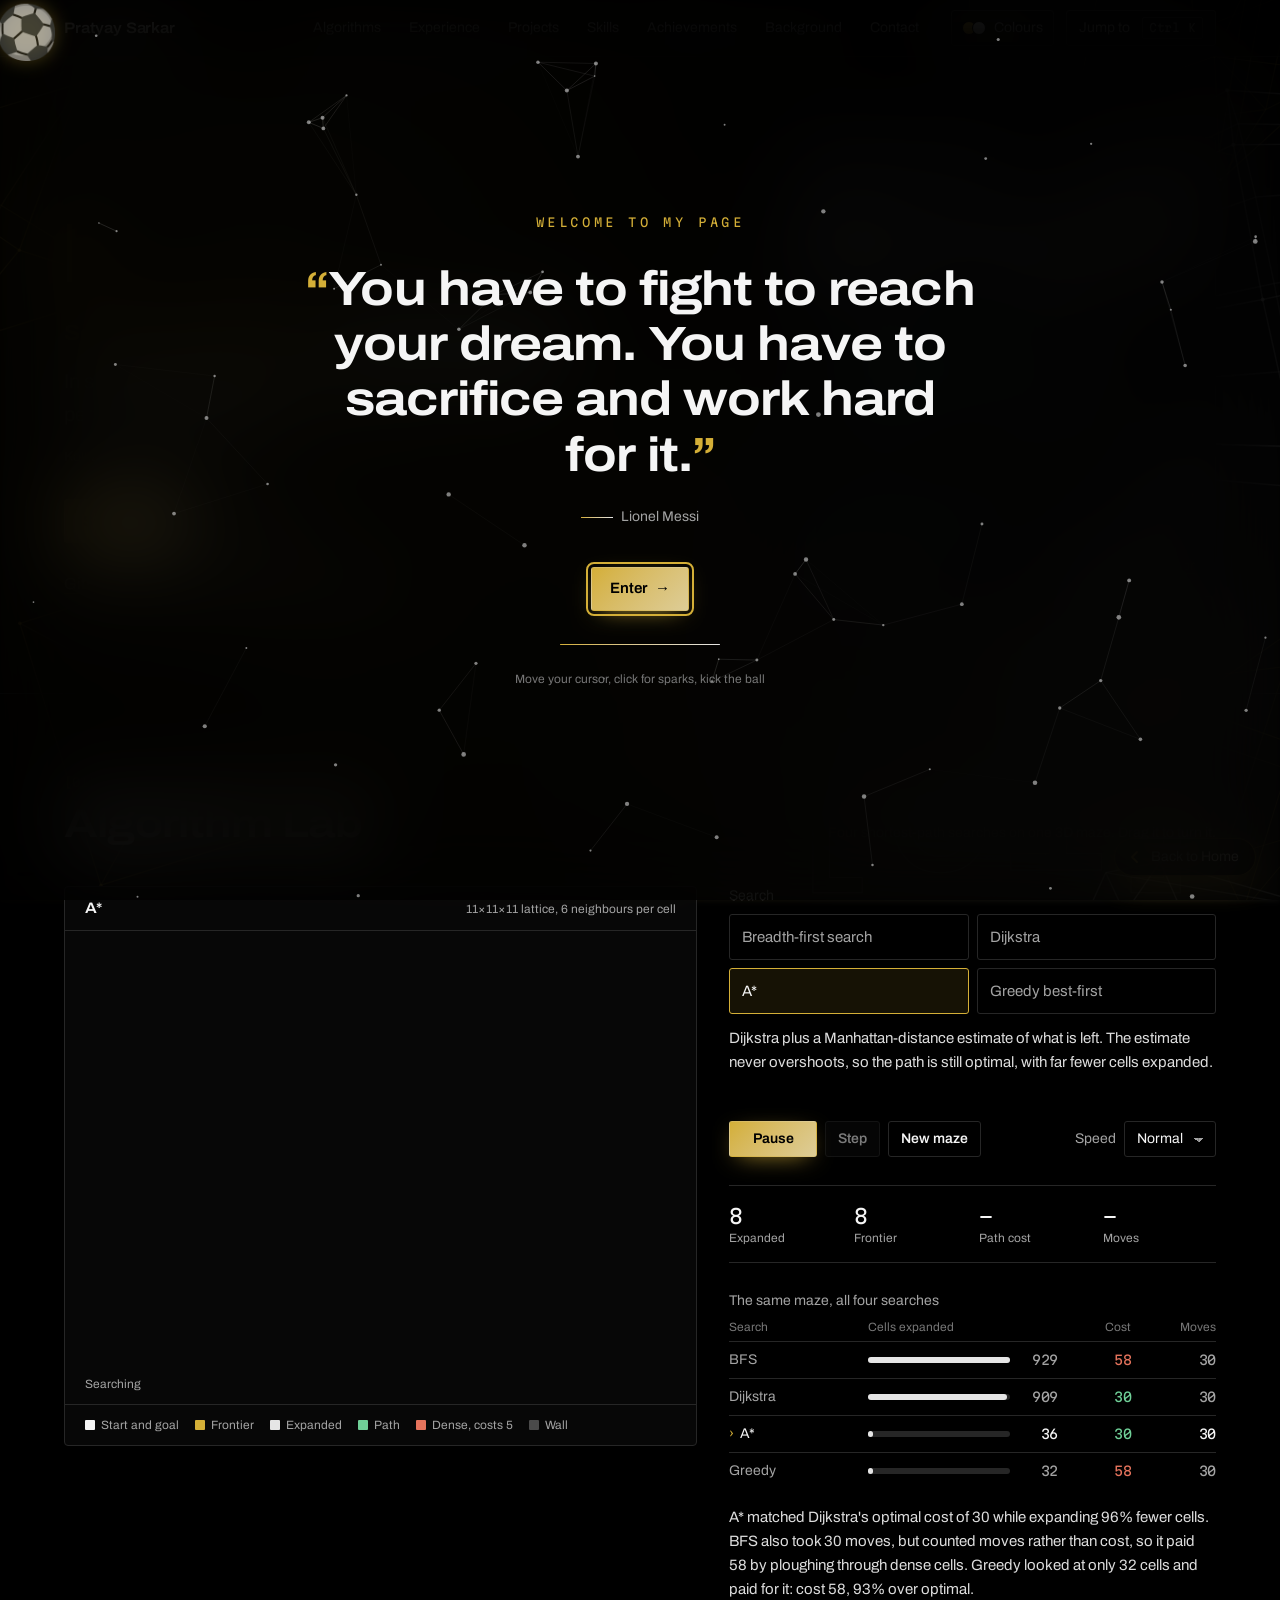
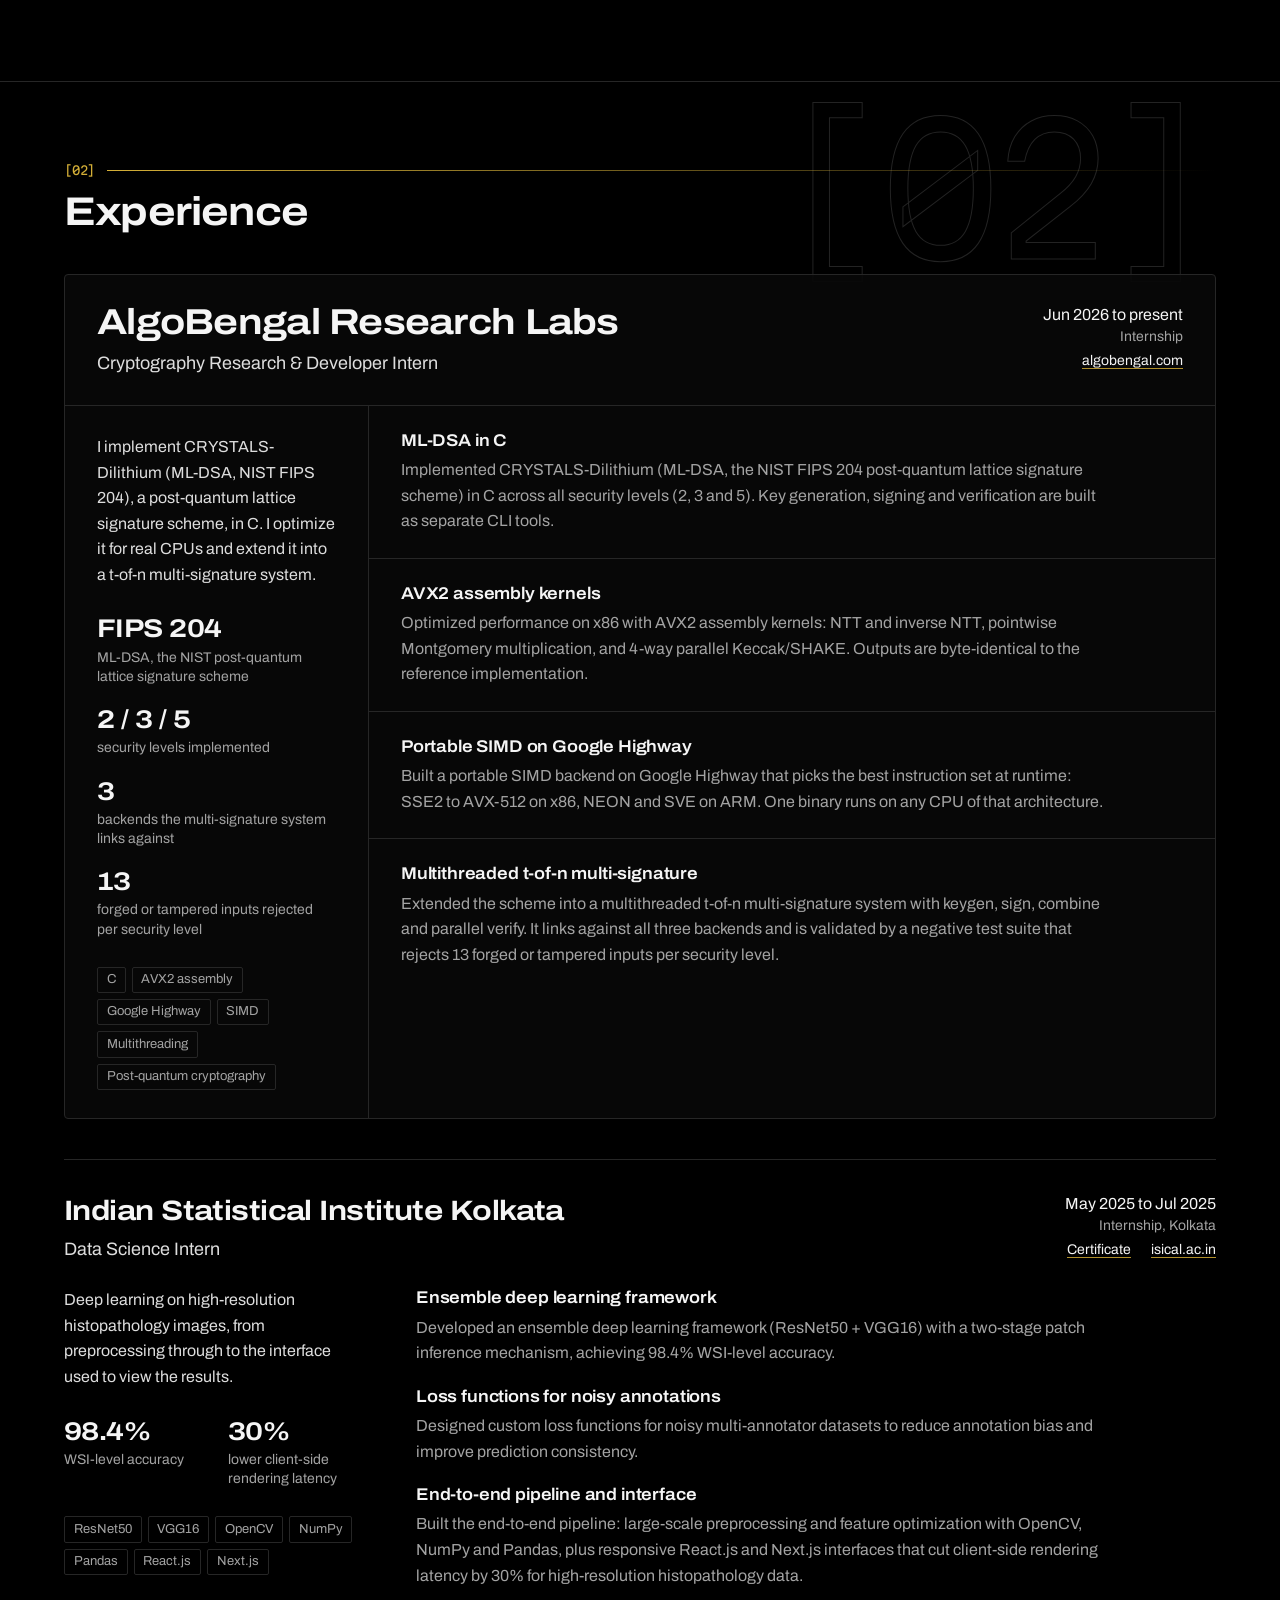
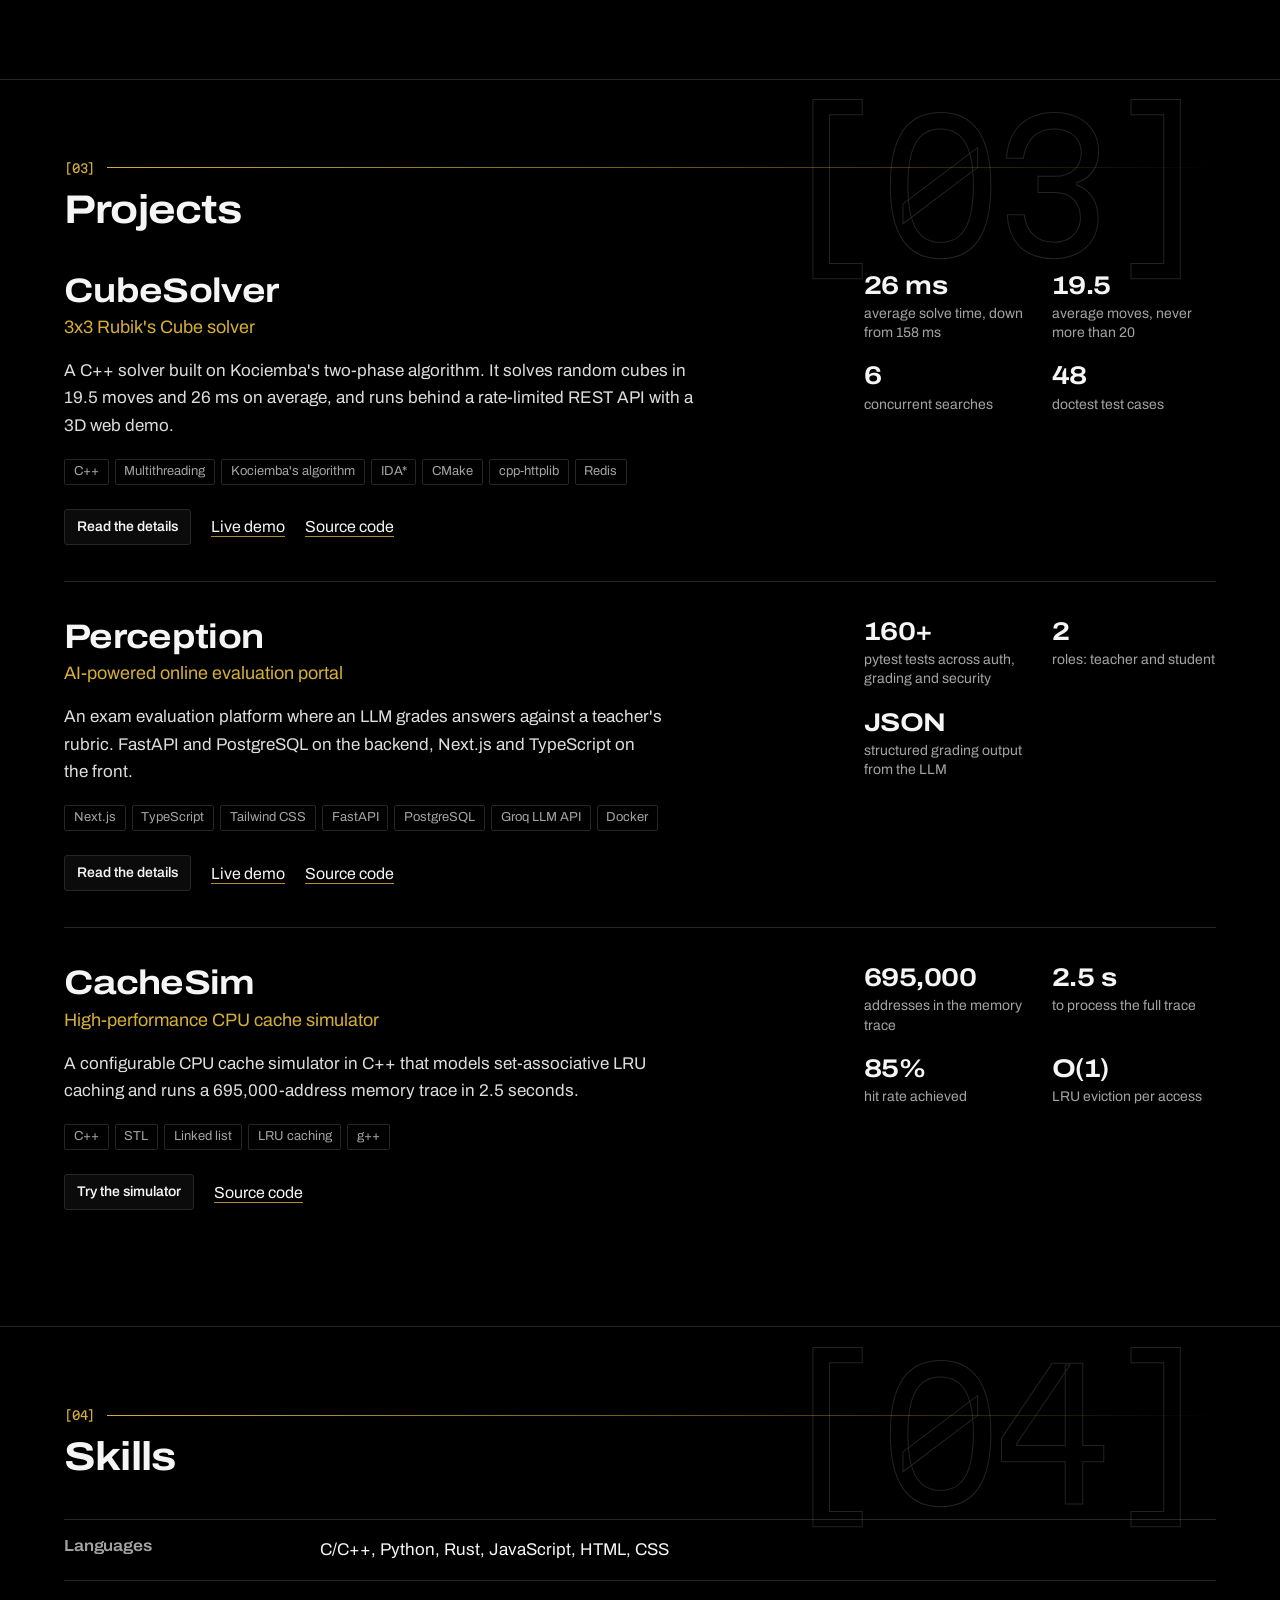
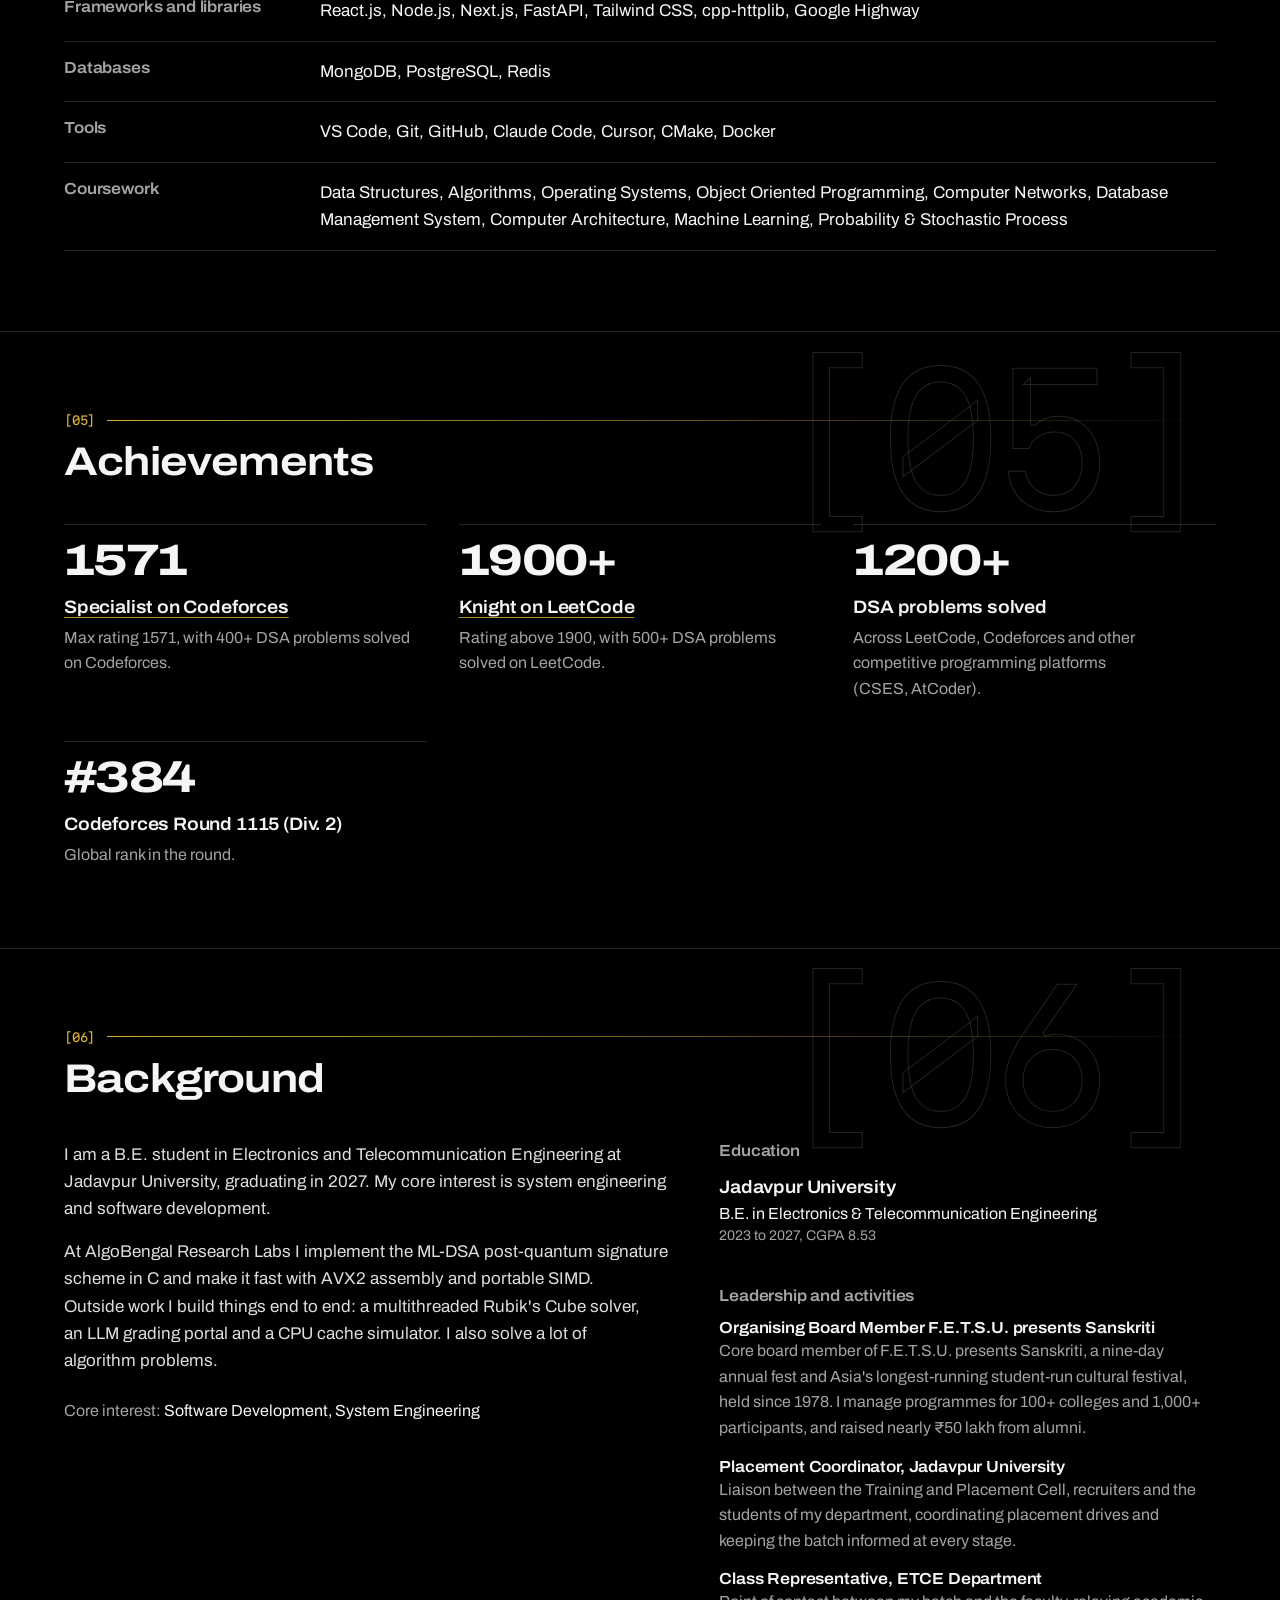
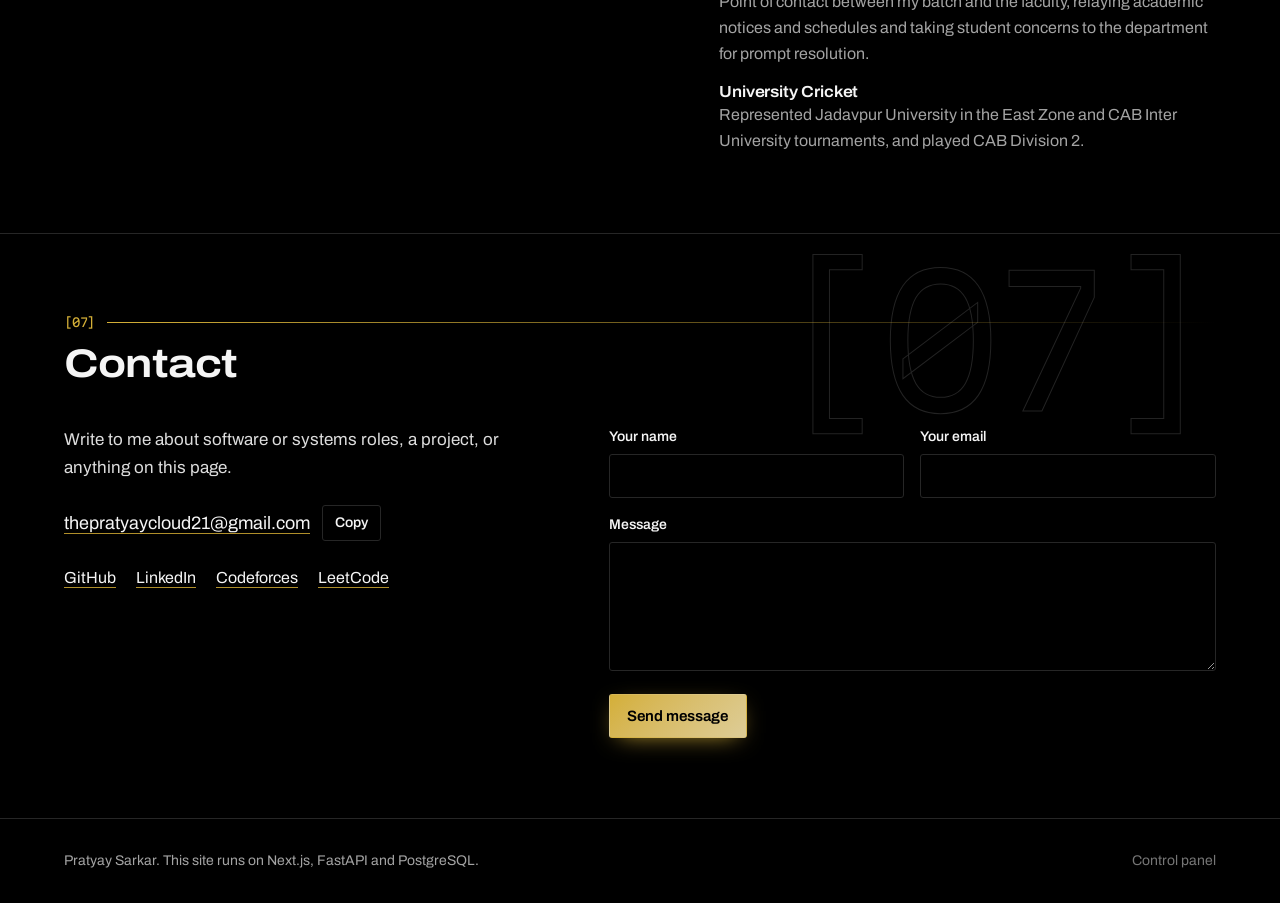
==== index.html @ fd29b5ba "Publish site pratyay89/portfolio@49cc5c5cf073fb4dff9fabd152c3288c4ad9bd84" ====
<!DOCTYPE html><html lang="en"><head><meta charSet="utf-8"/><link rel="preconnect" href="/" crossorigin=""/><meta name="viewport" content="width=device-width, initial-scale=1"/><link rel="stylesheet" href="/_next/static/chunks/2e3ciuai4gu0u.css" data-precedence="next"/><link rel="preload" as="script" fetchPriority="low" href="/_next/static/chunks/1x6obpmlu1_c2.js"/><script src="/_next/static/chunks/2r4s4h5xul1n-.js" async=""></script><script src="/_next/static/chunks/3dmm3v_fq28gc.js" async=""></script><script src="/_next/static/chunks/1ar3ax_-2xzvy.js" async=""></script><script src="/_next/static/chunks/turbopack-3-ry682tkyiqk.js" async=""></script><script src="/_next/static/chunks/0umf92h1sb77c.js" async=""></script><script src="/_next/static/chunks/3u3t7mroelhhp.js" async=""></script><script src="/_next/static/chunks/2n5qeheznvl4u.js" async=""></script><script src="/_next/static/chunks/0__pxvqcene2r.js" async=""></script><script src="/_next/static/chunks/3xz3_179nn7vv.js" async=""></script><script src="/_next/static/chunks/2ej976yix4c_3.js" async=""></script><meta name="theme-color" content="#000000"/><meta name="color-scheme" content="dark"/><title>Pratyay Sarkar, software development and system engineering</title><meta name="description" content="In software and systems engineering roles, I build high-performance backend services."/><meta property="og:title" content="Pratyay Sarkar, software development and system engineering"/><meta property="og:description" content="In software and systems engineering roles, I build high-performance backend services."/><meta property="og:type" content="website"/><meta name="twitter:card" content="summary"/><meta name="twitter:title" content="Pratyay Sarkar, software development and system engineering"/><meta name="twitter:description" content="In software and systems engineering roles, I build high-performance backend services."/><link rel="icon" href="/icon.svg?icon.09knikl4a-e0t.svg" sizes="any" type="image/svg+xml"/><script>try{var p=JSON.parse(localStorage.getItem("colour-center")||"{}"),r=document.documentElement;r.dataset.theme=p.theme||"gold";r.dataset.ambient=p.follow===false?"fixed":"section";r.dataset.bg=p.background===false?"off":"on";if(sessionStorage.getItem("welcomed"))r.dataset.welcomed="1"}catch(e){}</script><script src="/_next/static/chunks/0cz1d0mv5g_q7.js" noModule=""></script></head><body><div hidden=""><!--$--><!--/$--></div><div class="bg-3d pointer-events-none fixed inset-0 -z-10" aria-hidden="true"><canvas class="absolute inset-0 h-full w-full blur-[3px]"></canvas><canvas class="absolute inset-0 h-full w-full"></canvas></div><div role="dialog" aria-modal="true" aria-label="Welcome" class="welcome fixed inset-0 z-50 flex select-none items-center justify-center overflow-hidden bg-ink/80 px-6 backdrop-blur-2xl "><canvas class="absolute inset-0 h-full w-full" aria-hidden="true"></canvas><div class="welcome-card pointer-events-none relative max-w-[46rem] text-center"><p class="welcome-in type-data text-xs uppercase tracking-[0.3em] text-accent" style="--d:0ms">Welcome to my page</p><blockquote class="mt-8"><p class="type-heading text-[clamp(1.6rem,4.6vw,3rem)] leading-[1.15]"><span><span class="welcome-in inline-block whitespace-nowrap" style="--d:300ms"><span class="welcome-word pointer-events-auto inline-block"><span class="text-accent">“</span>You</span></span> </span><span><span class="welcome-in inline-block whitespace-nowrap" style="--d:410ms"><span class="welcome-word pointer-events-auto inline-block">have</span></span> </span><span><span class="welcome-in inline-block whitespace-nowrap" style="--d:520ms"><span class="welcome-word pointer-events-auto inline-block">to</span></span> </span><span><span class="welcome-in inline-block whitespace-nowrap" style="--d:630ms"><span class="welcome-word pointer-events-auto inline-block">fight</span></span> </span><span><span class="welcome-in inline-block whitespace-nowrap" style="--d:740ms"><span class="welcome-word pointer-events-auto inline-block">to</span></span> </span><span><span class="welcome-in inline-block whitespace-nowrap" style="--d:850ms"><span class="welcome-word pointer-events-auto inline-block">reach</span></span> </span><span><span class="welcome-in inline-block whitespace-nowrap" style="--d:960ms"><span class="welcome-word pointer-events-auto inline-block">your</span></span> </span><span><span class="welcome-in inline-block whitespace-nowrap" style="--d:1070ms"><span class="welcome-word pointer-events-auto inline-block">dream.</span></span> </span><span><span class="welcome-in inline-block whitespace-nowrap" style="--d:1180ms"><span class="welcome-word pointer-events-auto inline-block">You</span></span> </span><span><span class="welcome-in inline-block whitespace-nowrap" style="--d:1290ms"><span class="welcome-word pointer-events-auto inline-block">have</span></span> </span><span><span class="welcome-in inline-block whitespace-nowrap" style="--d:1400ms"><span class="welcome-word pointer-events-auto inline-block">to</span></span> </span><span><span class="welcome-in inline-block whitespace-nowrap" style="--d:1510ms"><span class="welcome-word pointer-events-auto inline-block">sacrifice</span></span> </span><span><span class="welcome-in inline-block whitespace-nowrap" style="--d:1620ms"><span class="welcome-word pointer-events-auto inline-block">and</span></span> </span><span><span class="welcome-in inline-block whitespace-nowrap" style="--d:1730ms"><span class="welcome-word pointer-events-auto inline-block">work</span></span> </span><span><span class="welcome-in inline-block whitespace-nowrap" style="--d:1840ms"><span class="welcome-word pointer-events-auto inline-block">hard</span></span> </span><span><span class="welcome-in inline-block whitespace-nowrap" style="--d:1950ms"><span class="welcome-word pointer-events-auto inline-block">for</span></span> </span><span><span class="welcome-in inline-block whitespace-nowrap" style="--d:2060ms"><span class="welcome-word pointer-events-auto inline-block">it.<span class="text-accent">”</span></span></span></span></p><footer class="welcome-in mt-6 text-sm text-muted" style="--d:2570ms"><span class="mr-2 inline-block h-px w-8 bg-gradient-to-r from-accent to-violet align-middle" aria-hidden="true"></span>Lionel Messi</footer></blockquote><button type="button" class="welcome-in btn btn-primary pointer-events-auto mt-10 gap-2 " style="--d:2770ms">Enter<span aria-hidden="true">→</span></button><div class="mt-6 flex h-5 flex-col items-center justify-center"><div class="h-px w-40 overflow-hidden rounded-full bg-line" aria-hidden="true"><div class="welcome-timer h-full bg-gradient-to-r from-accent to-violet" style="animation-duration:6500ms"></div></div></div><p class="welcome-in mt-4 text-xs text-faint" style="--d:2970ms"><span class="hidden pointer-fine:inline">Move your cursor, click for sparks, kick the ball</span><span class="pointer-fine:hidden">Tap for sparks, tap the ball to kick it</span></p></div></div><div class="spotlight" aria-hidden="true"></div><a href="#main" class="sr-only focus:not-sr-only focus:fixed focus:left-4 focus:top-4 focus:z-50 focus:bg-accent focus:px-3 focus:py-2 focus:text-ink">Skip to content</a><header class="sticky top-0 z-30 border-b border-line/60 bg-ink/60 backdrop-blur-xl backdrop-saturate-150"><div class="mx-auto flex h-14 max-w-[76rem] items-center gap-2 px-5 sm:gap-3 sm:px-8"><a class="type-sub shrink-0 text-[0.95rem] text-text hover:text-accent" href="/">Pratyay Sarkar</a><nav aria-label="Sections" class="relative ml-auto hidden items-center gap-1 lg:flex"><span aria-hidden="true" class="absolute top-1/2 h-8 -translate-y-1/2 rounded-full border border-ambient/40 bg-ambient/10 shadow-[0_0_24px_-6px_var(--ambient)] transition-[left,width,opacity] duration-500 ease-[cubic-bezier(0.2,0.7,0.2,1)] opacity-0" style="left:0;width:0"></span><a class="relative px-3 py-4 text-sm transition-colors duration-300 text-muted hover:text-text" href="/#algorithms">Algorithms</a><a class="relative px-3 py-4 text-sm transition-colors duration-300 text-muted hover:text-text" href="/#experience">Experience</a><a class="relative px-3 py-4 text-sm transition-colors duration-300 text-muted hover:text-text" href="/#projects">Projects</a><a class="relative px-3 py-4 text-sm transition-colors duration-300 text-muted hover:text-text" href="/#skills">Skills</a><a class="relative px-3 py-4 text-sm transition-colors duration-300 text-muted hover:text-text" href="/#achievements">Achievements</a><a class="relative px-3 py-4 text-sm transition-colors duration-300 text-muted hover:text-text" href="/#background">Background</a><a class="relative px-3 py-4 text-sm transition-colors duration-300 text-muted hover:text-text" href="/#contact">Contact</a></nav><div class="ml-auto lg:ml-2"><div class="relative"><button type="button" aria-label="Colour center" aria-expanded="false" aria-controls="colour-center" class="flex h-9 items-center gap-2 rounded-[3px] border border-line bg-panel/70 px-2.5 text-sm text-muted transition-colors hover:border-faint hover:text-text"><span class="flex -space-x-1" aria-hidden="true"><span class="h-3.5 w-3.5 rounded-full border border-ink" style="background:#d4af37"></span><span class="h-3.5 w-3.5 rounded-full border border-ink" style="background:#e5e5e5"></span></span><span class="hidden sm:inline lg:hidden xl:inline" aria-hidden="true">Colours</span></button></div></div><button type="button" aria-haspopup="dialog" class="flex h-9 items-center gap-3 rounded-[3px] border border-line bg-panel/70 px-3 text-sm text-muted transition-colors hover:border-faint hover:text-text"><span class="xl:hidden">Menu</span><span class="hidden whitespace-nowrap xl:inline">Jump to</span><kbd class="hidden whitespace-nowrap rounded-[2px] border border-line px-1.5 py-0.5 text-[0.7rem] text-faint xl:inline">Ctrl K</kbd></button></div><div aria-hidden="true" class="absolute inset-x-0 bottom-[-1px] h-[2px] origin-left bg-gradient-to-r from-ambient via-violet to-ambient shadow-[0_0_12px_var(--ambient)]" style="transform:scaleX(0)"></div></header><nav aria-label="Section index" class="fixed bottom-5 left-1/2 z-30 hidden -translate-x-1/2 items-center gap-1.5 rounded-[6px] border border-line bg-panel/90 py-1.5 pl-3 pr-2 shadow-[0_10px_40px_-12px_rgba(0,0,0,0.8)] backdrop-blur-md lg:flex"><span class="type-data text-[0.7rem] text-faint">sections[</span><button type="button" disabled="" aria-label="Previous section (K)" class="flex h-7 w-6 items-center justify-center rounded-[3px] text-muted transition-colors hover:bg-raised hover:text-text disabled:opacity-30">‹</button><div class="relative flex items-center gap-1 pb-1.5"><a href="#intro" aria-current="location" aria-label="0: Intro" title="0: Intro" class="flex h-7 items-center gap-1.5 rounded-[3px] border px-2 transition-[background-color,border-color,color] duration-300 border-accent bg-accent/15 text-text"><span class="type-data text-[0.72rem] text-accent">0</span><span class="overflow-hidden whitespace-nowrap text-xs transition-opacity duration-500 max-w-[7rem] opacity-100">Intro</span></a><a href="#algorithms" aria-label="1: Algorithms" title="1: Algorithms" class="flex h-7 items-center gap-1.5 rounded-[3px] border px-2 transition-[background-color,border-color,color] duration-300 border-line text-faint hover:border-faint hover:text-text"><span class="type-data text-[0.72rem] ">1</span><span class="overflow-hidden whitespace-nowrap text-xs transition-opacity duration-500 max-w-0 opacity-0">Algorithms</span></a><a href="#experience" aria-label="2: Experience" title="2: Experience" class="flex h-7 items-center gap-1.5 rounded-[3px] border px-2 transition-[background-color,border-color,color] duration-300 border-line text-faint hover:border-faint hover:text-text"><span class="type-data text-[0.72rem] ">2</span><span class="overflow-hidden whitespace-nowrap text-xs transition-opacity duration-500 max-w-0 opacity-0">Experience</span></a><a href="#projects" aria-label="3: Projects" title="3: Projects" class="flex h-7 items-center gap-1.5 rounded-[3px] border px-2 transition-[background-color,border-color,color] duration-300 border-line text-faint hover:border-faint hover:text-text"><span class="type-data text-[0.72rem] ">3</span><span class="overflow-hidden whitespace-nowrap text-xs transition-opacity duration-500 max-w-0 opacity-0">Projects</span></a><a href="#skills" aria-label="4: Skills" title="4: Skills" class="flex h-7 items-center gap-1.5 rounded-[3px] border px-2 transition-[background-color,border-color,color] duration-300 border-line text-faint hover:border-faint hover:text-text"><span class="type-data text-[0.72rem] ">4</span><span class="overflow-hidden whitespace-nowrap text-xs transition-opacity duration-500 max-w-0 opacity-0">Skills</span></a><a href="#achievements" aria-label="5: Achievements" title="5: Achievements" class="flex h-7 items-center gap-1.5 rounded-[3px] border px-2 transition-[background-color,border-color,color] duration-300 border-line text-faint hover:border-faint hover:text-text"><span class="type-data text-[0.72rem] ">5</span><span class="overflow-hidden whitespace-nowrap text-xs transition-opacity duration-500 max-w-0 opacity-0">Achievements</span></a><a href="#background" aria-label="6: Background" title="6: Background" class="flex h-7 items-center gap-1.5 rounded-[3px] border px-2 transition-[background-color,border-color,color] duration-300 border-line text-faint hover:border-faint hover:text-text"><span class="type-data text-[0.72rem] ">6</span><span class="overflow-hidden whitespace-nowrap text-xs transition-opacity duration-500 max-w-0 opacity-0">Background</span></a><a href="#contact" aria-label="7: Contact" title="7: Contact" class="flex h-7 items-center gap-1.5 rounded-[3px] border px-2 transition-[background-color,border-color,color] duration-300 border-line text-faint hover:border-faint hover:text-text"><span class="type-data text-[0.72rem] ">7</span><span class="overflow-hidden whitespace-nowrap text-xs transition-opacity duration-500 max-w-0 opacity-0">Contact</span></a><span aria-hidden="true" class="pointer-events-none absolute -bottom-0.5 left-0 -ml-[3px] h-1.5 w-1.5 rounded-full bg-accent"></span></div><button type="button" aria-label="Next section (J)" class="flex h-7 w-6 items-center justify-center rounded-[3px] text-muted transition-colors hover:bg-raised hover:text-text disabled:opacity-30">›</button><span class="type-data text-[0.7rem] text-faint">]</span><span class="type-data ml-2 border-l border-line pl-3 text-[0.72rem] text-muted" aria-live="polite">i = <span class="text-accent">0</span></span><span class="ml-1 hidden text-[0.65rem] text-faint xl:inline"><kbd class="rounded-[2px] border border-line px-1">J</kbd> <kbd class="rounded-[2px] border border-line px-1">K</kbd></span></nav><main id="main"><section id="intro" aria-label="Introduction" class="mx-auto max-w-[76rem] px-5 pb-16 pt-12 sm:px-8 sm:pb-24 sm:pt-20"><div class="grid grid-cols-[minmax(0,1fr)] gap-12 lg:grid-cols-[minmax(0,1.2fr)_minmax(0,0.8fr)] lg:items-end lg:gap-14"><div data-reveal="true" class="@container"><h1 class="type-display whitespace-nowrap text-white text-[clamp(1.75rem,11.4cqw,6.5rem)]" aria-label="Pratyay Sarkar"><span aria-hidden="true"><span class="typed-caret "></span><span class="invisible">Pratyay</span></span><span aria-hidden="true"> <span class="invisible">Sarkar</span></span></h1><p class="relative type-sub mt-7 text-xl sm:text-[1.375rem]"><span class="whitespace-nowrap"><span class="headline-part inline-block" style="--c:var(--color-accent);--c2:var(--color-violet)">Software Development</span></span><span class="whitespace-nowrap"><span class="px-[0.35em] text-faint">&amp;</span><span class="headline-part inline-block" style="--c:var(--color-violet);--c2:var(--color-accent)">System Engineering</span></span><span aria-hidden="true" class="absolute h-[2px] rounded-full transition-all duration-700 ease-[cubic-bezier(0.2,0.7,0.2,1)]" style="opacity:0"></span></p><p class="mt-4 min-h-[4.9em] max-w-[35rem] text-lg leading-relaxed text-text/90 sm:min-h-[3.3em] sm:text-xl">In software and systems engineering roles, I build <span class="sr-only">high-performance backend services, SIMD-optimized post-quantum cryptography, multithreaded, concurrent systems, software that runs close to the hardware</span><span aria-hidden="true" class="text-text">high-performance backend services<span class="typed-caret"></span></span>.</p><p class="mt-4 text-sm text-muted">Kolkata, West Bengal</p><div class="mt-8 flex flex-wrap items-center gap-3"><a href="#experience" class="btn btn-primary">See my work</a><a href="#contact" class="btn btn-quiet">Get in touch</a></div><div class="mt-7"><ul class="flex flex-wrap gap-x-5 gap-y-1"><li><a href="https://github.com/pratyay89" class="link" target="_blank" rel="noopener noreferrer">GitHub<span class="sr-only"> (opens in a new tab)</span></a></li><li><a href="https://linkedin.com/in/ppratyay25" class="link" target="_blank" rel="noopener noreferrer">LinkedIn<span class="sr-only"> (opens in a new tab)</span></a></li><li><a href="https://codeforces.com/profile/pratyay_01" class="link" target="_blank" rel="noopener noreferrer">Codeforces<span class="sr-only"> (opens in a new tab)</span></a></li><li><a href="https://leetcode.com/u/Pratyay_01/" class="link" target="_blank" rel="noopener noreferrer">LeetCode<span class="sr-only"> (opens in a new tab)</span></a></li></ul></div></div><div data-reveal="true"><figure class="glow rounded-[4px] border border-line bg-panel/70"><figcaption class="flex items-baseline justify-between gap-4 border-b border-line px-4 py-3 sm:px-5"><span class="type-sub text-[0.95rem]">A CPU cache, running live</span><span class="text-xs text-muted">4<!-- --> sets, <!-- -->2<!-- --> ways, <!-- -->16<!-- -->-byte blocks</span></figcaption><div class="space-y-4 px-4 py-4 sm:px-5"><div><div class="mb-1.5 flex items-baseline justify-between text-xs text-muted"><span>Address read</span><span class="type-data text-text"></span></div><div class="type-data grid overflow-hidden rounded-[2px] text-[0.72rem]" style="grid-template-columns:1fr auto auto"><span class="flex min-w-14 flex-col gap-0.5 px-2.5 py-1.5 bg-violet/15 text-violet"><span class="font-sans text-[0.68rem] opacity-80">tag</span><span class="min-h-[1.2em]"></span></span><span class="flex min-w-14 flex-col gap-0.5 px-2.5 py-1.5 bg-accent/15 text-accent"><span class="font-sans text-[0.68rem] opacity-80">set</span><span class="min-h-[1.2em]"></span></span><span class="flex min-w-14 flex-col gap-0.5 px-2.5 py-1.5 bg-line/60 text-muted"><span class="font-sans text-[0.68rem] opacity-80">offset</span><span class="min-h-[1.2em]"></span></span></div></div><table class="type-data w-full table-fixed border-separate border-spacing-y-1 text-[0.72rem]"><thead><tr class="text-left font-sans text-xs font-normal text-faint"><th scope="col" class="w-12 pb-0.5 font-normal">Set</th><th scope="col" class="pb-0.5 font-normal">Newest tag</th><th scope="col" class="pb-0.5 font-normal">Next to evict</th></tr></thead><tbody><tr><th scope="row" class="text-left font-normal text-faint">0</th><td class="pr-1 last:pr-0"><span class="block rounded-[2px] border px-2 py-1.5 transition-colors duration-300 border-line/70 text-faint">empty</span></td><td class="pr-1 last:pr-0"><span class="block rounded-[2px] border px-2 py-1.5 transition-colors duration-300 border-line/70 text-faint">empty</span></td></tr><tr><th scope="row" class="text-left font-normal text-faint">1</th><td class="pr-1 last:pr-0"><span class="block rounded-[2px] border px-2 py-1.5 transition-colors duration-300 border-line/70 text-faint">empty</span></td><td class="pr-1 last:pr-0"><span class="block rounded-[2px] border px-2 py-1.5 transition-colors duration-300 border-line/70 text-faint">empty</span></td></tr><tr><th scope="row" class="text-left font-normal text-faint">2</th><td class="pr-1 last:pr-0"><span class="block rounded-[2px] border px-2 py-1.5 transition-colors duration-300 border-line/70 text-faint">empty</span></td><td class="pr-1 last:pr-0"><span class="block rounded-[2px] border px-2 py-1.5 transition-colors duration-300 border-line/70 text-faint">empty</span></td></tr><tr><th scope="row" class="text-left font-normal text-faint">3</th><td class="pr-1 last:pr-0"><span class="block rounded-[2px] border px-2 py-1.5 transition-colors duration-300 border-line/70 text-faint">empty</span></td><td class="pr-1 last:pr-0"><span class="block rounded-[2px] border px-2 py-1.5 transition-colors duration-300 border-line/70 text-faint">empty</span></td></tr></tbody></table><div class="flex items-end justify-between gap-4"><p class="text-sm text-muted">Waiting for the first read</p><p class="shrink-0 text-right text-xs text-muted"><span class="type-data block text-xl text-text">0<!-- -->%</span>hit rate over <!-- -->0<!-- --> reads</p></div></div><div class="flex flex-wrap items-center gap-2 border-t border-line px-4 py-3 sm:px-5"><button type="button" class="btn btn-small">Run</button><button type="button" class="btn btn-small btn-quiet">Step once</button><a class="link ml-auto text-sm" href="/projects/cachesim/#simulator">Open the full simulator</a></div></figure></div></div></section><section id="algorithms" aria-labelledby="algorithms-heading" class="border-t border-line"><div class="mx-auto max-w-[76rem] px-5 py-16 sm:px-8 sm:py-20"><div data-reveal="true" class="section-heading relative isolate mb-8 sm:mb-10"><span class="section-ghost" aria-hidden="true"></span><p class="mb-3 flex items-center gap-3 text-ambient" aria-hidden="true"><span class="section-index type-data text-xs"></span><span class="section-rule h-px flex-1"></span></p><div class="flex flex-wrap items-baseline justify-between gap-x-6 gap-y-1"><h2 id="algorithms-heading" class="type-heading text-[2rem] sm:text-[2.5rem]">Algorithm Lab</h2><p class="text-sm text-muted">Four shortest-path searches on one 3D maze. Drag it to turn it.</p></div></div><div data-reveal="true"><div class="grid gap-6 lg:grid-cols-[minmax(0,1.3fr)_minmax(0,1fr)] lg:gap-8"><figure class="glow self-start overflow-hidden rounded-[4px] border border-line bg-panel/70"><figcaption class="flex flex-wrap items-baseline justify-between gap-x-4 gap-y-1 border-b border-line px-4 py-3 sm:px-5"><span class="type-sub text-[0.95rem]">A*</span><span class="text-xs text-muted">11<!-- -->×<!-- -->11<!-- -->×<!-- -->11<!-- --> lattice, 6 neighbours per cell</span></figcaption><div class="relative aspect-square sm:aspect-[4/3]"><canvas tabindex="0" role="img" aria-label="A rotating 11 by 11 by 11 maze. A*: Ready. Start in the near corner, goal in the far one." class="absolute inset-0 h-full w-full cursor-grab touch-pan-y active:cursor-grabbing"></canvas><p class="pointer-events-none absolute bottom-3 left-4 right-4 text-xs text-muted sm:left-5" aria-live="polite">Ready. Start in the near corner, goal in the far one.</p></div><ul class="flex flex-wrap gap-x-4 gap-y-1.5 border-t border-line px-4 py-3 text-xs text-muted sm:px-5"><li class="flex items-center gap-1.5"><span class="h-2.5 w-2.5 rounded-[1px]" style="background:var(--color-text)" aria-hidden="true"></span>Start and goal</li><li class="flex items-center gap-1.5"><span class="h-2.5 w-2.5 rounded-[1px]" style="background:var(--color-accent)" aria-hidden="true"></span>Frontier</li><li class="flex items-center gap-1.5"><span class="h-2.5 w-2.5 rounded-[1px]" style="background:var(--color-violet)" aria-hidden="true"></span>Expanded</li><li class="flex items-center gap-1.5"><span class="h-2.5 w-2.5 rounded-[1px]" style="background:var(--color-success)" aria-hidden="true"></span>Path</li><li class="flex items-center gap-1.5"><span class="h-2.5 w-2.5 rounded-[1px]" style="background:var(--color-danger)" aria-hidden="true"></span>Dense, costs 5</li><li class="flex items-center gap-1.5"><span class="h-2.5 w-2.5 rounded-[1px]" style="background:color-mix(in srgb, var(--color-line) 55%, var(--color-faint))" aria-hidden="true"></span>Wall</li></ul></figure><div class="space-y-7"><div><p class="mb-2 text-sm text-muted" id="algo-label">Search</p><div class="grid grid-cols-2 gap-2" role="radiogroup" aria-labelledby="algo-label"><button type="button" role="radio" aria-checked="false" class="rounded-[3px] border px-3 py-2.5 text-left text-[0.9375rem] transition-colors border-line text-muted hover:border-faint hover:text-text">Breadth-first search</button><button type="button" role="radio" aria-checked="false" class="rounded-[3px] border px-3 py-2.5 text-left text-[0.9375rem] transition-colors border-line text-muted hover:border-faint hover:text-text">Dijkstra</button><button type="button" role="radio" aria-checked="true" class="rounded-[3px] border px-3 py-2.5 text-left text-[0.9375rem] transition-colors border-accent bg-accent/10 text-text">A*</button><button type="button" role="radio" aria-checked="false" class="rounded-[3px] border px-3 py-2.5 text-left text-[0.9375rem] transition-colors border-line text-muted hover:border-faint hover:text-text">Greedy best-first</button></div><p class="mt-3 min-h-[4.5em] text-[0.9375rem] text-text/90">Dijkstra plus a Manhattan-distance estimate of what is left. The estimate never overshoots, so the path is still optimal, with far fewer cells expanded.</p></div><div class="flex flex-wrap items-center gap-2"><button type="button" class="btn btn-primary btn-small min-w-[5.5rem]">Run</button><button type="button" class="btn btn-small">Step</button><button type="button" class="btn btn-small btn-quiet">New maze</button><label class="ml-auto flex items-center gap-2 text-sm text-muted">Speed<select class="input min-h-9 w-auto py-1 text-sm"><option value="0">Slow</option><option value="1" selected="">Normal</option><option value="2">Fast</option><option value="3">Instant</option></select></label></div><dl class="grid grid-cols-4 gap-3 border-y border-line py-4"><div class="flex flex-col"><dt class="text-xs text-muted">Expanded</dt><dd class="type-data order-first text-xl text-text">0</dd></div><div class="flex flex-col"><dt class="text-xs text-muted">Frontier</dt><dd class="type-data order-first text-xl text-text">1</dd></div><div class="flex flex-col"><dt class="text-xs text-muted">Path cost</dt><dd class="type-data order-first text-xl text-text">–</dd></div><div class="flex flex-col"><dt class="text-xs text-muted">Moves</dt><dd class="type-data order-first text-xl text-text">–</dd></div></dl><div><p class="mb-2 text-sm text-muted">The same maze, all four searches</p><table class="w-full text-sm"><thead><tr class="text-left text-xs text-faint"><th scope="col" class="pb-1.5 font-normal">Search</th><th scope="col" class="pb-1.5 font-normal">Cells expanded</th><th scope="col" class="pb-1.5 text-right font-normal">Cost</th><th scope="col" class="pb-1.5 text-right font-normal">Moves</th></tr></thead><tbody><tr class="cursor-pointer border-t border-line text-muted hover:text-text"><th scope="row" class="py-2 pr-3 text-left font-normal">BFS</th><td class="py-2 pr-3"><span class="flex items-center gap-2"><span class="h-1.5 flex-1 rounded-full bg-line"><span class="block h-full rounded-full bg-violet" style="width:100%"></span></span><span class="type-data w-10 text-right">929</span></span></td><td class="type-data py-2 text-right text-danger">58</td><td class="type-data py-2 text-right">30</td></tr><tr class="cursor-pointer border-t border-line text-muted hover:text-text"><th scope="row" class="py-2 pr-3 text-left font-normal">Dijkstra</th><td class="py-2 pr-3"><span class="flex items-center gap-2"><span class="h-1.5 flex-1 rounded-full bg-line"><span class="block h-full rounded-full bg-violet" style="width:97.84714747039828%"></span></span><span class="type-data w-10 text-right">909</span></span></td><td class="type-data py-2 text-right text-success">30</td><td class="type-data py-2 text-right">30</td></tr><tr class="cursor-pointer border-t border-line text-text"><th scope="row" class="py-2 pr-3 text-left font-normal"><span class="mr-1.5 text-accent">›</span>A*</th><td class="py-2 pr-3"><span class="flex items-center gap-2"><span class="h-1.5 flex-1 rounded-full bg-line"><span class="block h-full rounded-full bg-violet" style="width:3.8751345532831003%"></span></span><span class="type-data w-10 text-right">36</span></span></td><td class="type-data py-2 text-right text-success">30</td><td class="type-data py-2 text-right">30</td></tr><tr class="cursor-pointer border-t border-line text-muted hover:text-text"><th scope="row" class="py-2 pr-3 text-left font-normal">Greedy</th><td class="py-2 pr-3"><span class="flex items-center gap-2"><span class="h-1.5 flex-1 rounded-full bg-line"><span class="block h-full rounded-full bg-violet" style="width:3.4445640473627552%"></span></span><span class="type-data w-10 text-right">32</span></span></td><td class="type-data py-2 text-right text-danger">58</td><td class="type-data py-2 text-right">30</td></tr></tbody></table><p class="mt-4 text-[0.9375rem] text-text/90">A* matched Dijkstra&#x27;s optimal cost of 30 while expanding 96% fewer cells. BFS also took 30 moves, but counted moves rather than cost, so it paid 58 by ploughing through dense cells. Greedy looked at only 32 cells and paid for it: cost 58, 93% over optimal.</p></div></div></div></div></div></section><section id="experience" aria-labelledby="experience-heading" class="border-t border-line"><div class="mx-auto max-w-[76rem] px-5 py-16 sm:px-8 sm:py-20"><div data-reveal="true" class="section-heading relative isolate mb-8 sm:mb-10"><span class="section-ghost" aria-hidden="true"></span><p class="mb-3 flex items-center gap-3 text-ambient" aria-hidden="true"><span class="section-index type-data text-xs"></span><span class="section-rule h-px flex-1"></span></p><div class="flex flex-wrap items-baseline justify-between gap-x-6 gap-y-1"><h2 id="experience-heading" class="type-heading text-[2rem] sm:text-[2.5rem]">Experience</h2></div></div><div class="space-y-10"><article data-reveal="true" class="glow overflow-hidden rounded-[4px] border border-line bg-panel/70"><header class="flex flex-wrap items-start justify-between gap-x-8 gap-y-3 border-b border-line px-5 py-6 sm:px-8 sm:py-7"><div><h3 class="type-heading text-[1.75rem] sm:text-[2.25rem]">AlgoBengal Research Labs</h3><p class="mt-1.5 text-lg text-text/90">Cryptography Research &amp; Developer Intern</p></div><div class="text-sm text-muted sm:text-right"><p class="text-base text-text">Jun 2026 to present</p><p>Internship</p><div class="mt-1 sm:flex sm:justify-end"><ul class="flex flex-wrap gap-x-5 gap-y-1"><li><a href="https://algobengal.com/" class="link" target="_blank" rel="noopener noreferrer">algobengal.com<span class="sr-only"> (opens in a new tab)</span></a></li></ul></div></div></header><div class="grid lg:grid-cols-[minmax(0,19rem)_minmax(0,1fr)] "><div class="space-y-7 border-b border-line px-5 py-6 sm:px-8 sm:py-7 lg:border-b-0 lg:border-r"><p class="text-text/90">I implement CRYSTALS-Dilithium (ML-DSA, NIST FIPS 204), a post-quantum lattice signature scheme, in C. I optimize it for real CPUs and extend it into a t-of-n multi-signature system.</p><dl class="grid gap-x-6 gap-y-5 grid-cols-1"><div class="flex flex-col"><dt class="mt-1 text-sm leading-snug text-muted">ML-DSA, the NIST post-quantum lattice signature scheme</dt><dd class="type-heading order-first text-[1.6rem] text-text">FIPS 204</dd></div><div class="flex flex-col"><dt class="mt-1 text-sm leading-snug text-muted">security levels implemented</dt><dd class="type-heading order-first text-[1.6rem] text-text">2 / 3 / 5</dd></div><div class="flex flex-col"><dt class="mt-1 text-sm leading-snug text-muted">backends the multi-signature system links against</dt><dd class="type-heading order-first text-[1.6rem] text-text">3</dd></div><div class="flex flex-col"><dt class="mt-1 text-sm leading-snug text-muted">forged or tampered inputs rejected per security level</dt><dd class="type-heading order-first text-[1.6rem] text-text">13</dd></div></dl><ul class="flex flex-wrap gap-1.5" aria-label="Technologies used"><li class="tag">C</li><li class="tag">AVX2 assembly</li><li class="tag">Google Highway</li><li class="tag">SIMD</li><li class="tag">Multithreading</li><li class="tag">Post-quantum cryptography</li></ul></div><ol class="divide-y divide-line"><li class="px-5 py-5 transition-colors hover:bg-raised/50 sm:px-8 sm:py-6"><h4 class="type-sub text-[1.0625rem] text-text">ML-DSA in C</h4><p class="max-w-[44rem] text-muted mt-1.5">Implemented CRYSTALS-Dilithium (ML-DSA, the NIST FIPS 204 post-quantum lattice signature scheme) in C across all security levels (2, 3 and 5). Key generation, signing and verification are built as separate CLI tools.</p></li><li class="px-5 py-5 transition-colors hover:bg-raised/50 sm:px-8 sm:py-6"><h4 class="type-sub text-[1.0625rem] text-text">AVX2 assembly kernels</h4><p class="max-w-[44rem] text-muted mt-1.5">Optimized performance on x86 with AVX2 assembly kernels: NTT and inverse NTT, pointwise Montgomery multiplication, and 4-way parallel Keccak/SHAKE. Outputs are byte-identical to the reference implementation.</p></li><li class="px-5 py-5 transition-colors hover:bg-raised/50 sm:px-8 sm:py-6"><h4 class="type-sub text-[1.0625rem] text-text">Portable SIMD on Google Highway</h4><p class="max-w-[44rem] text-muted mt-1.5">Built a portable SIMD backend on Google Highway that picks the best instruction set at runtime: SSE2 to AVX-512 on x86, NEON and SVE on ARM. One binary runs on any CPU of that architecture.</p></li><li class="px-5 py-5 transition-colors hover:bg-raised/50 sm:px-8 sm:py-6"><h4 class="type-sub text-[1.0625rem] text-text">Multithreaded t-of-n multi-signature</h4><p class="max-w-[44rem] text-muted mt-1.5">Extended the scheme into a multithreaded t-of-n multi-signature system with keygen, sign, combine and parallel verify. It links against all three backends and is validated by a negative test suite that rejects 13 forged or tampered inputs per security level.</p></li></ol></div></article><article data-reveal="true" class="border-t border-line pt-8"><header class="flex flex-wrap items-start justify-between gap-x-8 gap-y-3 pb-6"><div><h3 class="type-heading text-2xl sm:text-[1.75rem]">Indian Statistical Institute Kolkata</h3><p class="mt-1.5 text-lg text-text/90">Data Science Intern</p></div><div class="text-sm text-muted sm:text-right"><p class="text-base text-text">May 2025 to Jul 2025</p><p>Internship, Kolkata</p><div class="mt-1 sm:flex sm:justify-end"><ul class="flex flex-wrap gap-x-5 gap-y-1"><li><a href="https://drive.google.com/drive/folders/1E1cssxxr69LYiU7JnZA5kBuawKo_gPXF" class="link" target="_blank" rel="noopener noreferrer">Certificate<span class="sr-only"> (opens in a new tab)</span></a></li><li><a href="https://www.isical.ac.in/" class="link" target="_blank" rel="noopener noreferrer">isical.ac.in<span class="sr-only"> (opens in a new tab)</span></a></li></ul></div></div></header><div class="grid lg:grid-cols-[minmax(0,19rem)_minmax(0,1fr)] gap-x-12"><div class="space-y-7 pb-6"><p class="text-text/90">Deep learning on high-resolution histopathology images, from preprocessing through to the interface used to view the results.</p><dl class="grid gap-x-6 gap-y-5 grid-cols-2"><div class="flex flex-col"><dt class="mt-1 text-sm leading-snug text-muted">WSI-level accuracy</dt><dd class="type-heading order-first text-[1.6rem] text-text">98.4%</dd></div><div class="flex flex-col"><dt class="mt-1 text-sm leading-snug text-muted">lower client-side rendering latency</dt><dd class="type-heading order-first text-[1.6rem] text-text">30%</dd></div></dl><ul class="flex flex-wrap gap-1.5" aria-label="Technologies used"><li class="tag">ResNet50</li><li class="tag">VGG16</li><li class="tag">OpenCV</li><li class="tag">NumPy</li><li class="tag">Pandas</li><li class="tag">React.js</li><li class="tag">Next.js</li></ul></div><ol class="space-y-5"><li class=""><h4 class="type-sub text-[1.0625rem] text-text">Ensemble deep learning framework</h4><p class="max-w-[44rem] text-muted mt-1.5">Developed an ensemble deep learning framework (ResNet50 + VGG16) with a two-stage patch inference mechanism, achieving 98.4% WSI-level accuracy.</p></li><li class=""><h4 class="type-sub text-[1.0625rem] text-text">Loss functions for noisy annotations</h4><p class="max-w-[44rem] text-muted mt-1.5">Designed custom loss functions for noisy multi-annotator datasets to reduce annotation bias and improve prediction consistency.</p></li><li class=""><h4 class="type-sub text-[1.0625rem] text-text">End-to-end pipeline and interface</h4><p class="max-w-[44rem] text-muted mt-1.5">Built the end-to-end pipeline: large-scale preprocessing and feature optimization with OpenCV, NumPy and Pandas, plus responsive React.js and Next.js interfaces that cut client-side rendering latency by 30% for high-resolution histopathology data.</p></li></ol></div></article></div></div></section><section id="projects" aria-labelledby="projects-heading" class="border-t border-line"><div class="mx-auto max-w-[76rem] px-5 py-16 sm:px-8 sm:py-20"><div data-reveal="true" class="section-heading relative isolate mb-8 sm:mb-10"><span class="section-ghost" aria-hidden="true"></span><p class="mb-3 flex items-center gap-3 text-ambient" aria-hidden="true"><span class="section-index type-data text-xs"></span><span class="section-rule h-px flex-1"></span></p><div class="flex flex-wrap items-baseline justify-between gap-x-6 gap-y-1"><h2 id="projects-heading" class="type-heading text-[2rem] sm:text-[2.5rem]">Projects</h2></div></div><div><article data-reveal="true" class="grid gap-x-12 gap-y-7 border-t border-line py-9 first:border-t-0 first:pt-0 lg:grid-cols-[minmax(0,1fr)_minmax(0,22rem)]"><div><h3 class="type-heading text-[1.75rem] sm:text-[2.125rem]"><a class="hover:text-accent" href="/projects/cubesolver/">CubeSolver</a></h3><p class="mt-1 text-lg text-accent">3x3 Rubik&#x27;s Cube solver</p><p class="mt-4 max-w-[40rem] text-[1.0625rem] text-text/90">A C++ solver built on Kociemba&#x27;s two-phase algorithm. It solves random cubes in 19.5 moves and 26 ms on average, and runs behind a rate-limited REST API with a 3D web demo.</p><div class="mt-5"><ul class="flex flex-wrap gap-1.5" aria-label="Technologies used"><li class="tag">C++</li><li class="tag">Multithreading</li><li class="tag">Kociemba&#x27;s algorithm</li><li class="tag">IDA*</li><li class="tag">CMake</li><li class="tag">cpp-httplib</li><li class="tag">Redis</li></ul></div><ul class="mt-6 flex flex-wrap items-center gap-x-5 gap-y-2"><li><a class="btn btn-small" href="/projects/cubesolver/">Read the details</a></li><li><a href="https://cubesolver-ty5i.onrender.com" class="link" target="_blank" rel="noopener noreferrer">Live demo<span class="sr-only"> (opens in a new tab)</span></a></li><li><a href="https://github.com/pratyay89/cubesolver" class="link" target="_blank" rel="noopener noreferrer">Source code<span class="sr-only"> (opens in a new tab)</span></a></li></ul></div><div class="space-y-6"><dl class="grid gap-x-6 gap-y-5 grid-cols-2"><div class="flex flex-col"><dt class="mt-1 text-sm leading-snug text-muted">average solve time, down from 158 ms</dt><dd class="type-heading order-first text-[1.6rem] text-text">26 ms</dd></div><div class="flex flex-col"><dt class="mt-1 text-sm leading-snug text-muted">average moves, never more than 20</dt><dd class="type-heading order-first text-[1.6rem] text-text">19.5</dd></div><div class="flex flex-col"><dt class="mt-1 text-sm leading-snug text-muted">concurrent searches</dt><dd class="type-heading order-first text-[1.6rem] text-text">6</dd></div><div class="flex flex-col"><dt class="mt-1 text-sm leading-snug text-muted">doctest test cases</dt><dd class="type-heading order-first text-[1.6rem] text-text">48</dd></div></dl></div></article><article data-reveal="true" class="grid gap-x-12 gap-y-7 border-t border-line py-9 first:border-t-0 first:pt-0 lg:grid-cols-[minmax(0,1fr)_minmax(0,22rem)]"><div><h3 class="type-heading text-[1.75rem] sm:text-[2.125rem]"><a class="hover:text-accent" href="/projects/perception/">Perception</a></h3><p class="mt-1 text-lg text-accent">AI-powered online evaluation portal</p><p class="mt-4 max-w-[40rem] text-[1.0625rem] text-text/90">An exam evaluation platform where an LLM grades answers against a teacher&#x27;s rubric. FastAPI and PostgreSQL on the backend, Next.js and TypeScript on the front.</p><div class="mt-5"><ul class="flex flex-wrap gap-1.5" aria-label="Technologies used"><li class="tag">Next.js</li><li class="tag">TypeScript</li><li class="tag">Tailwind CSS</li><li class="tag">FastAPI</li><li class="tag">PostgreSQL</li><li class="tag">Groq LLM API</li><li class="tag">Docker</li></ul></div><ul class="mt-6 flex flex-wrap items-center gap-x-5 gap-y-2"><li><a class="btn btn-small" href="/projects/perception/">Read the details</a></li><li><a href="https://perception-sigma-lemon.vercel.app" class="link" target="_blank" rel="noopener noreferrer">Live demo<span class="sr-only"> (opens in a new tab)</span></a></li><li><a href="https://github.com/pratyay89/Perception" class="link" target="_blank" rel="noopener noreferrer">Source code<span class="sr-only"> (opens in a new tab)</span></a></li></ul></div><div class="space-y-6"><dl class="grid gap-x-6 gap-y-5 grid-cols-2"><div class="flex flex-col"><dt class="mt-1 text-sm leading-snug text-muted">pytest tests across auth, grading and security</dt><dd class="type-heading order-first text-[1.6rem] text-text">160+</dd></div><div class="flex flex-col"><dt class="mt-1 text-sm leading-snug text-muted">roles: teacher and student</dt><dd class="type-heading order-first text-[1.6rem] text-text">2</dd></div><div class="flex flex-col"><dt class="mt-1 text-sm leading-snug text-muted">structured grading output from the LLM</dt><dd class="type-heading order-first text-[1.6rem] text-text">JSON</dd></div></dl></div></article><article data-reveal="true" class="grid gap-x-12 gap-y-7 border-t border-line py-9 first:border-t-0 first:pt-0 lg:grid-cols-[minmax(0,1fr)_minmax(0,22rem)]"><div><h3 class="type-heading text-[1.75rem] sm:text-[2.125rem]"><a class="hover:text-accent" href="/projects/cachesim/">CacheSim</a></h3><p class="mt-1 text-lg text-accent">High-performance CPU cache simulator</p><p class="mt-4 max-w-[40rem] text-[1.0625rem] text-text/90">A configurable CPU cache simulator in C++ that models set-associative LRU caching and runs a 695,000-address memory trace in 2.5 seconds.</p><div class="mt-5"><ul class="flex flex-wrap gap-1.5" aria-label="Technologies used"><li class="tag">C++</li><li class="tag">STL</li><li class="tag">Linked list</li><li class="tag">LRU caching</li><li class="tag">g++</li></ul></div><ul class="mt-6 flex flex-wrap items-center gap-x-5 gap-y-2"><li><a class="btn btn-small" href="/projects/cachesim/#simulator">Try the simulator</a></li><li><a href="https://github.com/pratyay89/LRU_Cache_Simulator" class="link" target="_blank" rel="noopener noreferrer">Source code<span class="sr-only"> (opens in a new tab)</span></a></li></ul></div><div class="space-y-6"><dl class="grid gap-x-6 gap-y-5 grid-cols-2"><div class="flex flex-col"><dt class="mt-1 text-sm leading-snug text-muted">addresses in the memory trace</dt><dd class="type-heading order-first text-[1.6rem] text-text">695,000</dd></div><div class="flex flex-col"><dt class="mt-1 text-sm leading-snug text-muted">to process the full trace</dt><dd class="type-heading order-first text-[1.6rem] text-text">2.5 s</dd></div><div class="flex flex-col"><dt class="mt-1 text-sm leading-snug text-muted">hit rate achieved</dt><dd class="type-heading order-first text-[1.6rem] text-text">85%</dd></div><div class="flex flex-col"><dt class="mt-1 text-sm leading-snug text-muted">LRU eviction per access</dt><dd class="type-heading order-first text-[1.6rem] text-text">O(1)</dd></div></dl></div></article></div></div></section><section id="skills" aria-labelledby="skills-heading" class="border-t border-line"><div class="mx-auto max-w-[76rem] px-5 py-16 sm:px-8 sm:py-20"><div data-reveal="true" class="section-heading relative isolate mb-8 sm:mb-10"><span class="section-ghost" aria-hidden="true"></span><p class="mb-3 flex items-center gap-3 text-ambient" aria-hidden="true"><span class="section-index type-data text-xs"></span><span class="section-rule h-px flex-1"></span></p><div class="flex flex-wrap items-baseline justify-between gap-x-6 gap-y-1"><h2 id="skills-heading" class="type-heading text-[2rem] sm:text-[2.5rem]">Skills</h2></div></div><dl class="divide-y divide-line border-y border-line"><div data-reveal="true" class="grid gap-x-8 gap-y-1 py-4 sm:grid-cols-[14rem_1fr]"><dt class="type-sub text-muted">Languages</dt><dd class="text-[1.0625rem] leading-relaxed">C/C++, Python, Rust, JavaScript, HTML, CSS</dd></div><div data-reveal="true" class="grid gap-x-8 gap-y-1 py-4 sm:grid-cols-[14rem_1fr]"><dt class="type-sub text-muted">Frameworks and libraries</dt><dd class="text-[1.0625rem] leading-relaxed">React.js, Node.js, Next.js, FastAPI, Tailwind CSS, cpp-httplib, Google Highway</dd></div><div data-reveal="true" class="grid gap-x-8 gap-y-1 py-4 sm:grid-cols-[14rem_1fr]"><dt class="type-sub text-muted">Databases</dt><dd class="text-[1.0625rem] leading-relaxed">MongoDB, PostgreSQL, Redis</dd></div><div data-reveal="true" class="grid gap-x-8 gap-y-1 py-4 sm:grid-cols-[14rem_1fr]"><dt class="type-sub text-muted">Tools</dt><dd class="text-[1.0625rem] leading-relaxed">VS Code, Git, GitHub, Claude Code, Cursor, CMake, Docker</dd></div><div data-reveal="true" class="grid gap-x-8 gap-y-1 py-4 sm:grid-cols-[14rem_1fr]"><dt class="type-sub text-muted">Coursework</dt><dd class="text-[1.0625rem] leading-relaxed">Data Structures, Algorithms, Operating Systems, Object Oriented Programming, Computer Networks, Database Management System, Computer Architecture, Machine Learning, Probability &amp; Stochastic Process</dd></div></dl></div></section><section id="achievements" aria-labelledby="achievements-heading" class="border-t border-line"><div class="mx-auto max-w-[76rem] px-5 py-16 sm:px-8 sm:py-20"><div data-reveal="true" class="section-heading relative isolate mb-8 sm:mb-10"><span class="section-ghost" aria-hidden="true"></span><p class="mb-3 flex items-center gap-3 text-ambient" aria-hidden="true"><span class="section-index type-data text-xs"></span><span class="section-rule h-px flex-1"></span></p><div class="flex flex-wrap items-baseline justify-between gap-x-6 gap-y-1"><h2 id="achievements-heading" class="type-heading text-[2rem] sm:text-[2.5rem]">Achievements</h2></div></div><ul class="grid gap-x-8 gap-y-10 sm:grid-cols-2 lg:grid-cols-3"><li data-reveal="true" class="border-t border-line pt-4"><p class="type-display text-[2.75rem] text-text">1571</p><h3 class="type-sub mt-3 text-lg"><a href="https://codeforces.com/profile/pratyay_01" class="link" target="_blank" rel="noopener noreferrer">Specialist on Codeforces<span class="sr-only"> (opens in a new tab)</span></a></h3><p class="mt-1 max-w-[24rem] text-muted">Max rating 1571, with 400+ DSA problems solved on Codeforces.</p></li><li data-reveal="true" class="border-t border-line pt-4"><p class="type-display text-[2.75rem] text-text">1900+</p><h3 class="type-sub mt-3 text-lg"><a href="https://leetcode.com/u/Pratyay_01/" class="link" target="_blank" rel="noopener noreferrer">Knight on LeetCode<span class="sr-only"> (opens in a new tab)</span></a></h3><p class="mt-1 max-w-[24rem] text-muted">Rating above 1900, with 500+ DSA problems solved on LeetCode.</p></li><li data-reveal="true" class="border-t border-line pt-4"><p class="type-display text-[2.75rem] text-text">1200+</p><h3 class="type-sub mt-3 text-lg">DSA problems solved</h3><p class="mt-1 max-w-[24rem] text-muted">Across LeetCode, Codeforces and other competitive programming platforms (CSES, AtCoder).</p></li><li data-reveal="true" class="border-t border-line pt-4"><p class="type-display text-[2.75rem] text-text">#384</p><h3 class="type-sub mt-3 text-lg">Codeforces Round 1115 (Div. 2)</h3><p class="mt-1 max-w-[24rem] text-muted">Global rank in the round.</p></li></ul></div></section><section id="background" aria-labelledby="background-heading" class="border-t border-line"><div class="mx-auto max-w-[76rem] px-5 py-16 sm:px-8 sm:py-20"><div data-reveal="true" class="section-heading relative isolate mb-8 sm:mb-10"><span class="section-ghost" aria-hidden="true"></span><p class="mb-3 flex items-center gap-3 text-ambient" aria-hidden="true"><span class="section-index type-data text-xs"></span><span class="section-rule h-px flex-1"></span></p><div class="flex flex-wrap items-baseline justify-between gap-x-6 gap-y-1"><h2 id="background-heading" class="type-heading text-[2rem] sm:text-[2.5rem]">Background</h2></div></div><div class="grid gap-12 lg:grid-cols-[minmax(0,1.1fr)_minmax(0,0.9fr)]"><div data-reveal="true"><div class="space-y-4 max-w-[38rem] text-[1.0625rem] text-text/90"><p>I am a B.E. student in Electronics and Telecommunication Engineering at Jadavpur University, graduating in 2027. My core interest is system engineering and software development.</p><p>At AlgoBengal Research Labs I implement the ML-DSA post-quantum signature scheme in C and make it fast with AVX2 assembly and portable SIMD. Outside work I build things end to end: a multithreaded Rubik&#x27;s Cube solver, an LLM grading portal and a CPU cache simulator. I also solve a lot of algorithm problems.</p></div><p class="mt-6 text-muted">Core interest: <span class="text-text">Software Development, System Engineering</span></p></div><div data-reveal="true" class="space-y-10"><div><h3 class="type-sub mb-3 text-muted">Education</h3><ul class="space-y-4"><li><p class="type-sub text-lg">Jadavpur University</p><p>B.E. in Electronics &amp; Telecommunication Engineering</p><p class="text-sm text-muted">2023 to 2027, CGPA 8.53</p></li></ul></div><div><h3 class="type-sub mb-3 text-muted">Leadership and activities</h3><ul class="space-y-4"><li><p class="type-sub">Organising Board Member F.E.T.S.U. presents Sanskriti</p><p class="text-muted">Core board member of F.E.T.S.U. presents Sanskriti, a nine-day annual fest and Asia&#x27;s longest-running student-run cultural festival, held since 1978. I manage programmes for 100+ colleges and 1,000+ participants, and raised nearly ₹50 lakh from alumni.</p></li><li><p class="type-sub">Placement Coordinator, Jadavpur University</p><p class="text-muted">Liaison between the Training and Placement Cell, recruiters and the students of my department, coordinating placement drives and keeping the batch informed at every stage.</p></li><li><p class="type-sub">Class Representative, ETCE Department</p><p class="text-muted">Point of contact between my batch and the faculty, relaying academic notices and schedules and taking student concerns to the department for prompt resolution.</p></li><li><p class="type-sub">University Cricket</p><p class="text-muted">Represented Jadavpur University in the East Zone and CAB Inter University tournaments, and played CAB Division 2.</p></li></ul></div></div></div></div></section><section id="contact" aria-labelledby="contact-heading" class="border-t border-line"><div class="mx-auto max-w-[76rem] px-5 py-16 sm:px-8 sm:py-20"><div data-reveal="true" class="section-heading relative isolate mb-8 sm:mb-10"><span class="section-ghost" aria-hidden="true"></span><p class="mb-3 flex items-center gap-3 text-ambient" aria-hidden="true"><span class="section-index type-data text-xs"></span><span class="section-rule h-px flex-1"></span></p><div class="flex flex-wrap items-baseline justify-between gap-x-6 gap-y-1"><h2 id="contact-heading" class="type-heading text-[2rem] sm:text-[2.5rem]">Contact</h2></div></div><div class="grid gap-12 lg:grid-cols-[minmax(0,0.9fr)_minmax(0,1.1fr)]"><div data-reveal="true" class="space-y-6"><p class="max-w-[30rem] text-[1.0625rem] text-text/90">Write to me about software or systems roles, a project, or anything on this page.</p><span class="flex flex-wrap items-center gap-3"><a href="mailto:thepratyaycloud21@gmail.com" class="link break-all text-lg">thepratyaycloud21@gmail.com</a><button type="button" class="btn btn-small btn-quiet" aria-live="polite">Copy</button></span><ul class="flex flex-wrap gap-x-5 gap-y-1"><li><a href="https://github.com/pratyay89" class="link" target="_blank" rel="noopener noreferrer">GitHub<span class="sr-only"> (opens in a new tab)</span></a></li><li><a href="https://linkedin.com/in/ppratyay25" class="link" target="_blank" rel="noopener noreferrer">LinkedIn<span class="sr-only"> (opens in a new tab)</span></a></li><li><a href="https://codeforces.com/profile/pratyay_01" class="link" target="_blank" rel="noopener noreferrer">Codeforces<span class="sr-only"> (opens in a new tab)</span></a></li><li><a href="https://leetcode.com/u/Pratyay_01/" class="link" target="_blank" rel="noopener noreferrer">LeetCode<span class="sr-only"> (opens in a new tab)</span></a></li></ul></div><div data-reveal="true"><form class="space-y-4"><div class="grid gap-4 sm:grid-cols-2"><div><label class="label" for="contact-name">Your name</label><input id="contact-name" class="input" required="" maxLength="120" autoComplete="name" name="name"/></div><div><label class="label" for="contact-email">Your email</label><input id="contact-email" type="email" class="input" required="" maxLength="254" autoComplete="email" name="email"/></div></div><div class="hidden" aria-hidden="true"><label for="contact-website">Website</label><input id="contact-website" tabindex="-1" autoComplete="off" name="website"/></div><div><label class="label" for="contact-body">Message</label><textarea id="contact-body" name="body" class="input" rows="5" required="" minLength="10" maxLength="4000"></textarea></div><button type="submit" class="btn btn-primary">Send message</button></form></div></div></div></section><!--$--><!--/$--></main><footer class="border-t border-line"><div class="mx-auto flex max-w-[76rem] flex-col gap-3 px-5 py-8 text-sm text-muted sm:flex-row sm:items-center sm:justify-between sm:px-8"><p>Pratyay Sarkar<!-- -->. This site runs on Next.js, FastAPI and PostgreSQL.</p><a href="https://pratyay21.vercel.app/admin" class="text-faint hover:text-text">Control panel</a></div></footer><script id="_R_">(globalThis["TURBOPACK"] || (globalThis["TURBOPACK"] = [])).push({"otherChunks":["static/chunks/1x6obpmlu1_c2.js","static/chunks/2r4s4h5xul1n-.js","static/chunks/3dmm3v_fq28gc.js","static/chunks/1ar3ax_-2xzvy.js"],"runtimeModuleIds":[94553]});</script><script src="/_next/static/chunks/1x6obpmlu1_c2.js" async=""></script><script>(self.__next_f=self.__next_f||[]).push([0])</script><script>self.__next_f.push([1,"1:\"$Sreact.fragment\"\n2:\"/_next/static/chunks/0umf92h1sb77c.js\"\n3:I[39756,[\"$2\"],\"default\"]\n4:\"/_next/static/chunks/3u3t7mroelhhp.js\"\n5:I[58298,[\"$2\",\"$4\"],\"default\"]\n6:I[37457,[\"$2\"],\"default\"]\n7:\"/_next/static/chunks/2n5qeheznvl4u.js\"\n8:\"/_next/static/chunks/0__pxvqcene2r.js\"\n9:\"/_next/static/chunks/3xz3_179nn7vv.js\"\na:\"/_next/static/chunks/2ej976yix4c_3.js\"\nb:I[22016,[\"$2\",\"$7\",\"$8\",\"$9\",\"$a\"],\"\"]\n10:I[97367,[\"$2\"],\"OutletBoundary\"]\n11:\"$Sreact.suspense\"\n13:\"ViewportBoundary\"\n14:I[97367,[\"$2\"],\"$13\"]\n16:\"MetadataBoundary\"\n17:I[97367,[\"$2\"],\"$16\"]\n19:I[68027,[\"$2\"],\"default\",1]\n:HL[\"/_next/static/chunks/2e3ciuai4gu0u.css\",\"style\"]\n:HC[\"/\",\"\"]\ne:[[\"children\",{\"s\":\"__PAGE__\",\"h\":512,\"d\":{\"r\":[\"$\",\"$1\",\"c\",{\"children\":[\"$Lf\",[[\"$\",\"script\",\"script-0\",{\"src\":\"/_next/static/chunks/3xz3_179nn7vv.js\",\"async\":true,\"nonce\":\"$undefined\"}],[\"$\",\"script\",\"script-1\",{\"src\":\"/_next/static/chunks/2ej976yix4c_3.js\",\"async\":true,\"nonce\":\"$undefined\"}]],[\"$\",\"$L10\",null,{\"children\":[\"$\",\"$11\",null,{\"name\":\"Next.MetadataOutlet\",\"children\":\"$@12\"}]}]]}],\"p\":false,\"v\":null}}]]\nc:[[\"children\",{\"s\":\"(site)\",\"h\":512,\"d\":{\"r\":[\"$\",\"$1\",\"c\",{\"children\":[[[\"$\",\"script\",\"script-0\",{\"src\":\"/_next/static/chunks/2n5qeheznvl4u.js\",\"async\":true,\"nonce\":\"$undefined\"}],[\"$\",\"script\",\"script-1\",{\"src\":\"/_next/static/chunks/0__pxvqcene2r.js\",\"async\":true,\"nonce\":\"$undefined\"}]],\"$Ld\"]}],\"p\":false,\"v\":null},\"c\":\"$Qe\"}]]\n0:{\"P\":null,\"c\":[\"\",\"\"],\"q\":\"\",\"i\":false,\"t\":{\"t\":{\"s\":\"\",\"h\":528,\"d\":{\"r\":[\"$\",\"$1\",\"c\",{\"children\":[[[\"$\",\"link\",\"0\",{\"rel\":\"stylesheet\",\"href\":\"/_next/static/chunks/2e3ciuai4gu0u.css\",\"precedence\":\"next\",\"crossOrigin\":\"$undefined\",\"nonce\":\"$undefined\"}],[\"$\",\"script\",\"script-0\",{\"src\":\"/_next/static/chunks/0umf92h1sb77c.js\",\"async\":true,\"nonce\":\"$undefined\"}]],[\"$\",\"html\",null,{\"lang\":\"en\",\"suppressHydrationWarning\":true,\"children\":[[\"$\",\"head\",null,{\"children\":[\"$\",\"script\",null,{\"dangerouslySetInnerHTML\":{\"__html\":\"try{var p=JSON.parse(localStorage.getItem(\\\"colour-center\\\")||\\\"{}\\\"),r=document.documentElement;r.dataset.theme=p.theme||\\\"gold\\\";r.dataset.ambient=p.follow===false?\\\"fixed\\\":\\\"section\\\";r.dataset.bg=p.background===false?\\\"off\\\":\\\"on\\\";if(sessionStorage.getItem(\\\"welcomed\\\"))r.dataset.welcomed=\\\"1\\\"}catch(e){}\"}}]}],[\"$\",\"body\",null,{\"children\":[\"$\",\"$L3\",null,{\"parallelRouterKey\":\"children\",\"error\":\"$5\",\"errorStyles\":[],\"errorScripts\":[[\"$\",\"script\",\"script-0\",{\"src\":\"/_next/static/chunks/3u3t7mroelhhp.js\",\"async\":true,\"nonce\":\"$undefined\"}]],\"template\":[\"$\",\"$L6\",null,{}],\"templateStyles\":\"$undefined\",\"templateScripts\":\"$undefined\",\"notFound\":[[\"$\",\"main\",null,{\"className\":\"mx-auto flex min-h-screen max-w-[40rem] flex-col justify-center px-6 py-20\",\"children\":[[\"$\",\"p\",null,{\"className\":\"type-data text-danger\",\"children\":\"404, cache miss\"}],[\"$\",\"h1\",null,{\"className\":\"type-display mt-4 text-5xl sm:text-6xl\",\"children\":\"This page is not here\"}],[\"$\",\"p\",null,{\"className\":\"mt-5 text-lg text-muted\",\"children\":\"The address may be mistyped, or the page was moved or unpublished.\"}],[\"$\",\"div\",null,{\"className\":\"mt-8\",\"children\":[\"$\",\"$Lb\",null,{\"href\":\"/\",\"className\":\"btn btn-primary\",\"children\":\"Go to the home page\"}]}]]}],[]],\"forbidden\":\"$undefined\",\"unauthorized\":\"$undefined\"}]}]]}]]}],\"p\":false,\"v\":null},\"c\":\"$Qc\"},\"h\":{\"r\":[\"$\",\"$1\",\"h\",{\"children\":[null,[\"$\",\"$L14\",null,{\"children\":\"$L15\"}],[\"$\",\"$L17\",null,{\"children\":[[\"$\",\"div\",null,{\"hidden\":true,\"children\":[\"$\",\"$11\",null,{\"name\":\"Next.Metadata\",\"children\":\"$L18\"}]}],null]}],null]}],\"p\":false,\"v\":null}},\"m\":\"$undefined\",\"G\":[\"$19\",[[\"$\",\"link\",\"0\",{\"rel\":\"stylesheet\",\"href\":\"/_next/static/chunks/2e3ciuai4gu0u.css\",\"precedence\":\"next\",\"crossOrigin\":\"$undefined\",\"nonce\":\"$undefined\"}]]],\"S\":true,\"r\":\"$undefined\",\"s\":\"$undefined\",\"a\":\"$undefined\",\"l\":\"$undefined\",\"p\":\"$undefined\",\"d\":\"$undefined\",\"b\":\"eQ4rOnrG4uHkrONVO_yVd\"}\n1a:I[65686,[\"$2\",\"$7\",\"$8\"],\"Background3D\"]\n1b:I[25039,[\"$2\",\"$7\",\"$8\"],\"Welcome\"]\n1c:I[36860,[\"$2\",\"$7\",\"$8\"],\"Spotlight\"]\n1d:I[2239,[\"$2\",\"$7\",\"$8\"],\"Reveal\"]\n1e:I[28571,[\"$2\",\"$7\",\"$8\"],\"BackButton\"]\n1f:I[49587,[\"$2\",\"$7\",\"$8\"],\"SiteChrome\"]\nd:[[\"$\",\"$L1a\",null,{}],[\"$\",\"$L1b\",null,{}],[\"$\",\"$L1c\",null,{}],[\"$\",\"$L1d\",null,{}],[\"$\",\"$L1e\",null,{\"places\":{\"/\":\"top\",\"/#algorithms\":\"Algorithms\",\"/#experience\":\"Experience\",\"/#projects\":\"Projects\",\"/#skills\":\"Skills\",\"/#achievements\":\"Achievements\",\"/#background\":\"Background\",\"/#contact\":\"Contact\",\"/projects/cubesolver\":\"CubeSolver\",\"/projects/perception\":\"Perception\",\"/projects/cachesim\":\"CacheSim\"}}],[\"$\",\"$L1f\",null,{\"name\":\"Pratyay Sarkar\",\"sections\":[{\"id\":\"algorithms\",\"label\":\"Algorithms\"},{\"id\":\"experience\",\"label\":\"Experience\"},{\"id\":\"projects\",\"label\":\"Projects\"},{\"id\":\"skills\",\"label\":\"Skills\"},{\"id\":\"achievements\",\"label\":\"Achievements\"},{\"id\":\"background\",\"label\":\"Background\"},{\"id\":\"contact\",\"label\":\"Contact\"}],\"commands\":[{\"id\":\"section-algorithms\",\"group\":\"Sections\",\"label\":\"Algorithms\",\"action\":{\"type\":\"section\",\"id\":\"algorithms\"}},{\"id\":\"section-experience\",\"group\":\"Sections\",\"label\":\"Experience\",\"action\":{\"type\":\"section\",\"id\":\"experience\"}},{\"id\":\"section-projects\",\"group\":\"Sections\",\"label\":\"Projects\",\"action\":{\"type\":\"section\",\"id\":\"projects\"}},{\"id\":\"section-skills\",\"group\":\"Sections\",\"label\":\"Skills\",\"action\":{\"type\":\"section\",\"id\":\"skills\"}},{\"id\":\"section-achievements\",\"group\":\"Sections\",\"label\":\"Achievements\",\"action\":{\"type\":\"section\",\"id\":\"achievements\"}},{\"id\":\"section-background\",\"group\":\"Sections\",\"label\":\"Background\",\"action\":{\"type\":\"section\",\"id\":\"background\"}},{\"id\":\"section-contact\",\"group\":\"Sections\",\"label\":\"Contact\",\"action\":{\"type\":\"section\",\"id\":\"contact\"}},{\"id\":\"project-cubesolver\",\"group\":\"Projects\",\"label\":\"CubeSolver\",\"hint\":\"3x3 Rubik's Cube solver\",\"keywords\":\"C++ Multithreading Kociemba's algorithm IDA* CMake cpp-httplib Redis\",\"action\":{\"type\":\"route\",\"href\":\"/projects/cubesolver\"}},{\"id\":\"project-perception\",\"group\":\"Projects\",\"label\":\"Perception\",\"hint\":\"AI-powered online evaluation portal\",\"keywords\":\"Next.js TypeScript Tailwind CSS FastAPI PostgreSQL Groq LLM API Docker\",\"action\":{\"type\":\"route\",\"href\":\"/projects/perception\"}},{\"id\":\"project-cachesim\",\"group\":\"Projects\",\"label\":\"CacheSim\",\"hint\":\"High-performance CPU cache simulator\",\"keywords\":\"C++ STL Linked list LRU caching g++\",\"action\":{\"type\":\"route\",\"href\":\"/projects/cachesim\"}},{\"id\":\"copy-email\",\"group\":\"Get in touch\",\"label\":\"Copy email address\",\"hint\":\"thepratyaycloud21@gmail.com\",\"keywords\":\"mail contact\",\"action\":{\"type\":\"copy\",\"text\":\"thepratyaycloud21@gmail.com\"}},{\"id\":\"link-GitHub\",\"group\":\"Elsewhere\",\"label\":\"GitHub\",\"hint\":\"github.com\",\"action\":{\"type\":\"open\",\"url\":\"https://github.com/pratyay89\"}},{\"id\":\"link-LinkedIn\",\"group\":\"Elsewhere\",\"label\":\"LinkedIn\",\"hint\":\"linkedin.com\",\"action\":{\"type\":\"open\",\"url\":\"https://linkedin.com/in/ppratyay25\"}},{\"id\":\"link-Codeforces\",\"group\":\"Elsewhere\",\"label\":\"Codeforces\",\"hint\":\"codeforces.com\",\"action\":{\"type\":\"open\",\"url\":\"https://codeforces.com/profile/pratyay_01\"}},{\"id\":\"link-LeetCode\",\"group\":\"Elsewhere\",\"label\":\"LeetCode\",\"hint\":\"leetcode.com\",\"action\":{\"type\":\"open\",\"url\":\"https://leetcode.com/u/Pratyay_01/\"}}]}],[\"$\",\"main\",null,{\"id\":\"main\",\"children\":[\"$\",\"$L3\",null,{\"parallelRouterKey\":\"children\",\"error\":\"$undefined\",\"errorStyles\":\"$undefined\",\"errorScripts\":\"$undefined\",\"template\":[\"$\",\"$L6\",null,{}],\"templateStyles\":\"$undefined\",\"templateScripts\":\"$undefined\",\"notFound\":[[\"$\",\"main\",null,{\"className\":\"mx-auto flex min-h-screen max-w-[40rem] flex-col justify-center px-6 py-20\",\"children\":[[\"$\",\"p\",null,{\"className\":\"type-data text-danger\",\"children\":\"404, cache miss\"}],[\"$\",\"h1\",null,{\"className\":\"type-display mt-4 text-5xl sm:text-6xl\",\"children\":\"This page is not here\"}],[\"$\",\"p\",null,{\"className\":\"mt-5 text-lg text-muted\",\"children\":\"The address may be mistyped, or the page was moved or unpublished.\"}],[\"$\",\"div\",null,{\"className\":\"mt-8\",\"children\":[\"$\",\"$Lb\",null,{\"href\":\"/\",\"className\":\"btn btn-primary\",\"children\":\"Go to the home page\"}]}]]}],[]],\"forbidden\":\"$undefined\",\"unauthorized\":\"$undefined\"}]}],[\"$\",\"footer\",null,{\"className\":\"border-t border-line\",\"children\":[\"$\",\"div\",null,{\"className\":\"mx-auto flex max-w-[76rem] flex-col gap-3 px-5 py-8 text-sm text-muted sm:flex-row sm:items-center sm:justify-between sm:px-8\",\"children\":[[\"$\",\"p\",null,{\"children\":[\"Pratyay Sarkar\",\". This site runs on Next.js, FastAPI and PostgreSQL.\"]}],[\"$\",\"a\",null,{\"href\":\"https://pratyay21.vercel.app/admin\",\"className\":\"text-faint hover:text-text\",\"children\":\"Control panel\"}]]}]}]]\n15:[[\"$\",\"meta\",\"0\",{\"charSet\":\"utf-8\"}],[\"$\",\"meta\",\"1\",{\"name\":\"viewport\",\"content\":\"width=device-width, initial-scale=1\"}],[\"$\",\"meta\",\"2\",{\"name\":\"theme-color\",\"content\":\"#000000\"}],[\"$\",\"meta\",\"3\",{\"name\":\"color-scheme\",\"content\":\"dark\"}]]\n20:I[66520,[\"$2\",\"$7\",\"$8\",\"$9\",\"$a\"],\"TypedName\"]\n21:I[24697,[\"$2\",\"$7\",\"$8\",\"$9\",\"$a\"],\"DualHeadline\"]\n22:I[26636,[\"$2\",\"$7\",\"$8\",\"$9\",\"$a\"],\"CyclingText\"]\n23:I[5523,[\"$2\",\"$7\",\"$8\",\"$9\",\"$a\"],\"HeroCache\"]\n24:I[74506,[\"$2\",\"$7\",\"$8\",\"$9\",\"$a\"],\"AlgorithmLab\"]\nf:[[\"$\",\"section\",null,{\"id\":\"intro\",\"aria-label\":\"Introduction\",\"className\":\"mx-auto max-w-[76rem] px-5 pb-16 pt-12 sm:px-8 sm:pb-24 sm:pt-20\",\"children\":[\"$\",\"div\",null,{\"className\":\"grid grid-cols-[minmax(0,1fr)] gap-12 lg:grid-cols-[minmax(0,1.2fr)_minmax(0,0.8fr)] lg:items-end lg:gap-14\",\"children\":[[\"$\",\"div\",null,{\"data-reveal\":true,\"className\":\"@container\",\"children\":[[\"$\",\"$L20\",null,{\"name\":\"Pratyay Sarkar\",\"className\":\"type-display whitespace-nowrap text-white text-[clamp(1.75rem,11.4cqw,6.5rem)]\"}],[\"$\",\"$L21\",null,{\"text\":\"Software Development and System Engineering\",\"className\":\"type-sub mt-7 text-xl sm:text-[1.375rem]\"}],[\"$\",\"p\",null,{\"className\":\"mt-4 min-h-[4.9em] max-w-[35rem] text-lg leading-relaxed text-text/90 sm:min-h-[3.3em] sm:text-xl\",\"children\":[\"$\",\"$L22\",null,{\"text\":\"In software and systems engineering roles, I build {high-performance backend services|SIMD-optimized post-quantum cryptography|multithreaded, concurrent systems|software that runs close to the hardware}.\"}]}],[\"$\",\"p\",null,{\"className\":\"mt-4 text-sm text-muted\",\"children\":\"Kolkata, West Bengal\"}],[\"$\",\"div\",null,{\"className\":\"mt-8 flex flex-wrap items-center gap-3\",\"children\":[[\"$\",\"a\",null,{\"href\":\"#experience\",\"className\":\"btn btn-primary\",\"children\":\"See my work\"}],null,[\"$\",\"a\",null,{\"href\":\"#contact\",\"className\":\"btn btn-quiet\",\"children\":\"Get in touch\"}]]}],[\"$\",\"div\",null,{\"className\":\"mt-7\",\"children\":[\"$\",\"ul\",null,{\"className\":\"flex flex-wrap gap-x-5 gap-y-1\",\"children\":[[\"$\",\"li\",\"https://github.com/pratyay89\",{\"children\":[\"$\",\"a\",null,{\"href\":\"https://github.com/pratyay89\",\"className\":\"link\",\"target\":\"_blank\",\"rel\":\"noopener noreferrer\",\"children\":[\"GitHub\",[\"$\",\"span\",null,{\"className\":\"sr-only\",\"children\":\" (opens in a new tab)\"}]]}]}],[\"$\",\"li\",\"https://linkedin.com/in/ppratyay25\",{\"children\":[\"$\",\"a\",null,{\"href\":\"https://linkedin.com/in/ppratyay25\",\"className\":\"link\",\"target\":\"_blank\",\"rel\":\"noopener noreferrer\",\"children\":[\"LinkedIn\",[\"$\",\"span\",null,{\"className\":\"sr-only\",\"children\":\" (opens in a new tab)\"}]]}]}],[\"$\",\"li\",\"https://codeforces.com/profile/pratyay_01\",{\"children\":[\"$\",\"a\",null,{\"href\":\"https://codeforces.com/profile/pratyay_01\",\"className\":\"link\",\"target\":\"_blank\",\"rel\":\"noopener noreferrer\",\"children\":[\"Codeforces\",[\"$\",\"span\",null,{\"className\":\"sr-only\",\"children\":\" (opens in a new tab)\"}]]}]}],[\"$\",\"li\",\"https://leetcode.com/u/Pratyay_01/\",{\"children\":[\"$\",\"a\",null,{\"href\":\"https://leetcode.com/u/Pratyay_01/\",\"className\":\"link\",\"target\":\"_blank\",\"rel\":\"noopener noreferrer\",\"children\":[\"LeetCode\",[\"$\",\"span\",null,{\"className\":\"sr-only\",\"children\":\" (opens in a new tab)\"}]]}]}]]}]}]]}],[\"$\",\"div\",null,{\"data-reveal\":true,\"children\":[\"$\",\"$L23\",null,{\"simulatorHref\":\"/projects/cachesim#simulator\"}]}]]}]}],[\"$\",\"section\",null,{\"id\":\"algorithms\",\"aria-labelledby\":\"algorithms-heading\",\"className\":\"border-t border-line\",\"children\":[\"$\",\"div\",null,{\"className\":\"mx-auto max-w-[76rem] px-5 py-16 sm:px-8 sm:py-20\",\"children\":[[\"$\",\"div\",null,{\"data-reveal\":true,\"className\":\"section-heading relative isolate mb-8 sm:mb-10\",\"children\":[[\"$\",\"span\",null,{\"className\":\"section-ghost\",\"aria-hidden\":true}],[\"$\",\"p\",null,{\"className\":\"mb-3 flex items-center gap-3 text-ambient\",\"aria-hidden\":true,\"children\":[[\"$\",\"span\",null,{\"className\":\"section-index type-data text-xs\"}],[\"$\",\"span\",null,{\"className\":\"section-rule h-px flex-1\"}]]}],[\"$\",\"div\",null,{\"className\":\"flex flex-wrap items-baseline justify-between gap-x-6 gap-y-1\",\"children\":[[\"$\",\"h2\",null,{\"id\":\"algorithms-heading\",\"className\":\"type-heading text-[2rem] sm:text-[2.5rem]\",\"children\":\"Algorithm Lab\"}],[\"$\",\"p\",null,{\"className\":\"text-sm text-muted\",\"children\":\"Four shortest-path searches on one 3D maze. Drag it to turn it.\"}]]}]]}],[\"$\",\"div\",null,{\"data-reveal\":true,\"children\":[\"$\",\"$L24\",null,{}]}]]}]}],[\"$\",\"section\",null,{\"id\":\"experience\",\"aria-labelledby\":\"experience-heading\",\"className\":\"border-t border-line\",\"children\":[\"$\",\"div\",null,{\"className\":\"mx-auto max-w-[76rem] px-5 py-16 sm:px-8 sm:py-20\",\"children\":[[\"$\",\"div\",null,{\"data-reveal\":true,\"className\":\"section-heading relative isolate mb-8 sm:mb-10\",\"children\":[[\"$\",\"span\",null,{\"className\":\"section-ghost\",\"aria-hidden\":true}],[\"$\",\"p\",null,{\"className\":\"mb-3 flex items-center gap-3 text-ambient\",\"aria-hidden\":true,\"children\":[\"$L25\",\"$L26\"]}],\"$L27\"]}],\"$L28\"]}]}],\"$L29\",\"$L2a\",\"$L2b\",\"$L2c\",\"$L2d\"]\n34:I[87920,[\"$2\",\"$7\",\"$8\",\"$9\",\"$a\"],\"CopyEmail\"]\n35:I[46450,[\"$2\",\"$7\",\"$8\",\"$9\",\"$a\"],\"ContactForm\"]\n25:[\"$\",\"span\",null,{\"className\":\"section-index type-data text-xs\"}]\n26:[\"$\",\"span\",null,{\"className\":\"section-rule h-px flex-1\"}]\n27:[\"$\",\"div\",null,{\"className\":\"flex flex-wrap items-baseline justify-between gap-x-6 gap-y-1\",\"children\":[[\"$\",\"h2\",null,{\"id\":\"experience-heading\",\"className\":\"type-heading text-[2rem] sm:text-[2.5rem]\",\"children\":\"Experience\"}],\"$undefined\"]}]\n28:[\"$\",\"div\",null,{\"className\":\"space-y-10\",\"children\":[[\"$\",\"article\",\"1\",{\"data-reveal\":true,\"className\":\"glow overflow-hidden rounded-[4px] border border-line bg-panel/70\",\"children\":[[\"$\",\"header\",null,{\"className\":\"flex flex-wrap items-start justify-between gap-x-8 gap-y-3 border-b border-line px-5 py-6 sm:px-8 sm:py-7\",\"children\":[[\"$\",\"div\",null,{\"children\":[[\"$\",\"h3\",null,{\"className\":\"type-heading text-[1.75rem] sm:text-[2.25rem]\",\"children\":\"AlgoBengal Research Labs\"}],[\"$\",\"p\",null,{\"className\":\"mt-1.5 text-lg text-text/90\",\"children\":\"Cryptography Research \u0026 Developer Intern\"}]]}],[\"$\",\"div\",null,{\"className\":\"text-sm text-muted sm:text-right\",\"children\":[[\"$\",\"p\",null,{\"className\":\"text-base text-text\",\"children\":\"Jun 2026 to present\"}],[\"$\",\"p\",null,{\"children\":\"Internship\"}],[\"$\",\"div\",null,{\"className\":\"mt-1 sm:flex sm:justify-end\",\"children\":[\"$\",\"ul\",null,{\"className\":\"flex flex-wrap gap-x-5 gap-y-1\",\"children\":[[\"$\",\"li\",\"https://algobengal.com/\",{\"children\":[\"$\",\"a\",null,{\"href\":\"https://algobengal.com/\",\"className\":\"link\",\"target\":\"_blank\",\"rel\":\"noopener noreferrer\",\"children\":[\"algobengal.com\",[\"$\",\"span\",null,{\"className\":\"sr-only\",\"children\":\" (opens in a new tab)\"}]]}]}]]}]}]]}]]}],[\"$\",\"div\",null,{\"className\":\"grid lg:grid-cols-[minmax(0,19rem)_minmax(0,1fr)] \",\"children\":[[\"$\",\"div\",null,{\"className\":\"space-y-7 border-b border-line px-5 py-6 sm:px-8 sm:py-7 lg:border-b-0 lg:border-r\",\"children\":[[\"$\",\"p\",null,{\"className\":\"text-text/90\",\"children\":\"I implement CRYSTALS-Dilithium (ML-DSA, NIST FIPS 204), a post-quantum lattice signature scheme, in C. I optimize it for real CPUs and extend it into a t-of-n multi-signature system.\"}],[\"$\",\"dl\",null,{\"className\":\"grid gap-x-6 gap-y-5 grid-cols-1\",\"children\":[[\"$\",\"div\",\"FIPS 204-ML-DSA, the NIST post-quantum lattice signature scheme\",{\"className\":\"flex flex-col\",\"children\":[[\"$\",\"dt\",null,{\"className\":\"mt-1 text-sm leading-snug text-muted\",\"children\":\"ML-DSA, the NIST post-quantum lattice signature scheme\"}],[\"$\",\"dd\",null,{\"className\":\"type-heading order-first text-[1.6rem] text-text\",\"children\":\"FIPS 204\"}]]}],[\"$\",\"div\",\"2 / 3 / 5-security levels implemented\",{\"className\":\"flex flex-col\",\"children\":[[\"$\",\"dt\",null,{\"className\":\"mt-1 text-sm leading-snug text-muted\",\"children\":\"security levels implemented\"}],[\"$\",\"dd\",null,{\"className\":\"type-heading order-first text-[1.6rem] text-text\",\"children\":\"2 / 3 / 5\"}]]}],[\"$\",\"div\",\"3-backends the multi-signature system links against\",{\"className\":\"flex flex-col\",\"children\":[[\"$\",\"dt\",null,{\"className\":\"mt-1 text-sm leading-snug text-muted\",\"children\":\"backends the multi-signature system links against\"}],[\"$\",\"dd\",null,{\"className\":\"type-heading order-first text-[1.6rem] text-text\",\"children\":\"3\"}]]}],[\"$\",\"div\",\"13-forged or tampered inputs rejected per security level\",{\"className\":\"flex flex-col\",\"children\":[[\"$\",\"dt\",null,{\"className\":\"mt-1 text-sm leading-snug text-muted\",\"children\":\"forged or tampered inputs rejected per security level\"}],[\"$\",\"dd\",null,{\"className\":\"type-heading order-first text-[1.6rem] text-text\",\"children\":\"13\"}]]}]]}],[\"$\",\"ul\",null,{\"className\":\"flex flex-wrap gap-1.5\",\"aria-label\":\"Technologies used\",\"children\":[[\"$\",\"li\",\"C\",{\"className\":\"tag\",\"children\":\"C\"}],[\"$\",\"li\",\"AVX2 assembly\",{\"className\":\"tag\",\"children\":\"AVX2 assembly\"}],[\"$\",\"li\",\"Google Highway\",{\"className\":\"tag\",\"children\":\"Google Highway\"}],[\"$\",\"li\",\"SIMD\",{\"className\":\"tag\",\"children\":\"SIMD\"}],[\"$\",\"li\",\"Multithreading\",{\"className\":\"tag\",\"children\":\"Multithreading\"}],[\"$\",\"li\",\"Post-quantum cryptography\",{\"className\":\"tag\",\"children\":\"Post-quantum cryptography\"}]]}]]}],[\"$\",\"ol\",null,{\"className\":\"divide-y divide-line\",\"children\":[[\"$\",\"li\",\"0\",{\"className\":\"px-5 py-5 transition-colors hover:bg-raised/50 sm:px-8 sm:py-6\",\"children\":[[\"$\",\"h4\",null,{\"className\":\"type-sub text-[1.0625rem] text-text\",\"children\":\"ML-DSA in C\"}],[\"$\",\"p\",null,{\"className\":\"max-w-[44rem] text-muted mt-1.5\",\"children\":\"Implemented CRYSTALS-Dilithium (ML-DSA, the NIST FIPS 204 post-quantum lattice signature scheme) in C across all security levels (2, 3 and 5). Key generation, signing and verification are built as separate CLI tools.\"}]]}],\"$L2e\",\"$L2f\",\"$L30\"]}]]}]]}],\"$L31\"]}]\n29:[\"$\",\"section\",null,{\"id\":\"projects\",\"aria-labelledby\":\"projects-heading\",\"className\":\"border-t border-line\",\"children\":[\"$\",\"div\",null,{\"className\":\"mx-auto max-w-[76rem] px-5 py-16 sm:px-8 sm:py-20\",\"children\":[[\"$\",\"div\",null,{\"data-reveal\":true,\"className\":\"section-heading relative isolate mb-8 sm:mb-10\",\"children\":[[\"$\",\"span\",null,{\"className\":\"section-ghost\",\"aria-hidden\":true}],[\"$\",\"p\",null,{\"className\":\"mb-3 flex items-center gap-3 text-ambient\",\"aria-hidden\":true,\"children\":[[\"$\",\"span\",null,{\"className\":\"section-index type-data text-xs\"}],[\"$\",\"span\",null,{\"className\":\"section-rule h-px flex-1\"}]]}],[\"$\",\"div\",null,{\"className\":\"flex flex-wrap items-baseline justify-between gap-x-6 gap-y-1\",\"children\":[[\"$\",\"h2\",null,{\"id\":\"projects-heading\",\"className\":\"type-heading text-[2rem] sm:text-[2.5rem]\",\"children\":\"Projects\"}],\"$undefined\"]}]]}],[\"$\",\"div\",null,{\"children\":[[\"$\",\"article\",\"1\",{\"data-reveal\":true,\"className\":\"grid gap-x-12 gap-y-7 border-t border-line py-9 first:border-t-0 first:pt-0 lg:grid-cols-[minmax(0,1fr)_minmax(0,22rem)]\",\"children\":[[\"$\",\"div\",null,{\"children\":[[\"$\",\"h3\",null,{\"className\":\"type-heading text-[1.75rem] sm:text-[2.125rem]\",\"children\":[\"$\",\"$Lb\",null,{\"href\":\"/projects/cubesolver\",\"className\":\"hover:text-accent\",\"children\":\"CubeSolver\"}]}],[\"$\",\"p\",null,{\"className\":\"mt-1 text-lg text-accent\",\"children\":\"3x3 Rubik's Cube solver\"}],[\"$\",\"p\",null,{\"className\":\"mt-4 max-w-[40rem] text-[1.0625rem] text-text/90\",\"children\":\"A C++ solver built on Kociemba's two-phase algorithm. It solves random cubes in 19.5 moves and 26 ms on average, and runs behind a rate-limited REST API with a 3D web demo.\"}],[\"$\",\"div\",null,{\"className\":\"mt-5\",\"children\":[\"$\",\"ul\",null,{\"className\":\"flex flex-wrap gap-1.5\",\"aria-label\":\"Technologies used\",\"children\":[[\"$\",\"li\",\"C++\",{\"className\":\"tag\",\"children\":\"C++\"}],[\"$\",\"li\",\"Multithreading\",{\"className\":\"tag\",\"children\":\"Multithreading\"}],[\"$\",\"li\",\"Kociemba's algorithm\",{\"className\":\"tag\",\"children\":\"Kociemba's algorithm\"}],[\"$\",\"li\",\"IDA*\",{\"className\":\"tag\",\"children\":\"IDA*\"}],[\"$\",\"li\",\"CMake\",{\"className\":\"tag\",\"children\":\"CMake\"}],[\"$\",\"li\",\"cpp-httplib\",{\"className\":\"tag\",\"children\":\"cpp-httplib\"}],[\"$\",\"li\",\"Redis\",{\"className\":\"tag\",\"children\":\"Redis\"}]]}]}],[\"$\",\"ul\",null,{\"className\":\"mt-6 flex flex-wrap items-center gap-x-5 gap-y-2\",\"children\":[[\"$\",\"li\",null,{\"children\":[\"$\",\"$Lb\",null,{\"href\":\"/projects/cubesolver\",\"className\":\"btn btn-small\",\"children\":\"Read the details\"}]}],[\"$\",\"li\",null,{\"children\":[\"$\",\"a\",null,{\"href\":\"https://cubesolver-ty5i.onrender.com\",\"className\":\"link\",\"target\":\"_blank\",\"rel\":\"noopener noreferrer\",\"children\":[\"Live demo\",[\"$\",\"span\",null,{\"className\":\"sr-only\",\"children\":\" (opens in a new tab)\"}]]}]}],[\"$\",\"li\",null,{\"children\":[\"$\",\"a\",null,{\"href\":\"https://github.com/pratyay89/cubesolver\",\"className\":\"link\",\"target\":\"_blank\",\"rel\":\"noopener noreferrer\",\"children\":[\"Source code\",[\"$\",\"span\",null,{\"className\":\"sr-only\",\"children\":\" (opens in a new tab)\"}]]}]}]]}]]}],[\"$\",\"div\",null,{\"className\":\"space-y-6\",\"children\":[null,[\"$\",\"dl\",null,{\"className\":\"grid gap-x-6 gap-y-5 grid-cols-2\",\"children\":[[\"$\",\"div\",\"26 ms-average solve time, down from 158 ms\",{\"className\":\"flex flex-col\",\"children\":[[\"$\",\"dt\",null,{\"className\":\"mt-1 text-sm leading-snug text-muted\",\"children\":\"average solve time, down from 158 ms\"}],[\"$\",\"dd\",null,{\"className\":\"type-heading order-first text-[1.6rem] text-text\",\"children\":\"26 ms\"}]]}],[\"$\",\"div\",\"19.5-average moves, never more than 20\",{\"className\":\"flex flex-col\",\"children\":[[\"$\",\"dt\",null,{\"className\":\"mt-1 text-sm leading-snug text-muted\",\"children\":\"average moves, never more than 20\"}],[\"$\",\"dd\",null,{\"className\":\"type-heading order-first text-[1.6rem] text-text\",\"children\":\"19.5\"}]]}],[\"$\",\"div\",\"6-concurrent searches\",{\"className\":\"flex flex-col\",\"children\":[[\"$\",\"dt\",null,{\"className\":\"mt-1 text-sm leading-snug text-muted\",\"children\":\"concurrent searches\"}],[\"$\",\"dd\",null,{\"className\":\"type-heading order-first text-[1.6rem] text-text\",\"children\":\"6\"}]]}],[\"$\",\"div\",\"48-doctest test cases\",{\"className\":\"flex flex-col\",\"children\":[[\"$\",\"dt\",null,{\"className\":\"mt-1 text-sm leading-snug text-muted\",\"children\":\"doctest test cases\"}],[\"$\",\"dd\",null,{\"className\":\"type-heading order-first text-[1.6rem] text-text\",\"children\":\"48\"}]]}]]}]]}]]}],\"$L32\",\"$L33\"]}]]}]}]\n2a:[\"$\",\"section\",null,{\"id\":\"skills\",\"aria-labelledby\":\"skills-heading\",\"className\":\"border-t border-line\",\"children\":[\"$\",\"div\",null,{\"className\":\"mx-auto max-w-[76rem] px-5 py-16 sm:px-8 sm:py-20\",\"children\":[[\"$\",\"div\",null,{\"data-reveal\":true,\"className\":\"section-heading relative isolate mb-8 sm:mb-10\",\"children\":[[\"$\",\"span\",null,{\"className\":\"section-ghost\",\"aria-hidden\":true}],[\"$\",\"p\",null,{\"className\":\"mb-3 flex items-center gap-3 text-ambient\",\"aria-hidden\":true,\"children\":[[\"$\",\"span\",null,{\"className\":\"section-index type-data text-xs\"}],[\"$\",\"span\",null,{\"className\":\"section-rule h-px flex-1\"}]]}],[\"$\",\"div\",null,{\"className\":\"flex flex-wrap items-baseline justify-between gap-x-6 gap-y-1\",\"children\":[[\"$\",\"h2\",null,{\"id\":\"skills-heading\",\"className\":\"type-heading text-[2rem] sm:text-[2.5rem]\",\"children\":\"Skills\"}],\"$undefined\"]}]]}],[\"$\",\"dl\",null,{\"className\":\"divide-y divide-line border-y border-line\",\"children\":[[\"$\",\"div\",\"1\",{\"data-reveal\":true,\"className\":\"grid gap-x-8 gap-y-1 py-4 sm:grid-cols-[14rem_1fr]\",\"children\":[[\"$\",\"dt\",null,{\"className\":\"type-sub text-muted\",\"children\":\"Languages\"}],[\"$\",\"dd\",null,{\"className\":\"text-[1.0625rem] leading-relaxed\",\"children\":\"C/C++, Python, Rust, JavaScript, HTML, CSS\"}]]}],[\"$\",\"div\",\"2\",{\"data-reveal\":true,\"className\":\"grid gap-x-8 gap-y-1 py-4 sm:grid-cols-[14rem_1fr]\",\"children\":[[\"$\",\"dt\",null,{\"className\":\"type-sub text-muted\",\"children\":\"Frameworks and libraries\"}],[\"$\",\"dd\",null,{\"className\":\"text-[1.0625rem] leading-relaxed\",\"children\":\"React.js, Node.js, Next.js, FastAPI, Tailwind CSS, cpp-httplib, Google Highway\"}]]}],[\"$\",\"div\",\"3\",{\"data-reveal\":true,\"className\":\"grid gap-x-8 gap-y-1 py-4 sm:grid-cols-[14rem_1fr]\",\"children\":[[\"$\",\"dt\",null,{\"className\":\"type-sub text-muted\",\"children\":\"Databases\"}],[\"$\",\"dd\",null,{\"className\":\"text-[1.0625rem] leading-relaxed\",\"children\":\"MongoDB, PostgreSQL, Redis\"}]]}],[\"$\",\"div\",\"4\",{\"data-reveal\":true,\"className\":\"grid gap-x-8 gap-y-1 py-4 sm:grid-cols-[14rem_1fr]\",\"children\":[[\"$\",\"dt\",null,{\"className\":\"type-sub text-muted\",\"children\":\"Tools\"}],[\"$\",\"dd\",null,{\"className\":\"text-[1.0625rem] leading-relaxed\",\"children\":\"VS Code, Git, GitHub, Claude Code, Cursor, CMake, Docker\"}]]}],[\"$\",\"div\",\"5\",{\"data-reveal\":true,\"className\":\"grid gap-x-8 gap-y-1 py-4 sm:grid-cols-[14rem_1fr]\",\"children\":[[\"$\",\"dt\",null,{\"className\":\"type-sub text-muted\",\"children\":\"Coursework\"}],[\"$\",\"dd\",null,{\"className\":\"text-[1.0625rem] leading-relaxed\",\"children\":\"Data Structures, Algorithms, Operating Systems, Object Oriented Programming, Computer Networks, Database Management System, Computer Architecture, Machine Learning, Probability \u0026 Stochastic Process\"}]]}]]}]]}]}]\n2b:[\"$\",\"section\",null,{\"id\":\"achievements\",\"aria-labelledby\":\"achievements-heading\",\"className\":\"border-t border-line\",\"children\":[\"$\",\"div\",null,{\"className\":\"mx-auto max-w-[76rem] px-5 py-16 sm:px-8 sm:py-20\",\"children\":[[\"$\",\"div\",null,{\"data-reveal\":true,\"className\":\"section-heading relative isolate mb-8 sm:mb-10\",\"children\":[[\"$\",\"span\",null,{\"className\":\"section-ghost\",\"aria-hidden\":true}],[\"$\",\"p\",null,{\"className\":\"mb-3 flex items-center gap-3 text-ambient\",\"aria-hidden\":true,\"children\":[[\"$\",\"span\",null,{\"className\":\"section-index type-data text-xs\"}],[\"$\",\"span\",null,{\"className\":\"section-rule h-px flex-1\"}]]}],[\"$\",\"div\",null,{\"className\":\"flex flex-wrap items-baseline justify-between gap-x-6 gap-y-1\",\"children\":[[\"$\",\"h2\",null,{\"id\":\"achievements-heading\",\"className\":\"type-heading text-[2rem] sm:text-[2.5rem]\",\"children\":\"Achievements\"}],\"$undefined\"]}]]}],[\"$\",\"ul\",null,{\"className\":\"grid gap-x-8 gap-y-10 sm:grid-cols-2 lg:grid-cols-3\",\"children\":[[\"$\",\"li\",\"1\",{\"data-reveal\":true,\"className\":\"border-t border-line pt-4\",\"children\":[[\"$\",\"p\",null,{\"className\":\"type-display text-[2.75rem] text-text\",\"children\":\"1571\"}],[\"$\",\"h3\",null,{\"className\":\"type-sub mt-3 text-lg\",\"children\":[\"$\",\"a\",null,{\"href\":\"https://codeforces.com/profile/pratyay_01\",\"className\":\"link\",\"target\":\"_blank\",\"rel\":\"noopener noreferrer\",\"children\":[\"Specialist on Codeforces\",[\"$\",\"span\",null,{\"className\":\"sr-only\",\"children\":\" (opens in a new tab)\"}]]}]}],[\"$\",\"p\",null,{\"className\":\"mt-1 max-w-[24rem] text-muted\",\"children\":\"Max rating 1571, with 400+ DSA problems solved on Codeforces.\"}]]}],[\"$\",\"li\",\"2\",{\"data-reveal\":true,\"className\":\"border-t border-line pt-4\",\"children\":[[\"$\",\"p\",null,{\"className\":\"type-display text-[2.75rem] text-text\",\"children\":\"1900+\"}],[\"$\",\"h3\",null,{\"className\":\"type-sub mt-3 text-lg\",\"children\":[\"$\",\"a\",null,{\"href\":\"https://leetcode.com/u/Pratyay_01/\",\"className\":\"link\",\"target\":\"_blank\",\"rel\":\"noopener noreferrer\",\"children\":[\"Knight on LeetCode\",[\"$\",\"span\",null,{\"className\":\"sr-only\",\"children\":\" (opens in a new tab)\"}]]}]}],[\"$\",\"p\",null,{\"className\":\"mt-1 max-w-[24rem] text-muted\",\"children\":\"Rating above 1900, with 500+ DSA problems solved on LeetCode.\"}]]}],[\"$\",\"li\",\"3\",{\"data-reveal\":true,\"className\":\"border-t border-line pt-4\",\"children\":[[\"$\",\"p\",null,{\"className\":\"type-display text-[2.75rem] text-text\",\"children\":\"1200+\"}],[\"$\",\"h3\",null,{\"className\":\"type-sub mt-3 text-lg\",\"children\":\"DSA problems solved\"}],[\"$\",\"p\",null,{\"className\":\"mt-1 max-w-[24rem] text-muted\",\"children\":\"Across LeetCode, Codeforces and other competitive programming platforms (CSES, AtCoder).\"}]]}],[\"$\",\"li\",\"4\",{\"data-reveal\":true,\"className\":\"border-t border-line pt-4\",\"children\":[[\"$\",\"p\",null,{\"className\":\"type-display text-[2.75rem] text-text\",\"children\":\"#384\"}],[\"$\",\"h3\",null,{\"className\":\"type-sub mt-3 text-lg\",\"children\":\"Codeforces Round 1115 (Div. 2)\"}],[\"$\",\"p\",null,{\"className\":\"mt-1 max-w-[24rem] text-muted\",\"children\":\"Global rank in the round.\"}]]}]]}]]}]}]\n2c:[\"$\",\"section\",null,{\"id\":\"background\",\"aria-labelledby\":\"background-heading\",\"className\":\"border-t border-line\",\"children\":[\"$\",\"div\",null,{\"className\":\"mx-auto max-w-[76rem] px-5 py-16 sm:px-8 sm:py-20\",\"children\":[[\"$\",\"div\",null,{\"data-reveal\":true,\"className\":\"section-heading relative isolate mb-8 sm:mb-10\",\"children\":[[\"$\",\"span\",null,{\"className\":\"section-ghost\",\"aria-hidden\":true}],[\"$\",\"p\",null,{\"className\":\"mb-3 flex items-center gap-3 text-ambient\",\"aria-hidden\":true,\"children\":[[\"$\",\"span\",null,{\"className\":\"section-index type-data text-xs\"}],[\"$\",\"span\",null,{\"className\":\"section-rule h-px flex-1\"}]]}],[\"$\",\"div\",null,{\"className\":\"flex flex-wrap items-baseline justify-between gap-x-6 gap-y-1\",\"children\":[[\"$\",\"h2\",null,{\"id\":\"background-heading\",\"className\":\"type-heading text-[2rem] sm:text-[2.5rem]\",\"children\":\"Background\"}],\"$undefined\"]}]]}],[\"$\",\"div\",null,{\"className\":\"grid gap-12 lg:grid-cols-[minmax(0,1.1fr)_minmax(0,0.9fr)]\",\"children\":[[\"$\",\"div\",null,{\"data-reveal\":true,\"children\":[null,[\"$\",\"div\",null,{\"className\":\"space-y-4 max-w-[38rem] text-[1.0625rem] text-text/90\",\"children\":[[\"$\",\"p\",\"0\",{\"children\":\"I am a B.E. student in Electronics and Telecommunication Engineering at Jadavpur University, graduating in 2027. My core interest is system engineering and software development.\"}],[\"$\",\"p\",\"1\",{\"children\":\"At AlgoBengal Research Labs I implement the ML-DSA post-quantum signature scheme in C and make it fast with AVX2 assembly and portable SIMD. Outside work I build things end to end: a multithreaded Rubik's Cube solver, an LLM grading portal and a CPU cache simulator. I also solve a lot of algorithm problems.\"}]]}],[\"$\",\"p\",null,{\"className\":\"mt-6 text-muted\",\"children\":[\"Core interest: \",[\"$\",\"span\",null,{\"className\":\"text-text\",\"children\":\"Software Development, System Engineering\"}]]}]]}],[\"$\",\"div\",null,{\"data-reveal\":true,\"className\":\"space-y-10\",\"children\":[[\"$\",\"div\",null,{\"children\":[[\"$\",\"h3\",null,{\"className\":\"type-sub mb-3 text-muted\",\"children\":\"Education\"}],[\"$\",\"ul\",null,{\"className\":\"space-y-4\",\"children\":[[\"$\",\"li\",\"1\",{\"children\":[[\"$\",\"p\",null,{\"className\":\"type-sub text-lg\",\"children\":\"Jadavpur University\"}],[\"$\",\"p\",null,{\"children\":\"B.E. in Electronics \u0026 Telecommunication Engineering\"}],[\"$\",\"p\",null,{\"className\":\"text-sm text-muted\",\"children\":\"2023 to 2027, CGPA 8.53\"}]]}]]}]]}],[\"$\",\"div\",null,{\"children\":[[\"$\",\"h3\",null,{\"className\":\"type-sub mb-3 text-muted\",\"children\":\"Leadership and activities\"}],[\"$\",\"ul\",null,{\"className\":\"space-y-4\",\"children\":[[\"$\",\"li\",\"1\",{\"children\":[[\"$\",\"p\",null,{\"className\":\"type-sub\",\"children\":\"Organising Board Member F.E.T.S.U. presents Sanskriti\"}],[\"$\",\"p\",null,{\"className\":\"text-muted\",\"children\":\"Core board member of F.E.T.S.U. presents Sanskriti, a nine-day annual fest and Asia's longest-running student-run cultural festival, held since 1978. I manage programmes for 100+ colleges and 1,000+ participants, and raised nearly ₹50 lakh from alumni.\"}]]}],[\"$\",\"li\",\"2\",{\"children\":[[\"$\",\"p\",null,{\"className\":\"type-sub\",\"children\":\"Placement Coordinator, Jadavpur University\"}],[\"$\",\"p\",null,{\"className\":\"text-muted\",\"children\":\"Liaison between the Training and Placement Cell, recruiters and the students of my department, coordinating placement drives and keeping the batch informed at every stage.\"}]]}],[\"$\",\"li\",\"3\",{\"children\":[[\"$\",\"p\",null,{\"className\":\"type-sub\",\"children\":\"Class Representative, ETCE Department\"}],[\"$\",\"p\",null,{\"className\":\"text-muted\",\"children\":\"Point of contact between my batch and the faculty, relaying academic notices and schedules and taking student concerns to the department for prompt resolution.\"}]]}],[\"$\",\"li\",\"4\",{\"children\":[[\"$\",\"p\",null,{\"className\":\"type-sub\",\"children\":\"University Cricket\"}],[\"$\",\"p\",null,{\"className\":\"text-muted\",\"children\":\"Represented Jadavpur University in the East Zone and CAB Inter University tournaments, and played CAB Division 2.\"}]]}]]}]]}]]}]]}]]}]}]\n2d:[\"$\",\"section\",null,{\"id\":\"contact\",\"aria-labelledby\":\"contact-heading\",\"className\":\"border-t border-line\",\"children\":[\"$\",\"div\",null,{\"className\":\"mx-auto max-w-[76rem] px-5 py-16 sm:px-8 sm:py-20\",\"children\":[[\"$\",\"div\",null,{\"data-reveal\":true,\"className\":\"section-heading relative isolate mb-8 sm:mb-10\",\"children\":[[\"$\",\"span\",null,{\"className\":\"section-ghost\",\"aria-hidden\":true}],[\"$\",\"p\",null,{\"className\":\"mb-3 flex items-center gap-3 text-ambient\",\"aria-hidden\":true,\"children\":[[\"$\",\"span\",null,{\"className\":\"section-index type-data text-xs\"}],[\"$\",\"span\",null,{\"className\":\"section-rule h-px flex-1\"}]]}],[\"$\",\"div\",null,{\"className\":\"flex flex-wrap items-baseline justify-between gap-x-6 gap-y-1\",\"children\":[[\"$\",\"h2\",null,{\"id\":\"contact-heading\",\"className\":\"type-heading text-[2rem] sm:text-[2.5rem]\",\"children\":\"Contact\"}],\"$undefined\"]}]]}],[\"$\",\"div\",null,{\"className\":\"grid gap-12 lg:grid-cols-[minmax(0,0.9fr)_minmax(0,1.1fr)]\",\"children\":[[\"$\",\"div\",null,{\"data-reveal\":true,\"className\":\"space-y-6\",\"children\":[[\"$\",\"p\",null,{\"className\":\"max-w-[30rem] text-[1.0625rem] text-text/90\",\"children\":\"Write to me about software or systems roles, a project, or anything on this page.\"}],[\"$\",\"$L34\",null,{\"email\":\"thepratyaycloud21@gmail.com\"}],\"\",[\"$\",\"ul\",null,{\"className\":\"flex flex-wrap gap-x-5 gap-y-1\",\"children\":[[\"$\",\"li\",\"https://github.com/pratyay89\",{\"children\":[\"$\",\"a\",null,{\"href\":\"https://github.com/pratyay89\",\"className\":\"link\",\"target\":\"_blank\",\"rel\":\"noopener noreferrer\",\"children\":[\"GitHub\",[\"$\",\"span\",null,{\"className\":\"sr-only\",\"children\":\" (opens in a new tab)\"}]]}]}],[\"$\",\"li\",\"https://linkedin.com/in/ppratyay25\",{\"children\":[\"$\",\"a\",null,{\"href\":\"https://linkedin.com/in/ppratyay25\",\"className\":\"link\",\"target\":\"_blank\",\"rel\":\"noopener noreferrer\",\"children\":[\"LinkedIn\",[\"$\",\"span\",null,{\"className\":\"sr-only\",\"children\":\" (opens in a new tab)\"}]]}]}],[\"$\",\"li\",\"https://codeforces.com/profile/pratyay_01\",{\"children\":[\"$\",\"a\",null,{\"href\":\"https://codeforces.com/profile/pratyay_01\",\"className\":\"link\",\"target\":\"_blank\",\"rel\":\"noopener noreferrer\",\"children\":[\"Codeforces\",[\"$\",\"span\",null,{\"className\":\"sr-only\",\"children\":\" (opens in a new tab)\"}]]}]}],[\"$\",\"li\",\"https://leetcode.com/u/Pratyay_01/\",{\"children\":[\"$\",\"a\",null,{\"href\":\"https://leetcode.com/u/Pratyay_01/\",\"className\":\"link\",\"target\":\"_blank\",\"rel\":\"noopener noreferrer\",\"children\":[\"LeetCode\",[\"$\",\"span\",null,{\"className\":\"sr-only\",\"children\":\" (opens in a new tab)\"}]]}]}]]}]]}],[\"$\",\"div\",null,{\"data-reveal\":true,\"children\":[\"$\",\"$L35\",null,{}]}]]}]]}]}]\n2e:[\"$\",\"li\",\"1\",{\"className\":\"px-5 py-5 transition-colors hover:bg-raised/50 sm:px-8 sm:py-6\",\"children\":[[\"$\",\"h4\",null,{\"className\":\"type-sub text-[1.0625rem] text-text\",\"children\":\"AVX2 assembly kernels\"}],[\"$\",\"p\",null,{\"className\":\"max-w-[44rem] text-muted mt-1.5\",\"children\":\"Optimized performance on x86 with AVX2 assembly kernels: NTT and inverse NTT, pointwise Montgomery multiplication, and 4-way parallel Keccak/SHAKE. Outputs are byte-identical to the reference implementation.\"}]]}]\n2f:[\"$\",\"li\",\"2\",{\"className\":\"px-5 py-5 transition-colors hover:bg-raised/50 sm:px-8 sm:py-6\",\"children\":[[\"$\",\"h4\",null,{\"className\":\"type-sub text-[1.0625rem] text-text\",\"children\":\"Portable SIMD on Google Highway\"}],[\"$\",\"p\",null,{\"className\":\"max-w-[44rem] text-muted mt-1.5\",\"children\":\"Built a portable SIMD backend on Google Highway that picks the best instruction set at runtime: SSE2 to AVX-512 on x86, NEON and SVE on ARM. One binary runs on any CPU of that architecture.\"}]]}]\n30:[\"$\",\"li\",\"3\",{\"className\":\"px-5 py-5 transition-colors hover:bg-raised/50 sm:px-8 sm:py-6\",\"children\":[[\"$\",\"h4\",null,{\"className\":\"type-sub text-[1.0625rem] text-text\",\"children\":\"Multithreaded t-of-n multi-signature\"}],[\"$\",\"p\",null,{\"className\":\"max-w-[44rem] text-muted mt-1.5\",\"children\":\"Extended the scheme into a multithreaded t-of-n multi-signature system with keygen, sign, combine and parallel verify. It links against all three backends and is validated by a negative test suite that rejects 13 forged or tampered inputs per security level.\"}]]}]\n31:[\"$\",\"article\",\"2\",{\"data-reveal\":true,\"className\":\"border-t border-line pt-8\",\"children\":[[\"$\",\"header\",null,{\"className\":\"flex flex-wrap items-start justify-between gap-x-8 gap-y-3 pb-6\",\"children\":[[\"$\",\"div\",null,{\"children\":[[\"$\",\"h3\",null,{\"className\":\"type-heading text-2xl sm:text-[1.75rem]\",\"children\":\"Indian Statistical Institute Kolkata\"}],[\"$\",\"p\",null,{\"className\":\"mt-1.5 text-lg text-text/90\",\"children\":\"Data Science Intern\"}]]}],[\"$\",\"div\",null,{\"className\":\"text-sm text-muted sm:text-right\",\"children\":[[\"$\",\"p\",null,{\"className\":\"text-base text-text\",\"children\":\"May 2025 to Jul 2025\"}],[\"$\",\"p\",null,{\"children\":\"Internship, Kolkata\"}],[\"$\",\"div\",null,{\"className\":\"mt-1 sm:flex sm:justify-end\",\"children\":[\"$\",\"ul\",null,{\"className\":\"flex flex-wrap gap-x-5 gap-y-1\",\"children\":[[\"$\",\"li\",\"https://drive.google.com/drive/folders/1E1cssxxr69LYiU7JnZA5kBuawKo_gPXF\",{\"children\":[\"$\",\"a\",null,{\"href\":\"https://drive.google.com/drive/folders/1E1cssxxr69LYiU7JnZA5kBuawKo_gPXF\",\"className\":\"link\",\"target\":\"_blank\",\"rel\":\"noopener noreferrer\",\"children\":[\"Certificate\",[\"$\",\"span\",null,{\"className\":\"sr-only\",\"children\":\" (opens in a new tab)\"}]]}]}],[\"$\",\"li\",\"https://www.isical.ac.in/\",{\"children\":[\"$\",\"a\",null,{\"href\":\"https://www.isical.ac.in/\",\"className\":\"link\",\"target\":\"_blank\",\"rel\":\"noopener noreferrer\",\"children\":[\"isical.ac.in\",[\"$\",\"span\",null,{\"className\":\"sr-only\",\"children\":\" (opens in a new tab)\"}]]}]}]]}]}]]}]]}],[\"$\",\"div\",null,{\"className\":\"grid lg:grid-cols-[minmax(0,19rem)_minmax(0,1fr)] gap-x-12\",\"children\":[[\"$\",\"div\",null,{\"className\":\"space-y-7 pb-6\",\"children\":[[\"$\",\"p\",null,{\"className\":\"text-text/90\",\"children\":\"Deep learning on high-resolution histopathology images, from preprocessing through to the interface used to view the results.\"}],[\"$\",\"dl\",null,{\"className\":\"grid gap-x-6 gap-y-5 grid-cols-2\",\"children\":[[\"$\",\"div\",\"98.4%-WSI-level accuracy\",{\"className\":\"flex flex-col\",\"children\":[[\"$\",\"dt\",null,{\"className\":\"mt-1 text-sm leading-snug text-muted\",\"children\":\"WSI-level accuracy\"}],[\"$\",\"dd\",null,{\"className\":\"type-heading order-first text-[1.6rem] text-text\",\"children\":\"98.4%\"}]]}],[\"$\",\"div\",\"30%-lower client-side rendering latency\",{\"className\":\"flex flex-col\",\"children\":[[\"$\",\"dt\",null,{\"className\":\"mt-1 text-sm leading-snug text-muted\",\"children\":\"lower client-side rendering latency\"}],[\"$\",\"dd\",null,{\"className\":\"type-heading order-first text-[1.6rem] text-text\",\"children\":\"30%\"}]]}]]}],[\"$\",\"ul\",null,{\"className\":\"flex flex-wrap gap-1.5\",\"aria-label\":\"Technologies used\",\"children\":[[\"$\",\"li\",\"ResNet50\",{\"className\":\"tag\",\"children\":\"ResNet50\"}],[\"$\",\"li\",\"VGG16\",{\"className\":\"tag\",\"children\":\"VGG16\"}],[\"$\",\"li\",\"OpenCV\",{\"className\":\"tag\",\"children\":\"OpenCV\"}],[\"$\",\"li\",\"NumPy\",{\"className\":\"tag\",\"children\":\"NumPy\"}],[\"$\",\"li\",\"Pandas\",{\"className\":\"tag\",\"children\":\"Pandas\"}],[\"$\",\"li\",\"React.js\",{\"className\":\"tag\",\"children\":\"React.js\"}],[\"$\",\"li\",\"Next.js\",{\"className\":\"tag\",\"children\":\"Next.js\"}]]}]]}],[\"$\",\"ol\",null,{\"className\":\"space-y-5\",\"children\":[[\"$\",\"li\",\"0\",{\"className\":\"\",\"children\":[[\"$\",\"h4\",null,{\"className\":\"type-sub text-[1.0625rem] text-text\",\"children\":\"Ensemble deep learning framework\"}],[\"$\",\"p\",null,{\"className\":\"max-w-[44rem] text-muted mt-1.5\",\"children\":\"Developed an ensemble deep learning framework (ResNet50 + VGG16) with a two-stage patch inference mechanism, achieving 98.4% WSI-level accuracy.\"}]]}],[\"$\",\"li\",\"1\",{\"className\":\"\",\"children\":[[\"$\",\"h4\",null,{\"className\":\"type-sub text-[1.0625rem] text-text\",\"children\":\"Loss functions for noisy annotations\"}],[\"$\",\"p\",null,{\"className\":\"max-w-[44rem] text-muted mt-1.5\",\"children\":\"Designed custom loss functions for noisy multi-annotator datasets to reduce annotation bias and improve prediction consistency.\"}]]}],[\"$\",\"li\",\"2\",{\"className\":\"\",\"children\":[[\"$\",\"h4\",null,{\"className\":\"type-sub text-[1.0625rem] text-text\",\"children\":\"End-to-end pipeline and interface\"}],[\"$\",\"p\",null,{\"className\":\"max-w-[44rem] text-muted mt-1.5\",\"children\":\"Built the end-to-end pipeline: large-scale preprocessing and feature optimization with OpenCV, NumPy and Pandas, plus responsive React.js and Next.js interfaces that cut client-side rendering latency by 30% for high-resolution histopathology data.\"}]]}]]}]]}]]}]\n32:[\"$\",\"article\",\"2\",{\"data-reveal\":true,\"className\":\"grid gap-x-12 gap-y-7 border-t border-line py-9 first:border-t-0 first:pt-0 lg:grid-cols-[minmax(0,1fr)_minmax(0,22rem)]\",\"children\":[[\"$\",\"div\",null,{\"children\":[[\"$\",\"h3\",null,{\"className\":\"type-heading text-[1.75rem] sm:text-[2.125rem]\",\"children\":[\"$\",\"$Lb\",null,{\"href\":\"/projects/perception\",\"className\":\"hover:text-accent\",\"children\":\"Perception\"}]}],[\"$\",\"p\",null,{\"className\":\"mt-1 text-lg text-accent\",\"children\":\"AI-powered online evaluation portal\"}],[\"$\",\"p\",null,{\"className\":\"mt-4 max-w-[40rem] text-[1.0625rem] text-text/90\",\"children\":\"An exam evaluation platform where an LLM grades answers against a teacher's rubric. FastAPI and PostgreSQL on the backend, Next.js and TypeScript on the front.\"}],[\"$\",\"div\",null,{\"className\":\"mt-5\",\"children\":[\"$\",\"ul\",null,{\"className\":\"flex flex-wrap gap-1.5\",\"aria-label\":\"Technologies used\",\"children\":[[\"$\",\"li\",\"Next.js\",{\"className\":\"tag\",\"children\":\"Next.js\"}],[\"$\",\"li\",\"TypeScript\",{\"className\":\"tag\",\"children\":\"TypeScript\"}],[\"$\",\"li\",\"Tailwind CSS\",{\"className\":\"tag\",\"children\":\"Tailwind CSS\"}],[\"$\",\"li\",\"FastAPI\",{\"className\":\"tag\",\"children\":\"FastAPI\"}],[\"$\",\"li\",\"PostgreSQL\",{\"className\":\"tag\",\"children\":\"PostgreSQL\"}],[\"$\",\"li\",\"Groq LLM API\",{\"className\":\"tag\",\"children\":\"Groq LLM API\"}],[\"$\",\"li\",\"Docker\",{\"className\":\"tag\",\"children\":\"Docker\"}]]}]}],[\"$\",\"ul\",null,{\"className\":\"mt-6 flex flex-wrap items-center gap-x-5 gap-y-2\",\"children\":[[\"$\",\"li\",null,{\"children\":[\"$\",\"$Lb\",null,{\"href\":\"/projects/perception\",\"className\":\"btn btn-small\",\"children\":\"Read the details\"}]}],[\"$\",\"li\",null,{\"children\":[\"$\",\"a\",null,{\"href\":\"https://perception-sigma-lemon.vercel.app\",\"className\":\"link\",\"target\":\"_blank\",\"rel\":\"noopener noreferrer\",\"children\":[\"Live demo\",[\"$\",\"span\",null,{\"className\":\"sr-only\",\"children\":\" (opens in a new tab)\"}]]}]}],[\"$\",\"li\",null,{\"children\":[\"$\",\"a\",null,{\"href\":\"https://github.com/pratyay89/Perception\",\"className\":\"link\",\"target\":\"_blank\",\"rel\":\"noopener noreferrer\",\"children\":[\"Source code\",[\"$\",\"span\",null,{\"className\":\"sr-only\",\"children\":\" (opens in a new tab)\"}]]}]}]]}]]}],[\"$\",\"div\",null,{\"className\":\"space-y-6\",\"children\":[null,[\"$\",\"dl\",null,{\"className\":\"grid gap-x-6 gap-y-5 grid-cols-2\",\"children\":[[\"$\",\"div\",\"160+-pytest tests across auth, grading and security\",{\"className\":\"flex flex-col\",\"children\":[[\"$\",\"dt\",null,{\"className\":\"mt-1 text-sm leading-snug text-muted\",\"children\":\"pytest tests across auth, grading and security\"}],[\"$\",\"dd\",null,{\"className\":\"type-heading order-first text-[1.6rem] text-text\",\"children\":\"160+\"}]]}],[\"$\",\"div\",\"2-roles: teacher and student\",{\"className\":\"flex flex-col\",\"children\":[[\"$\",\"dt\",null,{\"className\":\"mt-1 text-sm leading-snug text-muted\",\"children\":\"roles: teacher and student\"}],[\"$\",\"dd\",null,{\"className\":\"type-heading order-first text-[1.6rem] text-text\",\"children\":\"2\"}]]}],[\"$\",\"div\",\"JSON-structured grading output from the LLM\",{\"className\":\"flex flex-col\",\"children\":[[\"$\",\"dt\",null,{\"className\":\"mt-1 text-sm leading-snug text-muted\",\"children\":\"structured grading output from the LLM\"}],[\"$\",\"dd\",null,{\"className\":\"type-heading order-first text-[1.6rem] text-text\",\"children\":\"JSON\"}]]}]]}]]}]]}]\n33:[\"$\",\"article\",\"3\",{\"data-reveal\":true,\"className\":\"grid gap-x-12 gap-y-7 border-t border-line py-9 first:border-t-0 first:pt-0 lg:grid-cols-[minmax(0,1fr)_minmax(0,22rem)]\",\"children\":[[\"$\",\"div\",null,{\"children\":[[\"$\",\"h3\",null,{\"className\":\"type-heading text-[1.75rem] sm:text-[2.125rem]\",\"children\":[\"$\",\"$Lb\",null,{\"href\":\"/projects/cachesim\",\"className\":\"hover:text-accent\",\"children\":\"CacheSim\"}]}],[\"$\",\"p\",null,{\"className\":\"mt-1 text-lg text-accent\",\"children\":\"High-performance CPU cache simulator\"}],[\"$\",\"p\",null,{\"className\":\"mt-4 max-w-[40rem] text-[1.0625rem] text-text/90\",\"children\":\"A configurable CPU cache simulator in C++ that models set-associative LRU caching and runs a 695,000-address memory trace in 2.5 seconds.\"}],[\"$\",\"div\",null,{\"className\":\"mt-5\",\"children\":[\"$\",\"ul\",null,{\"className\":\"flex flex-wrap gap-1.5\",\"aria-label\":\"Technologies used\",\"children\":[[\"$\",\"li\",\"C++\",{\"className\":\"tag\",\"children\":\"C++\"}],[\"$\",\"li\",\"STL\",{\"className\":\"tag\",\"children\":\"STL\"}],[\"$\",\"li\",\"Linked list\",{\"className\":\"tag\",\"children\":\"Linked list\"}],[\"$\",\"li\",\"LRU caching\",{\"className\":\"tag\",\"children\":\"LRU caching\"}],[\"$\",\"li\",\"g++\",{\"className\":\"tag\",\"children\":\"g++\"}]]}]}],[\"$\",\"ul\",null,{\"className\":\"mt-6 flex flex-wrap items-center gap-x-5 gap-y-2\",\"children\":[[\"$\",\"li\",null,{\"children\":[\"$\",\"$Lb\",null,{\"href\":\"/projects/cachesim#simulator\",\"className\":\"btn btn-small\",\"children\":\"Try the simulator\"}]}],\"\",[\"$\",\"li\",null,{\"children\":[\"$\",\"a\",null,{\"href\":\"https://github.com/pratyay89/LRU_Cache_Simulator\",\"className\":\"link\",\"target\":\"_blank\",\"rel\":\"noopener noreferrer\",\"children\":[\"Source code\",[\"$\",\"span\",null,{\"className\":\"sr-only\",\"children\":\" (opens in a new tab)\"}]]}]}]]}]]}],[\"$\",\"div\",null,{\"className\":\"space-y-6\",\"children\":[null,[\"$\",\"dl\",null,{\"className\":\"grid gap-x-6 gap-y-5 grid-cols-2\",\"children\":[[\"$\",\"div\",\"695,000-addresses in the memory trace\",{\"className\":\"flex flex-col\",\"children\":[[\"$\",\"dt\",null,{\"className\":\"mt-1 text-sm leading-snug text-muted\",\"children\":\"addresses in the memory trace\"}],[\"$\",\"dd\",null,{\"className\":\"type-heading order-first text-[1.6rem] text-text\",\"children\":\"695,000\"}]]}],[\"$\",\"div\",\"2.5 s-to process the full trace\",{\"className\":\"flex flex-col\",\"children\":[[\"$\",\"dt\",null,{\"className\":\"mt-1 text-sm leading-snug text-muted\",\"children\":\"to process the full trace\"}],[\"$\",\"dd\",null,{\"className\":\"type-heading order-first text-[1.6rem] text-text\",\"children\":\"2.5 s\"}]]}],[\"$\",\"div\",\"85%-hit rate achieved\",{\"className\":\"flex flex-col\",\"children\":[[\"$\",\"dt\",null,{\"className\":\"mt-1 text-sm leading-snug text-muted\",\"children\":\"hit rate achieved\"}],[\"$\",\"dd\",null,{\"className\":\"type-heading order-first text-[1.6rem] text-text\",\"children\":\"85%\"}]]}],[\"$\",\"div\",\"O(1)-LRU eviction per access\",{\"className\":\"flex flex-col\",\"children\":[[\"$\",\"dt\",null,{\"className\":\"mt-1 text-sm leading-snug text-muted\",\"children\":\"LRU eviction per access\"}],[\"$\",\"dd\",null,{\"className\":\"type-heading order-first text-[1.6rem] text-text\",\"children\":\"O(1)\"}]]}]]}]]}]]}]\n36:I[27201,[\"$2\"],\"IconMark\"]\n12:null\n18:[[\"$\",\"title\",\"0\",{\"children\":\"Pratyay Sarkar, software development and system engineering\"}],[\"$\",\"meta\",\"1\",{\"name\":\"description\",\"content\":\"In software and systems engineering roles, I build high-performance backend services.\"}],[\"$\",\"meta\",\"2\",{\"property\":\"og:title\",\"content\":\"Pratyay Sarkar, software development and system engineering\"}],[\"$\",\"meta\",\"3\",{\"property\":\"og:description\",\"content\":\"In software and systems engineering roles, I build high-performance backend services.\"}],[\"$\",\"meta\",\"4\",{\"property\":\"og:type\",\"content\":\"website\"}],[\"$\",\"meta\",\"5\",{\"name\":\"twitter:card\",\"content\":\"summary\"}],[\"$\",\"meta\",\"6\",{\"name\":\"twitter:title\",\"content\":\"Pratyay Sarkar, software development and system engineering\"}],[\"$\",\"meta\",\"7\",{\"name\":\"twitter:description\",\"content\":\"In software and systems engineering roles, I build high-performance backend services.\"}],[\"$\",\"link\",\"8\",{\"rel\":\"icon\",\"href\":\"/icon.svg?icon.09knikl4a-e0t.svg\",\"sizes\":\"any\",\"type\":\"image/svg+xml\"}],[\"$\",\"$L36\",\"9\",{}]]\n"])</script></body></html>
---- _next/static/chunks/2e3ciuai4gu0u.css ----
@layer properties{@supports (((-webkit-hyphens:none)) and (not (margin-trim:inline))) or ((-moz-orient:inline) and (not (color:rgb(from red r g b)))){:root,:host{--ambient:#22d3ee}*,:before,:after,::backdrop{--tw-border-spacing-x:0;--tw-border-spacing-y:0;--tw-translate-x:0;--tw-translate-y:0;--tw-translate-z:0;--tw-rotate-x:initial;--tw-rotate-y:initial;--tw-rotate-z:initial;--tw-skew-x:initial;--tw-skew-y:initial;--tw-pan-x:initial;--tw-pan-y:initial;--tw-pinch-zoom:initial;--tw-space-y-reverse:0;--tw-space-x-reverse:0;--tw-divide-y-reverse:0;--tw-border-style:solid;--tw-gradient-position:initial;--tw-gradient-from:#0000;--tw-gradient-via:#0000;--tw-gradient-to:#0000;--tw-gradient-stops:initial;--tw-gradient-via-stops:initial;--tw-gradient-from-position:0%;--tw-gradient-via-position:50%;--tw-gradient-to-position:100%;--tw-leading:initial;--tw-font-weight:initial;--tw-tracking:initial;--tw-shadow:0 0 #0000;--tw-shadow-color:initial;--tw-shadow-alpha:100%;--tw-inset-shadow:0 0 #0000;--tw-inset-shadow-color:initial;--tw-inset-shadow-alpha:100%;--tw-ring-color:initial;--tw-ring-shadow:0 0 #0000;--tw-inset-ring-color:initial;--tw-inset-ring-shadow:0 0 #0000;--tw-ring-inset:initial;--tw-ring-offset-width:0px;--tw-ring-offset-color:#fff;--tw-ring-offset-shadow:0 0 #0000;--tw-blur:initial;--tw-brightness:initial;--tw-contrast:initial;--tw-grayscale:initial;--tw-hue-rotate:initial;--tw-invert:initial;--tw-opacity:initial;--tw-saturate:initial;--tw-sepia:initial;--tw-drop-shadow:initial;--tw-drop-shadow-color:initial;--tw-drop-shadow-alpha:100%;--tw-drop-shadow-size:initial;--tw-backdrop-blur:initial;--tw-backdrop-brightness:initial;--tw-backdrop-contrast:initial;--tw-backdrop-grayscale:initial;--tw-backdrop-hue-rotate:initial;--tw-backdrop-invert:initial;--tw-backdrop-opacity:initial;--tw-backdrop-saturate:initial;--tw-backdrop-sepia:initial;--tw-duration:initial;--tw-ease:initial}}}@layer theme{:root,:host{--font-sans:"Archivo Variable", "Helvetica Neue", Arial, sans-serif;--font-mono:"Martian Mono Variable", ui-monospace, "SF Mono", Menlo, monospace;--color-white:#fff;--spacing:.25rem;--container-xl:36rem;--text-xs:.75rem;--text-xs--line-height:calc(1 / .75);--text-sm:.875rem;--text-sm--line-height:calc(1.25 / .875);--text-base:1rem;--text-base--line-height:calc(1.5 / 1);--text-lg:1.125rem;--text-lg--line-height:calc(1.75 / 1.125);--text-xl:1.25rem;--text-xl--line-height:calc(1.75 / 1.25);--text-2xl:1.5rem;--text-2xl--line-height:calc(2 / 1.5);--text-3xl:1.875rem;--text-3xl--line-height:calc(2.25 / 1.875);--text-5xl:3rem;--text-5xl--line-height:1;--text-6xl:3.75rem;--text-6xl--line-height:1;--font-weight-normal:400;--font-weight-semibold:600;--leading-snug:1.375;--leading-relaxed:1.625;--ease-out:cubic-bezier(0, 0, .2, 1);--blur-md:12px;--blur-xl:24px;--blur-2xl:40px;--default-transition-duration:.15s;--default-transition-timing-function:cubic-bezier(.4, 0, .2, 1);--default-font-family:var(--font-sans);--default-mono-font-family:var(--font-mono);--color-ink:#000;--color-panel:#0b0b0b;--color-raised:#151515;--color-line:#262626;--color-text:#f5f5f5;--color-muted:#a3a3a3;--color-faint:#767676;--color-accent:#d4af37;--color-accent-deep:#b08f2a;--color-success:#6fcf97;--color-danger:#e5735c;--color-violet:#e5e5e5}}@layer base{*,:after,:before,::backdrop{box-sizing:border-box;border:0 solid;margin:0;padding:0}::file-selector-button{box-sizing:border-box;border:0 solid;margin:0;padding:0}html,:host{-webkit-text-size-adjust:100%;tab-size:4;line-height:1.5;font-family:var(--default-font-family,-apple-system, BlinkMacSystemFont, "Segoe UI", Roboto, "Helvetica Neue", "Noto Sans", Arial, sans-serif, "Apple Color Emoji", "Segoe UI Emoji", "Segoe UI Symbol", "Noto Color Emoji");font-feature-settings:var(--default-font-feature-settings,normal);font-variation-settings:var(--default-font-variation-settings,normal);-webkit-tap-highlight-color:transparent}hr{height:0;color:inherit;border-top-width:1px}abbr:where([title]){-webkit-text-decoration:underline dotted;text-decoration:underline dotted}h1,h2,h3,h4,h5,h6{font-size:inherit;font-weight:inherit}a{color:inherit;-webkit-text-decoration:inherit;-webkit-text-decoration:inherit;-webkit-text-decoration:inherit;-webkit-text-decoration:inherit;text-decoration:inherit}b,strong{font-weight:bolder}code,kbd,samp,pre{font-family:var(--default-mono-font-family,ui-monospace, SFMono-Regular, Menlo, Monaco, Consolas, "Liberation Mono", "Courier New", monospace);font-feature-settings:var(--default-mono-font-feature-settings,normal);font-variation-settings:var(--default-mono-font-variation-settings,normal);font-size:1em}small{font-size:80%}sub,sup{vertical-align:baseline;font-size:75%;line-height:0;position:relative}sub{bottom:-.25em}sup{top:-.5em}table{text-indent:0;border-color:inherit;border-collapse:collapse}:-moz-focusring:where(:not(iframe)){outline:auto}progress{vertical-align:baseline}summary{display:list-item}ol,ul,menu{list-style:none}img,svg,video,canvas,audio,iframe,embed,object{vertical-align:middle;display:block}img,video{max-width:100%;height:auto}button,input,select,optgroup,textarea{font:inherit;font-feature-settings:inherit;font-variation-settings:inherit;letter-spacing:inherit;color:inherit;opacity:1;background-color:#0000;border-radius:0}::file-selector-button{font:inherit;font-feature-settings:inherit;font-variation-settings:inherit;letter-spacing:inherit;color:inherit;opacity:1;background-color:#0000;border-radius:0}:where(select:is([multiple],[size])) optgroup{font-weight:bolder}:where(select:is([multiple],[size])) optgroup option{padding-inline-start:20px}::file-selector-button{margin-inline-end:4px}::placeholder{opacity:1}@supports (not ((-webkit-appearance:-apple-pay-button))) or (contain-intrinsic-size:1px){::placeholder{color:currentColor}@supports (color:color-mix(in lab, red, red)){::placeholder{color:color-mix(in oklab, currentcolor 50%, transparent)}}}textarea{resize:vertical}::-webkit-search-decoration{-webkit-appearance:none}::-webkit-date-and-time-value{min-height:1lh;text-align:inherit}::-webkit-datetime-edit{display:inline-flex}::-webkit-datetime-edit-fields-wrapper{padding:0}::-webkit-datetime-edit{padding-block:0}::-webkit-datetime-edit-year-field{padding-block:0}::-webkit-datetime-edit-month-field{padding-block:0}::-webkit-datetime-edit-day-field{padding-block:0}::-webkit-datetime-edit-hour-field{padding-block:0}::-webkit-datetime-edit-minute-field{padding-block:0}::-webkit-datetime-edit-second-field{padding-block:0}::-webkit-datetime-edit-millisecond-field{padding-block:0}::-webkit-datetime-edit-meridiem-field{padding-block:0}::-webkit-calendar-picker-indicator{line-height:1}:-moz-ui-invalid{box-shadow:none}button,input:where([type=button],[type=reset],[type=submit]){appearance:button}::file-selector-button{appearance:button}::-webkit-inner-spin-button{height:auto}::-webkit-outer-spin-button{height:auto}[hidden]:where(:not([hidden=until-found])){display:none!important}html{--ambient:var(--color-accent);background:var(--color-ink);color:var(--color-text);scroll-behavior:smooth;-webkit-text-size-adjust:100%;scroll-padding-top:5rem;transition:--ambient 1.2s,background-color .5s}html[data-section=algorithms]{--ambient:#a78bfa}html[data-section=experience]{--ambient:#38bdf8}html[data-section=projects]{--ambient:#2dd4bf}html[data-section=skills]{--ambient:#818cf8}html[data-section=achievements]{--ambient:#e879f9}html[data-section=background]{--ambient:#60a5fa}html[data-section=contact]{--ambient:var(--color-accent)}html[data-theme=gold],html[data-theme=gold][data-section]{--ambient:var(--color-accent);--glow:.35}html[data-ambient=fixed],html[data-ambient=fixed][data-section]{--ambient:var(--color-accent)}html[data-bg=off] .bg-3d{display:none}html[data-theme=midnight]{--color-ink:#0a0e17;--color-panel:#101624;--color-raised:#182133;--color-line:#222d42;--color-text:#e6edf3;--color-muted:#9aa8bc;--color-faint:#718096;--color-accent:#22d3ee;--color-accent-deep:#0e9fb8;--color-violet:#a78bfa;--color-success:#34d399;--color-danger:#f87171}html[data-theme=matrix]{--color-ink:#050a07;--color-panel:#0b140f;--color-raised:#12201a;--color-line:#1c3328;--color-text:#d9f7e3;--color-muted:#8fb8a0;--color-faint:#6a8f7a;--color-accent:#39ff88;--color-accent-deep:#1fbf63;--color-violet:#ffb547;--color-success:#39ff88;--color-danger:#ff6b6b}html[data-theme=sunset]{--color-ink:#0d0b1a;--color-panel:#15122a;--color-raised:#1e1a38;--color-line:#2b2650;--color-text:#ece9f7;--color-muted:#a9a3c7;--color-faint:#7d77a0;--color-accent:#ff7a3d;--color-accent-deep:#e05f22;--color-violet:#60a5fa;--color-success:#4ade80;--color-danger:#fb7185}html[data-theme=rose]{--color-ink:#120a12;--color-panel:#1c0f1c;--color-raised:#261626;--color-line:#3a2238;--color-text:#f7e8f2;--color-muted:#c4a3b8;--color-faint:#977789;--color-accent:#f472b6;--color-accent-deep:#db2777;--color-violet:#a78bfa;--color-success:#34d399;--color-danger:#fb923c}html[data-theme=arctic]{--color-ink:#0b1220;--color-panel:#111a2c;--color-raised:#18233a;--color-line:#26334d;--color-text:#eef4fb;--color-muted:#a3b3c9;--color-faint:#7a8ba3;--color-accent:#7dd3fc;--color-accent-deep:#38bdf8;--color-violet:#c4b5fd;--color-success:#6ee7b7;--color-danger:#fca5a5}main{counter-reset:section}body{font-family:var(--font-sans);-webkit-font-smoothing:antialiased;font-size:1rem;font-stretch:100%;line-height:1.6;overflow-x:hidden}::selection{background:#d4af3759}@supports (color:color-mix(in lab, red, red)){::selection{background:color-mix(in srgb, var(--color-accent) 35%, transparent)}}::selection{color:var(--color-text)}:focus-visible{outline:2px solid var(--color-accent);outline-offset:3px;border-radius:2px}h1,h2,h3,h4{text-wrap:balance}p{text-wrap:pretty}code,kbd,samp{font-family:var(--font-mono);letter-spacing:-.01em;font-size:.86em}@media (prefers-reduced-motion:reduce){html{scroll-behavior:auto}*,:before,:after{transition-duration:.01ms!important;animation-duration:.01ms!important}}}@layer components{.type-display{letter-spacing:-.035em;font-weight:780;font-stretch:125%;line-height:.9}.type-heading{letter-spacing:-.02em;font-weight:680;font-stretch:116%;line-height:1.1}.type-sub{letter-spacing:-.01em;font-weight:620;font-stretch:108%;line-height:1.25}.type-data{font-family:var(--font-mono);letter-spacing:-.02em;font-variant-numeric:tabular-nums;font-size:.8125rem}.link{color:var(--color-text);text-decoration:underline;-webkit-text-decoration-color:var(--color-accent-deep);-webkit-text-decoration-color:var(--color-accent-deep);-webkit-text-decoration-color:var(--color-accent-deep);text-decoration-color:var(--color-accent-deep);text-underline-offset:.22em;text-decoration-thickness:1px;transition:color .12s,text-decoration-color .12s}.link:hover{color:var(--color-accent);-webkit-text-decoration-color:var(--color-accent);-webkit-text-decoration-color:var(--color-accent);-webkit-text-decoration-color:var(--color-accent);text-decoration-color:var(--color-accent)}.btn{border:1px solid var(--color-line);background:var(--color-panel);min-height:2.75rem;color:var(--color-text);white-space:nowrap;cursor:pointer;border-radius:3px;justify-content:center;align-items:center;gap:.5rem;padding:0 1.1rem;font-size:.9375rem;font-weight:560;line-height:1;transition:background .12s,border-color .12s,color .12s;display:inline-flex}.btn:hover:not(:disabled){background:var(--color-raised);border-color:var(--color-faint)}.btn:disabled{opacity:.5;cursor:not-allowed}.btn-primary{background:linear-gradient(135deg, var(--color-accent), #ddcd97)}@supports (color:color-mix(in lab, red, red)){.btn-primary{background:linear-gradient(135deg, var(--color-accent), color-mix(in srgb, var(--color-accent) 45%, var(--color-violet)))}}.btn-primary{box-shadow:0 6px 24px -10px var(--color-accent);color:var(--color-ink);border-color:#0000;font-weight:620}.btn-primary:hover:not(:disabled){background:linear-gradient(135deg,#dfc369,#ededed)}@supports (color:color-mix(in lab, red, red)){.btn-primary:hover:not(:disabled){background:linear-gradient(135deg, color-mix(in srgb, var(--color-accent) 75%, white), color-mix(in srgb, var(--color-violet) 70%, white))}}.btn-primary:hover:not(:disabled){border-color:#0000;box-shadow:0 0 24px -4px #d4af3799}@supports (color:color-mix(in lab, red, red)){.btn-primary:hover:not(:disabled){box-shadow:0 0 24px -4px color-mix(in srgb, var(--color-accent) 60%, transparent)}}.btn-quiet{background:0 0}.btn-danger{color:var(--color-danger);background:0 0}.btn-danger:hover:not(:disabled){border-color:var(--color-danger);background:#e5735c1f}@supports (color:color-mix(in lab, red, red)){.btn-danger:hover:not(:disabled){background:color-mix(in srgb, var(--color-danger) 12%, transparent)}}.btn-small{min-height:2.25rem;padding:0 .75rem;font-size:.875rem}.input{border:1px solid var(--color-line);background:var(--color-ink);width:100%;min-height:2.75rem;color:var(--color-text);font:inherit;border-radius:3px;padding:.55rem .75rem;font-size:.9375rem;line-height:1.45;transition:border-color .12s}.input::placeholder{color:var(--color-faint)}.input:hover{border-color:var(--color-faint)}.input:focus-visible{outline:2px solid var(--color-accent);outline-offset:1px;border-color:var(--color-accent)}textarea.input{resize:vertical}select.input{appearance:none;background-image:linear-gradient(45deg, transparent 50%, var(--color-muted) 50%), linear-gradient(135deg, var(--color-muted) 50%, transparent 50%);background-position:calc(100% - 1rem) 52%,calc(100% - .7rem) 52%;background-repeat:no-repeat;background-size:.3rem .3rem;padding-right:2rem}.label{color:var(--color-text);margin-bottom:.35rem;font-size:.875rem;font-weight:560;display:block}.help{color:var(--color-muted);margin-top:.3rem;font-size:.8125rem}.spotlight{z-index:-1;pointer-events:none;background:radial-gradient(600px circle at var(--mx,-1000px) var(--my,-1000px), var(--ambient), transparent 70%);position:fixed;inset:0}@supports (color:color-mix(in lab, red, red)){.spotlight{background:radial-gradient(600px circle at var(--mx,-1000px) var(--my,-1000px), color-mix(in srgb, var(--ambient) calc(9% * var(--glow,1)), transparent), transparent 70%)}}.glow{background-image:radial-gradient(420px circle at var(--gx,-1000px) var(--gy,-1000px), var(--ambient), transparent 65%);position:relative}@supports (color:color-mix(in lab, red, red)){.glow{background-image:radial-gradient(420px circle at var(--gx,-1000px) var(--gy,-1000px), color-mix(in srgb, var(--ambient) calc(7% * var(--glow,1)), transparent), transparent 65%)}}.glow{-webkit-backdrop-filter:blur(14px)saturate(140%);backdrop-filter:blur(14px)saturate(140%)}.glow:before{content:"";z-index:1;border-radius:inherit;pointer-events:none;background:radial-gradient(260px circle at var(--gx,-1000px) var(--gy,-1000px), var(--ambient), #e5e5e559 40%, transparent 70%);padding:1px;position:absolute;inset:0}@supports (color:color-mix(in lab, red, red)){.glow:before{background:radial-gradient(260px circle at var(--gx,-1000px) var(--gy,-1000px), color-mix(in srgb, var(--ambient) 85%, transparent), color-mix(in srgb, var(--color-violet) 35%, transparent) 40%, transparent 70%)}}.glow:before{-webkit-mask-composite:xor;-webkit-mask-composite:xor,source-over;-webkit-mask-composite:xor,source-over;-webkit-mask:linear-gradient(#000 0 0) content-box,linear-gradient(#000 0 0);-webkit-mask-composite:xor,source-over;mask:linear-gradient(#000 0 0) content-box exclude,linear-gradient(#000 0 0)}.reveal{opacity:0;filter:blur(8px);transition:opacity .8s cubic-bezier(.2,.7,.2,1),transform .8s cubic-bezier(.2,.7,.2,1),filter .8s cubic-bezier(.2,.7,.2,1);transition-delay:calc(var(--i,0) * 80ms);transform:translateY(28px)scale(.985)}.reveal.is-in{opacity:1;filter:none;transform:none}.section-heading{counter-increment:section}.section-index:before{content:"[" counter(section, decimal-leading-zero) "]"}.section-ghost{z-index:-1;pointer-events:none;font-family:var(--font-mono);letter-spacing:-.06em;color:#0000;-webkit-text-stroke:1px #f5f5f524;font-size:clamp(5rem,14vw,11rem);font-weight:300;line-height:1;position:absolute;top:-.35em;right:0}@supports (color:color-mix(in lab, red, red)){.section-ghost{-webkit-text-stroke:1px color-mix(in srgb, var(--color-text) 14%, transparent)}}.section-ghost:before{content:"[" counter(section, decimal-leading-zero) "]"}@supports (animation-timeline:view()){.section-ghost{animation:linear both ghost-drift;animation-timeline:view();animation-range:entry exit 0%}@keyframes ghost-drift{0%{-webkit-text-stroke-color:color-mix(in srgb, var(--color-accent) 30%, transparent);transform:translateY(45%)}50%{-webkit-text-stroke-color:color-mix(in srgb, var(--color-text) 14%, transparent)}to{transform:translateY(-45%)}}}.section-rule{background:linear-gradient(90deg, var(--ambient), transparent);transform-origin:0;transition:transform 1.1s cubic-bezier(.2,.7,.2,1) .25s;transform:scaleX(0)}.is-in .section-rule,.section-heading:not(.reveal) .section-rule{transform:scaleX(1)}.headline-part{color:#0000;background-image:linear-gradient(90deg, var(--c), var(--c2)), linear-gradient(var(--c), var(--c));cursor:default;background-repeat:no-repeat;background-size:0% 100%,100% 100%;-webkit-background-clip:text;background-clip:text;transition:transform .35s,background-size .5s cubic-bezier(.2,.7,.2,1)}.headline-part:hover{background-size:100% 100%,100% 100%;transform:translateY(-2px)}html[data-welcomed] .welcome{display:none}.welcome{transition:opacity .7s,transform .7s,filter .7s}.welcome-leave{opacity:0;filter:blur(10px);pointer-events:none;transform:scale(1.04)}.welcome-in{animation:.8s cubic-bezier(.2,.7,.2,1) both welcome-in;animation-delay:var(--d,0s)}@keyframes welcome-in{0%{opacity:0;filter:blur(6px);transform:translateY(14px)}}.welcome-card{transform:perspective(900px) rotateX(var(--rx,0deg)) rotateY(var(--ry,0deg));transition:transform .25s ease-out}.welcome-word{transition:color .25s,transform .25s,text-shadow .25s}.welcome-word:hover{color:var(--color-accent);text-shadow:0 0 22px #d4af37b3;transform:translateY(-5px)scale(1.06)}@supports (color:color-mix(in lab, red, red)){.welcome-word:hover{text-shadow:0 0 22px color-mix(in srgb, var(--color-accent) 70%, transparent)}}.welcome-pulse{animation:1.8s ease-in-out infinite welcome-pulse}@keyframes welcome-pulse{50%{box-shadow:0 0 0 8px color-mix(in srgb, var(--color-accent) 18%, transparent), 0 6px 30px -6px var(--color-accent)}}.welcome-timer{transform-origin:0;animation:linear both welcome-timer}@keyframes welcome-timer{0%{transform:scaleX(0)}}.typed-caret{background:var(--ambient);width:.07em;height:.78em;box-shadow:0 0 18px var(--ambient);vertical-align:-.02em;margin:0 -.11em 0 .04em;display:inline-block}.typed-caret-idle{animation:1.1s step-end infinite caret-blink}@keyframes caret-blink{50%{opacity:0}}.tag{border:1px solid var(--color-line);color:var(--color-muted);border-radius:2px;align-items:center;padding:.15rem .55rem;font-size:.8125rem;line-height:1.5;display:inline-flex}}@layer utilities{.\@container{container-type:inline-size}.pointer-events-auto{pointer-events:auto}.pointer-events-none{pointer-events:none}.invisible{visibility:hidden}.visible{visibility:visible}.sr-only{clip-path:inset(50%);white-space:nowrap;border-width:0;width:1px;height:1px;margin:-1px;padding:0;position:absolute;overflow:hidden}.absolute{position:absolute}.fixed{position:fixed}.relative{position:relative}.static{position:static}.sticky{position:sticky}.inset-0{inset:0}.inset-x-0{inset-inline:0}.top-0{top:0}.top-1\/2{top:50%}.top-11{top:calc(var(--spacing) * 11)}.right-0{right:0}.right-4{right:calc(var(--spacing) * 4)}.right-5{right:calc(var(--spacing) * 5)}.-bottom-0\.5{bottom:calc(var(--spacing) * -.5)}.bottom-0{bottom:0}.bottom-3{bottom:calc(var(--spacing) * 3)}.bottom-5{bottom:calc(var(--spacing) * 5)}.bottom-\[-1px\]{bottom:-1px}.left-0{left:0}.left-1{left:var(--spacing)}.left-1\/2{left:50%}.left-4{left:calc(var(--spacing) * 4)}.left-\[1\.4rem\]{left:1.4rem}.isolate{isolation:isolate}.-z-10{z-index:calc(10 * -1)}.z-30{z-index:30}.z-40{z-index:40}.z-50{z-index:50}.order-first{order:-9999}.-mx-5{margin-inline:calc(var(--spacing) * -5)}.mx-auto{margin-inline:auto}.mt-0{margin-top:0}.mt-0\.5{margin-top:calc(var(--spacing) * .5)}.mt-1{margin-top:var(--spacing)}.mt-1\.5{margin-top:calc(var(--spacing) * 1.5)}.mt-2{margin-top:calc(var(--spacing) * 2)}.mt-3{margin-top:calc(var(--spacing) * 3)}.mt-4{margin-top:calc(var(--spacing) * 4)}.mt-5{margin-top:calc(var(--spacing) * 5)}.mt-6{margin-top:calc(var(--spacing) * 6)}.mt-7{margin-top:calc(var(--spacing) * 7)}.mt-8{margin-top:calc(var(--spacing) * 8)}.mt-10{margin-top:calc(var(--spacing) * 10)}.mr-1\.5{margin-right:calc(var(--spacing) * 1.5)}.mr-2{margin-right:calc(var(--spacing) * 2)}.-mb-5{margin-bottom:calc(var(--spacing) * -5)}.mb-1\.5{margin-bottom:calc(var(--spacing) * 1.5)}.mb-2{margin-bottom:calc(var(--spacing) * 2)}.mb-3{margin-bottom:calc(var(--spacing) * 3)}.mb-4{margin-bottom:calc(var(--spacing) * 4)}.mb-6{margin-bottom:calc(var(--spacing) * 6)}.mb-8{margin-bottom:calc(var(--spacing) * 8)}.-ml-\[3px\]{margin-left:-3px}.ml-1{margin-left:var(--spacing)}.ml-2{margin-left:calc(var(--spacing) * 2)}.ml-auto{margin-left:auto}.block{display:block}.contents{display:contents}.flex{display:flex}.grid{display:grid}.hidden{display:none}.inline{display:inline}.inline-block{display:inline-block}.aspect-square{aspect-ratio:1}.h-1\.5{height:calc(var(--spacing) * 1.5)}.h-2\.5{height:calc(var(--spacing) * 2.5)}.h-3{height:calc(var(--spacing) * 3)}.h-3\.5{height:calc(var(--spacing) * 3.5)}.h-4{height:calc(var(--spacing) * 4)}.h-5{height:calc(var(--spacing) * 5)}.h-6{height:calc(var(--spacing) * 6)}.h-7{height:calc(var(--spacing) * 7)}.h-8{height:calc(var(--spacing) * 8)}.h-9{height:calc(var(--spacing) * 9)}.h-10{height:calc(var(--spacing) * 10)}.h-13{height:calc(var(--spacing) * 13)}.h-14{height:calc(var(--spacing) * 14)}.h-16{height:calc(var(--spacing) * 16)}.h-28{height:calc(var(--spacing) * 28)}.h-\[2px\]{height:2px}.h-full{height:100%}.h-px{height:1px}.max-h-56{max-height:calc(var(--spacing) * 56)}.max-h-\[52vh\]{max-height:52vh}.min-h-9{min-height:calc(var(--spacing) * 9)}.min-h-11{min-height:calc(var(--spacing) * 11)}.min-h-\[1\.2em\]{min-height:1.2em}.min-h-\[4\.5em\]{min-height:4.5em}.min-h-\[4\.9em\]{min-height:4.9em}.min-h-screen{min-height:100vh}.w-1\.5{width:calc(var(--spacing) * 1.5)}.w-2\.5{width:calc(var(--spacing) * 2.5)}.w-3{width:calc(var(--spacing) * 3)}.w-3\.5{width:calc(var(--spacing) * 3.5)}.w-4{width:calc(var(--spacing) * 4)}.w-5{width:calc(var(--spacing) * 5)}.w-6{width:calc(var(--spacing) * 6)}.w-8{width:calc(var(--spacing) * 8)}.w-10{width:calc(var(--spacing) * 10)}.w-11{width:calc(var(--spacing) * 11)}.w-12{width:calc(var(--spacing) * 12)}.w-16{width:calc(var(--spacing) * 16)}.w-24{width:calc(var(--spacing) * 24)}.w-28{width:calc(var(--spacing) * 28)}.w-40{width:calc(var(--spacing) * 40)}.w-\[min\(20rem\,calc\(100vw-2\.5rem\)\)\]{width:min(20rem,100vw - 2.5rem)}.w-auto{width:auto}.w-full{width:100%}.max-w-0{max-width:0}.max-w-\[7rem\]{max-width:7rem}.max-w-\[24rem\]{max-width:24rem}.max-w-\[30rem\]{max-width:30rem}.max-w-\[35rem\]{max-width:35rem}.max-w-\[38rem\]{max-width:38rem}.max-w-\[40rem\]{max-width:40rem}.max-w-\[44rem\]{max-width:44rem}.max-w-\[46rem\]{max-width:46rem}.max-w-\[70rem\]{max-width:70rem}.max-w-\[76rem\]{max-width:76rem}.max-w-xl{max-width:var(--container-xl)}.min-w-0{min-width:0}.min-w-14{min-width:calc(var(--spacing) * 14)}.min-w-\[4\.6rem\]{min-width:4.6rem}.min-w-\[5\.5rem\]{min-width:5.5rem}.min-w-\[8rem\]{min-width:8rem}.flex-1{flex:1}.shrink-0{flex-shrink:0}.table-fixed{table-layout:fixed}.border-separate{border-collapse:separate}.border-spacing-y-1{--tw-border-spacing-y:var(--spacing);border-spacing:var(--tw-border-spacing-x) var(--tw-border-spacing-y)}.origin-left{transform-origin:0}.-translate-x-1\/2{--tw-translate-x:calc(calc(1 / 2 * 100%) * -1);translate:var(--tw-translate-x) var(--tw-translate-y)}.-translate-y-1\/2{--tw-translate-y:calc(calc(1 / 2 * 100%) * -1);translate:var(--tw-translate-x) var(--tw-translate-y)}.transform{transform:var(--tw-rotate-x,) var(--tw-rotate-y,) var(--tw-rotate-z,) var(--tw-skew-x,) var(--tw-skew-y,)}.cursor-grab{cursor:grab}.cursor-pointer{cursor:pointer}.touch-pan-y{--tw-pan-y:pan-y;touch-action:var(--tw-pan-x,) var(--tw-pan-y,) var(--tw-pinch-zoom,)}.resize{resize:both}.grid-cols-1{grid-template-columns:repeat(1,minmax(0,1fr))}.grid-cols-2{grid-template-columns:repeat(2,minmax(0,1fr))}.grid-cols-4{grid-template-columns:repeat(4,minmax(0,1fr))}.grid-cols-\[1fr_auto\]{grid-template-columns:1fr auto}.grid-cols-\[6\.4rem_4rem_1fr\]{grid-template-columns:6.4rem 4rem 1fr}.grid-cols-\[minmax\(0\,1fr\)\]{grid-template-columns:minmax(0,1fr)}.grid-cols-\[minmax\(0\,10\.5rem\)_1fr_3\.2rem\]{grid-template-columns:minmax(0,10.5rem) 1fr 3.2rem}.flex-col{flex-direction:column}.flex-wrap{flex-wrap:wrap}.items-baseline{align-items:baseline}.items-center{align-items:center}.items-end{align-items:flex-end}.items-start{align-items:flex-start}.items-stretch{align-items:stretch}.justify-between{justify-content:space-between}.justify-center{justify-content:center}.gap-0\.5{gap:calc(var(--spacing) * .5)}.gap-1{gap:var(--spacing)}.gap-1\.5{gap:calc(var(--spacing) * 1.5)}.gap-2{gap:calc(var(--spacing) * 2)}.gap-3{gap:calc(var(--spacing) * 3)}.gap-4{gap:calc(var(--spacing) * 4)}.gap-6{gap:calc(var(--spacing) * 6)}.gap-10{gap:calc(var(--spacing) * 10)}.gap-12{gap:calc(var(--spacing) * 12)}.gap-px{gap:1px}:where(.space-y-1>:not(:last-child)){--tw-space-y-reverse:0;margin-block-start:calc(var(--spacing) * var(--tw-space-y-reverse));margin-block-end:calc(var(--spacing) * calc(1 - var(--tw-space-y-reverse)))}:where(.space-y-1\.5>:not(:last-child)){--tw-space-y-reverse:0;margin-block-start:calc(calc(var(--spacing) * 1.5) * var(--tw-space-y-reverse));margin-block-end:calc(calc(var(--spacing) * 1.5) * calc(1 - var(--tw-space-y-reverse)))}:where(.space-y-2>:not(:last-child)){--tw-space-y-reverse:0;margin-block-start:calc(calc(var(--spacing) * 2) * var(--tw-space-y-reverse));margin-block-end:calc(calc(var(--spacing) * 2) * calc(1 - var(--tw-space-y-reverse)))}:where(.space-y-3>:not(:last-child)){--tw-space-y-reverse:0;margin-block-start:calc(calc(var(--spacing) * 3) * var(--tw-space-y-reverse));margin-block-end:calc(calc(var(--spacing) * 3) * calc(1 - var(--tw-space-y-reverse)))}:where(.space-y-4>:not(:last-child)){--tw-space-y-reverse:0;margin-block-start:calc(calc(var(--spacing) * 4) * var(--tw-space-y-reverse));margin-block-end:calc(calc(var(--spacing) * 4) * calc(1 - var(--tw-space-y-reverse)))}:where(.space-y-5>:not(:last-child)){--tw-space-y-reverse:0;margin-block-start:calc(calc(var(--spacing) * 5) * var(--tw-space-y-reverse));margin-block-end:calc(calc(var(--spacing) * 5) * calc(1 - var(--tw-space-y-reverse)))}:where(.space-y-6>:not(:last-child)){--tw-space-y-reverse:0;margin-block-start:calc(calc(var(--spacing) * 6) * var(--tw-space-y-reverse));margin-block-end:calc(calc(var(--spacing) * 6) * calc(1 - var(--tw-space-y-reverse)))}:where(.space-y-7>:not(:last-child)){--tw-space-y-reverse:0;margin-block-start:calc(calc(var(--spacing) * 7) * var(--tw-space-y-reverse));margin-block-end:calc(calc(var(--spacing) * 7) * calc(1 - var(--tw-space-y-reverse)))}:where(.space-y-10>:not(:last-child)){--tw-space-y-reverse:0;margin-block-start:calc(calc(var(--spacing) * 10) * var(--tw-space-y-reverse));margin-block-end:calc(calc(var(--spacing) * 10) * calc(1 - var(--tw-space-y-reverse)))}.gap-x-4{column-gap:calc(var(--spacing) * 4)}.gap-x-5{column-gap:calc(var(--spacing) * 5)}.gap-x-6{column-gap:calc(var(--spacing) * 6)}.gap-x-8{column-gap:calc(var(--spacing) * 8)}.gap-x-10{column-gap:calc(var(--spacing) * 10)}.gap-x-12{column-gap:calc(var(--spacing) * 12)}.gap-x-14{column-gap:calc(var(--spacing) * 14)}:where(.-space-x-1>:not(:last-child)){--tw-space-x-reverse:0;margin-inline-start:calc(calc(var(--spacing) * -1) * var(--tw-space-x-reverse));margin-inline-end:calc(calc(var(--spacing) * -1) * calc(1 - var(--tw-space-x-reverse)))}.gap-y-1{row-gap:var(--spacing)}.gap-y-1\.5{row-gap:calc(var(--spacing) * 1.5)}.gap-y-2{row-gap:calc(var(--spacing) * 2)}.gap-y-3{row-gap:calc(var(--spacing) * 3)}.gap-y-4{row-gap:calc(var(--spacing) * 4)}.gap-y-5{row-gap:calc(var(--spacing) * 5)}.gap-y-6{row-gap:calc(var(--spacing) * 6)}.gap-y-7{row-gap:calc(var(--spacing) * 7)}.gap-y-8{row-gap:calc(var(--spacing) * 8)}.gap-y-10{row-gap:calc(var(--spacing) * 10)}:where(.divide-y>:not(:last-child)){--tw-divide-y-reverse:0;border-bottom-style:var(--tw-border-style);border-top-style:var(--tw-border-style);border-top-width:calc(1px * var(--tw-divide-y-reverse));border-bottom-width:calc(1px * calc(1 - var(--tw-divide-y-reverse)))}:where(.divide-line>:not(:last-child)){border-color:var(--color-line)}.self-start{align-self:flex-start}.truncate{text-overflow:ellipsis;white-space:nowrap;overflow:hidden}.overflow-hidden{overflow:hidden}.overflow-x-auto{overflow-x:auto}.overflow-y-auto{overflow-y:auto}.rounded-\[1px\]{border-radius:1px}.rounded-\[2px\]{border-radius:2px}.rounded-\[3px\]{border-radius:3px}.rounded-\[4px\]{border-radius:4px}.rounded-\[6px\]{border-radius:6px}.rounded-full{border-radius:2147483647px}.border{border-style:var(--tw-border-style);border-width:1px}.border-y{border-block-style:var(--tw-border-style);border-block-width:1px}.border-t{border-top-style:var(--tw-border-style);border-top-width:1px}.border-b{border-bottom-style:var(--tw-border-style);border-bottom-width:1px}.border-l{border-left-style:var(--tw-border-style);border-left-width:1px}.border-dashed{--tw-border-style:dashed;border-style:dashed}.border-accent{border-color:var(--color-accent)}.border-ambient\/40{border-color:var(--ambient)}@supports (color:color-mix(in lab, red, red)){.border-ambient\/40{border-color:color-mix(in oklab, var(--ambient) 40%, transparent)}}.border-danger\/40{border-color:#e5735c66}@supports (color:color-mix(in lab, red, red)){.border-danger\/40{border-color:color-mix(in oklab, var(--color-danger) 40%, transparent)}}.border-danger\/60{border-color:#e5735c99}@supports (color:color-mix(in lab, red, red)){.border-danger\/60{border-color:color-mix(in oklab, var(--color-danger) 60%, transparent)}}.border-ink{border-color:var(--color-ink)}.border-line{border-color:var(--color-line)}.border-line\/60{border-color:#26262699}@supports (color:color-mix(in lab, red, red)){.border-line\/60{border-color:color-mix(in oklab, var(--color-line) 60%, transparent)}}.border-line\/70{border-color:#262626b3}@supports (color:color-mix(in lab, red, red)){.border-line\/70{border-color:color-mix(in oklab, var(--color-line) 70%, transparent)}}.border-success\/40{border-color:#6fcf9766}@supports (color:color-mix(in lab, red, red)){.border-success\/40{border-color:color-mix(in oklab, var(--color-success) 40%, transparent)}}.border-success\/60{border-color:#6fcf9799}@supports (color:color-mix(in lab, red, red)){.border-success\/60{border-color:color-mix(in oklab, var(--color-success) 60%, transparent)}}.bg-\[\#05080f\]\/75{background-color:#05080fbf;background-color:lab(2.13902% -.0119209 -3.23569/.75)}.bg-accent{background-color:var(--color-accent)}.bg-accent\/10{background-color:#d4af371a}@supports (color:color-mix(in lab, red, red)){.bg-accent\/10{background-color:color-mix(in oklab, var(--color-accent) 10%, transparent)}}.bg-accent\/15{background-color:#d4af3726}@supports (color:color-mix(in lab, red, red)){.bg-accent\/15{background-color:color-mix(in oklab, var(--color-accent) 15%, transparent)}}.bg-accent\/80{background-color:#d4af37cc}@supports (color:color-mix(in lab, red, red)){.bg-accent\/80{background-color:color-mix(in oklab, var(--color-accent) 80%, transparent)}}.bg-ambient\/10{background-color:var(--ambient)}@supports (color:color-mix(in lab, red, red)){.bg-ambient\/10{background-color:color-mix(in oklab, var(--ambient) 10%, transparent)}}.bg-danger\/10{background-color:#e5735c1a}@supports (color:color-mix(in lab, red, red)){.bg-danger\/10{background-color:color-mix(in oklab, var(--color-danger) 10%, transparent)}}.bg-danger\/15{background-color:#e5735c26}@supports (color:color-mix(in lab, red, red)){.bg-danger\/15{background-color:color-mix(in oklab, var(--color-danger) 15%, transparent)}}.bg-ink{background-color:var(--color-ink)}.bg-ink\/60{background-color:#0009}@supports (color:color-mix(in lab, red, red)){.bg-ink\/60{background-color:color-mix(in oklab, var(--color-ink) 60%, transparent)}}.bg-ink\/80{background-color:#000c}@supports (color:color-mix(in lab, red, red)){.bg-ink\/80{background-color:color-mix(in oklab, var(--color-ink) 80%, transparent)}}.bg-line{background-color:var(--color-line)}.bg-line\/60{background-color:#26262699}@supports (color:color-mix(in lab, red, red)){.bg-line\/60{background-color:color-mix(in oklab, var(--color-line) 60%, transparent)}}.bg-panel{background-color:var(--color-panel)}.bg-panel\/60{background-color:#0b0b0b99}@supports (color:color-mix(in lab, red, red)){.bg-panel\/60{background-color:color-mix(in oklab, var(--color-panel) 60%, transparent)}}.bg-panel\/70{background-color:#0b0b0bb3}@supports (color:color-mix(in lab, red, red)){.bg-panel\/70{background-color:color-mix(in oklab, var(--color-panel) 70%, transparent)}}.bg-panel\/90{background-color:#0b0b0be6}@supports (color:color-mix(in lab, red, red)){.bg-panel\/90{background-color:color-mix(in oklab, var(--color-panel) 90%, transparent)}}.bg-panel\/95{background-color:#0b0b0bf2}@supports (color:color-mix(in lab, red, red)){.bg-panel\/95{background-color:color-mix(in oklab, var(--color-panel) 95%, transparent)}}.bg-raised{background-color:var(--color-raised)}.bg-success\/10{background-color:#6fcf971a}@supports (color:color-mix(in lab, red, red)){.bg-success\/10{background-color:color-mix(in oklab, var(--color-success) 10%, transparent)}}.bg-success\/15{background-color:#6fcf9726}@supports (color:color-mix(in lab, red, red)){.bg-success\/15{background-color:color-mix(in oklab, var(--color-success) 15%, transparent)}}.bg-text{background-color:var(--color-text)}.bg-transparent{background-color:#0000}.bg-violet{background-color:var(--color-violet)}.bg-violet\/15{background-color:#e5e5e526}@supports (color:color-mix(in lab, red, red)){.bg-violet\/15{background-color:color-mix(in oklab, var(--color-violet) 15%, transparent)}}.bg-violet\/55{background-color:#e5e5e58c}@supports (color:color-mix(in lab, red, red)){.bg-violet\/55{background-color:color-mix(in oklab, var(--color-violet) 55%, transparent)}}.bg-gradient-to-r{--tw-gradient-position:to right in oklab;background-image:linear-gradient(var(--tw-gradient-stops))}.from-accent{--tw-gradient-from:var(--color-accent);--tw-gradient-stops:var(--tw-gradient-via-stops,var(--tw-gradient-position), var(--tw-gradient-from) var(--tw-gradient-from-position), var(--tw-gradient-to) var(--tw-gradient-to-position))}.from-ambient{--tw-gradient-from:var(--ambient);--tw-gradient-stops:var(--tw-gradient-via-stops,var(--tw-gradient-position), var(--tw-gradient-from) var(--tw-gradient-from-position), var(--tw-gradient-to) var(--tw-gradient-to-position))}.via-violet{--tw-gradient-via:var(--color-violet);--tw-gradient-via-stops:var(--tw-gradient-position), var(--tw-gradient-from) var(--tw-gradient-from-position), var(--tw-gradient-via) var(--tw-gradient-via-position), var(--tw-gradient-to) var(--tw-gradient-to-position);--tw-gradient-stops:var(--tw-gradient-via-stops)}.to-ambient{--tw-gradient-to:var(--ambient);--tw-gradient-stops:var(--tw-gradient-via-stops,var(--tw-gradient-position), var(--tw-gradient-from) var(--tw-gradient-from-position), var(--tw-gradient-to) var(--tw-gradient-to-position))}.to-violet{--tw-gradient-to:var(--color-violet);--tw-gradient-stops:var(--tw-gradient-via-stops,var(--tw-gradient-position), var(--tw-gradient-from) var(--tw-gradient-from-position), var(--tw-gradient-to) var(--tw-gradient-to-position))}.object-cover{object-fit:cover}.p-2{padding:calc(var(--spacing) * 2)}.p-3{padding:calc(var(--spacing) * 3)}.p-4{padding:calc(var(--spacing) * 4)}.p-5{padding:calc(var(--spacing) * 5)}.p-6{padding:calc(var(--spacing) * 6)}.p-8{padding:calc(var(--spacing) * 8)}.p-10{padding:calc(var(--spacing) * 10)}.px-1{padding-inline:var(--spacing)}.px-1\.5{padding-inline:calc(var(--spacing) * 1.5)}.px-2{padding-inline:calc(var(--spacing) * 2)}.px-2\.5{padding-inline:calc(var(--spacing) * 2.5)}.px-3{padding-inline:calc(var(--spacing) * 3)}.px-4{padding-inline:calc(var(--spacing) * 4)}.px-5{padding-inline:calc(var(--spacing) * 5)}.px-6{padding-inline:calc(var(--spacing) * 6)}.px-\[0\.35em\]{padding-inline:.35em}.py-0\.5{padding-block:calc(var(--spacing) * .5)}.py-1{padding-block:var(--spacing)}.py-1\.5{padding-block:calc(var(--spacing) * 1.5)}.py-2{padding-block:calc(var(--spacing) * 2)}.py-2\.5{padding-block:calc(var(--spacing) * 2.5)}.py-3{padding-block:calc(var(--spacing) * 3)}.py-4{padding-block:calc(var(--spacing) * 4)}.py-5{padding-block:calc(var(--spacing) * 5)}.py-6{padding-block:calc(var(--spacing) * 6)}.py-8{padding-block:calc(var(--spacing) * 8)}.py-9{padding-block:calc(var(--spacing) * 9)}.py-12{padding-block:calc(var(--spacing) * 12)}.py-14{padding-block:calc(var(--spacing) * 14)}.py-16{padding-block:calc(var(--spacing) * 16)}.py-20{padding-block:calc(var(--spacing) * 20)}.pt-3{padding-top:calc(var(--spacing) * 3)}.pt-4{padding-top:calc(var(--spacing) * 4)}.pt-8{padding-top:calc(var(--spacing) * 8)}.pt-10{padding-top:calc(var(--spacing) * 10)}.pt-12{padding-top:calc(var(--spacing) * 12)}.pt-\[12vh\]{padding-top:12vh}.pr-1{padding-right:var(--spacing)}.pr-2{padding-right:calc(var(--spacing) * 2)}.pr-3{padding-right:calc(var(--spacing) * 3)}.pr-4{padding-right:calc(var(--spacing) * 4)}.pb-0\.5{padding-bottom:calc(var(--spacing) * .5)}.pb-1{padding-bottom:var(--spacing)}.pb-1\.5{padding-bottom:calc(var(--spacing) * 1.5)}.pb-3{padding-bottom:calc(var(--spacing) * 3)}.pb-6{padding-bottom:calc(var(--spacing) * 6)}.pb-8{padding-bottom:calc(var(--spacing) * 8)}.pb-12{padding-bottom:calc(var(--spacing) * 12)}.pb-16{padding-bottom:calc(var(--spacing) * 16)}.pl-2{padding-left:calc(var(--spacing) * 2)}.pl-3{padding-left:calc(var(--spacing) * 3)}.text-center{text-align:center}.text-left{text-align:left}.text-right{text-align:right}.align-middle{vertical-align:middle}.font-sans{font-family:var(--font-sans)}.text-2xl{font-size:var(--text-2xl);line-height:var(--tw-leading,var(--text-2xl--line-height))}.text-3xl{font-size:var(--text-3xl);line-height:var(--tw-leading,var(--text-3xl--line-height))}.text-5xl{font-size:var(--text-5xl);line-height:var(--tw-leading,var(--text-5xl--line-height))}.text-base{font-size:var(--text-base);line-height:var(--tw-leading,var(--text-base--line-height))}.text-lg{font-size:var(--text-lg);line-height:var(--tw-leading,var(--text-lg--line-height))}.text-sm{font-size:var(--text-sm);line-height:var(--tw-leading,var(--text-sm--line-height))}.text-xl{font-size:var(--text-xl);line-height:var(--tw-leading,var(--text-xl--line-height))}.text-xs{font-size:var(--text-xs);line-height:var(--tw-leading,var(--text-xs--line-height))}.text-\[0\.7rem\]{font-size:.7rem}.text-\[0\.62rem\]{font-size:.62rem}.text-\[0\.65rem\]{font-size:.65rem}.text-\[0\.68rem\]{font-size:.68rem}.text-\[0\.72rem\]{font-size:.72rem}.text-\[0\.95rem\]{font-size:.95rem}.text-\[0\.8125rem\]{font-size:.8125rem}.text-\[0\.9375rem\]{font-size:.9375rem}.text-\[1\.6rem\]{font-size:1.6rem}.text-\[1\.75rem\]{font-size:1.75rem}.text-\[1\.0625rem\]{font-size:1.0625rem}.text-\[2\.75rem\]{font-size:2.75rem}.text-\[2rem\]{font-size:2rem}.text-\[clamp\(1\.6rem\,4\.6vw\,3rem\)\]{font-size:clamp(1.6rem,4.6vw,3rem)}.text-\[clamp\(1\.75rem\,11\.4cqw\,6\.5rem\)\]{font-size:clamp(1.75rem,11.4cqw,6.5rem)}.text-\[clamp\(2\.75rem\,9vw\,5\.5rem\)\]{font-size:clamp(2.75rem,9vw,5.5rem)}.leading-\[1\.15\]{--tw-leading:1.15;line-height:1.15}.leading-none{--tw-leading:1;line-height:1}.leading-relaxed{--tw-leading:var(--leading-relaxed);line-height:var(--leading-relaxed)}.leading-snug{--tw-leading:var(--leading-snug);line-height:var(--leading-snug)}.font-\[560\]{--tw-font-weight:560;font-weight:560}.font-normal{--tw-font-weight:var(--font-weight-normal);font-weight:var(--font-weight-normal)}.font-semibold{--tw-font-weight:var(--font-weight-semibold);font-weight:var(--font-weight-semibold)}.tracking-\[0\.3em\]{--tw-tracking:.3em;letter-spacing:.3em}.tracking-\[0\.04em\]{--tw-tracking:.04em;letter-spacing:.04em}.break-all{word-break:break-all}.whitespace-nowrap{white-space:nowrap}.text-accent{color:var(--color-accent)}.text-ambient{color:var(--ambient)}.text-danger{color:var(--color-danger)}.text-faint{color:var(--color-faint)}.text-ink{color:var(--color-ink)}.text-muted{color:var(--color-muted)}.text-success{color:var(--color-success)}.text-text{color:var(--color-text)}.text-text\/90{color:#f5f5f5e6}@supports (color:color-mix(in lab, red, red)){.text-text\/90{color:color-mix(in oklab, var(--color-text) 90%, transparent)}}.text-violet{color:var(--color-violet)}.text-white{color:var(--color-white)}.uppercase{text-transform:uppercase}.underline{text-decoration-line:underline}.accent-accent{accent-color:var(--color-accent)}.opacity-0{opacity:0}.opacity-60{opacity:.6}.opacity-80{opacity:.8}.opacity-100{opacity:1}.shadow{--tw-shadow:0 1px 3px 0 var(--tw-shadow-color,#0000001a), 0 1px 2px -1px var(--tw-shadow-color,#0000001a);box-shadow:var(--tw-inset-shadow), var(--tw-inset-ring-shadow), var(--tw-ring-offset-shadow), var(--tw-ring-shadow), var(--tw-shadow)}.shadow-\[0_0_12px_var\(--ambient\)\]{--tw-shadow:0 0 12px var(--tw-shadow-color,var(--ambient));box-shadow:var(--tw-inset-shadow), var(--tw-inset-ring-shadow), var(--tw-ring-offset-shadow), var(--tw-ring-shadow), var(--tw-shadow)}.shadow-\[0_0_24px_-6px_var\(--ambient\)\]{--tw-shadow:0 0 24px -6px var(--tw-shadow-color,var(--ambient));box-shadow:var(--tw-inset-shadow), var(--tw-inset-ring-shadow), var(--tw-ring-offset-shadow), var(--tw-ring-shadow), var(--tw-shadow)}.shadow-\[0_8px_30px_-8px_var\(--ambient\)\]{--tw-shadow:0 8px 30px -8px var(--tw-shadow-color,var(--ambient));box-shadow:var(--tw-inset-shadow), var(--tw-inset-ring-shadow), var(--tw-ring-offset-shadow), var(--tw-ring-shadow), var(--tw-shadow)}.shadow-\[0_10px_40px_-12px_rgba\(0\,0\,0\,0\.8\)\]{--tw-shadow:0 10px 40px -12px var(--tw-shadow-color,#000c);box-shadow:var(--tw-inset-shadow), var(--tw-inset-ring-shadow), var(--tw-ring-offset-shadow), var(--tw-ring-shadow), var(--tw-shadow)}.shadow-\[0_24px_60px_-12px_rgba\(0\,0\,0\,0\.7\)\]{--tw-shadow:0 24px 60px -12px var(--tw-shadow-color,#000000b3);box-shadow:var(--tw-inset-shadow), var(--tw-inset-ring-shadow), var(--tw-ring-offset-shadow), var(--tw-ring-shadow), var(--tw-shadow)}.shadow-\[0_24px_60px_-12px_rgba\(0\,0\,0\,0\.65\)\]{--tw-shadow:0 24px 60px -12px var(--tw-shadow-color,#000000a6);box-shadow:var(--tw-inset-shadow), var(--tw-inset-ring-shadow), var(--tw-ring-offset-shadow), var(--tw-ring-shadow), var(--tw-shadow)}.blur-\[3px\]{--tw-blur:blur(3px);filter:var(--tw-blur,) var(--tw-brightness,) var(--tw-contrast,) var(--tw-grayscale,) var(--tw-hue-rotate,) var(--tw-invert,) var(--tw-saturate,) var(--tw-sepia,) var(--tw-drop-shadow,)}.grayscale-\[35\%\]{--tw-grayscale:grayscale(35%);filter:var(--tw-blur,) var(--tw-brightness,) var(--tw-contrast,) var(--tw-grayscale,) var(--tw-hue-rotate,) var(--tw-invert,) var(--tw-saturate,) var(--tw-sepia,) var(--tw-drop-shadow,)}.backdrop-blur-2xl{--tw-backdrop-blur:blur(var(--blur-2xl));-webkit-backdrop-filter:var(--tw-backdrop-blur,) var(--tw-backdrop-brightness,) var(--tw-backdrop-contrast,) var(--tw-backdrop-grayscale,) var(--tw-backdrop-hue-rotate,) var(--tw-backdrop-invert,) var(--tw-backdrop-opacity,) var(--tw-backdrop-saturate,) var(--tw-backdrop-sepia,);backdrop-filter:var(--tw-backdrop-blur,) var(--tw-backdrop-brightness,) var(--tw-backdrop-contrast,) var(--tw-backdrop-grayscale,) var(--tw-backdrop-hue-rotate,) var(--tw-backdrop-invert,) var(--tw-backdrop-opacity,) var(--tw-backdrop-saturate,) var(--tw-backdrop-sepia,)}.backdrop-blur-\[2px\]{--tw-backdrop-blur:blur(2px);-webkit-backdrop-filter:var(--tw-backdrop-blur,) var(--tw-backdrop-brightness,) var(--tw-backdrop-contrast,) var(--tw-backdrop-grayscale,) var(--tw-backdrop-hue-rotate,) var(--tw-backdrop-invert,) var(--tw-backdrop-opacity,) var(--tw-backdrop-saturate,) var(--tw-backdrop-sepia,);backdrop-filter:var(--tw-backdrop-blur,) var(--tw-backdrop-brightness,) var(--tw-backdrop-contrast,) var(--tw-backdrop-grayscale,) var(--tw-backdrop-hue-rotate,) var(--tw-backdrop-invert,) var(--tw-backdrop-opacity,) var(--tw-backdrop-saturate,) var(--tw-backdrop-sepia,)}.backdrop-blur-md{--tw-backdrop-blur:blur(var(--blur-md));-webkit-backdrop-filter:var(--tw-backdrop-blur,) var(--tw-backdrop-brightness,) var(--tw-backdrop-contrast,) var(--tw-backdrop-grayscale,) var(--tw-backdrop-hue-rotate,) var(--tw-backdrop-invert,) var(--tw-backdrop-opacity,) var(--tw-backdrop-saturate,) var(--tw-backdrop-sepia,);backdrop-filter:var(--tw-backdrop-blur,) var(--tw-backdrop-brightness,) var(--tw-backdrop-contrast,) var(--tw-backdrop-grayscale,) var(--tw-backdrop-hue-rotate,) var(--tw-backdrop-invert,) var(--tw-backdrop-opacity,) var(--tw-backdrop-saturate,) var(--tw-backdrop-sepia,)}.backdrop-blur-xl{--tw-backdrop-blur:blur(var(--blur-xl));-webkit-backdrop-filter:var(--tw-backdrop-blur,) var(--tw-backdrop-brightness,) var(--tw-backdrop-contrast,) var(--tw-backdrop-grayscale,) var(--tw-backdrop-hue-rotate,) var(--tw-backdrop-invert,) var(--tw-backdrop-opacity,) var(--tw-backdrop-saturate,) var(--tw-backdrop-sepia,);backdrop-filter:var(--tw-backdrop-blur,) var(--tw-backdrop-brightness,) var(--tw-backdrop-contrast,) var(--tw-backdrop-grayscale,) var(--tw-backdrop-hue-rotate,) var(--tw-backdrop-invert,) var(--tw-backdrop-opacity,) var(--tw-backdrop-saturate,) var(--tw-backdrop-sepia,)}.backdrop-saturate-150{--tw-backdrop-saturate:saturate(150%);-webkit-backdrop-filter:var(--tw-backdrop-blur,) var(--tw-backdrop-brightness,) var(--tw-backdrop-contrast,) var(--tw-backdrop-grayscale,) var(--tw-backdrop-hue-rotate,) var(--tw-backdrop-invert,) var(--tw-backdrop-opacity,) var(--tw-backdrop-saturate,) var(--tw-backdrop-sepia,);backdrop-filter:var(--tw-backdrop-blur,) var(--tw-backdrop-brightness,) var(--tw-backdrop-contrast,) var(--tw-backdrop-grayscale,) var(--tw-backdrop-hue-rotate,) var(--tw-backdrop-invert,) var(--tw-backdrop-opacity,) var(--tw-backdrop-saturate,) var(--tw-backdrop-sepia,)}.transition-\[background-color\,border-color\,color\]{transition-property:background-color,border-color,color;transition-timing-function:var(--tw-ease,var(--default-transition-timing-function));transition-duration:var(--tw-duration,var(--default-transition-duration))}.transition-\[border-color\,transform\]{transition-property:border-color,transform;transition-timing-function:var(--tw-ease,var(--default-transition-timing-function));transition-duration:var(--tw-duration,var(--default-transition-duration))}.transition-\[left\,width\,opacity\]{transition-property:left,width,opacity;transition-timing-function:var(--tw-ease,var(--default-transition-timing-function));transition-duration:var(--tw-duration,var(--default-transition-duration))}.transition-\[left\]{transition-property:left;transition-timing-function:var(--tw-ease,var(--default-transition-timing-function));transition-duration:var(--tw-duration,var(--default-transition-duration))}.transition-\[width\]{transition-property:width;transition-timing-function:var(--tw-ease,var(--default-transition-timing-function));transition-duration:var(--tw-duration,var(--default-transition-duration))}.transition-all{transition-property:all;transition-timing-function:var(--tw-ease,var(--default-transition-timing-function));transition-duration:var(--tw-duration,var(--default-transition-duration))}.transition-colors{transition-property:color,background-color,border-color,outline-color,text-decoration-color,fill,stroke,--tw-gradient-from,--tw-gradient-via,--tw-gradient-to;transition-timing-function:var(--tw-ease,var(--default-transition-timing-function));transition-duration:var(--tw-duration,var(--default-transition-duration))}.transition-opacity{transition-property:opacity;transition-timing-function:var(--tw-ease,var(--default-transition-timing-function));transition-duration:var(--tw-duration,var(--default-transition-duration))}.transition-transform{transition-property:transform,translate,scale,rotate;transition-timing-function:var(--tw-ease,var(--default-transition-timing-function));transition-duration:var(--tw-duration,var(--default-transition-duration))}.duration-300{--tw-duration:.3s;transition-duration:.3s}.duration-500{--tw-duration:.5s;transition-duration:.5s}.duration-700{--tw-duration:.7s;transition-duration:.7s}.ease-\[cubic-bezier\(0\.2\,0\.7\,0\.2\,1\)\]{--tw-ease:cubic-bezier(.2,.7,.2,1);transition-timing-function:cubic-bezier(.2,.7,.2,1)}.ease-out{--tw-ease:var(--ease-out);transition-timing-function:var(--ease-out)}.outline-none{--tw-outline-style:none;outline-style:none}.select-none{-webkit-user-select:none;user-select:none}@media (hover:hover){.group-hover\:-translate-x-0\.5:is(:where(.group):hover *){--tw-translate-x:calc(var(--spacing) * -.5);translate:var(--tw-translate-x) var(--tw-translate-y)}}.placeholder\:text-faint::placeholder{color:var(--color-faint)}.first\:border-t-0:first-child{border-top-style:var(--tw-border-style);border-top-width:0}.first\:pt-0:first-child{padding-top:0}.last\:pr-0:last-child{padding-right:0}.focus-within\:border-accent:focus-within{border-color:var(--color-accent)}@media (hover:hover){.hover\:-translate-y-0\.5:hover{--tw-translate-y:calc(var(--spacing) * -.5);translate:var(--tw-translate-x) var(--tw-translate-y)}.hover\:border-ambient:hover{border-color:var(--ambient)}.hover\:border-faint:hover{border-color:var(--color-faint)}.hover\:bg-raised:hover{background-color:var(--color-raised)}.hover\:bg-raised\/50:hover{background-color:#15151580}@supports (color:color-mix(in lab, red, red)){.hover\:bg-raised\/50:hover{background-color:color-mix(in oklab, var(--color-raised) 50%, transparent)}}.hover\:bg-raised\/60:hover{background-color:#15151599}@supports (color:color-mix(in lab, red, red)){.hover\:bg-raised\/60:hover{background-color:color-mix(in oklab, var(--color-raised) 60%, transparent)}}.hover\:text-accent:hover{color:var(--color-accent)}.hover\:text-danger:hover{color:var(--color-danger)}.hover\:text-text:hover{color:var(--color-text)}}.focus\:not-sr-only:focus{clip-path:none;white-space:normal;width:auto;height:auto;margin:0;padding:0;position:static;overflow:visible}.focus\:fixed:focus{position:fixed}.focus\:top-4:focus{top:calc(var(--spacing) * 4)}.focus\:left-4:focus{left:calc(var(--spacing) * 4)}.focus\:z-50:focus{z-index:50}.focus\:bg-accent:focus{background-color:var(--color-accent)}.focus\:px-3:focus{padding-inline:calc(var(--spacing) * 3)}.focus\:py-2:focus{padding-block:calc(var(--spacing) * 2)}.focus\:text-ink:focus{color:var(--color-ink)}.active\:cursor-grabbing:active{cursor:grabbing}@media (hover:hover){.enabled\:hover\:border-faint:enabled:hover{border-color:var(--color-faint)}.enabled\:hover\:bg-raised:enabled:hover{background-color:var(--color-raised)}.enabled\:hover\:text-danger:enabled:hover{color:var(--color-danger)}.enabled\:hover\:text-text:enabled:hover{color:var(--color-text)}}.disabled\:opacity-30:disabled{opacity:.3}.disabled\:opacity-35:disabled{opacity:.35}.disabled\:opacity-60:disabled{opacity:.6}@media (min-width:26rem){.xs\:text-\[0\.72rem\]{font-size:.72rem}}@media (min-width:40rem){.sm\:right-6{right:calc(var(--spacing) * 6)}.sm\:bottom-6{bottom:calc(var(--spacing) * 6)}.sm\:left-5{left:calc(var(--spacing) * 5)}.sm\:col-span-2{grid-column:span 2/span 2}.sm\:-mx-6{margin-inline:calc(var(--spacing) * -6)}.sm\:-mb-6{margin-bottom:calc(var(--spacing) * -6)}.sm\:mb-10{margin-bottom:calc(var(--spacing) * 10)}.sm\:flex{display:flex}.sm\:inline{display:inline}.sm\:aspect-\[4\/3\]{aspect-ratio:4/3}.sm\:min-h-\[3\.3em\]{min-height:3.3em}.sm\:grid-cols-2{grid-template-columns:repeat(2,minmax(0,1fr))}.sm\:grid-cols-4{grid-template-columns:repeat(4,minmax(0,1fr))}.sm\:grid-cols-\[9rem_1fr\]{grid-template-columns:9rem 1fr}.sm\:grid-cols-\[11rem_1fr\]{grid-template-columns:11rem 1fr}.sm\:grid-cols-\[14rem_1fr\]{grid-template-columns:14rem 1fr}.sm\:flex-row{flex-direction:row}.sm\:items-center{align-items:center}.sm\:justify-between{justify-content:space-between}.sm\:justify-end{justify-content:flex-end}.sm\:gap-3{gap:calc(var(--spacing) * 3)}.sm\:p-6{padding:calc(var(--spacing) * 6)}.sm\:px-5{padding-inline:calc(var(--spacing) * 5)}.sm\:px-6{padding-inline:calc(var(--spacing) * 6)}.sm\:px-8{padding-inline:calc(var(--spacing) * 8)}.sm\:py-6{padding-block:calc(var(--spacing) * 6)}.sm\:py-7{padding-block:calc(var(--spacing) * 7)}.sm\:py-10{padding-block:calc(var(--spacing) * 10)}.sm\:py-16{padding-block:calc(var(--spacing) * 16)}.sm\:py-20{padding-block:calc(var(--spacing) * 20)}.sm\:pt-14{padding-top:calc(var(--spacing) * 14)}.sm\:pt-20{padding-top:calc(var(--spacing) * 20)}.sm\:pb-16{padding-bottom:calc(var(--spacing) * 16)}.sm\:pb-24{padding-bottom:calc(var(--spacing) * 24)}.sm\:text-right{text-align:right}.sm\:text-2xl{font-size:var(--text-2xl);line-height:var(--tw-leading,var(--text-2xl--line-height))}.sm\:text-6xl{font-size:var(--text-6xl);line-height:var(--tw-leading,var(--text-6xl--line-height))}.sm\:text-xl{font-size:var(--text-xl);line-height:var(--tw-leading,var(--text-xl--line-height))}.sm\:text-\[0\.8125rem\]{font-size:.8125rem}.sm\:text-\[1\.75rem\]{font-size:1.75rem}.sm\:text-\[1\.375rem\]{font-size:1.375rem}.sm\:text-\[2\.5rem\]{font-size:2.5rem}.sm\:text-\[2\.25rem\]{font-size:2.25rem}.sm\:text-\[2\.125rem\]{font-size:2.125rem}}@media (min-width:48rem){.md\:grid-cols-2{grid-template-columns:repeat(2,minmax(0,1fr))}}@media (min-width:64rem){.lg\:sticky{position:sticky}.lg\:top-0{top:0}.lg\:ml-2{margin-left:calc(var(--spacing) * 2)}.lg\:block{display:block}.lg\:flex{display:flex}.lg\:grid{display:grid}.lg\:hidden{display:none}.lg\:h-screen{height:100vh}.lg\:flex-1{flex:1}.lg\:grid-cols-3{grid-template-columns:repeat(3,minmax(0,1fr))}.lg\:grid-cols-4{grid-template-columns:repeat(4,minmax(0,1fr))}.lg\:grid-cols-\[15rem_minmax\(0\,1fr\)\]{grid-template-columns:15rem minmax(0,1fr)}.lg\:grid-cols-\[minmax\(0\,0\.9fr\)_minmax\(0\,1\.1fr\)\]{grid-template-columns:minmax(0,.9fr) minmax(0,1.1fr)}.lg\:grid-cols-\[minmax\(0\,1\.1fr\)_minmax\(0\,0\.9fr\)\]{grid-template-columns:minmax(0,1.1fr) minmax(0,.9fr)}.lg\:grid-cols-\[minmax\(0\,1\.2fr\)_minmax\(0\,0\.8fr\)\]{grid-template-columns:minmax(0,1.2fr) minmax(0,.8fr)}.lg\:grid-cols-\[minmax\(0\,1\.3fr\)_minmax\(0\,1fr\)\]{grid-template-columns:minmax(0,1.3fr) minmax(0,1fr)}.lg\:grid-cols-\[minmax\(0\,1fr\)_minmax\(0\,19rem\)\]{grid-template-columns:minmax(0,1fr) minmax(0,19rem)}.lg\:grid-cols-\[minmax\(0\,1fr\)_minmax\(0\,22rem\)\]{grid-template-columns:minmax(0,1fr) minmax(0,22rem)}.lg\:grid-cols-\[minmax\(0\,19rem\)_minmax\(0\,1fr\)\]{grid-template-columns:minmax(0,19rem) minmax(0,1fr)}.lg\:grid-cols-\[minmax\(0\,20rem\)_minmax\(0\,1fr\)\]{grid-template-columns:minmax(0,20rem) minmax(0,1fr)}.lg\:flex-col{flex-direction:column}.lg\:items-end{align-items:flex-end}.lg\:items-start{align-items:flex-start}.lg\:gap-8{gap:calc(var(--spacing) * 8)}.lg\:gap-14{gap:calc(var(--spacing) * 14)}.lg\:overflow-visible{overflow:visible}.lg\:border-r{border-right-style:var(--tw-border-style);border-right-width:1px}.lg\:border-b-0{border-bottom-style:var(--tw-border-style);border-bottom-width:0}}@media (min-width:80rem){.xl\:hidden{display:none}.xl\:inline{display:inline}}@media (pointer:fine){.pointer-fine\:hidden{display:none}.pointer-fine\:inline{display:inline}}}@font-face{font-family:Archivo Variable;font-style:normal;font-display:swap;font-weight:100 900;font-stretch:62% 125%;src:url(../media/archivo-vietnamese-wdth-normal.38-z0iikg-fbe.woff2)format("woff2-variations");unicode-range:U+102-103,U+110-111,U+128-129,U+168-169,U+1A0-1A1,U+1AF-1B0,U+300-301,U+303-304,U+308-309,U+323,U+329,U+1EA0-1EF9,U+20AB}@font-face{font-family:Archivo Variable;font-style:normal;font-display:swap;font-weight:100 900;font-stretch:62% 125%;src:url(../media/archivo-latin-ext-wdth-normal.27soo5q86xy9f.woff2)format("woff2-variations");unicode-range:U+100-2BA,U+2BD-2C5,U+2C7-2CC,U+2CE-2D7,U+2DD-2FF,U+304,U+308,U+329,U+1D00-1DBF,U+1E00-1E9F,U+1EF2-1EFF,U+2020,U+20A0-20AB,U+20AD-20C0,U+2113,U+2C60-2C7F,U+A720-A7FF}@font-face{font-family:Archivo Variable;font-style:normal;font-display:swap;font-weight:100 900;font-stretch:62% 125%;src:url(../media/archivo-latin-wdth-normal.1h4hl0m83hjjz.woff2)format("woff2-variations");unicode-range:U+??,U+131,U+152-153,U+2BB-2BC,U+2C6,U+2DA,U+2DC,U+304,U+308,U+329,U+2000-206F,U+20AC,U+2122,U+2191,U+2193,U+2212,U+2215,U+FEFF,U+FFFD}@font-face{font-family:Martian Mono Variable;font-style:normal;font-display:swap;font-weight:100 800;src:url(../media/martian-mono-cyrillic-ext-wght-normal.1paonc31u-2hf.woff2)format("woff2-variations");unicode-range:U+460-52F,U+1C80-1C8A,U+20B4,U+2DE0-2DFF,U+A640-A69F,U+FE2E-FE2F}@font-face{font-family:Martian Mono Variable;font-style:normal;font-display:swap;font-weight:100 800;src:url(../media/martian-mono-cyrillic-wght-normal.2s340byv9znl-.woff2)format("woff2-variations");unicode-range:U+301,U+400-45F,U+490-491,U+4B0-4B1,U+2116}@font-face{font-family:Martian Mono Variable;font-style:normal;font-display:swap;font-weight:100 800;src:url(../media/martian-mono-latin-ext-wght-normal.2_8oyyktw1nlq.woff2)format("woff2-variations");unicode-range:U+100-2BA,U+2BD-2C5,U+2C7-2CC,U+2CE-2D7,U+2DD-2FF,U+304,U+308,U+329,U+1D00-1DBF,U+1E00-1E9F,U+1EF2-1EFF,U+2020,U+20A0-20AB,U+20AD-20C0,U+2113,U+2C60-2C7F,U+A720-A7FF}@font-face{font-family:Martian Mono Variable;font-style:normal;font-display:swap;font-weight:100 800;src:url(../media/martian-mono-latin-wght-normal.3t1ax4g-8tve9.woff2)format("woff2-variations");unicode-range:U+??,U+131,U+152-153,U+2BB-2BC,U+2C6,U+2DA,U+2DC,U+304,U+308,U+329,U+2000-206F,U+20AC,U+2122,U+2191,U+2193,U+2212,U+2215,U+FEFF,U+FFFD}@property --ambient{syntax:"<color>";inherits:true;initial-value:#22d3ee}html[data-theme=gold] .glow{background-color:var(--color-panel);-webkit-backdrop-filter:none;backdrop-filter:none}html[data-theme=gold] .btn-primary{background:var(--color-accent);box-shadow:none}html[data-theme=gold] .btn-primary:hover:not(:disabled){box-shadow:none;background:#e3c25a}@property --tw-border-spacing-x{syntax:"<length>";inherits:false;initial-value:0}@property --tw-border-spacing-y{syntax:"<length>";inherits:false;initial-value:0}@property --tw-translate-x{syntax:"*";inherits:false;initial-value:0}@property --tw-translate-y{syntax:"*";inherits:false;initial-value:0}@property --tw-translate-z{syntax:"*";inherits:false;initial-value:0}@property --tw-rotate-x{syntax:"*";inherits:false}@property --tw-rotate-y{syntax:"*";inherits:false}@property --tw-rotate-z{syntax:"*";inherits:false}@property --tw-skew-x{syntax:"*";inherits:false}@property --tw-skew-y{syntax:"*";inherits:false}@property --tw-pan-x{syntax:"*";inherits:false}@property --tw-pan-y{syntax:"*";inherits:false}@property --tw-pinch-zoom{syntax:"*";inherits:false}@property --tw-space-y-reverse{syntax:"*";inherits:false;initial-value:0}@property --tw-space-x-reverse{syntax:"*";inherits:false;initial-value:0}@property --tw-divide-y-reverse{syntax:"*";inherits:false;initial-value:0}@property --tw-border-style{syntax:"*";inherits:false;initial-value:solid}@property --tw-gradient-position{syntax:"*";inherits:false}@property --tw-gradient-from{syntax:"<color>";inherits:false;initial-value:#0000}@property --tw-gradient-via{syntax:"<color>";inherits:false;initial-value:#0000}@property --tw-gradient-to{syntax:"<color>";inherits:false;initial-value:#0000}@property --tw-gradient-stops{syntax:"*";inherits:false}@property --tw-gradient-via-stops{syntax:"*";inherits:false}@property --tw-gradient-from-position{syntax:"<length-percentage>";inherits:false;initial-value:0%}@property --tw-gradient-via-position{syntax:"<length-percentage>";inherits:false;initial-value:50%}@property --tw-gradient-to-position{syntax:"<length-percentage>";inherits:false;initial-value:100%}@property --tw-leading{syntax:"*";inherits:false}@property --tw-font-weight{syntax:"*";inherits:false}@property --tw-tracking{syntax:"*";inherits:false}@property --tw-shadow{syntax:"*";inherits:false;initial-value:0 0 #0000}@property --tw-shadow-color{syntax:"*";inherits:false}@property --tw-shadow-alpha{syntax:"<percentage>";inherits:false;initial-value:100%}@property --tw-inset-shadow{syntax:"*";inherits:false;initial-value:0 0 #0000}@property --tw-inset-shadow-color{syntax:"*";inherits:false}@property --tw-inset-shadow-alpha{syntax:"<percentage>";inherits:false;initial-value:100%}@property --tw-ring-color{syntax:"*";inherits:false}@property --tw-ring-shadow{syntax:"*";inherits:false;initial-value:0 0 #0000}@property --tw-inset-ring-color{syntax:"*";inherits:false}@property --tw-inset-ring-shadow{syntax:"*";inherits:false;initial-value:0 0 #0000}@property --tw-ring-inset{syntax:"*";inherits:false}@property --tw-ring-offset-width{syntax:"<length>";inherits:false;initial-value:0}@property --tw-ring-offset-color{syntax:"*";inherits:false;initial-value:#fff}@property --tw-ring-offset-shadow{syntax:"*";inherits:false;initial-value:0 0 #0000}@property --tw-blur{syntax:"*";inherits:false}@property --tw-brightness{syntax:"*";inherits:false}@property --tw-contrast{syntax:"*";inherits:false}@property --tw-grayscale{syntax:"*";inherits:false}@property --tw-hue-rotate{syntax:"*";inherits:false}@property --tw-invert{syntax:"*";inherits:false}@property --tw-opacity{syntax:"*";inherits:false}@property --tw-saturate{syntax:"*";inherits:false}@property --tw-sepia{syntax:"*";inherits:false}@property --tw-drop-shadow{syntax:"*";inherits:false}@property --tw-drop-shadow-color{syntax:"*";inherits:false}@property --tw-drop-shadow-alpha{syntax:"<percentage>";inherits:false;initial-value:100%}@property --tw-drop-shadow-size{syntax:"*";inherits:false}@property --tw-backdrop-blur{syntax:"*";inherits:false}@property --tw-backdrop-brightness{syntax:"*";inherits:false}@property --tw-backdrop-contrast{syntax:"*";inherits:false}@property --tw-backdrop-grayscale{syntax:"*";inherits:false}@property --tw-backdrop-hue-rotate{syntax:"*";inherits:false}@property --tw-backdrop-invert{syntax:"*";inherits:false}@property --tw-backdrop-opacity{syntax:"*";inherits:false}@property --tw-backdrop-saturate{syntax:"*";inherits:false}@property --tw-backdrop-sepia{syntax:"*";inherits:false}@property --tw-duration{syntax:"*";inherits:false}@property --tw-ease{syntax:"*";inherits:false}
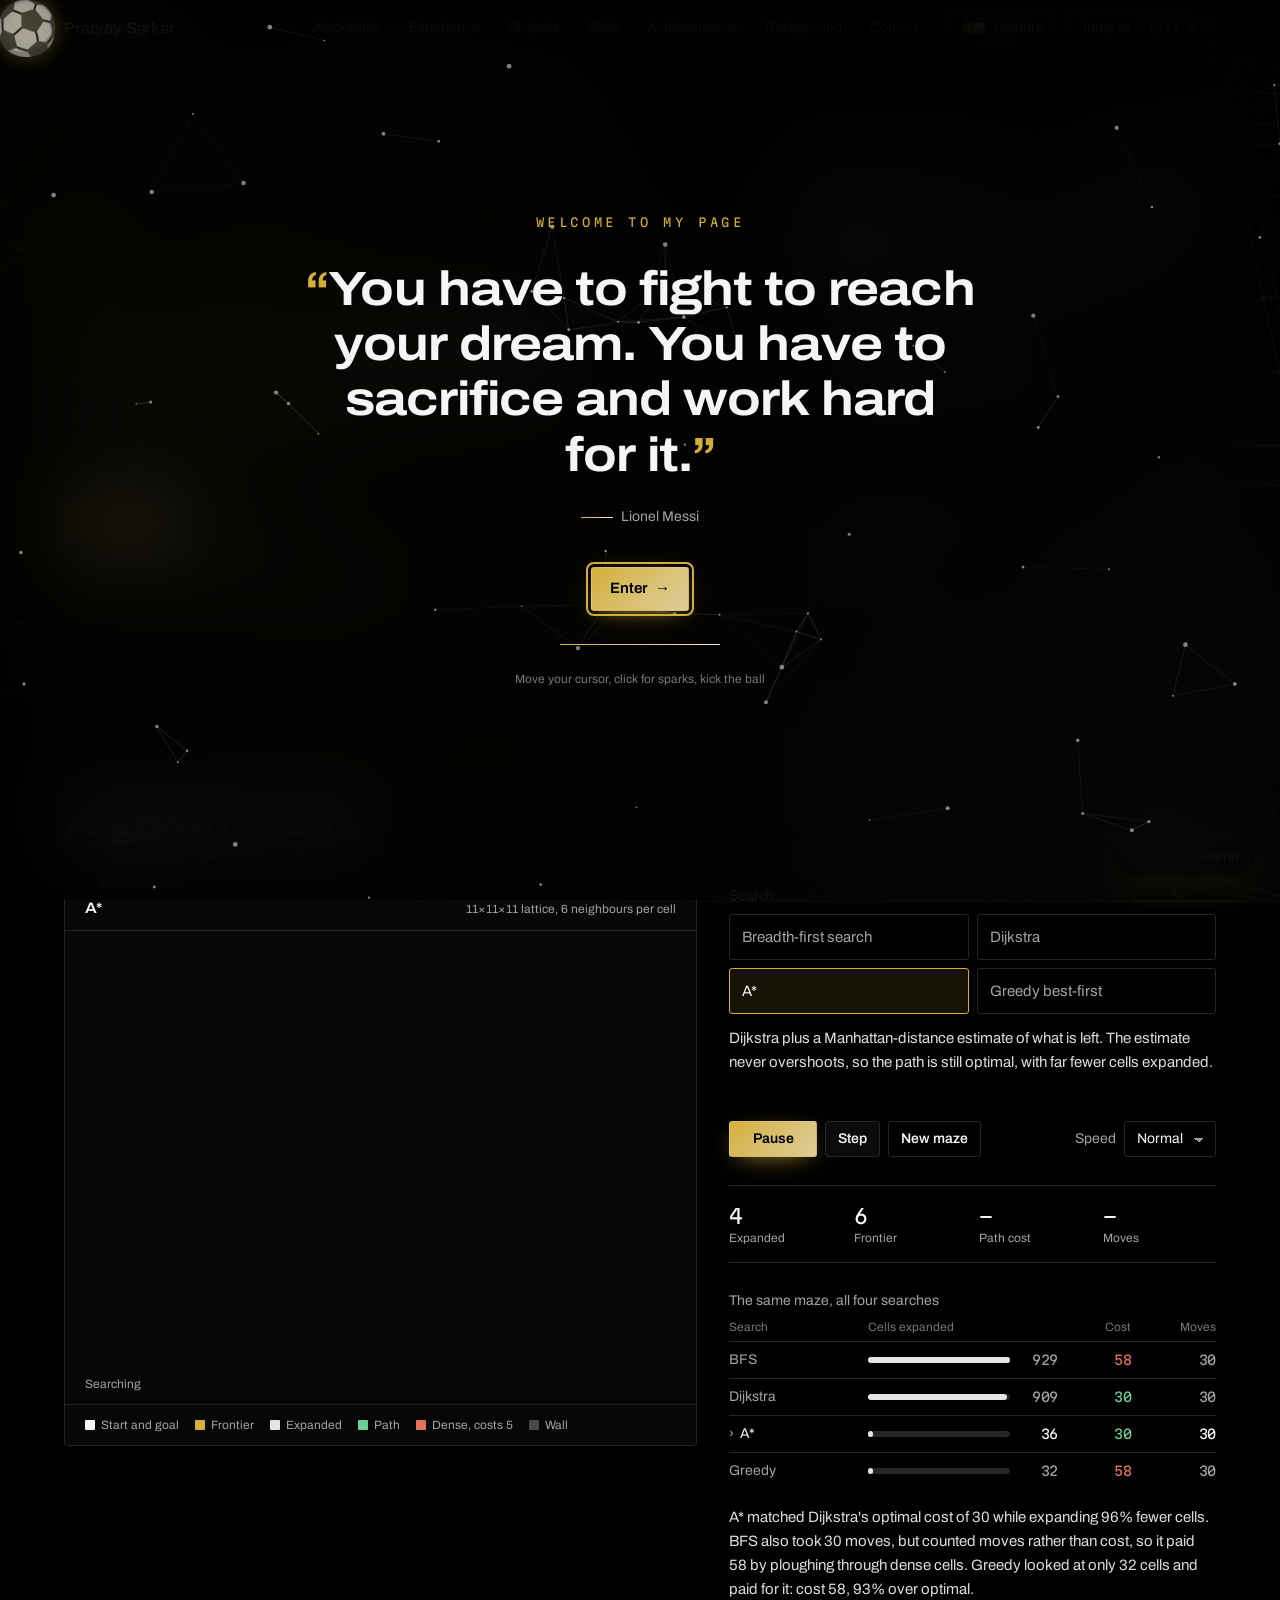
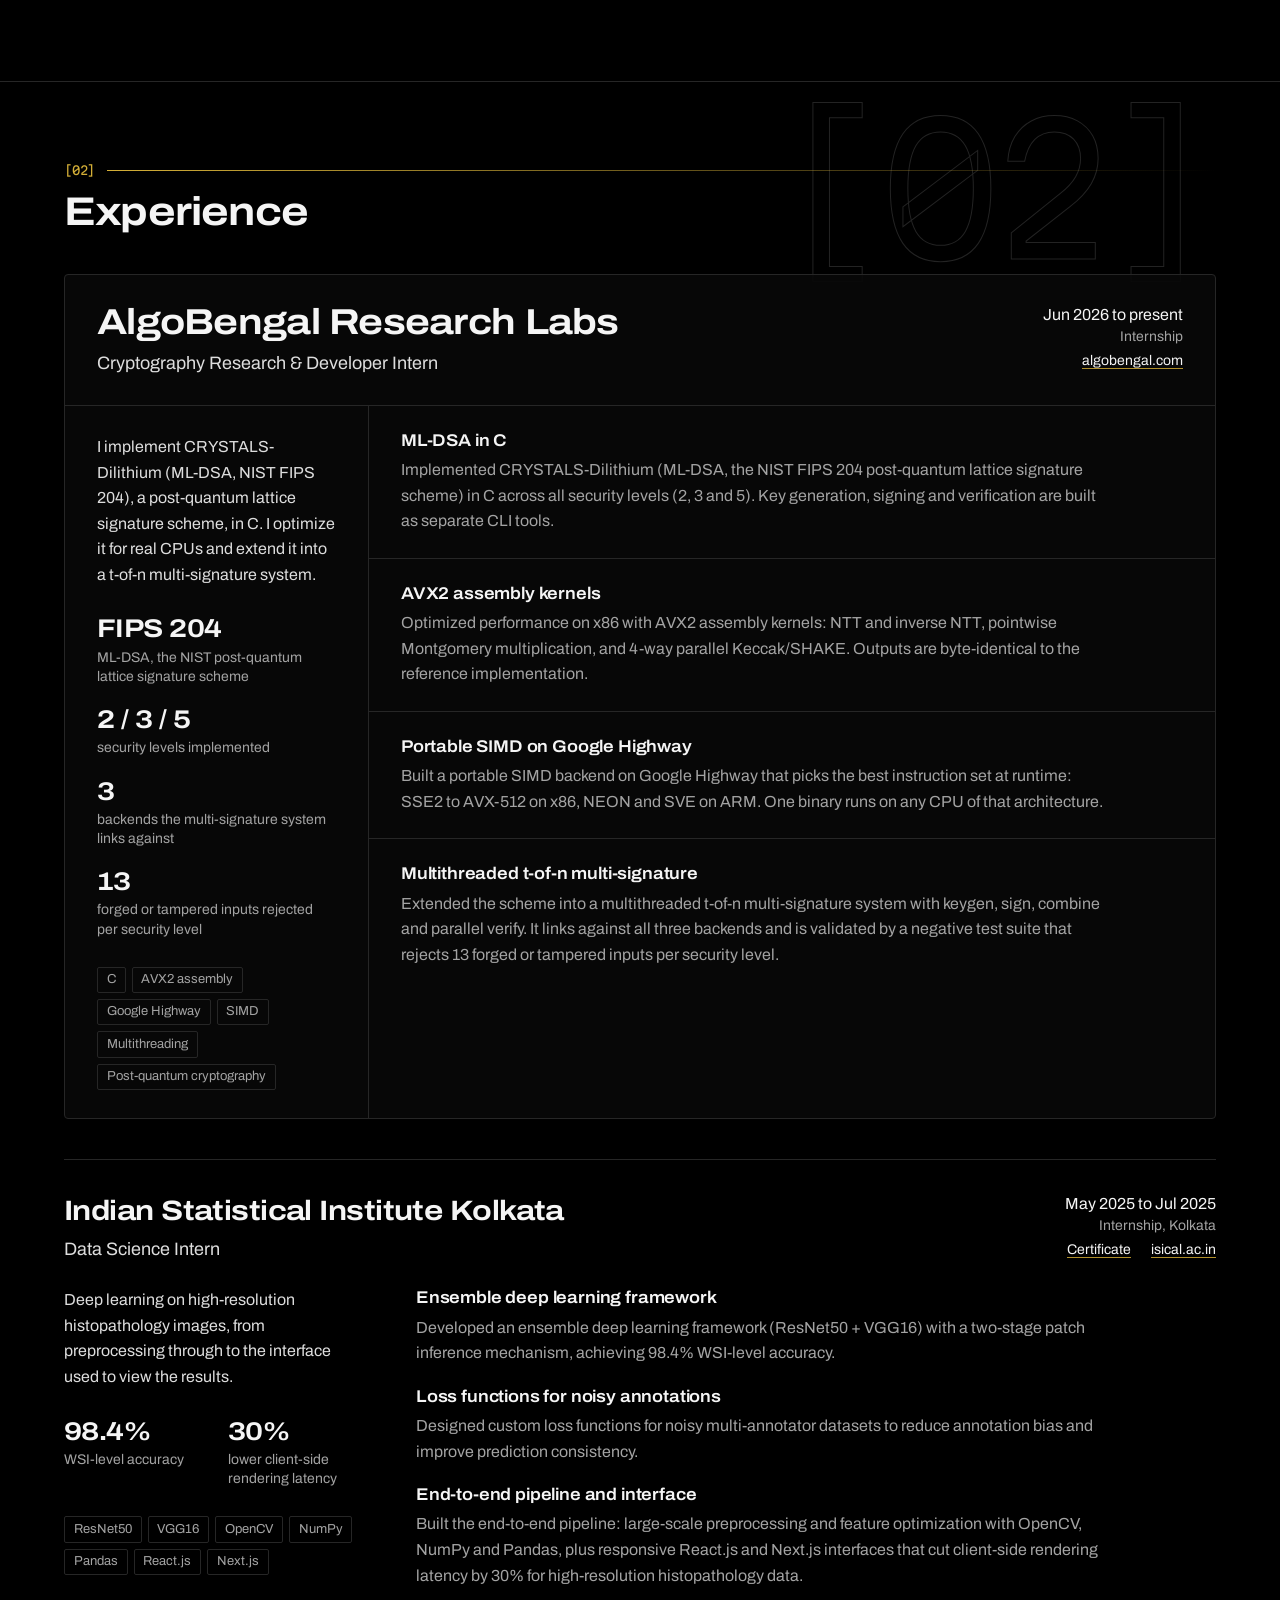
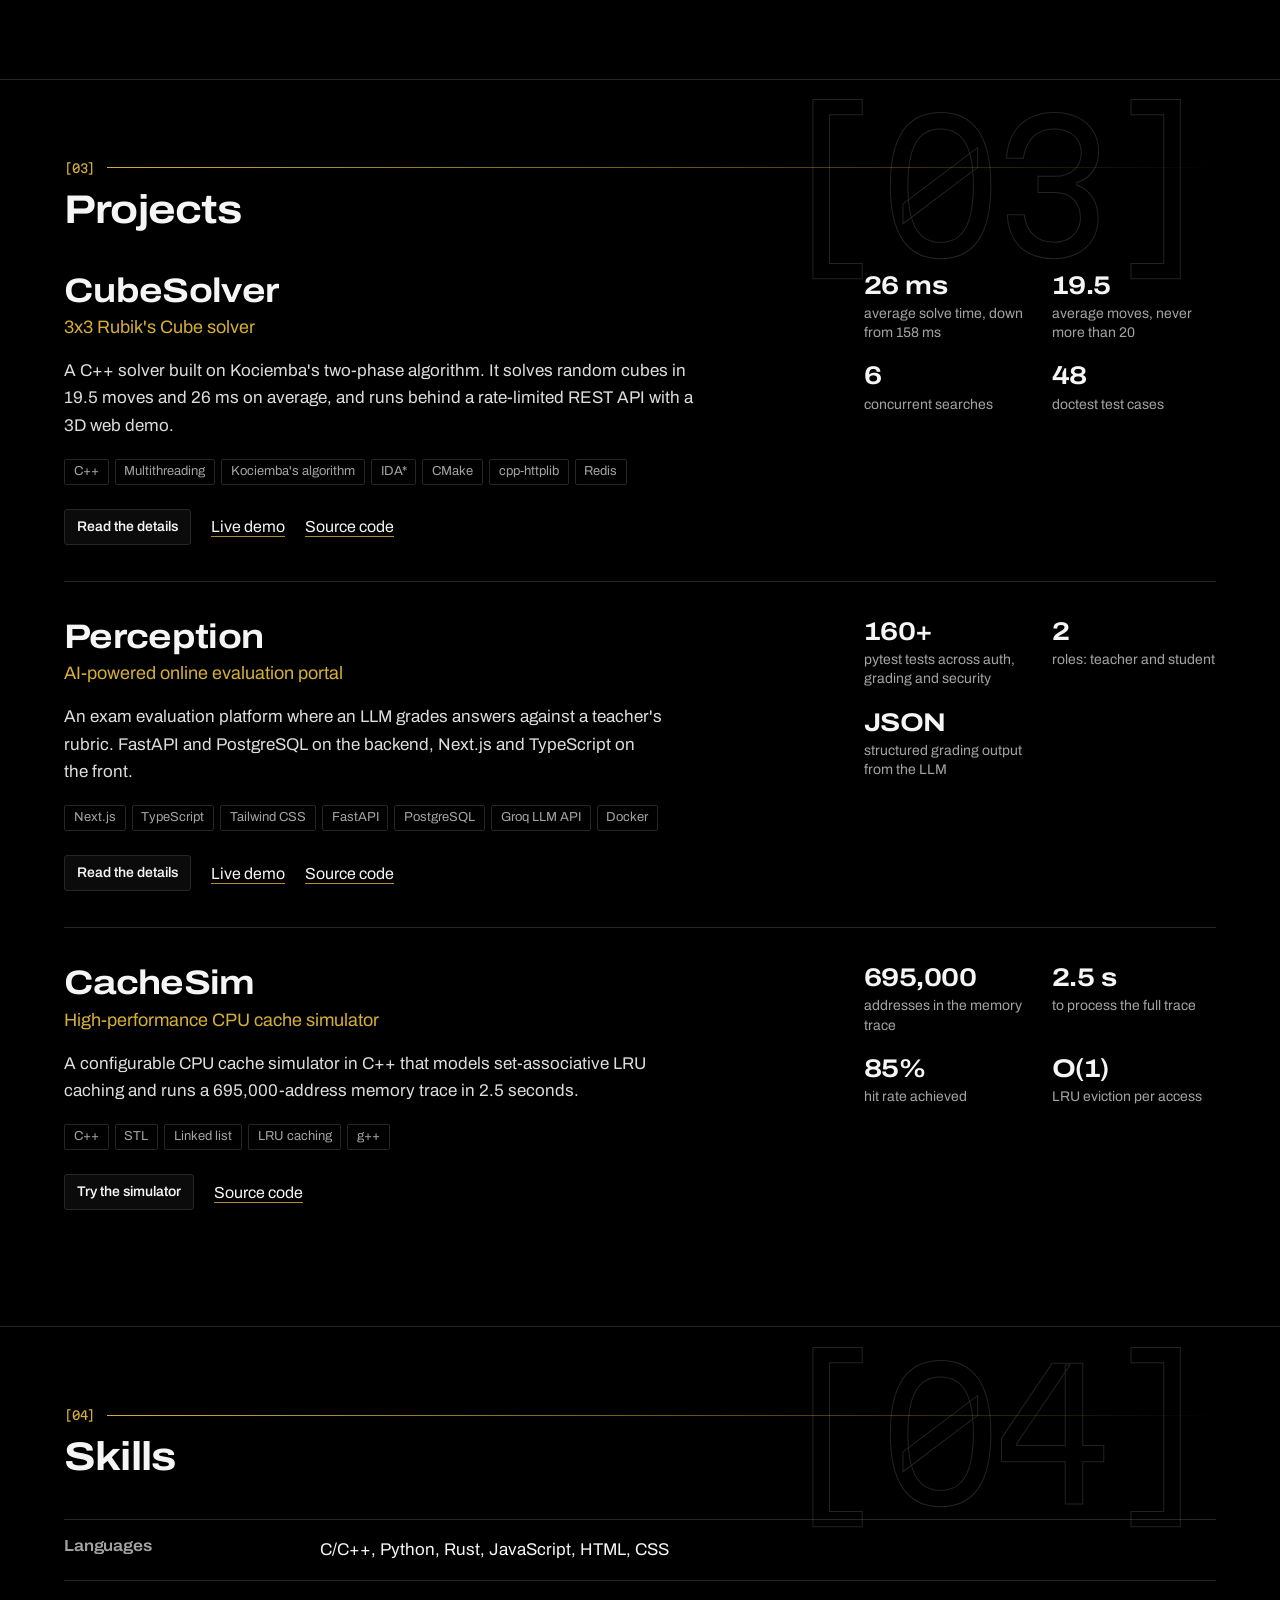
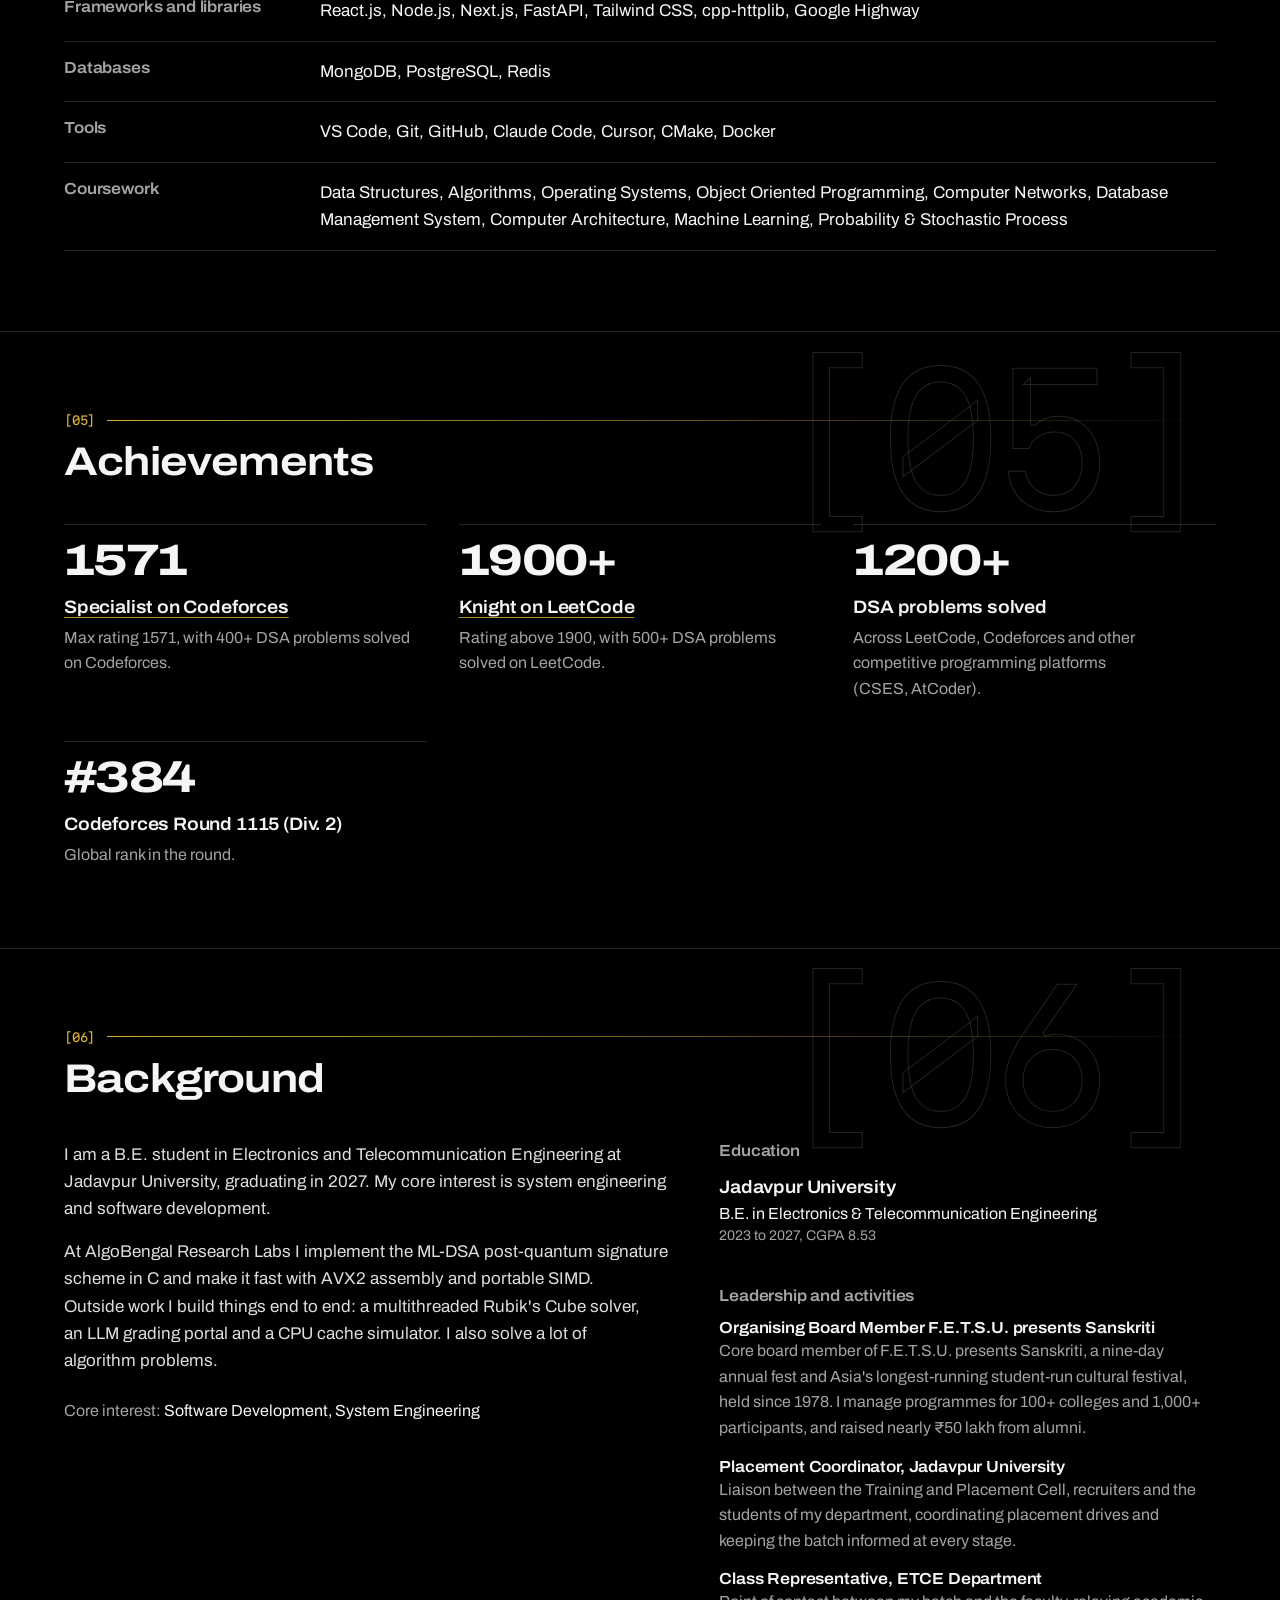
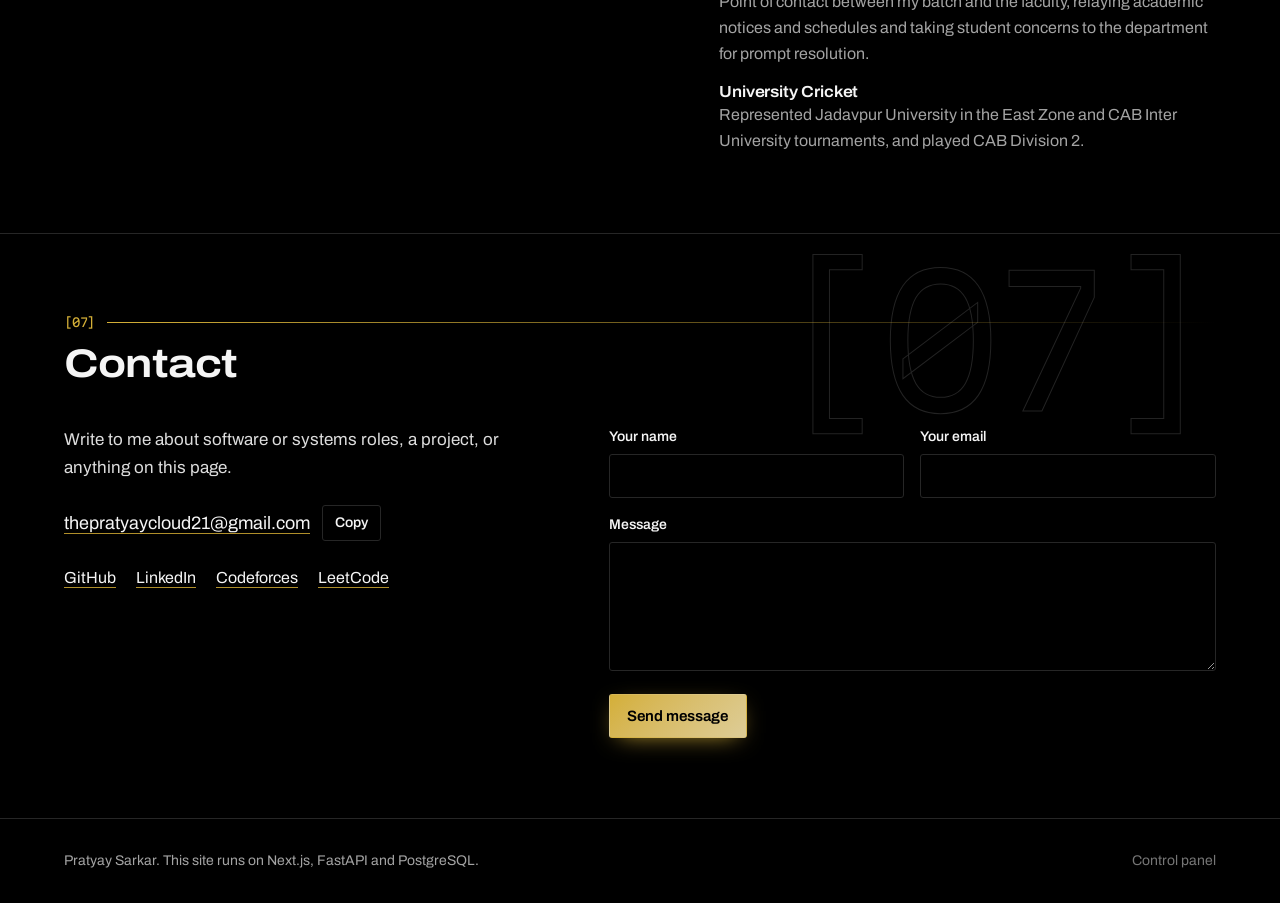
==== commit f81f3144: "Publish site pratyay89/portfolio@49cc5c5cf073fb4dff9fabd152c3288c4ad9bd84" ====
--- a/index.html
+++ b/index.html
@@ -1 +1 @@
-<!DOCTYPE html><html lang="en"><head><meta charSet="utf-8"/><link rel="preconnect" href="/" crossorigin=""/><meta name="viewport" content="width=device-width, initial-scale=1"/><link rel="stylesheet" href="/_next/static/chunks/2e3ciuai4gu0u.css" data-precedence="next"/><link rel="preload" as="script" fetchPriority="low" href="/_next/static/chunks/1x6obpmlu1_c2.js"/><script src="/_next/static/chunks/2r4s4h5xul1n-.js" async=""></script><script src="/_next/static/chunks/3dmm3v_fq28gc.js" async=""></script><script src="/_next/static/chunks/1ar3ax_-2xzvy.js" async=""></script><script src="/_next/static/chunks/turbopack-3-ry682tkyiqk.js" async=""></script><script src="/_next/static/chunks/0umf92h1sb77c.js" async=""></script><script src="/_next/static/chunks/3u3t7mroelhhp.js" async=""></script><script src="/_next/static/chunks/2n5qeheznvl4u.js" async=""></script><script src="/_next/static/chunks/0__pxvqcene2r.js" async=""></script><script src="/_next/static/chunks/3xz3_179nn7vv.js" async=""></script><script src="/_next/static/chunks/2ej976yix4c_3.js" async=""></script><meta name="theme-color" content="#000000"/><meta name="color-scheme" content="dark"/><title>Pratyay Sarkar, software development and system engineering</title><meta name="description" content="In software and systems engineering roles, I build high-performance backend services."/><meta property="og:title" content="Pratyay Sarkar, software development and system engineering"/><meta property="og:description" content="In software and systems engineering roles, I build high-performance backend services."/><meta property="og:type" content="website"/><meta name="twitter:card" content="summary"/><meta name="twitter:title" content="Pratyay Sarkar, software development and system engineering"/><meta name="twitter:description" content="In software and systems engineering roles, I build high-performance backend services."/><link rel="icon" href="/icon.svg?icon.09knikl4a-e0t.svg" sizes="any" type="image/svg+xml"/><script>try{var p=JSON.parse(localStorage.getItem("colour-center")||"{}"),r=document.documentElement;r.dataset.theme=p.theme||"gold";r.dataset.ambient=p.follow===false?"fixed":"section";r.dataset.bg=p.background===false?"off":"on";if(sessionStorage.getItem("welcomed"))r.dataset.welcomed="1"}catch(e){}</script><script src="/_next/static/chunks/0cz1d0mv5g_q7.js" noModule=""></script></head><body><div hidden=""><!--$--><!--/$--></div><div class="bg-3d pointer-events-none fixed inset-0 -z-10" aria-hidden="true"><canvas class="absolute inset-0 h-full w-full blur-[3px]"></canvas><canvas class="absolute inset-0 h-full w-full"></canvas></div><div role="dialog" aria-modal="true" aria-label="Welcome" class="welcome fixed inset-0 z-50 flex select-none items-center justify-center overflow-hidden bg-ink/80 px-6 backdrop-blur-2xl "><canvas class="absolute inset-0 h-full w-full" aria-hidden="true"></canvas><div class="welcome-card pointer-events-none relative max-w-[46rem] text-center"><p class="welcome-in type-data text-xs uppercase tracking-[0.3em] text-accent" style="--d:0ms">Welcome to my page</p><blockquote class="mt-8"><p class="type-heading text-[clamp(1.6rem,4.6vw,3rem)] leading-[1.15]"><span><span class="welcome-in inline-block whitespace-nowrap" style="--d:300ms"><span class="welcome-word pointer-events-auto inline-block"><span class="text-accent">“</span>You</span></span> </span><span><span class="welcome-in inline-block whitespace-nowrap" style="--d:410ms"><span class="welcome-word pointer-events-auto inline-block">have</span></span> </span><span><span class="welcome-in inline-block whitespace-nowrap" style="--d:520ms"><span class="welcome-word pointer-events-auto inline-block">to</span></span> </span><span><span class="welcome-in inline-block whitespace-nowrap" style="--d:630ms"><span class="welcome-word pointer-events-auto inline-block">fight</span></span> </span><span><span class="welcome-in inline-block whitespace-nowrap" style="--d:740ms"><span class="welcome-word pointer-events-auto inline-block">to</span></span> </span><span><span class="welcome-in inline-block whitespace-nowrap" style="--d:850ms"><span class="welcome-word pointer-events-auto inline-block">reach</span></span> </span><span><span class="welcome-in inline-block whitespace-nowrap" style="--d:960ms"><span class="welcome-word pointer-events-auto inline-block">your</span></span> </span><span><span class="welcome-in inline-block whitespace-nowrap" style="--d:1070ms"><span class="welcome-word pointer-events-auto inline-block">dream.</span></span> </span><span><span class="welcome-in inline-block whitespace-nowrap" style="--d:1180ms"><span class="welcome-word pointer-events-auto inline-block">You</span></span> </span><span><span class="welcome-in inline-block whitespace-nowrap" style="--d:1290ms"><span class="welcome-word pointer-events-auto inline-block">have</span></span> </span><span><span class="welcome-in inline-block whitespace-nowrap" style="--d:1400ms"><span class="welcome-word pointer-events-auto inline-block">to</span></span> </span><span><span class="welcome-in inline-block whitespace-nowrap" style="--d:1510ms"><span class="welcome-word pointer-events-auto inline-block">sacrifice</span></span> </span><span><span class="welcome-in inline-block whitespace-nowrap" style="--d:1620ms"><span class="welcome-word pointer-events-auto inline-block">and</span></span> </span><span><span class="welcome-in inline-block whitespace-nowrap" style="--d:1730ms"><span class="welcome-word pointer-events-auto inline-block">work</span></span> </span><span><span class="welcome-in inline-block whitespace-nowrap" style="--d:1840ms"><span class="welcome-word pointer-events-auto inline-block">hard</span></span> </span><span><span class="welcome-in inline-block whitespace-nowrap" style="--d:1950ms"><span class="welcome-word pointer-events-auto inline-block">for</span></span> </span><span><span class="welcome-in inline-block whitespace-nowrap" style="--d:2060ms"><span class="welcome-word pointer-events-auto inline-block">it.<span class="text-accent">”</span></span></span></span></p><footer class="welcome-in mt-6 text-sm text-muted" style="--d:2570ms"><span class="mr-2 inline-block h-px w-8 bg-gradient-to-r from-accent to-violet align-middle" aria-hidden="true"></span>Lionel Messi</footer></blockquote><button type="button" class="welcome-in btn btn-primary pointer-events-auto mt-10 gap-2 " style="--d:2770ms">Enter<span aria-hidden="true">→</span></button><div class="mt-6 flex h-5 flex-col items-center justify-center"><div class="h-px w-40 overflow-hidden rounded-full bg-line" aria-hidden="true"><div class="welcome-timer h-full bg-gradient-to-r from-accent to-violet" style="animation-duration:6500ms"></div></div></div><p class="welcome-in mt-4 text-xs text-faint" style="--d:2970ms"><span class="hidden pointer-fine:inline">Move your cursor, click for sparks, kick the ball</span><span class="pointer-fine:hidden">Tap for sparks, tap the ball to kick it</span></p></div></div><div class="spotlight" aria-hidden="true"></div><a href="#main" class="sr-only focus:not-sr-only focus:fixed focus:left-4 focus:top-4 focus:z-50 focus:bg-accent focus:px-3 focus:py-2 focus:text-ink">Skip to content</a><header class="sticky top-0 z-30 border-b border-line/60 bg-ink/60 backdrop-blur-xl backdrop-saturate-150"><div class="mx-auto flex h-14 max-w-[76rem] items-center gap-2 px-5 sm:gap-3 sm:px-8"><a class="type-sub shrink-0 text-[0.95rem] text-text hover:text-accent" href="/">Pratyay Sarkar</a><nav aria-label="Sections" class="relative ml-auto hidden items-center gap-1 lg:flex"><span aria-hidden="true" class="absolute top-1/2 h-8 -translate-y-1/2 rounded-full border border-ambient/40 bg-ambient/10 shadow-[0_0_24px_-6px_var(--ambient)] transition-[left,width,opacity] duration-500 ease-[cubic-bezier(0.2,0.7,0.2,1)] opacity-0" style="left:0;width:0"></span><a class="relative px-3 py-4 text-sm transition-colors duration-300 text-muted hover:text-text" href="/#algorithms">Algorithms</a><a class="relative px-3 py-4 text-sm transition-colors duration-300 text-muted hover:text-text" href="/#experience">Experience</a><a class="relative px-3 py-4 text-sm transition-colors duration-300 text-muted hover:text-text" href="/#projects">Projects</a><a class="relative px-3 py-4 text-sm transition-colors duration-300 text-muted hover:text-text" href="/#skills">Skills</a><a class="relative px-3 py-4 text-sm transition-colors duration-300 text-muted hover:text-text" href="/#achievements">Achievements</a><a class="relative px-3 py-4 text-sm transition-colors duration-300 text-muted hover:text-text" href="/#background">Background</a><a class="relative px-3 py-4 text-sm transition-colors duration-300 text-muted hover:text-text" href="/#contact">Contact</a></nav><div class="ml-auto lg:ml-2"><div class="relative"><button type="button" aria-label="Colour center" aria-expanded="false" aria-controls="colour-center" class="flex h-9 items-center gap-2 rounded-[3px] border border-line bg-panel/70 px-2.5 text-sm text-muted transition-colors hover:border-faint hover:text-text"><span class="flex -space-x-1" aria-hidden="true"><span class="h-3.5 w-3.5 rounded-full border border-ink" style="background:#d4af37"></span><span class="h-3.5 w-3.5 rounded-full border border-ink" style="background:#e5e5e5"></span></span><span class="hidden sm:inline lg:hidden xl:inline" aria-hidden="true">Colours</span></button></div></div><button type="button" aria-haspopup="dialog" class="flex h-9 items-center gap-3 rounded-[3px] border border-line bg-panel/70 px-3 text-sm text-muted transition-colors hover:border-faint hover:text-text"><span class="xl:hidden">Menu</span><span class="hidden whitespace-nowrap xl:inline">Jump to</span><kbd class="hidden whitespace-nowrap rounded-[2px] border border-line px-1.5 py-0.5 text-[0.7rem] text-faint xl:inline">Ctrl K</kbd></button></div><div aria-hidden="true" class="absolute inset-x-0 bottom-[-1px] h-[2px] origin-left bg-gradient-to-r from-ambient via-violet to-ambient shadow-[0_0_12px_var(--ambient)]" style="transform:scaleX(0)"></div></header><nav aria-label="Section index" class="fixed bottom-5 left-1/2 z-30 hidden -translate-x-1/2 items-center gap-1.5 rounded-[6px] border border-line bg-panel/90 py-1.5 pl-3 pr-2 shadow-[0_10px_40px_-12px_rgba(0,0,0,0.8)] backdrop-blur-md lg:flex"><span class="type-data text-[0.7rem] text-faint">sections[</span><button type="button" disabled="" aria-label="Previous section (K)" class="flex h-7 w-6 items-center justify-center rounded-[3px] text-muted transition-colors hover:bg-raised hover:text-text disabled:opacity-30">‹</button><div class="relative flex items-center gap-1 pb-1.5"><a href="#intro" aria-current="location" aria-label="0: Intro" title="0: Intro" class="flex h-7 items-center gap-1.5 rounded-[3px] border px-2 transition-[background-color,border-color,color] duration-300 border-accent bg-accent/15 text-text"><span class="type-data text-[0.72rem] text-accent">0</span><span class="overflow-hidden whitespace-nowrap text-xs transition-opacity duration-500 max-w-[7rem] opacity-100">Intro</span></a><a href="#algorithms" aria-label="1: Algorithms" title="1: Algorithms" class="flex h-7 items-center gap-1.5 rounded-[3px] border px-2 transition-[background-color,border-color,color] duration-300 border-line text-faint hover:border-faint hover:text-text"><span class="type-data text-[0.72rem] ">1</span><span class="overflow-hidden whitespace-nowrap text-xs transition-opacity duration-500 max-w-0 opacity-0">Algorithms</span></a><a href="#experience" aria-label="2: Experience" title="2: Experience" class="flex h-7 items-center gap-1.5 rounded-[3px] border px-2 transition-[background-color,border-color,color] duration-300 border-line text-faint hover:border-faint hover:text-text"><span class="type-data text-[0.72rem] ">2</span><span class="overflow-hidden whitespace-nowrap text-xs transition-opacity duration-500 max-w-0 opacity-0">Experience</span></a><a href="#projects" aria-label="3: Projects" title="3: Projects" class="flex h-7 items-center gap-1.5 rounded-[3px] border px-2 transition-[background-color,border-color,color] duration-300 border-line text-faint hover:border-faint hover:text-text"><span class="type-data text-[0.72rem] ">3</span><span class="overflow-hidden whitespace-nowrap text-xs transition-opacity duration-500 max-w-0 opacity-0">Projects</span></a><a href="#skills" aria-label="4: Skills" title="4: Skills" class="flex h-7 items-center gap-1.5 rounded-[3px] border px-2 transition-[background-color,border-color,color] duration-300 border-line text-faint hover:border-faint hover:text-text"><span class="type-data text-[0.72rem] ">4</span><span class="overflow-hidden whitespace-nowrap text-xs transition-opacity duration-500 max-w-0 opacity-0">Skills</span></a><a href="#achievements" aria-label="5: Achievements" title="5: Achievements" class="flex h-7 items-center gap-1.5 rounded-[3px] border px-2 transition-[background-color,border-color,color] duration-300 border-line text-faint hover:border-faint hover:text-text"><span class="type-data text-[0.72rem] ">5</span><span class="overflow-hidden whitespace-nowrap text-xs transition-opacity duration-500 max-w-0 opacity-0">Achievements</span></a><a href="#background" aria-label="6: Background" title="6: Background" class="flex h-7 items-center gap-1.5 rounded-[3px] border px-2 transition-[background-color,border-color,color] duration-300 border-line text-faint hover:border-faint hover:text-text"><span class="type-data text-[0.72rem] ">6</span><span class="overflow-hidden whitespace-nowrap text-xs transition-opacity duration-500 max-w-0 opacity-0">Background</span></a><a href="#contact" aria-label="7: Contact" title="7: Contact" class="flex h-7 items-center gap-1.5 rounded-[3px] border px-2 transition-[background-color,border-color,color] duration-300 border-line text-faint hover:border-faint hover:text-text"><span class="type-data text-[0.72rem] ">7</span><span class="overflow-hidden whitespace-nowrap text-xs transition-opacity duration-500 max-w-0 opacity-0">Contact</span></a><span aria-hidden="true" class="pointer-events-none absolute -bottom-0.5 left-0 -ml-[3px] h-1.5 w-1.5 rounded-full bg-accent"></span></div><button type="button" aria-label="Next section (J)" class="flex h-7 w-6 items-center justify-center rounded-[3px] text-muted transition-colors hover:bg-raised hover:text-text disabled:opacity-30">›</button><span class="type-data text-[0.7rem] text-faint">]</span><span class="type-data ml-2 border-l border-line pl-3 text-[0.72rem] text-muted" aria-live="polite">i = <span class="text-accent">0</span></span><span class="ml-1 hidden text-[0.65rem] text-faint xl:inline"><kbd class="rounded-[2px] border border-line px-1">J</kbd> <kbd class="rounded-[2px] border border-line px-1">K</kbd></span></nav><main id="main"><section id="intro" aria-label="Introduction" class="mx-auto max-w-[76rem] px-5 pb-16 pt-12 sm:px-8 sm:pb-24 sm:pt-20"><div class="grid grid-cols-[minmax(0,1fr)] gap-12 lg:grid-cols-[minmax(0,1.2fr)_minmax(0,0.8fr)] lg:items-end lg:gap-14"><div data-reveal="true" class="@container"><h1 class="type-display whitespace-nowrap text-white text-[clamp(1.75rem,11.4cqw,6.5rem)]" aria-label="Pratyay Sarkar"><span aria-hidden="true"><span class="typed-caret "></span><span class="invisible">Pratyay</span></span><span aria-hidden="true"> <span class="invisible">Sarkar</span></span></h1><p class="relative type-sub mt-7 text-xl sm:text-[1.375rem]"><span class="whitespace-nowrap"><span class="headline-part inline-block" style="--c:var(--color-accent);--c2:var(--color-violet)">Software Development</span></span><span class="whitespace-nowrap"><span class="px-[0.35em] text-faint">&amp;</span><span class="headline-part inline-block" style="--c:var(--color-violet);--c2:var(--color-accent)">System Engineering</span></span><span aria-hidden="true" class="absolute h-[2px] rounded-full transition-all duration-700 ease-[cubic-bezier(0.2,0.7,0.2,1)]" style="opacity:0"></span></p><p class="mt-4 min-h-[4.9em] max-w-[35rem] text-lg leading-relaxed text-text/90 sm:min-h-[3.3em] sm:text-xl">In software and systems engineering roles, I build <span class="sr-only">high-performance backend services, SIMD-optimized post-quantum cryptography, multithreaded, concurrent systems, software that runs close to the hardware</span><span aria-hidden="true" class="text-text">high-performance backend services<span class="typed-caret"></span></span>.</p><p class="mt-4 text-sm text-muted">Kolkata, West Bengal</p><div class="mt-8 flex flex-wrap items-center gap-3"><a href="#experience" class="btn btn-primary">See my work</a><a href="#contact" class="btn btn-quiet">Get in touch</a></div><div class="mt-7"><ul class="flex flex-wrap gap-x-5 gap-y-1"><li><a href="https://github.com/pratyay89" class="link" target="_blank" rel="noopener noreferrer">GitHub<span class="sr-only"> (opens in a new tab)</span></a></li><li><a href="https://linkedin.com/in/ppratyay25" class="link" target="_blank" rel="noopener noreferrer">LinkedIn<span class="sr-only"> (opens in a new tab)</span></a></li><li><a href="https://codeforces.com/profile/pratyay_01" class="link" target="_blank" rel="noopener noreferrer">Codeforces<span class="sr-only"> (opens in a new tab)</span></a></li><li><a href="https://leetcode.com/u/Pratyay_01/" class="link" target="_blank" rel="noopener noreferrer">LeetCode<span class="sr-only"> (opens in a new tab)</span></a></li></ul></div></div><div data-reveal="true"><figure class="glow rounded-[4px] border border-line bg-panel/70"><figcaption class="flex items-baseline justify-between gap-4 border-b border-line px-4 py-3 sm:px-5"><span class="type-sub text-[0.95rem]">A CPU cache, running live</span><span class="text-xs text-muted">4<!-- --> sets, <!-- -->2<!-- --> ways, <!-- -->16<!-- -->-byte blocks</span></figcaption><div class="space-y-4 px-4 py-4 sm:px-5"><div><div class="mb-1.5 flex items-baseline justify-between text-xs text-muted"><span>Address read</span><span class="type-data text-text"></span></div><div class="type-data grid overflow-hidden rounded-[2px] text-[0.72rem]" style="grid-template-columns:1fr auto auto"><span class="flex min-w-14 flex-col gap-0.5 px-2.5 py-1.5 bg-violet/15 text-violet"><span class="font-sans text-[0.68rem] opacity-80">tag</span><span class="min-h-[1.2em]"></span></span><span class="flex min-w-14 flex-col gap-0.5 px-2.5 py-1.5 bg-accent/15 text-accent"><span class="font-sans text-[0.68rem] opacity-80">set</span><span class="min-h-[1.2em]"></span></span><span class="flex min-w-14 flex-col gap-0.5 px-2.5 py-1.5 bg-line/60 text-muted"><span class="font-sans text-[0.68rem] opacity-80">offset</span><span class="min-h-[1.2em]"></span></span></div></div><table class="type-data w-full table-fixed border-separate border-spacing-y-1 text-[0.72rem]"><thead><tr class="text-left font-sans text-xs font-normal text-faint"><th scope="col" class="w-12 pb-0.5 font-normal">Set</th><th scope="col" class="pb-0.5 font-normal">Newest tag</th><th scope="col" class="pb-0.5 font-normal">Next to evict</th></tr></thead><tbody><tr><th scope="row" class="text-left font-normal text-faint">0</th><td class="pr-1 last:pr-0"><span class="block rounded-[2px] border px-2 py-1.5 transition-colors duration-300 border-line/70 text-faint">empty</span></td><td class="pr-1 last:pr-0"><span class="block rounded-[2px] border px-2 py-1.5 transition-colors duration-300 border-line/70 text-faint">empty</span></td></tr><tr><th scope="row" class="text-left font-normal text-faint">1</th><td class="pr-1 last:pr-0"><span class="block rounded-[2px] border px-2 py-1.5 transition-colors duration-300 border-line/70 text-faint">empty</span></td><td class="pr-1 last:pr-0"><span class="block rounded-[2px] border px-2 py-1.5 transition-colors duration-300 border-line/70 text-faint">empty</span></td></tr><tr><th scope="row" class="text-left font-normal text-faint">2</th><td class="pr-1 last:pr-0"><span class="block rounded-[2px] border px-2 py-1.5 transition-colors duration-300 border-line/70 text-faint">empty</span></td><td class="pr-1 last:pr-0"><span class="block rounded-[2px] border px-2 py-1.5 transition-colors duration-300 border-line/70 text-faint">empty</span></td></tr><tr><th scope="row" class="text-left font-normal text-faint">3</th><td class="pr-1 last:pr-0"><span class="block rounded-[2px] border px-2 py-1.5 transition-colors duration-300 border-line/70 text-faint">empty</span></td><td class="pr-1 last:pr-0"><span class="block rounded-[2px] border px-2 py-1.5 transition-colors duration-300 border-line/70 text-faint">empty</span></td></tr></tbody></table><div class="flex items-end justify-between gap-4"><p class="text-sm text-muted">Waiting for the first read</p><p class="shrink-0 text-right text-xs text-muted"><span class="type-data block text-xl text-text">0<!-- -->%</span>hit rate over <!-- -->0<!-- --> reads</p></div></div><div class="flex flex-wrap items-center gap-2 border-t border-line px-4 py-3 sm:px-5"><button type="button" class="btn btn-small">Run</button><button type="button" class="btn btn-small btn-quiet">Step once</button><a class="link ml-auto text-sm" href="/projects/cachesim/#simulator">Open the full simulator</a></div></figure></div></div></section><section id="algorithms" aria-labelledby="algorithms-heading" class="border-t border-line"><div class="mx-auto max-w-[76rem] px-5 py-16 sm:px-8 sm:py-20"><div data-reveal="true" class="section-heading relative isolate mb-8 sm:mb-10"><span class="section-ghost" aria-hidden="true"></span><p class="mb-3 flex items-center gap-3 text-ambient" aria-hidden="true"><span class="section-index type-data text-xs"></span><span class="section-rule h-px flex-1"></span></p><div class="flex flex-wrap items-baseline justify-between gap-x-6 gap-y-1"><h2 id="algorithms-heading" class="type-heading text-[2rem] sm:text-[2.5rem]">Algorithm Lab</h2><p class="text-sm text-muted">Four shortest-path searches on one 3D maze. Drag it to turn it.</p></div></div><div data-reveal="true"><div class="grid gap-6 lg:grid-cols-[minmax(0,1.3fr)_minmax(0,1fr)] lg:gap-8"><figure class="glow self-start overflow-hidden rounded-[4px] border border-line bg-panel/70"><figcaption class="flex flex-wrap items-baseline justify-between gap-x-4 gap-y-1 border-b border-line px-4 py-3 sm:px-5"><span class="type-sub text-[0.95rem]">A*</span><span class="text-xs text-muted">11<!-- -->×<!-- -->11<!-- -->×<!-- -->11<!-- --> lattice, 6 neighbours per cell</span></figcaption><div class="relative aspect-square sm:aspect-[4/3]"><canvas tabindex="0" role="img" aria-label="A rotating 11 by 11 by 11 maze. A*: Ready. Start in the near corner, goal in the far one." class="absolute inset-0 h-full w-full cursor-grab touch-pan-y active:cursor-grabbing"></canvas><p class="pointer-events-none absolute bottom-3 left-4 right-4 text-xs text-muted sm:left-5" aria-live="polite">Ready. Start in the near corner, goal in the far one.</p></div><ul class="flex flex-wrap gap-x-4 gap-y-1.5 border-t border-line px-4 py-3 text-xs text-muted sm:px-5"><li class="flex items-center gap-1.5"><span class="h-2.5 w-2.5 rounded-[1px]" style="background:var(--color-text)" aria-hidden="true"></span>Start and goal</li><li class="flex items-center gap-1.5"><span class="h-2.5 w-2.5 rounded-[1px]" style="background:var(--color-accent)" aria-hidden="true"></span>Frontier</li><li class="flex items-center gap-1.5"><span class="h-2.5 w-2.5 rounded-[1px]" style="background:var(--color-violet)" aria-hidden="true"></span>Expanded</li><li class="flex items-center gap-1.5"><span class="h-2.5 w-2.5 rounded-[1px]" style="background:var(--color-success)" aria-hidden="true"></span>Path</li><li class="flex items-center gap-1.5"><span class="h-2.5 w-2.5 rounded-[1px]" style="background:var(--color-danger)" aria-hidden="true"></span>Dense, costs 5</li><li class="flex items-center gap-1.5"><span class="h-2.5 w-2.5 rounded-[1px]" style="background:color-mix(in srgb, var(--color-line) 55%, var(--color-faint))" aria-hidden="true"></span>Wall</li></ul></figure><div class="space-y-7"><div><p class="mb-2 text-sm text-muted" id="algo-label">Search</p><div class="grid grid-cols-2 gap-2" role="radiogroup" aria-labelledby="algo-label"><button type="button" role="radio" aria-checked="false" class="rounded-[3px] border px-3 py-2.5 text-left text-[0.9375rem] transition-colors border-line text-muted hover:border-faint hover:text-text">Breadth-first search</button><button type="button" role="radio" aria-checked="false" class="rounded-[3px] border px-3 py-2.5 text-left text-[0.9375rem] transition-colors border-line text-muted hover:border-faint hover:text-text">Dijkstra</button><button type="button" role="radio" aria-checked="true" class="rounded-[3px] border px-3 py-2.5 text-left text-[0.9375rem] transition-colors border-accent bg-accent/10 text-text">A*</button><button type="button" role="radio" aria-checked="false" class="rounded-[3px] border px-3 py-2.5 text-left text-[0.9375rem] transition-colors border-line text-muted hover:border-faint hover:text-text">Greedy best-first</button></div><p class="mt-3 min-h-[4.5em] text-[0.9375rem] text-text/90">Dijkstra plus a Manhattan-distance estimate of what is left. The estimate never overshoots, so the path is still optimal, with far fewer cells expanded.</p></div><div class="flex flex-wrap items-center gap-2"><button type="button" class="btn btn-primary btn-small min-w-[5.5rem]">Run</button><button type="button" class="btn btn-small">Step</button><button type="button" class="btn btn-small btn-quiet">New maze</button><label class="ml-auto flex items-center gap-2 text-sm text-muted">Speed<select class="input min-h-9 w-auto py-1 text-sm"><option value="0">Slow</option><option value="1" selected="">Normal</option><option value="2">Fast</option><option value="3">Instant</option></select></label></div><dl class="grid grid-cols-4 gap-3 border-y border-line py-4"><div class="flex flex-col"><dt class="text-xs text-muted">Expanded</dt><dd class="type-data order-first text-xl text-text">0</dd></div><div class="flex flex-col"><dt class="text-xs text-muted">Frontier</dt><dd class="type-data order-first text-xl text-text">1</dd></div><div class="flex flex-col"><dt class="text-xs text-muted">Path cost</dt><dd class="type-data order-first text-xl text-text">–</dd></div><div class="flex flex-col"><dt class="text-xs text-muted">Moves</dt><dd class="type-data order-first text-xl text-text">–</dd></div></dl><div><p class="mb-2 text-sm text-muted">The same maze, all four searches</p><table class="w-full text-sm"><thead><tr class="text-left text-xs text-faint"><th scope="col" class="pb-1.5 font-normal">Search</th><th scope="col" class="pb-1.5 font-normal">Cells expanded</th><th scope="col" class="pb-1.5 text-right font-normal">Cost</th><th scope="col" class="pb-1.5 text-right font-normal">Moves</th></tr></thead><tbody><tr class="cursor-pointer border-t border-line text-muted hover:text-text"><th scope="row" class="py-2 pr-3 text-left font-normal">BFS</th><td class="py-2 pr-3"><span class="flex items-center gap-2"><span class="h-1.5 flex-1 rounded-full bg-line"><span class="block h-full rounded-full bg-violet" style="width:100%"></span></span><span class="type-data w-10 text-right">929</span></span></td><td class="type-data py-2 text-right text-danger">58</td><td class="type-data py-2 text-right">30</td></tr><tr class="cursor-pointer border-t border-line text-muted hover:text-text"><th scope="row" class="py-2 pr-3 text-left font-normal">Dijkstra</th><td class="py-2 pr-3"><span class="flex items-center gap-2"><span class="h-1.5 flex-1 rounded-full bg-line"><span class="block h-full rounded-full bg-violet" style="width:97.84714747039828%"></span></span><span class="type-data w-10 text-right">909</span></span></td><td class="type-data py-2 text-right text-success">30</td><td class="type-data py-2 text-right">30</td></tr><tr class="cursor-pointer border-t border-line text-text"><th scope="row" class="py-2 pr-3 text-left font-normal"><span class="mr-1.5 text-accent">›</span>A*</th><td class="py-2 pr-3"><span class="flex items-center gap-2"><span class="h-1.5 flex-1 rounded-full bg-line"><span class="block h-full rounded-full bg-violet" style="width:3.8751345532831003%"></span></span><span class="type-data w-10 text-right">36</span></span></td><td class="type-data py-2 text-right text-success">30</td><td class="type-data py-2 text-right">30</td></tr><tr class="cursor-pointer border-t border-line text-muted hover:text-text"><th scope="row" class="py-2 pr-3 text-left font-normal">Greedy</th><td class="py-2 pr-3"><span class="flex items-center gap-2"><span class="h-1.5 flex-1 rounded-full bg-line"><span class="block h-full rounded-full bg-violet" style="width:3.4445640473627552%"></span></span><span class="type-data w-10 text-right">32</span></span></td><td class="type-data py-2 text-right text-danger">58</td><td class="type-data py-2 text-right">30</td></tr></tbody></table><p class="mt-4 text-[0.9375rem] text-text/90">A* matched Dijkstra&#x27;s optimal cost of 30 while expanding 96% fewer cells. BFS also took 30 moves, but counted moves rather than cost, so it paid 58 by ploughing through dense cells. Greedy looked at only 32 cells and paid for it: cost 58, 93% over optimal.</p></div></div></div></div></div></section><section id="experience" aria-labelledby="experience-heading" class="border-t border-line"><div class="mx-auto max-w-[76rem] px-5 py-16 sm:px-8 sm:py-20"><div data-reveal="true" class="section-heading relative isolate mb-8 sm:mb-10"><span class="section-ghost" aria-hidden="true"></span><p class="mb-3 flex items-center gap-3 text-ambient" aria-hidden="true"><span class="section-index type-data text-xs"></span><span class="section-rule h-px flex-1"></span></p><div class="flex flex-wrap items-baseline justify-between gap-x-6 gap-y-1"><h2 id="experience-heading" class="type-heading text-[2rem] sm:text-[2.5rem]">Experience</h2></div></div><div class="space-y-10"><article data-reveal="true" class="glow overflow-hidden rounded-[4px] border border-line bg-panel/70"><header class="flex flex-wrap items-start justify-between gap-x-8 gap-y-3 border-b border-line px-5 py-6 sm:px-8 sm:py-7"><div><h3 class="type-heading text-[1.75rem] sm:text-[2.25rem]">AlgoBengal Research Labs</h3><p class="mt-1.5 text-lg text-text/90">Cryptography Research &amp; Developer Intern</p></div><div class="text-sm text-muted sm:text-right"><p class="text-base text-text">Jun 2026 to present</p><p>Internship</p><div class="mt-1 sm:flex sm:justify-end"><ul class="flex flex-wrap gap-x-5 gap-y-1"><li><a href="https://algobengal.com/" class="link" target="_blank" rel="noopener noreferrer">algobengal.com<span class="sr-only"> (opens in a new tab)</span></a></li></ul></div></div></header><div class="grid lg:grid-cols-[minmax(0,19rem)_minmax(0,1fr)] "><div class="space-y-7 border-b border-line px-5 py-6 sm:px-8 sm:py-7 lg:border-b-0 lg:border-r"><p class="text-text/90">I implement CRYSTALS-Dilithium (ML-DSA, NIST FIPS 204), a post-quantum lattice signature scheme, in C. I optimize it for real CPUs and extend it into a t-of-n multi-signature system.</p><dl class="grid gap-x-6 gap-y-5 grid-cols-1"><div class="flex flex-col"><dt class="mt-1 text-sm leading-snug text-muted">ML-DSA, the NIST post-quantum lattice signature scheme</dt><dd class="type-heading order-first text-[1.6rem] text-text">FIPS 204</dd></div><div class="flex flex-col"><dt class="mt-1 text-sm leading-snug text-muted">security levels implemented</dt><dd class="type-heading order-first text-[1.6rem] text-text">2 / 3 / 5</dd></div><div class="flex flex-col"><dt class="mt-1 text-sm leading-snug text-muted">backends the multi-signature system links against</dt><dd class="type-heading order-first text-[1.6rem] text-text">3</dd></div><div class="flex flex-col"><dt class="mt-1 text-sm leading-snug text-muted">forged or tampered inputs rejected per security level</dt><dd class="type-heading order-first text-[1.6rem] text-text">13</dd></div></dl><ul class="flex flex-wrap gap-1.5" aria-label="Technologies used"><li class="tag">C</li><li class="tag">AVX2 assembly</li><li class="tag">Google Highway</li><li class="tag">SIMD</li><li class="tag">Multithreading</li><li class="tag">Post-quantum cryptography</li></ul></div><ol class="divide-y divide-line"><li class="px-5 py-5 transition-colors hover:bg-raised/50 sm:px-8 sm:py-6"><h4 class="type-sub text-[1.0625rem] text-text">ML-DSA in C</h4><p class="max-w-[44rem] text-muted mt-1.5">Implemented CRYSTALS-Dilithium (ML-DSA, the NIST FIPS 204 post-quantum lattice signature scheme) in C across all security levels (2, 3 and 5). Key generation, signing and verification are built as separate CLI tools.</p></li><li class="px-5 py-5 transition-colors hover:bg-raised/50 sm:px-8 sm:py-6"><h4 class="type-sub text-[1.0625rem] text-text">AVX2 assembly kernels</h4><p class="max-w-[44rem] text-muted mt-1.5">Optimized performance on x86 with AVX2 assembly kernels: NTT and inverse NTT, pointwise Montgomery multiplication, and 4-way parallel Keccak/SHAKE. Outputs are byte-identical to the reference implementation.</p></li><li class="px-5 py-5 transition-colors hover:bg-raised/50 sm:px-8 sm:py-6"><h4 class="type-sub text-[1.0625rem] text-text">Portable SIMD on Google Highway</h4><p class="max-w-[44rem] text-muted mt-1.5">Built a portable SIMD backend on Google Highway that picks the best instruction set at runtime: SSE2 to AVX-512 on x86, NEON and SVE on ARM. One binary runs on any CPU of that architecture.</p></li><li class="px-5 py-5 transition-colors hover:bg-raised/50 sm:px-8 sm:py-6"><h4 class="type-sub text-[1.0625rem] text-text">Multithreaded t-of-n multi-signature</h4><p class="max-w-[44rem] text-muted mt-1.5">Extended the scheme into a multithreaded t-of-n multi-signature system with keygen, sign, combine and parallel verify. It links against all three backends and is validated by a negative test suite that rejects 13 forged or tampered inputs per security level.</p></li></ol></div></article><article data-reveal="true" class="border-t border-line pt-8"><header class="flex flex-wrap items-start justify-between gap-x-8 gap-y-3 pb-6"><div><h3 class="type-heading text-2xl sm:text-[1.75rem]">Indian Statistical Institute Kolkata</h3><p class="mt-1.5 text-lg text-text/90">Data Science Intern</p></div><div class="text-sm text-muted sm:text-right"><p class="text-base text-text">May 2025 to Jul 2025</p><p>Internship, Kolkata</p><div class="mt-1 sm:flex sm:justify-end"><ul class="flex flex-wrap gap-x-5 gap-y-1"><li><a href="https://drive.google.com/drive/folders/1E1cssxxr69LYiU7JnZA5kBuawKo_gPXF" class="link" target="_blank" rel="noopener noreferrer">Certificate<span class="sr-only"> (opens in a new tab)</span></a></li><li><a href="https://www.isical.ac.in/" class="link" target="_blank" rel="noopener noreferrer">isical.ac.in<span class="sr-only"> (opens in a new tab)</span></a></li></ul></div></div></header><div class="grid lg:grid-cols-[minmax(0,19rem)_minmax(0,1fr)] gap-x-12"><div class="space-y-7 pb-6"><p class="text-text/90">Deep learning on high-resolution histopathology images, from preprocessing through to the interface used to view the results.</p><dl class="grid gap-x-6 gap-y-5 grid-cols-2"><div class="flex flex-col"><dt class="mt-1 text-sm leading-snug text-muted">WSI-level accuracy</dt><dd class="type-heading order-first text-[1.6rem] text-text">98.4%</dd></div><div class="flex flex-col"><dt class="mt-1 text-sm leading-snug text-muted">lower client-side rendering latency</dt><dd class="type-heading order-first text-[1.6rem] text-text">30%</dd></div></dl><ul class="flex flex-wrap gap-1.5" aria-label="Technologies used"><li class="tag">ResNet50</li><li class="tag">VGG16</li><li class="tag">OpenCV</li><li class="tag">NumPy</li><li class="tag">Pandas</li><li class="tag">React.js</li><li class="tag">Next.js</li></ul></div><ol class="space-y-5"><li class=""><h4 class="type-sub text-[1.0625rem] text-text">Ensemble deep learning framework</h4><p class="max-w-[44rem] text-muted mt-1.5">Developed an ensemble deep learning framework (ResNet50 + VGG16) with a two-stage patch inference mechanism, achieving 98.4% WSI-level accuracy.</p></li><li class=""><h4 class="type-sub text-[1.0625rem] text-text">Loss functions for noisy annotations</h4><p class="max-w-[44rem] text-muted mt-1.5">Designed custom loss functions for noisy multi-annotator datasets to reduce annotation bias and improve prediction consistency.</p></li><li class=""><h4 class="type-sub text-[1.0625rem] text-text">End-to-end pipeline and interface</h4><p class="max-w-[44rem] text-muted mt-1.5">Built the end-to-end pipeline: large-scale preprocessing and feature optimization with OpenCV, NumPy and Pandas, plus responsive React.js and Next.js interfaces that cut client-side rendering latency by 30% for high-resolution histopathology data.</p></li></ol></div></article></div></div></section><section id="projects" aria-labelledby="projects-heading" class="border-t border-line"><div class="mx-auto max-w-[76rem] px-5 py-16 sm:px-8 sm:py-20"><div data-reveal="true" class="section-heading relative isolate mb-8 sm:mb-10"><span class="section-ghost" aria-hidden="true"></span><p class="mb-3 flex items-center gap-3 text-ambient" aria-hidden="true"><span class="section-index type-data text-xs"></span><span class="section-rule h-px flex-1"></span></p><div class="flex flex-wrap items-baseline justify-between gap-x-6 gap-y-1"><h2 id="projects-heading" class="type-heading text-[2rem] sm:text-[2.5rem]">Projects</h2></div></div><div><article data-reveal="true" class="grid gap-x-12 gap-y-7 border-t border-line py-9 first:border-t-0 first:pt-0 lg:grid-cols-[minmax(0,1fr)_minmax(0,22rem)]"><div><h3 class="type-heading text-[1.75rem] sm:text-[2.125rem]"><a class="hover:text-accent" href="/projects/cubesolver/">CubeSolver</a></h3><p class="mt-1 text-lg text-accent">3x3 Rubik&#x27;s Cube solver</p><p class="mt-4 max-w-[40rem] text-[1.0625rem] text-text/90">A C++ solver built on Kociemba&#x27;s two-phase algorithm. It solves random cubes in 19.5 moves and 26 ms on average, and runs behind a rate-limited REST API with a 3D web demo.</p><div class="mt-5"><ul class="flex flex-wrap gap-1.5" aria-label="Technologies used"><li class="tag">C++</li><li class="tag">Multithreading</li><li class="tag">Kociemba&#x27;s algorithm</li><li class="tag">IDA*</li><li class="tag">CMake</li><li class="tag">cpp-httplib</li><li class="tag">Redis</li></ul></div><ul class="mt-6 flex flex-wrap items-center gap-x-5 gap-y-2"><li><a class="btn btn-small" href="/projects/cubesolver/">Read the details</a></li><li><a href="https://cubesolver-ty5i.onrender.com" class="link" target="_blank" rel="noopener noreferrer">Live demo<span class="sr-only"> (opens in a new tab)</span></a></li><li><a href="https://github.com/pratyay89/cubesolver" class="link" target="_blank" rel="noopener noreferrer">Source code<span class="sr-only"> (opens in a new tab)</span></a></li></ul></div><div class="space-y-6"><dl class="grid gap-x-6 gap-y-5 grid-cols-2"><div class="flex flex-col"><dt class="mt-1 text-sm leading-snug text-muted">average solve time, down from 158 ms</dt><dd class="type-heading order-first text-[1.6rem] text-text">26 ms</dd></div><div class="flex flex-col"><dt class="mt-1 text-sm leading-snug text-muted">average moves, never more than 20</dt><dd class="type-heading order-first text-[1.6rem] text-text">19.5</dd></div><div class="flex flex-col"><dt class="mt-1 text-sm leading-snug text-muted">concurrent searches</dt><dd class="type-heading order-first text-[1.6rem] text-text">6</dd></div><div class="flex flex-col"><dt class="mt-1 text-sm leading-snug text-muted">doctest test cases</dt><dd class="type-heading order-first text-[1.6rem] text-text">48</dd></div></dl></div></article><article data-reveal="true" class="grid gap-x-12 gap-y-7 border-t border-line py-9 first:border-t-0 first:pt-0 lg:grid-cols-[minmax(0,1fr)_minmax(0,22rem)]"><div><h3 class="type-heading text-[1.75rem] sm:text-[2.125rem]"><a class="hover:text-accent" href="/projects/perception/">Perception</a></h3><p class="mt-1 text-lg text-accent">AI-powered online evaluation portal</p><p class="mt-4 max-w-[40rem] text-[1.0625rem] text-text/90">An exam evaluation platform where an LLM grades answers against a teacher&#x27;s rubric. FastAPI and PostgreSQL on the backend, Next.js and TypeScript on the front.</p><div class="mt-5"><ul class="flex flex-wrap gap-1.5" aria-label="Technologies used"><li class="tag">Next.js</li><li class="tag">TypeScript</li><li class="tag">Tailwind CSS</li><li class="tag">FastAPI</li><li class="tag">PostgreSQL</li><li class="tag">Groq LLM API</li><li class="tag">Docker</li></ul></div><ul class="mt-6 flex flex-wrap items-center gap-x-5 gap-y-2"><li><a class="btn btn-small" href="/projects/perception/">Read the details</a></li><li><a href="https://perception-sigma-lemon.vercel.app" class="link" target="_blank" rel="noopener noreferrer">Live demo<span class="sr-only"> (opens in a new tab)</span></a></li><li><a href="https://github.com/pratyay89/Perception" class="link" target="_blank" rel="noopener noreferrer">Source code<span class="sr-only"> (opens in a new tab)</span></a></li></ul></div><div class="space-y-6"><dl class="grid gap-x-6 gap-y-5 grid-cols-2"><div class="flex flex-col"><dt class="mt-1 text-sm leading-snug text-muted">pytest tests across auth, grading and security</dt><dd class="type-heading order-first text-[1.6rem] text-text">160+</dd></div><div class="flex flex-col"><dt class="mt-1 text-sm leading-snug text-muted">roles: teacher and student</dt><dd class="type-heading order-first text-[1.6rem] text-text">2</dd></div><div class="flex flex-col"><dt class="mt-1 text-sm leading-snug text-muted">structured grading output from the LLM</dt><dd class="type-heading order-first text-[1.6rem] text-text">JSON</dd></div></dl></div></article><article data-reveal="true" class="grid gap-x-12 gap-y-7 border-t border-line py-9 first:border-t-0 first:pt-0 lg:grid-cols-[minmax(0,1fr)_minmax(0,22rem)]"><div><h3 class="type-heading text-[1.75rem] sm:text-[2.125rem]"><a class="hover:text-accent" href="/projects/cachesim/">CacheSim</a></h3><p class="mt-1 text-lg text-accent">High-performance CPU cache simulator</p><p class="mt-4 max-w-[40rem] text-[1.0625rem] text-text/90">A configurable CPU cache simulator in C++ that models set-associative LRU caching and runs a 695,000-address memory trace in 2.5 seconds.</p><div class="mt-5"><ul class="flex flex-wrap gap-1.5" aria-label="Technologies used"><li class="tag">C++</li><li class="tag">STL</li><li class="tag">Linked list</li><li class="tag">LRU caching</li><li class="tag">g++</li></ul></div><ul class="mt-6 flex flex-wrap items-center gap-x-5 gap-y-2"><li><a class="btn btn-small" href="/projects/cachesim/#simulator">Try the simulator</a></li><li><a href="https://github.com/pratyay89/LRU_Cache_Simulator" class="link" target="_blank" rel="noopener noreferrer">Source code<span class="sr-only"> (opens in a new tab)</span></a></li></ul></div><div class="space-y-6"><dl class="grid gap-x-6 gap-y-5 grid-cols-2"><div class="flex flex-col"><dt class="mt-1 text-sm leading-snug text-muted">addresses in the memory trace</dt><dd class="type-heading order-first text-[1.6rem] text-text">695,000</dd></div><div class="flex flex-col"><dt class="mt-1 text-sm leading-snug text-muted">to process the full trace</dt><dd class="type-heading order-first text-[1.6rem] text-text">2.5 s</dd></div><div class="flex flex-col"><dt class="mt-1 text-sm leading-snug text-muted">hit rate achieved</dt><dd class="type-heading order-first text-[1.6rem] text-text">85%</dd></div><div class="flex flex-col"><dt class="mt-1 text-sm leading-snug text-muted">LRU eviction per access</dt><dd class="type-heading order-first text-[1.6rem] text-text">O(1)</dd></div></dl></div></article></div></div></section><section id="skills" aria-labelledby="skills-heading" class="border-t border-line"><div class="mx-auto max-w-[76rem] px-5 py-16 sm:px-8 sm:py-20"><div data-reveal="true" class="section-heading relative isolate mb-8 sm:mb-10"><span class="section-ghost" aria-hidden="true"></span><p class="mb-3 flex items-center gap-3 text-ambient" aria-hidden="true"><span class="section-index type-data text-xs"></span><span class="section-rule h-px flex-1"></span></p><div class="flex flex-wrap items-baseline justify-between gap-x-6 gap-y-1"><h2 id="skills-heading" class="type-heading text-[2rem] sm:text-[2.5rem]">Skills</h2></div></div><dl class="divide-y divide-line border-y border-line"><div data-reveal="true" class="grid gap-x-8 gap-y-1 py-4 sm:grid-cols-[14rem_1fr]"><dt class="type-sub text-muted">Languages</dt><dd class="text-[1.0625rem] leading-relaxed">C/C++, Python, Rust, JavaScript, HTML, CSS</dd></div><div data-reveal="true" class="grid gap-x-8 gap-y-1 py-4 sm:grid-cols-[14rem_1fr]"><dt class="type-sub text-muted">Frameworks and libraries</dt><dd class="text-[1.0625rem] leading-relaxed">React.js, Node.js, Next.js, FastAPI, Tailwind CSS, cpp-httplib, Google Highway</dd></div><div data-reveal="true" class="grid gap-x-8 gap-y-1 py-4 sm:grid-cols-[14rem_1fr]"><dt class="type-sub text-muted">Databases</dt><dd class="text-[1.0625rem] leading-relaxed">MongoDB, PostgreSQL, Redis</dd></div><div data-reveal="true" class="grid gap-x-8 gap-y-1 py-4 sm:grid-cols-[14rem_1fr]"><dt class="type-sub text-muted">Tools</dt><dd class="text-[1.0625rem] leading-relaxed">VS Code, Git, GitHub, Claude Code, Cursor, CMake, Docker</dd></div><div data-reveal="true" class="grid gap-x-8 gap-y-1 py-4 sm:grid-cols-[14rem_1fr]"><dt class="type-sub text-muted">Coursework</dt><dd class="text-[1.0625rem] leading-relaxed">Data Structures, Algorithms, Operating Systems, Object Oriented Programming, Computer Networks, Database Management System, Computer Architecture, Machine Learning, Probability &amp; Stochastic Process</dd></div></dl></div></section><section id="achievements" aria-labelledby="achievements-heading" class="border-t border-line"><div class="mx-auto max-w-[76rem] px-5 py-16 sm:px-8 sm:py-20"><div data-reveal="true" class="section-heading relative isolate mb-8 sm:mb-10"><span class="section-ghost" aria-hidden="true"></span><p class="mb-3 flex items-center gap-3 text-ambient" aria-hidden="true"><span class="section-index type-data text-xs"></span><span class="section-rule h-px flex-1"></span></p><div class="flex flex-wrap items-baseline justify-between gap-x-6 gap-y-1"><h2 id="achievements-heading" class="type-heading text-[2rem] sm:text-[2.5rem]">Achievements</h2></div></div><ul class="grid gap-x-8 gap-y-10 sm:grid-cols-2 lg:grid-cols-3"><li data-reveal="true" class="border-t border-line pt-4"><p class="type-display text-[2.75rem] text-text">1571</p><h3 class="type-sub mt-3 text-lg"><a href="https://codeforces.com/profile/pratyay_01" class="link" target="_blank" rel="noopener noreferrer">Specialist on Codeforces<span class="sr-only"> (opens in a new tab)</span></a></h3><p class="mt-1 max-w-[24rem] text-muted">Max rating 1571, with 400+ DSA problems solved on Codeforces.</p></li><li data-reveal="true" class="border-t border-line pt-4"><p class="type-display text-[2.75rem] text-text">1900+</p><h3 class="type-sub mt-3 text-lg"><a href="https://leetcode.com/u/Pratyay_01/" class="link" target="_blank" rel="noopener noreferrer">Knight on LeetCode<span class="sr-only"> (opens in a new tab)</span></a></h3><p class="mt-1 max-w-[24rem] text-muted">Rating above 1900, with 500+ DSA problems solved on LeetCode.</p></li><li data-reveal="true" class="border-t border-line pt-4"><p class="type-display text-[2.75rem] text-text">1200+</p><h3 class="type-sub mt-3 text-lg">DSA problems solved</h3><p class="mt-1 max-w-[24rem] text-muted">Across LeetCode, Codeforces and other competitive programming platforms (CSES, AtCoder).</p></li><li data-reveal="true" class="border-t border-line pt-4"><p class="type-display text-[2.75rem] text-text">#384</p><h3 class="type-sub mt-3 text-lg">Codeforces Round 1115 (Div. 2)</h3><p class="mt-1 max-w-[24rem] text-muted">Global rank in the round.</p></li></ul></div></section><section id="background" aria-labelledby="background-heading" class="border-t border-line"><div class="mx-auto max-w-[76rem] px-5 py-16 sm:px-8 sm:py-20"><div data-reveal="true" class="section-heading relative isolate mb-8 sm:mb-10"><span class="section-ghost" aria-hidden="true"></span><p class="mb-3 flex items-center gap-3 text-ambient" aria-hidden="true"><span class="section-index type-data text-xs"></span><span class="section-rule h-px flex-1"></span></p><div class="flex flex-wrap items-baseline justify-between gap-x-6 gap-y-1"><h2 id="background-heading" class="type-heading text-[2rem] sm:text-[2.5rem]">Background</h2></div></div><div class="grid gap-12 lg:grid-cols-[minmax(0,1.1fr)_minmax(0,0.9fr)]"><div data-reveal="true"><div class="space-y-4 max-w-[38rem] text-[1.0625rem] text-text/90"><p>I am a B.E. student in Electronics and Telecommunication Engineering at Jadavpur University, graduating in 2027. My core interest is system engineering and software development.</p><p>At AlgoBengal Research Labs I implement the ML-DSA post-quantum signature scheme in C and make it fast with AVX2 assembly and portable SIMD. Outside work I build things end to end: a multithreaded Rubik&#x27;s Cube solver, an LLM grading portal and a CPU cache simulator. I also solve a lot of algorithm problems.</p></div><p class="mt-6 text-muted">Core interest: <span class="text-text">Software Development, System Engineering</span></p></div><div data-reveal="true" class="space-y-10"><div><h3 class="type-sub mb-3 text-muted">Education</h3><ul class="space-y-4"><li><p class="type-sub text-lg">Jadavpur University</p><p>B.E. in Electronics &amp; Telecommunication Engineering</p><p class="text-sm text-muted">2023 to 2027, CGPA 8.53</p></li></ul></div><div><h3 class="type-sub mb-3 text-muted">Leadership and activities</h3><ul class="space-y-4"><li><p class="type-sub">Organising Board Member F.E.T.S.U. presents Sanskriti</p><p class="text-muted">Core board member of F.E.T.S.U. presents Sanskriti, a nine-day annual fest and Asia&#x27;s longest-running student-run cultural festival, held since 1978. I manage programmes for 100+ colleges and 1,000+ participants, and raised nearly ₹50 lakh from alumni.</p></li><li><p class="type-sub">Placement Coordinator, Jadavpur University</p><p class="text-muted">Liaison between the Training and Placement Cell, recruiters and the students of my department, coordinating placement drives and keeping the batch informed at every stage.</p></li><li><p class="type-sub">Class Representative, ETCE Department</p><p class="text-muted">Point of contact between my batch and the faculty, relaying academic notices and schedules and taking student concerns to the department for prompt resolution.</p></li><li><p class="type-sub">University Cricket</p><p class="text-muted">Represented Jadavpur University in the East Zone and CAB Inter University tournaments, and played CAB Division 2.</p></li></ul></div></div></div></div></section><section id="contact" aria-labelledby="contact-heading" class="border-t border-line"><div class="mx-auto max-w-[76rem] px-5 py-16 sm:px-8 sm:py-20"><div data-reveal="true" class="section-heading relative isolate mb-8 sm:mb-10"><span class="section-ghost" aria-hidden="true"></span><p class="mb-3 flex items-center gap-3 text-ambient" aria-hidden="true"><span class="section-index type-data text-xs"></span><span class="section-rule h-px flex-1"></span></p><div class="flex flex-wrap items-baseline justify-between gap-x-6 gap-y-1"><h2 id="contact-heading" class="type-heading text-[2rem] sm:text-[2.5rem]">Contact</h2></div></div><div class="grid gap-12 lg:grid-cols-[minmax(0,0.9fr)_minmax(0,1.1fr)]"><div data-reveal="true" class="space-y-6"><p class="max-w-[30rem] text-[1.0625rem] text-text/90">Write to me about software or systems roles, a project, or anything on this page.</p><span class="flex flex-wrap items-center gap-3"><a href="mailto:thepratyaycloud21@gmail.com" class="link break-all text-lg">thepratyaycloud21@gmail.com</a><button type="button" class="btn btn-small btn-quiet" aria-live="polite">Copy</button></span><ul class="flex flex-wrap gap-x-5 gap-y-1"><li><a href="https://github.com/pratyay89" class="link" target="_blank" rel="noopener noreferrer">GitHub<span class="sr-only"> (opens in a new tab)</span></a></li><li><a href="https://linkedin.com/in/ppratyay25" class="link" target="_blank" rel="noopener noreferrer">LinkedIn<span class="sr-only"> (opens in a new tab)</span></a></li><li><a href="https://codeforces.com/profile/pratyay_01" class="link" target="_blank" rel="noopener noreferrer">Codeforces<span class="sr-only"> (opens in a new tab)</span></a></li><li><a href="https://leetcode.com/u/Pratyay_01/" class="link" target="_blank" rel="noopener noreferrer">LeetCode<span class="sr-only"> (opens in a new tab)</span></a></li></ul></div><div data-reveal="true"><form class="space-y-4"><div class="grid gap-4 sm:grid-cols-2"><div><label class="label" for="contact-name">Your name</label><input id="contact-name" class="input" required="" maxLength="120" autoComplete="name" name="name"/></div><div><label class="label" for="contact-email">Your email</label><input id="contact-email" type="email" class="input" required="" maxLength="254" autoComplete="email" name="email"/></div></div><div class="hidden" aria-hidden="true"><label for="contact-website">Website</label><input id="contact-website" tabindex="-1" autoComplete="off" name="website"/></div><div><label class="label" for="contact-body">Message</label><textarea id="contact-body" name="body" class="input" rows="5" required="" minLength="10" maxLength="4000"></textarea></div><button type="submit" class="btn btn-primary">Send message</button></form></div></div></div></section><!--$--><!--/$--></main><footer class="border-t border-line"><div class="mx-auto flex max-w-[76rem] flex-col gap-3 px-5 py-8 text-sm text-muted sm:flex-row sm:items-center sm:justify-between sm:px-8"><p>Pratyay Sarkar<!-- -->. This site runs on Next.js, FastAPI and PostgreSQL.</p><a href="https://pratyay21.vercel.app/admin" class="text-faint hover:text-text">Control panel</a></div></footer><script id="_R_">(globalThis["TURBOPACK"] || (globalThis["TURBOPACK"] = [])).push({"otherChunks":["static/chunks/1x6obpmlu1_c2.js","static/chunks/2r4s4h5xul1n-.js","static/chunks/3dmm3v_fq28gc.js","static/chunks/1ar3ax_-2xzvy.js"],"runtimeModuleIds":[94553]});</script><script src="/_next/static/chunks/1x6obpmlu1_c2.js" async=""></script><script>(self.__next_f=self.__next_f||[]).push([0])</script><script>self.__next_f.push([1,"1:\"$Sreact.fragment\"\n2:\"/_next/static/chunks/0umf92h1sb77c.js\"\n3:I[39756,[\"$2\"],\"default\"]\n4:\"/_next/static/chunks/3u3t7mroelhhp.js\"\n5:I[58298,[\"$2\",\"$4\"],\"default\"]\n6:I[37457,[\"$2\"],\"default\"]\n7:\"/_next/static/chunks/2n5qeheznvl4u.js\"\n8:\"/_next/static/chunks/0__pxvqcene2r.js\"\n9:\"/_next/static/chunks/3xz3_179nn7vv.js\"\na:\"/_next/static/chunks/2ej976yix4c_3.js\"\nb:I[22016,[\"$2\",\"$7\",\"$8\",\"$9\",\"$a\"],\"\"]\n10:I[97367,[\"$2\"],\"OutletBoundary\"]\n11:\"$Sreact.suspense\"\n13:\"ViewportBoundary\"\n14:I[97367,[\"$2\"],\"$13\"]\n16:\"MetadataBoundary\"\n17:I[97367,[\"$2\"],\"$16\"]\n19:I[68027,[\"$2\"],\"default\",1]\n:HL[\"/_next/static/chunks/2e3ciuai4gu0u.css\",\"style\"]\n:HC[\"/\",\"\"]\ne:[[\"children\",{\"s\":\"__PAGE__\",\"h\":512,\"d\":{\"r\":[\"$\",\"$1\",\"c\",{\"children\":[\"$Lf\",[[\"$\",\"script\",\"script-0\",{\"src\":\"/_next/static/chunks/3xz3_179nn7vv.js\",\"async\":true,\"nonce\":\"$undefined\"}],[\"$\",\"script\",\"script-1\",{\"src\":\"/_next/static/chunks/2ej976yix4c_3.js\",\"async\":true,\"nonce\":\"$undefined\"}]],[\"$\",\"$L10\",null,{\"children\":[\"$\",\"$11\",null,{\"name\":\"Next.MetadataOutlet\",\"children\":\"$@12\"}]}]]}],\"p\":false,\"v\":null}}]]\nc:[[\"children\",{\"s\":\"(site)\",\"h\":512,\"d\":{\"r\":[\"$\",\"$1\",\"c\",{\"children\":[[[\"$\",\"script\",\"script-0\",{\"src\":\"/_next/static/chunks/2n5qeheznvl4u.js\",\"async\":true,\"nonce\":\"$undefined\"}],[\"$\",\"script\",\"script-1\",{\"src\":\"/_next/static/chunks/0__pxvqcene2r.js\",\"async\":true,\"nonce\":\"$undefined\"}]],\"$Ld\"]}],\"p\":false,\"v\":null},\"c\":\"$Qe\"}]]\n0:{\"P\":null,\"c\":[\"\",\"\"],\"q\":\"\",\"i\":false,\"t\":{\"t\":{\"s\":\"\",\"h\":528,\"d\":{\"r\":[\"$\",\"$1\",\"c\",{\"children\":[[[\"$\",\"link\",\"0\",{\"rel\":\"stylesheet\",\"href\":\"/_next/static/chunks/2e3ciuai4gu0u.css\",\"precedence\":\"next\",\"crossOrigin\":\"$undefined\",\"nonce\":\"$undefined\"}],[\"$\",\"script\",\"script-0\",{\"src\":\"/_next/static/chunks/0umf92h1sb77c.js\",\"async\":true,\"nonce\":\"$undefined\"}]],[\"$\",\"html\",null,{\"lang\":\"en\",\"suppressHydrationWarning\":true,\"children\":[[\"$\",\"head\",null,{\"children\":[\"$\",\"script\",null,{\"dangerouslySetInnerHTML\":{\"__html\":\"try{var p=JSON.parse(localStorage.getItem(\\\"colour-center\\\")||\\\"{}\\\"),r=document.documentElement;r.dataset.theme=p.theme||\\\"gold\\\";r.dataset.ambient=p.follow===false?\\\"fixed\\\":\\\"section\\\";r.dataset.bg=p.background===false?\\\"off\\\":\\\"on\\\";if(sessionStorage.getItem(\\\"welcomed\\\"))r.dataset.welcomed=\\\"1\\\"}catch(e){}\"}}]}],[\"$\",\"body\",null,{\"children\":[\"$\",\"$L3\",null,{\"parallelRouterKey\":\"children\",\"error\":\"$5\",\"errorStyles\":[],\"errorScripts\":[[\"$\",\"script\",\"script-0\",{\"src\":\"/_next/static/chunks/3u3t7mroelhhp.js\",\"async\":true,\"nonce\":\"$undefined\"}]],\"template\":[\"$\",\"$L6\",null,{}],\"templateStyles\":\"$undefined\",\"templateScripts\":\"$undefined\",\"notFound\":[[\"$\",\"main\",null,{\"className\":\"mx-auto flex min-h-screen max-w-[40rem] flex-col justify-center px-6 py-20\",\"children\":[[\"$\",\"p\",null,{\"className\":\"type-data text-danger\",\"children\":\"404, cache miss\"}],[\"$\",\"h1\",null,{\"className\":\"type-display mt-4 text-5xl sm:text-6xl\",\"children\":\"This page is not here\"}],[\"$\",\"p\",null,{\"className\":\"mt-5 text-lg text-muted\",\"children\":\"The address may be mistyped, or the page was moved or unpublished.\"}],[\"$\",\"div\",null,{\"className\":\"mt-8\",\"children\":[\"$\",\"$Lb\",null,{\"href\":\"/\",\"className\":\"btn btn-primary\",\"children\":\"Go to the home page\"}]}]]}],[]],\"forbidden\":\"$undefined\",\"unauthorized\":\"$undefined\"}]}]]}]]}],\"p\":false,\"v\":null},\"c\":\"$Qc\"},\"h\":{\"r\":[\"$\",\"$1\",\"h\",{\"children\":[null,[\"$\",\"$L14\",null,{\"children\":\"$L15\"}],[\"$\",\"$L17\",null,{\"children\":[[\"$\",\"div\",null,{\"hidden\":true,\"children\":[\"$\",\"$11\",null,{\"name\":\"Next.Metadata\",\"children\":\"$L18\"}]}],null]}],null]}],\"p\":false,\"v\":null}},\"m\":\"$undefined\",\"G\":[\"$19\",[[\"$\",\"link\",\"0\",{\"rel\":\"stylesheet\",\"href\":\"/_next/static/chunks/2e3ciuai4gu0u.css\",\"precedence\":\"next\",\"crossOrigin\":\"$undefined\",\"nonce\":\"$undefined\"}]]],\"S\":true,\"r\":\"$undefined\",\"s\":\"$undefined\",\"a\":\"$undefined\",\"l\":\"$undefined\",\"p\":\"$undefined\",\"d\":\"$undefined\",\"b\":\"eQ4rOnrG4uHkrONVO_yVd\"}\n1a:I[65686,[\"$2\",\"$7\",\"$8\"],\"Background3D\"]\n1b:I[25039,[\"$2\",\"$7\",\"$8\"],\"Welcome\"]\n1c:I[36860,[\"$2\",\"$7\",\"$8\"],\"Spotlight\"]\n1d:I[2239,[\"$2\",\"$7\",\"$8\"],\"Reveal\"]\n1e:I[28571,[\"$2\",\"$7\",\"$8\"],\"BackButton\"]\n1f:I[49587,[\"$2\",\"$7\",\"$8\"],\"SiteChrome\"]\nd:[[\"$\",\"$L1a\",null,{}],[\"$\",\"$L1b\",null,{}],[\"$\",\"$L1c\",null,{}],[\"$\",\"$L1d\",null,{}],[\"$\",\"$L1e\",null,{\"places\":{\"/\":\"top\",\"/#algorithms\":\"Algorithms\",\"/#experience\":\"Experience\",\"/#projects\":\"Projects\",\"/#skills\":\"Skills\",\"/#achievements\":\"Achievements\",\"/#background\":\"Background\",\"/#contact\":\"Contact\",\"/projects/cubesolver\":\"CubeSolver\",\"/projects/perception\":\"Perception\",\"/projects/cachesim\":\"CacheSim\"}}],[\"$\",\"$L1f\",null,{\"name\":\"Pratyay Sarkar\",\"sections\":[{\"id\":\"algorithms\",\"label\":\"Algorithms\"},{\"id\":\"experience\",\"label\":\"Experience\"},{\"id\":\"projects\",\"label\":\"Projects\"},{\"id\":\"skills\",\"label\":\"Skills\"},{\"id\":\"achievements\",\"label\":\"Achievements\"},{\"id\":\"background\",\"label\":\"Background\"},{\"id\":\"contact\",\"label\":\"Contact\"}],\"commands\":[{\"id\":\"section-algorithms\",\"group\":\"Sections\",\"label\":\"Algorithms\",\"action\":{\"type\":\"section\",\"id\":\"algorithms\"}},{\"id\":\"section-experience\",\"group\":\"Sections\",\"label\":\"Experience\",\"action\":{\"type\":\"section\",\"id\":\"experience\"}},{\"id\":\"section-projects\",\"group\":\"Sections\",\"label\":\"Projects\",\"action\":{\"type\":\"section\",\"id\":\"projects\"}},{\"id\":\"section-skills\",\"group\":\"Sections\",\"label\":\"Skills\",\"action\":{\"type\":\"section\",\"id\":\"skills\"}},{\"id\":\"section-achievements\",\"group\":\"Sections\",\"label\":\"Achievements\",\"action\":{\"type\":\"section\",\"id\":\"achievements\"}},{\"id\":\"section-background\",\"group\":\"Sections\",\"label\":\"Background\",\"action\":{\"type\":\"section\",\"id\":\"background\"}},{\"id\":\"section-contact\",\"group\":\"Sections\",\"label\":\"Contact\",\"action\":{\"type\":\"section\",\"id\":\"contact\"}},{\"id\":\"project-cubesolver\",\"group\":\"Projects\",\"label\":\"CubeSolver\",\"hint\":\"3x3 Rubik's Cube solver\",\"keywords\":\"C++ Multithreading Kociemba's algorithm IDA* CMake cpp-httplib Redis\",\"action\":{\"type\":\"route\",\"href\":\"/projects/cubesolver\"}},{\"id\":\"project-perception\",\"group\":\"Projects\",\"label\":\"Perception\",\"hint\":\"AI-powered online evaluation portal\",\"keywords\":\"Next.js TypeScript Tailwind CSS FastAPI PostgreSQL Groq LLM API Docker\",\"action\":{\"type\":\"route\",\"href\":\"/projects/perception\"}},{\"id\":\"project-cachesim\",\"group\":\"Projects\",\"label\":\"CacheSim\",\"hint\":\"High-performance CPU cache simulator\",\"keywords\":\"C++ STL Linked list LRU caching g++\",\"action\":{\"type\":\"route\",\"href\":\"/projects/cachesim\"}},{\"id\":\"copy-email\",\"group\":\"Get in touch\",\"label\":\"Copy email address\",\"hint\":\"thepratyaycloud21@gmail.com\",\"keywords\":\"mail contact\",\"action\":{\"type\":\"copy\",\"text\":\"thepratyaycloud21@gmail.com\"}},{\"id\":\"link-GitHub\",\"group\":\"Elsewhere\",\"label\":\"GitHub\",\"hint\":\"github.com\",\"action\":{\"type\":\"open\",\"url\":\"https://github.com/pratyay89\"}},{\"id\":\"link-LinkedIn\",\"group\":\"Elsewhere\",\"label\":\"LinkedIn\",\"hint\":\"linkedin.com\",\"action\":{\"type\":\"open\",\"url\":\"https://linkedin.com/in/ppratyay25\"}},{\"id\":\"link-Codeforces\",\"group\":\"Elsewhere\",\"label\":\"Codeforces\",\"hint\":\"codeforces.com\",\"action\":{\"type\":\"open\",\"url\":\"https://codeforces.com/profile/pratyay_01\"}},{\"id\":\"link-LeetCode\",\"group\":\"Elsewhere\",\"label\":\"LeetCode\",\"hint\":\"leetcode.com\",\"action\":{\"type\":\"open\",\"url\":\"https://leetcode.com/u/Pratyay_01/\"}}]}],[\"$\",\"main\",null,{\"id\":\"main\",\"children\":[\"$\",\"$L3\",null,{\"parallelRouterKey\":\"children\",\"error\":\"$undefined\",\"errorStyles\":\"$undefined\",\"errorScripts\":\"$undefined\",\"template\":[\"$\",\"$L6\",null,{}],\"templateStyles\":\"$undefined\",\"templateScripts\":\"$undefined\",\"notFound\":[[\"$\",\"main\",null,{\"className\":\"mx-auto flex min-h-screen max-w-[40rem] flex-col justify-center px-6 py-20\",\"children\":[[\"$\",\"p\",null,{\"className\":\"type-data text-danger\",\"children\":\"404, cache miss\"}],[\"$\",\"h1\",null,{\"className\":\"type-display mt-4 text-5xl sm:text-6xl\",\"children\":\"This page is not here\"}],[\"$\",\"p\",null,{\"className\":\"mt-5 text-lg text-muted\",\"children\":\"The address may be mistyped, or the page was moved or unpublished.\"}],[\"$\",\"div\",null,{\"className\":\"mt-8\",\"children\":[\"$\",\"$Lb\",null,{\"href\":\"/\",\"className\":\"btn btn-primary\",\"children\":\"Go to the home page\"}]}]]}],[]],\"forbidden\":\"$undefined\",\"unauthorized\":\"$undefined\"}]}],[\"$\",\"footer\",null,{\"className\":\"border-t border-line\",\"children\":[\"$\",\"div\",null,{\"className\":\"mx-auto flex max-w-[76rem] flex-col gap-3 px-5 py-8 text-sm text-muted sm:flex-row sm:items-center sm:justify-between sm:px-8\",\"children\":[[\"$\",\"p\",null,{\"children\":[\"Pratyay Sarkar\",\". This site runs on Next.js, FastAPI and PostgreSQL.\"]}],[\"$\",\"a\",null,{\"href\":\"https://pratyay21.vercel.app/admin\",\"className\":\"text-faint hover:text-text\",\"children\":\"Control panel\"}]]}]}]]\n15:[[\"$\",\"meta\",\"0\",{\"charSet\":\"utf-8\"}],[\"$\",\"meta\",\"1\",{\"name\":\"viewport\",\"content\":\"width=device-width, initial-scale=1\"}],[\"$\",\"meta\",\"2\",{\"name\":\"theme-color\",\"content\":\"#000000\"}],[\"$\",\"meta\",\"3\",{\"name\":\"color-scheme\",\"content\":\"dark\"}]]\n20:I[66520,[\"$2\",\"$7\",\"$8\",\"$9\",\"$a\"],\"TypedName\"]\n21:I[24697,[\"$2\",\"$7\",\"$8\",\"$9\",\"$a\"],\"DualHeadline\"]\n22:I[26636,[\"$2\",\"$7\",\"$8\",\"$9\",\"$a\"],\"CyclingText\"]\n23:I[5523,[\"$2\",\"$7\",\"$8\",\"$9\",\"$a\"],\"HeroCache\"]\n24:I[74506,[\"$2\",\"$7\",\"$8\",\"$9\",\"$a\"],\"AlgorithmLab\"]\nf:[[\"$\",\"section\",null,{\"id\":\"intro\",\"aria-label\":\"Introduction\",\"className\":\"mx-auto max-w-[76rem] px-5 pb-16 pt-12 sm:px-8 sm:pb-24 sm:pt-20\",\"children\":[\"$\",\"div\",null,{\"className\":\"grid grid-cols-[minmax(0,1fr)] gap-12 lg:grid-cols-[minmax(0,1.2fr)_minmax(0,0.8fr)] lg:items-end lg:gap-14\",\"children\":[[\"$\",\"div\",null,{\"data-reveal\":true,\"className\":\"@container\",\"children\":[[\"$\",\"$L20\",null,{\"name\":\"Pratyay Sarkar\",\"className\":\"type-display whitespace-nowrap text-white text-[clamp(1.75rem,11.4cqw,6.5rem)]\"}],[\"$\",\"$L21\",null,{\"text\":\"Software Development and System Engineering\",\"className\":\"type-sub mt-7 text-xl sm:text-[1.375rem]\"}],[\"$\",\"p\",null,{\"className\":\"mt-4 min-h-[4.9em] max-w-[35rem] text-lg leading-relaxed text-text/90 sm:min-h-[3.3em] sm:text-xl\",\"children\":[\"$\",\"$L22\",null,{\"text\":\"In software and systems engineering roles, I build {high-performance backend services|SIMD-optimized post-quantum cryptography|multithreaded, concurrent systems|software that runs close to the hardware}.\"}]}],[\"$\",\"p\",null,{\"className\":\"mt-4 text-sm text-muted\",\"children\":\"Kolkata, West Bengal\"}],[\"$\",\"div\",null,{\"className\":\"mt-8 flex flex-wrap items-center gap-3\",\"children\":[[\"$\",\"a\",null,{\"href\":\"#experience\",\"className\":\"btn btn-primary\",\"children\":\"See my work\"}],null,[\"$\",\"a\",null,{\"href\":\"#contact\",\"className\":\"btn btn-quiet\",\"children\":\"Get in touch\"}]]}],[\"$\",\"div\",null,{\"className\":\"mt-7\",\"children\":[\"$\",\"ul\",null,{\"className\":\"flex flex-wrap gap-x-5 gap-y-1\",\"children\":[[\"$\",\"li\",\"https://github.com/pratyay89\",{\"children\":[\"$\",\"a\",null,{\"href\":\"https://github.com/pratyay89\",\"className\":\"link\",\"target\":\"_blank\",\"rel\":\"noopener noreferrer\",\"children\":[\"GitHub\",[\"$\",\"span\",null,{\"className\":\"sr-only\",\"children\":\" (opens in a new tab)\"}]]}]}],[\"$\",\"li\",\"https://linkedin.com/in/ppratyay25\",{\"children\":[\"$\",\"a\",null,{\"href\":\"https://linkedin.com/in/ppratyay25\",\"className\":\"link\",\"target\":\"_blank\",\"rel\":\"noopener noreferrer\",\"children\":[\"LinkedIn\",[\"$\",\"span\",null,{\"className\":\"sr-only\",\"children\":\" (opens in a new tab)\"}]]}]}],[\"$\",\"li\",\"https://codeforces.com/profile/pratyay_01\",{\"children\":[\"$\",\"a\",null,{\"href\":\"https://codeforces.com/profile/pratyay_01\",\"className\":\"link\",\"target\":\"_blank\",\"rel\":\"noopener noreferrer\",\"children\":[\"Codeforces\",[\"$\",\"span\",null,{\"className\":\"sr-only\",\"children\":\" (opens in a new tab)\"}]]}]}],[\"$\",\"li\",\"https://leetcode.com/u/Pratyay_01/\",{\"children\":[\"$\",\"a\",null,{\"href\":\"https://leetcode.com/u/Pratyay_01/\",\"className\":\"link\",\"target\":\"_blank\",\"rel\":\"noopener noreferrer\",\"children\":[\"LeetCode\",[\"$\",\"span\",null,{\"className\":\"sr-only\",\"children\":\" (opens in a new tab)\"}]]}]}]]}]}]]}],[\"$\",\"div\",null,{\"data-reveal\":true,\"children\":[\"$\",\"$L23\",null,{\"simulatorHref\":\"/projects/cachesim#simulator\"}]}]]}]}],[\"$\",\"section\",null,{\"id\":\"algorithms\",\"aria-labelledby\":\"algorithms-heading\",\"className\":\"border-t border-line\",\"children\":[\"$\",\"div\",null,{\"className\":\"mx-auto max-w-[76rem] px-5 py-16 sm:px-8 sm:py-20\",\"children\":[[\"$\",\"div\",null,{\"data-reveal\":true,\"className\":\"section-heading relative isolate mb-8 sm:mb-10\",\"children\":[[\"$\",\"span\",null,{\"className\":\"section-ghost\",\"aria-hidden\":true}],[\"$\",\"p\",null,{\"className\":\"mb-3 flex items-center gap-3 text-ambient\",\"aria-hidden\":true,\"children\":[[\"$\",\"span\",null,{\"className\":\"section-index type-data text-xs\"}],[\"$\",\"span\",null,{\"className\":\"section-rule h-px flex-1\"}]]}],[\"$\",\"div\",null,{\"className\":\"flex flex-wrap items-baseline justify-between gap-x-6 gap-y-1\",\"children\":[[\"$\",\"h2\",null,{\"id\":\"algorithms-heading\",\"className\":\"type-heading text-[2rem] sm:text-[2.5rem]\",\"children\":\"Algorithm Lab\"}],[\"$\",\"p\",null,{\"className\":\"text-sm text-muted\",\"children\":\"Four shortest-path searches on one 3D maze. Drag it to turn it.\"}]]}]]}],[\"$\",\"div\",null,{\"data-reveal\":true,\"children\":[\"$\",\"$L24\",null,{}]}]]}]}],[\"$\",\"section\",null,{\"id\":\"experience\",\"aria-labelledby\":\"experience-heading\",\"className\":\"border-t border-line\",\"children\":[\"$\",\"div\",null,{\"className\":\"mx-auto max-w-[76rem] px-5 py-16 sm:px-8 sm:py-20\",\"children\":[[\"$\",\"div\",null,{\"data-reveal\":true,\"className\":\"section-heading relative isolate mb-8 sm:mb-10\",\"children\":[[\"$\",\"span\",null,{\"className\":\"section-ghost\",\"aria-hidden\":true}],[\"$\",\"p\",null,{\"className\":\"mb-3 flex items-center gap-3 text-ambient\",\"aria-hidden\":true,\"children\":[\"$L25\",\"$L26\"]}],\"$L27\"]}],\"$L28\"]}]}],\"$L29\",\"$L2a\",\"$L2b\",\"$L2c\",\"$L2d\"]\n34:I[87920,[\"$2\",\"$7\",\"$8\",\"$9\",\"$a\"],\"CopyEmail\"]\n35:I[46450,[\"$2\",\"$7\",\"$8\",\"$9\",\"$a\"],\"ContactForm\"]\n25:[\"$\",\"span\",null,{\"className\":\"section-index type-data text-xs\"}]\n26:[\"$\",\"span\",null,{\"className\":\"section-rule h-px flex-1\"}]\n27:[\"$\",\"div\",null,{\"className\":\"flex flex-wrap items-baseline justify-between gap-x-6 gap-y-1\",\"children\":[[\"$\",\"h2\",null,{\"id\":\"experience-heading\",\"className\":\"type-heading text-[2rem] sm:text-[2.5rem]\",\"children\":\"Experience\"}],\"$undefined\"]}]\n28:[\"$\",\"div\",null,{\"className\":\"space-y-10\",\"children\":[[\"$\",\"article\",\"1\",{\"data-reveal\":true,\"className\":\"glow overflow-hidden rounded-[4px] border border-line bg-panel/70\",\"children\":[[\"$\",\"header\",null,{\"className\":\"flex flex-wrap items-start justify-between gap-x-8 gap-y-3 border-b border-line px-5 py-6 sm:px-8 sm:py-7\",\"children\":[[\"$\",\"div\",null,{\"children\":[[\"$\",\"h3\",null,{\"className\":\"type-heading text-[1.75rem] sm:text-[2.25rem]\",\"children\":\"AlgoBengal Research Labs\"}],[\"$\",\"p\",null,{\"className\":\"mt-1.5 text-lg text-text/90\",\"children\":\"Cryptography Research \u0026 Developer Intern\"}]]}],[\"$\",\"div\",null,{\"className\":\"text-sm text-muted sm:text-right\",\"children\":[[\"$\",\"p\",null,{\"className\":\"text-base text-text\",\"children\":\"Jun 2026 to present\"}],[\"$\",\"p\",null,{\"children\":\"Internship\"}],[\"$\",\"div\",null,{\"className\":\"mt-1 sm:flex sm:justify-end\",\"children\":[\"$\",\"ul\",null,{\"className\":\"flex flex-wrap gap-x-5 gap-y-1\",\"children\":[[\"$\",\"li\",\"https://algobengal.com/\",{\"children\":[\"$\",\"a\",null,{\"href\":\"https://algobengal.com/\",\"className\":\"link\",\"target\":\"_blank\",\"rel\":\"noopener noreferrer\",\"children\":[\"algobengal.com\",[\"$\",\"span\",null,{\"className\":\"sr-only\",\"children\":\" (opens in a new tab)\"}]]}]}]]}]}]]}]]}],[\"$\",\"div\",null,{\"className\":\"grid lg:grid-cols-[minmax(0,19rem)_minmax(0,1fr)] \",\"children\":[[\"$\",\"div\",null,{\"className\":\"space-y-7 border-b border-line px-5 py-6 sm:px-8 sm:py-7 lg:border-b-0 lg:border-r\",\"children\":[[\"$\",\"p\",null,{\"className\":\"text-text/90\",\"children\":\"I implement CRYSTALS-Dilithium (ML-DSA, NIST FIPS 204), a post-quantum lattice signature scheme, in C. I optimize it for real CPUs and extend it into a t-of-n multi-signature system.\"}],[\"$\",\"dl\",null,{\"className\":\"grid gap-x-6 gap-y-5 grid-cols-1\",\"children\":[[\"$\",\"div\",\"FIPS 204-ML-DSA, the NIST post-quantum lattice signature scheme\",{\"className\":\"flex flex-col\",\"children\":[[\"$\",\"dt\",null,{\"className\":\"mt-1 text-sm leading-snug text-muted\",\"children\":\"ML-DSA, the NIST post-quantum lattice signature scheme\"}],[\"$\",\"dd\",null,{\"className\":\"type-heading order-first text-[1.6rem] text-text\",\"children\":\"FIPS 204\"}]]}],[\"$\",\"div\",\"2 / 3 / 5-security levels implemented\",{\"className\":\"flex flex-col\",\"children\":[[\"$\",\"dt\",null,{\"className\":\"mt-1 text-sm leading-snug text-muted\",\"children\":\"security levels implemented\"}],[\"$\",\"dd\",null,{\"className\":\"type-heading order-first text-[1.6rem] text-text\",\"children\":\"2 / 3 / 5\"}]]}],[\"$\",\"div\",\"3-backends the multi-signature system links against\",{\"className\":\"flex flex-col\",\"children\":[[\"$\",\"dt\",null,{\"className\":\"mt-1 text-sm leading-snug text-muted\",\"children\":\"backends the multi-signature system links against\"}],[\"$\",\"dd\",null,{\"className\":\"type-heading order-first text-[1.6rem] text-text\",\"children\":\"3\"}]]}],[\"$\",\"div\",\"13-forged or tampered inputs rejected per security level\",{\"className\":\"flex flex-col\",\"children\":[[\"$\",\"dt\",null,{\"className\":\"mt-1 text-sm leading-snug text-muted\",\"children\":\"forged or tampered inputs rejected per security level\"}],[\"$\",\"dd\",null,{\"className\":\"type-heading order-first text-[1.6rem] text-text\",\"children\":\"13\"}]]}]]}],[\"$\",\"ul\",null,{\"className\":\"flex flex-wrap gap-1.5\",\"aria-label\":\"Technologies used\",\"children\":[[\"$\",\"li\",\"C\",{\"className\":\"tag\",\"children\":\"C\"}],[\"$\",\"li\",\"AVX2 assembly\",{\"className\":\"tag\",\"children\":\"AVX2 assembly\"}],[\"$\",\"li\",\"Google Highway\",{\"className\":\"tag\",\"children\":\"Google Highway\"}],[\"$\",\"li\",\"SIMD\",{\"className\":\"tag\",\"children\":\"SIMD\"}],[\"$\",\"li\",\"Multithreading\",{\"className\":\"tag\",\"children\":\"Multithreading\"}],[\"$\",\"li\",\"Post-quantum cryptography\",{\"className\":\"tag\",\"children\":\"Post-quantum cryptography\"}]]}]]}],[\"$\",\"ol\",null,{\"className\":\"divide-y divide-line\",\"children\":[[\"$\",\"li\",\"0\",{\"className\":\"px-5 py-5 transition-colors hover:bg-raised/50 sm:px-8 sm:py-6\",\"children\":[[\"$\",\"h4\",null,{\"className\":\"type-sub text-[1.0625rem] text-text\",\"children\":\"ML-DSA in C\"}],[\"$\",\"p\",null,{\"className\":\"max-w-[44rem] text-muted mt-1.5\",\"children\":\"Implemented CRYSTALS-Dilithium (ML-DSA, the NIST FIPS 204 post-quantum lattice signature scheme) in C across all security levels (2, 3 and 5). Key generation, signing and verification are built as separate CLI tools.\"}]]}],\"$L2e\",\"$L2f\",\"$L30\"]}]]}]]}],\"$L31\"]}]\n29:[\"$\",\"section\",null,{\"id\":\"projects\",\"aria-labelledby\":\"projects-heading\",\"className\":\"border-t border-line\",\"children\":[\"$\",\"div\",null,{\"className\":\"mx-auto max-w-[76rem] px-5 py-16 sm:px-8 sm:py-20\",\"children\":[[\"$\",\"div\",null,{\"data-reveal\":true,\"className\":\"section-heading relative isolate mb-8 sm:mb-10\",\"children\":[[\"$\",\"span\",null,{\"className\":\"section-ghost\",\"aria-hidden\":true}],[\"$\",\"p\",null,{\"className\":\"mb-3 flex items-center gap-3 text-ambient\",\"aria-hidden\":true,\"children\":[[\"$\",\"span\",null,{\"className\":\"section-index type-data text-xs\"}],[\"$\",\"span\",null,{\"className\":\"section-rule h-px flex-1\"}]]}],[\"$\",\"div\",null,{\"className\":\"flex flex-wrap items-baseline justify-between gap-x-6 gap-y-1\",\"children\":[[\"$\",\"h2\",null,{\"id\":\"projects-heading\",\"className\":\"type-heading text-[2rem] sm:text-[2.5rem]\",\"children\":\"Projects\"}],\"$undefined\"]}]]}],[\"$\",\"div\",null,{\"children\":[[\"$\",\"article\",\"1\",{\"data-reveal\":true,\"className\":\"grid gap-x-12 gap-y-7 border-t border-line py-9 first:border-t-0 first:pt-0 lg:grid-cols-[minmax(0,1fr)_minmax(0,22rem)]\",\"children\":[[\"$\",\"div\",null,{\"children\":[[\"$\",\"h3\",null,{\"className\":\"type-heading text-[1.75rem] sm:text-[2.125rem]\",\"children\":[\"$\",\"$Lb\",null,{\"href\":\"/projects/cubesolver\",\"className\":\"hover:text-accent\",\"children\":\"CubeSolver\"}]}],[\"$\",\"p\",null,{\"className\":\"mt-1 text-lg text-accent\",\"children\":\"3x3 Rubik's Cube solver\"}],[\"$\",\"p\",null,{\"className\":\"mt-4 max-w-[40rem] text-[1.0625rem] text-text/90\",\"children\":\"A C++ solver built on Kociemba's two-phase algorithm. It solves random cubes in 19.5 moves and 26 ms on average, and runs behind a rate-limited REST API with a 3D web demo.\"}],[\"$\",\"div\",null,{\"className\":\"mt-5\",\"children\":[\"$\",\"ul\",null,{\"className\":\"flex flex-wrap gap-1.5\",\"aria-label\":\"Technologies used\",\"children\":[[\"$\",\"li\",\"C++\",{\"className\":\"tag\",\"children\":\"C++\"}],[\"$\",\"li\",\"Multithreading\",{\"className\":\"tag\",\"children\":\"Multithreading\"}],[\"$\",\"li\",\"Kociemba's algorithm\",{\"className\":\"tag\",\"children\":\"Kociemba's algorithm\"}],[\"$\",\"li\",\"IDA*\",{\"className\":\"tag\",\"children\":\"IDA*\"}],[\"$\",\"li\",\"CMake\",{\"className\":\"tag\",\"children\":\"CMake\"}],[\"$\",\"li\",\"cpp-httplib\",{\"className\":\"tag\",\"children\":\"cpp-httplib\"}],[\"$\",\"li\",\"Redis\",{\"className\":\"tag\",\"children\":\"Redis\"}]]}]}],[\"$\",\"ul\",null,{\"className\":\"mt-6 flex flex-wrap items-center gap-x-5 gap-y-2\",\"children\":[[\"$\",\"li\",null,{\"children\":[\"$\",\"$Lb\",null,{\"href\":\"/projects/cubesolver\",\"className\":\"btn btn-small\",\"children\":\"Read the details\"}]}],[\"$\",\"li\",null,{\"children\":[\"$\",\"a\",null,{\"href\":\"https://cubesolver-ty5i.onrender.com\",\"className\":\"link\",\"target\":\"_blank\",\"rel\":\"noopener noreferrer\",\"children\":[\"Live demo\",[\"$\",\"span\",null,{\"className\":\"sr-only\",\"children\":\" (opens in a new tab)\"}]]}]}],[\"$\",\"li\",null,{\"children\":[\"$\",\"a\",null,{\"href\":\"https://github.com/pratyay89/cubesolver\",\"className\":\"link\",\"target\":\"_blank\",\"rel\":\"noopener noreferrer\",\"children\":[\"Source code\",[\"$\",\"span\",null,{\"className\":\"sr-only\",\"children\":\" (opens in a new tab)\"}]]}]}]]}]]}],[\"$\",\"div\",null,{\"className\":\"space-y-6\",\"children\":[null,[\"$\",\"dl\",null,{\"className\":\"grid gap-x-6 gap-y-5 grid-cols-2\",\"children\":[[\"$\",\"div\",\"26 ms-average solve time, down from 158 ms\",{\"className\":\"flex flex-col\",\"children\":[[\"$\",\"dt\",null,{\"className\":\"mt-1 text-sm leading-snug text-muted\",\"children\":\"average solve time, down from 158 ms\"}],[\"$\",\"dd\",null,{\"className\":\"type-heading order-first text-[1.6rem] text-text\",\"children\":\"26 ms\"}]]}],[\"$\",\"div\",\"19.5-average moves, never more than 20\",{\"className\":\"flex flex-col\",\"children\":[[\"$\",\"dt\",null,{\"className\":\"mt-1 text-sm leading-snug text-muted\",\"children\":\"average moves, never more than 20\"}],[\"$\",\"dd\",null,{\"className\":\"type-heading order-first text-[1.6rem] text-text\",\"children\":\"19.5\"}]]}],[\"$\",\"div\",\"6-concurrent searches\",{\"className\":\"flex flex-col\",\"children\":[[\"$\",\"dt\",null,{\"className\":\"mt-1 text-sm leading-snug text-muted\",\"children\":\"concurrent searches\"}],[\"$\",\"dd\",null,{\"className\":\"type-heading order-first text-[1.6rem] text-text\",\"children\":\"6\"}]]}],[\"$\",\"div\",\"48-doctest test cases\",{\"className\":\"flex flex-col\",\"children\":[[\"$\",\"dt\",null,{\"className\":\"mt-1 text-sm leading-snug text-muted\",\"children\":\"doctest test cases\"}],[\"$\",\"dd\",null,{\"className\":\"type-heading order-first text-[1.6rem] text-text\",\"children\":\"48\"}]]}]]}]]}]]}],\"$L32\",\"$L33\"]}]]}]}]\n2a:[\"$\",\"section\",null,{\"id\":\"skills\",\"aria-labelledby\":\"skills-heading\",\"className\":\"border-t border-line\",\"children\":[\"$\",\"div\",null,{\"className\":\"mx-auto max-w-[76rem] px-5 py-16 sm:px-8 sm:py-20\",\"children\":[[\"$\",\"div\",null,{\"data-reveal\":true,\"className\":\"section-heading relative isolate mb-8 sm:mb-10\",\"children\":[[\"$\",\"span\",null,{\"className\":\"section-ghost\",\"aria-hidden\":true}],[\"$\",\"p\",null,{\"className\":\"mb-3 flex items-center gap-3 text-ambient\",\"aria-hidden\":true,\"children\":[[\"$\",\"span\",null,{\"className\":\"section-index type-data text-xs\"}],[\"$\",\"span\",null,{\"className\":\"section-rule h-px flex-1\"}]]}],[\"$\",\"div\",null,{\"className\":\"flex flex-wrap items-baseline justify-between gap-x-6 gap-y-1\",\"children\":[[\"$\",\"h2\",null,{\"id\":\"skills-heading\",\"className\":\"type-heading text-[2rem] sm:text-[2.5rem]\",\"children\":\"Skills\"}],\"$undefined\"]}]]}],[\"$\",\"dl\",null,{\"className\":\"divide-y divide-line border-y border-line\",\"children\":[[\"$\",\"div\",\"1\",{\"data-reveal\":true,\"className\":\"grid gap-x-8 gap-y-1 py-4 sm:grid-cols-[14rem_1fr]\",\"children\":[[\"$\",\"dt\",null,{\"className\":\"type-sub text-muted\",\"children\":\"Languages\"}],[\"$\",\"dd\",null,{\"className\":\"text-[1.0625rem] leading-relaxed\",\"children\":\"C/C++, Python, Rust, JavaScript, HTML, CSS\"}]]}],[\"$\",\"div\",\"2\",{\"data-reveal\":true,\"className\":\"grid gap-x-8 gap-y-1 py-4 sm:grid-cols-[14rem_1fr]\",\"children\":[[\"$\",\"dt\",null,{\"className\":\"type-sub text-muted\",\"children\":\"Frameworks and libraries\"}],[\"$\",\"dd\",null,{\"className\":\"text-[1.0625rem] leading-relaxed\",\"children\":\"React.js, Node.js, Next.js, FastAPI, Tailwind CSS, cpp-httplib, Google Highway\"}]]}],[\"$\",\"div\",\"3\",{\"data-reveal\":true,\"className\":\"grid gap-x-8 gap-y-1 py-4 sm:grid-cols-[14rem_1fr]\",\"children\":[[\"$\",\"dt\",null,{\"className\":\"type-sub text-muted\",\"children\":\"Databases\"}],[\"$\",\"dd\",null,{\"className\":\"text-[1.0625rem] leading-relaxed\",\"children\":\"MongoDB, PostgreSQL, Redis\"}]]}],[\"$\",\"div\",\"4\",{\"data-reveal\":true,\"className\":\"grid gap-x-8 gap-y-1 py-4 sm:grid-cols-[14rem_1fr]\",\"children\":[[\"$\",\"dt\",null,{\"className\":\"type-sub text-muted\",\"children\":\"Tools\"}],[\"$\",\"dd\",null,{\"className\":\"text-[1.0625rem] leading-relaxed\",\"children\":\"VS Code, Git, GitHub, Claude Code, Cursor, CMake, Docker\"}]]}],[\"$\",\"div\",\"5\",{\"data-reveal\":true,\"className\":\"grid gap-x-8 gap-y-1 py-4 sm:grid-cols-[14rem_1fr]\",\"children\":[[\"$\",\"dt\",null,{\"className\":\"type-sub text-muted\",\"children\":\"Coursework\"}],[\"$\",\"dd\",null,{\"className\":\"text-[1.0625rem] leading-relaxed\",\"children\":\"Data Structures, Algorithms, Operating Systems, Object Oriented Programming, Computer Networks, Database Management System, Computer Architecture, Machine Learning, Probability \u0026 Stochastic Process\"}]]}]]}]]}]}]\n2b:[\"$\",\"section\",null,{\"id\":\"achievements\",\"aria-labelledby\":\"achievements-heading\",\"className\":\"border-t border-line\",\"children\":[\"$\",\"div\",null,{\"className\":\"mx-auto max-w-[76rem] px-5 py-16 sm:px-8 sm:py-20\",\"children\":[[\"$\",\"div\",null,{\"data-reveal\":true,\"className\":\"section-heading relative isolate mb-8 sm:mb-10\",\"children\":[[\"$\",\"span\",null,{\"className\":\"section-ghost\",\"aria-hidden\":true}],[\"$\",\"p\",null,{\"className\":\"mb-3 flex items-center gap-3 text-ambient\",\"aria-hidden\":true,\"children\":[[\"$\",\"span\",null,{\"className\":\"section-index type-data text-xs\"}],[\"$\",\"span\",null,{\"className\":\"section-rule h-px flex-1\"}]]}],[\"$\",\"div\",null,{\"className\":\"flex flex-wrap items-baseline justify-between gap-x-6 gap-y-1\",\"children\":[[\"$\",\"h2\",null,{\"id\":\"achievements-heading\",\"className\":\"type-heading text-[2rem] sm:text-[2.5rem]\",\"children\":\"Achievements\"}],\"$undefined\"]}]]}],[\"$\",\"ul\",null,{\"className\":\"grid gap-x-8 gap-y-10 sm:grid-cols-2 lg:grid-cols-3\",\"children\":[[\"$\",\"li\",\"1\",{\"data-reveal\":true,\"className\":\"border-t border-line pt-4\",\"children\":[[\"$\",\"p\",null,{\"className\":\"type-display text-[2.75rem] text-text\",\"children\":\"1571\"}],[\"$\",\"h3\",null,{\"className\":\"type-sub mt-3 text-lg\",\"children\":[\"$\",\"a\",null,{\"href\":\"https://codeforces.com/profile/pratyay_01\",\"className\":\"link\",\"target\":\"_blank\",\"rel\":\"noopener noreferrer\",\"children\":[\"Specialist on Codeforces\",[\"$\",\"span\",null,{\"className\":\"sr-only\",\"children\":\" (opens in a new tab)\"}]]}]}],[\"$\",\"p\",null,{\"className\":\"mt-1 max-w-[24rem] text-muted\",\"children\":\"Max rating 1571, with 400+ DSA problems solved on Codeforces.\"}]]}],[\"$\",\"li\",\"2\",{\"data-reveal\":true,\"className\":\"border-t border-line pt-4\",\"children\":[[\"$\",\"p\",null,{\"className\":\"type-display text-[2.75rem] text-text\",\"children\":\"1900+\"}],[\"$\",\"h3\",null,{\"className\":\"type-sub mt-3 text-lg\",\"children\":[\"$\",\"a\",null,{\"href\":\"https://leetcode.com/u/Pratyay_01/\",\"className\":\"link\",\"target\":\"_blank\",\"rel\":\"noopener noreferrer\",\"children\":[\"Knight on LeetCode\",[\"$\",\"span\",null,{\"className\":\"sr-only\",\"children\":\" (opens in a new tab)\"}]]}]}],[\"$\",\"p\",null,{\"className\":\"mt-1 max-w-[24rem] text-muted\",\"children\":\"Rating above 1900, with 500+ DSA problems solved on LeetCode.\"}]]}],[\"$\",\"li\",\"3\",{\"data-reveal\":true,\"className\":\"border-t border-line pt-4\",\"children\":[[\"$\",\"p\",null,{\"className\":\"type-display text-[2.75rem] text-text\",\"children\":\"1200+\"}],[\"$\",\"h3\",null,{\"className\":\"type-sub mt-3 text-lg\",\"children\":\"DSA problems solved\"}],[\"$\",\"p\",null,{\"className\":\"mt-1 max-w-[24rem] text-muted\",\"children\":\"Across LeetCode, Codeforces and other competitive programming platforms (CSES, AtCoder).\"}]]}],[\"$\",\"li\",\"4\",{\"data-reveal\":true,\"className\":\"border-t border-line pt-4\",\"children\":[[\"$\",\"p\",null,{\"className\":\"type-display text-[2.75rem] text-text\",\"children\":\"#384\"}],[\"$\",\"h3\",null,{\"className\":\"type-sub mt-3 text-lg\",\"children\":\"Codeforces Round 1115 (Div. 2)\"}],[\"$\",\"p\",null,{\"className\":\"mt-1 max-w-[24rem] text-muted\",\"children\":\"Global rank in the round.\"}]]}]]}]]}]}]\n2c:[\"$\",\"section\",null,{\"id\":\"background\",\"aria-labelledby\":\"background-heading\",\"className\":\"border-t border-line\",\"children\":[\"$\",\"div\",null,{\"className\":\"mx-auto max-w-[76rem] px-5 py-16 sm:px-8 sm:py-20\",\"children\":[[\"$\",\"div\",null,{\"data-reveal\":true,\"className\":\"section-heading relative isolate mb-8 sm:mb-10\",\"children\":[[\"$\",\"span\",null,{\"className\":\"section-ghost\",\"aria-hidden\":true}],[\"$\",\"p\",null,{\"className\":\"mb-3 flex items-center gap-3 text-ambient\",\"aria-hidden\":true,\"children\":[[\"$\",\"span\",null,{\"className\":\"section-index type-data text-xs\"}],[\"$\",\"span\",null,{\"className\":\"section-rule h-px flex-1\"}]]}],[\"$\",\"div\",null,{\"className\":\"flex flex-wrap items-baseline justify-between gap-x-6 gap-y-1\",\"children\":[[\"$\",\"h2\",null,{\"id\":\"background-heading\",\"className\":\"type-heading text-[2rem] sm:text-[2.5rem]\",\"children\":\"Background\"}],\"$undefined\"]}]]}],[\"$\",\"div\",null,{\"className\":\"grid gap-12 lg:grid-cols-[minmax(0,1.1fr)_minmax(0,0.9fr)]\",\"children\":[[\"$\",\"div\",null,{\"data-reveal\":true,\"children\":[null,[\"$\",\"div\",null,{\"className\":\"space-y-4 max-w-[38rem] text-[1.0625rem] text-text/90\",\"children\":[[\"$\",\"p\",\"0\",{\"children\":\"I am a B.E. student in Electronics and Telecommunication Engineering at Jadavpur University, graduating in 2027. My core interest is system engineering and software development.\"}],[\"$\",\"p\",\"1\",{\"children\":\"At AlgoBengal Research Labs I implement the ML-DSA post-quantum signature scheme in C and make it fast with AVX2 assembly and portable SIMD. Outside work I build things end to end: a multithreaded Rubik's Cube solver, an LLM grading portal and a CPU cache simulator. I also solve a lot of algorithm problems.\"}]]}],[\"$\",\"p\",null,{\"className\":\"mt-6 text-muted\",\"children\":[\"Core interest: \",[\"$\",\"span\",null,{\"className\":\"text-text\",\"children\":\"Software Development, System Engineering\"}]]}]]}],[\"$\",\"div\",null,{\"data-reveal\":true,\"className\":\"space-y-10\",\"children\":[[\"$\",\"div\",null,{\"children\":[[\"$\",\"h3\",null,{\"className\":\"type-sub mb-3 text-muted\",\"children\":\"Education\"}],[\"$\",\"ul\",null,{\"className\":\"space-y-4\",\"children\":[[\"$\",\"li\",\"1\",{\"children\":[[\"$\",\"p\",null,{\"className\":\"type-sub text-lg\",\"children\":\"Jadavpur University\"}],[\"$\",\"p\",null,{\"children\":\"B.E. in Electronics \u0026 Telecommunication Engineering\"}],[\"$\",\"p\",null,{\"className\":\"text-sm text-muted\",\"children\":\"2023 to 2027, CGPA 8.53\"}]]}]]}]]}],[\"$\",\"div\",null,{\"children\":[[\"$\",\"h3\",null,{\"className\":\"type-sub mb-3 text-muted\",\"children\":\"Leadership and activities\"}],[\"$\",\"ul\",null,{\"className\":\"space-y-4\",\"children\":[[\"$\",\"li\",\"1\",{\"children\":[[\"$\",\"p\",null,{\"className\":\"type-sub\",\"children\":\"Organising Board Member F.E.T.S.U. presents Sanskriti\"}],[\"$\",\"p\",null,{\"className\":\"text-muted\",\"children\":\"Core board member of F.E.T.S.U. presents Sanskriti, a nine-day annual fest and Asia's longest-running student-run cultural festival, held since 1978. I manage programmes for 100+ colleges and 1,000+ participants, and raised nearly ₹50 lakh from alumni.\"}]]}],[\"$\",\"li\",\"2\",{\"children\":[[\"$\",\"p\",null,{\"className\":\"type-sub\",\"children\":\"Placement Coordinator, Jadavpur University\"}],[\"$\",\"p\",null,{\"className\":\"text-muted\",\"children\":\"Liaison between the Training and Placement Cell, recruiters and the students of my department, coordinating placement drives and keeping the batch informed at every stage.\"}]]}],[\"$\",\"li\",\"3\",{\"children\":[[\"$\",\"p\",null,{\"className\":\"type-sub\",\"children\":\"Class Representative, ETCE Department\"}],[\"$\",\"p\",null,{\"className\":\"text-muted\",\"children\":\"Point of contact between my batch and the faculty, relaying academic notices and schedules and taking student concerns to the department for prompt resolution.\"}]]}],[\"$\",\"li\",\"4\",{\"children\":[[\"$\",\"p\",null,{\"className\":\"type-sub\",\"children\":\"University Cricket\"}],[\"$\",\"p\",null,{\"className\":\"text-muted\",\"children\":\"Represented Jadavpur University in the East Zone and CAB Inter University tournaments, and played CAB Division 2.\"}]]}]]}]]}]]}]]}]]}]}]\n2d:[\"$\",\"section\",null,{\"id\":\"contact\",\"aria-labelledby\":\"contact-heading\",\"className\":\"border-t border-line\",\"children\":[\"$\",\"div\",null,{\"className\":\"mx-auto max-w-[76rem] px-5 py-16 sm:px-8 sm:py-20\",\"children\":[[\"$\",\"div\",null,{\"data-reveal\":true,\"className\":\"section-heading relative isolate mb-8 sm:mb-10\",\"children\":[[\"$\",\"span\",null,{\"className\":\"section-ghost\",\"aria-hidden\":true}],[\"$\",\"p\",null,{\"className\":\"mb-3 flex items-center gap-3 text-ambient\",\"aria-hidden\":true,\"children\":[[\"$\",\"span\",null,{\"className\":\"section-index type-data text-xs\"}],[\"$\",\"span\",null,{\"className\":\"section-rule h-px flex-1\"}]]}],[\"$\",\"div\",null,{\"className\":\"flex flex-wrap items-baseline justify-between gap-x-6 gap-y-1\",\"children\":[[\"$\",\"h2\",null,{\"id\":\"contact-heading\",\"className\":\"type-heading text-[2rem] sm:text-[2.5rem]\",\"children\":\"Contact\"}],\"$undefined\"]}]]}],[\"$\",\"div\",null,{\"className\":\"grid gap-12 lg:grid-cols-[minmax(0,0.9fr)_minmax(0,1.1fr)]\",\"children\":[[\"$\",\"div\",null,{\"data-reveal\":true,\"className\":\"space-y-6\",\"children\":[[\"$\",\"p\",null,{\"className\":\"max-w-[30rem] text-[1.0625rem] text-text/90\",\"children\":\"Write to me about software or systems roles, a project, or anything on this page.\"}],[\"$\",\"$L34\",null,{\"email\":\"thepratyaycloud21@gmail.com\"}],\"\",[\"$\",\"ul\",null,{\"className\":\"flex flex-wrap gap-x-5 gap-y-1\",\"children\":[[\"$\",\"li\",\"https://github.com/pratyay89\",{\"children\":[\"$\",\"a\",null,{\"href\":\"https://github.com/pratyay89\",\"className\":\"link\",\"target\":\"_blank\",\"rel\":\"noopener noreferrer\",\"children\":[\"GitHub\",[\"$\",\"span\",null,{\"className\":\"sr-only\",\"children\":\" (opens in a new tab)\"}]]}]}],[\"$\",\"li\",\"https://linkedin.com/in/ppratyay25\",{\"children\":[\"$\",\"a\",null,{\"href\":\"https://linkedin.com/in/ppratyay25\",\"className\":\"link\",\"target\":\"_blank\",\"rel\":\"noopener noreferrer\",\"children\":[\"LinkedIn\",[\"$\",\"span\",null,{\"className\":\"sr-only\",\"children\":\" (opens in a new tab)\"}]]}]}],[\"$\",\"li\",\"https://codeforces.com/profile/pratyay_01\",{\"children\":[\"$\",\"a\",null,{\"href\":\"https://codeforces.com/profile/pratyay_01\",\"className\":\"link\",\"target\":\"_blank\",\"rel\":\"noopener noreferrer\",\"children\":[\"Codeforces\",[\"$\",\"span\",null,{\"className\":\"sr-only\",\"children\":\" (opens in a new tab)\"}]]}]}],[\"$\",\"li\",\"https://leetcode.com/u/Pratyay_01/\",{\"children\":[\"$\",\"a\",null,{\"href\":\"https://leetcode.com/u/Pratyay_01/\",\"className\":\"link\",\"target\":\"_blank\",\"rel\":\"noopener noreferrer\",\"children\":[\"LeetCode\",[\"$\",\"span\",null,{\"className\":\"sr-only\",\"children\":\" (opens in a new tab)\"}]]}]}]]}]]}],[\"$\",\"div\",null,{\"data-reveal\":true,\"children\":[\"$\",\"$L35\",null,{}]}]]}]]}]}]\n2e:[\"$\",\"li\",\"1\",{\"className\":\"px-5 py-5 transition-colors hover:bg-raised/50 sm:px-8 sm:py-6\",\"children\":[[\"$\",\"h4\",null,{\"className\":\"type-sub text-[1.0625rem] text-text\",\"children\":\"AVX2 assembly kernels\"}],[\"$\",\"p\",null,{\"className\":\"max-w-[44rem] text-muted mt-1.5\",\"children\":\"Optimized performance on x86 with AVX2 assembly kernels: NTT and inverse NTT, pointwise Montgomery multiplication, and 4-way parallel Keccak/SHAKE. Outputs are byte-identical to the reference implementation.\"}]]}]\n2f:[\"$\",\"li\",\"2\",{\"className\":\"px-5 py-5 transition-colors hover:bg-raised/50 sm:px-8 sm:py-6\",\"children\":[[\"$\",\"h4\",null,{\"className\":\"type-sub text-[1.0625rem] text-text\",\"children\":\"Portable SIMD on Google Highway\"}],[\"$\",\"p\",null,{\"className\":\"max-w-[44rem] text-muted mt-1.5\",\"children\":\"Built a portable SIMD backend on Google Highway that picks the best instruction set at runtime: SSE2 to AVX-512 on x86, NEON and SVE on ARM. One binary runs on any CPU of that architecture.\"}]]}]\n30:[\"$\",\"li\",\"3\",{\"className\":\"px-5 py-5 transition-colors hover:bg-raised/50 sm:px-8 sm:py-6\",\"children\":[[\"$\",\"h4\",null,{\"className\":\"type-sub text-[1.0625rem] text-text\",\"children\":\"Multithreaded t-of-n multi-signature\"}],[\"$\",\"p\",null,{\"className\":\"max-w-[44rem] text-muted mt-1.5\",\"children\":\"Extended the scheme into a multithreaded t-of-n multi-signature system with keygen, sign, combine and parallel verify. It links against all three backends and is validated by a negative test suite that rejects 13 forged or tampered inputs per security level.\"}]]}]\n31:[\"$\",\"article\",\"2\",{\"data-reveal\":true,\"className\":\"border-t border-line pt-8\",\"children\":[[\"$\",\"header\",null,{\"className\":\"flex flex-wrap items-start justify-between gap-x-8 gap-y-3 pb-6\",\"children\":[[\"$\",\"div\",null,{\"children\":[[\"$\",\"h3\",null,{\"className\":\"type-heading text-2xl sm:text-[1.75rem]\",\"children\":\"Indian Statistical Institute Kolkata\"}],[\"$\",\"p\",null,{\"className\":\"mt-1.5 text-lg text-text/90\",\"children\":\"Data Science Intern\"}]]}],[\"$\",\"div\",null,{\"className\":\"text-sm text-muted sm:text-right\",\"children\":[[\"$\",\"p\",null,{\"className\":\"text-base text-text\",\"children\":\"May 2025 to Jul 2025\"}],[\"$\",\"p\",null,{\"children\":\"Internship, Kolkata\"}],[\"$\",\"div\",null,{\"className\":\"mt-1 sm:flex sm:justify-end\",\"children\":[\"$\",\"ul\",null,{\"className\":\"flex flex-wrap gap-x-5 gap-y-1\",\"children\":[[\"$\",\"li\",\"https://drive.google.com/drive/folders/1E1cssxxr69LYiU7JnZA5kBuawKo_gPXF\",{\"children\":[\"$\",\"a\",null,{\"href\":\"https://drive.google.com/drive/folders/1E1cssxxr69LYiU7JnZA5kBuawKo_gPXF\",\"className\":\"link\",\"target\":\"_blank\",\"rel\":\"noopener noreferrer\",\"children\":[\"Certificate\",[\"$\",\"span\",null,{\"className\":\"sr-only\",\"children\":\" (opens in a new tab)\"}]]}]}],[\"$\",\"li\",\"https://www.isical.ac.in/\",{\"children\":[\"$\",\"a\",null,{\"href\":\"https://www.isical.ac.in/\",\"className\":\"link\",\"target\":\"_blank\",\"rel\":\"noopener noreferrer\",\"children\":[\"isical.ac.in\",[\"$\",\"span\",null,{\"className\":\"sr-only\",\"children\":\" (opens in a new tab)\"}]]}]}]]}]}]]}]]}],[\"$\",\"div\",null,{\"className\":\"grid lg:grid-cols-[minmax(0,19rem)_minmax(0,1fr)] gap-x-12\",\"children\":[[\"$\",\"div\",null,{\"className\":\"space-y-7 pb-6\",\"children\":[[\"$\",\"p\",null,{\"className\":\"text-text/90\",\"children\":\"Deep learning on high-resolution histopathology images, from preprocessing through to the interface used to view the results.\"}],[\"$\",\"dl\",null,{\"className\":\"grid gap-x-6 gap-y-5 grid-cols-2\",\"children\":[[\"$\",\"div\",\"98.4%-WSI-level accuracy\",{\"className\":\"flex flex-col\",\"children\":[[\"$\",\"dt\",null,{\"className\":\"mt-1 text-sm leading-snug text-muted\",\"children\":\"WSI-level accuracy\"}],[\"$\",\"dd\",null,{\"className\":\"type-heading order-first text-[1.6rem] text-text\",\"children\":\"98.4%\"}]]}],[\"$\",\"div\",\"30%-lower client-side rendering latency\",{\"className\":\"flex flex-col\",\"children\":[[\"$\",\"dt\",null,{\"className\":\"mt-1 text-sm leading-snug text-muted\",\"children\":\"lower client-side rendering latency\"}],[\"$\",\"dd\",null,{\"className\":\"type-heading order-first text-[1.6rem] text-text\",\"children\":\"30%\"}]]}]]}],[\"$\",\"ul\",null,{\"className\":\"flex flex-wrap gap-1.5\",\"aria-label\":\"Technologies used\",\"children\":[[\"$\",\"li\",\"ResNet50\",{\"className\":\"tag\",\"children\":\"ResNet50\"}],[\"$\",\"li\",\"VGG16\",{\"className\":\"tag\",\"children\":\"VGG16\"}],[\"$\",\"li\",\"OpenCV\",{\"className\":\"tag\",\"children\":\"OpenCV\"}],[\"$\",\"li\",\"NumPy\",{\"className\":\"tag\",\"children\":\"NumPy\"}],[\"$\",\"li\",\"Pandas\",{\"className\":\"tag\",\"children\":\"Pandas\"}],[\"$\",\"li\",\"React.js\",{\"className\":\"tag\",\"children\":\"React.js\"}],[\"$\",\"li\",\"Next.js\",{\"className\":\"tag\",\"children\":\"Next.js\"}]]}]]}],[\"$\",\"ol\",null,{\"className\":\"space-y-5\",\"children\":[[\"$\",\"li\",\"0\",{\"className\":\"\",\"children\":[[\"$\",\"h4\",null,{\"className\":\"type-sub text-[1.0625rem] text-text\",\"children\":\"Ensemble deep learning framework\"}],[\"$\",\"p\",null,{\"className\":\"max-w-[44rem] text-muted mt-1.5\",\"children\":\"Developed an ensemble deep learning framework (ResNet50 + VGG16) with a two-stage patch inference mechanism, achieving 98.4% WSI-level accuracy.\"}]]}],[\"$\",\"li\",\"1\",{\"className\":\"\",\"children\":[[\"$\",\"h4\",null,{\"className\":\"type-sub text-[1.0625rem] text-text\",\"children\":\"Loss functions for noisy annotations\"}],[\"$\",\"p\",null,{\"className\":\"max-w-[44rem] text-muted mt-1.5\",\"children\":\"Designed custom loss functions for noisy multi-annotator datasets to reduce annotation bias and improve prediction consistency.\"}]]}],[\"$\",\"li\",\"2\",{\"className\":\"\",\"children\":[[\"$\",\"h4\",null,{\"className\":\"type-sub text-[1.0625rem] text-text\",\"children\":\"End-to-end pipeline and interface\"}],[\"$\",\"p\",null,{\"className\":\"max-w-[44rem] text-muted mt-1.5\",\"children\":\"Built the end-to-end pipeline: large-scale preprocessing and feature optimization with OpenCV, NumPy and Pandas, plus responsive React.js and Next.js interfaces that cut client-side rendering latency by 30% for high-resolution histopathology data.\"}]]}]]}]]}]]}]\n32:[\"$\",\"article\",\"2\",{\"data-reveal\":true,\"className\":\"grid gap-x-12 gap-y-7 border-t border-line py-9 first:border-t-0 first:pt-0 lg:grid-cols-[minmax(0,1fr)_minmax(0,22rem)]\",\"children\":[[\"$\",\"div\",null,{\"children\":[[\"$\",\"h3\",null,{\"className\":\"type-heading text-[1.75rem] sm:text-[2.125rem]\",\"children\":[\"$\",\"$Lb\",null,{\"href\":\"/projects/perception\",\"className\":\"hover:text-accent\",\"children\":\"Perception\"}]}],[\"$\",\"p\",null,{\"className\":\"mt-1 text-lg text-accent\",\"children\":\"AI-powered online evaluation portal\"}],[\"$\",\"p\",null,{\"className\":\"mt-4 max-w-[40rem] text-[1.0625rem] text-text/90\",\"children\":\"An exam evaluation platform where an LLM grades answers against a teacher's rubric. FastAPI and PostgreSQL on the backend, Next.js and TypeScript on the front.\"}],[\"$\",\"div\",null,{\"className\":\"mt-5\",\"children\":[\"$\",\"ul\",null,{\"className\":\"flex flex-wrap gap-1.5\",\"aria-label\":\"Technologies used\",\"children\":[[\"$\",\"li\",\"Next.js\",{\"className\":\"tag\",\"children\":\"Next.js\"}],[\"$\",\"li\",\"TypeScript\",{\"className\":\"tag\",\"children\":\"TypeScript\"}],[\"$\",\"li\",\"Tailwind CSS\",{\"className\":\"tag\",\"children\":\"Tailwind CSS\"}],[\"$\",\"li\",\"FastAPI\",{\"className\":\"tag\",\"children\":\"FastAPI\"}],[\"$\",\"li\",\"PostgreSQL\",{\"className\":\"tag\",\"children\":\"PostgreSQL\"}],[\"$\",\"li\",\"Groq LLM API\",{\"className\":\"tag\",\"children\":\"Groq LLM API\"}],[\"$\",\"li\",\"Docker\",{\"className\":\"tag\",\"children\":\"Docker\"}]]}]}],[\"$\",\"ul\",null,{\"className\":\"mt-6 flex flex-wrap items-center gap-x-5 gap-y-2\",\"children\":[[\"$\",\"li\",null,{\"children\":[\"$\",\"$Lb\",null,{\"href\":\"/projects/perception\",\"className\":\"btn btn-small\",\"children\":\"Read the details\"}]}],[\"$\",\"li\",null,{\"children\":[\"$\",\"a\",null,{\"href\":\"https://perception-sigma-lemon.vercel.app\",\"className\":\"link\",\"target\":\"_blank\",\"rel\":\"noopener noreferrer\",\"children\":[\"Live demo\",[\"$\",\"span\",null,{\"className\":\"sr-only\",\"children\":\" (opens in a new tab)\"}]]}]}],[\"$\",\"li\",null,{\"children\":[\"$\",\"a\",null,{\"href\":\"https://github.com/pratyay89/Perception\",\"className\":\"link\",\"target\":\"_blank\",\"rel\":\"noopener noreferrer\",\"children\":[\"Source code\",[\"$\",\"span\",null,{\"className\":\"sr-only\",\"children\":\" (opens in a new tab)\"}]]}]}]]}]]}],[\"$\",\"div\",null,{\"className\":\"space-y-6\",\"children\":[null,[\"$\",\"dl\",null,{\"className\":\"grid gap-x-6 gap-y-5 grid-cols-2\",\"children\":[[\"$\",\"div\",\"160+-pytest tests across auth, grading and security\",{\"className\":\"flex flex-col\",\"children\":[[\"$\",\"dt\",null,{\"className\":\"mt-1 text-sm leading-snug text-muted\",\"children\":\"pytest tests across auth, grading and security\"}],[\"$\",\"dd\",null,{\"className\":\"type-heading order-first text-[1.6rem] text-text\",\"children\":\"160+\"}]]}],[\"$\",\"div\",\"2-roles: teacher and student\",{\"className\":\"flex flex-col\",\"children\":[[\"$\",\"dt\",null,{\"className\":\"mt-1 text-sm leading-snug text-muted\",\"children\":\"roles: teacher and student\"}],[\"$\",\"dd\",null,{\"className\":\"type-heading order-first text-[1.6rem] text-text\",\"children\":\"2\"}]]}],[\"$\",\"div\",\"JSON-structured grading output from the LLM\",{\"className\":\"flex flex-col\",\"children\":[[\"$\",\"dt\",null,{\"className\":\"mt-1 text-sm leading-snug text-muted\",\"children\":\"structured grading output from the LLM\"}],[\"$\",\"dd\",null,{\"className\":\"type-heading order-first text-[1.6rem] text-text\",\"children\":\"JSON\"}]]}]]}]]}]]}]\n33:[\"$\",\"article\",\"3\",{\"data-reveal\":true,\"className\":\"grid gap-x-12 gap-y-7 border-t border-line py-9 first:border-t-0 first:pt-0 lg:grid-cols-[minmax(0,1fr)_minmax(0,22rem)]\",\"children\":[[\"$\",\"div\",null,{\"children\":[[\"$\",\"h3\",null,{\"className\":\"type-heading text-[1.75rem] sm:text-[2.125rem]\",\"children\":[\"$\",\"$Lb\",null,{\"href\":\"/projects/cachesim\",\"className\":\"hover:text-accent\",\"children\":\"CacheSim\"}]}],[\"$\",\"p\",null,{\"className\":\"mt-1 text-lg text-accent\",\"children\":\"High-performance CPU cache simulator\"}],[\"$\",\"p\",null,{\"className\":\"mt-4 max-w-[40rem] text-[1.0625rem] text-text/90\",\"children\":\"A configurable CPU cache simulator in C++ that models set-associative LRU caching and runs a 695,000-address memory trace in 2.5 seconds.\"}],[\"$\",\"div\",null,{\"className\":\"mt-5\",\"children\":[\"$\",\"ul\",null,{\"className\":\"flex flex-wrap gap-1.5\",\"aria-label\":\"Technologies used\",\"children\":[[\"$\",\"li\",\"C++\",{\"className\":\"tag\",\"children\":\"C++\"}],[\"$\",\"li\",\"STL\",{\"className\":\"tag\",\"children\":\"STL\"}],[\"$\",\"li\",\"Linked list\",{\"className\":\"tag\",\"children\":\"Linked list\"}],[\"$\",\"li\",\"LRU caching\",{\"className\":\"tag\",\"children\":\"LRU caching\"}],[\"$\",\"li\",\"g++\",{\"className\":\"tag\",\"children\":\"g++\"}]]}]}],[\"$\",\"ul\",null,{\"className\":\"mt-6 flex flex-wrap items-center gap-x-5 gap-y-2\",\"children\":[[\"$\",\"li\",null,{\"children\":[\"$\",\"$Lb\",null,{\"href\":\"/projects/cachesim#simulator\",\"className\":\"btn btn-small\",\"children\":\"Try the simulator\"}]}],\"\",[\"$\",\"li\",null,{\"children\":[\"$\",\"a\",null,{\"href\":\"https://github.com/pratyay89/LRU_Cache_Simulator\",\"className\":\"link\",\"target\":\"_blank\",\"rel\":\"noopener noreferrer\",\"children\":[\"Source code\",[\"$\",\"span\",null,{\"className\":\"sr-only\",\"children\":\" (opens in a new tab)\"}]]}]}]]}]]}],[\"$\",\"div\",null,{\"className\":\"space-y-6\",\"children\":[null,[\"$\",\"dl\",null,{\"className\":\"grid gap-x-6 gap-y-5 grid-cols-2\",\"children\":[[\"$\",\"div\",\"695,000-addresses in the memory trace\",{\"className\":\"flex flex-col\",\"children\":[[\"$\",\"dt\",null,{\"className\":\"mt-1 text-sm leading-snug text-muted\",\"children\":\"addresses in the memory trace\"}],[\"$\",\"dd\",null,{\"className\":\"type-heading order-first text-[1.6rem] text-text\",\"children\":\"695,000\"}]]}],[\"$\",\"div\",\"2.5 s-to process the full trace\",{\"className\":\"flex flex-col\",\"children\":[[\"$\",\"dt\",null,{\"className\":\"mt-1 text-sm leading-snug text-muted\",\"children\":\"to process the full trace\"}],[\"$\",\"dd\",null,{\"className\":\"type-heading order-first text-[1.6rem] text-text\",\"children\":\"2.5 s\"}]]}],[\"$\",\"div\",\"85%-hit rate achieved\",{\"className\":\"flex flex-col\",\"children\":[[\"$\",\"dt\",null,{\"className\":\"mt-1 text-sm leading-snug text-muted\",\"children\":\"hit rate achieved\"}],[\"$\",\"dd\",null,{\"className\":\"type-heading order-first text-[1.6rem] text-text\",\"children\":\"85%\"}]]}],[\"$\",\"div\",\"O(1)-LRU eviction per access\",{\"className\":\"flex flex-col\",\"children\":[[\"$\",\"dt\",null,{\"className\":\"mt-1 text-sm leading-snug text-muted\",\"children\":\"LRU eviction per access\"}],[\"$\",\"dd\",null,{\"className\":\"type-heading order-first text-[1.6rem] text-text\",\"children\":\"O(1)\"}]]}]]}]]}]]}]\n36:I[27201,[\"$2\"],\"IconMark\"]\n12:null\n18:[[\"$\",\"title\",\"0\",{\"children\":\"Pratyay Sarkar, software development and system engineering\"}],[\"$\",\"meta\",\"1\",{\"name\":\"description\",\"content\":\"In software and systems engineering roles, I build high-performance backend services.\"}],[\"$\",\"meta\",\"2\",{\"property\":\"og:title\",\"content\":\"Pratyay Sarkar, software development and system engineering\"}],[\"$\",\"meta\",\"3\",{\"property\":\"og:description\",\"content\":\"In software and systems engineering roles, I build high-performance backend services.\"}],[\"$\",\"meta\",\"4\",{\"property\":\"og:type\",\"content\":\"website\"}],[\"$\",\"meta\",\"5\",{\"name\":\"twitter:card\",\"content\":\"summary\"}],[\"$\",\"meta\",\"6\",{\"name\":\"twitter:title\",\"content\":\"Pratyay Sarkar, software development and system engineering\"}],[\"$\",\"meta\",\"7\",{\"name\":\"twitter:description\",\"content\":\"In software and systems engineering roles, I build high-performance backend services.\"}],[\"$\",\"link\",\"8\",{\"rel\":\"icon\",\"href\":\"/icon.svg?icon.09knikl4a-e0t.svg\",\"sizes\":\"any\",\"type\":\"image/svg+xml\"}],[\"$\",\"$L36\",\"9\",{}]]\n"])</script></body></html>+<!DOCTYPE html><html lang="en"><head><meta charSet="utf-8"/><link rel="preconnect" href="/" crossorigin=""/><meta name="viewport" content="width=device-width, initial-scale=1"/><link rel="stylesheet" href="/_next/static/chunks/2e3ciuai4gu0u.css" data-precedence="next"/><link rel="preload" as="script" fetchPriority="low" href="/_next/static/chunks/1x6obpmlu1_c2.js"/><script src="/_next/static/chunks/2r4s4h5xul1n-.js" async=""></script><script src="/_next/static/chunks/3dmm3v_fq28gc.js" async=""></script><script src="/_next/static/chunks/1ar3ax_-2xzvy.js" async=""></script><script src="/_next/static/chunks/turbopack-3-ry682tkyiqk.js" async=""></script><script src="/_next/static/chunks/0umf92h1sb77c.js" async=""></script><script src="/_next/static/chunks/3u3t7mroelhhp.js" async=""></script><script src="/_next/static/chunks/2n5qeheznvl4u.js" async=""></script><script src="/_next/static/chunks/0__pxvqcene2r.js" async=""></script><script src="/_next/static/chunks/3xz3_179nn7vv.js" async=""></script><script src="/_next/static/chunks/2ej976yix4c_3.js" async=""></script><meta name="theme-color" content="#000000"/><meta name="color-scheme" content="dark"/><title>Pratyay Sarkar, software development and system engineering</title><meta name="description" content="In software and systems engineering roles, I build high-performance backend services."/><meta property="og:title" content="Pratyay Sarkar, software development and system engineering"/><meta property="og:description" content="In software and systems engineering roles, I build high-performance backend services."/><meta property="og:type" content="website"/><meta name="twitter:card" content="summary"/><meta name="twitter:title" content="Pratyay Sarkar, software development and system engineering"/><meta name="twitter:description" content="In software and systems engineering roles, I build high-performance backend services."/><link rel="icon" href="/icon.svg?icon.09knikl4a-e0t.svg" sizes="any" type="image/svg+xml"/><script>try{var p=JSON.parse(localStorage.getItem("colour-center")||"{}"),r=document.documentElement;r.dataset.theme=p.theme||"gold";r.dataset.ambient=p.follow===false?"fixed":"section";r.dataset.bg=p.background===false?"off":"on";if(sessionStorage.getItem("welcomed"))r.dataset.welcomed="1"}catch(e){}</script><script src="/_next/static/chunks/0cz1d0mv5g_q7.js" noModule=""></script></head><body><div hidden=""><!--$--><!--/$--></div><div class="bg-3d pointer-events-none fixed inset-0 -z-10" aria-hidden="true"><canvas class="absolute inset-0 h-full w-full blur-[3px]"></canvas><canvas class="absolute inset-0 h-full w-full"></canvas></div><div role="dialog" aria-modal="true" aria-label="Welcome" class="welcome fixed inset-0 z-50 flex select-none items-center justify-center overflow-hidden bg-ink/80 px-6 backdrop-blur-2xl "><canvas class="absolute inset-0 h-full w-full" aria-hidden="true"></canvas><div class="welcome-card pointer-events-none relative max-w-[46rem] text-center"><p class="welcome-in type-data text-xs uppercase tracking-[0.3em] text-accent" style="--d:0ms">Welcome to my page</p><blockquote class="mt-8"><p class="type-heading text-[clamp(1.6rem,4.6vw,3rem)] leading-[1.15]"><span><span class="welcome-in inline-block whitespace-nowrap" style="--d:300ms"><span class="welcome-word pointer-events-auto inline-block"><span class="text-accent">“</span>You</span></span> </span><span><span class="welcome-in inline-block whitespace-nowrap" style="--d:410ms"><span class="welcome-word pointer-events-auto inline-block">have</span></span> </span><span><span class="welcome-in inline-block whitespace-nowrap" style="--d:520ms"><span class="welcome-word pointer-events-auto inline-block">to</span></span> </span><span><span class="welcome-in inline-block whitespace-nowrap" style="--d:630ms"><span class="welcome-word pointer-events-auto inline-block">fight</span></span> </span><span><span class="welcome-in inline-block whitespace-nowrap" style="--d:740ms"><span class="welcome-word pointer-events-auto inline-block">to</span></span> </span><span><span class="welcome-in inline-block whitespace-nowrap" style="--d:850ms"><span class="welcome-word pointer-events-auto inline-block">reach</span></span> </span><span><span class="welcome-in inline-block whitespace-nowrap" style="--d:960ms"><span class="welcome-word pointer-events-auto inline-block">your</span></span> </span><span><span class="welcome-in inline-block whitespace-nowrap" style="--d:1070ms"><span class="welcome-word pointer-events-auto inline-block">dream.</span></span> </span><span><span class="welcome-in inline-block whitespace-nowrap" style="--d:1180ms"><span class="welcome-word pointer-events-auto inline-block">You</span></span> </span><span><span class="welcome-in inline-block whitespace-nowrap" style="--d:1290ms"><span class="welcome-word pointer-events-auto inline-block">have</span></span> </span><span><span class="welcome-in inline-block whitespace-nowrap" style="--d:1400ms"><span class="welcome-word pointer-events-auto inline-block">to</span></span> </span><span><span class="welcome-in inline-block whitespace-nowrap" style="--d:1510ms"><span class="welcome-word pointer-events-auto inline-block">sacrifice</span></span> </span><span><span class="welcome-in inline-block whitespace-nowrap" style="--d:1620ms"><span class="welcome-word pointer-events-auto inline-block">and</span></span> </span><span><span class="welcome-in inline-block whitespace-nowrap" style="--d:1730ms"><span class="welcome-word pointer-events-auto inline-block">work</span></span> </span><span><span class="welcome-in inline-block whitespace-nowrap" style="--d:1840ms"><span class="welcome-word pointer-events-auto inline-block">hard</span></span> </span><span><span class="welcome-in inline-block whitespace-nowrap" style="--d:1950ms"><span class="welcome-word pointer-events-auto inline-block">for</span></span> </span><span><span class="welcome-in inline-block whitespace-nowrap" style="--d:2060ms"><span class="welcome-word pointer-events-auto inline-block">it.<span class="text-accent">”</span></span></span></span></p><footer class="welcome-in mt-6 text-sm text-muted" style="--d:2570ms"><span class="mr-2 inline-block h-px w-8 bg-gradient-to-r from-accent to-violet align-middle" aria-hidden="true"></span>Lionel Messi</footer></blockquote><button type="button" class="welcome-in btn btn-primary pointer-events-auto mt-10 gap-2 " style="--d:2770ms">Enter<span aria-hidden="true">→</span></button><div class="mt-6 flex h-5 flex-col items-center justify-center"><div class="h-px w-40 overflow-hidden rounded-full bg-line" aria-hidden="true"><div class="welcome-timer h-full bg-gradient-to-r from-accent to-violet" style="animation-duration:6500ms"></div></div></div><p class="welcome-in mt-4 text-xs text-faint" style="--d:2970ms"><span class="hidden pointer-fine:inline">Move your cursor, click for sparks, kick the ball</span><span class="pointer-fine:hidden">Tap for sparks, tap the ball to kick it</span></p></div></div><div class="spotlight" aria-hidden="true"></div><a href="#main" class="sr-only focus:not-sr-only focus:fixed focus:left-4 focus:top-4 focus:z-50 focus:bg-accent focus:px-3 focus:py-2 focus:text-ink">Skip to content</a><header class="sticky top-0 z-30 border-b border-line/60 bg-ink/60 backdrop-blur-xl backdrop-saturate-150"><div class="mx-auto flex h-14 max-w-[76rem] items-center gap-2 px-5 sm:gap-3 sm:px-8"><a class="type-sub shrink-0 text-[0.95rem] text-text hover:text-accent" href="/">Pratyay Sarkar</a><nav aria-label="Sections" class="relative ml-auto hidden items-center gap-1 lg:flex"><span aria-hidden="true" class="absolute top-1/2 h-8 -translate-y-1/2 rounded-full border border-ambient/40 bg-ambient/10 shadow-[0_0_24px_-6px_var(--ambient)] transition-[left,width,opacity] duration-500 ease-[cubic-bezier(0.2,0.7,0.2,1)] opacity-0" style="left:0;width:0"></span><a class="relative px-3 py-4 text-sm transition-colors duration-300 text-muted hover:text-text" href="/#algorithms">Algorithms</a><a class="relative px-3 py-4 text-sm transition-colors duration-300 text-muted hover:text-text" href="/#experience">Experience</a><a class="relative px-3 py-4 text-sm transition-colors duration-300 text-muted hover:text-text" href="/#projects">Projects</a><a class="relative px-3 py-4 text-sm transition-colors duration-300 text-muted hover:text-text" href="/#skills">Skills</a><a class="relative px-3 py-4 text-sm transition-colors duration-300 text-muted hover:text-text" href="/#achievements">Achievements</a><a class="relative px-3 py-4 text-sm transition-colors duration-300 text-muted hover:text-text" href="/#background">Background</a><a class="relative px-3 py-4 text-sm transition-colors duration-300 text-muted hover:text-text" href="/#contact">Contact</a></nav><div class="ml-auto lg:ml-2"><div class="relative"><button type="button" aria-label="Colour center" aria-expanded="false" aria-controls="colour-center" class="flex h-9 items-center gap-2 rounded-[3px] border border-line bg-panel/70 px-2.5 text-sm text-muted transition-colors hover:border-faint hover:text-text"><span class="flex -space-x-1" aria-hidden="true"><span class="h-3.5 w-3.5 rounded-full border border-ink" style="background:#d4af37"></span><span class="h-3.5 w-3.5 rounded-full border border-ink" style="background:#e5e5e5"></span></span><span class="hidden sm:inline lg:hidden xl:inline" aria-hidden="true">Colours</span></button></div></div><button type="button" aria-haspopup="dialog" class="flex h-9 items-center gap-3 rounded-[3px] border border-line bg-panel/70 px-3 text-sm text-muted transition-colors hover:border-faint hover:text-text"><span class="xl:hidden">Menu</span><span class="hidden whitespace-nowrap xl:inline">Jump to</span><kbd class="hidden whitespace-nowrap rounded-[2px] border border-line px-1.5 py-0.5 text-[0.7rem] text-faint xl:inline">Ctrl K</kbd></button></div><div aria-hidden="true" class="absolute inset-x-0 bottom-[-1px] h-[2px] origin-left bg-gradient-to-r from-ambient via-violet to-ambient shadow-[0_0_12px_var(--ambient)]" style="transform:scaleX(0)"></div></header><nav aria-label="Section index" class="fixed bottom-5 left-1/2 z-30 hidden -translate-x-1/2 items-center gap-1.5 rounded-[6px] border border-line bg-panel/90 py-1.5 pl-3 pr-2 shadow-[0_10px_40px_-12px_rgba(0,0,0,0.8)] backdrop-blur-md lg:flex"><span class="type-data text-[0.7rem] text-faint">sections[</span><button type="button" disabled="" aria-label="Previous section (K)" class="flex h-7 w-6 items-center justify-center rounded-[3px] text-muted transition-colors hover:bg-raised hover:text-text disabled:opacity-30">‹</button><div class="relative flex items-center gap-1 pb-1.5"><a href="#intro" aria-current="location" aria-label="0: Intro" title="0: Intro" class="flex h-7 items-center gap-1.5 rounded-[3px] border px-2 transition-[background-color,border-color,color] duration-300 border-accent bg-accent/15 text-text"><span class="type-data text-[0.72rem] text-accent">0</span><span class="overflow-hidden whitespace-nowrap text-xs transition-opacity duration-500 max-w-[7rem] opacity-100">Intro</span></a><a href="#algorithms" aria-label="1: Algorithms" title="1: Algorithms" class="flex h-7 items-center gap-1.5 rounded-[3px] border px-2 transition-[background-color,border-color,color] duration-300 border-line text-faint hover:border-faint hover:text-text"><span class="type-data text-[0.72rem] ">1</span><span class="overflow-hidden whitespace-nowrap text-xs transition-opacity duration-500 max-w-0 opacity-0">Algorithms</span></a><a href="#experience" aria-label="2: Experience" title="2: Experience" class="flex h-7 items-center gap-1.5 rounded-[3px] border px-2 transition-[background-color,border-color,color] duration-300 border-line text-faint hover:border-faint hover:text-text"><span class="type-data text-[0.72rem] ">2</span><span class="overflow-hidden whitespace-nowrap text-xs transition-opacity duration-500 max-w-0 opacity-0">Experience</span></a><a href="#projects" aria-label="3: Projects" title="3: Projects" class="flex h-7 items-center gap-1.5 rounded-[3px] border px-2 transition-[background-color,border-color,color] duration-300 border-line text-faint hover:border-faint hover:text-text"><span class="type-data text-[0.72rem] ">3</span><span class="overflow-hidden whitespace-nowrap text-xs transition-opacity duration-500 max-w-0 opacity-0">Projects</span></a><a href="#skills" aria-label="4: Skills" title="4: Skills" class="flex h-7 items-center gap-1.5 rounded-[3px] border px-2 transition-[background-color,border-color,color] duration-300 border-line text-faint hover:border-faint hover:text-text"><span class="type-data text-[0.72rem] ">4</span><span class="overflow-hidden whitespace-nowrap text-xs transition-opacity duration-500 max-w-0 opacity-0">Skills</span></a><a href="#achievements" aria-label="5: Achievements" title="5: Achievements" class="flex h-7 items-center gap-1.5 rounded-[3px] border px-2 transition-[background-color,border-color,color] duration-300 border-line text-faint hover:border-faint hover:text-text"><span class="type-data text-[0.72rem] ">5</span><span class="overflow-hidden whitespace-nowrap text-xs transition-opacity duration-500 max-w-0 opacity-0">Achievements</span></a><a href="#background" aria-label="6: Background" title="6: Background" class="flex h-7 items-center gap-1.5 rounded-[3px] border px-2 transition-[background-color,border-color,color] duration-300 border-line text-faint hover:border-faint hover:text-text"><span class="type-data text-[0.72rem] ">6</span><span class="overflow-hidden whitespace-nowrap text-xs transition-opacity duration-500 max-w-0 opacity-0">Background</span></a><a href="#contact" aria-label="7: Contact" title="7: Contact" class="flex h-7 items-center gap-1.5 rounded-[3px] border px-2 transition-[background-color,border-color,color] duration-300 border-line text-faint hover:border-faint hover:text-text"><span class="type-data text-[0.72rem] ">7</span><span class="overflow-hidden whitespace-nowrap text-xs transition-opacity duration-500 max-w-0 opacity-0">Contact</span></a><span aria-hidden="true" class="pointer-events-none absolute -bottom-0.5 left-0 -ml-[3px] h-1.5 w-1.5 rounded-full bg-accent"></span></div><button type="button" aria-label="Next section (J)" class="flex h-7 w-6 items-center justify-center rounded-[3px] text-muted transition-colors hover:bg-raised hover:text-text disabled:opacity-30">›</button><span class="type-data text-[0.7rem] text-faint">]</span><span class="type-data ml-2 border-l border-line pl-3 text-[0.72rem] text-muted" aria-live="polite">i = <span class="text-accent">0</span></span><span class="ml-1 hidden text-[0.65rem] text-faint xl:inline"><kbd class="rounded-[2px] border border-line px-1">J</kbd> <kbd class="rounded-[2px] border border-line px-1">K</kbd></span></nav><main id="main"><section id="intro" aria-label="Introduction" class="mx-auto max-w-[76rem] px-5 pb-16 pt-12 sm:px-8 sm:pb-24 sm:pt-20"><div class="grid grid-cols-[minmax(0,1fr)] gap-12 lg:grid-cols-[minmax(0,1.2fr)_minmax(0,0.8fr)] lg:items-end lg:gap-14"><div data-reveal="true" class="@container"><h1 class="type-display whitespace-nowrap text-white text-[clamp(1.75rem,11.4cqw,6.5rem)]" aria-label="Pratyay Sarkar"><span aria-hidden="true"><span class="typed-caret "></span><span class="invisible">Pratyay</span></span><span aria-hidden="true"> <span class="invisible">Sarkar</span></span></h1><p class="relative type-sub mt-7 text-xl sm:text-[1.375rem]"><span class="whitespace-nowrap"><span class="headline-part inline-block" style="--c:var(--color-accent);--c2:var(--color-violet)">Software Development</span></span><span class="whitespace-nowrap"><span class="px-[0.35em] text-faint">&amp;</span><span class="headline-part inline-block" style="--c:var(--color-violet);--c2:var(--color-accent)">System Engineering</span></span><span aria-hidden="true" class="absolute h-[2px] rounded-full transition-all duration-700 ease-[cubic-bezier(0.2,0.7,0.2,1)]" style="opacity:0"></span></p><p class="mt-4 min-h-[4.9em] max-w-[35rem] text-lg leading-relaxed text-text/90 sm:min-h-[3.3em] sm:text-xl">In software and systems engineering roles, I build <span class="sr-only">high-performance backend services, SIMD-optimized post-quantum cryptography, multithreaded, concurrent systems, software that runs close to the hardware</span><span aria-hidden="true" class="text-text">high-performance backend services<span class="typed-caret"></span></span>.</p><p class="mt-4 text-sm text-muted">Kolkata, West Bengal</p><div class="mt-8 flex flex-wrap items-center gap-3"><a href="#experience" class="btn btn-primary">See my work</a><a href="#contact" class="btn btn-quiet">Get in touch</a></div><div class="mt-7"><ul class="flex flex-wrap gap-x-5 gap-y-1"><li><a href="https://github.com/pratyay89" class="link" target="_blank" rel="noopener noreferrer">GitHub<span class="sr-only"> (opens in a new tab)</span></a></li><li><a href="https://linkedin.com/in/ppratyay25" class="link" target="_blank" rel="noopener noreferrer">LinkedIn<span class="sr-only"> (opens in a new tab)</span></a></li><li><a href="https://codeforces.com/profile/pratyay_01" class="link" target="_blank" rel="noopener noreferrer">Codeforces<span class="sr-only"> (opens in a new tab)</span></a></li><li><a href="https://leetcode.com/u/Pratyay_01/" class="link" target="_blank" rel="noopener noreferrer">LeetCode<span class="sr-only"> (opens in a new tab)</span></a></li></ul></div></div><div data-reveal="true"><figure class="glow rounded-[4px] border border-line bg-panel/70"><figcaption class="flex items-baseline justify-between gap-4 border-b border-line px-4 py-3 sm:px-5"><span class="type-sub text-[0.95rem]">A CPU cache, running live</span><span class="text-xs text-muted">4<!-- --> sets, <!-- -->2<!-- --> ways, <!-- -->16<!-- -->-byte blocks</span></figcaption><div class="space-y-4 px-4 py-4 sm:px-5"><div><div class="mb-1.5 flex items-baseline justify-between text-xs text-muted"><span>Address read</span><span class="type-data text-text"></span></div><div class="type-data grid overflow-hidden rounded-[2px] text-[0.72rem]" style="grid-template-columns:1fr auto auto"><span class="flex min-w-14 flex-col gap-0.5 px-2.5 py-1.5 bg-violet/15 text-violet"><span class="font-sans text-[0.68rem] opacity-80">tag</span><span class="min-h-[1.2em]"></span></span><span class="flex min-w-14 flex-col gap-0.5 px-2.5 py-1.5 bg-accent/15 text-accent"><span class="font-sans text-[0.68rem] opacity-80">set</span><span class="min-h-[1.2em]"></span></span><span class="flex min-w-14 flex-col gap-0.5 px-2.5 py-1.5 bg-line/60 text-muted"><span class="font-sans text-[0.68rem] opacity-80">offset</span><span class="min-h-[1.2em]"></span></span></div></div><table class="type-data w-full table-fixed border-separate border-spacing-y-1 text-[0.72rem]"><thead><tr class="text-left font-sans text-xs font-normal text-faint"><th scope="col" class="w-12 pb-0.5 font-normal">Set</th><th scope="col" class="pb-0.5 font-normal">Newest tag</th><th scope="col" class="pb-0.5 font-normal">Next to evict</th></tr></thead><tbody><tr><th scope="row" class="text-left font-normal text-faint">0</th><td class="pr-1 last:pr-0"><span class="block rounded-[2px] border px-2 py-1.5 transition-colors duration-300 border-line/70 text-faint">empty</span></td><td class="pr-1 last:pr-0"><span class="block rounded-[2px] border px-2 py-1.5 transition-colors duration-300 border-line/70 text-faint">empty</span></td></tr><tr><th scope="row" class="text-left font-normal text-faint">1</th><td class="pr-1 last:pr-0"><span class="block rounded-[2px] border px-2 py-1.5 transition-colors duration-300 border-line/70 text-faint">empty</span></td><td class="pr-1 last:pr-0"><span class="block rounded-[2px] border px-2 py-1.5 transition-colors duration-300 border-line/70 text-faint">empty</span></td></tr><tr><th scope="row" class="text-left font-normal text-faint">2</th><td class="pr-1 last:pr-0"><span class="block rounded-[2px] border px-2 py-1.5 transition-colors duration-300 border-line/70 text-faint">empty</span></td><td class="pr-1 last:pr-0"><span class="block rounded-[2px] border px-2 py-1.5 transition-colors duration-300 border-line/70 text-faint">empty</span></td></tr><tr><th scope="row" class="text-left font-normal text-faint">3</th><td class="pr-1 last:pr-0"><span class="block rounded-[2px] border px-2 py-1.5 transition-colors duration-300 border-line/70 text-faint">empty</span></td><td class="pr-1 last:pr-0"><span class="block rounded-[2px] border px-2 py-1.5 transition-colors duration-300 border-line/70 text-faint">empty</span></td></tr></tbody></table><div class="flex items-end justify-between gap-4"><p class="text-sm text-muted">Waiting for the first read</p><p class="shrink-0 text-right text-xs text-muted"><span class="type-data block text-xl text-text">0<!-- -->%</span>hit rate over <!-- -->0<!-- --> reads</p></div></div><div class="flex flex-wrap items-center gap-2 border-t border-line px-4 py-3 sm:px-5"><button type="button" class="btn btn-small">Run</button><button type="button" class="btn btn-small btn-quiet">Step once</button><a class="link ml-auto text-sm" href="/projects/cachesim/#simulator">Open the full simulator</a></div></figure></div></div></section><section id="algorithms" aria-labelledby="algorithms-heading" class="border-t border-line"><div class="mx-auto max-w-[76rem] px-5 py-16 sm:px-8 sm:py-20"><div data-reveal="true" class="section-heading relative isolate mb-8 sm:mb-10"><span class="section-ghost" aria-hidden="true"></span><p class="mb-3 flex items-center gap-3 text-ambient" aria-hidden="true"><span class="section-index type-data text-xs"></span><span class="section-rule h-px flex-1"></span></p><div class="flex flex-wrap items-baseline justify-between gap-x-6 gap-y-1"><h2 id="algorithms-heading" class="type-heading text-[2rem] sm:text-[2.5rem]">Algorithm Lab</h2><p class="text-sm text-muted">Four shortest-path searches on one 3D maze. Drag it to turn it.</p></div></div><div data-reveal="true"><div class="grid gap-6 lg:grid-cols-[minmax(0,1.3fr)_minmax(0,1fr)] lg:gap-8"><figure class="glow self-start overflow-hidden rounded-[4px] border border-line bg-panel/70"><figcaption class="flex flex-wrap items-baseline justify-between gap-x-4 gap-y-1 border-b border-line px-4 py-3 sm:px-5"><span class="type-sub text-[0.95rem]">A*</span><span class="text-xs text-muted">11<!-- -->×<!-- -->11<!-- -->×<!-- -->11<!-- --> lattice, 6 neighbours per cell</span></figcaption><div class="relative aspect-square sm:aspect-[4/3]"><canvas tabindex="0" role="img" aria-label="A rotating 11 by 11 by 11 maze. A*: Ready. Start in the near corner, goal in the far one." class="absolute inset-0 h-full w-full cursor-grab touch-pan-y active:cursor-grabbing"></canvas><p class="pointer-events-none absolute bottom-3 left-4 right-4 text-xs text-muted sm:left-5" aria-live="polite">Ready. Start in the near corner, goal in the far one.</p></div><ul class="flex flex-wrap gap-x-4 gap-y-1.5 border-t border-line px-4 py-3 text-xs text-muted sm:px-5"><li class="flex items-center gap-1.5"><span class="h-2.5 w-2.5 rounded-[1px]" style="background:var(--color-text)" aria-hidden="true"></span>Start and goal</li><li class="flex items-center gap-1.5"><span class="h-2.5 w-2.5 rounded-[1px]" style="background:var(--color-accent)" aria-hidden="true"></span>Frontier</li><li class="flex items-center gap-1.5"><span class="h-2.5 w-2.5 rounded-[1px]" style="background:var(--color-violet)" aria-hidden="true"></span>Expanded</li><li class="flex items-center gap-1.5"><span class="h-2.5 w-2.5 rounded-[1px]" style="background:var(--color-success)" aria-hidden="true"></span>Path</li><li class="flex items-center gap-1.5"><span class="h-2.5 w-2.5 rounded-[1px]" style="background:var(--color-danger)" aria-hidden="true"></span>Dense, costs 5</li><li class="flex items-center gap-1.5"><span class="h-2.5 w-2.5 rounded-[1px]" style="background:color-mix(in srgb, var(--color-line) 55%, var(--color-faint))" aria-hidden="true"></span>Wall</li></ul></figure><div class="space-y-7"><div><p class="mb-2 text-sm text-muted" id="algo-label">Search</p><div class="grid grid-cols-2 gap-2" role="radiogroup" aria-labelledby="algo-label"><button type="button" role="radio" aria-checked="false" class="rounded-[3px] border px-3 py-2.5 text-left text-[0.9375rem] transition-colors border-line text-muted hover:border-faint hover:text-text">Breadth-first search</button><button type="button" role="radio" aria-checked="false" class="rounded-[3px] border px-3 py-2.5 text-left text-[0.9375rem] transition-colors border-line text-muted hover:border-faint hover:text-text">Dijkstra</button><button type="button" role="radio" aria-checked="true" class="rounded-[3px] border px-3 py-2.5 text-left text-[0.9375rem] transition-colors border-accent bg-accent/10 text-text">A*</button><button type="button" role="radio" aria-checked="false" class="rounded-[3px] border px-3 py-2.5 text-left text-[0.9375rem] transition-colors border-line text-muted hover:border-faint hover:text-text">Greedy best-first</button></div><p class="mt-3 min-h-[4.5em] text-[0.9375rem] text-text/90">Dijkstra plus a Manhattan-distance estimate of what is left. The estimate never overshoots, so the path is still optimal, with far fewer cells expanded.</p></div><div class="flex flex-wrap items-center gap-2"><button type="button" class="btn btn-primary btn-small min-w-[5.5rem]">Run</button><button type="button" class="btn btn-small">Step</button><button type="button" class="btn btn-small btn-quiet">New maze</button><label class="ml-auto flex items-center gap-2 text-sm text-muted">Speed<select class="input min-h-9 w-auto py-1 text-sm"><option value="0">Slow</option><option value="1" selected="">Normal</option><option value="2">Fast</option><option value="3">Instant</option></select></label></div><dl class="grid grid-cols-4 gap-3 border-y border-line py-4"><div class="flex flex-col"><dt class="text-xs text-muted">Expanded</dt><dd class="type-data order-first text-xl text-text">0</dd></div><div class="flex flex-col"><dt class="text-xs text-muted">Frontier</dt><dd class="type-data order-first text-xl text-text">1</dd></div><div class="flex flex-col"><dt class="text-xs text-muted">Path cost</dt><dd class="type-data order-first text-xl text-text">–</dd></div><div class="flex flex-col"><dt class="text-xs text-muted">Moves</dt><dd class="type-data order-first text-xl text-text">–</dd></div></dl><div><p class="mb-2 text-sm text-muted">The same maze, all four searches</p><table class="w-full text-sm"><thead><tr class="text-left text-xs text-faint"><th scope="col" class="pb-1.5 font-normal">Search</th><th scope="col" class="pb-1.5 font-normal">Cells expanded</th><th scope="col" class="pb-1.5 text-right font-normal">Cost</th><th scope="col" class="pb-1.5 text-right font-normal">Moves</th></tr></thead><tbody><tr class="cursor-pointer border-t border-line text-muted hover:text-text"><th scope="row" class="py-2 pr-3 text-left font-normal">BFS</th><td class="py-2 pr-3"><span class="flex items-center gap-2"><span class="h-1.5 flex-1 rounded-full bg-line"><span class="block h-full rounded-full bg-violet" style="width:100%"></span></span><span class="type-data w-10 text-right">929</span></span></td><td class="type-data py-2 text-right text-danger">58</td><td class="type-data py-2 text-right">30</td></tr><tr class="cursor-pointer border-t border-line text-muted hover:text-text"><th scope="row" class="py-2 pr-3 text-left font-normal">Dijkstra</th><td class="py-2 pr-3"><span class="flex items-center gap-2"><span class="h-1.5 flex-1 rounded-full bg-line"><span class="block h-full rounded-full bg-violet" style="width:97.84714747039828%"></span></span><span class="type-data w-10 text-right">909</span></span></td><td class="type-data py-2 text-right text-success">30</td><td class="type-data py-2 text-right">30</td></tr><tr class="cursor-pointer border-t border-line text-text"><th scope="row" class="py-2 pr-3 text-left font-normal"><span class="mr-1.5 text-accent">›</span>A*</th><td class="py-2 pr-3"><span class="flex items-center gap-2"><span class="h-1.5 flex-1 rounded-full bg-line"><span class="block h-full rounded-full bg-violet" style="width:3.8751345532831003%"></span></span><span class="type-data w-10 text-right">36</span></span></td><td class="type-data py-2 text-right text-success">30</td><td class="type-data py-2 text-right">30</td></tr><tr class="cursor-pointer border-t border-line text-muted hover:text-text"><th scope="row" class="py-2 pr-3 text-left font-normal">Greedy</th><td class="py-2 pr-3"><span class="flex items-center gap-2"><span class="h-1.5 flex-1 rounded-full bg-line"><span class="block h-full rounded-full bg-violet" style="width:3.4445640473627552%"></span></span><span class="type-data w-10 text-right">32</span></span></td><td class="type-data py-2 text-right text-danger">58</td><td class="type-data py-2 text-right">30</td></tr></tbody></table><p class="mt-4 text-[0.9375rem] text-text/90">A* matched Dijkstra&#x27;s optimal cost of 30 while expanding 96% fewer cells. BFS also took 30 moves, but counted moves rather than cost, so it paid 58 by ploughing through dense cells. Greedy looked at only 32 cells and paid for it: cost 58, 93% over optimal.</p></div></div></div></div></div></section><section id="experience" aria-labelledby="experience-heading" class="border-t border-line"><div class="mx-auto max-w-[76rem] px-5 py-16 sm:px-8 sm:py-20"><div data-reveal="true" class="section-heading relative isolate mb-8 sm:mb-10"><span class="section-ghost" aria-hidden="true"></span><p class="mb-3 flex items-center gap-3 text-ambient" aria-hidden="true"><span class="section-index type-data text-xs"></span><span class="section-rule h-px flex-1"></span></p><div class="flex flex-wrap items-baseline justify-between gap-x-6 gap-y-1"><h2 id="experience-heading" class="type-heading text-[2rem] sm:text-[2.5rem]">Experience</h2></div></div><div class="space-y-10"><article data-reveal="true" class="glow overflow-hidden rounded-[4px] border border-line bg-panel/70"><header class="flex flex-wrap items-start justify-between gap-x-8 gap-y-3 border-b border-line px-5 py-6 sm:px-8 sm:py-7"><div><h3 class="type-heading text-[1.75rem] sm:text-[2.25rem]">AlgoBengal Research Labs</h3><p class="mt-1.5 text-lg text-text/90">Cryptography Research &amp; Developer Intern</p></div><div class="text-sm text-muted sm:text-right"><p class="text-base text-text">Jun 2026 to present</p><p>Internship</p><div class="mt-1 sm:flex sm:justify-end"><ul class="flex flex-wrap gap-x-5 gap-y-1"><li><a href="https://algobengal.com/" class="link" target="_blank" rel="noopener noreferrer">algobengal.com<span class="sr-only"> (opens in a new tab)</span></a></li></ul></div></div></header><div class="grid lg:grid-cols-[minmax(0,19rem)_minmax(0,1fr)] "><div class="space-y-7 border-b border-line px-5 py-6 sm:px-8 sm:py-7 lg:border-b-0 lg:border-r"><p class="text-text/90">I implement CRYSTALS-Dilithium (ML-DSA, NIST FIPS 204), a post-quantum lattice signature scheme, in C. I optimize it for real CPUs and extend it into a t-of-n multi-signature system.</p><dl class="grid gap-x-6 gap-y-5 grid-cols-1"><div class="flex flex-col"><dt class="mt-1 text-sm leading-snug text-muted">ML-DSA, the NIST post-quantum lattice signature scheme</dt><dd class="type-heading order-first text-[1.6rem] text-text">FIPS 204</dd></div><div class="flex flex-col"><dt class="mt-1 text-sm leading-snug text-muted">security levels implemented</dt><dd class="type-heading order-first text-[1.6rem] text-text">2 / 3 / 5</dd></div><div class="flex flex-col"><dt class="mt-1 text-sm leading-snug text-muted">backends the multi-signature system links against</dt><dd class="type-heading order-first text-[1.6rem] text-text">3</dd></div><div class="flex flex-col"><dt class="mt-1 text-sm leading-snug text-muted">forged or tampered inputs rejected per security level</dt><dd class="type-heading order-first text-[1.6rem] text-text">13</dd></div></dl><ul class="flex flex-wrap gap-1.5" aria-label="Technologies used"><li class="tag">C</li><li class="tag">AVX2 assembly</li><li class="tag">Google Highway</li><li class="tag">SIMD</li><li class="tag">Multithreading</li><li class="tag">Post-quantum cryptography</li></ul></div><ol class="divide-y divide-line"><li class="px-5 py-5 transition-colors hover:bg-raised/50 sm:px-8 sm:py-6"><h4 class="type-sub text-[1.0625rem] text-text">ML-DSA in C</h4><p class="max-w-[44rem] text-muted mt-1.5">Implemented CRYSTALS-Dilithium (ML-DSA, the NIST FIPS 204 post-quantum lattice signature scheme) in C across all security levels (2, 3 and 5). Key generation, signing and verification are built as separate CLI tools.</p></li><li class="px-5 py-5 transition-colors hover:bg-raised/50 sm:px-8 sm:py-6"><h4 class="type-sub text-[1.0625rem] text-text">AVX2 assembly kernels</h4><p class="max-w-[44rem] text-muted mt-1.5">Optimized performance on x86 with AVX2 assembly kernels: NTT and inverse NTT, pointwise Montgomery multiplication, and 4-way parallel Keccak/SHAKE. Outputs are byte-identical to the reference implementation.</p></li><li class="px-5 py-5 transition-colors hover:bg-raised/50 sm:px-8 sm:py-6"><h4 class="type-sub text-[1.0625rem] text-text">Portable SIMD on Google Highway</h4><p class="max-w-[44rem] text-muted mt-1.5">Built a portable SIMD backend on Google Highway that picks the best instruction set at runtime: SSE2 to AVX-512 on x86, NEON and SVE on ARM. One binary runs on any CPU of that architecture.</p></li><li class="px-5 py-5 transition-colors hover:bg-raised/50 sm:px-8 sm:py-6"><h4 class="type-sub text-[1.0625rem] text-text">Multithreaded t-of-n multi-signature</h4><p class="max-w-[44rem] text-muted mt-1.5">Extended the scheme into a multithreaded t-of-n multi-signature system with keygen, sign, combine and parallel verify. It links against all three backends and is validated by a negative test suite that rejects 13 forged or tampered inputs per security level.</p></li></ol></div></article><article data-reveal="true" class="border-t border-line pt-8"><header class="flex flex-wrap items-start justify-between gap-x-8 gap-y-3 pb-6"><div><h3 class="type-heading text-2xl sm:text-[1.75rem]">Indian Statistical Institute Kolkata</h3><p class="mt-1.5 text-lg text-text/90">Data Science Intern</p></div><div class="text-sm text-muted sm:text-right"><p class="text-base text-text">May 2025 to Jul 2025</p><p>Internship, Kolkata</p><div class="mt-1 sm:flex sm:justify-end"><ul class="flex flex-wrap gap-x-5 gap-y-1"><li><a href="https://drive.google.com/drive/folders/1E1cssxxr69LYiU7JnZA5kBuawKo_gPXF" class="link" target="_blank" rel="noopener noreferrer">Certificate<span class="sr-only"> (opens in a new tab)</span></a></li><li><a href="https://www.isical.ac.in/" class="link" target="_blank" rel="noopener noreferrer">isical.ac.in<span class="sr-only"> (opens in a new tab)</span></a></li></ul></div></div></header><div class="grid lg:grid-cols-[minmax(0,19rem)_minmax(0,1fr)] gap-x-12"><div class="space-y-7 pb-6"><p class="text-text/90">Deep learning on high-resolution histopathology images, from preprocessing through to the interface used to view the results.</p><dl class="grid gap-x-6 gap-y-5 grid-cols-2"><div class="flex flex-col"><dt class="mt-1 text-sm leading-snug text-muted">WSI-level accuracy</dt><dd class="type-heading order-first text-[1.6rem] text-text">98.4%</dd></div><div class="flex flex-col"><dt class="mt-1 text-sm leading-snug text-muted">lower client-side rendering latency</dt><dd class="type-heading order-first text-[1.6rem] text-text">30%</dd></div></dl><ul class="flex flex-wrap gap-1.5" aria-label="Technologies used"><li class="tag">ResNet50</li><li class="tag">VGG16</li><li class="tag">OpenCV</li><li class="tag">NumPy</li><li class="tag">Pandas</li><li class="tag">React.js</li><li class="tag">Next.js</li></ul></div><ol class="space-y-5"><li class=""><h4 class="type-sub text-[1.0625rem] text-text">Ensemble deep learning framework</h4><p class="max-w-[44rem] text-muted mt-1.5">Developed an ensemble deep learning framework (ResNet50 + VGG16) with a two-stage patch inference mechanism, achieving 98.4% WSI-level accuracy.</p></li><li class=""><h4 class="type-sub text-[1.0625rem] text-text">Loss functions for noisy annotations</h4><p class="max-w-[44rem] text-muted mt-1.5">Designed custom loss functions for noisy multi-annotator datasets to reduce annotation bias and improve prediction consistency.</p></li><li class=""><h4 class="type-sub text-[1.0625rem] text-text">End-to-end pipeline and interface</h4><p class="max-w-[44rem] text-muted mt-1.5">Built the end-to-end pipeline: large-scale preprocessing and feature optimization with OpenCV, NumPy and Pandas, plus responsive React.js and Next.js interfaces that cut client-side rendering latency by 30% for high-resolution histopathology data.</p></li></ol></div></article></div></div></section><section id="projects" aria-labelledby="projects-heading" class="border-t border-line"><div class="mx-auto max-w-[76rem] px-5 py-16 sm:px-8 sm:py-20"><div data-reveal="true" class="section-heading relative isolate mb-8 sm:mb-10"><span class="section-ghost" aria-hidden="true"></span><p class="mb-3 flex items-center gap-3 text-ambient" aria-hidden="true"><span class="section-index type-data text-xs"></span><span class="section-rule h-px flex-1"></span></p><div class="flex flex-wrap items-baseline justify-between gap-x-6 gap-y-1"><h2 id="projects-heading" class="type-heading text-[2rem] sm:text-[2.5rem]">Projects</h2></div></div><div><article data-reveal="true" class="grid gap-x-12 gap-y-7 border-t border-line py-9 first:border-t-0 first:pt-0 lg:grid-cols-[minmax(0,1fr)_minmax(0,22rem)]"><div><h3 class="type-heading text-[1.75rem] sm:text-[2.125rem]"><a class="hover:text-accent" href="/projects/cubesolver/">CubeSolver</a></h3><p class="mt-1 text-lg text-accent">3x3 Rubik&#x27;s Cube solver</p><p class="mt-4 max-w-[40rem] text-[1.0625rem] text-text/90">A C++ solver built on Kociemba&#x27;s two-phase algorithm. It solves random cubes in 19.5 moves and 26 ms on average, and runs behind a rate-limited REST API with a 3D web demo.</p><div class="mt-5"><ul class="flex flex-wrap gap-1.5" aria-label="Technologies used"><li class="tag">C++</li><li class="tag">Multithreading</li><li class="tag">Kociemba&#x27;s algorithm</li><li class="tag">IDA*</li><li class="tag">CMake</li><li class="tag">cpp-httplib</li><li class="tag">Redis</li></ul></div><ul class="mt-6 flex flex-wrap items-center gap-x-5 gap-y-2"><li><a class="btn btn-small" href="/projects/cubesolver/">Read the details</a></li><li><a href="https://cubesolver-ty5i.onrender.com" class="link" target="_blank" rel="noopener noreferrer">Live demo<span class="sr-only"> (opens in a new tab)</span></a></li><li><a href="https://github.com/pratyay89/cubesolver" class="link" target="_blank" rel="noopener noreferrer">Source code<span class="sr-only"> (opens in a new tab)</span></a></li></ul></div><div class="space-y-6"><dl class="grid gap-x-6 gap-y-5 grid-cols-2"><div class="flex flex-col"><dt class="mt-1 text-sm leading-snug text-muted">average solve time, down from 158 ms</dt><dd class="type-heading order-first text-[1.6rem] text-text">26 ms</dd></div><div class="flex flex-col"><dt class="mt-1 text-sm leading-snug text-muted">average moves, never more than 20</dt><dd class="type-heading order-first text-[1.6rem] text-text">19.5</dd></div><div class="flex flex-col"><dt class="mt-1 text-sm leading-snug text-muted">concurrent searches</dt><dd class="type-heading order-first text-[1.6rem] text-text">6</dd></div><div class="flex flex-col"><dt class="mt-1 text-sm leading-snug text-muted">doctest test cases</dt><dd class="type-heading order-first text-[1.6rem] text-text">48</dd></div></dl></div></article><article data-reveal="true" class="grid gap-x-12 gap-y-7 border-t border-line py-9 first:border-t-0 first:pt-0 lg:grid-cols-[minmax(0,1fr)_minmax(0,22rem)]"><div><h3 class="type-heading text-[1.75rem] sm:text-[2.125rem]"><a class="hover:text-accent" href="/projects/perception/">Perception</a></h3><p class="mt-1 text-lg text-accent">AI-powered online evaluation portal</p><p class="mt-4 max-w-[40rem] text-[1.0625rem] text-text/90">An exam evaluation platform where an LLM grades answers against a teacher&#x27;s rubric. FastAPI and PostgreSQL on the backend, Next.js and TypeScript on the front.</p><div class="mt-5"><ul class="flex flex-wrap gap-1.5" aria-label="Technologies used"><li class="tag">Next.js</li><li class="tag">TypeScript</li><li class="tag">Tailwind CSS</li><li class="tag">FastAPI</li><li class="tag">PostgreSQL</li><li class="tag">Groq LLM API</li><li class="tag">Docker</li></ul></div><ul class="mt-6 flex flex-wrap items-center gap-x-5 gap-y-2"><li><a class="btn btn-small" href="/projects/perception/">Read the details</a></li><li><a href="https://perception-sigma-lemon.vercel.app" class="link" target="_blank" rel="noopener noreferrer">Live demo<span class="sr-only"> (opens in a new tab)</span></a></li><li><a href="https://github.com/pratyay89/Perception" class="link" target="_blank" rel="noopener noreferrer">Source code<span class="sr-only"> (opens in a new tab)</span></a></li></ul></div><div class="space-y-6"><dl class="grid gap-x-6 gap-y-5 grid-cols-2"><div class="flex flex-col"><dt class="mt-1 text-sm leading-snug text-muted">pytest tests across auth, grading and security</dt><dd class="type-heading order-first text-[1.6rem] text-text">160+</dd></div><div class="flex flex-col"><dt class="mt-1 text-sm leading-snug text-muted">roles: teacher and student</dt><dd class="type-heading order-first text-[1.6rem] text-text">2</dd></div><div class="flex flex-col"><dt class="mt-1 text-sm leading-snug text-muted">structured grading output from the LLM</dt><dd class="type-heading order-first text-[1.6rem] text-text">JSON</dd></div></dl></div></article><article data-reveal="true" class="grid gap-x-12 gap-y-7 border-t border-line py-9 first:border-t-0 first:pt-0 lg:grid-cols-[minmax(0,1fr)_minmax(0,22rem)]"><div><h3 class="type-heading text-[1.75rem] sm:text-[2.125rem]"><a class="hover:text-accent" href="/projects/cachesim/">CacheSim</a></h3><p class="mt-1 text-lg text-accent">High-performance CPU cache simulator</p><p class="mt-4 max-w-[40rem] text-[1.0625rem] text-text/90">A configurable CPU cache simulator in C++ that models set-associative LRU caching and runs a 695,000-address memory trace in 2.5 seconds.</p><div class="mt-5"><ul class="flex flex-wrap gap-1.5" aria-label="Technologies used"><li class="tag">C++</li><li class="tag">STL</li><li class="tag">Linked list</li><li class="tag">LRU caching</li><li class="tag">g++</li></ul></div><ul class="mt-6 flex flex-wrap items-center gap-x-5 gap-y-2"><li><a class="btn btn-small" href="/projects/cachesim/#simulator">Try the simulator</a></li><li><a href="https://github.com/pratyay89/LRU_Cache_Simulator" class="link" target="_blank" rel="noopener noreferrer">Source code<span class="sr-only"> (opens in a new tab)</span></a></li></ul></div><div class="space-y-6"><dl class="grid gap-x-6 gap-y-5 grid-cols-2"><div class="flex flex-col"><dt class="mt-1 text-sm leading-snug text-muted">addresses in the memory trace</dt><dd class="type-heading order-first text-[1.6rem] text-text">695,000</dd></div><div class="flex flex-col"><dt class="mt-1 text-sm leading-snug text-muted">to process the full trace</dt><dd class="type-heading order-first text-[1.6rem] text-text">2.5 s</dd></div><div class="flex flex-col"><dt class="mt-1 text-sm leading-snug text-muted">hit rate achieved</dt><dd class="type-heading order-first text-[1.6rem] text-text">85%</dd></div><div class="flex flex-col"><dt class="mt-1 text-sm leading-snug text-muted">LRU eviction per access</dt><dd class="type-heading order-first text-[1.6rem] text-text">O(1)</dd></div></dl></div></article></div></div></section><section id="skills" aria-labelledby="skills-heading" class="border-t border-line"><div class="mx-auto max-w-[76rem] px-5 py-16 sm:px-8 sm:py-20"><div data-reveal="true" class="section-heading relative isolate mb-8 sm:mb-10"><span class="section-ghost" aria-hidden="true"></span><p class="mb-3 flex items-center gap-3 text-ambient" aria-hidden="true"><span class="section-index type-data text-xs"></span><span class="section-rule h-px flex-1"></span></p><div class="flex flex-wrap items-baseline justify-between gap-x-6 gap-y-1"><h2 id="skills-heading" class="type-heading text-[2rem] sm:text-[2.5rem]">Skills</h2></div></div><dl class="divide-y divide-line border-y border-line"><div data-reveal="true" class="grid gap-x-8 gap-y-1 py-4 sm:grid-cols-[14rem_1fr]"><dt class="type-sub text-muted">Languages</dt><dd class="text-[1.0625rem] leading-relaxed">C/C++, Python, Rust, JavaScript, HTML, CSS</dd></div><div data-reveal="true" class="grid gap-x-8 gap-y-1 py-4 sm:grid-cols-[14rem_1fr]"><dt class="type-sub text-muted">Frameworks and libraries</dt><dd class="text-[1.0625rem] leading-relaxed">React.js, Node.js, Next.js, FastAPI, Tailwind CSS, cpp-httplib, Google Highway</dd></div><div data-reveal="true" class="grid gap-x-8 gap-y-1 py-4 sm:grid-cols-[14rem_1fr]"><dt class="type-sub text-muted">Databases</dt><dd class="text-[1.0625rem] leading-relaxed">MongoDB, PostgreSQL, Redis</dd></div><div data-reveal="true" class="grid gap-x-8 gap-y-1 py-4 sm:grid-cols-[14rem_1fr]"><dt class="type-sub text-muted">Tools</dt><dd class="text-[1.0625rem] leading-relaxed">VS Code, Git, GitHub, Claude Code, Cursor, CMake, Docker</dd></div><div data-reveal="true" class="grid gap-x-8 gap-y-1 py-4 sm:grid-cols-[14rem_1fr]"><dt class="type-sub text-muted">Coursework</dt><dd class="text-[1.0625rem] leading-relaxed">Data Structures, Algorithms, Operating Systems, Object Oriented Programming, Computer Networks, Database Management System, Computer Architecture, Machine Learning, Probability &amp; Stochastic Process</dd></div></dl></div></section><section id="achievements" aria-labelledby="achievements-heading" class="border-t border-line"><div class="mx-auto max-w-[76rem] px-5 py-16 sm:px-8 sm:py-20"><div data-reveal="true" class="section-heading relative isolate mb-8 sm:mb-10"><span class="section-ghost" aria-hidden="true"></span><p class="mb-3 flex items-center gap-3 text-ambient" aria-hidden="true"><span class="section-index type-data text-xs"></span><span class="section-rule h-px flex-1"></span></p><div class="flex flex-wrap items-baseline justify-between gap-x-6 gap-y-1"><h2 id="achievements-heading" class="type-heading text-[2rem] sm:text-[2.5rem]">Achievements</h2></div></div><ul class="grid gap-x-8 gap-y-10 sm:grid-cols-2 lg:grid-cols-3"><li data-reveal="true" class="border-t border-line pt-4"><p class="type-display text-[2.75rem] text-text">1571</p><h3 class="type-sub mt-3 text-lg"><a href="https://codeforces.com/profile/pratyay_01" class="link" target="_blank" rel="noopener noreferrer">Specialist on Codeforces<span class="sr-only"> (opens in a new tab)</span></a></h3><p class="mt-1 max-w-[24rem] text-muted">Max rating 1571, with 400+ DSA problems solved on Codeforces.</p></li><li data-reveal="true" class="border-t border-line pt-4"><p class="type-display text-[2.75rem] text-text">1900+</p><h3 class="type-sub mt-3 text-lg"><a href="https://leetcode.com/u/Pratyay_01/" class="link" target="_blank" rel="noopener noreferrer">Knight on LeetCode<span class="sr-only"> (opens in a new tab)</span></a></h3><p class="mt-1 max-w-[24rem] text-muted">Rating above 1900, with 500+ DSA problems solved on LeetCode.</p></li><li data-reveal="true" class="border-t border-line pt-4"><p class="type-display text-[2.75rem] text-text">1200+</p><h3 class="type-sub mt-3 text-lg">DSA problems solved</h3><p class="mt-1 max-w-[24rem] text-muted">Across LeetCode, Codeforces and other competitive programming platforms (CSES, AtCoder).</p></li><li data-reveal="true" class="border-t border-line pt-4"><p class="type-display text-[2.75rem] text-text">#384</p><h3 class="type-sub mt-3 text-lg">Codeforces Round 1115 (Div. 2)</h3><p class="mt-1 max-w-[24rem] text-muted">Global rank in the round.</p></li></ul></div></section><section id="background" aria-labelledby="background-heading" class="border-t border-line"><div class="mx-auto max-w-[76rem] px-5 py-16 sm:px-8 sm:py-20"><div data-reveal="true" class="section-heading relative isolate mb-8 sm:mb-10"><span class="section-ghost" aria-hidden="true"></span><p class="mb-3 flex items-center gap-3 text-ambient" aria-hidden="true"><span class="section-index type-data text-xs"></span><span class="section-rule h-px flex-1"></span></p><div class="flex flex-wrap items-baseline justify-between gap-x-6 gap-y-1"><h2 id="background-heading" class="type-heading text-[2rem] sm:text-[2.5rem]">Background</h2></div></div><div class="grid gap-12 lg:grid-cols-[minmax(0,1.1fr)_minmax(0,0.9fr)]"><div data-reveal="true"><div class="space-y-4 max-w-[38rem] text-[1.0625rem] text-text/90"><p>I am a B.E. student in Electronics and Telecommunication Engineering at Jadavpur University, graduating in 2027. My core interest is system engineering and software development.</p><p>At AlgoBengal Research Labs I implement the ML-DSA post-quantum signature scheme in C and make it fast with AVX2 assembly and portable SIMD. Outside work I build things end to end: a multithreaded Rubik&#x27;s Cube solver, an LLM grading portal and a CPU cache simulator. I also solve a lot of algorithm problems.</p></div><p class="mt-6 text-muted">Core interest: <span class="text-text">Software Development, System Engineering</span></p></div><div data-reveal="true" class="space-y-10"><div><h3 class="type-sub mb-3 text-muted">Education</h3><ul class="space-y-4"><li><p class="type-sub text-lg">Jadavpur University</p><p>B.E. in Electronics &amp; Telecommunication Engineering</p><p class="text-sm text-muted">2023 to 2027, CGPA 8.53</p></li></ul></div><div><h3 class="type-sub mb-3 text-muted">Leadership and activities</h3><ul class="space-y-4"><li><p class="type-sub">Organising Board Member F.E.T.S.U. presents Sanskriti</p><p class="text-muted">Core board member of F.E.T.S.U. presents Sanskriti, a nine-day annual fest and Asia&#x27;s longest-running student-run cultural festival, held since 1978. I manage programmes for 100+ colleges and 1,000+ participants, and raised nearly ₹50 lakh from alumni.</p></li><li><p class="type-sub">Placement Coordinator, Jadavpur University</p><p class="text-muted">Liaison between the Training and Placement Cell, recruiters and the students of my department, coordinating placement drives and keeping the batch informed at every stage.</p></li><li><p class="type-sub">Class Representative, ETCE Department</p><p class="text-muted">Point of contact between my batch and the faculty, relaying academic notices and schedules and taking student concerns to the department for prompt resolution.</p></li><li><p class="type-sub">University Cricket</p><p class="text-muted">Represented Jadavpur University in the East Zone and CAB Inter University tournaments, and played CAB Division 2.</p></li></ul></div></div></div></div></section><section id="contact" aria-labelledby="contact-heading" class="border-t border-line"><div class="mx-auto max-w-[76rem] px-5 py-16 sm:px-8 sm:py-20"><div data-reveal="true" class="section-heading relative isolate mb-8 sm:mb-10"><span class="section-ghost" aria-hidden="true"></span><p class="mb-3 flex items-center gap-3 text-ambient" aria-hidden="true"><span class="section-index type-data text-xs"></span><span class="section-rule h-px flex-1"></span></p><div class="flex flex-wrap items-baseline justify-between gap-x-6 gap-y-1"><h2 id="contact-heading" class="type-heading text-[2rem] sm:text-[2.5rem]">Contact</h2></div></div><div class="grid gap-12 lg:grid-cols-[minmax(0,0.9fr)_minmax(0,1.1fr)]"><div data-reveal="true" class="space-y-6"><p class="max-w-[30rem] text-[1.0625rem] text-text/90">Write to me about software or systems roles, a project, or anything on this page.</p><span class="flex flex-wrap items-center gap-3"><a href="mailto:thepratyaycloud21@gmail.com" class="link break-all text-lg">thepratyaycloud21@gmail.com</a><button type="button" class="btn btn-small btn-quiet" aria-live="polite">Copy</button></span><ul class="flex flex-wrap gap-x-5 gap-y-1"><li><a href="https://github.com/pratyay89" class="link" target="_blank" rel="noopener noreferrer">GitHub<span class="sr-only"> (opens in a new tab)</span></a></li><li><a href="https://linkedin.com/in/ppratyay25" class="link" target="_blank" rel="noopener noreferrer">LinkedIn<span class="sr-only"> (opens in a new tab)</span></a></li><li><a href="https://codeforces.com/profile/pratyay_01" class="link" target="_blank" rel="noopener noreferrer">Codeforces<span class="sr-only"> (opens in a new tab)</span></a></li><li><a href="https://leetcode.com/u/Pratyay_01/" class="link" target="_blank" rel="noopener noreferrer">LeetCode<span class="sr-only"> (opens in a new tab)</span></a></li></ul></div><div data-reveal="true"><form class="space-y-4"><div class="grid gap-4 sm:grid-cols-2"><div><label class="label" for="contact-name">Your name</label><input id="contact-name" class="input" required="" maxLength="120" autoComplete="name" name="name"/></div><div><label class="label" for="contact-email">Your email</label><input id="contact-email" type="email" class="input" required="" maxLength="254" autoComplete="email" name="email"/></div></div><div class="hidden" aria-hidden="true"><label for="contact-website">Website</label><input id="contact-website" tabindex="-1" autoComplete="off" name="website"/></div><div><label class="label" for="contact-body">Message</label><textarea id="contact-body" name="body" class="input" rows="5" required="" minLength="10" maxLength="4000"></textarea></div><button type="submit" class="btn btn-primary">Send message</button></form></div></div></div></section><!--$--><!--/$--></main><footer class="border-t border-line"><div class="mx-auto flex max-w-[76rem] flex-col gap-3 px-5 py-8 text-sm text-muted sm:flex-row sm:items-center sm:justify-between sm:px-8"><p>Pratyay Sarkar<!-- -->. This site runs on Next.js, FastAPI and PostgreSQL.</p><a href="https://pratyay21.vercel.app/admin" class="text-faint hover:text-text">Control panel</a></div></footer><script id="_R_">(globalThis["TURBOPACK"] || (globalThis["TURBOPACK"] = [])).push({"otherChunks":["static/chunks/1x6obpmlu1_c2.js","static/chunks/2r4s4h5xul1n-.js","static/chunks/3dmm3v_fq28gc.js","static/chunks/1ar3ax_-2xzvy.js"],"runtimeModuleIds":[94553]});</script><script src="/_next/static/chunks/1x6obpmlu1_c2.js" async=""></script><script>(self.__next_f=self.__next_f||[]).push([0])</script><script>self.__next_f.push([1,"1:\"$Sreact.fragment\"\n2:\"/_next/static/chunks/0umf92h1sb77c.js\"\n3:I[39756,[\"$2\"],\"default\"]\n4:\"/_next/static/chunks/3u3t7mroelhhp.js\"\n5:I[58298,[\"$2\",\"$4\"],\"default\"]\n6:I[37457,[\"$2\"],\"default\"]\n7:\"/_next/static/chunks/2n5qeheznvl4u.js\"\n8:\"/_next/static/chunks/0__pxvqcene2r.js\"\n9:\"/_next/static/chunks/3xz3_179nn7vv.js\"\na:\"/_next/static/chunks/2ej976yix4c_3.js\"\nb:I[22016,[\"$2\",\"$7\",\"$8\",\"$9\",\"$a\"],\"\"]\n10:I[97367,[\"$2\"],\"OutletBoundary\"]\n11:\"$Sreact.suspense\"\n13:\"ViewportBoundary\"\n14:I[97367,[\"$2\"],\"$13\"]\n16:\"MetadataBoundary\"\n17:I[97367,[\"$2\"],\"$16\"]\n19:I[68027,[\"$2\"],\"default\",1]\n:HL[\"/_next/static/chunks/2e3ciuai4gu0u.css\",\"style\"]\n:HC[\"/\",\"\"]\ne:[[\"children\",{\"s\":\"__PAGE__\",\"h\":512,\"d\":{\"r\":[\"$\",\"$1\",\"c\",{\"children\":[\"$Lf\",[[\"$\",\"script\",\"script-0\",{\"src\":\"/_next/static/chunks/3xz3_179nn7vv.js\",\"async\":true,\"nonce\":\"$undefined\"}],[\"$\",\"script\",\"script-1\",{\"src\":\"/_next/static/chunks/2ej976yix4c_3.js\",\"async\":true,\"nonce\":\"$undefined\"}]],[\"$\",\"$L10\",null,{\"children\":[\"$\",\"$11\",null,{\"name\":\"Next.MetadataOutlet\",\"children\":\"$@12\"}]}]]}],\"p\":false,\"v\":null}}]]\nc:[[\"children\",{\"s\":\"(site)\",\"h\":512,\"d\":{\"r\":[\"$\",\"$1\",\"c\",{\"children\":[[[\"$\",\"script\",\"script-0\",{\"src\":\"/_next/static/chunks/2n5qeheznvl4u.js\",\"async\":true,\"nonce\":\"$undefined\"}],[\"$\",\"script\",\"script-1\",{\"src\":\"/_next/static/chunks/0__pxvqcene2r.js\",\"async\":true,\"nonce\":\"$undefined\"}]],\"$Ld\"]}],\"p\":false,\"v\":null},\"c\":\"$Qe\"}]]\n0:{\"P\":null,\"c\":[\"\",\"\"],\"q\":\"\",\"i\":false,\"t\":{\"t\":{\"s\":\"\",\"h\":528,\"d\":{\"r\":[\"$\",\"$1\",\"c\",{\"children\":[[[\"$\",\"link\",\"0\",{\"rel\":\"stylesheet\",\"href\":\"/_next/static/chunks/2e3ciuai4gu0u.css\",\"precedence\":\"next\",\"crossOrigin\":\"$undefined\",\"nonce\":\"$undefined\"}],[\"$\",\"script\",\"script-0\",{\"src\":\"/_next/static/chunks/0umf92h1sb77c.js\",\"async\":true,\"nonce\":\"$undefined\"}]],[\"$\",\"html\",null,{\"lang\":\"en\",\"suppressHydrationWarning\":true,\"children\":[[\"$\",\"head\",null,{\"children\":[\"$\",\"script\",null,{\"dangerouslySetInnerHTML\":{\"__html\":\"try{var p=JSON.parse(localStorage.getItem(\\\"colour-center\\\")||\\\"{}\\\"),r=document.documentElement;r.dataset.theme=p.theme||\\\"gold\\\";r.dataset.ambient=p.follow===false?\\\"fixed\\\":\\\"section\\\";r.dataset.bg=p.background===false?\\\"off\\\":\\\"on\\\";if(sessionStorage.getItem(\\\"welcomed\\\"))r.dataset.welcomed=\\\"1\\\"}catch(e){}\"}}]}],[\"$\",\"body\",null,{\"children\":[\"$\",\"$L3\",null,{\"parallelRouterKey\":\"children\",\"error\":\"$5\",\"errorStyles\":[],\"errorScripts\":[[\"$\",\"script\",\"script-0\",{\"src\":\"/_next/static/chunks/3u3t7mroelhhp.js\",\"async\":true,\"nonce\":\"$undefined\"}]],\"template\":[\"$\",\"$L6\",null,{}],\"templateStyles\":\"$undefined\",\"templateScripts\":\"$undefined\",\"notFound\":[[\"$\",\"main\",null,{\"className\":\"mx-auto flex min-h-screen max-w-[40rem] flex-col justify-center px-6 py-20\",\"children\":[[\"$\",\"p\",null,{\"className\":\"type-data text-danger\",\"children\":\"404, cache miss\"}],[\"$\",\"h1\",null,{\"className\":\"type-display mt-4 text-5xl sm:text-6xl\",\"children\":\"This page is not here\"}],[\"$\",\"p\",null,{\"className\":\"mt-5 text-lg text-muted\",\"children\":\"The address may be mistyped, or the page was moved or unpublished.\"}],[\"$\",\"div\",null,{\"className\":\"mt-8\",\"children\":[\"$\",\"$Lb\",null,{\"href\":\"/\",\"className\":\"btn btn-primary\",\"children\":\"Go to the home page\"}]}]]}],[]],\"forbidden\":\"$undefined\",\"unauthorized\":\"$undefined\"}]}]]}]]}],\"p\":false,\"v\":null},\"c\":\"$Qc\"},\"h\":{\"r\":[\"$\",\"$1\",\"h\",{\"children\":[null,[\"$\",\"$L14\",null,{\"children\":\"$L15\"}],[\"$\",\"$L17\",null,{\"children\":[[\"$\",\"div\",null,{\"hidden\":true,\"children\":[\"$\",\"$11\",null,{\"name\":\"Next.Metadata\",\"children\":\"$L18\"}]}],null]}],null]}],\"p\":false,\"v\":null}},\"m\":\"$undefined\",\"G\":[\"$19\",[[\"$\",\"link\",\"0\",{\"rel\":\"stylesheet\",\"href\":\"/_next/static/chunks/2e3ciuai4gu0u.css\",\"precedence\":\"next\",\"crossOrigin\":\"$undefined\",\"nonce\":\"$undefined\"}]]],\"S\":true,\"r\":\"$undefined\",\"s\":\"$undefined\",\"a\":\"$undefined\",\"l\":\"$undefined\",\"p\":\"$undefined\",\"d\":\"$undefined\",\"b\":\"JrpZ8a5tehXUc6IvLAIdl\"}\n1a:I[65686,[\"$2\",\"$7\",\"$8\"],\"Background3D\"]\n1b:I[25039,[\"$2\",\"$7\",\"$8\"],\"Welcome\"]\n1c:I[36860,[\"$2\",\"$7\",\"$8\"],\"Spotlight\"]\n1d:I[2239,[\"$2\",\"$7\",\"$8\"],\"Reveal\"]\n1e:I[28571,[\"$2\",\"$7\",\"$8\"],\"BackButton\"]\n1f:I[49587,[\"$2\",\"$7\",\"$8\"],\"SiteChrome\"]\nd:[[\"$\",\"$L1a\",null,{}],[\"$\",\"$L1b\",null,{}],[\"$\",\"$L1c\",null,{}],[\"$\",\"$L1d\",null,{}],[\"$\",\"$L1e\",null,{\"places\":{\"/\":\"top\",\"/#algorithms\":\"Algorithms\",\"/#experience\":\"Experience\",\"/#projects\":\"Projects\",\"/#skills\":\"Skills\",\"/#achievements\":\"Achievements\",\"/#background\":\"Background\",\"/#contact\":\"Contact\",\"/projects/cubesolver\":\"CubeSolver\",\"/projects/perception\":\"Perception\",\"/projects/cachesim\":\"CacheSim\"}}],[\"$\",\"$L1f\",null,{\"name\":\"Pratyay Sarkar\",\"sections\":[{\"id\":\"algorithms\",\"label\":\"Algorithms\"},{\"id\":\"experience\",\"label\":\"Experience\"},{\"id\":\"projects\",\"label\":\"Projects\"},{\"id\":\"skills\",\"label\":\"Skills\"},{\"id\":\"achievements\",\"label\":\"Achievements\"},{\"id\":\"background\",\"label\":\"Background\"},{\"id\":\"contact\",\"label\":\"Contact\"}],\"commands\":[{\"id\":\"section-algorithms\",\"group\":\"Sections\",\"label\":\"Algorithms\",\"action\":{\"type\":\"section\",\"id\":\"algorithms\"}},{\"id\":\"section-experience\",\"group\":\"Sections\",\"label\":\"Experience\",\"action\":{\"type\":\"section\",\"id\":\"experience\"}},{\"id\":\"section-projects\",\"group\":\"Sections\",\"label\":\"Projects\",\"action\":{\"type\":\"section\",\"id\":\"projects\"}},{\"id\":\"section-skills\",\"group\":\"Sections\",\"label\":\"Skills\",\"action\":{\"type\":\"section\",\"id\":\"skills\"}},{\"id\":\"section-achievements\",\"group\":\"Sections\",\"label\":\"Achievements\",\"action\":{\"type\":\"section\",\"id\":\"achievements\"}},{\"id\":\"section-background\",\"group\":\"Sections\",\"label\":\"Background\",\"action\":{\"type\":\"section\",\"id\":\"background\"}},{\"id\":\"section-contact\",\"group\":\"Sections\",\"label\":\"Contact\",\"action\":{\"type\":\"section\",\"id\":\"contact\"}},{\"id\":\"project-cubesolver\",\"group\":\"Projects\",\"label\":\"CubeSolver\",\"hint\":\"3x3 Rubik's Cube solver\",\"keywords\":\"C++ Multithreading Kociemba's algorithm IDA* CMake cpp-httplib Redis\",\"action\":{\"type\":\"route\",\"href\":\"/projects/cubesolver\"}},{\"id\":\"project-perception\",\"group\":\"Projects\",\"label\":\"Perception\",\"hint\":\"AI-powered online evaluation portal\",\"keywords\":\"Next.js TypeScript Tailwind CSS FastAPI PostgreSQL Groq LLM API Docker\",\"action\":{\"type\":\"route\",\"href\":\"/projects/perception\"}},{\"id\":\"project-cachesim\",\"group\":\"Projects\",\"label\":\"CacheSim\",\"hint\":\"High-performance CPU cache simulator\",\"keywords\":\"C++ STL Linked list LRU caching g++\",\"action\":{\"type\":\"route\",\"href\":\"/projects/cachesim\"}},{\"id\":\"copy-email\",\"group\":\"Get in touch\",\"label\":\"Copy email address\",\"hint\":\"thepratyaycloud21@gmail.com\",\"keywords\":\"mail contact\",\"action\":{\"type\":\"copy\",\"text\":\"thepratyaycloud21@gmail.com\"}},{\"id\":\"link-GitHub\",\"group\":\"Elsewhere\",\"label\":\"GitHub\",\"hint\":\"github.com\",\"action\":{\"type\":\"open\",\"url\":\"https://github.com/pratyay89\"}},{\"id\":\"link-LinkedIn\",\"group\":\"Elsewhere\",\"label\":\"LinkedIn\",\"hint\":\"linkedin.com\",\"action\":{\"type\":\"open\",\"url\":\"https://linkedin.com/in/ppratyay25\"}},{\"id\":\"link-Codeforces\",\"group\":\"Elsewhere\",\"label\":\"Codeforces\",\"hint\":\"codeforces.com\",\"action\":{\"type\":\"open\",\"url\":\"https://codeforces.com/profile/pratyay_01\"}},{\"id\":\"link-LeetCode\",\"group\":\"Elsewhere\",\"label\":\"LeetCode\",\"hint\":\"leetcode.com\",\"action\":{\"type\":\"open\",\"url\":\"https://leetcode.com/u/Pratyay_01/\"}}]}],[\"$\",\"main\",null,{\"id\":\"main\",\"children\":[\"$\",\"$L3\",null,{\"parallelRouterKey\":\"children\",\"error\":\"$undefined\",\"errorStyles\":\"$undefined\",\"errorScripts\":\"$undefined\",\"template\":[\"$\",\"$L6\",null,{}],\"templateStyles\":\"$undefined\",\"templateScripts\":\"$undefined\",\"notFound\":[[\"$\",\"main\",null,{\"className\":\"mx-auto flex min-h-screen max-w-[40rem] flex-col justify-center px-6 py-20\",\"children\":[[\"$\",\"p\",null,{\"className\":\"type-data text-danger\",\"children\":\"404, cache miss\"}],[\"$\",\"h1\",null,{\"className\":\"type-display mt-4 text-5xl sm:text-6xl\",\"children\":\"This page is not here\"}],[\"$\",\"p\",null,{\"className\":\"mt-5 text-lg text-muted\",\"children\":\"The address may be mistyped, or the page was moved or unpublished.\"}],[\"$\",\"div\",null,{\"className\":\"mt-8\",\"children\":[\"$\",\"$Lb\",null,{\"href\":\"/\",\"className\":\"btn btn-primary\",\"children\":\"Go to the home page\"}]}]]}],[]],\"forbidden\":\"$undefined\",\"unauthorized\":\"$undefined\"}]}],[\"$\",\"footer\",null,{\"className\":\"border-t border-line\",\"children\":[\"$\",\"div\",null,{\"className\":\"mx-auto flex max-w-[76rem] flex-col gap-3 px-5 py-8 text-sm text-muted sm:flex-row sm:items-center sm:justify-between sm:px-8\",\"children\":[[\"$\",\"p\",null,{\"children\":[\"Pratyay Sarkar\",\". This site runs on Next.js, FastAPI and PostgreSQL.\"]}],[\"$\",\"a\",null,{\"href\":\"https://pratyay21.vercel.app/admin\",\"className\":\"text-faint hover:text-text\",\"children\":\"Control panel\"}]]}]}]]\n15:[[\"$\",\"meta\",\"0\",{\"charSet\":\"utf-8\"}],[\"$\",\"meta\",\"1\",{\"name\":\"viewport\",\"content\":\"width=device-width, initial-scale=1\"}],[\"$\",\"meta\",\"2\",{\"name\":\"theme-color\",\"content\":\"#000000\"}],[\"$\",\"meta\",\"3\",{\"name\":\"color-scheme\",\"content\":\"dark\"}]]\n20:I[66520,[\"$2\",\"$7\",\"$8\",\"$9\",\"$a\"],\"TypedName\"]\n21:I[24697,[\"$2\",\"$7\",\"$8\",\"$9\",\"$a\"],\"DualHeadline\"]\n22:I[26636,[\"$2\",\"$7\",\"$8\",\"$9\",\"$a\"],\"CyclingText\"]\n23:I[5523,[\"$2\",\"$7\",\"$8\",\"$9\",\"$a\"],\"HeroCache\"]\n24:I[74506,[\"$2\",\"$7\",\"$8\",\"$9\",\"$a\"],\"AlgorithmLab\"]\nf:[[\"$\",\"section\",null,{\"id\":\"intro\",\"aria-label\":\"Introduction\",\"className\":\"mx-auto max-w-[76rem] px-5 pb-16 pt-12 sm:px-8 sm:pb-24 sm:pt-20\",\"children\":[\"$\",\"div\",null,{\"className\":\"grid grid-cols-[minmax(0,1fr)] gap-12 lg:grid-cols-[minmax(0,1.2fr)_minmax(0,0.8fr)] lg:items-end lg:gap-14\",\"children\":[[\"$\",\"div\",null,{\"data-reveal\":true,\"className\":\"@container\",\"children\":[[\"$\",\"$L20\",null,{\"name\":\"Pratyay Sarkar\",\"className\":\"type-display whitespace-nowrap text-white text-[clamp(1.75rem,11.4cqw,6.5rem)]\"}],[\"$\",\"$L21\",null,{\"text\":\"Software Development and System Engineering\",\"className\":\"type-sub mt-7 text-xl sm:text-[1.375rem]\"}],[\"$\",\"p\",null,{\"className\":\"mt-4 min-h-[4.9em] max-w-[35rem] text-lg leading-relaxed text-text/90 sm:min-h-[3.3em] sm:text-xl\",\"children\":[\"$\",\"$L22\",null,{\"text\":\"In software and systems engineering roles, I build {high-performance backend services|SIMD-optimized post-quantum cryptography|multithreaded, concurrent systems|software that runs close to the hardware}.\"}]}],[\"$\",\"p\",null,{\"className\":\"mt-4 text-sm text-muted\",\"children\":\"Kolkata, West Bengal\"}],[\"$\",\"div\",null,{\"className\":\"mt-8 flex flex-wrap items-center gap-3\",\"children\":[[\"$\",\"a\",null,{\"href\":\"#experience\",\"className\":\"btn btn-primary\",\"children\":\"See my work\"}],null,[\"$\",\"a\",null,{\"href\":\"#contact\",\"className\":\"btn btn-quiet\",\"children\":\"Get in touch\"}]]}],[\"$\",\"div\",null,{\"className\":\"mt-7\",\"children\":[\"$\",\"ul\",null,{\"className\":\"flex flex-wrap gap-x-5 gap-y-1\",\"children\":[[\"$\",\"li\",\"https://github.com/pratyay89\",{\"children\":[\"$\",\"a\",null,{\"href\":\"https://github.com/pratyay89\",\"className\":\"link\",\"target\":\"_blank\",\"rel\":\"noopener noreferrer\",\"children\":[\"GitHub\",[\"$\",\"span\",null,{\"className\":\"sr-only\",\"children\":\" (opens in a new tab)\"}]]}]}],[\"$\",\"li\",\"https://linkedin.com/in/ppratyay25\",{\"children\":[\"$\",\"a\",null,{\"href\":\"https://linkedin.com/in/ppratyay25\",\"className\":\"link\",\"target\":\"_blank\",\"rel\":\"noopener noreferrer\",\"children\":[\"LinkedIn\",[\"$\",\"span\",null,{\"className\":\"sr-only\",\"children\":\" (opens in a new tab)\"}]]}]}],[\"$\",\"li\",\"https://codeforces.com/profile/pratyay_01\",{\"children\":[\"$\",\"a\",null,{\"href\":\"https://codeforces.com/profile/pratyay_01\",\"className\":\"link\",\"target\":\"_blank\",\"rel\":\"noopener noreferrer\",\"children\":[\"Codeforces\",[\"$\",\"span\",null,{\"className\":\"sr-only\",\"children\":\" (opens in a new tab)\"}]]}]}],[\"$\",\"li\",\"https://leetcode.com/u/Pratyay_01/\",{\"children\":[\"$\",\"a\",null,{\"href\":\"https://leetcode.com/u/Pratyay_01/\",\"className\":\"link\",\"target\":\"_blank\",\"rel\":\"noopener noreferrer\",\"children\":[\"LeetCode\",[\"$\",\"span\",null,{\"className\":\"sr-only\",\"children\":\" (opens in a new tab)\"}]]}]}]]}]}]]}],[\"$\",\"div\",null,{\"data-reveal\":true,\"children\":[\"$\",\"$L23\",null,{\"simulatorHref\":\"/projects/cachesim#simulator\"}]}]]}]}],[\"$\",\"section\",null,{\"id\":\"algorithms\",\"aria-labelledby\":\"algorithms-heading\",\"className\":\"border-t border-line\",\"children\":[\"$\",\"div\",null,{\"className\":\"mx-auto max-w-[76rem] px-5 py-16 sm:px-8 sm:py-20\",\"children\":[[\"$\",\"div\",null,{\"data-reveal\":true,\"className\":\"section-heading relative isolate mb-8 sm:mb-10\",\"children\":[[\"$\",\"span\",null,{\"className\":\"section-ghost\",\"aria-hidden\":true}],[\"$\",\"p\",null,{\"className\":\"mb-3 flex items-center gap-3 text-ambient\",\"aria-hidden\":true,\"children\":[[\"$\",\"span\",null,{\"className\":\"section-index type-data text-xs\"}],[\"$\",\"span\",null,{\"className\":\"section-rule h-px flex-1\"}]]}],[\"$\",\"div\",null,{\"className\":\"flex flex-wrap items-baseline justify-between gap-x-6 gap-y-1\",\"children\":[[\"$\",\"h2\",null,{\"id\":\"algorithms-heading\",\"className\":\"type-heading text-[2rem] sm:text-[2.5rem]\",\"children\":\"Algorithm Lab\"}],[\"$\",\"p\",null,{\"className\":\"text-sm text-muted\",\"children\":\"Four shortest-path searches on one 3D maze. Drag it to turn it.\"}]]}]]}],[\"$\",\"div\",null,{\"data-reveal\":true,\"children\":[\"$\",\"$L24\",null,{}]}]]}]}],[\"$\",\"section\",null,{\"id\":\"experience\",\"aria-labelledby\":\"experience-heading\",\"className\":\"border-t border-line\",\"children\":[\"$\",\"div\",null,{\"className\":\"mx-auto max-w-[76rem] px-5 py-16 sm:px-8 sm:py-20\",\"children\":[[\"$\",\"div\",null,{\"data-reveal\":true,\"className\":\"section-heading relative isolate mb-8 sm:mb-10\",\"children\":[[\"$\",\"span\",null,{\"className\":\"section-ghost\",\"aria-hidden\":true}],[\"$\",\"p\",null,{\"className\":\"mb-3 flex items-center gap-3 text-ambient\",\"aria-hidden\":true,\"children\":[\"$L25\",\"$L26\"]}],\"$L27\"]}],\"$L28\"]}]}],\"$L29\",\"$L2a\",\"$L2b\",\"$L2c\",\"$L2d\"]\n34:I[87920,[\"$2\",\"$7\",\"$8\",\"$9\",\"$a\"],\"CopyEmail\"]\n35:I[46450,[\"$2\",\"$7\",\"$8\",\"$9\",\"$a\"],\"ContactForm\"]\n25:[\"$\",\"span\",null,{\"className\":\"section-index type-data text-xs\"}]\n26:[\"$\",\"span\",null,{\"className\":\"section-rule h-px flex-1\"}]\n27:[\"$\",\"div\",null,{\"className\":\"flex flex-wrap items-baseline justify-between gap-x-6 gap-y-1\",\"children\":[[\"$\",\"h2\",null,{\"id\":\"experience-heading\",\"className\":\"type-heading text-[2rem] sm:text-[2.5rem]\",\"children\":\"Experience\"}],\"$undefined\"]}]\n28:[\"$\",\"div\",null,{\"className\":\"space-y-10\",\"children\":[[\"$\",\"article\",\"1\",{\"data-reveal\":true,\"className\":\"glow overflow-hidden rounded-[4px] border border-line bg-panel/70\",\"children\":[[\"$\",\"header\",null,{\"className\":\"flex flex-wrap items-start justify-between gap-x-8 gap-y-3 border-b border-line px-5 py-6 sm:px-8 sm:py-7\",\"children\":[[\"$\",\"div\",null,{\"children\":[[\"$\",\"h3\",null,{\"className\":\"type-heading text-[1.75rem] sm:text-[2.25rem]\",\"children\":\"AlgoBengal Research Labs\"}],[\"$\",\"p\",null,{\"className\":\"mt-1.5 text-lg text-text/90\",\"children\":\"Cryptography Research \u0026 Developer Intern\"}]]}],[\"$\",\"div\",null,{\"className\":\"text-sm text-muted sm:text-right\",\"children\":[[\"$\",\"p\",null,{\"className\":\"text-base text-text\",\"children\":\"Jun 2026 to present\"}],[\"$\",\"p\",null,{\"children\":\"Internship\"}],[\"$\",\"div\",null,{\"className\":\"mt-1 sm:flex sm:justify-end\",\"children\":[\"$\",\"ul\",null,{\"className\":\"flex flex-wrap gap-x-5 gap-y-1\",\"children\":[[\"$\",\"li\",\"https://algobengal.com/\",{\"children\":[\"$\",\"a\",null,{\"href\":\"https://algobengal.com/\",\"className\":\"link\",\"target\":\"_blank\",\"rel\":\"noopener noreferrer\",\"children\":[\"algobengal.com\",[\"$\",\"span\",null,{\"className\":\"sr-only\",\"children\":\" (opens in a new tab)\"}]]}]}]]}]}]]}]]}],[\"$\",\"div\",null,{\"className\":\"grid lg:grid-cols-[minmax(0,19rem)_minmax(0,1fr)] \",\"children\":[[\"$\",\"div\",null,{\"className\":\"space-y-7 border-b border-line px-5 py-6 sm:px-8 sm:py-7 lg:border-b-0 lg:border-r\",\"children\":[[\"$\",\"p\",null,{\"className\":\"text-text/90\",\"children\":\"I implement CRYSTALS-Dilithium (ML-DSA, NIST FIPS 204), a post-quantum lattice signature scheme, in C. I optimize it for real CPUs and extend it into a t-of-n multi-signature system.\"}],[\"$\",\"dl\",null,{\"className\":\"grid gap-x-6 gap-y-5 grid-cols-1\",\"children\":[[\"$\",\"div\",\"FIPS 204-ML-DSA, the NIST post-quantum lattice signature scheme\",{\"className\":\"flex flex-col\",\"children\":[[\"$\",\"dt\",null,{\"className\":\"mt-1 text-sm leading-snug text-muted\",\"children\":\"ML-DSA, the NIST post-quantum lattice signature scheme\"}],[\"$\",\"dd\",null,{\"className\":\"type-heading order-first text-[1.6rem] text-text\",\"children\":\"FIPS 204\"}]]}],[\"$\",\"div\",\"2 / 3 / 5-security levels implemented\",{\"className\":\"flex flex-col\",\"children\":[[\"$\",\"dt\",null,{\"className\":\"mt-1 text-sm leading-snug text-muted\",\"children\":\"security levels implemented\"}],[\"$\",\"dd\",null,{\"className\":\"type-heading order-first text-[1.6rem] text-text\",\"children\":\"2 / 3 / 5\"}]]}],[\"$\",\"div\",\"3-backends the multi-signature system links against\",{\"className\":\"flex flex-col\",\"children\":[[\"$\",\"dt\",null,{\"className\":\"mt-1 text-sm leading-snug text-muted\",\"children\":\"backends the multi-signature system links against\"}],[\"$\",\"dd\",null,{\"className\":\"type-heading order-first text-[1.6rem] text-text\",\"children\":\"3\"}]]}],[\"$\",\"div\",\"13-forged or tampered inputs rejected per security level\",{\"className\":\"flex flex-col\",\"children\":[[\"$\",\"dt\",null,{\"className\":\"mt-1 text-sm leading-snug text-muted\",\"children\":\"forged or tampered inputs rejected per security level\"}],[\"$\",\"dd\",null,{\"className\":\"type-heading order-first text-[1.6rem] text-text\",\"children\":\"13\"}]]}]]}],[\"$\",\"ul\",null,{\"className\":\"flex flex-wrap gap-1.5\",\"aria-label\":\"Technologies used\",\"children\":[[\"$\",\"li\",\"C\",{\"className\":\"tag\",\"children\":\"C\"}],[\"$\",\"li\",\"AVX2 assembly\",{\"className\":\"tag\",\"children\":\"AVX2 assembly\"}],[\"$\",\"li\",\"Google Highway\",{\"className\":\"tag\",\"children\":\"Google Highway\"}],[\"$\",\"li\",\"SIMD\",{\"className\":\"tag\",\"children\":\"SIMD\"}],[\"$\",\"li\",\"Multithreading\",{\"className\":\"tag\",\"children\":\"Multithreading\"}],[\"$\",\"li\",\"Post-quantum cryptography\",{\"className\":\"tag\",\"children\":\"Post-quantum cryptography\"}]]}]]}],[\"$\",\"ol\",null,{\"className\":\"divide-y divide-line\",\"children\":[[\"$\",\"li\",\"0\",{\"className\":\"px-5 py-5 transition-colors hover:bg-raised/50 sm:px-8 sm:py-6\",\"children\":[[\"$\",\"h4\",null,{\"className\":\"type-sub text-[1.0625rem] text-text\",\"children\":\"ML-DSA in C\"}],[\"$\",\"p\",null,{\"className\":\"max-w-[44rem] text-muted mt-1.5\",\"children\":\"Implemented CRYSTALS-Dilithium (ML-DSA, the NIST FIPS 204 post-quantum lattice signature scheme) in C across all security levels (2, 3 and 5). Key generation, signing and verification are built as separate CLI tools.\"}]]}],\"$L2e\",\"$L2f\",\"$L30\"]}]]}]]}],\"$L31\"]}]\n29:[\"$\",\"section\",null,{\"id\":\"projects\",\"aria-labelledby\":\"projects-heading\",\"className\":\"border-t border-line\",\"children\":[\"$\",\"div\",null,{\"className\":\"mx-auto max-w-[76rem] px-5 py-16 sm:px-8 sm:py-20\",\"children\":[[\"$\",\"div\",null,{\"data-reveal\":true,\"className\":\"section-heading relative isolate mb-8 sm:mb-10\",\"children\":[[\"$\",\"span\",null,{\"className\":\"section-ghost\",\"aria-hidden\":true}],[\"$\",\"p\",null,{\"className\":\"mb-3 flex items-center gap-3 text-ambient\",\"aria-hidden\":true,\"children\":[[\"$\",\"span\",null,{\"className\":\"section-index type-data text-xs\"}],[\"$\",\"span\",null,{\"className\":\"section-rule h-px flex-1\"}]]}],[\"$\",\"div\",null,{\"className\":\"flex flex-wrap items-baseline justify-between gap-x-6 gap-y-1\",\"children\":[[\"$\",\"h2\",null,{\"id\":\"projects-heading\",\"className\":\"type-heading text-[2rem] sm:text-[2.5rem]\",\"children\":\"Projects\"}],\"$undefined\"]}]]}],[\"$\",\"div\",null,{\"children\":[[\"$\",\"article\",\"1\",{\"data-reveal\":true,\"className\":\"grid gap-x-12 gap-y-7 border-t border-line py-9 first:border-t-0 first:pt-0 lg:grid-cols-[minmax(0,1fr)_minmax(0,22rem)]\",\"children\":[[\"$\",\"div\",null,{\"children\":[[\"$\",\"h3\",null,{\"className\":\"type-heading text-[1.75rem] sm:text-[2.125rem]\",\"children\":[\"$\",\"$Lb\",null,{\"href\":\"/projects/cubesolver\",\"className\":\"hover:text-accent\",\"children\":\"CubeSolver\"}]}],[\"$\",\"p\",null,{\"className\":\"mt-1 text-lg text-accent\",\"children\":\"3x3 Rubik's Cube solver\"}],[\"$\",\"p\",null,{\"className\":\"mt-4 max-w-[40rem] text-[1.0625rem] text-text/90\",\"children\":\"A C++ solver built on Kociemba's two-phase algorithm. It solves random cubes in 19.5 moves and 26 ms on average, and runs behind a rate-limited REST API with a 3D web demo.\"}],[\"$\",\"div\",null,{\"className\":\"mt-5\",\"children\":[\"$\",\"ul\",null,{\"className\":\"flex flex-wrap gap-1.5\",\"aria-label\":\"Technologies used\",\"children\":[[\"$\",\"li\",\"C++\",{\"className\":\"tag\",\"children\":\"C++\"}],[\"$\",\"li\",\"Multithreading\",{\"className\":\"tag\",\"children\":\"Multithreading\"}],[\"$\",\"li\",\"Kociemba's algorithm\",{\"className\":\"tag\",\"children\":\"Kociemba's algorithm\"}],[\"$\",\"li\",\"IDA*\",{\"className\":\"tag\",\"children\":\"IDA*\"}],[\"$\",\"li\",\"CMake\",{\"className\":\"tag\",\"children\":\"CMake\"}],[\"$\",\"li\",\"cpp-httplib\",{\"className\":\"tag\",\"children\":\"cpp-httplib\"}],[\"$\",\"li\",\"Redis\",{\"className\":\"tag\",\"children\":\"Redis\"}]]}]}],[\"$\",\"ul\",null,{\"className\":\"mt-6 flex flex-wrap items-center gap-x-5 gap-y-2\",\"children\":[[\"$\",\"li\",null,{\"children\":[\"$\",\"$Lb\",null,{\"href\":\"/projects/cubesolver\",\"className\":\"btn btn-small\",\"children\":\"Read the details\"}]}],[\"$\",\"li\",null,{\"children\":[\"$\",\"a\",null,{\"href\":\"https://cubesolver-ty5i.onrender.com\",\"className\":\"link\",\"target\":\"_blank\",\"rel\":\"noopener noreferrer\",\"children\":[\"Live demo\",[\"$\",\"span\",null,{\"className\":\"sr-only\",\"children\":\" (opens in a new tab)\"}]]}]}],[\"$\",\"li\",null,{\"children\":[\"$\",\"a\",null,{\"href\":\"https://github.com/pratyay89/cubesolver\",\"className\":\"link\",\"target\":\"_blank\",\"rel\":\"noopener noreferrer\",\"children\":[\"Source code\",[\"$\",\"span\",null,{\"className\":\"sr-only\",\"children\":\" (opens in a new tab)\"}]]}]}]]}]]}],[\"$\",\"div\",null,{\"className\":\"space-y-6\",\"children\":[null,[\"$\",\"dl\",null,{\"className\":\"grid gap-x-6 gap-y-5 grid-cols-2\",\"children\":[[\"$\",\"div\",\"26 ms-average solve time, down from 158 ms\",{\"className\":\"flex flex-col\",\"children\":[[\"$\",\"dt\",null,{\"className\":\"mt-1 text-sm leading-snug text-muted\",\"children\":\"average solve time, down from 158 ms\"}],[\"$\",\"dd\",null,{\"className\":\"type-heading order-first text-[1.6rem] text-text\",\"children\":\"26 ms\"}]]}],[\"$\",\"div\",\"19.5-average moves, never more than 20\",{\"className\":\"flex flex-col\",\"children\":[[\"$\",\"dt\",null,{\"className\":\"mt-1 text-sm leading-snug text-muted\",\"children\":\"average moves, never more than 20\"}],[\"$\",\"dd\",null,{\"className\":\"type-heading order-first text-[1.6rem] text-text\",\"children\":\"19.5\"}]]}],[\"$\",\"div\",\"6-concurrent searches\",{\"className\":\"flex flex-col\",\"children\":[[\"$\",\"dt\",null,{\"className\":\"mt-1 text-sm leading-snug text-muted\",\"children\":\"concurrent searches\"}],[\"$\",\"dd\",null,{\"className\":\"type-heading order-first text-[1.6rem] text-text\",\"children\":\"6\"}]]}],[\"$\",\"div\",\"48-doctest test cases\",{\"className\":\"flex flex-col\",\"children\":[[\"$\",\"dt\",null,{\"className\":\"mt-1 text-sm leading-snug text-muted\",\"children\":\"doctest test cases\"}],[\"$\",\"dd\",null,{\"className\":\"type-heading order-first text-[1.6rem] text-text\",\"children\":\"48\"}]]}]]}]]}]]}],\"$L32\",\"$L33\"]}]]}]}]\n2a:[\"$\",\"section\",null,{\"id\":\"skills\",\"aria-labelledby\":\"skills-heading\",\"className\":\"border-t border-line\",\"children\":[\"$\",\"div\",null,{\"className\":\"mx-auto max-w-[76rem] px-5 py-16 sm:px-8 sm:py-20\",\"children\":[[\"$\",\"div\",null,{\"data-reveal\":true,\"className\":\"section-heading relative isolate mb-8 sm:mb-10\",\"children\":[[\"$\",\"span\",null,{\"className\":\"section-ghost\",\"aria-hidden\":true}],[\"$\",\"p\",null,{\"className\":\"mb-3 flex items-center gap-3 text-ambient\",\"aria-hidden\":true,\"children\":[[\"$\",\"span\",null,{\"className\":\"section-index type-data text-xs\"}],[\"$\",\"span\",null,{\"className\":\"section-rule h-px flex-1\"}]]}],[\"$\",\"div\",null,{\"className\":\"flex flex-wrap items-baseline justify-between gap-x-6 gap-y-1\",\"children\":[[\"$\",\"h2\",null,{\"id\":\"skills-heading\",\"className\":\"type-heading text-[2rem] sm:text-[2.5rem]\",\"children\":\"Skills\"}],\"$undefined\"]}]]}],[\"$\",\"dl\",null,{\"className\":\"divide-y divide-line border-y border-line\",\"children\":[[\"$\",\"div\",\"1\",{\"data-reveal\":true,\"className\":\"grid gap-x-8 gap-y-1 py-4 sm:grid-cols-[14rem_1fr]\",\"children\":[[\"$\",\"dt\",null,{\"className\":\"type-sub text-muted\",\"children\":\"Languages\"}],[\"$\",\"dd\",null,{\"className\":\"text-[1.0625rem] leading-relaxed\",\"children\":\"C/C++, Python, Rust, JavaScript, HTML, CSS\"}]]}],[\"$\",\"div\",\"2\",{\"data-reveal\":true,\"className\":\"grid gap-x-8 gap-y-1 py-4 sm:grid-cols-[14rem_1fr]\",\"children\":[[\"$\",\"dt\",null,{\"className\":\"type-sub text-muted\",\"children\":\"Frameworks and libraries\"}],[\"$\",\"dd\",null,{\"className\":\"text-[1.0625rem] leading-relaxed\",\"children\":\"React.js, Node.js, Next.js, FastAPI, Tailwind CSS, cpp-httplib, Google Highway\"}]]}],[\"$\",\"div\",\"3\",{\"data-reveal\":true,\"className\":\"grid gap-x-8 gap-y-1 py-4 sm:grid-cols-[14rem_1fr]\",\"children\":[[\"$\",\"dt\",null,{\"className\":\"type-sub text-muted\",\"children\":\"Databases\"}],[\"$\",\"dd\",null,{\"className\":\"text-[1.0625rem] leading-relaxed\",\"children\":\"MongoDB, PostgreSQL, Redis\"}]]}],[\"$\",\"div\",\"4\",{\"data-reveal\":true,\"className\":\"grid gap-x-8 gap-y-1 py-4 sm:grid-cols-[14rem_1fr]\",\"children\":[[\"$\",\"dt\",null,{\"className\":\"type-sub text-muted\",\"children\":\"Tools\"}],[\"$\",\"dd\",null,{\"className\":\"text-[1.0625rem] leading-relaxed\",\"children\":\"VS Code, Git, GitHub, Claude Code, Cursor, CMake, Docker\"}]]}],[\"$\",\"div\",\"5\",{\"data-reveal\":true,\"className\":\"grid gap-x-8 gap-y-1 py-4 sm:grid-cols-[14rem_1fr]\",\"children\":[[\"$\",\"dt\",null,{\"className\":\"type-sub text-muted\",\"children\":\"Coursework\"}],[\"$\",\"dd\",null,{\"className\":\"text-[1.0625rem] leading-relaxed\",\"children\":\"Data Structures, Algorithms, Operating Systems, Object Oriented Programming, Computer Networks, Database Management System, Computer Architecture, Machine Learning, Probability \u0026 Stochastic Process\"}]]}]]}]]}]}]\n2b:[\"$\",\"section\",null,{\"id\":\"achievements\",\"aria-labelledby\":\"achievements-heading\",\"className\":\"border-t border-line\",\"children\":[\"$\",\"div\",null,{\"className\":\"mx-auto max-w-[76rem] px-5 py-16 sm:px-8 sm:py-20\",\"children\":[[\"$\",\"div\",null,{\"data-reveal\":true,\"className\":\"section-heading relative isolate mb-8 sm:mb-10\",\"children\":[[\"$\",\"span\",null,{\"className\":\"section-ghost\",\"aria-hidden\":true}],[\"$\",\"p\",null,{\"className\":\"mb-3 flex items-center gap-3 text-ambient\",\"aria-hidden\":true,\"children\":[[\"$\",\"span\",null,{\"className\":\"section-index type-data text-xs\"}],[\"$\",\"span\",null,{\"className\":\"section-rule h-px flex-1\"}]]}],[\"$\",\"div\",null,{\"className\":\"flex flex-wrap items-baseline justify-between gap-x-6 gap-y-1\",\"children\":[[\"$\",\"h2\",null,{\"id\":\"achievements-heading\",\"className\":\"type-heading text-[2rem] sm:text-[2.5rem]\",\"children\":\"Achievements\"}],\"$undefined\"]}]]}],[\"$\",\"ul\",null,{\"className\":\"grid gap-x-8 gap-y-10 sm:grid-cols-2 lg:grid-cols-3\",\"children\":[[\"$\",\"li\",\"1\",{\"data-reveal\":true,\"className\":\"border-t border-line pt-4\",\"children\":[[\"$\",\"p\",null,{\"className\":\"type-display text-[2.75rem] text-text\",\"children\":\"1571\"}],[\"$\",\"h3\",null,{\"className\":\"type-sub mt-3 text-lg\",\"children\":[\"$\",\"a\",null,{\"href\":\"https://codeforces.com/profile/pratyay_01\",\"className\":\"link\",\"target\":\"_blank\",\"rel\":\"noopener noreferrer\",\"children\":[\"Specialist on Codeforces\",[\"$\",\"span\",null,{\"className\":\"sr-only\",\"children\":\" (opens in a new tab)\"}]]}]}],[\"$\",\"p\",null,{\"className\":\"mt-1 max-w-[24rem] text-muted\",\"children\":\"Max rating 1571, with 400+ DSA problems solved on Codeforces.\"}]]}],[\"$\",\"li\",\"2\",{\"data-reveal\":true,\"className\":\"border-t border-line pt-4\",\"children\":[[\"$\",\"p\",null,{\"className\":\"type-display text-[2.75rem] text-text\",\"children\":\"1900+\"}],[\"$\",\"h3\",null,{\"className\":\"type-sub mt-3 text-lg\",\"children\":[\"$\",\"a\",null,{\"href\":\"https://leetcode.com/u/Pratyay_01/\",\"className\":\"link\",\"target\":\"_blank\",\"rel\":\"noopener noreferrer\",\"children\":[\"Knight on LeetCode\",[\"$\",\"span\",null,{\"className\":\"sr-only\",\"children\":\" (opens in a new tab)\"}]]}]}],[\"$\",\"p\",null,{\"className\":\"mt-1 max-w-[24rem] text-muted\",\"children\":\"Rating above 1900, with 500+ DSA problems solved on LeetCode.\"}]]}],[\"$\",\"li\",\"3\",{\"data-reveal\":true,\"className\":\"border-t border-line pt-4\",\"children\":[[\"$\",\"p\",null,{\"className\":\"type-display text-[2.75rem] text-text\",\"children\":\"1200+\"}],[\"$\",\"h3\",null,{\"className\":\"type-sub mt-3 text-lg\",\"children\":\"DSA problems solved\"}],[\"$\",\"p\",null,{\"className\":\"mt-1 max-w-[24rem] text-muted\",\"children\":\"Across LeetCode, Codeforces and other competitive programming platforms (CSES, AtCoder).\"}]]}],[\"$\",\"li\",\"4\",{\"data-reveal\":true,\"className\":\"border-t border-line pt-4\",\"children\":[[\"$\",\"p\",null,{\"className\":\"type-display text-[2.75rem] text-text\",\"children\":\"#384\"}],[\"$\",\"h3\",null,{\"className\":\"type-sub mt-3 text-lg\",\"children\":\"Codeforces Round 1115 (Div. 2)\"}],[\"$\",\"p\",null,{\"className\":\"mt-1 max-w-[24rem] text-muted\",\"children\":\"Global rank in the round.\"}]]}]]}]]}]}]\n2c:[\"$\",\"section\",null,{\"id\":\"background\",\"aria-labelledby\":\"background-heading\",\"className\":\"border-t border-line\",\"children\":[\"$\",\"div\",null,{\"className\":\"mx-auto max-w-[76rem] px-5 py-16 sm:px-8 sm:py-20\",\"children\":[[\"$\",\"div\",null,{\"data-reveal\":true,\"className\":\"section-heading relative isolate mb-8 sm:mb-10\",\"children\":[[\"$\",\"span\",null,{\"className\":\"section-ghost\",\"aria-hidden\":true}],[\"$\",\"p\",null,{\"className\":\"mb-3 flex items-center gap-3 text-ambient\",\"aria-hidden\":true,\"children\":[[\"$\",\"span\",null,{\"className\":\"section-index type-data text-xs\"}],[\"$\",\"span\",null,{\"className\":\"section-rule h-px flex-1\"}]]}],[\"$\",\"div\",null,{\"className\":\"flex flex-wrap items-baseline justify-between gap-x-6 gap-y-1\",\"children\":[[\"$\",\"h2\",null,{\"id\":\"background-heading\",\"className\":\"type-heading text-[2rem] sm:text-[2.5rem]\",\"children\":\"Background\"}],\"$undefined\"]}]]}],[\"$\",\"div\",null,{\"className\":\"grid gap-12 lg:grid-cols-[minmax(0,1.1fr)_minmax(0,0.9fr)]\",\"children\":[[\"$\",\"div\",null,{\"data-reveal\":true,\"children\":[null,[\"$\",\"div\",null,{\"className\":\"space-y-4 max-w-[38rem] text-[1.0625rem] text-text/90\",\"children\":[[\"$\",\"p\",\"0\",{\"children\":\"I am a B.E. student in Electronics and Telecommunication Engineering at Jadavpur University, graduating in 2027. My core interest is system engineering and software development.\"}],[\"$\",\"p\",\"1\",{\"children\":\"At AlgoBengal Research Labs I implement the ML-DSA post-quantum signature scheme in C and make it fast with AVX2 assembly and portable SIMD. Outside work I build things end to end: a multithreaded Rubik's Cube solver, an LLM grading portal and a CPU cache simulator. I also solve a lot of algorithm problems.\"}]]}],[\"$\",\"p\",null,{\"className\":\"mt-6 text-muted\",\"children\":[\"Core interest: \",[\"$\",\"span\",null,{\"className\":\"text-text\",\"children\":\"Software Development, System Engineering\"}]]}]]}],[\"$\",\"div\",null,{\"data-reveal\":true,\"className\":\"space-y-10\",\"children\":[[\"$\",\"div\",null,{\"children\":[[\"$\",\"h3\",null,{\"className\":\"type-sub mb-3 text-muted\",\"children\":\"Education\"}],[\"$\",\"ul\",null,{\"className\":\"space-y-4\",\"children\":[[\"$\",\"li\",\"1\",{\"children\":[[\"$\",\"p\",null,{\"className\":\"type-sub text-lg\",\"children\":\"Jadavpur University\"}],[\"$\",\"p\",null,{\"children\":\"B.E. in Electronics \u0026 Telecommunication Engineering\"}],[\"$\",\"p\",null,{\"className\":\"text-sm text-muted\",\"children\":\"2023 to 2027, CGPA 8.53\"}]]}]]}]]}],[\"$\",\"div\",null,{\"children\":[[\"$\",\"h3\",null,{\"className\":\"type-sub mb-3 text-muted\",\"children\":\"Leadership and activities\"}],[\"$\",\"ul\",null,{\"className\":\"space-y-4\",\"children\":[[\"$\",\"li\",\"1\",{\"children\":[[\"$\",\"p\",null,{\"className\":\"type-sub\",\"children\":\"Organising Board Member F.E.T.S.U. presents Sanskriti\"}],[\"$\",\"p\",null,{\"className\":\"text-muted\",\"children\":\"Core board member of F.E.T.S.U. presents Sanskriti, a nine-day annual fest and Asia's longest-running student-run cultural festival, held since 1978. I manage programmes for 100+ colleges and 1,000+ participants, and raised nearly ₹50 lakh from alumni.\"}]]}],[\"$\",\"li\",\"2\",{\"children\":[[\"$\",\"p\",null,{\"className\":\"type-sub\",\"children\":\"Placement Coordinator, Jadavpur University\"}],[\"$\",\"p\",null,{\"className\":\"text-muted\",\"children\":\"Liaison between the Training and Placement Cell, recruiters and the students of my department, coordinating placement drives and keeping the batch informed at every stage.\"}]]}],[\"$\",\"li\",\"3\",{\"children\":[[\"$\",\"p\",null,{\"className\":\"type-sub\",\"children\":\"Class Representative, ETCE Department\"}],[\"$\",\"p\",null,{\"className\":\"text-muted\",\"children\":\"Point of contact between my batch and the faculty, relaying academic notices and schedules and taking student concerns to the department for prompt resolution.\"}]]}],[\"$\",\"li\",\"4\",{\"children\":[[\"$\",\"p\",null,{\"className\":\"type-sub\",\"children\":\"University Cricket\"}],[\"$\",\"p\",null,{\"className\":\"text-muted\",\"children\":\"Represented Jadavpur University in the East Zone and CAB Inter University tournaments, and played CAB Division 2.\"}]]}]]}]]}]]}]]}]]}]}]\n2d:[\"$\",\"section\",null,{\"id\":\"contact\",\"aria-labelledby\":\"contact-heading\",\"className\":\"border-t border-line\",\"children\":[\"$\",\"div\",null,{\"className\":\"mx-auto max-w-[76rem] px-5 py-16 sm:px-8 sm:py-20\",\"children\":[[\"$\",\"div\",null,{\"data-reveal\":true,\"className\":\"section-heading relative isolate mb-8 sm:mb-10\",\"children\":[[\"$\",\"span\",null,{\"className\":\"section-ghost\",\"aria-hidden\":true}],[\"$\",\"p\",null,{\"className\":\"mb-3 flex items-center gap-3 text-ambient\",\"aria-hidden\":true,\"children\":[[\"$\",\"span\",null,{\"className\":\"section-index type-data text-xs\"}],[\"$\",\"span\",null,{\"className\":\"section-rule h-px flex-1\"}]]}],[\"$\",\"div\",null,{\"className\":\"flex flex-wrap items-baseline justify-between gap-x-6 gap-y-1\",\"children\":[[\"$\",\"h2\",null,{\"id\":\"contact-heading\",\"className\":\"type-heading text-[2rem] sm:text-[2.5rem]\",\"children\":\"Contact\"}],\"$undefined\"]}]]}],[\"$\",\"div\",null,{\"className\":\"grid gap-12 lg:grid-cols-[minmax(0,0.9fr)_minmax(0,1.1fr)]\",\"children\":[[\"$\",\"div\",null,{\"data-reveal\":true,\"className\":\"space-y-6\",\"children\":[[\"$\",\"p\",null,{\"className\":\"max-w-[30rem] text-[1.0625rem] text-text/90\",\"children\":\"Write to me about software or systems roles, a project, or anything on this page.\"}],[\"$\",\"$L34\",null,{\"email\":\"thepratyaycloud21@gmail.com\"}],\"\",[\"$\",\"ul\",null,{\"className\":\"flex flex-wrap gap-x-5 gap-y-1\",\"children\":[[\"$\",\"li\",\"https://github.com/pratyay89\",{\"children\":[\"$\",\"a\",null,{\"href\":\"https://github.com/pratyay89\",\"className\":\"link\",\"target\":\"_blank\",\"rel\":\"noopener noreferrer\",\"children\":[\"GitHub\",[\"$\",\"span\",null,{\"className\":\"sr-only\",\"children\":\" (opens in a new tab)\"}]]}]}],[\"$\",\"li\",\"https://linkedin.com/in/ppratyay25\",{\"children\":[\"$\",\"a\",null,{\"href\":\"https://linkedin.com/in/ppratyay25\",\"className\":\"link\",\"target\":\"_blank\",\"rel\":\"noopener noreferrer\",\"children\":[\"LinkedIn\",[\"$\",\"span\",null,{\"className\":\"sr-only\",\"children\":\" (opens in a new tab)\"}]]}]}],[\"$\",\"li\",\"https://codeforces.com/profile/pratyay_01\",{\"children\":[\"$\",\"a\",null,{\"href\":\"https://codeforces.com/profile/pratyay_01\",\"className\":\"link\",\"target\":\"_blank\",\"rel\":\"noopener noreferrer\",\"children\":[\"Codeforces\",[\"$\",\"span\",null,{\"className\":\"sr-only\",\"children\":\" (opens in a new tab)\"}]]}]}],[\"$\",\"li\",\"https://leetcode.com/u/Pratyay_01/\",{\"children\":[\"$\",\"a\",null,{\"href\":\"https://leetcode.com/u/Pratyay_01/\",\"className\":\"link\",\"target\":\"_blank\",\"rel\":\"noopener noreferrer\",\"children\":[\"LeetCode\",[\"$\",\"span\",null,{\"className\":\"sr-only\",\"children\":\" (opens in a new tab)\"}]]}]}]]}]]}],[\"$\",\"div\",null,{\"data-reveal\":true,\"children\":[\"$\",\"$L35\",null,{}]}]]}]]}]}]\n2e:[\"$\",\"li\",\"1\",{\"className\":\"px-5 py-5 transition-colors hover:bg-raised/50 sm:px-8 sm:py-6\",\"children\":[[\"$\",\"h4\",null,{\"className\":\"type-sub text-[1.0625rem] text-text\",\"children\":\"AVX2 assembly kernels\"}],[\"$\",\"p\",null,{\"className\":\"max-w-[44rem] text-muted mt-1.5\",\"children\":\"Optimized performance on x86 with AVX2 assembly kernels: NTT and inverse NTT, pointwise Montgomery multiplication, and 4-way parallel Keccak/SHAKE. Outputs are byte-identical to the reference implementation.\"}]]}]\n2f:[\"$\",\"li\",\"2\",{\"className\":\"px-5 py-5 transition-colors hover:bg-raised/50 sm:px-8 sm:py-6\",\"children\":[[\"$\",\"h4\",null,{\"className\":\"type-sub text-[1.0625rem] text-text\",\"children\":\"Portable SIMD on Google Highway\"}],[\"$\",\"p\",null,{\"className\":\"max-w-[44rem] text-muted mt-1.5\",\"children\":\"Built a portable SIMD backend on Google Highway that picks the best instruction set at runtime: SSE2 to AVX-512 on x86, NEON and SVE on ARM. One binary runs on any CPU of that architecture.\"}]]}]\n30:[\"$\",\"li\",\"3\",{\"className\":\"px-5 py-5 transition-colors hover:bg-raised/50 sm:px-8 sm:py-6\",\"children\":[[\"$\",\"h4\",null,{\"className\":\"type-sub text-[1.0625rem] text-text\",\"children\":\"Multithreaded t-of-n multi-signature\"}],[\"$\",\"p\",null,{\"className\":\"max-w-[44rem] text-muted mt-1.5\",\"children\":\"Extended the scheme into a multithreaded t-of-n multi-signature system with keygen, sign, combine and parallel verify. It links against all three backends and is validated by a negative test suite that rejects 13 forged or tampered inputs per security level.\"}]]}]\n31:[\"$\",\"article\",\"2\",{\"data-reveal\":true,\"className\":\"border-t border-line pt-8\",\"children\":[[\"$\",\"header\",null,{\"className\":\"flex flex-wrap items-start justify-between gap-x-8 gap-y-3 pb-6\",\"children\":[[\"$\",\"div\",null,{\"children\":[[\"$\",\"h3\",null,{\"className\":\"type-heading text-2xl sm:text-[1.75rem]\",\"children\":\"Indian Statistical Institute Kolkata\"}],[\"$\",\"p\",null,{\"className\":\"mt-1.5 text-lg text-text/90\",\"children\":\"Data Science Intern\"}]]}],[\"$\",\"div\",null,{\"className\":\"text-sm text-muted sm:text-right\",\"children\":[[\"$\",\"p\",null,{\"className\":\"text-base text-text\",\"children\":\"May 2025 to Jul 2025\"}],[\"$\",\"p\",null,{\"children\":\"Internship, Kolkata\"}],[\"$\",\"div\",null,{\"className\":\"mt-1 sm:flex sm:justify-end\",\"children\":[\"$\",\"ul\",null,{\"className\":\"flex flex-wrap gap-x-5 gap-y-1\",\"children\":[[\"$\",\"li\",\"https://drive.google.com/drive/folders/1E1cssxxr69LYiU7JnZA5kBuawKo_gPXF\",{\"children\":[\"$\",\"a\",null,{\"href\":\"https://drive.google.com/drive/folders/1E1cssxxr69LYiU7JnZA5kBuawKo_gPXF\",\"className\":\"link\",\"target\":\"_blank\",\"rel\":\"noopener noreferrer\",\"children\":[\"Certificate\",[\"$\",\"span\",null,{\"className\":\"sr-only\",\"children\":\" (opens in a new tab)\"}]]}]}],[\"$\",\"li\",\"https://www.isical.ac.in/\",{\"children\":[\"$\",\"a\",null,{\"href\":\"https://www.isical.ac.in/\",\"className\":\"link\",\"target\":\"_blank\",\"rel\":\"noopener noreferrer\",\"children\":[\"isical.ac.in\",[\"$\",\"span\",null,{\"className\":\"sr-only\",\"children\":\" (opens in a new tab)\"}]]}]}]]}]}]]}]]}],[\"$\",\"div\",null,{\"className\":\"grid lg:grid-cols-[minmax(0,19rem)_minmax(0,1fr)] gap-x-12\",\"children\":[[\"$\",\"div\",null,{\"className\":\"space-y-7 pb-6\",\"children\":[[\"$\",\"p\",null,{\"className\":\"text-text/90\",\"children\":\"Deep learning on high-resolution histopathology images, from preprocessing through to the interface used to view the results.\"}],[\"$\",\"dl\",null,{\"className\":\"grid gap-x-6 gap-y-5 grid-cols-2\",\"children\":[[\"$\",\"div\",\"98.4%-WSI-level accuracy\",{\"className\":\"flex flex-col\",\"children\":[[\"$\",\"dt\",null,{\"className\":\"mt-1 text-sm leading-snug text-muted\",\"children\":\"WSI-level accuracy\"}],[\"$\",\"dd\",null,{\"className\":\"type-heading order-first text-[1.6rem] text-text\",\"children\":\"98.4%\"}]]}],[\"$\",\"div\",\"30%-lower client-side rendering latency\",{\"className\":\"flex flex-col\",\"children\":[[\"$\",\"dt\",null,{\"className\":\"mt-1 text-sm leading-snug text-muted\",\"children\":\"lower client-side rendering latency\"}],[\"$\",\"dd\",null,{\"className\":\"type-heading order-first text-[1.6rem] text-text\",\"children\":\"30%\"}]]}]]}],[\"$\",\"ul\",null,{\"className\":\"flex flex-wrap gap-1.5\",\"aria-label\":\"Technologies used\",\"children\":[[\"$\",\"li\",\"ResNet50\",{\"className\":\"tag\",\"children\":\"ResNet50\"}],[\"$\",\"li\",\"VGG16\",{\"className\":\"tag\",\"children\":\"VGG16\"}],[\"$\",\"li\",\"OpenCV\",{\"className\":\"tag\",\"children\":\"OpenCV\"}],[\"$\",\"li\",\"NumPy\",{\"className\":\"tag\",\"children\":\"NumPy\"}],[\"$\",\"li\",\"Pandas\",{\"className\":\"tag\",\"children\":\"Pandas\"}],[\"$\",\"li\",\"React.js\",{\"className\":\"tag\",\"children\":\"React.js\"}],[\"$\",\"li\",\"Next.js\",{\"className\":\"tag\",\"children\":\"Next.js\"}]]}]]}],[\"$\",\"ol\",null,{\"className\":\"space-y-5\",\"children\":[[\"$\",\"li\",\"0\",{\"className\":\"\",\"children\":[[\"$\",\"h4\",null,{\"className\":\"type-sub text-[1.0625rem] text-text\",\"children\":\"Ensemble deep learning framework\"}],[\"$\",\"p\",null,{\"className\":\"max-w-[44rem] text-muted mt-1.5\",\"children\":\"Developed an ensemble deep learning framework (ResNet50 + VGG16) with a two-stage patch inference mechanism, achieving 98.4% WSI-level accuracy.\"}]]}],[\"$\",\"li\",\"1\",{\"className\":\"\",\"children\":[[\"$\",\"h4\",null,{\"className\":\"type-sub text-[1.0625rem] text-text\",\"children\":\"Loss functions for noisy annotations\"}],[\"$\",\"p\",null,{\"className\":\"max-w-[44rem] text-muted mt-1.5\",\"children\":\"Designed custom loss functions for noisy multi-annotator datasets to reduce annotation bias and improve prediction consistency.\"}]]}],[\"$\",\"li\",\"2\",{\"className\":\"\",\"children\":[[\"$\",\"h4\",null,{\"className\":\"type-sub text-[1.0625rem] text-text\",\"children\":\"End-to-end pipeline and interface\"}],[\"$\",\"p\",null,{\"className\":\"max-w-[44rem] text-muted mt-1.5\",\"children\":\"Built the end-to-end pipeline: large-scale preprocessing and feature optimization with OpenCV, NumPy and Pandas, plus responsive React.js and Next.js interfaces that cut client-side rendering latency by 30% for high-resolution histopathology data.\"}]]}]]}]]}]]}]\n32:[\"$\",\"article\",\"2\",{\"data-reveal\":true,\"className\":\"grid gap-x-12 gap-y-7 border-t border-line py-9 first:border-t-0 first:pt-0 lg:grid-cols-[minmax(0,1fr)_minmax(0,22rem)]\",\"children\":[[\"$\",\"div\",null,{\"children\":[[\"$\",\"h3\",null,{\"className\":\"type-heading text-[1.75rem] sm:text-[2.125rem]\",\"children\":[\"$\",\"$Lb\",null,{\"href\":\"/projects/perception\",\"className\":\"hover:text-accent\",\"children\":\"Perception\"}]}],[\"$\",\"p\",null,{\"className\":\"mt-1 text-lg text-accent\",\"children\":\"AI-powered online evaluation portal\"}],[\"$\",\"p\",null,{\"className\":\"mt-4 max-w-[40rem] text-[1.0625rem] text-text/90\",\"children\":\"An exam evaluation platform where an LLM grades answers against a teacher's rubric. FastAPI and PostgreSQL on the backend, Next.js and TypeScript on the front.\"}],[\"$\",\"div\",null,{\"className\":\"mt-5\",\"children\":[\"$\",\"ul\",null,{\"className\":\"flex flex-wrap gap-1.5\",\"aria-label\":\"Technologies used\",\"children\":[[\"$\",\"li\",\"Next.js\",{\"className\":\"tag\",\"children\":\"Next.js\"}],[\"$\",\"li\",\"TypeScript\",{\"className\":\"tag\",\"children\":\"TypeScript\"}],[\"$\",\"li\",\"Tailwind CSS\",{\"className\":\"tag\",\"children\":\"Tailwind CSS\"}],[\"$\",\"li\",\"FastAPI\",{\"className\":\"tag\",\"children\":\"FastAPI\"}],[\"$\",\"li\",\"PostgreSQL\",{\"className\":\"tag\",\"children\":\"PostgreSQL\"}],[\"$\",\"li\",\"Groq LLM API\",{\"className\":\"tag\",\"children\":\"Groq LLM API\"}],[\"$\",\"li\",\"Docker\",{\"className\":\"tag\",\"children\":\"Docker\"}]]}]}],[\"$\",\"ul\",null,{\"className\":\"mt-6 flex flex-wrap items-center gap-x-5 gap-y-2\",\"children\":[[\"$\",\"li\",null,{\"children\":[\"$\",\"$Lb\",null,{\"href\":\"/projects/perception\",\"className\":\"btn btn-small\",\"children\":\"Read the details\"}]}],[\"$\",\"li\",null,{\"children\":[\"$\",\"a\",null,{\"href\":\"https://perception-sigma-lemon.vercel.app\",\"className\":\"link\",\"target\":\"_blank\",\"rel\":\"noopener noreferrer\",\"children\":[\"Live demo\",[\"$\",\"span\",null,{\"className\":\"sr-only\",\"children\":\" (opens in a new tab)\"}]]}]}],[\"$\",\"li\",null,{\"children\":[\"$\",\"a\",null,{\"href\":\"https://github.com/pratyay89/Perception\",\"className\":\"link\",\"target\":\"_blank\",\"rel\":\"noopener noreferrer\",\"children\":[\"Source code\",[\"$\",\"span\",null,{\"className\":\"sr-only\",\"children\":\" (opens in a new tab)\"}]]}]}]]}]]}],[\"$\",\"div\",null,{\"className\":\"space-y-6\",\"children\":[null,[\"$\",\"dl\",null,{\"className\":\"grid gap-x-6 gap-y-5 grid-cols-2\",\"children\":[[\"$\",\"div\",\"160+-pytest tests across auth, grading and security\",{\"className\":\"flex flex-col\",\"children\":[[\"$\",\"dt\",null,{\"className\":\"mt-1 text-sm leading-snug text-muted\",\"children\":\"pytest tests across auth, grading and security\"}],[\"$\",\"dd\",null,{\"className\":\"type-heading order-first text-[1.6rem] text-text\",\"children\":\"160+\"}]]}],[\"$\",\"div\",\"2-roles: teacher and student\",{\"className\":\"flex flex-col\",\"children\":[[\"$\",\"dt\",null,{\"className\":\"mt-1 text-sm leading-snug text-muted\",\"children\":\"roles: teacher and student\"}],[\"$\",\"dd\",null,{\"className\":\"type-heading order-first text-[1.6rem] text-text\",\"children\":\"2\"}]]}],[\"$\",\"div\",\"JSON-structured grading output from the LLM\",{\"className\":\"flex flex-col\",\"children\":[[\"$\",\"dt\",null,{\"className\":\"mt-1 text-sm leading-snug text-muted\",\"children\":\"structured grading output from the LLM\"}],[\"$\",\"dd\",null,{\"className\":\"type-heading order-first text-[1.6rem] text-text\",\"children\":\"JSON\"}]]}]]}]]}]]}]\n33:[\"$\",\"article\",\"3\",{\"data-reveal\":true,\"className\":\"grid gap-x-12 gap-y-7 border-t border-line py-9 first:border-t-0 first:pt-0 lg:grid-cols-[minmax(0,1fr)_minmax(0,22rem)]\",\"children\":[[\"$\",\"div\",null,{\"children\":[[\"$\",\"h3\",null,{\"className\":\"type-heading text-[1.75rem] sm:text-[2.125rem]\",\"children\":[\"$\",\"$Lb\",null,{\"href\":\"/projects/cachesim\",\"className\":\"hover:text-accent\",\"children\":\"CacheSim\"}]}],[\"$\",\"p\",null,{\"className\":\"mt-1 text-lg text-accent\",\"children\":\"High-performance CPU cache simulator\"}],[\"$\",\"p\",null,{\"className\":\"mt-4 max-w-[40rem] text-[1.0625rem] text-text/90\",\"children\":\"A configurable CPU cache simulator in C++ that models set-associative LRU caching and runs a 695,000-address memory trace in 2.5 seconds.\"}],[\"$\",\"div\",null,{\"className\":\"mt-5\",\"children\":[\"$\",\"ul\",null,{\"className\":\"flex flex-wrap gap-1.5\",\"aria-label\":\"Technologies used\",\"children\":[[\"$\",\"li\",\"C++\",{\"className\":\"tag\",\"children\":\"C++\"}],[\"$\",\"li\",\"STL\",{\"className\":\"tag\",\"children\":\"STL\"}],[\"$\",\"li\",\"Linked list\",{\"className\":\"tag\",\"children\":\"Linked list\"}],[\"$\",\"li\",\"LRU caching\",{\"className\":\"tag\",\"children\":\"LRU caching\"}],[\"$\",\"li\",\"g++\",{\"className\":\"tag\",\"children\":\"g++\"}]]}]}],[\"$\",\"ul\",null,{\"className\":\"mt-6 flex flex-wrap items-center gap-x-5 gap-y-2\",\"children\":[[\"$\",\"li\",null,{\"children\":[\"$\",\"$Lb\",null,{\"href\":\"/projects/cachesim#simulator\",\"className\":\"btn btn-small\",\"children\":\"Try the simulator\"}]}],\"\",[\"$\",\"li\",null,{\"children\":[\"$\",\"a\",null,{\"href\":\"https://github.com/pratyay89/LRU_Cache_Simulator\",\"className\":\"link\",\"target\":\"_blank\",\"rel\":\"noopener noreferrer\",\"children\":[\"Source code\",[\"$\",\"span\",null,{\"className\":\"sr-only\",\"children\":\" (opens in a new tab)\"}]]}]}]]}]]}],[\"$\",\"div\",null,{\"className\":\"space-y-6\",\"children\":[null,[\"$\",\"dl\",null,{\"className\":\"grid gap-x-6 gap-y-5 grid-cols-2\",\"children\":[[\"$\",\"div\",\"695,000-addresses in the memory trace\",{\"className\":\"flex flex-col\",\"children\":[[\"$\",\"dt\",null,{\"className\":\"mt-1 text-sm leading-snug text-muted\",\"children\":\"addresses in the memory trace\"}],[\"$\",\"dd\",null,{\"className\":\"type-heading order-first text-[1.6rem] text-text\",\"children\":\"695,000\"}]]}],[\"$\",\"div\",\"2.5 s-to process the full trace\",{\"className\":\"flex flex-col\",\"children\":[[\"$\",\"dt\",null,{\"className\":\"mt-1 text-sm leading-snug text-muted\",\"children\":\"to process the full trace\"}],[\"$\",\"dd\",null,{\"className\":\"type-heading order-first text-[1.6rem] text-text\",\"children\":\"2.5 s\"}]]}],[\"$\",\"div\",\"85%-hit rate achieved\",{\"className\":\"flex flex-col\",\"children\":[[\"$\",\"dt\",null,{\"className\":\"mt-1 text-sm leading-snug text-muted\",\"children\":\"hit rate achieved\"}],[\"$\",\"dd\",null,{\"className\":\"type-heading order-first text-[1.6rem] text-text\",\"children\":\"85%\"}]]}],[\"$\",\"div\",\"O(1)-LRU eviction per access\",{\"className\":\"flex flex-col\",\"children\":[[\"$\",\"dt\",null,{\"className\":\"mt-1 text-sm leading-snug text-muted\",\"children\":\"LRU eviction per access\"}],[\"$\",\"dd\",null,{\"className\":\"type-heading order-first text-[1.6rem] text-text\",\"children\":\"O(1)\"}]]}]]}]]}]]}]\n36:I[27201,[\"$2\"],\"IconMark\"]\n12:null\n18:[[\"$\",\"title\",\"0\",{\"children\":\"Pratyay Sarkar, software development and system engineering\"}],[\"$\",\"meta\",\"1\",{\"name\":\"description\",\"content\":\"In software and systems engineering roles, I build high-performance backend services.\"}],[\"$\",\"meta\",\"2\",{\"property\":\"og:title\",\"content\":\"Pratyay Sarkar, software development and system engineering\"}],[\"$\",\"meta\",\"3\",{\"property\":\"og:description\",\"content\":\"In software and systems engineering roles, I build high-performance backend services.\"}],[\"$\",\"meta\",\"4\",{\"property\":\"og:type\",\"content\":\"website\"}],[\"$\",\"meta\",\"5\",{\"name\":\"twitter:card\",\"content\":\"summary\"}],[\"$\",\"meta\",\"6\",{\"name\":\"twitter:title\",\"content\":\"Pratyay Sarkar, software development and system engineering\"}],[\"$\",\"meta\",\"7\",{\"name\":\"twitter:description\",\"content\":\"In software and systems engineering roles, I build high-performance backend services.\"}],[\"$\",\"link\",\"8\",{\"rel\":\"icon\",\"href\":\"/icon.svg?icon.09knikl4a-e0t.svg\",\"sizes\":\"any\",\"type\":\"image/svg+xml\"}],[\"$\",\"$L36\",\"9\",{}]]\n"])</script></body></html>
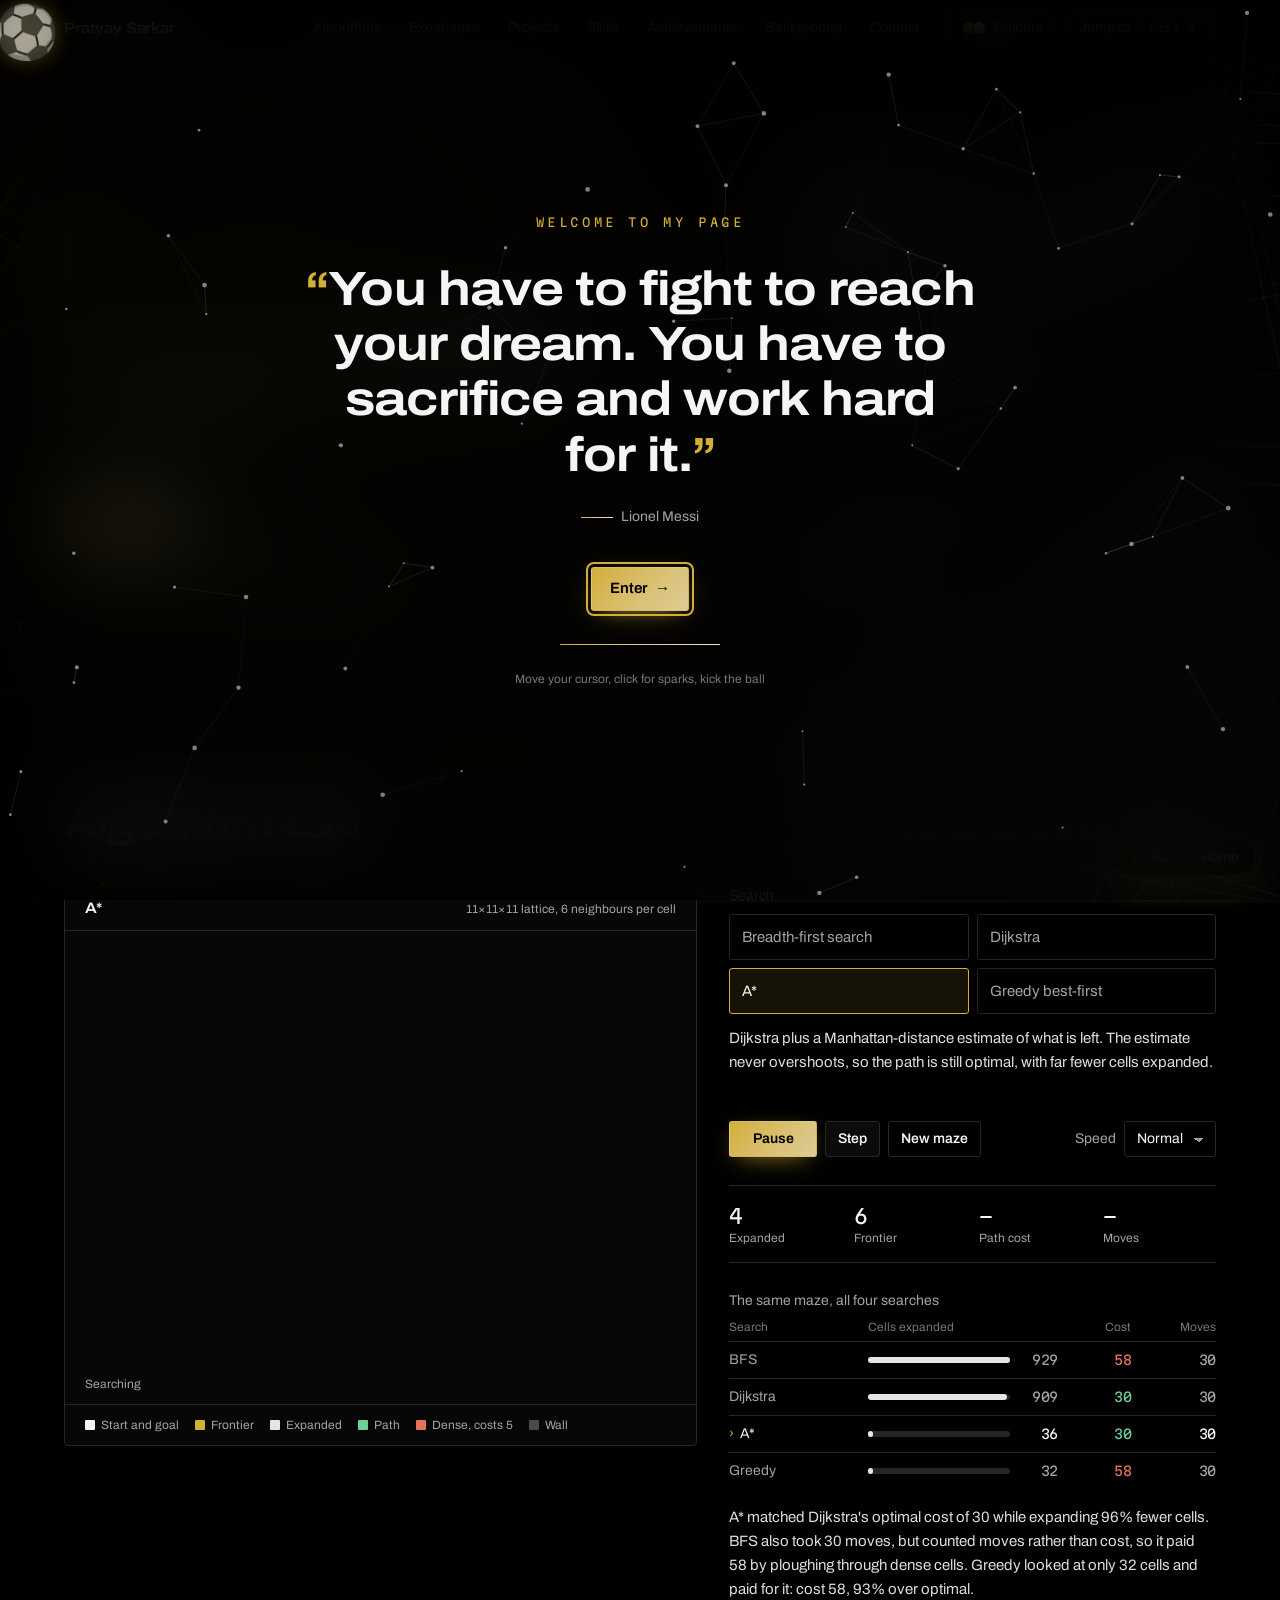
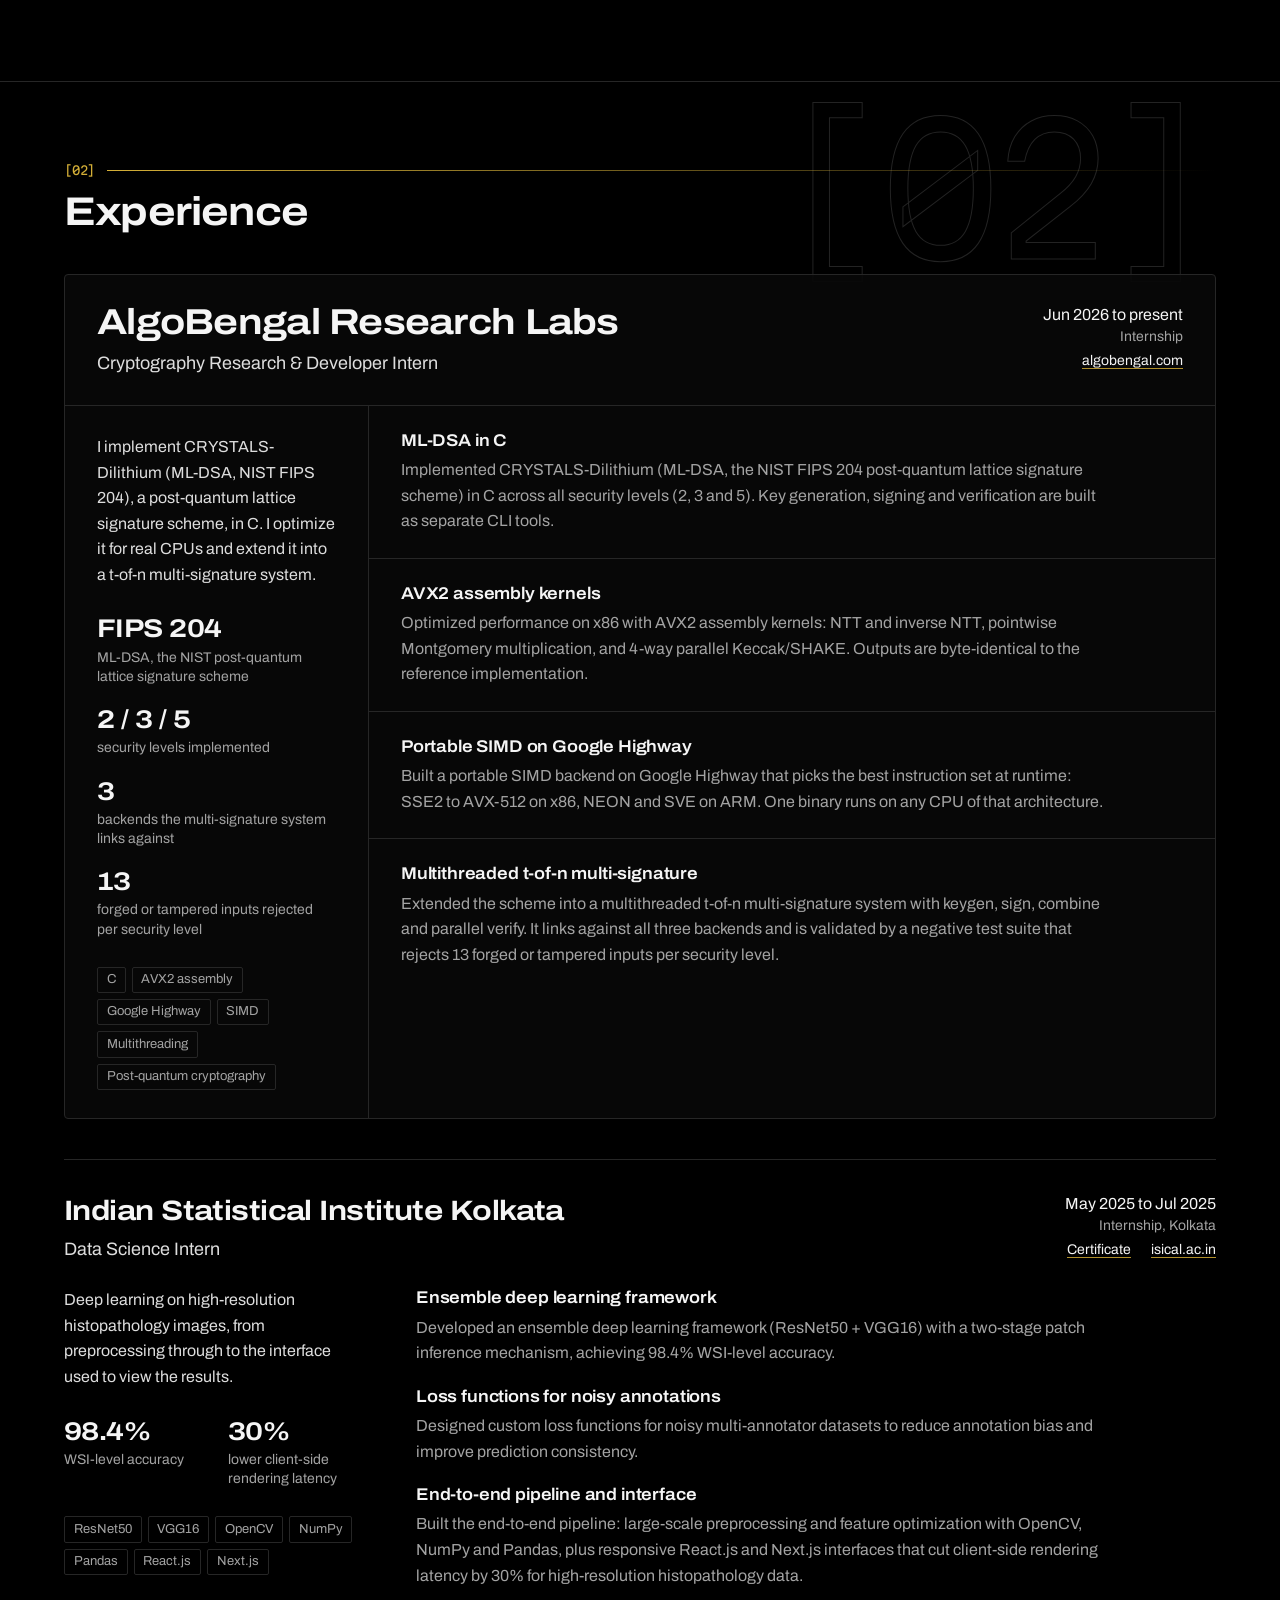
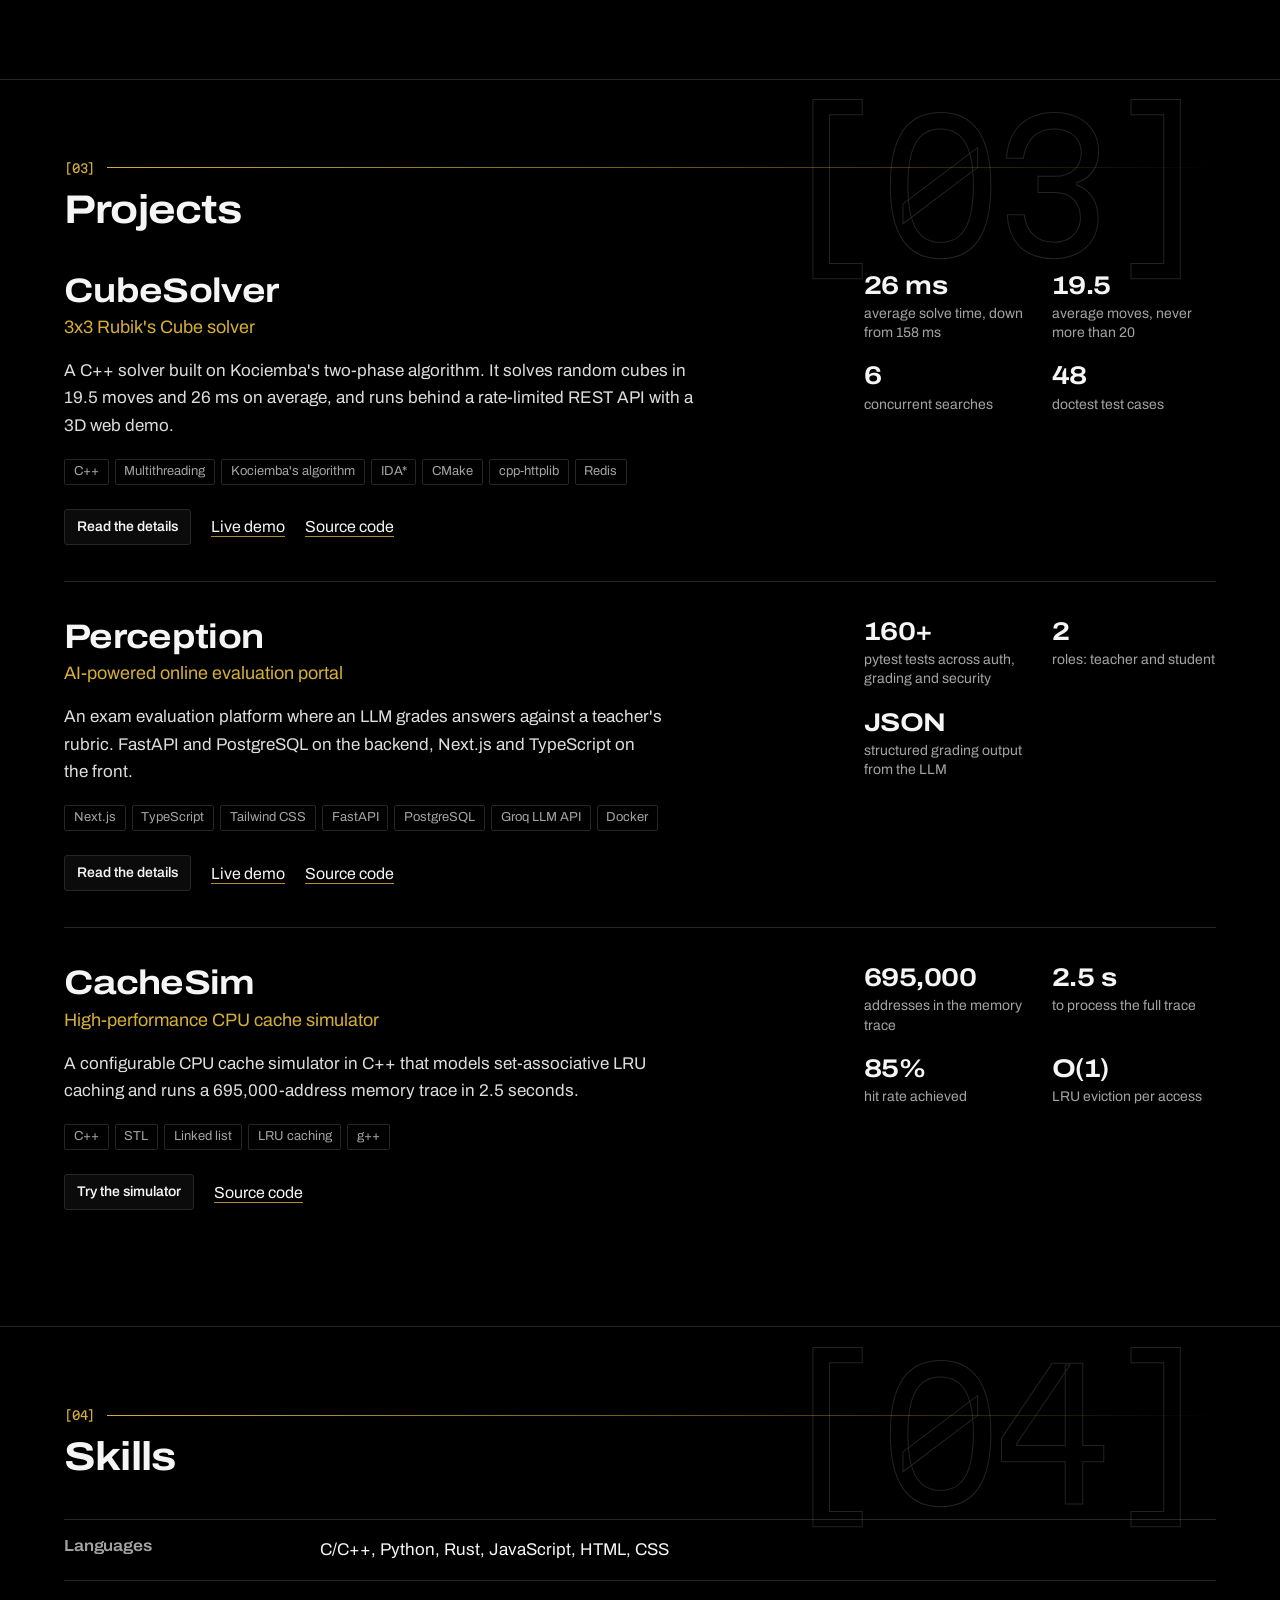
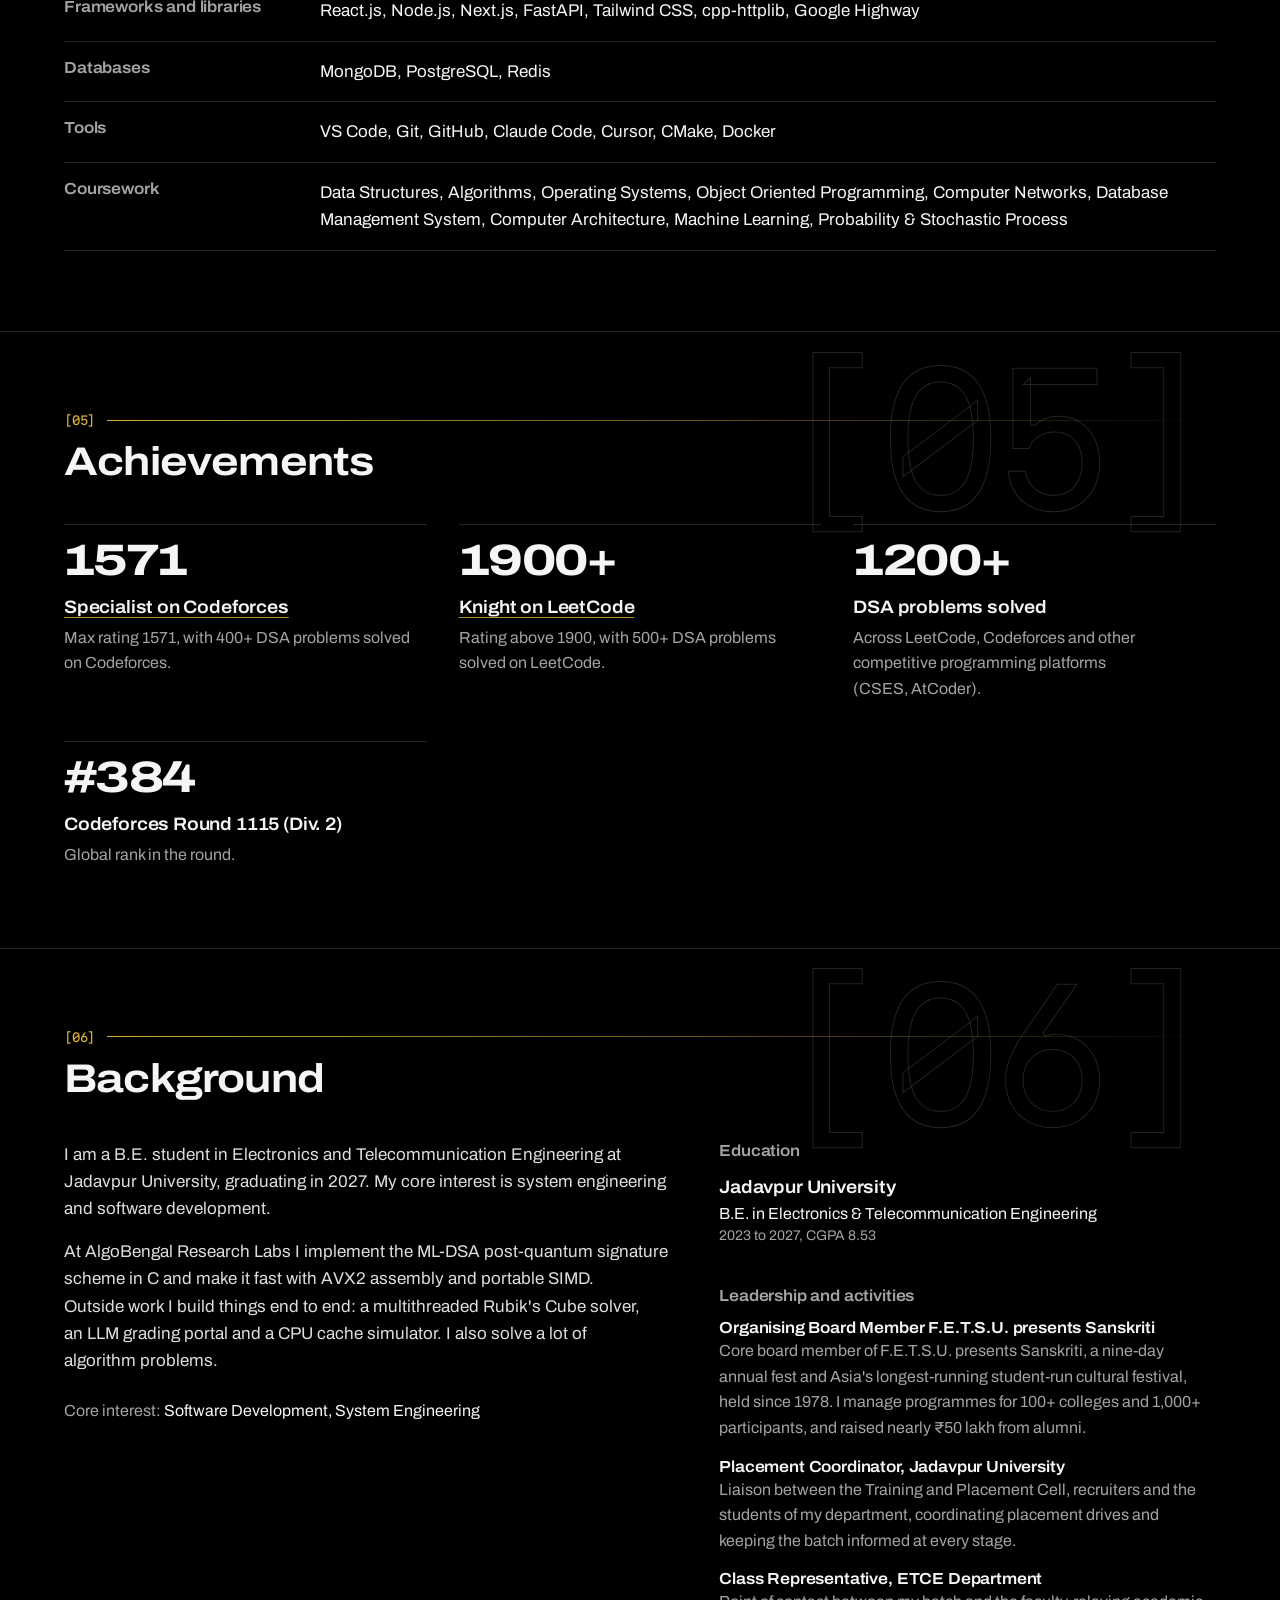
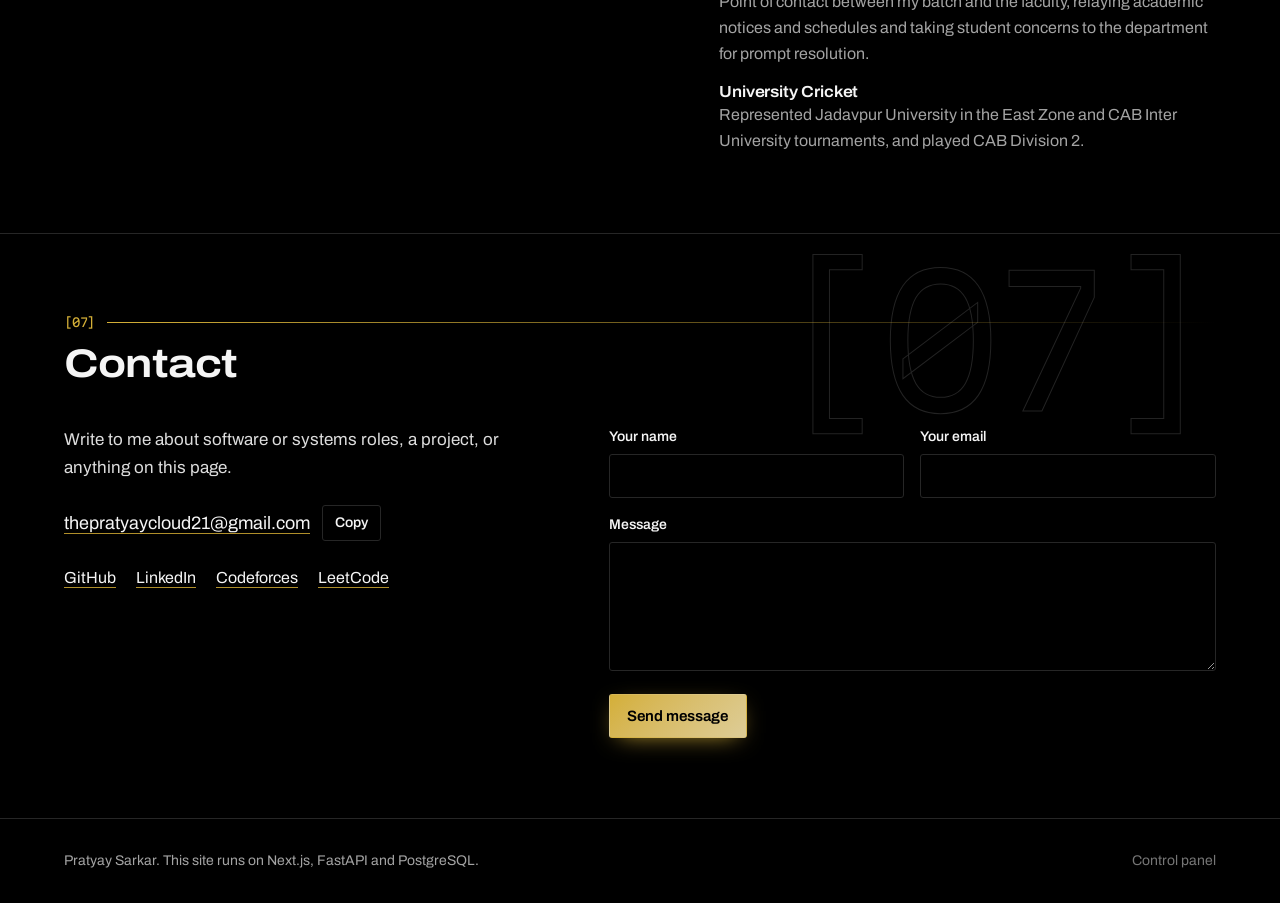
==== commit 84701462: "Publish site pratyay89/portfolio@49cc5c5cf073fb4dff9fabd152c3288c4ad9bd84" ====
--- a/index.html
+++ b/index.html
@@ -1 +1 @@
-<!DOCTYPE html><html lang="en"><head><meta charSet="utf-8"/><link rel="preconnect" href="/" crossorigin=""/><meta name="viewport" content="width=device-width, initial-scale=1"/><link rel="stylesheet" href="/_next/static/chunks/2e3ciuai4gu0u.css" data-precedence="next"/><link rel="preload" as="script" fetchPriority="low" href="/_next/static/chunks/1x6obpmlu1_c2.js"/><script src="/_next/static/chunks/2r4s4h5xul1n-.js" async=""></script><script src="/_next/static/chunks/3dmm3v_fq28gc.js" async=""></script><script src="/_next/static/chunks/1ar3ax_-2xzvy.js" async=""></script><script src="/_next/static/chunks/turbopack-3-ry682tkyiqk.js" async=""></script><script src="/_next/static/chunks/0umf92h1sb77c.js" async=""></script><script src="/_next/static/chunks/3u3t7mroelhhp.js" async=""></script><script src="/_next/static/chunks/2n5qeheznvl4u.js" async=""></script><script src="/_next/static/chunks/0__pxvqcene2r.js" async=""></script><script src="/_next/static/chunks/3xz3_179nn7vv.js" async=""></script><script src="/_next/static/chunks/2ej976yix4c_3.js" async=""></script><meta name="theme-color" content="#000000"/><meta name="color-scheme" content="dark"/><title>Pratyay Sarkar, software development and system engineering</title><meta name="description" content="In software and systems engineering roles, I build high-performance backend services."/><meta property="og:title" content="Pratyay Sarkar, software development and system engineering"/><meta property="og:description" content="In software and systems engineering roles, I build high-performance backend services."/><meta property="og:type" content="website"/><meta name="twitter:card" content="summary"/><meta name="twitter:title" content="Pratyay Sarkar, software development and system engineering"/><meta name="twitter:description" content="In software and systems engineering roles, I build high-performance backend services."/><link rel="icon" href="/icon.svg?icon.09knikl4a-e0t.svg" sizes="any" type="image/svg+xml"/><script>try{var p=JSON.parse(localStorage.getItem("colour-center")||"{}"),r=document.documentElement;r.dataset.theme=p.theme||"gold";r.dataset.ambient=p.follow===false?"fixed":"section";r.dataset.bg=p.background===false?"off":"on";if(sessionStorage.getItem("welcomed"))r.dataset.welcomed="1"}catch(e){}</script><script src="/_next/static/chunks/0cz1d0mv5g_q7.js" noModule=""></script></head><body><div hidden=""><!--$--><!--/$--></div><div class="bg-3d pointer-events-none fixed inset-0 -z-10" aria-hidden="true"><canvas class="absolute inset-0 h-full w-full blur-[3px]"></canvas><canvas class="absolute inset-0 h-full w-full"></canvas></div><div role="dialog" aria-modal="true" aria-label="Welcome" class="welcome fixed inset-0 z-50 flex select-none items-center justify-center overflow-hidden bg-ink/80 px-6 backdrop-blur-2xl "><canvas class="absolute inset-0 h-full w-full" aria-hidden="true"></canvas><div class="welcome-card pointer-events-none relative max-w-[46rem] text-center"><p class="welcome-in type-data text-xs uppercase tracking-[0.3em] text-accent" style="--d:0ms">Welcome to my page</p><blockquote class="mt-8"><p class="type-heading text-[clamp(1.6rem,4.6vw,3rem)] leading-[1.15]"><span><span class="welcome-in inline-block whitespace-nowrap" style="--d:300ms"><span class="welcome-word pointer-events-auto inline-block"><span class="text-accent">“</span>You</span></span> </span><span><span class="welcome-in inline-block whitespace-nowrap" style="--d:410ms"><span class="welcome-word pointer-events-auto inline-block">have</span></span> </span><span><span class="welcome-in inline-block whitespace-nowrap" style="--d:520ms"><span class="welcome-word pointer-events-auto inline-block">to</span></span> </span><span><span class="welcome-in inline-block whitespace-nowrap" style="--d:630ms"><span class="welcome-word pointer-events-auto inline-block">fight</span></span> </span><span><span class="welcome-in inline-block whitespace-nowrap" style="--d:740ms"><span class="welcome-word pointer-events-auto inline-block">to</span></span> </span><span><span class="welcome-in inline-block whitespace-nowrap" style="--d:850ms"><span class="welcome-word pointer-events-auto inline-block">reach</span></span> </span><span><span class="welcome-in inline-block whitespace-nowrap" style="--d:960ms"><span class="welcome-word pointer-events-auto inline-block">your</span></span> </span><span><span class="welcome-in inline-block whitespace-nowrap" style="--d:1070ms"><span class="welcome-word pointer-events-auto inline-block">dream.</span></span> </span><span><span class="welcome-in inline-block whitespace-nowrap" style="--d:1180ms"><span class="welcome-word pointer-events-auto inline-block">You</span></span> </span><span><span class="welcome-in inline-block whitespace-nowrap" style="--d:1290ms"><span class="welcome-word pointer-events-auto inline-block">have</span></span> </span><span><span class="welcome-in inline-block whitespace-nowrap" style="--d:1400ms"><span class="welcome-word pointer-events-auto inline-block">to</span></span> </span><span><span class="welcome-in inline-block whitespace-nowrap" style="--d:1510ms"><span class="welcome-word pointer-events-auto inline-block">sacrifice</span></span> </span><span><span class="welcome-in inline-block whitespace-nowrap" style="--d:1620ms"><span class="welcome-word pointer-events-auto inline-block">and</span></span> </span><span><span class="welcome-in inline-block whitespace-nowrap" style="--d:1730ms"><span class="welcome-word pointer-events-auto inline-block">work</span></span> </span><span><span class="welcome-in inline-block whitespace-nowrap" style="--d:1840ms"><span class="welcome-word pointer-events-auto inline-block">hard</span></span> </span><span><span class="welcome-in inline-block whitespace-nowrap" style="--d:1950ms"><span class="welcome-word pointer-events-auto inline-block">for</span></span> </span><span><span class="welcome-in inline-block whitespace-nowrap" style="--d:2060ms"><span class="welcome-word pointer-events-auto inline-block">it.<span class="text-accent">”</span></span></span></span></p><footer class="welcome-in mt-6 text-sm text-muted" style="--d:2570ms"><span class="mr-2 inline-block h-px w-8 bg-gradient-to-r from-accent to-violet align-middle" aria-hidden="true"></span>Lionel Messi</footer></blockquote><button type="button" class="welcome-in btn btn-primary pointer-events-auto mt-10 gap-2 " style="--d:2770ms">Enter<span aria-hidden="true">→</span></button><div class="mt-6 flex h-5 flex-col items-center justify-center"><div class="h-px w-40 overflow-hidden rounded-full bg-line" aria-hidden="true"><div class="welcome-timer h-full bg-gradient-to-r from-accent to-violet" style="animation-duration:6500ms"></div></div></div><p class="welcome-in mt-4 text-xs text-faint" style="--d:2970ms"><span class="hidden pointer-fine:inline">Move your cursor, click for sparks, kick the ball</span><span class="pointer-fine:hidden">Tap for sparks, tap the ball to kick it</span></p></div></div><div class="spotlight" aria-hidden="true"></div><a href="#main" class="sr-only focus:not-sr-only focus:fixed focus:left-4 focus:top-4 focus:z-50 focus:bg-accent focus:px-3 focus:py-2 focus:text-ink">Skip to content</a><header class="sticky top-0 z-30 border-b border-line/60 bg-ink/60 backdrop-blur-xl backdrop-saturate-150"><div class="mx-auto flex h-14 max-w-[76rem] items-center gap-2 px-5 sm:gap-3 sm:px-8"><a class="type-sub shrink-0 text-[0.95rem] text-text hover:text-accent" href="/">Pratyay Sarkar</a><nav aria-label="Sections" class="relative ml-auto hidden items-center gap-1 lg:flex"><span aria-hidden="true" class="absolute top-1/2 h-8 -translate-y-1/2 rounded-full border border-ambient/40 bg-ambient/10 shadow-[0_0_24px_-6px_var(--ambient)] transition-[left,width,opacity] duration-500 ease-[cubic-bezier(0.2,0.7,0.2,1)] opacity-0" style="left:0;width:0"></span><a class="relative px-3 py-4 text-sm transition-colors duration-300 text-muted hover:text-text" href="/#algorithms">Algorithms</a><a class="relative px-3 py-4 text-sm transition-colors duration-300 text-muted hover:text-text" href="/#experience">Experience</a><a class="relative px-3 py-4 text-sm transition-colors duration-300 text-muted hover:text-text" href="/#projects">Projects</a><a class="relative px-3 py-4 text-sm transition-colors duration-300 text-muted hover:text-text" href="/#skills">Skills</a><a class="relative px-3 py-4 text-sm transition-colors duration-300 text-muted hover:text-text" href="/#achievements">Achievements</a><a class="relative px-3 py-4 text-sm transition-colors duration-300 text-muted hover:text-text" href="/#background">Background</a><a class="relative px-3 py-4 text-sm transition-colors duration-300 text-muted hover:text-text" href="/#contact">Contact</a></nav><div class="ml-auto lg:ml-2"><div class="relative"><button type="button" aria-label="Colour center" aria-expanded="false" aria-controls="colour-center" class="flex h-9 items-center gap-2 rounded-[3px] border border-line bg-panel/70 px-2.5 text-sm text-muted transition-colors hover:border-faint hover:text-text"><span class="flex -space-x-1" aria-hidden="true"><span class="h-3.5 w-3.5 rounded-full border border-ink" style="background:#d4af37"></span><span class="h-3.5 w-3.5 rounded-full border border-ink" style="background:#e5e5e5"></span></span><span class="hidden sm:inline lg:hidden xl:inline" aria-hidden="true">Colours</span></button></div></div><button type="button" aria-haspopup="dialog" class="flex h-9 items-center gap-3 rounded-[3px] border border-line bg-panel/70 px-3 text-sm text-muted transition-colors hover:border-faint hover:text-text"><span class="xl:hidden">Menu</span><span class="hidden whitespace-nowrap xl:inline">Jump to</span><kbd class="hidden whitespace-nowrap rounded-[2px] border border-line px-1.5 py-0.5 text-[0.7rem] text-faint xl:inline">Ctrl K</kbd></button></div><div aria-hidden="true" class="absolute inset-x-0 bottom-[-1px] h-[2px] origin-left bg-gradient-to-r from-ambient via-violet to-ambient shadow-[0_0_12px_var(--ambient)]" style="transform:scaleX(0)"></div></header><nav aria-label="Section index" class="fixed bottom-5 left-1/2 z-30 hidden -translate-x-1/2 items-center gap-1.5 rounded-[6px] border border-line bg-panel/90 py-1.5 pl-3 pr-2 shadow-[0_10px_40px_-12px_rgba(0,0,0,0.8)] backdrop-blur-md lg:flex"><span class="type-data text-[0.7rem] text-faint">sections[</span><button type="button" disabled="" aria-label="Previous section (K)" class="flex h-7 w-6 items-center justify-center rounded-[3px] text-muted transition-colors hover:bg-raised hover:text-text disabled:opacity-30">‹</button><div class="relative flex items-center gap-1 pb-1.5"><a href="#intro" aria-current="location" aria-label="0: Intro" title="0: Intro" class="flex h-7 items-center gap-1.5 rounded-[3px] border px-2 transition-[background-color,border-color,color] duration-300 border-accent bg-accent/15 text-text"><span class="type-data text-[0.72rem] text-accent">0</span><span class="overflow-hidden whitespace-nowrap text-xs transition-opacity duration-500 max-w-[7rem] opacity-100">Intro</span></a><a href="#algorithms" aria-label="1: Algorithms" title="1: Algorithms" class="flex h-7 items-center gap-1.5 rounded-[3px] border px-2 transition-[background-color,border-color,color] duration-300 border-line text-faint hover:border-faint hover:text-text"><span class="type-data text-[0.72rem] ">1</span><span class="overflow-hidden whitespace-nowrap text-xs transition-opacity duration-500 max-w-0 opacity-0">Algorithms</span></a><a href="#experience" aria-label="2: Experience" title="2: Experience" class="flex h-7 items-center gap-1.5 rounded-[3px] border px-2 transition-[background-color,border-color,color] duration-300 border-line text-faint hover:border-faint hover:text-text"><span class="type-data text-[0.72rem] ">2</span><span class="overflow-hidden whitespace-nowrap text-xs transition-opacity duration-500 max-w-0 opacity-0">Experience</span></a><a href="#projects" aria-label="3: Projects" title="3: Projects" class="flex h-7 items-center gap-1.5 rounded-[3px] border px-2 transition-[background-color,border-color,color] duration-300 border-line text-faint hover:border-faint hover:text-text"><span class="type-data text-[0.72rem] ">3</span><span class="overflow-hidden whitespace-nowrap text-xs transition-opacity duration-500 max-w-0 opacity-0">Projects</span></a><a href="#skills" aria-label="4: Skills" title="4: Skills" class="flex h-7 items-center gap-1.5 rounded-[3px] border px-2 transition-[background-color,border-color,color] duration-300 border-line text-faint hover:border-faint hover:text-text"><span class="type-data text-[0.72rem] ">4</span><span class="overflow-hidden whitespace-nowrap text-xs transition-opacity duration-500 max-w-0 opacity-0">Skills</span></a><a href="#achievements" aria-label="5: Achievements" title="5: Achievements" class="flex h-7 items-center gap-1.5 rounded-[3px] border px-2 transition-[background-color,border-color,color] duration-300 border-line text-faint hover:border-faint hover:text-text"><span class="type-data text-[0.72rem] ">5</span><span class="overflow-hidden whitespace-nowrap text-xs transition-opacity duration-500 max-w-0 opacity-0">Achievements</span></a><a href="#background" aria-label="6: Background" title="6: Background" class="flex h-7 items-center gap-1.5 rounded-[3px] border px-2 transition-[background-color,border-color,color] duration-300 border-line text-faint hover:border-faint hover:text-text"><span class="type-data text-[0.72rem] ">6</span><span class="overflow-hidden whitespace-nowrap text-xs transition-opacity duration-500 max-w-0 opacity-0">Background</span></a><a href="#contact" aria-label="7: Contact" title="7: Contact" class="flex h-7 items-center gap-1.5 rounded-[3px] border px-2 transition-[background-color,border-color,color] duration-300 border-line text-faint hover:border-faint hover:text-text"><span class="type-data text-[0.72rem] ">7</span><span class="overflow-hidden whitespace-nowrap text-xs transition-opacity duration-500 max-w-0 opacity-0">Contact</span></a><span aria-hidden="true" class="pointer-events-none absolute -bottom-0.5 left-0 -ml-[3px] h-1.5 w-1.5 rounded-full bg-accent"></span></div><button type="button" aria-label="Next section (J)" class="flex h-7 w-6 items-center justify-center rounded-[3px] text-muted transition-colors hover:bg-raised hover:text-text disabled:opacity-30">›</button><span class="type-data text-[0.7rem] text-faint">]</span><span class="type-data ml-2 border-l border-line pl-3 text-[0.72rem] text-muted" aria-live="polite">i = <span class="text-accent">0</span></span><span class="ml-1 hidden text-[0.65rem] text-faint xl:inline"><kbd class="rounded-[2px] border border-line px-1">J</kbd> <kbd class="rounded-[2px] border border-line px-1">K</kbd></span></nav><main id="main"><section id="intro" aria-label="Introduction" class="mx-auto max-w-[76rem] px-5 pb-16 pt-12 sm:px-8 sm:pb-24 sm:pt-20"><div class="grid grid-cols-[minmax(0,1fr)] gap-12 lg:grid-cols-[minmax(0,1.2fr)_minmax(0,0.8fr)] lg:items-end lg:gap-14"><div data-reveal="true" class="@container"><h1 class="type-display whitespace-nowrap text-white text-[clamp(1.75rem,11.4cqw,6.5rem)]" aria-label="Pratyay Sarkar"><span aria-hidden="true"><span class="typed-caret "></span><span class="invisible">Pratyay</span></span><span aria-hidden="true"> <span class="invisible">Sarkar</span></span></h1><p class="relative type-sub mt-7 text-xl sm:text-[1.375rem]"><span class="whitespace-nowrap"><span class="headline-part inline-block" style="--c:var(--color-accent);--c2:var(--color-violet)">Software Development</span></span><span class="whitespace-nowrap"><span class="px-[0.35em] text-faint">&amp;</span><span class="headline-part inline-block" style="--c:var(--color-violet);--c2:var(--color-accent)">System Engineering</span></span><span aria-hidden="true" class="absolute h-[2px] rounded-full transition-all duration-700 ease-[cubic-bezier(0.2,0.7,0.2,1)]" style="opacity:0"></span></p><p class="mt-4 min-h-[4.9em] max-w-[35rem] text-lg leading-relaxed text-text/90 sm:min-h-[3.3em] sm:text-xl">In software and systems engineering roles, I build <span class="sr-only">high-performance backend services, SIMD-optimized post-quantum cryptography, multithreaded, concurrent systems, software that runs close to the hardware</span><span aria-hidden="true" class="text-text">high-performance backend services<span class="typed-caret"></span></span>.</p><p class="mt-4 text-sm text-muted">Kolkata, West Bengal</p><div class="mt-8 flex flex-wrap items-center gap-3"><a href="#experience" class="btn btn-primary">See my work</a><a href="#contact" class="btn btn-quiet">Get in touch</a></div><div class="mt-7"><ul class="flex flex-wrap gap-x-5 gap-y-1"><li><a href="https://github.com/pratyay89" class="link" target="_blank" rel="noopener noreferrer">GitHub<span class="sr-only"> (opens in a new tab)</span></a></li><li><a href="https://linkedin.com/in/ppratyay25" class="link" target="_blank" rel="noopener noreferrer">LinkedIn<span class="sr-only"> (opens in a new tab)</span></a></li><li><a href="https://codeforces.com/profile/pratyay_01" class="link" target="_blank" rel="noopener noreferrer">Codeforces<span class="sr-only"> (opens in a new tab)</span></a></li><li><a href="https://leetcode.com/u/Pratyay_01/" class="link" target="_blank" rel="noopener noreferrer">LeetCode<span class="sr-only"> (opens in a new tab)</span></a></li></ul></div></div><div data-reveal="true"><figure class="glow rounded-[4px] border border-line bg-panel/70"><figcaption class="flex items-baseline justify-between gap-4 border-b border-line px-4 py-3 sm:px-5"><span class="type-sub text-[0.95rem]">A CPU cache, running live</span><span class="text-xs text-muted">4<!-- --> sets, <!-- -->2<!-- --> ways, <!-- -->16<!-- -->-byte blocks</span></figcaption><div class="space-y-4 px-4 py-4 sm:px-5"><div><div class="mb-1.5 flex items-baseline justify-between text-xs text-muted"><span>Address read</span><span class="type-data text-text"></span></div><div class="type-data grid overflow-hidden rounded-[2px] text-[0.72rem]" style="grid-template-columns:1fr auto auto"><span class="flex min-w-14 flex-col gap-0.5 px-2.5 py-1.5 bg-violet/15 text-violet"><span class="font-sans text-[0.68rem] opacity-80">tag</span><span class="min-h-[1.2em]"></span></span><span class="flex min-w-14 flex-col gap-0.5 px-2.5 py-1.5 bg-accent/15 text-accent"><span class="font-sans text-[0.68rem] opacity-80">set</span><span class="min-h-[1.2em]"></span></span><span class="flex min-w-14 flex-col gap-0.5 px-2.5 py-1.5 bg-line/60 text-muted"><span class="font-sans text-[0.68rem] opacity-80">offset</span><span class="min-h-[1.2em]"></span></span></div></div><table class="type-data w-full table-fixed border-separate border-spacing-y-1 text-[0.72rem]"><thead><tr class="text-left font-sans text-xs font-normal text-faint"><th scope="col" class="w-12 pb-0.5 font-normal">Set</th><th scope="col" class="pb-0.5 font-normal">Newest tag</th><th scope="col" class="pb-0.5 font-normal">Next to evict</th></tr></thead><tbody><tr><th scope="row" class="text-left font-normal text-faint">0</th><td class="pr-1 last:pr-0"><span class="block rounded-[2px] border px-2 py-1.5 transition-colors duration-300 border-line/70 text-faint">empty</span></td><td class="pr-1 last:pr-0"><span class="block rounded-[2px] border px-2 py-1.5 transition-colors duration-300 border-line/70 text-faint">empty</span></td></tr><tr><th scope="row" class="text-left font-normal text-faint">1</th><td class="pr-1 last:pr-0"><span class="block rounded-[2px] border px-2 py-1.5 transition-colors duration-300 border-line/70 text-faint">empty</span></td><td class="pr-1 last:pr-0"><span class="block rounded-[2px] border px-2 py-1.5 transition-colors duration-300 border-line/70 text-faint">empty</span></td></tr><tr><th scope="row" class="text-left font-normal text-faint">2</th><td class="pr-1 last:pr-0"><span class="block rounded-[2px] border px-2 py-1.5 transition-colors duration-300 border-line/70 text-faint">empty</span></td><td class="pr-1 last:pr-0"><span class="block rounded-[2px] border px-2 py-1.5 transition-colors duration-300 border-line/70 text-faint">empty</span></td></tr><tr><th scope="row" class="text-left font-normal text-faint">3</th><td class="pr-1 last:pr-0"><span class="block rounded-[2px] border px-2 py-1.5 transition-colors duration-300 border-line/70 text-faint">empty</span></td><td class="pr-1 last:pr-0"><span class="block rounded-[2px] border px-2 py-1.5 transition-colors duration-300 border-line/70 text-faint">empty</span></td></tr></tbody></table><div class="flex items-end justify-between gap-4"><p class="text-sm text-muted">Waiting for the first read</p><p class="shrink-0 text-right text-xs text-muted"><span class="type-data block text-xl text-text">0<!-- -->%</span>hit rate over <!-- -->0<!-- --> reads</p></div></div><div class="flex flex-wrap items-center gap-2 border-t border-line px-4 py-3 sm:px-5"><button type="button" class="btn btn-small">Run</button><button type="button" class="btn btn-small btn-quiet">Step once</button><a class="link ml-auto text-sm" href="/projects/cachesim/#simulator">Open the full simulator</a></div></figure></div></div></section><section id="algorithms" aria-labelledby="algorithms-heading" class="border-t border-line"><div class="mx-auto max-w-[76rem] px-5 py-16 sm:px-8 sm:py-20"><div data-reveal="true" class="section-heading relative isolate mb-8 sm:mb-10"><span class="section-ghost" aria-hidden="true"></span><p class="mb-3 flex items-center gap-3 text-ambient" aria-hidden="true"><span class="section-index type-data text-xs"></span><span class="section-rule h-px flex-1"></span></p><div class="flex flex-wrap items-baseline justify-between gap-x-6 gap-y-1"><h2 id="algorithms-heading" class="type-heading text-[2rem] sm:text-[2.5rem]">Algorithm Lab</h2><p class="text-sm text-muted">Four shortest-path searches on one 3D maze. Drag it to turn it.</p></div></div><div data-reveal="true"><div class="grid gap-6 lg:grid-cols-[minmax(0,1.3fr)_minmax(0,1fr)] lg:gap-8"><figure class="glow self-start overflow-hidden rounded-[4px] border border-line bg-panel/70"><figcaption class="flex flex-wrap items-baseline justify-between gap-x-4 gap-y-1 border-b border-line px-4 py-3 sm:px-5"><span class="type-sub text-[0.95rem]">A*</span><span class="text-xs text-muted">11<!-- -->×<!-- -->11<!-- -->×<!-- -->11<!-- --> lattice, 6 neighbours per cell</span></figcaption><div class="relative aspect-square sm:aspect-[4/3]"><canvas tabindex="0" role="img" aria-label="A rotating 11 by 11 by 11 maze. A*: Ready. Start in the near corner, goal in the far one." class="absolute inset-0 h-full w-full cursor-grab touch-pan-y active:cursor-grabbing"></canvas><p class="pointer-events-none absolute bottom-3 left-4 right-4 text-xs text-muted sm:left-5" aria-live="polite">Ready. Start in the near corner, goal in the far one.</p></div><ul class="flex flex-wrap gap-x-4 gap-y-1.5 border-t border-line px-4 py-3 text-xs text-muted sm:px-5"><li class="flex items-center gap-1.5"><span class="h-2.5 w-2.5 rounded-[1px]" style="background:var(--color-text)" aria-hidden="true"></span>Start and goal</li><li class="flex items-center gap-1.5"><span class="h-2.5 w-2.5 rounded-[1px]" style="background:var(--color-accent)" aria-hidden="true"></span>Frontier</li><li class="flex items-center gap-1.5"><span class="h-2.5 w-2.5 rounded-[1px]" style="background:var(--color-violet)" aria-hidden="true"></span>Expanded</li><li class="flex items-center gap-1.5"><span class="h-2.5 w-2.5 rounded-[1px]" style="background:var(--color-success)" aria-hidden="true"></span>Path</li><li class="flex items-center gap-1.5"><span class="h-2.5 w-2.5 rounded-[1px]" style="background:var(--color-danger)" aria-hidden="true"></span>Dense, costs 5</li><li class="flex items-center gap-1.5"><span class="h-2.5 w-2.5 rounded-[1px]" style="background:color-mix(in srgb, var(--color-line) 55%, var(--color-faint))" aria-hidden="true"></span>Wall</li></ul></figure><div class="space-y-7"><div><p class="mb-2 text-sm text-muted" id="algo-label">Search</p><div class="grid grid-cols-2 gap-2" role="radiogroup" aria-labelledby="algo-label"><button type="button" role="radio" aria-checked="false" class="rounded-[3px] border px-3 py-2.5 text-left text-[0.9375rem] transition-colors border-line text-muted hover:border-faint hover:text-text">Breadth-first search</button><button type="button" role="radio" aria-checked="false" class="rounded-[3px] border px-3 py-2.5 text-left text-[0.9375rem] transition-colors border-line text-muted hover:border-faint hover:text-text">Dijkstra</button><button type="button" role="radio" aria-checked="true" class="rounded-[3px] border px-3 py-2.5 text-left text-[0.9375rem] transition-colors border-accent bg-accent/10 text-text">A*</button><button type="button" role="radio" aria-checked="false" class="rounded-[3px] border px-3 py-2.5 text-left text-[0.9375rem] transition-colors border-line text-muted hover:border-faint hover:text-text">Greedy best-first</button></div><p class="mt-3 min-h-[4.5em] text-[0.9375rem] text-text/90">Dijkstra plus a Manhattan-distance estimate of what is left. The estimate never overshoots, so the path is still optimal, with far fewer cells expanded.</p></div><div class="flex flex-wrap items-center gap-2"><button type="button" class="btn btn-primary btn-small min-w-[5.5rem]">Run</button><button type="button" class="btn btn-small">Step</button><button type="button" class="btn btn-small btn-quiet">New maze</button><label class="ml-auto flex items-center gap-2 text-sm text-muted">Speed<select class="input min-h-9 w-auto py-1 text-sm"><option value="0">Slow</option><option value="1" selected="">Normal</option><option value="2">Fast</option><option value="3">Instant</option></select></label></div><dl class="grid grid-cols-4 gap-3 border-y border-line py-4"><div class="flex flex-col"><dt class="text-xs text-muted">Expanded</dt><dd class="type-data order-first text-xl text-text">0</dd></div><div class="flex flex-col"><dt class="text-xs text-muted">Frontier</dt><dd class="type-data order-first text-xl text-text">1</dd></div><div class="flex flex-col"><dt class="text-xs text-muted">Path cost</dt><dd class="type-data order-first text-xl text-text">–</dd></div><div class="flex flex-col"><dt class="text-xs text-muted">Moves</dt><dd class="type-data order-first text-xl text-text">–</dd></div></dl><div><p class="mb-2 text-sm text-muted">The same maze, all four searches</p><table class="w-full text-sm"><thead><tr class="text-left text-xs text-faint"><th scope="col" class="pb-1.5 font-normal">Search</th><th scope="col" class="pb-1.5 font-normal">Cells expanded</th><th scope="col" class="pb-1.5 text-right font-normal">Cost</th><th scope="col" class="pb-1.5 text-right font-normal">Moves</th></tr></thead><tbody><tr class="cursor-pointer border-t border-line text-muted hover:text-text"><th scope="row" class="py-2 pr-3 text-left font-normal">BFS</th><td class="py-2 pr-3"><span class="flex items-center gap-2"><span class="h-1.5 flex-1 rounded-full bg-line"><span class="block h-full rounded-full bg-violet" style="width:100%"></span></span><span class="type-data w-10 text-right">929</span></span></td><td class="type-data py-2 text-right text-danger">58</td><td class="type-data py-2 text-right">30</td></tr><tr class="cursor-pointer border-t border-line text-muted hover:text-text"><th scope="row" class="py-2 pr-3 text-left font-normal">Dijkstra</th><td class="py-2 pr-3"><span class="flex items-center gap-2"><span class="h-1.5 flex-1 rounded-full bg-line"><span class="block h-full rounded-full bg-violet" style="width:97.84714747039828%"></span></span><span class="type-data w-10 text-right">909</span></span></td><td class="type-data py-2 text-right text-success">30</td><td class="type-data py-2 text-right">30</td></tr><tr class="cursor-pointer border-t border-line text-text"><th scope="row" class="py-2 pr-3 text-left font-normal"><span class="mr-1.5 text-accent">›</span>A*</th><td class="py-2 pr-3"><span class="flex items-center gap-2"><span class="h-1.5 flex-1 rounded-full bg-line"><span class="block h-full rounded-full bg-violet" style="width:3.8751345532831003%"></span></span><span class="type-data w-10 text-right">36</span></span></td><td class="type-data py-2 text-right text-success">30</td><td class="type-data py-2 text-right">30</td></tr><tr class="cursor-pointer border-t border-line text-muted hover:text-text"><th scope="row" class="py-2 pr-3 text-left font-normal">Greedy</th><td class="py-2 pr-3"><span class="flex items-center gap-2"><span class="h-1.5 flex-1 rounded-full bg-line"><span class="block h-full rounded-full bg-violet" style="width:3.4445640473627552%"></span></span><span class="type-data w-10 text-right">32</span></span></td><td class="type-data py-2 text-right text-danger">58</td><td class="type-data py-2 text-right">30</td></tr></tbody></table><p class="mt-4 text-[0.9375rem] text-text/90">A* matched Dijkstra&#x27;s optimal cost of 30 while expanding 96% fewer cells. BFS also took 30 moves, but counted moves rather than cost, so it paid 58 by ploughing through dense cells. Greedy looked at only 32 cells and paid for it: cost 58, 93% over optimal.</p></div></div></div></div></div></section><section id="experience" aria-labelledby="experience-heading" class="border-t border-line"><div class="mx-auto max-w-[76rem] px-5 py-16 sm:px-8 sm:py-20"><div data-reveal="true" class="section-heading relative isolate mb-8 sm:mb-10"><span class="section-ghost" aria-hidden="true"></span><p class="mb-3 flex items-center gap-3 text-ambient" aria-hidden="true"><span class="section-index type-data text-xs"></span><span class="section-rule h-px flex-1"></span></p><div class="flex flex-wrap items-baseline justify-between gap-x-6 gap-y-1"><h2 id="experience-heading" class="type-heading text-[2rem] sm:text-[2.5rem]">Experience</h2></div></div><div class="space-y-10"><article data-reveal="true" class="glow overflow-hidden rounded-[4px] border border-line bg-panel/70"><header class="flex flex-wrap items-start justify-between gap-x-8 gap-y-3 border-b border-line px-5 py-6 sm:px-8 sm:py-7"><div><h3 class="type-heading text-[1.75rem] sm:text-[2.25rem]">AlgoBengal Research Labs</h3><p class="mt-1.5 text-lg text-text/90">Cryptography Research &amp; Developer Intern</p></div><div class="text-sm text-muted sm:text-right"><p class="text-base text-text">Jun 2026 to present</p><p>Internship</p><div class="mt-1 sm:flex sm:justify-end"><ul class="flex flex-wrap gap-x-5 gap-y-1"><li><a href="https://algobengal.com/" class="link" target="_blank" rel="noopener noreferrer">algobengal.com<span class="sr-only"> (opens in a new tab)</span></a></li></ul></div></div></header><div class="grid lg:grid-cols-[minmax(0,19rem)_minmax(0,1fr)] "><div class="space-y-7 border-b border-line px-5 py-6 sm:px-8 sm:py-7 lg:border-b-0 lg:border-r"><p class="text-text/90">I implement CRYSTALS-Dilithium (ML-DSA, NIST FIPS 204), a post-quantum lattice signature scheme, in C. I optimize it for real CPUs and extend it into a t-of-n multi-signature system.</p><dl class="grid gap-x-6 gap-y-5 grid-cols-1"><div class="flex flex-col"><dt class="mt-1 text-sm leading-snug text-muted">ML-DSA, the NIST post-quantum lattice signature scheme</dt><dd class="type-heading order-first text-[1.6rem] text-text">FIPS 204</dd></div><div class="flex flex-col"><dt class="mt-1 text-sm leading-snug text-muted">security levels implemented</dt><dd class="type-heading order-first text-[1.6rem] text-text">2 / 3 / 5</dd></div><div class="flex flex-col"><dt class="mt-1 text-sm leading-snug text-muted">backends the multi-signature system links against</dt><dd class="type-heading order-first text-[1.6rem] text-text">3</dd></div><div class="flex flex-col"><dt class="mt-1 text-sm leading-snug text-muted">forged or tampered inputs rejected per security level</dt><dd class="type-heading order-first text-[1.6rem] text-text">13</dd></div></dl><ul class="flex flex-wrap gap-1.5" aria-label="Technologies used"><li class="tag">C</li><li class="tag">AVX2 assembly</li><li class="tag">Google Highway</li><li class="tag">SIMD</li><li class="tag">Multithreading</li><li class="tag">Post-quantum cryptography</li></ul></div><ol class="divide-y divide-line"><li class="px-5 py-5 transition-colors hover:bg-raised/50 sm:px-8 sm:py-6"><h4 class="type-sub text-[1.0625rem] text-text">ML-DSA in C</h4><p class="max-w-[44rem] text-muted mt-1.5">Implemented CRYSTALS-Dilithium (ML-DSA, the NIST FIPS 204 post-quantum lattice signature scheme) in C across all security levels (2, 3 and 5). Key generation, signing and verification are built as separate CLI tools.</p></li><li class="px-5 py-5 transition-colors hover:bg-raised/50 sm:px-8 sm:py-6"><h4 class="type-sub text-[1.0625rem] text-text">AVX2 assembly kernels</h4><p class="max-w-[44rem] text-muted mt-1.5">Optimized performance on x86 with AVX2 assembly kernels: NTT and inverse NTT, pointwise Montgomery multiplication, and 4-way parallel Keccak/SHAKE. Outputs are byte-identical to the reference implementation.</p></li><li class="px-5 py-5 transition-colors hover:bg-raised/50 sm:px-8 sm:py-6"><h4 class="type-sub text-[1.0625rem] text-text">Portable SIMD on Google Highway</h4><p class="max-w-[44rem] text-muted mt-1.5">Built a portable SIMD backend on Google Highway that picks the best instruction set at runtime: SSE2 to AVX-512 on x86, NEON and SVE on ARM. One binary runs on any CPU of that architecture.</p></li><li class="px-5 py-5 transition-colors hover:bg-raised/50 sm:px-8 sm:py-6"><h4 class="type-sub text-[1.0625rem] text-text">Multithreaded t-of-n multi-signature</h4><p class="max-w-[44rem] text-muted mt-1.5">Extended the scheme into a multithreaded t-of-n multi-signature system with keygen, sign, combine and parallel verify. It links against all three backends and is validated by a negative test suite that rejects 13 forged or tampered inputs per security level.</p></li></ol></div></article><article data-reveal="true" class="border-t border-line pt-8"><header class="flex flex-wrap items-start justify-between gap-x-8 gap-y-3 pb-6"><div><h3 class="type-heading text-2xl sm:text-[1.75rem]">Indian Statistical Institute Kolkata</h3><p class="mt-1.5 text-lg text-text/90">Data Science Intern</p></div><div class="text-sm text-muted sm:text-right"><p class="text-base text-text">May 2025 to Jul 2025</p><p>Internship, Kolkata</p><div class="mt-1 sm:flex sm:justify-end"><ul class="flex flex-wrap gap-x-5 gap-y-1"><li><a href="https://drive.google.com/drive/folders/1E1cssxxr69LYiU7JnZA5kBuawKo_gPXF" class="link" target="_blank" rel="noopener noreferrer">Certificate<span class="sr-only"> (opens in a new tab)</span></a></li><li><a href="https://www.isical.ac.in/" class="link" target="_blank" rel="noopener noreferrer">isical.ac.in<span class="sr-only"> (opens in a new tab)</span></a></li></ul></div></div></header><div class="grid lg:grid-cols-[minmax(0,19rem)_minmax(0,1fr)] gap-x-12"><div class="space-y-7 pb-6"><p class="text-text/90">Deep learning on high-resolution histopathology images, from preprocessing through to the interface used to view the results.</p><dl class="grid gap-x-6 gap-y-5 grid-cols-2"><div class="flex flex-col"><dt class="mt-1 text-sm leading-snug text-muted">WSI-level accuracy</dt><dd class="type-heading order-first text-[1.6rem] text-text">98.4%</dd></div><div class="flex flex-col"><dt class="mt-1 text-sm leading-snug text-muted">lower client-side rendering latency</dt><dd class="type-heading order-first text-[1.6rem] text-text">30%</dd></div></dl><ul class="flex flex-wrap gap-1.5" aria-label="Technologies used"><li class="tag">ResNet50</li><li class="tag">VGG16</li><li class="tag">OpenCV</li><li class="tag">NumPy</li><li class="tag">Pandas</li><li class="tag">React.js</li><li class="tag">Next.js</li></ul></div><ol class="space-y-5"><li class=""><h4 class="type-sub text-[1.0625rem] text-text">Ensemble deep learning framework</h4><p class="max-w-[44rem] text-muted mt-1.5">Developed an ensemble deep learning framework (ResNet50 + VGG16) with a two-stage patch inference mechanism, achieving 98.4% WSI-level accuracy.</p></li><li class=""><h4 class="type-sub text-[1.0625rem] text-text">Loss functions for noisy annotations</h4><p class="max-w-[44rem] text-muted mt-1.5">Designed custom loss functions for noisy multi-annotator datasets to reduce annotation bias and improve prediction consistency.</p></li><li class=""><h4 class="type-sub text-[1.0625rem] text-text">End-to-end pipeline and interface</h4><p class="max-w-[44rem] text-muted mt-1.5">Built the end-to-end pipeline: large-scale preprocessing and feature optimization with OpenCV, NumPy and Pandas, plus responsive React.js and Next.js interfaces that cut client-side rendering latency by 30% for high-resolution histopathology data.</p></li></ol></div></article></div></div></section><section id="projects" aria-labelledby="projects-heading" class="border-t border-line"><div class="mx-auto max-w-[76rem] px-5 py-16 sm:px-8 sm:py-20"><div data-reveal="true" class="section-heading relative isolate mb-8 sm:mb-10"><span class="section-ghost" aria-hidden="true"></span><p class="mb-3 flex items-center gap-3 text-ambient" aria-hidden="true"><span class="section-index type-data text-xs"></span><span class="section-rule h-px flex-1"></span></p><div class="flex flex-wrap items-baseline justify-between gap-x-6 gap-y-1"><h2 id="projects-heading" class="type-heading text-[2rem] sm:text-[2.5rem]">Projects</h2></div></div><div><article data-reveal="true" class="grid gap-x-12 gap-y-7 border-t border-line py-9 first:border-t-0 first:pt-0 lg:grid-cols-[minmax(0,1fr)_minmax(0,22rem)]"><div><h3 class="type-heading text-[1.75rem] sm:text-[2.125rem]"><a class="hover:text-accent" href="/projects/cubesolver/">CubeSolver</a></h3><p class="mt-1 text-lg text-accent">3x3 Rubik&#x27;s Cube solver</p><p class="mt-4 max-w-[40rem] text-[1.0625rem] text-text/90">A C++ solver built on Kociemba&#x27;s two-phase algorithm. It solves random cubes in 19.5 moves and 26 ms on average, and runs behind a rate-limited REST API with a 3D web demo.</p><div class="mt-5"><ul class="flex flex-wrap gap-1.5" aria-label="Technologies used"><li class="tag">C++</li><li class="tag">Multithreading</li><li class="tag">Kociemba&#x27;s algorithm</li><li class="tag">IDA*</li><li class="tag">CMake</li><li class="tag">cpp-httplib</li><li class="tag">Redis</li></ul></div><ul class="mt-6 flex flex-wrap items-center gap-x-5 gap-y-2"><li><a class="btn btn-small" href="/projects/cubesolver/">Read the details</a></li><li><a href="https://cubesolver-ty5i.onrender.com" class="link" target="_blank" rel="noopener noreferrer">Live demo<span class="sr-only"> (opens in a new tab)</span></a></li><li><a href="https://github.com/pratyay89/cubesolver" class="link" target="_blank" rel="noopener noreferrer">Source code<span class="sr-only"> (opens in a new tab)</span></a></li></ul></div><div class="space-y-6"><dl class="grid gap-x-6 gap-y-5 grid-cols-2"><div class="flex flex-col"><dt class="mt-1 text-sm leading-snug text-muted">average solve time, down from 158 ms</dt><dd class="type-heading order-first text-[1.6rem] text-text">26 ms</dd></div><div class="flex flex-col"><dt class="mt-1 text-sm leading-snug text-muted">average moves, never more than 20</dt><dd class="type-heading order-first text-[1.6rem] text-text">19.5</dd></div><div class="flex flex-col"><dt class="mt-1 text-sm leading-snug text-muted">concurrent searches</dt><dd class="type-heading order-first text-[1.6rem] text-text">6</dd></div><div class="flex flex-col"><dt class="mt-1 text-sm leading-snug text-muted">doctest test cases</dt><dd class="type-heading order-first text-[1.6rem] text-text">48</dd></div></dl></div></article><article data-reveal="true" class="grid gap-x-12 gap-y-7 border-t border-line py-9 first:border-t-0 first:pt-0 lg:grid-cols-[minmax(0,1fr)_minmax(0,22rem)]"><div><h3 class="type-heading text-[1.75rem] sm:text-[2.125rem]"><a class="hover:text-accent" href="/projects/perception/">Perception</a></h3><p class="mt-1 text-lg text-accent">AI-powered online evaluation portal</p><p class="mt-4 max-w-[40rem] text-[1.0625rem] text-text/90">An exam evaluation platform where an LLM grades answers against a teacher&#x27;s rubric. FastAPI and PostgreSQL on the backend, Next.js and TypeScript on the front.</p><div class="mt-5"><ul class="flex flex-wrap gap-1.5" aria-label="Technologies used"><li class="tag">Next.js</li><li class="tag">TypeScript</li><li class="tag">Tailwind CSS</li><li class="tag">FastAPI</li><li class="tag">PostgreSQL</li><li class="tag">Groq LLM API</li><li class="tag">Docker</li></ul></div><ul class="mt-6 flex flex-wrap items-center gap-x-5 gap-y-2"><li><a class="btn btn-small" href="/projects/perception/">Read the details</a></li><li><a href="https://perception-sigma-lemon.vercel.app" class="link" target="_blank" rel="noopener noreferrer">Live demo<span class="sr-only"> (opens in a new tab)</span></a></li><li><a href="https://github.com/pratyay89/Perception" class="link" target="_blank" rel="noopener noreferrer">Source code<span class="sr-only"> (opens in a new tab)</span></a></li></ul></div><div class="space-y-6"><dl class="grid gap-x-6 gap-y-5 grid-cols-2"><div class="flex flex-col"><dt class="mt-1 text-sm leading-snug text-muted">pytest tests across auth, grading and security</dt><dd class="type-heading order-first text-[1.6rem] text-text">160+</dd></div><div class="flex flex-col"><dt class="mt-1 text-sm leading-snug text-muted">roles: teacher and student</dt><dd class="type-heading order-first text-[1.6rem] text-text">2</dd></div><div class="flex flex-col"><dt class="mt-1 text-sm leading-snug text-muted">structured grading output from the LLM</dt><dd class="type-heading order-first text-[1.6rem] text-text">JSON</dd></div></dl></div></article><article data-reveal="true" class="grid gap-x-12 gap-y-7 border-t border-line py-9 first:border-t-0 first:pt-0 lg:grid-cols-[minmax(0,1fr)_minmax(0,22rem)]"><div><h3 class="type-heading text-[1.75rem] sm:text-[2.125rem]"><a class="hover:text-accent" href="/projects/cachesim/">CacheSim</a></h3><p class="mt-1 text-lg text-accent">High-performance CPU cache simulator</p><p class="mt-4 max-w-[40rem] text-[1.0625rem] text-text/90">A configurable CPU cache simulator in C++ that models set-associative LRU caching and runs a 695,000-address memory trace in 2.5 seconds.</p><div class="mt-5"><ul class="flex flex-wrap gap-1.5" aria-label="Technologies used"><li class="tag">C++</li><li class="tag">STL</li><li class="tag">Linked list</li><li class="tag">LRU caching</li><li class="tag">g++</li></ul></div><ul class="mt-6 flex flex-wrap items-center gap-x-5 gap-y-2"><li><a class="btn btn-small" href="/projects/cachesim/#simulator">Try the simulator</a></li><li><a href="https://github.com/pratyay89/LRU_Cache_Simulator" class="link" target="_blank" rel="noopener noreferrer">Source code<span class="sr-only"> (opens in a new tab)</span></a></li></ul></div><div class="space-y-6"><dl class="grid gap-x-6 gap-y-5 grid-cols-2"><div class="flex flex-col"><dt class="mt-1 text-sm leading-snug text-muted">addresses in the memory trace</dt><dd class="type-heading order-first text-[1.6rem] text-text">695,000</dd></div><div class="flex flex-col"><dt class="mt-1 text-sm leading-snug text-muted">to process the full trace</dt><dd class="type-heading order-first text-[1.6rem] text-text">2.5 s</dd></div><div class="flex flex-col"><dt class="mt-1 text-sm leading-snug text-muted">hit rate achieved</dt><dd class="type-heading order-first text-[1.6rem] text-text">85%</dd></div><div class="flex flex-col"><dt class="mt-1 text-sm leading-snug text-muted">LRU eviction per access</dt><dd class="type-heading order-first text-[1.6rem] text-text">O(1)</dd></div></dl></div></article></div></div></section><section id="skills" aria-labelledby="skills-heading" class="border-t border-line"><div class="mx-auto max-w-[76rem] px-5 py-16 sm:px-8 sm:py-20"><div data-reveal="true" class="section-heading relative isolate mb-8 sm:mb-10"><span class="section-ghost" aria-hidden="true"></span><p class="mb-3 flex items-center gap-3 text-ambient" aria-hidden="true"><span class="section-index type-data text-xs"></span><span class="section-rule h-px flex-1"></span></p><div class="flex flex-wrap items-baseline justify-between gap-x-6 gap-y-1"><h2 id="skills-heading" class="type-heading text-[2rem] sm:text-[2.5rem]">Skills</h2></div></div><dl class="divide-y divide-line border-y border-line"><div data-reveal="true" class="grid gap-x-8 gap-y-1 py-4 sm:grid-cols-[14rem_1fr]"><dt class="type-sub text-muted">Languages</dt><dd class="text-[1.0625rem] leading-relaxed">C/C++, Python, Rust, JavaScript, HTML, CSS</dd></div><div data-reveal="true" class="grid gap-x-8 gap-y-1 py-4 sm:grid-cols-[14rem_1fr]"><dt class="type-sub text-muted">Frameworks and libraries</dt><dd class="text-[1.0625rem] leading-relaxed">React.js, Node.js, Next.js, FastAPI, Tailwind CSS, cpp-httplib, Google Highway</dd></div><div data-reveal="true" class="grid gap-x-8 gap-y-1 py-4 sm:grid-cols-[14rem_1fr]"><dt class="type-sub text-muted">Databases</dt><dd class="text-[1.0625rem] leading-relaxed">MongoDB, PostgreSQL, Redis</dd></div><div data-reveal="true" class="grid gap-x-8 gap-y-1 py-4 sm:grid-cols-[14rem_1fr]"><dt class="type-sub text-muted">Tools</dt><dd class="text-[1.0625rem] leading-relaxed">VS Code, Git, GitHub, Claude Code, Cursor, CMake, Docker</dd></div><div data-reveal="true" class="grid gap-x-8 gap-y-1 py-4 sm:grid-cols-[14rem_1fr]"><dt class="type-sub text-muted">Coursework</dt><dd class="text-[1.0625rem] leading-relaxed">Data Structures, Algorithms, Operating Systems, Object Oriented Programming, Computer Networks, Database Management System, Computer Architecture, Machine Learning, Probability &amp; Stochastic Process</dd></div></dl></div></section><section id="achievements" aria-labelledby="achievements-heading" class="border-t border-line"><div class="mx-auto max-w-[76rem] px-5 py-16 sm:px-8 sm:py-20"><div data-reveal="true" class="section-heading relative isolate mb-8 sm:mb-10"><span class="section-ghost" aria-hidden="true"></span><p class="mb-3 flex items-center gap-3 text-ambient" aria-hidden="true"><span class="section-index type-data text-xs"></span><span class="section-rule h-px flex-1"></span></p><div class="flex flex-wrap items-baseline justify-between gap-x-6 gap-y-1"><h2 id="achievements-heading" class="type-heading text-[2rem] sm:text-[2.5rem]">Achievements</h2></div></div><ul class="grid gap-x-8 gap-y-10 sm:grid-cols-2 lg:grid-cols-3"><li data-reveal="true" class="border-t border-line pt-4"><p class="type-display text-[2.75rem] text-text">1571</p><h3 class="type-sub mt-3 text-lg"><a href="https://codeforces.com/profile/pratyay_01" class="link" target="_blank" rel="noopener noreferrer">Specialist on Codeforces<span class="sr-only"> (opens in a new tab)</span></a></h3><p class="mt-1 max-w-[24rem] text-muted">Max rating 1571, with 400+ DSA problems solved on Codeforces.</p></li><li data-reveal="true" class="border-t border-line pt-4"><p class="type-display text-[2.75rem] text-text">1900+</p><h3 class="type-sub mt-3 text-lg"><a href="https://leetcode.com/u/Pratyay_01/" class="link" target="_blank" rel="noopener noreferrer">Knight on LeetCode<span class="sr-only"> (opens in a new tab)</span></a></h3><p class="mt-1 max-w-[24rem] text-muted">Rating above 1900, with 500+ DSA problems solved on LeetCode.</p></li><li data-reveal="true" class="border-t border-line pt-4"><p class="type-display text-[2.75rem] text-text">1200+</p><h3 class="type-sub mt-3 text-lg">DSA problems solved</h3><p class="mt-1 max-w-[24rem] text-muted">Across LeetCode, Codeforces and other competitive programming platforms (CSES, AtCoder).</p></li><li data-reveal="true" class="border-t border-line pt-4"><p class="type-display text-[2.75rem] text-text">#384</p><h3 class="type-sub mt-3 text-lg">Codeforces Round 1115 (Div. 2)</h3><p class="mt-1 max-w-[24rem] text-muted">Global rank in the round.</p></li></ul></div></section><section id="background" aria-labelledby="background-heading" class="border-t border-line"><div class="mx-auto max-w-[76rem] px-5 py-16 sm:px-8 sm:py-20"><div data-reveal="true" class="section-heading relative isolate mb-8 sm:mb-10"><span class="section-ghost" aria-hidden="true"></span><p class="mb-3 flex items-center gap-3 text-ambient" aria-hidden="true"><span class="section-index type-data text-xs"></span><span class="section-rule h-px flex-1"></span></p><div class="flex flex-wrap items-baseline justify-between gap-x-6 gap-y-1"><h2 id="background-heading" class="type-heading text-[2rem] sm:text-[2.5rem]">Background</h2></div></div><div class="grid gap-12 lg:grid-cols-[minmax(0,1.1fr)_minmax(0,0.9fr)]"><div data-reveal="true"><div class="space-y-4 max-w-[38rem] text-[1.0625rem] text-text/90"><p>I am a B.E. student in Electronics and Telecommunication Engineering at Jadavpur University, graduating in 2027. My core interest is system engineering and software development.</p><p>At AlgoBengal Research Labs I implement the ML-DSA post-quantum signature scheme in C and make it fast with AVX2 assembly and portable SIMD. Outside work I build things end to end: a multithreaded Rubik&#x27;s Cube solver, an LLM grading portal and a CPU cache simulator. I also solve a lot of algorithm problems.</p></div><p class="mt-6 text-muted">Core interest: <span class="text-text">Software Development, System Engineering</span></p></div><div data-reveal="true" class="space-y-10"><div><h3 class="type-sub mb-3 text-muted">Education</h3><ul class="space-y-4"><li><p class="type-sub text-lg">Jadavpur University</p><p>B.E. in Electronics &amp; Telecommunication Engineering</p><p class="text-sm text-muted">2023 to 2027, CGPA 8.53</p></li></ul></div><div><h3 class="type-sub mb-3 text-muted">Leadership and activities</h3><ul class="space-y-4"><li><p class="type-sub">Organising Board Member F.E.T.S.U. presents Sanskriti</p><p class="text-muted">Core board member of F.E.T.S.U. presents Sanskriti, a nine-day annual fest and Asia&#x27;s longest-running student-run cultural festival, held since 1978. I manage programmes for 100+ colleges and 1,000+ participants, and raised nearly ₹50 lakh from alumni.</p></li><li><p class="type-sub">Placement Coordinator, Jadavpur University</p><p class="text-muted">Liaison between the Training and Placement Cell, recruiters and the students of my department, coordinating placement drives and keeping the batch informed at every stage.</p></li><li><p class="type-sub">Class Representative, ETCE Department</p><p class="text-muted">Point of contact between my batch and the faculty, relaying academic notices and schedules and taking student concerns to the department for prompt resolution.</p></li><li><p class="type-sub">University Cricket</p><p class="text-muted">Represented Jadavpur University in the East Zone and CAB Inter University tournaments, and played CAB Division 2.</p></li></ul></div></div></div></div></section><section id="contact" aria-labelledby="contact-heading" class="border-t border-line"><div class="mx-auto max-w-[76rem] px-5 py-16 sm:px-8 sm:py-20"><div data-reveal="true" class="section-heading relative isolate mb-8 sm:mb-10"><span class="section-ghost" aria-hidden="true"></span><p class="mb-3 flex items-center gap-3 text-ambient" aria-hidden="true"><span class="section-index type-data text-xs"></span><span class="section-rule h-px flex-1"></span></p><div class="flex flex-wrap items-baseline justify-between gap-x-6 gap-y-1"><h2 id="contact-heading" class="type-heading text-[2rem] sm:text-[2.5rem]">Contact</h2></div></div><div class="grid gap-12 lg:grid-cols-[minmax(0,0.9fr)_minmax(0,1.1fr)]"><div data-reveal="true" class="space-y-6"><p class="max-w-[30rem] text-[1.0625rem] text-text/90">Write to me about software or systems roles, a project, or anything on this page.</p><span class="flex flex-wrap items-center gap-3"><a href="mailto:thepratyaycloud21@gmail.com" class="link break-all text-lg">thepratyaycloud21@gmail.com</a><button type="button" class="btn btn-small btn-quiet" aria-live="polite">Copy</button></span><ul class="flex flex-wrap gap-x-5 gap-y-1"><li><a href="https://github.com/pratyay89" class="link" target="_blank" rel="noopener noreferrer">GitHub<span class="sr-only"> (opens in a new tab)</span></a></li><li><a href="https://linkedin.com/in/ppratyay25" class="link" target="_blank" rel="noopener noreferrer">LinkedIn<span class="sr-only"> (opens in a new tab)</span></a></li><li><a href="https://codeforces.com/profile/pratyay_01" class="link" target="_blank" rel="noopener noreferrer">Codeforces<span class="sr-only"> (opens in a new tab)</span></a></li><li><a href="https://leetcode.com/u/Pratyay_01/" class="link" target="_blank" rel="noopener noreferrer">LeetCode<span class="sr-only"> (opens in a new tab)</span></a></li></ul></div><div data-reveal="true"><form class="space-y-4"><div class="grid gap-4 sm:grid-cols-2"><div><label class="label" for="contact-name">Your name</label><input id="contact-name" class="input" required="" maxLength="120" autoComplete="name" name="name"/></div><div><label class="label" for="contact-email">Your email</label><input id="contact-email" type="email" class="input" required="" maxLength="254" autoComplete="email" name="email"/></div></div><div class="hidden" aria-hidden="true"><label for="contact-website">Website</label><input id="contact-website" tabindex="-1" autoComplete="off" name="website"/></div><div><label class="label" for="contact-body">Message</label><textarea id="contact-body" name="body" class="input" rows="5" required="" minLength="10" maxLength="4000"></textarea></div><button type="submit" class="btn btn-primary">Send message</button></form></div></div></div></section><!--$--><!--/$--></main><footer class="border-t border-line"><div class="mx-auto flex max-w-[76rem] flex-col gap-3 px-5 py-8 text-sm text-muted sm:flex-row sm:items-center sm:justify-between sm:px-8"><p>Pratyay Sarkar<!-- -->. This site runs on Next.js, FastAPI and PostgreSQL.</p><a href="https://pratyay21.vercel.app/admin" class="text-faint hover:text-text">Control panel</a></div></footer><script id="_R_">(globalThis["TURBOPACK"] || (globalThis["TURBOPACK"] = [])).push({"otherChunks":["static/chunks/1x6obpmlu1_c2.js","static/chunks/2r4s4h5xul1n-.js","static/chunks/3dmm3v_fq28gc.js","static/chunks/1ar3ax_-2xzvy.js"],"runtimeModuleIds":[94553]});</script><script src="/_next/static/chunks/1x6obpmlu1_c2.js" async=""></script><script>(self.__next_f=self.__next_f||[]).push([0])</script><script>self.__next_f.push([1,"1:\"$Sreact.fragment\"\n2:\"/_next/static/chunks/0umf92h1sb77c.js\"\n3:I[39756,[\"$2\"],\"default\"]\n4:\"/_next/static/chunks/3u3t7mroelhhp.js\"\n5:I[58298,[\"$2\",\"$4\"],\"default\"]\n6:I[37457,[\"$2\"],\"default\"]\n7:\"/_next/static/chunks/2n5qeheznvl4u.js\"\n8:\"/_next/static/chunks/0__pxvqcene2r.js\"\n9:\"/_next/static/chunks/3xz3_179nn7vv.js\"\na:\"/_next/static/chunks/2ej976yix4c_3.js\"\nb:I[22016,[\"$2\",\"$7\",\"$8\",\"$9\",\"$a\"],\"\"]\n10:I[97367,[\"$2\"],\"OutletBoundary\"]\n11:\"$Sreact.suspense\"\n13:\"ViewportBoundary\"\n14:I[97367,[\"$2\"],\"$13\"]\n16:\"MetadataBoundary\"\n17:I[97367,[\"$2\"],\"$16\"]\n19:I[68027,[\"$2\"],\"default\",1]\n:HL[\"/_next/static/chunks/2e3ciuai4gu0u.css\",\"style\"]\n:HC[\"/\",\"\"]\ne:[[\"children\",{\"s\":\"__PAGE__\",\"h\":512,\"d\":{\"r\":[\"$\",\"$1\",\"c\",{\"children\":[\"$Lf\",[[\"$\",\"script\",\"script-0\",{\"src\":\"/_next/static/chunks/3xz3_179nn7vv.js\",\"async\":true,\"nonce\":\"$undefined\"}],[\"$\",\"script\",\"script-1\",{\"src\":\"/_next/static/chunks/2ej976yix4c_3.js\",\"async\":true,\"nonce\":\"$undefined\"}]],[\"$\",\"$L10\",null,{\"children\":[\"$\",\"$11\",null,{\"name\":\"Next.MetadataOutlet\",\"children\":\"$@12\"}]}]]}],\"p\":false,\"v\":null}}]]\nc:[[\"children\",{\"s\":\"(site)\",\"h\":512,\"d\":{\"r\":[\"$\",\"$1\",\"c\",{\"children\":[[[\"$\",\"script\",\"script-0\",{\"src\":\"/_next/static/chunks/2n5qeheznvl4u.js\",\"async\":true,\"nonce\":\"$undefined\"}],[\"$\",\"script\",\"script-1\",{\"src\":\"/_next/static/chunks/0__pxvqcene2r.js\",\"async\":true,\"nonce\":\"$undefined\"}]],\"$Ld\"]}],\"p\":false,\"v\":null},\"c\":\"$Qe\"}]]\n0:{\"P\":null,\"c\":[\"\",\"\"],\"q\":\"\",\"i\":false,\"t\":{\"t\":{\"s\":\"\",\"h\":528,\"d\":{\"r\":[\"$\",\"$1\",\"c\",{\"children\":[[[\"$\",\"link\",\"0\",{\"rel\":\"stylesheet\",\"href\":\"/_next/static/chunks/2e3ciuai4gu0u.css\",\"precedence\":\"next\",\"crossOrigin\":\"$undefined\",\"nonce\":\"$undefined\"}],[\"$\",\"script\",\"script-0\",{\"src\":\"/_next/static/chunks/0umf92h1sb77c.js\",\"async\":true,\"nonce\":\"$undefined\"}]],[\"$\",\"html\",null,{\"lang\":\"en\",\"suppressHydrationWarning\":true,\"children\":[[\"$\",\"head\",null,{\"children\":[\"$\",\"script\",null,{\"dangerouslySetInnerHTML\":{\"__html\":\"try{var p=JSON.parse(localStorage.getItem(\\\"colour-center\\\")||\\\"{}\\\"),r=document.documentElement;r.dataset.theme=p.theme||\\\"gold\\\";r.dataset.ambient=p.follow===false?\\\"fixed\\\":\\\"section\\\";r.dataset.bg=p.background===false?\\\"off\\\":\\\"on\\\";if(sessionStorage.getItem(\\\"welcomed\\\"))r.dataset.welcomed=\\\"1\\\"}catch(e){}\"}}]}],[\"$\",\"body\",null,{\"children\":[\"$\",\"$L3\",null,{\"parallelRouterKey\":\"children\",\"error\":\"$5\",\"errorStyles\":[],\"errorScripts\":[[\"$\",\"script\",\"script-0\",{\"src\":\"/_next/static/chunks/3u3t7mroelhhp.js\",\"async\":true,\"nonce\":\"$undefined\"}]],\"template\":[\"$\",\"$L6\",null,{}],\"templateStyles\":\"$undefined\",\"templateScripts\":\"$undefined\",\"notFound\":[[\"$\",\"main\",null,{\"className\":\"mx-auto flex min-h-screen max-w-[40rem] flex-col justify-center px-6 py-20\",\"children\":[[\"$\",\"p\",null,{\"className\":\"type-data text-danger\",\"children\":\"404, cache miss\"}],[\"$\",\"h1\",null,{\"className\":\"type-display mt-4 text-5xl sm:text-6xl\",\"children\":\"This page is not here\"}],[\"$\",\"p\",null,{\"className\":\"mt-5 text-lg text-muted\",\"children\":\"The address may be mistyped, or the page was moved or unpublished.\"}],[\"$\",\"div\",null,{\"className\":\"mt-8\",\"children\":[\"$\",\"$Lb\",null,{\"href\":\"/\",\"className\":\"btn btn-primary\",\"children\":\"Go to the home page\"}]}]]}],[]],\"forbidden\":\"$undefined\",\"unauthorized\":\"$undefined\"}]}]]}]]}],\"p\":false,\"v\":null},\"c\":\"$Qc\"},\"h\":{\"r\":[\"$\",\"$1\",\"h\",{\"children\":[null,[\"$\",\"$L14\",null,{\"children\":\"$L15\"}],[\"$\",\"$L17\",null,{\"children\":[[\"$\",\"div\",null,{\"hidden\":true,\"children\":[\"$\",\"$11\",null,{\"name\":\"Next.Metadata\",\"children\":\"$L18\"}]}],null]}],null]}],\"p\":false,\"v\":null}},\"m\":\"$undefined\",\"G\":[\"$19\",[[\"$\",\"link\",\"0\",{\"rel\":\"stylesheet\",\"href\":\"/_next/static/chunks/2e3ciuai4gu0u.css\",\"precedence\":\"next\",\"crossOrigin\":\"$undefined\",\"nonce\":\"$undefined\"}]]],\"S\":true,\"r\":\"$undefined\",\"s\":\"$undefined\",\"a\":\"$undefined\",\"l\":\"$undefined\",\"p\":\"$undefined\",\"d\":\"$undefined\",\"b\":\"JrpZ8a5tehXUc6IvLAIdl\"}\n1a:I[65686,[\"$2\",\"$7\",\"$8\"],\"Background3D\"]\n1b:I[25039,[\"$2\",\"$7\",\"$8\"],\"Welcome\"]\n1c:I[36860,[\"$2\",\"$7\",\"$8\"],\"Spotlight\"]\n1d:I[2239,[\"$2\",\"$7\",\"$8\"],\"Reveal\"]\n1e:I[28571,[\"$2\",\"$7\",\"$8\"],\"BackButton\"]\n1f:I[49587,[\"$2\",\"$7\",\"$8\"],\"SiteChrome\"]\nd:[[\"$\",\"$L1a\",null,{}],[\"$\",\"$L1b\",null,{}],[\"$\",\"$L1c\",null,{}],[\"$\",\"$L1d\",null,{}],[\"$\",\"$L1e\",null,{\"places\":{\"/\":\"top\",\"/#algorithms\":\"Algorithms\",\"/#experience\":\"Experience\",\"/#projects\":\"Projects\",\"/#skills\":\"Skills\",\"/#achievements\":\"Achievements\",\"/#background\":\"Background\",\"/#contact\":\"Contact\",\"/projects/cubesolver\":\"CubeSolver\",\"/projects/perception\":\"Perception\",\"/projects/cachesim\":\"CacheSim\"}}],[\"$\",\"$L1f\",null,{\"name\":\"Pratyay Sarkar\",\"sections\":[{\"id\":\"algorithms\",\"label\":\"Algorithms\"},{\"id\":\"experience\",\"label\":\"Experience\"},{\"id\":\"projects\",\"label\":\"Projects\"},{\"id\":\"skills\",\"label\":\"Skills\"},{\"id\":\"achievements\",\"label\":\"Achievements\"},{\"id\":\"background\",\"label\":\"Background\"},{\"id\":\"contact\",\"label\":\"Contact\"}],\"commands\":[{\"id\":\"section-algorithms\",\"group\":\"Sections\",\"label\":\"Algorithms\",\"action\":{\"type\":\"section\",\"id\":\"algorithms\"}},{\"id\":\"section-experience\",\"group\":\"Sections\",\"label\":\"Experience\",\"action\":{\"type\":\"section\",\"id\":\"experience\"}},{\"id\":\"section-projects\",\"group\":\"Sections\",\"label\":\"Projects\",\"action\":{\"type\":\"section\",\"id\":\"projects\"}},{\"id\":\"section-skills\",\"group\":\"Sections\",\"label\":\"Skills\",\"action\":{\"type\":\"section\",\"id\":\"skills\"}},{\"id\":\"section-achievements\",\"group\":\"Sections\",\"label\":\"Achievements\",\"action\":{\"type\":\"section\",\"id\":\"achievements\"}},{\"id\":\"section-background\",\"group\":\"Sections\",\"label\":\"Background\",\"action\":{\"type\":\"section\",\"id\":\"background\"}},{\"id\":\"section-contact\",\"group\":\"Sections\",\"label\":\"Contact\",\"action\":{\"type\":\"section\",\"id\":\"contact\"}},{\"id\":\"project-cubesolver\",\"group\":\"Projects\",\"label\":\"CubeSolver\",\"hint\":\"3x3 Rubik's Cube solver\",\"keywords\":\"C++ Multithreading Kociemba's algorithm IDA* CMake cpp-httplib Redis\",\"action\":{\"type\":\"route\",\"href\":\"/projects/cubesolver\"}},{\"id\":\"project-perception\",\"group\":\"Projects\",\"label\":\"Perception\",\"hint\":\"AI-powered online evaluation portal\",\"keywords\":\"Next.js TypeScript Tailwind CSS FastAPI PostgreSQL Groq LLM API Docker\",\"action\":{\"type\":\"route\",\"href\":\"/projects/perception\"}},{\"id\":\"project-cachesim\",\"group\":\"Projects\",\"label\":\"CacheSim\",\"hint\":\"High-performance CPU cache simulator\",\"keywords\":\"C++ STL Linked list LRU caching g++\",\"action\":{\"type\":\"route\",\"href\":\"/projects/cachesim\"}},{\"id\":\"copy-email\",\"group\":\"Get in touch\",\"label\":\"Copy email address\",\"hint\":\"thepratyaycloud21@gmail.com\",\"keywords\":\"mail contact\",\"action\":{\"type\":\"copy\",\"text\":\"thepratyaycloud21@gmail.com\"}},{\"id\":\"link-GitHub\",\"group\":\"Elsewhere\",\"label\":\"GitHub\",\"hint\":\"github.com\",\"action\":{\"type\":\"open\",\"url\":\"https://github.com/pratyay89\"}},{\"id\":\"link-LinkedIn\",\"group\":\"Elsewhere\",\"label\":\"LinkedIn\",\"hint\":\"linkedin.com\",\"action\":{\"type\":\"open\",\"url\":\"https://linkedin.com/in/ppratyay25\"}},{\"id\":\"link-Codeforces\",\"group\":\"Elsewhere\",\"label\":\"Codeforces\",\"hint\":\"codeforces.com\",\"action\":{\"type\":\"open\",\"url\":\"https://codeforces.com/profile/pratyay_01\"}},{\"id\":\"link-LeetCode\",\"group\":\"Elsewhere\",\"label\":\"LeetCode\",\"hint\":\"leetcode.com\",\"action\":{\"type\":\"open\",\"url\":\"https://leetcode.com/u/Pratyay_01/\"}}]}],[\"$\",\"main\",null,{\"id\":\"main\",\"children\":[\"$\",\"$L3\",null,{\"parallelRouterKey\":\"children\",\"error\":\"$undefined\",\"errorStyles\":\"$undefined\",\"errorScripts\":\"$undefined\",\"template\":[\"$\",\"$L6\",null,{}],\"templateStyles\":\"$undefined\",\"templateScripts\":\"$undefined\",\"notFound\":[[\"$\",\"main\",null,{\"className\":\"mx-auto flex min-h-screen max-w-[40rem] flex-col justify-center px-6 py-20\",\"children\":[[\"$\",\"p\",null,{\"className\":\"type-data text-danger\",\"children\":\"404, cache miss\"}],[\"$\",\"h1\",null,{\"className\":\"type-display mt-4 text-5xl sm:text-6xl\",\"children\":\"This page is not here\"}],[\"$\",\"p\",null,{\"className\":\"mt-5 text-lg text-muted\",\"children\":\"The address may be mistyped, or the page was moved or unpublished.\"}],[\"$\",\"div\",null,{\"className\":\"mt-8\",\"children\":[\"$\",\"$Lb\",null,{\"href\":\"/\",\"className\":\"btn btn-primary\",\"children\":\"Go to the home page\"}]}]]}],[]],\"forbidden\":\"$undefined\",\"unauthorized\":\"$undefined\"}]}],[\"$\",\"footer\",null,{\"className\":\"border-t border-line\",\"children\":[\"$\",\"div\",null,{\"className\":\"mx-auto flex max-w-[76rem] flex-col gap-3 px-5 py-8 text-sm text-muted sm:flex-row sm:items-center sm:justify-between sm:px-8\",\"children\":[[\"$\",\"p\",null,{\"children\":[\"Pratyay Sarkar\",\". This site runs on Next.js, FastAPI and PostgreSQL.\"]}],[\"$\",\"a\",null,{\"href\":\"https://pratyay21.vercel.app/admin\",\"className\":\"text-faint hover:text-text\",\"children\":\"Control panel\"}]]}]}]]\n15:[[\"$\",\"meta\",\"0\",{\"charSet\":\"utf-8\"}],[\"$\",\"meta\",\"1\",{\"name\":\"viewport\",\"content\":\"width=device-width, initial-scale=1\"}],[\"$\",\"meta\",\"2\",{\"name\":\"theme-color\",\"content\":\"#000000\"}],[\"$\",\"meta\",\"3\",{\"name\":\"color-scheme\",\"content\":\"dark\"}]]\n20:I[66520,[\"$2\",\"$7\",\"$8\",\"$9\",\"$a\"],\"TypedName\"]\n21:I[24697,[\"$2\",\"$7\",\"$8\",\"$9\",\"$a\"],\"DualHeadline\"]\n22:I[26636,[\"$2\",\"$7\",\"$8\",\"$9\",\"$a\"],\"CyclingText\"]\n23:I[5523,[\"$2\",\"$7\",\"$8\",\"$9\",\"$a\"],\"HeroCache\"]\n24:I[74506,[\"$2\",\"$7\",\"$8\",\"$9\",\"$a\"],\"AlgorithmLab\"]\nf:[[\"$\",\"section\",null,{\"id\":\"intro\",\"aria-label\":\"Introduction\",\"className\":\"mx-auto max-w-[76rem] px-5 pb-16 pt-12 sm:px-8 sm:pb-24 sm:pt-20\",\"children\":[\"$\",\"div\",null,{\"className\":\"grid grid-cols-[minmax(0,1fr)] gap-12 lg:grid-cols-[minmax(0,1.2fr)_minmax(0,0.8fr)] lg:items-end lg:gap-14\",\"children\":[[\"$\",\"div\",null,{\"data-reveal\":true,\"className\":\"@container\",\"children\":[[\"$\",\"$L20\",null,{\"name\":\"Pratyay Sarkar\",\"className\":\"type-display whitespace-nowrap text-white text-[clamp(1.75rem,11.4cqw,6.5rem)]\"}],[\"$\",\"$L21\",null,{\"text\":\"Software Development and System Engineering\",\"className\":\"type-sub mt-7 text-xl sm:text-[1.375rem]\"}],[\"$\",\"p\",null,{\"className\":\"mt-4 min-h-[4.9em] max-w-[35rem] text-lg leading-relaxed text-text/90 sm:min-h-[3.3em] sm:text-xl\",\"children\":[\"$\",\"$L22\",null,{\"text\":\"In software and systems engineering roles, I build {high-performance backend services|SIMD-optimized post-quantum cryptography|multithreaded, concurrent systems|software that runs close to the hardware}.\"}]}],[\"$\",\"p\",null,{\"className\":\"mt-4 text-sm text-muted\",\"children\":\"Kolkata, West Bengal\"}],[\"$\",\"div\",null,{\"className\":\"mt-8 flex flex-wrap items-center gap-3\",\"children\":[[\"$\",\"a\",null,{\"href\":\"#experience\",\"className\":\"btn btn-primary\",\"children\":\"See my work\"}],null,[\"$\",\"a\",null,{\"href\":\"#contact\",\"className\":\"btn btn-quiet\",\"children\":\"Get in touch\"}]]}],[\"$\",\"div\",null,{\"className\":\"mt-7\",\"children\":[\"$\",\"ul\",null,{\"className\":\"flex flex-wrap gap-x-5 gap-y-1\",\"children\":[[\"$\",\"li\",\"https://github.com/pratyay89\",{\"children\":[\"$\",\"a\",null,{\"href\":\"https://github.com/pratyay89\",\"className\":\"link\",\"target\":\"_blank\",\"rel\":\"noopener noreferrer\",\"children\":[\"GitHub\",[\"$\",\"span\",null,{\"className\":\"sr-only\",\"children\":\" (opens in a new tab)\"}]]}]}],[\"$\",\"li\",\"https://linkedin.com/in/ppratyay25\",{\"children\":[\"$\",\"a\",null,{\"href\":\"https://linkedin.com/in/ppratyay25\",\"className\":\"link\",\"target\":\"_blank\",\"rel\":\"noopener noreferrer\",\"children\":[\"LinkedIn\",[\"$\",\"span\",null,{\"className\":\"sr-only\",\"children\":\" (opens in a new tab)\"}]]}]}],[\"$\",\"li\",\"https://codeforces.com/profile/pratyay_01\",{\"children\":[\"$\",\"a\",null,{\"href\":\"https://codeforces.com/profile/pratyay_01\",\"className\":\"link\",\"target\":\"_blank\",\"rel\":\"noopener noreferrer\",\"children\":[\"Codeforces\",[\"$\",\"span\",null,{\"className\":\"sr-only\",\"children\":\" (opens in a new tab)\"}]]}]}],[\"$\",\"li\",\"https://leetcode.com/u/Pratyay_01/\",{\"children\":[\"$\",\"a\",null,{\"href\":\"https://leetcode.com/u/Pratyay_01/\",\"className\":\"link\",\"target\":\"_blank\",\"rel\":\"noopener noreferrer\",\"children\":[\"LeetCode\",[\"$\",\"span\",null,{\"className\":\"sr-only\",\"children\":\" (opens in a new tab)\"}]]}]}]]}]}]]}],[\"$\",\"div\",null,{\"data-reveal\":true,\"children\":[\"$\",\"$L23\",null,{\"simulatorHref\":\"/projects/cachesim#simulator\"}]}]]}]}],[\"$\",\"section\",null,{\"id\":\"algorithms\",\"aria-labelledby\":\"algorithms-heading\",\"className\":\"border-t border-line\",\"children\":[\"$\",\"div\",null,{\"className\":\"mx-auto max-w-[76rem] px-5 py-16 sm:px-8 sm:py-20\",\"children\":[[\"$\",\"div\",null,{\"data-reveal\":true,\"className\":\"section-heading relative isolate mb-8 sm:mb-10\",\"children\":[[\"$\",\"span\",null,{\"className\":\"section-ghost\",\"aria-hidden\":true}],[\"$\",\"p\",null,{\"className\":\"mb-3 flex items-center gap-3 text-ambient\",\"aria-hidden\":true,\"children\":[[\"$\",\"span\",null,{\"className\":\"section-index type-data text-xs\"}],[\"$\",\"span\",null,{\"className\":\"section-rule h-px flex-1\"}]]}],[\"$\",\"div\",null,{\"className\":\"flex flex-wrap items-baseline justify-between gap-x-6 gap-y-1\",\"children\":[[\"$\",\"h2\",null,{\"id\":\"algorithms-heading\",\"className\":\"type-heading text-[2rem] sm:text-[2.5rem]\",\"children\":\"Algorithm Lab\"}],[\"$\",\"p\",null,{\"className\":\"text-sm text-muted\",\"children\":\"Four shortest-path searches on one 3D maze. Drag it to turn it.\"}]]}]]}],[\"$\",\"div\",null,{\"data-reveal\":true,\"children\":[\"$\",\"$L24\",null,{}]}]]}]}],[\"$\",\"section\",null,{\"id\":\"experience\",\"aria-labelledby\":\"experience-heading\",\"className\":\"border-t border-line\",\"children\":[\"$\",\"div\",null,{\"className\":\"mx-auto max-w-[76rem] px-5 py-16 sm:px-8 sm:py-20\",\"children\":[[\"$\",\"div\",null,{\"data-reveal\":true,\"className\":\"section-heading relative isolate mb-8 sm:mb-10\",\"children\":[[\"$\",\"span\",null,{\"className\":\"section-ghost\",\"aria-hidden\":true}],[\"$\",\"p\",null,{\"className\":\"mb-3 flex items-center gap-3 text-ambient\",\"aria-hidden\":true,\"children\":[\"$L25\",\"$L26\"]}],\"$L27\"]}],\"$L28\"]}]}],\"$L29\",\"$L2a\",\"$L2b\",\"$L2c\",\"$L2d\"]\n34:I[87920,[\"$2\",\"$7\",\"$8\",\"$9\",\"$a\"],\"CopyEmail\"]\n35:I[46450,[\"$2\",\"$7\",\"$8\",\"$9\",\"$a\"],\"ContactForm\"]\n25:[\"$\",\"span\",null,{\"className\":\"section-index type-data text-xs\"}]\n26:[\"$\",\"span\",null,{\"className\":\"section-rule h-px flex-1\"}]\n27:[\"$\",\"div\",null,{\"className\":\"flex flex-wrap items-baseline justify-between gap-x-6 gap-y-1\",\"children\":[[\"$\",\"h2\",null,{\"id\":\"experience-heading\",\"className\":\"type-heading text-[2rem] sm:text-[2.5rem]\",\"children\":\"Experience\"}],\"$undefined\"]}]\n28:[\"$\",\"div\",null,{\"className\":\"space-y-10\",\"children\":[[\"$\",\"article\",\"1\",{\"data-reveal\":true,\"className\":\"glow overflow-hidden rounded-[4px] border border-line bg-panel/70\",\"children\":[[\"$\",\"header\",null,{\"className\":\"flex flex-wrap items-start justify-between gap-x-8 gap-y-3 border-b border-line px-5 py-6 sm:px-8 sm:py-7\",\"children\":[[\"$\",\"div\",null,{\"children\":[[\"$\",\"h3\",null,{\"className\":\"type-heading text-[1.75rem] sm:text-[2.25rem]\",\"children\":\"AlgoBengal Research Labs\"}],[\"$\",\"p\",null,{\"className\":\"mt-1.5 text-lg text-text/90\",\"children\":\"Cryptography Research \u0026 Developer Intern\"}]]}],[\"$\",\"div\",null,{\"className\":\"text-sm text-muted sm:text-right\",\"children\":[[\"$\",\"p\",null,{\"className\":\"text-base text-text\",\"children\":\"Jun 2026 to present\"}],[\"$\",\"p\",null,{\"children\":\"Internship\"}],[\"$\",\"div\",null,{\"className\":\"mt-1 sm:flex sm:justify-end\",\"children\":[\"$\",\"ul\",null,{\"className\":\"flex flex-wrap gap-x-5 gap-y-1\",\"children\":[[\"$\",\"li\",\"https://algobengal.com/\",{\"children\":[\"$\",\"a\",null,{\"href\":\"https://algobengal.com/\",\"className\":\"link\",\"target\":\"_blank\",\"rel\":\"noopener noreferrer\",\"children\":[\"algobengal.com\",[\"$\",\"span\",null,{\"className\":\"sr-only\",\"children\":\" (opens in a new tab)\"}]]}]}]]}]}]]}]]}],[\"$\",\"div\",null,{\"className\":\"grid lg:grid-cols-[minmax(0,19rem)_minmax(0,1fr)] \",\"children\":[[\"$\",\"div\",null,{\"className\":\"space-y-7 border-b border-line px-5 py-6 sm:px-8 sm:py-7 lg:border-b-0 lg:border-r\",\"children\":[[\"$\",\"p\",null,{\"className\":\"text-text/90\",\"children\":\"I implement CRYSTALS-Dilithium (ML-DSA, NIST FIPS 204), a post-quantum lattice signature scheme, in C. I optimize it for real CPUs and extend it into a t-of-n multi-signature system.\"}],[\"$\",\"dl\",null,{\"className\":\"grid gap-x-6 gap-y-5 grid-cols-1\",\"children\":[[\"$\",\"div\",\"FIPS 204-ML-DSA, the NIST post-quantum lattice signature scheme\",{\"className\":\"flex flex-col\",\"children\":[[\"$\",\"dt\",null,{\"className\":\"mt-1 text-sm leading-snug text-muted\",\"children\":\"ML-DSA, the NIST post-quantum lattice signature scheme\"}],[\"$\",\"dd\",null,{\"className\":\"type-heading order-first text-[1.6rem] text-text\",\"children\":\"FIPS 204\"}]]}],[\"$\",\"div\",\"2 / 3 / 5-security levels implemented\",{\"className\":\"flex flex-col\",\"children\":[[\"$\",\"dt\",null,{\"className\":\"mt-1 text-sm leading-snug text-muted\",\"children\":\"security levels implemented\"}],[\"$\",\"dd\",null,{\"className\":\"type-heading order-first text-[1.6rem] text-text\",\"children\":\"2 / 3 / 5\"}]]}],[\"$\",\"div\",\"3-backends the multi-signature system links against\",{\"className\":\"flex flex-col\",\"children\":[[\"$\",\"dt\",null,{\"className\":\"mt-1 text-sm leading-snug text-muted\",\"children\":\"backends the multi-signature system links against\"}],[\"$\",\"dd\",null,{\"className\":\"type-heading order-first text-[1.6rem] text-text\",\"children\":\"3\"}]]}],[\"$\",\"div\",\"13-forged or tampered inputs rejected per security level\",{\"className\":\"flex flex-col\",\"children\":[[\"$\",\"dt\",null,{\"className\":\"mt-1 text-sm leading-snug text-muted\",\"children\":\"forged or tampered inputs rejected per security level\"}],[\"$\",\"dd\",null,{\"className\":\"type-heading order-first text-[1.6rem] text-text\",\"children\":\"13\"}]]}]]}],[\"$\",\"ul\",null,{\"className\":\"flex flex-wrap gap-1.5\",\"aria-label\":\"Technologies used\",\"children\":[[\"$\",\"li\",\"C\",{\"className\":\"tag\",\"children\":\"C\"}],[\"$\",\"li\",\"AVX2 assembly\",{\"className\":\"tag\",\"children\":\"AVX2 assembly\"}],[\"$\",\"li\",\"Google Highway\",{\"className\":\"tag\",\"children\":\"Google Highway\"}],[\"$\",\"li\",\"SIMD\",{\"className\":\"tag\",\"children\":\"SIMD\"}],[\"$\",\"li\",\"Multithreading\",{\"className\":\"tag\",\"children\":\"Multithreading\"}],[\"$\",\"li\",\"Post-quantum cryptography\",{\"className\":\"tag\",\"children\":\"Post-quantum cryptography\"}]]}]]}],[\"$\",\"ol\",null,{\"className\":\"divide-y divide-line\",\"children\":[[\"$\",\"li\",\"0\",{\"className\":\"px-5 py-5 transition-colors hover:bg-raised/50 sm:px-8 sm:py-6\",\"children\":[[\"$\",\"h4\",null,{\"className\":\"type-sub text-[1.0625rem] text-text\",\"children\":\"ML-DSA in C\"}],[\"$\",\"p\",null,{\"className\":\"max-w-[44rem] text-muted mt-1.5\",\"children\":\"Implemented CRYSTALS-Dilithium (ML-DSA, the NIST FIPS 204 post-quantum lattice signature scheme) in C across all security levels (2, 3 and 5). Key generation, signing and verification are built as separate CLI tools.\"}]]}],\"$L2e\",\"$L2f\",\"$L30\"]}]]}]]}],\"$L31\"]}]\n29:[\"$\",\"section\",null,{\"id\":\"projects\",\"aria-labelledby\":\"projects-heading\",\"className\":\"border-t border-line\",\"children\":[\"$\",\"div\",null,{\"className\":\"mx-auto max-w-[76rem] px-5 py-16 sm:px-8 sm:py-20\",\"children\":[[\"$\",\"div\",null,{\"data-reveal\":true,\"className\":\"section-heading relative isolate mb-8 sm:mb-10\",\"children\":[[\"$\",\"span\",null,{\"className\":\"section-ghost\",\"aria-hidden\":true}],[\"$\",\"p\",null,{\"className\":\"mb-3 flex items-center gap-3 text-ambient\",\"aria-hidden\":true,\"children\":[[\"$\",\"span\",null,{\"className\":\"section-index type-data text-xs\"}],[\"$\",\"span\",null,{\"className\":\"section-rule h-px flex-1\"}]]}],[\"$\",\"div\",null,{\"className\":\"flex flex-wrap items-baseline justify-between gap-x-6 gap-y-1\",\"children\":[[\"$\",\"h2\",null,{\"id\":\"projects-heading\",\"className\":\"type-heading text-[2rem] sm:text-[2.5rem]\",\"children\":\"Projects\"}],\"$undefined\"]}]]}],[\"$\",\"div\",null,{\"children\":[[\"$\",\"article\",\"1\",{\"data-reveal\":true,\"className\":\"grid gap-x-12 gap-y-7 border-t border-line py-9 first:border-t-0 first:pt-0 lg:grid-cols-[minmax(0,1fr)_minmax(0,22rem)]\",\"children\":[[\"$\",\"div\",null,{\"children\":[[\"$\",\"h3\",null,{\"className\":\"type-heading text-[1.75rem] sm:text-[2.125rem]\",\"children\":[\"$\",\"$Lb\",null,{\"href\":\"/projects/cubesolver\",\"className\":\"hover:text-accent\",\"children\":\"CubeSolver\"}]}],[\"$\",\"p\",null,{\"className\":\"mt-1 text-lg text-accent\",\"children\":\"3x3 Rubik's Cube solver\"}],[\"$\",\"p\",null,{\"className\":\"mt-4 max-w-[40rem] text-[1.0625rem] text-text/90\",\"children\":\"A C++ solver built on Kociemba's two-phase algorithm. It solves random cubes in 19.5 moves and 26 ms on average, and runs behind a rate-limited REST API with a 3D web demo.\"}],[\"$\",\"div\",null,{\"className\":\"mt-5\",\"children\":[\"$\",\"ul\",null,{\"className\":\"flex flex-wrap gap-1.5\",\"aria-label\":\"Technologies used\",\"children\":[[\"$\",\"li\",\"C++\",{\"className\":\"tag\",\"children\":\"C++\"}],[\"$\",\"li\",\"Multithreading\",{\"className\":\"tag\",\"children\":\"Multithreading\"}],[\"$\",\"li\",\"Kociemba's algorithm\",{\"className\":\"tag\",\"children\":\"Kociemba's algorithm\"}],[\"$\",\"li\",\"IDA*\",{\"className\":\"tag\",\"children\":\"IDA*\"}],[\"$\",\"li\",\"CMake\",{\"className\":\"tag\",\"children\":\"CMake\"}],[\"$\",\"li\",\"cpp-httplib\",{\"className\":\"tag\",\"children\":\"cpp-httplib\"}],[\"$\",\"li\",\"Redis\",{\"className\":\"tag\",\"children\":\"Redis\"}]]}]}],[\"$\",\"ul\",null,{\"className\":\"mt-6 flex flex-wrap items-center gap-x-5 gap-y-2\",\"children\":[[\"$\",\"li\",null,{\"children\":[\"$\",\"$Lb\",null,{\"href\":\"/projects/cubesolver\",\"className\":\"btn btn-small\",\"children\":\"Read the details\"}]}],[\"$\",\"li\",null,{\"children\":[\"$\",\"a\",null,{\"href\":\"https://cubesolver-ty5i.onrender.com\",\"className\":\"link\",\"target\":\"_blank\",\"rel\":\"noopener noreferrer\",\"children\":[\"Live demo\",[\"$\",\"span\",null,{\"className\":\"sr-only\",\"children\":\" (opens in a new tab)\"}]]}]}],[\"$\",\"li\",null,{\"children\":[\"$\",\"a\",null,{\"href\":\"https://github.com/pratyay89/cubesolver\",\"className\":\"link\",\"target\":\"_blank\",\"rel\":\"noopener noreferrer\",\"children\":[\"Source code\",[\"$\",\"span\",null,{\"className\":\"sr-only\",\"children\":\" (opens in a new tab)\"}]]}]}]]}]]}],[\"$\",\"div\",null,{\"className\":\"space-y-6\",\"children\":[null,[\"$\",\"dl\",null,{\"className\":\"grid gap-x-6 gap-y-5 grid-cols-2\",\"children\":[[\"$\",\"div\",\"26 ms-average solve time, down from 158 ms\",{\"className\":\"flex flex-col\",\"children\":[[\"$\",\"dt\",null,{\"className\":\"mt-1 text-sm leading-snug text-muted\",\"children\":\"average solve time, down from 158 ms\"}],[\"$\",\"dd\",null,{\"className\":\"type-heading order-first text-[1.6rem] text-text\",\"children\":\"26 ms\"}]]}],[\"$\",\"div\",\"19.5-average moves, never more than 20\",{\"className\":\"flex flex-col\",\"children\":[[\"$\",\"dt\",null,{\"className\":\"mt-1 text-sm leading-snug text-muted\",\"children\":\"average moves, never more than 20\"}],[\"$\",\"dd\",null,{\"className\":\"type-heading order-first text-[1.6rem] text-text\",\"children\":\"19.5\"}]]}],[\"$\",\"div\",\"6-concurrent searches\",{\"className\":\"flex flex-col\",\"children\":[[\"$\",\"dt\",null,{\"className\":\"mt-1 text-sm leading-snug text-muted\",\"children\":\"concurrent searches\"}],[\"$\",\"dd\",null,{\"className\":\"type-heading order-first text-[1.6rem] text-text\",\"children\":\"6\"}]]}],[\"$\",\"div\",\"48-doctest test cases\",{\"className\":\"flex flex-col\",\"children\":[[\"$\",\"dt\",null,{\"className\":\"mt-1 text-sm leading-snug text-muted\",\"children\":\"doctest test cases\"}],[\"$\",\"dd\",null,{\"className\":\"type-heading order-first text-[1.6rem] text-text\",\"children\":\"48\"}]]}]]}]]}]]}],\"$L32\",\"$L33\"]}]]}]}]\n2a:[\"$\",\"section\",null,{\"id\":\"skills\",\"aria-labelledby\":\"skills-heading\",\"className\":\"border-t border-line\",\"children\":[\"$\",\"div\",null,{\"className\":\"mx-auto max-w-[76rem] px-5 py-16 sm:px-8 sm:py-20\",\"children\":[[\"$\",\"div\",null,{\"data-reveal\":true,\"className\":\"section-heading relative isolate mb-8 sm:mb-10\",\"children\":[[\"$\",\"span\",null,{\"className\":\"section-ghost\",\"aria-hidden\":true}],[\"$\",\"p\",null,{\"className\":\"mb-3 flex items-center gap-3 text-ambient\",\"aria-hidden\":true,\"children\":[[\"$\",\"span\",null,{\"className\":\"section-index type-data text-xs\"}],[\"$\",\"span\",null,{\"className\":\"section-rule h-px flex-1\"}]]}],[\"$\",\"div\",null,{\"className\":\"flex flex-wrap items-baseline justify-between gap-x-6 gap-y-1\",\"children\":[[\"$\",\"h2\",null,{\"id\":\"skills-heading\",\"className\":\"type-heading text-[2rem] sm:text-[2.5rem]\",\"children\":\"Skills\"}],\"$undefined\"]}]]}],[\"$\",\"dl\",null,{\"className\":\"divide-y divide-line border-y border-line\",\"children\":[[\"$\",\"div\",\"1\",{\"data-reveal\":true,\"className\":\"grid gap-x-8 gap-y-1 py-4 sm:grid-cols-[14rem_1fr]\",\"children\":[[\"$\",\"dt\",null,{\"className\":\"type-sub text-muted\",\"children\":\"Languages\"}],[\"$\",\"dd\",null,{\"className\":\"text-[1.0625rem] leading-relaxed\",\"children\":\"C/C++, Python, Rust, JavaScript, HTML, CSS\"}]]}],[\"$\",\"div\",\"2\",{\"data-reveal\":true,\"className\":\"grid gap-x-8 gap-y-1 py-4 sm:grid-cols-[14rem_1fr]\",\"children\":[[\"$\",\"dt\",null,{\"className\":\"type-sub text-muted\",\"children\":\"Frameworks and libraries\"}],[\"$\",\"dd\",null,{\"className\":\"text-[1.0625rem] leading-relaxed\",\"children\":\"React.js, Node.js, Next.js, FastAPI, Tailwind CSS, cpp-httplib, Google Highway\"}]]}],[\"$\",\"div\",\"3\",{\"data-reveal\":true,\"className\":\"grid gap-x-8 gap-y-1 py-4 sm:grid-cols-[14rem_1fr]\",\"children\":[[\"$\",\"dt\",null,{\"className\":\"type-sub text-muted\",\"children\":\"Databases\"}],[\"$\",\"dd\",null,{\"className\":\"text-[1.0625rem] leading-relaxed\",\"children\":\"MongoDB, PostgreSQL, Redis\"}]]}],[\"$\",\"div\",\"4\",{\"data-reveal\":true,\"className\":\"grid gap-x-8 gap-y-1 py-4 sm:grid-cols-[14rem_1fr]\",\"children\":[[\"$\",\"dt\",null,{\"className\":\"type-sub text-muted\",\"children\":\"Tools\"}],[\"$\",\"dd\",null,{\"className\":\"text-[1.0625rem] leading-relaxed\",\"children\":\"VS Code, Git, GitHub, Claude Code, Cursor, CMake, Docker\"}]]}],[\"$\",\"div\",\"5\",{\"data-reveal\":true,\"className\":\"grid gap-x-8 gap-y-1 py-4 sm:grid-cols-[14rem_1fr]\",\"children\":[[\"$\",\"dt\",null,{\"className\":\"type-sub text-muted\",\"children\":\"Coursework\"}],[\"$\",\"dd\",null,{\"className\":\"text-[1.0625rem] leading-relaxed\",\"children\":\"Data Structures, Algorithms, Operating Systems, Object Oriented Programming, Computer Networks, Database Management System, Computer Architecture, Machine Learning, Probability \u0026 Stochastic Process\"}]]}]]}]]}]}]\n2b:[\"$\",\"section\",null,{\"id\":\"achievements\",\"aria-labelledby\":\"achievements-heading\",\"className\":\"border-t border-line\",\"children\":[\"$\",\"div\",null,{\"className\":\"mx-auto max-w-[76rem] px-5 py-16 sm:px-8 sm:py-20\",\"children\":[[\"$\",\"div\",null,{\"data-reveal\":true,\"className\":\"section-heading relative isolate mb-8 sm:mb-10\",\"children\":[[\"$\",\"span\",null,{\"className\":\"section-ghost\",\"aria-hidden\":true}],[\"$\",\"p\",null,{\"className\":\"mb-3 flex items-center gap-3 text-ambient\",\"aria-hidden\":true,\"children\":[[\"$\",\"span\",null,{\"className\":\"section-index type-data text-xs\"}],[\"$\",\"span\",null,{\"className\":\"section-rule h-px flex-1\"}]]}],[\"$\",\"div\",null,{\"className\":\"flex flex-wrap items-baseline justify-between gap-x-6 gap-y-1\",\"children\":[[\"$\",\"h2\",null,{\"id\":\"achievements-heading\",\"className\":\"type-heading text-[2rem] sm:text-[2.5rem]\",\"children\":\"Achievements\"}],\"$undefined\"]}]]}],[\"$\",\"ul\",null,{\"className\":\"grid gap-x-8 gap-y-10 sm:grid-cols-2 lg:grid-cols-3\",\"children\":[[\"$\",\"li\",\"1\",{\"data-reveal\":true,\"className\":\"border-t border-line pt-4\",\"children\":[[\"$\",\"p\",null,{\"className\":\"type-display text-[2.75rem] text-text\",\"children\":\"1571\"}],[\"$\",\"h3\",null,{\"className\":\"type-sub mt-3 text-lg\",\"children\":[\"$\",\"a\",null,{\"href\":\"https://codeforces.com/profile/pratyay_01\",\"className\":\"link\",\"target\":\"_blank\",\"rel\":\"noopener noreferrer\",\"children\":[\"Specialist on Codeforces\",[\"$\",\"span\",null,{\"className\":\"sr-only\",\"children\":\" (opens in a new tab)\"}]]}]}],[\"$\",\"p\",null,{\"className\":\"mt-1 max-w-[24rem] text-muted\",\"children\":\"Max rating 1571, with 400+ DSA problems solved on Codeforces.\"}]]}],[\"$\",\"li\",\"2\",{\"data-reveal\":true,\"className\":\"border-t border-line pt-4\",\"children\":[[\"$\",\"p\",null,{\"className\":\"type-display text-[2.75rem] text-text\",\"children\":\"1900+\"}],[\"$\",\"h3\",null,{\"className\":\"type-sub mt-3 text-lg\",\"children\":[\"$\",\"a\",null,{\"href\":\"https://leetcode.com/u/Pratyay_01/\",\"className\":\"link\",\"target\":\"_blank\",\"rel\":\"noopener noreferrer\",\"children\":[\"Knight on LeetCode\",[\"$\",\"span\",null,{\"className\":\"sr-only\",\"children\":\" (opens in a new tab)\"}]]}]}],[\"$\",\"p\",null,{\"className\":\"mt-1 max-w-[24rem] text-muted\",\"children\":\"Rating above 1900, with 500+ DSA problems solved on LeetCode.\"}]]}],[\"$\",\"li\",\"3\",{\"data-reveal\":true,\"className\":\"border-t border-line pt-4\",\"children\":[[\"$\",\"p\",null,{\"className\":\"type-display text-[2.75rem] text-text\",\"children\":\"1200+\"}],[\"$\",\"h3\",null,{\"className\":\"type-sub mt-3 text-lg\",\"children\":\"DSA problems solved\"}],[\"$\",\"p\",null,{\"className\":\"mt-1 max-w-[24rem] text-muted\",\"children\":\"Across LeetCode, Codeforces and other competitive programming platforms (CSES, AtCoder).\"}]]}],[\"$\",\"li\",\"4\",{\"data-reveal\":true,\"className\":\"border-t border-line pt-4\",\"children\":[[\"$\",\"p\",null,{\"className\":\"type-display text-[2.75rem] text-text\",\"children\":\"#384\"}],[\"$\",\"h3\",null,{\"className\":\"type-sub mt-3 text-lg\",\"children\":\"Codeforces Round 1115 (Div. 2)\"}],[\"$\",\"p\",null,{\"className\":\"mt-1 max-w-[24rem] text-muted\",\"children\":\"Global rank in the round.\"}]]}]]}]]}]}]\n2c:[\"$\",\"section\",null,{\"id\":\"background\",\"aria-labelledby\":\"background-heading\",\"className\":\"border-t border-line\",\"children\":[\"$\",\"div\",null,{\"className\":\"mx-auto max-w-[76rem] px-5 py-16 sm:px-8 sm:py-20\",\"children\":[[\"$\",\"div\",null,{\"data-reveal\":true,\"className\":\"section-heading relative isolate mb-8 sm:mb-10\",\"children\":[[\"$\",\"span\",null,{\"className\":\"section-ghost\",\"aria-hidden\":true}],[\"$\",\"p\",null,{\"className\":\"mb-3 flex items-center gap-3 text-ambient\",\"aria-hidden\":true,\"children\":[[\"$\",\"span\",null,{\"className\":\"section-index type-data text-xs\"}],[\"$\",\"span\",null,{\"className\":\"section-rule h-px flex-1\"}]]}],[\"$\",\"div\",null,{\"className\":\"flex flex-wrap items-baseline justify-between gap-x-6 gap-y-1\",\"children\":[[\"$\",\"h2\",null,{\"id\":\"background-heading\",\"className\":\"type-heading text-[2rem] sm:text-[2.5rem]\",\"children\":\"Background\"}],\"$undefined\"]}]]}],[\"$\",\"div\",null,{\"className\":\"grid gap-12 lg:grid-cols-[minmax(0,1.1fr)_minmax(0,0.9fr)]\",\"children\":[[\"$\",\"div\",null,{\"data-reveal\":true,\"children\":[null,[\"$\",\"div\",null,{\"className\":\"space-y-4 max-w-[38rem] text-[1.0625rem] text-text/90\",\"children\":[[\"$\",\"p\",\"0\",{\"children\":\"I am a B.E. student in Electronics and Telecommunication Engineering at Jadavpur University, graduating in 2027. My core interest is system engineering and software development.\"}],[\"$\",\"p\",\"1\",{\"children\":\"At AlgoBengal Research Labs I implement the ML-DSA post-quantum signature scheme in C and make it fast with AVX2 assembly and portable SIMD. Outside work I build things end to end: a multithreaded Rubik's Cube solver, an LLM grading portal and a CPU cache simulator. I also solve a lot of algorithm problems.\"}]]}],[\"$\",\"p\",null,{\"className\":\"mt-6 text-muted\",\"children\":[\"Core interest: \",[\"$\",\"span\",null,{\"className\":\"text-text\",\"children\":\"Software Development, System Engineering\"}]]}]]}],[\"$\",\"div\",null,{\"data-reveal\":true,\"className\":\"space-y-10\",\"children\":[[\"$\",\"div\",null,{\"children\":[[\"$\",\"h3\",null,{\"className\":\"type-sub mb-3 text-muted\",\"children\":\"Education\"}],[\"$\",\"ul\",null,{\"className\":\"space-y-4\",\"children\":[[\"$\",\"li\",\"1\",{\"children\":[[\"$\",\"p\",null,{\"className\":\"type-sub text-lg\",\"children\":\"Jadavpur University\"}],[\"$\",\"p\",null,{\"children\":\"B.E. in Electronics \u0026 Telecommunication Engineering\"}],[\"$\",\"p\",null,{\"className\":\"text-sm text-muted\",\"children\":\"2023 to 2027, CGPA 8.53\"}]]}]]}]]}],[\"$\",\"div\",null,{\"children\":[[\"$\",\"h3\",null,{\"className\":\"type-sub mb-3 text-muted\",\"children\":\"Leadership and activities\"}],[\"$\",\"ul\",null,{\"className\":\"space-y-4\",\"children\":[[\"$\",\"li\",\"1\",{\"children\":[[\"$\",\"p\",null,{\"className\":\"type-sub\",\"children\":\"Organising Board Member F.E.T.S.U. presents Sanskriti\"}],[\"$\",\"p\",null,{\"className\":\"text-muted\",\"children\":\"Core board member of F.E.T.S.U. presents Sanskriti, a nine-day annual fest and Asia's longest-running student-run cultural festival, held since 1978. I manage programmes for 100+ colleges and 1,000+ participants, and raised nearly ₹50 lakh from alumni.\"}]]}],[\"$\",\"li\",\"2\",{\"children\":[[\"$\",\"p\",null,{\"className\":\"type-sub\",\"children\":\"Placement Coordinator, Jadavpur University\"}],[\"$\",\"p\",null,{\"className\":\"text-muted\",\"children\":\"Liaison between the Training and Placement Cell, recruiters and the students of my department, coordinating placement drives and keeping the batch informed at every stage.\"}]]}],[\"$\",\"li\",\"3\",{\"children\":[[\"$\",\"p\",null,{\"className\":\"type-sub\",\"children\":\"Class Representative, ETCE Department\"}],[\"$\",\"p\",null,{\"className\":\"text-muted\",\"children\":\"Point of contact between my batch and the faculty, relaying academic notices and schedules and taking student concerns to the department for prompt resolution.\"}]]}],[\"$\",\"li\",\"4\",{\"children\":[[\"$\",\"p\",null,{\"className\":\"type-sub\",\"children\":\"University Cricket\"}],[\"$\",\"p\",null,{\"className\":\"text-muted\",\"children\":\"Represented Jadavpur University in the East Zone and CAB Inter University tournaments, and played CAB Division 2.\"}]]}]]}]]}]]}]]}]]}]}]\n2d:[\"$\",\"section\",null,{\"id\":\"contact\",\"aria-labelledby\":\"contact-heading\",\"className\":\"border-t border-line\",\"children\":[\"$\",\"div\",null,{\"className\":\"mx-auto max-w-[76rem] px-5 py-16 sm:px-8 sm:py-20\",\"children\":[[\"$\",\"div\",null,{\"data-reveal\":true,\"className\":\"section-heading relative isolate mb-8 sm:mb-10\",\"children\":[[\"$\",\"span\",null,{\"className\":\"section-ghost\",\"aria-hidden\":true}],[\"$\",\"p\",null,{\"className\":\"mb-3 flex items-center gap-3 text-ambient\",\"aria-hidden\":true,\"children\":[[\"$\",\"span\",null,{\"className\":\"section-index type-data text-xs\"}],[\"$\",\"span\",null,{\"className\":\"section-rule h-px flex-1\"}]]}],[\"$\",\"div\",null,{\"className\":\"flex flex-wrap items-baseline justify-between gap-x-6 gap-y-1\",\"children\":[[\"$\",\"h2\",null,{\"id\":\"contact-heading\",\"className\":\"type-heading text-[2rem] sm:text-[2.5rem]\",\"children\":\"Contact\"}],\"$undefined\"]}]]}],[\"$\",\"div\",null,{\"className\":\"grid gap-12 lg:grid-cols-[minmax(0,0.9fr)_minmax(0,1.1fr)]\",\"children\":[[\"$\",\"div\",null,{\"data-reveal\":true,\"className\":\"space-y-6\",\"children\":[[\"$\",\"p\",null,{\"className\":\"max-w-[30rem] text-[1.0625rem] text-text/90\",\"children\":\"Write to me about software or systems roles, a project, or anything on this page.\"}],[\"$\",\"$L34\",null,{\"email\":\"thepratyaycloud21@gmail.com\"}],\"\",[\"$\",\"ul\",null,{\"className\":\"flex flex-wrap gap-x-5 gap-y-1\",\"children\":[[\"$\",\"li\",\"https://github.com/pratyay89\",{\"children\":[\"$\",\"a\",null,{\"href\":\"https://github.com/pratyay89\",\"className\":\"link\",\"target\":\"_blank\",\"rel\":\"noopener noreferrer\",\"children\":[\"GitHub\",[\"$\",\"span\",null,{\"className\":\"sr-only\",\"children\":\" (opens in a new tab)\"}]]}]}],[\"$\",\"li\",\"https://linkedin.com/in/ppratyay25\",{\"children\":[\"$\",\"a\",null,{\"href\":\"https://linkedin.com/in/ppratyay25\",\"className\":\"link\",\"target\":\"_blank\",\"rel\":\"noopener noreferrer\",\"children\":[\"LinkedIn\",[\"$\",\"span\",null,{\"className\":\"sr-only\",\"children\":\" (opens in a new tab)\"}]]}]}],[\"$\",\"li\",\"https://codeforces.com/profile/pratyay_01\",{\"children\":[\"$\",\"a\",null,{\"href\":\"https://codeforces.com/profile/pratyay_01\",\"className\":\"link\",\"target\":\"_blank\",\"rel\":\"noopener noreferrer\",\"children\":[\"Codeforces\",[\"$\",\"span\",null,{\"className\":\"sr-only\",\"children\":\" (opens in a new tab)\"}]]}]}],[\"$\",\"li\",\"https://leetcode.com/u/Pratyay_01/\",{\"children\":[\"$\",\"a\",null,{\"href\":\"https://leetcode.com/u/Pratyay_01/\",\"className\":\"link\",\"target\":\"_blank\",\"rel\":\"noopener noreferrer\",\"children\":[\"LeetCode\",[\"$\",\"span\",null,{\"className\":\"sr-only\",\"children\":\" (opens in a new tab)\"}]]}]}]]}]]}],[\"$\",\"div\",null,{\"data-reveal\":true,\"children\":[\"$\",\"$L35\",null,{}]}]]}]]}]}]\n2e:[\"$\",\"li\",\"1\",{\"className\":\"px-5 py-5 transition-colors hover:bg-raised/50 sm:px-8 sm:py-6\",\"children\":[[\"$\",\"h4\",null,{\"className\":\"type-sub text-[1.0625rem] text-text\",\"children\":\"AVX2 assembly kernels\"}],[\"$\",\"p\",null,{\"className\":\"max-w-[44rem] text-muted mt-1.5\",\"children\":\"Optimized performance on x86 with AVX2 assembly kernels: NTT and inverse NTT, pointwise Montgomery multiplication, and 4-way parallel Keccak/SHAKE. Outputs are byte-identical to the reference implementation.\"}]]}]\n2f:[\"$\",\"li\",\"2\",{\"className\":\"px-5 py-5 transition-colors hover:bg-raised/50 sm:px-8 sm:py-6\",\"children\":[[\"$\",\"h4\",null,{\"className\":\"type-sub text-[1.0625rem] text-text\",\"children\":\"Portable SIMD on Google Highway\"}],[\"$\",\"p\",null,{\"className\":\"max-w-[44rem] text-muted mt-1.5\",\"children\":\"Built a portable SIMD backend on Google Highway that picks the best instruction set at runtime: SSE2 to AVX-512 on x86, NEON and SVE on ARM. One binary runs on any CPU of that architecture.\"}]]}]\n30:[\"$\",\"li\",\"3\",{\"className\":\"px-5 py-5 transition-colors hover:bg-raised/50 sm:px-8 sm:py-6\",\"children\":[[\"$\",\"h4\",null,{\"className\":\"type-sub text-[1.0625rem] text-text\",\"children\":\"Multithreaded t-of-n multi-signature\"}],[\"$\",\"p\",null,{\"className\":\"max-w-[44rem] text-muted mt-1.5\",\"children\":\"Extended the scheme into a multithreaded t-of-n multi-signature system with keygen, sign, combine and parallel verify. It links against all three backends and is validated by a negative test suite that rejects 13 forged or tampered inputs per security level.\"}]]}]\n31:[\"$\",\"article\",\"2\",{\"data-reveal\":true,\"className\":\"border-t border-line pt-8\",\"children\":[[\"$\",\"header\",null,{\"className\":\"flex flex-wrap items-start justify-between gap-x-8 gap-y-3 pb-6\",\"children\":[[\"$\",\"div\",null,{\"children\":[[\"$\",\"h3\",null,{\"className\":\"type-heading text-2xl sm:text-[1.75rem]\",\"children\":\"Indian Statistical Institute Kolkata\"}],[\"$\",\"p\",null,{\"className\":\"mt-1.5 text-lg text-text/90\",\"children\":\"Data Science Intern\"}]]}],[\"$\",\"div\",null,{\"className\":\"text-sm text-muted sm:text-right\",\"children\":[[\"$\",\"p\",null,{\"className\":\"text-base text-text\",\"children\":\"May 2025 to Jul 2025\"}],[\"$\",\"p\",null,{\"children\":\"Internship, Kolkata\"}],[\"$\",\"div\",null,{\"className\":\"mt-1 sm:flex sm:justify-end\",\"children\":[\"$\",\"ul\",null,{\"className\":\"flex flex-wrap gap-x-5 gap-y-1\",\"children\":[[\"$\",\"li\",\"https://drive.google.com/drive/folders/1E1cssxxr69LYiU7JnZA5kBuawKo_gPXF\",{\"children\":[\"$\",\"a\",null,{\"href\":\"https://drive.google.com/drive/folders/1E1cssxxr69LYiU7JnZA5kBuawKo_gPXF\",\"className\":\"link\",\"target\":\"_blank\",\"rel\":\"noopener noreferrer\",\"children\":[\"Certificate\",[\"$\",\"span\",null,{\"className\":\"sr-only\",\"children\":\" (opens in a new tab)\"}]]}]}],[\"$\",\"li\",\"https://www.isical.ac.in/\",{\"children\":[\"$\",\"a\",null,{\"href\":\"https://www.isical.ac.in/\",\"className\":\"link\",\"target\":\"_blank\",\"rel\":\"noopener noreferrer\",\"children\":[\"isical.ac.in\",[\"$\",\"span\",null,{\"className\":\"sr-only\",\"children\":\" (opens in a new tab)\"}]]}]}]]}]}]]}]]}],[\"$\",\"div\",null,{\"className\":\"grid lg:grid-cols-[minmax(0,19rem)_minmax(0,1fr)] gap-x-12\",\"children\":[[\"$\",\"div\",null,{\"className\":\"space-y-7 pb-6\",\"children\":[[\"$\",\"p\",null,{\"className\":\"text-text/90\",\"children\":\"Deep learning on high-resolution histopathology images, from preprocessing through to the interface used to view the results.\"}],[\"$\",\"dl\",null,{\"className\":\"grid gap-x-6 gap-y-5 grid-cols-2\",\"children\":[[\"$\",\"div\",\"98.4%-WSI-level accuracy\",{\"className\":\"flex flex-col\",\"children\":[[\"$\",\"dt\",null,{\"className\":\"mt-1 text-sm leading-snug text-muted\",\"children\":\"WSI-level accuracy\"}],[\"$\",\"dd\",null,{\"className\":\"type-heading order-first text-[1.6rem] text-text\",\"children\":\"98.4%\"}]]}],[\"$\",\"div\",\"30%-lower client-side rendering latency\",{\"className\":\"flex flex-col\",\"children\":[[\"$\",\"dt\",null,{\"className\":\"mt-1 text-sm leading-snug text-muted\",\"children\":\"lower client-side rendering latency\"}],[\"$\",\"dd\",null,{\"className\":\"type-heading order-first text-[1.6rem] text-text\",\"children\":\"30%\"}]]}]]}],[\"$\",\"ul\",null,{\"className\":\"flex flex-wrap gap-1.5\",\"aria-label\":\"Technologies used\",\"children\":[[\"$\",\"li\",\"ResNet50\",{\"className\":\"tag\",\"children\":\"ResNet50\"}],[\"$\",\"li\",\"VGG16\",{\"className\":\"tag\",\"children\":\"VGG16\"}],[\"$\",\"li\",\"OpenCV\",{\"className\":\"tag\",\"children\":\"OpenCV\"}],[\"$\",\"li\",\"NumPy\",{\"className\":\"tag\",\"children\":\"NumPy\"}],[\"$\",\"li\",\"Pandas\",{\"className\":\"tag\",\"children\":\"Pandas\"}],[\"$\",\"li\",\"React.js\",{\"className\":\"tag\",\"children\":\"React.js\"}],[\"$\",\"li\",\"Next.js\",{\"className\":\"tag\",\"children\":\"Next.js\"}]]}]]}],[\"$\",\"ol\",null,{\"className\":\"space-y-5\",\"children\":[[\"$\",\"li\",\"0\",{\"className\":\"\",\"children\":[[\"$\",\"h4\",null,{\"className\":\"type-sub text-[1.0625rem] text-text\",\"children\":\"Ensemble deep learning framework\"}],[\"$\",\"p\",null,{\"className\":\"max-w-[44rem] text-muted mt-1.5\",\"children\":\"Developed an ensemble deep learning framework (ResNet50 + VGG16) with a two-stage patch inference mechanism, achieving 98.4% WSI-level accuracy.\"}]]}],[\"$\",\"li\",\"1\",{\"className\":\"\",\"children\":[[\"$\",\"h4\",null,{\"className\":\"type-sub text-[1.0625rem] text-text\",\"children\":\"Loss functions for noisy annotations\"}],[\"$\",\"p\",null,{\"className\":\"max-w-[44rem] text-muted mt-1.5\",\"children\":\"Designed custom loss functions for noisy multi-annotator datasets to reduce annotation bias and improve prediction consistency.\"}]]}],[\"$\",\"li\",\"2\",{\"className\":\"\",\"children\":[[\"$\",\"h4\",null,{\"className\":\"type-sub text-[1.0625rem] text-text\",\"children\":\"End-to-end pipeline and interface\"}],[\"$\",\"p\",null,{\"className\":\"max-w-[44rem] text-muted mt-1.5\",\"children\":\"Built the end-to-end pipeline: large-scale preprocessing and feature optimization with OpenCV, NumPy and Pandas, plus responsive React.js and Next.js interfaces that cut client-side rendering latency by 30% for high-resolution histopathology data.\"}]]}]]}]]}]]}]\n32:[\"$\",\"article\",\"2\",{\"data-reveal\":true,\"className\":\"grid gap-x-12 gap-y-7 border-t border-line py-9 first:border-t-0 first:pt-0 lg:grid-cols-[minmax(0,1fr)_minmax(0,22rem)]\",\"children\":[[\"$\",\"div\",null,{\"children\":[[\"$\",\"h3\",null,{\"className\":\"type-heading text-[1.75rem] sm:text-[2.125rem]\",\"children\":[\"$\",\"$Lb\",null,{\"href\":\"/projects/perception\",\"className\":\"hover:text-accent\",\"children\":\"Perception\"}]}],[\"$\",\"p\",null,{\"className\":\"mt-1 text-lg text-accent\",\"children\":\"AI-powered online evaluation portal\"}],[\"$\",\"p\",null,{\"className\":\"mt-4 max-w-[40rem] text-[1.0625rem] text-text/90\",\"children\":\"An exam evaluation platform where an LLM grades answers against a teacher's rubric. FastAPI and PostgreSQL on the backend, Next.js and TypeScript on the front.\"}],[\"$\",\"div\",null,{\"className\":\"mt-5\",\"children\":[\"$\",\"ul\",null,{\"className\":\"flex flex-wrap gap-1.5\",\"aria-label\":\"Technologies used\",\"children\":[[\"$\",\"li\",\"Next.js\",{\"className\":\"tag\",\"children\":\"Next.js\"}],[\"$\",\"li\",\"TypeScript\",{\"className\":\"tag\",\"children\":\"TypeScript\"}],[\"$\",\"li\",\"Tailwind CSS\",{\"className\":\"tag\",\"children\":\"Tailwind CSS\"}],[\"$\",\"li\",\"FastAPI\",{\"className\":\"tag\",\"children\":\"FastAPI\"}],[\"$\",\"li\",\"PostgreSQL\",{\"className\":\"tag\",\"children\":\"PostgreSQL\"}],[\"$\",\"li\",\"Groq LLM API\",{\"className\":\"tag\",\"children\":\"Groq LLM API\"}],[\"$\",\"li\",\"Docker\",{\"className\":\"tag\",\"children\":\"Docker\"}]]}]}],[\"$\",\"ul\",null,{\"className\":\"mt-6 flex flex-wrap items-center gap-x-5 gap-y-2\",\"children\":[[\"$\",\"li\",null,{\"children\":[\"$\",\"$Lb\",null,{\"href\":\"/projects/perception\",\"className\":\"btn btn-small\",\"children\":\"Read the details\"}]}],[\"$\",\"li\",null,{\"children\":[\"$\",\"a\",null,{\"href\":\"https://perception-sigma-lemon.vercel.app\",\"className\":\"link\",\"target\":\"_blank\",\"rel\":\"noopener noreferrer\",\"children\":[\"Live demo\",[\"$\",\"span\",null,{\"className\":\"sr-only\",\"children\":\" (opens in a new tab)\"}]]}]}],[\"$\",\"li\",null,{\"children\":[\"$\",\"a\",null,{\"href\":\"https://github.com/pratyay89/Perception\",\"className\":\"link\",\"target\":\"_blank\",\"rel\":\"noopener noreferrer\",\"children\":[\"Source code\",[\"$\",\"span\",null,{\"className\":\"sr-only\",\"children\":\" (opens in a new tab)\"}]]}]}]]}]]}],[\"$\",\"div\",null,{\"className\":\"space-y-6\",\"children\":[null,[\"$\",\"dl\",null,{\"className\":\"grid gap-x-6 gap-y-5 grid-cols-2\",\"children\":[[\"$\",\"div\",\"160+-pytest tests across auth, grading and security\",{\"className\":\"flex flex-col\",\"children\":[[\"$\",\"dt\",null,{\"className\":\"mt-1 text-sm leading-snug text-muted\",\"children\":\"pytest tests across auth, grading and security\"}],[\"$\",\"dd\",null,{\"className\":\"type-heading order-first text-[1.6rem] text-text\",\"children\":\"160+\"}]]}],[\"$\",\"div\",\"2-roles: teacher and student\",{\"className\":\"flex flex-col\",\"children\":[[\"$\",\"dt\",null,{\"className\":\"mt-1 text-sm leading-snug text-muted\",\"children\":\"roles: teacher and student\"}],[\"$\",\"dd\",null,{\"className\":\"type-heading order-first text-[1.6rem] text-text\",\"children\":\"2\"}]]}],[\"$\",\"div\",\"JSON-structured grading output from the LLM\",{\"className\":\"flex flex-col\",\"children\":[[\"$\",\"dt\",null,{\"className\":\"mt-1 text-sm leading-snug text-muted\",\"children\":\"structured grading output from the LLM\"}],[\"$\",\"dd\",null,{\"className\":\"type-heading order-first text-[1.6rem] text-text\",\"children\":\"JSON\"}]]}]]}]]}]]}]\n33:[\"$\",\"article\",\"3\",{\"data-reveal\":true,\"className\":\"grid gap-x-12 gap-y-7 border-t border-line py-9 first:border-t-0 first:pt-0 lg:grid-cols-[minmax(0,1fr)_minmax(0,22rem)]\",\"children\":[[\"$\",\"div\",null,{\"children\":[[\"$\",\"h3\",null,{\"className\":\"type-heading text-[1.75rem] sm:text-[2.125rem]\",\"children\":[\"$\",\"$Lb\",null,{\"href\":\"/projects/cachesim\",\"className\":\"hover:text-accent\",\"children\":\"CacheSim\"}]}],[\"$\",\"p\",null,{\"className\":\"mt-1 text-lg text-accent\",\"children\":\"High-performance CPU cache simulator\"}],[\"$\",\"p\",null,{\"className\":\"mt-4 max-w-[40rem] text-[1.0625rem] text-text/90\",\"children\":\"A configurable CPU cache simulator in C++ that models set-associative LRU caching and runs a 695,000-address memory trace in 2.5 seconds.\"}],[\"$\",\"div\",null,{\"className\":\"mt-5\",\"children\":[\"$\",\"ul\",null,{\"className\":\"flex flex-wrap gap-1.5\",\"aria-label\":\"Technologies used\",\"children\":[[\"$\",\"li\",\"C++\",{\"className\":\"tag\",\"children\":\"C++\"}],[\"$\",\"li\",\"STL\",{\"className\":\"tag\",\"children\":\"STL\"}],[\"$\",\"li\",\"Linked list\",{\"className\":\"tag\",\"children\":\"Linked list\"}],[\"$\",\"li\",\"LRU caching\",{\"className\":\"tag\",\"children\":\"LRU caching\"}],[\"$\",\"li\",\"g++\",{\"className\":\"tag\",\"children\":\"g++\"}]]}]}],[\"$\",\"ul\",null,{\"className\":\"mt-6 flex flex-wrap items-center gap-x-5 gap-y-2\",\"children\":[[\"$\",\"li\",null,{\"children\":[\"$\",\"$Lb\",null,{\"href\":\"/projects/cachesim#simulator\",\"className\":\"btn btn-small\",\"children\":\"Try the simulator\"}]}],\"\",[\"$\",\"li\",null,{\"children\":[\"$\",\"a\",null,{\"href\":\"https://github.com/pratyay89/LRU_Cache_Simulator\",\"className\":\"link\",\"target\":\"_blank\",\"rel\":\"noopener noreferrer\",\"children\":[\"Source code\",[\"$\",\"span\",null,{\"className\":\"sr-only\",\"children\":\" (opens in a new tab)\"}]]}]}]]}]]}],[\"$\",\"div\",null,{\"className\":\"space-y-6\",\"children\":[null,[\"$\",\"dl\",null,{\"className\":\"grid gap-x-6 gap-y-5 grid-cols-2\",\"children\":[[\"$\",\"div\",\"695,000-addresses in the memory trace\",{\"className\":\"flex flex-col\",\"children\":[[\"$\",\"dt\",null,{\"className\":\"mt-1 text-sm leading-snug text-muted\",\"children\":\"addresses in the memory trace\"}],[\"$\",\"dd\",null,{\"className\":\"type-heading order-first text-[1.6rem] text-text\",\"children\":\"695,000\"}]]}],[\"$\",\"div\",\"2.5 s-to process the full trace\",{\"className\":\"flex flex-col\",\"children\":[[\"$\",\"dt\",null,{\"className\":\"mt-1 text-sm leading-snug text-muted\",\"children\":\"to process the full trace\"}],[\"$\",\"dd\",null,{\"className\":\"type-heading order-first text-[1.6rem] text-text\",\"children\":\"2.5 s\"}]]}],[\"$\",\"div\",\"85%-hit rate achieved\",{\"className\":\"flex flex-col\",\"children\":[[\"$\",\"dt\",null,{\"className\":\"mt-1 text-sm leading-snug text-muted\",\"children\":\"hit rate achieved\"}],[\"$\",\"dd\",null,{\"className\":\"type-heading order-first text-[1.6rem] text-text\",\"children\":\"85%\"}]]}],[\"$\",\"div\",\"O(1)-LRU eviction per access\",{\"className\":\"flex flex-col\",\"children\":[[\"$\",\"dt\",null,{\"className\":\"mt-1 text-sm leading-snug text-muted\",\"children\":\"LRU eviction per access\"}],[\"$\",\"dd\",null,{\"className\":\"type-heading order-first text-[1.6rem] text-text\",\"children\":\"O(1)\"}]]}]]}]]}]]}]\n36:I[27201,[\"$2\"],\"IconMark\"]\n12:null\n18:[[\"$\",\"title\",\"0\",{\"children\":\"Pratyay Sarkar, software development and system engineering\"}],[\"$\",\"meta\",\"1\",{\"name\":\"description\",\"content\":\"In software and systems engineering roles, I build high-performance backend services.\"}],[\"$\",\"meta\",\"2\",{\"property\":\"og:title\",\"content\":\"Pratyay Sarkar, software development and system engineering\"}],[\"$\",\"meta\",\"3\",{\"property\":\"og:description\",\"content\":\"In software and systems engineering roles, I build high-performance backend services.\"}],[\"$\",\"meta\",\"4\",{\"property\":\"og:type\",\"content\":\"website\"}],[\"$\",\"meta\",\"5\",{\"name\":\"twitter:card\",\"content\":\"summary\"}],[\"$\",\"meta\",\"6\",{\"name\":\"twitter:title\",\"content\":\"Pratyay Sarkar, software development and system engineering\"}],[\"$\",\"meta\",\"7\",{\"name\":\"twitter:description\",\"content\":\"In software and systems engineering roles, I build high-performance backend services.\"}],[\"$\",\"link\",\"8\",{\"rel\":\"icon\",\"href\":\"/icon.svg?icon.09knikl4a-e0t.svg\",\"sizes\":\"any\",\"type\":\"image/svg+xml\"}],[\"$\",\"$L36\",\"9\",{}]]\n"])</script></body></html>+<!DOCTYPE html><html lang="en"><head><meta charSet="utf-8"/><link rel="preconnect" href="/" crossorigin=""/><meta name="viewport" content="width=device-width, initial-scale=1"/><link rel="stylesheet" href="/_next/static/chunks/2e3ciuai4gu0u.css" data-precedence="next"/><link rel="preload" as="script" fetchPriority="low" href="/_next/static/chunks/1x6obpmlu1_c2.js"/><script src="/_next/static/chunks/2r4s4h5xul1n-.js" async=""></script><script src="/_next/static/chunks/3dmm3v_fq28gc.js" async=""></script><script src="/_next/static/chunks/1ar3ax_-2xzvy.js" async=""></script><script src="/_next/static/chunks/turbopack-3-ry682tkyiqk.js" async=""></script><script src="/_next/static/chunks/0umf92h1sb77c.js" async=""></script><script src="/_next/static/chunks/3u3t7mroelhhp.js" async=""></script><script src="/_next/static/chunks/2n5qeheznvl4u.js" async=""></script><script src="/_next/static/chunks/0__pxvqcene2r.js" async=""></script><script src="/_next/static/chunks/3xz3_179nn7vv.js" async=""></script><script src="/_next/static/chunks/2ej976yix4c_3.js" async=""></script><meta name="theme-color" content="#000000"/><meta name="color-scheme" content="dark"/><title>Pratyay Sarkar, software development and system engineering</title><meta name="description" content="In software and systems engineering roles, I build high-performance backend services."/><meta property="og:title" content="Pratyay Sarkar, software development and system engineering"/><meta property="og:description" content="In software and systems engineering roles, I build high-performance backend services."/><meta property="og:type" content="website"/><meta name="twitter:card" content="summary"/><meta name="twitter:title" content="Pratyay Sarkar, software development and system engineering"/><meta name="twitter:description" content="In software and systems engineering roles, I build high-performance backend services."/><link rel="icon" href="/icon.svg?icon.09knikl4a-e0t.svg" sizes="any" type="image/svg+xml"/><script>try{var p=JSON.parse(localStorage.getItem("colour-center")||"{}"),r=document.documentElement;r.dataset.theme=p.theme||"gold";r.dataset.ambient=p.follow===false?"fixed":"section";r.dataset.bg=p.background===false?"off":"on";if(sessionStorage.getItem("welcomed"))r.dataset.welcomed="1"}catch(e){}</script><script src="/_next/static/chunks/0cz1d0mv5g_q7.js" noModule=""></script></head><body><div hidden=""><!--$--><!--/$--></div><div class="bg-3d pointer-events-none fixed inset-0 -z-10" aria-hidden="true"><canvas class="absolute inset-0 h-full w-full blur-[3px]"></canvas><canvas class="absolute inset-0 h-full w-full"></canvas></div><div role="dialog" aria-modal="true" aria-label="Welcome" class="welcome fixed inset-0 z-50 flex select-none items-center justify-center overflow-hidden bg-ink/80 px-6 backdrop-blur-2xl "><canvas class="absolute inset-0 h-full w-full" aria-hidden="true"></canvas><div class="welcome-card pointer-events-none relative max-w-[46rem] text-center"><p class="welcome-in type-data text-xs uppercase tracking-[0.3em] text-accent" style="--d:0ms">Welcome to my page</p><blockquote class="mt-8"><p class="type-heading text-[clamp(1.6rem,4.6vw,3rem)] leading-[1.15]"><span><span class="welcome-in inline-block whitespace-nowrap" style="--d:300ms"><span class="welcome-word pointer-events-auto inline-block"><span class="text-accent">“</span>You</span></span> </span><span><span class="welcome-in inline-block whitespace-nowrap" style="--d:410ms"><span class="welcome-word pointer-events-auto inline-block">have</span></span> </span><span><span class="welcome-in inline-block whitespace-nowrap" style="--d:520ms"><span class="welcome-word pointer-events-auto inline-block">to</span></span> </span><span><span class="welcome-in inline-block whitespace-nowrap" style="--d:630ms"><span class="welcome-word pointer-events-auto inline-block">fight</span></span> </span><span><span class="welcome-in inline-block whitespace-nowrap" style="--d:740ms"><span class="welcome-word pointer-events-auto inline-block">to</span></span> </span><span><span class="welcome-in inline-block whitespace-nowrap" style="--d:850ms"><span class="welcome-word pointer-events-auto inline-block">reach</span></span> </span><span><span class="welcome-in inline-block whitespace-nowrap" style="--d:960ms"><span class="welcome-word pointer-events-auto inline-block">your</span></span> </span><span><span class="welcome-in inline-block whitespace-nowrap" style="--d:1070ms"><span class="welcome-word pointer-events-auto inline-block">dream.</span></span> </span><span><span class="welcome-in inline-block whitespace-nowrap" style="--d:1180ms"><span class="welcome-word pointer-events-auto inline-block">You</span></span> </span><span><span class="welcome-in inline-block whitespace-nowrap" style="--d:1290ms"><span class="welcome-word pointer-events-auto inline-block">have</span></span> </span><span><span class="welcome-in inline-block whitespace-nowrap" style="--d:1400ms"><span class="welcome-word pointer-events-auto inline-block">to</span></span> </span><span><span class="welcome-in inline-block whitespace-nowrap" style="--d:1510ms"><span class="welcome-word pointer-events-auto inline-block">sacrifice</span></span> </span><span><span class="welcome-in inline-block whitespace-nowrap" style="--d:1620ms"><span class="welcome-word pointer-events-auto inline-block">and</span></span> </span><span><span class="welcome-in inline-block whitespace-nowrap" style="--d:1730ms"><span class="welcome-word pointer-events-auto inline-block">work</span></span> </span><span><span class="welcome-in inline-block whitespace-nowrap" style="--d:1840ms"><span class="welcome-word pointer-events-auto inline-block">hard</span></span> </span><span><span class="welcome-in inline-block whitespace-nowrap" style="--d:1950ms"><span class="welcome-word pointer-events-auto inline-block">for</span></span> </span><span><span class="welcome-in inline-block whitespace-nowrap" style="--d:2060ms"><span class="welcome-word pointer-events-auto inline-block">it.<span class="text-accent">”</span></span></span></span></p><footer class="welcome-in mt-6 text-sm text-muted" style="--d:2570ms"><span class="mr-2 inline-block h-px w-8 bg-gradient-to-r from-accent to-violet align-middle" aria-hidden="true"></span>Lionel Messi</footer></blockquote><button type="button" class="welcome-in btn btn-primary pointer-events-auto mt-10 gap-2 " style="--d:2770ms">Enter<span aria-hidden="true">→</span></button><div class="mt-6 flex h-5 flex-col items-center justify-center"><div class="h-px w-40 overflow-hidden rounded-full bg-line" aria-hidden="true"><div class="welcome-timer h-full bg-gradient-to-r from-accent to-violet" style="animation-duration:6500ms"></div></div></div><p class="welcome-in mt-4 text-xs text-faint" style="--d:2970ms"><span class="hidden pointer-fine:inline">Move your cursor, click for sparks, kick the ball</span><span class="pointer-fine:hidden">Tap for sparks, tap the ball to kick it</span></p></div></div><div class="spotlight" aria-hidden="true"></div><a href="#main" class="sr-only focus:not-sr-only focus:fixed focus:left-4 focus:top-4 focus:z-50 focus:bg-accent focus:px-3 focus:py-2 focus:text-ink">Skip to content</a><header class="sticky top-0 z-30 border-b border-line/60 bg-ink/60 backdrop-blur-xl backdrop-saturate-150"><div class="mx-auto flex h-14 max-w-[76rem] items-center gap-2 px-5 sm:gap-3 sm:px-8"><a class="type-sub shrink-0 text-[0.95rem] text-text hover:text-accent" href="/">Pratyay Sarkar</a><nav aria-label="Sections" class="relative ml-auto hidden items-center gap-1 lg:flex"><span aria-hidden="true" class="absolute top-1/2 h-8 -translate-y-1/2 rounded-full border border-ambient/40 bg-ambient/10 shadow-[0_0_24px_-6px_var(--ambient)] transition-[left,width,opacity] duration-500 ease-[cubic-bezier(0.2,0.7,0.2,1)] opacity-0" style="left:0;width:0"></span><a class="relative px-3 py-4 text-sm transition-colors duration-300 text-muted hover:text-text" href="/#algorithms">Algorithms</a><a class="relative px-3 py-4 text-sm transition-colors duration-300 text-muted hover:text-text" href="/#experience">Experience</a><a class="relative px-3 py-4 text-sm transition-colors duration-300 text-muted hover:text-text" href="/#projects">Projects</a><a class="relative px-3 py-4 text-sm transition-colors duration-300 text-muted hover:text-text" href="/#skills">Skills</a><a class="relative px-3 py-4 text-sm transition-colors duration-300 text-muted hover:text-text" href="/#achievements">Achievements</a><a class="relative px-3 py-4 text-sm transition-colors duration-300 text-muted hover:text-text" href="/#background">Background</a><a class="relative px-3 py-4 text-sm transition-colors duration-300 text-muted hover:text-text" href="/#contact">Contact</a></nav><div class="ml-auto lg:ml-2"><div class="relative"><button type="button" aria-label="Colour center" aria-expanded="false" aria-controls="colour-center" class="flex h-9 items-center gap-2 rounded-[3px] border border-line bg-panel/70 px-2.5 text-sm text-muted transition-colors hover:border-faint hover:text-text"><span class="flex -space-x-1" aria-hidden="true"><span class="h-3.5 w-3.5 rounded-full border border-ink" style="background:#d4af37"></span><span class="h-3.5 w-3.5 rounded-full border border-ink" style="background:#e5e5e5"></span></span><span class="hidden sm:inline lg:hidden xl:inline" aria-hidden="true">Colours</span></button></div></div><button type="button" aria-haspopup="dialog" class="flex h-9 items-center gap-3 rounded-[3px] border border-line bg-panel/70 px-3 text-sm text-muted transition-colors hover:border-faint hover:text-text"><span class="xl:hidden">Menu</span><span class="hidden whitespace-nowrap xl:inline">Jump to</span><kbd class="hidden whitespace-nowrap rounded-[2px] border border-line px-1.5 py-0.5 text-[0.7rem] text-faint xl:inline">Ctrl K</kbd></button></div><div aria-hidden="true" class="absolute inset-x-0 bottom-[-1px] h-[2px] origin-left bg-gradient-to-r from-ambient via-violet to-ambient shadow-[0_0_12px_var(--ambient)]" style="transform:scaleX(0)"></div></header><nav aria-label="Section index" class="fixed bottom-5 left-1/2 z-30 hidden -translate-x-1/2 items-center gap-1.5 rounded-[6px] border border-line bg-panel/90 py-1.5 pl-3 pr-2 shadow-[0_10px_40px_-12px_rgba(0,0,0,0.8)] backdrop-blur-md lg:flex"><span class="type-data text-[0.7rem] text-faint">sections[</span><button type="button" disabled="" aria-label="Previous section (K)" class="flex h-7 w-6 items-center justify-center rounded-[3px] text-muted transition-colors hover:bg-raised hover:text-text disabled:opacity-30">‹</button><div class="relative flex items-center gap-1 pb-1.5"><a href="#intro" aria-current="location" aria-label="0: Intro" title="0: Intro" class="flex h-7 items-center gap-1.5 rounded-[3px] border px-2 transition-[background-color,border-color,color] duration-300 border-accent bg-accent/15 text-text"><span class="type-data text-[0.72rem] text-accent">0</span><span class="overflow-hidden whitespace-nowrap text-xs transition-opacity duration-500 max-w-[7rem] opacity-100">Intro</span></a><a href="#algorithms" aria-label="1: Algorithms" title="1: Algorithms" class="flex h-7 items-center gap-1.5 rounded-[3px] border px-2 transition-[background-color,border-color,color] duration-300 border-line text-faint hover:border-faint hover:text-text"><span class="type-data text-[0.72rem] ">1</span><span class="overflow-hidden whitespace-nowrap text-xs transition-opacity duration-500 max-w-0 opacity-0">Algorithms</span></a><a href="#experience" aria-label="2: Experience" title="2: Experience" class="flex h-7 items-center gap-1.5 rounded-[3px] border px-2 transition-[background-color,border-color,color] duration-300 border-line text-faint hover:border-faint hover:text-text"><span class="type-data text-[0.72rem] ">2</span><span class="overflow-hidden whitespace-nowrap text-xs transition-opacity duration-500 max-w-0 opacity-0">Experience</span></a><a href="#projects" aria-label="3: Projects" title="3: Projects" class="flex h-7 items-center gap-1.5 rounded-[3px] border px-2 transition-[background-color,border-color,color] duration-300 border-line text-faint hover:border-faint hover:text-text"><span class="type-data text-[0.72rem] ">3</span><span class="overflow-hidden whitespace-nowrap text-xs transition-opacity duration-500 max-w-0 opacity-0">Projects</span></a><a href="#skills" aria-label="4: Skills" title="4: Skills" class="flex h-7 items-center gap-1.5 rounded-[3px] border px-2 transition-[background-color,border-color,color] duration-300 border-line text-faint hover:border-faint hover:text-text"><span class="type-data text-[0.72rem] ">4</span><span class="overflow-hidden whitespace-nowrap text-xs transition-opacity duration-500 max-w-0 opacity-0">Skills</span></a><a href="#achievements" aria-label="5: Achievements" title="5: Achievements" class="flex h-7 items-center gap-1.5 rounded-[3px] border px-2 transition-[background-color,border-color,color] duration-300 border-line text-faint hover:border-faint hover:text-text"><span class="type-data text-[0.72rem] ">5</span><span class="overflow-hidden whitespace-nowrap text-xs transition-opacity duration-500 max-w-0 opacity-0">Achievements</span></a><a href="#background" aria-label="6: Background" title="6: Background" class="flex h-7 items-center gap-1.5 rounded-[3px] border px-2 transition-[background-color,border-color,color] duration-300 border-line text-faint hover:border-faint hover:text-text"><span class="type-data text-[0.72rem] ">6</span><span class="overflow-hidden whitespace-nowrap text-xs transition-opacity duration-500 max-w-0 opacity-0">Background</span></a><a href="#contact" aria-label="7: Contact" title="7: Contact" class="flex h-7 items-center gap-1.5 rounded-[3px] border px-2 transition-[background-color,border-color,color] duration-300 border-line text-faint hover:border-faint hover:text-text"><span class="type-data text-[0.72rem] ">7</span><span class="overflow-hidden whitespace-nowrap text-xs transition-opacity duration-500 max-w-0 opacity-0">Contact</span></a><span aria-hidden="true" class="pointer-events-none absolute -bottom-0.5 left-0 -ml-[3px] h-1.5 w-1.5 rounded-full bg-accent"></span></div><button type="button" aria-label="Next section (J)" class="flex h-7 w-6 items-center justify-center rounded-[3px] text-muted transition-colors hover:bg-raised hover:text-text disabled:opacity-30">›</button><span class="type-data text-[0.7rem] text-faint">]</span><span class="type-data ml-2 border-l border-line pl-3 text-[0.72rem] text-muted" aria-live="polite">i = <span class="text-accent">0</span></span><span class="ml-1 hidden text-[0.65rem] text-faint xl:inline"><kbd class="rounded-[2px] border border-line px-1">J</kbd> <kbd class="rounded-[2px] border border-line px-1">K</kbd></span></nav><main id="main"><section id="intro" aria-label="Introduction" class="mx-auto max-w-[76rem] px-5 pb-16 pt-12 sm:px-8 sm:pb-24 sm:pt-20"><div class="grid grid-cols-[minmax(0,1fr)] gap-12 lg:grid-cols-[minmax(0,1.2fr)_minmax(0,0.8fr)] lg:items-end lg:gap-14"><div data-reveal="true" class="@container"><h1 class="type-display whitespace-nowrap text-white text-[clamp(1.75rem,11.4cqw,6.5rem)]" aria-label="Pratyay Sarkar"><span aria-hidden="true"><span class="typed-caret "></span><span class="invisible">Pratyay</span></span><span aria-hidden="true"> <span class="invisible">Sarkar</span></span></h1><p class="relative type-sub mt-7 text-xl sm:text-[1.375rem]"><span class="whitespace-nowrap"><span class="headline-part inline-block" style="--c:var(--color-accent);--c2:var(--color-violet)">Software Development</span></span><span class="whitespace-nowrap"><span class="px-[0.35em] text-faint">&amp;</span><span class="headline-part inline-block" style="--c:var(--color-violet);--c2:var(--color-accent)">System Engineering</span></span><span aria-hidden="true" class="absolute h-[2px] rounded-full transition-all duration-700 ease-[cubic-bezier(0.2,0.7,0.2,1)]" style="opacity:0"></span></p><p class="mt-4 min-h-[4.9em] max-w-[35rem] text-lg leading-relaxed text-text/90 sm:min-h-[3.3em] sm:text-xl">In software and systems engineering roles, I build <span class="sr-only">high-performance backend services, SIMD-optimized post-quantum cryptography, multithreaded, concurrent systems, software that runs close to the hardware</span><span aria-hidden="true" class="text-text">high-performance backend services<span class="typed-caret"></span></span>.</p><p class="mt-4 text-sm text-muted">Kolkata, West Bengal</p><div class="mt-8 flex flex-wrap items-center gap-3"><a href="#experience" class="btn btn-primary">See my work</a><a href="#contact" class="btn btn-quiet">Get in touch</a></div><div class="mt-7"><ul class="flex flex-wrap gap-x-5 gap-y-1"><li><a href="https://github.com/pratyay89" class="link" target="_blank" rel="noopener noreferrer">GitHub<span class="sr-only"> (opens in a new tab)</span></a></li><li><a href="https://linkedin.com/in/ppratyay25" class="link" target="_blank" rel="noopener noreferrer">LinkedIn<span class="sr-only"> (opens in a new tab)</span></a></li><li><a href="https://codeforces.com/profile/pratyay_01" class="link" target="_blank" rel="noopener noreferrer">Codeforces<span class="sr-only"> (opens in a new tab)</span></a></li><li><a href="https://leetcode.com/u/Pratyay_01/" class="link" target="_blank" rel="noopener noreferrer">LeetCode<span class="sr-only"> (opens in a new tab)</span></a></li></ul></div></div><div data-reveal="true"><figure class="glow rounded-[4px] border border-line bg-panel/70"><figcaption class="flex items-baseline justify-between gap-4 border-b border-line px-4 py-3 sm:px-5"><span class="type-sub text-[0.95rem]">A CPU cache, running live</span><span class="text-xs text-muted">4<!-- --> sets, <!-- -->2<!-- --> ways, <!-- -->16<!-- -->-byte blocks</span></figcaption><div class="space-y-4 px-4 py-4 sm:px-5"><div><div class="mb-1.5 flex items-baseline justify-between text-xs text-muted"><span>Address read</span><span class="type-data text-text"></span></div><div class="type-data grid overflow-hidden rounded-[2px] text-[0.72rem]" style="grid-template-columns:1fr auto auto"><span class="flex min-w-14 flex-col gap-0.5 px-2.5 py-1.5 bg-violet/15 text-violet"><span class="font-sans text-[0.68rem] opacity-80">tag</span><span class="min-h-[1.2em]"></span></span><span class="flex min-w-14 flex-col gap-0.5 px-2.5 py-1.5 bg-accent/15 text-accent"><span class="font-sans text-[0.68rem] opacity-80">set</span><span class="min-h-[1.2em]"></span></span><span class="flex min-w-14 flex-col gap-0.5 px-2.5 py-1.5 bg-line/60 text-muted"><span class="font-sans text-[0.68rem] opacity-80">offset</span><span class="min-h-[1.2em]"></span></span></div></div><table class="type-data w-full table-fixed border-separate border-spacing-y-1 text-[0.72rem]"><thead><tr class="text-left font-sans text-xs font-normal text-faint"><th scope="col" class="w-12 pb-0.5 font-normal">Set</th><th scope="col" class="pb-0.5 font-normal">Newest tag</th><th scope="col" class="pb-0.5 font-normal">Next to evict</th></tr></thead><tbody><tr><th scope="row" class="text-left font-normal text-faint">0</th><td class="pr-1 last:pr-0"><span class="block rounded-[2px] border px-2 py-1.5 transition-colors duration-300 border-line/70 text-faint">empty</span></td><td class="pr-1 last:pr-0"><span class="block rounded-[2px] border px-2 py-1.5 transition-colors duration-300 border-line/70 text-faint">empty</span></td></tr><tr><th scope="row" class="text-left font-normal text-faint">1</th><td class="pr-1 last:pr-0"><span class="block rounded-[2px] border px-2 py-1.5 transition-colors duration-300 border-line/70 text-faint">empty</span></td><td class="pr-1 last:pr-0"><span class="block rounded-[2px] border px-2 py-1.5 transition-colors duration-300 border-line/70 text-faint">empty</span></td></tr><tr><th scope="row" class="text-left font-normal text-faint">2</th><td class="pr-1 last:pr-0"><span class="block rounded-[2px] border px-2 py-1.5 transition-colors duration-300 border-line/70 text-faint">empty</span></td><td class="pr-1 last:pr-0"><span class="block rounded-[2px] border px-2 py-1.5 transition-colors duration-300 border-line/70 text-faint">empty</span></td></tr><tr><th scope="row" class="text-left font-normal text-faint">3</th><td class="pr-1 last:pr-0"><span class="block rounded-[2px] border px-2 py-1.5 transition-colors duration-300 border-line/70 text-faint">empty</span></td><td class="pr-1 last:pr-0"><span class="block rounded-[2px] border px-2 py-1.5 transition-colors duration-300 border-line/70 text-faint">empty</span></td></tr></tbody></table><div class="flex items-end justify-between gap-4"><p class="text-sm text-muted">Waiting for the first read</p><p class="shrink-0 text-right text-xs text-muted"><span class="type-data block text-xl text-text">0<!-- -->%</span>hit rate over <!-- -->0<!-- --> reads</p></div></div><div class="flex flex-wrap items-center gap-2 border-t border-line px-4 py-3 sm:px-5"><button type="button" class="btn btn-small">Run</button><button type="button" class="btn btn-small btn-quiet">Step once</button><a class="link ml-auto text-sm" href="/projects/cachesim/#simulator">Open the full simulator</a></div></figure></div></div></section><section id="algorithms" aria-labelledby="algorithms-heading" class="border-t border-line"><div class="mx-auto max-w-[76rem] px-5 py-16 sm:px-8 sm:py-20"><div data-reveal="true" class="section-heading relative isolate mb-8 sm:mb-10"><span class="section-ghost" aria-hidden="true"></span><p class="mb-3 flex items-center gap-3 text-ambient" aria-hidden="true"><span class="section-index type-data text-xs"></span><span class="section-rule h-px flex-1"></span></p><div class="flex flex-wrap items-baseline justify-between gap-x-6 gap-y-1"><h2 id="algorithms-heading" class="type-heading text-[2rem] sm:text-[2.5rem]">Algorithm Lab</h2><p class="text-sm text-muted">Four shortest-path searches on one 3D maze. Drag it to turn it.</p></div></div><div data-reveal="true"><div class="grid gap-6 lg:grid-cols-[minmax(0,1.3fr)_minmax(0,1fr)] lg:gap-8"><figure class="glow self-start overflow-hidden rounded-[4px] border border-line bg-panel/70"><figcaption class="flex flex-wrap items-baseline justify-between gap-x-4 gap-y-1 border-b border-line px-4 py-3 sm:px-5"><span class="type-sub text-[0.95rem]">A*</span><span class="text-xs text-muted">11<!-- -->×<!-- -->11<!-- -->×<!-- -->11<!-- --> lattice, 6 neighbours per cell</span></figcaption><div class="relative aspect-square sm:aspect-[4/3]"><canvas tabindex="0" role="img" aria-label="A rotating 11 by 11 by 11 maze. A*: Ready. Start in the near corner, goal in the far one." class="absolute inset-0 h-full w-full cursor-grab touch-pan-y active:cursor-grabbing"></canvas><p class="pointer-events-none absolute bottom-3 left-4 right-4 text-xs text-muted sm:left-5" aria-live="polite">Ready. Start in the near corner, goal in the far one.</p></div><ul class="flex flex-wrap gap-x-4 gap-y-1.5 border-t border-line px-4 py-3 text-xs text-muted sm:px-5"><li class="flex items-center gap-1.5"><span class="h-2.5 w-2.5 rounded-[1px]" style="background:var(--color-text)" aria-hidden="true"></span>Start and goal</li><li class="flex items-center gap-1.5"><span class="h-2.5 w-2.5 rounded-[1px]" style="background:var(--color-accent)" aria-hidden="true"></span>Frontier</li><li class="flex items-center gap-1.5"><span class="h-2.5 w-2.5 rounded-[1px]" style="background:var(--color-violet)" aria-hidden="true"></span>Expanded</li><li class="flex items-center gap-1.5"><span class="h-2.5 w-2.5 rounded-[1px]" style="background:var(--color-success)" aria-hidden="true"></span>Path</li><li class="flex items-center gap-1.5"><span class="h-2.5 w-2.5 rounded-[1px]" style="background:var(--color-danger)" aria-hidden="true"></span>Dense, costs 5</li><li class="flex items-center gap-1.5"><span class="h-2.5 w-2.5 rounded-[1px]" style="background:color-mix(in srgb, var(--color-line) 55%, var(--color-faint))" aria-hidden="true"></span>Wall</li></ul></figure><div class="space-y-7"><div><p class="mb-2 text-sm text-muted" id="algo-label">Search</p><div class="grid grid-cols-2 gap-2" role="radiogroup" aria-labelledby="algo-label"><button type="button" role="radio" aria-checked="false" class="rounded-[3px] border px-3 py-2.5 text-left text-[0.9375rem] transition-colors border-line text-muted hover:border-faint hover:text-text">Breadth-first search</button><button type="button" role="radio" aria-checked="false" class="rounded-[3px] border px-3 py-2.5 text-left text-[0.9375rem] transition-colors border-line text-muted hover:border-faint hover:text-text">Dijkstra</button><button type="button" role="radio" aria-checked="true" class="rounded-[3px] border px-3 py-2.5 text-left text-[0.9375rem] transition-colors border-accent bg-accent/10 text-text">A*</button><button type="button" role="radio" aria-checked="false" class="rounded-[3px] border px-3 py-2.5 text-left text-[0.9375rem] transition-colors border-line text-muted hover:border-faint hover:text-text">Greedy best-first</button></div><p class="mt-3 min-h-[4.5em] text-[0.9375rem] text-text/90">Dijkstra plus a Manhattan-distance estimate of what is left. The estimate never overshoots, so the path is still optimal, with far fewer cells expanded.</p></div><div class="flex flex-wrap items-center gap-2"><button type="button" class="btn btn-primary btn-small min-w-[5.5rem]">Run</button><button type="button" class="btn btn-small">Step</button><button type="button" class="btn btn-small btn-quiet">New maze</button><label class="ml-auto flex items-center gap-2 text-sm text-muted">Speed<select class="input min-h-9 w-auto py-1 text-sm"><option value="0">Slow</option><option value="1" selected="">Normal</option><option value="2">Fast</option><option value="3">Instant</option></select></label></div><dl class="grid grid-cols-4 gap-3 border-y border-line py-4"><div class="flex flex-col"><dt class="text-xs text-muted">Expanded</dt><dd class="type-data order-first text-xl text-text">0</dd></div><div class="flex flex-col"><dt class="text-xs text-muted">Frontier</dt><dd class="type-data order-first text-xl text-text">1</dd></div><div class="flex flex-col"><dt class="text-xs text-muted">Path cost</dt><dd class="type-data order-first text-xl text-text">–</dd></div><div class="flex flex-col"><dt class="text-xs text-muted">Moves</dt><dd class="type-data order-first text-xl text-text">–</dd></div></dl><div><p class="mb-2 text-sm text-muted">The same maze, all four searches</p><table class="w-full text-sm"><thead><tr class="text-left text-xs text-faint"><th scope="col" class="pb-1.5 font-normal">Search</th><th scope="col" class="pb-1.5 font-normal">Cells expanded</th><th scope="col" class="pb-1.5 text-right font-normal">Cost</th><th scope="col" class="pb-1.5 text-right font-normal">Moves</th></tr></thead><tbody><tr class="cursor-pointer border-t border-line text-muted hover:text-text"><th scope="row" class="py-2 pr-3 text-left font-normal">BFS</th><td class="py-2 pr-3"><span class="flex items-center gap-2"><span class="h-1.5 flex-1 rounded-full bg-line"><span class="block h-full rounded-full bg-violet" style="width:100%"></span></span><span class="type-data w-10 text-right">929</span></span></td><td class="type-data py-2 text-right text-danger">58</td><td class="type-data py-2 text-right">30</td></tr><tr class="cursor-pointer border-t border-line text-muted hover:text-text"><th scope="row" class="py-2 pr-3 text-left font-normal">Dijkstra</th><td class="py-2 pr-3"><span class="flex items-center gap-2"><span class="h-1.5 flex-1 rounded-full bg-line"><span class="block h-full rounded-full bg-violet" style="width:97.84714747039828%"></span></span><span class="type-data w-10 text-right">909</span></span></td><td class="type-data py-2 text-right text-success">30</td><td class="type-data py-2 text-right">30</td></tr><tr class="cursor-pointer border-t border-line text-text"><th scope="row" class="py-2 pr-3 text-left font-normal"><span class="mr-1.5 text-accent">›</span>A*</th><td class="py-2 pr-3"><span class="flex items-center gap-2"><span class="h-1.5 flex-1 rounded-full bg-line"><span class="block h-full rounded-full bg-violet" style="width:3.8751345532831003%"></span></span><span class="type-data w-10 text-right">36</span></span></td><td class="type-data py-2 text-right text-success">30</td><td class="type-data py-2 text-right">30</td></tr><tr class="cursor-pointer border-t border-line text-muted hover:text-text"><th scope="row" class="py-2 pr-3 text-left font-normal">Greedy</th><td class="py-2 pr-3"><span class="flex items-center gap-2"><span class="h-1.5 flex-1 rounded-full bg-line"><span class="block h-full rounded-full bg-violet" style="width:3.4445640473627552%"></span></span><span class="type-data w-10 text-right">32</span></span></td><td class="type-data py-2 text-right text-danger">58</td><td class="type-data py-2 text-right">30</td></tr></tbody></table><p class="mt-4 text-[0.9375rem] text-text/90">A* matched Dijkstra&#x27;s optimal cost of 30 while expanding 96% fewer cells. BFS also took 30 moves, but counted moves rather than cost, so it paid 58 by ploughing through dense cells. Greedy looked at only 32 cells and paid for it: cost 58, 93% over optimal.</p></div></div></div></div></div></section><section id="experience" aria-labelledby="experience-heading" class="border-t border-line"><div class="mx-auto max-w-[76rem] px-5 py-16 sm:px-8 sm:py-20"><div data-reveal="true" class="section-heading relative isolate mb-8 sm:mb-10"><span class="section-ghost" aria-hidden="true"></span><p class="mb-3 flex items-center gap-3 text-ambient" aria-hidden="true"><span class="section-index type-data text-xs"></span><span class="section-rule h-px flex-1"></span></p><div class="flex flex-wrap items-baseline justify-between gap-x-6 gap-y-1"><h2 id="experience-heading" class="type-heading text-[2rem] sm:text-[2.5rem]">Experience</h2></div></div><div class="space-y-10"><article data-reveal="true" class="glow overflow-hidden rounded-[4px] border border-line bg-panel/70"><header class="flex flex-wrap items-start justify-between gap-x-8 gap-y-3 border-b border-line px-5 py-6 sm:px-8 sm:py-7"><div><h3 class="type-heading text-[1.75rem] sm:text-[2.25rem]">AlgoBengal Research Labs</h3><p class="mt-1.5 text-lg text-text/90">Cryptography Research &amp; Developer Intern</p></div><div class="text-sm text-muted sm:text-right"><p class="text-base text-text">Jun 2026 to present</p><p>Internship</p><div class="mt-1 sm:flex sm:justify-end"><ul class="flex flex-wrap gap-x-5 gap-y-1"><li><a href="https://algobengal.com/" class="link" target="_blank" rel="noopener noreferrer">algobengal.com<span class="sr-only"> (opens in a new tab)</span></a></li></ul></div></div></header><div class="grid lg:grid-cols-[minmax(0,19rem)_minmax(0,1fr)] "><div class="space-y-7 border-b border-line px-5 py-6 sm:px-8 sm:py-7 lg:border-b-0 lg:border-r"><p class="text-text/90">I implement CRYSTALS-Dilithium (ML-DSA, NIST FIPS 204), a post-quantum lattice signature scheme, in C. I optimize it for real CPUs and extend it into a t-of-n multi-signature system.</p><dl class="grid gap-x-6 gap-y-5 grid-cols-1"><div class="flex flex-col"><dt class="mt-1 text-sm leading-snug text-muted">ML-DSA, the NIST post-quantum lattice signature scheme</dt><dd class="type-heading order-first text-[1.6rem] text-text">FIPS 204</dd></div><div class="flex flex-col"><dt class="mt-1 text-sm leading-snug text-muted">security levels implemented</dt><dd class="type-heading order-first text-[1.6rem] text-text">2 / 3 / 5</dd></div><div class="flex flex-col"><dt class="mt-1 text-sm leading-snug text-muted">backends the multi-signature system links against</dt><dd class="type-heading order-first text-[1.6rem] text-text">3</dd></div><div class="flex flex-col"><dt class="mt-1 text-sm leading-snug text-muted">forged or tampered inputs rejected per security level</dt><dd class="type-heading order-first text-[1.6rem] text-text">13</dd></div></dl><ul class="flex flex-wrap gap-1.5" aria-label="Technologies used"><li class="tag">C</li><li class="tag">AVX2 assembly</li><li class="tag">Google Highway</li><li class="tag">SIMD</li><li class="tag">Multithreading</li><li class="tag">Post-quantum cryptography</li></ul></div><ol class="divide-y divide-line"><li class="px-5 py-5 transition-colors hover:bg-raised/50 sm:px-8 sm:py-6"><h4 class="type-sub text-[1.0625rem] text-text">ML-DSA in C</h4><p class="max-w-[44rem] text-muted mt-1.5">Implemented CRYSTALS-Dilithium (ML-DSA, the NIST FIPS 204 post-quantum lattice signature scheme) in C across all security levels (2, 3 and 5). Key generation, signing and verification are built as separate CLI tools.</p></li><li class="px-5 py-5 transition-colors hover:bg-raised/50 sm:px-8 sm:py-6"><h4 class="type-sub text-[1.0625rem] text-text">AVX2 assembly kernels</h4><p class="max-w-[44rem] text-muted mt-1.5">Optimized performance on x86 with AVX2 assembly kernels: NTT and inverse NTT, pointwise Montgomery multiplication, and 4-way parallel Keccak/SHAKE. Outputs are byte-identical to the reference implementation.</p></li><li class="px-5 py-5 transition-colors hover:bg-raised/50 sm:px-8 sm:py-6"><h4 class="type-sub text-[1.0625rem] text-text">Portable SIMD on Google Highway</h4><p class="max-w-[44rem] text-muted mt-1.5">Built a portable SIMD backend on Google Highway that picks the best instruction set at runtime: SSE2 to AVX-512 on x86, NEON and SVE on ARM. One binary runs on any CPU of that architecture.</p></li><li class="px-5 py-5 transition-colors hover:bg-raised/50 sm:px-8 sm:py-6"><h4 class="type-sub text-[1.0625rem] text-text">Multithreaded t-of-n multi-signature</h4><p class="max-w-[44rem] text-muted mt-1.5">Extended the scheme into a multithreaded t-of-n multi-signature system with keygen, sign, combine and parallel verify. It links against all three backends and is validated by a negative test suite that rejects 13 forged or tampered inputs per security level.</p></li></ol></div></article><article data-reveal="true" class="border-t border-line pt-8"><header class="flex flex-wrap items-start justify-between gap-x-8 gap-y-3 pb-6"><div><h3 class="type-heading text-2xl sm:text-[1.75rem]">Indian Statistical Institute Kolkata</h3><p class="mt-1.5 text-lg text-text/90">Data Science Intern</p></div><div class="text-sm text-muted sm:text-right"><p class="text-base text-text">May 2025 to Jul 2025</p><p>Internship, Kolkata</p><div class="mt-1 sm:flex sm:justify-end"><ul class="flex flex-wrap gap-x-5 gap-y-1"><li><a href="https://drive.google.com/drive/folders/1E1cssxxr69LYiU7JnZA5kBuawKo_gPXF" class="link" target="_blank" rel="noopener noreferrer">Certificate<span class="sr-only"> (opens in a new tab)</span></a></li><li><a href="https://www.isical.ac.in/" class="link" target="_blank" rel="noopener noreferrer">isical.ac.in<span class="sr-only"> (opens in a new tab)</span></a></li></ul></div></div></header><div class="grid lg:grid-cols-[minmax(0,19rem)_minmax(0,1fr)] gap-x-12"><div class="space-y-7 pb-6"><p class="text-text/90">Deep learning on high-resolution histopathology images, from preprocessing through to the interface used to view the results.</p><dl class="grid gap-x-6 gap-y-5 grid-cols-2"><div class="flex flex-col"><dt class="mt-1 text-sm leading-snug text-muted">WSI-level accuracy</dt><dd class="type-heading order-first text-[1.6rem] text-text">98.4%</dd></div><div class="flex flex-col"><dt class="mt-1 text-sm leading-snug text-muted">lower client-side rendering latency</dt><dd class="type-heading order-first text-[1.6rem] text-text">30%</dd></div></dl><ul class="flex flex-wrap gap-1.5" aria-label="Technologies used"><li class="tag">ResNet50</li><li class="tag">VGG16</li><li class="tag">OpenCV</li><li class="tag">NumPy</li><li class="tag">Pandas</li><li class="tag">React.js</li><li class="tag">Next.js</li></ul></div><ol class="space-y-5"><li class=""><h4 class="type-sub text-[1.0625rem] text-text">Ensemble deep learning framework</h4><p class="max-w-[44rem] text-muted mt-1.5">Developed an ensemble deep learning framework (ResNet50 + VGG16) with a two-stage patch inference mechanism, achieving 98.4% WSI-level accuracy.</p></li><li class=""><h4 class="type-sub text-[1.0625rem] text-text">Loss functions for noisy annotations</h4><p class="max-w-[44rem] text-muted mt-1.5">Designed custom loss functions for noisy multi-annotator datasets to reduce annotation bias and improve prediction consistency.</p></li><li class=""><h4 class="type-sub text-[1.0625rem] text-text">End-to-end pipeline and interface</h4><p class="max-w-[44rem] text-muted mt-1.5">Built the end-to-end pipeline: large-scale preprocessing and feature optimization with OpenCV, NumPy and Pandas, plus responsive React.js and Next.js interfaces that cut client-side rendering latency by 30% for high-resolution histopathology data.</p></li></ol></div></article></div></div></section><section id="projects" aria-labelledby="projects-heading" class="border-t border-line"><div class="mx-auto max-w-[76rem] px-5 py-16 sm:px-8 sm:py-20"><div data-reveal="true" class="section-heading relative isolate mb-8 sm:mb-10"><span class="section-ghost" aria-hidden="true"></span><p class="mb-3 flex items-center gap-3 text-ambient" aria-hidden="true"><span class="section-index type-data text-xs"></span><span class="section-rule h-px flex-1"></span></p><div class="flex flex-wrap items-baseline justify-between gap-x-6 gap-y-1"><h2 id="projects-heading" class="type-heading text-[2rem] sm:text-[2.5rem]">Projects</h2></div></div><div><article data-reveal="true" class="grid gap-x-12 gap-y-7 border-t border-line py-9 first:border-t-0 first:pt-0 lg:grid-cols-[minmax(0,1fr)_minmax(0,22rem)]"><div><h3 class="type-heading text-[1.75rem] sm:text-[2.125rem]"><a class="hover:text-accent" href="/projects/cubesolver/">CubeSolver</a></h3><p class="mt-1 text-lg text-accent">3x3 Rubik&#x27;s Cube solver</p><p class="mt-4 max-w-[40rem] text-[1.0625rem] text-text/90">A C++ solver built on Kociemba&#x27;s two-phase algorithm. It solves random cubes in 19.5 moves and 26 ms on average, and runs behind a rate-limited REST API with a 3D web demo.</p><div class="mt-5"><ul class="flex flex-wrap gap-1.5" aria-label="Technologies used"><li class="tag">C++</li><li class="tag">Multithreading</li><li class="tag">Kociemba&#x27;s algorithm</li><li class="tag">IDA*</li><li class="tag">CMake</li><li class="tag">cpp-httplib</li><li class="tag">Redis</li></ul></div><ul class="mt-6 flex flex-wrap items-center gap-x-5 gap-y-2"><li><a class="btn btn-small" href="/projects/cubesolver/">Read the details</a></li><li><a href="https://cubesolver-ty5i.onrender.com" class="link" target="_blank" rel="noopener noreferrer">Live demo<span class="sr-only"> (opens in a new tab)</span></a></li><li><a href="https://github.com/pratyay89/cubesolver" class="link" target="_blank" rel="noopener noreferrer">Source code<span class="sr-only"> (opens in a new tab)</span></a></li></ul></div><div class="space-y-6"><dl class="grid gap-x-6 gap-y-5 grid-cols-2"><div class="flex flex-col"><dt class="mt-1 text-sm leading-snug text-muted">average solve time, down from 158 ms</dt><dd class="type-heading order-first text-[1.6rem] text-text">26 ms</dd></div><div class="flex flex-col"><dt class="mt-1 text-sm leading-snug text-muted">average moves, never more than 20</dt><dd class="type-heading order-first text-[1.6rem] text-text">19.5</dd></div><div class="flex flex-col"><dt class="mt-1 text-sm leading-snug text-muted">concurrent searches</dt><dd class="type-heading order-first text-[1.6rem] text-text">6</dd></div><div class="flex flex-col"><dt class="mt-1 text-sm leading-snug text-muted">doctest test cases</dt><dd class="type-heading order-first text-[1.6rem] text-text">48</dd></div></dl></div></article><article data-reveal="true" class="grid gap-x-12 gap-y-7 border-t border-line py-9 first:border-t-0 first:pt-0 lg:grid-cols-[minmax(0,1fr)_minmax(0,22rem)]"><div><h3 class="type-heading text-[1.75rem] sm:text-[2.125rem]"><a class="hover:text-accent" href="/projects/perception/">Perception</a></h3><p class="mt-1 text-lg text-accent">AI-powered online evaluation portal</p><p class="mt-4 max-w-[40rem] text-[1.0625rem] text-text/90">An exam evaluation platform where an LLM grades answers against a teacher&#x27;s rubric. FastAPI and PostgreSQL on the backend, Next.js and TypeScript on the front.</p><div class="mt-5"><ul class="flex flex-wrap gap-1.5" aria-label="Technologies used"><li class="tag">Next.js</li><li class="tag">TypeScript</li><li class="tag">Tailwind CSS</li><li class="tag">FastAPI</li><li class="tag">PostgreSQL</li><li class="tag">Groq LLM API</li><li class="tag">Docker</li></ul></div><ul class="mt-6 flex flex-wrap items-center gap-x-5 gap-y-2"><li><a class="btn btn-small" href="/projects/perception/">Read the details</a></li><li><a href="https://perception-sigma-lemon.vercel.app" class="link" target="_blank" rel="noopener noreferrer">Live demo<span class="sr-only"> (opens in a new tab)</span></a></li><li><a href="https://github.com/pratyay89/Perception" class="link" target="_blank" rel="noopener noreferrer">Source code<span class="sr-only"> (opens in a new tab)</span></a></li></ul></div><div class="space-y-6"><dl class="grid gap-x-6 gap-y-5 grid-cols-2"><div class="flex flex-col"><dt class="mt-1 text-sm leading-snug text-muted">pytest tests across auth, grading and security</dt><dd class="type-heading order-first text-[1.6rem] text-text">160+</dd></div><div class="flex flex-col"><dt class="mt-1 text-sm leading-snug text-muted">roles: teacher and student</dt><dd class="type-heading order-first text-[1.6rem] text-text">2</dd></div><div class="flex flex-col"><dt class="mt-1 text-sm leading-snug text-muted">structured grading output from the LLM</dt><dd class="type-heading order-first text-[1.6rem] text-text">JSON</dd></div></dl></div></article><article data-reveal="true" class="grid gap-x-12 gap-y-7 border-t border-line py-9 first:border-t-0 first:pt-0 lg:grid-cols-[minmax(0,1fr)_minmax(0,22rem)]"><div><h3 class="type-heading text-[1.75rem] sm:text-[2.125rem]"><a class="hover:text-accent" href="/projects/cachesim/">CacheSim</a></h3><p class="mt-1 text-lg text-accent">High-performance CPU cache simulator</p><p class="mt-4 max-w-[40rem] text-[1.0625rem] text-text/90">A configurable CPU cache simulator in C++ that models set-associative LRU caching and runs a 695,000-address memory trace in 2.5 seconds.</p><div class="mt-5"><ul class="flex flex-wrap gap-1.5" aria-label="Technologies used"><li class="tag">C++</li><li class="tag">STL</li><li class="tag">Linked list</li><li class="tag">LRU caching</li><li class="tag">g++</li></ul></div><ul class="mt-6 flex flex-wrap items-center gap-x-5 gap-y-2"><li><a class="btn btn-small" href="/projects/cachesim/#simulator">Try the simulator</a></li><li><a href="https://github.com/pratyay89/LRU_Cache_Simulator" class="link" target="_blank" rel="noopener noreferrer">Source code<span class="sr-only"> (opens in a new tab)</span></a></li></ul></div><div class="space-y-6"><dl class="grid gap-x-6 gap-y-5 grid-cols-2"><div class="flex flex-col"><dt class="mt-1 text-sm leading-snug text-muted">addresses in the memory trace</dt><dd class="type-heading order-first text-[1.6rem] text-text">695,000</dd></div><div class="flex flex-col"><dt class="mt-1 text-sm leading-snug text-muted">to process the full trace</dt><dd class="type-heading order-first text-[1.6rem] text-text">2.5 s</dd></div><div class="flex flex-col"><dt class="mt-1 text-sm leading-snug text-muted">hit rate achieved</dt><dd class="type-heading order-first text-[1.6rem] text-text">85%</dd></div><div class="flex flex-col"><dt class="mt-1 text-sm leading-snug text-muted">LRU eviction per access</dt><dd class="type-heading order-first text-[1.6rem] text-text">O(1)</dd></div></dl></div></article></div></div></section><section id="skills" aria-labelledby="skills-heading" class="border-t border-line"><div class="mx-auto max-w-[76rem] px-5 py-16 sm:px-8 sm:py-20"><div data-reveal="true" class="section-heading relative isolate mb-8 sm:mb-10"><span class="section-ghost" aria-hidden="true"></span><p class="mb-3 flex items-center gap-3 text-ambient" aria-hidden="true"><span class="section-index type-data text-xs"></span><span class="section-rule h-px flex-1"></span></p><div class="flex flex-wrap items-baseline justify-between gap-x-6 gap-y-1"><h2 id="skills-heading" class="type-heading text-[2rem] sm:text-[2.5rem]">Skills</h2></div></div><dl class="divide-y divide-line border-y border-line"><div data-reveal="true" class="grid gap-x-8 gap-y-1 py-4 sm:grid-cols-[14rem_1fr]"><dt class="type-sub text-muted">Languages</dt><dd class="text-[1.0625rem] leading-relaxed">C/C++, Python, Rust, JavaScript, HTML, CSS</dd></div><div data-reveal="true" class="grid gap-x-8 gap-y-1 py-4 sm:grid-cols-[14rem_1fr]"><dt class="type-sub text-muted">Frameworks and libraries</dt><dd class="text-[1.0625rem] leading-relaxed">React.js, Node.js, Next.js, FastAPI, Tailwind CSS, cpp-httplib, Google Highway</dd></div><div data-reveal="true" class="grid gap-x-8 gap-y-1 py-4 sm:grid-cols-[14rem_1fr]"><dt class="type-sub text-muted">Databases</dt><dd class="text-[1.0625rem] leading-relaxed">MongoDB, PostgreSQL, Redis</dd></div><div data-reveal="true" class="grid gap-x-8 gap-y-1 py-4 sm:grid-cols-[14rem_1fr]"><dt class="type-sub text-muted">Tools</dt><dd class="text-[1.0625rem] leading-relaxed">VS Code, Git, GitHub, Claude Code, Cursor, CMake, Docker</dd></div><div data-reveal="true" class="grid gap-x-8 gap-y-1 py-4 sm:grid-cols-[14rem_1fr]"><dt class="type-sub text-muted">Coursework</dt><dd class="text-[1.0625rem] leading-relaxed">Data Structures, Algorithms, Operating Systems, Object Oriented Programming, Computer Networks, Database Management System, Computer Architecture, Machine Learning, Probability &amp; Stochastic Process</dd></div></dl></div></section><section id="achievements" aria-labelledby="achievements-heading" class="border-t border-line"><div class="mx-auto max-w-[76rem] px-5 py-16 sm:px-8 sm:py-20"><div data-reveal="true" class="section-heading relative isolate mb-8 sm:mb-10"><span class="section-ghost" aria-hidden="true"></span><p class="mb-3 flex items-center gap-3 text-ambient" aria-hidden="true"><span class="section-index type-data text-xs"></span><span class="section-rule h-px flex-1"></span></p><div class="flex flex-wrap items-baseline justify-between gap-x-6 gap-y-1"><h2 id="achievements-heading" class="type-heading text-[2rem] sm:text-[2.5rem]">Achievements</h2></div></div><ul class="grid gap-x-8 gap-y-10 sm:grid-cols-2 lg:grid-cols-3"><li data-reveal="true" class="border-t border-line pt-4"><p class="type-display text-[2.75rem] text-text">1571</p><h3 class="type-sub mt-3 text-lg"><a href="https://codeforces.com/profile/pratyay_01" class="link" target="_blank" rel="noopener noreferrer">Specialist on Codeforces<span class="sr-only"> (opens in a new tab)</span></a></h3><p class="mt-1 max-w-[24rem] text-muted">Max rating 1571, with 400+ DSA problems solved on Codeforces.</p></li><li data-reveal="true" class="border-t border-line pt-4"><p class="type-display text-[2.75rem] text-text">1900+</p><h3 class="type-sub mt-3 text-lg"><a href="https://leetcode.com/u/Pratyay_01/" class="link" target="_blank" rel="noopener noreferrer">Knight on LeetCode<span class="sr-only"> (opens in a new tab)</span></a></h3><p class="mt-1 max-w-[24rem] text-muted">Rating above 1900, with 500+ DSA problems solved on LeetCode.</p></li><li data-reveal="true" class="border-t border-line pt-4"><p class="type-display text-[2.75rem] text-text">1200+</p><h3 class="type-sub mt-3 text-lg">DSA problems solved</h3><p class="mt-1 max-w-[24rem] text-muted">Across LeetCode, Codeforces and other competitive programming platforms (CSES, AtCoder).</p></li><li data-reveal="true" class="border-t border-line pt-4"><p class="type-display text-[2.75rem] text-text">#384</p><h3 class="type-sub mt-3 text-lg">Codeforces Round 1115 (Div. 2)</h3><p class="mt-1 max-w-[24rem] text-muted">Global rank in the round.</p></li></ul></div></section><section id="background" aria-labelledby="background-heading" class="border-t border-line"><div class="mx-auto max-w-[76rem] px-5 py-16 sm:px-8 sm:py-20"><div data-reveal="true" class="section-heading relative isolate mb-8 sm:mb-10"><span class="section-ghost" aria-hidden="true"></span><p class="mb-3 flex items-center gap-3 text-ambient" aria-hidden="true"><span class="section-index type-data text-xs"></span><span class="section-rule h-px flex-1"></span></p><div class="flex flex-wrap items-baseline justify-between gap-x-6 gap-y-1"><h2 id="background-heading" class="type-heading text-[2rem] sm:text-[2.5rem]">Background</h2></div></div><div class="grid gap-12 lg:grid-cols-[minmax(0,1.1fr)_minmax(0,0.9fr)]"><div data-reveal="true"><div class="space-y-4 max-w-[38rem] text-[1.0625rem] text-text/90"><p>I am a B.E. student in Electronics and Telecommunication Engineering at Jadavpur University, graduating in 2027. My core interest is system engineering and software development.</p><p>At AlgoBengal Research Labs I implement the ML-DSA post-quantum signature scheme in C and make it fast with AVX2 assembly and portable SIMD. Outside work I build things end to end: a multithreaded Rubik&#x27;s Cube solver, an LLM grading portal and a CPU cache simulator. I also solve a lot of algorithm problems.</p></div><p class="mt-6 text-muted">Core interest: <span class="text-text">Software Development, System Engineering</span></p></div><div data-reveal="true" class="space-y-10"><div><h3 class="type-sub mb-3 text-muted">Education</h3><ul class="space-y-4"><li><p class="type-sub text-lg">Jadavpur University</p><p>B.E. in Electronics &amp; Telecommunication Engineering</p><p class="text-sm text-muted">2023 to 2027, CGPA 8.53</p></li></ul></div><div><h3 class="type-sub mb-3 text-muted">Leadership and activities</h3><ul class="space-y-4"><li><p class="type-sub">Organising Board Member F.E.T.S.U. presents Sanskriti</p><p class="text-muted">Core board member of F.E.T.S.U. presents Sanskriti, a nine-day annual fest and Asia&#x27;s longest-running student-run cultural festival, held since 1978. I manage programmes for 100+ colleges and 1,000+ participants, and raised nearly ₹50 lakh from alumni.</p></li><li><p class="type-sub">Placement Coordinator, Jadavpur University</p><p class="text-muted">Liaison between the Training and Placement Cell, recruiters and the students of my department, coordinating placement drives and keeping the batch informed at every stage.</p></li><li><p class="type-sub">Class Representative, ETCE Department</p><p class="text-muted">Point of contact between my batch and the faculty, relaying academic notices and schedules and taking student concerns to the department for prompt resolution.</p></li><li><p class="type-sub">University Cricket</p><p class="text-muted">Represented Jadavpur University in the East Zone and CAB Inter University tournaments, and played CAB Division 2.</p></li></ul></div></div></div></div></section><section id="contact" aria-labelledby="contact-heading" class="border-t border-line"><div class="mx-auto max-w-[76rem] px-5 py-16 sm:px-8 sm:py-20"><div data-reveal="true" class="section-heading relative isolate mb-8 sm:mb-10"><span class="section-ghost" aria-hidden="true"></span><p class="mb-3 flex items-center gap-3 text-ambient" aria-hidden="true"><span class="section-index type-data text-xs"></span><span class="section-rule h-px flex-1"></span></p><div class="flex flex-wrap items-baseline justify-between gap-x-6 gap-y-1"><h2 id="contact-heading" class="type-heading text-[2rem] sm:text-[2.5rem]">Contact</h2></div></div><div class="grid gap-12 lg:grid-cols-[minmax(0,0.9fr)_minmax(0,1.1fr)]"><div data-reveal="true" class="space-y-6"><p class="max-w-[30rem] text-[1.0625rem] text-text/90">Write to me about software or systems roles, a project, or anything on this page.</p><span class="flex flex-wrap items-center gap-3"><a href="mailto:thepratyaycloud21@gmail.com" class="link break-all text-lg">thepratyaycloud21@gmail.com</a><button type="button" class="btn btn-small btn-quiet" aria-live="polite">Copy</button></span><ul class="flex flex-wrap gap-x-5 gap-y-1"><li><a href="https://github.com/pratyay89" class="link" target="_blank" rel="noopener noreferrer">GitHub<span class="sr-only"> (opens in a new tab)</span></a></li><li><a href="https://linkedin.com/in/ppratyay25" class="link" target="_blank" rel="noopener noreferrer">LinkedIn<span class="sr-only"> (opens in a new tab)</span></a></li><li><a href="https://codeforces.com/profile/pratyay_01" class="link" target="_blank" rel="noopener noreferrer">Codeforces<span class="sr-only"> (opens in a new tab)</span></a></li><li><a href="https://leetcode.com/u/Pratyay_01/" class="link" target="_blank" rel="noopener noreferrer">LeetCode<span class="sr-only"> (opens in a new tab)</span></a></li></ul></div><div data-reveal="true"><form class="space-y-4"><div class="grid gap-4 sm:grid-cols-2"><div><label class="label" for="contact-name">Your name</label><input id="contact-name" class="input" required="" maxLength="120" autoComplete="name" name="name"/></div><div><label class="label" for="contact-email">Your email</label><input id="contact-email" type="email" class="input" required="" maxLength="254" autoComplete="email" name="email"/></div></div><div class="hidden" aria-hidden="true"><label for="contact-website">Website</label><input id="contact-website" tabindex="-1" autoComplete="off" name="website"/></div><div><label class="label" for="contact-body">Message</label><textarea id="contact-body" name="body" class="input" rows="5" required="" minLength="10" maxLength="4000"></textarea></div><button type="submit" class="btn btn-primary">Send message</button></form></div></div></div></section><!--$--><!--/$--></main><footer class="border-t border-line"><div class="mx-auto flex max-w-[76rem] flex-col gap-3 px-5 py-8 text-sm text-muted sm:flex-row sm:items-center sm:justify-between sm:px-8"><p>Pratyay Sarkar<!-- -->. This site runs on Next.js, FastAPI and PostgreSQL.</p><a href="https://pratyay21.vercel.app/admin" class="text-faint hover:text-text">Control panel</a></div></footer><script id="_R_">(globalThis["TURBOPACK"] || (globalThis["TURBOPACK"] = [])).push({"otherChunks":["static/chunks/1x6obpmlu1_c2.js","static/chunks/2r4s4h5xul1n-.js","static/chunks/3dmm3v_fq28gc.js","static/chunks/1ar3ax_-2xzvy.js"],"runtimeModuleIds":[94553]});</script><script src="/_next/static/chunks/1x6obpmlu1_c2.js" async=""></script><script>(self.__next_f=self.__next_f||[]).push([0])</script><script>self.__next_f.push([1,"1:\"$Sreact.fragment\"\n2:\"/_next/static/chunks/0umf92h1sb77c.js\"\n3:I[39756,[\"$2\"],\"default\"]\n4:\"/_next/static/chunks/3u3t7mroelhhp.js\"\n5:I[58298,[\"$2\",\"$4\"],\"default\"]\n6:I[37457,[\"$2\"],\"default\"]\n7:\"/_next/static/chunks/2n5qeheznvl4u.js\"\n8:\"/_next/static/chunks/0__pxvqcene2r.js\"\n9:\"/_next/static/chunks/3xz3_179nn7vv.js\"\na:\"/_next/static/chunks/2ej976yix4c_3.js\"\nb:I[22016,[\"$2\",\"$7\",\"$8\",\"$9\",\"$a\"],\"\"]\n10:I[97367,[\"$2\"],\"OutletBoundary\"]\n11:\"$Sreact.suspense\"\n13:\"ViewportBoundary\"\n14:I[97367,[\"$2\"],\"$13\"]\n16:\"MetadataBoundary\"\n17:I[97367,[\"$2\"],\"$16\"]\n19:I[68027,[\"$2\"],\"default\",1]\n:HL[\"/_next/static/chunks/2e3ciuai4gu0u.css\",\"style\"]\n:HC[\"/\",\"\"]\ne:[[\"children\",{\"s\":\"__PAGE__\",\"h\":512,\"d\":{\"r\":[\"$\",\"$1\",\"c\",{\"children\":[\"$Lf\",[[\"$\",\"script\",\"script-0\",{\"src\":\"/_next/static/chunks/3xz3_179nn7vv.js\",\"async\":true,\"nonce\":\"$undefined\"}],[\"$\",\"script\",\"script-1\",{\"src\":\"/_next/static/chunks/2ej976yix4c_3.js\",\"async\":true,\"nonce\":\"$undefined\"}]],[\"$\",\"$L10\",null,{\"children\":[\"$\",\"$11\",null,{\"name\":\"Next.MetadataOutlet\",\"children\":\"$@12\"}]}]]}],\"p\":false,\"v\":null}}]]\nc:[[\"children\",{\"s\":\"(site)\",\"h\":512,\"d\":{\"r\":[\"$\",\"$1\",\"c\",{\"children\":[[[\"$\",\"script\",\"script-0\",{\"src\":\"/_next/static/chunks/2n5qeheznvl4u.js\",\"async\":true,\"nonce\":\"$undefined\"}],[\"$\",\"script\",\"script-1\",{\"src\":\"/_next/static/chunks/0__pxvqcene2r.js\",\"async\":true,\"nonce\":\"$undefined\"}]],\"$Ld\"]}],\"p\":false,\"v\":null},\"c\":\"$Qe\"}]]\n0:{\"P\":null,\"c\":[\"\",\"\"],\"q\":\"\",\"i\":false,\"t\":{\"t\":{\"s\":\"\",\"h\":528,\"d\":{\"r\":[\"$\",\"$1\",\"c\",{\"children\":[[[\"$\",\"link\",\"0\",{\"rel\":\"stylesheet\",\"href\":\"/_next/static/chunks/2e3ciuai4gu0u.css\",\"precedence\":\"next\",\"crossOrigin\":\"$undefined\",\"nonce\":\"$undefined\"}],[\"$\",\"script\",\"script-0\",{\"src\":\"/_next/static/chunks/0umf92h1sb77c.js\",\"async\":true,\"nonce\":\"$undefined\"}]],[\"$\",\"html\",null,{\"lang\":\"en\",\"suppressHydrationWarning\":true,\"children\":[[\"$\",\"head\",null,{\"children\":[\"$\",\"script\",null,{\"dangerouslySetInnerHTML\":{\"__html\":\"try{var p=JSON.parse(localStorage.getItem(\\\"colour-center\\\")||\\\"{}\\\"),r=document.documentElement;r.dataset.theme=p.theme||\\\"gold\\\";r.dataset.ambient=p.follow===false?\\\"fixed\\\":\\\"section\\\";r.dataset.bg=p.background===false?\\\"off\\\":\\\"on\\\";if(sessionStorage.getItem(\\\"welcomed\\\"))r.dataset.welcomed=\\\"1\\\"}catch(e){}\"}}]}],[\"$\",\"body\",null,{\"children\":[\"$\",\"$L3\",null,{\"parallelRouterKey\":\"children\",\"error\":\"$5\",\"errorStyles\":[],\"errorScripts\":[[\"$\",\"script\",\"script-0\",{\"src\":\"/_next/static/chunks/3u3t7mroelhhp.js\",\"async\":true,\"nonce\":\"$undefined\"}]],\"template\":[\"$\",\"$L6\",null,{}],\"templateStyles\":\"$undefined\",\"templateScripts\":\"$undefined\",\"notFound\":[[\"$\",\"main\",null,{\"className\":\"mx-auto flex min-h-screen max-w-[40rem] flex-col justify-center px-6 py-20\",\"children\":[[\"$\",\"p\",null,{\"className\":\"type-data text-danger\",\"children\":\"404, cache miss\"}],[\"$\",\"h1\",null,{\"className\":\"type-display mt-4 text-5xl sm:text-6xl\",\"children\":\"This page is not here\"}],[\"$\",\"p\",null,{\"className\":\"mt-5 text-lg text-muted\",\"children\":\"The address may be mistyped, or the page was moved or unpublished.\"}],[\"$\",\"div\",null,{\"className\":\"mt-8\",\"children\":[\"$\",\"$Lb\",null,{\"href\":\"/\",\"className\":\"btn btn-primary\",\"children\":\"Go to the home page\"}]}]]}],[]],\"forbidden\":\"$undefined\",\"unauthorized\":\"$undefined\"}]}]]}]]}],\"p\":false,\"v\":null},\"c\":\"$Qc\"},\"h\":{\"r\":[\"$\",\"$1\",\"h\",{\"children\":[null,[\"$\",\"$L14\",null,{\"children\":\"$L15\"}],[\"$\",\"$L17\",null,{\"children\":[[\"$\",\"div\",null,{\"hidden\":true,\"children\":[\"$\",\"$11\",null,{\"name\":\"Next.Metadata\",\"children\":\"$L18\"}]}],null]}],null]}],\"p\":false,\"v\":null}},\"m\":\"$undefined\",\"G\":[\"$19\",[[\"$\",\"link\",\"0\",{\"rel\":\"stylesheet\",\"href\":\"/_next/static/chunks/2e3ciuai4gu0u.css\",\"precedence\":\"next\",\"crossOrigin\":\"$undefined\",\"nonce\":\"$undefined\"}]]],\"S\":true,\"r\":\"$undefined\",\"s\":\"$undefined\",\"a\":\"$undefined\",\"l\":\"$undefined\",\"p\":\"$undefined\",\"d\":\"$undefined\",\"b\":\"vtutcvu52wvXoN-eEnYPn\"}\n1a:I[65686,[\"$2\",\"$7\",\"$8\"],\"Background3D\"]\n1b:I[25039,[\"$2\",\"$7\",\"$8\"],\"Welcome\"]\n1c:I[36860,[\"$2\",\"$7\",\"$8\"],\"Spotlight\"]\n1d:I[2239,[\"$2\",\"$7\",\"$8\"],\"Reveal\"]\n1e:I[28571,[\"$2\",\"$7\",\"$8\"],\"BackButton\"]\n1f:I[49587,[\"$2\",\"$7\",\"$8\"],\"SiteChrome\"]\nd:[[\"$\",\"$L1a\",null,{}],[\"$\",\"$L1b\",null,{}],[\"$\",\"$L1c\",null,{}],[\"$\",\"$L1d\",null,{}],[\"$\",\"$L1e\",null,{\"places\":{\"/\":\"top\",\"/#algorithms\":\"Algorithms\",\"/#experience\":\"Experience\",\"/#projects\":\"Projects\",\"/#skills\":\"Skills\",\"/#achievements\":\"Achievements\",\"/#background\":\"Background\",\"/#contact\":\"Contact\",\"/projects/cubesolver\":\"CubeSolver\",\"/projects/perception\":\"Perception\",\"/projects/cachesim\":\"CacheSim\"}}],[\"$\",\"$L1f\",null,{\"name\":\"Pratyay Sarkar\",\"sections\":[{\"id\":\"algorithms\",\"label\":\"Algorithms\"},{\"id\":\"experience\",\"label\":\"Experience\"},{\"id\":\"projects\",\"label\":\"Projects\"},{\"id\":\"skills\",\"label\":\"Skills\"},{\"id\":\"achievements\",\"label\":\"Achievements\"},{\"id\":\"background\",\"label\":\"Background\"},{\"id\":\"contact\",\"label\":\"Contact\"}],\"commands\":[{\"id\":\"section-algorithms\",\"group\":\"Sections\",\"label\":\"Algorithms\",\"action\":{\"type\":\"section\",\"id\":\"algorithms\"}},{\"id\":\"section-experience\",\"group\":\"Sections\",\"label\":\"Experience\",\"action\":{\"type\":\"section\",\"id\":\"experience\"}},{\"id\":\"section-projects\",\"group\":\"Sections\",\"label\":\"Projects\",\"action\":{\"type\":\"section\",\"id\":\"projects\"}},{\"id\":\"section-skills\",\"group\":\"Sections\",\"label\":\"Skills\",\"action\":{\"type\":\"section\",\"id\":\"skills\"}},{\"id\":\"section-achievements\",\"group\":\"Sections\",\"label\":\"Achievements\",\"action\":{\"type\":\"section\",\"id\":\"achievements\"}},{\"id\":\"section-background\",\"group\":\"Sections\",\"label\":\"Background\",\"action\":{\"type\":\"section\",\"id\":\"background\"}},{\"id\":\"section-contact\",\"group\":\"Sections\",\"label\":\"Contact\",\"action\":{\"type\":\"section\",\"id\":\"contact\"}},{\"id\":\"project-cubesolver\",\"group\":\"Projects\",\"label\":\"CubeSolver\",\"hint\":\"3x3 Rubik's Cube solver\",\"keywords\":\"C++ Multithreading Kociemba's algorithm IDA* CMake cpp-httplib Redis\",\"action\":{\"type\":\"route\",\"href\":\"/projects/cubesolver\"}},{\"id\":\"project-perception\",\"group\":\"Projects\",\"label\":\"Perception\",\"hint\":\"AI-powered online evaluation portal\",\"keywords\":\"Next.js TypeScript Tailwind CSS FastAPI PostgreSQL Groq LLM API Docker\",\"action\":{\"type\":\"route\",\"href\":\"/projects/perception\"}},{\"id\":\"project-cachesim\",\"group\":\"Projects\",\"label\":\"CacheSim\",\"hint\":\"High-performance CPU cache simulator\",\"keywords\":\"C++ STL Linked list LRU caching g++\",\"action\":{\"type\":\"route\",\"href\":\"/projects/cachesim\"}},{\"id\":\"copy-email\",\"group\":\"Get in touch\",\"label\":\"Copy email address\",\"hint\":\"thepratyaycloud21@gmail.com\",\"keywords\":\"mail contact\",\"action\":{\"type\":\"copy\",\"text\":\"thepratyaycloud21@gmail.com\"}},{\"id\":\"link-GitHub\",\"group\":\"Elsewhere\",\"label\":\"GitHub\",\"hint\":\"github.com\",\"action\":{\"type\":\"open\",\"url\":\"https://github.com/pratyay89\"}},{\"id\":\"link-LinkedIn\",\"group\":\"Elsewhere\",\"label\":\"LinkedIn\",\"hint\":\"linkedin.com\",\"action\":{\"type\":\"open\",\"url\":\"https://linkedin.com/in/ppratyay25\"}},{\"id\":\"link-Codeforces\",\"group\":\"Elsewhere\",\"label\":\"Codeforces\",\"hint\":\"codeforces.com\",\"action\":{\"type\":\"open\",\"url\":\"https://codeforces.com/profile/pratyay_01\"}},{\"id\":\"link-LeetCode\",\"group\":\"Elsewhere\",\"label\":\"LeetCode\",\"hint\":\"leetcode.com\",\"action\":{\"type\":\"open\",\"url\":\"https://leetcode.com/u/Pratyay_01/\"}}]}],[\"$\",\"main\",null,{\"id\":\"main\",\"children\":[\"$\",\"$L3\",null,{\"parallelRouterKey\":\"children\",\"error\":\"$undefined\",\"errorStyles\":\"$undefined\",\"errorScripts\":\"$undefined\",\"template\":[\"$\",\"$L6\",null,{}],\"templateStyles\":\"$undefined\",\"templateScripts\":\"$undefined\",\"notFound\":[[\"$\",\"main\",null,{\"className\":\"mx-auto flex min-h-screen max-w-[40rem] flex-col justify-center px-6 py-20\",\"children\":[[\"$\",\"p\",null,{\"className\":\"type-data text-danger\",\"children\":\"404, cache miss\"}],[\"$\",\"h1\",null,{\"className\":\"type-display mt-4 text-5xl sm:text-6xl\",\"children\":\"This page is not here\"}],[\"$\",\"p\",null,{\"className\":\"mt-5 text-lg text-muted\",\"children\":\"The address may be mistyped, or the page was moved or unpublished.\"}],[\"$\",\"div\",null,{\"className\":\"mt-8\",\"children\":[\"$\",\"$Lb\",null,{\"href\":\"/\",\"className\":\"btn btn-primary\",\"children\":\"Go to the home page\"}]}]]}],[]],\"forbidden\":\"$undefined\",\"unauthorized\":\"$undefined\"}]}],[\"$\",\"footer\",null,{\"className\":\"border-t border-line\",\"children\":[\"$\",\"div\",null,{\"className\":\"mx-auto flex max-w-[76rem] flex-col gap-3 px-5 py-8 text-sm text-muted sm:flex-row sm:items-center sm:justify-between sm:px-8\",\"children\":[[\"$\",\"p\",null,{\"children\":[\"Pratyay Sarkar\",\". This site runs on Next.js, FastAPI and PostgreSQL.\"]}],[\"$\",\"a\",null,{\"href\":\"https://pratyay21.vercel.app/admin\",\"className\":\"text-faint hover:text-text\",\"children\":\"Control panel\"}]]}]}]]\n15:[[\"$\",\"meta\",\"0\",{\"charSet\":\"utf-8\"}],[\"$\",\"meta\",\"1\",{\"name\":\"viewport\",\"content\":\"width=device-width, initial-scale=1\"}],[\"$\",\"meta\",\"2\",{\"name\":\"theme-color\",\"content\":\"#000000\"}],[\"$\",\"meta\",\"3\",{\"name\":\"color-scheme\",\"content\":\"dark\"}]]\n20:I[66520,[\"$2\",\"$7\",\"$8\",\"$9\",\"$a\"],\"TypedName\"]\n21:I[24697,[\"$2\",\"$7\",\"$8\",\"$9\",\"$a\"],\"DualHeadline\"]\n22:I[26636,[\"$2\",\"$7\",\"$8\",\"$9\",\"$a\"],\"CyclingText\"]\n23:I[5523,[\"$2\",\"$7\",\"$8\",\"$9\",\"$a\"],\"HeroCache\"]\n24:I[74506,[\"$2\",\"$7\",\"$8\",\"$9\",\"$a\"],\"AlgorithmLab\"]\nf:[[\"$\",\"section\",null,{\"id\":\"intro\",\"aria-label\":\"Introduction\",\"className\":\"mx-auto max-w-[76rem] px-5 pb-16 pt-12 sm:px-8 sm:pb-24 sm:pt-20\",\"children\":[\"$\",\"div\",null,{\"className\":\"grid grid-cols-[minmax(0,1fr)] gap-12 lg:grid-cols-[minmax(0,1.2fr)_minmax(0,0.8fr)] lg:items-end lg:gap-14\",\"children\":[[\"$\",\"div\",null,{\"data-reveal\":true,\"className\":\"@container\",\"children\":[[\"$\",\"$L20\",null,{\"name\":\"Pratyay Sarkar\",\"className\":\"type-display whitespace-nowrap text-white text-[clamp(1.75rem,11.4cqw,6.5rem)]\"}],[\"$\",\"$L21\",null,{\"text\":\"Software Development and System Engineering\",\"className\":\"type-sub mt-7 text-xl sm:text-[1.375rem]\"}],[\"$\",\"p\",null,{\"className\":\"mt-4 min-h-[4.9em] max-w-[35rem] text-lg leading-relaxed text-text/90 sm:min-h-[3.3em] sm:text-xl\",\"children\":[\"$\",\"$L22\",null,{\"text\":\"In software and systems engineering roles, I build {high-performance backend services|SIMD-optimized post-quantum cryptography|multithreaded, concurrent systems|software that runs close to the hardware}.\"}]}],[\"$\",\"p\",null,{\"className\":\"mt-4 text-sm text-muted\",\"children\":\"Kolkata, West Bengal\"}],[\"$\",\"div\",null,{\"className\":\"mt-8 flex flex-wrap items-center gap-3\",\"children\":[[\"$\",\"a\",null,{\"href\":\"#experience\",\"className\":\"btn btn-primary\",\"children\":\"See my work\"}],null,[\"$\",\"a\",null,{\"href\":\"#contact\",\"className\":\"btn btn-quiet\",\"children\":\"Get in touch\"}]]}],[\"$\",\"div\",null,{\"className\":\"mt-7\",\"children\":[\"$\",\"ul\",null,{\"className\":\"flex flex-wrap gap-x-5 gap-y-1\",\"children\":[[\"$\",\"li\",\"https://github.com/pratyay89\",{\"children\":[\"$\",\"a\",null,{\"href\":\"https://github.com/pratyay89\",\"className\":\"link\",\"target\":\"_blank\",\"rel\":\"noopener noreferrer\",\"children\":[\"GitHub\",[\"$\",\"span\",null,{\"className\":\"sr-only\",\"children\":\" (opens in a new tab)\"}]]}]}],[\"$\",\"li\",\"https://linkedin.com/in/ppratyay25\",{\"children\":[\"$\",\"a\",null,{\"href\":\"https://linkedin.com/in/ppratyay25\",\"className\":\"link\",\"target\":\"_blank\",\"rel\":\"noopener noreferrer\",\"children\":[\"LinkedIn\",[\"$\",\"span\",null,{\"className\":\"sr-only\",\"children\":\" (opens in a new tab)\"}]]}]}],[\"$\",\"li\",\"https://codeforces.com/profile/pratyay_01\",{\"children\":[\"$\",\"a\",null,{\"href\":\"https://codeforces.com/profile/pratyay_01\",\"className\":\"link\",\"target\":\"_blank\",\"rel\":\"noopener noreferrer\",\"children\":[\"Codeforces\",[\"$\",\"span\",null,{\"className\":\"sr-only\",\"children\":\" (opens in a new tab)\"}]]}]}],[\"$\",\"li\",\"https://leetcode.com/u/Pratyay_01/\",{\"children\":[\"$\",\"a\",null,{\"href\":\"https://leetcode.com/u/Pratyay_01/\",\"className\":\"link\",\"target\":\"_blank\",\"rel\":\"noopener noreferrer\",\"children\":[\"LeetCode\",[\"$\",\"span\",null,{\"className\":\"sr-only\",\"children\":\" (opens in a new tab)\"}]]}]}]]}]}]]}],[\"$\",\"div\",null,{\"data-reveal\":true,\"children\":[\"$\",\"$L23\",null,{\"simulatorHref\":\"/projects/cachesim#simulator\"}]}]]}]}],[\"$\",\"section\",null,{\"id\":\"algorithms\",\"aria-labelledby\":\"algorithms-heading\",\"className\":\"border-t border-line\",\"children\":[\"$\",\"div\",null,{\"className\":\"mx-auto max-w-[76rem] px-5 py-16 sm:px-8 sm:py-20\",\"children\":[[\"$\",\"div\",null,{\"data-reveal\":true,\"className\":\"section-heading relative isolate mb-8 sm:mb-10\",\"children\":[[\"$\",\"span\",null,{\"className\":\"section-ghost\",\"aria-hidden\":true}],[\"$\",\"p\",null,{\"className\":\"mb-3 flex items-center gap-3 text-ambient\",\"aria-hidden\":true,\"children\":[[\"$\",\"span\",null,{\"className\":\"section-index type-data text-xs\"}],[\"$\",\"span\",null,{\"className\":\"section-rule h-px flex-1\"}]]}],[\"$\",\"div\",null,{\"className\":\"flex flex-wrap items-baseline justify-between gap-x-6 gap-y-1\",\"children\":[[\"$\",\"h2\",null,{\"id\":\"algorithms-heading\",\"className\":\"type-heading text-[2rem] sm:text-[2.5rem]\",\"children\":\"Algorithm Lab\"}],[\"$\",\"p\",null,{\"className\":\"text-sm text-muted\",\"children\":\"Four shortest-path searches on one 3D maze. Drag it to turn it.\"}]]}]]}],[\"$\",\"div\",null,{\"data-reveal\":true,\"children\":[\"$\",\"$L24\",null,{}]}]]}]}],[\"$\",\"section\",null,{\"id\":\"experience\",\"aria-labelledby\":\"experience-heading\",\"className\":\"border-t border-line\",\"children\":[\"$\",\"div\",null,{\"className\":\"mx-auto max-w-[76rem] px-5 py-16 sm:px-8 sm:py-20\",\"children\":[[\"$\",\"div\",null,{\"data-reveal\":true,\"className\":\"section-heading relative isolate mb-8 sm:mb-10\",\"children\":[[\"$\",\"span\",null,{\"className\":\"section-ghost\",\"aria-hidden\":true}],[\"$\",\"p\",null,{\"className\":\"mb-3 flex items-center gap-3 text-ambient\",\"aria-hidden\":true,\"children\":[\"$L25\",\"$L26\"]}],\"$L27\"]}],\"$L28\"]}]}],\"$L29\",\"$L2a\",\"$L2b\",\"$L2c\",\"$L2d\"]\n34:I[87920,[\"$2\",\"$7\",\"$8\",\"$9\",\"$a\"],\"CopyEmail\"]\n35:I[46450,[\"$2\",\"$7\",\"$8\",\"$9\",\"$a\"],\"ContactForm\"]\n25:[\"$\",\"span\",null,{\"className\":\"section-index type-data text-xs\"}]\n26:[\"$\",\"span\",null,{\"className\":\"section-rule h-px flex-1\"}]\n27:[\"$\",\"div\",null,{\"className\":\"flex flex-wrap items-baseline justify-between gap-x-6 gap-y-1\",\"children\":[[\"$\",\"h2\",null,{\"id\":\"experience-heading\",\"className\":\"type-heading text-[2rem] sm:text-[2.5rem]\",\"children\":\"Experience\"}],\"$undefined\"]}]\n28:[\"$\",\"div\",null,{\"className\":\"space-y-10\",\"children\":[[\"$\",\"article\",\"1\",{\"data-reveal\":true,\"className\":\"glow overflow-hidden rounded-[4px] border border-line bg-panel/70\",\"children\":[[\"$\",\"header\",null,{\"className\":\"flex flex-wrap items-start justify-between gap-x-8 gap-y-3 border-b border-line px-5 py-6 sm:px-8 sm:py-7\",\"children\":[[\"$\",\"div\",null,{\"children\":[[\"$\",\"h3\",null,{\"className\":\"type-heading text-[1.75rem] sm:text-[2.25rem]\",\"children\":\"AlgoBengal Research Labs\"}],[\"$\",\"p\",null,{\"className\":\"mt-1.5 text-lg text-text/90\",\"children\":\"Cryptography Research \u0026 Developer Intern\"}]]}],[\"$\",\"div\",null,{\"className\":\"text-sm text-muted sm:text-right\",\"children\":[[\"$\",\"p\",null,{\"className\":\"text-base text-text\",\"children\":\"Jun 2026 to present\"}],[\"$\",\"p\",null,{\"children\":\"Internship\"}],[\"$\",\"div\",null,{\"className\":\"mt-1 sm:flex sm:justify-end\",\"children\":[\"$\",\"ul\",null,{\"className\":\"flex flex-wrap gap-x-5 gap-y-1\",\"children\":[[\"$\",\"li\",\"https://algobengal.com/\",{\"children\":[\"$\",\"a\",null,{\"href\":\"https://algobengal.com/\",\"className\":\"link\",\"target\":\"_blank\",\"rel\":\"noopener noreferrer\",\"children\":[\"algobengal.com\",[\"$\",\"span\",null,{\"className\":\"sr-only\",\"children\":\" (opens in a new tab)\"}]]}]}]]}]}]]}]]}],[\"$\",\"div\",null,{\"className\":\"grid lg:grid-cols-[minmax(0,19rem)_minmax(0,1fr)] \",\"children\":[[\"$\",\"div\",null,{\"className\":\"space-y-7 border-b border-line px-5 py-6 sm:px-8 sm:py-7 lg:border-b-0 lg:border-r\",\"children\":[[\"$\",\"p\",null,{\"className\":\"text-text/90\",\"children\":\"I implement CRYSTALS-Dilithium (ML-DSA, NIST FIPS 204), a post-quantum lattice signature scheme, in C. I optimize it for real CPUs and extend it into a t-of-n multi-signature system.\"}],[\"$\",\"dl\",null,{\"className\":\"grid gap-x-6 gap-y-5 grid-cols-1\",\"children\":[[\"$\",\"div\",\"FIPS 204-ML-DSA, the NIST post-quantum lattice signature scheme\",{\"className\":\"flex flex-col\",\"children\":[[\"$\",\"dt\",null,{\"className\":\"mt-1 text-sm leading-snug text-muted\",\"children\":\"ML-DSA, the NIST post-quantum lattice signature scheme\"}],[\"$\",\"dd\",null,{\"className\":\"type-heading order-first text-[1.6rem] text-text\",\"children\":\"FIPS 204\"}]]}],[\"$\",\"div\",\"2 / 3 / 5-security levels implemented\",{\"className\":\"flex flex-col\",\"children\":[[\"$\",\"dt\",null,{\"className\":\"mt-1 text-sm leading-snug text-muted\",\"children\":\"security levels implemented\"}],[\"$\",\"dd\",null,{\"className\":\"type-heading order-first text-[1.6rem] text-text\",\"children\":\"2 / 3 / 5\"}]]}],[\"$\",\"div\",\"3-backends the multi-signature system links against\",{\"className\":\"flex flex-col\",\"children\":[[\"$\",\"dt\",null,{\"className\":\"mt-1 text-sm leading-snug text-muted\",\"children\":\"backends the multi-signature system links against\"}],[\"$\",\"dd\",null,{\"className\":\"type-heading order-first text-[1.6rem] text-text\",\"children\":\"3\"}]]}],[\"$\",\"div\",\"13-forged or tampered inputs rejected per security level\",{\"className\":\"flex flex-col\",\"children\":[[\"$\",\"dt\",null,{\"className\":\"mt-1 text-sm leading-snug text-muted\",\"children\":\"forged or tampered inputs rejected per security level\"}],[\"$\",\"dd\",null,{\"className\":\"type-heading order-first text-[1.6rem] text-text\",\"children\":\"13\"}]]}]]}],[\"$\",\"ul\",null,{\"className\":\"flex flex-wrap gap-1.5\",\"aria-label\":\"Technologies used\",\"children\":[[\"$\",\"li\",\"C\",{\"className\":\"tag\",\"children\":\"C\"}],[\"$\",\"li\",\"AVX2 assembly\",{\"className\":\"tag\",\"children\":\"AVX2 assembly\"}],[\"$\",\"li\",\"Google Highway\",{\"className\":\"tag\",\"children\":\"Google Highway\"}],[\"$\",\"li\",\"SIMD\",{\"className\":\"tag\",\"children\":\"SIMD\"}],[\"$\",\"li\",\"Multithreading\",{\"className\":\"tag\",\"children\":\"Multithreading\"}],[\"$\",\"li\",\"Post-quantum cryptography\",{\"className\":\"tag\",\"children\":\"Post-quantum cryptography\"}]]}]]}],[\"$\",\"ol\",null,{\"className\":\"divide-y divide-line\",\"children\":[[\"$\",\"li\",\"0\",{\"className\":\"px-5 py-5 transition-colors hover:bg-raised/50 sm:px-8 sm:py-6\",\"children\":[[\"$\",\"h4\",null,{\"className\":\"type-sub text-[1.0625rem] text-text\",\"children\":\"ML-DSA in C\"}],[\"$\",\"p\",null,{\"className\":\"max-w-[44rem] text-muted mt-1.5\",\"children\":\"Implemented CRYSTALS-Dilithium (ML-DSA, the NIST FIPS 204 post-quantum lattice signature scheme) in C across all security levels (2, 3 and 5). Key generation, signing and verification are built as separate CLI tools.\"}]]}],\"$L2e\",\"$L2f\",\"$L30\"]}]]}]]}],\"$L31\"]}]\n29:[\"$\",\"section\",null,{\"id\":\"projects\",\"aria-labelledby\":\"projects-heading\",\"className\":\"border-t border-line\",\"children\":[\"$\",\"div\",null,{\"className\":\"mx-auto max-w-[76rem] px-5 py-16 sm:px-8 sm:py-20\",\"children\":[[\"$\",\"div\",null,{\"data-reveal\":true,\"className\":\"section-heading relative isolate mb-8 sm:mb-10\",\"children\":[[\"$\",\"span\",null,{\"className\":\"section-ghost\",\"aria-hidden\":true}],[\"$\",\"p\",null,{\"className\":\"mb-3 flex items-center gap-3 text-ambient\",\"aria-hidden\":true,\"children\":[[\"$\",\"span\",null,{\"className\":\"section-index type-data text-xs\"}],[\"$\",\"span\",null,{\"className\":\"section-rule h-px flex-1\"}]]}],[\"$\",\"div\",null,{\"className\":\"flex flex-wrap items-baseline justify-between gap-x-6 gap-y-1\",\"children\":[[\"$\",\"h2\",null,{\"id\":\"projects-heading\",\"className\":\"type-heading text-[2rem] sm:text-[2.5rem]\",\"children\":\"Projects\"}],\"$undefined\"]}]]}],[\"$\",\"div\",null,{\"children\":[[\"$\",\"article\",\"1\",{\"data-reveal\":true,\"className\":\"grid gap-x-12 gap-y-7 border-t border-line py-9 first:border-t-0 first:pt-0 lg:grid-cols-[minmax(0,1fr)_minmax(0,22rem)]\",\"children\":[[\"$\",\"div\",null,{\"children\":[[\"$\",\"h3\",null,{\"className\":\"type-heading text-[1.75rem] sm:text-[2.125rem]\",\"children\":[\"$\",\"$Lb\",null,{\"href\":\"/projects/cubesolver\",\"className\":\"hover:text-accent\",\"children\":\"CubeSolver\"}]}],[\"$\",\"p\",null,{\"className\":\"mt-1 text-lg text-accent\",\"children\":\"3x3 Rubik's Cube solver\"}],[\"$\",\"p\",null,{\"className\":\"mt-4 max-w-[40rem] text-[1.0625rem] text-text/90\",\"children\":\"A C++ solver built on Kociemba's two-phase algorithm. It solves random cubes in 19.5 moves and 26 ms on average, and runs behind a rate-limited REST API with a 3D web demo.\"}],[\"$\",\"div\",null,{\"className\":\"mt-5\",\"children\":[\"$\",\"ul\",null,{\"className\":\"flex flex-wrap gap-1.5\",\"aria-label\":\"Technologies used\",\"children\":[[\"$\",\"li\",\"C++\",{\"className\":\"tag\",\"children\":\"C++\"}],[\"$\",\"li\",\"Multithreading\",{\"className\":\"tag\",\"children\":\"Multithreading\"}],[\"$\",\"li\",\"Kociemba's algorithm\",{\"className\":\"tag\",\"children\":\"Kociemba's algorithm\"}],[\"$\",\"li\",\"IDA*\",{\"className\":\"tag\",\"children\":\"IDA*\"}],[\"$\",\"li\",\"CMake\",{\"className\":\"tag\",\"children\":\"CMake\"}],[\"$\",\"li\",\"cpp-httplib\",{\"className\":\"tag\",\"children\":\"cpp-httplib\"}],[\"$\",\"li\",\"Redis\",{\"className\":\"tag\",\"children\":\"Redis\"}]]}]}],[\"$\",\"ul\",null,{\"className\":\"mt-6 flex flex-wrap items-center gap-x-5 gap-y-2\",\"children\":[[\"$\",\"li\",null,{\"children\":[\"$\",\"$Lb\",null,{\"href\":\"/projects/cubesolver\",\"className\":\"btn btn-small\",\"children\":\"Read the details\"}]}],[\"$\",\"li\",null,{\"children\":[\"$\",\"a\",null,{\"href\":\"https://cubesolver-ty5i.onrender.com\",\"className\":\"link\",\"target\":\"_blank\",\"rel\":\"noopener noreferrer\",\"children\":[\"Live demo\",[\"$\",\"span\",null,{\"className\":\"sr-only\",\"children\":\" (opens in a new tab)\"}]]}]}],[\"$\",\"li\",null,{\"children\":[\"$\",\"a\",null,{\"href\":\"https://github.com/pratyay89/cubesolver\",\"className\":\"link\",\"target\":\"_blank\",\"rel\":\"noopener noreferrer\",\"children\":[\"Source code\",[\"$\",\"span\",null,{\"className\":\"sr-only\",\"children\":\" (opens in a new tab)\"}]]}]}]]}]]}],[\"$\",\"div\",null,{\"className\":\"space-y-6\",\"children\":[null,[\"$\",\"dl\",null,{\"className\":\"grid gap-x-6 gap-y-5 grid-cols-2\",\"children\":[[\"$\",\"div\",\"26 ms-average solve time, down from 158 ms\",{\"className\":\"flex flex-col\",\"children\":[[\"$\",\"dt\",null,{\"className\":\"mt-1 text-sm leading-snug text-muted\",\"children\":\"average solve time, down from 158 ms\"}],[\"$\",\"dd\",null,{\"className\":\"type-heading order-first text-[1.6rem] text-text\",\"children\":\"26 ms\"}]]}],[\"$\",\"div\",\"19.5-average moves, never more than 20\",{\"className\":\"flex flex-col\",\"children\":[[\"$\",\"dt\",null,{\"className\":\"mt-1 text-sm leading-snug text-muted\",\"children\":\"average moves, never more than 20\"}],[\"$\",\"dd\",null,{\"className\":\"type-heading order-first text-[1.6rem] text-text\",\"children\":\"19.5\"}]]}],[\"$\",\"div\",\"6-concurrent searches\",{\"className\":\"flex flex-col\",\"children\":[[\"$\",\"dt\",null,{\"className\":\"mt-1 text-sm leading-snug text-muted\",\"children\":\"concurrent searches\"}],[\"$\",\"dd\",null,{\"className\":\"type-heading order-first text-[1.6rem] text-text\",\"children\":\"6\"}]]}],[\"$\",\"div\",\"48-doctest test cases\",{\"className\":\"flex flex-col\",\"children\":[[\"$\",\"dt\",null,{\"className\":\"mt-1 text-sm leading-snug text-muted\",\"children\":\"doctest test cases\"}],[\"$\",\"dd\",null,{\"className\":\"type-heading order-first text-[1.6rem] text-text\",\"children\":\"48\"}]]}]]}]]}]]}],\"$L32\",\"$L33\"]}]]}]}]\n2a:[\"$\",\"section\",null,{\"id\":\"skills\",\"aria-labelledby\":\"skills-heading\",\"className\":\"border-t border-line\",\"children\":[\"$\",\"div\",null,{\"className\":\"mx-auto max-w-[76rem] px-5 py-16 sm:px-8 sm:py-20\",\"children\":[[\"$\",\"div\",null,{\"data-reveal\":true,\"className\":\"section-heading relative isolate mb-8 sm:mb-10\",\"children\":[[\"$\",\"span\",null,{\"className\":\"section-ghost\",\"aria-hidden\":true}],[\"$\",\"p\",null,{\"className\":\"mb-3 flex items-center gap-3 text-ambient\",\"aria-hidden\":true,\"children\":[[\"$\",\"span\",null,{\"className\":\"section-index type-data text-xs\"}],[\"$\",\"span\",null,{\"className\":\"section-rule h-px flex-1\"}]]}],[\"$\",\"div\",null,{\"className\":\"flex flex-wrap items-baseline justify-between gap-x-6 gap-y-1\",\"children\":[[\"$\",\"h2\",null,{\"id\":\"skills-heading\",\"className\":\"type-heading text-[2rem] sm:text-[2.5rem]\",\"children\":\"Skills\"}],\"$undefined\"]}]]}],[\"$\",\"dl\",null,{\"className\":\"divide-y divide-line border-y border-line\",\"children\":[[\"$\",\"div\",\"1\",{\"data-reveal\":true,\"className\":\"grid gap-x-8 gap-y-1 py-4 sm:grid-cols-[14rem_1fr]\",\"children\":[[\"$\",\"dt\",null,{\"className\":\"type-sub text-muted\",\"children\":\"Languages\"}],[\"$\",\"dd\",null,{\"className\":\"text-[1.0625rem] leading-relaxed\",\"children\":\"C/C++, Python, Rust, JavaScript, HTML, CSS\"}]]}],[\"$\",\"div\",\"2\",{\"data-reveal\":true,\"className\":\"grid gap-x-8 gap-y-1 py-4 sm:grid-cols-[14rem_1fr]\",\"children\":[[\"$\",\"dt\",null,{\"className\":\"type-sub text-muted\",\"children\":\"Frameworks and libraries\"}],[\"$\",\"dd\",null,{\"className\":\"text-[1.0625rem] leading-relaxed\",\"children\":\"React.js, Node.js, Next.js, FastAPI, Tailwind CSS, cpp-httplib, Google Highway\"}]]}],[\"$\",\"div\",\"3\",{\"data-reveal\":true,\"className\":\"grid gap-x-8 gap-y-1 py-4 sm:grid-cols-[14rem_1fr]\",\"children\":[[\"$\",\"dt\",null,{\"className\":\"type-sub text-muted\",\"children\":\"Databases\"}],[\"$\",\"dd\",null,{\"className\":\"text-[1.0625rem] leading-relaxed\",\"children\":\"MongoDB, PostgreSQL, Redis\"}]]}],[\"$\",\"div\",\"4\",{\"data-reveal\":true,\"className\":\"grid gap-x-8 gap-y-1 py-4 sm:grid-cols-[14rem_1fr]\",\"children\":[[\"$\",\"dt\",null,{\"className\":\"type-sub text-muted\",\"children\":\"Tools\"}],[\"$\",\"dd\",null,{\"className\":\"text-[1.0625rem] leading-relaxed\",\"children\":\"VS Code, Git, GitHub, Claude Code, Cursor, CMake, Docker\"}]]}],[\"$\",\"div\",\"5\",{\"data-reveal\":true,\"className\":\"grid gap-x-8 gap-y-1 py-4 sm:grid-cols-[14rem_1fr]\",\"children\":[[\"$\",\"dt\",null,{\"className\":\"type-sub text-muted\",\"children\":\"Coursework\"}],[\"$\",\"dd\",null,{\"className\":\"text-[1.0625rem] leading-relaxed\",\"children\":\"Data Structures, Algorithms, Operating Systems, Object Oriented Programming, Computer Networks, Database Management System, Computer Architecture, Machine Learning, Probability \u0026 Stochastic Process\"}]]}]]}]]}]}]\n2b:[\"$\",\"section\",null,{\"id\":\"achievements\",\"aria-labelledby\":\"achievements-heading\",\"className\":\"border-t border-line\",\"children\":[\"$\",\"div\",null,{\"className\":\"mx-auto max-w-[76rem] px-5 py-16 sm:px-8 sm:py-20\",\"children\":[[\"$\",\"div\",null,{\"data-reveal\":true,\"className\":\"section-heading relative isolate mb-8 sm:mb-10\",\"children\":[[\"$\",\"span\",null,{\"className\":\"section-ghost\",\"aria-hidden\":true}],[\"$\",\"p\",null,{\"className\":\"mb-3 flex items-center gap-3 text-ambient\",\"aria-hidden\":true,\"children\":[[\"$\",\"span\",null,{\"className\":\"section-index type-data text-xs\"}],[\"$\",\"span\",null,{\"className\":\"section-rule h-px flex-1\"}]]}],[\"$\",\"div\",null,{\"className\":\"flex flex-wrap items-baseline justify-between gap-x-6 gap-y-1\",\"children\":[[\"$\",\"h2\",null,{\"id\":\"achievements-heading\",\"className\":\"type-heading text-[2rem] sm:text-[2.5rem]\",\"children\":\"Achievements\"}],\"$undefined\"]}]]}],[\"$\",\"ul\",null,{\"className\":\"grid gap-x-8 gap-y-10 sm:grid-cols-2 lg:grid-cols-3\",\"children\":[[\"$\",\"li\",\"1\",{\"data-reveal\":true,\"className\":\"border-t border-line pt-4\",\"children\":[[\"$\",\"p\",null,{\"className\":\"type-display text-[2.75rem] text-text\",\"children\":\"1571\"}],[\"$\",\"h3\",null,{\"className\":\"type-sub mt-3 text-lg\",\"children\":[\"$\",\"a\",null,{\"href\":\"https://codeforces.com/profile/pratyay_01\",\"className\":\"link\",\"target\":\"_blank\",\"rel\":\"noopener noreferrer\",\"children\":[\"Specialist on Codeforces\",[\"$\",\"span\",null,{\"className\":\"sr-only\",\"children\":\" (opens in a new tab)\"}]]}]}],[\"$\",\"p\",null,{\"className\":\"mt-1 max-w-[24rem] text-muted\",\"children\":\"Max rating 1571, with 400+ DSA problems solved on Codeforces.\"}]]}],[\"$\",\"li\",\"2\",{\"data-reveal\":true,\"className\":\"border-t border-line pt-4\",\"children\":[[\"$\",\"p\",null,{\"className\":\"type-display text-[2.75rem] text-text\",\"children\":\"1900+\"}],[\"$\",\"h3\",null,{\"className\":\"type-sub mt-3 text-lg\",\"children\":[\"$\",\"a\",null,{\"href\":\"https://leetcode.com/u/Pratyay_01/\",\"className\":\"link\",\"target\":\"_blank\",\"rel\":\"noopener noreferrer\",\"children\":[\"Knight on LeetCode\",[\"$\",\"span\",null,{\"className\":\"sr-only\",\"children\":\" (opens in a new tab)\"}]]}]}],[\"$\",\"p\",null,{\"className\":\"mt-1 max-w-[24rem] text-muted\",\"children\":\"Rating above 1900, with 500+ DSA problems solved on LeetCode.\"}]]}],[\"$\",\"li\",\"3\",{\"data-reveal\":true,\"className\":\"border-t border-line pt-4\",\"children\":[[\"$\",\"p\",null,{\"className\":\"type-display text-[2.75rem] text-text\",\"children\":\"1200+\"}],[\"$\",\"h3\",null,{\"className\":\"type-sub mt-3 text-lg\",\"children\":\"DSA problems solved\"}],[\"$\",\"p\",null,{\"className\":\"mt-1 max-w-[24rem] text-muted\",\"children\":\"Across LeetCode, Codeforces and other competitive programming platforms (CSES, AtCoder).\"}]]}],[\"$\",\"li\",\"4\",{\"data-reveal\":true,\"className\":\"border-t border-line pt-4\",\"children\":[[\"$\",\"p\",null,{\"className\":\"type-display text-[2.75rem] text-text\",\"children\":\"#384\"}],[\"$\",\"h3\",null,{\"className\":\"type-sub mt-3 text-lg\",\"children\":\"Codeforces Round 1115 (Div. 2)\"}],[\"$\",\"p\",null,{\"className\":\"mt-1 max-w-[24rem] text-muted\",\"children\":\"Global rank in the round.\"}]]}]]}]]}]}]\n2c:[\"$\",\"section\",null,{\"id\":\"background\",\"aria-labelledby\":\"background-heading\",\"className\":\"border-t border-line\",\"children\":[\"$\",\"div\",null,{\"className\":\"mx-auto max-w-[76rem] px-5 py-16 sm:px-8 sm:py-20\",\"children\":[[\"$\",\"div\",null,{\"data-reveal\":true,\"className\":\"section-heading relative isolate mb-8 sm:mb-10\",\"children\":[[\"$\",\"span\",null,{\"className\":\"section-ghost\",\"aria-hidden\":true}],[\"$\",\"p\",null,{\"className\":\"mb-3 flex items-center gap-3 text-ambient\",\"aria-hidden\":true,\"children\":[[\"$\",\"span\",null,{\"className\":\"section-index type-data text-xs\"}],[\"$\",\"span\",null,{\"className\":\"section-rule h-px flex-1\"}]]}],[\"$\",\"div\",null,{\"className\":\"flex flex-wrap items-baseline justify-between gap-x-6 gap-y-1\",\"children\":[[\"$\",\"h2\",null,{\"id\":\"background-heading\",\"className\":\"type-heading text-[2rem] sm:text-[2.5rem]\",\"children\":\"Background\"}],\"$undefined\"]}]]}],[\"$\",\"div\",null,{\"className\":\"grid gap-12 lg:grid-cols-[minmax(0,1.1fr)_minmax(0,0.9fr)]\",\"children\":[[\"$\",\"div\",null,{\"data-reveal\":true,\"children\":[null,[\"$\",\"div\",null,{\"className\":\"space-y-4 max-w-[38rem] text-[1.0625rem] text-text/90\",\"children\":[[\"$\",\"p\",\"0\",{\"children\":\"I am a B.E. student in Electronics and Telecommunication Engineering at Jadavpur University, graduating in 2027. My core interest is system engineering and software development.\"}],[\"$\",\"p\",\"1\",{\"children\":\"At AlgoBengal Research Labs I implement the ML-DSA post-quantum signature scheme in C and make it fast with AVX2 assembly and portable SIMD. Outside work I build things end to end: a multithreaded Rubik's Cube solver, an LLM grading portal and a CPU cache simulator. I also solve a lot of algorithm problems.\"}]]}],[\"$\",\"p\",null,{\"className\":\"mt-6 text-muted\",\"children\":[\"Core interest: \",[\"$\",\"span\",null,{\"className\":\"text-text\",\"children\":\"Software Development, System Engineering\"}]]}]]}],[\"$\",\"div\",null,{\"data-reveal\":true,\"className\":\"space-y-10\",\"children\":[[\"$\",\"div\",null,{\"children\":[[\"$\",\"h3\",null,{\"className\":\"type-sub mb-3 text-muted\",\"children\":\"Education\"}],[\"$\",\"ul\",null,{\"className\":\"space-y-4\",\"children\":[[\"$\",\"li\",\"1\",{\"children\":[[\"$\",\"p\",null,{\"className\":\"type-sub text-lg\",\"children\":\"Jadavpur University\"}],[\"$\",\"p\",null,{\"children\":\"B.E. in Electronics \u0026 Telecommunication Engineering\"}],[\"$\",\"p\",null,{\"className\":\"text-sm text-muted\",\"children\":\"2023 to 2027, CGPA 8.53\"}]]}]]}]]}],[\"$\",\"div\",null,{\"children\":[[\"$\",\"h3\",null,{\"className\":\"type-sub mb-3 text-muted\",\"children\":\"Leadership and activities\"}],[\"$\",\"ul\",null,{\"className\":\"space-y-4\",\"children\":[[\"$\",\"li\",\"1\",{\"children\":[[\"$\",\"p\",null,{\"className\":\"type-sub\",\"children\":\"Organising Board Member F.E.T.S.U. presents Sanskriti\"}],[\"$\",\"p\",null,{\"className\":\"text-muted\",\"children\":\"Core board member of F.E.T.S.U. presents Sanskriti, a nine-day annual fest and Asia's longest-running student-run cultural festival, held since 1978. I manage programmes for 100+ colleges and 1,000+ participants, and raised nearly ₹50 lakh from alumni.\"}]]}],[\"$\",\"li\",\"2\",{\"children\":[[\"$\",\"p\",null,{\"className\":\"type-sub\",\"children\":\"Placement Coordinator, Jadavpur University\"}],[\"$\",\"p\",null,{\"className\":\"text-muted\",\"children\":\"Liaison between the Training and Placement Cell, recruiters and the students of my department, coordinating placement drives and keeping the batch informed at every stage.\"}]]}],[\"$\",\"li\",\"3\",{\"children\":[[\"$\",\"p\",null,{\"className\":\"type-sub\",\"children\":\"Class Representative, ETCE Department\"}],[\"$\",\"p\",null,{\"className\":\"text-muted\",\"children\":\"Point of contact between my batch and the faculty, relaying academic notices and schedules and taking student concerns to the department for prompt resolution.\"}]]}],[\"$\",\"li\",\"4\",{\"children\":[[\"$\",\"p\",null,{\"className\":\"type-sub\",\"children\":\"University Cricket\"}],[\"$\",\"p\",null,{\"className\":\"text-muted\",\"children\":\"Represented Jadavpur University in the East Zone and CAB Inter University tournaments, and played CAB Division 2.\"}]]}]]}]]}]]}]]}]]}]}]\n2d:[\"$\",\"section\",null,{\"id\":\"contact\",\"aria-labelledby\":\"contact-heading\",\"className\":\"border-t border-line\",\"children\":[\"$\",\"div\",null,{\"className\":\"mx-auto max-w-[76rem] px-5 py-16 sm:px-8 sm:py-20\",\"children\":[[\"$\",\"div\",null,{\"data-reveal\":true,\"className\":\"section-heading relative isolate mb-8 sm:mb-10\",\"children\":[[\"$\",\"span\",null,{\"className\":\"section-ghost\",\"aria-hidden\":true}],[\"$\",\"p\",null,{\"className\":\"mb-3 flex items-center gap-3 text-ambient\",\"aria-hidden\":true,\"children\":[[\"$\",\"span\",null,{\"className\":\"section-index type-data text-xs\"}],[\"$\",\"span\",null,{\"className\":\"section-rule h-px flex-1\"}]]}],[\"$\",\"div\",null,{\"className\":\"flex flex-wrap items-baseline justify-between gap-x-6 gap-y-1\",\"children\":[[\"$\",\"h2\",null,{\"id\":\"contact-heading\",\"className\":\"type-heading text-[2rem] sm:text-[2.5rem]\",\"children\":\"Contact\"}],\"$undefined\"]}]]}],[\"$\",\"div\",null,{\"className\":\"grid gap-12 lg:grid-cols-[minmax(0,0.9fr)_minmax(0,1.1fr)]\",\"children\":[[\"$\",\"div\",null,{\"data-reveal\":true,\"className\":\"space-y-6\",\"children\":[[\"$\",\"p\",null,{\"className\":\"max-w-[30rem] text-[1.0625rem] text-text/90\",\"children\":\"Write to me about software or systems roles, a project, or anything on this page.\"}],[\"$\",\"$L34\",null,{\"email\":\"thepratyaycloud21@gmail.com\"}],\"\",[\"$\",\"ul\",null,{\"className\":\"flex flex-wrap gap-x-5 gap-y-1\",\"children\":[[\"$\",\"li\",\"https://github.com/pratyay89\",{\"children\":[\"$\",\"a\",null,{\"href\":\"https://github.com/pratyay89\",\"className\":\"link\",\"target\":\"_blank\",\"rel\":\"noopener noreferrer\",\"children\":[\"GitHub\",[\"$\",\"span\",null,{\"className\":\"sr-only\",\"children\":\" (opens in a new tab)\"}]]}]}],[\"$\",\"li\",\"https://linkedin.com/in/ppratyay25\",{\"children\":[\"$\",\"a\",null,{\"href\":\"https://linkedin.com/in/ppratyay25\",\"className\":\"link\",\"target\":\"_blank\",\"rel\":\"noopener noreferrer\",\"children\":[\"LinkedIn\",[\"$\",\"span\",null,{\"className\":\"sr-only\",\"children\":\" (opens in a new tab)\"}]]}]}],[\"$\",\"li\",\"https://codeforces.com/profile/pratyay_01\",{\"children\":[\"$\",\"a\",null,{\"href\":\"https://codeforces.com/profile/pratyay_01\",\"className\":\"link\",\"target\":\"_blank\",\"rel\":\"noopener noreferrer\",\"children\":[\"Codeforces\",[\"$\",\"span\",null,{\"className\":\"sr-only\",\"children\":\" (opens in a new tab)\"}]]}]}],[\"$\",\"li\",\"https://leetcode.com/u/Pratyay_01/\",{\"children\":[\"$\",\"a\",null,{\"href\":\"https://leetcode.com/u/Pratyay_01/\",\"className\":\"link\",\"target\":\"_blank\",\"rel\":\"noopener noreferrer\",\"children\":[\"LeetCode\",[\"$\",\"span\",null,{\"className\":\"sr-only\",\"children\":\" (opens in a new tab)\"}]]}]}]]}]]}],[\"$\",\"div\",null,{\"data-reveal\":true,\"children\":[\"$\",\"$L35\",null,{}]}]]}]]}]}]\n2e:[\"$\",\"li\",\"1\",{\"className\":\"px-5 py-5 transition-colors hover:bg-raised/50 sm:px-8 sm:py-6\",\"children\":[[\"$\",\"h4\",null,{\"className\":\"type-sub text-[1.0625rem] text-text\",\"children\":\"AVX2 assembly kernels\"}],[\"$\",\"p\",null,{\"className\":\"max-w-[44rem] text-muted mt-1.5\",\"children\":\"Optimized performance on x86 with AVX2 assembly kernels: NTT and inverse NTT, pointwise Montgomery multiplication, and 4-way parallel Keccak/SHAKE. Outputs are byte-identical to the reference implementation.\"}]]}]\n2f:[\"$\",\"li\",\"2\",{\"className\":\"px-5 py-5 transition-colors hover:bg-raised/50 sm:px-8 sm:py-6\",\"children\":[[\"$\",\"h4\",null,{\"className\":\"type-sub text-[1.0625rem] text-text\",\"children\":\"Portable SIMD on Google Highway\"}],[\"$\",\"p\",null,{\"className\":\"max-w-[44rem] text-muted mt-1.5\",\"children\":\"Built a portable SIMD backend on Google Highway that picks the best instruction set at runtime: SSE2 to AVX-512 on x86, NEON and SVE on ARM. One binary runs on any CPU of that architecture.\"}]]}]\n30:[\"$\",\"li\",\"3\",{\"className\":\"px-5 py-5 transition-colors hover:bg-raised/50 sm:px-8 sm:py-6\",\"children\":[[\"$\",\"h4\",null,{\"className\":\"type-sub text-[1.0625rem] text-text\",\"children\":\"Multithreaded t-of-n multi-signature\"}],[\"$\",\"p\",null,{\"className\":\"max-w-[44rem] text-muted mt-1.5\",\"children\":\"Extended the scheme into a multithreaded t-of-n multi-signature system with keygen, sign, combine and parallel verify. It links against all three backends and is validated by a negative test suite that rejects 13 forged or tampered inputs per security level.\"}]]}]\n31:[\"$\",\"article\",\"2\",{\"data-reveal\":true,\"className\":\"border-t border-line pt-8\",\"children\":[[\"$\",\"header\",null,{\"className\":\"flex flex-wrap items-start justify-between gap-x-8 gap-y-3 pb-6\",\"children\":[[\"$\",\"div\",null,{\"children\":[[\"$\",\"h3\",null,{\"className\":\"type-heading text-2xl sm:text-[1.75rem]\",\"children\":\"Indian Statistical Institute Kolkata\"}],[\"$\",\"p\",null,{\"className\":\"mt-1.5 text-lg text-text/90\",\"children\":\"Data Science Intern\"}]]}],[\"$\",\"div\",null,{\"className\":\"text-sm text-muted sm:text-right\",\"children\":[[\"$\",\"p\",null,{\"className\":\"text-base text-text\",\"children\":\"May 2025 to Jul 2025\"}],[\"$\",\"p\",null,{\"children\":\"Internship, Kolkata\"}],[\"$\",\"div\",null,{\"className\":\"mt-1 sm:flex sm:justify-end\",\"children\":[\"$\",\"ul\",null,{\"className\":\"flex flex-wrap gap-x-5 gap-y-1\",\"children\":[[\"$\",\"li\",\"https://drive.google.com/drive/folders/1E1cssxxr69LYiU7JnZA5kBuawKo_gPXF\",{\"children\":[\"$\",\"a\",null,{\"href\":\"https://drive.google.com/drive/folders/1E1cssxxr69LYiU7JnZA5kBuawKo_gPXF\",\"className\":\"link\",\"target\":\"_blank\",\"rel\":\"noopener noreferrer\",\"children\":[\"Certificate\",[\"$\",\"span\",null,{\"className\":\"sr-only\",\"children\":\" (opens in a new tab)\"}]]}]}],[\"$\",\"li\",\"https://www.isical.ac.in/\",{\"children\":[\"$\",\"a\",null,{\"href\":\"https://www.isical.ac.in/\",\"className\":\"link\",\"target\":\"_blank\",\"rel\":\"noopener noreferrer\",\"children\":[\"isical.ac.in\",[\"$\",\"span\",null,{\"className\":\"sr-only\",\"children\":\" (opens in a new tab)\"}]]}]}]]}]}]]}]]}],[\"$\",\"div\",null,{\"className\":\"grid lg:grid-cols-[minmax(0,19rem)_minmax(0,1fr)] gap-x-12\",\"children\":[[\"$\",\"div\",null,{\"className\":\"space-y-7 pb-6\",\"children\":[[\"$\",\"p\",null,{\"className\":\"text-text/90\",\"children\":\"Deep learning on high-resolution histopathology images, from preprocessing through to the interface used to view the results.\"}],[\"$\",\"dl\",null,{\"className\":\"grid gap-x-6 gap-y-5 grid-cols-2\",\"children\":[[\"$\",\"div\",\"98.4%-WSI-level accuracy\",{\"className\":\"flex flex-col\",\"children\":[[\"$\",\"dt\",null,{\"className\":\"mt-1 text-sm leading-snug text-muted\",\"children\":\"WSI-level accuracy\"}],[\"$\",\"dd\",null,{\"className\":\"type-heading order-first text-[1.6rem] text-text\",\"children\":\"98.4%\"}]]}],[\"$\",\"div\",\"30%-lower client-side rendering latency\",{\"className\":\"flex flex-col\",\"children\":[[\"$\",\"dt\",null,{\"className\":\"mt-1 text-sm leading-snug text-muted\",\"children\":\"lower client-side rendering latency\"}],[\"$\",\"dd\",null,{\"className\":\"type-heading order-first text-[1.6rem] text-text\",\"children\":\"30%\"}]]}]]}],[\"$\",\"ul\",null,{\"className\":\"flex flex-wrap gap-1.5\",\"aria-label\":\"Technologies used\",\"children\":[[\"$\",\"li\",\"ResNet50\",{\"className\":\"tag\",\"children\":\"ResNet50\"}],[\"$\",\"li\",\"VGG16\",{\"className\":\"tag\",\"children\":\"VGG16\"}],[\"$\",\"li\",\"OpenCV\",{\"className\":\"tag\",\"children\":\"OpenCV\"}],[\"$\",\"li\",\"NumPy\",{\"className\":\"tag\",\"children\":\"NumPy\"}],[\"$\",\"li\",\"Pandas\",{\"className\":\"tag\",\"children\":\"Pandas\"}],[\"$\",\"li\",\"React.js\",{\"className\":\"tag\",\"children\":\"React.js\"}],[\"$\",\"li\",\"Next.js\",{\"className\":\"tag\",\"children\":\"Next.js\"}]]}]]}],[\"$\",\"ol\",null,{\"className\":\"space-y-5\",\"children\":[[\"$\",\"li\",\"0\",{\"className\":\"\",\"children\":[[\"$\",\"h4\",null,{\"className\":\"type-sub text-[1.0625rem] text-text\",\"children\":\"Ensemble deep learning framework\"}],[\"$\",\"p\",null,{\"className\":\"max-w-[44rem] text-muted mt-1.5\",\"children\":\"Developed an ensemble deep learning framework (ResNet50 + VGG16) with a two-stage patch inference mechanism, achieving 98.4% WSI-level accuracy.\"}]]}],[\"$\",\"li\",\"1\",{\"className\":\"\",\"children\":[[\"$\",\"h4\",null,{\"className\":\"type-sub text-[1.0625rem] text-text\",\"children\":\"Loss functions for noisy annotations\"}],[\"$\",\"p\",null,{\"className\":\"max-w-[44rem] text-muted mt-1.5\",\"children\":\"Designed custom loss functions for noisy multi-annotator datasets to reduce annotation bias and improve prediction consistency.\"}]]}],[\"$\",\"li\",\"2\",{\"className\":\"\",\"children\":[[\"$\",\"h4\",null,{\"className\":\"type-sub text-[1.0625rem] text-text\",\"children\":\"End-to-end pipeline and interface\"}],[\"$\",\"p\",null,{\"className\":\"max-w-[44rem] text-muted mt-1.5\",\"children\":\"Built the end-to-end pipeline: large-scale preprocessing and feature optimization with OpenCV, NumPy and Pandas, plus responsive React.js and Next.js interfaces that cut client-side rendering latency by 30% for high-resolution histopathology data.\"}]]}]]}]]}]]}]\n32:[\"$\",\"article\",\"2\",{\"data-reveal\":true,\"className\":\"grid gap-x-12 gap-y-7 border-t border-line py-9 first:border-t-0 first:pt-0 lg:grid-cols-[minmax(0,1fr)_minmax(0,22rem)]\",\"children\":[[\"$\",\"div\",null,{\"children\":[[\"$\",\"h3\",null,{\"className\":\"type-heading text-[1.75rem] sm:text-[2.125rem]\",\"children\":[\"$\",\"$Lb\",null,{\"href\":\"/projects/perception\",\"className\":\"hover:text-accent\",\"children\":\"Perception\"}]}],[\"$\",\"p\",null,{\"className\":\"mt-1 text-lg text-accent\",\"children\":\"AI-powered online evaluation portal\"}],[\"$\",\"p\",null,{\"className\":\"mt-4 max-w-[40rem] text-[1.0625rem] text-text/90\",\"children\":\"An exam evaluation platform where an LLM grades answers against a teacher's rubric. FastAPI and PostgreSQL on the backend, Next.js and TypeScript on the front.\"}],[\"$\",\"div\",null,{\"className\":\"mt-5\",\"children\":[\"$\",\"ul\",null,{\"className\":\"flex flex-wrap gap-1.5\",\"aria-label\":\"Technologies used\",\"children\":[[\"$\",\"li\",\"Next.js\",{\"className\":\"tag\",\"children\":\"Next.js\"}],[\"$\",\"li\",\"TypeScript\",{\"className\":\"tag\",\"children\":\"TypeScript\"}],[\"$\",\"li\",\"Tailwind CSS\",{\"className\":\"tag\",\"children\":\"Tailwind CSS\"}],[\"$\",\"li\",\"FastAPI\",{\"className\":\"tag\",\"children\":\"FastAPI\"}],[\"$\",\"li\",\"PostgreSQL\",{\"className\":\"tag\",\"children\":\"PostgreSQL\"}],[\"$\",\"li\",\"Groq LLM API\",{\"className\":\"tag\",\"children\":\"Groq LLM API\"}],[\"$\",\"li\",\"Docker\",{\"className\":\"tag\",\"children\":\"Docker\"}]]}]}],[\"$\",\"ul\",null,{\"className\":\"mt-6 flex flex-wrap items-center gap-x-5 gap-y-2\",\"children\":[[\"$\",\"li\",null,{\"children\":[\"$\",\"$Lb\",null,{\"href\":\"/projects/perception\",\"className\":\"btn btn-small\",\"children\":\"Read the details\"}]}],[\"$\",\"li\",null,{\"children\":[\"$\",\"a\",null,{\"href\":\"https://perception-sigma-lemon.vercel.app\",\"className\":\"link\",\"target\":\"_blank\",\"rel\":\"noopener noreferrer\",\"children\":[\"Live demo\",[\"$\",\"span\",null,{\"className\":\"sr-only\",\"children\":\" (opens in a new tab)\"}]]}]}],[\"$\",\"li\",null,{\"children\":[\"$\",\"a\",null,{\"href\":\"https://github.com/pratyay89/Perception\",\"className\":\"link\",\"target\":\"_blank\",\"rel\":\"noopener noreferrer\",\"children\":[\"Source code\",[\"$\",\"span\",null,{\"className\":\"sr-only\",\"children\":\" (opens in a new tab)\"}]]}]}]]}]]}],[\"$\",\"div\",null,{\"className\":\"space-y-6\",\"children\":[null,[\"$\",\"dl\",null,{\"className\":\"grid gap-x-6 gap-y-5 grid-cols-2\",\"children\":[[\"$\",\"div\",\"160+-pytest tests across auth, grading and security\",{\"className\":\"flex flex-col\",\"children\":[[\"$\",\"dt\",null,{\"className\":\"mt-1 text-sm leading-snug text-muted\",\"children\":\"pytest tests across auth, grading and security\"}],[\"$\",\"dd\",null,{\"className\":\"type-heading order-first text-[1.6rem] text-text\",\"children\":\"160+\"}]]}],[\"$\",\"div\",\"2-roles: teacher and student\",{\"className\":\"flex flex-col\",\"children\":[[\"$\",\"dt\",null,{\"className\":\"mt-1 text-sm leading-snug text-muted\",\"children\":\"roles: teacher and student\"}],[\"$\",\"dd\",null,{\"className\":\"type-heading order-first text-[1.6rem] text-text\",\"children\":\"2\"}]]}],[\"$\",\"div\",\"JSON-structured grading output from the LLM\",{\"className\":\"flex flex-col\",\"children\":[[\"$\",\"dt\",null,{\"className\":\"mt-1 text-sm leading-snug text-muted\",\"children\":\"structured grading output from the LLM\"}],[\"$\",\"dd\",null,{\"className\":\"type-heading order-first text-[1.6rem] text-text\",\"children\":\"JSON\"}]]}]]}]]}]]}]\n33:[\"$\",\"article\",\"3\",{\"data-reveal\":true,\"className\":\"grid gap-x-12 gap-y-7 border-t border-line py-9 first:border-t-0 first:pt-0 lg:grid-cols-[minmax(0,1fr)_minmax(0,22rem)]\",\"children\":[[\"$\",\"div\",null,{\"children\":[[\"$\",\"h3\",null,{\"className\":\"type-heading text-[1.75rem] sm:text-[2.125rem]\",\"children\":[\"$\",\"$Lb\",null,{\"href\":\"/projects/cachesim\",\"className\":\"hover:text-accent\",\"children\":\"CacheSim\"}]}],[\"$\",\"p\",null,{\"className\":\"mt-1 text-lg text-accent\",\"children\":\"High-performance CPU cache simulator\"}],[\"$\",\"p\",null,{\"className\":\"mt-4 max-w-[40rem] text-[1.0625rem] text-text/90\",\"children\":\"A configurable CPU cache simulator in C++ that models set-associative LRU caching and runs a 695,000-address memory trace in 2.5 seconds.\"}],[\"$\",\"div\",null,{\"className\":\"mt-5\",\"children\":[\"$\",\"ul\",null,{\"className\":\"flex flex-wrap gap-1.5\",\"aria-label\":\"Technologies used\",\"children\":[[\"$\",\"li\",\"C++\",{\"className\":\"tag\",\"children\":\"C++\"}],[\"$\",\"li\",\"STL\",{\"className\":\"tag\",\"children\":\"STL\"}],[\"$\",\"li\",\"Linked list\",{\"className\":\"tag\",\"children\":\"Linked list\"}],[\"$\",\"li\",\"LRU caching\",{\"className\":\"tag\",\"children\":\"LRU caching\"}],[\"$\",\"li\",\"g++\",{\"className\":\"tag\",\"children\":\"g++\"}]]}]}],[\"$\",\"ul\",null,{\"className\":\"mt-6 flex flex-wrap items-center gap-x-5 gap-y-2\",\"children\":[[\"$\",\"li\",null,{\"children\":[\"$\",\"$Lb\",null,{\"href\":\"/projects/cachesim#simulator\",\"className\":\"btn btn-small\",\"children\":\"Try the simulator\"}]}],\"\",[\"$\",\"li\",null,{\"children\":[\"$\",\"a\",null,{\"href\":\"https://github.com/pratyay89/LRU_Cache_Simulator\",\"className\":\"link\",\"target\":\"_blank\",\"rel\":\"noopener noreferrer\",\"children\":[\"Source code\",[\"$\",\"span\",null,{\"className\":\"sr-only\",\"children\":\" (opens in a new tab)\"}]]}]}]]}]]}],[\"$\",\"div\",null,{\"className\":\"space-y-6\",\"children\":[null,[\"$\",\"dl\",null,{\"className\":\"grid gap-x-6 gap-y-5 grid-cols-2\",\"children\":[[\"$\",\"div\",\"695,000-addresses in the memory trace\",{\"className\":\"flex flex-col\",\"children\":[[\"$\",\"dt\",null,{\"className\":\"mt-1 text-sm leading-snug text-muted\",\"children\":\"addresses in the memory trace\"}],[\"$\",\"dd\",null,{\"className\":\"type-heading order-first text-[1.6rem] text-text\",\"children\":\"695,000\"}]]}],[\"$\",\"div\",\"2.5 s-to process the full trace\",{\"className\":\"flex flex-col\",\"children\":[[\"$\",\"dt\",null,{\"className\":\"mt-1 text-sm leading-snug text-muted\",\"children\":\"to process the full trace\"}],[\"$\",\"dd\",null,{\"className\":\"type-heading order-first text-[1.6rem] text-text\",\"children\":\"2.5 s\"}]]}],[\"$\",\"div\",\"85%-hit rate achieved\",{\"className\":\"flex flex-col\",\"children\":[[\"$\",\"dt\",null,{\"className\":\"mt-1 text-sm leading-snug text-muted\",\"children\":\"hit rate achieved\"}],[\"$\",\"dd\",null,{\"className\":\"type-heading order-first text-[1.6rem] text-text\",\"children\":\"85%\"}]]}],[\"$\",\"div\",\"O(1)-LRU eviction per access\",{\"className\":\"flex flex-col\",\"children\":[[\"$\",\"dt\",null,{\"className\":\"mt-1 text-sm leading-snug text-muted\",\"children\":\"LRU eviction per access\"}],[\"$\",\"dd\",null,{\"className\":\"type-heading order-first text-[1.6rem] text-text\",\"children\":\"O(1)\"}]]}]]}]]}]]}]\n36:I[27201,[\"$2\"],\"IconMark\"]\n12:null\n18:[[\"$\",\"title\",\"0\",{\"children\":\"Pratyay Sarkar, software development and system engineering\"}],[\"$\",\"meta\",\"1\",{\"name\":\"description\",\"content\":\"In software and systems engineering roles, I build high-performance backend services.\"}],[\"$\",\"meta\",\"2\",{\"property\":\"og:title\",\"content\":\"Pratyay Sarkar, software development and system engineering\"}],[\"$\",\"meta\",\"3\",{\"property\":\"og:description\",\"content\":\"In software and systems engineering roles, I build high-performance backend services.\"}],[\"$\",\"meta\",\"4\",{\"property\":\"og:type\",\"content\":\"website\"}],[\"$\",\"meta\",\"5\",{\"name\":\"twitter:card\",\"content\":\"summary\"}],[\"$\",\"meta\",\"6\",{\"name\":\"twitter:title\",\"content\":\"Pratyay Sarkar, software development and system engineering\"}],[\"$\",\"meta\",\"7\",{\"name\":\"twitter:description\",\"content\":\"In software and systems engineering roles, I build high-performance backend services.\"}],[\"$\",\"link\",\"8\",{\"rel\":\"icon\",\"href\":\"/icon.svg?icon.09knikl4a-e0t.svg\",\"sizes\":\"any\",\"type\":\"image/svg+xml\"}],[\"$\",\"$L36\",\"9\",{}]]\n"])</script></body></html>
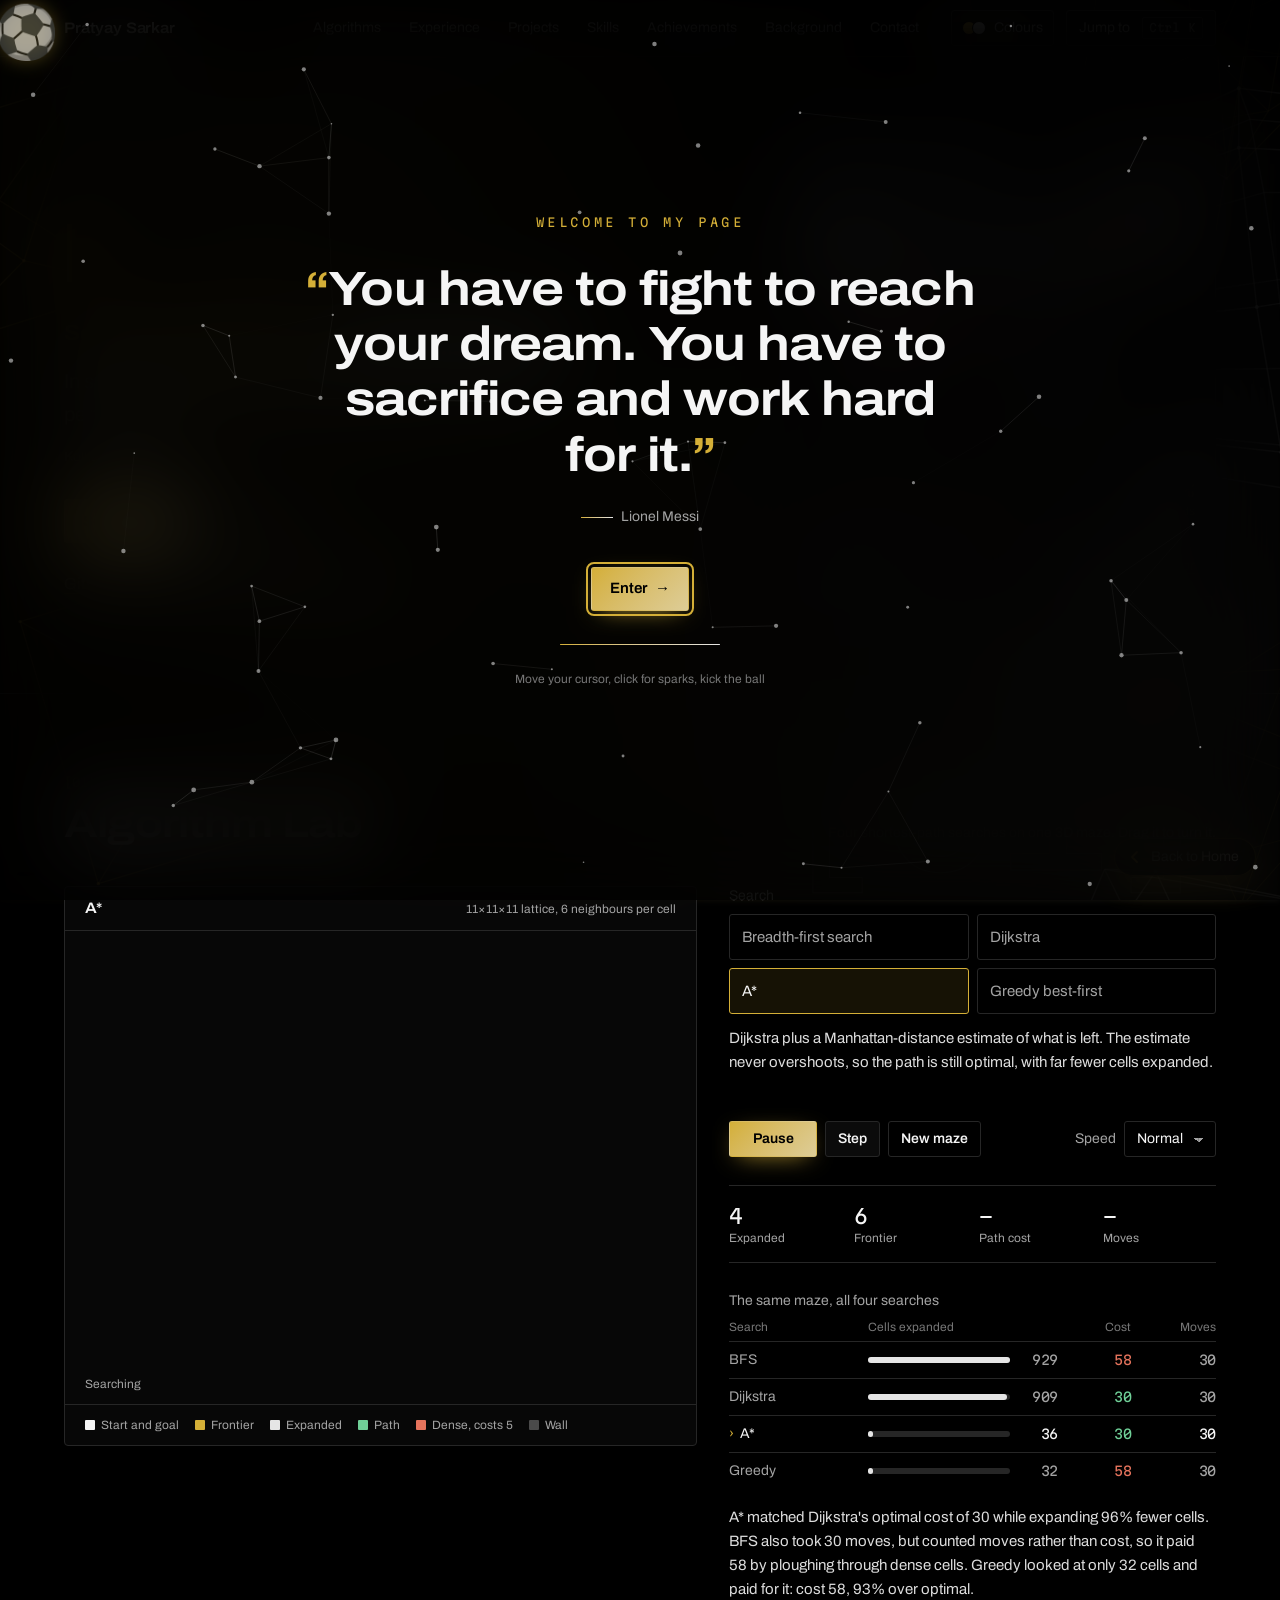
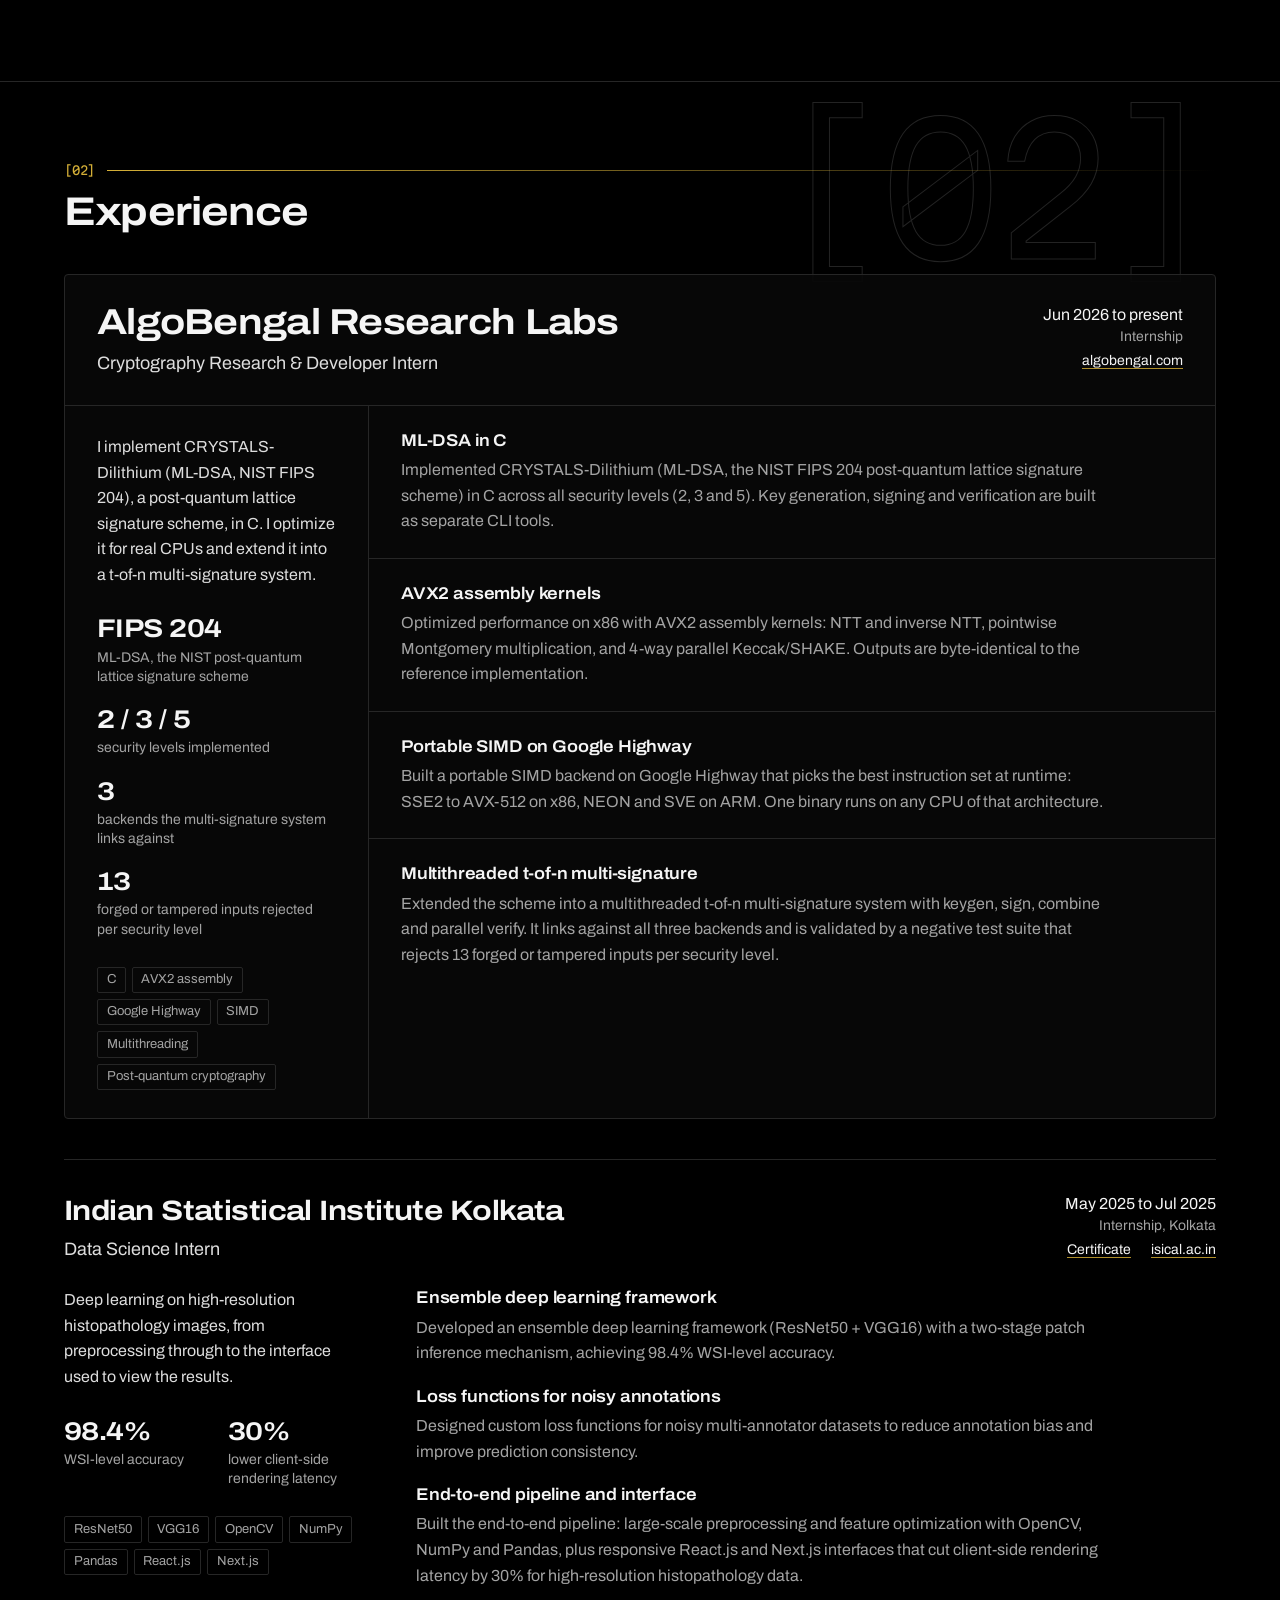
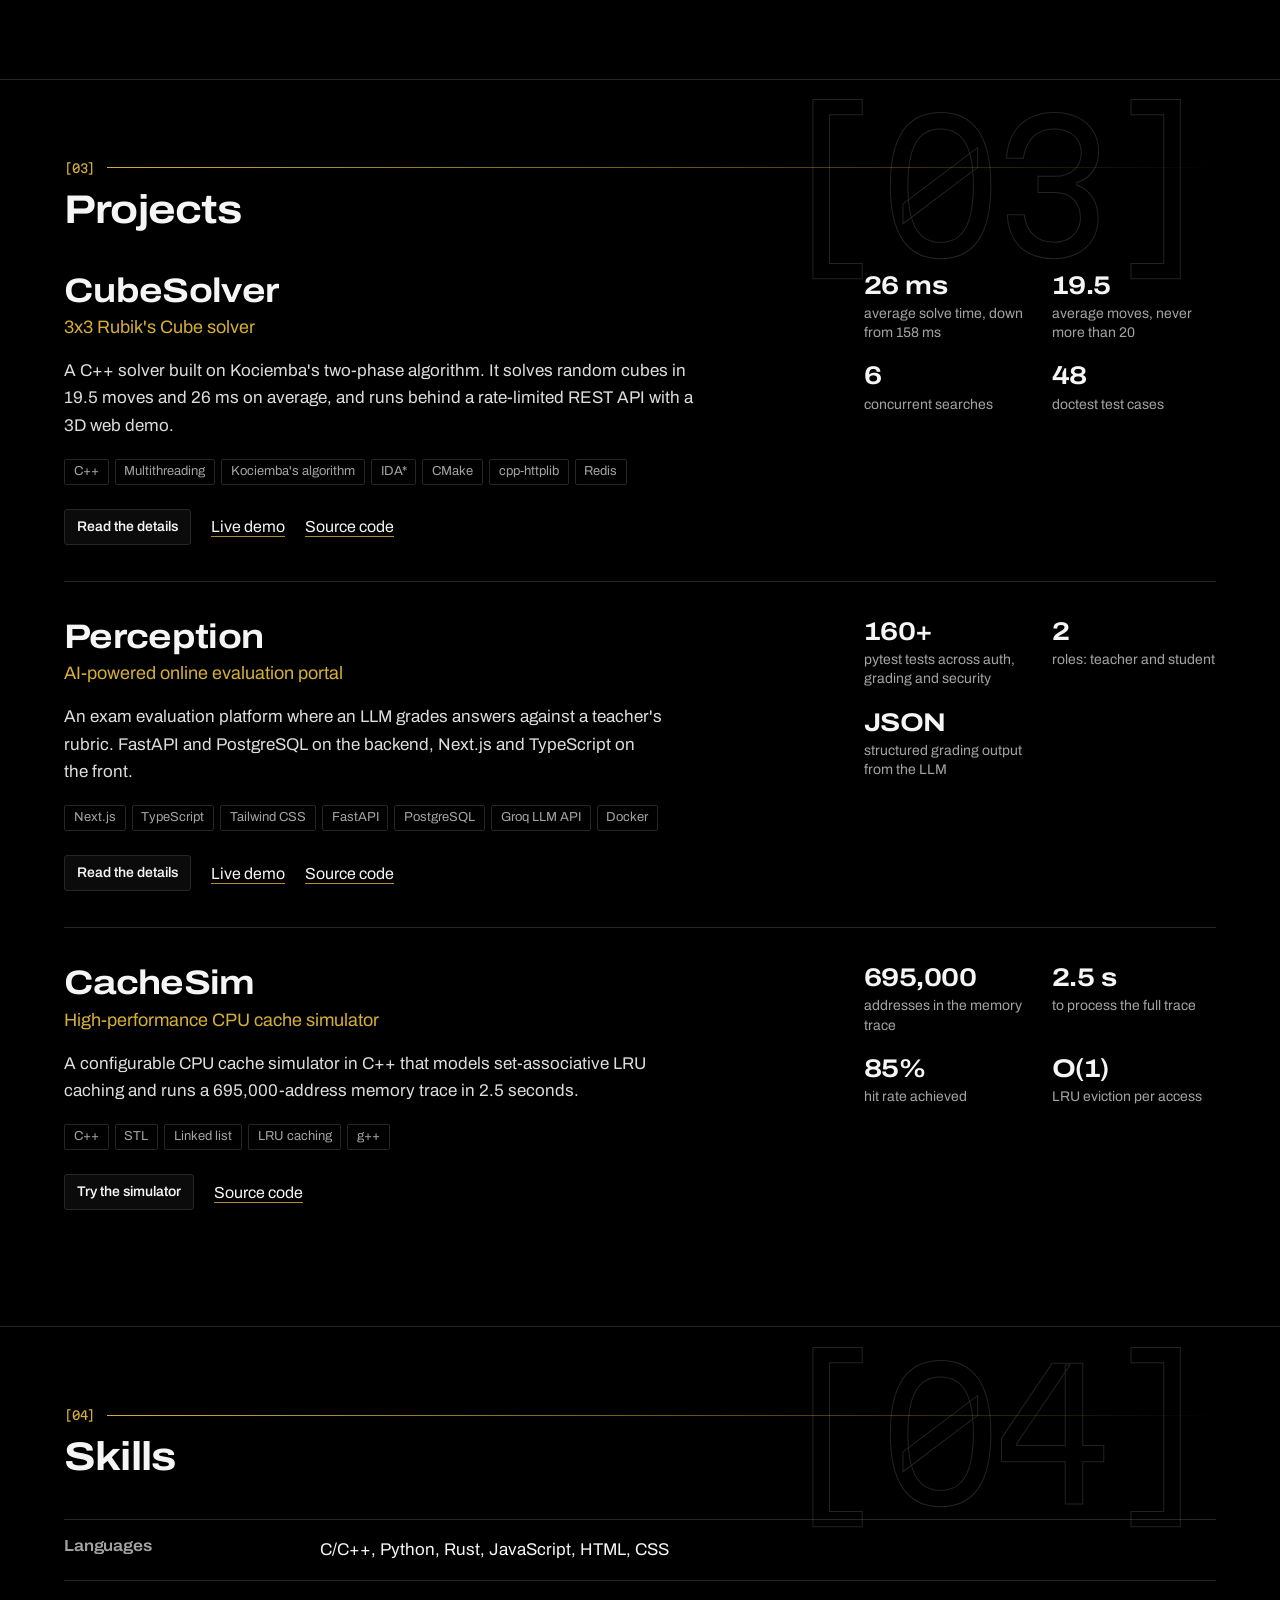
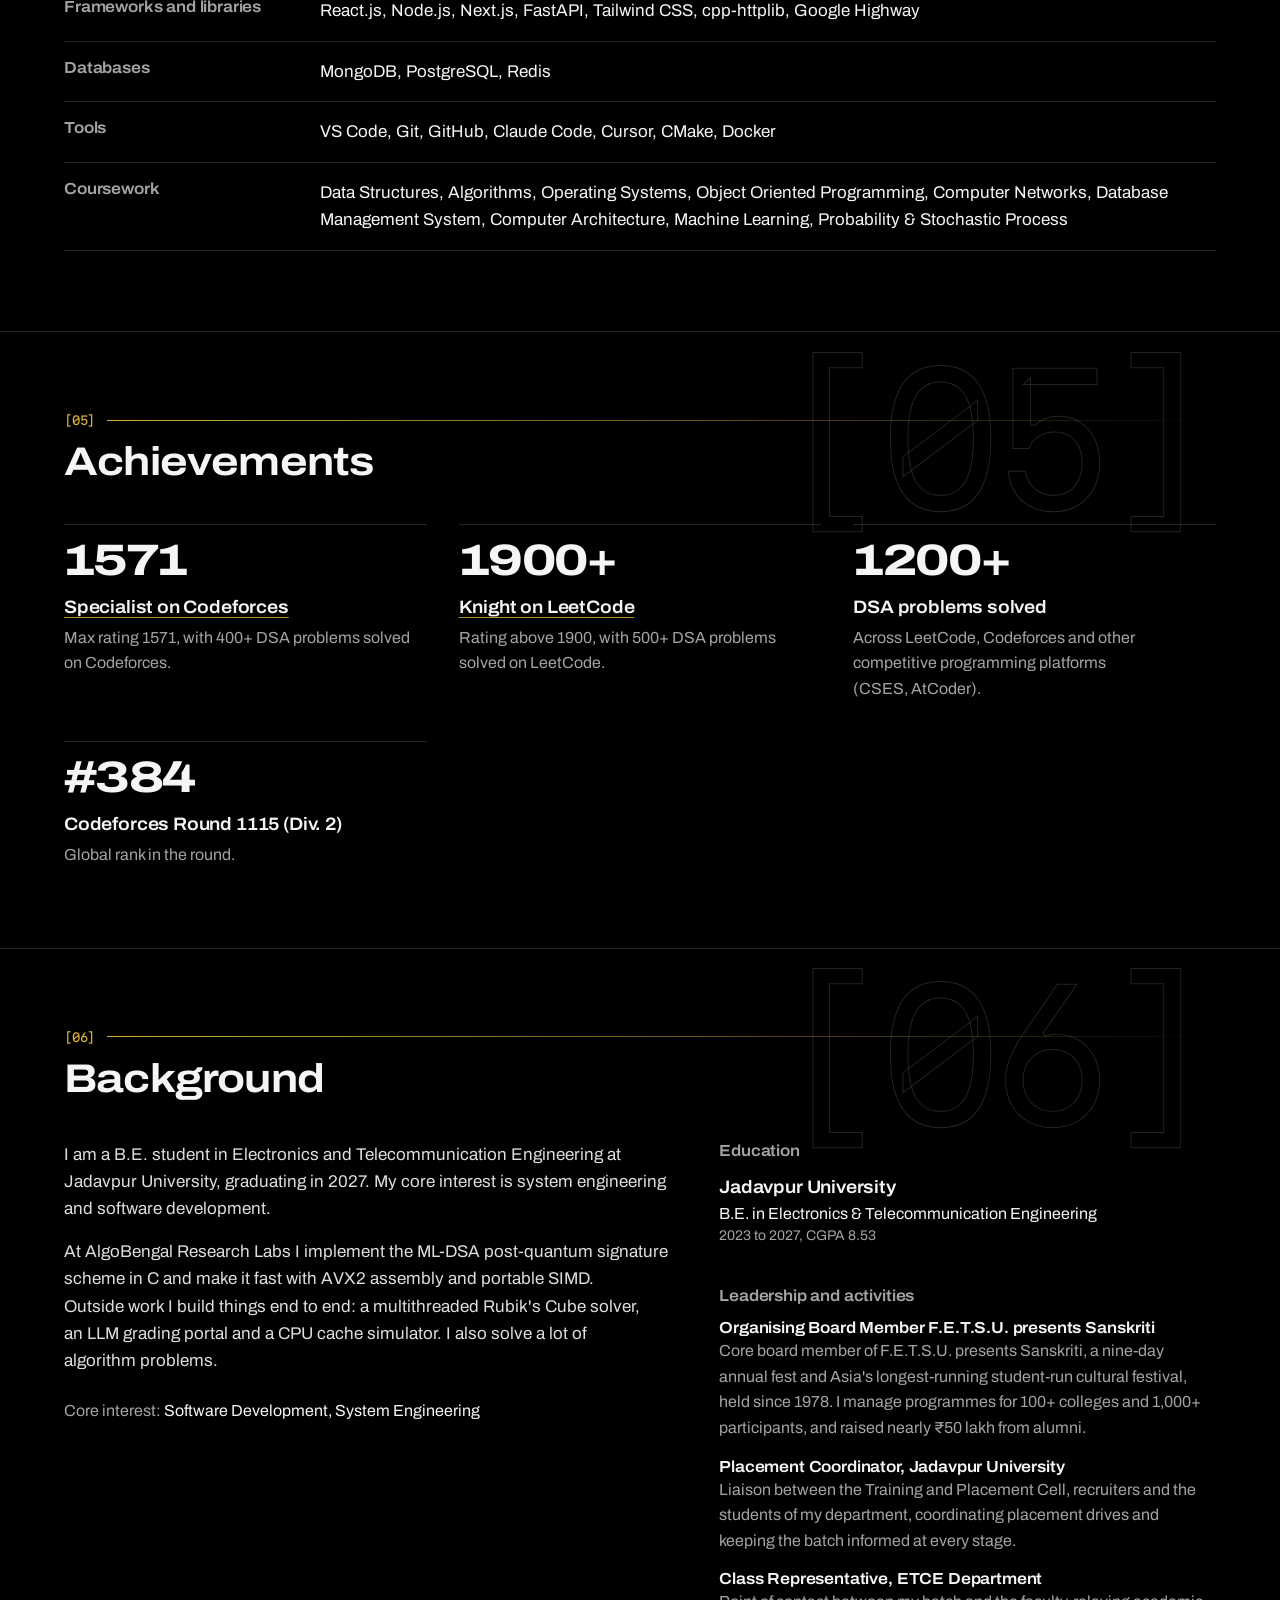
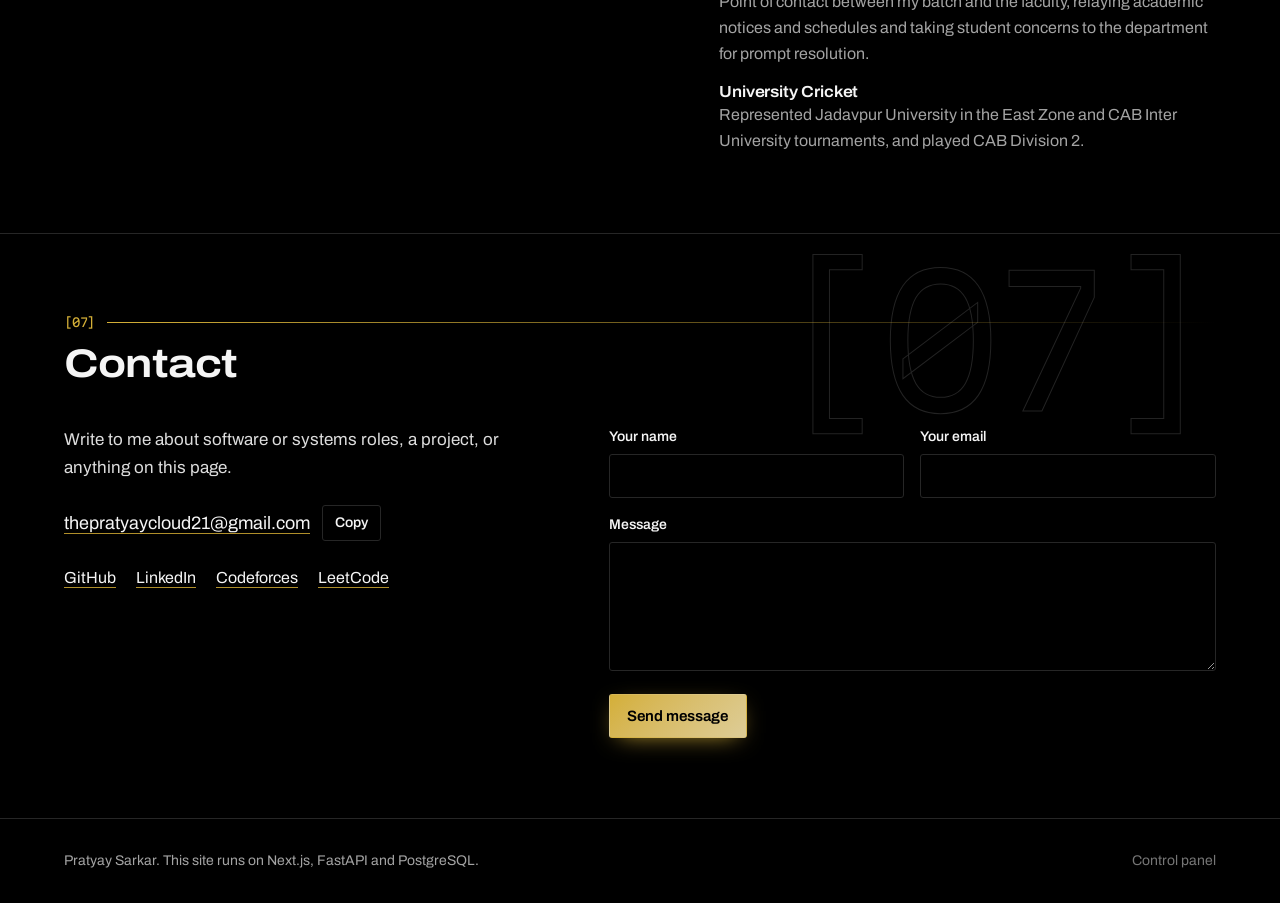
==== commit 502c5cd8: "Publish site pratyay89/portfolio@49cc5c5cf073fb4dff9fabd152c3288c4ad9bd84" ====
--- a/index.html
+++ b/index.html
@@ -1 +1 @@
-<!DOCTYPE html><html lang="en"><head><meta charSet="utf-8"/><link rel="preconnect" href="/" crossorigin=""/><meta name="viewport" content="width=device-width, initial-scale=1"/><link rel="stylesheet" href="/_next/static/chunks/2e3ciuai4gu0u.css" data-precedence="next"/><link rel="preload" as="script" fetchPriority="low" href="/_next/static/chunks/1x6obpmlu1_c2.js"/><script src="/_next/static/chunks/2r4s4h5xul1n-.js" async=""></script><script src="/_next/static/chunks/3dmm3v_fq28gc.js" async=""></script><script src="/_next/static/chunks/1ar3ax_-2xzvy.js" async=""></script><script src="/_next/static/chunks/turbopack-3-ry682tkyiqk.js" async=""></script><script src="/_next/static/chunks/0umf92h1sb77c.js" async=""></script><script src="/_next/static/chunks/3u3t7mroelhhp.js" async=""></script><script src="/_next/static/chunks/2n5qeheznvl4u.js" async=""></script><script src="/_next/static/chunks/0__pxvqcene2r.js" async=""></script><script src="/_next/static/chunks/3xz3_179nn7vv.js" async=""></script><script src="/_next/static/chunks/2ej976yix4c_3.js" async=""></script><meta name="theme-color" content="#000000"/><meta name="color-scheme" content="dark"/><title>Pratyay Sarkar, software development and system engineering</title><meta name="description" content="In software and systems engineering roles, I build high-performance backend services."/><meta property="og:title" content="Pratyay Sarkar, software development and system engineering"/><meta property="og:description" content="In software and systems engineering roles, I build high-performance backend services."/><meta property="og:type" content="website"/><meta name="twitter:card" content="summary"/><meta name="twitter:title" content="Pratyay Sarkar, software development and system engineering"/><meta name="twitter:description" content="In software and systems engineering roles, I build high-performance backend services."/><link rel="icon" href="/icon.svg?icon.09knikl4a-e0t.svg" sizes="any" type="image/svg+xml"/><script>try{var p=JSON.parse(localStorage.getItem("colour-center")||"{}"),r=document.documentElement;r.dataset.theme=p.theme||"gold";r.dataset.ambient=p.follow===false?"fixed":"section";r.dataset.bg=p.background===false?"off":"on";if(sessionStorage.getItem("welcomed"))r.dataset.welcomed="1"}catch(e){}</script><script src="/_next/static/chunks/0cz1d0mv5g_q7.js" noModule=""></script></head><body><div hidden=""><!--$--><!--/$--></div><div class="bg-3d pointer-events-none fixed inset-0 -z-10" aria-hidden="true"><canvas class="absolute inset-0 h-full w-full blur-[3px]"></canvas><canvas class="absolute inset-0 h-full w-full"></canvas></div><div role="dialog" aria-modal="true" aria-label="Welcome" class="welcome fixed inset-0 z-50 flex select-none items-center justify-center overflow-hidden bg-ink/80 px-6 backdrop-blur-2xl "><canvas class="absolute inset-0 h-full w-full" aria-hidden="true"></canvas><div class="welcome-card pointer-events-none relative max-w-[46rem] text-center"><p class="welcome-in type-data text-xs uppercase tracking-[0.3em] text-accent" style="--d:0ms">Welcome to my page</p><blockquote class="mt-8"><p class="type-heading text-[clamp(1.6rem,4.6vw,3rem)] leading-[1.15]"><span><span class="welcome-in inline-block whitespace-nowrap" style="--d:300ms"><span class="welcome-word pointer-events-auto inline-block"><span class="text-accent">“</span>You</span></span> </span><span><span class="welcome-in inline-block whitespace-nowrap" style="--d:410ms"><span class="welcome-word pointer-events-auto inline-block">have</span></span> </span><span><span class="welcome-in inline-block whitespace-nowrap" style="--d:520ms"><span class="welcome-word pointer-events-auto inline-block">to</span></span> </span><span><span class="welcome-in inline-block whitespace-nowrap" style="--d:630ms"><span class="welcome-word pointer-events-auto inline-block">fight</span></span> </span><span><span class="welcome-in inline-block whitespace-nowrap" style="--d:740ms"><span class="welcome-word pointer-events-auto inline-block">to</span></span> </span><span><span class="welcome-in inline-block whitespace-nowrap" style="--d:850ms"><span class="welcome-word pointer-events-auto inline-block">reach</span></span> </span><span><span class="welcome-in inline-block whitespace-nowrap" style="--d:960ms"><span class="welcome-word pointer-events-auto inline-block">your</span></span> </span><span><span class="welcome-in inline-block whitespace-nowrap" style="--d:1070ms"><span class="welcome-word pointer-events-auto inline-block">dream.</span></span> </span><span><span class="welcome-in inline-block whitespace-nowrap" style="--d:1180ms"><span class="welcome-word pointer-events-auto inline-block">You</span></span> </span><span><span class="welcome-in inline-block whitespace-nowrap" style="--d:1290ms"><span class="welcome-word pointer-events-auto inline-block">have</span></span> </span><span><span class="welcome-in inline-block whitespace-nowrap" style="--d:1400ms"><span class="welcome-word pointer-events-auto inline-block">to</span></span> </span><span><span class="welcome-in inline-block whitespace-nowrap" style="--d:1510ms"><span class="welcome-word pointer-events-auto inline-block">sacrifice</span></span> </span><span><span class="welcome-in inline-block whitespace-nowrap" style="--d:1620ms"><span class="welcome-word pointer-events-auto inline-block">and</span></span> </span><span><span class="welcome-in inline-block whitespace-nowrap" style="--d:1730ms"><span class="welcome-word pointer-events-auto inline-block">work</span></span> </span><span><span class="welcome-in inline-block whitespace-nowrap" style="--d:1840ms"><span class="welcome-word pointer-events-auto inline-block">hard</span></span> </span><span><span class="welcome-in inline-block whitespace-nowrap" style="--d:1950ms"><span class="welcome-word pointer-events-auto inline-block">for</span></span> </span><span><span class="welcome-in inline-block whitespace-nowrap" style="--d:2060ms"><span class="welcome-word pointer-events-auto inline-block">it.<span class="text-accent">”</span></span></span></span></p><footer class="welcome-in mt-6 text-sm text-muted" style="--d:2570ms"><span class="mr-2 inline-block h-px w-8 bg-gradient-to-r from-accent to-violet align-middle" aria-hidden="true"></span>Lionel Messi</footer></blockquote><button type="button" class="welcome-in btn btn-primary pointer-events-auto mt-10 gap-2 " style="--d:2770ms">Enter<span aria-hidden="true">→</span></button><div class="mt-6 flex h-5 flex-col items-center justify-center"><div class="h-px w-40 overflow-hidden rounded-full bg-line" aria-hidden="true"><div class="welcome-timer h-full bg-gradient-to-r from-accent to-violet" style="animation-duration:6500ms"></div></div></div><p class="welcome-in mt-4 text-xs text-faint" style="--d:2970ms"><span class="hidden pointer-fine:inline">Move your cursor, click for sparks, kick the ball</span><span class="pointer-fine:hidden">Tap for sparks, tap the ball to kick it</span></p></div></div><div class="spotlight" aria-hidden="true"></div><a href="#main" class="sr-only focus:not-sr-only focus:fixed focus:left-4 focus:top-4 focus:z-50 focus:bg-accent focus:px-3 focus:py-2 focus:text-ink">Skip to content</a><header class="sticky top-0 z-30 border-b border-line/60 bg-ink/60 backdrop-blur-xl backdrop-saturate-150"><div class="mx-auto flex h-14 max-w-[76rem] items-center gap-2 px-5 sm:gap-3 sm:px-8"><a class="type-sub shrink-0 text-[0.95rem] text-text hover:text-accent" href="/">Pratyay Sarkar</a><nav aria-label="Sections" class="relative ml-auto hidden items-center gap-1 lg:flex"><span aria-hidden="true" class="absolute top-1/2 h-8 -translate-y-1/2 rounded-full border border-ambient/40 bg-ambient/10 shadow-[0_0_24px_-6px_var(--ambient)] transition-[left,width,opacity] duration-500 ease-[cubic-bezier(0.2,0.7,0.2,1)] opacity-0" style="left:0;width:0"></span><a class="relative px-3 py-4 text-sm transition-colors duration-300 text-muted hover:text-text" href="/#algorithms">Algorithms</a><a class="relative px-3 py-4 text-sm transition-colors duration-300 text-muted hover:text-text" href="/#experience">Experience</a><a class="relative px-3 py-4 text-sm transition-colors duration-300 text-muted hover:text-text" href="/#projects">Projects</a><a class="relative px-3 py-4 text-sm transition-colors duration-300 text-muted hover:text-text" href="/#skills">Skills</a><a class="relative px-3 py-4 text-sm transition-colors duration-300 text-muted hover:text-text" href="/#achievements">Achievements</a><a class="relative px-3 py-4 text-sm transition-colors duration-300 text-muted hover:text-text" href="/#background">Background</a><a class="relative px-3 py-4 text-sm transition-colors duration-300 text-muted hover:text-text" href="/#contact">Contact</a></nav><div class="ml-auto lg:ml-2"><div class="relative"><button type="button" aria-label="Colour center" aria-expanded="false" aria-controls="colour-center" class="flex h-9 items-center gap-2 rounded-[3px] border border-line bg-panel/70 px-2.5 text-sm text-muted transition-colors hover:border-faint hover:text-text"><span class="flex -space-x-1" aria-hidden="true"><span class="h-3.5 w-3.5 rounded-full border border-ink" style="background:#d4af37"></span><span class="h-3.5 w-3.5 rounded-full border border-ink" style="background:#e5e5e5"></span></span><span class="hidden sm:inline lg:hidden xl:inline" aria-hidden="true">Colours</span></button></div></div><button type="button" aria-haspopup="dialog" class="flex h-9 items-center gap-3 rounded-[3px] border border-line bg-panel/70 px-3 text-sm text-muted transition-colors hover:border-faint hover:text-text"><span class="xl:hidden">Menu</span><span class="hidden whitespace-nowrap xl:inline">Jump to</span><kbd class="hidden whitespace-nowrap rounded-[2px] border border-line px-1.5 py-0.5 text-[0.7rem] text-faint xl:inline">Ctrl K</kbd></button></div><div aria-hidden="true" class="absolute inset-x-0 bottom-[-1px] h-[2px] origin-left bg-gradient-to-r from-ambient via-violet to-ambient shadow-[0_0_12px_var(--ambient)]" style="transform:scaleX(0)"></div></header><nav aria-label="Section index" class="fixed bottom-5 left-1/2 z-30 hidden -translate-x-1/2 items-center gap-1.5 rounded-[6px] border border-line bg-panel/90 py-1.5 pl-3 pr-2 shadow-[0_10px_40px_-12px_rgba(0,0,0,0.8)] backdrop-blur-md lg:flex"><span class="type-data text-[0.7rem] text-faint">sections[</span><button type="button" disabled="" aria-label="Previous section (K)" class="flex h-7 w-6 items-center justify-center rounded-[3px] text-muted transition-colors hover:bg-raised hover:text-text disabled:opacity-30">‹</button><div class="relative flex items-center gap-1 pb-1.5"><a href="#intro" aria-current="location" aria-label="0: Intro" title="0: Intro" class="flex h-7 items-center gap-1.5 rounded-[3px] border px-2 transition-[background-color,border-color,color] duration-300 border-accent bg-accent/15 text-text"><span class="type-data text-[0.72rem] text-accent">0</span><span class="overflow-hidden whitespace-nowrap text-xs transition-opacity duration-500 max-w-[7rem] opacity-100">Intro</span></a><a href="#algorithms" aria-label="1: Algorithms" title="1: Algorithms" class="flex h-7 items-center gap-1.5 rounded-[3px] border px-2 transition-[background-color,border-color,color] duration-300 border-line text-faint hover:border-faint hover:text-text"><span class="type-data text-[0.72rem] ">1</span><span class="overflow-hidden whitespace-nowrap text-xs transition-opacity duration-500 max-w-0 opacity-0">Algorithms</span></a><a href="#experience" aria-label="2: Experience" title="2: Experience" class="flex h-7 items-center gap-1.5 rounded-[3px] border px-2 transition-[background-color,border-color,color] duration-300 border-line text-faint hover:border-faint hover:text-text"><span class="type-data text-[0.72rem] ">2</span><span class="overflow-hidden whitespace-nowrap text-xs transition-opacity duration-500 max-w-0 opacity-0">Experience</span></a><a href="#projects" aria-label="3: Projects" title="3: Projects" class="flex h-7 items-center gap-1.5 rounded-[3px] border px-2 transition-[background-color,border-color,color] duration-300 border-line text-faint hover:border-faint hover:text-text"><span class="type-data text-[0.72rem] ">3</span><span class="overflow-hidden whitespace-nowrap text-xs transition-opacity duration-500 max-w-0 opacity-0">Projects</span></a><a href="#skills" aria-label="4: Skills" title="4: Skills" class="flex h-7 items-center gap-1.5 rounded-[3px] border px-2 transition-[background-color,border-color,color] duration-300 border-line text-faint hover:border-faint hover:text-text"><span class="type-data text-[0.72rem] ">4</span><span class="overflow-hidden whitespace-nowrap text-xs transition-opacity duration-500 max-w-0 opacity-0">Skills</span></a><a href="#achievements" aria-label="5: Achievements" title="5: Achievements" class="flex h-7 items-center gap-1.5 rounded-[3px] border px-2 transition-[background-color,border-color,color] duration-300 border-line text-faint hover:border-faint hover:text-text"><span class="type-data text-[0.72rem] ">5</span><span class="overflow-hidden whitespace-nowrap text-xs transition-opacity duration-500 max-w-0 opacity-0">Achievements</span></a><a href="#background" aria-label="6: Background" title="6: Background" class="flex h-7 items-center gap-1.5 rounded-[3px] border px-2 transition-[background-color,border-color,color] duration-300 border-line text-faint hover:border-faint hover:text-text"><span class="type-data text-[0.72rem] ">6</span><span class="overflow-hidden whitespace-nowrap text-xs transition-opacity duration-500 max-w-0 opacity-0">Background</span></a><a href="#contact" aria-label="7: Contact" title="7: Contact" class="flex h-7 items-center gap-1.5 rounded-[3px] border px-2 transition-[background-color,border-color,color] duration-300 border-line text-faint hover:border-faint hover:text-text"><span class="type-data text-[0.72rem] ">7</span><span class="overflow-hidden whitespace-nowrap text-xs transition-opacity duration-500 max-w-0 opacity-0">Contact</span></a><span aria-hidden="true" class="pointer-events-none absolute -bottom-0.5 left-0 -ml-[3px] h-1.5 w-1.5 rounded-full bg-accent"></span></div><button type="button" aria-label="Next section (J)" class="flex h-7 w-6 items-center justify-center rounded-[3px] text-muted transition-colors hover:bg-raised hover:text-text disabled:opacity-30">›</button><span class="type-data text-[0.7rem] text-faint">]</span><span class="type-data ml-2 border-l border-line pl-3 text-[0.72rem] text-muted" aria-live="polite">i = <span class="text-accent">0</span></span><span class="ml-1 hidden text-[0.65rem] text-faint xl:inline"><kbd class="rounded-[2px] border border-line px-1">J</kbd> <kbd class="rounded-[2px] border border-line px-1">K</kbd></span></nav><main id="main"><section id="intro" aria-label="Introduction" class="mx-auto max-w-[76rem] px-5 pb-16 pt-12 sm:px-8 sm:pb-24 sm:pt-20"><div class="grid grid-cols-[minmax(0,1fr)] gap-12 lg:grid-cols-[minmax(0,1.2fr)_minmax(0,0.8fr)] lg:items-end lg:gap-14"><div data-reveal="true" class="@container"><h1 class="type-display whitespace-nowrap text-white text-[clamp(1.75rem,11.4cqw,6.5rem)]" aria-label="Pratyay Sarkar"><span aria-hidden="true"><span class="typed-caret "></span><span class="invisible">Pratyay</span></span><span aria-hidden="true"> <span class="invisible">Sarkar</span></span></h1><p class="relative type-sub mt-7 text-xl sm:text-[1.375rem]"><span class="whitespace-nowrap"><span class="headline-part inline-block" style="--c:var(--color-accent);--c2:var(--color-violet)">Software Development</span></span><span class="whitespace-nowrap"><span class="px-[0.35em] text-faint">&amp;</span><span class="headline-part inline-block" style="--c:var(--color-violet);--c2:var(--color-accent)">System Engineering</span></span><span aria-hidden="true" class="absolute h-[2px] rounded-full transition-all duration-700 ease-[cubic-bezier(0.2,0.7,0.2,1)]" style="opacity:0"></span></p><p class="mt-4 min-h-[4.9em] max-w-[35rem] text-lg leading-relaxed text-text/90 sm:min-h-[3.3em] sm:text-xl">In software and systems engineering roles, I build <span class="sr-only">high-performance backend services, SIMD-optimized post-quantum cryptography, multithreaded, concurrent systems, software that runs close to the hardware</span><span aria-hidden="true" class="text-text">high-performance backend services<span class="typed-caret"></span></span>.</p><p class="mt-4 text-sm text-muted">Kolkata, West Bengal</p><div class="mt-8 flex flex-wrap items-center gap-3"><a href="#experience" class="btn btn-primary">See my work</a><a href="#contact" class="btn btn-quiet">Get in touch</a></div><div class="mt-7"><ul class="flex flex-wrap gap-x-5 gap-y-1"><li><a href="https://github.com/pratyay89" class="link" target="_blank" rel="noopener noreferrer">GitHub<span class="sr-only"> (opens in a new tab)</span></a></li><li><a href="https://linkedin.com/in/ppratyay25" class="link" target="_blank" rel="noopener noreferrer">LinkedIn<span class="sr-only"> (opens in a new tab)</span></a></li><li><a href="https://codeforces.com/profile/pratyay_01" class="link" target="_blank" rel="noopener noreferrer">Codeforces<span class="sr-only"> (opens in a new tab)</span></a></li><li><a href="https://leetcode.com/u/Pratyay_01/" class="link" target="_blank" rel="noopener noreferrer">LeetCode<span class="sr-only"> (opens in a new tab)</span></a></li></ul></div></div><div data-reveal="true"><figure class="glow rounded-[4px] border border-line bg-panel/70"><figcaption class="flex items-baseline justify-between gap-4 border-b border-line px-4 py-3 sm:px-5"><span class="type-sub text-[0.95rem]">A CPU cache, running live</span><span class="text-xs text-muted">4<!-- --> sets, <!-- -->2<!-- --> ways, <!-- -->16<!-- -->-byte blocks</span></figcaption><div class="space-y-4 px-4 py-4 sm:px-5"><div><div class="mb-1.5 flex items-baseline justify-between text-xs text-muted"><span>Address read</span><span class="type-data text-text"></span></div><div class="type-data grid overflow-hidden rounded-[2px] text-[0.72rem]" style="grid-template-columns:1fr auto auto"><span class="flex min-w-14 flex-col gap-0.5 px-2.5 py-1.5 bg-violet/15 text-violet"><span class="font-sans text-[0.68rem] opacity-80">tag</span><span class="min-h-[1.2em]"></span></span><span class="flex min-w-14 flex-col gap-0.5 px-2.5 py-1.5 bg-accent/15 text-accent"><span class="font-sans text-[0.68rem] opacity-80">set</span><span class="min-h-[1.2em]"></span></span><span class="flex min-w-14 flex-col gap-0.5 px-2.5 py-1.5 bg-line/60 text-muted"><span class="font-sans text-[0.68rem] opacity-80">offset</span><span class="min-h-[1.2em]"></span></span></div></div><table class="type-data w-full table-fixed border-separate border-spacing-y-1 text-[0.72rem]"><thead><tr class="text-left font-sans text-xs font-normal text-faint"><th scope="col" class="w-12 pb-0.5 font-normal">Set</th><th scope="col" class="pb-0.5 font-normal">Newest tag</th><th scope="col" class="pb-0.5 font-normal">Next to evict</th></tr></thead><tbody><tr><th scope="row" class="text-left font-normal text-faint">0</th><td class="pr-1 last:pr-0"><span class="block rounded-[2px] border px-2 py-1.5 transition-colors duration-300 border-line/70 text-faint">empty</span></td><td class="pr-1 last:pr-0"><span class="block rounded-[2px] border px-2 py-1.5 transition-colors duration-300 border-line/70 text-faint">empty</span></td></tr><tr><th scope="row" class="text-left font-normal text-faint">1</th><td class="pr-1 last:pr-0"><span class="block rounded-[2px] border px-2 py-1.5 transition-colors duration-300 border-line/70 text-faint">empty</span></td><td class="pr-1 last:pr-0"><span class="block rounded-[2px] border px-2 py-1.5 transition-colors duration-300 border-line/70 text-faint">empty</span></td></tr><tr><th scope="row" class="text-left font-normal text-faint">2</th><td class="pr-1 last:pr-0"><span class="block rounded-[2px] border px-2 py-1.5 transition-colors duration-300 border-line/70 text-faint">empty</span></td><td class="pr-1 last:pr-0"><span class="block rounded-[2px] border px-2 py-1.5 transition-colors duration-300 border-line/70 text-faint">empty</span></td></tr><tr><th scope="row" class="text-left font-normal text-faint">3</th><td class="pr-1 last:pr-0"><span class="block rounded-[2px] border px-2 py-1.5 transition-colors duration-300 border-line/70 text-faint">empty</span></td><td class="pr-1 last:pr-0"><span class="block rounded-[2px] border px-2 py-1.5 transition-colors duration-300 border-line/70 text-faint">empty</span></td></tr></tbody></table><div class="flex items-end justify-between gap-4"><p class="text-sm text-muted">Waiting for the first read</p><p class="shrink-0 text-right text-xs text-muted"><span class="type-data block text-xl text-text">0<!-- -->%</span>hit rate over <!-- -->0<!-- --> reads</p></div></div><div class="flex flex-wrap items-center gap-2 border-t border-line px-4 py-3 sm:px-5"><button type="button" class="btn btn-small">Run</button><button type="button" class="btn btn-small btn-quiet">Step once</button><a class="link ml-auto text-sm" href="/projects/cachesim/#simulator">Open the full simulator</a></div></figure></div></div></section><section id="algorithms" aria-labelledby="algorithms-heading" class="border-t border-line"><div class="mx-auto max-w-[76rem] px-5 py-16 sm:px-8 sm:py-20"><div data-reveal="true" class="section-heading relative isolate mb-8 sm:mb-10"><span class="section-ghost" aria-hidden="true"></span><p class="mb-3 flex items-center gap-3 text-ambient" aria-hidden="true"><span class="section-index type-data text-xs"></span><span class="section-rule h-px flex-1"></span></p><div class="flex flex-wrap items-baseline justify-between gap-x-6 gap-y-1"><h2 id="algorithms-heading" class="type-heading text-[2rem] sm:text-[2.5rem]">Algorithm Lab</h2><p class="text-sm text-muted">Four shortest-path searches on one 3D maze. Drag it to turn it.</p></div></div><div data-reveal="true"><div class="grid gap-6 lg:grid-cols-[minmax(0,1.3fr)_minmax(0,1fr)] lg:gap-8"><figure class="glow self-start overflow-hidden rounded-[4px] border border-line bg-panel/70"><figcaption class="flex flex-wrap items-baseline justify-between gap-x-4 gap-y-1 border-b border-line px-4 py-3 sm:px-5"><span class="type-sub text-[0.95rem]">A*</span><span class="text-xs text-muted">11<!-- -->×<!-- -->11<!-- -->×<!-- -->11<!-- --> lattice, 6 neighbours per cell</span></figcaption><div class="relative aspect-square sm:aspect-[4/3]"><canvas tabindex="0" role="img" aria-label="A rotating 11 by 11 by 11 maze. A*: Ready. Start in the near corner, goal in the far one." class="absolute inset-0 h-full w-full cursor-grab touch-pan-y active:cursor-grabbing"></canvas><p class="pointer-events-none absolute bottom-3 left-4 right-4 text-xs text-muted sm:left-5" aria-live="polite">Ready. Start in the near corner, goal in the far one.</p></div><ul class="flex flex-wrap gap-x-4 gap-y-1.5 border-t border-line px-4 py-3 text-xs text-muted sm:px-5"><li class="flex items-center gap-1.5"><span class="h-2.5 w-2.5 rounded-[1px]" style="background:var(--color-text)" aria-hidden="true"></span>Start and goal</li><li class="flex items-center gap-1.5"><span class="h-2.5 w-2.5 rounded-[1px]" style="background:var(--color-accent)" aria-hidden="true"></span>Frontier</li><li class="flex items-center gap-1.5"><span class="h-2.5 w-2.5 rounded-[1px]" style="background:var(--color-violet)" aria-hidden="true"></span>Expanded</li><li class="flex items-center gap-1.5"><span class="h-2.5 w-2.5 rounded-[1px]" style="background:var(--color-success)" aria-hidden="true"></span>Path</li><li class="flex items-center gap-1.5"><span class="h-2.5 w-2.5 rounded-[1px]" style="background:var(--color-danger)" aria-hidden="true"></span>Dense, costs 5</li><li class="flex items-center gap-1.5"><span class="h-2.5 w-2.5 rounded-[1px]" style="background:color-mix(in srgb, var(--color-line) 55%, var(--color-faint))" aria-hidden="true"></span>Wall</li></ul></figure><div class="space-y-7"><div><p class="mb-2 text-sm text-muted" id="algo-label">Search</p><div class="grid grid-cols-2 gap-2" role="radiogroup" aria-labelledby="algo-label"><button type="button" role="radio" aria-checked="false" class="rounded-[3px] border px-3 py-2.5 text-left text-[0.9375rem] transition-colors border-line text-muted hover:border-faint hover:text-text">Breadth-first search</button><button type="button" role="radio" aria-checked="false" class="rounded-[3px] border px-3 py-2.5 text-left text-[0.9375rem] transition-colors border-line text-muted hover:border-faint hover:text-text">Dijkstra</button><button type="button" role="radio" aria-checked="true" class="rounded-[3px] border px-3 py-2.5 text-left text-[0.9375rem] transition-colors border-accent bg-accent/10 text-text">A*</button><button type="button" role="radio" aria-checked="false" class="rounded-[3px] border px-3 py-2.5 text-left text-[0.9375rem] transition-colors border-line text-muted hover:border-faint hover:text-text">Greedy best-first</button></div><p class="mt-3 min-h-[4.5em] text-[0.9375rem] text-text/90">Dijkstra plus a Manhattan-distance estimate of what is left. The estimate never overshoots, so the path is still optimal, with far fewer cells expanded.</p></div><div class="flex flex-wrap items-center gap-2"><button type="button" class="btn btn-primary btn-small min-w-[5.5rem]">Run</button><button type="button" class="btn btn-small">Step</button><button type="button" class="btn btn-small btn-quiet">New maze</button><label class="ml-auto flex items-center gap-2 text-sm text-muted">Speed<select class="input min-h-9 w-auto py-1 text-sm"><option value="0">Slow</option><option value="1" selected="">Normal</option><option value="2">Fast</option><option value="3">Instant</option></select></label></div><dl class="grid grid-cols-4 gap-3 border-y border-line py-4"><div class="flex flex-col"><dt class="text-xs text-muted">Expanded</dt><dd class="type-data order-first text-xl text-text">0</dd></div><div class="flex flex-col"><dt class="text-xs text-muted">Frontier</dt><dd class="type-data order-first text-xl text-text">1</dd></div><div class="flex flex-col"><dt class="text-xs text-muted">Path cost</dt><dd class="type-data order-first text-xl text-text">–</dd></div><div class="flex flex-col"><dt class="text-xs text-muted">Moves</dt><dd class="type-data order-first text-xl text-text">–</dd></div></dl><div><p class="mb-2 text-sm text-muted">The same maze, all four searches</p><table class="w-full text-sm"><thead><tr class="text-left text-xs text-faint"><th scope="col" class="pb-1.5 font-normal">Search</th><th scope="col" class="pb-1.5 font-normal">Cells expanded</th><th scope="col" class="pb-1.5 text-right font-normal">Cost</th><th scope="col" class="pb-1.5 text-right font-normal">Moves</th></tr></thead><tbody><tr class="cursor-pointer border-t border-line text-muted hover:text-text"><th scope="row" class="py-2 pr-3 text-left font-normal">BFS</th><td class="py-2 pr-3"><span class="flex items-center gap-2"><span class="h-1.5 flex-1 rounded-full bg-line"><span class="block h-full rounded-full bg-violet" style="width:100%"></span></span><span class="type-data w-10 text-right">929</span></span></td><td class="type-data py-2 text-right text-danger">58</td><td class="type-data py-2 text-right">30</td></tr><tr class="cursor-pointer border-t border-line text-muted hover:text-text"><th scope="row" class="py-2 pr-3 text-left font-normal">Dijkstra</th><td class="py-2 pr-3"><span class="flex items-center gap-2"><span class="h-1.5 flex-1 rounded-full bg-line"><span class="block h-full rounded-full bg-violet" style="width:97.84714747039828%"></span></span><span class="type-data w-10 text-right">909</span></span></td><td class="type-data py-2 text-right text-success">30</td><td class="type-data py-2 text-right">30</td></tr><tr class="cursor-pointer border-t border-line text-text"><th scope="row" class="py-2 pr-3 text-left font-normal"><span class="mr-1.5 text-accent">›</span>A*</th><td class="py-2 pr-3"><span class="flex items-center gap-2"><span class="h-1.5 flex-1 rounded-full bg-line"><span class="block h-full rounded-full bg-violet" style="width:3.8751345532831003%"></span></span><span class="type-data w-10 text-right">36</span></span></td><td class="type-data py-2 text-right text-success">30</td><td class="type-data py-2 text-right">30</td></tr><tr class="cursor-pointer border-t border-line text-muted hover:text-text"><th scope="row" class="py-2 pr-3 text-left font-normal">Greedy</th><td class="py-2 pr-3"><span class="flex items-center gap-2"><span class="h-1.5 flex-1 rounded-full bg-line"><span class="block h-full rounded-full bg-violet" style="width:3.4445640473627552%"></span></span><span class="type-data w-10 text-right">32</span></span></td><td class="type-data py-2 text-right text-danger">58</td><td class="type-data py-2 text-right">30</td></tr></tbody></table><p class="mt-4 text-[0.9375rem] text-text/90">A* matched Dijkstra&#x27;s optimal cost of 30 while expanding 96% fewer cells. BFS also took 30 moves, but counted moves rather than cost, so it paid 58 by ploughing through dense cells. Greedy looked at only 32 cells and paid for it: cost 58, 93% over optimal.</p></div></div></div></div></div></section><section id="experience" aria-labelledby="experience-heading" class="border-t border-line"><div class="mx-auto max-w-[76rem] px-5 py-16 sm:px-8 sm:py-20"><div data-reveal="true" class="section-heading relative isolate mb-8 sm:mb-10"><span class="section-ghost" aria-hidden="true"></span><p class="mb-3 flex items-center gap-3 text-ambient" aria-hidden="true"><span class="section-index type-data text-xs"></span><span class="section-rule h-px flex-1"></span></p><div class="flex flex-wrap items-baseline justify-between gap-x-6 gap-y-1"><h2 id="experience-heading" class="type-heading text-[2rem] sm:text-[2.5rem]">Experience</h2></div></div><div class="space-y-10"><article data-reveal="true" class="glow overflow-hidden rounded-[4px] border border-line bg-panel/70"><header class="flex flex-wrap items-start justify-between gap-x-8 gap-y-3 border-b border-line px-5 py-6 sm:px-8 sm:py-7"><div><h3 class="type-heading text-[1.75rem] sm:text-[2.25rem]">AlgoBengal Research Labs</h3><p class="mt-1.5 text-lg text-text/90">Cryptography Research &amp; Developer Intern</p></div><div class="text-sm text-muted sm:text-right"><p class="text-base text-text">Jun 2026 to present</p><p>Internship</p><div class="mt-1 sm:flex sm:justify-end"><ul class="flex flex-wrap gap-x-5 gap-y-1"><li><a href="https://algobengal.com/" class="link" target="_blank" rel="noopener noreferrer">algobengal.com<span class="sr-only"> (opens in a new tab)</span></a></li></ul></div></div></header><div class="grid lg:grid-cols-[minmax(0,19rem)_minmax(0,1fr)] "><div class="space-y-7 border-b border-line px-5 py-6 sm:px-8 sm:py-7 lg:border-b-0 lg:border-r"><p class="text-text/90">I implement CRYSTALS-Dilithium (ML-DSA, NIST FIPS 204), a post-quantum lattice signature scheme, in C. I optimize it for real CPUs and extend it into a t-of-n multi-signature system.</p><dl class="grid gap-x-6 gap-y-5 grid-cols-1"><div class="flex flex-col"><dt class="mt-1 text-sm leading-snug text-muted">ML-DSA, the NIST post-quantum lattice signature scheme</dt><dd class="type-heading order-first text-[1.6rem] text-text">FIPS 204</dd></div><div class="flex flex-col"><dt class="mt-1 text-sm leading-snug text-muted">security levels implemented</dt><dd class="type-heading order-first text-[1.6rem] text-text">2 / 3 / 5</dd></div><div class="flex flex-col"><dt class="mt-1 text-sm leading-snug text-muted">backends the multi-signature system links against</dt><dd class="type-heading order-first text-[1.6rem] text-text">3</dd></div><div class="flex flex-col"><dt class="mt-1 text-sm leading-snug text-muted">forged or tampered inputs rejected per security level</dt><dd class="type-heading order-first text-[1.6rem] text-text">13</dd></div></dl><ul class="flex flex-wrap gap-1.5" aria-label="Technologies used"><li class="tag">C</li><li class="tag">AVX2 assembly</li><li class="tag">Google Highway</li><li class="tag">SIMD</li><li class="tag">Multithreading</li><li class="tag">Post-quantum cryptography</li></ul></div><ol class="divide-y divide-line"><li class="px-5 py-5 transition-colors hover:bg-raised/50 sm:px-8 sm:py-6"><h4 class="type-sub text-[1.0625rem] text-text">ML-DSA in C</h4><p class="max-w-[44rem] text-muted mt-1.5">Implemented CRYSTALS-Dilithium (ML-DSA, the NIST FIPS 204 post-quantum lattice signature scheme) in C across all security levels (2, 3 and 5). Key generation, signing and verification are built as separate CLI tools.</p></li><li class="px-5 py-5 transition-colors hover:bg-raised/50 sm:px-8 sm:py-6"><h4 class="type-sub text-[1.0625rem] text-text">AVX2 assembly kernels</h4><p class="max-w-[44rem] text-muted mt-1.5">Optimized performance on x86 with AVX2 assembly kernels: NTT and inverse NTT, pointwise Montgomery multiplication, and 4-way parallel Keccak/SHAKE. Outputs are byte-identical to the reference implementation.</p></li><li class="px-5 py-5 transition-colors hover:bg-raised/50 sm:px-8 sm:py-6"><h4 class="type-sub text-[1.0625rem] text-text">Portable SIMD on Google Highway</h4><p class="max-w-[44rem] text-muted mt-1.5">Built a portable SIMD backend on Google Highway that picks the best instruction set at runtime: SSE2 to AVX-512 on x86, NEON and SVE on ARM. One binary runs on any CPU of that architecture.</p></li><li class="px-5 py-5 transition-colors hover:bg-raised/50 sm:px-8 sm:py-6"><h4 class="type-sub text-[1.0625rem] text-text">Multithreaded t-of-n multi-signature</h4><p class="max-w-[44rem] text-muted mt-1.5">Extended the scheme into a multithreaded t-of-n multi-signature system with keygen, sign, combine and parallel verify. It links against all three backends and is validated by a negative test suite that rejects 13 forged or tampered inputs per security level.</p></li></ol></div></article><article data-reveal="true" class="border-t border-line pt-8"><header class="flex flex-wrap items-start justify-between gap-x-8 gap-y-3 pb-6"><div><h3 class="type-heading text-2xl sm:text-[1.75rem]">Indian Statistical Institute Kolkata</h3><p class="mt-1.5 text-lg text-text/90">Data Science Intern</p></div><div class="text-sm text-muted sm:text-right"><p class="text-base text-text">May 2025 to Jul 2025</p><p>Internship, Kolkata</p><div class="mt-1 sm:flex sm:justify-end"><ul class="flex flex-wrap gap-x-5 gap-y-1"><li><a href="https://drive.google.com/drive/folders/1E1cssxxr69LYiU7JnZA5kBuawKo_gPXF" class="link" target="_blank" rel="noopener noreferrer">Certificate<span class="sr-only"> (opens in a new tab)</span></a></li><li><a href="https://www.isical.ac.in/" class="link" target="_blank" rel="noopener noreferrer">isical.ac.in<span class="sr-only"> (opens in a new tab)</span></a></li></ul></div></div></header><div class="grid lg:grid-cols-[minmax(0,19rem)_minmax(0,1fr)] gap-x-12"><div class="space-y-7 pb-6"><p class="text-text/90">Deep learning on high-resolution histopathology images, from preprocessing through to the interface used to view the results.</p><dl class="grid gap-x-6 gap-y-5 grid-cols-2"><div class="flex flex-col"><dt class="mt-1 text-sm leading-snug text-muted">WSI-level accuracy</dt><dd class="type-heading order-first text-[1.6rem] text-text">98.4%</dd></div><div class="flex flex-col"><dt class="mt-1 text-sm leading-snug text-muted">lower client-side rendering latency</dt><dd class="type-heading order-first text-[1.6rem] text-text">30%</dd></div></dl><ul class="flex flex-wrap gap-1.5" aria-label="Technologies used"><li class="tag">ResNet50</li><li class="tag">VGG16</li><li class="tag">OpenCV</li><li class="tag">NumPy</li><li class="tag">Pandas</li><li class="tag">React.js</li><li class="tag">Next.js</li></ul></div><ol class="space-y-5"><li class=""><h4 class="type-sub text-[1.0625rem] text-text">Ensemble deep learning framework</h4><p class="max-w-[44rem] text-muted mt-1.5">Developed an ensemble deep learning framework (ResNet50 + VGG16) with a two-stage patch inference mechanism, achieving 98.4% WSI-level accuracy.</p></li><li class=""><h4 class="type-sub text-[1.0625rem] text-text">Loss functions for noisy annotations</h4><p class="max-w-[44rem] text-muted mt-1.5">Designed custom loss functions for noisy multi-annotator datasets to reduce annotation bias and improve prediction consistency.</p></li><li class=""><h4 class="type-sub text-[1.0625rem] text-text">End-to-end pipeline and interface</h4><p class="max-w-[44rem] text-muted mt-1.5">Built the end-to-end pipeline: large-scale preprocessing and feature optimization with OpenCV, NumPy and Pandas, plus responsive React.js and Next.js interfaces that cut client-side rendering latency by 30% for high-resolution histopathology data.</p></li></ol></div></article></div></div></section><section id="projects" aria-labelledby="projects-heading" class="border-t border-line"><div class="mx-auto max-w-[76rem] px-5 py-16 sm:px-8 sm:py-20"><div data-reveal="true" class="section-heading relative isolate mb-8 sm:mb-10"><span class="section-ghost" aria-hidden="true"></span><p class="mb-3 flex items-center gap-3 text-ambient" aria-hidden="true"><span class="section-index type-data text-xs"></span><span class="section-rule h-px flex-1"></span></p><div class="flex flex-wrap items-baseline justify-between gap-x-6 gap-y-1"><h2 id="projects-heading" class="type-heading text-[2rem] sm:text-[2.5rem]">Projects</h2></div></div><div><article data-reveal="true" class="grid gap-x-12 gap-y-7 border-t border-line py-9 first:border-t-0 first:pt-0 lg:grid-cols-[minmax(0,1fr)_minmax(0,22rem)]"><div><h3 class="type-heading text-[1.75rem] sm:text-[2.125rem]"><a class="hover:text-accent" href="/projects/cubesolver/">CubeSolver</a></h3><p class="mt-1 text-lg text-accent">3x3 Rubik&#x27;s Cube solver</p><p class="mt-4 max-w-[40rem] text-[1.0625rem] text-text/90">A C++ solver built on Kociemba&#x27;s two-phase algorithm. It solves random cubes in 19.5 moves and 26 ms on average, and runs behind a rate-limited REST API with a 3D web demo.</p><div class="mt-5"><ul class="flex flex-wrap gap-1.5" aria-label="Technologies used"><li class="tag">C++</li><li class="tag">Multithreading</li><li class="tag">Kociemba&#x27;s algorithm</li><li class="tag">IDA*</li><li class="tag">CMake</li><li class="tag">cpp-httplib</li><li class="tag">Redis</li></ul></div><ul class="mt-6 flex flex-wrap items-center gap-x-5 gap-y-2"><li><a class="btn btn-small" href="/projects/cubesolver/">Read the details</a></li><li><a href="https://cubesolver-ty5i.onrender.com" class="link" target="_blank" rel="noopener noreferrer">Live demo<span class="sr-only"> (opens in a new tab)</span></a></li><li><a href="https://github.com/pratyay89/cubesolver" class="link" target="_blank" rel="noopener noreferrer">Source code<span class="sr-only"> (opens in a new tab)</span></a></li></ul></div><div class="space-y-6"><dl class="grid gap-x-6 gap-y-5 grid-cols-2"><div class="flex flex-col"><dt class="mt-1 text-sm leading-snug text-muted">average solve time, down from 158 ms</dt><dd class="type-heading order-first text-[1.6rem] text-text">26 ms</dd></div><div class="flex flex-col"><dt class="mt-1 text-sm leading-snug text-muted">average moves, never more than 20</dt><dd class="type-heading order-first text-[1.6rem] text-text">19.5</dd></div><div class="flex flex-col"><dt class="mt-1 text-sm leading-snug text-muted">concurrent searches</dt><dd class="type-heading order-first text-[1.6rem] text-text">6</dd></div><div class="flex flex-col"><dt class="mt-1 text-sm leading-snug text-muted">doctest test cases</dt><dd class="type-heading order-first text-[1.6rem] text-text">48</dd></div></dl></div></article><article data-reveal="true" class="grid gap-x-12 gap-y-7 border-t border-line py-9 first:border-t-0 first:pt-0 lg:grid-cols-[minmax(0,1fr)_minmax(0,22rem)]"><div><h3 class="type-heading text-[1.75rem] sm:text-[2.125rem]"><a class="hover:text-accent" href="/projects/perception/">Perception</a></h3><p class="mt-1 text-lg text-accent">AI-powered online evaluation portal</p><p class="mt-4 max-w-[40rem] text-[1.0625rem] text-text/90">An exam evaluation platform where an LLM grades answers against a teacher&#x27;s rubric. FastAPI and PostgreSQL on the backend, Next.js and TypeScript on the front.</p><div class="mt-5"><ul class="flex flex-wrap gap-1.5" aria-label="Technologies used"><li class="tag">Next.js</li><li class="tag">TypeScript</li><li class="tag">Tailwind CSS</li><li class="tag">FastAPI</li><li class="tag">PostgreSQL</li><li class="tag">Groq LLM API</li><li class="tag">Docker</li></ul></div><ul class="mt-6 flex flex-wrap items-center gap-x-5 gap-y-2"><li><a class="btn btn-small" href="/projects/perception/">Read the details</a></li><li><a href="https://perception-sigma-lemon.vercel.app" class="link" target="_blank" rel="noopener noreferrer">Live demo<span class="sr-only"> (opens in a new tab)</span></a></li><li><a href="https://github.com/pratyay89/Perception" class="link" target="_blank" rel="noopener noreferrer">Source code<span class="sr-only"> (opens in a new tab)</span></a></li></ul></div><div class="space-y-6"><dl class="grid gap-x-6 gap-y-5 grid-cols-2"><div class="flex flex-col"><dt class="mt-1 text-sm leading-snug text-muted">pytest tests across auth, grading and security</dt><dd class="type-heading order-first text-[1.6rem] text-text">160+</dd></div><div class="flex flex-col"><dt class="mt-1 text-sm leading-snug text-muted">roles: teacher and student</dt><dd class="type-heading order-first text-[1.6rem] text-text">2</dd></div><div class="flex flex-col"><dt class="mt-1 text-sm leading-snug text-muted">structured grading output from the LLM</dt><dd class="type-heading order-first text-[1.6rem] text-text">JSON</dd></div></dl></div></article><article data-reveal="true" class="grid gap-x-12 gap-y-7 border-t border-line py-9 first:border-t-0 first:pt-0 lg:grid-cols-[minmax(0,1fr)_minmax(0,22rem)]"><div><h3 class="type-heading text-[1.75rem] sm:text-[2.125rem]"><a class="hover:text-accent" href="/projects/cachesim/">CacheSim</a></h3><p class="mt-1 text-lg text-accent">High-performance CPU cache simulator</p><p class="mt-4 max-w-[40rem] text-[1.0625rem] text-text/90">A configurable CPU cache simulator in C++ that models set-associative LRU caching and runs a 695,000-address memory trace in 2.5 seconds.</p><div class="mt-5"><ul class="flex flex-wrap gap-1.5" aria-label="Technologies used"><li class="tag">C++</li><li class="tag">STL</li><li class="tag">Linked list</li><li class="tag">LRU caching</li><li class="tag">g++</li></ul></div><ul class="mt-6 flex flex-wrap items-center gap-x-5 gap-y-2"><li><a class="btn btn-small" href="/projects/cachesim/#simulator">Try the simulator</a></li><li><a href="https://github.com/pratyay89/LRU_Cache_Simulator" class="link" target="_blank" rel="noopener noreferrer">Source code<span class="sr-only"> (opens in a new tab)</span></a></li></ul></div><div class="space-y-6"><dl class="grid gap-x-6 gap-y-5 grid-cols-2"><div class="flex flex-col"><dt class="mt-1 text-sm leading-snug text-muted">addresses in the memory trace</dt><dd class="type-heading order-first text-[1.6rem] text-text">695,000</dd></div><div class="flex flex-col"><dt class="mt-1 text-sm leading-snug text-muted">to process the full trace</dt><dd class="type-heading order-first text-[1.6rem] text-text">2.5 s</dd></div><div class="flex flex-col"><dt class="mt-1 text-sm leading-snug text-muted">hit rate achieved</dt><dd class="type-heading order-first text-[1.6rem] text-text">85%</dd></div><div class="flex flex-col"><dt class="mt-1 text-sm leading-snug text-muted">LRU eviction per access</dt><dd class="type-heading order-first text-[1.6rem] text-text">O(1)</dd></div></dl></div></article></div></div></section><section id="skills" aria-labelledby="skills-heading" class="border-t border-line"><div class="mx-auto max-w-[76rem] px-5 py-16 sm:px-8 sm:py-20"><div data-reveal="true" class="section-heading relative isolate mb-8 sm:mb-10"><span class="section-ghost" aria-hidden="true"></span><p class="mb-3 flex items-center gap-3 text-ambient" aria-hidden="true"><span class="section-index type-data text-xs"></span><span class="section-rule h-px flex-1"></span></p><div class="flex flex-wrap items-baseline justify-between gap-x-6 gap-y-1"><h2 id="skills-heading" class="type-heading text-[2rem] sm:text-[2.5rem]">Skills</h2></div></div><dl class="divide-y divide-line border-y border-line"><div data-reveal="true" class="grid gap-x-8 gap-y-1 py-4 sm:grid-cols-[14rem_1fr]"><dt class="type-sub text-muted">Languages</dt><dd class="text-[1.0625rem] leading-relaxed">C/C++, Python, Rust, JavaScript, HTML, CSS</dd></div><div data-reveal="true" class="grid gap-x-8 gap-y-1 py-4 sm:grid-cols-[14rem_1fr]"><dt class="type-sub text-muted">Frameworks and libraries</dt><dd class="text-[1.0625rem] leading-relaxed">React.js, Node.js, Next.js, FastAPI, Tailwind CSS, cpp-httplib, Google Highway</dd></div><div data-reveal="true" class="grid gap-x-8 gap-y-1 py-4 sm:grid-cols-[14rem_1fr]"><dt class="type-sub text-muted">Databases</dt><dd class="text-[1.0625rem] leading-relaxed">MongoDB, PostgreSQL, Redis</dd></div><div data-reveal="true" class="grid gap-x-8 gap-y-1 py-4 sm:grid-cols-[14rem_1fr]"><dt class="type-sub text-muted">Tools</dt><dd class="text-[1.0625rem] leading-relaxed">VS Code, Git, GitHub, Claude Code, Cursor, CMake, Docker</dd></div><div data-reveal="true" class="grid gap-x-8 gap-y-1 py-4 sm:grid-cols-[14rem_1fr]"><dt class="type-sub text-muted">Coursework</dt><dd class="text-[1.0625rem] leading-relaxed">Data Structures, Algorithms, Operating Systems, Object Oriented Programming, Computer Networks, Database Management System, Computer Architecture, Machine Learning, Probability &amp; Stochastic Process</dd></div></dl></div></section><section id="achievements" aria-labelledby="achievements-heading" class="border-t border-line"><div class="mx-auto max-w-[76rem] px-5 py-16 sm:px-8 sm:py-20"><div data-reveal="true" class="section-heading relative isolate mb-8 sm:mb-10"><span class="section-ghost" aria-hidden="true"></span><p class="mb-3 flex items-center gap-3 text-ambient" aria-hidden="true"><span class="section-index type-data text-xs"></span><span class="section-rule h-px flex-1"></span></p><div class="flex flex-wrap items-baseline justify-between gap-x-6 gap-y-1"><h2 id="achievements-heading" class="type-heading text-[2rem] sm:text-[2.5rem]">Achievements</h2></div></div><ul class="grid gap-x-8 gap-y-10 sm:grid-cols-2 lg:grid-cols-3"><li data-reveal="true" class="border-t border-line pt-4"><p class="type-display text-[2.75rem] text-text">1571</p><h3 class="type-sub mt-3 text-lg"><a href="https://codeforces.com/profile/pratyay_01" class="link" target="_blank" rel="noopener noreferrer">Specialist on Codeforces<span class="sr-only"> (opens in a new tab)</span></a></h3><p class="mt-1 max-w-[24rem] text-muted">Max rating 1571, with 400+ DSA problems solved on Codeforces.</p></li><li data-reveal="true" class="border-t border-line pt-4"><p class="type-display text-[2.75rem] text-text">1900+</p><h3 class="type-sub mt-3 text-lg"><a href="https://leetcode.com/u/Pratyay_01/" class="link" target="_blank" rel="noopener noreferrer">Knight on LeetCode<span class="sr-only"> (opens in a new tab)</span></a></h3><p class="mt-1 max-w-[24rem] text-muted">Rating above 1900, with 500+ DSA problems solved on LeetCode.</p></li><li data-reveal="true" class="border-t border-line pt-4"><p class="type-display text-[2.75rem] text-text">1200+</p><h3 class="type-sub mt-3 text-lg">DSA problems solved</h3><p class="mt-1 max-w-[24rem] text-muted">Across LeetCode, Codeforces and other competitive programming platforms (CSES, AtCoder).</p></li><li data-reveal="true" class="border-t border-line pt-4"><p class="type-display text-[2.75rem] text-text">#384</p><h3 class="type-sub mt-3 text-lg">Codeforces Round 1115 (Div. 2)</h3><p class="mt-1 max-w-[24rem] text-muted">Global rank in the round.</p></li></ul></div></section><section id="background" aria-labelledby="background-heading" class="border-t border-line"><div class="mx-auto max-w-[76rem] px-5 py-16 sm:px-8 sm:py-20"><div data-reveal="true" class="section-heading relative isolate mb-8 sm:mb-10"><span class="section-ghost" aria-hidden="true"></span><p class="mb-3 flex items-center gap-3 text-ambient" aria-hidden="true"><span class="section-index type-data text-xs"></span><span class="section-rule h-px flex-1"></span></p><div class="flex flex-wrap items-baseline justify-between gap-x-6 gap-y-1"><h2 id="background-heading" class="type-heading text-[2rem] sm:text-[2.5rem]">Background</h2></div></div><div class="grid gap-12 lg:grid-cols-[minmax(0,1.1fr)_minmax(0,0.9fr)]"><div data-reveal="true"><div class="space-y-4 max-w-[38rem] text-[1.0625rem] text-text/90"><p>I am a B.E. student in Electronics and Telecommunication Engineering at Jadavpur University, graduating in 2027. My core interest is system engineering and software development.</p><p>At AlgoBengal Research Labs I implement the ML-DSA post-quantum signature scheme in C and make it fast with AVX2 assembly and portable SIMD. Outside work I build things end to end: a multithreaded Rubik&#x27;s Cube solver, an LLM grading portal and a CPU cache simulator. I also solve a lot of algorithm problems.</p></div><p class="mt-6 text-muted">Core interest: <span class="text-text">Software Development, System Engineering</span></p></div><div data-reveal="true" class="space-y-10"><div><h3 class="type-sub mb-3 text-muted">Education</h3><ul class="space-y-4"><li><p class="type-sub text-lg">Jadavpur University</p><p>B.E. in Electronics &amp; Telecommunication Engineering</p><p class="text-sm text-muted">2023 to 2027, CGPA 8.53</p></li></ul></div><div><h3 class="type-sub mb-3 text-muted">Leadership and activities</h3><ul class="space-y-4"><li><p class="type-sub">Organising Board Member F.E.T.S.U. presents Sanskriti</p><p class="text-muted">Core board member of F.E.T.S.U. presents Sanskriti, a nine-day annual fest and Asia&#x27;s longest-running student-run cultural festival, held since 1978. I manage programmes for 100+ colleges and 1,000+ participants, and raised nearly ₹50 lakh from alumni.</p></li><li><p class="type-sub">Placement Coordinator, Jadavpur University</p><p class="text-muted">Liaison between the Training and Placement Cell, recruiters and the students of my department, coordinating placement drives and keeping the batch informed at every stage.</p></li><li><p class="type-sub">Class Representative, ETCE Department</p><p class="text-muted">Point of contact between my batch and the faculty, relaying academic notices and schedules and taking student concerns to the department for prompt resolution.</p></li><li><p class="type-sub">University Cricket</p><p class="text-muted">Represented Jadavpur University in the East Zone and CAB Inter University tournaments, and played CAB Division 2.</p></li></ul></div></div></div></div></section><section id="contact" aria-labelledby="contact-heading" class="border-t border-line"><div class="mx-auto max-w-[76rem] px-5 py-16 sm:px-8 sm:py-20"><div data-reveal="true" class="section-heading relative isolate mb-8 sm:mb-10"><span class="section-ghost" aria-hidden="true"></span><p class="mb-3 flex items-center gap-3 text-ambient" aria-hidden="true"><span class="section-index type-data text-xs"></span><span class="section-rule h-px flex-1"></span></p><div class="flex flex-wrap items-baseline justify-between gap-x-6 gap-y-1"><h2 id="contact-heading" class="type-heading text-[2rem] sm:text-[2.5rem]">Contact</h2></div></div><div class="grid gap-12 lg:grid-cols-[minmax(0,0.9fr)_minmax(0,1.1fr)]"><div data-reveal="true" class="space-y-6"><p class="max-w-[30rem] text-[1.0625rem] text-text/90">Write to me about software or systems roles, a project, or anything on this page.</p><span class="flex flex-wrap items-center gap-3"><a href="mailto:thepratyaycloud21@gmail.com" class="link break-all text-lg">thepratyaycloud21@gmail.com</a><button type="button" class="btn btn-small btn-quiet" aria-live="polite">Copy</button></span><ul class="flex flex-wrap gap-x-5 gap-y-1"><li><a href="https://github.com/pratyay89" class="link" target="_blank" rel="noopener noreferrer">GitHub<span class="sr-only"> (opens in a new tab)</span></a></li><li><a href="https://linkedin.com/in/ppratyay25" class="link" target="_blank" rel="noopener noreferrer">LinkedIn<span class="sr-only"> (opens in a new tab)</span></a></li><li><a href="https://codeforces.com/profile/pratyay_01" class="link" target="_blank" rel="noopener noreferrer">Codeforces<span class="sr-only"> (opens in a new tab)</span></a></li><li><a href="https://leetcode.com/u/Pratyay_01/" class="link" target="_blank" rel="noopener noreferrer">LeetCode<span class="sr-only"> (opens in a new tab)</span></a></li></ul></div><div data-reveal="true"><form class="space-y-4"><div class="grid gap-4 sm:grid-cols-2"><div><label class="label" for="contact-name">Your name</label><input id="contact-name" class="input" required="" maxLength="120" autoComplete="name" name="name"/></div><div><label class="label" for="contact-email">Your email</label><input id="contact-email" type="email" class="input" required="" maxLength="254" autoComplete="email" name="email"/></div></div><div class="hidden" aria-hidden="true"><label for="contact-website">Website</label><input id="contact-website" tabindex="-1" autoComplete="off" name="website"/></div><div><label class="label" for="contact-body">Message</label><textarea id="contact-body" name="body" class="input" rows="5" required="" minLength="10" maxLength="4000"></textarea></div><button type="submit" class="btn btn-primary">Send message</button></form></div></div></div></section><!--$--><!--/$--></main><footer class="border-t border-line"><div class="mx-auto flex max-w-[76rem] flex-col gap-3 px-5 py-8 text-sm text-muted sm:flex-row sm:items-center sm:justify-between sm:px-8"><p>Pratyay Sarkar<!-- -->. This site runs on Next.js, FastAPI and PostgreSQL.</p><a href="https://pratyay21.vercel.app/admin" class="text-faint hover:text-text">Control panel</a></div></footer><script id="_R_">(globalThis["TURBOPACK"] || (globalThis["TURBOPACK"] = [])).push({"otherChunks":["static/chunks/1x6obpmlu1_c2.js","static/chunks/2r4s4h5xul1n-.js","static/chunks/3dmm3v_fq28gc.js","static/chunks/1ar3ax_-2xzvy.js"],"runtimeModuleIds":[94553]});</script><script src="/_next/static/chunks/1x6obpmlu1_c2.js" async=""></script><script>(self.__next_f=self.__next_f||[]).push([0])</script><script>self.__next_f.push([1,"1:\"$Sreact.fragment\"\n2:\"/_next/static/chunks/0umf92h1sb77c.js\"\n3:I[39756,[\"$2\"],\"default\"]\n4:\"/_next/static/chunks/3u3t7mroelhhp.js\"\n5:I[58298,[\"$2\",\"$4\"],\"default\"]\n6:I[37457,[\"$2\"],\"default\"]\n7:\"/_next/static/chunks/2n5qeheznvl4u.js\"\n8:\"/_next/static/chunks/0__pxvqcene2r.js\"\n9:\"/_next/static/chunks/3xz3_179nn7vv.js\"\na:\"/_next/static/chunks/2ej976yix4c_3.js\"\nb:I[22016,[\"$2\",\"$7\",\"$8\",\"$9\",\"$a\"],\"\"]\n10:I[97367,[\"$2\"],\"OutletBoundary\"]\n11:\"$Sreact.suspense\"\n13:\"ViewportBoundary\"\n14:I[97367,[\"$2\"],\"$13\"]\n16:\"MetadataBoundary\"\n17:I[97367,[\"$2\"],\"$16\"]\n19:I[68027,[\"$2\"],\"default\",1]\n:HL[\"/_next/static/chunks/2e3ciuai4gu0u.css\",\"style\"]\n:HC[\"/\",\"\"]\ne:[[\"children\",{\"s\":\"__PAGE__\",\"h\":512,\"d\":{\"r\":[\"$\",\"$1\",\"c\",{\"children\":[\"$Lf\",[[\"$\",\"script\",\"script-0\",{\"src\":\"/_next/static/chunks/3xz3_179nn7vv.js\",\"async\":true,\"nonce\":\"$undefined\"}],[\"$\",\"script\",\"script-1\",{\"src\":\"/_next/static/chunks/2ej976yix4c_3.js\",\"async\":true,\"nonce\":\"$undefined\"}]],[\"$\",\"$L10\",null,{\"children\":[\"$\",\"$11\",null,{\"name\":\"Next.MetadataOutlet\",\"children\":\"$@12\"}]}]]}],\"p\":false,\"v\":null}}]]\nc:[[\"children\",{\"s\":\"(site)\",\"h\":512,\"d\":{\"r\":[\"$\",\"$1\",\"c\",{\"children\":[[[\"$\",\"script\",\"script-0\",{\"src\":\"/_next/static/chunks/2n5qeheznvl4u.js\",\"async\":true,\"nonce\":\"$undefined\"}],[\"$\",\"script\",\"script-1\",{\"src\":\"/_next/static/chunks/0__pxvqcene2r.js\",\"async\":true,\"nonce\":\"$undefined\"}]],\"$Ld\"]}],\"p\":false,\"v\":null},\"c\":\"$Qe\"}]]\n0:{\"P\":null,\"c\":[\"\",\"\"],\"q\":\"\",\"i\":false,\"t\":{\"t\":{\"s\":\"\",\"h\":528,\"d\":{\"r\":[\"$\",\"$1\",\"c\",{\"children\":[[[\"$\",\"link\",\"0\",{\"rel\":\"stylesheet\",\"href\":\"/_next/static/chunks/2e3ciuai4gu0u.css\",\"precedence\":\"next\",\"crossOrigin\":\"$undefined\",\"nonce\":\"$undefined\"}],[\"$\",\"script\",\"script-0\",{\"src\":\"/_next/static/chunks/0umf92h1sb77c.js\",\"async\":true,\"nonce\":\"$undefined\"}]],[\"$\",\"html\",null,{\"lang\":\"en\",\"suppressHydrationWarning\":true,\"children\":[[\"$\",\"head\",null,{\"children\":[\"$\",\"script\",null,{\"dangerouslySetInnerHTML\":{\"__html\":\"try{var p=JSON.parse(localStorage.getItem(\\\"colour-center\\\")||\\\"{}\\\"),r=document.documentElement;r.dataset.theme=p.theme||\\\"gold\\\";r.dataset.ambient=p.follow===false?\\\"fixed\\\":\\\"section\\\";r.dataset.bg=p.background===false?\\\"off\\\":\\\"on\\\";if(sessionStorage.getItem(\\\"welcomed\\\"))r.dataset.welcomed=\\\"1\\\"}catch(e){}\"}}]}],[\"$\",\"body\",null,{\"children\":[\"$\",\"$L3\",null,{\"parallelRouterKey\":\"children\",\"error\":\"$5\",\"errorStyles\":[],\"errorScripts\":[[\"$\",\"script\",\"script-0\",{\"src\":\"/_next/static/chunks/3u3t7mroelhhp.js\",\"async\":true,\"nonce\":\"$undefined\"}]],\"template\":[\"$\",\"$L6\",null,{}],\"templateStyles\":\"$undefined\",\"templateScripts\":\"$undefined\",\"notFound\":[[\"$\",\"main\",null,{\"className\":\"mx-auto flex min-h-screen max-w-[40rem] flex-col justify-center px-6 py-20\",\"children\":[[\"$\",\"p\",null,{\"className\":\"type-data text-danger\",\"children\":\"404, cache miss\"}],[\"$\",\"h1\",null,{\"className\":\"type-display mt-4 text-5xl sm:text-6xl\",\"children\":\"This page is not here\"}],[\"$\",\"p\",null,{\"className\":\"mt-5 text-lg text-muted\",\"children\":\"The address may be mistyped, or the page was moved or unpublished.\"}],[\"$\",\"div\",null,{\"className\":\"mt-8\",\"children\":[\"$\",\"$Lb\",null,{\"href\":\"/\",\"className\":\"btn btn-primary\",\"children\":\"Go to the home page\"}]}]]}],[]],\"forbidden\":\"$undefined\",\"unauthorized\":\"$undefined\"}]}]]}]]}],\"p\":false,\"v\":null},\"c\":\"$Qc\"},\"h\":{\"r\":[\"$\",\"$1\",\"h\",{\"children\":[null,[\"$\",\"$L14\",null,{\"children\":\"$L15\"}],[\"$\",\"$L17\",null,{\"children\":[[\"$\",\"div\",null,{\"hidden\":true,\"children\":[\"$\",\"$11\",null,{\"name\":\"Next.Metadata\",\"children\":\"$L18\"}]}],null]}],null]}],\"p\":false,\"v\":null}},\"m\":\"$undefined\",\"G\":[\"$19\",[[\"$\",\"link\",\"0\",{\"rel\":\"stylesheet\",\"href\":\"/_next/static/chunks/2e3ciuai4gu0u.css\",\"precedence\":\"next\",\"crossOrigin\":\"$undefined\",\"nonce\":\"$undefined\"}]]],\"S\":true,\"r\":\"$undefined\",\"s\":\"$undefined\",\"a\":\"$undefined\",\"l\":\"$undefined\",\"p\":\"$undefined\",\"d\":\"$undefined\",\"b\":\"vtutcvu52wvXoN-eEnYPn\"}\n1a:I[65686,[\"$2\",\"$7\",\"$8\"],\"Background3D\"]\n1b:I[25039,[\"$2\",\"$7\",\"$8\"],\"Welcome\"]\n1c:I[36860,[\"$2\",\"$7\",\"$8\"],\"Spotlight\"]\n1d:I[2239,[\"$2\",\"$7\",\"$8\"],\"Reveal\"]\n1e:I[28571,[\"$2\",\"$7\",\"$8\"],\"BackButton\"]\n1f:I[49587,[\"$2\",\"$7\",\"$8\"],\"SiteChrome\"]\nd:[[\"$\",\"$L1a\",null,{}],[\"$\",\"$L1b\",null,{}],[\"$\",\"$L1c\",null,{}],[\"$\",\"$L1d\",null,{}],[\"$\",\"$L1e\",null,{\"places\":{\"/\":\"top\",\"/#algorithms\":\"Algorithms\",\"/#experience\":\"Experience\",\"/#projects\":\"Projects\",\"/#skills\":\"Skills\",\"/#achievements\":\"Achievements\",\"/#background\":\"Background\",\"/#contact\":\"Contact\",\"/projects/cubesolver\":\"CubeSolver\",\"/projects/perception\":\"Perception\",\"/projects/cachesim\":\"CacheSim\"}}],[\"$\",\"$L1f\",null,{\"name\":\"Pratyay Sarkar\",\"sections\":[{\"id\":\"algorithms\",\"label\":\"Algorithms\"},{\"id\":\"experience\",\"label\":\"Experience\"},{\"id\":\"projects\",\"label\":\"Projects\"},{\"id\":\"skills\",\"label\":\"Skills\"},{\"id\":\"achievements\",\"label\":\"Achievements\"},{\"id\":\"background\",\"label\":\"Background\"},{\"id\":\"contact\",\"label\":\"Contact\"}],\"commands\":[{\"id\":\"section-algorithms\",\"group\":\"Sections\",\"label\":\"Algorithms\",\"action\":{\"type\":\"section\",\"id\":\"algorithms\"}},{\"id\":\"section-experience\",\"group\":\"Sections\",\"label\":\"Experience\",\"action\":{\"type\":\"section\",\"id\":\"experience\"}},{\"id\":\"section-projects\",\"group\":\"Sections\",\"label\":\"Projects\",\"action\":{\"type\":\"section\",\"id\":\"projects\"}},{\"id\":\"section-skills\",\"group\":\"Sections\",\"label\":\"Skills\",\"action\":{\"type\":\"section\",\"id\":\"skills\"}},{\"id\":\"section-achievements\",\"group\":\"Sections\",\"label\":\"Achievements\",\"action\":{\"type\":\"section\",\"id\":\"achievements\"}},{\"id\":\"section-background\",\"group\":\"Sections\",\"label\":\"Background\",\"action\":{\"type\":\"section\",\"id\":\"background\"}},{\"id\":\"section-contact\",\"group\":\"Sections\",\"label\":\"Contact\",\"action\":{\"type\":\"section\",\"id\":\"contact\"}},{\"id\":\"project-cubesolver\",\"group\":\"Projects\",\"label\":\"CubeSolver\",\"hint\":\"3x3 Rubik's Cube solver\",\"keywords\":\"C++ Multithreading Kociemba's algorithm IDA* CMake cpp-httplib Redis\",\"action\":{\"type\":\"route\",\"href\":\"/projects/cubesolver\"}},{\"id\":\"project-perception\",\"group\":\"Projects\",\"label\":\"Perception\",\"hint\":\"AI-powered online evaluation portal\",\"keywords\":\"Next.js TypeScript Tailwind CSS FastAPI PostgreSQL Groq LLM API Docker\",\"action\":{\"type\":\"route\",\"href\":\"/projects/perception\"}},{\"id\":\"project-cachesim\",\"group\":\"Projects\",\"label\":\"CacheSim\",\"hint\":\"High-performance CPU cache simulator\",\"keywords\":\"C++ STL Linked list LRU caching g++\",\"action\":{\"type\":\"route\",\"href\":\"/projects/cachesim\"}},{\"id\":\"copy-email\",\"group\":\"Get in touch\",\"label\":\"Copy email address\",\"hint\":\"thepratyaycloud21@gmail.com\",\"keywords\":\"mail contact\",\"action\":{\"type\":\"copy\",\"text\":\"thepratyaycloud21@gmail.com\"}},{\"id\":\"link-GitHub\",\"group\":\"Elsewhere\",\"label\":\"GitHub\",\"hint\":\"github.com\",\"action\":{\"type\":\"open\",\"url\":\"https://github.com/pratyay89\"}},{\"id\":\"link-LinkedIn\",\"group\":\"Elsewhere\",\"label\":\"LinkedIn\",\"hint\":\"linkedin.com\",\"action\":{\"type\":\"open\",\"url\":\"https://linkedin.com/in/ppratyay25\"}},{\"id\":\"link-Codeforces\",\"group\":\"Elsewhere\",\"label\":\"Codeforces\",\"hint\":\"codeforces.com\",\"action\":{\"type\":\"open\",\"url\":\"https://codeforces.com/profile/pratyay_01\"}},{\"id\":\"link-LeetCode\",\"group\":\"Elsewhere\",\"label\":\"LeetCode\",\"hint\":\"leetcode.com\",\"action\":{\"type\":\"open\",\"url\":\"https://leetcode.com/u/Pratyay_01/\"}}]}],[\"$\",\"main\",null,{\"id\":\"main\",\"children\":[\"$\",\"$L3\",null,{\"parallelRouterKey\":\"children\",\"error\":\"$undefined\",\"errorStyles\":\"$undefined\",\"errorScripts\":\"$undefined\",\"template\":[\"$\",\"$L6\",null,{}],\"templateStyles\":\"$undefined\",\"templateScripts\":\"$undefined\",\"notFound\":[[\"$\",\"main\",null,{\"className\":\"mx-auto flex min-h-screen max-w-[40rem] flex-col justify-center px-6 py-20\",\"children\":[[\"$\",\"p\",null,{\"className\":\"type-data text-danger\",\"children\":\"404, cache miss\"}],[\"$\",\"h1\",null,{\"className\":\"type-display mt-4 text-5xl sm:text-6xl\",\"children\":\"This page is not here\"}],[\"$\",\"p\",null,{\"className\":\"mt-5 text-lg text-muted\",\"children\":\"The address may be mistyped, or the page was moved or unpublished.\"}],[\"$\",\"div\",null,{\"className\":\"mt-8\",\"children\":[\"$\",\"$Lb\",null,{\"href\":\"/\",\"className\":\"btn btn-primary\",\"children\":\"Go to the home page\"}]}]]}],[]],\"forbidden\":\"$undefined\",\"unauthorized\":\"$undefined\"}]}],[\"$\",\"footer\",null,{\"className\":\"border-t border-line\",\"children\":[\"$\",\"div\",null,{\"className\":\"mx-auto flex max-w-[76rem] flex-col gap-3 px-5 py-8 text-sm text-muted sm:flex-row sm:items-center sm:justify-between sm:px-8\",\"children\":[[\"$\",\"p\",null,{\"children\":[\"Pratyay Sarkar\",\". This site runs on Next.js, FastAPI and PostgreSQL.\"]}],[\"$\",\"a\",null,{\"href\":\"https://pratyay21.vercel.app/admin\",\"className\":\"text-faint hover:text-text\",\"children\":\"Control panel\"}]]}]}]]\n15:[[\"$\",\"meta\",\"0\",{\"charSet\":\"utf-8\"}],[\"$\",\"meta\",\"1\",{\"name\":\"viewport\",\"content\":\"width=device-width, initial-scale=1\"}],[\"$\",\"meta\",\"2\",{\"name\":\"theme-color\",\"content\":\"#000000\"}],[\"$\",\"meta\",\"3\",{\"name\":\"color-scheme\",\"content\":\"dark\"}]]\n20:I[66520,[\"$2\",\"$7\",\"$8\",\"$9\",\"$a\"],\"TypedName\"]\n21:I[24697,[\"$2\",\"$7\",\"$8\",\"$9\",\"$a\"],\"DualHeadline\"]\n22:I[26636,[\"$2\",\"$7\",\"$8\",\"$9\",\"$a\"],\"CyclingText\"]\n23:I[5523,[\"$2\",\"$7\",\"$8\",\"$9\",\"$a\"],\"HeroCache\"]\n24:I[74506,[\"$2\",\"$7\",\"$8\",\"$9\",\"$a\"],\"AlgorithmLab\"]\nf:[[\"$\",\"section\",null,{\"id\":\"intro\",\"aria-label\":\"Introduction\",\"className\":\"mx-auto max-w-[76rem] px-5 pb-16 pt-12 sm:px-8 sm:pb-24 sm:pt-20\",\"children\":[\"$\",\"div\",null,{\"className\":\"grid grid-cols-[minmax(0,1fr)] gap-12 lg:grid-cols-[minmax(0,1.2fr)_minmax(0,0.8fr)] lg:items-end lg:gap-14\",\"children\":[[\"$\",\"div\",null,{\"data-reveal\":true,\"className\":\"@container\",\"children\":[[\"$\",\"$L20\",null,{\"name\":\"Pratyay Sarkar\",\"className\":\"type-display whitespace-nowrap text-white text-[clamp(1.75rem,11.4cqw,6.5rem)]\"}],[\"$\",\"$L21\",null,{\"text\":\"Software Development and System Engineering\",\"className\":\"type-sub mt-7 text-xl sm:text-[1.375rem]\"}],[\"$\",\"p\",null,{\"className\":\"mt-4 min-h-[4.9em] max-w-[35rem] text-lg leading-relaxed text-text/90 sm:min-h-[3.3em] sm:text-xl\",\"children\":[\"$\",\"$L22\",null,{\"text\":\"In software and systems engineering roles, I build {high-performance backend services|SIMD-optimized post-quantum cryptography|multithreaded, concurrent systems|software that runs close to the hardware}.\"}]}],[\"$\",\"p\",null,{\"className\":\"mt-4 text-sm text-muted\",\"children\":\"Kolkata, West Bengal\"}],[\"$\",\"div\",null,{\"className\":\"mt-8 flex flex-wrap items-center gap-3\",\"children\":[[\"$\",\"a\",null,{\"href\":\"#experience\",\"className\":\"btn btn-primary\",\"children\":\"See my work\"}],null,[\"$\",\"a\",null,{\"href\":\"#contact\",\"className\":\"btn btn-quiet\",\"children\":\"Get in touch\"}]]}],[\"$\",\"div\",null,{\"className\":\"mt-7\",\"children\":[\"$\",\"ul\",null,{\"className\":\"flex flex-wrap gap-x-5 gap-y-1\",\"children\":[[\"$\",\"li\",\"https://github.com/pratyay89\",{\"children\":[\"$\",\"a\",null,{\"href\":\"https://github.com/pratyay89\",\"className\":\"link\",\"target\":\"_blank\",\"rel\":\"noopener noreferrer\",\"children\":[\"GitHub\",[\"$\",\"span\",null,{\"className\":\"sr-only\",\"children\":\" (opens in a new tab)\"}]]}]}],[\"$\",\"li\",\"https://linkedin.com/in/ppratyay25\",{\"children\":[\"$\",\"a\",null,{\"href\":\"https://linkedin.com/in/ppratyay25\",\"className\":\"link\",\"target\":\"_blank\",\"rel\":\"noopener noreferrer\",\"children\":[\"LinkedIn\",[\"$\",\"span\",null,{\"className\":\"sr-only\",\"children\":\" (opens in a new tab)\"}]]}]}],[\"$\",\"li\",\"https://codeforces.com/profile/pratyay_01\",{\"children\":[\"$\",\"a\",null,{\"href\":\"https://codeforces.com/profile/pratyay_01\",\"className\":\"link\",\"target\":\"_blank\",\"rel\":\"noopener noreferrer\",\"children\":[\"Codeforces\",[\"$\",\"span\",null,{\"className\":\"sr-only\",\"children\":\" (opens in a new tab)\"}]]}]}],[\"$\",\"li\",\"https://leetcode.com/u/Pratyay_01/\",{\"children\":[\"$\",\"a\",null,{\"href\":\"https://leetcode.com/u/Pratyay_01/\",\"className\":\"link\",\"target\":\"_blank\",\"rel\":\"noopener noreferrer\",\"children\":[\"LeetCode\",[\"$\",\"span\",null,{\"className\":\"sr-only\",\"children\":\" (opens in a new tab)\"}]]}]}]]}]}]]}],[\"$\",\"div\",null,{\"data-reveal\":true,\"children\":[\"$\",\"$L23\",null,{\"simulatorHref\":\"/projects/cachesim#simulator\"}]}]]}]}],[\"$\",\"section\",null,{\"id\":\"algorithms\",\"aria-labelledby\":\"algorithms-heading\",\"className\":\"border-t border-line\",\"children\":[\"$\",\"div\",null,{\"className\":\"mx-auto max-w-[76rem] px-5 py-16 sm:px-8 sm:py-20\",\"children\":[[\"$\",\"div\",null,{\"data-reveal\":true,\"className\":\"section-heading relative isolate mb-8 sm:mb-10\",\"children\":[[\"$\",\"span\",null,{\"className\":\"section-ghost\",\"aria-hidden\":true}],[\"$\",\"p\",null,{\"className\":\"mb-3 flex items-center gap-3 text-ambient\",\"aria-hidden\":true,\"children\":[[\"$\",\"span\",null,{\"className\":\"section-index type-data text-xs\"}],[\"$\",\"span\",null,{\"className\":\"section-rule h-px flex-1\"}]]}],[\"$\",\"div\",null,{\"className\":\"flex flex-wrap items-baseline justify-between gap-x-6 gap-y-1\",\"children\":[[\"$\",\"h2\",null,{\"id\":\"algorithms-heading\",\"className\":\"type-heading text-[2rem] sm:text-[2.5rem]\",\"children\":\"Algorithm Lab\"}],[\"$\",\"p\",null,{\"className\":\"text-sm text-muted\",\"children\":\"Four shortest-path searches on one 3D maze. Drag it to turn it.\"}]]}]]}],[\"$\",\"div\",null,{\"data-reveal\":true,\"children\":[\"$\",\"$L24\",null,{}]}]]}]}],[\"$\",\"section\",null,{\"id\":\"experience\",\"aria-labelledby\":\"experience-heading\",\"className\":\"border-t border-line\",\"children\":[\"$\",\"div\",null,{\"className\":\"mx-auto max-w-[76rem] px-5 py-16 sm:px-8 sm:py-20\",\"children\":[[\"$\",\"div\",null,{\"data-reveal\":true,\"className\":\"section-heading relative isolate mb-8 sm:mb-10\",\"children\":[[\"$\",\"span\",null,{\"className\":\"section-ghost\",\"aria-hidden\":true}],[\"$\",\"p\",null,{\"className\":\"mb-3 flex items-center gap-3 text-ambient\",\"aria-hidden\":true,\"children\":[\"$L25\",\"$L26\"]}],\"$L27\"]}],\"$L28\"]}]}],\"$L29\",\"$L2a\",\"$L2b\",\"$L2c\",\"$L2d\"]\n34:I[87920,[\"$2\",\"$7\",\"$8\",\"$9\",\"$a\"],\"CopyEmail\"]\n35:I[46450,[\"$2\",\"$7\",\"$8\",\"$9\",\"$a\"],\"ContactForm\"]\n25:[\"$\",\"span\",null,{\"className\":\"section-index type-data text-xs\"}]\n26:[\"$\",\"span\",null,{\"className\":\"section-rule h-px flex-1\"}]\n27:[\"$\",\"div\",null,{\"className\":\"flex flex-wrap items-baseline justify-between gap-x-6 gap-y-1\",\"children\":[[\"$\",\"h2\",null,{\"id\":\"experience-heading\",\"className\":\"type-heading text-[2rem] sm:text-[2.5rem]\",\"children\":\"Experience\"}],\"$undefined\"]}]\n28:[\"$\",\"div\",null,{\"className\":\"space-y-10\",\"children\":[[\"$\",\"article\",\"1\",{\"data-reveal\":true,\"className\":\"glow overflow-hidden rounded-[4px] border border-line bg-panel/70\",\"children\":[[\"$\",\"header\",null,{\"className\":\"flex flex-wrap items-start justify-between gap-x-8 gap-y-3 border-b border-line px-5 py-6 sm:px-8 sm:py-7\",\"children\":[[\"$\",\"div\",null,{\"children\":[[\"$\",\"h3\",null,{\"className\":\"type-heading text-[1.75rem] sm:text-[2.25rem]\",\"children\":\"AlgoBengal Research Labs\"}],[\"$\",\"p\",null,{\"className\":\"mt-1.5 text-lg text-text/90\",\"children\":\"Cryptography Research \u0026 Developer Intern\"}]]}],[\"$\",\"div\",null,{\"className\":\"text-sm text-muted sm:text-right\",\"children\":[[\"$\",\"p\",null,{\"className\":\"text-base text-text\",\"children\":\"Jun 2026 to present\"}],[\"$\",\"p\",null,{\"children\":\"Internship\"}],[\"$\",\"div\",null,{\"className\":\"mt-1 sm:flex sm:justify-end\",\"children\":[\"$\",\"ul\",null,{\"className\":\"flex flex-wrap gap-x-5 gap-y-1\",\"children\":[[\"$\",\"li\",\"https://algobengal.com/\",{\"children\":[\"$\",\"a\",null,{\"href\":\"https://algobengal.com/\",\"className\":\"link\",\"target\":\"_blank\",\"rel\":\"noopener noreferrer\",\"children\":[\"algobengal.com\",[\"$\",\"span\",null,{\"className\":\"sr-only\",\"children\":\" (opens in a new tab)\"}]]}]}]]}]}]]}]]}],[\"$\",\"div\",null,{\"className\":\"grid lg:grid-cols-[minmax(0,19rem)_minmax(0,1fr)] \",\"children\":[[\"$\",\"div\",null,{\"className\":\"space-y-7 border-b border-line px-5 py-6 sm:px-8 sm:py-7 lg:border-b-0 lg:border-r\",\"children\":[[\"$\",\"p\",null,{\"className\":\"text-text/90\",\"children\":\"I implement CRYSTALS-Dilithium (ML-DSA, NIST FIPS 204), a post-quantum lattice signature scheme, in C. I optimize it for real CPUs and extend it into a t-of-n multi-signature system.\"}],[\"$\",\"dl\",null,{\"className\":\"grid gap-x-6 gap-y-5 grid-cols-1\",\"children\":[[\"$\",\"div\",\"FIPS 204-ML-DSA, the NIST post-quantum lattice signature scheme\",{\"className\":\"flex flex-col\",\"children\":[[\"$\",\"dt\",null,{\"className\":\"mt-1 text-sm leading-snug text-muted\",\"children\":\"ML-DSA, the NIST post-quantum lattice signature scheme\"}],[\"$\",\"dd\",null,{\"className\":\"type-heading order-first text-[1.6rem] text-text\",\"children\":\"FIPS 204\"}]]}],[\"$\",\"div\",\"2 / 3 / 5-security levels implemented\",{\"className\":\"flex flex-col\",\"children\":[[\"$\",\"dt\",null,{\"className\":\"mt-1 text-sm leading-snug text-muted\",\"children\":\"security levels implemented\"}],[\"$\",\"dd\",null,{\"className\":\"type-heading order-first text-[1.6rem] text-text\",\"children\":\"2 / 3 / 5\"}]]}],[\"$\",\"div\",\"3-backends the multi-signature system links against\",{\"className\":\"flex flex-col\",\"children\":[[\"$\",\"dt\",null,{\"className\":\"mt-1 text-sm leading-snug text-muted\",\"children\":\"backends the multi-signature system links against\"}],[\"$\",\"dd\",null,{\"className\":\"type-heading order-first text-[1.6rem] text-text\",\"children\":\"3\"}]]}],[\"$\",\"div\",\"13-forged or tampered inputs rejected per security level\",{\"className\":\"flex flex-col\",\"children\":[[\"$\",\"dt\",null,{\"className\":\"mt-1 text-sm leading-snug text-muted\",\"children\":\"forged or tampered inputs rejected per security level\"}],[\"$\",\"dd\",null,{\"className\":\"type-heading order-first text-[1.6rem] text-text\",\"children\":\"13\"}]]}]]}],[\"$\",\"ul\",null,{\"className\":\"flex flex-wrap gap-1.5\",\"aria-label\":\"Technologies used\",\"children\":[[\"$\",\"li\",\"C\",{\"className\":\"tag\",\"children\":\"C\"}],[\"$\",\"li\",\"AVX2 assembly\",{\"className\":\"tag\",\"children\":\"AVX2 assembly\"}],[\"$\",\"li\",\"Google Highway\",{\"className\":\"tag\",\"children\":\"Google Highway\"}],[\"$\",\"li\",\"SIMD\",{\"className\":\"tag\",\"children\":\"SIMD\"}],[\"$\",\"li\",\"Multithreading\",{\"className\":\"tag\",\"children\":\"Multithreading\"}],[\"$\",\"li\",\"Post-quantum cryptography\",{\"className\":\"tag\",\"children\":\"Post-quantum cryptography\"}]]}]]}],[\"$\",\"ol\",null,{\"className\":\"divide-y divide-line\",\"children\":[[\"$\",\"li\",\"0\",{\"className\":\"px-5 py-5 transition-colors hover:bg-raised/50 sm:px-8 sm:py-6\",\"children\":[[\"$\",\"h4\",null,{\"className\":\"type-sub text-[1.0625rem] text-text\",\"children\":\"ML-DSA in C\"}],[\"$\",\"p\",null,{\"className\":\"max-w-[44rem] text-muted mt-1.5\",\"children\":\"Implemented CRYSTALS-Dilithium (ML-DSA, the NIST FIPS 204 post-quantum lattice signature scheme) in C across all security levels (2, 3 and 5). Key generation, signing and verification are built as separate CLI tools.\"}]]}],\"$L2e\",\"$L2f\",\"$L30\"]}]]}]]}],\"$L31\"]}]\n29:[\"$\",\"section\",null,{\"id\":\"projects\",\"aria-labelledby\":\"projects-heading\",\"className\":\"border-t border-line\",\"children\":[\"$\",\"div\",null,{\"className\":\"mx-auto max-w-[76rem] px-5 py-16 sm:px-8 sm:py-20\",\"children\":[[\"$\",\"div\",null,{\"data-reveal\":true,\"className\":\"section-heading relative isolate mb-8 sm:mb-10\",\"children\":[[\"$\",\"span\",null,{\"className\":\"section-ghost\",\"aria-hidden\":true}],[\"$\",\"p\",null,{\"className\":\"mb-3 flex items-center gap-3 text-ambient\",\"aria-hidden\":true,\"children\":[[\"$\",\"span\",null,{\"className\":\"section-index type-data text-xs\"}],[\"$\",\"span\",null,{\"className\":\"section-rule h-px flex-1\"}]]}],[\"$\",\"div\",null,{\"className\":\"flex flex-wrap items-baseline justify-between gap-x-6 gap-y-1\",\"children\":[[\"$\",\"h2\",null,{\"id\":\"projects-heading\",\"className\":\"type-heading text-[2rem] sm:text-[2.5rem]\",\"children\":\"Projects\"}],\"$undefined\"]}]]}],[\"$\",\"div\",null,{\"children\":[[\"$\",\"article\",\"1\",{\"data-reveal\":true,\"className\":\"grid gap-x-12 gap-y-7 border-t border-line py-9 first:border-t-0 first:pt-0 lg:grid-cols-[minmax(0,1fr)_minmax(0,22rem)]\",\"children\":[[\"$\",\"div\",null,{\"children\":[[\"$\",\"h3\",null,{\"className\":\"type-heading text-[1.75rem] sm:text-[2.125rem]\",\"children\":[\"$\",\"$Lb\",null,{\"href\":\"/projects/cubesolver\",\"className\":\"hover:text-accent\",\"children\":\"CubeSolver\"}]}],[\"$\",\"p\",null,{\"className\":\"mt-1 text-lg text-accent\",\"children\":\"3x3 Rubik's Cube solver\"}],[\"$\",\"p\",null,{\"className\":\"mt-4 max-w-[40rem] text-[1.0625rem] text-text/90\",\"children\":\"A C++ solver built on Kociemba's two-phase algorithm. It solves random cubes in 19.5 moves and 26 ms on average, and runs behind a rate-limited REST API with a 3D web demo.\"}],[\"$\",\"div\",null,{\"className\":\"mt-5\",\"children\":[\"$\",\"ul\",null,{\"className\":\"flex flex-wrap gap-1.5\",\"aria-label\":\"Technologies used\",\"children\":[[\"$\",\"li\",\"C++\",{\"className\":\"tag\",\"children\":\"C++\"}],[\"$\",\"li\",\"Multithreading\",{\"className\":\"tag\",\"children\":\"Multithreading\"}],[\"$\",\"li\",\"Kociemba's algorithm\",{\"className\":\"tag\",\"children\":\"Kociemba's algorithm\"}],[\"$\",\"li\",\"IDA*\",{\"className\":\"tag\",\"children\":\"IDA*\"}],[\"$\",\"li\",\"CMake\",{\"className\":\"tag\",\"children\":\"CMake\"}],[\"$\",\"li\",\"cpp-httplib\",{\"className\":\"tag\",\"children\":\"cpp-httplib\"}],[\"$\",\"li\",\"Redis\",{\"className\":\"tag\",\"children\":\"Redis\"}]]}]}],[\"$\",\"ul\",null,{\"className\":\"mt-6 flex flex-wrap items-center gap-x-5 gap-y-2\",\"children\":[[\"$\",\"li\",null,{\"children\":[\"$\",\"$Lb\",null,{\"href\":\"/projects/cubesolver\",\"className\":\"btn btn-small\",\"children\":\"Read the details\"}]}],[\"$\",\"li\",null,{\"children\":[\"$\",\"a\",null,{\"href\":\"https://cubesolver-ty5i.onrender.com\",\"className\":\"link\",\"target\":\"_blank\",\"rel\":\"noopener noreferrer\",\"children\":[\"Live demo\",[\"$\",\"span\",null,{\"className\":\"sr-only\",\"children\":\" (opens in a new tab)\"}]]}]}],[\"$\",\"li\",null,{\"children\":[\"$\",\"a\",null,{\"href\":\"https://github.com/pratyay89/cubesolver\",\"className\":\"link\",\"target\":\"_blank\",\"rel\":\"noopener noreferrer\",\"children\":[\"Source code\",[\"$\",\"span\",null,{\"className\":\"sr-only\",\"children\":\" (opens in a new tab)\"}]]}]}]]}]]}],[\"$\",\"div\",null,{\"className\":\"space-y-6\",\"children\":[null,[\"$\",\"dl\",null,{\"className\":\"grid gap-x-6 gap-y-5 grid-cols-2\",\"children\":[[\"$\",\"div\",\"26 ms-average solve time, down from 158 ms\",{\"className\":\"flex flex-col\",\"children\":[[\"$\",\"dt\",null,{\"className\":\"mt-1 text-sm leading-snug text-muted\",\"children\":\"average solve time, down from 158 ms\"}],[\"$\",\"dd\",null,{\"className\":\"type-heading order-first text-[1.6rem] text-text\",\"children\":\"26 ms\"}]]}],[\"$\",\"div\",\"19.5-average moves, never more than 20\",{\"className\":\"flex flex-col\",\"children\":[[\"$\",\"dt\",null,{\"className\":\"mt-1 text-sm leading-snug text-muted\",\"children\":\"average moves, never more than 20\"}],[\"$\",\"dd\",null,{\"className\":\"type-heading order-first text-[1.6rem] text-text\",\"children\":\"19.5\"}]]}],[\"$\",\"div\",\"6-concurrent searches\",{\"className\":\"flex flex-col\",\"children\":[[\"$\",\"dt\",null,{\"className\":\"mt-1 text-sm leading-snug text-muted\",\"children\":\"concurrent searches\"}],[\"$\",\"dd\",null,{\"className\":\"type-heading order-first text-[1.6rem] text-text\",\"children\":\"6\"}]]}],[\"$\",\"div\",\"48-doctest test cases\",{\"className\":\"flex flex-col\",\"children\":[[\"$\",\"dt\",null,{\"className\":\"mt-1 text-sm leading-snug text-muted\",\"children\":\"doctest test cases\"}],[\"$\",\"dd\",null,{\"className\":\"type-heading order-first text-[1.6rem] text-text\",\"children\":\"48\"}]]}]]}]]}]]}],\"$L32\",\"$L33\"]}]]}]}]\n2a:[\"$\",\"section\",null,{\"id\":\"skills\",\"aria-labelledby\":\"skills-heading\",\"className\":\"border-t border-line\",\"children\":[\"$\",\"div\",null,{\"className\":\"mx-auto max-w-[76rem] px-5 py-16 sm:px-8 sm:py-20\",\"children\":[[\"$\",\"div\",null,{\"data-reveal\":true,\"className\":\"section-heading relative isolate mb-8 sm:mb-10\",\"children\":[[\"$\",\"span\",null,{\"className\":\"section-ghost\",\"aria-hidden\":true}],[\"$\",\"p\",null,{\"className\":\"mb-3 flex items-center gap-3 text-ambient\",\"aria-hidden\":true,\"children\":[[\"$\",\"span\",null,{\"className\":\"section-index type-data text-xs\"}],[\"$\",\"span\",null,{\"className\":\"section-rule h-px flex-1\"}]]}],[\"$\",\"div\",null,{\"className\":\"flex flex-wrap items-baseline justify-between gap-x-6 gap-y-1\",\"children\":[[\"$\",\"h2\",null,{\"id\":\"skills-heading\",\"className\":\"type-heading text-[2rem] sm:text-[2.5rem]\",\"children\":\"Skills\"}],\"$undefined\"]}]]}],[\"$\",\"dl\",null,{\"className\":\"divide-y divide-line border-y border-line\",\"children\":[[\"$\",\"div\",\"1\",{\"data-reveal\":true,\"className\":\"grid gap-x-8 gap-y-1 py-4 sm:grid-cols-[14rem_1fr]\",\"children\":[[\"$\",\"dt\",null,{\"className\":\"type-sub text-muted\",\"children\":\"Languages\"}],[\"$\",\"dd\",null,{\"className\":\"text-[1.0625rem] leading-relaxed\",\"children\":\"C/C++, Python, Rust, JavaScript, HTML, CSS\"}]]}],[\"$\",\"div\",\"2\",{\"data-reveal\":true,\"className\":\"grid gap-x-8 gap-y-1 py-4 sm:grid-cols-[14rem_1fr]\",\"children\":[[\"$\",\"dt\",null,{\"className\":\"type-sub text-muted\",\"children\":\"Frameworks and libraries\"}],[\"$\",\"dd\",null,{\"className\":\"text-[1.0625rem] leading-relaxed\",\"children\":\"React.js, Node.js, Next.js, FastAPI, Tailwind CSS, cpp-httplib, Google Highway\"}]]}],[\"$\",\"div\",\"3\",{\"data-reveal\":true,\"className\":\"grid gap-x-8 gap-y-1 py-4 sm:grid-cols-[14rem_1fr]\",\"children\":[[\"$\",\"dt\",null,{\"className\":\"type-sub text-muted\",\"children\":\"Databases\"}],[\"$\",\"dd\",null,{\"className\":\"text-[1.0625rem] leading-relaxed\",\"children\":\"MongoDB, PostgreSQL, Redis\"}]]}],[\"$\",\"div\",\"4\",{\"data-reveal\":true,\"className\":\"grid gap-x-8 gap-y-1 py-4 sm:grid-cols-[14rem_1fr]\",\"children\":[[\"$\",\"dt\",null,{\"className\":\"type-sub text-muted\",\"children\":\"Tools\"}],[\"$\",\"dd\",null,{\"className\":\"text-[1.0625rem] leading-relaxed\",\"children\":\"VS Code, Git, GitHub, Claude Code, Cursor, CMake, Docker\"}]]}],[\"$\",\"div\",\"5\",{\"data-reveal\":true,\"className\":\"grid gap-x-8 gap-y-1 py-4 sm:grid-cols-[14rem_1fr]\",\"children\":[[\"$\",\"dt\",null,{\"className\":\"type-sub text-muted\",\"children\":\"Coursework\"}],[\"$\",\"dd\",null,{\"className\":\"text-[1.0625rem] leading-relaxed\",\"children\":\"Data Structures, Algorithms, Operating Systems, Object Oriented Programming, Computer Networks, Database Management System, Computer Architecture, Machine Learning, Probability \u0026 Stochastic Process\"}]]}]]}]]}]}]\n2b:[\"$\",\"section\",null,{\"id\":\"achievements\",\"aria-labelledby\":\"achievements-heading\",\"className\":\"border-t border-line\",\"children\":[\"$\",\"div\",null,{\"className\":\"mx-auto max-w-[76rem] px-5 py-16 sm:px-8 sm:py-20\",\"children\":[[\"$\",\"div\",null,{\"data-reveal\":true,\"className\":\"section-heading relative isolate mb-8 sm:mb-10\",\"children\":[[\"$\",\"span\",null,{\"className\":\"section-ghost\",\"aria-hidden\":true}],[\"$\",\"p\",null,{\"className\":\"mb-3 flex items-center gap-3 text-ambient\",\"aria-hidden\":true,\"children\":[[\"$\",\"span\",null,{\"className\":\"section-index type-data text-xs\"}],[\"$\",\"span\",null,{\"className\":\"section-rule h-px flex-1\"}]]}],[\"$\",\"div\",null,{\"className\":\"flex flex-wrap items-baseline justify-between gap-x-6 gap-y-1\",\"children\":[[\"$\",\"h2\",null,{\"id\":\"achievements-heading\",\"className\":\"type-heading text-[2rem] sm:text-[2.5rem]\",\"children\":\"Achievements\"}],\"$undefined\"]}]]}],[\"$\",\"ul\",null,{\"className\":\"grid gap-x-8 gap-y-10 sm:grid-cols-2 lg:grid-cols-3\",\"children\":[[\"$\",\"li\",\"1\",{\"data-reveal\":true,\"className\":\"border-t border-line pt-4\",\"children\":[[\"$\",\"p\",null,{\"className\":\"type-display text-[2.75rem] text-text\",\"children\":\"1571\"}],[\"$\",\"h3\",null,{\"className\":\"type-sub mt-3 text-lg\",\"children\":[\"$\",\"a\",null,{\"href\":\"https://codeforces.com/profile/pratyay_01\",\"className\":\"link\",\"target\":\"_blank\",\"rel\":\"noopener noreferrer\",\"children\":[\"Specialist on Codeforces\",[\"$\",\"span\",null,{\"className\":\"sr-only\",\"children\":\" (opens in a new tab)\"}]]}]}],[\"$\",\"p\",null,{\"className\":\"mt-1 max-w-[24rem] text-muted\",\"children\":\"Max rating 1571, with 400+ DSA problems solved on Codeforces.\"}]]}],[\"$\",\"li\",\"2\",{\"data-reveal\":true,\"className\":\"border-t border-line pt-4\",\"children\":[[\"$\",\"p\",null,{\"className\":\"type-display text-[2.75rem] text-text\",\"children\":\"1900+\"}],[\"$\",\"h3\",null,{\"className\":\"type-sub mt-3 text-lg\",\"children\":[\"$\",\"a\",null,{\"href\":\"https://leetcode.com/u/Pratyay_01/\",\"className\":\"link\",\"target\":\"_blank\",\"rel\":\"noopener noreferrer\",\"children\":[\"Knight on LeetCode\",[\"$\",\"span\",null,{\"className\":\"sr-only\",\"children\":\" (opens in a new tab)\"}]]}]}],[\"$\",\"p\",null,{\"className\":\"mt-1 max-w-[24rem] text-muted\",\"children\":\"Rating above 1900, with 500+ DSA problems solved on LeetCode.\"}]]}],[\"$\",\"li\",\"3\",{\"data-reveal\":true,\"className\":\"border-t border-line pt-4\",\"children\":[[\"$\",\"p\",null,{\"className\":\"type-display text-[2.75rem] text-text\",\"children\":\"1200+\"}],[\"$\",\"h3\",null,{\"className\":\"type-sub mt-3 text-lg\",\"children\":\"DSA problems solved\"}],[\"$\",\"p\",null,{\"className\":\"mt-1 max-w-[24rem] text-muted\",\"children\":\"Across LeetCode, Codeforces and other competitive programming platforms (CSES, AtCoder).\"}]]}],[\"$\",\"li\",\"4\",{\"data-reveal\":true,\"className\":\"border-t border-line pt-4\",\"children\":[[\"$\",\"p\",null,{\"className\":\"type-display text-[2.75rem] text-text\",\"children\":\"#384\"}],[\"$\",\"h3\",null,{\"className\":\"type-sub mt-3 text-lg\",\"children\":\"Codeforces Round 1115 (Div. 2)\"}],[\"$\",\"p\",null,{\"className\":\"mt-1 max-w-[24rem] text-muted\",\"children\":\"Global rank in the round.\"}]]}]]}]]}]}]\n2c:[\"$\",\"section\",null,{\"id\":\"background\",\"aria-labelledby\":\"background-heading\",\"className\":\"border-t border-line\",\"children\":[\"$\",\"div\",null,{\"className\":\"mx-auto max-w-[76rem] px-5 py-16 sm:px-8 sm:py-20\",\"children\":[[\"$\",\"div\",null,{\"data-reveal\":true,\"className\":\"section-heading relative isolate mb-8 sm:mb-10\",\"children\":[[\"$\",\"span\",null,{\"className\":\"section-ghost\",\"aria-hidden\":true}],[\"$\",\"p\",null,{\"className\":\"mb-3 flex items-center gap-3 text-ambient\",\"aria-hidden\":true,\"children\":[[\"$\",\"span\",null,{\"className\":\"section-index type-data text-xs\"}],[\"$\",\"span\",null,{\"className\":\"section-rule h-px flex-1\"}]]}],[\"$\",\"div\",null,{\"className\":\"flex flex-wrap items-baseline justify-between gap-x-6 gap-y-1\",\"children\":[[\"$\",\"h2\",null,{\"id\":\"background-heading\",\"className\":\"type-heading text-[2rem] sm:text-[2.5rem]\",\"children\":\"Background\"}],\"$undefined\"]}]]}],[\"$\",\"div\",null,{\"className\":\"grid gap-12 lg:grid-cols-[minmax(0,1.1fr)_minmax(0,0.9fr)]\",\"children\":[[\"$\",\"div\",null,{\"data-reveal\":true,\"children\":[null,[\"$\",\"div\",null,{\"className\":\"space-y-4 max-w-[38rem] text-[1.0625rem] text-text/90\",\"children\":[[\"$\",\"p\",\"0\",{\"children\":\"I am a B.E. student in Electronics and Telecommunication Engineering at Jadavpur University, graduating in 2027. My core interest is system engineering and software development.\"}],[\"$\",\"p\",\"1\",{\"children\":\"At AlgoBengal Research Labs I implement the ML-DSA post-quantum signature scheme in C and make it fast with AVX2 assembly and portable SIMD. Outside work I build things end to end: a multithreaded Rubik's Cube solver, an LLM grading portal and a CPU cache simulator. I also solve a lot of algorithm problems.\"}]]}],[\"$\",\"p\",null,{\"className\":\"mt-6 text-muted\",\"children\":[\"Core interest: \",[\"$\",\"span\",null,{\"className\":\"text-text\",\"children\":\"Software Development, System Engineering\"}]]}]]}],[\"$\",\"div\",null,{\"data-reveal\":true,\"className\":\"space-y-10\",\"children\":[[\"$\",\"div\",null,{\"children\":[[\"$\",\"h3\",null,{\"className\":\"type-sub mb-3 text-muted\",\"children\":\"Education\"}],[\"$\",\"ul\",null,{\"className\":\"space-y-4\",\"children\":[[\"$\",\"li\",\"1\",{\"children\":[[\"$\",\"p\",null,{\"className\":\"type-sub text-lg\",\"children\":\"Jadavpur University\"}],[\"$\",\"p\",null,{\"children\":\"B.E. in Electronics \u0026 Telecommunication Engineering\"}],[\"$\",\"p\",null,{\"className\":\"text-sm text-muted\",\"children\":\"2023 to 2027, CGPA 8.53\"}]]}]]}]]}],[\"$\",\"div\",null,{\"children\":[[\"$\",\"h3\",null,{\"className\":\"type-sub mb-3 text-muted\",\"children\":\"Leadership and activities\"}],[\"$\",\"ul\",null,{\"className\":\"space-y-4\",\"children\":[[\"$\",\"li\",\"1\",{\"children\":[[\"$\",\"p\",null,{\"className\":\"type-sub\",\"children\":\"Organising Board Member F.E.T.S.U. presents Sanskriti\"}],[\"$\",\"p\",null,{\"className\":\"text-muted\",\"children\":\"Core board member of F.E.T.S.U. presents Sanskriti, a nine-day annual fest and Asia's longest-running student-run cultural festival, held since 1978. I manage programmes for 100+ colleges and 1,000+ participants, and raised nearly ₹50 lakh from alumni.\"}]]}],[\"$\",\"li\",\"2\",{\"children\":[[\"$\",\"p\",null,{\"className\":\"type-sub\",\"children\":\"Placement Coordinator, Jadavpur University\"}],[\"$\",\"p\",null,{\"className\":\"text-muted\",\"children\":\"Liaison between the Training and Placement Cell, recruiters and the students of my department, coordinating placement drives and keeping the batch informed at every stage.\"}]]}],[\"$\",\"li\",\"3\",{\"children\":[[\"$\",\"p\",null,{\"className\":\"type-sub\",\"children\":\"Class Representative, ETCE Department\"}],[\"$\",\"p\",null,{\"className\":\"text-muted\",\"children\":\"Point of contact between my batch and the faculty, relaying academic notices and schedules and taking student concerns to the department for prompt resolution.\"}]]}],[\"$\",\"li\",\"4\",{\"children\":[[\"$\",\"p\",null,{\"className\":\"type-sub\",\"children\":\"University Cricket\"}],[\"$\",\"p\",null,{\"className\":\"text-muted\",\"children\":\"Represented Jadavpur University in the East Zone and CAB Inter University tournaments, and played CAB Division 2.\"}]]}]]}]]}]]}]]}]]}]}]\n2d:[\"$\",\"section\",null,{\"id\":\"contact\",\"aria-labelledby\":\"contact-heading\",\"className\":\"border-t border-line\",\"children\":[\"$\",\"div\",null,{\"className\":\"mx-auto max-w-[76rem] px-5 py-16 sm:px-8 sm:py-20\",\"children\":[[\"$\",\"div\",null,{\"data-reveal\":true,\"className\":\"section-heading relative isolate mb-8 sm:mb-10\",\"children\":[[\"$\",\"span\",null,{\"className\":\"section-ghost\",\"aria-hidden\":true}],[\"$\",\"p\",null,{\"className\":\"mb-3 flex items-center gap-3 text-ambient\",\"aria-hidden\":true,\"children\":[[\"$\",\"span\",null,{\"className\":\"section-index type-data text-xs\"}],[\"$\",\"span\",null,{\"className\":\"section-rule h-px flex-1\"}]]}],[\"$\",\"div\",null,{\"className\":\"flex flex-wrap items-baseline justify-between gap-x-6 gap-y-1\",\"children\":[[\"$\",\"h2\",null,{\"id\":\"contact-heading\",\"className\":\"type-heading text-[2rem] sm:text-[2.5rem]\",\"children\":\"Contact\"}],\"$undefined\"]}]]}],[\"$\",\"div\",null,{\"className\":\"grid gap-12 lg:grid-cols-[minmax(0,0.9fr)_minmax(0,1.1fr)]\",\"children\":[[\"$\",\"div\",null,{\"data-reveal\":true,\"className\":\"space-y-6\",\"children\":[[\"$\",\"p\",null,{\"className\":\"max-w-[30rem] text-[1.0625rem] text-text/90\",\"children\":\"Write to me about software or systems roles, a project, or anything on this page.\"}],[\"$\",\"$L34\",null,{\"email\":\"thepratyaycloud21@gmail.com\"}],\"\",[\"$\",\"ul\",null,{\"className\":\"flex flex-wrap gap-x-5 gap-y-1\",\"children\":[[\"$\",\"li\",\"https://github.com/pratyay89\",{\"children\":[\"$\",\"a\",null,{\"href\":\"https://github.com/pratyay89\",\"className\":\"link\",\"target\":\"_blank\",\"rel\":\"noopener noreferrer\",\"children\":[\"GitHub\",[\"$\",\"span\",null,{\"className\":\"sr-only\",\"children\":\" (opens in a new tab)\"}]]}]}],[\"$\",\"li\",\"https://linkedin.com/in/ppratyay25\",{\"children\":[\"$\",\"a\",null,{\"href\":\"https://linkedin.com/in/ppratyay25\",\"className\":\"link\",\"target\":\"_blank\",\"rel\":\"noopener noreferrer\",\"children\":[\"LinkedIn\",[\"$\",\"span\",null,{\"className\":\"sr-only\",\"children\":\" (opens in a new tab)\"}]]}]}],[\"$\",\"li\",\"https://codeforces.com/profile/pratyay_01\",{\"children\":[\"$\",\"a\",null,{\"href\":\"https://codeforces.com/profile/pratyay_01\",\"className\":\"link\",\"target\":\"_blank\",\"rel\":\"noopener noreferrer\",\"children\":[\"Codeforces\",[\"$\",\"span\",null,{\"className\":\"sr-only\",\"children\":\" (opens in a new tab)\"}]]}]}],[\"$\",\"li\",\"https://leetcode.com/u/Pratyay_01/\",{\"children\":[\"$\",\"a\",null,{\"href\":\"https://leetcode.com/u/Pratyay_01/\",\"className\":\"link\",\"target\":\"_blank\",\"rel\":\"noopener noreferrer\",\"children\":[\"LeetCode\",[\"$\",\"span\",null,{\"className\":\"sr-only\",\"children\":\" (opens in a new tab)\"}]]}]}]]}]]}],[\"$\",\"div\",null,{\"data-reveal\":true,\"children\":[\"$\",\"$L35\",null,{}]}]]}]]}]}]\n2e:[\"$\",\"li\",\"1\",{\"className\":\"px-5 py-5 transition-colors hover:bg-raised/50 sm:px-8 sm:py-6\",\"children\":[[\"$\",\"h4\",null,{\"className\":\"type-sub text-[1.0625rem] text-text\",\"children\":\"AVX2 assembly kernels\"}],[\"$\",\"p\",null,{\"className\":\"max-w-[44rem] text-muted mt-1.5\",\"children\":\"Optimized performance on x86 with AVX2 assembly kernels: NTT and inverse NTT, pointwise Montgomery multiplication, and 4-way parallel Keccak/SHAKE. Outputs are byte-identical to the reference implementation.\"}]]}]\n2f:[\"$\",\"li\",\"2\",{\"className\":\"px-5 py-5 transition-colors hover:bg-raised/50 sm:px-8 sm:py-6\",\"children\":[[\"$\",\"h4\",null,{\"className\":\"type-sub text-[1.0625rem] text-text\",\"children\":\"Portable SIMD on Google Highway\"}],[\"$\",\"p\",null,{\"className\":\"max-w-[44rem] text-muted mt-1.5\",\"children\":\"Built a portable SIMD backend on Google Highway that picks the best instruction set at runtime: SSE2 to AVX-512 on x86, NEON and SVE on ARM. One binary runs on any CPU of that architecture.\"}]]}]\n30:[\"$\",\"li\",\"3\",{\"className\":\"px-5 py-5 transition-colors hover:bg-raised/50 sm:px-8 sm:py-6\",\"children\":[[\"$\",\"h4\",null,{\"className\":\"type-sub text-[1.0625rem] text-text\",\"children\":\"Multithreaded t-of-n multi-signature\"}],[\"$\",\"p\",null,{\"className\":\"max-w-[44rem] text-muted mt-1.5\",\"children\":\"Extended the scheme into a multithreaded t-of-n multi-signature system with keygen, sign, combine and parallel verify. It links against all three backends and is validated by a negative test suite that rejects 13 forged or tampered inputs per security level.\"}]]}]\n31:[\"$\",\"article\",\"2\",{\"data-reveal\":true,\"className\":\"border-t border-line pt-8\",\"children\":[[\"$\",\"header\",null,{\"className\":\"flex flex-wrap items-start justify-between gap-x-8 gap-y-3 pb-6\",\"children\":[[\"$\",\"div\",null,{\"children\":[[\"$\",\"h3\",null,{\"className\":\"type-heading text-2xl sm:text-[1.75rem]\",\"children\":\"Indian Statistical Institute Kolkata\"}],[\"$\",\"p\",null,{\"className\":\"mt-1.5 text-lg text-text/90\",\"children\":\"Data Science Intern\"}]]}],[\"$\",\"div\",null,{\"className\":\"text-sm text-muted sm:text-right\",\"children\":[[\"$\",\"p\",null,{\"className\":\"text-base text-text\",\"children\":\"May 2025 to Jul 2025\"}],[\"$\",\"p\",null,{\"children\":\"Internship, Kolkata\"}],[\"$\",\"div\",null,{\"className\":\"mt-1 sm:flex sm:justify-end\",\"children\":[\"$\",\"ul\",null,{\"className\":\"flex flex-wrap gap-x-5 gap-y-1\",\"children\":[[\"$\",\"li\",\"https://drive.google.com/drive/folders/1E1cssxxr69LYiU7JnZA5kBuawKo_gPXF\",{\"children\":[\"$\",\"a\",null,{\"href\":\"https://drive.google.com/drive/folders/1E1cssxxr69LYiU7JnZA5kBuawKo_gPXF\",\"className\":\"link\",\"target\":\"_blank\",\"rel\":\"noopener noreferrer\",\"children\":[\"Certificate\",[\"$\",\"span\",null,{\"className\":\"sr-only\",\"children\":\" (opens in a new tab)\"}]]}]}],[\"$\",\"li\",\"https://www.isical.ac.in/\",{\"children\":[\"$\",\"a\",null,{\"href\":\"https://www.isical.ac.in/\",\"className\":\"link\",\"target\":\"_blank\",\"rel\":\"noopener noreferrer\",\"children\":[\"isical.ac.in\",[\"$\",\"span\",null,{\"className\":\"sr-only\",\"children\":\" (opens in a new tab)\"}]]}]}]]}]}]]}]]}],[\"$\",\"div\",null,{\"className\":\"grid lg:grid-cols-[minmax(0,19rem)_minmax(0,1fr)] gap-x-12\",\"children\":[[\"$\",\"div\",null,{\"className\":\"space-y-7 pb-6\",\"children\":[[\"$\",\"p\",null,{\"className\":\"text-text/90\",\"children\":\"Deep learning on high-resolution histopathology images, from preprocessing through to the interface used to view the results.\"}],[\"$\",\"dl\",null,{\"className\":\"grid gap-x-6 gap-y-5 grid-cols-2\",\"children\":[[\"$\",\"div\",\"98.4%-WSI-level accuracy\",{\"className\":\"flex flex-col\",\"children\":[[\"$\",\"dt\",null,{\"className\":\"mt-1 text-sm leading-snug text-muted\",\"children\":\"WSI-level accuracy\"}],[\"$\",\"dd\",null,{\"className\":\"type-heading order-first text-[1.6rem] text-text\",\"children\":\"98.4%\"}]]}],[\"$\",\"div\",\"30%-lower client-side rendering latency\",{\"className\":\"flex flex-col\",\"children\":[[\"$\",\"dt\",null,{\"className\":\"mt-1 text-sm leading-snug text-muted\",\"children\":\"lower client-side rendering latency\"}],[\"$\",\"dd\",null,{\"className\":\"type-heading order-first text-[1.6rem] text-text\",\"children\":\"30%\"}]]}]]}],[\"$\",\"ul\",null,{\"className\":\"flex flex-wrap gap-1.5\",\"aria-label\":\"Technologies used\",\"children\":[[\"$\",\"li\",\"ResNet50\",{\"className\":\"tag\",\"children\":\"ResNet50\"}],[\"$\",\"li\",\"VGG16\",{\"className\":\"tag\",\"children\":\"VGG16\"}],[\"$\",\"li\",\"OpenCV\",{\"className\":\"tag\",\"children\":\"OpenCV\"}],[\"$\",\"li\",\"NumPy\",{\"className\":\"tag\",\"children\":\"NumPy\"}],[\"$\",\"li\",\"Pandas\",{\"className\":\"tag\",\"children\":\"Pandas\"}],[\"$\",\"li\",\"React.js\",{\"className\":\"tag\",\"children\":\"React.js\"}],[\"$\",\"li\",\"Next.js\",{\"className\":\"tag\",\"children\":\"Next.js\"}]]}]]}],[\"$\",\"ol\",null,{\"className\":\"space-y-5\",\"children\":[[\"$\",\"li\",\"0\",{\"className\":\"\",\"children\":[[\"$\",\"h4\",null,{\"className\":\"type-sub text-[1.0625rem] text-text\",\"children\":\"Ensemble deep learning framework\"}],[\"$\",\"p\",null,{\"className\":\"max-w-[44rem] text-muted mt-1.5\",\"children\":\"Developed an ensemble deep learning framework (ResNet50 + VGG16) with a two-stage patch inference mechanism, achieving 98.4% WSI-level accuracy.\"}]]}],[\"$\",\"li\",\"1\",{\"className\":\"\",\"children\":[[\"$\",\"h4\",null,{\"className\":\"type-sub text-[1.0625rem] text-text\",\"children\":\"Loss functions for noisy annotations\"}],[\"$\",\"p\",null,{\"className\":\"max-w-[44rem] text-muted mt-1.5\",\"children\":\"Designed custom loss functions for noisy multi-annotator datasets to reduce annotation bias and improve prediction consistency.\"}]]}],[\"$\",\"li\",\"2\",{\"className\":\"\",\"children\":[[\"$\",\"h4\",null,{\"className\":\"type-sub text-[1.0625rem] text-text\",\"children\":\"End-to-end pipeline and interface\"}],[\"$\",\"p\",null,{\"className\":\"max-w-[44rem] text-muted mt-1.5\",\"children\":\"Built the end-to-end pipeline: large-scale preprocessing and feature optimization with OpenCV, NumPy and Pandas, plus responsive React.js and Next.js interfaces that cut client-side rendering latency by 30% for high-resolution histopathology data.\"}]]}]]}]]}]]}]\n32:[\"$\",\"article\",\"2\",{\"data-reveal\":true,\"className\":\"grid gap-x-12 gap-y-7 border-t border-line py-9 first:border-t-0 first:pt-0 lg:grid-cols-[minmax(0,1fr)_minmax(0,22rem)]\",\"children\":[[\"$\",\"div\",null,{\"children\":[[\"$\",\"h3\",null,{\"className\":\"type-heading text-[1.75rem] sm:text-[2.125rem]\",\"children\":[\"$\",\"$Lb\",null,{\"href\":\"/projects/perception\",\"className\":\"hover:text-accent\",\"children\":\"Perception\"}]}],[\"$\",\"p\",null,{\"className\":\"mt-1 text-lg text-accent\",\"children\":\"AI-powered online evaluation portal\"}],[\"$\",\"p\",null,{\"className\":\"mt-4 max-w-[40rem] text-[1.0625rem] text-text/90\",\"children\":\"An exam evaluation platform where an LLM grades answers against a teacher's rubric. FastAPI and PostgreSQL on the backend, Next.js and TypeScript on the front.\"}],[\"$\",\"div\",null,{\"className\":\"mt-5\",\"children\":[\"$\",\"ul\",null,{\"className\":\"flex flex-wrap gap-1.5\",\"aria-label\":\"Technologies used\",\"children\":[[\"$\",\"li\",\"Next.js\",{\"className\":\"tag\",\"children\":\"Next.js\"}],[\"$\",\"li\",\"TypeScript\",{\"className\":\"tag\",\"children\":\"TypeScript\"}],[\"$\",\"li\",\"Tailwind CSS\",{\"className\":\"tag\",\"children\":\"Tailwind CSS\"}],[\"$\",\"li\",\"FastAPI\",{\"className\":\"tag\",\"children\":\"FastAPI\"}],[\"$\",\"li\",\"PostgreSQL\",{\"className\":\"tag\",\"children\":\"PostgreSQL\"}],[\"$\",\"li\",\"Groq LLM API\",{\"className\":\"tag\",\"children\":\"Groq LLM API\"}],[\"$\",\"li\",\"Docker\",{\"className\":\"tag\",\"children\":\"Docker\"}]]}]}],[\"$\",\"ul\",null,{\"className\":\"mt-6 flex flex-wrap items-center gap-x-5 gap-y-2\",\"children\":[[\"$\",\"li\",null,{\"children\":[\"$\",\"$Lb\",null,{\"href\":\"/projects/perception\",\"className\":\"btn btn-small\",\"children\":\"Read the details\"}]}],[\"$\",\"li\",null,{\"children\":[\"$\",\"a\",null,{\"href\":\"https://perception-sigma-lemon.vercel.app\",\"className\":\"link\",\"target\":\"_blank\",\"rel\":\"noopener noreferrer\",\"children\":[\"Live demo\",[\"$\",\"span\",null,{\"className\":\"sr-only\",\"children\":\" (opens in a new tab)\"}]]}]}],[\"$\",\"li\",null,{\"children\":[\"$\",\"a\",null,{\"href\":\"https://github.com/pratyay89/Perception\",\"className\":\"link\",\"target\":\"_blank\",\"rel\":\"noopener noreferrer\",\"children\":[\"Source code\",[\"$\",\"span\",null,{\"className\":\"sr-only\",\"children\":\" (opens in a new tab)\"}]]}]}]]}]]}],[\"$\",\"div\",null,{\"className\":\"space-y-6\",\"children\":[null,[\"$\",\"dl\",null,{\"className\":\"grid gap-x-6 gap-y-5 grid-cols-2\",\"children\":[[\"$\",\"div\",\"160+-pytest tests across auth, grading and security\",{\"className\":\"flex flex-col\",\"children\":[[\"$\",\"dt\",null,{\"className\":\"mt-1 text-sm leading-snug text-muted\",\"children\":\"pytest tests across auth, grading and security\"}],[\"$\",\"dd\",null,{\"className\":\"type-heading order-first text-[1.6rem] text-text\",\"children\":\"160+\"}]]}],[\"$\",\"div\",\"2-roles: teacher and student\",{\"className\":\"flex flex-col\",\"children\":[[\"$\",\"dt\",null,{\"className\":\"mt-1 text-sm leading-snug text-muted\",\"children\":\"roles: teacher and student\"}],[\"$\",\"dd\",null,{\"className\":\"type-heading order-first text-[1.6rem] text-text\",\"children\":\"2\"}]]}],[\"$\",\"div\",\"JSON-structured grading output from the LLM\",{\"className\":\"flex flex-col\",\"children\":[[\"$\",\"dt\",null,{\"className\":\"mt-1 text-sm leading-snug text-muted\",\"children\":\"structured grading output from the LLM\"}],[\"$\",\"dd\",null,{\"className\":\"type-heading order-first text-[1.6rem] text-text\",\"children\":\"JSON\"}]]}]]}]]}]]}]\n33:[\"$\",\"article\",\"3\",{\"data-reveal\":true,\"className\":\"grid gap-x-12 gap-y-7 border-t border-line py-9 first:border-t-0 first:pt-0 lg:grid-cols-[minmax(0,1fr)_minmax(0,22rem)]\",\"children\":[[\"$\",\"div\",null,{\"children\":[[\"$\",\"h3\",null,{\"className\":\"type-heading text-[1.75rem] sm:text-[2.125rem]\",\"children\":[\"$\",\"$Lb\",null,{\"href\":\"/projects/cachesim\",\"className\":\"hover:text-accent\",\"children\":\"CacheSim\"}]}],[\"$\",\"p\",null,{\"className\":\"mt-1 text-lg text-accent\",\"children\":\"High-performance CPU cache simulator\"}],[\"$\",\"p\",null,{\"className\":\"mt-4 max-w-[40rem] text-[1.0625rem] text-text/90\",\"children\":\"A configurable CPU cache simulator in C++ that models set-associative LRU caching and runs a 695,000-address memory trace in 2.5 seconds.\"}],[\"$\",\"div\",null,{\"className\":\"mt-5\",\"children\":[\"$\",\"ul\",null,{\"className\":\"flex flex-wrap gap-1.5\",\"aria-label\":\"Technologies used\",\"children\":[[\"$\",\"li\",\"C++\",{\"className\":\"tag\",\"children\":\"C++\"}],[\"$\",\"li\",\"STL\",{\"className\":\"tag\",\"children\":\"STL\"}],[\"$\",\"li\",\"Linked list\",{\"className\":\"tag\",\"children\":\"Linked list\"}],[\"$\",\"li\",\"LRU caching\",{\"className\":\"tag\",\"children\":\"LRU caching\"}],[\"$\",\"li\",\"g++\",{\"className\":\"tag\",\"children\":\"g++\"}]]}]}],[\"$\",\"ul\",null,{\"className\":\"mt-6 flex flex-wrap items-center gap-x-5 gap-y-2\",\"children\":[[\"$\",\"li\",null,{\"children\":[\"$\",\"$Lb\",null,{\"href\":\"/projects/cachesim#simulator\",\"className\":\"btn btn-small\",\"children\":\"Try the simulator\"}]}],\"\",[\"$\",\"li\",null,{\"children\":[\"$\",\"a\",null,{\"href\":\"https://github.com/pratyay89/LRU_Cache_Simulator\",\"className\":\"link\",\"target\":\"_blank\",\"rel\":\"noopener noreferrer\",\"children\":[\"Source code\",[\"$\",\"span\",null,{\"className\":\"sr-only\",\"children\":\" (opens in a new tab)\"}]]}]}]]}]]}],[\"$\",\"div\",null,{\"className\":\"space-y-6\",\"children\":[null,[\"$\",\"dl\",null,{\"className\":\"grid gap-x-6 gap-y-5 grid-cols-2\",\"children\":[[\"$\",\"div\",\"695,000-addresses in the memory trace\",{\"className\":\"flex flex-col\",\"children\":[[\"$\",\"dt\",null,{\"className\":\"mt-1 text-sm leading-snug text-muted\",\"children\":\"addresses in the memory trace\"}],[\"$\",\"dd\",null,{\"className\":\"type-heading order-first text-[1.6rem] text-text\",\"children\":\"695,000\"}]]}],[\"$\",\"div\",\"2.5 s-to process the full trace\",{\"className\":\"flex flex-col\",\"children\":[[\"$\",\"dt\",null,{\"className\":\"mt-1 text-sm leading-snug text-muted\",\"children\":\"to process the full trace\"}],[\"$\",\"dd\",null,{\"className\":\"type-heading order-first text-[1.6rem] text-text\",\"children\":\"2.5 s\"}]]}],[\"$\",\"div\",\"85%-hit rate achieved\",{\"className\":\"flex flex-col\",\"children\":[[\"$\",\"dt\",null,{\"className\":\"mt-1 text-sm leading-snug text-muted\",\"children\":\"hit rate achieved\"}],[\"$\",\"dd\",null,{\"className\":\"type-heading order-first text-[1.6rem] text-text\",\"children\":\"85%\"}]]}],[\"$\",\"div\",\"O(1)-LRU eviction per access\",{\"className\":\"flex flex-col\",\"children\":[[\"$\",\"dt\",null,{\"className\":\"mt-1 text-sm leading-snug text-muted\",\"children\":\"LRU eviction per access\"}],[\"$\",\"dd\",null,{\"className\":\"type-heading order-first text-[1.6rem] text-text\",\"children\":\"O(1)\"}]]}]]}]]}]]}]\n36:I[27201,[\"$2\"],\"IconMark\"]\n12:null\n18:[[\"$\",\"title\",\"0\",{\"children\":\"Pratyay Sarkar, software development and system engineering\"}],[\"$\",\"meta\",\"1\",{\"name\":\"description\",\"content\":\"In software and systems engineering roles, I build high-performance backend services.\"}],[\"$\",\"meta\",\"2\",{\"property\":\"og:title\",\"content\":\"Pratyay Sarkar, software development and system engineering\"}],[\"$\",\"meta\",\"3\",{\"property\":\"og:description\",\"content\":\"In software and systems engineering roles, I build high-performance backend services.\"}],[\"$\",\"meta\",\"4\",{\"property\":\"og:type\",\"content\":\"website\"}],[\"$\",\"meta\",\"5\",{\"name\":\"twitter:card\",\"content\":\"summary\"}],[\"$\",\"meta\",\"6\",{\"name\":\"twitter:title\",\"content\":\"Pratyay Sarkar, software development and system engineering\"}],[\"$\",\"meta\",\"7\",{\"name\":\"twitter:description\",\"content\":\"In software and systems engineering roles, I build high-performance backend services.\"}],[\"$\",\"link\",\"8\",{\"rel\":\"icon\",\"href\":\"/icon.svg?icon.09knikl4a-e0t.svg\",\"sizes\":\"any\",\"type\":\"image/svg+xml\"}],[\"$\",\"$L36\",\"9\",{}]]\n"])</script></body></html>+<!DOCTYPE html><html lang="en"><head><meta charSet="utf-8"/><link rel="preconnect" href="/" crossorigin=""/><meta name="viewport" content="width=device-width, initial-scale=1"/><link rel="stylesheet" href="/_next/static/chunks/2e3ciuai4gu0u.css" data-precedence="next"/><link rel="preload" as="script" fetchPriority="low" href="/_next/static/chunks/1x6obpmlu1_c2.js"/><script src="/_next/static/chunks/2r4s4h5xul1n-.js" async=""></script><script src="/_next/static/chunks/3dmm3v_fq28gc.js" async=""></script><script src="/_next/static/chunks/1ar3ax_-2xzvy.js" async=""></script><script src="/_next/static/chunks/turbopack-3-ry682tkyiqk.js" async=""></script><script src="/_next/static/chunks/0umf92h1sb77c.js" async=""></script><script src="/_next/static/chunks/3u3t7mroelhhp.js" async=""></script><script src="/_next/static/chunks/2n5qeheznvl4u.js" async=""></script><script src="/_next/static/chunks/0__pxvqcene2r.js" async=""></script><script src="/_next/static/chunks/3xz3_179nn7vv.js" async=""></script><script src="/_next/static/chunks/2ej976yix4c_3.js" async=""></script><meta name="theme-color" content="#000000"/><meta name="color-scheme" content="dark"/><title>Pratyay Sarkar, software development and system engineering</title><meta name="description" content="In software and systems engineering roles, I build high-performance backend services."/><meta property="og:title" content="Pratyay Sarkar, software development and system engineering"/><meta property="og:description" content="In software and systems engineering roles, I build high-performance backend services."/><meta property="og:type" content="website"/><meta name="twitter:card" content="summary"/><meta name="twitter:title" content="Pratyay Sarkar, software development and system engineering"/><meta name="twitter:description" content="In software and systems engineering roles, I build high-performance backend services."/><link rel="icon" href="/icon.svg?icon.09knikl4a-e0t.svg" sizes="any" type="image/svg+xml"/><script>try{var p=JSON.parse(localStorage.getItem("colour-center")||"{}"),r=document.documentElement;r.dataset.theme=p.theme||"gold";r.dataset.ambient=p.follow===false?"fixed":"section";r.dataset.bg=p.background===false?"off":"on";if(sessionStorage.getItem("welcomed"))r.dataset.welcomed="1"}catch(e){}</script><script src="/_next/static/chunks/0cz1d0mv5g_q7.js" noModule=""></script></head><body><div hidden=""><!--$--><!--/$--></div><div class="bg-3d pointer-events-none fixed inset-0 -z-10" aria-hidden="true"><canvas class="absolute inset-0 h-full w-full blur-[3px]"></canvas><canvas class="absolute inset-0 h-full w-full"></canvas></div><div role="dialog" aria-modal="true" aria-label="Welcome" class="welcome fixed inset-0 z-50 flex select-none items-center justify-center overflow-hidden bg-ink/80 px-6 backdrop-blur-2xl "><canvas class="absolute inset-0 h-full w-full" aria-hidden="true"></canvas><div class="welcome-card pointer-events-none relative max-w-[46rem] text-center"><p class="welcome-in type-data text-xs uppercase tracking-[0.3em] text-accent" style="--d:0ms">Welcome to my page</p><blockquote class="mt-8"><p class="type-heading text-[clamp(1.6rem,4.6vw,3rem)] leading-[1.15]"><span><span class="welcome-in inline-block whitespace-nowrap" style="--d:300ms"><span class="welcome-word pointer-events-auto inline-block"><span class="text-accent">“</span>You</span></span> </span><span><span class="welcome-in inline-block whitespace-nowrap" style="--d:410ms"><span class="welcome-word pointer-events-auto inline-block">have</span></span> </span><span><span class="welcome-in inline-block whitespace-nowrap" style="--d:520ms"><span class="welcome-word pointer-events-auto inline-block">to</span></span> </span><span><span class="welcome-in inline-block whitespace-nowrap" style="--d:630ms"><span class="welcome-word pointer-events-auto inline-block">fight</span></span> </span><span><span class="welcome-in inline-block whitespace-nowrap" style="--d:740ms"><span class="welcome-word pointer-events-auto inline-block">to</span></span> </span><span><span class="welcome-in inline-block whitespace-nowrap" style="--d:850ms"><span class="welcome-word pointer-events-auto inline-block">reach</span></span> </span><span><span class="welcome-in inline-block whitespace-nowrap" style="--d:960ms"><span class="welcome-word pointer-events-auto inline-block">your</span></span> </span><span><span class="welcome-in inline-block whitespace-nowrap" style="--d:1070ms"><span class="welcome-word pointer-events-auto inline-block">dream.</span></span> </span><span><span class="welcome-in inline-block whitespace-nowrap" style="--d:1180ms"><span class="welcome-word pointer-events-auto inline-block">You</span></span> </span><span><span class="welcome-in inline-block whitespace-nowrap" style="--d:1290ms"><span class="welcome-word pointer-events-auto inline-block">have</span></span> </span><span><span class="welcome-in inline-block whitespace-nowrap" style="--d:1400ms"><span class="welcome-word pointer-events-auto inline-block">to</span></span> </span><span><span class="welcome-in inline-block whitespace-nowrap" style="--d:1510ms"><span class="welcome-word pointer-events-auto inline-block">sacrifice</span></span> </span><span><span class="welcome-in inline-block whitespace-nowrap" style="--d:1620ms"><span class="welcome-word pointer-events-auto inline-block">and</span></span> </span><span><span class="welcome-in inline-block whitespace-nowrap" style="--d:1730ms"><span class="welcome-word pointer-events-auto inline-block">work</span></span> </span><span><span class="welcome-in inline-block whitespace-nowrap" style="--d:1840ms"><span class="welcome-word pointer-events-auto inline-block">hard</span></span> </span><span><span class="welcome-in inline-block whitespace-nowrap" style="--d:1950ms"><span class="welcome-word pointer-events-auto inline-block">for</span></span> </span><span><span class="welcome-in inline-block whitespace-nowrap" style="--d:2060ms"><span class="welcome-word pointer-events-auto inline-block">it.<span class="text-accent">”</span></span></span></span></p><footer class="welcome-in mt-6 text-sm text-muted" style="--d:2570ms"><span class="mr-2 inline-block h-px w-8 bg-gradient-to-r from-accent to-violet align-middle" aria-hidden="true"></span>Lionel Messi</footer></blockquote><button type="button" class="welcome-in btn btn-primary pointer-events-auto mt-10 gap-2 " style="--d:2770ms">Enter<span aria-hidden="true">→</span></button><div class="mt-6 flex h-5 flex-col items-center justify-center"><div class="h-px w-40 overflow-hidden rounded-full bg-line" aria-hidden="true"><div class="welcome-timer h-full bg-gradient-to-r from-accent to-violet" style="animation-duration:6500ms"></div></div></div><p class="welcome-in mt-4 text-xs text-faint" style="--d:2970ms"><span class="hidden pointer-fine:inline">Move your cursor, click for sparks, kick the ball</span><span class="pointer-fine:hidden">Tap for sparks, tap the ball to kick it</span></p></div></div><div class="spotlight" aria-hidden="true"></div><a href="#main" class="sr-only focus:not-sr-only focus:fixed focus:left-4 focus:top-4 focus:z-50 focus:bg-accent focus:px-3 focus:py-2 focus:text-ink">Skip to content</a><header class="sticky top-0 z-30 border-b border-line/60 bg-ink/60 backdrop-blur-xl backdrop-saturate-150"><div class="mx-auto flex h-14 max-w-[76rem] items-center gap-2 px-5 sm:gap-3 sm:px-8"><a class="type-sub shrink-0 text-[0.95rem] text-text hover:text-accent" href="/">Pratyay Sarkar</a><nav aria-label="Sections" class="relative ml-auto hidden items-center gap-1 lg:flex"><span aria-hidden="true" class="absolute top-1/2 h-8 -translate-y-1/2 rounded-full border border-ambient/40 bg-ambient/10 shadow-[0_0_24px_-6px_var(--ambient)] transition-[left,width,opacity] duration-500 ease-[cubic-bezier(0.2,0.7,0.2,1)] opacity-0" style="left:0;width:0"></span><a class="relative px-3 py-4 text-sm transition-colors duration-300 text-muted hover:text-text" href="/#algorithms">Algorithms</a><a class="relative px-3 py-4 text-sm transition-colors duration-300 text-muted hover:text-text" href="/#experience">Experience</a><a class="relative px-3 py-4 text-sm transition-colors duration-300 text-muted hover:text-text" href="/#projects">Projects</a><a class="relative px-3 py-4 text-sm transition-colors duration-300 text-muted hover:text-text" href="/#skills">Skills</a><a class="relative px-3 py-4 text-sm transition-colors duration-300 text-muted hover:text-text" href="/#achievements">Achievements</a><a class="relative px-3 py-4 text-sm transition-colors duration-300 text-muted hover:text-text" href="/#background">Background</a><a class="relative px-3 py-4 text-sm transition-colors duration-300 text-muted hover:text-text" href="/#contact">Contact</a></nav><div class="ml-auto lg:ml-2"><div class="relative"><button type="button" aria-label="Colour center" aria-expanded="false" aria-controls="colour-center" class="flex h-9 items-center gap-2 rounded-[3px] border border-line bg-panel/70 px-2.5 text-sm text-muted transition-colors hover:border-faint hover:text-text"><span class="flex -space-x-1" aria-hidden="true"><span class="h-3.5 w-3.5 rounded-full border border-ink" style="background:#d4af37"></span><span class="h-3.5 w-3.5 rounded-full border border-ink" style="background:#e5e5e5"></span></span><span class="hidden sm:inline lg:hidden xl:inline" aria-hidden="true">Colours</span></button></div></div><button type="button" aria-haspopup="dialog" class="flex h-9 items-center gap-3 rounded-[3px] border border-line bg-panel/70 px-3 text-sm text-muted transition-colors hover:border-faint hover:text-text"><span class="xl:hidden">Menu</span><span class="hidden whitespace-nowrap xl:inline">Jump to</span><kbd class="hidden whitespace-nowrap rounded-[2px] border border-line px-1.5 py-0.5 text-[0.7rem] text-faint xl:inline">Ctrl K</kbd></button></div><div aria-hidden="true" class="absolute inset-x-0 bottom-[-1px] h-[2px] origin-left bg-gradient-to-r from-ambient via-violet to-ambient shadow-[0_0_12px_var(--ambient)]" style="transform:scaleX(0)"></div></header><nav aria-label="Section index" class="fixed bottom-5 left-1/2 z-30 hidden -translate-x-1/2 items-center gap-1.5 rounded-[6px] border border-line bg-panel/90 py-1.5 pl-3 pr-2 shadow-[0_10px_40px_-12px_rgba(0,0,0,0.8)] backdrop-blur-md lg:flex"><span class="type-data text-[0.7rem] text-faint">sections[</span><button type="button" disabled="" aria-label="Previous section (K)" class="flex h-7 w-6 items-center justify-center rounded-[3px] text-muted transition-colors hover:bg-raised hover:text-text disabled:opacity-30">‹</button><div class="relative flex items-center gap-1 pb-1.5"><a href="#intro" aria-current="location" aria-label="0: Intro" title="0: Intro" class="flex h-7 items-center gap-1.5 rounded-[3px] border px-2 transition-[background-color,border-color,color] duration-300 border-accent bg-accent/15 text-text"><span class="type-data text-[0.72rem] text-accent">0</span><span class="overflow-hidden whitespace-nowrap text-xs transition-opacity duration-500 max-w-[7rem] opacity-100">Intro</span></a><a href="#algorithms" aria-label="1: Algorithms" title="1: Algorithms" class="flex h-7 items-center gap-1.5 rounded-[3px] border px-2 transition-[background-color,border-color,color] duration-300 border-line text-faint hover:border-faint hover:text-text"><span class="type-data text-[0.72rem] ">1</span><span class="overflow-hidden whitespace-nowrap text-xs transition-opacity duration-500 max-w-0 opacity-0">Algorithms</span></a><a href="#experience" aria-label="2: Experience" title="2: Experience" class="flex h-7 items-center gap-1.5 rounded-[3px] border px-2 transition-[background-color,border-color,color] duration-300 border-line text-faint hover:border-faint hover:text-text"><span class="type-data text-[0.72rem] ">2</span><span class="overflow-hidden whitespace-nowrap text-xs transition-opacity duration-500 max-w-0 opacity-0">Experience</span></a><a href="#projects" aria-label="3: Projects" title="3: Projects" class="flex h-7 items-center gap-1.5 rounded-[3px] border px-2 transition-[background-color,border-color,color] duration-300 border-line text-faint hover:border-faint hover:text-text"><span class="type-data text-[0.72rem] ">3</span><span class="overflow-hidden whitespace-nowrap text-xs transition-opacity duration-500 max-w-0 opacity-0">Projects</span></a><a href="#skills" aria-label="4: Skills" title="4: Skills" class="flex h-7 items-center gap-1.5 rounded-[3px] border px-2 transition-[background-color,border-color,color] duration-300 border-line text-faint hover:border-faint hover:text-text"><span class="type-data text-[0.72rem] ">4</span><span class="overflow-hidden whitespace-nowrap text-xs transition-opacity duration-500 max-w-0 opacity-0">Skills</span></a><a href="#achievements" aria-label="5: Achievements" title="5: Achievements" class="flex h-7 items-center gap-1.5 rounded-[3px] border px-2 transition-[background-color,border-color,color] duration-300 border-line text-faint hover:border-faint hover:text-text"><span class="type-data text-[0.72rem] ">5</span><span class="overflow-hidden whitespace-nowrap text-xs transition-opacity duration-500 max-w-0 opacity-0">Achievements</span></a><a href="#background" aria-label="6: Background" title="6: Background" class="flex h-7 items-center gap-1.5 rounded-[3px] border px-2 transition-[background-color,border-color,color] duration-300 border-line text-faint hover:border-faint hover:text-text"><span class="type-data text-[0.72rem] ">6</span><span class="overflow-hidden whitespace-nowrap text-xs transition-opacity duration-500 max-w-0 opacity-0">Background</span></a><a href="#contact" aria-label="7: Contact" title="7: Contact" class="flex h-7 items-center gap-1.5 rounded-[3px] border px-2 transition-[background-color,border-color,color] duration-300 border-line text-faint hover:border-faint hover:text-text"><span class="type-data text-[0.72rem] ">7</span><span class="overflow-hidden whitespace-nowrap text-xs transition-opacity duration-500 max-w-0 opacity-0">Contact</span></a><span aria-hidden="true" class="pointer-events-none absolute -bottom-0.5 left-0 -ml-[3px] h-1.5 w-1.5 rounded-full bg-accent"></span></div><button type="button" aria-label="Next section (J)" class="flex h-7 w-6 items-center justify-center rounded-[3px] text-muted transition-colors hover:bg-raised hover:text-text disabled:opacity-30">›</button><span class="type-data text-[0.7rem] text-faint">]</span><span class="type-data ml-2 border-l border-line pl-3 text-[0.72rem] text-muted" aria-live="polite">i = <span class="text-accent">0</span></span><span class="ml-1 hidden text-[0.65rem] text-faint xl:inline"><kbd class="rounded-[2px] border border-line px-1">J</kbd> <kbd class="rounded-[2px] border border-line px-1">K</kbd></span></nav><main id="main"><section id="intro" aria-label="Introduction" class="mx-auto max-w-[76rem] px-5 pb-16 pt-12 sm:px-8 sm:pb-24 sm:pt-20"><div class="grid grid-cols-[minmax(0,1fr)] gap-12 lg:grid-cols-[minmax(0,1.2fr)_minmax(0,0.8fr)] lg:items-end lg:gap-14"><div data-reveal="true" class="@container"><h1 class="type-display whitespace-nowrap text-white text-[clamp(1.75rem,11.4cqw,6.5rem)]" aria-label="Pratyay Sarkar"><span aria-hidden="true"><span class="typed-caret "></span><span class="invisible">Pratyay</span></span><span aria-hidden="true"> <span class="invisible">Sarkar</span></span></h1><p class="relative type-sub mt-7 text-xl sm:text-[1.375rem]"><span class="whitespace-nowrap"><span class="headline-part inline-block" style="--c:var(--color-accent);--c2:var(--color-violet)">Software Development</span></span><span class="whitespace-nowrap"><span class="px-[0.35em] text-faint">&amp;</span><span class="headline-part inline-block" style="--c:var(--color-violet);--c2:var(--color-accent)">System Engineering</span></span><span aria-hidden="true" class="absolute h-[2px] rounded-full transition-all duration-700 ease-[cubic-bezier(0.2,0.7,0.2,1)]" style="opacity:0"></span></p><p class="mt-4 min-h-[4.9em] max-w-[35rem] text-lg leading-relaxed text-text/90 sm:min-h-[3.3em] sm:text-xl">In software and systems engineering roles, I build <span class="sr-only">high-performance backend services, SIMD-optimized post-quantum cryptography, multithreaded, concurrent systems, software that runs close to the hardware</span><span aria-hidden="true" class="text-text">high-performance backend services<span class="typed-caret"></span></span>.</p><p class="mt-4 text-sm text-muted">Kolkata, West Bengal</p><div class="mt-8 flex flex-wrap items-center gap-3"><a href="#experience" class="btn btn-primary">See my work</a><a href="#contact" class="btn btn-quiet">Get in touch</a></div><div class="mt-7"><ul class="flex flex-wrap gap-x-5 gap-y-1"><li><a href="https://github.com/pratyay89" class="link" target="_blank" rel="noopener noreferrer">GitHub<span class="sr-only"> (opens in a new tab)</span></a></li><li><a href="https://linkedin.com/in/ppratyay25" class="link" target="_blank" rel="noopener noreferrer">LinkedIn<span class="sr-only"> (opens in a new tab)</span></a></li><li><a href="https://codeforces.com/profile/pratyay_01" class="link" target="_blank" rel="noopener noreferrer">Codeforces<span class="sr-only"> (opens in a new tab)</span></a></li><li><a href="https://leetcode.com/u/Pratyay_01/" class="link" target="_blank" rel="noopener noreferrer">LeetCode<span class="sr-only"> (opens in a new tab)</span></a></li></ul></div></div><div data-reveal="true"><figure class="glow rounded-[4px] border border-line bg-panel/70"><figcaption class="flex items-baseline justify-between gap-4 border-b border-line px-4 py-3 sm:px-5"><span class="type-sub text-[0.95rem]">A CPU cache, running live</span><span class="text-xs text-muted">4<!-- --> sets, <!-- -->2<!-- --> ways, <!-- -->16<!-- -->-byte blocks</span></figcaption><div class="space-y-4 px-4 py-4 sm:px-5"><div><div class="mb-1.5 flex items-baseline justify-between text-xs text-muted"><span>Address read</span><span class="type-data text-text"></span></div><div class="type-data grid overflow-hidden rounded-[2px] text-[0.72rem]" style="grid-template-columns:1fr auto auto"><span class="flex min-w-14 flex-col gap-0.5 px-2.5 py-1.5 bg-violet/15 text-violet"><span class="font-sans text-[0.68rem] opacity-80">tag</span><span class="min-h-[1.2em]"></span></span><span class="flex min-w-14 flex-col gap-0.5 px-2.5 py-1.5 bg-accent/15 text-accent"><span class="font-sans text-[0.68rem] opacity-80">set</span><span class="min-h-[1.2em]"></span></span><span class="flex min-w-14 flex-col gap-0.5 px-2.5 py-1.5 bg-line/60 text-muted"><span class="font-sans text-[0.68rem] opacity-80">offset</span><span class="min-h-[1.2em]"></span></span></div></div><table class="type-data w-full table-fixed border-separate border-spacing-y-1 text-[0.72rem]"><thead><tr class="text-left font-sans text-xs font-normal text-faint"><th scope="col" class="w-12 pb-0.5 font-normal">Set</th><th scope="col" class="pb-0.5 font-normal">Newest tag</th><th scope="col" class="pb-0.5 font-normal">Next to evict</th></tr></thead><tbody><tr><th scope="row" class="text-left font-normal text-faint">0</th><td class="pr-1 last:pr-0"><span class="block rounded-[2px] border px-2 py-1.5 transition-colors duration-300 border-line/70 text-faint">empty</span></td><td class="pr-1 last:pr-0"><span class="block rounded-[2px] border px-2 py-1.5 transition-colors duration-300 border-line/70 text-faint">empty</span></td></tr><tr><th scope="row" class="text-left font-normal text-faint">1</th><td class="pr-1 last:pr-0"><span class="block rounded-[2px] border px-2 py-1.5 transition-colors duration-300 border-line/70 text-faint">empty</span></td><td class="pr-1 last:pr-0"><span class="block rounded-[2px] border px-2 py-1.5 transition-colors duration-300 border-line/70 text-faint">empty</span></td></tr><tr><th scope="row" class="text-left font-normal text-faint">2</th><td class="pr-1 last:pr-0"><span class="block rounded-[2px] border px-2 py-1.5 transition-colors duration-300 border-line/70 text-faint">empty</span></td><td class="pr-1 last:pr-0"><span class="block rounded-[2px] border px-2 py-1.5 transition-colors duration-300 border-line/70 text-faint">empty</span></td></tr><tr><th scope="row" class="text-left font-normal text-faint">3</th><td class="pr-1 last:pr-0"><span class="block rounded-[2px] border px-2 py-1.5 transition-colors duration-300 border-line/70 text-faint">empty</span></td><td class="pr-1 last:pr-0"><span class="block rounded-[2px] border px-2 py-1.5 transition-colors duration-300 border-line/70 text-faint">empty</span></td></tr></tbody></table><div class="flex items-end justify-between gap-4"><p class="text-sm text-muted">Waiting for the first read</p><p class="shrink-0 text-right text-xs text-muted"><span class="type-data block text-xl text-text">0<!-- -->%</span>hit rate over <!-- -->0<!-- --> reads</p></div></div><div class="flex flex-wrap items-center gap-2 border-t border-line px-4 py-3 sm:px-5"><button type="button" class="btn btn-small">Run</button><button type="button" class="btn btn-small btn-quiet">Step once</button><a class="link ml-auto text-sm" href="/projects/cachesim/#simulator">Open the full simulator</a></div></figure></div></div></section><section id="algorithms" aria-labelledby="algorithms-heading" class="border-t border-line"><div class="mx-auto max-w-[76rem] px-5 py-16 sm:px-8 sm:py-20"><div data-reveal="true" class="section-heading relative isolate mb-8 sm:mb-10"><span class="section-ghost" aria-hidden="true"></span><p class="mb-3 flex items-center gap-3 text-ambient" aria-hidden="true"><span class="section-index type-data text-xs"></span><span class="section-rule h-px flex-1"></span></p><div class="flex flex-wrap items-baseline justify-between gap-x-6 gap-y-1"><h2 id="algorithms-heading" class="type-heading text-[2rem] sm:text-[2.5rem]">Algorithm Lab</h2><p class="text-sm text-muted">Four shortest-path searches on one 3D maze. Drag it to turn it.</p></div></div><div data-reveal="true"><div class="grid gap-6 lg:grid-cols-[minmax(0,1.3fr)_minmax(0,1fr)] lg:gap-8"><figure class="glow self-start overflow-hidden rounded-[4px] border border-line bg-panel/70"><figcaption class="flex flex-wrap items-baseline justify-between gap-x-4 gap-y-1 border-b border-line px-4 py-3 sm:px-5"><span class="type-sub text-[0.95rem]">A*</span><span class="text-xs text-muted">11<!-- -->×<!-- -->11<!-- -->×<!-- -->11<!-- --> lattice, 6 neighbours per cell</span></figcaption><div class="relative aspect-square sm:aspect-[4/3]"><canvas tabindex="0" role="img" aria-label="A rotating 11 by 11 by 11 maze. A*: Ready. Start in the near corner, goal in the far one." class="absolute inset-0 h-full w-full cursor-grab touch-pan-y active:cursor-grabbing"></canvas><p class="pointer-events-none absolute bottom-3 left-4 right-4 text-xs text-muted sm:left-5" aria-live="polite">Ready. Start in the near corner, goal in the far one.</p></div><ul class="flex flex-wrap gap-x-4 gap-y-1.5 border-t border-line px-4 py-3 text-xs text-muted sm:px-5"><li class="flex items-center gap-1.5"><span class="h-2.5 w-2.5 rounded-[1px]" style="background:var(--color-text)" aria-hidden="true"></span>Start and goal</li><li class="flex items-center gap-1.5"><span class="h-2.5 w-2.5 rounded-[1px]" style="background:var(--color-accent)" aria-hidden="true"></span>Frontier</li><li class="flex items-center gap-1.5"><span class="h-2.5 w-2.5 rounded-[1px]" style="background:var(--color-violet)" aria-hidden="true"></span>Expanded</li><li class="flex items-center gap-1.5"><span class="h-2.5 w-2.5 rounded-[1px]" style="background:var(--color-success)" aria-hidden="true"></span>Path</li><li class="flex items-center gap-1.5"><span class="h-2.5 w-2.5 rounded-[1px]" style="background:var(--color-danger)" aria-hidden="true"></span>Dense, costs 5</li><li class="flex items-center gap-1.5"><span class="h-2.5 w-2.5 rounded-[1px]" style="background:color-mix(in srgb, var(--color-line) 55%, var(--color-faint))" aria-hidden="true"></span>Wall</li></ul></figure><div class="space-y-7"><div><p class="mb-2 text-sm text-muted" id="algo-label">Search</p><div class="grid grid-cols-2 gap-2" role="radiogroup" aria-labelledby="algo-label"><button type="button" role="radio" aria-checked="false" class="rounded-[3px] border px-3 py-2.5 text-left text-[0.9375rem] transition-colors border-line text-muted hover:border-faint hover:text-text">Breadth-first search</button><button type="button" role="radio" aria-checked="false" class="rounded-[3px] border px-3 py-2.5 text-left text-[0.9375rem] transition-colors border-line text-muted hover:border-faint hover:text-text">Dijkstra</button><button type="button" role="radio" aria-checked="true" class="rounded-[3px] border px-3 py-2.5 text-left text-[0.9375rem] transition-colors border-accent bg-accent/10 text-text">A*</button><button type="button" role="radio" aria-checked="false" class="rounded-[3px] border px-3 py-2.5 text-left text-[0.9375rem] transition-colors border-line text-muted hover:border-faint hover:text-text">Greedy best-first</button></div><p class="mt-3 min-h-[4.5em] text-[0.9375rem] text-text/90">Dijkstra plus a Manhattan-distance estimate of what is left. The estimate never overshoots, so the path is still optimal, with far fewer cells expanded.</p></div><div class="flex flex-wrap items-center gap-2"><button type="button" class="btn btn-primary btn-small min-w-[5.5rem]">Run</button><button type="button" class="btn btn-small">Step</button><button type="button" class="btn btn-small btn-quiet">New maze</button><label class="ml-auto flex items-center gap-2 text-sm text-muted">Speed<select class="input min-h-9 w-auto py-1 text-sm"><option value="0">Slow</option><option value="1" selected="">Normal</option><option value="2">Fast</option><option value="3">Instant</option></select></label></div><dl class="grid grid-cols-4 gap-3 border-y border-line py-4"><div class="flex flex-col"><dt class="text-xs text-muted">Expanded</dt><dd class="type-data order-first text-xl text-text">0</dd></div><div class="flex flex-col"><dt class="text-xs text-muted">Frontier</dt><dd class="type-data order-first text-xl text-text">1</dd></div><div class="flex flex-col"><dt class="text-xs text-muted">Path cost</dt><dd class="type-data order-first text-xl text-text">–</dd></div><div class="flex flex-col"><dt class="text-xs text-muted">Moves</dt><dd class="type-data order-first text-xl text-text">–</dd></div></dl><div><p class="mb-2 text-sm text-muted">The same maze, all four searches</p><table class="w-full text-sm"><thead><tr class="text-left text-xs text-faint"><th scope="col" class="pb-1.5 font-normal">Search</th><th scope="col" class="pb-1.5 font-normal">Cells expanded</th><th scope="col" class="pb-1.5 text-right font-normal">Cost</th><th scope="col" class="pb-1.5 text-right font-normal">Moves</th></tr></thead><tbody><tr class="cursor-pointer border-t border-line text-muted hover:text-text"><th scope="row" class="py-2 pr-3 text-left font-normal">BFS</th><td class="py-2 pr-3"><span class="flex items-center gap-2"><span class="h-1.5 flex-1 rounded-full bg-line"><span class="block h-full rounded-full bg-violet" style="width:100%"></span></span><span class="type-data w-10 text-right">929</span></span></td><td class="type-data py-2 text-right text-danger">58</td><td class="type-data py-2 text-right">30</td></tr><tr class="cursor-pointer border-t border-line text-muted hover:text-text"><th scope="row" class="py-2 pr-3 text-left font-normal">Dijkstra</th><td class="py-2 pr-3"><span class="flex items-center gap-2"><span class="h-1.5 flex-1 rounded-full bg-line"><span class="block h-full rounded-full bg-violet" style="width:97.84714747039828%"></span></span><span class="type-data w-10 text-right">909</span></span></td><td class="type-data py-2 text-right text-success">30</td><td class="type-data py-2 text-right">30</td></tr><tr class="cursor-pointer border-t border-line text-text"><th scope="row" class="py-2 pr-3 text-left font-normal"><span class="mr-1.5 text-accent">›</span>A*</th><td class="py-2 pr-3"><span class="flex items-center gap-2"><span class="h-1.5 flex-1 rounded-full bg-line"><span class="block h-full rounded-full bg-violet" style="width:3.8751345532831003%"></span></span><span class="type-data w-10 text-right">36</span></span></td><td class="type-data py-2 text-right text-success">30</td><td class="type-data py-2 text-right">30</td></tr><tr class="cursor-pointer border-t border-line text-muted hover:text-text"><th scope="row" class="py-2 pr-3 text-left font-normal">Greedy</th><td class="py-2 pr-3"><span class="flex items-center gap-2"><span class="h-1.5 flex-1 rounded-full bg-line"><span class="block h-full rounded-full bg-violet" style="width:3.4445640473627552%"></span></span><span class="type-data w-10 text-right">32</span></span></td><td class="type-data py-2 text-right text-danger">58</td><td class="type-data py-2 text-right">30</td></tr></tbody></table><p class="mt-4 text-[0.9375rem] text-text/90">A* matched Dijkstra&#x27;s optimal cost of 30 while expanding 96% fewer cells. BFS also took 30 moves, but counted moves rather than cost, so it paid 58 by ploughing through dense cells. Greedy looked at only 32 cells and paid for it: cost 58, 93% over optimal.</p></div></div></div></div></div></section><section id="experience" aria-labelledby="experience-heading" class="border-t border-line"><div class="mx-auto max-w-[76rem] px-5 py-16 sm:px-8 sm:py-20"><div data-reveal="true" class="section-heading relative isolate mb-8 sm:mb-10"><span class="section-ghost" aria-hidden="true"></span><p class="mb-3 flex items-center gap-3 text-ambient" aria-hidden="true"><span class="section-index type-data text-xs"></span><span class="section-rule h-px flex-1"></span></p><div class="flex flex-wrap items-baseline justify-between gap-x-6 gap-y-1"><h2 id="experience-heading" class="type-heading text-[2rem] sm:text-[2.5rem]">Experience</h2></div></div><div class="space-y-10"><article data-reveal="true" class="glow overflow-hidden rounded-[4px] border border-line bg-panel/70"><header class="flex flex-wrap items-start justify-between gap-x-8 gap-y-3 border-b border-line px-5 py-6 sm:px-8 sm:py-7"><div><h3 class="type-heading text-[1.75rem] sm:text-[2.25rem]">AlgoBengal Research Labs</h3><p class="mt-1.5 text-lg text-text/90">Cryptography Research &amp; Developer Intern</p></div><div class="text-sm text-muted sm:text-right"><p class="text-base text-text">Jun 2026 to present</p><p>Internship</p><div class="mt-1 sm:flex sm:justify-end"><ul class="flex flex-wrap gap-x-5 gap-y-1"><li><a href="https://algobengal.com/" class="link" target="_blank" rel="noopener noreferrer">algobengal.com<span class="sr-only"> (opens in a new tab)</span></a></li></ul></div></div></header><div class="grid lg:grid-cols-[minmax(0,19rem)_minmax(0,1fr)] "><div class="space-y-7 border-b border-line px-5 py-6 sm:px-8 sm:py-7 lg:border-b-0 lg:border-r"><p class="text-text/90">I implement CRYSTALS-Dilithium (ML-DSA, NIST FIPS 204), a post-quantum lattice signature scheme, in C. I optimize it for real CPUs and extend it into a t-of-n multi-signature system.</p><dl class="grid gap-x-6 gap-y-5 grid-cols-1"><div class="flex flex-col"><dt class="mt-1 text-sm leading-snug text-muted">ML-DSA, the NIST post-quantum lattice signature scheme</dt><dd class="type-heading order-first text-[1.6rem] text-text">FIPS 204</dd></div><div class="flex flex-col"><dt class="mt-1 text-sm leading-snug text-muted">security levels implemented</dt><dd class="type-heading order-first text-[1.6rem] text-text">2 / 3 / 5</dd></div><div class="flex flex-col"><dt class="mt-1 text-sm leading-snug text-muted">backends the multi-signature system links against</dt><dd class="type-heading order-first text-[1.6rem] text-text">3</dd></div><div class="flex flex-col"><dt class="mt-1 text-sm leading-snug text-muted">forged or tampered inputs rejected per security level</dt><dd class="type-heading order-first text-[1.6rem] text-text">13</dd></div></dl><ul class="flex flex-wrap gap-1.5" aria-label="Technologies used"><li class="tag">C</li><li class="tag">AVX2 assembly</li><li class="tag">Google Highway</li><li class="tag">SIMD</li><li class="tag">Multithreading</li><li class="tag">Post-quantum cryptography</li></ul></div><ol class="divide-y divide-line"><li class="px-5 py-5 transition-colors hover:bg-raised/50 sm:px-8 sm:py-6"><h4 class="type-sub text-[1.0625rem] text-text">ML-DSA in C</h4><p class="max-w-[44rem] text-muted mt-1.5">Implemented CRYSTALS-Dilithium (ML-DSA, the NIST FIPS 204 post-quantum lattice signature scheme) in C across all security levels (2, 3 and 5). Key generation, signing and verification are built as separate CLI tools.</p></li><li class="px-5 py-5 transition-colors hover:bg-raised/50 sm:px-8 sm:py-6"><h4 class="type-sub text-[1.0625rem] text-text">AVX2 assembly kernels</h4><p class="max-w-[44rem] text-muted mt-1.5">Optimized performance on x86 with AVX2 assembly kernels: NTT and inverse NTT, pointwise Montgomery multiplication, and 4-way parallel Keccak/SHAKE. Outputs are byte-identical to the reference implementation.</p></li><li class="px-5 py-5 transition-colors hover:bg-raised/50 sm:px-8 sm:py-6"><h4 class="type-sub text-[1.0625rem] text-text">Portable SIMD on Google Highway</h4><p class="max-w-[44rem] text-muted mt-1.5">Built a portable SIMD backend on Google Highway that picks the best instruction set at runtime: SSE2 to AVX-512 on x86, NEON and SVE on ARM. One binary runs on any CPU of that architecture.</p></li><li class="px-5 py-5 transition-colors hover:bg-raised/50 sm:px-8 sm:py-6"><h4 class="type-sub text-[1.0625rem] text-text">Multithreaded t-of-n multi-signature</h4><p class="max-w-[44rem] text-muted mt-1.5">Extended the scheme into a multithreaded t-of-n multi-signature system with keygen, sign, combine and parallel verify. It links against all three backends and is validated by a negative test suite that rejects 13 forged or tampered inputs per security level.</p></li></ol></div></article><article data-reveal="true" class="border-t border-line pt-8"><header class="flex flex-wrap items-start justify-between gap-x-8 gap-y-3 pb-6"><div><h3 class="type-heading text-2xl sm:text-[1.75rem]">Indian Statistical Institute Kolkata</h3><p class="mt-1.5 text-lg text-text/90">Data Science Intern</p></div><div class="text-sm text-muted sm:text-right"><p class="text-base text-text">May 2025 to Jul 2025</p><p>Internship, Kolkata</p><div class="mt-1 sm:flex sm:justify-end"><ul class="flex flex-wrap gap-x-5 gap-y-1"><li><a href="https://drive.google.com/drive/folders/1E1cssxxr69LYiU7JnZA5kBuawKo_gPXF" class="link" target="_blank" rel="noopener noreferrer">Certificate<span class="sr-only"> (opens in a new tab)</span></a></li><li><a href="https://www.isical.ac.in/" class="link" target="_blank" rel="noopener noreferrer">isical.ac.in<span class="sr-only"> (opens in a new tab)</span></a></li></ul></div></div></header><div class="grid lg:grid-cols-[minmax(0,19rem)_minmax(0,1fr)] gap-x-12"><div class="space-y-7 pb-6"><p class="text-text/90">Deep learning on high-resolution histopathology images, from preprocessing through to the interface used to view the results.</p><dl class="grid gap-x-6 gap-y-5 grid-cols-2"><div class="flex flex-col"><dt class="mt-1 text-sm leading-snug text-muted">WSI-level accuracy</dt><dd class="type-heading order-first text-[1.6rem] text-text">98.4%</dd></div><div class="flex flex-col"><dt class="mt-1 text-sm leading-snug text-muted">lower client-side rendering latency</dt><dd class="type-heading order-first text-[1.6rem] text-text">30%</dd></div></dl><ul class="flex flex-wrap gap-1.5" aria-label="Technologies used"><li class="tag">ResNet50</li><li class="tag">VGG16</li><li class="tag">OpenCV</li><li class="tag">NumPy</li><li class="tag">Pandas</li><li class="tag">React.js</li><li class="tag">Next.js</li></ul></div><ol class="space-y-5"><li class=""><h4 class="type-sub text-[1.0625rem] text-text">Ensemble deep learning framework</h4><p class="max-w-[44rem] text-muted mt-1.5">Developed an ensemble deep learning framework (ResNet50 + VGG16) with a two-stage patch inference mechanism, achieving 98.4% WSI-level accuracy.</p></li><li class=""><h4 class="type-sub text-[1.0625rem] text-text">Loss functions for noisy annotations</h4><p class="max-w-[44rem] text-muted mt-1.5">Designed custom loss functions for noisy multi-annotator datasets to reduce annotation bias and improve prediction consistency.</p></li><li class=""><h4 class="type-sub text-[1.0625rem] text-text">End-to-end pipeline and interface</h4><p class="max-w-[44rem] text-muted mt-1.5">Built the end-to-end pipeline: large-scale preprocessing and feature optimization with OpenCV, NumPy and Pandas, plus responsive React.js and Next.js interfaces that cut client-side rendering latency by 30% for high-resolution histopathology data.</p></li></ol></div></article></div></div></section><section id="projects" aria-labelledby="projects-heading" class="border-t border-line"><div class="mx-auto max-w-[76rem] px-5 py-16 sm:px-8 sm:py-20"><div data-reveal="true" class="section-heading relative isolate mb-8 sm:mb-10"><span class="section-ghost" aria-hidden="true"></span><p class="mb-3 flex items-center gap-3 text-ambient" aria-hidden="true"><span class="section-index type-data text-xs"></span><span class="section-rule h-px flex-1"></span></p><div class="flex flex-wrap items-baseline justify-between gap-x-6 gap-y-1"><h2 id="projects-heading" class="type-heading text-[2rem] sm:text-[2.5rem]">Projects</h2></div></div><div><article data-reveal="true" class="grid gap-x-12 gap-y-7 border-t border-line py-9 first:border-t-0 first:pt-0 lg:grid-cols-[minmax(0,1fr)_minmax(0,22rem)]"><div><h3 class="type-heading text-[1.75rem] sm:text-[2.125rem]"><a class="hover:text-accent" href="/projects/cubesolver/">CubeSolver</a></h3><p class="mt-1 text-lg text-accent">3x3 Rubik&#x27;s Cube solver</p><p class="mt-4 max-w-[40rem] text-[1.0625rem] text-text/90">A C++ solver built on Kociemba&#x27;s two-phase algorithm. It solves random cubes in 19.5 moves and 26 ms on average, and runs behind a rate-limited REST API with a 3D web demo.</p><div class="mt-5"><ul class="flex flex-wrap gap-1.5" aria-label="Technologies used"><li class="tag">C++</li><li class="tag">Multithreading</li><li class="tag">Kociemba&#x27;s algorithm</li><li class="tag">IDA*</li><li class="tag">CMake</li><li class="tag">cpp-httplib</li><li class="tag">Redis</li></ul></div><ul class="mt-6 flex flex-wrap items-center gap-x-5 gap-y-2"><li><a class="btn btn-small" href="/projects/cubesolver/">Read the details</a></li><li><a href="https://cubesolver-ty5i.onrender.com" class="link" target="_blank" rel="noopener noreferrer">Live demo<span class="sr-only"> (opens in a new tab)</span></a></li><li><a href="https://github.com/pratyay89/cubesolver" class="link" target="_blank" rel="noopener noreferrer">Source code<span class="sr-only"> (opens in a new tab)</span></a></li></ul></div><div class="space-y-6"><dl class="grid gap-x-6 gap-y-5 grid-cols-2"><div class="flex flex-col"><dt class="mt-1 text-sm leading-snug text-muted">average solve time, down from 158 ms</dt><dd class="type-heading order-first text-[1.6rem] text-text">26 ms</dd></div><div class="flex flex-col"><dt class="mt-1 text-sm leading-snug text-muted">average moves, never more than 20</dt><dd class="type-heading order-first text-[1.6rem] text-text">19.5</dd></div><div class="flex flex-col"><dt class="mt-1 text-sm leading-snug text-muted">concurrent searches</dt><dd class="type-heading order-first text-[1.6rem] text-text">6</dd></div><div class="flex flex-col"><dt class="mt-1 text-sm leading-snug text-muted">doctest test cases</dt><dd class="type-heading order-first text-[1.6rem] text-text">48</dd></div></dl></div></article><article data-reveal="true" class="grid gap-x-12 gap-y-7 border-t border-line py-9 first:border-t-0 first:pt-0 lg:grid-cols-[minmax(0,1fr)_minmax(0,22rem)]"><div><h3 class="type-heading text-[1.75rem] sm:text-[2.125rem]"><a class="hover:text-accent" href="/projects/perception/">Perception</a></h3><p class="mt-1 text-lg text-accent">AI-powered online evaluation portal</p><p class="mt-4 max-w-[40rem] text-[1.0625rem] text-text/90">An exam evaluation platform where an LLM grades answers against a teacher&#x27;s rubric. FastAPI and PostgreSQL on the backend, Next.js and TypeScript on the front.</p><div class="mt-5"><ul class="flex flex-wrap gap-1.5" aria-label="Technologies used"><li class="tag">Next.js</li><li class="tag">TypeScript</li><li class="tag">Tailwind CSS</li><li class="tag">FastAPI</li><li class="tag">PostgreSQL</li><li class="tag">Groq LLM API</li><li class="tag">Docker</li></ul></div><ul class="mt-6 flex flex-wrap items-center gap-x-5 gap-y-2"><li><a class="btn btn-small" href="/projects/perception/">Read the details</a></li><li><a href="https://perception-sigma-lemon.vercel.app" class="link" target="_blank" rel="noopener noreferrer">Live demo<span class="sr-only"> (opens in a new tab)</span></a></li><li><a href="https://github.com/pratyay89/Perception" class="link" target="_blank" rel="noopener noreferrer">Source code<span class="sr-only"> (opens in a new tab)</span></a></li></ul></div><div class="space-y-6"><dl class="grid gap-x-6 gap-y-5 grid-cols-2"><div class="flex flex-col"><dt class="mt-1 text-sm leading-snug text-muted">pytest tests across auth, grading and security</dt><dd class="type-heading order-first text-[1.6rem] text-text">160+</dd></div><div class="flex flex-col"><dt class="mt-1 text-sm leading-snug text-muted">roles: teacher and student</dt><dd class="type-heading order-first text-[1.6rem] text-text">2</dd></div><div class="flex flex-col"><dt class="mt-1 text-sm leading-snug text-muted">structured grading output from the LLM</dt><dd class="type-heading order-first text-[1.6rem] text-text">JSON</dd></div></dl></div></article><article data-reveal="true" class="grid gap-x-12 gap-y-7 border-t border-line py-9 first:border-t-0 first:pt-0 lg:grid-cols-[minmax(0,1fr)_minmax(0,22rem)]"><div><h3 class="type-heading text-[1.75rem] sm:text-[2.125rem]"><a class="hover:text-accent" href="/projects/cachesim/">CacheSim</a></h3><p class="mt-1 text-lg text-accent">High-performance CPU cache simulator</p><p class="mt-4 max-w-[40rem] text-[1.0625rem] text-text/90">A configurable CPU cache simulator in C++ that models set-associative LRU caching and runs a 695,000-address memory trace in 2.5 seconds.</p><div class="mt-5"><ul class="flex flex-wrap gap-1.5" aria-label="Technologies used"><li class="tag">C++</li><li class="tag">STL</li><li class="tag">Linked list</li><li class="tag">LRU caching</li><li class="tag">g++</li></ul></div><ul class="mt-6 flex flex-wrap items-center gap-x-5 gap-y-2"><li><a class="btn btn-small" href="/projects/cachesim/#simulator">Try the simulator</a></li><li><a href="https://github.com/pratyay89/LRU_Cache_Simulator" class="link" target="_blank" rel="noopener noreferrer">Source code<span class="sr-only"> (opens in a new tab)</span></a></li></ul></div><div class="space-y-6"><dl class="grid gap-x-6 gap-y-5 grid-cols-2"><div class="flex flex-col"><dt class="mt-1 text-sm leading-snug text-muted">addresses in the memory trace</dt><dd class="type-heading order-first text-[1.6rem] text-text">695,000</dd></div><div class="flex flex-col"><dt class="mt-1 text-sm leading-snug text-muted">to process the full trace</dt><dd class="type-heading order-first text-[1.6rem] text-text">2.5 s</dd></div><div class="flex flex-col"><dt class="mt-1 text-sm leading-snug text-muted">hit rate achieved</dt><dd class="type-heading order-first text-[1.6rem] text-text">85%</dd></div><div class="flex flex-col"><dt class="mt-1 text-sm leading-snug text-muted">LRU eviction per access</dt><dd class="type-heading order-first text-[1.6rem] text-text">O(1)</dd></div></dl></div></article></div></div></section><section id="skills" aria-labelledby="skills-heading" class="border-t border-line"><div class="mx-auto max-w-[76rem] px-5 py-16 sm:px-8 sm:py-20"><div data-reveal="true" class="section-heading relative isolate mb-8 sm:mb-10"><span class="section-ghost" aria-hidden="true"></span><p class="mb-3 flex items-center gap-3 text-ambient" aria-hidden="true"><span class="section-index type-data text-xs"></span><span class="section-rule h-px flex-1"></span></p><div class="flex flex-wrap items-baseline justify-between gap-x-6 gap-y-1"><h2 id="skills-heading" class="type-heading text-[2rem] sm:text-[2.5rem]">Skills</h2></div></div><dl class="divide-y divide-line border-y border-line"><div data-reveal="true" class="grid gap-x-8 gap-y-1 py-4 sm:grid-cols-[14rem_1fr]"><dt class="type-sub text-muted">Languages</dt><dd class="text-[1.0625rem] leading-relaxed">C/C++, Python, Rust, JavaScript, HTML, CSS</dd></div><div data-reveal="true" class="grid gap-x-8 gap-y-1 py-4 sm:grid-cols-[14rem_1fr]"><dt class="type-sub text-muted">Frameworks and libraries</dt><dd class="text-[1.0625rem] leading-relaxed">React.js, Node.js, Next.js, FastAPI, Tailwind CSS, cpp-httplib, Google Highway</dd></div><div data-reveal="true" class="grid gap-x-8 gap-y-1 py-4 sm:grid-cols-[14rem_1fr]"><dt class="type-sub text-muted">Databases</dt><dd class="text-[1.0625rem] leading-relaxed">MongoDB, PostgreSQL, Redis</dd></div><div data-reveal="true" class="grid gap-x-8 gap-y-1 py-4 sm:grid-cols-[14rem_1fr]"><dt class="type-sub text-muted">Tools</dt><dd class="text-[1.0625rem] leading-relaxed">VS Code, Git, GitHub, Claude Code, Cursor, CMake, Docker</dd></div><div data-reveal="true" class="grid gap-x-8 gap-y-1 py-4 sm:grid-cols-[14rem_1fr]"><dt class="type-sub text-muted">Coursework</dt><dd class="text-[1.0625rem] leading-relaxed">Data Structures, Algorithms, Operating Systems, Object Oriented Programming, Computer Networks, Database Management System, Computer Architecture, Machine Learning, Probability &amp; Stochastic Process</dd></div></dl></div></section><section id="achievements" aria-labelledby="achievements-heading" class="border-t border-line"><div class="mx-auto max-w-[76rem] px-5 py-16 sm:px-8 sm:py-20"><div data-reveal="true" class="section-heading relative isolate mb-8 sm:mb-10"><span class="section-ghost" aria-hidden="true"></span><p class="mb-3 flex items-center gap-3 text-ambient" aria-hidden="true"><span class="section-index type-data text-xs"></span><span class="section-rule h-px flex-1"></span></p><div class="flex flex-wrap items-baseline justify-between gap-x-6 gap-y-1"><h2 id="achievements-heading" class="type-heading text-[2rem] sm:text-[2.5rem]">Achievements</h2></div></div><ul class="grid gap-x-8 gap-y-10 sm:grid-cols-2 lg:grid-cols-3"><li data-reveal="true" class="border-t border-line pt-4"><p class="type-display text-[2.75rem] text-text">1571</p><h3 class="type-sub mt-3 text-lg"><a href="https://codeforces.com/profile/pratyay_01" class="link" target="_blank" rel="noopener noreferrer">Specialist on Codeforces<span class="sr-only"> (opens in a new tab)</span></a></h3><p class="mt-1 max-w-[24rem] text-muted">Max rating 1571, with 400+ DSA problems solved on Codeforces.</p></li><li data-reveal="true" class="border-t border-line pt-4"><p class="type-display text-[2.75rem] text-text">1900+</p><h3 class="type-sub mt-3 text-lg"><a href="https://leetcode.com/u/Pratyay_01/" class="link" target="_blank" rel="noopener noreferrer">Knight on LeetCode<span class="sr-only"> (opens in a new tab)</span></a></h3><p class="mt-1 max-w-[24rem] text-muted">Rating above 1900, with 500+ DSA problems solved on LeetCode.</p></li><li data-reveal="true" class="border-t border-line pt-4"><p class="type-display text-[2.75rem] text-text">1200+</p><h3 class="type-sub mt-3 text-lg">DSA problems solved</h3><p class="mt-1 max-w-[24rem] text-muted">Across LeetCode, Codeforces and other competitive programming platforms (CSES, AtCoder).</p></li><li data-reveal="true" class="border-t border-line pt-4"><p class="type-display text-[2.75rem] text-text">#384</p><h3 class="type-sub mt-3 text-lg">Codeforces Round 1115 (Div. 2)</h3><p class="mt-1 max-w-[24rem] text-muted">Global rank in the round.</p></li></ul></div></section><section id="background" aria-labelledby="background-heading" class="border-t border-line"><div class="mx-auto max-w-[76rem] px-5 py-16 sm:px-8 sm:py-20"><div data-reveal="true" class="section-heading relative isolate mb-8 sm:mb-10"><span class="section-ghost" aria-hidden="true"></span><p class="mb-3 flex items-center gap-3 text-ambient" aria-hidden="true"><span class="section-index type-data text-xs"></span><span class="section-rule h-px flex-1"></span></p><div class="flex flex-wrap items-baseline justify-between gap-x-6 gap-y-1"><h2 id="background-heading" class="type-heading text-[2rem] sm:text-[2.5rem]">Background</h2></div></div><div class="grid gap-12 lg:grid-cols-[minmax(0,1.1fr)_minmax(0,0.9fr)]"><div data-reveal="true"><div class="space-y-4 max-w-[38rem] text-[1.0625rem] text-text/90"><p>I am a B.E. student in Electronics and Telecommunication Engineering at Jadavpur University, graduating in 2027. My core interest is system engineering and software development.</p><p>At AlgoBengal Research Labs I implement the ML-DSA post-quantum signature scheme in C and make it fast with AVX2 assembly and portable SIMD. Outside work I build things end to end: a multithreaded Rubik&#x27;s Cube solver, an LLM grading portal and a CPU cache simulator. I also solve a lot of algorithm problems.</p></div><p class="mt-6 text-muted">Core interest: <span class="text-text">Software Development, System Engineering</span></p></div><div data-reveal="true" class="space-y-10"><div><h3 class="type-sub mb-3 text-muted">Education</h3><ul class="space-y-4"><li><p class="type-sub text-lg">Jadavpur University</p><p>B.E. in Electronics &amp; Telecommunication Engineering</p><p class="text-sm text-muted">2023 to 2027, CGPA 8.53</p></li></ul></div><div><h3 class="type-sub mb-3 text-muted">Leadership and activities</h3><ul class="space-y-4"><li><p class="type-sub">Organising Board Member F.E.T.S.U. presents Sanskriti</p><p class="text-muted">Core board member of F.E.T.S.U. presents Sanskriti, a nine-day annual fest and Asia&#x27;s longest-running student-run cultural festival, held since 1978. I manage programmes for 100+ colleges and 1,000+ participants, and raised nearly ₹50 lakh from alumni.</p></li><li><p class="type-sub">Placement Coordinator, Jadavpur University</p><p class="text-muted">Liaison between the Training and Placement Cell, recruiters and the students of my department, coordinating placement drives and keeping the batch informed at every stage.</p></li><li><p class="type-sub">Class Representative, ETCE Department</p><p class="text-muted">Point of contact between my batch and the faculty, relaying academic notices and schedules and taking student concerns to the department for prompt resolution.</p></li><li><p class="type-sub">University Cricket</p><p class="text-muted">Represented Jadavpur University in the East Zone and CAB Inter University tournaments, and played CAB Division 2.</p></li></ul></div></div></div></div></section><section id="contact" aria-labelledby="contact-heading" class="border-t border-line"><div class="mx-auto max-w-[76rem] px-5 py-16 sm:px-8 sm:py-20"><div data-reveal="true" class="section-heading relative isolate mb-8 sm:mb-10"><span class="section-ghost" aria-hidden="true"></span><p class="mb-3 flex items-center gap-3 text-ambient" aria-hidden="true"><span class="section-index type-data text-xs"></span><span class="section-rule h-px flex-1"></span></p><div class="flex flex-wrap items-baseline justify-between gap-x-6 gap-y-1"><h2 id="contact-heading" class="type-heading text-[2rem] sm:text-[2.5rem]">Contact</h2></div></div><div class="grid gap-12 lg:grid-cols-[minmax(0,0.9fr)_minmax(0,1.1fr)]"><div data-reveal="true" class="space-y-6"><p class="max-w-[30rem] text-[1.0625rem] text-text/90">Write to me about software or systems roles, a project, or anything on this page.</p><span class="flex flex-wrap items-center gap-3"><a href="mailto:thepratyaycloud21@gmail.com" class="link break-all text-lg">thepratyaycloud21@gmail.com</a><button type="button" class="btn btn-small btn-quiet" aria-live="polite">Copy</button></span><ul class="flex flex-wrap gap-x-5 gap-y-1"><li><a href="https://github.com/pratyay89" class="link" target="_blank" rel="noopener noreferrer">GitHub<span class="sr-only"> (opens in a new tab)</span></a></li><li><a href="https://linkedin.com/in/ppratyay25" class="link" target="_blank" rel="noopener noreferrer">LinkedIn<span class="sr-only"> (opens in a new tab)</span></a></li><li><a href="https://codeforces.com/profile/pratyay_01" class="link" target="_blank" rel="noopener noreferrer">Codeforces<span class="sr-only"> (opens in a new tab)</span></a></li><li><a href="https://leetcode.com/u/Pratyay_01/" class="link" target="_blank" rel="noopener noreferrer">LeetCode<span class="sr-only"> (opens in a new tab)</span></a></li></ul></div><div data-reveal="true"><form class="space-y-4"><div class="grid gap-4 sm:grid-cols-2"><div><label class="label" for="contact-name">Your name</label><input id="contact-name" class="input" required="" maxLength="120" autoComplete="name" name="name"/></div><div><label class="label" for="contact-email">Your email</label><input id="contact-email" type="email" class="input" required="" maxLength="254" autoComplete="email" name="email"/></div></div><div class="hidden" aria-hidden="true"><label for="contact-website">Website</label><input id="contact-website" tabindex="-1" autoComplete="off" name="website"/></div><div><label class="label" for="contact-body">Message</label><textarea id="contact-body" name="body" class="input" rows="5" required="" minLength="10" maxLength="4000"></textarea></div><button type="submit" class="btn btn-primary">Send message</button></form></div></div></div></section><!--$--><!--/$--></main><footer class="border-t border-line"><div class="mx-auto flex max-w-[76rem] flex-col gap-3 px-5 py-8 text-sm text-muted sm:flex-row sm:items-center sm:justify-between sm:px-8"><p>Pratyay Sarkar<!-- -->. This site runs on Next.js, FastAPI and PostgreSQL.</p><a href="https://pratyay21.vercel.app/admin" class="text-faint hover:text-text">Control panel</a></div></footer><script id="_R_">(globalThis["TURBOPACK"] || (globalThis["TURBOPACK"] = [])).push({"otherChunks":["static/chunks/1x6obpmlu1_c2.js","static/chunks/2r4s4h5xul1n-.js","static/chunks/3dmm3v_fq28gc.js","static/chunks/1ar3ax_-2xzvy.js"],"runtimeModuleIds":[94553]});</script><script src="/_next/static/chunks/1x6obpmlu1_c2.js" async=""></script><script>(self.__next_f=self.__next_f||[]).push([0])</script><script>self.__next_f.push([1,"1:\"$Sreact.fragment\"\n2:\"/_next/static/chunks/0umf92h1sb77c.js\"\n3:I[39756,[\"$2\"],\"default\"]\n4:\"/_next/static/chunks/3u3t7mroelhhp.js\"\n5:I[58298,[\"$2\",\"$4\"],\"default\"]\n6:I[37457,[\"$2\"],\"default\"]\n7:\"/_next/static/chunks/2n5qeheznvl4u.js\"\n8:\"/_next/static/chunks/0__pxvqcene2r.js\"\n9:\"/_next/static/chunks/3xz3_179nn7vv.js\"\na:\"/_next/static/chunks/2ej976yix4c_3.js\"\nb:I[22016,[\"$2\",\"$7\",\"$8\",\"$9\",\"$a\"],\"\"]\n10:I[97367,[\"$2\"],\"OutletBoundary\"]\n11:\"$Sreact.suspense\"\n13:\"ViewportBoundary\"\n14:I[97367,[\"$2\"],\"$13\"]\n16:\"MetadataBoundary\"\n17:I[97367,[\"$2\"],\"$16\"]\n19:I[68027,[\"$2\"],\"default\",1]\n:HL[\"/_next/static/chunks/2e3ciuai4gu0u.css\",\"style\"]\n:HC[\"/\",\"\"]\ne:[[\"children\",{\"s\":\"__PAGE__\",\"h\":512,\"d\":{\"r\":[\"$\",\"$1\",\"c\",{\"children\":[\"$Lf\",[[\"$\",\"script\",\"script-0\",{\"src\":\"/_next/static/chunks/3xz3_179nn7vv.js\",\"async\":true,\"nonce\":\"$undefined\"}],[\"$\",\"script\",\"script-1\",{\"src\":\"/_next/static/chunks/2ej976yix4c_3.js\",\"async\":true,\"nonce\":\"$undefined\"}]],[\"$\",\"$L10\",null,{\"children\":[\"$\",\"$11\",null,{\"name\":\"Next.MetadataOutlet\",\"children\":\"$@12\"}]}]]}],\"p\":false,\"v\":null}}]]\nc:[[\"children\",{\"s\":\"(site)\",\"h\":512,\"d\":{\"r\":[\"$\",\"$1\",\"c\",{\"children\":[[[\"$\",\"script\",\"script-0\",{\"src\":\"/_next/static/chunks/2n5qeheznvl4u.js\",\"async\":true,\"nonce\":\"$undefined\"}],[\"$\",\"script\",\"script-1\",{\"src\":\"/_next/static/chunks/0__pxvqcene2r.js\",\"async\":true,\"nonce\":\"$undefined\"}]],\"$Ld\"]}],\"p\":false,\"v\":null},\"c\":\"$Qe\"}]]\n0:{\"P\":null,\"c\":[\"\",\"\"],\"q\":\"\",\"i\":false,\"t\":{\"t\":{\"s\":\"\",\"h\":528,\"d\":{\"r\":[\"$\",\"$1\",\"c\",{\"children\":[[[\"$\",\"link\",\"0\",{\"rel\":\"stylesheet\",\"href\":\"/_next/static/chunks/2e3ciuai4gu0u.css\",\"precedence\":\"next\",\"crossOrigin\":\"$undefined\",\"nonce\":\"$undefined\"}],[\"$\",\"script\",\"script-0\",{\"src\":\"/_next/static/chunks/0umf92h1sb77c.js\",\"async\":true,\"nonce\":\"$undefined\"}]],[\"$\",\"html\",null,{\"lang\":\"en\",\"suppressHydrationWarning\":true,\"children\":[[\"$\",\"head\",null,{\"children\":[\"$\",\"script\",null,{\"dangerouslySetInnerHTML\":{\"__html\":\"try{var p=JSON.parse(localStorage.getItem(\\\"colour-center\\\")||\\\"{}\\\"),r=document.documentElement;r.dataset.theme=p.theme||\\\"gold\\\";r.dataset.ambient=p.follow===false?\\\"fixed\\\":\\\"section\\\";r.dataset.bg=p.background===false?\\\"off\\\":\\\"on\\\";if(sessionStorage.getItem(\\\"welcomed\\\"))r.dataset.welcomed=\\\"1\\\"}catch(e){}\"}}]}],[\"$\",\"body\",null,{\"children\":[\"$\",\"$L3\",null,{\"parallelRouterKey\":\"children\",\"error\":\"$5\",\"errorStyles\":[],\"errorScripts\":[[\"$\",\"script\",\"script-0\",{\"src\":\"/_next/static/chunks/3u3t7mroelhhp.js\",\"async\":true,\"nonce\":\"$undefined\"}]],\"template\":[\"$\",\"$L6\",null,{}],\"templateStyles\":\"$undefined\",\"templateScripts\":\"$undefined\",\"notFound\":[[\"$\",\"main\",null,{\"className\":\"mx-auto flex min-h-screen max-w-[40rem] flex-col justify-center px-6 py-20\",\"children\":[[\"$\",\"p\",null,{\"className\":\"type-data text-danger\",\"children\":\"404, cache miss\"}],[\"$\",\"h1\",null,{\"className\":\"type-display mt-4 text-5xl sm:text-6xl\",\"children\":\"This page is not here\"}],[\"$\",\"p\",null,{\"className\":\"mt-5 text-lg text-muted\",\"children\":\"The address may be mistyped, or the page was moved or unpublished.\"}],[\"$\",\"div\",null,{\"className\":\"mt-8\",\"children\":[\"$\",\"$Lb\",null,{\"href\":\"/\",\"className\":\"btn btn-primary\",\"children\":\"Go to the home page\"}]}]]}],[]],\"forbidden\":\"$undefined\",\"unauthorized\":\"$undefined\"}]}]]}]]}],\"p\":false,\"v\":null},\"c\":\"$Qc\"},\"h\":{\"r\":[\"$\",\"$1\",\"h\",{\"children\":[null,[\"$\",\"$L14\",null,{\"children\":\"$L15\"}],[\"$\",\"$L17\",null,{\"children\":[[\"$\",\"div\",null,{\"hidden\":true,\"children\":[\"$\",\"$11\",null,{\"name\":\"Next.Metadata\",\"children\":\"$L18\"}]}],null]}],null]}],\"p\":false,\"v\":null}},\"m\":\"$undefined\",\"G\":[\"$19\",[[\"$\",\"link\",\"0\",{\"rel\":\"stylesheet\",\"href\":\"/_next/static/chunks/2e3ciuai4gu0u.css\",\"precedence\":\"next\",\"crossOrigin\":\"$undefined\",\"nonce\":\"$undefined\"}]]],\"S\":true,\"r\":\"$undefined\",\"s\":\"$undefined\",\"a\":\"$undefined\",\"l\":\"$undefined\",\"p\":\"$undefined\",\"d\":\"$undefined\",\"b\":\"fpFGoy_gA4zCLui7uqk7M\"}\n1a:I[65686,[\"$2\",\"$7\",\"$8\"],\"Background3D\"]\n1b:I[25039,[\"$2\",\"$7\",\"$8\"],\"Welcome\"]\n1c:I[36860,[\"$2\",\"$7\",\"$8\"],\"Spotlight\"]\n1d:I[2239,[\"$2\",\"$7\",\"$8\"],\"Reveal\"]\n1e:I[28571,[\"$2\",\"$7\",\"$8\"],\"BackButton\"]\n1f:I[49587,[\"$2\",\"$7\",\"$8\"],\"SiteChrome\"]\nd:[[\"$\",\"$L1a\",null,{}],[\"$\",\"$L1b\",null,{}],[\"$\",\"$L1c\",null,{}],[\"$\",\"$L1d\",null,{}],[\"$\",\"$L1e\",null,{\"places\":{\"/\":\"top\",\"/#algorithms\":\"Algorithms\",\"/#experience\":\"Experience\",\"/#projects\":\"Projects\",\"/#skills\":\"Skills\",\"/#achievements\":\"Achievements\",\"/#background\":\"Background\",\"/#contact\":\"Contact\",\"/projects/cubesolver\":\"CubeSolver\",\"/projects/perception\":\"Perception\",\"/projects/cachesim\":\"CacheSim\"}}],[\"$\",\"$L1f\",null,{\"name\":\"Pratyay Sarkar\",\"sections\":[{\"id\":\"algorithms\",\"label\":\"Algorithms\"},{\"id\":\"experience\",\"label\":\"Experience\"},{\"id\":\"projects\",\"label\":\"Projects\"},{\"id\":\"skills\",\"label\":\"Skills\"},{\"id\":\"achievements\",\"label\":\"Achievements\"},{\"id\":\"background\",\"label\":\"Background\"},{\"id\":\"contact\",\"label\":\"Contact\"}],\"commands\":[{\"id\":\"section-algorithms\",\"group\":\"Sections\",\"label\":\"Algorithms\",\"action\":{\"type\":\"section\",\"id\":\"algorithms\"}},{\"id\":\"section-experience\",\"group\":\"Sections\",\"label\":\"Experience\",\"action\":{\"type\":\"section\",\"id\":\"experience\"}},{\"id\":\"section-projects\",\"group\":\"Sections\",\"label\":\"Projects\",\"action\":{\"type\":\"section\",\"id\":\"projects\"}},{\"id\":\"section-skills\",\"group\":\"Sections\",\"label\":\"Skills\",\"action\":{\"type\":\"section\",\"id\":\"skills\"}},{\"id\":\"section-achievements\",\"group\":\"Sections\",\"label\":\"Achievements\",\"action\":{\"type\":\"section\",\"id\":\"achievements\"}},{\"id\":\"section-background\",\"group\":\"Sections\",\"label\":\"Background\",\"action\":{\"type\":\"section\",\"id\":\"background\"}},{\"id\":\"section-contact\",\"group\":\"Sections\",\"label\":\"Contact\",\"action\":{\"type\":\"section\",\"id\":\"contact\"}},{\"id\":\"project-cubesolver\",\"group\":\"Projects\",\"label\":\"CubeSolver\",\"hint\":\"3x3 Rubik's Cube solver\",\"keywords\":\"C++ Multithreading Kociemba's algorithm IDA* CMake cpp-httplib Redis\",\"action\":{\"type\":\"route\",\"href\":\"/projects/cubesolver\"}},{\"id\":\"project-perception\",\"group\":\"Projects\",\"label\":\"Perception\",\"hint\":\"AI-powered online evaluation portal\",\"keywords\":\"Next.js TypeScript Tailwind CSS FastAPI PostgreSQL Groq LLM API Docker\",\"action\":{\"type\":\"route\",\"href\":\"/projects/perception\"}},{\"id\":\"project-cachesim\",\"group\":\"Projects\",\"label\":\"CacheSim\",\"hint\":\"High-performance CPU cache simulator\",\"keywords\":\"C++ STL Linked list LRU caching g++\",\"action\":{\"type\":\"route\",\"href\":\"/projects/cachesim\"}},{\"id\":\"copy-email\",\"group\":\"Get in touch\",\"label\":\"Copy email address\",\"hint\":\"thepratyaycloud21@gmail.com\",\"keywords\":\"mail contact\",\"action\":{\"type\":\"copy\",\"text\":\"thepratyaycloud21@gmail.com\"}},{\"id\":\"link-GitHub\",\"group\":\"Elsewhere\",\"label\":\"GitHub\",\"hint\":\"github.com\",\"action\":{\"type\":\"open\",\"url\":\"https://github.com/pratyay89\"}},{\"id\":\"link-LinkedIn\",\"group\":\"Elsewhere\",\"label\":\"LinkedIn\",\"hint\":\"linkedin.com\",\"action\":{\"type\":\"open\",\"url\":\"https://linkedin.com/in/ppratyay25\"}},{\"id\":\"link-Codeforces\",\"group\":\"Elsewhere\",\"label\":\"Codeforces\",\"hint\":\"codeforces.com\",\"action\":{\"type\":\"open\",\"url\":\"https://codeforces.com/profile/pratyay_01\"}},{\"id\":\"link-LeetCode\",\"group\":\"Elsewhere\",\"label\":\"LeetCode\",\"hint\":\"leetcode.com\",\"action\":{\"type\":\"open\",\"url\":\"https://leetcode.com/u/Pratyay_01/\"}}]}],[\"$\",\"main\",null,{\"id\":\"main\",\"children\":[\"$\",\"$L3\",null,{\"parallelRouterKey\":\"children\",\"error\":\"$undefined\",\"errorStyles\":\"$undefined\",\"errorScripts\":\"$undefined\",\"template\":[\"$\",\"$L6\",null,{}],\"templateStyles\":\"$undefined\",\"templateScripts\":\"$undefined\",\"notFound\":[[\"$\",\"main\",null,{\"className\":\"mx-auto flex min-h-screen max-w-[40rem] flex-col justify-center px-6 py-20\",\"children\":[[\"$\",\"p\",null,{\"className\":\"type-data text-danger\",\"children\":\"404, cache miss\"}],[\"$\",\"h1\",null,{\"className\":\"type-display mt-4 text-5xl sm:text-6xl\",\"children\":\"This page is not here\"}],[\"$\",\"p\",null,{\"className\":\"mt-5 text-lg text-muted\",\"children\":\"The address may be mistyped, or the page was moved or unpublished.\"}],[\"$\",\"div\",null,{\"className\":\"mt-8\",\"children\":[\"$\",\"$Lb\",null,{\"href\":\"/\",\"className\":\"btn btn-primary\",\"children\":\"Go to the home page\"}]}]]}],[]],\"forbidden\":\"$undefined\",\"unauthorized\":\"$undefined\"}]}],[\"$\",\"footer\",null,{\"className\":\"border-t border-line\",\"children\":[\"$\",\"div\",null,{\"className\":\"mx-auto flex max-w-[76rem] flex-col gap-3 px-5 py-8 text-sm text-muted sm:flex-row sm:items-center sm:justify-between sm:px-8\",\"children\":[[\"$\",\"p\",null,{\"children\":[\"Pratyay Sarkar\",\". This site runs on Next.js, FastAPI and PostgreSQL.\"]}],[\"$\",\"a\",null,{\"href\":\"https://pratyay21.vercel.app/admin\",\"className\":\"text-faint hover:text-text\",\"children\":\"Control panel\"}]]}]}]]\n15:[[\"$\",\"meta\",\"0\",{\"charSet\":\"utf-8\"}],[\"$\",\"meta\",\"1\",{\"name\":\"viewport\",\"content\":\"width=device-width, initial-scale=1\"}],[\"$\",\"meta\",\"2\",{\"name\":\"theme-color\",\"content\":\"#000000\"}],[\"$\",\"meta\",\"3\",{\"name\":\"color-scheme\",\"content\":\"dark\"}]]\n20:I[66520,[\"$2\",\"$7\",\"$8\",\"$9\",\"$a\"],\"TypedName\"]\n21:I[24697,[\"$2\",\"$7\",\"$8\",\"$9\",\"$a\"],\"DualHeadline\"]\n22:I[26636,[\"$2\",\"$7\",\"$8\",\"$9\",\"$a\"],\"CyclingText\"]\n23:I[5523,[\"$2\",\"$7\",\"$8\",\"$9\",\"$a\"],\"HeroCache\"]\n24:I[74506,[\"$2\",\"$7\",\"$8\",\"$9\",\"$a\"],\"AlgorithmLab\"]\nf:[[\"$\",\"section\",null,{\"id\":\"intro\",\"aria-label\":\"Introduction\",\"className\":\"mx-auto max-w-[76rem] px-5 pb-16 pt-12 sm:px-8 sm:pb-24 sm:pt-20\",\"children\":[\"$\",\"div\",null,{\"className\":\"grid grid-cols-[minmax(0,1fr)] gap-12 lg:grid-cols-[minmax(0,1.2fr)_minmax(0,0.8fr)] lg:items-end lg:gap-14\",\"children\":[[\"$\",\"div\",null,{\"data-reveal\":true,\"className\":\"@container\",\"children\":[[\"$\",\"$L20\",null,{\"name\":\"Pratyay Sarkar\",\"className\":\"type-display whitespace-nowrap text-white text-[clamp(1.75rem,11.4cqw,6.5rem)]\"}],[\"$\",\"$L21\",null,{\"text\":\"Software Development and System Engineering\",\"className\":\"type-sub mt-7 text-xl sm:text-[1.375rem]\"}],[\"$\",\"p\",null,{\"className\":\"mt-4 min-h-[4.9em] max-w-[35rem] text-lg leading-relaxed text-text/90 sm:min-h-[3.3em] sm:text-xl\",\"children\":[\"$\",\"$L22\",null,{\"text\":\"In software and systems engineering roles, I build {high-performance backend services|SIMD-optimized post-quantum cryptography|multithreaded, concurrent systems|software that runs close to the hardware}.\"}]}],[\"$\",\"p\",null,{\"className\":\"mt-4 text-sm text-muted\",\"children\":\"Kolkata, West Bengal\"}],[\"$\",\"div\",null,{\"className\":\"mt-8 flex flex-wrap items-center gap-3\",\"children\":[[\"$\",\"a\",null,{\"href\":\"#experience\",\"className\":\"btn btn-primary\",\"children\":\"See my work\"}],null,[\"$\",\"a\",null,{\"href\":\"#contact\",\"className\":\"btn btn-quiet\",\"children\":\"Get in touch\"}]]}],[\"$\",\"div\",null,{\"className\":\"mt-7\",\"children\":[\"$\",\"ul\",null,{\"className\":\"flex flex-wrap gap-x-5 gap-y-1\",\"children\":[[\"$\",\"li\",\"https://github.com/pratyay89\",{\"children\":[\"$\",\"a\",null,{\"href\":\"https://github.com/pratyay89\",\"className\":\"link\",\"target\":\"_blank\",\"rel\":\"noopener noreferrer\",\"children\":[\"GitHub\",[\"$\",\"span\",null,{\"className\":\"sr-only\",\"children\":\" (opens in a new tab)\"}]]}]}],[\"$\",\"li\",\"https://linkedin.com/in/ppratyay25\",{\"children\":[\"$\",\"a\",null,{\"href\":\"https://linkedin.com/in/ppratyay25\",\"className\":\"link\",\"target\":\"_blank\",\"rel\":\"noopener noreferrer\",\"children\":[\"LinkedIn\",[\"$\",\"span\",null,{\"className\":\"sr-only\",\"children\":\" (opens in a new tab)\"}]]}]}],[\"$\",\"li\",\"https://codeforces.com/profile/pratyay_01\",{\"children\":[\"$\",\"a\",null,{\"href\":\"https://codeforces.com/profile/pratyay_01\",\"className\":\"link\",\"target\":\"_blank\",\"rel\":\"noopener noreferrer\",\"children\":[\"Codeforces\",[\"$\",\"span\",null,{\"className\":\"sr-only\",\"children\":\" (opens in a new tab)\"}]]}]}],[\"$\",\"li\",\"https://leetcode.com/u/Pratyay_01/\",{\"children\":[\"$\",\"a\",null,{\"href\":\"https://leetcode.com/u/Pratyay_01/\",\"className\":\"link\",\"target\":\"_blank\",\"rel\":\"noopener noreferrer\",\"children\":[\"LeetCode\",[\"$\",\"span\",null,{\"className\":\"sr-only\",\"children\":\" (opens in a new tab)\"}]]}]}]]}]}]]}],[\"$\",\"div\",null,{\"data-reveal\":true,\"children\":[\"$\",\"$L23\",null,{\"simulatorHref\":\"/projects/cachesim#simulator\"}]}]]}]}],[\"$\",\"section\",null,{\"id\":\"algorithms\",\"aria-labelledby\":\"algorithms-heading\",\"className\":\"border-t border-line\",\"children\":[\"$\",\"div\",null,{\"className\":\"mx-auto max-w-[76rem] px-5 py-16 sm:px-8 sm:py-20\",\"children\":[[\"$\",\"div\",null,{\"data-reveal\":true,\"className\":\"section-heading relative isolate mb-8 sm:mb-10\",\"children\":[[\"$\",\"span\",null,{\"className\":\"section-ghost\",\"aria-hidden\":true}],[\"$\",\"p\",null,{\"className\":\"mb-3 flex items-center gap-3 text-ambient\",\"aria-hidden\":true,\"children\":[[\"$\",\"span\",null,{\"className\":\"section-index type-data text-xs\"}],[\"$\",\"span\",null,{\"className\":\"section-rule h-px flex-1\"}]]}],[\"$\",\"div\",null,{\"className\":\"flex flex-wrap items-baseline justify-between gap-x-6 gap-y-1\",\"children\":[[\"$\",\"h2\",null,{\"id\":\"algorithms-heading\",\"className\":\"type-heading text-[2rem] sm:text-[2.5rem]\",\"children\":\"Algorithm Lab\"}],[\"$\",\"p\",null,{\"className\":\"text-sm text-muted\",\"children\":\"Four shortest-path searches on one 3D maze. Drag it to turn it.\"}]]}]]}],[\"$\",\"div\",null,{\"data-reveal\":true,\"children\":[\"$\",\"$L24\",null,{}]}]]}]}],[\"$\",\"section\",null,{\"id\":\"experience\",\"aria-labelledby\":\"experience-heading\",\"className\":\"border-t border-line\",\"children\":[\"$\",\"div\",null,{\"className\":\"mx-auto max-w-[76rem] px-5 py-16 sm:px-8 sm:py-20\",\"children\":[[\"$\",\"div\",null,{\"data-reveal\":true,\"className\":\"section-heading relative isolate mb-8 sm:mb-10\",\"children\":[[\"$\",\"span\",null,{\"className\":\"section-ghost\",\"aria-hidden\":true}],[\"$\",\"p\",null,{\"className\":\"mb-3 flex items-center gap-3 text-ambient\",\"aria-hidden\":true,\"children\":[\"$L25\",\"$L26\"]}],\"$L27\"]}],\"$L28\"]}]}],\"$L29\",\"$L2a\",\"$L2b\",\"$L2c\",\"$L2d\"]\n34:I[87920,[\"$2\",\"$7\",\"$8\",\"$9\",\"$a\"],\"CopyEmail\"]\n35:I[46450,[\"$2\",\"$7\",\"$8\",\"$9\",\"$a\"],\"ContactForm\"]\n25:[\"$\",\"span\",null,{\"className\":\"section-index type-data text-xs\"}]\n26:[\"$\",\"span\",null,{\"className\":\"section-rule h-px flex-1\"}]\n27:[\"$\",\"div\",null,{\"className\":\"flex flex-wrap items-baseline justify-between gap-x-6 gap-y-1\",\"children\":[[\"$\",\"h2\",null,{\"id\":\"experience-heading\",\"className\":\"type-heading text-[2rem] sm:text-[2.5rem]\",\"children\":\"Experience\"}],\"$undefined\"]}]\n28:[\"$\",\"div\",null,{\"className\":\"space-y-10\",\"children\":[[\"$\",\"article\",\"1\",{\"data-reveal\":true,\"className\":\"glow overflow-hidden rounded-[4px] border border-line bg-panel/70\",\"children\":[[\"$\",\"header\",null,{\"className\":\"flex flex-wrap items-start justify-between gap-x-8 gap-y-3 border-b border-line px-5 py-6 sm:px-8 sm:py-7\",\"children\":[[\"$\",\"div\",null,{\"children\":[[\"$\",\"h3\",null,{\"className\":\"type-heading text-[1.75rem] sm:text-[2.25rem]\",\"children\":\"AlgoBengal Research Labs\"}],[\"$\",\"p\",null,{\"className\":\"mt-1.5 text-lg text-text/90\",\"children\":\"Cryptography Research \u0026 Developer Intern\"}]]}],[\"$\",\"div\",null,{\"className\":\"text-sm text-muted sm:text-right\",\"children\":[[\"$\",\"p\",null,{\"className\":\"text-base text-text\",\"children\":\"Jun 2026 to present\"}],[\"$\",\"p\",null,{\"children\":\"Internship\"}],[\"$\",\"div\",null,{\"className\":\"mt-1 sm:flex sm:justify-end\",\"children\":[\"$\",\"ul\",null,{\"className\":\"flex flex-wrap gap-x-5 gap-y-1\",\"children\":[[\"$\",\"li\",\"https://algobengal.com/\",{\"children\":[\"$\",\"a\",null,{\"href\":\"https://algobengal.com/\",\"className\":\"link\",\"target\":\"_blank\",\"rel\":\"noopener noreferrer\",\"children\":[\"algobengal.com\",[\"$\",\"span\",null,{\"className\":\"sr-only\",\"children\":\" (opens in a new tab)\"}]]}]}]]}]}]]}]]}],[\"$\",\"div\",null,{\"className\":\"grid lg:grid-cols-[minmax(0,19rem)_minmax(0,1fr)] \",\"children\":[[\"$\",\"div\",null,{\"className\":\"space-y-7 border-b border-line px-5 py-6 sm:px-8 sm:py-7 lg:border-b-0 lg:border-r\",\"children\":[[\"$\",\"p\",null,{\"className\":\"text-text/90\",\"children\":\"I implement CRYSTALS-Dilithium (ML-DSA, NIST FIPS 204), a post-quantum lattice signature scheme, in C. I optimize it for real CPUs and extend it into a t-of-n multi-signature system.\"}],[\"$\",\"dl\",null,{\"className\":\"grid gap-x-6 gap-y-5 grid-cols-1\",\"children\":[[\"$\",\"div\",\"FIPS 204-ML-DSA, the NIST post-quantum lattice signature scheme\",{\"className\":\"flex flex-col\",\"children\":[[\"$\",\"dt\",null,{\"className\":\"mt-1 text-sm leading-snug text-muted\",\"children\":\"ML-DSA, the NIST post-quantum lattice signature scheme\"}],[\"$\",\"dd\",null,{\"className\":\"type-heading order-first text-[1.6rem] text-text\",\"children\":\"FIPS 204\"}]]}],[\"$\",\"div\",\"2 / 3 / 5-security levels implemented\",{\"className\":\"flex flex-col\",\"children\":[[\"$\",\"dt\",null,{\"className\":\"mt-1 text-sm leading-snug text-muted\",\"children\":\"security levels implemented\"}],[\"$\",\"dd\",null,{\"className\":\"type-heading order-first text-[1.6rem] text-text\",\"children\":\"2 / 3 / 5\"}]]}],[\"$\",\"div\",\"3-backends the multi-signature system links against\",{\"className\":\"flex flex-col\",\"children\":[[\"$\",\"dt\",null,{\"className\":\"mt-1 text-sm leading-snug text-muted\",\"children\":\"backends the multi-signature system links against\"}],[\"$\",\"dd\",null,{\"className\":\"type-heading order-first text-[1.6rem] text-text\",\"children\":\"3\"}]]}],[\"$\",\"div\",\"13-forged or tampered inputs rejected per security level\",{\"className\":\"flex flex-col\",\"children\":[[\"$\",\"dt\",null,{\"className\":\"mt-1 text-sm leading-snug text-muted\",\"children\":\"forged or tampered inputs rejected per security level\"}],[\"$\",\"dd\",null,{\"className\":\"type-heading order-first text-[1.6rem] text-text\",\"children\":\"13\"}]]}]]}],[\"$\",\"ul\",null,{\"className\":\"flex flex-wrap gap-1.5\",\"aria-label\":\"Technologies used\",\"children\":[[\"$\",\"li\",\"C\",{\"className\":\"tag\",\"children\":\"C\"}],[\"$\",\"li\",\"AVX2 assembly\",{\"className\":\"tag\",\"children\":\"AVX2 assembly\"}],[\"$\",\"li\",\"Google Highway\",{\"className\":\"tag\",\"children\":\"Google Highway\"}],[\"$\",\"li\",\"SIMD\",{\"className\":\"tag\",\"children\":\"SIMD\"}],[\"$\",\"li\",\"Multithreading\",{\"className\":\"tag\",\"children\":\"Multithreading\"}],[\"$\",\"li\",\"Post-quantum cryptography\",{\"className\":\"tag\",\"children\":\"Post-quantum cryptography\"}]]}]]}],[\"$\",\"ol\",null,{\"className\":\"divide-y divide-line\",\"children\":[[\"$\",\"li\",\"0\",{\"className\":\"px-5 py-5 transition-colors hover:bg-raised/50 sm:px-8 sm:py-6\",\"children\":[[\"$\",\"h4\",null,{\"className\":\"type-sub text-[1.0625rem] text-text\",\"children\":\"ML-DSA in C\"}],[\"$\",\"p\",null,{\"className\":\"max-w-[44rem] text-muted mt-1.5\",\"children\":\"Implemented CRYSTALS-Dilithium (ML-DSA, the NIST FIPS 204 post-quantum lattice signature scheme) in C across all security levels (2, 3 and 5). Key generation, signing and verification are built as separate CLI tools.\"}]]}],\"$L2e\",\"$L2f\",\"$L30\"]}]]}]]}],\"$L31\"]}]\n29:[\"$\",\"section\",null,{\"id\":\"projects\",\"aria-labelledby\":\"projects-heading\",\"className\":\"border-t border-line\",\"children\":[\"$\",\"div\",null,{\"className\":\"mx-auto max-w-[76rem] px-5 py-16 sm:px-8 sm:py-20\",\"children\":[[\"$\",\"div\",null,{\"data-reveal\":true,\"className\":\"section-heading relative isolate mb-8 sm:mb-10\",\"children\":[[\"$\",\"span\",null,{\"className\":\"section-ghost\",\"aria-hidden\":true}],[\"$\",\"p\",null,{\"className\":\"mb-3 flex items-center gap-3 text-ambient\",\"aria-hidden\":true,\"children\":[[\"$\",\"span\",null,{\"className\":\"section-index type-data text-xs\"}],[\"$\",\"span\",null,{\"className\":\"section-rule h-px flex-1\"}]]}],[\"$\",\"div\",null,{\"className\":\"flex flex-wrap items-baseline justify-between gap-x-6 gap-y-1\",\"children\":[[\"$\",\"h2\",null,{\"id\":\"projects-heading\",\"className\":\"type-heading text-[2rem] sm:text-[2.5rem]\",\"children\":\"Projects\"}],\"$undefined\"]}]]}],[\"$\",\"div\",null,{\"children\":[[\"$\",\"article\",\"1\",{\"data-reveal\":true,\"className\":\"grid gap-x-12 gap-y-7 border-t border-line py-9 first:border-t-0 first:pt-0 lg:grid-cols-[minmax(0,1fr)_minmax(0,22rem)]\",\"children\":[[\"$\",\"div\",null,{\"children\":[[\"$\",\"h3\",null,{\"className\":\"type-heading text-[1.75rem] sm:text-[2.125rem]\",\"children\":[\"$\",\"$Lb\",null,{\"href\":\"/projects/cubesolver\",\"className\":\"hover:text-accent\",\"children\":\"CubeSolver\"}]}],[\"$\",\"p\",null,{\"className\":\"mt-1 text-lg text-accent\",\"children\":\"3x3 Rubik's Cube solver\"}],[\"$\",\"p\",null,{\"className\":\"mt-4 max-w-[40rem] text-[1.0625rem] text-text/90\",\"children\":\"A C++ solver built on Kociemba's two-phase algorithm. It solves random cubes in 19.5 moves and 26 ms on average, and runs behind a rate-limited REST API with a 3D web demo.\"}],[\"$\",\"div\",null,{\"className\":\"mt-5\",\"children\":[\"$\",\"ul\",null,{\"className\":\"flex flex-wrap gap-1.5\",\"aria-label\":\"Technologies used\",\"children\":[[\"$\",\"li\",\"C++\",{\"className\":\"tag\",\"children\":\"C++\"}],[\"$\",\"li\",\"Multithreading\",{\"className\":\"tag\",\"children\":\"Multithreading\"}],[\"$\",\"li\",\"Kociemba's algorithm\",{\"className\":\"tag\",\"children\":\"Kociemba's algorithm\"}],[\"$\",\"li\",\"IDA*\",{\"className\":\"tag\",\"children\":\"IDA*\"}],[\"$\",\"li\",\"CMake\",{\"className\":\"tag\",\"children\":\"CMake\"}],[\"$\",\"li\",\"cpp-httplib\",{\"className\":\"tag\",\"children\":\"cpp-httplib\"}],[\"$\",\"li\",\"Redis\",{\"className\":\"tag\",\"children\":\"Redis\"}]]}]}],[\"$\",\"ul\",null,{\"className\":\"mt-6 flex flex-wrap items-center gap-x-5 gap-y-2\",\"children\":[[\"$\",\"li\",null,{\"children\":[\"$\",\"$Lb\",null,{\"href\":\"/projects/cubesolver\",\"className\":\"btn btn-small\",\"children\":\"Read the details\"}]}],[\"$\",\"li\",null,{\"children\":[\"$\",\"a\",null,{\"href\":\"https://cubesolver-ty5i.onrender.com\",\"className\":\"link\",\"target\":\"_blank\",\"rel\":\"noopener noreferrer\",\"children\":[\"Live demo\",[\"$\",\"span\",null,{\"className\":\"sr-only\",\"children\":\" (opens in a new tab)\"}]]}]}],[\"$\",\"li\",null,{\"children\":[\"$\",\"a\",null,{\"href\":\"https://github.com/pratyay89/cubesolver\",\"className\":\"link\",\"target\":\"_blank\",\"rel\":\"noopener noreferrer\",\"children\":[\"Source code\",[\"$\",\"span\",null,{\"className\":\"sr-only\",\"children\":\" (opens in a new tab)\"}]]}]}]]}]]}],[\"$\",\"div\",null,{\"className\":\"space-y-6\",\"children\":[null,[\"$\",\"dl\",null,{\"className\":\"grid gap-x-6 gap-y-5 grid-cols-2\",\"children\":[[\"$\",\"div\",\"26 ms-average solve time, down from 158 ms\",{\"className\":\"flex flex-col\",\"children\":[[\"$\",\"dt\",null,{\"className\":\"mt-1 text-sm leading-snug text-muted\",\"children\":\"average solve time, down from 158 ms\"}],[\"$\",\"dd\",null,{\"className\":\"type-heading order-first text-[1.6rem] text-text\",\"children\":\"26 ms\"}]]}],[\"$\",\"div\",\"19.5-average moves, never more than 20\",{\"className\":\"flex flex-col\",\"children\":[[\"$\",\"dt\",null,{\"className\":\"mt-1 text-sm leading-snug text-muted\",\"children\":\"average moves, never more than 20\"}],[\"$\",\"dd\",null,{\"className\":\"type-heading order-first text-[1.6rem] text-text\",\"children\":\"19.5\"}]]}],[\"$\",\"div\",\"6-concurrent searches\",{\"className\":\"flex flex-col\",\"children\":[[\"$\",\"dt\",null,{\"className\":\"mt-1 text-sm leading-snug text-muted\",\"children\":\"concurrent searches\"}],[\"$\",\"dd\",null,{\"className\":\"type-heading order-first text-[1.6rem] text-text\",\"children\":\"6\"}]]}],[\"$\",\"div\",\"48-doctest test cases\",{\"className\":\"flex flex-col\",\"children\":[[\"$\",\"dt\",null,{\"className\":\"mt-1 text-sm leading-snug text-muted\",\"children\":\"doctest test cases\"}],[\"$\",\"dd\",null,{\"className\":\"type-heading order-first text-[1.6rem] text-text\",\"children\":\"48\"}]]}]]}]]}]]}],\"$L32\",\"$L33\"]}]]}]}]\n2a:[\"$\",\"section\",null,{\"id\":\"skills\",\"aria-labelledby\":\"skills-heading\",\"className\":\"border-t border-line\",\"children\":[\"$\",\"div\",null,{\"className\":\"mx-auto max-w-[76rem] px-5 py-16 sm:px-8 sm:py-20\",\"children\":[[\"$\",\"div\",null,{\"data-reveal\":true,\"className\":\"section-heading relative isolate mb-8 sm:mb-10\",\"children\":[[\"$\",\"span\",null,{\"className\":\"section-ghost\",\"aria-hidden\":true}],[\"$\",\"p\",null,{\"className\":\"mb-3 flex items-center gap-3 text-ambient\",\"aria-hidden\":true,\"children\":[[\"$\",\"span\",null,{\"className\":\"section-index type-data text-xs\"}],[\"$\",\"span\",null,{\"className\":\"section-rule h-px flex-1\"}]]}],[\"$\",\"div\",null,{\"className\":\"flex flex-wrap items-baseline justify-between gap-x-6 gap-y-1\",\"children\":[[\"$\",\"h2\",null,{\"id\":\"skills-heading\",\"className\":\"type-heading text-[2rem] sm:text-[2.5rem]\",\"children\":\"Skills\"}],\"$undefined\"]}]]}],[\"$\",\"dl\",null,{\"className\":\"divide-y divide-line border-y border-line\",\"children\":[[\"$\",\"div\",\"1\",{\"data-reveal\":true,\"className\":\"grid gap-x-8 gap-y-1 py-4 sm:grid-cols-[14rem_1fr]\",\"children\":[[\"$\",\"dt\",null,{\"className\":\"type-sub text-muted\",\"children\":\"Languages\"}],[\"$\",\"dd\",null,{\"className\":\"text-[1.0625rem] leading-relaxed\",\"children\":\"C/C++, Python, Rust, JavaScript, HTML, CSS\"}]]}],[\"$\",\"div\",\"2\",{\"data-reveal\":true,\"className\":\"grid gap-x-8 gap-y-1 py-4 sm:grid-cols-[14rem_1fr]\",\"children\":[[\"$\",\"dt\",null,{\"className\":\"type-sub text-muted\",\"children\":\"Frameworks and libraries\"}],[\"$\",\"dd\",null,{\"className\":\"text-[1.0625rem] leading-relaxed\",\"children\":\"React.js, Node.js, Next.js, FastAPI, Tailwind CSS, cpp-httplib, Google Highway\"}]]}],[\"$\",\"div\",\"3\",{\"data-reveal\":true,\"className\":\"grid gap-x-8 gap-y-1 py-4 sm:grid-cols-[14rem_1fr]\",\"children\":[[\"$\",\"dt\",null,{\"className\":\"type-sub text-muted\",\"children\":\"Databases\"}],[\"$\",\"dd\",null,{\"className\":\"text-[1.0625rem] leading-relaxed\",\"children\":\"MongoDB, PostgreSQL, Redis\"}]]}],[\"$\",\"div\",\"4\",{\"data-reveal\":true,\"className\":\"grid gap-x-8 gap-y-1 py-4 sm:grid-cols-[14rem_1fr]\",\"children\":[[\"$\",\"dt\",null,{\"className\":\"type-sub text-muted\",\"children\":\"Tools\"}],[\"$\",\"dd\",null,{\"className\":\"text-[1.0625rem] leading-relaxed\",\"children\":\"VS Code, Git, GitHub, Claude Code, Cursor, CMake, Docker\"}]]}],[\"$\",\"div\",\"5\",{\"data-reveal\":true,\"className\":\"grid gap-x-8 gap-y-1 py-4 sm:grid-cols-[14rem_1fr]\",\"children\":[[\"$\",\"dt\",null,{\"className\":\"type-sub text-muted\",\"children\":\"Coursework\"}],[\"$\",\"dd\",null,{\"className\":\"text-[1.0625rem] leading-relaxed\",\"children\":\"Data Structures, Algorithms, Operating Systems, Object Oriented Programming, Computer Networks, Database Management System, Computer Architecture, Machine Learning, Probability \u0026 Stochastic Process\"}]]}]]}]]}]}]\n2b:[\"$\",\"section\",null,{\"id\":\"achievements\",\"aria-labelledby\":\"achievements-heading\",\"className\":\"border-t border-line\",\"children\":[\"$\",\"div\",null,{\"className\":\"mx-auto max-w-[76rem] px-5 py-16 sm:px-8 sm:py-20\",\"children\":[[\"$\",\"div\",null,{\"data-reveal\":true,\"className\":\"section-heading relative isolate mb-8 sm:mb-10\",\"children\":[[\"$\",\"span\",null,{\"className\":\"section-ghost\",\"aria-hidden\":true}],[\"$\",\"p\",null,{\"className\":\"mb-3 flex items-center gap-3 text-ambient\",\"aria-hidden\":true,\"children\":[[\"$\",\"span\",null,{\"className\":\"section-index type-data text-xs\"}],[\"$\",\"span\",null,{\"className\":\"section-rule h-px flex-1\"}]]}],[\"$\",\"div\",null,{\"className\":\"flex flex-wrap items-baseline justify-between gap-x-6 gap-y-1\",\"children\":[[\"$\",\"h2\",null,{\"id\":\"achievements-heading\",\"className\":\"type-heading text-[2rem] sm:text-[2.5rem]\",\"children\":\"Achievements\"}],\"$undefined\"]}]]}],[\"$\",\"ul\",null,{\"className\":\"grid gap-x-8 gap-y-10 sm:grid-cols-2 lg:grid-cols-3\",\"children\":[[\"$\",\"li\",\"1\",{\"data-reveal\":true,\"className\":\"border-t border-line pt-4\",\"children\":[[\"$\",\"p\",null,{\"className\":\"type-display text-[2.75rem] text-text\",\"children\":\"1571\"}],[\"$\",\"h3\",null,{\"className\":\"type-sub mt-3 text-lg\",\"children\":[\"$\",\"a\",null,{\"href\":\"https://codeforces.com/profile/pratyay_01\",\"className\":\"link\",\"target\":\"_blank\",\"rel\":\"noopener noreferrer\",\"children\":[\"Specialist on Codeforces\",[\"$\",\"span\",null,{\"className\":\"sr-only\",\"children\":\" (opens in a new tab)\"}]]}]}],[\"$\",\"p\",null,{\"className\":\"mt-1 max-w-[24rem] text-muted\",\"children\":\"Max rating 1571, with 400+ DSA problems solved on Codeforces.\"}]]}],[\"$\",\"li\",\"2\",{\"data-reveal\":true,\"className\":\"border-t border-line pt-4\",\"children\":[[\"$\",\"p\",null,{\"className\":\"type-display text-[2.75rem] text-text\",\"children\":\"1900+\"}],[\"$\",\"h3\",null,{\"className\":\"type-sub mt-3 text-lg\",\"children\":[\"$\",\"a\",null,{\"href\":\"https://leetcode.com/u/Pratyay_01/\",\"className\":\"link\",\"target\":\"_blank\",\"rel\":\"noopener noreferrer\",\"children\":[\"Knight on LeetCode\",[\"$\",\"span\",null,{\"className\":\"sr-only\",\"children\":\" (opens in a new tab)\"}]]}]}],[\"$\",\"p\",null,{\"className\":\"mt-1 max-w-[24rem] text-muted\",\"children\":\"Rating above 1900, with 500+ DSA problems solved on LeetCode.\"}]]}],[\"$\",\"li\",\"3\",{\"data-reveal\":true,\"className\":\"border-t border-line pt-4\",\"children\":[[\"$\",\"p\",null,{\"className\":\"type-display text-[2.75rem] text-text\",\"children\":\"1200+\"}],[\"$\",\"h3\",null,{\"className\":\"type-sub mt-3 text-lg\",\"children\":\"DSA problems solved\"}],[\"$\",\"p\",null,{\"className\":\"mt-1 max-w-[24rem] text-muted\",\"children\":\"Across LeetCode, Codeforces and other competitive programming platforms (CSES, AtCoder).\"}]]}],[\"$\",\"li\",\"4\",{\"data-reveal\":true,\"className\":\"border-t border-line pt-4\",\"children\":[[\"$\",\"p\",null,{\"className\":\"type-display text-[2.75rem] text-text\",\"children\":\"#384\"}],[\"$\",\"h3\",null,{\"className\":\"type-sub mt-3 text-lg\",\"children\":\"Codeforces Round 1115 (Div. 2)\"}],[\"$\",\"p\",null,{\"className\":\"mt-1 max-w-[24rem] text-muted\",\"children\":\"Global rank in the round.\"}]]}]]}]]}]}]\n2c:[\"$\",\"section\",null,{\"id\":\"background\",\"aria-labelledby\":\"background-heading\",\"className\":\"border-t border-line\",\"children\":[\"$\",\"div\",null,{\"className\":\"mx-auto max-w-[76rem] px-5 py-16 sm:px-8 sm:py-20\",\"children\":[[\"$\",\"div\",null,{\"data-reveal\":true,\"className\":\"section-heading relative isolate mb-8 sm:mb-10\",\"children\":[[\"$\",\"span\",null,{\"className\":\"section-ghost\",\"aria-hidden\":true}],[\"$\",\"p\",null,{\"className\":\"mb-3 flex items-center gap-3 text-ambient\",\"aria-hidden\":true,\"children\":[[\"$\",\"span\",null,{\"className\":\"section-index type-data text-xs\"}],[\"$\",\"span\",null,{\"className\":\"section-rule h-px flex-1\"}]]}],[\"$\",\"div\",null,{\"className\":\"flex flex-wrap items-baseline justify-between gap-x-6 gap-y-1\",\"children\":[[\"$\",\"h2\",null,{\"id\":\"background-heading\",\"className\":\"type-heading text-[2rem] sm:text-[2.5rem]\",\"children\":\"Background\"}],\"$undefined\"]}]]}],[\"$\",\"div\",null,{\"className\":\"grid gap-12 lg:grid-cols-[minmax(0,1.1fr)_minmax(0,0.9fr)]\",\"children\":[[\"$\",\"div\",null,{\"data-reveal\":true,\"children\":[null,[\"$\",\"div\",null,{\"className\":\"space-y-4 max-w-[38rem] text-[1.0625rem] text-text/90\",\"children\":[[\"$\",\"p\",\"0\",{\"children\":\"I am a B.E. student in Electronics and Telecommunication Engineering at Jadavpur University, graduating in 2027. My core interest is system engineering and software development.\"}],[\"$\",\"p\",\"1\",{\"children\":\"At AlgoBengal Research Labs I implement the ML-DSA post-quantum signature scheme in C and make it fast with AVX2 assembly and portable SIMD. Outside work I build things end to end: a multithreaded Rubik's Cube solver, an LLM grading portal and a CPU cache simulator. I also solve a lot of algorithm problems.\"}]]}],[\"$\",\"p\",null,{\"className\":\"mt-6 text-muted\",\"children\":[\"Core interest: \",[\"$\",\"span\",null,{\"className\":\"text-text\",\"children\":\"Software Development, System Engineering\"}]]}]]}],[\"$\",\"div\",null,{\"data-reveal\":true,\"className\":\"space-y-10\",\"children\":[[\"$\",\"div\",null,{\"children\":[[\"$\",\"h3\",null,{\"className\":\"type-sub mb-3 text-muted\",\"children\":\"Education\"}],[\"$\",\"ul\",null,{\"className\":\"space-y-4\",\"children\":[[\"$\",\"li\",\"1\",{\"children\":[[\"$\",\"p\",null,{\"className\":\"type-sub text-lg\",\"children\":\"Jadavpur University\"}],[\"$\",\"p\",null,{\"children\":\"B.E. in Electronics \u0026 Telecommunication Engineering\"}],[\"$\",\"p\",null,{\"className\":\"text-sm text-muted\",\"children\":\"2023 to 2027, CGPA 8.53\"}]]}]]}]]}],[\"$\",\"div\",null,{\"children\":[[\"$\",\"h3\",null,{\"className\":\"type-sub mb-3 text-muted\",\"children\":\"Leadership and activities\"}],[\"$\",\"ul\",null,{\"className\":\"space-y-4\",\"children\":[[\"$\",\"li\",\"1\",{\"children\":[[\"$\",\"p\",null,{\"className\":\"type-sub\",\"children\":\"Organising Board Member F.E.T.S.U. presents Sanskriti\"}],[\"$\",\"p\",null,{\"className\":\"text-muted\",\"children\":\"Core board member of F.E.T.S.U. presents Sanskriti, a nine-day annual fest and Asia's longest-running student-run cultural festival, held since 1978. I manage programmes for 100+ colleges and 1,000+ participants, and raised nearly ₹50 lakh from alumni.\"}]]}],[\"$\",\"li\",\"2\",{\"children\":[[\"$\",\"p\",null,{\"className\":\"type-sub\",\"children\":\"Placement Coordinator, Jadavpur University\"}],[\"$\",\"p\",null,{\"className\":\"text-muted\",\"children\":\"Liaison between the Training and Placement Cell, recruiters and the students of my department, coordinating placement drives and keeping the batch informed at every stage.\"}]]}],[\"$\",\"li\",\"3\",{\"children\":[[\"$\",\"p\",null,{\"className\":\"type-sub\",\"children\":\"Class Representative, ETCE Department\"}],[\"$\",\"p\",null,{\"className\":\"text-muted\",\"children\":\"Point of contact between my batch and the faculty, relaying academic notices and schedules and taking student concerns to the department for prompt resolution.\"}]]}],[\"$\",\"li\",\"4\",{\"children\":[[\"$\",\"p\",null,{\"className\":\"type-sub\",\"children\":\"University Cricket\"}],[\"$\",\"p\",null,{\"className\":\"text-muted\",\"children\":\"Represented Jadavpur University in the East Zone and CAB Inter University tournaments, and played CAB Division 2.\"}]]}]]}]]}]]}]]}]]}]}]\n2d:[\"$\",\"section\",null,{\"id\":\"contact\",\"aria-labelledby\":\"contact-heading\",\"className\":\"border-t border-line\",\"children\":[\"$\",\"div\",null,{\"className\":\"mx-auto max-w-[76rem] px-5 py-16 sm:px-8 sm:py-20\",\"children\":[[\"$\",\"div\",null,{\"data-reveal\":true,\"className\":\"section-heading relative isolate mb-8 sm:mb-10\",\"children\":[[\"$\",\"span\",null,{\"className\":\"section-ghost\",\"aria-hidden\":true}],[\"$\",\"p\",null,{\"className\":\"mb-3 flex items-center gap-3 text-ambient\",\"aria-hidden\":true,\"children\":[[\"$\",\"span\",null,{\"className\":\"section-index type-data text-xs\"}],[\"$\",\"span\",null,{\"className\":\"section-rule h-px flex-1\"}]]}],[\"$\",\"div\",null,{\"className\":\"flex flex-wrap items-baseline justify-between gap-x-6 gap-y-1\",\"children\":[[\"$\",\"h2\",null,{\"id\":\"contact-heading\",\"className\":\"type-heading text-[2rem] sm:text-[2.5rem]\",\"children\":\"Contact\"}],\"$undefined\"]}]]}],[\"$\",\"div\",null,{\"className\":\"grid gap-12 lg:grid-cols-[minmax(0,0.9fr)_minmax(0,1.1fr)]\",\"children\":[[\"$\",\"div\",null,{\"data-reveal\":true,\"className\":\"space-y-6\",\"children\":[[\"$\",\"p\",null,{\"className\":\"max-w-[30rem] text-[1.0625rem] text-text/90\",\"children\":\"Write to me about software or systems roles, a project, or anything on this page.\"}],[\"$\",\"$L34\",null,{\"email\":\"thepratyaycloud21@gmail.com\"}],\"\",[\"$\",\"ul\",null,{\"className\":\"flex flex-wrap gap-x-5 gap-y-1\",\"children\":[[\"$\",\"li\",\"https://github.com/pratyay89\",{\"children\":[\"$\",\"a\",null,{\"href\":\"https://github.com/pratyay89\",\"className\":\"link\",\"target\":\"_blank\",\"rel\":\"noopener noreferrer\",\"children\":[\"GitHub\",[\"$\",\"span\",null,{\"className\":\"sr-only\",\"children\":\" (opens in a new tab)\"}]]}]}],[\"$\",\"li\",\"https://linkedin.com/in/ppratyay25\",{\"children\":[\"$\",\"a\",null,{\"href\":\"https://linkedin.com/in/ppratyay25\",\"className\":\"link\",\"target\":\"_blank\",\"rel\":\"noopener noreferrer\",\"children\":[\"LinkedIn\",[\"$\",\"span\",null,{\"className\":\"sr-only\",\"children\":\" (opens in a new tab)\"}]]}]}],[\"$\",\"li\",\"https://codeforces.com/profile/pratyay_01\",{\"children\":[\"$\",\"a\",null,{\"href\":\"https://codeforces.com/profile/pratyay_01\",\"className\":\"link\",\"target\":\"_blank\",\"rel\":\"noopener noreferrer\",\"children\":[\"Codeforces\",[\"$\",\"span\",null,{\"className\":\"sr-only\",\"children\":\" (opens in a new tab)\"}]]}]}],[\"$\",\"li\",\"https://leetcode.com/u/Pratyay_01/\",{\"children\":[\"$\",\"a\",null,{\"href\":\"https://leetcode.com/u/Pratyay_01/\",\"className\":\"link\",\"target\":\"_blank\",\"rel\":\"noopener noreferrer\",\"children\":[\"LeetCode\",[\"$\",\"span\",null,{\"className\":\"sr-only\",\"children\":\" (opens in a new tab)\"}]]}]}]]}]]}],[\"$\",\"div\",null,{\"data-reveal\":true,\"children\":[\"$\",\"$L35\",null,{}]}]]}]]}]}]\n2e:[\"$\",\"li\",\"1\",{\"className\":\"px-5 py-5 transition-colors hover:bg-raised/50 sm:px-8 sm:py-6\",\"children\":[[\"$\",\"h4\",null,{\"className\":\"type-sub text-[1.0625rem] text-text\",\"children\":\"AVX2 assembly kernels\"}],[\"$\",\"p\",null,{\"className\":\"max-w-[44rem] text-muted mt-1.5\",\"children\":\"Optimized performance on x86 with AVX2 assembly kernels: NTT and inverse NTT, pointwise Montgomery multiplication, and 4-way parallel Keccak/SHAKE. Outputs are byte-identical to the reference implementation.\"}]]}]\n2f:[\"$\",\"li\",\"2\",{\"className\":\"px-5 py-5 transition-colors hover:bg-raised/50 sm:px-8 sm:py-6\",\"children\":[[\"$\",\"h4\",null,{\"className\":\"type-sub text-[1.0625rem] text-text\",\"children\":\"Portable SIMD on Google Highway\"}],[\"$\",\"p\",null,{\"className\":\"max-w-[44rem] text-muted mt-1.5\",\"children\":\"Built a portable SIMD backend on Google Highway that picks the best instruction set at runtime: SSE2 to AVX-512 on x86, NEON and SVE on ARM. One binary runs on any CPU of that architecture.\"}]]}]\n30:[\"$\",\"li\",\"3\",{\"className\":\"px-5 py-5 transition-colors hover:bg-raised/50 sm:px-8 sm:py-6\",\"children\":[[\"$\",\"h4\",null,{\"className\":\"type-sub text-[1.0625rem] text-text\",\"children\":\"Multithreaded t-of-n multi-signature\"}],[\"$\",\"p\",null,{\"className\":\"max-w-[44rem] text-muted mt-1.5\",\"children\":\"Extended the scheme into a multithreaded t-of-n multi-signature system with keygen, sign, combine and parallel verify. It links against all three backends and is validated by a negative test suite that rejects 13 forged or tampered inputs per security level.\"}]]}]\n31:[\"$\",\"article\",\"2\",{\"data-reveal\":true,\"className\":\"border-t border-line pt-8\",\"children\":[[\"$\",\"header\",null,{\"className\":\"flex flex-wrap items-start justify-between gap-x-8 gap-y-3 pb-6\",\"children\":[[\"$\",\"div\",null,{\"children\":[[\"$\",\"h3\",null,{\"className\":\"type-heading text-2xl sm:text-[1.75rem]\",\"children\":\"Indian Statistical Institute Kolkata\"}],[\"$\",\"p\",null,{\"className\":\"mt-1.5 text-lg text-text/90\",\"children\":\"Data Science Intern\"}]]}],[\"$\",\"div\",null,{\"className\":\"text-sm text-muted sm:text-right\",\"children\":[[\"$\",\"p\",null,{\"className\":\"text-base text-text\",\"children\":\"May 2025 to Jul 2025\"}],[\"$\",\"p\",null,{\"children\":\"Internship, Kolkata\"}],[\"$\",\"div\",null,{\"className\":\"mt-1 sm:flex sm:justify-end\",\"children\":[\"$\",\"ul\",null,{\"className\":\"flex flex-wrap gap-x-5 gap-y-1\",\"children\":[[\"$\",\"li\",\"https://drive.google.com/drive/folders/1E1cssxxr69LYiU7JnZA5kBuawKo_gPXF\",{\"children\":[\"$\",\"a\",null,{\"href\":\"https://drive.google.com/drive/folders/1E1cssxxr69LYiU7JnZA5kBuawKo_gPXF\",\"className\":\"link\",\"target\":\"_blank\",\"rel\":\"noopener noreferrer\",\"children\":[\"Certificate\",[\"$\",\"span\",null,{\"className\":\"sr-only\",\"children\":\" (opens in a new tab)\"}]]}]}],[\"$\",\"li\",\"https://www.isical.ac.in/\",{\"children\":[\"$\",\"a\",null,{\"href\":\"https://www.isical.ac.in/\",\"className\":\"link\",\"target\":\"_blank\",\"rel\":\"noopener noreferrer\",\"children\":[\"isical.ac.in\",[\"$\",\"span\",null,{\"className\":\"sr-only\",\"children\":\" (opens in a new tab)\"}]]}]}]]}]}]]}]]}],[\"$\",\"div\",null,{\"className\":\"grid lg:grid-cols-[minmax(0,19rem)_minmax(0,1fr)] gap-x-12\",\"children\":[[\"$\",\"div\",null,{\"className\":\"space-y-7 pb-6\",\"children\":[[\"$\",\"p\",null,{\"className\":\"text-text/90\",\"children\":\"Deep learning on high-resolution histopathology images, from preprocessing through to the interface used to view the results.\"}],[\"$\",\"dl\",null,{\"className\":\"grid gap-x-6 gap-y-5 grid-cols-2\",\"children\":[[\"$\",\"div\",\"98.4%-WSI-level accuracy\",{\"className\":\"flex flex-col\",\"children\":[[\"$\",\"dt\",null,{\"className\":\"mt-1 text-sm leading-snug text-muted\",\"children\":\"WSI-level accuracy\"}],[\"$\",\"dd\",null,{\"className\":\"type-heading order-first text-[1.6rem] text-text\",\"children\":\"98.4%\"}]]}],[\"$\",\"div\",\"30%-lower client-side rendering latency\",{\"className\":\"flex flex-col\",\"children\":[[\"$\",\"dt\",null,{\"className\":\"mt-1 text-sm leading-snug text-muted\",\"children\":\"lower client-side rendering latency\"}],[\"$\",\"dd\",null,{\"className\":\"type-heading order-first text-[1.6rem] text-text\",\"children\":\"30%\"}]]}]]}],[\"$\",\"ul\",null,{\"className\":\"flex flex-wrap gap-1.5\",\"aria-label\":\"Technologies used\",\"children\":[[\"$\",\"li\",\"ResNet50\",{\"className\":\"tag\",\"children\":\"ResNet50\"}],[\"$\",\"li\",\"VGG16\",{\"className\":\"tag\",\"children\":\"VGG16\"}],[\"$\",\"li\",\"OpenCV\",{\"className\":\"tag\",\"children\":\"OpenCV\"}],[\"$\",\"li\",\"NumPy\",{\"className\":\"tag\",\"children\":\"NumPy\"}],[\"$\",\"li\",\"Pandas\",{\"className\":\"tag\",\"children\":\"Pandas\"}],[\"$\",\"li\",\"React.js\",{\"className\":\"tag\",\"children\":\"React.js\"}],[\"$\",\"li\",\"Next.js\",{\"className\":\"tag\",\"children\":\"Next.js\"}]]}]]}],[\"$\",\"ol\",null,{\"className\":\"space-y-5\",\"children\":[[\"$\",\"li\",\"0\",{\"className\":\"\",\"children\":[[\"$\",\"h4\",null,{\"className\":\"type-sub text-[1.0625rem] text-text\",\"children\":\"Ensemble deep learning framework\"}],[\"$\",\"p\",null,{\"className\":\"max-w-[44rem] text-muted mt-1.5\",\"children\":\"Developed an ensemble deep learning framework (ResNet50 + VGG16) with a two-stage patch inference mechanism, achieving 98.4% WSI-level accuracy.\"}]]}],[\"$\",\"li\",\"1\",{\"className\":\"\",\"children\":[[\"$\",\"h4\",null,{\"className\":\"type-sub text-[1.0625rem] text-text\",\"children\":\"Loss functions for noisy annotations\"}],[\"$\",\"p\",null,{\"className\":\"max-w-[44rem] text-muted mt-1.5\",\"children\":\"Designed custom loss functions for noisy multi-annotator datasets to reduce annotation bias and improve prediction consistency.\"}]]}],[\"$\",\"li\",\"2\",{\"className\":\"\",\"children\":[[\"$\",\"h4\",null,{\"className\":\"type-sub text-[1.0625rem] text-text\",\"children\":\"End-to-end pipeline and interface\"}],[\"$\",\"p\",null,{\"className\":\"max-w-[44rem] text-muted mt-1.5\",\"children\":\"Built the end-to-end pipeline: large-scale preprocessing and feature optimization with OpenCV, NumPy and Pandas, plus responsive React.js and Next.js interfaces that cut client-side rendering latency by 30% for high-resolution histopathology data.\"}]]}]]}]]}]]}]\n32:[\"$\",\"article\",\"2\",{\"data-reveal\":true,\"className\":\"grid gap-x-12 gap-y-7 border-t border-line py-9 first:border-t-0 first:pt-0 lg:grid-cols-[minmax(0,1fr)_minmax(0,22rem)]\",\"children\":[[\"$\",\"div\",null,{\"children\":[[\"$\",\"h3\",null,{\"className\":\"type-heading text-[1.75rem] sm:text-[2.125rem]\",\"children\":[\"$\",\"$Lb\",null,{\"href\":\"/projects/perception\",\"className\":\"hover:text-accent\",\"children\":\"Perception\"}]}],[\"$\",\"p\",null,{\"className\":\"mt-1 text-lg text-accent\",\"children\":\"AI-powered online evaluation portal\"}],[\"$\",\"p\",null,{\"className\":\"mt-4 max-w-[40rem] text-[1.0625rem] text-text/90\",\"children\":\"An exam evaluation platform where an LLM grades answers against a teacher's rubric. FastAPI and PostgreSQL on the backend, Next.js and TypeScript on the front.\"}],[\"$\",\"div\",null,{\"className\":\"mt-5\",\"children\":[\"$\",\"ul\",null,{\"className\":\"flex flex-wrap gap-1.5\",\"aria-label\":\"Technologies used\",\"children\":[[\"$\",\"li\",\"Next.js\",{\"className\":\"tag\",\"children\":\"Next.js\"}],[\"$\",\"li\",\"TypeScript\",{\"className\":\"tag\",\"children\":\"TypeScript\"}],[\"$\",\"li\",\"Tailwind CSS\",{\"className\":\"tag\",\"children\":\"Tailwind CSS\"}],[\"$\",\"li\",\"FastAPI\",{\"className\":\"tag\",\"children\":\"FastAPI\"}],[\"$\",\"li\",\"PostgreSQL\",{\"className\":\"tag\",\"children\":\"PostgreSQL\"}],[\"$\",\"li\",\"Groq LLM API\",{\"className\":\"tag\",\"children\":\"Groq LLM API\"}],[\"$\",\"li\",\"Docker\",{\"className\":\"tag\",\"children\":\"Docker\"}]]}]}],[\"$\",\"ul\",null,{\"className\":\"mt-6 flex flex-wrap items-center gap-x-5 gap-y-2\",\"children\":[[\"$\",\"li\",null,{\"children\":[\"$\",\"$Lb\",null,{\"href\":\"/projects/perception\",\"className\":\"btn btn-small\",\"children\":\"Read the details\"}]}],[\"$\",\"li\",null,{\"children\":[\"$\",\"a\",null,{\"href\":\"https://perception-sigma-lemon.vercel.app\",\"className\":\"link\",\"target\":\"_blank\",\"rel\":\"noopener noreferrer\",\"children\":[\"Live demo\",[\"$\",\"span\",null,{\"className\":\"sr-only\",\"children\":\" (opens in a new tab)\"}]]}]}],[\"$\",\"li\",null,{\"children\":[\"$\",\"a\",null,{\"href\":\"https://github.com/pratyay89/Perception\",\"className\":\"link\",\"target\":\"_blank\",\"rel\":\"noopener noreferrer\",\"children\":[\"Source code\",[\"$\",\"span\",null,{\"className\":\"sr-only\",\"children\":\" (opens in a new tab)\"}]]}]}]]}]]}],[\"$\",\"div\",null,{\"className\":\"space-y-6\",\"children\":[null,[\"$\",\"dl\",null,{\"className\":\"grid gap-x-6 gap-y-5 grid-cols-2\",\"children\":[[\"$\",\"div\",\"160+-pytest tests across auth, grading and security\",{\"className\":\"flex flex-col\",\"children\":[[\"$\",\"dt\",null,{\"className\":\"mt-1 text-sm leading-snug text-muted\",\"children\":\"pytest tests across auth, grading and security\"}],[\"$\",\"dd\",null,{\"className\":\"type-heading order-first text-[1.6rem] text-text\",\"children\":\"160+\"}]]}],[\"$\",\"div\",\"2-roles: teacher and student\",{\"className\":\"flex flex-col\",\"children\":[[\"$\",\"dt\",null,{\"className\":\"mt-1 text-sm leading-snug text-muted\",\"children\":\"roles: teacher and student\"}],[\"$\",\"dd\",null,{\"className\":\"type-heading order-first text-[1.6rem] text-text\",\"children\":\"2\"}]]}],[\"$\",\"div\",\"JSON-structured grading output from the LLM\",{\"className\":\"flex flex-col\",\"children\":[[\"$\",\"dt\",null,{\"className\":\"mt-1 text-sm leading-snug text-muted\",\"children\":\"structured grading output from the LLM\"}],[\"$\",\"dd\",null,{\"className\":\"type-heading order-first text-[1.6rem] text-text\",\"children\":\"JSON\"}]]}]]}]]}]]}]\n33:[\"$\",\"article\",\"3\",{\"data-reveal\":true,\"className\":\"grid gap-x-12 gap-y-7 border-t border-line py-9 first:border-t-0 first:pt-0 lg:grid-cols-[minmax(0,1fr)_minmax(0,22rem)]\",\"children\":[[\"$\",\"div\",null,{\"children\":[[\"$\",\"h3\",null,{\"className\":\"type-heading text-[1.75rem] sm:text-[2.125rem]\",\"children\":[\"$\",\"$Lb\",null,{\"href\":\"/projects/cachesim\",\"className\":\"hover:text-accent\",\"children\":\"CacheSim\"}]}],[\"$\",\"p\",null,{\"className\":\"mt-1 text-lg text-accent\",\"children\":\"High-performance CPU cache simulator\"}],[\"$\",\"p\",null,{\"className\":\"mt-4 max-w-[40rem] text-[1.0625rem] text-text/90\",\"children\":\"A configurable CPU cache simulator in C++ that models set-associative LRU caching and runs a 695,000-address memory trace in 2.5 seconds.\"}],[\"$\",\"div\",null,{\"className\":\"mt-5\",\"children\":[\"$\",\"ul\",null,{\"className\":\"flex flex-wrap gap-1.5\",\"aria-label\":\"Technologies used\",\"children\":[[\"$\",\"li\",\"C++\",{\"className\":\"tag\",\"children\":\"C++\"}],[\"$\",\"li\",\"STL\",{\"className\":\"tag\",\"children\":\"STL\"}],[\"$\",\"li\",\"Linked list\",{\"className\":\"tag\",\"children\":\"Linked list\"}],[\"$\",\"li\",\"LRU caching\",{\"className\":\"tag\",\"children\":\"LRU caching\"}],[\"$\",\"li\",\"g++\",{\"className\":\"tag\",\"children\":\"g++\"}]]}]}],[\"$\",\"ul\",null,{\"className\":\"mt-6 flex flex-wrap items-center gap-x-5 gap-y-2\",\"children\":[[\"$\",\"li\",null,{\"children\":[\"$\",\"$Lb\",null,{\"href\":\"/projects/cachesim#simulator\",\"className\":\"btn btn-small\",\"children\":\"Try the simulator\"}]}],\"\",[\"$\",\"li\",null,{\"children\":[\"$\",\"a\",null,{\"href\":\"https://github.com/pratyay89/LRU_Cache_Simulator\",\"className\":\"link\",\"target\":\"_blank\",\"rel\":\"noopener noreferrer\",\"children\":[\"Source code\",[\"$\",\"span\",null,{\"className\":\"sr-only\",\"children\":\" (opens in a new tab)\"}]]}]}]]}]]}],[\"$\",\"div\",null,{\"className\":\"space-y-6\",\"children\":[null,[\"$\",\"dl\",null,{\"className\":\"grid gap-x-6 gap-y-5 grid-cols-2\",\"children\":[[\"$\",\"div\",\"695,000-addresses in the memory trace\",{\"className\":\"flex flex-col\",\"children\":[[\"$\",\"dt\",null,{\"className\":\"mt-1 text-sm leading-snug text-muted\",\"children\":\"addresses in the memory trace\"}],[\"$\",\"dd\",null,{\"className\":\"type-heading order-first text-[1.6rem] text-text\",\"children\":\"695,000\"}]]}],[\"$\",\"div\",\"2.5 s-to process the full trace\",{\"className\":\"flex flex-col\",\"children\":[[\"$\",\"dt\",null,{\"className\":\"mt-1 text-sm leading-snug text-muted\",\"children\":\"to process the full trace\"}],[\"$\",\"dd\",null,{\"className\":\"type-heading order-first text-[1.6rem] text-text\",\"children\":\"2.5 s\"}]]}],[\"$\",\"div\",\"85%-hit rate achieved\",{\"className\":\"flex flex-col\",\"children\":[[\"$\",\"dt\",null,{\"className\":\"mt-1 text-sm leading-snug text-muted\",\"children\":\"hit rate achieved\"}],[\"$\",\"dd\",null,{\"className\":\"type-heading order-first text-[1.6rem] text-text\",\"children\":\"85%\"}]]}],[\"$\",\"div\",\"O(1)-LRU eviction per access\",{\"className\":\"flex flex-col\",\"children\":[[\"$\",\"dt\",null,{\"className\":\"mt-1 text-sm leading-snug text-muted\",\"children\":\"LRU eviction per access\"}],[\"$\",\"dd\",null,{\"className\":\"type-heading order-first text-[1.6rem] text-text\",\"children\":\"O(1)\"}]]}]]}]]}]]}]\n36:I[27201,[\"$2\"],\"IconMark\"]\n12:null\n18:[[\"$\",\"title\",\"0\",{\"children\":\"Pratyay Sarkar, software development and system engineering\"}],[\"$\",\"meta\",\"1\",{\"name\":\"description\",\"content\":\"In software and systems engineering roles, I build high-performance backend services.\"}],[\"$\",\"meta\",\"2\",{\"property\":\"og:title\",\"content\":\"Pratyay Sarkar, software development and system engineering\"}],[\"$\",\"meta\",\"3\",{\"property\":\"og:description\",\"content\":\"In software and systems engineering roles, I build high-performance backend services.\"}],[\"$\",\"meta\",\"4\",{\"property\":\"og:type\",\"content\":\"website\"}],[\"$\",\"meta\",\"5\",{\"name\":\"twitter:card\",\"content\":\"summary\"}],[\"$\",\"meta\",\"6\",{\"name\":\"twitter:title\",\"content\":\"Pratyay Sarkar, software development and system engineering\"}],[\"$\",\"meta\",\"7\",{\"name\":\"twitter:description\",\"content\":\"In software and systems engineering roles, I build high-performance backend services.\"}],[\"$\",\"link\",\"8\",{\"rel\":\"icon\",\"href\":\"/icon.svg?icon.09knikl4a-e0t.svg\",\"sizes\":\"any\",\"type\":\"image/svg+xml\"}],[\"$\",\"$L36\",\"9\",{}]]\n"])</script></body></html>
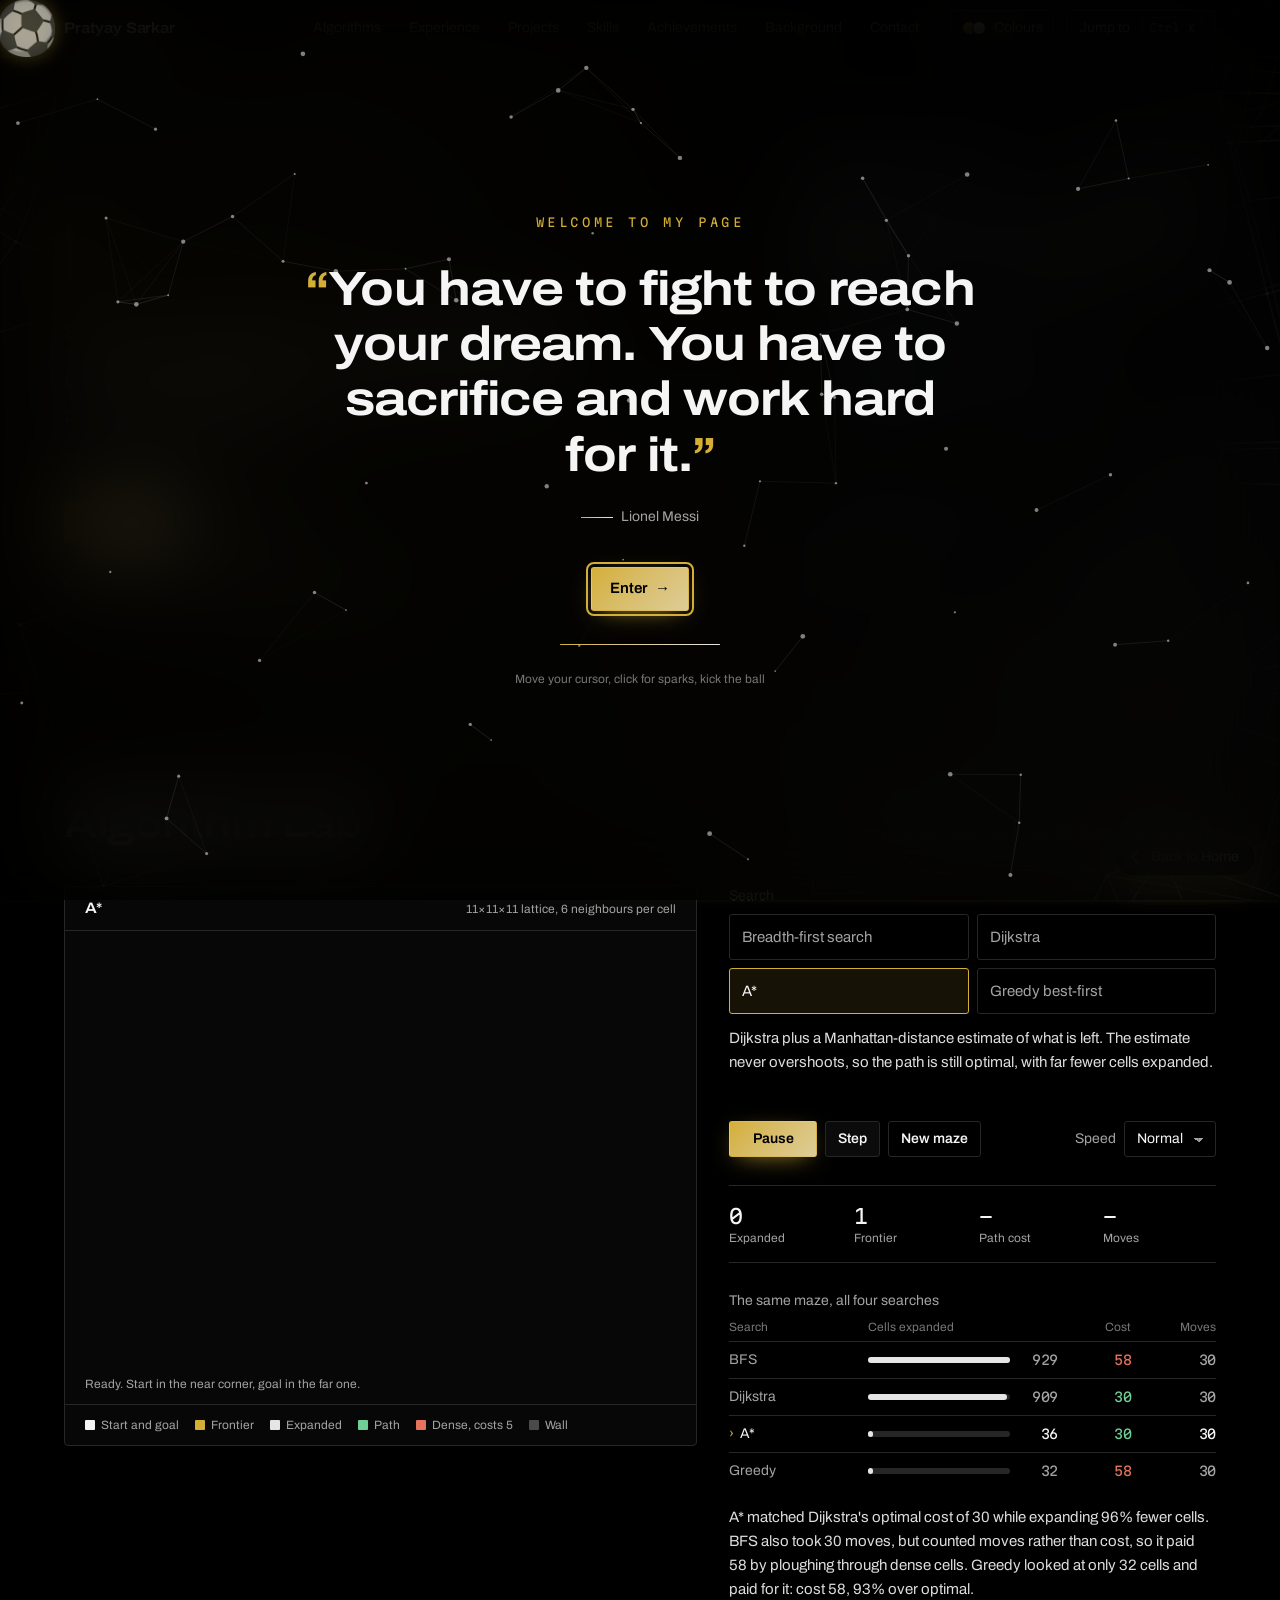
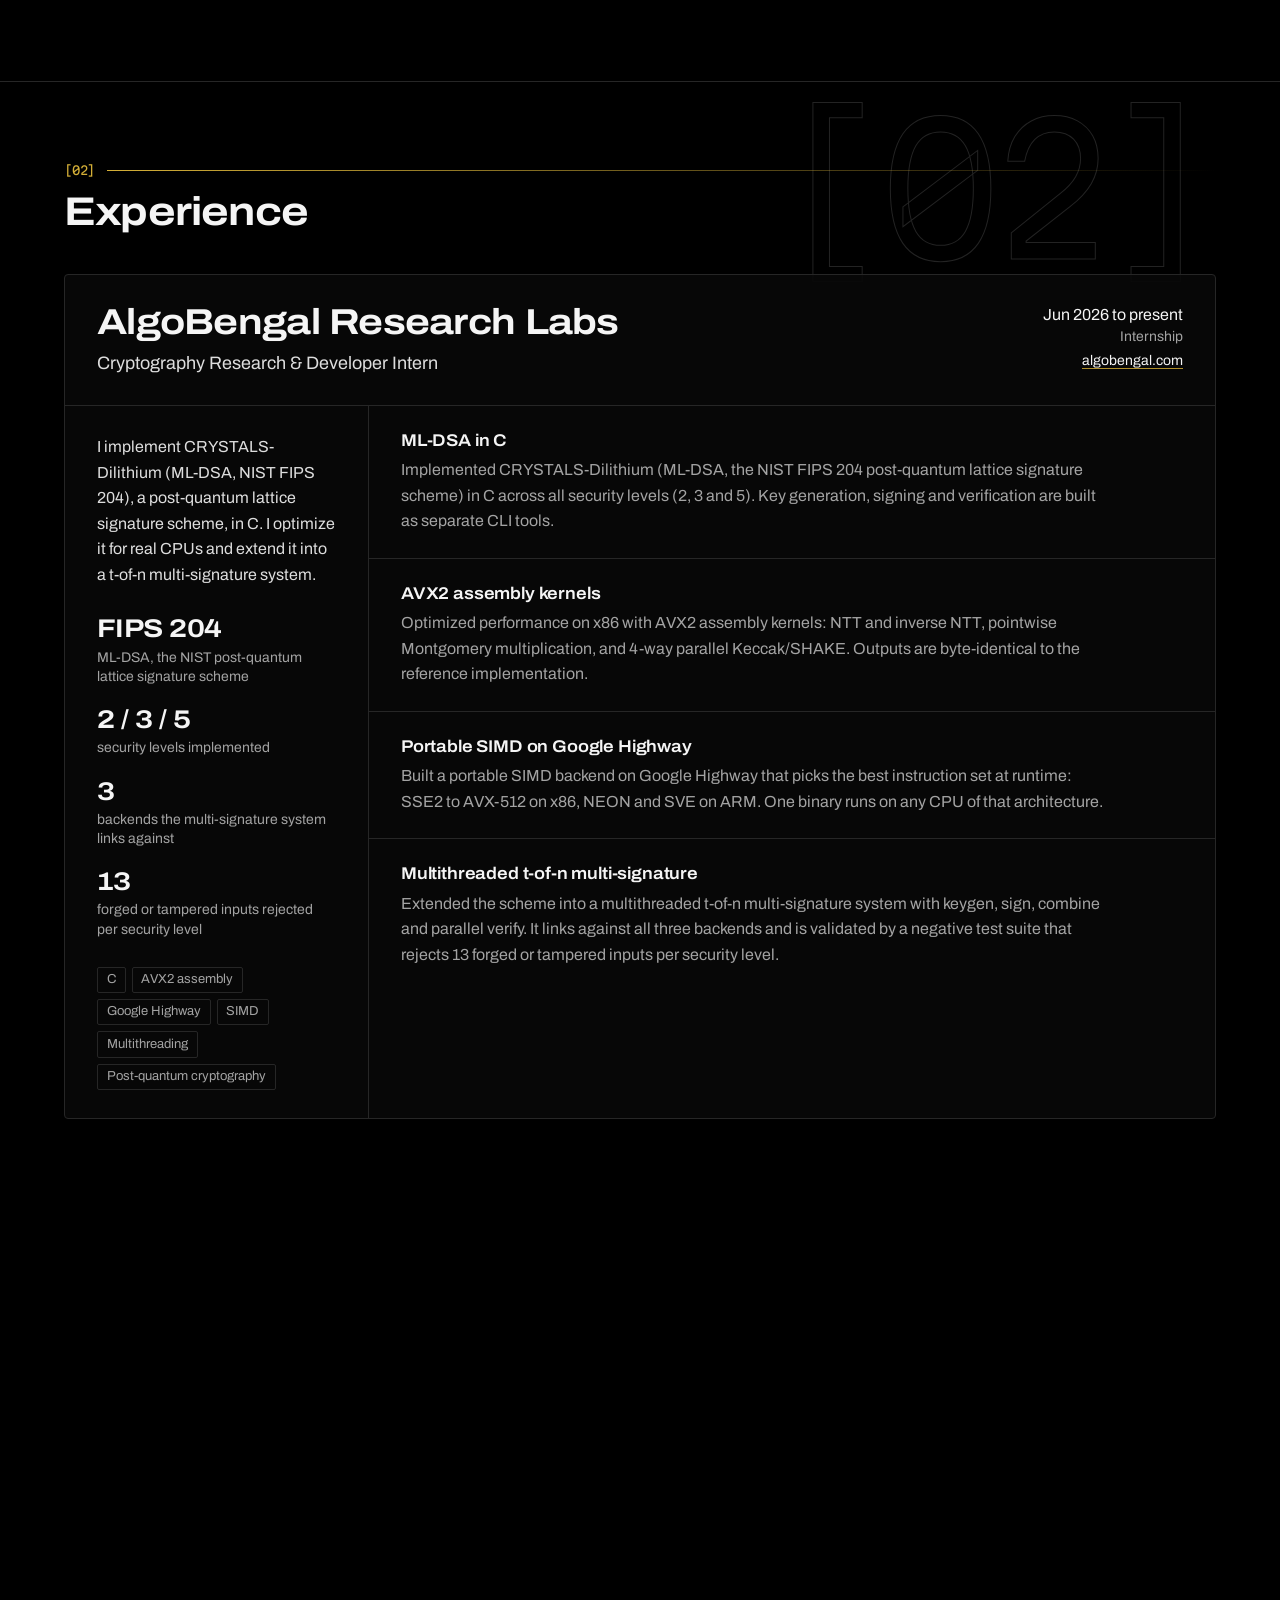
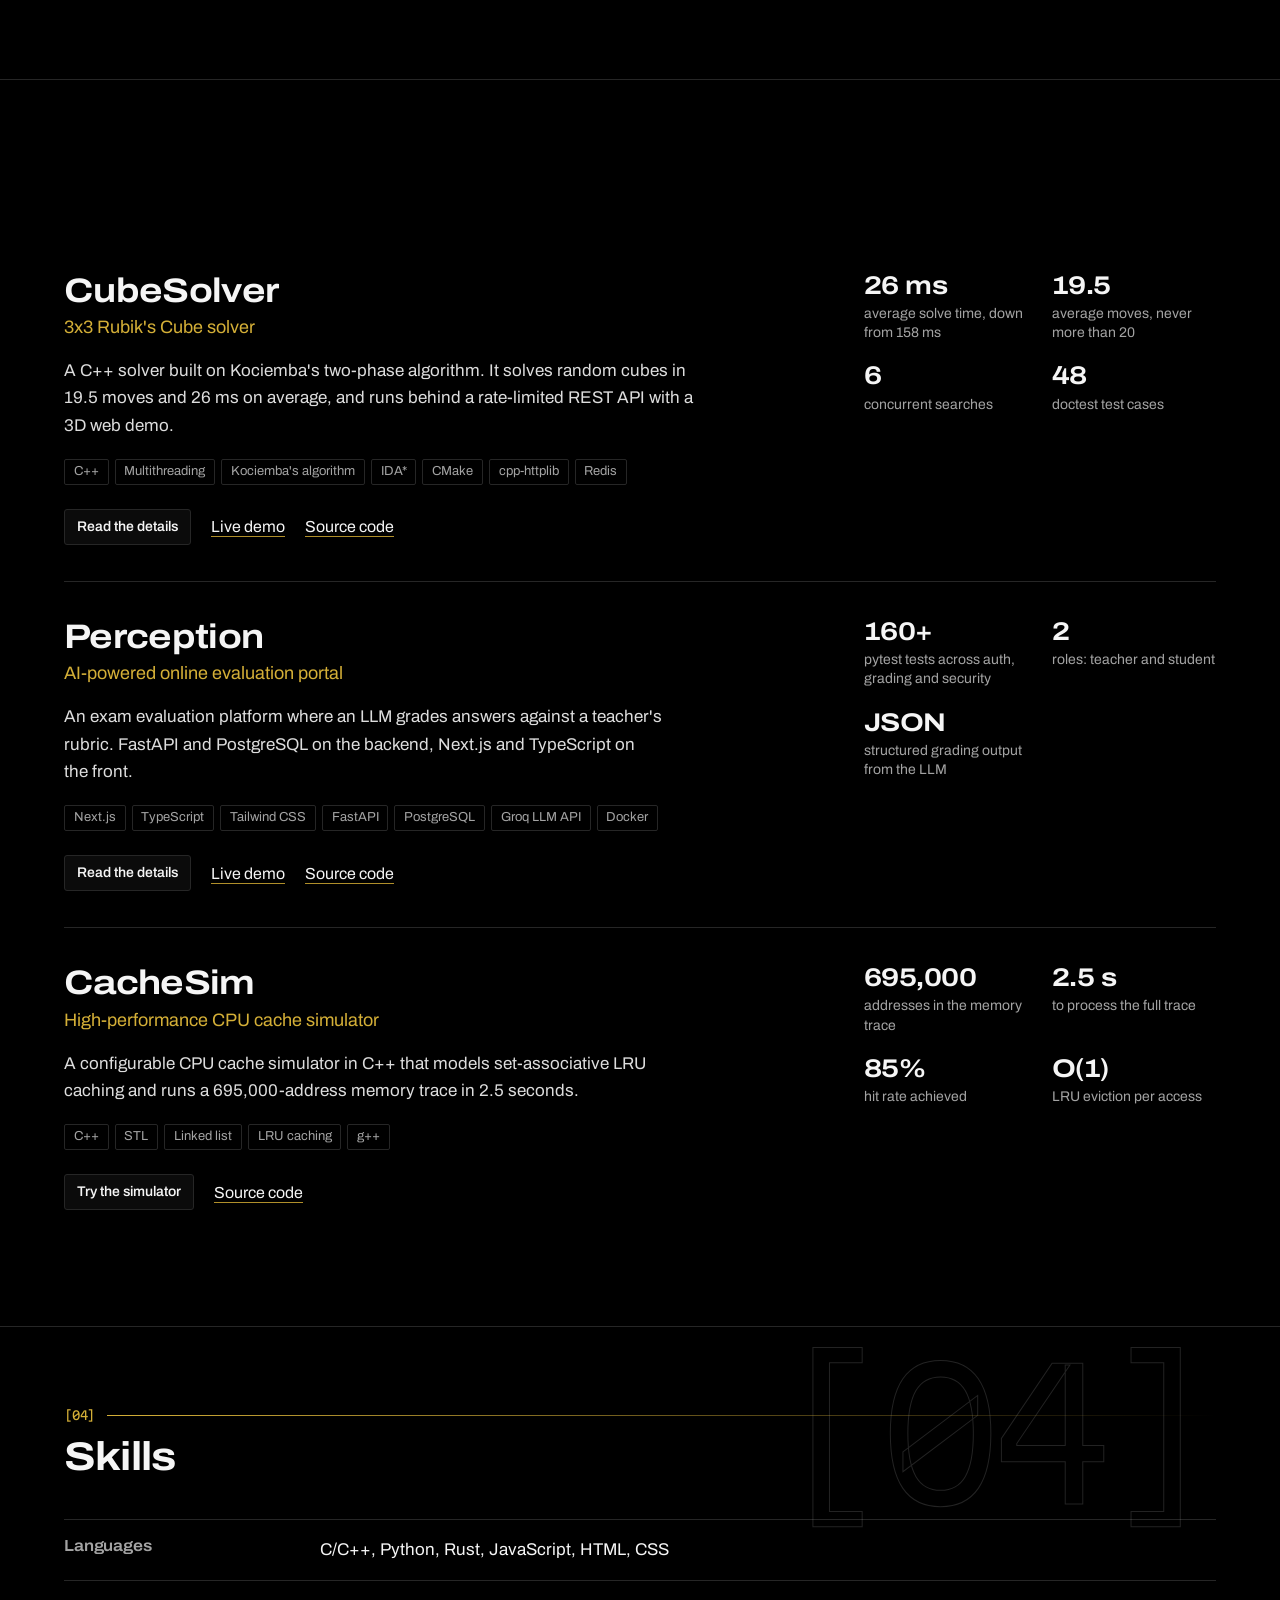
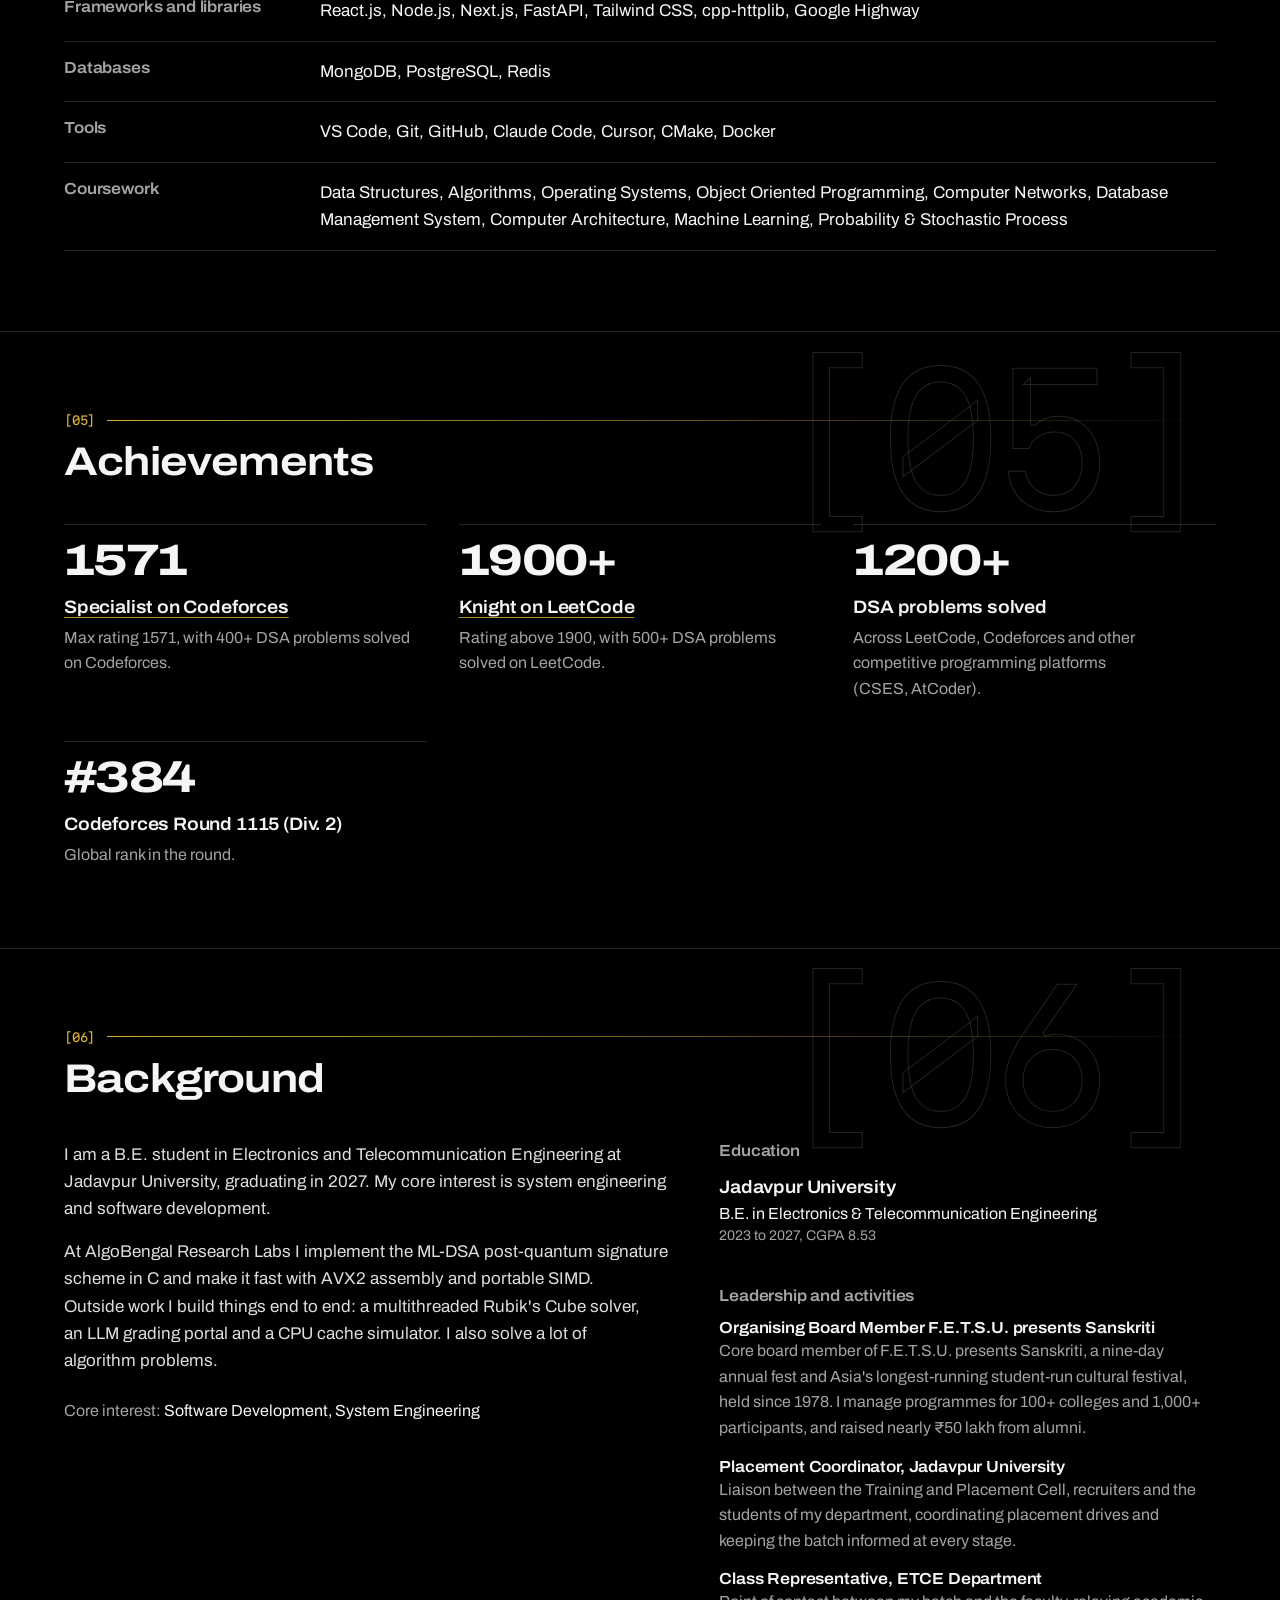
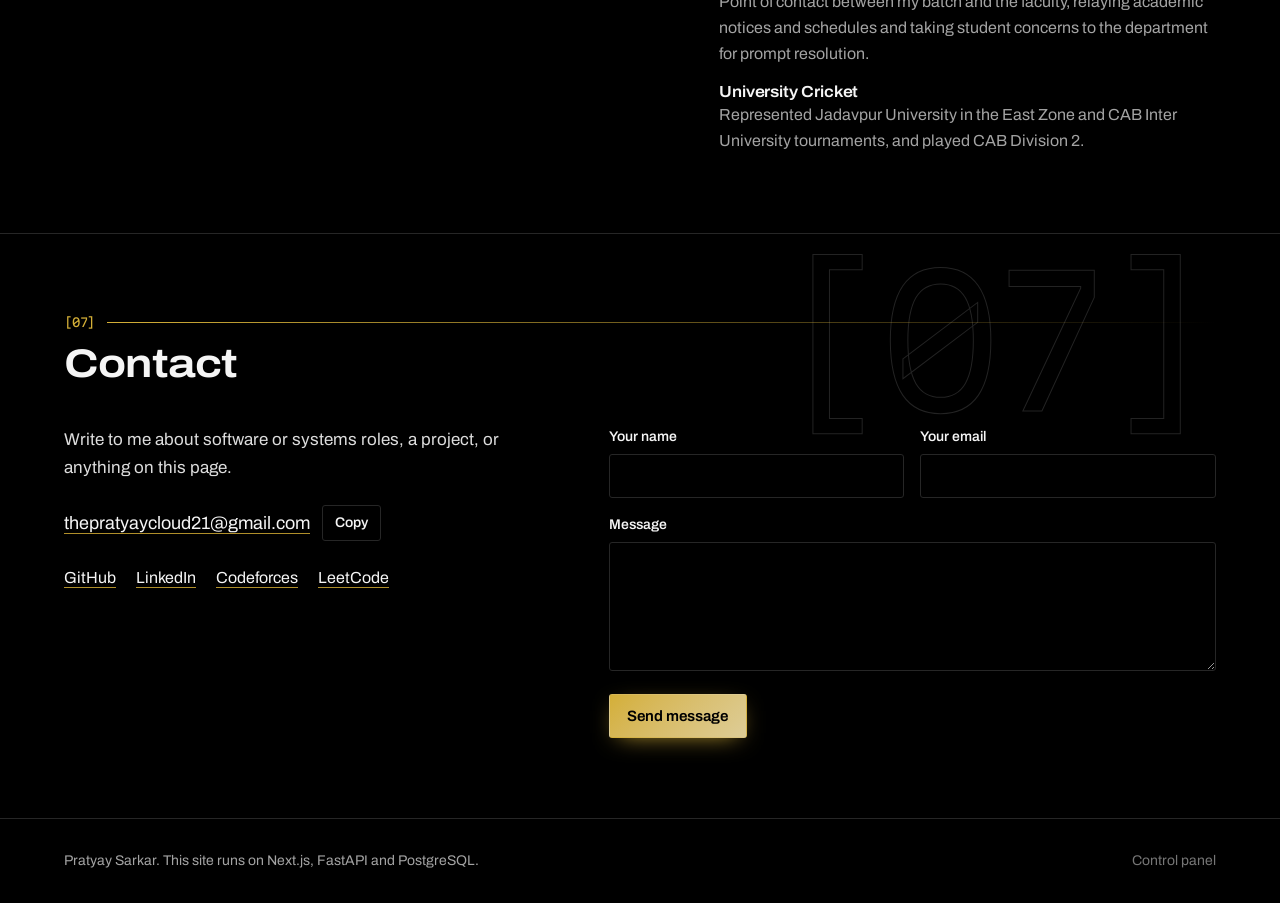
==== commit e7fc5355: "Publish site pratyay89/portfolio@49cc5c5cf073fb4dff9fabd152c3288c4ad9bd84" ====
--- a/index.html
+++ b/index.html
@@ -1 +1 @@
-<!DOCTYPE html><html lang="en"><head><meta charSet="utf-8"/><link rel="preconnect" href="/" crossorigin=""/><meta name="viewport" content="width=device-width, initial-scale=1"/><link rel="stylesheet" href="/_next/static/chunks/2e3ciuai4gu0u.css" data-precedence="next"/><link rel="preload" as="script" fetchPriority="low" href="/_next/static/chunks/1x6obpmlu1_c2.js"/><script src="/_next/static/chunks/2r4s4h5xul1n-.js" async=""></script><script src="/_next/static/chunks/3dmm3v_fq28gc.js" async=""></script><script src="/_next/static/chunks/1ar3ax_-2xzvy.js" async=""></script><script src="/_next/static/chunks/turbopack-3-ry682tkyiqk.js" async=""></script><script src="/_next/static/chunks/0umf92h1sb77c.js" async=""></script><script src="/_next/static/chunks/3u3t7mroelhhp.js" async=""></script><script src="/_next/static/chunks/2n5qeheznvl4u.js" async=""></script><script src="/_next/static/chunks/0__pxvqcene2r.js" async=""></script><script src="/_next/static/chunks/3xz3_179nn7vv.js" async=""></script><script src="/_next/static/chunks/2ej976yix4c_3.js" async=""></script><meta name="theme-color" content="#000000"/><meta name="color-scheme" content="dark"/><title>Pratyay Sarkar, software development and system engineering</title><meta name="description" content="In software and systems engineering roles, I build high-performance backend services."/><meta property="og:title" content="Pratyay Sarkar, software development and system engineering"/><meta property="og:description" content="In software and systems engineering roles, I build high-performance backend services."/><meta property="og:type" content="website"/><meta name="twitter:card" content="summary"/><meta name="twitter:title" content="Pratyay Sarkar, software development and system engineering"/><meta name="twitter:description" content="In software and systems engineering roles, I build high-performance backend services."/><link rel="icon" href="/icon.svg?icon.09knikl4a-e0t.svg" sizes="any" type="image/svg+xml"/><script>try{var p=JSON.parse(localStorage.getItem("colour-center")||"{}"),r=document.documentElement;r.dataset.theme=p.theme||"gold";r.dataset.ambient=p.follow===false?"fixed":"section";r.dataset.bg=p.background===false?"off":"on";if(sessionStorage.getItem("welcomed"))r.dataset.welcomed="1"}catch(e){}</script><script src="/_next/static/chunks/0cz1d0mv5g_q7.js" noModule=""></script></head><body><div hidden=""><!--$--><!--/$--></div><div class="bg-3d pointer-events-none fixed inset-0 -z-10" aria-hidden="true"><canvas class="absolute inset-0 h-full w-full blur-[3px]"></canvas><canvas class="absolute inset-0 h-full w-full"></canvas></div><div role="dialog" aria-modal="true" aria-label="Welcome" class="welcome fixed inset-0 z-50 flex select-none items-center justify-center overflow-hidden bg-ink/80 px-6 backdrop-blur-2xl "><canvas class="absolute inset-0 h-full w-full" aria-hidden="true"></canvas><div class="welcome-card pointer-events-none relative max-w-[46rem] text-center"><p class="welcome-in type-data text-xs uppercase tracking-[0.3em] text-accent" style="--d:0ms">Welcome to my page</p><blockquote class="mt-8"><p class="type-heading text-[clamp(1.6rem,4.6vw,3rem)] leading-[1.15]"><span><span class="welcome-in inline-block whitespace-nowrap" style="--d:300ms"><span class="welcome-word pointer-events-auto inline-block"><span class="text-accent">“</span>You</span></span> </span><span><span class="welcome-in inline-block whitespace-nowrap" style="--d:410ms"><span class="welcome-word pointer-events-auto inline-block">have</span></span> </span><span><span class="welcome-in inline-block whitespace-nowrap" style="--d:520ms"><span class="welcome-word pointer-events-auto inline-block">to</span></span> </span><span><span class="welcome-in inline-block whitespace-nowrap" style="--d:630ms"><span class="welcome-word pointer-events-auto inline-block">fight</span></span> </span><span><span class="welcome-in inline-block whitespace-nowrap" style="--d:740ms"><span class="welcome-word pointer-events-auto inline-block">to</span></span> </span><span><span class="welcome-in inline-block whitespace-nowrap" style="--d:850ms"><span class="welcome-word pointer-events-auto inline-block">reach</span></span> </span><span><span class="welcome-in inline-block whitespace-nowrap" style="--d:960ms"><span class="welcome-word pointer-events-auto inline-block">your</span></span> </span><span><span class="welcome-in inline-block whitespace-nowrap" style="--d:1070ms"><span class="welcome-word pointer-events-auto inline-block">dream.</span></span> </span><span><span class="welcome-in inline-block whitespace-nowrap" style="--d:1180ms"><span class="welcome-word pointer-events-auto inline-block">You</span></span> </span><span><span class="welcome-in inline-block whitespace-nowrap" style="--d:1290ms"><span class="welcome-word pointer-events-auto inline-block">have</span></span> </span><span><span class="welcome-in inline-block whitespace-nowrap" style="--d:1400ms"><span class="welcome-word pointer-events-auto inline-block">to</span></span> </span><span><span class="welcome-in inline-block whitespace-nowrap" style="--d:1510ms"><span class="welcome-word pointer-events-auto inline-block">sacrifice</span></span> </span><span><span class="welcome-in inline-block whitespace-nowrap" style="--d:1620ms"><span class="welcome-word pointer-events-auto inline-block">and</span></span> </span><span><span class="welcome-in inline-block whitespace-nowrap" style="--d:1730ms"><span class="welcome-word pointer-events-auto inline-block">work</span></span> </span><span><span class="welcome-in inline-block whitespace-nowrap" style="--d:1840ms"><span class="welcome-word pointer-events-auto inline-block">hard</span></span> </span><span><span class="welcome-in inline-block whitespace-nowrap" style="--d:1950ms"><span class="welcome-word pointer-events-auto inline-block">for</span></span> </span><span><span class="welcome-in inline-block whitespace-nowrap" style="--d:2060ms"><span class="welcome-word pointer-events-auto inline-block">it.<span class="text-accent">”</span></span></span></span></p><footer class="welcome-in mt-6 text-sm text-muted" style="--d:2570ms"><span class="mr-2 inline-block h-px w-8 bg-gradient-to-r from-accent to-violet align-middle" aria-hidden="true"></span>Lionel Messi</footer></blockquote><button type="button" class="welcome-in btn btn-primary pointer-events-auto mt-10 gap-2 " style="--d:2770ms">Enter<span aria-hidden="true">→</span></button><div class="mt-6 flex h-5 flex-col items-center justify-center"><div class="h-px w-40 overflow-hidden rounded-full bg-line" aria-hidden="true"><div class="welcome-timer h-full bg-gradient-to-r from-accent to-violet" style="animation-duration:6500ms"></div></div></div><p class="welcome-in mt-4 text-xs text-faint" style="--d:2970ms"><span class="hidden pointer-fine:inline">Move your cursor, click for sparks, kick the ball</span><span class="pointer-fine:hidden">Tap for sparks, tap the ball to kick it</span></p></div></div><div class="spotlight" aria-hidden="true"></div><a href="#main" class="sr-only focus:not-sr-only focus:fixed focus:left-4 focus:top-4 focus:z-50 focus:bg-accent focus:px-3 focus:py-2 focus:text-ink">Skip to content</a><header class="sticky top-0 z-30 border-b border-line/60 bg-ink/60 backdrop-blur-xl backdrop-saturate-150"><div class="mx-auto flex h-14 max-w-[76rem] items-center gap-2 px-5 sm:gap-3 sm:px-8"><a class="type-sub shrink-0 text-[0.95rem] text-text hover:text-accent" href="/">Pratyay Sarkar</a><nav aria-label="Sections" class="relative ml-auto hidden items-center gap-1 lg:flex"><span aria-hidden="true" class="absolute top-1/2 h-8 -translate-y-1/2 rounded-full border border-ambient/40 bg-ambient/10 shadow-[0_0_24px_-6px_var(--ambient)] transition-[left,width,opacity] duration-500 ease-[cubic-bezier(0.2,0.7,0.2,1)] opacity-0" style="left:0;width:0"></span><a class="relative px-3 py-4 text-sm transition-colors duration-300 text-muted hover:text-text" href="/#algorithms">Algorithms</a><a class="relative px-3 py-4 text-sm transition-colors duration-300 text-muted hover:text-text" href="/#experience">Experience</a><a class="relative px-3 py-4 text-sm transition-colors duration-300 text-muted hover:text-text" href="/#projects">Projects</a><a class="relative px-3 py-4 text-sm transition-colors duration-300 text-muted hover:text-text" href="/#skills">Skills</a><a class="relative px-3 py-4 text-sm transition-colors duration-300 text-muted hover:text-text" href="/#achievements">Achievements</a><a class="relative px-3 py-4 text-sm transition-colors duration-300 text-muted hover:text-text" href="/#background">Background</a><a class="relative px-3 py-4 text-sm transition-colors duration-300 text-muted hover:text-text" href="/#contact">Contact</a></nav><div class="ml-auto lg:ml-2"><div class="relative"><button type="button" aria-label="Colour center" aria-expanded="false" aria-controls="colour-center" class="flex h-9 items-center gap-2 rounded-[3px] border border-line bg-panel/70 px-2.5 text-sm text-muted transition-colors hover:border-faint hover:text-text"><span class="flex -space-x-1" aria-hidden="true"><span class="h-3.5 w-3.5 rounded-full border border-ink" style="background:#d4af37"></span><span class="h-3.5 w-3.5 rounded-full border border-ink" style="background:#e5e5e5"></span></span><span class="hidden sm:inline lg:hidden xl:inline" aria-hidden="true">Colours</span></button></div></div><button type="button" aria-haspopup="dialog" class="flex h-9 items-center gap-3 rounded-[3px] border border-line bg-panel/70 px-3 text-sm text-muted transition-colors hover:border-faint hover:text-text"><span class="xl:hidden">Menu</span><span class="hidden whitespace-nowrap xl:inline">Jump to</span><kbd class="hidden whitespace-nowrap rounded-[2px] border border-line px-1.5 py-0.5 text-[0.7rem] text-faint xl:inline">Ctrl K</kbd></button></div><div aria-hidden="true" class="absolute inset-x-0 bottom-[-1px] h-[2px] origin-left bg-gradient-to-r from-ambient via-violet to-ambient shadow-[0_0_12px_var(--ambient)]" style="transform:scaleX(0)"></div></header><nav aria-label="Section index" class="fixed bottom-5 left-1/2 z-30 hidden -translate-x-1/2 items-center gap-1.5 rounded-[6px] border border-line bg-panel/90 py-1.5 pl-3 pr-2 shadow-[0_10px_40px_-12px_rgba(0,0,0,0.8)] backdrop-blur-md lg:flex"><span class="type-data text-[0.7rem] text-faint">sections[</span><button type="button" disabled="" aria-label="Previous section (K)" class="flex h-7 w-6 items-center justify-center rounded-[3px] text-muted transition-colors hover:bg-raised hover:text-text disabled:opacity-30">‹</button><div class="relative flex items-center gap-1 pb-1.5"><a href="#intro" aria-current="location" aria-label="0: Intro" title="0: Intro" class="flex h-7 items-center gap-1.5 rounded-[3px] border px-2 transition-[background-color,border-color,color] duration-300 border-accent bg-accent/15 text-text"><span class="type-data text-[0.72rem] text-accent">0</span><span class="overflow-hidden whitespace-nowrap text-xs transition-opacity duration-500 max-w-[7rem] opacity-100">Intro</span></a><a href="#algorithms" aria-label="1: Algorithms" title="1: Algorithms" class="flex h-7 items-center gap-1.5 rounded-[3px] border px-2 transition-[background-color,border-color,color] duration-300 border-line text-faint hover:border-faint hover:text-text"><span class="type-data text-[0.72rem] ">1</span><span class="overflow-hidden whitespace-nowrap text-xs transition-opacity duration-500 max-w-0 opacity-0">Algorithms</span></a><a href="#experience" aria-label="2: Experience" title="2: Experience" class="flex h-7 items-center gap-1.5 rounded-[3px] border px-2 transition-[background-color,border-color,color] duration-300 border-line text-faint hover:border-faint hover:text-text"><span class="type-data text-[0.72rem] ">2</span><span class="overflow-hidden whitespace-nowrap text-xs transition-opacity duration-500 max-w-0 opacity-0">Experience</span></a><a href="#projects" aria-label="3: Projects" title="3: Projects" class="flex h-7 items-center gap-1.5 rounded-[3px] border px-2 transition-[background-color,border-color,color] duration-300 border-line text-faint hover:border-faint hover:text-text"><span class="type-data text-[0.72rem] ">3</span><span class="overflow-hidden whitespace-nowrap text-xs transition-opacity duration-500 max-w-0 opacity-0">Projects</span></a><a href="#skills" aria-label="4: Skills" title="4: Skills" class="flex h-7 items-center gap-1.5 rounded-[3px] border px-2 transition-[background-color,border-color,color] duration-300 border-line text-faint hover:border-faint hover:text-text"><span class="type-data text-[0.72rem] ">4</span><span class="overflow-hidden whitespace-nowrap text-xs transition-opacity duration-500 max-w-0 opacity-0">Skills</span></a><a href="#achievements" aria-label="5: Achievements" title="5: Achievements" class="flex h-7 items-center gap-1.5 rounded-[3px] border px-2 transition-[background-color,border-color,color] duration-300 border-line text-faint hover:border-faint hover:text-text"><span class="type-data text-[0.72rem] ">5</span><span class="overflow-hidden whitespace-nowrap text-xs transition-opacity duration-500 max-w-0 opacity-0">Achievements</span></a><a href="#background" aria-label="6: Background" title="6: Background" class="flex h-7 items-center gap-1.5 rounded-[3px] border px-2 transition-[background-color,border-color,color] duration-300 border-line text-faint hover:border-faint hover:text-text"><span class="type-data text-[0.72rem] ">6</span><span class="overflow-hidden whitespace-nowrap text-xs transition-opacity duration-500 max-w-0 opacity-0">Background</span></a><a href="#contact" aria-label="7: Contact" title="7: Contact" class="flex h-7 items-center gap-1.5 rounded-[3px] border px-2 transition-[background-color,border-color,color] duration-300 border-line text-faint hover:border-faint hover:text-text"><span class="type-data text-[0.72rem] ">7</span><span class="overflow-hidden whitespace-nowrap text-xs transition-opacity duration-500 max-w-0 opacity-0">Contact</span></a><span aria-hidden="true" class="pointer-events-none absolute -bottom-0.5 left-0 -ml-[3px] h-1.5 w-1.5 rounded-full bg-accent"></span></div><button type="button" aria-label="Next section (J)" class="flex h-7 w-6 items-center justify-center rounded-[3px] text-muted transition-colors hover:bg-raised hover:text-text disabled:opacity-30">›</button><span class="type-data text-[0.7rem] text-faint">]</span><span class="type-data ml-2 border-l border-line pl-3 text-[0.72rem] text-muted" aria-live="polite">i = <span class="text-accent">0</span></span><span class="ml-1 hidden text-[0.65rem] text-faint xl:inline"><kbd class="rounded-[2px] border border-line px-1">J</kbd> <kbd class="rounded-[2px] border border-line px-1">K</kbd></span></nav><main id="main"><section id="intro" aria-label="Introduction" class="mx-auto max-w-[76rem] px-5 pb-16 pt-12 sm:px-8 sm:pb-24 sm:pt-20"><div class="grid grid-cols-[minmax(0,1fr)] gap-12 lg:grid-cols-[minmax(0,1.2fr)_minmax(0,0.8fr)] lg:items-end lg:gap-14"><div data-reveal="true" class="@container"><h1 class="type-display whitespace-nowrap text-white text-[clamp(1.75rem,11.4cqw,6.5rem)]" aria-label="Pratyay Sarkar"><span aria-hidden="true"><span class="typed-caret "></span><span class="invisible">Pratyay</span></span><span aria-hidden="true"> <span class="invisible">Sarkar</span></span></h1><p class="relative type-sub mt-7 text-xl sm:text-[1.375rem]"><span class="whitespace-nowrap"><span class="headline-part inline-block" style="--c:var(--color-accent);--c2:var(--color-violet)">Software Development</span></span><span class="whitespace-nowrap"><span class="px-[0.35em] text-faint">&amp;</span><span class="headline-part inline-block" style="--c:var(--color-violet);--c2:var(--color-accent)">System Engineering</span></span><span aria-hidden="true" class="absolute h-[2px] rounded-full transition-all duration-700 ease-[cubic-bezier(0.2,0.7,0.2,1)]" style="opacity:0"></span></p><p class="mt-4 min-h-[4.9em] max-w-[35rem] text-lg leading-relaxed text-text/90 sm:min-h-[3.3em] sm:text-xl">In software and systems engineering roles, I build <span class="sr-only">high-performance backend services, SIMD-optimized post-quantum cryptography, multithreaded, concurrent systems, software that runs close to the hardware</span><span aria-hidden="true" class="text-text">high-performance backend services<span class="typed-caret"></span></span>.</p><p class="mt-4 text-sm text-muted">Kolkata, West Bengal</p><div class="mt-8 flex flex-wrap items-center gap-3"><a href="#experience" class="btn btn-primary">See my work</a><a href="#contact" class="btn btn-quiet">Get in touch</a></div><div class="mt-7"><ul class="flex flex-wrap gap-x-5 gap-y-1"><li><a href="https://github.com/pratyay89" class="link" target="_blank" rel="noopener noreferrer">GitHub<span class="sr-only"> (opens in a new tab)</span></a></li><li><a href="https://linkedin.com/in/ppratyay25" class="link" target="_blank" rel="noopener noreferrer">LinkedIn<span class="sr-only"> (opens in a new tab)</span></a></li><li><a href="https://codeforces.com/profile/pratyay_01" class="link" target="_blank" rel="noopener noreferrer">Codeforces<span class="sr-only"> (opens in a new tab)</span></a></li><li><a href="https://leetcode.com/u/Pratyay_01/" class="link" target="_blank" rel="noopener noreferrer">LeetCode<span class="sr-only"> (opens in a new tab)</span></a></li></ul></div></div><div data-reveal="true"><figure class="glow rounded-[4px] border border-line bg-panel/70"><figcaption class="flex items-baseline justify-between gap-4 border-b border-line px-4 py-3 sm:px-5"><span class="type-sub text-[0.95rem]">A CPU cache, running live</span><span class="text-xs text-muted">4<!-- --> sets, <!-- -->2<!-- --> ways, <!-- -->16<!-- -->-byte blocks</span></figcaption><div class="space-y-4 px-4 py-4 sm:px-5"><div><div class="mb-1.5 flex items-baseline justify-between text-xs text-muted"><span>Address read</span><span class="type-data text-text"></span></div><div class="type-data grid overflow-hidden rounded-[2px] text-[0.72rem]" style="grid-template-columns:1fr auto auto"><span class="flex min-w-14 flex-col gap-0.5 px-2.5 py-1.5 bg-violet/15 text-violet"><span class="font-sans text-[0.68rem] opacity-80">tag</span><span class="min-h-[1.2em]"></span></span><span class="flex min-w-14 flex-col gap-0.5 px-2.5 py-1.5 bg-accent/15 text-accent"><span class="font-sans text-[0.68rem] opacity-80">set</span><span class="min-h-[1.2em]"></span></span><span class="flex min-w-14 flex-col gap-0.5 px-2.5 py-1.5 bg-line/60 text-muted"><span class="font-sans text-[0.68rem] opacity-80">offset</span><span class="min-h-[1.2em]"></span></span></div></div><table class="type-data w-full table-fixed border-separate border-spacing-y-1 text-[0.72rem]"><thead><tr class="text-left font-sans text-xs font-normal text-faint"><th scope="col" class="w-12 pb-0.5 font-normal">Set</th><th scope="col" class="pb-0.5 font-normal">Newest tag</th><th scope="col" class="pb-0.5 font-normal">Next to evict</th></tr></thead><tbody><tr><th scope="row" class="text-left font-normal text-faint">0</th><td class="pr-1 last:pr-0"><span class="block rounded-[2px] border px-2 py-1.5 transition-colors duration-300 border-line/70 text-faint">empty</span></td><td class="pr-1 last:pr-0"><span class="block rounded-[2px] border px-2 py-1.5 transition-colors duration-300 border-line/70 text-faint">empty</span></td></tr><tr><th scope="row" class="text-left font-normal text-faint">1</th><td class="pr-1 last:pr-0"><span class="block rounded-[2px] border px-2 py-1.5 transition-colors duration-300 border-line/70 text-faint">empty</span></td><td class="pr-1 last:pr-0"><span class="block rounded-[2px] border px-2 py-1.5 transition-colors duration-300 border-line/70 text-faint">empty</span></td></tr><tr><th scope="row" class="text-left font-normal text-faint">2</th><td class="pr-1 last:pr-0"><span class="block rounded-[2px] border px-2 py-1.5 transition-colors duration-300 border-line/70 text-faint">empty</span></td><td class="pr-1 last:pr-0"><span class="block rounded-[2px] border px-2 py-1.5 transition-colors duration-300 border-line/70 text-faint">empty</span></td></tr><tr><th scope="row" class="text-left font-normal text-faint">3</th><td class="pr-1 last:pr-0"><span class="block rounded-[2px] border px-2 py-1.5 transition-colors duration-300 border-line/70 text-faint">empty</span></td><td class="pr-1 last:pr-0"><span class="block rounded-[2px] border px-2 py-1.5 transition-colors duration-300 border-line/70 text-faint">empty</span></td></tr></tbody></table><div class="flex items-end justify-between gap-4"><p class="text-sm text-muted">Waiting for the first read</p><p class="shrink-0 text-right text-xs text-muted"><span class="type-data block text-xl text-text">0<!-- -->%</span>hit rate over <!-- -->0<!-- --> reads</p></div></div><div class="flex flex-wrap items-center gap-2 border-t border-line px-4 py-3 sm:px-5"><button type="button" class="btn btn-small">Run</button><button type="button" class="btn btn-small btn-quiet">Step once</button><a class="link ml-auto text-sm" href="/projects/cachesim/#simulator">Open the full simulator</a></div></figure></div></div></section><section id="algorithms" aria-labelledby="algorithms-heading" class="border-t border-line"><div class="mx-auto max-w-[76rem] px-5 py-16 sm:px-8 sm:py-20"><div data-reveal="true" class="section-heading relative isolate mb-8 sm:mb-10"><span class="section-ghost" aria-hidden="true"></span><p class="mb-3 flex items-center gap-3 text-ambient" aria-hidden="true"><span class="section-index type-data text-xs"></span><span class="section-rule h-px flex-1"></span></p><div class="flex flex-wrap items-baseline justify-between gap-x-6 gap-y-1"><h2 id="algorithms-heading" class="type-heading text-[2rem] sm:text-[2.5rem]">Algorithm Lab</h2><p class="text-sm text-muted">Four shortest-path searches on one 3D maze. Drag it to turn it.</p></div></div><div data-reveal="true"><div class="grid gap-6 lg:grid-cols-[minmax(0,1.3fr)_minmax(0,1fr)] lg:gap-8"><figure class="glow self-start overflow-hidden rounded-[4px] border border-line bg-panel/70"><figcaption class="flex flex-wrap items-baseline justify-between gap-x-4 gap-y-1 border-b border-line px-4 py-3 sm:px-5"><span class="type-sub text-[0.95rem]">A*</span><span class="text-xs text-muted">11<!-- -->×<!-- -->11<!-- -->×<!-- -->11<!-- --> lattice, 6 neighbours per cell</span></figcaption><div class="relative aspect-square sm:aspect-[4/3]"><canvas tabindex="0" role="img" aria-label="A rotating 11 by 11 by 11 maze. A*: Ready. Start in the near corner, goal in the far one." class="absolute inset-0 h-full w-full cursor-grab touch-pan-y active:cursor-grabbing"></canvas><p class="pointer-events-none absolute bottom-3 left-4 right-4 text-xs text-muted sm:left-5" aria-live="polite">Ready. Start in the near corner, goal in the far one.</p></div><ul class="flex flex-wrap gap-x-4 gap-y-1.5 border-t border-line px-4 py-3 text-xs text-muted sm:px-5"><li class="flex items-center gap-1.5"><span class="h-2.5 w-2.5 rounded-[1px]" style="background:var(--color-text)" aria-hidden="true"></span>Start and goal</li><li class="flex items-center gap-1.5"><span class="h-2.5 w-2.5 rounded-[1px]" style="background:var(--color-accent)" aria-hidden="true"></span>Frontier</li><li class="flex items-center gap-1.5"><span class="h-2.5 w-2.5 rounded-[1px]" style="background:var(--color-violet)" aria-hidden="true"></span>Expanded</li><li class="flex items-center gap-1.5"><span class="h-2.5 w-2.5 rounded-[1px]" style="background:var(--color-success)" aria-hidden="true"></span>Path</li><li class="flex items-center gap-1.5"><span class="h-2.5 w-2.5 rounded-[1px]" style="background:var(--color-danger)" aria-hidden="true"></span>Dense, costs 5</li><li class="flex items-center gap-1.5"><span class="h-2.5 w-2.5 rounded-[1px]" style="background:color-mix(in srgb, var(--color-line) 55%, var(--color-faint))" aria-hidden="true"></span>Wall</li></ul></figure><div class="space-y-7"><div><p class="mb-2 text-sm text-muted" id="algo-label">Search</p><div class="grid grid-cols-2 gap-2" role="radiogroup" aria-labelledby="algo-label"><button type="button" role="radio" aria-checked="false" class="rounded-[3px] border px-3 py-2.5 text-left text-[0.9375rem] transition-colors border-line text-muted hover:border-faint hover:text-text">Breadth-first search</button><button type="button" role="radio" aria-checked="false" class="rounded-[3px] border px-3 py-2.5 text-left text-[0.9375rem] transition-colors border-line text-muted hover:border-faint hover:text-text">Dijkstra</button><button type="button" role="radio" aria-checked="true" class="rounded-[3px] border px-3 py-2.5 text-left text-[0.9375rem] transition-colors border-accent bg-accent/10 text-text">A*</button><button type="button" role="radio" aria-checked="false" class="rounded-[3px] border px-3 py-2.5 text-left text-[0.9375rem] transition-colors border-line text-muted hover:border-faint hover:text-text">Greedy best-first</button></div><p class="mt-3 min-h-[4.5em] text-[0.9375rem] text-text/90">Dijkstra plus a Manhattan-distance estimate of what is left. The estimate never overshoots, so the path is still optimal, with far fewer cells expanded.</p></div><div class="flex flex-wrap items-center gap-2"><button type="button" class="btn btn-primary btn-small min-w-[5.5rem]">Run</button><button type="button" class="btn btn-small">Step</button><button type="button" class="btn btn-small btn-quiet">New maze</button><label class="ml-auto flex items-center gap-2 text-sm text-muted">Speed<select class="input min-h-9 w-auto py-1 text-sm"><option value="0">Slow</option><option value="1" selected="">Normal</option><option value="2">Fast</option><option value="3">Instant</option></select></label></div><dl class="grid grid-cols-4 gap-3 border-y border-line py-4"><div class="flex flex-col"><dt class="text-xs text-muted">Expanded</dt><dd class="type-data order-first text-xl text-text">0</dd></div><div class="flex flex-col"><dt class="text-xs text-muted">Frontier</dt><dd class="type-data order-first text-xl text-text">1</dd></div><div class="flex flex-col"><dt class="text-xs text-muted">Path cost</dt><dd class="type-data order-first text-xl text-text">–</dd></div><div class="flex flex-col"><dt class="text-xs text-muted">Moves</dt><dd class="type-data order-first text-xl text-text">–</dd></div></dl><div><p class="mb-2 text-sm text-muted">The same maze, all four searches</p><table class="w-full text-sm"><thead><tr class="text-left text-xs text-faint"><th scope="col" class="pb-1.5 font-normal">Search</th><th scope="col" class="pb-1.5 font-normal">Cells expanded</th><th scope="col" class="pb-1.5 text-right font-normal">Cost</th><th scope="col" class="pb-1.5 text-right font-normal">Moves</th></tr></thead><tbody><tr class="cursor-pointer border-t border-line text-muted hover:text-text"><th scope="row" class="py-2 pr-3 text-left font-normal">BFS</th><td class="py-2 pr-3"><span class="flex items-center gap-2"><span class="h-1.5 flex-1 rounded-full bg-line"><span class="block h-full rounded-full bg-violet" style="width:100%"></span></span><span class="type-data w-10 text-right">929</span></span></td><td class="type-data py-2 text-right text-danger">58</td><td class="type-data py-2 text-right">30</td></tr><tr class="cursor-pointer border-t border-line text-muted hover:text-text"><th scope="row" class="py-2 pr-3 text-left font-normal">Dijkstra</th><td class="py-2 pr-3"><span class="flex items-center gap-2"><span class="h-1.5 flex-1 rounded-full bg-line"><span class="block h-full rounded-full bg-violet" style="width:97.84714747039828%"></span></span><span class="type-data w-10 text-right">909</span></span></td><td class="type-data py-2 text-right text-success">30</td><td class="type-data py-2 text-right">30</td></tr><tr class="cursor-pointer border-t border-line text-text"><th scope="row" class="py-2 pr-3 text-left font-normal"><span class="mr-1.5 text-accent">›</span>A*</th><td class="py-2 pr-3"><span class="flex items-center gap-2"><span class="h-1.5 flex-1 rounded-full bg-line"><span class="block h-full rounded-full bg-violet" style="width:3.8751345532831003%"></span></span><span class="type-data w-10 text-right">36</span></span></td><td class="type-data py-2 text-right text-success">30</td><td class="type-data py-2 text-right">30</td></tr><tr class="cursor-pointer border-t border-line text-muted hover:text-text"><th scope="row" class="py-2 pr-3 text-left font-normal">Greedy</th><td class="py-2 pr-3"><span class="flex items-center gap-2"><span class="h-1.5 flex-1 rounded-full bg-line"><span class="block h-full rounded-full bg-violet" style="width:3.4445640473627552%"></span></span><span class="type-data w-10 text-right">32</span></span></td><td class="type-data py-2 text-right text-danger">58</td><td class="type-data py-2 text-right">30</td></tr></tbody></table><p class="mt-4 text-[0.9375rem] text-text/90">A* matched Dijkstra&#x27;s optimal cost of 30 while expanding 96% fewer cells. BFS also took 30 moves, but counted moves rather than cost, so it paid 58 by ploughing through dense cells. Greedy looked at only 32 cells and paid for it: cost 58, 93% over optimal.</p></div></div></div></div></div></section><section id="experience" aria-labelledby="experience-heading" class="border-t border-line"><div class="mx-auto max-w-[76rem] px-5 py-16 sm:px-8 sm:py-20"><div data-reveal="true" class="section-heading relative isolate mb-8 sm:mb-10"><span class="section-ghost" aria-hidden="true"></span><p class="mb-3 flex items-center gap-3 text-ambient" aria-hidden="true"><span class="section-index type-data text-xs"></span><span class="section-rule h-px flex-1"></span></p><div class="flex flex-wrap items-baseline justify-between gap-x-6 gap-y-1"><h2 id="experience-heading" class="type-heading text-[2rem] sm:text-[2.5rem]">Experience</h2></div></div><div class="space-y-10"><article data-reveal="true" class="glow overflow-hidden rounded-[4px] border border-line bg-panel/70"><header class="flex flex-wrap items-start justify-between gap-x-8 gap-y-3 border-b border-line px-5 py-6 sm:px-8 sm:py-7"><div><h3 class="type-heading text-[1.75rem] sm:text-[2.25rem]">AlgoBengal Research Labs</h3><p class="mt-1.5 text-lg text-text/90">Cryptography Research &amp; Developer Intern</p></div><div class="text-sm text-muted sm:text-right"><p class="text-base text-text">Jun 2026 to present</p><p>Internship</p><div class="mt-1 sm:flex sm:justify-end"><ul class="flex flex-wrap gap-x-5 gap-y-1"><li><a href="https://algobengal.com/" class="link" target="_blank" rel="noopener noreferrer">algobengal.com<span class="sr-only"> (opens in a new tab)</span></a></li></ul></div></div></header><div class="grid lg:grid-cols-[minmax(0,19rem)_minmax(0,1fr)] "><div class="space-y-7 border-b border-line px-5 py-6 sm:px-8 sm:py-7 lg:border-b-0 lg:border-r"><p class="text-text/90">I implement CRYSTALS-Dilithium (ML-DSA, NIST FIPS 204), a post-quantum lattice signature scheme, in C. I optimize it for real CPUs and extend it into a t-of-n multi-signature system.</p><dl class="grid gap-x-6 gap-y-5 grid-cols-1"><div class="flex flex-col"><dt class="mt-1 text-sm leading-snug text-muted">ML-DSA, the NIST post-quantum lattice signature scheme</dt><dd class="type-heading order-first text-[1.6rem] text-text">FIPS 204</dd></div><div class="flex flex-col"><dt class="mt-1 text-sm leading-snug text-muted">security levels implemented</dt><dd class="type-heading order-first text-[1.6rem] text-text">2 / 3 / 5</dd></div><div class="flex flex-col"><dt class="mt-1 text-sm leading-snug text-muted">backends the multi-signature system links against</dt><dd class="type-heading order-first text-[1.6rem] text-text">3</dd></div><div class="flex flex-col"><dt class="mt-1 text-sm leading-snug text-muted">forged or tampered inputs rejected per security level</dt><dd class="type-heading order-first text-[1.6rem] text-text">13</dd></div></dl><ul class="flex flex-wrap gap-1.5" aria-label="Technologies used"><li class="tag">C</li><li class="tag">AVX2 assembly</li><li class="tag">Google Highway</li><li class="tag">SIMD</li><li class="tag">Multithreading</li><li class="tag">Post-quantum cryptography</li></ul></div><ol class="divide-y divide-line"><li class="px-5 py-5 transition-colors hover:bg-raised/50 sm:px-8 sm:py-6"><h4 class="type-sub text-[1.0625rem] text-text">ML-DSA in C</h4><p class="max-w-[44rem] text-muted mt-1.5">Implemented CRYSTALS-Dilithium (ML-DSA, the NIST FIPS 204 post-quantum lattice signature scheme) in C across all security levels (2, 3 and 5). Key generation, signing and verification are built as separate CLI tools.</p></li><li class="px-5 py-5 transition-colors hover:bg-raised/50 sm:px-8 sm:py-6"><h4 class="type-sub text-[1.0625rem] text-text">AVX2 assembly kernels</h4><p class="max-w-[44rem] text-muted mt-1.5">Optimized performance on x86 with AVX2 assembly kernels: NTT and inverse NTT, pointwise Montgomery multiplication, and 4-way parallel Keccak/SHAKE. Outputs are byte-identical to the reference implementation.</p></li><li class="px-5 py-5 transition-colors hover:bg-raised/50 sm:px-8 sm:py-6"><h4 class="type-sub text-[1.0625rem] text-text">Portable SIMD on Google Highway</h4><p class="max-w-[44rem] text-muted mt-1.5">Built a portable SIMD backend on Google Highway that picks the best instruction set at runtime: SSE2 to AVX-512 on x86, NEON and SVE on ARM. One binary runs on any CPU of that architecture.</p></li><li class="px-5 py-5 transition-colors hover:bg-raised/50 sm:px-8 sm:py-6"><h4 class="type-sub text-[1.0625rem] text-text">Multithreaded t-of-n multi-signature</h4><p class="max-w-[44rem] text-muted mt-1.5">Extended the scheme into a multithreaded t-of-n multi-signature system with keygen, sign, combine and parallel verify. It links against all three backends and is validated by a negative test suite that rejects 13 forged or tampered inputs per security level.</p></li></ol></div></article><article data-reveal="true" class="border-t border-line pt-8"><header class="flex flex-wrap items-start justify-between gap-x-8 gap-y-3 pb-6"><div><h3 class="type-heading text-2xl sm:text-[1.75rem]">Indian Statistical Institute Kolkata</h3><p class="mt-1.5 text-lg text-text/90">Data Science Intern</p></div><div class="text-sm text-muted sm:text-right"><p class="text-base text-text">May 2025 to Jul 2025</p><p>Internship, Kolkata</p><div class="mt-1 sm:flex sm:justify-end"><ul class="flex flex-wrap gap-x-5 gap-y-1"><li><a href="https://drive.google.com/drive/folders/1E1cssxxr69LYiU7JnZA5kBuawKo_gPXF" class="link" target="_blank" rel="noopener noreferrer">Certificate<span class="sr-only"> (opens in a new tab)</span></a></li><li><a href="https://www.isical.ac.in/" class="link" target="_blank" rel="noopener noreferrer">isical.ac.in<span class="sr-only"> (opens in a new tab)</span></a></li></ul></div></div></header><div class="grid lg:grid-cols-[minmax(0,19rem)_minmax(0,1fr)] gap-x-12"><div class="space-y-7 pb-6"><p class="text-text/90">Deep learning on high-resolution histopathology images, from preprocessing through to the interface used to view the results.</p><dl class="grid gap-x-6 gap-y-5 grid-cols-2"><div class="flex flex-col"><dt class="mt-1 text-sm leading-snug text-muted">WSI-level accuracy</dt><dd class="type-heading order-first text-[1.6rem] text-text">98.4%</dd></div><div class="flex flex-col"><dt class="mt-1 text-sm leading-snug text-muted">lower client-side rendering latency</dt><dd class="type-heading order-first text-[1.6rem] text-text">30%</dd></div></dl><ul class="flex flex-wrap gap-1.5" aria-label="Technologies used"><li class="tag">ResNet50</li><li class="tag">VGG16</li><li class="tag">OpenCV</li><li class="tag">NumPy</li><li class="tag">Pandas</li><li class="tag">React.js</li><li class="tag">Next.js</li></ul></div><ol class="space-y-5"><li class=""><h4 class="type-sub text-[1.0625rem] text-text">Ensemble deep learning framework</h4><p class="max-w-[44rem] text-muted mt-1.5">Developed an ensemble deep learning framework (ResNet50 + VGG16) with a two-stage patch inference mechanism, achieving 98.4% WSI-level accuracy.</p></li><li class=""><h4 class="type-sub text-[1.0625rem] text-text">Loss functions for noisy annotations</h4><p class="max-w-[44rem] text-muted mt-1.5">Designed custom loss functions for noisy multi-annotator datasets to reduce annotation bias and improve prediction consistency.</p></li><li class=""><h4 class="type-sub text-[1.0625rem] text-text">End-to-end pipeline and interface</h4><p class="max-w-[44rem] text-muted mt-1.5">Built the end-to-end pipeline: large-scale preprocessing and feature optimization with OpenCV, NumPy and Pandas, plus responsive React.js and Next.js interfaces that cut client-side rendering latency by 30% for high-resolution histopathology data.</p></li></ol></div></article></div></div></section><section id="projects" aria-labelledby="projects-heading" class="border-t border-line"><div class="mx-auto max-w-[76rem] px-5 py-16 sm:px-8 sm:py-20"><div data-reveal="true" class="section-heading relative isolate mb-8 sm:mb-10"><span class="section-ghost" aria-hidden="true"></span><p class="mb-3 flex items-center gap-3 text-ambient" aria-hidden="true"><span class="section-index type-data text-xs"></span><span class="section-rule h-px flex-1"></span></p><div class="flex flex-wrap items-baseline justify-between gap-x-6 gap-y-1"><h2 id="projects-heading" class="type-heading text-[2rem] sm:text-[2.5rem]">Projects</h2></div></div><div><article data-reveal="true" class="grid gap-x-12 gap-y-7 border-t border-line py-9 first:border-t-0 first:pt-0 lg:grid-cols-[minmax(0,1fr)_minmax(0,22rem)]"><div><h3 class="type-heading text-[1.75rem] sm:text-[2.125rem]"><a class="hover:text-accent" href="/projects/cubesolver/">CubeSolver</a></h3><p class="mt-1 text-lg text-accent">3x3 Rubik&#x27;s Cube solver</p><p class="mt-4 max-w-[40rem] text-[1.0625rem] text-text/90">A C++ solver built on Kociemba&#x27;s two-phase algorithm. It solves random cubes in 19.5 moves and 26 ms on average, and runs behind a rate-limited REST API with a 3D web demo.</p><div class="mt-5"><ul class="flex flex-wrap gap-1.5" aria-label="Technologies used"><li class="tag">C++</li><li class="tag">Multithreading</li><li class="tag">Kociemba&#x27;s algorithm</li><li class="tag">IDA*</li><li class="tag">CMake</li><li class="tag">cpp-httplib</li><li class="tag">Redis</li></ul></div><ul class="mt-6 flex flex-wrap items-center gap-x-5 gap-y-2"><li><a class="btn btn-small" href="/projects/cubesolver/">Read the details</a></li><li><a href="https://cubesolver-ty5i.onrender.com" class="link" target="_blank" rel="noopener noreferrer">Live demo<span class="sr-only"> (opens in a new tab)</span></a></li><li><a href="https://github.com/pratyay89/cubesolver" class="link" target="_blank" rel="noopener noreferrer">Source code<span class="sr-only"> (opens in a new tab)</span></a></li></ul></div><div class="space-y-6"><dl class="grid gap-x-6 gap-y-5 grid-cols-2"><div class="flex flex-col"><dt class="mt-1 text-sm leading-snug text-muted">average solve time, down from 158 ms</dt><dd class="type-heading order-first text-[1.6rem] text-text">26 ms</dd></div><div class="flex flex-col"><dt class="mt-1 text-sm leading-snug text-muted">average moves, never more than 20</dt><dd class="type-heading order-first text-[1.6rem] text-text">19.5</dd></div><div class="flex flex-col"><dt class="mt-1 text-sm leading-snug text-muted">concurrent searches</dt><dd class="type-heading order-first text-[1.6rem] text-text">6</dd></div><div class="flex flex-col"><dt class="mt-1 text-sm leading-snug text-muted">doctest test cases</dt><dd class="type-heading order-first text-[1.6rem] text-text">48</dd></div></dl></div></article><article data-reveal="true" class="grid gap-x-12 gap-y-7 border-t border-line py-9 first:border-t-0 first:pt-0 lg:grid-cols-[minmax(0,1fr)_minmax(0,22rem)]"><div><h3 class="type-heading text-[1.75rem] sm:text-[2.125rem]"><a class="hover:text-accent" href="/projects/perception/">Perception</a></h3><p class="mt-1 text-lg text-accent">AI-powered online evaluation portal</p><p class="mt-4 max-w-[40rem] text-[1.0625rem] text-text/90">An exam evaluation platform where an LLM grades answers against a teacher&#x27;s rubric. FastAPI and PostgreSQL on the backend, Next.js and TypeScript on the front.</p><div class="mt-5"><ul class="flex flex-wrap gap-1.5" aria-label="Technologies used"><li class="tag">Next.js</li><li class="tag">TypeScript</li><li class="tag">Tailwind CSS</li><li class="tag">FastAPI</li><li class="tag">PostgreSQL</li><li class="tag">Groq LLM API</li><li class="tag">Docker</li></ul></div><ul class="mt-6 flex flex-wrap items-center gap-x-5 gap-y-2"><li><a class="btn btn-small" href="/projects/perception/">Read the details</a></li><li><a href="https://perception-sigma-lemon.vercel.app" class="link" target="_blank" rel="noopener noreferrer">Live demo<span class="sr-only"> (opens in a new tab)</span></a></li><li><a href="https://github.com/pratyay89/Perception" class="link" target="_blank" rel="noopener noreferrer">Source code<span class="sr-only"> (opens in a new tab)</span></a></li></ul></div><div class="space-y-6"><dl class="grid gap-x-6 gap-y-5 grid-cols-2"><div class="flex flex-col"><dt class="mt-1 text-sm leading-snug text-muted">pytest tests across auth, grading and security</dt><dd class="type-heading order-first text-[1.6rem] text-text">160+</dd></div><div class="flex flex-col"><dt class="mt-1 text-sm leading-snug text-muted">roles: teacher and student</dt><dd class="type-heading order-first text-[1.6rem] text-text">2</dd></div><div class="flex flex-col"><dt class="mt-1 text-sm leading-snug text-muted">structured grading output from the LLM</dt><dd class="type-heading order-first text-[1.6rem] text-text">JSON</dd></div></dl></div></article><article data-reveal="true" class="grid gap-x-12 gap-y-7 border-t border-line py-9 first:border-t-0 first:pt-0 lg:grid-cols-[minmax(0,1fr)_minmax(0,22rem)]"><div><h3 class="type-heading text-[1.75rem] sm:text-[2.125rem]"><a class="hover:text-accent" href="/projects/cachesim/">CacheSim</a></h3><p class="mt-1 text-lg text-accent">High-performance CPU cache simulator</p><p class="mt-4 max-w-[40rem] text-[1.0625rem] text-text/90">A configurable CPU cache simulator in C++ that models set-associative LRU caching and runs a 695,000-address memory trace in 2.5 seconds.</p><div class="mt-5"><ul class="flex flex-wrap gap-1.5" aria-label="Technologies used"><li class="tag">C++</li><li class="tag">STL</li><li class="tag">Linked list</li><li class="tag">LRU caching</li><li class="tag">g++</li></ul></div><ul class="mt-6 flex flex-wrap items-center gap-x-5 gap-y-2"><li><a class="btn btn-small" href="/projects/cachesim/#simulator">Try the simulator</a></li><li><a href="https://github.com/pratyay89/LRU_Cache_Simulator" class="link" target="_blank" rel="noopener noreferrer">Source code<span class="sr-only"> (opens in a new tab)</span></a></li></ul></div><div class="space-y-6"><dl class="grid gap-x-6 gap-y-5 grid-cols-2"><div class="flex flex-col"><dt class="mt-1 text-sm leading-snug text-muted">addresses in the memory trace</dt><dd class="type-heading order-first text-[1.6rem] text-text">695,000</dd></div><div class="flex flex-col"><dt class="mt-1 text-sm leading-snug text-muted">to process the full trace</dt><dd class="type-heading order-first text-[1.6rem] text-text">2.5 s</dd></div><div class="flex flex-col"><dt class="mt-1 text-sm leading-snug text-muted">hit rate achieved</dt><dd class="type-heading order-first text-[1.6rem] text-text">85%</dd></div><div class="flex flex-col"><dt class="mt-1 text-sm leading-snug text-muted">LRU eviction per access</dt><dd class="type-heading order-first text-[1.6rem] text-text">O(1)</dd></div></dl></div></article></div></div></section><section id="skills" aria-labelledby="skills-heading" class="border-t border-line"><div class="mx-auto max-w-[76rem] px-5 py-16 sm:px-8 sm:py-20"><div data-reveal="true" class="section-heading relative isolate mb-8 sm:mb-10"><span class="section-ghost" aria-hidden="true"></span><p class="mb-3 flex items-center gap-3 text-ambient" aria-hidden="true"><span class="section-index type-data text-xs"></span><span class="section-rule h-px flex-1"></span></p><div class="flex flex-wrap items-baseline justify-between gap-x-6 gap-y-1"><h2 id="skills-heading" class="type-heading text-[2rem] sm:text-[2.5rem]">Skills</h2></div></div><dl class="divide-y divide-line border-y border-line"><div data-reveal="true" class="grid gap-x-8 gap-y-1 py-4 sm:grid-cols-[14rem_1fr]"><dt class="type-sub text-muted">Languages</dt><dd class="text-[1.0625rem] leading-relaxed">C/C++, Python, Rust, JavaScript, HTML, CSS</dd></div><div data-reveal="true" class="grid gap-x-8 gap-y-1 py-4 sm:grid-cols-[14rem_1fr]"><dt class="type-sub text-muted">Frameworks and libraries</dt><dd class="text-[1.0625rem] leading-relaxed">React.js, Node.js, Next.js, FastAPI, Tailwind CSS, cpp-httplib, Google Highway</dd></div><div data-reveal="true" class="grid gap-x-8 gap-y-1 py-4 sm:grid-cols-[14rem_1fr]"><dt class="type-sub text-muted">Databases</dt><dd class="text-[1.0625rem] leading-relaxed">MongoDB, PostgreSQL, Redis</dd></div><div data-reveal="true" class="grid gap-x-8 gap-y-1 py-4 sm:grid-cols-[14rem_1fr]"><dt class="type-sub text-muted">Tools</dt><dd class="text-[1.0625rem] leading-relaxed">VS Code, Git, GitHub, Claude Code, Cursor, CMake, Docker</dd></div><div data-reveal="true" class="grid gap-x-8 gap-y-1 py-4 sm:grid-cols-[14rem_1fr]"><dt class="type-sub text-muted">Coursework</dt><dd class="text-[1.0625rem] leading-relaxed">Data Structures, Algorithms, Operating Systems, Object Oriented Programming, Computer Networks, Database Management System, Computer Architecture, Machine Learning, Probability &amp; Stochastic Process</dd></div></dl></div></section><section id="achievements" aria-labelledby="achievements-heading" class="border-t border-line"><div class="mx-auto max-w-[76rem] px-5 py-16 sm:px-8 sm:py-20"><div data-reveal="true" class="section-heading relative isolate mb-8 sm:mb-10"><span class="section-ghost" aria-hidden="true"></span><p class="mb-3 flex items-center gap-3 text-ambient" aria-hidden="true"><span class="section-index type-data text-xs"></span><span class="section-rule h-px flex-1"></span></p><div class="flex flex-wrap items-baseline justify-between gap-x-6 gap-y-1"><h2 id="achievements-heading" class="type-heading text-[2rem] sm:text-[2.5rem]">Achievements</h2></div></div><ul class="grid gap-x-8 gap-y-10 sm:grid-cols-2 lg:grid-cols-3"><li data-reveal="true" class="border-t border-line pt-4"><p class="type-display text-[2.75rem] text-text">1571</p><h3 class="type-sub mt-3 text-lg"><a href="https://codeforces.com/profile/pratyay_01" class="link" target="_blank" rel="noopener noreferrer">Specialist on Codeforces<span class="sr-only"> (opens in a new tab)</span></a></h3><p class="mt-1 max-w-[24rem] text-muted">Max rating 1571, with 400+ DSA problems solved on Codeforces.</p></li><li data-reveal="true" class="border-t border-line pt-4"><p class="type-display text-[2.75rem] text-text">1900+</p><h3 class="type-sub mt-3 text-lg"><a href="https://leetcode.com/u/Pratyay_01/" class="link" target="_blank" rel="noopener noreferrer">Knight on LeetCode<span class="sr-only"> (opens in a new tab)</span></a></h3><p class="mt-1 max-w-[24rem] text-muted">Rating above 1900, with 500+ DSA problems solved on LeetCode.</p></li><li data-reveal="true" class="border-t border-line pt-4"><p class="type-display text-[2.75rem] text-text">1200+</p><h3 class="type-sub mt-3 text-lg">DSA problems solved</h3><p class="mt-1 max-w-[24rem] text-muted">Across LeetCode, Codeforces and other competitive programming platforms (CSES, AtCoder).</p></li><li data-reveal="true" class="border-t border-line pt-4"><p class="type-display text-[2.75rem] text-text">#384</p><h3 class="type-sub mt-3 text-lg">Codeforces Round 1115 (Div. 2)</h3><p class="mt-1 max-w-[24rem] text-muted">Global rank in the round.</p></li></ul></div></section><section id="background" aria-labelledby="background-heading" class="border-t border-line"><div class="mx-auto max-w-[76rem] px-5 py-16 sm:px-8 sm:py-20"><div data-reveal="true" class="section-heading relative isolate mb-8 sm:mb-10"><span class="section-ghost" aria-hidden="true"></span><p class="mb-3 flex items-center gap-3 text-ambient" aria-hidden="true"><span class="section-index type-data text-xs"></span><span class="section-rule h-px flex-1"></span></p><div class="flex flex-wrap items-baseline justify-between gap-x-6 gap-y-1"><h2 id="background-heading" class="type-heading text-[2rem] sm:text-[2.5rem]">Background</h2></div></div><div class="grid gap-12 lg:grid-cols-[minmax(0,1.1fr)_minmax(0,0.9fr)]"><div data-reveal="true"><div class="space-y-4 max-w-[38rem] text-[1.0625rem] text-text/90"><p>I am a B.E. student in Electronics and Telecommunication Engineering at Jadavpur University, graduating in 2027. My core interest is system engineering and software development.</p><p>At AlgoBengal Research Labs I implement the ML-DSA post-quantum signature scheme in C and make it fast with AVX2 assembly and portable SIMD. Outside work I build things end to end: a multithreaded Rubik&#x27;s Cube solver, an LLM grading portal and a CPU cache simulator. I also solve a lot of algorithm problems.</p></div><p class="mt-6 text-muted">Core interest: <span class="text-text">Software Development, System Engineering</span></p></div><div data-reveal="true" class="space-y-10"><div><h3 class="type-sub mb-3 text-muted">Education</h3><ul class="space-y-4"><li><p class="type-sub text-lg">Jadavpur University</p><p>B.E. in Electronics &amp; Telecommunication Engineering</p><p class="text-sm text-muted">2023 to 2027, CGPA 8.53</p></li></ul></div><div><h3 class="type-sub mb-3 text-muted">Leadership and activities</h3><ul class="space-y-4"><li><p class="type-sub">Organising Board Member F.E.T.S.U. presents Sanskriti</p><p class="text-muted">Core board member of F.E.T.S.U. presents Sanskriti, a nine-day annual fest and Asia&#x27;s longest-running student-run cultural festival, held since 1978. I manage programmes for 100+ colleges and 1,000+ participants, and raised nearly ₹50 lakh from alumni.</p></li><li><p class="type-sub">Placement Coordinator, Jadavpur University</p><p class="text-muted">Liaison between the Training and Placement Cell, recruiters and the students of my department, coordinating placement drives and keeping the batch informed at every stage.</p></li><li><p class="type-sub">Class Representative, ETCE Department</p><p class="text-muted">Point of contact between my batch and the faculty, relaying academic notices and schedules and taking student concerns to the department for prompt resolution.</p></li><li><p class="type-sub">University Cricket</p><p class="text-muted">Represented Jadavpur University in the East Zone and CAB Inter University tournaments, and played CAB Division 2.</p></li></ul></div></div></div></div></section><section id="contact" aria-labelledby="contact-heading" class="border-t border-line"><div class="mx-auto max-w-[76rem] px-5 py-16 sm:px-8 sm:py-20"><div data-reveal="true" class="section-heading relative isolate mb-8 sm:mb-10"><span class="section-ghost" aria-hidden="true"></span><p class="mb-3 flex items-center gap-3 text-ambient" aria-hidden="true"><span class="section-index type-data text-xs"></span><span class="section-rule h-px flex-1"></span></p><div class="flex flex-wrap items-baseline justify-between gap-x-6 gap-y-1"><h2 id="contact-heading" class="type-heading text-[2rem] sm:text-[2.5rem]">Contact</h2></div></div><div class="grid gap-12 lg:grid-cols-[minmax(0,0.9fr)_minmax(0,1.1fr)]"><div data-reveal="true" class="space-y-6"><p class="max-w-[30rem] text-[1.0625rem] text-text/90">Write to me about software or systems roles, a project, or anything on this page.</p><span class="flex flex-wrap items-center gap-3"><a href="mailto:thepratyaycloud21@gmail.com" class="link break-all text-lg">thepratyaycloud21@gmail.com</a><button type="button" class="btn btn-small btn-quiet" aria-live="polite">Copy</button></span><ul class="flex flex-wrap gap-x-5 gap-y-1"><li><a href="https://github.com/pratyay89" class="link" target="_blank" rel="noopener noreferrer">GitHub<span class="sr-only"> (opens in a new tab)</span></a></li><li><a href="https://linkedin.com/in/ppratyay25" class="link" target="_blank" rel="noopener noreferrer">LinkedIn<span class="sr-only"> (opens in a new tab)</span></a></li><li><a href="https://codeforces.com/profile/pratyay_01" class="link" target="_blank" rel="noopener noreferrer">Codeforces<span class="sr-only"> (opens in a new tab)</span></a></li><li><a href="https://leetcode.com/u/Pratyay_01/" class="link" target="_blank" rel="noopener noreferrer">LeetCode<span class="sr-only"> (opens in a new tab)</span></a></li></ul></div><div data-reveal="true"><form class="space-y-4"><div class="grid gap-4 sm:grid-cols-2"><div><label class="label" for="contact-name">Your name</label><input id="contact-name" class="input" required="" maxLength="120" autoComplete="name" name="name"/></div><div><label class="label" for="contact-email">Your email</label><input id="contact-email" type="email" class="input" required="" maxLength="254" autoComplete="email" name="email"/></div></div><div class="hidden" aria-hidden="true"><label for="contact-website">Website</label><input id="contact-website" tabindex="-1" autoComplete="off" name="website"/></div><div><label class="label" for="contact-body">Message</label><textarea id="contact-body" name="body" class="input" rows="5" required="" minLength="10" maxLength="4000"></textarea></div><button type="submit" class="btn btn-primary">Send message</button></form></div></div></div></section><!--$--><!--/$--></main><footer class="border-t border-line"><div class="mx-auto flex max-w-[76rem] flex-col gap-3 px-5 py-8 text-sm text-muted sm:flex-row sm:items-center sm:justify-between sm:px-8"><p>Pratyay Sarkar<!-- -->. This site runs on Next.js, FastAPI and PostgreSQL.</p><a href="https://pratyay21.vercel.app/admin" class="text-faint hover:text-text">Control panel</a></div></footer><script id="_R_">(globalThis["TURBOPACK"] || (globalThis["TURBOPACK"] = [])).push({"otherChunks":["static/chunks/1x6obpmlu1_c2.js","static/chunks/2r4s4h5xul1n-.js","static/chunks/3dmm3v_fq28gc.js","static/chunks/1ar3ax_-2xzvy.js"],"runtimeModuleIds":[94553]});</script><script src="/_next/static/chunks/1x6obpmlu1_c2.js" async=""></script><script>(self.__next_f=self.__next_f||[]).push([0])</script><script>self.__next_f.push([1,"1:\"$Sreact.fragment\"\n2:\"/_next/static/chunks/0umf92h1sb77c.js\"\n3:I[39756,[\"$2\"],\"default\"]\n4:\"/_next/static/chunks/3u3t7mroelhhp.js\"\n5:I[58298,[\"$2\",\"$4\"],\"default\"]\n6:I[37457,[\"$2\"],\"default\"]\n7:\"/_next/static/chunks/2n5qeheznvl4u.js\"\n8:\"/_next/static/chunks/0__pxvqcene2r.js\"\n9:\"/_next/static/chunks/3xz3_179nn7vv.js\"\na:\"/_next/static/chunks/2ej976yix4c_3.js\"\nb:I[22016,[\"$2\",\"$7\",\"$8\",\"$9\",\"$a\"],\"\"]\n10:I[97367,[\"$2\"],\"OutletBoundary\"]\n11:\"$Sreact.suspense\"\n13:\"ViewportBoundary\"\n14:I[97367,[\"$2\"],\"$13\"]\n16:\"MetadataBoundary\"\n17:I[97367,[\"$2\"],\"$16\"]\n19:I[68027,[\"$2\"],\"default\",1]\n:HL[\"/_next/static/chunks/2e3ciuai4gu0u.css\",\"style\"]\n:HC[\"/\",\"\"]\ne:[[\"children\",{\"s\":\"__PAGE__\",\"h\":512,\"d\":{\"r\":[\"$\",\"$1\",\"c\",{\"children\":[\"$Lf\",[[\"$\",\"script\",\"script-0\",{\"src\":\"/_next/static/chunks/3xz3_179nn7vv.js\",\"async\":true,\"nonce\":\"$undefined\"}],[\"$\",\"script\",\"script-1\",{\"src\":\"/_next/static/chunks/2ej976yix4c_3.js\",\"async\":true,\"nonce\":\"$undefined\"}]],[\"$\",\"$L10\",null,{\"children\":[\"$\",\"$11\",null,{\"name\":\"Next.MetadataOutlet\",\"children\":\"$@12\"}]}]]}],\"p\":false,\"v\":null}}]]\nc:[[\"children\",{\"s\":\"(site)\",\"h\":512,\"d\":{\"r\":[\"$\",\"$1\",\"c\",{\"children\":[[[\"$\",\"script\",\"script-0\",{\"src\":\"/_next/static/chunks/2n5qeheznvl4u.js\",\"async\":true,\"nonce\":\"$undefined\"}],[\"$\",\"script\",\"script-1\",{\"src\":\"/_next/static/chunks/0__pxvqcene2r.js\",\"async\":true,\"nonce\":\"$undefined\"}]],\"$Ld\"]}],\"p\":false,\"v\":null},\"c\":\"$Qe\"}]]\n0:{\"P\":null,\"c\":[\"\",\"\"],\"q\":\"\",\"i\":false,\"t\":{\"t\":{\"s\":\"\",\"h\":528,\"d\":{\"r\":[\"$\",\"$1\",\"c\",{\"children\":[[[\"$\",\"link\",\"0\",{\"rel\":\"stylesheet\",\"href\":\"/_next/static/chunks/2e3ciuai4gu0u.css\",\"precedence\":\"next\",\"crossOrigin\":\"$undefined\",\"nonce\":\"$undefined\"}],[\"$\",\"script\",\"script-0\",{\"src\":\"/_next/static/chunks/0umf92h1sb77c.js\",\"async\":true,\"nonce\":\"$undefined\"}]],[\"$\",\"html\",null,{\"lang\":\"en\",\"suppressHydrationWarning\":true,\"children\":[[\"$\",\"head\",null,{\"children\":[\"$\",\"script\",null,{\"dangerouslySetInnerHTML\":{\"__html\":\"try{var p=JSON.parse(localStorage.getItem(\\\"colour-center\\\")||\\\"{}\\\"),r=document.documentElement;r.dataset.theme=p.theme||\\\"gold\\\";r.dataset.ambient=p.follow===false?\\\"fixed\\\":\\\"section\\\";r.dataset.bg=p.background===false?\\\"off\\\":\\\"on\\\";if(sessionStorage.getItem(\\\"welcomed\\\"))r.dataset.welcomed=\\\"1\\\"}catch(e){}\"}}]}],[\"$\",\"body\",null,{\"children\":[\"$\",\"$L3\",null,{\"parallelRouterKey\":\"children\",\"error\":\"$5\",\"errorStyles\":[],\"errorScripts\":[[\"$\",\"script\",\"script-0\",{\"src\":\"/_next/static/chunks/3u3t7mroelhhp.js\",\"async\":true,\"nonce\":\"$undefined\"}]],\"template\":[\"$\",\"$L6\",null,{}],\"templateStyles\":\"$undefined\",\"templateScripts\":\"$undefined\",\"notFound\":[[\"$\",\"main\",null,{\"className\":\"mx-auto flex min-h-screen max-w-[40rem] flex-col justify-center px-6 py-20\",\"children\":[[\"$\",\"p\",null,{\"className\":\"type-data text-danger\",\"children\":\"404, cache miss\"}],[\"$\",\"h1\",null,{\"className\":\"type-display mt-4 text-5xl sm:text-6xl\",\"children\":\"This page is not here\"}],[\"$\",\"p\",null,{\"className\":\"mt-5 text-lg text-muted\",\"children\":\"The address may be mistyped, or the page was moved or unpublished.\"}],[\"$\",\"div\",null,{\"className\":\"mt-8\",\"children\":[\"$\",\"$Lb\",null,{\"href\":\"/\",\"className\":\"btn btn-primary\",\"children\":\"Go to the home page\"}]}]]}],[]],\"forbidden\":\"$undefined\",\"unauthorized\":\"$undefined\"}]}]]}]]}],\"p\":false,\"v\":null},\"c\":\"$Qc\"},\"h\":{\"r\":[\"$\",\"$1\",\"h\",{\"children\":[null,[\"$\",\"$L14\",null,{\"children\":\"$L15\"}],[\"$\",\"$L17\",null,{\"children\":[[\"$\",\"div\",null,{\"hidden\":true,\"children\":[\"$\",\"$11\",null,{\"name\":\"Next.Metadata\",\"children\":\"$L18\"}]}],null]}],null]}],\"p\":false,\"v\":null}},\"m\":\"$undefined\",\"G\":[\"$19\",[[\"$\",\"link\",\"0\",{\"rel\":\"stylesheet\",\"href\":\"/_next/static/chunks/2e3ciuai4gu0u.css\",\"precedence\":\"next\",\"crossOrigin\":\"$undefined\",\"nonce\":\"$undefined\"}]]],\"S\":true,\"r\":\"$undefined\",\"s\":\"$undefined\",\"a\":\"$undefined\",\"l\":\"$undefined\",\"p\":\"$undefined\",\"d\":\"$undefined\",\"b\":\"fpFGoy_gA4zCLui7uqk7M\"}\n1a:I[65686,[\"$2\",\"$7\",\"$8\"],\"Background3D\"]\n1b:I[25039,[\"$2\",\"$7\",\"$8\"],\"Welcome\"]\n1c:I[36860,[\"$2\",\"$7\",\"$8\"],\"Spotlight\"]\n1d:I[2239,[\"$2\",\"$7\",\"$8\"],\"Reveal\"]\n1e:I[28571,[\"$2\",\"$7\",\"$8\"],\"BackButton\"]\n1f:I[49587,[\"$2\",\"$7\",\"$8\"],\"SiteChrome\"]\nd:[[\"$\",\"$L1a\",null,{}],[\"$\",\"$L1b\",null,{}],[\"$\",\"$L1c\",null,{}],[\"$\",\"$L1d\",null,{}],[\"$\",\"$L1e\",null,{\"places\":{\"/\":\"top\",\"/#algorithms\":\"Algorithms\",\"/#experience\":\"Experience\",\"/#projects\":\"Projects\",\"/#skills\":\"Skills\",\"/#achievements\":\"Achievements\",\"/#background\":\"Background\",\"/#contact\":\"Contact\",\"/projects/cubesolver\":\"CubeSolver\",\"/projects/perception\":\"Perception\",\"/projects/cachesim\":\"CacheSim\"}}],[\"$\",\"$L1f\",null,{\"name\":\"Pratyay Sarkar\",\"sections\":[{\"id\":\"algorithms\",\"label\":\"Algorithms\"},{\"id\":\"experience\",\"label\":\"Experience\"},{\"id\":\"projects\",\"label\":\"Projects\"},{\"id\":\"skills\",\"label\":\"Skills\"},{\"id\":\"achievements\",\"label\":\"Achievements\"},{\"id\":\"background\",\"label\":\"Background\"},{\"id\":\"contact\",\"label\":\"Contact\"}],\"commands\":[{\"id\":\"section-algorithms\",\"group\":\"Sections\",\"label\":\"Algorithms\",\"action\":{\"type\":\"section\",\"id\":\"algorithms\"}},{\"id\":\"section-experience\",\"group\":\"Sections\",\"label\":\"Experience\",\"action\":{\"type\":\"section\",\"id\":\"experience\"}},{\"id\":\"section-projects\",\"group\":\"Sections\",\"label\":\"Projects\",\"action\":{\"type\":\"section\",\"id\":\"projects\"}},{\"id\":\"section-skills\",\"group\":\"Sections\",\"label\":\"Skills\",\"action\":{\"type\":\"section\",\"id\":\"skills\"}},{\"id\":\"section-achievements\",\"group\":\"Sections\",\"label\":\"Achievements\",\"action\":{\"type\":\"section\",\"id\":\"achievements\"}},{\"id\":\"section-background\",\"group\":\"Sections\",\"label\":\"Background\",\"action\":{\"type\":\"section\",\"id\":\"background\"}},{\"id\":\"section-contact\",\"group\":\"Sections\",\"label\":\"Contact\",\"action\":{\"type\":\"section\",\"id\":\"contact\"}},{\"id\":\"project-cubesolver\",\"group\":\"Projects\",\"label\":\"CubeSolver\",\"hint\":\"3x3 Rubik's Cube solver\",\"keywords\":\"C++ Multithreading Kociemba's algorithm IDA* CMake cpp-httplib Redis\",\"action\":{\"type\":\"route\",\"href\":\"/projects/cubesolver\"}},{\"id\":\"project-perception\",\"group\":\"Projects\",\"label\":\"Perception\",\"hint\":\"AI-powered online evaluation portal\",\"keywords\":\"Next.js TypeScript Tailwind CSS FastAPI PostgreSQL Groq LLM API Docker\",\"action\":{\"type\":\"route\",\"href\":\"/projects/perception\"}},{\"id\":\"project-cachesim\",\"group\":\"Projects\",\"label\":\"CacheSim\",\"hint\":\"High-performance CPU cache simulator\",\"keywords\":\"C++ STL Linked list LRU caching g++\",\"action\":{\"type\":\"route\",\"href\":\"/projects/cachesim\"}},{\"id\":\"copy-email\",\"group\":\"Get in touch\",\"label\":\"Copy email address\",\"hint\":\"thepratyaycloud21@gmail.com\",\"keywords\":\"mail contact\",\"action\":{\"type\":\"copy\",\"text\":\"thepratyaycloud21@gmail.com\"}},{\"id\":\"link-GitHub\",\"group\":\"Elsewhere\",\"label\":\"GitHub\",\"hint\":\"github.com\",\"action\":{\"type\":\"open\",\"url\":\"https://github.com/pratyay89\"}},{\"id\":\"link-LinkedIn\",\"group\":\"Elsewhere\",\"label\":\"LinkedIn\",\"hint\":\"linkedin.com\",\"action\":{\"type\":\"open\",\"url\":\"https://linkedin.com/in/ppratyay25\"}},{\"id\":\"link-Codeforces\",\"group\":\"Elsewhere\",\"label\":\"Codeforces\",\"hint\":\"codeforces.com\",\"action\":{\"type\":\"open\",\"url\":\"https://codeforces.com/profile/pratyay_01\"}},{\"id\":\"link-LeetCode\",\"group\":\"Elsewhere\",\"label\":\"LeetCode\",\"hint\":\"leetcode.com\",\"action\":{\"type\":\"open\",\"url\":\"https://leetcode.com/u/Pratyay_01/\"}}]}],[\"$\",\"main\",null,{\"id\":\"main\",\"children\":[\"$\",\"$L3\",null,{\"parallelRouterKey\":\"children\",\"error\":\"$undefined\",\"errorStyles\":\"$undefined\",\"errorScripts\":\"$undefined\",\"template\":[\"$\",\"$L6\",null,{}],\"templateStyles\":\"$undefined\",\"templateScripts\":\"$undefined\",\"notFound\":[[\"$\",\"main\",null,{\"className\":\"mx-auto flex min-h-screen max-w-[40rem] flex-col justify-center px-6 py-20\",\"children\":[[\"$\",\"p\",null,{\"className\":\"type-data text-danger\",\"children\":\"404, cache miss\"}],[\"$\",\"h1\",null,{\"className\":\"type-display mt-4 text-5xl sm:text-6xl\",\"children\":\"This page is not here\"}],[\"$\",\"p\",null,{\"className\":\"mt-5 text-lg text-muted\",\"children\":\"The address may be mistyped, or the page was moved or unpublished.\"}],[\"$\",\"div\",null,{\"className\":\"mt-8\",\"children\":[\"$\",\"$Lb\",null,{\"href\":\"/\",\"className\":\"btn btn-primary\",\"children\":\"Go to the home page\"}]}]]}],[]],\"forbidden\":\"$undefined\",\"unauthorized\":\"$undefined\"}]}],[\"$\",\"footer\",null,{\"className\":\"border-t border-line\",\"children\":[\"$\",\"div\",null,{\"className\":\"mx-auto flex max-w-[76rem] flex-col gap-3 px-5 py-8 text-sm text-muted sm:flex-row sm:items-center sm:justify-between sm:px-8\",\"children\":[[\"$\",\"p\",null,{\"children\":[\"Pratyay Sarkar\",\". This site runs on Next.js, FastAPI and PostgreSQL.\"]}],[\"$\",\"a\",null,{\"href\":\"https://pratyay21.vercel.app/admin\",\"className\":\"text-faint hover:text-text\",\"children\":\"Control panel\"}]]}]}]]\n15:[[\"$\",\"meta\",\"0\",{\"charSet\":\"utf-8\"}],[\"$\",\"meta\",\"1\",{\"name\":\"viewport\",\"content\":\"width=device-width, initial-scale=1\"}],[\"$\",\"meta\",\"2\",{\"name\":\"theme-color\",\"content\":\"#000000\"}],[\"$\",\"meta\",\"3\",{\"name\":\"color-scheme\",\"content\":\"dark\"}]]\n20:I[66520,[\"$2\",\"$7\",\"$8\",\"$9\",\"$a\"],\"TypedName\"]\n21:I[24697,[\"$2\",\"$7\",\"$8\",\"$9\",\"$a\"],\"DualHeadline\"]\n22:I[26636,[\"$2\",\"$7\",\"$8\",\"$9\",\"$a\"],\"CyclingText\"]\n23:I[5523,[\"$2\",\"$7\",\"$8\",\"$9\",\"$a\"],\"HeroCache\"]\n24:I[74506,[\"$2\",\"$7\",\"$8\",\"$9\",\"$a\"],\"AlgorithmLab\"]\nf:[[\"$\",\"section\",null,{\"id\":\"intro\",\"aria-label\":\"Introduction\",\"className\":\"mx-auto max-w-[76rem] px-5 pb-16 pt-12 sm:px-8 sm:pb-24 sm:pt-20\",\"children\":[\"$\",\"div\",null,{\"className\":\"grid grid-cols-[minmax(0,1fr)] gap-12 lg:grid-cols-[minmax(0,1.2fr)_minmax(0,0.8fr)] lg:items-end lg:gap-14\",\"children\":[[\"$\",\"div\",null,{\"data-reveal\":true,\"className\":\"@container\",\"children\":[[\"$\",\"$L20\",null,{\"name\":\"Pratyay Sarkar\",\"className\":\"type-display whitespace-nowrap text-white text-[clamp(1.75rem,11.4cqw,6.5rem)]\"}],[\"$\",\"$L21\",null,{\"text\":\"Software Development and System Engineering\",\"className\":\"type-sub mt-7 text-xl sm:text-[1.375rem]\"}],[\"$\",\"p\",null,{\"className\":\"mt-4 min-h-[4.9em] max-w-[35rem] text-lg leading-relaxed text-text/90 sm:min-h-[3.3em] sm:text-xl\",\"children\":[\"$\",\"$L22\",null,{\"text\":\"In software and systems engineering roles, I build {high-performance backend services|SIMD-optimized post-quantum cryptography|multithreaded, concurrent systems|software that runs close to the hardware}.\"}]}],[\"$\",\"p\",null,{\"className\":\"mt-4 text-sm text-muted\",\"children\":\"Kolkata, West Bengal\"}],[\"$\",\"div\",null,{\"className\":\"mt-8 flex flex-wrap items-center gap-3\",\"children\":[[\"$\",\"a\",null,{\"href\":\"#experience\",\"className\":\"btn btn-primary\",\"children\":\"See my work\"}],null,[\"$\",\"a\",null,{\"href\":\"#contact\",\"className\":\"btn btn-quiet\",\"children\":\"Get in touch\"}]]}],[\"$\",\"div\",null,{\"className\":\"mt-7\",\"children\":[\"$\",\"ul\",null,{\"className\":\"flex flex-wrap gap-x-5 gap-y-1\",\"children\":[[\"$\",\"li\",\"https://github.com/pratyay89\",{\"children\":[\"$\",\"a\",null,{\"href\":\"https://github.com/pratyay89\",\"className\":\"link\",\"target\":\"_blank\",\"rel\":\"noopener noreferrer\",\"children\":[\"GitHub\",[\"$\",\"span\",null,{\"className\":\"sr-only\",\"children\":\" (opens in a new tab)\"}]]}]}],[\"$\",\"li\",\"https://linkedin.com/in/ppratyay25\",{\"children\":[\"$\",\"a\",null,{\"href\":\"https://linkedin.com/in/ppratyay25\",\"className\":\"link\",\"target\":\"_blank\",\"rel\":\"noopener noreferrer\",\"children\":[\"LinkedIn\",[\"$\",\"span\",null,{\"className\":\"sr-only\",\"children\":\" (opens in a new tab)\"}]]}]}],[\"$\",\"li\",\"https://codeforces.com/profile/pratyay_01\",{\"children\":[\"$\",\"a\",null,{\"href\":\"https://codeforces.com/profile/pratyay_01\",\"className\":\"link\",\"target\":\"_blank\",\"rel\":\"noopener noreferrer\",\"children\":[\"Codeforces\",[\"$\",\"span\",null,{\"className\":\"sr-only\",\"children\":\" (opens in a new tab)\"}]]}]}],[\"$\",\"li\",\"https://leetcode.com/u/Pratyay_01/\",{\"children\":[\"$\",\"a\",null,{\"href\":\"https://leetcode.com/u/Pratyay_01/\",\"className\":\"link\",\"target\":\"_blank\",\"rel\":\"noopener noreferrer\",\"children\":[\"LeetCode\",[\"$\",\"span\",null,{\"className\":\"sr-only\",\"children\":\" (opens in a new tab)\"}]]}]}]]}]}]]}],[\"$\",\"div\",null,{\"data-reveal\":true,\"children\":[\"$\",\"$L23\",null,{\"simulatorHref\":\"/projects/cachesim#simulator\"}]}]]}]}],[\"$\",\"section\",null,{\"id\":\"algorithms\",\"aria-labelledby\":\"algorithms-heading\",\"className\":\"border-t border-line\",\"children\":[\"$\",\"div\",null,{\"className\":\"mx-auto max-w-[76rem] px-5 py-16 sm:px-8 sm:py-20\",\"children\":[[\"$\",\"div\",null,{\"data-reveal\":true,\"className\":\"section-heading relative isolate mb-8 sm:mb-10\",\"children\":[[\"$\",\"span\",null,{\"className\":\"section-ghost\",\"aria-hidden\":true}],[\"$\",\"p\",null,{\"className\":\"mb-3 flex items-center gap-3 text-ambient\",\"aria-hidden\":true,\"children\":[[\"$\",\"span\",null,{\"className\":\"section-index type-data text-xs\"}],[\"$\",\"span\",null,{\"className\":\"section-rule h-px flex-1\"}]]}],[\"$\",\"div\",null,{\"className\":\"flex flex-wrap items-baseline justify-between gap-x-6 gap-y-1\",\"children\":[[\"$\",\"h2\",null,{\"id\":\"algorithms-heading\",\"className\":\"type-heading text-[2rem] sm:text-[2.5rem]\",\"children\":\"Algorithm Lab\"}],[\"$\",\"p\",null,{\"className\":\"text-sm text-muted\",\"children\":\"Four shortest-path searches on one 3D maze. Drag it to turn it.\"}]]}]]}],[\"$\",\"div\",null,{\"data-reveal\":true,\"children\":[\"$\",\"$L24\",null,{}]}]]}]}],[\"$\",\"section\",null,{\"id\":\"experience\",\"aria-labelledby\":\"experience-heading\",\"className\":\"border-t border-line\",\"children\":[\"$\",\"div\",null,{\"className\":\"mx-auto max-w-[76rem] px-5 py-16 sm:px-8 sm:py-20\",\"children\":[[\"$\",\"div\",null,{\"data-reveal\":true,\"className\":\"section-heading relative isolate mb-8 sm:mb-10\",\"children\":[[\"$\",\"span\",null,{\"className\":\"section-ghost\",\"aria-hidden\":true}],[\"$\",\"p\",null,{\"className\":\"mb-3 flex items-center gap-3 text-ambient\",\"aria-hidden\":true,\"children\":[\"$L25\",\"$L26\"]}],\"$L27\"]}],\"$L28\"]}]}],\"$L29\",\"$L2a\",\"$L2b\",\"$L2c\",\"$L2d\"]\n34:I[87920,[\"$2\",\"$7\",\"$8\",\"$9\",\"$a\"],\"CopyEmail\"]\n35:I[46450,[\"$2\",\"$7\",\"$8\",\"$9\",\"$a\"],\"ContactForm\"]\n25:[\"$\",\"span\",null,{\"className\":\"section-index type-data text-xs\"}]\n26:[\"$\",\"span\",null,{\"className\":\"section-rule h-px flex-1\"}]\n27:[\"$\",\"div\",null,{\"className\":\"flex flex-wrap items-baseline justify-between gap-x-6 gap-y-1\",\"children\":[[\"$\",\"h2\",null,{\"id\":\"experience-heading\",\"className\":\"type-heading text-[2rem] sm:text-[2.5rem]\",\"children\":\"Experience\"}],\"$undefined\"]}]\n28:[\"$\",\"div\",null,{\"className\":\"space-y-10\",\"children\":[[\"$\",\"article\",\"1\",{\"data-reveal\":true,\"className\":\"glow overflow-hidden rounded-[4px] border border-line bg-panel/70\",\"children\":[[\"$\",\"header\",null,{\"className\":\"flex flex-wrap items-start justify-between gap-x-8 gap-y-3 border-b border-line px-5 py-6 sm:px-8 sm:py-7\",\"children\":[[\"$\",\"div\",null,{\"children\":[[\"$\",\"h3\",null,{\"className\":\"type-heading text-[1.75rem] sm:text-[2.25rem]\",\"children\":\"AlgoBengal Research Labs\"}],[\"$\",\"p\",null,{\"className\":\"mt-1.5 text-lg text-text/90\",\"children\":\"Cryptography Research \u0026 Developer Intern\"}]]}],[\"$\",\"div\",null,{\"className\":\"text-sm text-muted sm:text-right\",\"children\":[[\"$\",\"p\",null,{\"className\":\"text-base text-text\",\"children\":\"Jun 2026 to present\"}],[\"$\",\"p\",null,{\"children\":\"Internship\"}],[\"$\",\"div\",null,{\"className\":\"mt-1 sm:flex sm:justify-end\",\"children\":[\"$\",\"ul\",null,{\"className\":\"flex flex-wrap gap-x-5 gap-y-1\",\"children\":[[\"$\",\"li\",\"https://algobengal.com/\",{\"children\":[\"$\",\"a\",null,{\"href\":\"https://algobengal.com/\",\"className\":\"link\",\"target\":\"_blank\",\"rel\":\"noopener noreferrer\",\"children\":[\"algobengal.com\",[\"$\",\"span\",null,{\"className\":\"sr-only\",\"children\":\" (opens in a new tab)\"}]]}]}]]}]}]]}]]}],[\"$\",\"div\",null,{\"className\":\"grid lg:grid-cols-[minmax(0,19rem)_minmax(0,1fr)] \",\"children\":[[\"$\",\"div\",null,{\"className\":\"space-y-7 border-b border-line px-5 py-6 sm:px-8 sm:py-7 lg:border-b-0 lg:border-r\",\"children\":[[\"$\",\"p\",null,{\"className\":\"text-text/90\",\"children\":\"I implement CRYSTALS-Dilithium (ML-DSA, NIST FIPS 204), a post-quantum lattice signature scheme, in C. I optimize it for real CPUs and extend it into a t-of-n multi-signature system.\"}],[\"$\",\"dl\",null,{\"className\":\"grid gap-x-6 gap-y-5 grid-cols-1\",\"children\":[[\"$\",\"div\",\"FIPS 204-ML-DSA, the NIST post-quantum lattice signature scheme\",{\"className\":\"flex flex-col\",\"children\":[[\"$\",\"dt\",null,{\"className\":\"mt-1 text-sm leading-snug text-muted\",\"children\":\"ML-DSA, the NIST post-quantum lattice signature scheme\"}],[\"$\",\"dd\",null,{\"className\":\"type-heading order-first text-[1.6rem] text-text\",\"children\":\"FIPS 204\"}]]}],[\"$\",\"div\",\"2 / 3 / 5-security levels implemented\",{\"className\":\"flex flex-col\",\"children\":[[\"$\",\"dt\",null,{\"className\":\"mt-1 text-sm leading-snug text-muted\",\"children\":\"security levels implemented\"}],[\"$\",\"dd\",null,{\"className\":\"type-heading order-first text-[1.6rem] text-text\",\"children\":\"2 / 3 / 5\"}]]}],[\"$\",\"div\",\"3-backends the multi-signature system links against\",{\"className\":\"flex flex-col\",\"children\":[[\"$\",\"dt\",null,{\"className\":\"mt-1 text-sm leading-snug text-muted\",\"children\":\"backends the multi-signature system links against\"}],[\"$\",\"dd\",null,{\"className\":\"type-heading order-first text-[1.6rem] text-text\",\"children\":\"3\"}]]}],[\"$\",\"div\",\"13-forged or tampered inputs rejected per security level\",{\"className\":\"flex flex-col\",\"children\":[[\"$\",\"dt\",null,{\"className\":\"mt-1 text-sm leading-snug text-muted\",\"children\":\"forged or tampered inputs rejected per security level\"}],[\"$\",\"dd\",null,{\"className\":\"type-heading order-first text-[1.6rem] text-text\",\"children\":\"13\"}]]}]]}],[\"$\",\"ul\",null,{\"className\":\"flex flex-wrap gap-1.5\",\"aria-label\":\"Technologies used\",\"children\":[[\"$\",\"li\",\"C\",{\"className\":\"tag\",\"children\":\"C\"}],[\"$\",\"li\",\"AVX2 assembly\",{\"className\":\"tag\",\"children\":\"AVX2 assembly\"}],[\"$\",\"li\",\"Google Highway\",{\"className\":\"tag\",\"children\":\"Google Highway\"}],[\"$\",\"li\",\"SIMD\",{\"className\":\"tag\",\"children\":\"SIMD\"}],[\"$\",\"li\",\"Multithreading\",{\"className\":\"tag\",\"children\":\"Multithreading\"}],[\"$\",\"li\",\"Post-quantum cryptography\",{\"className\":\"tag\",\"children\":\"Post-quantum cryptography\"}]]}]]}],[\"$\",\"ol\",null,{\"className\":\"divide-y divide-line\",\"children\":[[\"$\",\"li\",\"0\",{\"className\":\"px-5 py-5 transition-colors hover:bg-raised/50 sm:px-8 sm:py-6\",\"children\":[[\"$\",\"h4\",null,{\"className\":\"type-sub text-[1.0625rem] text-text\",\"children\":\"ML-DSA in C\"}],[\"$\",\"p\",null,{\"className\":\"max-w-[44rem] text-muted mt-1.5\",\"children\":\"Implemented CRYSTALS-Dilithium (ML-DSA, the NIST FIPS 204 post-quantum lattice signature scheme) in C across all security levels (2, 3 and 5). Key generation, signing and verification are built as separate CLI tools.\"}]]}],\"$L2e\",\"$L2f\",\"$L30\"]}]]}]]}],\"$L31\"]}]\n29:[\"$\",\"section\",null,{\"id\":\"projects\",\"aria-labelledby\":\"projects-heading\",\"className\":\"border-t border-line\",\"children\":[\"$\",\"div\",null,{\"className\":\"mx-auto max-w-[76rem] px-5 py-16 sm:px-8 sm:py-20\",\"children\":[[\"$\",\"div\",null,{\"data-reveal\":true,\"className\":\"section-heading relative isolate mb-8 sm:mb-10\",\"children\":[[\"$\",\"span\",null,{\"className\":\"section-ghost\",\"aria-hidden\":true}],[\"$\",\"p\",null,{\"className\":\"mb-3 flex items-center gap-3 text-ambient\",\"aria-hidden\":true,\"children\":[[\"$\",\"span\",null,{\"className\":\"section-index type-data text-xs\"}],[\"$\",\"span\",null,{\"className\":\"section-rule h-px flex-1\"}]]}],[\"$\",\"div\",null,{\"className\":\"flex flex-wrap items-baseline justify-between gap-x-6 gap-y-1\",\"children\":[[\"$\",\"h2\",null,{\"id\":\"projects-heading\",\"className\":\"type-heading text-[2rem] sm:text-[2.5rem]\",\"children\":\"Projects\"}],\"$undefined\"]}]]}],[\"$\",\"div\",null,{\"children\":[[\"$\",\"article\",\"1\",{\"data-reveal\":true,\"className\":\"grid gap-x-12 gap-y-7 border-t border-line py-9 first:border-t-0 first:pt-0 lg:grid-cols-[minmax(0,1fr)_minmax(0,22rem)]\",\"children\":[[\"$\",\"div\",null,{\"children\":[[\"$\",\"h3\",null,{\"className\":\"type-heading text-[1.75rem] sm:text-[2.125rem]\",\"children\":[\"$\",\"$Lb\",null,{\"href\":\"/projects/cubesolver\",\"className\":\"hover:text-accent\",\"children\":\"CubeSolver\"}]}],[\"$\",\"p\",null,{\"className\":\"mt-1 text-lg text-accent\",\"children\":\"3x3 Rubik's Cube solver\"}],[\"$\",\"p\",null,{\"className\":\"mt-4 max-w-[40rem] text-[1.0625rem] text-text/90\",\"children\":\"A C++ solver built on Kociemba's two-phase algorithm. It solves random cubes in 19.5 moves and 26 ms on average, and runs behind a rate-limited REST API with a 3D web demo.\"}],[\"$\",\"div\",null,{\"className\":\"mt-5\",\"children\":[\"$\",\"ul\",null,{\"className\":\"flex flex-wrap gap-1.5\",\"aria-label\":\"Technologies used\",\"children\":[[\"$\",\"li\",\"C++\",{\"className\":\"tag\",\"children\":\"C++\"}],[\"$\",\"li\",\"Multithreading\",{\"className\":\"tag\",\"children\":\"Multithreading\"}],[\"$\",\"li\",\"Kociemba's algorithm\",{\"className\":\"tag\",\"children\":\"Kociemba's algorithm\"}],[\"$\",\"li\",\"IDA*\",{\"className\":\"tag\",\"children\":\"IDA*\"}],[\"$\",\"li\",\"CMake\",{\"className\":\"tag\",\"children\":\"CMake\"}],[\"$\",\"li\",\"cpp-httplib\",{\"className\":\"tag\",\"children\":\"cpp-httplib\"}],[\"$\",\"li\",\"Redis\",{\"className\":\"tag\",\"children\":\"Redis\"}]]}]}],[\"$\",\"ul\",null,{\"className\":\"mt-6 flex flex-wrap items-center gap-x-5 gap-y-2\",\"children\":[[\"$\",\"li\",null,{\"children\":[\"$\",\"$Lb\",null,{\"href\":\"/projects/cubesolver\",\"className\":\"btn btn-small\",\"children\":\"Read the details\"}]}],[\"$\",\"li\",null,{\"children\":[\"$\",\"a\",null,{\"href\":\"https://cubesolver-ty5i.onrender.com\",\"className\":\"link\",\"target\":\"_blank\",\"rel\":\"noopener noreferrer\",\"children\":[\"Live demo\",[\"$\",\"span\",null,{\"className\":\"sr-only\",\"children\":\" (opens in a new tab)\"}]]}]}],[\"$\",\"li\",null,{\"children\":[\"$\",\"a\",null,{\"href\":\"https://github.com/pratyay89/cubesolver\",\"className\":\"link\",\"target\":\"_blank\",\"rel\":\"noopener noreferrer\",\"children\":[\"Source code\",[\"$\",\"span\",null,{\"className\":\"sr-only\",\"children\":\" (opens in a new tab)\"}]]}]}]]}]]}],[\"$\",\"div\",null,{\"className\":\"space-y-6\",\"children\":[null,[\"$\",\"dl\",null,{\"className\":\"grid gap-x-6 gap-y-5 grid-cols-2\",\"children\":[[\"$\",\"div\",\"26 ms-average solve time, down from 158 ms\",{\"className\":\"flex flex-col\",\"children\":[[\"$\",\"dt\",null,{\"className\":\"mt-1 text-sm leading-snug text-muted\",\"children\":\"average solve time, down from 158 ms\"}],[\"$\",\"dd\",null,{\"className\":\"type-heading order-first text-[1.6rem] text-text\",\"children\":\"26 ms\"}]]}],[\"$\",\"div\",\"19.5-average moves, never more than 20\",{\"className\":\"flex flex-col\",\"children\":[[\"$\",\"dt\",null,{\"className\":\"mt-1 text-sm leading-snug text-muted\",\"children\":\"average moves, never more than 20\"}],[\"$\",\"dd\",null,{\"className\":\"type-heading order-first text-[1.6rem] text-text\",\"children\":\"19.5\"}]]}],[\"$\",\"div\",\"6-concurrent searches\",{\"className\":\"flex flex-col\",\"children\":[[\"$\",\"dt\",null,{\"className\":\"mt-1 text-sm leading-snug text-muted\",\"children\":\"concurrent searches\"}],[\"$\",\"dd\",null,{\"className\":\"type-heading order-first text-[1.6rem] text-text\",\"children\":\"6\"}]]}],[\"$\",\"div\",\"48-doctest test cases\",{\"className\":\"flex flex-col\",\"children\":[[\"$\",\"dt\",null,{\"className\":\"mt-1 text-sm leading-snug text-muted\",\"children\":\"doctest test cases\"}],[\"$\",\"dd\",null,{\"className\":\"type-heading order-first text-[1.6rem] text-text\",\"children\":\"48\"}]]}]]}]]}]]}],\"$L32\",\"$L33\"]}]]}]}]\n2a:[\"$\",\"section\",null,{\"id\":\"skills\",\"aria-labelledby\":\"skills-heading\",\"className\":\"border-t border-line\",\"children\":[\"$\",\"div\",null,{\"className\":\"mx-auto max-w-[76rem] px-5 py-16 sm:px-8 sm:py-20\",\"children\":[[\"$\",\"div\",null,{\"data-reveal\":true,\"className\":\"section-heading relative isolate mb-8 sm:mb-10\",\"children\":[[\"$\",\"span\",null,{\"className\":\"section-ghost\",\"aria-hidden\":true}],[\"$\",\"p\",null,{\"className\":\"mb-3 flex items-center gap-3 text-ambient\",\"aria-hidden\":true,\"children\":[[\"$\",\"span\",null,{\"className\":\"section-index type-data text-xs\"}],[\"$\",\"span\",null,{\"className\":\"section-rule h-px flex-1\"}]]}],[\"$\",\"div\",null,{\"className\":\"flex flex-wrap items-baseline justify-between gap-x-6 gap-y-1\",\"children\":[[\"$\",\"h2\",null,{\"id\":\"skills-heading\",\"className\":\"type-heading text-[2rem] sm:text-[2.5rem]\",\"children\":\"Skills\"}],\"$undefined\"]}]]}],[\"$\",\"dl\",null,{\"className\":\"divide-y divide-line border-y border-line\",\"children\":[[\"$\",\"div\",\"1\",{\"data-reveal\":true,\"className\":\"grid gap-x-8 gap-y-1 py-4 sm:grid-cols-[14rem_1fr]\",\"children\":[[\"$\",\"dt\",null,{\"className\":\"type-sub text-muted\",\"children\":\"Languages\"}],[\"$\",\"dd\",null,{\"className\":\"text-[1.0625rem] leading-relaxed\",\"children\":\"C/C++, Python, Rust, JavaScript, HTML, CSS\"}]]}],[\"$\",\"div\",\"2\",{\"data-reveal\":true,\"className\":\"grid gap-x-8 gap-y-1 py-4 sm:grid-cols-[14rem_1fr]\",\"children\":[[\"$\",\"dt\",null,{\"className\":\"type-sub text-muted\",\"children\":\"Frameworks and libraries\"}],[\"$\",\"dd\",null,{\"className\":\"text-[1.0625rem] leading-relaxed\",\"children\":\"React.js, Node.js, Next.js, FastAPI, Tailwind CSS, cpp-httplib, Google Highway\"}]]}],[\"$\",\"div\",\"3\",{\"data-reveal\":true,\"className\":\"grid gap-x-8 gap-y-1 py-4 sm:grid-cols-[14rem_1fr]\",\"children\":[[\"$\",\"dt\",null,{\"className\":\"type-sub text-muted\",\"children\":\"Databases\"}],[\"$\",\"dd\",null,{\"className\":\"text-[1.0625rem] leading-relaxed\",\"children\":\"MongoDB, PostgreSQL, Redis\"}]]}],[\"$\",\"div\",\"4\",{\"data-reveal\":true,\"className\":\"grid gap-x-8 gap-y-1 py-4 sm:grid-cols-[14rem_1fr]\",\"children\":[[\"$\",\"dt\",null,{\"className\":\"type-sub text-muted\",\"children\":\"Tools\"}],[\"$\",\"dd\",null,{\"className\":\"text-[1.0625rem] leading-relaxed\",\"children\":\"VS Code, Git, GitHub, Claude Code, Cursor, CMake, Docker\"}]]}],[\"$\",\"div\",\"5\",{\"data-reveal\":true,\"className\":\"grid gap-x-8 gap-y-1 py-4 sm:grid-cols-[14rem_1fr]\",\"children\":[[\"$\",\"dt\",null,{\"className\":\"type-sub text-muted\",\"children\":\"Coursework\"}],[\"$\",\"dd\",null,{\"className\":\"text-[1.0625rem] leading-relaxed\",\"children\":\"Data Structures, Algorithms, Operating Systems, Object Oriented Programming, Computer Networks, Database Management System, Computer Architecture, Machine Learning, Probability \u0026 Stochastic Process\"}]]}]]}]]}]}]\n2b:[\"$\",\"section\",null,{\"id\":\"achievements\",\"aria-labelledby\":\"achievements-heading\",\"className\":\"border-t border-line\",\"children\":[\"$\",\"div\",null,{\"className\":\"mx-auto max-w-[76rem] px-5 py-16 sm:px-8 sm:py-20\",\"children\":[[\"$\",\"div\",null,{\"data-reveal\":true,\"className\":\"section-heading relative isolate mb-8 sm:mb-10\",\"children\":[[\"$\",\"span\",null,{\"className\":\"section-ghost\",\"aria-hidden\":true}],[\"$\",\"p\",null,{\"className\":\"mb-3 flex items-center gap-3 text-ambient\",\"aria-hidden\":true,\"children\":[[\"$\",\"span\",null,{\"className\":\"section-index type-data text-xs\"}],[\"$\",\"span\",null,{\"className\":\"section-rule h-px flex-1\"}]]}],[\"$\",\"div\",null,{\"className\":\"flex flex-wrap items-baseline justify-between gap-x-6 gap-y-1\",\"children\":[[\"$\",\"h2\",null,{\"id\":\"achievements-heading\",\"className\":\"type-heading text-[2rem] sm:text-[2.5rem]\",\"children\":\"Achievements\"}],\"$undefined\"]}]]}],[\"$\",\"ul\",null,{\"className\":\"grid gap-x-8 gap-y-10 sm:grid-cols-2 lg:grid-cols-3\",\"children\":[[\"$\",\"li\",\"1\",{\"data-reveal\":true,\"className\":\"border-t border-line pt-4\",\"children\":[[\"$\",\"p\",null,{\"className\":\"type-display text-[2.75rem] text-text\",\"children\":\"1571\"}],[\"$\",\"h3\",null,{\"className\":\"type-sub mt-3 text-lg\",\"children\":[\"$\",\"a\",null,{\"href\":\"https://codeforces.com/profile/pratyay_01\",\"className\":\"link\",\"target\":\"_blank\",\"rel\":\"noopener noreferrer\",\"children\":[\"Specialist on Codeforces\",[\"$\",\"span\",null,{\"className\":\"sr-only\",\"children\":\" (opens in a new tab)\"}]]}]}],[\"$\",\"p\",null,{\"className\":\"mt-1 max-w-[24rem] text-muted\",\"children\":\"Max rating 1571, with 400+ DSA problems solved on Codeforces.\"}]]}],[\"$\",\"li\",\"2\",{\"data-reveal\":true,\"className\":\"border-t border-line pt-4\",\"children\":[[\"$\",\"p\",null,{\"className\":\"type-display text-[2.75rem] text-text\",\"children\":\"1900+\"}],[\"$\",\"h3\",null,{\"className\":\"type-sub mt-3 text-lg\",\"children\":[\"$\",\"a\",null,{\"href\":\"https://leetcode.com/u/Pratyay_01/\",\"className\":\"link\",\"target\":\"_blank\",\"rel\":\"noopener noreferrer\",\"children\":[\"Knight on LeetCode\",[\"$\",\"span\",null,{\"className\":\"sr-only\",\"children\":\" (opens in a new tab)\"}]]}]}],[\"$\",\"p\",null,{\"className\":\"mt-1 max-w-[24rem] text-muted\",\"children\":\"Rating above 1900, with 500+ DSA problems solved on LeetCode.\"}]]}],[\"$\",\"li\",\"3\",{\"data-reveal\":true,\"className\":\"border-t border-line pt-4\",\"children\":[[\"$\",\"p\",null,{\"className\":\"type-display text-[2.75rem] text-text\",\"children\":\"1200+\"}],[\"$\",\"h3\",null,{\"className\":\"type-sub mt-3 text-lg\",\"children\":\"DSA problems solved\"}],[\"$\",\"p\",null,{\"className\":\"mt-1 max-w-[24rem] text-muted\",\"children\":\"Across LeetCode, Codeforces and other competitive programming platforms (CSES, AtCoder).\"}]]}],[\"$\",\"li\",\"4\",{\"data-reveal\":true,\"className\":\"border-t border-line pt-4\",\"children\":[[\"$\",\"p\",null,{\"className\":\"type-display text-[2.75rem] text-text\",\"children\":\"#384\"}],[\"$\",\"h3\",null,{\"className\":\"type-sub mt-3 text-lg\",\"children\":\"Codeforces Round 1115 (Div. 2)\"}],[\"$\",\"p\",null,{\"className\":\"mt-1 max-w-[24rem] text-muted\",\"children\":\"Global rank in the round.\"}]]}]]}]]}]}]\n2c:[\"$\",\"section\",null,{\"id\":\"background\",\"aria-labelledby\":\"background-heading\",\"className\":\"border-t border-line\",\"children\":[\"$\",\"div\",null,{\"className\":\"mx-auto max-w-[76rem] px-5 py-16 sm:px-8 sm:py-20\",\"children\":[[\"$\",\"div\",null,{\"data-reveal\":true,\"className\":\"section-heading relative isolate mb-8 sm:mb-10\",\"children\":[[\"$\",\"span\",null,{\"className\":\"section-ghost\",\"aria-hidden\":true}],[\"$\",\"p\",null,{\"className\":\"mb-3 flex items-center gap-3 text-ambient\",\"aria-hidden\":true,\"children\":[[\"$\",\"span\",null,{\"className\":\"section-index type-data text-xs\"}],[\"$\",\"span\",null,{\"className\":\"section-rule h-px flex-1\"}]]}],[\"$\",\"div\",null,{\"className\":\"flex flex-wrap items-baseline justify-between gap-x-6 gap-y-1\",\"children\":[[\"$\",\"h2\",null,{\"id\":\"background-heading\",\"className\":\"type-heading text-[2rem] sm:text-[2.5rem]\",\"children\":\"Background\"}],\"$undefined\"]}]]}],[\"$\",\"div\",null,{\"className\":\"grid gap-12 lg:grid-cols-[minmax(0,1.1fr)_minmax(0,0.9fr)]\",\"children\":[[\"$\",\"div\",null,{\"data-reveal\":true,\"children\":[null,[\"$\",\"div\",null,{\"className\":\"space-y-4 max-w-[38rem] text-[1.0625rem] text-text/90\",\"children\":[[\"$\",\"p\",\"0\",{\"children\":\"I am a B.E. student in Electronics and Telecommunication Engineering at Jadavpur University, graduating in 2027. My core interest is system engineering and software development.\"}],[\"$\",\"p\",\"1\",{\"children\":\"At AlgoBengal Research Labs I implement the ML-DSA post-quantum signature scheme in C and make it fast with AVX2 assembly and portable SIMD. Outside work I build things end to end: a multithreaded Rubik's Cube solver, an LLM grading portal and a CPU cache simulator. I also solve a lot of algorithm problems.\"}]]}],[\"$\",\"p\",null,{\"className\":\"mt-6 text-muted\",\"children\":[\"Core interest: \",[\"$\",\"span\",null,{\"className\":\"text-text\",\"children\":\"Software Development, System Engineering\"}]]}]]}],[\"$\",\"div\",null,{\"data-reveal\":true,\"className\":\"space-y-10\",\"children\":[[\"$\",\"div\",null,{\"children\":[[\"$\",\"h3\",null,{\"className\":\"type-sub mb-3 text-muted\",\"children\":\"Education\"}],[\"$\",\"ul\",null,{\"className\":\"space-y-4\",\"children\":[[\"$\",\"li\",\"1\",{\"children\":[[\"$\",\"p\",null,{\"className\":\"type-sub text-lg\",\"children\":\"Jadavpur University\"}],[\"$\",\"p\",null,{\"children\":\"B.E. in Electronics \u0026 Telecommunication Engineering\"}],[\"$\",\"p\",null,{\"className\":\"text-sm text-muted\",\"children\":\"2023 to 2027, CGPA 8.53\"}]]}]]}]]}],[\"$\",\"div\",null,{\"children\":[[\"$\",\"h3\",null,{\"className\":\"type-sub mb-3 text-muted\",\"children\":\"Leadership and activities\"}],[\"$\",\"ul\",null,{\"className\":\"space-y-4\",\"children\":[[\"$\",\"li\",\"1\",{\"children\":[[\"$\",\"p\",null,{\"className\":\"type-sub\",\"children\":\"Organising Board Member F.E.T.S.U. presents Sanskriti\"}],[\"$\",\"p\",null,{\"className\":\"text-muted\",\"children\":\"Core board member of F.E.T.S.U. presents Sanskriti, a nine-day annual fest and Asia's longest-running student-run cultural festival, held since 1978. I manage programmes for 100+ colleges and 1,000+ participants, and raised nearly ₹50 lakh from alumni.\"}]]}],[\"$\",\"li\",\"2\",{\"children\":[[\"$\",\"p\",null,{\"className\":\"type-sub\",\"children\":\"Placement Coordinator, Jadavpur University\"}],[\"$\",\"p\",null,{\"className\":\"text-muted\",\"children\":\"Liaison between the Training and Placement Cell, recruiters and the students of my department, coordinating placement drives and keeping the batch informed at every stage.\"}]]}],[\"$\",\"li\",\"3\",{\"children\":[[\"$\",\"p\",null,{\"className\":\"type-sub\",\"children\":\"Class Representative, ETCE Department\"}],[\"$\",\"p\",null,{\"className\":\"text-muted\",\"children\":\"Point of contact between my batch and the faculty, relaying academic notices and schedules and taking student concerns to the department for prompt resolution.\"}]]}],[\"$\",\"li\",\"4\",{\"children\":[[\"$\",\"p\",null,{\"className\":\"type-sub\",\"children\":\"University Cricket\"}],[\"$\",\"p\",null,{\"className\":\"text-muted\",\"children\":\"Represented Jadavpur University in the East Zone and CAB Inter University tournaments, and played CAB Division 2.\"}]]}]]}]]}]]}]]}]]}]}]\n2d:[\"$\",\"section\",null,{\"id\":\"contact\",\"aria-labelledby\":\"contact-heading\",\"className\":\"border-t border-line\",\"children\":[\"$\",\"div\",null,{\"className\":\"mx-auto max-w-[76rem] px-5 py-16 sm:px-8 sm:py-20\",\"children\":[[\"$\",\"div\",null,{\"data-reveal\":true,\"className\":\"section-heading relative isolate mb-8 sm:mb-10\",\"children\":[[\"$\",\"span\",null,{\"className\":\"section-ghost\",\"aria-hidden\":true}],[\"$\",\"p\",null,{\"className\":\"mb-3 flex items-center gap-3 text-ambient\",\"aria-hidden\":true,\"children\":[[\"$\",\"span\",null,{\"className\":\"section-index type-data text-xs\"}],[\"$\",\"span\",null,{\"className\":\"section-rule h-px flex-1\"}]]}],[\"$\",\"div\",null,{\"className\":\"flex flex-wrap items-baseline justify-between gap-x-6 gap-y-1\",\"children\":[[\"$\",\"h2\",null,{\"id\":\"contact-heading\",\"className\":\"type-heading text-[2rem] sm:text-[2.5rem]\",\"children\":\"Contact\"}],\"$undefined\"]}]]}],[\"$\",\"div\",null,{\"className\":\"grid gap-12 lg:grid-cols-[minmax(0,0.9fr)_minmax(0,1.1fr)]\",\"children\":[[\"$\",\"div\",null,{\"data-reveal\":true,\"className\":\"space-y-6\",\"children\":[[\"$\",\"p\",null,{\"className\":\"max-w-[30rem] text-[1.0625rem] text-text/90\",\"children\":\"Write to me about software or systems roles, a project, or anything on this page.\"}],[\"$\",\"$L34\",null,{\"email\":\"thepratyaycloud21@gmail.com\"}],\"\",[\"$\",\"ul\",null,{\"className\":\"flex flex-wrap gap-x-5 gap-y-1\",\"children\":[[\"$\",\"li\",\"https://github.com/pratyay89\",{\"children\":[\"$\",\"a\",null,{\"href\":\"https://github.com/pratyay89\",\"className\":\"link\",\"target\":\"_blank\",\"rel\":\"noopener noreferrer\",\"children\":[\"GitHub\",[\"$\",\"span\",null,{\"className\":\"sr-only\",\"children\":\" (opens in a new tab)\"}]]}]}],[\"$\",\"li\",\"https://linkedin.com/in/ppratyay25\",{\"children\":[\"$\",\"a\",null,{\"href\":\"https://linkedin.com/in/ppratyay25\",\"className\":\"link\",\"target\":\"_blank\",\"rel\":\"noopener noreferrer\",\"children\":[\"LinkedIn\",[\"$\",\"span\",null,{\"className\":\"sr-only\",\"children\":\" (opens in a new tab)\"}]]}]}],[\"$\",\"li\",\"https://codeforces.com/profile/pratyay_01\",{\"children\":[\"$\",\"a\",null,{\"href\":\"https://codeforces.com/profile/pratyay_01\",\"className\":\"link\",\"target\":\"_blank\",\"rel\":\"noopener noreferrer\",\"children\":[\"Codeforces\",[\"$\",\"span\",null,{\"className\":\"sr-only\",\"children\":\" (opens in a new tab)\"}]]}]}],[\"$\",\"li\",\"https://leetcode.com/u/Pratyay_01/\",{\"children\":[\"$\",\"a\",null,{\"href\":\"https://leetcode.com/u/Pratyay_01/\",\"className\":\"link\",\"target\":\"_blank\",\"rel\":\"noopener noreferrer\",\"children\":[\"LeetCode\",[\"$\",\"span\",null,{\"className\":\"sr-only\",\"children\":\" (opens in a new tab)\"}]]}]}]]}]]}],[\"$\",\"div\",null,{\"data-reveal\":true,\"children\":[\"$\",\"$L35\",null,{}]}]]}]]}]}]\n2e:[\"$\",\"li\",\"1\",{\"className\":\"px-5 py-5 transition-colors hover:bg-raised/50 sm:px-8 sm:py-6\",\"children\":[[\"$\",\"h4\",null,{\"className\":\"type-sub text-[1.0625rem] text-text\",\"children\":\"AVX2 assembly kernels\"}],[\"$\",\"p\",null,{\"className\":\"max-w-[44rem] text-muted mt-1.5\",\"children\":\"Optimized performance on x86 with AVX2 assembly kernels: NTT and inverse NTT, pointwise Montgomery multiplication, and 4-way parallel Keccak/SHAKE. Outputs are byte-identical to the reference implementation.\"}]]}]\n2f:[\"$\",\"li\",\"2\",{\"className\":\"px-5 py-5 transition-colors hover:bg-raised/50 sm:px-8 sm:py-6\",\"children\":[[\"$\",\"h4\",null,{\"className\":\"type-sub text-[1.0625rem] text-text\",\"children\":\"Portable SIMD on Google Highway\"}],[\"$\",\"p\",null,{\"className\":\"max-w-[44rem] text-muted mt-1.5\",\"children\":\"Built a portable SIMD backend on Google Highway that picks the best instruction set at runtime: SSE2 to AVX-512 on x86, NEON and SVE on ARM. One binary runs on any CPU of that architecture.\"}]]}]\n30:[\"$\",\"li\",\"3\",{\"className\":\"px-5 py-5 transition-colors hover:bg-raised/50 sm:px-8 sm:py-6\",\"children\":[[\"$\",\"h4\",null,{\"className\":\"type-sub text-[1.0625rem] text-text\",\"children\":\"Multithreaded t-of-n multi-signature\"}],[\"$\",\"p\",null,{\"className\":\"max-w-[44rem] text-muted mt-1.5\",\"children\":\"Extended the scheme into a multithreaded t-of-n multi-signature system with keygen, sign, combine and parallel verify. It links against all three backends and is validated by a negative test suite that rejects 13 forged or tampered inputs per security level.\"}]]}]\n31:[\"$\",\"article\",\"2\",{\"data-reveal\":true,\"className\":\"border-t border-line pt-8\",\"children\":[[\"$\",\"header\",null,{\"className\":\"flex flex-wrap items-start justify-between gap-x-8 gap-y-3 pb-6\",\"children\":[[\"$\",\"div\",null,{\"children\":[[\"$\",\"h3\",null,{\"className\":\"type-heading text-2xl sm:text-[1.75rem]\",\"children\":\"Indian Statistical Institute Kolkata\"}],[\"$\",\"p\",null,{\"className\":\"mt-1.5 text-lg text-text/90\",\"children\":\"Data Science Intern\"}]]}],[\"$\",\"div\",null,{\"className\":\"text-sm text-muted sm:text-right\",\"children\":[[\"$\",\"p\",null,{\"className\":\"text-base text-text\",\"children\":\"May 2025 to Jul 2025\"}],[\"$\",\"p\",null,{\"children\":\"Internship, Kolkata\"}],[\"$\",\"div\",null,{\"className\":\"mt-1 sm:flex sm:justify-end\",\"children\":[\"$\",\"ul\",null,{\"className\":\"flex flex-wrap gap-x-5 gap-y-1\",\"children\":[[\"$\",\"li\",\"https://drive.google.com/drive/folders/1E1cssxxr69LYiU7JnZA5kBuawKo_gPXF\",{\"children\":[\"$\",\"a\",null,{\"href\":\"https://drive.google.com/drive/folders/1E1cssxxr69LYiU7JnZA5kBuawKo_gPXF\",\"className\":\"link\",\"target\":\"_blank\",\"rel\":\"noopener noreferrer\",\"children\":[\"Certificate\",[\"$\",\"span\",null,{\"className\":\"sr-only\",\"children\":\" (opens in a new tab)\"}]]}]}],[\"$\",\"li\",\"https://www.isical.ac.in/\",{\"children\":[\"$\",\"a\",null,{\"href\":\"https://www.isical.ac.in/\",\"className\":\"link\",\"target\":\"_blank\",\"rel\":\"noopener noreferrer\",\"children\":[\"isical.ac.in\",[\"$\",\"span\",null,{\"className\":\"sr-only\",\"children\":\" (opens in a new tab)\"}]]}]}]]}]}]]}]]}],[\"$\",\"div\",null,{\"className\":\"grid lg:grid-cols-[minmax(0,19rem)_minmax(0,1fr)] gap-x-12\",\"children\":[[\"$\",\"div\",null,{\"className\":\"space-y-7 pb-6\",\"children\":[[\"$\",\"p\",null,{\"className\":\"text-text/90\",\"children\":\"Deep learning on high-resolution histopathology images, from preprocessing through to the interface used to view the results.\"}],[\"$\",\"dl\",null,{\"className\":\"grid gap-x-6 gap-y-5 grid-cols-2\",\"children\":[[\"$\",\"div\",\"98.4%-WSI-level accuracy\",{\"className\":\"flex flex-col\",\"children\":[[\"$\",\"dt\",null,{\"className\":\"mt-1 text-sm leading-snug text-muted\",\"children\":\"WSI-level accuracy\"}],[\"$\",\"dd\",null,{\"className\":\"type-heading order-first text-[1.6rem] text-text\",\"children\":\"98.4%\"}]]}],[\"$\",\"div\",\"30%-lower client-side rendering latency\",{\"className\":\"flex flex-col\",\"children\":[[\"$\",\"dt\",null,{\"className\":\"mt-1 text-sm leading-snug text-muted\",\"children\":\"lower client-side rendering latency\"}],[\"$\",\"dd\",null,{\"className\":\"type-heading order-first text-[1.6rem] text-text\",\"children\":\"30%\"}]]}]]}],[\"$\",\"ul\",null,{\"className\":\"flex flex-wrap gap-1.5\",\"aria-label\":\"Technologies used\",\"children\":[[\"$\",\"li\",\"ResNet50\",{\"className\":\"tag\",\"children\":\"ResNet50\"}],[\"$\",\"li\",\"VGG16\",{\"className\":\"tag\",\"children\":\"VGG16\"}],[\"$\",\"li\",\"OpenCV\",{\"className\":\"tag\",\"children\":\"OpenCV\"}],[\"$\",\"li\",\"NumPy\",{\"className\":\"tag\",\"children\":\"NumPy\"}],[\"$\",\"li\",\"Pandas\",{\"className\":\"tag\",\"children\":\"Pandas\"}],[\"$\",\"li\",\"React.js\",{\"className\":\"tag\",\"children\":\"React.js\"}],[\"$\",\"li\",\"Next.js\",{\"className\":\"tag\",\"children\":\"Next.js\"}]]}]]}],[\"$\",\"ol\",null,{\"className\":\"space-y-5\",\"children\":[[\"$\",\"li\",\"0\",{\"className\":\"\",\"children\":[[\"$\",\"h4\",null,{\"className\":\"type-sub text-[1.0625rem] text-text\",\"children\":\"Ensemble deep learning framework\"}],[\"$\",\"p\",null,{\"className\":\"max-w-[44rem] text-muted mt-1.5\",\"children\":\"Developed an ensemble deep learning framework (ResNet50 + VGG16) with a two-stage patch inference mechanism, achieving 98.4% WSI-level accuracy.\"}]]}],[\"$\",\"li\",\"1\",{\"className\":\"\",\"children\":[[\"$\",\"h4\",null,{\"className\":\"type-sub text-[1.0625rem] text-text\",\"children\":\"Loss functions for noisy annotations\"}],[\"$\",\"p\",null,{\"className\":\"max-w-[44rem] text-muted mt-1.5\",\"children\":\"Designed custom loss functions for noisy multi-annotator datasets to reduce annotation bias and improve prediction consistency.\"}]]}],[\"$\",\"li\",\"2\",{\"className\":\"\",\"children\":[[\"$\",\"h4\",null,{\"className\":\"type-sub text-[1.0625rem] text-text\",\"children\":\"End-to-end pipeline and interface\"}],[\"$\",\"p\",null,{\"className\":\"max-w-[44rem] text-muted mt-1.5\",\"children\":\"Built the end-to-end pipeline: large-scale preprocessing and feature optimization with OpenCV, NumPy and Pandas, plus responsive React.js and Next.js interfaces that cut client-side rendering latency by 30% for high-resolution histopathology data.\"}]]}]]}]]}]]}]\n32:[\"$\",\"article\",\"2\",{\"data-reveal\":true,\"className\":\"grid gap-x-12 gap-y-7 border-t border-line py-9 first:border-t-0 first:pt-0 lg:grid-cols-[minmax(0,1fr)_minmax(0,22rem)]\",\"children\":[[\"$\",\"div\",null,{\"children\":[[\"$\",\"h3\",null,{\"className\":\"type-heading text-[1.75rem] sm:text-[2.125rem]\",\"children\":[\"$\",\"$Lb\",null,{\"href\":\"/projects/perception\",\"className\":\"hover:text-accent\",\"children\":\"Perception\"}]}],[\"$\",\"p\",null,{\"className\":\"mt-1 text-lg text-accent\",\"children\":\"AI-powered online evaluation portal\"}],[\"$\",\"p\",null,{\"className\":\"mt-4 max-w-[40rem] text-[1.0625rem] text-text/90\",\"children\":\"An exam evaluation platform where an LLM grades answers against a teacher's rubric. FastAPI and PostgreSQL on the backend, Next.js and TypeScript on the front.\"}],[\"$\",\"div\",null,{\"className\":\"mt-5\",\"children\":[\"$\",\"ul\",null,{\"className\":\"flex flex-wrap gap-1.5\",\"aria-label\":\"Technologies used\",\"children\":[[\"$\",\"li\",\"Next.js\",{\"className\":\"tag\",\"children\":\"Next.js\"}],[\"$\",\"li\",\"TypeScript\",{\"className\":\"tag\",\"children\":\"TypeScript\"}],[\"$\",\"li\",\"Tailwind CSS\",{\"className\":\"tag\",\"children\":\"Tailwind CSS\"}],[\"$\",\"li\",\"FastAPI\",{\"className\":\"tag\",\"children\":\"FastAPI\"}],[\"$\",\"li\",\"PostgreSQL\",{\"className\":\"tag\",\"children\":\"PostgreSQL\"}],[\"$\",\"li\",\"Groq LLM API\",{\"className\":\"tag\",\"children\":\"Groq LLM API\"}],[\"$\",\"li\",\"Docker\",{\"className\":\"tag\",\"children\":\"Docker\"}]]}]}],[\"$\",\"ul\",null,{\"className\":\"mt-6 flex flex-wrap items-center gap-x-5 gap-y-2\",\"children\":[[\"$\",\"li\",null,{\"children\":[\"$\",\"$Lb\",null,{\"href\":\"/projects/perception\",\"className\":\"btn btn-small\",\"children\":\"Read the details\"}]}],[\"$\",\"li\",null,{\"children\":[\"$\",\"a\",null,{\"href\":\"https://perception-sigma-lemon.vercel.app\",\"className\":\"link\",\"target\":\"_blank\",\"rel\":\"noopener noreferrer\",\"children\":[\"Live demo\",[\"$\",\"span\",null,{\"className\":\"sr-only\",\"children\":\" (opens in a new tab)\"}]]}]}],[\"$\",\"li\",null,{\"children\":[\"$\",\"a\",null,{\"href\":\"https://github.com/pratyay89/Perception\",\"className\":\"link\",\"target\":\"_blank\",\"rel\":\"noopener noreferrer\",\"children\":[\"Source code\",[\"$\",\"span\",null,{\"className\":\"sr-only\",\"children\":\" (opens in a new tab)\"}]]}]}]]}]]}],[\"$\",\"div\",null,{\"className\":\"space-y-6\",\"children\":[null,[\"$\",\"dl\",null,{\"className\":\"grid gap-x-6 gap-y-5 grid-cols-2\",\"children\":[[\"$\",\"div\",\"160+-pytest tests across auth, grading and security\",{\"className\":\"flex flex-col\",\"children\":[[\"$\",\"dt\",null,{\"className\":\"mt-1 text-sm leading-snug text-muted\",\"children\":\"pytest tests across auth, grading and security\"}],[\"$\",\"dd\",null,{\"className\":\"type-heading order-first text-[1.6rem] text-text\",\"children\":\"160+\"}]]}],[\"$\",\"div\",\"2-roles: teacher and student\",{\"className\":\"flex flex-col\",\"children\":[[\"$\",\"dt\",null,{\"className\":\"mt-1 text-sm leading-snug text-muted\",\"children\":\"roles: teacher and student\"}],[\"$\",\"dd\",null,{\"className\":\"type-heading order-first text-[1.6rem] text-text\",\"children\":\"2\"}]]}],[\"$\",\"div\",\"JSON-structured grading output from the LLM\",{\"className\":\"flex flex-col\",\"children\":[[\"$\",\"dt\",null,{\"className\":\"mt-1 text-sm leading-snug text-muted\",\"children\":\"structured grading output from the LLM\"}],[\"$\",\"dd\",null,{\"className\":\"type-heading order-first text-[1.6rem] text-text\",\"children\":\"JSON\"}]]}]]}]]}]]}]\n33:[\"$\",\"article\",\"3\",{\"data-reveal\":true,\"className\":\"grid gap-x-12 gap-y-7 border-t border-line py-9 first:border-t-0 first:pt-0 lg:grid-cols-[minmax(0,1fr)_minmax(0,22rem)]\",\"children\":[[\"$\",\"div\",null,{\"children\":[[\"$\",\"h3\",null,{\"className\":\"type-heading text-[1.75rem] sm:text-[2.125rem]\",\"children\":[\"$\",\"$Lb\",null,{\"href\":\"/projects/cachesim\",\"className\":\"hover:text-accent\",\"children\":\"CacheSim\"}]}],[\"$\",\"p\",null,{\"className\":\"mt-1 text-lg text-accent\",\"children\":\"High-performance CPU cache simulator\"}],[\"$\",\"p\",null,{\"className\":\"mt-4 max-w-[40rem] text-[1.0625rem] text-text/90\",\"children\":\"A configurable CPU cache simulator in C++ that models set-associative LRU caching and runs a 695,000-address memory trace in 2.5 seconds.\"}],[\"$\",\"div\",null,{\"className\":\"mt-5\",\"children\":[\"$\",\"ul\",null,{\"className\":\"flex flex-wrap gap-1.5\",\"aria-label\":\"Technologies used\",\"children\":[[\"$\",\"li\",\"C++\",{\"className\":\"tag\",\"children\":\"C++\"}],[\"$\",\"li\",\"STL\",{\"className\":\"tag\",\"children\":\"STL\"}],[\"$\",\"li\",\"Linked list\",{\"className\":\"tag\",\"children\":\"Linked list\"}],[\"$\",\"li\",\"LRU caching\",{\"className\":\"tag\",\"children\":\"LRU caching\"}],[\"$\",\"li\",\"g++\",{\"className\":\"tag\",\"children\":\"g++\"}]]}]}],[\"$\",\"ul\",null,{\"className\":\"mt-6 flex flex-wrap items-center gap-x-5 gap-y-2\",\"children\":[[\"$\",\"li\",null,{\"children\":[\"$\",\"$Lb\",null,{\"href\":\"/projects/cachesim#simulator\",\"className\":\"btn btn-small\",\"children\":\"Try the simulator\"}]}],\"\",[\"$\",\"li\",null,{\"children\":[\"$\",\"a\",null,{\"href\":\"https://github.com/pratyay89/LRU_Cache_Simulator\",\"className\":\"link\",\"target\":\"_blank\",\"rel\":\"noopener noreferrer\",\"children\":[\"Source code\",[\"$\",\"span\",null,{\"className\":\"sr-only\",\"children\":\" (opens in a new tab)\"}]]}]}]]}]]}],[\"$\",\"div\",null,{\"className\":\"space-y-6\",\"children\":[null,[\"$\",\"dl\",null,{\"className\":\"grid gap-x-6 gap-y-5 grid-cols-2\",\"children\":[[\"$\",\"div\",\"695,000-addresses in the memory trace\",{\"className\":\"flex flex-col\",\"children\":[[\"$\",\"dt\",null,{\"className\":\"mt-1 text-sm leading-snug text-muted\",\"children\":\"addresses in the memory trace\"}],[\"$\",\"dd\",null,{\"className\":\"type-heading order-first text-[1.6rem] text-text\",\"children\":\"695,000\"}]]}],[\"$\",\"div\",\"2.5 s-to process the full trace\",{\"className\":\"flex flex-col\",\"children\":[[\"$\",\"dt\",null,{\"className\":\"mt-1 text-sm leading-snug text-muted\",\"children\":\"to process the full trace\"}],[\"$\",\"dd\",null,{\"className\":\"type-heading order-first text-[1.6rem] text-text\",\"children\":\"2.5 s\"}]]}],[\"$\",\"div\",\"85%-hit rate achieved\",{\"className\":\"flex flex-col\",\"children\":[[\"$\",\"dt\",null,{\"className\":\"mt-1 text-sm leading-snug text-muted\",\"children\":\"hit rate achieved\"}],[\"$\",\"dd\",null,{\"className\":\"type-heading order-first text-[1.6rem] text-text\",\"children\":\"85%\"}]]}],[\"$\",\"div\",\"O(1)-LRU eviction per access\",{\"className\":\"flex flex-col\",\"children\":[[\"$\",\"dt\",null,{\"className\":\"mt-1 text-sm leading-snug text-muted\",\"children\":\"LRU eviction per access\"}],[\"$\",\"dd\",null,{\"className\":\"type-heading order-first text-[1.6rem] text-text\",\"children\":\"O(1)\"}]]}]]}]]}]]}]\n36:I[27201,[\"$2\"],\"IconMark\"]\n12:null\n18:[[\"$\",\"title\",\"0\",{\"children\":\"Pratyay Sarkar, software development and system engineering\"}],[\"$\",\"meta\",\"1\",{\"name\":\"description\",\"content\":\"In software and systems engineering roles, I build high-performance backend services.\"}],[\"$\",\"meta\",\"2\",{\"property\":\"og:title\",\"content\":\"Pratyay Sarkar, software development and system engineering\"}],[\"$\",\"meta\",\"3\",{\"property\":\"og:description\",\"content\":\"In software and systems engineering roles, I build high-performance backend services.\"}],[\"$\",\"meta\",\"4\",{\"property\":\"og:type\",\"content\":\"website\"}],[\"$\",\"meta\",\"5\",{\"name\":\"twitter:card\",\"content\":\"summary\"}],[\"$\",\"meta\",\"6\",{\"name\":\"twitter:title\",\"content\":\"Pratyay Sarkar, software development and system engineering\"}],[\"$\",\"meta\",\"7\",{\"name\":\"twitter:description\",\"content\":\"In software and systems engineering roles, I build high-performance backend services.\"}],[\"$\",\"link\",\"8\",{\"rel\":\"icon\",\"href\":\"/icon.svg?icon.09knikl4a-e0t.svg\",\"sizes\":\"any\",\"type\":\"image/svg+xml\"}],[\"$\",\"$L36\",\"9\",{}]]\n"])</script></body></html>+<!DOCTYPE html><html lang="en"><head><meta charSet="utf-8"/><link rel="preconnect" href="/" crossorigin=""/><meta name="viewport" content="width=device-width, initial-scale=1"/><link rel="stylesheet" href="/_next/static/chunks/2e3ciuai4gu0u.css" data-precedence="next"/><link rel="preload" as="script" fetchPriority="low" href="/_next/static/chunks/1x6obpmlu1_c2.js"/><script src="/_next/static/chunks/2r4s4h5xul1n-.js" async=""></script><script src="/_next/static/chunks/3dmm3v_fq28gc.js" async=""></script><script src="/_next/static/chunks/1ar3ax_-2xzvy.js" async=""></script><script src="/_next/static/chunks/turbopack-3-ry682tkyiqk.js" async=""></script><script src="/_next/static/chunks/0umf92h1sb77c.js" async=""></script><script src="/_next/static/chunks/3u3t7mroelhhp.js" async=""></script><script src="/_next/static/chunks/2n5qeheznvl4u.js" async=""></script><script src="/_next/static/chunks/0__pxvqcene2r.js" async=""></script><script src="/_next/static/chunks/3xz3_179nn7vv.js" async=""></script><script src="/_next/static/chunks/2ej976yix4c_3.js" async=""></script><meta name="theme-color" content="#000000"/><meta name="color-scheme" content="dark"/><title>Pratyay Sarkar, software development and system engineering</title><meta name="description" content="In software and systems engineering roles, I build high-performance backend services."/><meta property="og:title" content="Pratyay Sarkar, software development and system engineering"/><meta property="og:description" content="In software and systems engineering roles, I build high-performance backend services."/><meta property="og:type" content="website"/><meta name="twitter:card" content="summary"/><meta name="twitter:title" content="Pratyay Sarkar, software development and system engineering"/><meta name="twitter:description" content="In software and systems engineering roles, I build high-performance backend services."/><link rel="icon" href="/icon.svg?icon.09knikl4a-e0t.svg" sizes="any" type="image/svg+xml"/><script>try{var p=JSON.parse(localStorage.getItem("colour-center")||"{}"),r=document.documentElement;r.dataset.theme=p.theme||"gold";r.dataset.ambient=p.follow===false?"fixed":"section";r.dataset.bg=p.background===false?"off":"on";if(sessionStorage.getItem("welcomed"))r.dataset.welcomed="1"}catch(e){}</script><script src="/_next/static/chunks/0cz1d0mv5g_q7.js" noModule=""></script></head><body><div hidden=""><!--$--><!--/$--></div><div class="bg-3d pointer-events-none fixed inset-0 -z-10" aria-hidden="true"><canvas class="absolute inset-0 h-full w-full blur-[3px]"></canvas><canvas class="absolute inset-0 h-full w-full"></canvas></div><div role="dialog" aria-modal="true" aria-label="Welcome" class="welcome fixed inset-0 z-50 flex select-none items-center justify-center overflow-hidden bg-ink/80 px-6 backdrop-blur-2xl "><canvas class="absolute inset-0 h-full w-full" aria-hidden="true"></canvas><div class="welcome-card pointer-events-none relative max-w-[46rem] text-center"><p class="welcome-in type-data text-xs uppercase tracking-[0.3em] text-accent" style="--d:0ms">Welcome to my page</p><blockquote class="mt-8"><p class="type-heading text-[clamp(1.6rem,4.6vw,3rem)] leading-[1.15]"><span><span class="welcome-in inline-block whitespace-nowrap" style="--d:300ms"><span class="welcome-word pointer-events-auto inline-block"><span class="text-accent">“</span>You</span></span> </span><span><span class="welcome-in inline-block whitespace-nowrap" style="--d:410ms"><span class="welcome-word pointer-events-auto inline-block">have</span></span> </span><span><span class="welcome-in inline-block whitespace-nowrap" style="--d:520ms"><span class="welcome-word pointer-events-auto inline-block">to</span></span> </span><span><span class="welcome-in inline-block whitespace-nowrap" style="--d:630ms"><span class="welcome-word pointer-events-auto inline-block">fight</span></span> </span><span><span class="welcome-in inline-block whitespace-nowrap" style="--d:740ms"><span class="welcome-word pointer-events-auto inline-block">to</span></span> </span><span><span class="welcome-in inline-block whitespace-nowrap" style="--d:850ms"><span class="welcome-word pointer-events-auto inline-block">reach</span></span> </span><span><span class="welcome-in inline-block whitespace-nowrap" style="--d:960ms"><span class="welcome-word pointer-events-auto inline-block">your</span></span> </span><span><span class="welcome-in inline-block whitespace-nowrap" style="--d:1070ms"><span class="welcome-word pointer-events-auto inline-block">dream.</span></span> </span><span><span class="welcome-in inline-block whitespace-nowrap" style="--d:1180ms"><span class="welcome-word pointer-events-auto inline-block">You</span></span> </span><span><span class="welcome-in inline-block whitespace-nowrap" style="--d:1290ms"><span class="welcome-word pointer-events-auto inline-block">have</span></span> </span><span><span class="welcome-in inline-block whitespace-nowrap" style="--d:1400ms"><span class="welcome-word pointer-events-auto inline-block">to</span></span> </span><span><span class="welcome-in inline-block whitespace-nowrap" style="--d:1510ms"><span class="welcome-word pointer-events-auto inline-block">sacrifice</span></span> </span><span><span class="welcome-in inline-block whitespace-nowrap" style="--d:1620ms"><span class="welcome-word pointer-events-auto inline-block">and</span></span> </span><span><span class="welcome-in inline-block whitespace-nowrap" style="--d:1730ms"><span class="welcome-word pointer-events-auto inline-block">work</span></span> </span><span><span class="welcome-in inline-block whitespace-nowrap" style="--d:1840ms"><span class="welcome-word pointer-events-auto inline-block">hard</span></span> </span><span><span class="welcome-in inline-block whitespace-nowrap" style="--d:1950ms"><span class="welcome-word pointer-events-auto inline-block">for</span></span> </span><span><span class="welcome-in inline-block whitespace-nowrap" style="--d:2060ms"><span class="welcome-word pointer-events-auto inline-block">it.<span class="text-accent">”</span></span></span></span></p><footer class="welcome-in mt-6 text-sm text-muted" style="--d:2570ms"><span class="mr-2 inline-block h-px w-8 bg-gradient-to-r from-accent to-violet align-middle" aria-hidden="true"></span>Lionel Messi</footer></blockquote><button type="button" class="welcome-in btn btn-primary pointer-events-auto mt-10 gap-2 " style="--d:2770ms">Enter<span aria-hidden="true">→</span></button><div class="mt-6 flex h-5 flex-col items-center justify-center"><div class="h-px w-40 overflow-hidden rounded-full bg-line" aria-hidden="true"><div class="welcome-timer h-full bg-gradient-to-r from-accent to-violet" style="animation-duration:6500ms"></div></div></div><p class="welcome-in mt-4 text-xs text-faint" style="--d:2970ms"><span class="hidden pointer-fine:inline">Move your cursor, click for sparks, kick the ball</span><span class="pointer-fine:hidden">Tap for sparks, tap the ball to kick it</span></p></div></div><div class="spotlight" aria-hidden="true"></div><a href="#main" class="sr-only focus:not-sr-only focus:fixed focus:left-4 focus:top-4 focus:z-50 focus:bg-accent focus:px-3 focus:py-2 focus:text-ink">Skip to content</a><header class="sticky top-0 z-30 border-b border-line/60 bg-ink/60 backdrop-blur-xl backdrop-saturate-150"><div class="mx-auto flex h-14 max-w-[76rem] items-center gap-2 px-5 sm:gap-3 sm:px-8"><a class="type-sub shrink-0 text-[0.95rem] text-text hover:text-accent" href="/">Pratyay Sarkar</a><nav aria-label="Sections" class="relative ml-auto hidden items-center gap-1 lg:flex"><span aria-hidden="true" class="absolute top-1/2 h-8 -translate-y-1/2 rounded-full border border-ambient/40 bg-ambient/10 shadow-[0_0_24px_-6px_var(--ambient)] transition-[left,width,opacity] duration-500 ease-[cubic-bezier(0.2,0.7,0.2,1)] opacity-0" style="left:0;width:0"></span><a class="relative px-3 py-4 text-sm transition-colors duration-300 text-muted hover:text-text" href="/#algorithms">Algorithms</a><a class="relative px-3 py-4 text-sm transition-colors duration-300 text-muted hover:text-text" href="/#experience">Experience</a><a class="relative px-3 py-4 text-sm transition-colors duration-300 text-muted hover:text-text" href="/#projects">Projects</a><a class="relative px-3 py-4 text-sm transition-colors duration-300 text-muted hover:text-text" href="/#skills">Skills</a><a class="relative px-3 py-4 text-sm transition-colors duration-300 text-muted hover:text-text" href="/#achievements">Achievements</a><a class="relative px-3 py-4 text-sm transition-colors duration-300 text-muted hover:text-text" href="/#background">Background</a><a class="relative px-3 py-4 text-sm transition-colors duration-300 text-muted hover:text-text" href="/#contact">Contact</a></nav><div class="ml-auto lg:ml-2"><div class="relative"><button type="button" aria-label="Colour center" aria-expanded="false" aria-controls="colour-center" class="flex h-9 items-center gap-2 rounded-[3px] border border-line bg-panel/70 px-2.5 text-sm text-muted transition-colors hover:border-faint hover:text-text"><span class="flex -space-x-1" aria-hidden="true"><span class="h-3.5 w-3.5 rounded-full border border-ink" style="background:#d4af37"></span><span class="h-3.5 w-3.5 rounded-full border border-ink" style="background:#e5e5e5"></span></span><span class="hidden sm:inline lg:hidden xl:inline" aria-hidden="true">Colours</span></button></div></div><button type="button" aria-haspopup="dialog" class="flex h-9 items-center gap-3 rounded-[3px] border border-line bg-panel/70 px-3 text-sm text-muted transition-colors hover:border-faint hover:text-text"><span class="xl:hidden">Menu</span><span class="hidden whitespace-nowrap xl:inline">Jump to</span><kbd class="hidden whitespace-nowrap rounded-[2px] border border-line px-1.5 py-0.5 text-[0.7rem] text-faint xl:inline">Ctrl K</kbd></button></div><div aria-hidden="true" class="absolute inset-x-0 bottom-[-1px] h-[2px] origin-left bg-gradient-to-r from-ambient via-violet to-ambient shadow-[0_0_12px_var(--ambient)]" style="transform:scaleX(0)"></div></header><nav aria-label="Section index" class="fixed bottom-5 left-1/2 z-30 hidden -translate-x-1/2 items-center gap-1.5 rounded-[6px] border border-line bg-panel/90 py-1.5 pl-3 pr-2 shadow-[0_10px_40px_-12px_rgba(0,0,0,0.8)] backdrop-blur-md lg:flex"><span class="type-data text-[0.7rem] text-faint">sections[</span><button type="button" disabled="" aria-label="Previous section (K)" class="flex h-7 w-6 items-center justify-center rounded-[3px] text-muted transition-colors hover:bg-raised hover:text-text disabled:opacity-30">‹</button><div class="relative flex items-center gap-1 pb-1.5"><a href="#intro" aria-current="location" aria-label="0: Intro" title="0: Intro" class="flex h-7 items-center gap-1.5 rounded-[3px] border px-2 transition-[background-color,border-color,color] duration-300 border-accent bg-accent/15 text-text"><span class="type-data text-[0.72rem] text-accent">0</span><span class="overflow-hidden whitespace-nowrap text-xs transition-opacity duration-500 max-w-[7rem] opacity-100">Intro</span></a><a href="#algorithms" aria-label="1: Algorithms" title="1: Algorithms" class="flex h-7 items-center gap-1.5 rounded-[3px] border px-2 transition-[background-color,border-color,color] duration-300 border-line text-faint hover:border-faint hover:text-text"><span class="type-data text-[0.72rem] ">1</span><span class="overflow-hidden whitespace-nowrap text-xs transition-opacity duration-500 max-w-0 opacity-0">Algorithms</span></a><a href="#experience" aria-label="2: Experience" title="2: Experience" class="flex h-7 items-center gap-1.5 rounded-[3px] border px-2 transition-[background-color,border-color,color] duration-300 border-line text-faint hover:border-faint hover:text-text"><span class="type-data text-[0.72rem] ">2</span><span class="overflow-hidden whitespace-nowrap text-xs transition-opacity duration-500 max-w-0 opacity-0">Experience</span></a><a href="#projects" aria-label="3: Projects" title="3: Projects" class="flex h-7 items-center gap-1.5 rounded-[3px] border px-2 transition-[background-color,border-color,color] duration-300 border-line text-faint hover:border-faint hover:text-text"><span class="type-data text-[0.72rem] ">3</span><span class="overflow-hidden whitespace-nowrap text-xs transition-opacity duration-500 max-w-0 opacity-0">Projects</span></a><a href="#skills" aria-label="4: Skills" title="4: Skills" class="flex h-7 items-center gap-1.5 rounded-[3px] border px-2 transition-[background-color,border-color,color] duration-300 border-line text-faint hover:border-faint hover:text-text"><span class="type-data text-[0.72rem] ">4</span><span class="overflow-hidden whitespace-nowrap text-xs transition-opacity duration-500 max-w-0 opacity-0">Skills</span></a><a href="#achievements" aria-label="5: Achievements" title="5: Achievements" class="flex h-7 items-center gap-1.5 rounded-[3px] border px-2 transition-[background-color,border-color,color] duration-300 border-line text-faint hover:border-faint hover:text-text"><span class="type-data text-[0.72rem] ">5</span><span class="overflow-hidden whitespace-nowrap text-xs transition-opacity duration-500 max-w-0 opacity-0">Achievements</span></a><a href="#background" aria-label="6: Background" title="6: Background" class="flex h-7 items-center gap-1.5 rounded-[3px] border px-2 transition-[background-color,border-color,color] duration-300 border-line text-faint hover:border-faint hover:text-text"><span class="type-data text-[0.72rem] ">6</span><span class="overflow-hidden whitespace-nowrap text-xs transition-opacity duration-500 max-w-0 opacity-0">Background</span></a><a href="#contact" aria-label="7: Contact" title="7: Contact" class="flex h-7 items-center gap-1.5 rounded-[3px] border px-2 transition-[background-color,border-color,color] duration-300 border-line text-faint hover:border-faint hover:text-text"><span class="type-data text-[0.72rem] ">7</span><span class="overflow-hidden whitespace-nowrap text-xs transition-opacity duration-500 max-w-0 opacity-0">Contact</span></a><span aria-hidden="true" class="pointer-events-none absolute -bottom-0.5 left-0 -ml-[3px] h-1.5 w-1.5 rounded-full bg-accent"></span></div><button type="button" aria-label="Next section (J)" class="flex h-7 w-6 items-center justify-center rounded-[3px] text-muted transition-colors hover:bg-raised hover:text-text disabled:opacity-30">›</button><span class="type-data text-[0.7rem] text-faint">]</span><span class="type-data ml-2 border-l border-line pl-3 text-[0.72rem] text-muted" aria-live="polite">i = <span class="text-accent">0</span></span><span class="ml-1 hidden text-[0.65rem] text-faint xl:inline"><kbd class="rounded-[2px] border border-line px-1">J</kbd> <kbd class="rounded-[2px] border border-line px-1">K</kbd></span></nav><main id="main"><section id="intro" aria-label="Introduction" class="mx-auto max-w-[76rem] px-5 pb-16 pt-12 sm:px-8 sm:pb-24 sm:pt-20"><div class="grid grid-cols-[minmax(0,1fr)] gap-12 lg:grid-cols-[minmax(0,1.2fr)_minmax(0,0.8fr)] lg:items-end lg:gap-14"><div data-reveal="true" class="@container"><h1 class="type-display whitespace-nowrap text-white text-[clamp(1.75rem,11.4cqw,6.5rem)]" aria-label="Pratyay Sarkar"><span aria-hidden="true"><span class="typed-caret "></span><span class="invisible">Pratyay</span></span><span aria-hidden="true"> <span class="invisible">Sarkar</span></span></h1><p class="relative type-sub mt-7 text-xl sm:text-[1.375rem]"><span class="whitespace-nowrap"><span class="headline-part inline-block" style="--c:var(--color-accent);--c2:var(--color-violet)">Software Development</span></span><span class="whitespace-nowrap"><span class="px-[0.35em] text-faint">&amp;</span><span class="headline-part inline-block" style="--c:var(--color-violet);--c2:var(--color-accent)">System Engineering</span></span><span aria-hidden="true" class="absolute h-[2px] rounded-full transition-all duration-700 ease-[cubic-bezier(0.2,0.7,0.2,1)]" style="opacity:0"></span></p><p class="mt-4 min-h-[4.9em] max-w-[35rem] text-lg leading-relaxed text-text/90 sm:min-h-[3.3em] sm:text-xl">In software and systems engineering roles, I build <span class="sr-only">high-performance backend services, SIMD-optimized post-quantum cryptography, multithreaded, concurrent systems, software that runs close to the hardware</span><span aria-hidden="true" class="text-text">high-performance backend services<span class="typed-caret"></span></span>.</p><p class="mt-4 text-sm text-muted">Kolkata, West Bengal</p><div class="mt-8 flex flex-wrap items-center gap-3"><a href="#experience" class="btn btn-primary">See my work</a><a href="#contact" class="btn btn-quiet">Get in touch</a></div><div class="mt-7"><ul class="flex flex-wrap gap-x-5 gap-y-1"><li><a href="https://github.com/pratyay89" class="link" target="_blank" rel="noopener noreferrer">GitHub<span class="sr-only"> (opens in a new tab)</span></a></li><li><a href="https://linkedin.com/in/ppratyay25" class="link" target="_blank" rel="noopener noreferrer">LinkedIn<span class="sr-only"> (opens in a new tab)</span></a></li><li><a href="https://codeforces.com/profile/pratyay_01" class="link" target="_blank" rel="noopener noreferrer">Codeforces<span class="sr-only"> (opens in a new tab)</span></a></li><li><a href="https://leetcode.com/u/Pratyay_01/" class="link" target="_blank" rel="noopener noreferrer">LeetCode<span class="sr-only"> (opens in a new tab)</span></a></li></ul></div></div><div data-reveal="true"><figure class="glow rounded-[4px] border border-line bg-panel/70"><figcaption class="flex items-baseline justify-between gap-4 border-b border-line px-4 py-3 sm:px-5"><span class="type-sub text-[0.95rem]">A CPU cache, running live</span><span class="text-xs text-muted">4<!-- --> sets, <!-- -->2<!-- --> ways, <!-- -->16<!-- -->-byte blocks</span></figcaption><div class="space-y-4 px-4 py-4 sm:px-5"><div><div class="mb-1.5 flex items-baseline justify-between text-xs text-muted"><span>Address read</span><span class="type-data text-text"></span></div><div class="type-data grid overflow-hidden rounded-[2px] text-[0.72rem]" style="grid-template-columns:1fr auto auto"><span class="flex min-w-14 flex-col gap-0.5 px-2.5 py-1.5 bg-violet/15 text-violet"><span class="font-sans text-[0.68rem] opacity-80">tag</span><span class="min-h-[1.2em]"></span></span><span class="flex min-w-14 flex-col gap-0.5 px-2.5 py-1.5 bg-accent/15 text-accent"><span class="font-sans text-[0.68rem] opacity-80">set</span><span class="min-h-[1.2em]"></span></span><span class="flex min-w-14 flex-col gap-0.5 px-2.5 py-1.5 bg-line/60 text-muted"><span class="font-sans text-[0.68rem] opacity-80">offset</span><span class="min-h-[1.2em]"></span></span></div></div><table class="type-data w-full table-fixed border-separate border-spacing-y-1 text-[0.72rem]"><thead><tr class="text-left font-sans text-xs font-normal text-faint"><th scope="col" class="w-12 pb-0.5 font-normal">Set</th><th scope="col" class="pb-0.5 font-normal">Newest tag</th><th scope="col" class="pb-0.5 font-normal">Next to evict</th></tr></thead><tbody><tr><th scope="row" class="text-left font-normal text-faint">0</th><td class="pr-1 last:pr-0"><span class="block rounded-[2px] border px-2 py-1.5 transition-colors duration-300 border-line/70 text-faint">empty</span></td><td class="pr-1 last:pr-0"><span class="block rounded-[2px] border px-2 py-1.5 transition-colors duration-300 border-line/70 text-faint">empty</span></td></tr><tr><th scope="row" class="text-left font-normal text-faint">1</th><td class="pr-1 last:pr-0"><span class="block rounded-[2px] border px-2 py-1.5 transition-colors duration-300 border-line/70 text-faint">empty</span></td><td class="pr-1 last:pr-0"><span class="block rounded-[2px] border px-2 py-1.5 transition-colors duration-300 border-line/70 text-faint">empty</span></td></tr><tr><th scope="row" class="text-left font-normal text-faint">2</th><td class="pr-1 last:pr-0"><span class="block rounded-[2px] border px-2 py-1.5 transition-colors duration-300 border-line/70 text-faint">empty</span></td><td class="pr-1 last:pr-0"><span class="block rounded-[2px] border px-2 py-1.5 transition-colors duration-300 border-line/70 text-faint">empty</span></td></tr><tr><th scope="row" class="text-left font-normal text-faint">3</th><td class="pr-1 last:pr-0"><span class="block rounded-[2px] border px-2 py-1.5 transition-colors duration-300 border-line/70 text-faint">empty</span></td><td class="pr-1 last:pr-0"><span class="block rounded-[2px] border px-2 py-1.5 transition-colors duration-300 border-line/70 text-faint">empty</span></td></tr></tbody></table><div class="flex items-end justify-between gap-4"><p class="text-sm text-muted">Waiting for the first read</p><p class="shrink-0 text-right text-xs text-muted"><span class="type-data block text-xl text-text">0<!-- -->%</span>hit rate over <!-- -->0<!-- --> reads</p></div></div><div class="flex flex-wrap items-center gap-2 border-t border-line px-4 py-3 sm:px-5"><button type="button" class="btn btn-small">Run</button><button type="button" class="btn btn-small btn-quiet">Step once</button><a class="link ml-auto text-sm" href="/projects/cachesim/#simulator">Open the full simulator</a></div></figure></div></div></section><section id="algorithms" aria-labelledby="algorithms-heading" class="border-t border-line"><div class="mx-auto max-w-[76rem] px-5 py-16 sm:px-8 sm:py-20"><div data-reveal="true" class="section-heading relative isolate mb-8 sm:mb-10"><span class="section-ghost" aria-hidden="true"></span><p class="mb-3 flex items-center gap-3 text-ambient" aria-hidden="true"><span class="section-index type-data text-xs"></span><span class="section-rule h-px flex-1"></span></p><div class="flex flex-wrap items-baseline justify-between gap-x-6 gap-y-1"><h2 id="algorithms-heading" class="type-heading text-[2rem] sm:text-[2.5rem]">Algorithm Lab</h2><p class="text-sm text-muted">Four shortest-path searches on one 3D maze. Drag it to turn it.</p></div></div><div data-reveal="true"><div class="grid gap-6 lg:grid-cols-[minmax(0,1.3fr)_minmax(0,1fr)] lg:gap-8"><figure class="glow self-start overflow-hidden rounded-[4px] border border-line bg-panel/70"><figcaption class="flex flex-wrap items-baseline justify-between gap-x-4 gap-y-1 border-b border-line px-4 py-3 sm:px-5"><span class="type-sub text-[0.95rem]">A*</span><span class="text-xs text-muted">11<!-- -->×<!-- -->11<!-- -->×<!-- -->11<!-- --> lattice, 6 neighbours per cell</span></figcaption><div class="relative aspect-square sm:aspect-[4/3]"><canvas tabindex="0" role="img" aria-label="A rotating 11 by 11 by 11 maze. A*: Ready. Start in the near corner, goal in the far one." class="absolute inset-0 h-full w-full cursor-grab touch-pan-y active:cursor-grabbing"></canvas><p class="pointer-events-none absolute bottom-3 left-4 right-4 text-xs text-muted sm:left-5" aria-live="polite">Ready. Start in the near corner, goal in the far one.</p></div><ul class="flex flex-wrap gap-x-4 gap-y-1.5 border-t border-line px-4 py-3 text-xs text-muted sm:px-5"><li class="flex items-center gap-1.5"><span class="h-2.5 w-2.5 rounded-[1px]" style="background:var(--color-text)" aria-hidden="true"></span>Start and goal</li><li class="flex items-center gap-1.5"><span class="h-2.5 w-2.5 rounded-[1px]" style="background:var(--color-accent)" aria-hidden="true"></span>Frontier</li><li class="flex items-center gap-1.5"><span class="h-2.5 w-2.5 rounded-[1px]" style="background:var(--color-violet)" aria-hidden="true"></span>Expanded</li><li class="flex items-center gap-1.5"><span class="h-2.5 w-2.5 rounded-[1px]" style="background:var(--color-success)" aria-hidden="true"></span>Path</li><li class="flex items-center gap-1.5"><span class="h-2.5 w-2.5 rounded-[1px]" style="background:var(--color-danger)" aria-hidden="true"></span>Dense, costs 5</li><li class="flex items-center gap-1.5"><span class="h-2.5 w-2.5 rounded-[1px]" style="background:color-mix(in srgb, var(--color-line) 55%, var(--color-faint))" aria-hidden="true"></span>Wall</li></ul></figure><div class="space-y-7"><div><p class="mb-2 text-sm text-muted" id="algo-label">Search</p><div class="grid grid-cols-2 gap-2" role="radiogroup" aria-labelledby="algo-label"><button type="button" role="radio" aria-checked="false" class="rounded-[3px] border px-3 py-2.5 text-left text-[0.9375rem] transition-colors border-line text-muted hover:border-faint hover:text-text">Breadth-first search</button><button type="button" role="radio" aria-checked="false" class="rounded-[3px] border px-3 py-2.5 text-left text-[0.9375rem] transition-colors border-line text-muted hover:border-faint hover:text-text">Dijkstra</button><button type="button" role="radio" aria-checked="true" class="rounded-[3px] border px-3 py-2.5 text-left text-[0.9375rem] transition-colors border-accent bg-accent/10 text-text">A*</button><button type="button" role="radio" aria-checked="false" class="rounded-[3px] border px-3 py-2.5 text-left text-[0.9375rem] transition-colors border-line text-muted hover:border-faint hover:text-text">Greedy best-first</button></div><p class="mt-3 min-h-[4.5em] text-[0.9375rem] text-text/90">Dijkstra plus a Manhattan-distance estimate of what is left. The estimate never overshoots, so the path is still optimal, with far fewer cells expanded.</p></div><div class="flex flex-wrap items-center gap-2"><button type="button" class="btn btn-primary btn-small min-w-[5.5rem]">Run</button><button type="button" class="btn btn-small">Step</button><button type="button" class="btn btn-small btn-quiet">New maze</button><label class="ml-auto flex items-center gap-2 text-sm text-muted">Speed<select class="input min-h-9 w-auto py-1 text-sm"><option value="0">Slow</option><option value="1" selected="">Normal</option><option value="2">Fast</option><option value="3">Instant</option></select></label></div><dl class="grid grid-cols-4 gap-3 border-y border-line py-4"><div class="flex flex-col"><dt class="text-xs text-muted">Expanded</dt><dd class="type-data order-first text-xl text-text">0</dd></div><div class="flex flex-col"><dt class="text-xs text-muted">Frontier</dt><dd class="type-data order-first text-xl text-text">1</dd></div><div class="flex flex-col"><dt class="text-xs text-muted">Path cost</dt><dd class="type-data order-first text-xl text-text">–</dd></div><div class="flex flex-col"><dt class="text-xs text-muted">Moves</dt><dd class="type-data order-first text-xl text-text">–</dd></div></dl><div><p class="mb-2 text-sm text-muted">The same maze, all four searches</p><table class="w-full text-sm"><thead><tr class="text-left text-xs text-faint"><th scope="col" class="pb-1.5 font-normal">Search</th><th scope="col" class="pb-1.5 font-normal">Cells expanded</th><th scope="col" class="pb-1.5 text-right font-normal">Cost</th><th scope="col" class="pb-1.5 text-right font-normal">Moves</th></tr></thead><tbody><tr class="cursor-pointer border-t border-line text-muted hover:text-text"><th scope="row" class="py-2 pr-3 text-left font-normal">BFS</th><td class="py-2 pr-3"><span class="flex items-center gap-2"><span class="h-1.5 flex-1 rounded-full bg-line"><span class="block h-full rounded-full bg-violet" style="width:100%"></span></span><span class="type-data w-10 text-right">929</span></span></td><td class="type-data py-2 text-right text-danger">58</td><td class="type-data py-2 text-right">30</td></tr><tr class="cursor-pointer border-t border-line text-muted hover:text-text"><th scope="row" class="py-2 pr-3 text-left font-normal">Dijkstra</th><td class="py-2 pr-3"><span class="flex items-center gap-2"><span class="h-1.5 flex-1 rounded-full bg-line"><span class="block h-full rounded-full bg-violet" style="width:97.84714747039828%"></span></span><span class="type-data w-10 text-right">909</span></span></td><td class="type-data py-2 text-right text-success">30</td><td class="type-data py-2 text-right">30</td></tr><tr class="cursor-pointer border-t border-line text-text"><th scope="row" class="py-2 pr-3 text-left font-normal"><span class="mr-1.5 text-accent">›</span>A*</th><td class="py-2 pr-3"><span class="flex items-center gap-2"><span class="h-1.5 flex-1 rounded-full bg-line"><span class="block h-full rounded-full bg-violet" style="width:3.8751345532831003%"></span></span><span class="type-data w-10 text-right">36</span></span></td><td class="type-data py-2 text-right text-success">30</td><td class="type-data py-2 text-right">30</td></tr><tr class="cursor-pointer border-t border-line text-muted hover:text-text"><th scope="row" class="py-2 pr-3 text-left font-normal">Greedy</th><td class="py-2 pr-3"><span class="flex items-center gap-2"><span class="h-1.5 flex-1 rounded-full bg-line"><span class="block h-full rounded-full bg-violet" style="width:3.4445640473627552%"></span></span><span class="type-data w-10 text-right">32</span></span></td><td class="type-data py-2 text-right text-danger">58</td><td class="type-data py-2 text-right">30</td></tr></tbody></table><p class="mt-4 text-[0.9375rem] text-text/90">A* matched Dijkstra&#x27;s optimal cost of 30 while expanding 96% fewer cells. BFS also took 30 moves, but counted moves rather than cost, so it paid 58 by ploughing through dense cells. Greedy looked at only 32 cells and paid for it: cost 58, 93% over optimal.</p></div></div></div></div></div></section><section id="experience" aria-labelledby="experience-heading" class="border-t border-line"><div class="mx-auto max-w-[76rem] px-5 py-16 sm:px-8 sm:py-20"><div data-reveal="true" class="section-heading relative isolate mb-8 sm:mb-10"><span class="section-ghost" aria-hidden="true"></span><p class="mb-3 flex items-center gap-3 text-ambient" aria-hidden="true"><span class="section-index type-data text-xs"></span><span class="section-rule h-px flex-1"></span></p><div class="flex flex-wrap items-baseline justify-between gap-x-6 gap-y-1"><h2 id="experience-heading" class="type-heading text-[2rem] sm:text-[2.5rem]">Experience</h2></div></div><div class="space-y-10"><article data-reveal="true" class="glow overflow-hidden rounded-[4px] border border-line bg-panel/70"><header class="flex flex-wrap items-start justify-between gap-x-8 gap-y-3 border-b border-line px-5 py-6 sm:px-8 sm:py-7"><div><h3 class="type-heading text-[1.75rem] sm:text-[2.25rem]">AlgoBengal Research Labs</h3><p class="mt-1.5 text-lg text-text/90">Cryptography Research &amp; Developer Intern</p></div><div class="text-sm text-muted sm:text-right"><p class="text-base text-text">Jun 2026 to present</p><p>Internship</p><div class="mt-1 sm:flex sm:justify-end"><ul class="flex flex-wrap gap-x-5 gap-y-1"><li><a href="https://algobengal.com/" class="link" target="_blank" rel="noopener noreferrer">algobengal.com<span class="sr-only"> (opens in a new tab)</span></a></li></ul></div></div></header><div class="grid lg:grid-cols-[minmax(0,19rem)_minmax(0,1fr)] "><div class="space-y-7 border-b border-line px-5 py-6 sm:px-8 sm:py-7 lg:border-b-0 lg:border-r"><p class="text-text/90">I implement CRYSTALS-Dilithium (ML-DSA, NIST FIPS 204), a post-quantum lattice signature scheme, in C. I optimize it for real CPUs and extend it into a t-of-n multi-signature system.</p><dl class="grid gap-x-6 gap-y-5 grid-cols-1"><div class="flex flex-col"><dt class="mt-1 text-sm leading-snug text-muted">ML-DSA, the NIST post-quantum lattice signature scheme</dt><dd class="type-heading order-first text-[1.6rem] text-text">FIPS 204</dd></div><div class="flex flex-col"><dt class="mt-1 text-sm leading-snug text-muted">security levels implemented</dt><dd class="type-heading order-first text-[1.6rem] text-text">2 / 3 / 5</dd></div><div class="flex flex-col"><dt class="mt-1 text-sm leading-snug text-muted">backends the multi-signature system links against</dt><dd class="type-heading order-first text-[1.6rem] text-text">3</dd></div><div class="flex flex-col"><dt class="mt-1 text-sm leading-snug text-muted">forged or tampered inputs rejected per security level</dt><dd class="type-heading order-first text-[1.6rem] text-text">13</dd></div></dl><ul class="flex flex-wrap gap-1.5" aria-label="Technologies used"><li class="tag">C</li><li class="tag">AVX2 assembly</li><li class="tag">Google Highway</li><li class="tag">SIMD</li><li class="tag">Multithreading</li><li class="tag">Post-quantum cryptography</li></ul></div><ol class="divide-y divide-line"><li class="px-5 py-5 transition-colors hover:bg-raised/50 sm:px-8 sm:py-6"><h4 class="type-sub text-[1.0625rem] text-text">ML-DSA in C</h4><p class="max-w-[44rem] text-muted mt-1.5">Implemented CRYSTALS-Dilithium (ML-DSA, the NIST FIPS 204 post-quantum lattice signature scheme) in C across all security levels (2, 3 and 5). Key generation, signing and verification are built as separate CLI tools.</p></li><li class="px-5 py-5 transition-colors hover:bg-raised/50 sm:px-8 sm:py-6"><h4 class="type-sub text-[1.0625rem] text-text">AVX2 assembly kernels</h4><p class="max-w-[44rem] text-muted mt-1.5">Optimized performance on x86 with AVX2 assembly kernels: NTT and inverse NTT, pointwise Montgomery multiplication, and 4-way parallel Keccak/SHAKE. Outputs are byte-identical to the reference implementation.</p></li><li class="px-5 py-5 transition-colors hover:bg-raised/50 sm:px-8 sm:py-6"><h4 class="type-sub text-[1.0625rem] text-text">Portable SIMD on Google Highway</h4><p class="max-w-[44rem] text-muted mt-1.5">Built a portable SIMD backend on Google Highway that picks the best instruction set at runtime: SSE2 to AVX-512 on x86, NEON and SVE on ARM. One binary runs on any CPU of that architecture.</p></li><li class="px-5 py-5 transition-colors hover:bg-raised/50 sm:px-8 sm:py-6"><h4 class="type-sub text-[1.0625rem] text-text">Multithreaded t-of-n multi-signature</h4><p class="max-w-[44rem] text-muted mt-1.5">Extended the scheme into a multithreaded t-of-n multi-signature system with keygen, sign, combine and parallel verify. It links against all three backends and is validated by a negative test suite that rejects 13 forged or tampered inputs per security level.</p></li></ol></div></article><article data-reveal="true" class="border-t border-line pt-8"><header class="flex flex-wrap items-start justify-between gap-x-8 gap-y-3 pb-6"><div><h3 class="type-heading text-2xl sm:text-[1.75rem]">Indian Statistical Institute Kolkata</h3><p class="mt-1.5 text-lg text-text/90">Data Science Intern</p></div><div class="text-sm text-muted sm:text-right"><p class="text-base text-text">May 2025 to Jul 2025</p><p>Internship, Kolkata</p><div class="mt-1 sm:flex sm:justify-end"><ul class="flex flex-wrap gap-x-5 gap-y-1"><li><a href="https://drive.google.com/drive/folders/1E1cssxxr69LYiU7JnZA5kBuawKo_gPXF" class="link" target="_blank" rel="noopener noreferrer">Certificate<span class="sr-only"> (opens in a new tab)</span></a></li><li><a href="https://www.isical.ac.in/" class="link" target="_blank" rel="noopener noreferrer">isical.ac.in<span class="sr-only"> (opens in a new tab)</span></a></li></ul></div></div></header><div class="grid lg:grid-cols-[minmax(0,19rem)_minmax(0,1fr)] gap-x-12"><div class="space-y-7 pb-6"><p class="text-text/90">Deep learning on high-resolution histopathology images, from preprocessing through to the interface used to view the results.</p><dl class="grid gap-x-6 gap-y-5 grid-cols-2"><div class="flex flex-col"><dt class="mt-1 text-sm leading-snug text-muted">WSI-level accuracy</dt><dd class="type-heading order-first text-[1.6rem] text-text">98.4%</dd></div><div class="flex flex-col"><dt class="mt-1 text-sm leading-snug text-muted">lower client-side rendering latency</dt><dd class="type-heading order-first text-[1.6rem] text-text">30%</dd></div></dl><ul class="flex flex-wrap gap-1.5" aria-label="Technologies used"><li class="tag">ResNet50</li><li class="tag">VGG16</li><li class="tag">OpenCV</li><li class="tag">NumPy</li><li class="tag">Pandas</li><li class="tag">React.js</li><li class="tag">Next.js</li></ul></div><ol class="space-y-5"><li class=""><h4 class="type-sub text-[1.0625rem] text-text">Ensemble deep learning framework</h4><p class="max-w-[44rem] text-muted mt-1.5">Developed an ensemble deep learning framework (ResNet50 + VGG16) with a two-stage patch inference mechanism, achieving 98.4% WSI-level accuracy.</p></li><li class=""><h4 class="type-sub text-[1.0625rem] text-text">Loss functions for noisy annotations</h4><p class="max-w-[44rem] text-muted mt-1.5">Designed custom loss functions for noisy multi-annotator datasets to reduce annotation bias and improve prediction consistency.</p></li><li class=""><h4 class="type-sub text-[1.0625rem] text-text">End-to-end pipeline and interface</h4><p class="max-w-[44rem] text-muted mt-1.5">Built the end-to-end pipeline: large-scale preprocessing and feature optimization with OpenCV, NumPy and Pandas, plus responsive React.js and Next.js interfaces that cut client-side rendering latency by 30% for high-resolution histopathology data.</p></li></ol></div></article></div></div></section><section id="projects" aria-labelledby="projects-heading" class="border-t border-line"><div class="mx-auto max-w-[76rem] px-5 py-16 sm:px-8 sm:py-20"><div data-reveal="true" class="section-heading relative isolate mb-8 sm:mb-10"><span class="section-ghost" aria-hidden="true"></span><p class="mb-3 flex items-center gap-3 text-ambient" aria-hidden="true"><span class="section-index type-data text-xs"></span><span class="section-rule h-px flex-1"></span></p><div class="flex flex-wrap items-baseline justify-between gap-x-6 gap-y-1"><h2 id="projects-heading" class="type-heading text-[2rem] sm:text-[2.5rem]">Projects</h2></div></div><div><article data-reveal="true" class="grid gap-x-12 gap-y-7 border-t border-line py-9 first:border-t-0 first:pt-0 lg:grid-cols-[minmax(0,1fr)_minmax(0,22rem)]"><div><h3 class="type-heading text-[1.75rem] sm:text-[2.125rem]"><a class="hover:text-accent" href="/projects/cubesolver/">CubeSolver</a></h3><p class="mt-1 text-lg text-accent">3x3 Rubik&#x27;s Cube solver</p><p class="mt-4 max-w-[40rem] text-[1.0625rem] text-text/90">A C++ solver built on Kociemba&#x27;s two-phase algorithm. It solves random cubes in 19.5 moves and 26 ms on average, and runs behind a rate-limited REST API with a 3D web demo.</p><div class="mt-5"><ul class="flex flex-wrap gap-1.5" aria-label="Technologies used"><li class="tag">C++</li><li class="tag">Multithreading</li><li class="tag">Kociemba&#x27;s algorithm</li><li class="tag">IDA*</li><li class="tag">CMake</li><li class="tag">cpp-httplib</li><li class="tag">Redis</li></ul></div><ul class="mt-6 flex flex-wrap items-center gap-x-5 gap-y-2"><li><a class="btn btn-small" href="/projects/cubesolver/">Read the details</a></li><li><a href="https://cubesolver-ty5i.onrender.com" class="link" target="_blank" rel="noopener noreferrer">Live demo<span class="sr-only"> (opens in a new tab)</span></a></li><li><a href="https://github.com/pratyay89/cubesolver" class="link" target="_blank" rel="noopener noreferrer">Source code<span class="sr-only"> (opens in a new tab)</span></a></li></ul></div><div class="space-y-6"><dl class="grid gap-x-6 gap-y-5 grid-cols-2"><div class="flex flex-col"><dt class="mt-1 text-sm leading-snug text-muted">average solve time, down from 158 ms</dt><dd class="type-heading order-first text-[1.6rem] text-text">26 ms</dd></div><div class="flex flex-col"><dt class="mt-1 text-sm leading-snug text-muted">average moves, never more than 20</dt><dd class="type-heading order-first text-[1.6rem] text-text">19.5</dd></div><div class="flex flex-col"><dt class="mt-1 text-sm leading-snug text-muted">concurrent searches</dt><dd class="type-heading order-first text-[1.6rem] text-text">6</dd></div><div class="flex flex-col"><dt class="mt-1 text-sm leading-snug text-muted">doctest test cases</dt><dd class="type-heading order-first text-[1.6rem] text-text">48</dd></div></dl></div></article><article data-reveal="true" class="grid gap-x-12 gap-y-7 border-t border-line py-9 first:border-t-0 first:pt-0 lg:grid-cols-[minmax(0,1fr)_minmax(0,22rem)]"><div><h3 class="type-heading text-[1.75rem] sm:text-[2.125rem]"><a class="hover:text-accent" href="/projects/perception/">Perception</a></h3><p class="mt-1 text-lg text-accent">AI-powered online evaluation portal</p><p class="mt-4 max-w-[40rem] text-[1.0625rem] text-text/90">An exam evaluation platform where an LLM grades answers against a teacher&#x27;s rubric. FastAPI and PostgreSQL on the backend, Next.js and TypeScript on the front.</p><div class="mt-5"><ul class="flex flex-wrap gap-1.5" aria-label="Technologies used"><li class="tag">Next.js</li><li class="tag">TypeScript</li><li class="tag">Tailwind CSS</li><li class="tag">FastAPI</li><li class="tag">PostgreSQL</li><li class="tag">Groq LLM API</li><li class="tag">Docker</li></ul></div><ul class="mt-6 flex flex-wrap items-center gap-x-5 gap-y-2"><li><a class="btn btn-small" href="/projects/perception/">Read the details</a></li><li><a href="https://perception-sigma-lemon.vercel.app" class="link" target="_blank" rel="noopener noreferrer">Live demo<span class="sr-only"> (opens in a new tab)</span></a></li><li><a href="https://github.com/pratyay89/Perception" class="link" target="_blank" rel="noopener noreferrer">Source code<span class="sr-only"> (opens in a new tab)</span></a></li></ul></div><div class="space-y-6"><dl class="grid gap-x-6 gap-y-5 grid-cols-2"><div class="flex flex-col"><dt class="mt-1 text-sm leading-snug text-muted">pytest tests across auth, grading and security</dt><dd class="type-heading order-first text-[1.6rem] text-text">160+</dd></div><div class="flex flex-col"><dt class="mt-1 text-sm leading-snug text-muted">roles: teacher and student</dt><dd class="type-heading order-first text-[1.6rem] text-text">2</dd></div><div class="flex flex-col"><dt class="mt-1 text-sm leading-snug text-muted">structured grading output from the LLM</dt><dd class="type-heading order-first text-[1.6rem] text-text">JSON</dd></div></dl></div></article><article data-reveal="true" class="grid gap-x-12 gap-y-7 border-t border-line py-9 first:border-t-0 first:pt-0 lg:grid-cols-[minmax(0,1fr)_minmax(0,22rem)]"><div><h3 class="type-heading text-[1.75rem] sm:text-[2.125rem]"><a class="hover:text-accent" href="/projects/cachesim/">CacheSim</a></h3><p class="mt-1 text-lg text-accent">High-performance CPU cache simulator</p><p class="mt-4 max-w-[40rem] text-[1.0625rem] text-text/90">A configurable CPU cache simulator in C++ that models set-associative LRU caching and runs a 695,000-address memory trace in 2.5 seconds.</p><div class="mt-5"><ul class="flex flex-wrap gap-1.5" aria-label="Technologies used"><li class="tag">C++</li><li class="tag">STL</li><li class="tag">Linked list</li><li class="tag">LRU caching</li><li class="tag">g++</li></ul></div><ul class="mt-6 flex flex-wrap items-center gap-x-5 gap-y-2"><li><a class="btn btn-small" href="/projects/cachesim/#simulator">Try the simulator</a></li><li><a href="https://github.com/pratyay89/LRU_Cache_Simulator" class="link" target="_blank" rel="noopener noreferrer">Source code<span class="sr-only"> (opens in a new tab)</span></a></li></ul></div><div class="space-y-6"><dl class="grid gap-x-6 gap-y-5 grid-cols-2"><div class="flex flex-col"><dt class="mt-1 text-sm leading-snug text-muted">addresses in the memory trace</dt><dd class="type-heading order-first text-[1.6rem] text-text">695,000</dd></div><div class="flex flex-col"><dt class="mt-1 text-sm leading-snug text-muted">to process the full trace</dt><dd class="type-heading order-first text-[1.6rem] text-text">2.5 s</dd></div><div class="flex flex-col"><dt class="mt-1 text-sm leading-snug text-muted">hit rate achieved</dt><dd class="type-heading order-first text-[1.6rem] text-text">85%</dd></div><div class="flex flex-col"><dt class="mt-1 text-sm leading-snug text-muted">LRU eviction per access</dt><dd class="type-heading order-first text-[1.6rem] text-text">O(1)</dd></div></dl></div></article></div></div></section><section id="skills" aria-labelledby="skills-heading" class="border-t border-line"><div class="mx-auto max-w-[76rem] px-5 py-16 sm:px-8 sm:py-20"><div data-reveal="true" class="section-heading relative isolate mb-8 sm:mb-10"><span class="section-ghost" aria-hidden="true"></span><p class="mb-3 flex items-center gap-3 text-ambient" aria-hidden="true"><span class="section-index type-data text-xs"></span><span class="section-rule h-px flex-1"></span></p><div class="flex flex-wrap items-baseline justify-between gap-x-6 gap-y-1"><h2 id="skills-heading" class="type-heading text-[2rem] sm:text-[2.5rem]">Skills</h2></div></div><dl class="divide-y divide-line border-y border-line"><div data-reveal="true" class="grid gap-x-8 gap-y-1 py-4 sm:grid-cols-[14rem_1fr]"><dt class="type-sub text-muted">Languages</dt><dd class="text-[1.0625rem] leading-relaxed">C/C++, Python, Rust, JavaScript, HTML, CSS</dd></div><div data-reveal="true" class="grid gap-x-8 gap-y-1 py-4 sm:grid-cols-[14rem_1fr]"><dt class="type-sub text-muted">Frameworks and libraries</dt><dd class="text-[1.0625rem] leading-relaxed">React.js, Node.js, Next.js, FastAPI, Tailwind CSS, cpp-httplib, Google Highway</dd></div><div data-reveal="true" class="grid gap-x-8 gap-y-1 py-4 sm:grid-cols-[14rem_1fr]"><dt class="type-sub text-muted">Databases</dt><dd class="text-[1.0625rem] leading-relaxed">MongoDB, PostgreSQL, Redis</dd></div><div data-reveal="true" class="grid gap-x-8 gap-y-1 py-4 sm:grid-cols-[14rem_1fr]"><dt class="type-sub text-muted">Tools</dt><dd class="text-[1.0625rem] leading-relaxed">VS Code, Git, GitHub, Claude Code, Cursor, CMake, Docker</dd></div><div data-reveal="true" class="grid gap-x-8 gap-y-1 py-4 sm:grid-cols-[14rem_1fr]"><dt class="type-sub text-muted">Coursework</dt><dd class="text-[1.0625rem] leading-relaxed">Data Structures, Algorithms, Operating Systems, Object Oriented Programming, Computer Networks, Database Management System, Computer Architecture, Machine Learning, Probability &amp; Stochastic Process</dd></div></dl></div></section><section id="achievements" aria-labelledby="achievements-heading" class="border-t border-line"><div class="mx-auto max-w-[76rem] px-5 py-16 sm:px-8 sm:py-20"><div data-reveal="true" class="section-heading relative isolate mb-8 sm:mb-10"><span class="section-ghost" aria-hidden="true"></span><p class="mb-3 flex items-center gap-3 text-ambient" aria-hidden="true"><span class="section-index type-data text-xs"></span><span class="section-rule h-px flex-1"></span></p><div class="flex flex-wrap items-baseline justify-between gap-x-6 gap-y-1"><h2 id="achievements-heading" class="type-heading text-[2rem] sm:text-[2.5rem]">Achievements</h2></div></div><ul class="grid gap-x-8 gap-y-10 sm:grid-cols-2 lg:grid-cols-3"><li data-reveal="true" class="border-t border-line pt-4"><p class="type-display text-[2.75rem] text-text">1571</p><h3 class="type-sub mt-3 text-lg"><a href="https://codeforces.com/profile/pratyay_01" class="link" target="_blank" rel="noopener noreferrer">Specialist on Codeforces<span class="sr-only"> (opens in a new tab)</span></a></h3><p class="mt-1 max-w-[24rem] text-muted">Max rating 1571, with 400+ DSA problems solved on Codeforces.</p></li><li data-reveal="true" class="border-t border-line pt-4"><p class="type-display text-[2.75rem] text-text">1900+</p><h3 class="type-sub mt-3 text-lg"><a href="https://leetcode.com/u/Pratyay_01/" class="link" target="_blank" rel="noopener noreferrer">Knight on LeetCode<span class="sr-only"> (opens in a new tab)</span></a></h3><p class="mt-1 max-w-[24rem] text-muted">Rating above 1900, with 500+ DSA problems solved on LeetCode.</p></li><li data-reveal="true" class="border-t border-line pt-4"><p class="type-display text-[2.75rem] text-text">1200+</p><h3 class="type-sub mt-3 text-lg">DSA problems solved</h3><p class="mt-1 max-w-[24rem] text-muted">Across LeetCode, Codeforces and other competitive programming platforms (CSES, AtCoder).</p></li><li data-reveal="true" class="border-t border-line pt-4"><p class="type-display text-[2.75rem] text-text">#384</p><h3 class="type-sub mt-3 text-lg">Codeforces Round 1115 (Div. 2)</h3><p class="mt-1 max-w-[24rem] text-muted">Global rank in the round.</p></li></ul></div></section><section id="background" aria-labelledby="background-heading" class="border-t border-line"><div class="mx-auto max-w-[76rem] px-5 py-16 sm:px-8 sm:py-20"><div data-reveal="true" class="section-heading relative isolate mb-8 sm:mb-10"><span class="section-ghost" aria-hidden="true"></span><p class="mb-3 flex items-center gap-3 text-ambient" aria-hidden="true"><span class="section-index type-data text-xs"></span><span class="section-rule h-px flex-1"></span></p><div class="flex flex-wrap items-baseline justify-between gap-x-6 gap-y-1"><h2 id="background-heading" class="type-heading text-[2rem] sm:text-[2.5rem]">Background</h2></div></div><div class="grid gap-12 lg:grid-cols-[minmax(0,1.1fr)_minmax(0,0.9fr)]"><div data-reveal="true"><div class="space-y-4 max-w-[38rem] text-[1.0625rem] text-text/90"><p>I am a B.E. student in Electronics and Telecommunication Engineering at Jadavpur University, graduating in 2027. My core interest is system engineering and software development.</p><p>At AlgoBengal Research Labs I implement the ML-DSA post-quantum signature scheme in C and make it fast with AVX2 assembly and portable SIMD. Outside work I build things end to end: a multithreaded Rubik&#x27;s Cube solver, an LLM grading portal and a CPU cache simulator. I also solve a lot of algorithm problems.</p></div><p class="mt-6 text-muted">Core interest: <span class="text-text">Software Development, System Engineering</span></p></div><div data-reveal="true" class="space-y-10"><div><h3 class="type-sub mb-3 text-muted">Education</h3><ul class="space-y-4"><li><p class="type-sub text-lg">Jadavpur University</p><p>B.E. in Electronics &amp; Telecommunication Engineering</p><p class="text-sm text-muted">2023 to 2027, CGPA 8.53</p></li></ul></div><div><h3 class="type-sub mb-3 text-muted">Leadership and activities</h3><ul class="space-y-4"><li><p class="type-sub">Organising Board Member F.E.T.S.U. presents Sanskriti</p><p class="text-muted">Core board member of F.E.T.S.U. presents Sanskriti, a nine-day annual fest and Asia&#x27;s longest-running student-run cultural festival, held since 1978. I manage programmes for 100+ colleges and 1,000+ participants, and raised nearly ₹50 lakh from alumni.</p></li><li><p class="type-sub">Placement Coordinator, Jadavpur University</p><p class="text-muted">Liaison between the Training and Placement Cell, recruiters and the students of my department, coordinating placement drives and keeping the batch informed at every stage.</p></li><li><p class="type-sub">Class Representative, ETCE Department</p><p class="text-muted">Point of contact between my batch and the faculty, relaying academic notices and schedules and taking student concerns to the department for prompt resolution.</p></li><li><p class="type-sub">University Cricket</p><p class="text-muted">Represented Jadavpur University in the East Zone and CAB Inter University tournaments, and played CAB Division 2.</p></li></ul></div></div></div></div></section><section id="contact" aria-labelledby="contact-heading" class="border-t border-line"><div class="mx-auto max-w-[76rem] px-5 py-16 sm:px-8 sm:py-20"><div data-reveal="true" class="section-heading relative isolate mb-8 sm:mb-10"><span class="section-ghost" aria-hidden="true"></span><p class="mb-3 flex items-center gap-3 text-ambient" aria-hidden="true"><span class="section-index type-data text-xs"></span><span class="section-rule h-px flex-1"></span></p><div class="flex flex-wrap items-baseline justify-between gap-x-6 gap-y-1"><h2 id="contact-heading" class="type-heading text-[2rem] sm:text-[2.5rem]">Contact</h2></div></div><div class="grid gap-12 lg:grid-cols-[minmax(0,0.9fr)_minmax(0,1.1fr)]"><div data-reveal="true" class="space-y-6"><p class="max-w-[30rem] text-[1.0625rem] text-text/90">Write to me about software or systems roles, a project, or anything on this page.</p><span class="flex flex-wrap items-center gap-3"><a href="mailto:thepratyaycloud21@gmail.com" class="link break-all text-lg">thepratyaycloud21@gmail.com</a><button type="button" class="btn btn-small btn-quiet" aria-live="polite">Copy</button></span><ul class="flex flex-wrap gap-x-5 gap-y-1"><li><a href="https://github.com/pratyay89" class="link" target="_blank" rel="noopener noreferrer">GitHub<span class="sr-only"> (opens in a new tab)</span></a></li><li><a href="https://linkedin.com/in/ppratyay25" class="link" target="_blank" rel="noopener noreferrer">LinkedIn<span class="sr-only"> (opens in a new tab)</span></a></li><li><a href="https://codeforces.com/profile/pratyay_01" class="link" target="_blank" rel="noopener noreferrer">Codeforces<span class="sr-only"> (opens in a new tab)</span></a></li><li><a href="https://leetcode.com/u/Pratyay_01/" class="link" target="_blank" rel="noopener noreferrer">LeetCode<span class="sr-only"> (opens in a new tab)</span></a></li></ul></div><div data-reveal="true"><form class="space-y-4"><div class="grid gap-4 sm:grid-cols-2"><div><label class="label" for="contact-name">Your name</label><input id="contact-name" class="input" required="" maxLength="120" autoComplete="name" name="name"/></div><div><label class="label" for="contact-email">Your email</label><input id="contact-email" type="email" class="input" required="" maxLength="254" autoComplete="email" name="email"/></div></div><div class="hidden" aria-hidden="true"><label for="contact-website">Website</label><input id="contact-website" tabindex="-1" autoComplete="off" name="website"/></div><div><label class="label" for="contact-body">Message</label><textarea id="contact-body" name="body" class="input" rows="5" required="" minLength="10" maxLength="4000"></textarea></div><button type="submit" class="btn btn-primary">Send message</button></form></div></div></div></section><!--$--><!--/$--></main><footer class="border-t border-line"><div class="mx-auto flex max-w-[76rem] flex-col gap-3 px-5 py-8 text-sm text-muted sm:flex-row sm:items-center sm:justify-between sm:px-8"><p>Pratyay Sarkar<!-- -->. This site runs on Next.js, FastAPI and PostgreSQL.</p><a href="https://pratyay21.vercel.app/admin" class="text-faint hover:text-text">Control panel</a></div></footer><script id="_R_">(globalThis["TURBOPACK"] || (globalThis["TURBOPACK"] = [])).push({"otherChunks":["static/chunks/1x6obpmlu1_c2.js","static/chunks/2r4s4h5xul1n-.js","static/chunks/3dmm3v_fq28gc.js","static/chunks/1ar3ax_-2xzvy.js"],"runtimeModuleIds":[94553]});</script><script src="/_next/static/chunks/1x6obpmlu1_c2.js" async=""></script><script>(self.__next_f=self.__next_f||[]).push([0])</script><script>self.__next_f.push([1,"1:\"$Sreact.fragment\"\n2:\"/_next/static/chunks/0umf92h1sb77c.js\"\n3:I[39756,[\"$2\"],\"default\"]\n4:\"/_next/static/chunks/3u3t7mroelhhp.js\"\n5:I[58298,[\"$2\",\"$4\"],\"default\"]\n6:I[37457,[\"$2\"],\"default\"]\n7:\"/_next/static/chunks/2n5qeheznvl4u.js\"\n8:\"/_next/static/chunks/0__pxvqcene2r.js\"\n9:\"/_next/static/chunks/3xz3_179nn7vv.js\"\na:\"/_next/static/chunks/2ej976yix4c_3.js\"\nb:I[22016,[\"$2\",\"$7\",\"$8\",\"$9\",\"$a\"],\"\"]\n10:I[97367,[\"$2\"],\"OutletBoundary\"]\n11:\"$Sreact.suspense\"\n13:\"ViewportBoundary\"\n14:I[97367,[\"$2\"],\"$13\"]\n16:\"MetadataBoundary\"\n17:I[97367,[\"$2\"],\"$16\"]\n19:I[68027,[\"$2\"],\"default\",1]\n:HL[\"/_next/static/chunks/2e3ciuai4gu0u.css\",\"style\"]\n:HC[\"/\",\"\"]\ne:[[\"children\",{\"s\":\"__PAGE__\",\"h\":512,\"d\":{\"r\":[\"$\",\"$1\",\"c\",{\"children\":[\"$Lf\",[[\"$\",\"script\",\"script-0\",{\"src\":\"/_next/static/chunks/3xz3_179nn7vv.js\",\"async\":true,\"nonce\":\"$undefined\"}],[\"$\",\"script\",\"script-1\",{\"src\":\"/_next/static/chunks/2ej976yix4c_3.js\",\"async\":true,\"nonce\":\"$undefined\"}]],[\"$\",\"$L10\",null,{\"children\":[\"$\",\"$11\",null,{\"name\":\"Next.MetadataOutlet\",\"children\":\"$@12\"}]}]]}],\"p\":false,\"v\":null}}]]\nc:[[\"children\",{\"s\":\"(site)\",\"h\":512,\"d\":{\"r\":[\"$\",\"$1\",\"c\",{\"children\":[[[\"$\",\"script\",\"script-0\",{\"src\":\"/_next/static/chunks/2n5qeheznvl4u.js\",\"async\":true,\"nonce\":\"$undefined\"}],[\"$\",\"script\",\"script-1\",{\"src\":\"/_next/static/chunks/0__pxvqcene2r.js\",\"async\":true,\"nonce\":\"$undefined\"}]],\"$Ld\"]}],\"p\":false,\"v\":null},\"c\":\"$Qe\"}]]\n0:{\"P\":null,\"c\":[\"\",\"\"],\"q\":\"\",\"i\":false,\"t\":{\"t\":{\"s\":\"\",\"h\":528,\"d\":{\"r\":[\"$\",\"$1\",\"c\",{\"children\":[[[\"$\",\"link\",\"0\",{\"rel\":\"stylesheet\",\"href\":\"/_next/static/chunks/2e3ciuai4gu0u.css\",\"precedence\":\"next\",\"crossOrigin\":\"$undefined\",\"nonce\":\"$undefined\"}],[\"$\",\"script\",\"script-0\",{\"src\":\"/_next/static/chunks/0umf92h1sb77c.js\",\"async\":true,\"nonce\":\"$undefined\"}]],[\"$\",\"html\",null,{\"lang\":\"en\",\"suppressHydrationWarning\":true,\"children\":[[\"$\",\"head\",null,{\"children\":[\"$\",\"script\",null,{\"dangerouslySetInnerHTML\":{\"__html\":\"try{var p=JSON.parse(localStorage.getItem(\\\"colour-center\\\")||\\\"{}\\\"),r=document.documentElement;r.dataset.theme=p.theme||\\\"gold\\\";r.dataset.ambient=p.follow===false?\\\"fixed\\\":\\\"section\\\";r.dataset.bg=p.background===false?\\\"off\\\":\\\"on\\\";if(sessionStorage.getItem(\\\"welcomed\\\"))r.dataset.welcomed=\\\"1\\\"}catch(e){}\"}}]}],[\"$\",\"body\",null,{\"children\":[\"$\",\"$L3\",null,{\"parallelRouterKey\":\"children\",\"error\":\"$5\",\"errorStyles\":[],\"errorScripts\":[[\"$\",\"script\",\"script-0\",{\"src\":\"/_next/static/chunks/3u3t7mroelhhp.js\",\"async\":true,\"nonce\":\"$undefined\"}]],\"template\":[\"$\",\"$L6\",null,{}],\"templateStyles\":\"$undefined\",\"templateScripts\":\"$undefined\",\"notFound\":[[\"$\",\"main\",null,{\"className\":\"mx-auto flex min-h-screen max-w-[40rem] flex-col justify-center px-6 py-20\",\"children\":[[\"$\",\"p\",null,{\"className\":\"type-data text-danger\",\"children\":\"404, cache miss\"}],[\"$\",\"h1\",null,{\"className\":\"type-display mt-4 text-5xl sm:text-6xl\",\"children\":\"This page is not here\"}],[\"$\",\"p\",null,{\"className\":\"mt-5 text-lg text-muted\",\"children\":\"The address may be mistyped, or the page was moved or unpublished.\"}],[\"$\",\"div\",null,{\"className\":\"mt-8\",\"children\":[\"$\",\"$Lb\",null,{\"href\":\"/\",\"className\":\"btn btn-primary\",\"children\":\"Go to the home page\"}]}]]}],[]],\"forbidden\":\"$undefined\",\"unauthorized\":\"$undefined\"}]}]]}]]}],\"p\":false,\"v\":null},\"c\":\"$Qc\"},\"h\":{\"r\":[\"$\",\"$1\",\"h\",{\"children\":[null,[\"$\",\"$L14\",null,{\"children\":\"$L15\"}],[\"$\",\"$L17\",null,{\"children\":[[\"$\",\"div\",null,{\"hidden\":true,\"children\":[\"$\",\"$11\",null,{\"name\":\"Next.Metadata\",\"children\":\"$L18\"}]}],null]}],null]}],\"p\":false,\"v\":null}},\"m\":\"$undefined\",\"G\":[\"$19\",[[\"$\",\"link\",\"0\",{\"rel\":\"stylesheet\",\"href\":\"/_next/static/chunks/2e3ciuai4gu0u.css\",\"precedence\":\"next\",\"crossOrigin\":\"$undefined\",\"nonce\":\"$undefined\"}]]],\"S\":true,\"r\":\"$undefined\",\"s\":\"$undefined\",\"a\":\"$undefined\",\"l\":\"$undefined\",\"p\":\"$undefined\",\"d\":\"$undefined\",\"b\":\"w2lhgAp55Bc4_0_fbwwcs\"}\n1a:I[65686,[\"$2\",\"$7\",\"$8\"],\"Background3D\"]\n1b:I[25039,[\"$2\",\"$7\",\"$8\"],\"Welcome\"]\n1c:I[36860,[\"$2\",\"$7\",\"$8\"],\"Spotlight\"]\n1d:I[2239,[\"$2\",\"$7\",\"$8\"],\"Reveal\"]\n1e:I[28571,[\"$2\",\"$7\",\"$8\"],\"BackButton\"]\n1f:I[49587,[\"$2\",\"$7\",\"$8\"],\"SiteChrome\"]\nd:[[\"$\",\"$L1a\",null,{}],[\"$\",\"$L1b\",null,{}],[\"$\",\"$L1c\",null,{}],[\"$\",\"$L1d\",null,{}],[\"$\",\"$L1e\",null,{\"places\":{\"/\":\"top\",\"/#algorithms\":\"Algorithms\",\"/#experience\":\"Experience\",\"/#projects\":\"Projects\",\"/#skills\":\"Skills\",\"/#achievements\":\"Achievements\",\"/#background\":\"Background\",\"/#contact\":\"Contact\",\"/projects/cubesolver\":\"CubeSolver\",\"/projects/perception\":\"Perception\",\"/projects/cachesim\":\"CacheSim\"}}],[\"$\",\"$L1f\",null,{\"name\":\"Pratyay Sarkar\",\"sections\":[{\"id\":\"algorithms\",\"label\":\"Algorithms\"},{\"id\":\"experience\",\"label\":\"Experience\"},{\"id\":\"projects\",\"label\":\"Projects\"},{\"id\":\"skills\",\"label\":\"Skills\"},{\"id\":\"achievements\",\"label\":\"Achievements\"},{\"id\":\"background\",\"label\":\"Background\"},{\"id\":\"contact\",\"label\":\"Contact\"}],\"commands\":[{\"id\":\"section-algorithms\",\"group\":\"Sections\",\"label\":\"Algorithms\",\"action\":{\"type\":\"section\",\"id\":\"algorithms\"}},{\"id\":\"section-experience\",\"group\":\"Sections\",\"label\":\"Experience\",\"action\":{\"type\":\"section\",\"id\":\"experience\"}},{\"id\":\"section-projects\",\"group\":\"Sections\",\"label\":\"Projects\",\"action\":{\"type\":\"section\",\"id\":\"projects\"}},{\"id\":\"section-skills\",\"group\":\"Sections\",\"label\":\"Skills\",\"action\":{\"type\":\"section\",\"id\":\"skills\"}},{\"id\":\"section-achievements\",\"group\":\"Sections\",\"label\":\"Achievements\",\"action\":{\"type\":\"section\",\"id\":\"achievements\"}},{\"id\":\"section-background\",\"group\":\"Sections\",\"label\":\"Background\",\"action\":{\"type\":\"section\",\"id\":\"background\"}},{\"id\":\"section-contact\",\"group\":\"Sections\",\"label\":\"Contact\",\"action\":{\"type\":\"section\",\"id\":\"contact\"}},{\"id\":\"project-cubesolver\",\"group\":\"Projects\",\"label\":\"CubeSolver\",\"hint\":\"3x3 Rubik's Cube solver\",\"keywords\":\"C++ Multithreading Kociemba's algorithm IDA* CMake cpp-httplib Redis\",\"action\":{\"type\":\"route\",\"href\":\"/projects/cubesolver\"}},{\"id\":\"project-perception\",\"group\":\"Projects\",\"label\":\"Perception\",\"hint\":\"AI-powered online evaluation portal\",\"keywords\":\"Next.js TypeScript Tailwind CSS FastAPI PostgreSQL Groq LLM API Docker\",\"action\":{\"type\":\"route\",\"href\":\"/projects/perception\"}},{\"id\":\"project-cachesim\",\"group\":\"Projects\",\"label\":\"CacheSim\",\"hint\":\"High-performance CPU cache simulator\",\"keywords\":\"C++ STL Linked list LRU caching g++\",\"action\":{\"type\":\"route\",\"href\":\"/projects/cachesim\"}},{\"id\":\"copy-email\",\"group\":\"Get in touch\",\"label\":\"Copy email address\",\"hint\":\"thepratyaycloud21@gmail.com\",\"keywords\":\"mail contact\",\"action\":{\"type\":\"copy\",\"text\":\"thepratyaycloud21@gmail.com\"}},{\"id\":\"link-GitHub\",\"group\":\"Elsewhere\",\"label\":\"GitHub\",\"hint\":\"github.com\",\"action\":{\"type\":\"open\",\"url\":\"https://github.com/pratyay89\"}},{\"id\":\"link-LinkedIn\",\"group\":\"Elsewhere\",\"label\":\"LinkedIn\",\"hint\":\"linkedin.com\",\"action\":{\"type\":\"open\",\"url\":\"https://linkedin.com/in/ppratyay25\"}},{\"id\":\"link-Codeforces\",\"group\":\"Elsewhere\",\"label\":\"Codeforces\",\"hint\":\"codeforces.com\",\"action\":{\"type\":\"open\",\"url\":\"https://codeforces.com/profile/pratyay_01\"}},{\"id\":\"link-LeetCode\",\"group\":\"Elsewhere\",\"label\":\"LeetCode\",\"hint\":\"leetcode.com\",\"action\":{\"type\":\"open\",\"url\":\"https://leetcode.com/u/Pratyay_01/\"}}]}],[\"$\",\"main\",null,{\"id\":\"main\",\"children\":[\"$\",\"$L3\",null,{\"parallelRouterKey\":\"children\",\"error\":\"$undefined\",\"errorStyles\":\"$undefined\",\"errorScripts\":\"$undefined\",\"template\":[\"$\",\"$L6\",null,{}],\"templateStyles\":\"$undefined\",\"templateScripts\":\"$undefined\",\"notFound\":[[\"$\",\"main\",null,{\"className\":\"mx-auto flex min-h-screen max-w-[40rem] flex-col justify-center px-6 py-20\",\"children\":[[\"$\",\"p\",null,{\"className\":\"type-data text-danger\",\"children\":\"404, cache miss\"}],[\"$\",\"h1\",null,{\"className\":\"type-display mt-4 text-5xl sm:text-6xl\",\"children\":\"This page is not here\"}],[\"$\",\"p\",null,{\"className\":\"mt-5 text-lg text-muted\",\"children\":\"The address may be mistyped, or the page was moved or unpublished.\"}],[\"$\",\"div\",null,{\"className\":\"mt-8\",\"children\":[\"$\",\"$Lb\",null,{\"href\":\"/\",\"className\":\"btn btn-primary\",\"children\":\"Go to the home page\"}]}]]}],[]],\"forbidden\":\"$undefined\",\"unauthorized\":\"$undefined\"}]}],[\"$\",\"footer\",null,{\"className\":\"border-t border-line\",\"children\":[\"$\",\"div\",null,{\"className\":\"mx-auto flex max-w-[76rem] flex-col gap-3 px-5 py-8 text-sm text-muted sm:flex-row sm:items-center sm:justify-between sm:px-8\",\"children\":[[\"$\",\"p\",null,{\"children\":[\"Pratyay Sarkar\",\". This site runs on Next.js, FastAPI and PostgreSQL.\"]}],[\"$\",\"a\",null,{\"href\":\"https://pratyay21.vercel.app/admin\",\"className\":\"text-faint hover:text-text\",\"children\":\"Control panel\"}]]}]}]]\n15:[[\"$\",\"meta\",\"0\",{\"charSet\":\"utf-8\"}],[\"$\",\"meta\",\"1\",{\"name\":\"viewport\",\"content\":\"width=device-width, initial-scale=1\"}],[\"$\",\"meta\",\"2\",{\"name\":\"theme-color\",\"content\":\"#000000\"}],[\"$\",\"meta\",\"3\",{\"name\":\"color-scheme\",\"content\":\"dark\"}]]\n20:I[66520,[\"$2\",\"$7\",\"$8\",\"$9\",\"$a\"],\"TypedName\"]\n21:I[24697,[\"$2\",\"$7\",\"$8\",\"$9\",\"$a\"],\"DualHeadline\"]\n22:I[26636,[\"$2\",\"$7\",\"$8\",\"$9\",\"$a\"],\"CyclingText\"]\n23:I[5523,[\"$2\",\"$7\",\"$8\",\"$9\",\"$a\"],\"HeroCache\"]\n24:I[74506,[\"$2\",\"$7\",\"$8\",\"$9\",\"$a\"],\"AlgorithmLab\"]\nf:[[\"$\",\"section\",null,{\"id\":\"intro\",\"aria-label\":\"Introduction\",\"className\":\"mx-auto max-w-[76rem] px-5 pb-16 pt-12 sm:px-8 sm:pb-24 sm:pt-20\",\"children\":[\"$\",\"div\",null,{\"className\":\"grid grid-cols-[minmax(0,1fr)] gap-12 lg:grid-cols-[minmax(0,1.2fr)_minmax(0,0.8fr)] lg:items-end lg:gap-14\",\"children\":[[\"$\",\"div\",null,{\"data-reveal\":true,\"className\":\"@container\",\"children\":[[\"$\",\"$L20\",null,{\"name\":\"Pratyay Sarkar\",\"className\":\"type-display whitespace-nowrap text-white text-[clamp(1.75rem,11.4cqw,6.5rem)]\"}],[\"$\",\"$L21\",null,{\"text\":\"Software Development and System Engineering\",\"className\":\"type-sub mt-7 text-xl sm:text-[1.375rem]\"}],[\"$\",\"p\",null,{\"className\":\"mt-4 min-h-[4.9em] max-w-[35rem] text-lg leading-relaxed text-text/90 sm:min-h-[3.3em] sm:text-xl\",\"children\":[\"$\",\"$L22\",null,{\"text\":\"In software and systems engineering roles, I build {high-performance backend services|SIMD-optimized post-quantum cryptography|multithreaded, concurrent systems|software that runs close to the hardware}.\"}]}],[\"$\",\"p\",null,{\"className\":\"mt-4 text-sm text-muted\",\"children\":\"Kolkata, West Bengal\"}],[\"$\",\"div\",null,{\"className\":\"mt-8 flex flex-wrap items-center gap-3\",\"children\":[[\"$\",\"a\",null,{\"href\":\"#experience\",\"className\":\"btn btn-primary\",\"children\":\"See my work\"}],null,[\"$\",\"a\",null,{\"href\":\"#contact\",\"className\":\"btn btn-quiet\",\"children\":\"Get in touch\"}]]}],[\"$\",\"div\",null,{\"className\":\"mt-7\",\"children\":[\"$\",\"ul\",null,{\"className\":\"flex flex-wrap gap-x-5 gap-y-1\",\"children\":[[\"$\",\"li\",\"https://github.com/pratyay89\",{\"children\":[\"$\",\"a\",null,{\"href\":\"https://github.com/pratyay89\",\"className\":\"link\",\"target\":\"_blank\",\"rel\":\"noopener noreferrer\",\"children\":[\"GitHub\",[\"$\",\"span\",null,{\"className\":\"sr-only\",\"children\":\" (opens in a new tab)\"}]]}]}],[\"$\",\"li\",\"https://linkedin.com/in/ppratyay25\",{\"children\":[\"$\",\"a\",null,{\"href\":\"https://linkedin.com/in/ppratyay25\",\"className\":\"link\",\"target\":\"_blank\",\"rel\":\"noopener noreferrer\",\"children\":[\"LinkedIn\",[\"$\",\"span\",null,{\"className\":\"sr-only\",\"children\":\" (opens in a new tab)\"}]]}]}],[\"$\",\"li\",\"https://codeforces.com/profile/pratyay_01\",{\"children\":[\"$\",\"a\",null,{\"href\":\"https://codeforces.com/profile/pratyay_01\",\"className\":\"link\",\"target\":\"_blank\",\"rel\":\"noopener noreferrer\",\"children\":[\"Codeforces\",[\"$\",\"span\",null,{\"className\":\"sr-only\",\"children\":\" (opens in a new tab)\"}]]}]}],[\"$\",\"li\",\"https://leetcode.com/u/Pratyay_01/\",{\"children\":[\"$\",\"a\",null,{\"href\":\"https://leetcode.com/u/Pratyay_01/\",\"className\":\"link\",\"target\":\"_blank\",\"rel\":\"noopener noreferrer\",\"children\":[\"LeetCode\",[\"$\",\"span\",null,{\"className\":\"sr-only\",\"children\":\" (opens in a new tab)\"}]]}]}]]}]}]]}],[\"$\",\"div\",null,{\"data-reveal\":true,\"children\":[\"$\",\"$L23\",null,{\"simulatorHref\":\"/projects/cachesim#simulator\"}]}]]}]}],[\"$\",\"section\",null,{\"id\":\"algorithms\",\"aria-labelledby\":\"algorithms-heading\",\"className\":\"border-t border-line\",\"children\":[\"$\",\"div\",null,{\"className\":\"mx-auto max-w-[76rem] px-5 py-16 sm:px-8 sm:py-20\",\"children\":[[\"$\",\"div\",null,{\"data-reveal\":true,\"className\":\"section-heading relative isolate mb-8 sm:mb-10\",\"children\":[[\"$\",\"span\",null,{\"className\":\"section-ghost\",\"aria-hidden\":true}],[\"$\",\"p\",null,{\"className\":\"mb-3 flex items-center gap-3 text-ambient\",\"aria-hidden\":true,\"children\":[[\"$\",\"span\",null,{\"className\":\"section-index type-data text-xs\"}],[\"$\",\"span\",null,{\"className\":\"section-rule h-px flex-1\"}]]}],[\"$\",\"div\",null,{\"className\":\"flex flex-wrap items-baseline justify-between gap-x-6 gap-y-1\",\"children\":[[\"$\",\"h2\",null,{\"id\":\"algorithms-heading\",\"className\":\"type-heading text-[2rem] sm:text-[2.5rem]\",\"children\":\"Algorithm Lab\"}],[\"$\",\"p\",null,{\"className\":\"text-sm text-muted\",\"children\":\"Four shortest-path searches on one 3D maze. Drag it to turn it.\"}]]}]]}],[\"$\",\"div\",null,{\"data-reveal\":true,\"children\":[\"$\",\"$L24\",null,{}]}]]}]}],[\"$\",\"section\",null,{\"id\":\"experience\",\"aria-labelledby\":\"experience-heading\",\"className\":\"border-t border-line\",\"children\":[\"$\",\"div\",null,{\"className\":\"mx-auto max-w-[76rem] px-5 py-16 sm:px-8 sm:py-20\",\"children\":[[\"$\",\"div\",null,{\"data-reveal\":true,\"className\":\"section-heading relative isolate mb-8 sm:mb-10\",\"children\":[[\"$\",\"span\",null,{\"className\":\"section-ghost\",\"aria-hidden\":true}],[\"$\",\"p\",null,{\"className\":\"mb-3 flex items-center gap-3 text-ambient\",\"aria-hidden\":true,\"children\":[\"$L25\",\"$L26\"]}],\"$L27\"]}],\"$L28\"]}]}],\"$L29\",\"$L2a\",\"$L2b\",\"$L2c\",\"$L2d\"]\n34:I[87920,[\"$2\",\"$7\",\"$8\",\"$9\",\"$a\"],\"CopyEmail\"]\n35:I[46450,[\"$2\",\"$7\",\"$8\",\"$9\",\"$a\"],\"ContactForm\"]\n25:[\"$\",\"span\",null,{\"className\":\"section-index type-data text-xs\"}]\n26:[\"$\",\"span\",null,{\"className\":\"section-rule h-px flex-1\"}]\n27:[\"$\",\"div\",null,{\"className\":\"flex flex-wrap items-baseline justify-between gap-x-6 gap-y-1\",\"children\":[[\"$\",\"h2\",null,{\"id\":\"experience-heading\",\"className\":\"type-heading text-[2rem] sm:text-[2.5rem]\",\"children\":\"Experience\"}],\"$undefined\"]}]\n28:[\"$\",\"div\",null,{\"className\":\"space-y-10\",\"children\":[[\"$\",\"article\",\"1\",{\"data-reveal\":true,\"className\":\"glow overflow-hidden rounded-[4px] border border-line bg-panel/70\",\"children\":[[\"$\",\"header\",null,{\"className\":\"flex flex-wrap items-start justify-between gap-x-8 gap-y-3 border-b border-line px-5 py-6 sm:px-8 sm:py-7\",\"children\":[[\"$\",\"div\",null,{\"children\":[[\"$\",\"h3\",null,{\"className\":\"type-heading text-[1.75rem] sm:text-[2.25rem]\",\"children\":\"AlgoBengal Research Labs\"}],[\"$\",\"p\",null,{\"className\":\"mt-1.5 text-lg text-text/90\",\"children\":\"Cryptography Research \u0026 Developer Intern\"}]]}],[\"$\",\"div\",null,{\"className\":\"text-sm text-muted sm:text-right\",\"children\":[[\"$\",\"p\",null,{\"className\":\"text-base text-text\",\"children\":\"Jun 2026 to present\"}],[\"$\",\"p\",null,{\"children\":\"Internship\"}],[\"$\",\"div\",null,{\"className\":\"mt-1 sm:flex sm:justify-end\",\"children\":[\"$\",\"ul\",null,{\"className\":\"flex flex-wrap gap-x-5 gap-y-1\",\"children\":[[\"$\",\"li\",\"https://algobengal.com/\",{\"children\":[\"$\",\"a\",null,{\"href\":\"https://algobengal.com/\",\"className\":\"link\",\"target\":\"_blank\",\"rel\":\"noopener noreferrer\",\"children\":[\"algobengal.com\",[\"$\",\"span\",null,{\"className\":\"sr-only\",\"children\":\" (opens in a new tab)\"}]]}]}]]}]}]]}]]}],[\"$\",\"div\",null,{\"className\":\"grid lg:grid-cols-[minmax(0,19rem)_minmax(0,1fr)] \",\"children\":[[\"$\",\"div\",null,{\"className\":\"space-y-7 border-b border-line px-5 py-6 sm:px-8 sm:py-7 lg:border-b-0 lg:border-r\",\"children\":[[\"$\",\"p\",null,{\"className\":\"text-text/90\",\"children\":\"I implement CRYSTALS-Dilithium (ML-DSA, NIST FIPS 204), a post-quantum lattice signature scheme, in C. I optimize it for real CPUs and extend it into a t-of-n multi-signature system.\"}],[\"$\",\"dl\",null,{\"className\":\"grid gap-x-6 gap-y-5 grid-cols-1\",\"children\":[[\"$\",\"div\",\"FIPS 204-ML-DSA, the NIST post-quantum lattice signature scheme\",{\"className\":\"flex flex-col\",\"children\":[[\"$\",\"dt\",null,{\"className\":\"mt-1 text-sm leading-snug text-muted\",\"children\":\"ML-DSA, the NIST post-quantum lattice signature scheme\"}],[\"$\",\"dd\",null,{\"className\":\"type-heading order-first text-[1.6rem] text-text\",\"children\":\"FIPS 204\"}]]}],[\"$\",\"div\",\"2 / 3 / 5-security levels implemented\",{\"className\":\"flex flex-col\",\"children\":[[\"$\",\"dt\",null,{\"className\":\"mt-1 text-sm leading-snug text-muted\",\"children\":\"security levels implemented\"}],[\"$\",\"dd\",null,{\"className\":\"type-heading order-first text-[1.6rem] text-text\",\"children\":\"2 / 3 / 5\"}]]}],[\"$\",\"div\",\"3-backends the multi-signature system links against\",{\"className\":\"flex flex-col\",\"children\":[[\"$\",\"dt\",null,{\"className\":\"mt-1 text-sm leading-snug text-muted\",\"children\":\"backends the multi-signature system links against\"}],[\"$\",\"dd\",null,{\"className\":\"type-heading order-first text-[1.6rem] text-text\",\"children\":\"3\"}]]}],[\"$\",\"div\",\"13-forged or tampered inputs rejected per security level\",{\"className\":\"flex flex-col\",\"children\":[[\"$\",\"dt\",null,{\"className\":\"mt-1 text-sm leading-snug text-muted\",\"children\":\"forged or tampered inputs rejected per security level\"}],[\"$\",\"dd\",null,{\"className\":\"type-heading order-first text-[1.6rem] text-text\",\"children\":\"13\"}]]}]]}],[\"$\",\"ul\",null,{\"className\":\"flex flex-wrap gap-1.5\",\"aria-label\":\"Technologies used\",\"children\":[[\"$\",\"li\",\"C\",{\"className\":\"tag\",\"children\":\"C\"}],[\"$\",\"li\",\"AVX2 assembly\",{\"className\":\"tag\",\"children\":\"AVX2 assembly\"}],[\"$\",\"li\",\"Google Highway\",{\"className\":\"tag\",\"children\":\"Google Highway\"}],[\"$\",\"li\",\"SIMD\",{\"className\":\"tag\",\"children\":\"SIMD\"}],[\"$\",\"li\",\"Multithreading\",{\"className\":\"tag\",\"children\":\"Multithreading\"}],[\"$\",\"li\",\"Post-quantum cryptography\",{\"className\":\"tag\",\"children\":\"Post-quantum cryptography\"}]]}]]}],[\"$\",\"ol\",null,{\"className\":\"divide-y divide-line\",\"children\":[[\"$\",\"li\",\"0\",{\"className\":\"px-5 py-5 transition-colors hover:bg-raised/50 sm:px-8 sm:py-6\",\"children\":[[\"$\",\"h4\",null,{\"className\":\"type-sub text-[1.0625rem] text-text\",\"children\":\"ML-DSA in C\"}],[\"$\",\"p\",null,{\"className\":\"max-w-[44rem] text-muted mt-1.5\",\"children\":\"Implemented CRYSTALS-Dilithium (ML-DSA, the NIST FIPS 204 post-quantum lattice signature scheme) in C across all security levels (2, 3 and 5). Key generation, signing and verification are built as separate CLI tools.\"}]]}],\"$L2e\",\"$L2f\",\"$L30\"]}]]}]]}],\"$L31\"]}]\n29:[\"$\",\"section\",null,{\"id\":\"projects\",\"aria-labelledby\":\"projects-heading\",\"className\":\"border-t border-line\",\"children\":[\"$\",\"div\",null,{\"className\":\"mx-auto max-w-[76rem] px-5 py-16 sm:px-8 sm:py-20\",\"children\":[[\"$\",\"div\",null,{\"data-reveal\":true,\"className\":\"section-heading relative isolate mb-8 sm:mb-10\",\"children\":[[\"$\",\"span\",null,{\"className\":\"section-ghost\",\"aria-hidden\":true}],[\"$\",\"p\",null,{\"className\":\"mb-3 flex items-center gap-3 text-ambient\",\"aria-hidden\":true,\"children\":[[\"$\",\"span\",null,{\"className\":\"section-index type-data text-xs\"}],[\"$\",\"span\",null,{\"className\":\"section-rule h-px flex-1\"}]]}],[\"$\",\"div\",null,{\"className\":\"flex flex-wrap items-baseline justify-between gap-x-6 gap-y-1\",\"children\":[[\"$\",\"h2\",null,{\"id\":\"projects-heading\",\"className\":\"type-heading text-[2rem] sm:text-[2.5rem]\",\"children\":\"Projects\"}],\"$undefined\"]}]]}],[\"$\",\"div\",null,{\"children\":[[\"$\",\"article\",\"1\",{\"data-reveal\":true,\"className\":\"grid gap-x-12 gap-y-7 border-t border-line py-9 first:border-t-0 first:pt-0 lg:grid-cols-[minmax(0,1fr)_minmax(0,22rem)]\",\"children\":[[\"$\",\"div\",null,{\"children\":[[\"$\",\"h3\",null,{\"className\":\"type-heading text-[1.75rem] sm:text-[2.125rem]\",\"children\":[\"$\",\"$Lb\",null,{\"href\":\"/projects/cubesolver\",\"className\":\"hover:text-accent\",\"children\":\"CubeSolver\"}]}],[\"$\",\"p\",null,{\"className\":\"mt-1 text-lg text-accent\",\"children\":\"3x3 Rubik's Cube solver\"}],[\"$\",\"p\",null,{\"className\":\"mt-4 max-w-[40rem] text-[1.0625rem] text-text/90\",\"children\":\"A C++ solver built on Kociemba's two-phase algorithm. It solves random cubes in 19.5 moves and 26 ms on average, and runs behind a rate-limited REST API with a 3D web demo.\"}],[\"$\",\"div\",null,{\"className\":\"mt-5\",\"children\":[\"$\",\"ul\",null,{\"className\":\"flex flex-wrap gap-1.5\",\"aria-label\":\"Technologies used\",\"children\":[[\"$\",\"li\",\"C++\",{\"className\":\"tag\",\"children\":\"C++\"}],[\"$\",\"li\",\"Multithreading\",{\"className\":\"tag\",\"children\":\"Multithreading\"}],[\"$\",\"li\",\"Kociemba's algorithm\",{\"className\":\"tag\",\"children\":\"Kociemba's algorithm\"}],[\"$\",\"li\",\"IDA*\",{\"className\":\"tag\",\"children\":\"IDA*\"}],[\"$\",\"li\",\"CMake\",{\"className\":\"tag\",\"children\":\"CMake\"}],[\"$\",\"li\",\"cpp-httplib\",{\"className\":\"tag\",\"children\":\"cpp-httplib\"}],[\"$\",\"li\",\"Redis\",{\"className\":\"tag\",\"children\":\"Redis\"}]]}]}],[\"$\",\"ul\",null,{\"className\":\"mt-6 flex flex-wrap items-center gap-x-5 gap-y-2\",\"children\":[[\"$\",\"li\",null,{\"children\":[\"$\",\"$Lb\",null,{\"href\":\"/projects/cubesolver\",\"className\":\"btn btn-small\",\"children\":\"Read the details\"}]}],[\"$\",\"li\",null,{\"children\":[\"$\",\"a\",null,{\"href\":\"https://cubesolver-ty5i.onrender.com\",\"className\":\"link\",\"target\":\"_blank\",\"rel\":\"noopener noreferrer\",\"children\":[\"Live demo\",[\"$\",\"span\",null,{\"className\":\"sr-only\",\"children\":\" (opens in a new tab)\"}]]}]}],[\"$\",\"li\",null,{\"children\":[\"$\",\"a\",null,{\"href\":\"https://github.com/pratyay89/cubesolver\",\"className\":\"link\",\"target\":\"_blank\",\"rel\":\"noopener noreferrer\",\"children\":[\"Source code\",[\"$\",\"span\",null,{\"className\":\"sr-only\",\"children\":\" (opens in a new tab)\"}]]}]}]]}]]}],[\"$\",\"div\",null,{\"className\":\"space-y-6\",\"children\":[null,[\"$\",\"dl\",null,{\"className\":\"grid gap-x-6 gap-y-5 grid-cols-2\",\"children\":[[\"$\",\"div\",\"26 ms-average solve time, down from 158 ms\",{\"className\":\"flex flex-col\",\"children\":[[\"$\",\"dt\",null,{\"className\":\"mt-1 text-sm leading-snug text-muted\",\"children\":\"average solve time, down from 158 ms\"}],[\"$\",\"dd\",null,{\"className\":\"type-heading order-first text-[1.6rem] text-text\",\"children\":\"26 ms\"}]]}],[\"$\",\"div\",\"19.5-average moves, never more than 20\",{\"className\":\"flex flex-col\",\"children\":[[\"$\",\"dt\",null,{\"className\":\"mt-1 text-sm leading-snug text-muted\",\"children\":\"average moves, never more than 20\"}],[\"$\",\"dd\",null,{\"className\":\"type-heading order-first text-[1.6rem] text-text\",\"children\":\"19.5\"}]]}],[\"$\",\"div\",\"6-concurrent searches\",{\"className\":\"flex flex-col\",\"children\":[[\"$\",\"dt\",null,{\"className\":\"mt-1 text-sm leading-snug text-muted\",\"children\":\"concurrent searches\"}],[\"$\",\"dd\",null,{\"className\":\"type-heading order-first text-[1.6rem] text-text\",\"children\":\"6\"}]]}],[\"$\",\"div\",\"48-doctest test cases\",{\"className\":\"flex flex-col\",\"children\":[[\"$\",\"dt\",null,{\"className\":\"mt-1 text-sm leading-snug text-muted\",\"children\":\"doctest test cases\"}],[\"$\",\"dd\",null,{\"className\":\"type-heading order-first text-[1.6rem] text-text\",\"children\":\"48\"}]]}]]}]]}]]}],\"$L32\",\"$L33\"]}]]}]}]\n2a:[\"$\",\"section\",null,{\"id\":\"skills\",\"aria-labelledby\":\"skills-heading\",\"className\":\"border-t border-line\",\"children\":[\"$\",\"div\",null,{\"className\":\"mx-auto max-w-[76rem] px-5 py-16 sm:px-8 sm:py-20\",\"children\":[[\"$\",\"div\",null,{\"data-reveal\":true,\"className\":\"section-heading relative isolate mb-8 sm:mb-10\",\"children\":[[\"$\",\"span\",null,{\"className\":\"section-ghost\",\"aria-hidden\":true}],[\"$\",\"p\",null,{\"className\":\"mb-3 flex items-center gap-3 text-ambient\",\"aria-hidden\":true,\"children\":[[\"$\",\"span\",null,{\"className\":\"section-index type-data text-xs\"}],[\"$\",\"span\",null,{\"className\":\"section-rule h-px flex-1\"}]]}],[\"$\",\"div\",null,{\"className\":\"flex flex-wrap items-baseline justify-between gap-x-6 gap-y-1\",\"children\":[[\"$\",\"h2\",null,{\"id\":\"skills-heading\",\"className\":\"type-heading text-[2rem] sm:text-[2.5rem]\",\"children\":\"Skills\"}],\"$undefined\"]}]]}],[\"$\",\"dl\",null,{\"className\":\"divide-y divide-line border-y border-line\",\"children\":[[\"$\",\"div\",\"1\",{\"data-reveal\":true,\"className\":\"grid gap-x-8 gap-y-1 py-4 sm:grid-cols-[14rem_1fr]\",\"children\":[[\"$\",\"dt\",null,{\"className\":\"type-sub text-muted\",\"children\":\"Languages\"}],[\"$\",\"dd\",null,{\"className\":\"text-[1.0625rem] leading-relaxed\",\"children\":\"C/C++, Python, Rust, JavaScript, HTML, CSS\"}]]}],[\"$\",\"div\",\"2\",{\"data-reveal\":true,\"className\":\"grid gap-x-8 gap-y-1 py-4 sm:grid-cols-[14rem_1fr]\",\"children\":[[\"$\",\"dt\",null,{\"className\":\"type-sub text-muted\",\"children\":\"Frameworks and libraries\"}],[\"$\",\"dd\",null,{\"className\":\"text-[1.0625rem] leading-relaxed\",\"children\":\"React.js, Node.js, Next.js, FastAPI, Tailwind CSS, cpp-httplib, Google Highway\"}]]}],[\"$\",\"div\",\"3\",{\"data-reveal\":true,\"className\":\"grid gap-x-8 gap-y-1 py-4 sm:grid-cols-[14rem_1fr]\",\"children\":[[\"$\",\"dt\",null,{\"className\":\"type-sub text-muted\",\"children\":\"Databases\"}],[\"$\",\"dd\",null,{\"className\":\"text-[1.0625rem] leading-relaxed\",\"children\":\"MongoDB, PostgreSQL, Redis\"}]]}],[\"$\",\"div\",\"4\",{\"data-reveal\":true,\"className\":\"grid gap-x-8 gap-y-1 py-4 sm:grid-cols-[14rem_1fr]\",\"children\":[[\"$\",\"dt\",null,{\"className\":\"type-sub text-muted\",\"children\":\"Tools\"}],[\"$\",\"dd\",null,{\"className\":\"text-[1.0625rem] leading-relaxed\",\"children\":\"VS Code, Git, GitHub, Claude Code, Cursor, CMake, Docker\"}]]}],[\"$\",\"div\",\"5\",{\"data-reveal\":true,\"className\":\"grid gap-x-8 gap-y-1 py-4 sm:grid-cols-[14rem_1fr]\",\"children\":[[\"$\",\"dt\",null,{\"className\":\"type-sub text-muted\",\"children\":\"Coursework\"}],[\"$\",\"dd\",null,{\"className\":\"text-[1.0625rem] leading-relaxed\",\"children\":\"Data Structures, Algorithms, Operating Systems, Object Oriented Programming, Computer Networks, Database Management System, Computer Architecture, Machine Learning, Probability \u0026 Stochastic Process\"}]]}]]}]]}]}]\n2b:[\"$\",\"section\",null,{\"id\":\"achievements\",\"aria-labelledby\":\"achievements-heading\",\"className\":\"border-t border-line\",\"children\":[\"$\",\"div\",null,{\"className\":\"mx-auto max-w-[76rem] px-5 py-16 sm:px-8 sm:py-20\",\"children\":[[\"$\",\"div\",null,{\"data-reveal\":true,\"className\":\"section-heading relative isolate mb-8 sm:mb-10\",\"children\":[[\"$\",\"span\",null,{\"className\":\"section-ghost\",\"aria-hidden\":true}],[\"$\",\"p\",null,{\"className\":\"mb-3 flex items-center gap-3 text-ambient\",\"aria-hidden\":true,\"children\":[[\"$\",\"span\",null,{\"className\":\"section-index type-data text-xs\"}],[\"$\",\"span\",null,{\"className\":\"section-rule h-px flex-1\"}]]}],[\"$\",\"div\",null,{\"className\":\"flex flex-wrap items-baseline justify-between gap-x-6 gap-y-1\",\"children\":[[\"$\",\"h2\",null,{\"id\":\"achievements-heading\",\"className\":\"type-heading text-[2rem] sm:text-[2.5rem]\",\"children\":\"Achievements\"}],\"$undefined\"]}]]}],[\"$\",\"ul\",null,{\"className\":\"grid gap-x-8 gap-y-10 sm:grid-cols-2 lg:grid-cols-3\",\"children\":[[\"$\",\"li\",\"1\",{\"data-reveal\":true,\"className\":\"border-t border-line pt-4\",\"children\":[[\"$\",\"p\",null,{\"className\":\"type-display text-[2.75rem] text-text\",\"children\":\"1571\"}],[\"$\",\"h3\",null,{\"className\":\"type-sub mt-3 text-lg\",\"children\":[\"$\",\"a\",null,{\"href\":\"https://codeforces.com/profile/pratyay_01\",\"className\":\"link\",\"target\":\"_blank\",\"rel\":\"noopener noreferrer\",\"children\":[\"Specialist on Codeforces\",[\"$\",\"span\",null,{\"className\":\"sr-only\",\"children\":\" (opens in a new tab)\"}]]}]}],[\"$\",\"p\",null,{\"className\":\"mt-1 max-w-[24rem] text-muted\",\"children\":\"Max rating 1571, with 400+ DSA problems solved on Codeforces.\"}]]}],[\"$\",\"li\",\"2\",{\"data-reveal\":true,\"className\":\"border-t border-line pt-4\",\"children\":[[\"$\",\"p\",null,{\"className\":\"type-display text-[2.75rem] text-text\",\"children\":\"1900+\"}],[\"$\",\"h3\",null,{\"className\":\"type-sub mt-3 text-lg\",\"children\":[\"$\",\"a\",null,{\"href\":\"https://leetcode.com/u/Pratyay_01/\",\"className\":\"link\",\"target\":\"_blank\",\"rel\":\"noopener noreferrer\",\"children\":[\"Knight on LeetCode\",[\"$\",\"span\",null,{\"className\":\"sr-only\",\"children\":\" (opens in a new tab)\"}]]}]}],[\"$\",\"p\",null,{\"className\":\"mt-1 max-w-[24rem] text-muted\",\"children\":\"Rating above 1900, with 500+ DSA problems solved on LeetCode.\"}]]}],[\"$\",\"li\",\"3\",{\"data-reveal\":true,\"className\":\"border-t border-line pt-4\",\"children\":[[\"$\",\"p\",null,{\"className\":\"type-display text-[2.75rem] text-text\",\"children\":\"1200+\"}],[\"$\",\"h3\",null,{\"className\":\"type-sub mt-3 text-lg\",\"children\":\"DSA problems solved\"}],[\"$\",\"p\",null,{\"className\":\"mt-1 max-w-[24rem] text-muted\",\"children\":\"Across LeetCode, Codeforces and other competitive programming platforms (CSES, AtCoder).\"}]]}],[\"$\",\"li\",\"4\",{\"data-reveal\":true,\"className\":\"border-t border-line pt-4\",\"children\":[[\"$\",\"p\",null,{\"className\":\"type-display text-[2.75rem] text-text\",\"children\":\"#384\"}],[\"$\",\"h3\",null,{\"className\":\"type-sub mt-3 text-lg\",\"children\":\"Codeforces Round 1115 (Div. 2)\"}],[\"$\",\"p\",null,{\"className\":\"mt-1 max-w-[24rem] text-muted\",\"children\":\"Global rank in the round.\"}]]}]]}]]}]}]\n2c:[\"$\",\"section\",null,{\"id\":\"background\",\"aria-labelledby\":\"background-heading\",\"className\":\"border-t border-line\",\"children\":[\"$\",\"div\",null,{\"className\":\"mx-auto max-w-[76rem] px-5 py-16 sm:px-8 sm:py-20\",\"children\":[[\"$\",\"div\",null,{\"data-reveal\":true,\"className\":\"section-heading relative isolate mb-8 sm:mb-10\",\"children\":[[\"$\",\"span\",null,{\"className\":\"section-ghost\",\"aria-hidden\":true}],[\"$\",\"p\",null,{\"className\":\"mb-3 flex items-center gap-3 text-ambient\",\"aria-hidden\":true,\"children\":[[\"$\",\"span\",null,{\"className\":\"section-index type-data text-xs\"}],[\"$\",\"span\",null,{\"className\":\"section-rule h-px flex-1\"}]]}],[\"$\",\"div\",null,{\"className\":\"flex flex-wrap items-baseline justify-between gap-x-6 gap-y-1\",\"children\":[[\"$\",\"h2\",null,{\"id\":\"background-heading\",\"className\":\"type-heading text-[2rem] sm:text-[2.5rem]\",\"children\":\"Background\"}],\"$undefined\"]}]]}],[\"$\",\"div\",null,{\"className\":\"grid gap-12 lg:grid-cols-[minmax(0,1.1fr)_minmax(0,0.9fr)]\",\"children\":[[\"$\",\"div\",null,{\"data-reveal\":true,\"children\":[null,[\"$\",\"div\",null,{\"className\":\"space-y-4 max-w-[38rem] text-[1.0625rem] text-text/90\",\"children\":[[\"$\",\"p\",\"0\",{\"children\":\"I am a B.E. student in Electronics and Telecommunication Engineering at Jadavpur University, graduating in 2027. My core interest is system engineering and software development.\"}],[\"$\",\"p\",\"1\",{\"children\":\"At AlgoBengal Research Labs I implement the ML-DSA post-quantum signature scheme in C and make it fast with AVX2 assembly and portable SIMD. Outside work I build things end to end: a multithreaded Rubik's Cube solver, an LLM grading portal and a CPU cache simulator. I also solve a lot of algorithm problems.\"}]]}],[\"$\",\"p\",null,{\"className\":\"mt-6 text-muted\",\"children\":[\"Core interest: \",[\"$\",\"span\",null,{\"className\":\"text-text\",\"children\":\"Software Development, System Engineering\"}]]}]]}],[\"$\",\"div\",null,{\"data-reveal\":true,\"className\":\"space-y-10\",\"children\":[[\"$\",\"div\",null,{\"children\":[[\"$\",\"h3\",null,{\"className\":\"type-sub mb-3 text-muted\",\"children\":\"Education\"}],[\"$\",\"ul\",null,{\"className\":\"space-y-4\",\"children\":[[\"$\",\"li\",\"1\",{\"children\":[[\"$\",\"p\",null,{\"className\":\"type-sub text-lg\",\"children\":\"Jadavpur University\"}],[\"$\",\"p\",null,{\"children\":\"B.E. in Electronics \u0026 Telecommunication Engineering\"}],[\"$\",\"p\",null,{\"className\":\"text-sm text-muted\",\"children\":\"2023 to 2027, CGPA 8.53\"}]]}]]}]]}],[\"$\",\"div\",null,{\"children\":[[\"$\",\"h3\",null,{\"className\":\"type-sub mb-3 text-muted\",\"children\":\"Leadership and activities\"}],[\"$\",\"ul\",null,{\"className\":\"space-y-4\",\"children\":[[\"$\",\"li\",\"1\",{\"children\":[[\"$\",\"p\",null,{\"className\":\"type-sub\",\"children\":\"Organising Board Member F.E.T.S.U. presents Sanskriti\"}],[\"$\",\"p\",null,{\"className\":\"text-muted\",\"children\":\"Core board member of F.E.T.S.U. presents Sanskriti, a nine-day annual fest and Asia's longest-running student-run cultural festival, held since 1978. I manage programmes for 100+ colleges and 1,000+ participants, and raised nearly ₹50 lakh from alumni.\"}]]}],[\"$\",\"li\",\"2\",{\"children\":[[\"$\",\"p\",null,{\"className\":\"type-sub\",\"children\":\"Placement Coordinator, Jadavpur University\"}],[\"$\",\"p\",null,{\"className\":\"text-muted\",\"children\":\"Liaison between the Training and Placement Cell, recruiters and the students of my department, coordinating placement drives and keeping the batch informed at every stage.\"}]]}],[\"$\",\"li\",\"3\",{\"children\":[[\"$\",\"p\",null,{\"className\":\"type-sub\",\"children\":\"Class Representative, ETCE Department\"}],[\"$\",\"p\",null,{\"className\":\"text-muted\",\"children\":\"Point of contact between my batch and the faculty, relaying academic notices and schedules and taking student concerns to the department for prompt resolution.\"}]]}],[\"$\",\"li\",\"4\",{\"children\":[[\"$\",\"p\",null,{\"className\":\"type-sub\",\"children\":\"University Cricket\"}],[\"$\",\"p\",null,{\"className\":\"text-muted\",\"children\":\"Represented Jadavpur University in the East Zone and CAB Inter University tournaments, and played CAB Division 2.\"}]]}]]}]]}]]}]]}]]}]}]\n2d:[\"$\",\"section\",null,{\"id\":\"contact\",\"aria-labelledby\":\"contact-heading\",\"className\":\"border-t border-line\",\"children\":[\"$\",\"div\",null,{\"className\":\"mx-auto max-w-[76rem] px-5 py-16 sm:px-8 sm:py-20\",\"children\":[[\"$\",\"div\",null,{\"data-reveal\":true,\"className\":\"section-heading relative isolate mb-8 sm:mb-10\",\"children\":[[\"$\",\"span\",null,{\"className\":\"section-ghost\",\"aria-hidden\":true}],[\"$\",\"p\",null,{\"className\":\"mb-3 flex items-center gap-3 text-ambient\",\"aria-hidden\":true,\"children\":[[\"$\",\"span\",null,{\"className\":\"section-index type-data text-xs\"}],[\"$\",\"span\",null,{\"className\":\"section-rule h-px flex-1\"}]]}],[\"$\",\"div\",null,{\"className\":\"flex flex-wrap items-baseline justify-between gap-x-6 gap-y-1\",\"children\":[[\"$\",\"h2\",null,{\"id\":\"contact-heading\",\"className\":\"type-heading text-[2rem] sm:text-[2.5rem]\",\"children\":\"Contact\"}],\"$undefined\"]}]]}],[\"$\",\"div\",null,{\"className\":\"grid gap-12 lg:grid-cols-[minmax(0,0.9fr)_minmax(0,1.1fr)]\",\"children\":[[\"$\",\"div\",null,{\"data-reveal\":true,\"className\":\"space-y-6\",\"children\":[[\"$\",\"p\",null,{\"className\":\"max-w-[30rem] text-[1.0625rem] text-text/90\",\"children\":\"Write to me about software or systems roles, a project, or anything on this page.\"}],[\"$\",\"$L34\",null,{\"email\":\"thepratyaycloud21@gmail.com\"}],\"\",[\"$\",\"ul\",null,{\"className\":\"flex flex-wrap gap-x-5 gap-y-1\",\"children\":[[\"$\",\"li\",\"https://github.com/pratyay89\",{\"children\":[\"$\",\"a\",null,{\"href\":\"https://github.com/pratyay89\",\"className\":\"link\",\"target\":\"_blank\",\"rel\":\"noopener noreferrer\",\"children\":[\"GitHub\",[\"$\",\"span\",null,{\"className\":\"sr-only\",\"children\":\" (opens in a new tab)\"}]]}]}],[\"$\",\"li\",\"https://linkedin.com/in/ppratyay25\",{\"children\":[\"$\",\"a\",null,{\"href\":\"https://linkedin.com/in/ppratyay25\",\"className\":\"link\",\"target\":\"_blank\",\"rel\":\"noopener noreferrer\",\"children\":[\"LinkedIn\",[\"$\",\"span\",null,{\"className\":\"sr-only\",\"children\":\" (opens in a new tab)\"}]]}]}],[\"$\",\"li\",\"https://codeforces.com/profile/pratyay_01\",{\"children\":[\"$\",\"a\",null,{\"href\":\"https://codeforces.com/profile/pratyay_01\",\"className\":\"link\",\"target\":\"_blank\",\"rel\":\"noopener noreferrer\",\"children\":[\"Codeforces\",[\"$\",\"span\",null,{\"className\":\"sr-only\",\"children\":\" (opens in a new tab)\"}]]}]}],[\"$\",\"li\",\"https://leetcode.com/u/Pratyay_01/\",{\"children\":[\"$\",\"a\",null,{\"href\":\"https://leetcode.com/u/Pratyay_01/\",\"className\":\"link\",\"target\":\"_blank\",\"rel\":\"noopener noreferrer\",\"children\":[\"LeetCode\",[\"$\",\"span\",null,{\"className\":\"sr-only\",\"children\":\" (opens in a new tab)\"}]]}]}]]}]]}],[\"$\",\"div\",null,{\"data-reveal\":true,\"children\":[\"$\",\"$L35\",null,{}]}]]}]]}]}]\n2e:[\"$\",\"li\",\"1\",{\"className\":\"px-5 py-5 transition-colors hover:bg-raised/50 sm:px-8 sm:py-6\",\"children\":[[\"$\",\"h4\",null,{\"className\":\"type-sub text-[1.0625rem] text-text\",\"children\":\"AVX2 assembly kernels\"}],[\"$\",\"p\",null,{\"className\":\"max-w-[44rem] text-muted mt-1.5\",\"children\":\"Optimized performance on x86 with AVX2 assembly kernels: NTT and inverse NTT, pointwise Montgomery multiplication, and 4-way parallel Keccak/SHAKE. Outputs are byte-identical to the reference implementation.\"}]]}]\n2f:[\"$\",\"li\",\"2\",{\"className\":\"px-5 py-5 transition-colors hover:bg-raised/50 sm:px-8 sm:py-6\",\"children\":[[\"$\",\"h4\",null,{\"className\":\"type-sub text-[1.0625rem] text-text\",\"children\":\"Portable SIMD on Google Highway\"}],[\"$\",\"p\",null,{\"className\":\"max-w-[44rem] text-muted mt-1.5\",\"children\":\"Built a portable SIMD backend on Google Highway that picks the best instruction set at runtime: SSE2 to AVX-512 on x86, NEON and SVE on ARM. One binary runs on any CPU of that architecture.\"}]]}]\n30:[\"$\",\"li\",\"3\",{\"className\":\"px-5 py-5 transition-colors hover:bg-raised/50 sm:px-8 sm:py-6\",\"children\":[[\"$\",\"h4\",null,{\"className\":\"type-sub text-[1.0625rem] text-text\",\"children\":\"Multithreaded t-of-n multi-signature\"}],[\"$\",\"p\",null,{\"className\":\"max-w-[44rem] text-muted mt-1.5\",\"children\":\"Extended the scheme into a multithreaded t-of-n multi-signature system with keygen, sign, combine and parallel verify. It links against all three backends and is validated by a negative test suite that rejects 13 forged or tampered inputs per security level.\"}]]}]\n31:[\"$\",\"article\",\"2\",{\"data-reveal\":true,\"className\":\"border-t border-line pt-8\",\"children\":[[\"$\",\"header\",null,{\"className\":\"flex flex-wrap items-start justify-between gap-x-8 gap-y-3 pb-6\",\"children\":[[\"$\",\"div\",null,{\"children\":[[\"$\",\"h3\",null,{\"className\":\"type-heading text-2xl sm:text-[1.75rem]\",\"children\":\"Indian Statistical Institute Kolkata\"}],[\"$\",\"p\",null,{\"className\":\"mt-1.5 text-lg text-text/90\",\"children\":\"Data Science Intern\"}]]}],[\"$\",\"div\",null,{\"className\":\"text-sm text-muted sm:text-right\",\"children\":[[\"$\",\"p\",null,{\"className\":\"text-base text-text\",\"children\":\"May 2025 to Jul 2025\"}],[\"$\",\"p\",null,{\"children\":\"Internship, Kolkata\"}],[\"$\",\"div\",null,{\"className\":\"mt-1 sm:flex sm:justify-end\",\"children\":[\"$\",\"ul\",null,{\"className\":\"flex flex-wrap gap-x-5 gap-y-1\",\"children\":[[\"$\",\"li\",\"https://drive.google.com/drive/folders/1E1cssxxr69LYiU7JnZA5kBuawKo_gPXF\",{\"children\":[\"$\",\"a\",null,{\"href\":\"https://drive.google.com/drive/folders/1E1cssxxr69LYiU7JnZA5kBuawKo_gPXF\",\"className\":\"link\",\"target\":\"_blank\",\"rel\":\"noopener noreferrer\",\"children\":[\"Certificate\",[\"$\",\"span\",null,{\"className\":\"sr-only\",\"children\":\" (opens in a new tab)\"}]]}]}],[\"$\",\"li\",\"https://www.isical.ac.in/\",{\"children\":[\"$\",\"a\",null,{\"href\":\"https://www.isical.ac.in/\",\"className\":\"link\",\"target\":\"_blank\",\"rel\":\"noopener noreferrer\",\"children\":[\"isical.ac.in\",[\"$\",\"span\",null,{\"className\":\"sr-only\",\"children\":\" (opens in a new tab)\"}]]}]}]]}]}]]}]]}],[\"$\",\"div\",null,{\"className\":\"grid lg:grid-cols-[minmax(0,19rem)_minmax(0,1fr)] gap-x-12\",\"children\":[[\"$\",\"div\",null,{\"className\":\"space-y-7 pb-6\",\"children\":[[\"$\",\"p\",null,{\"className\":\"text-text/90\",\"children\":\"Deep learning on high-resolution histopathology images, from preprocessing through to the interface used to view the results.\"}],[\"$\",\"dl\",null,{\"className\":\"grid gap-x-6 gap-y-5 grid-cols-2\",\"children\":[[\"$\",\"div\",\"98.4%-WSI-level accuracy\",{\"className\":\"flex flex-col\",\"children\":[[\"$\",\"dt\",null,{\"className\":\"mt-1 text-sm leading-snug text-muted\",\"children\":\"WSI-level accuracy\"}],[\"$\",\"dd\",null,{\"className\":\"type-heading order-first text-[1.6rem] text-text\",\"children\":\"98.4%\"}]]}],[\"$\",\"div\",\"30%-lower client-side rendering latency\",{\"className\":\"flex flex-col\",\"children\":[[\"$\",\"dt\",null,{\"className\":\"mt-1 text-sm leading-snug text-muted\",\"children\":\"lower client-side rendering latency\"}],[\"$\",\"dd\",null,{\"className\":\"type-heading order-first text-[1.6rem] text-text\",\"children\":\"30%\"}]]}]]}],[\"$\",\"ul\",null,{\"className\":\"flex flex-wrap gap-1.5\",\"aria-label\":\"Technologies used\",\"children\":[[\"$\",\"li\",\"ResNet50\",{\"className\":\"tag\",\"children\":\"ResNet50\"}],[\"$\",\"li\",\"VGG16\",{\"className\":\"tag\",\"children\":\"VGG16\"}],[\"$\",\"li\",\"OpenCV\",{\"className\":\"tag\",\"children\":\"OpenCV\"}],[\"$\",\"li\",\"NumPy\",{\"className\":\"tag\",\"children\":\"NumPy\"}],[\"$\",\"li\",\"Pandas\",{\"className\":\"tag\",\"children\":\"Pandas\"}],[\"$\",\"li\",\"React.js\",{\"className\":\"tag\",\"children\":\"React.js\"}],[\"$\",\"li\",\"Next.js\",{\"className\":\"tag\",\"children\":\"Next.js\"}]]}]]}],[\"$\",\"ol\",null,{\"className\":\"space-y-5\",\"children\":[[\"$\",\"li\",\"0\",{\"className\":\"\",\"children\":[[\"$\",\"h4\",null,{\"className\":\"type-sub text-[1.0625rem] text-text\",\"children\":\"Ensemble deep learning framework\"}],[\"$\",\"p\",null,{\"className\":\"max-w-[44rem] text-muted mt-1.5\",\"children\":\"Developed an ensemble deep learning framework (ResNet50 + VGG16) with a two-stage patch inference mechanism, achieving 98.4% WSI-level accuracy.\"}]]}],[\"$\",\"li\",\"1\",{\"className\":\"\",\"children\":[[\"$\",\"h4\",null,{\"className\":\"type-sub text-[1.0625rem] text-text\",\"children\":\"Loss functions for noisy annotations\"}],[\"$\",\"p\",null,{\"className\":\"max-w-[44rem] text-muted mt-1.5\",\"children\":\"Designed custom loss functions for noisy multi-annotator datasets to reduce annotation bias and improve prediction consistency.\"}]]}],[\"$\",\"li\",\"2\",{\"className\":\"\",\"children\":[[\"$\",\"h4\",null,{\"className\":\"type-sub text-[1.0625rem] text-text\",\"children\":\"End-to-end pipeline and interface\"}],[\"$\",\"p\",null,{\"className\":\"max-w-[44rem] text-muted mt-1.5\",\"children\":\"Built the end-to-end pipeline: large-scale preprocessing and feature optimization with OpenCV, NumPy and Pandas, plus responsive React.js and Next.js interfaces that cut client-side rendering latency by 30% for high-resolution histopathology data.\"}]]}]]}]]}]]}]\n32:[\"$\",\"article\",\"2\",{\"data-reveal\":true,\"className\":\"grid gap-x-12 gap-y-7 border-t border-line py-9 first:border-t-0 first:pt-0 lg:grid-cols-[minmax(0,1fr)_minmax(0,22rem)]\",\"children\":[[\"$\",\"div\",null,{\"children\":[[\"$\",\"h3\",null,{\"className\":\"type-heading text-[1.75rem] sm:text-[2.125rem]\",\"children\":[\"$\",\"$Lb\",null,{\"href\":\"/projects/perception\",\"className\":\"hover:text-accent\",\"children\":\"Perception\"}]}],[\"$\",\"p\",null,{\"className\":\"mt-1 text-lg text-accent\",\"children\":\"AI-powered online evaluation portal\"}],[\"$\",\"p\",null,{\"className\":\"mt-4 max-w-[40rem] text-[1.0625rem] text-text/90\",\"children\":\"An exam evaluation platform where an LLM grades answers against a teacher's rubric. FastAPI and PostgreSQL on the backend, Next.js and TypeScript on the front.\"}],[\"$\",\"div\",null,{\"className\":\"mt-5\",\"children\":[\"$\",\"ul\",null,{\"className\":\"flex flex-wrap gap-1.5\",\"aria-label\":\"Technologies used\",\"children\":[[\"$\",\"li\",\"Next.js\",{\"className\":\"tag\",\"children\":\"Next.js\"}],[\"$\",\"li\",\"TypeScript\",{\"className\":\"tag\",\"children\":\"TypeScript\"}],[\"$\",\"li\",\"Tailwind CSS\",{\"className\":\"tag\",\"children\":\"Tailwind CSS\"}],[\"$\",\"li\",\"FastAPI\",{\"className\":\"tag\",\"children\":\"FastAPI\"}],[\"$\",\"li\",\"PostgreSQL\",{\"className\":\"tag\",\"children\":\"PostgreSQL\"}],[\"$\",\"li\",\"Groq LLM API\",{\"className\":\"tag\",\"children\":\"Groq LLM API\"}],[\"$\",\"li\",\"Docker\",{\"className\":\"tag\",\"children\":\"Docker\"}]]}]}],[\"$\",\"ul\",null,{\"className\":\"mt-6 flex flex-wrap items-center gap-x-5 gap-y-2\",\"children\":[[\"$\",\"li\",null,{\"children\":[\"$\",\"$Lb\",null,{\"href\":\"/projects/perception\",\"className\":\"btn btn-small\",\"children\":\"Read the details\"}]}],[\"$\",\"li\",null,{\"children\":[\"$\",\"a\",null,{\"href\":\"https://perception-sigma-lemon.vercel.app\",\"className\":\"link\",\"target\":\"_blank\",\"rel\":\"noopener noreferrer\",\"children\":[\"Live demo\",[\"$\",\"span\",null,{\"className\":\"sr-only\",\"children\":\" (opens in a new tab)\"}]]}]}],[\"$\",\"li\",null,{\"children\":[\"$\",\"a\",null,{\"href\":\"https://github.com/pratyay89/Perception\",\"className\":\"link\",\"target\":\"_blank\",\"rel\":\"noopener noreferrer\",\"children\":[\"Source code\",[\"$\",\"span\",null,{\"className\":\"sr-only\",\"children\":\" (opens in a new tab)\"}]]}]}]]}]]}],[\"$\",\"div\",null,{\"className\":\"space-y-6\",\"children\":[null,[\"$\",\"dl\",null,{\"className\":\"grid gap-x-6 gap-y-5 grid-cols-2\",\"children\":[[\"$\",\"div\",\"160+-pytest tests across auth, grading and security\",{\"className\":\"flex flex-col\",\"children\":[[\"$\",\"dt\",null,{\"className\":\"mt-1 text-sm leading-snug text-muted\",\"children\":\"pytest tests across auth, grading and security\"}],[\"$\",\"dd\",null,{\"className\":\"type-heading order-first text-[1.6rem] text-text\",\"children\":\"160+\"}]]}],[\"$\",\"div\",\"2-roles: teacher and student\",{\"className\":\"flex flex-col\",\"children\":[[\"$\",\"dt\",null,{\"className\":\"mt-1 text-sm leading-snug text-muted\",\"children\":\"roles: teacher and student\"}],[\"$\",\"dd\",null,{\"className\":\"type-heading order-first text-[1.6rem] text-text\",\"children\":\"2\"}]]}],[\"$\",\"div\",\"JSON-structured grading output from the LLM\",{\"className\":\"flex flex-col\",\"children\":[[\"$\",\"dt\",null,{\"className\":\"mt-1 text-sm leading-snug text-muted\",\"children\":\"structured grading output from the LLM\"}],[\"$\",\"dd\",null,{\"className\":\"type-heading order-first text-[1.6rem] text-text\",\"children\":\"JSON\"}]]}]]}]]}]]}]\n33:[\"$\",\"article\",\"3\",{\"data-reveal\":true,\"className\":\"grid gap-x-12 gap-y-7 border-t border-line py-9 first:border-t-0 first:pt-0 lg:grid-cols-[minmax(0,1fr)_minmax(0,22rem)]\",\"children\":[[\"$\",\"div\",null,{\"children\":[[\"$\",\"h3\",null,{\"className\":\"type-heading text-[1.75rem] sm:text-[2.125rem]\",\"children\":[\"$\",\"$Lb\",null,{\"href\":\"/projects/cachesim\",\"className\":\"hover:text-accent\",\"children\":\"CacheSim\"}]}],[\"$\",\"p\",null,{\"className\":\"mt-1 text-lg text-accent\",\"children\":\"High-performance CPU cache simulator\"}],[\"$\",\"p\",null,{\"className\":\"mt-4 max-w-[40rem] text-[1.0625rem] text-text/90\",\"children\":\"A configurable CPU cache simulator in C++ that models set-associative LRU caching and runs a 695,000-address memory trace in 2.5 seconds.\"}],[\"$\",\"div\",null,{\"className\":\"mt-5\",\"children\":[\"$\",\"ul\",null,{\"className\":\"flex flex-wrap gap-1.5\",\"aria-label\":\"Technologies used\",\"children\":[[\"$\",\"li\",\"C++\",{\"className\":\"tag\",\"children\":\"C++\"}],[\"$\",\"li\",\"STL\",{\"className\":\"tag\",\"children\":\"STL\"}],[\"$\",\"li\",\"Linked list\",{\"className\":\"tag\",\"children\":\"Linked list\"}],[\"$\",\"li\",\"LRU caching\",{\"className\":\"tag\",\"children\":\"LRU caching\"}],[\"$\",\"li\",\"g++\",{\"className\":\"tag\",\"children\":\"g++\"}]]}]}],[\"$\",\"ul\",null,{\"className\":\"mt-6 flex flex-wrap items-center gap-x-5 gap-y-2\",\"children\":[[\"$\",\"li\",null,{\"children\":[\"$\",\"$Lb\",null,{\"href\":\"/projects/cachesim#simulator\",\"className\":\"btn btn-small\",\"children\":\"Try the simulator\"}]}],\"\",[\"$\",\"li\",null,{\"children\":[\"$\",\"a\",null,{\"href\":\"https://github.com/pratyay89/LRU_Cache_Simulator\",\"className\":\"link\",\"target\":\"_blank\",\"rel\":\"noopener noreferrer\",\"children\":[\"Source code\",[\"$\",\"span\",null,{\"className\":\"sr-only\",\"children\":\" (opens in a new tab)\"}]]}]}]]}]]}],[\"$\",\"div\",null,{\"className\":\"space-y-6\",\"children\":[null,[\"$\",\"dl\",null,{\"className\":\"grid gap-x-6 gap-y-5 grid-cols-2\",\"children\":[[\"$\",\"div\",\"695,000-addresses in the memory trace\",{\"className\":\"flex flex-col\",\"children\":[[\"$\",\"dt\",null,{\"className\":\"mt-1 text-sm leading-snug text-muted\",\"children\":\"addresses in the memory trace\"}],[\"$\",\"dd\",null,{\"className\":\"type-heading order-first text-[1.6rem] text-text\",\"children\":\"695,000\"}]]}],[\"$\",\"div\",\"2.5 s-to process the full trace\",{\"className\":\"flex flex-col\",\"children\":[[\"$\",\"dt\",null,{\"className\":\"mt-1 text-sm leading-snug text-muted\",\"children\":\"to process the full trace\"}],[\"$\",\"dd\",null,{\"className\":\"type-heading order-first text-[1.6rem] text-text\",\"children\":\"2.5 s\"}]]}],[\"$\",\"div\",\"85%-hit rate achieved\",{\"className\":\"flex flex-col\",\"children\":[[\"$\",\"dt\",null,{\"className\":\"mt-1 text-sm leading-snug text-muted\",\"children\":\"hit rate achieved\"}],[\"$\",\"dd\",null,{\"className\":\"type-heading order-first text-[1.6rem] text-text\",\"children\":\"85%\"}]]}],[\"$\",\"div\",\"O(1)-LRU eviction per access\",{\"className\":\"flex flex-col\",\"children\":[[\"$\",\"dt\",null,{\"className\":\"mt-1 text-sm leading-snug text-muted\",\"children\":\"LRU eviction per access\"}],[\"$\",\"dd\",null,{\"className\":\"type-heading order-first text-[1.6rem] text-text\",\"children\":\"O(1)\"}]]}]]}]]}]]}]\n36:I[27201,[\"$2\"],\"IconMark\"]\n12:null\n18:[[\"$\",\"title\",\"0\",{\"children\":\"Pratyay Sarkar, software development and system engineering\"}],[\"$\",\"meta\",\"1\",{\"name\":\"description\",\"content\":\"In software and systems engineering roles, I build high-performance backend services.\"}],[\"$\",\"meta\",\"2\",{\"property\":\"og:title\",\"content\":\"Pratyay Sarkar, software development and system engineering\"}],[\"$\",\"meta\",\"3\",{\"property\":\"og:description\",\"content\":\"In software and systems engineering roles, I build high-performance backend services.\"}],[\"$\",\"meta\",\"4\",{\"property\":\"og:type\",\"content\":\"website\"}],[\"$\",\"meta\",\"5\",{\"name\":\"twitter:card\",\"content\":\"summary\"}],[\"$\",\"meta\",\"6\",{\"name\":\"twitter:title\",\"content\":\"Pratyay Sarkar, software development and system engineering\"}],[\"$\",\"meta\",\"7\",{\"name\":\"twitter:description\",\"content\":\"In software and systems engineering roles, I build high-performance backend services.\"}],[\"$\",\"link\",\"8\",{\"rel\":\"icon\",\"href\":\"/icon.svg?icon.09knikl4a-e0t.svg\",\"sizes\":\"any\",\"type\":\"image/svg+xml\"}],[\"$\",\"$L36\",\"9\",{}]]\n"])</script></body></html>
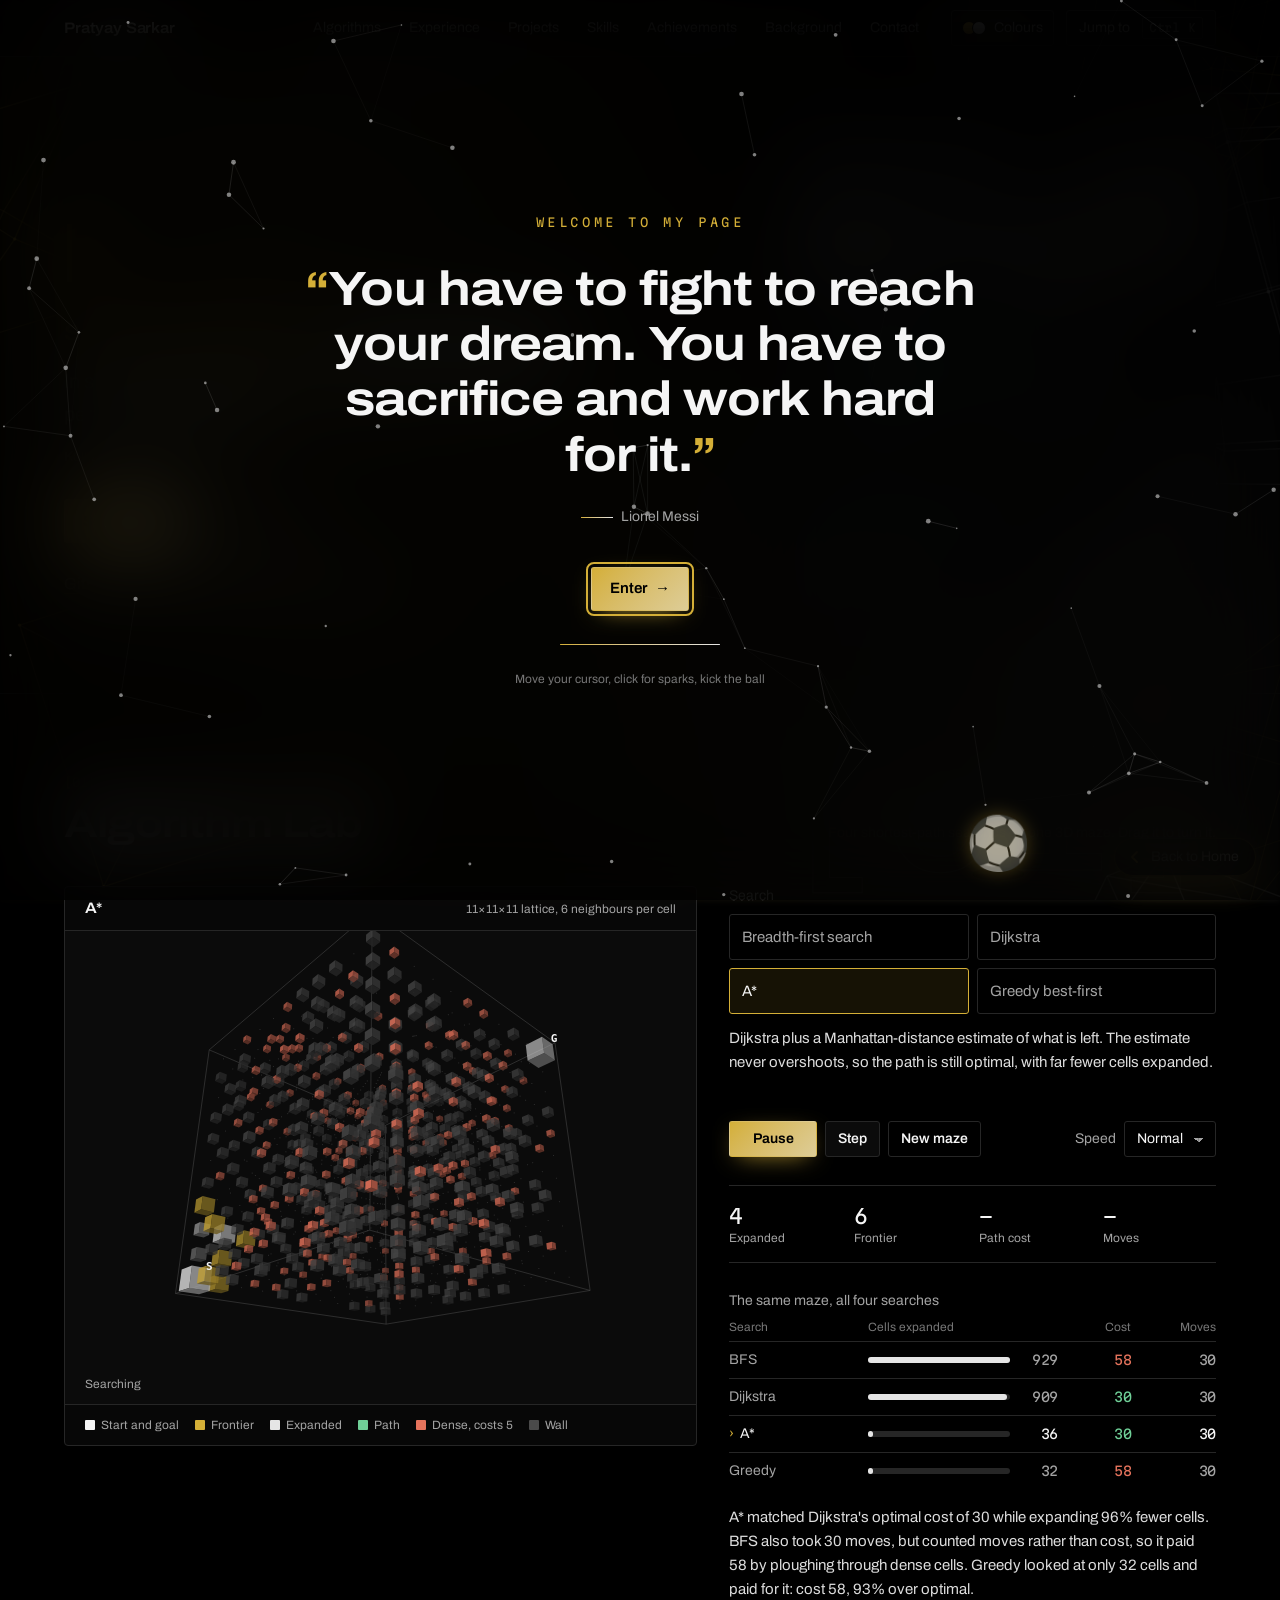
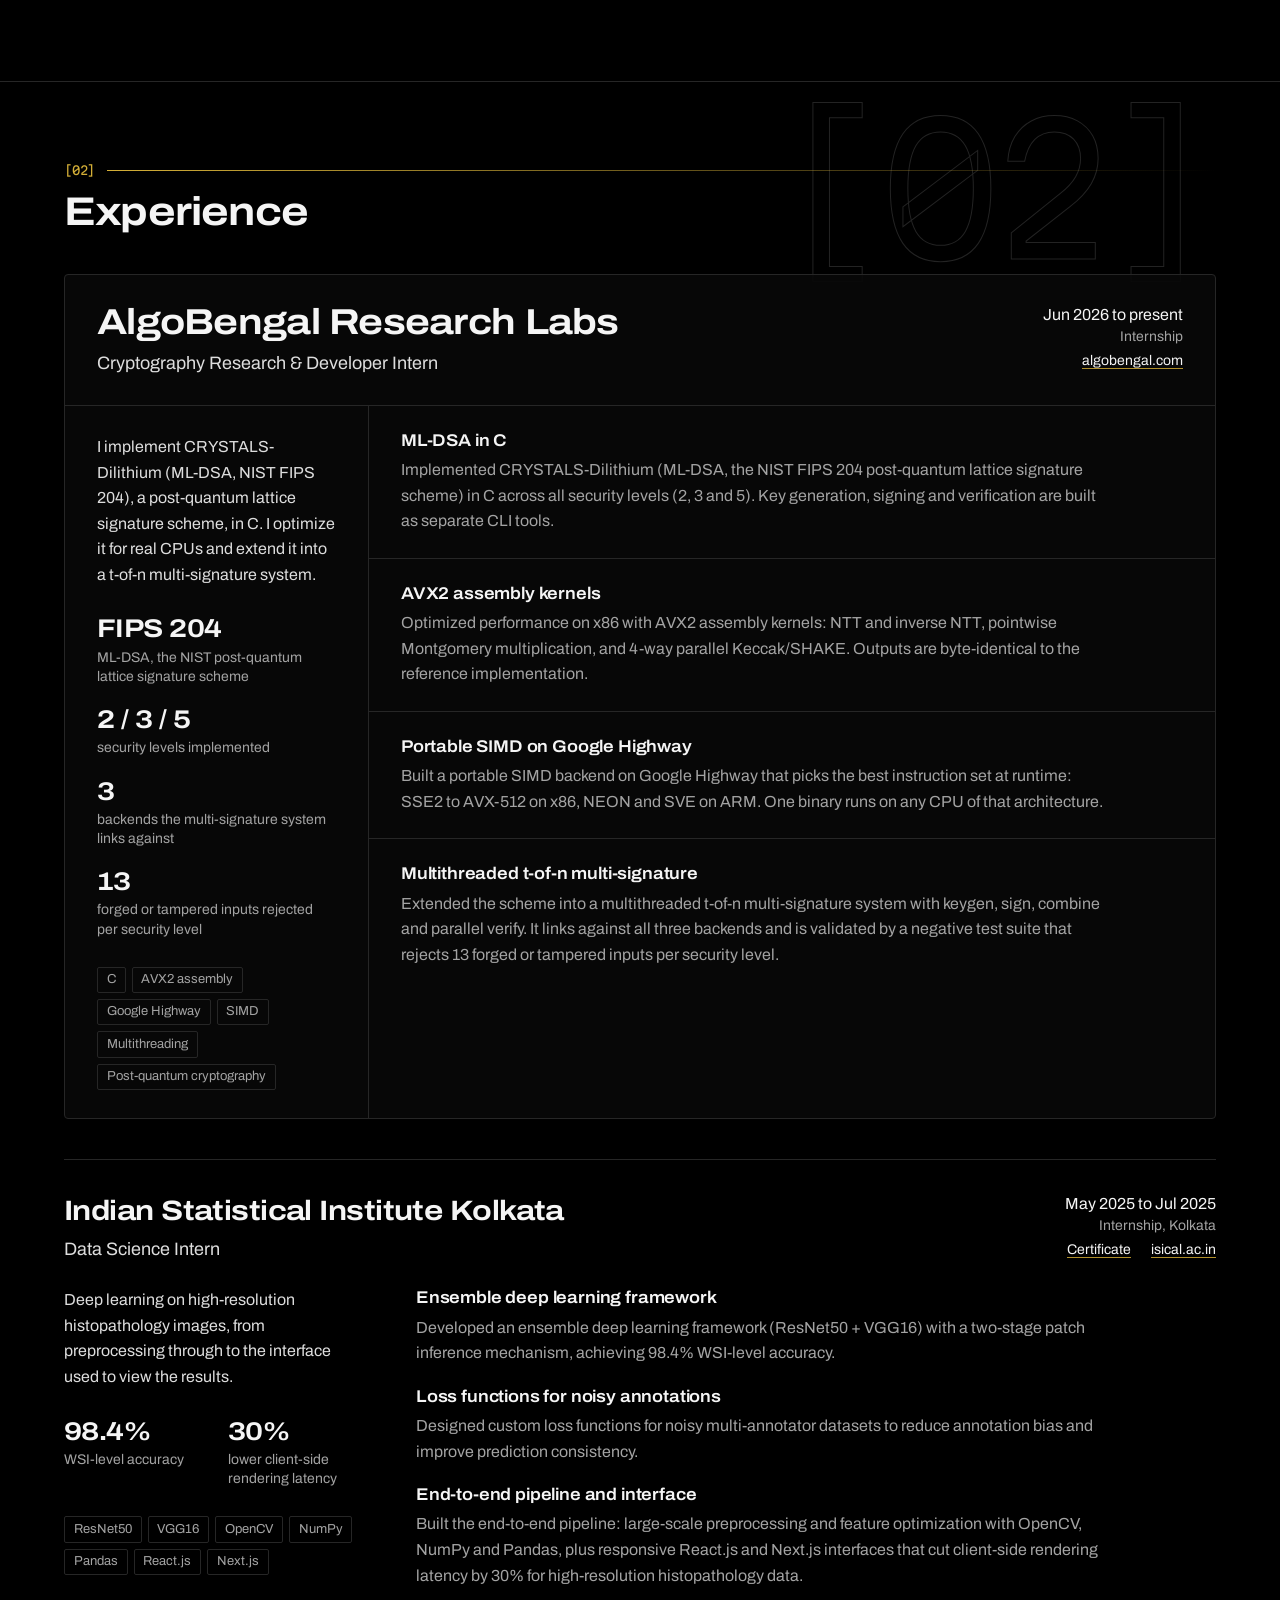
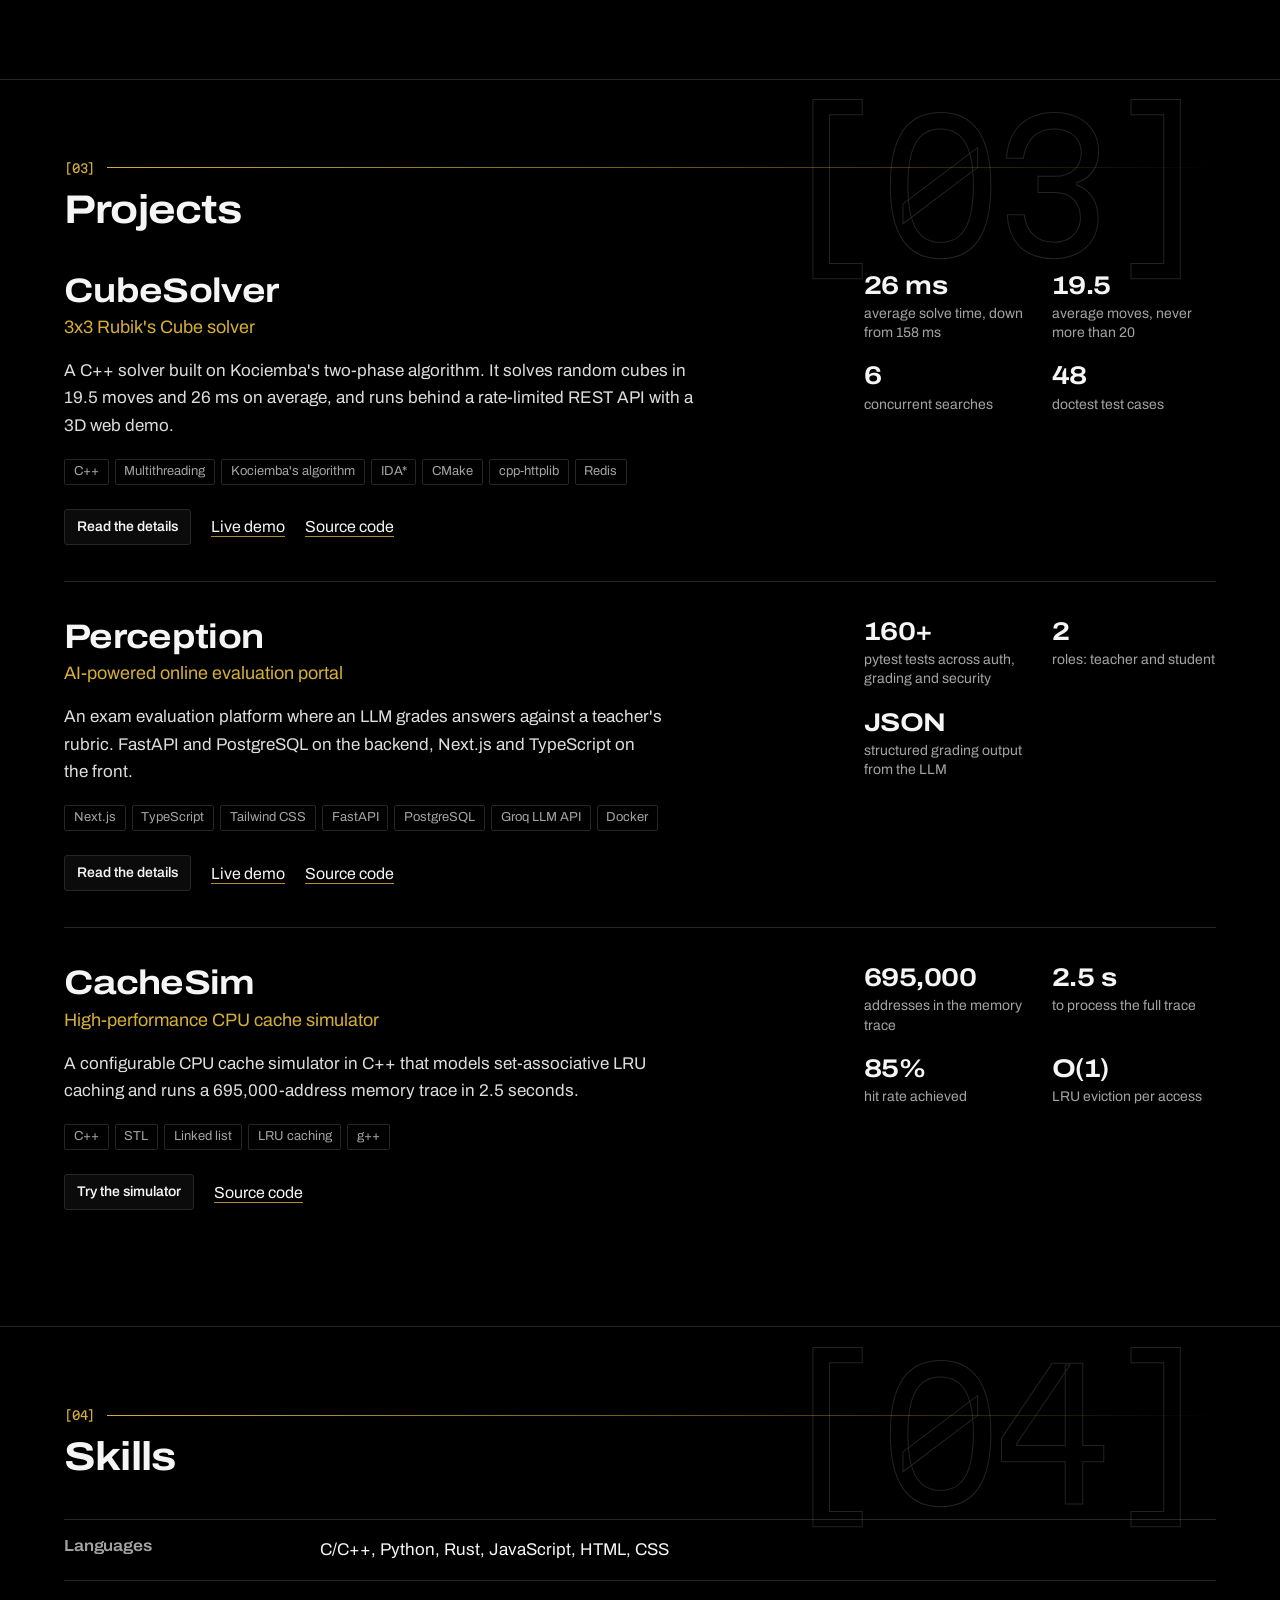
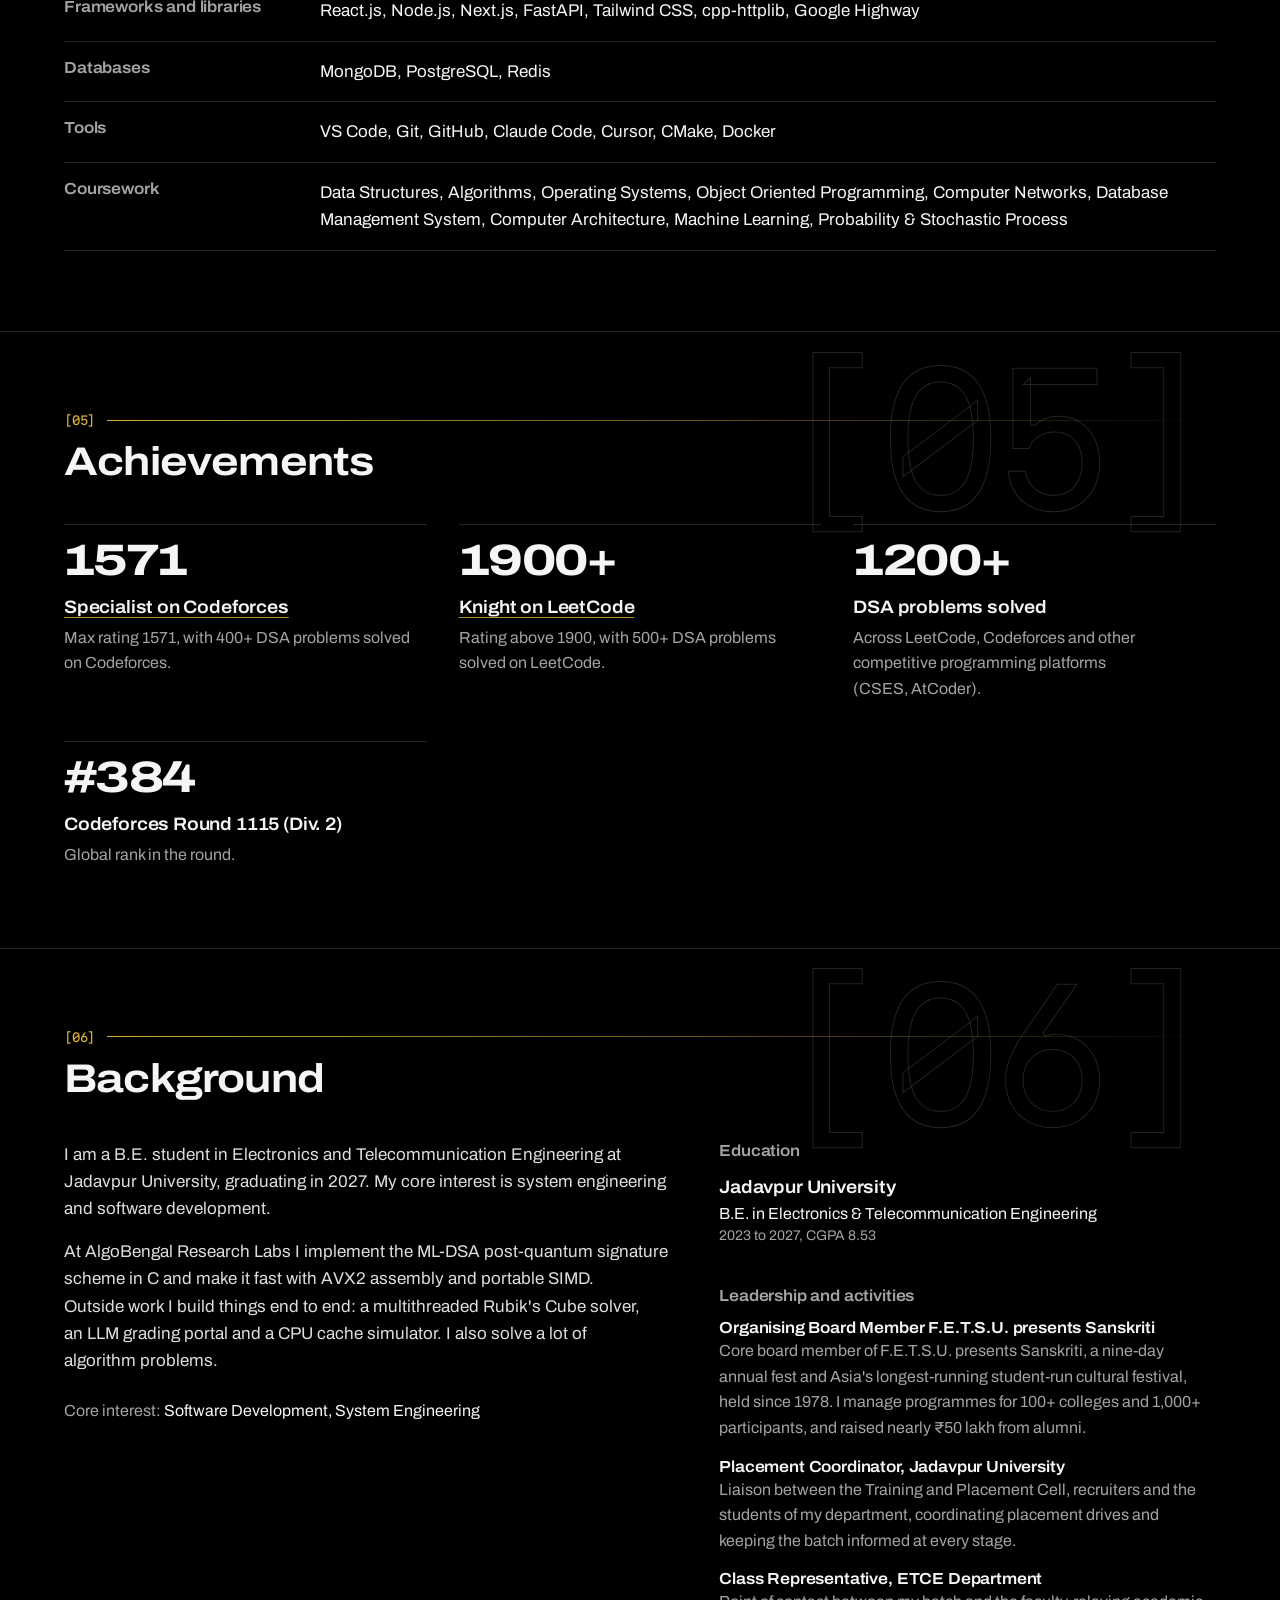
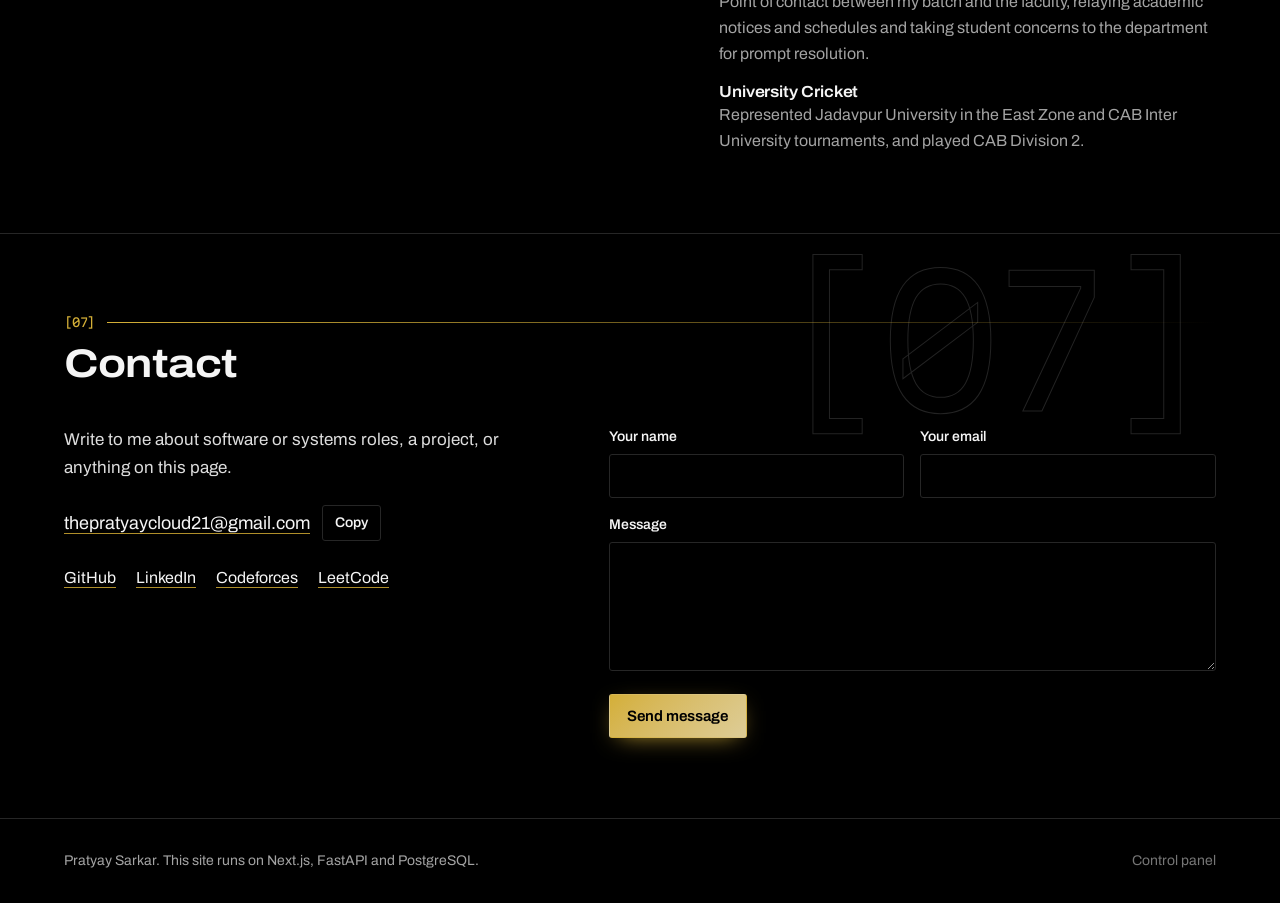
==== commit bc6c498c: "Publish site pratyay89/portfolio@49cc5c5cf073fb4dff9fabd152c3288c4ad9bd84" ====
--- a/index.html
+++ b/index.html
@@ -1 +1 @@
-<!DOCTYPE html><html lang="en"><head><meta charSet="utf-8"/><link rel="preconnect" href="/" crossorigin=""/><meta name="viewport" content="width=device-width, initial-scale=1"/><link rel="stylesheet" href="/_next/static/chunks/2e3ciuai4gu0u.css" data-precedence="next"/><link rel="preload" as="script" fetchPriority="low" href="/_next/static/chunks/1x6obpmlu1_c2.js"/><script src="/_next/static/chunks/2r4s4h5xul1n-.js" async=""></script><script src="/_next/static/chunks/3dmm3v_fq28gc.js" async=""></script><script src="/_next/static/chunks/1ar3ax_-2xzvy.js" async=""></script><script src="/_next/static/chunks/turbopack-3-ry682tkyiqk.js" async=""></script><script src="/_next/static/chunks/0umf92h1sb77c.js" async=""></script><script src="/_next/static/chunks/3u3t7mroelhhp.js" async=""></script><script src="/_next/static/chunks/2n5qeheznvl4u.js" async=""></script><script src="/_next/static/chunks/0__pxvqcene2r.js" async=""></script><script src="/_next/static/chunks/3xz3_179nn7vv.js" async=""></script><script src="/_next/static/chunks/2ej976yix4c_3.js" async=""></script><meta name="theme-color" content="#000000"/><meta name="color-scheme" content="dark"/><title>Pratyay Sarkar, software development and system engineering</title><meta name="description" content="In software and systems engineering roles, I build high-performance backend services."/><meta property="og:title" content="Pratyay Sarkar, software development and system engineering"/><meta property="og:description" content="In software and systems engineering roles, I build high-performance backend services."/><meta property="og:type" content="website"/><meta name="twitter:card" content="summary"/><meta name="twitter:title" content="Pratyay Sarkar, software development and system engineering"/><meta name="twitter:description" content="In software and systems engineering roles, I build high-performance backend services."/><link rel="icon" href="/icon.svg?icon.09knikl4a-e0t.svg" sizes="any" type="image/svg+xml"/><script>try{var p=JSON.parse(localStorage.getItem("colour-center")||"{}"),r=document.documentElement;r.dataset.theme=p.theme||"gold";r.dataset.ambient=p.follow===false?"fixed":"section";r.dataset.bg=p.background===false?"off":"on";if(sessionStorage.getItem("welcomed"))r.dataset.welcomed="1"}catch(e){}</script><script src="/_next/static/chunks/0cz1d0mv5g_q7.js" noModule=""></script></head><body><div hidden=""><!--$--><!--/$--></div><div class="bg-3d pointer-events-none fixed inset-0 -z-10" aria-hidden="true"><canvas class="absolute inset-0 h-full w-full blur-[3px]"></canvas><canvas class="absolute inset-0 h-full w-full"></canvas></div><div role="dialog" aria-modal="true" aria-label="Welcome" class="welcome fixed inset-0 z-50 flex select-none items-center justify-center overflow-hidden bg-ink/80 px-6 backdrop-blur-2xl "><canvas class="absolute inset-0 h-full w-full" aria-hidden="true"></canvas><div class="welcome-card pointer-events-none relative max-w-[46rem] text-center"><p class="welcome-in type-data text-xs uppercase tracking-[0.3em] text-accent" style="--d:0ms">Welcome to my page</p><blockquote class="mt-8"><p class="type-heading text-[clamp(1.6rem,4.6vw,3rem)] leading-[1.15]"><span><span class="welcome-in inline-block whitespace-nowrap" style="--d:300ms"><span class="welcome-word pointer-events-auto inline-block"><span class="text-accent">“</span>You</span></span> </span><span><span class="welcome-in inline-block whitespace-nowrap" style="--d:410ms"><span class="welcome-word pointer-events-auto inline-block">have</span></span> </span><span><span class="welcome-in inline-block whitespace-nowrap" style="--d:520ms"><span class="welcome-word pointer-events-auto inline-block">to</span></span> </span><span><span class="welcome-in inline-block whitespace-nowrap" style="--d:630ms"><span class="welcome-word pointer-events-auto inline-block">fight</span></span> </span><span><span class="welcome-in inline-block whitespace-nowrap" style="--d:740ms"><span class="welcome-word pointer-events-auto inline-block">to</span></span> </span><span><span class="welcome-in inline-block whitespace-nowrap" style="--d:850ms"><span class="welcome-word pointer-events-auto inline-block">reach</span></span> </span><span><span class="welcome-in inline-block whitespace-nowrap" style="--d:960ms"><span class="welcome-word pointer-events-auto inline-block">your</span></span> </span><span><span class="welcome-in inline-block whitespace-nowrap" style="--d:1070ms"><span class="welcome-word pointer-events-auto inline-block">dream.</span></span> </span><span><span class="welcome-in inline-block whitespace-nowrap" style="--d:1180ms"><span class="welcome-word pointer-events-auto inline-block">You</span></span> </span><span><span class="welcome-in inline-block whitespace-nowrap" style="--d:1290ms"><span class="welcome-word pointer-events-auto inline-block">have</span></span> </span><span><span class="welcome-in inline-block whitespace-nowrap" style="--d:1400ms"><span class="welcome-word pointer-events-auto inline-block">to</span></span> </span><span><span class="welcome-in inline-block whitespace-nowrap" style="--d:1510ms"><span class="welcome-word pointer-events-auto inline-block">sacrifice</span></span> </span><span><span class="welcome-in inline-block whitespace-nowrap" style="--d:1620ms"><span class="welcome-word pointer-events-auto inline-block">and</span></span> </span><span><span class="welcome-in inline-block whitespace-nowrap" style="--d:1730ms"><span class="welcome-word pointer-events-auto inline-block">work</span></span> </span><span><span class="welcome-in inline-block whitespace-nowrap" style="--d:1840ms"><span class="welcome-word pointer-events-auto inline-block">hard</span></span> </span><span><span class="welcome-in inline-block whitespace-nowrap" style="--d:1950ms"><span class="welcome-word pointer-events-auto inline-block">for</span></span> </span><span><span class="welcome-in inline-block whitespace-nowrap" style="--d:2060ms"><span class="welcome-word pointer-events-auto inline-block">it.<span class="text-accent">”</span></span></span></span></p><footer class="welcome-in mt-6 text-sm text-muted" style="--d:2570ms"><span class="mr-2 inline-block h-px w-8 bg-gradient-to-r from-accent to-violet align-middle" aria-hidden="true"></span>Lionel Messi</footer></blockquote><button type="button" class="welcome-in btn btn-primary pointer-events-auto mt-10 gap-2 " style="--d:2770ms">Enter<span aria-hidden="true">→</span></button><div class="mt-6 flex h-5 flex-col items-center justify-center"><div class="h-px w-40 overflow-hidden rounded-full bg-line" aria-hidden="true"><div class="welcome-timer h-full bg-gradient-to-r from-accent to-violet" style="animation-duration:6500ms"></div></div></div><p class="welcome-in mt-4 text-xs text-faint" style="--d:2970ms"><span class="hidden pointer-fine:inline">Move your cursor, click for sparks, kick the ball</span><span class="pointer-fine:hidden">Tap for sparks, tap the ball to kick it</span></p></div></div><div class="spotlight" aria-hidden="true"></div><a href="#main" class="sr-only focus:not-sr-only focus:fixed focus:left-4 focus:top-4 focus:z-50 focus:bg-accent focus:px-3 focus:py-2 focus:text-ink">Skip to content</a><header class="sticky top-0 z-30 border-b border-line/60 bg-ink/60 backdrop-blur-xl backdrop-saturate-150"><div class="mx-auto flex h-14 max-w-[76rem] items-center gap-2 px-5 sm:gap-3 sm:px-8"><a class="type-sub shrink-0 text-[0.95rem] text-text hover:text-accent" href="/">Pratyay Sarkar</a><nav aria-label="Sections" class="relative ml-auto hidden items-center gap-1 lg:flex"><span aria-hidden="true" class="absolute top-1/2 h-8 -translate-y-1/2 rounded-full border border-ambient/40 bg-ambient/10 shadow-[0_0_24px_-6px_var(--ambient)] transition-[left,width,opacity] duration-500 ease-[cubic-bezier(0.2,0.7,0.2,1)] opacity-0" style="left:0;width:0"></span><a class="relative px-3 py-4 text-sm transition-colors duration-300 text-muted hover:text-text" href="/#algorithms">Algorithms</a><a class="relative px-3 py-4 text-sm transition-colors duration-300 text-muted hover:text-text" href="/#experience">Experience</a><a class="relative px-3 py-4 text-sm transition-colors duration-300 text-muted hover:text-text" href="/#projects">Projects</a><a class="relative px-3 py-4 text-sm transition-colors duration-300 text-muted hover:text-text" href="/#skills">Skills</a><a class="relative px-3 py-4 text-sm transition-colors duration-300 text-muted hover:text-text" href="/#achievements">Achievements</a><a class="relative px-3 py-4 text-sm transition-colors duration-300 text-muted hover:text-text" href="/#background">Background</a><a class="relative px-3 py-4 text-sm transition-colors duration-300 text-muted hover:text-text" href="/#contact">Contact</a></nav><div class="ml-auto lg:ml-2"><div class="relative"><button type="button" aria-label="Colour center" aria-expanded="false" aria-controls="colour-center" class="flex h-9 items-center gap-2 rounded-[3px] border border-line bg-panel/70 px-2.5 text-sm text-muted transition-colors hover:border-faint hover:text-text"><span class="flex -space-x-1" aria-hidden="true"><span class="h-3.5 w-3.5 rounded-full border border-ink" style="background:#d4af37"></span><span class="h-3.5 w-3.5 rounded-full border border-ink" style="background:#e5e5e5"></span></span><span class="hidden sm:inline lg:hidden xl:inline" aria-hidden="true">Colours</span></button></div></div><button type="button" aria-haspopup="dialog" class="flex h-9 items-center gap-3 rounded-[3px] border border-line bg-panel/70 px-3 text-sm text-muted transition-colors hover:border-faint hover:text-text"><span class="xl:hidden">Menu</span><span class="hidden whitespace-nowrap xl:inline">Jump to</span><kbd class="hidden whitespace-nowrap rounded-[2px] border border-line px-1.5 py-0.5 text-[0.7rem] text-faint xl:inline">Ctrl K</kbd></button></div><div aria-hidden="true" class="absolute inset-x-0 bottom-[-1px] h-[2px] origin-left bg-gradient-to-r from-ambient via-violet to-ambient shadow-[0_0_12px_var(--ambient)]" style="transform:scaleX(0)"></div></header><nav aria-label="Section index" class="fixed bottom-5 left-1/2 z-30 hidden -translate-x-1/2 items-center gap-1.5 rounded-[6px] border border-line bg-panel/90 py-1.5 pl-3 pr-2 shadow-[0_10px_40px_-12px_rgba(0,0,0,0.8)] backdrop-blur-md lg:flex"><span class="type-data text-[0.7rem] text-faint">sections[</span><button type="button" disabled="" aria-label="Previous section (K)" class="flex h-7 w-6 items-center justify-center rounded-[3px] text-muted transition-colors hover:bg-raised hover:text-text disabled:opacity-30">‹</button><div class="relative flex items-center gap-1 pb-1.5"><a href="#intro" aria-current="location" aria-label="0: Intro" title="0: Intro" class="flex h-7 items-center gap-1.5 rounded-[3px] border px-2 transition-[background-color,border-color,color] duration-300 border-accent bg-accent/15 text-text"><span class="type-data text-[0.72rem] text-accent">0</span><span class="overflow-hidden whitespace-nowrap text-xs transition-opacity duration-500 max-w-[7rem] opacity-100">Intro</span></a><a href="#algorithms" aria-label="1: Algorithms" title="1: Algorithms" class="flex h-7 items-center gap-1.5 rounded-[3px] border px-2 transition-[background-color,border-color,color] duration-300 border-line text-faint hover:border-faint hover:text-text"><span class="type-data text-[0.72rem] ">1</span><span class="overflow-hidden whitespace-nowrap text-xs transition-opacity duration-500 max-w-0 opacity-0">Algorithms</span></a><a href="#experience" aria-label="2: Experience" title="2: Experience" class="flex h-7 items-center gap-1.5 rounded-[3px] border px-2 transition-[background-color,border-color,color] duration-300 border-line text-faint hover:border-faint hover:text-text"><span class="type-data text-[0.72rem] ">2</span><span class="overflow-hidden whitespace-nowrap text-xs transition-opacity duration-500 max-w-0 opacity-0">Experience</span></a><a href="#projects" aria-label="3: Projects" title="3: Projects" class="flex h-7 items-center gap-1.5 rounded-[3px] border px-2 transition-[background-color,border-color,color] duration-300 border-line text-faint hover:border-faint hover:text-text"><span class="type-data text-[0.72rem] ">3</span><span class="overflow-hidden whitespace-nowrap text-xs transition-opacity duration-500 max-w-0 opacity-0">Projects</span></a><a href="#skills" aria-label="4: Skills" title="4: Skills" class="flex h-7 items-center gap-1.5 rounded-[3px] border px-2 transition-[background-color,border-color,color] duration-300 border-line text-faint hover:border-faint hover:text-text"><span class="type-data text-[0.72rem] ">4</span><span class="overflow-hidden whitespace-nowrap text-xs transition-opacity duration-500 max-w-0 opacity-0">Skills</span></a><a href="#achievements" aria-label="5: Achievements" title="5: Achievements" class="flex h-7 items-center gap-1.5 rounded-[3px] border px-2 transition-[background-color,border-color,color] duration-300 border-line text-faint hover:border-faint hover:text-text"><span class="type-data text-[0.72rem] ">5</span><span class="overflow-hidden whitespace-nowrap text-xs transition-opacity duration-500 max-w-0 opacity-0">Achievements</span></a><a href="#background" aria-label="6: Background" title="6: Background" class="flex h-7 items-center gap-1.5 rounded-[3px] border px-2 transition-[background-color,border-color,color] duration-300 border-line text-faint hover:border-faint hover:text-text"><span class="type-data text-[0.72rem] ">6</span><span class="overflow-hidden whitespace-nowrap text-xs transition-opacity duration-500 max-w-0 opacity-0">Background</span></a><a href="#contact" aria-label="7: Contact" title="7: Contact" class="flex h-7 items-center gap-1.5 rounded-[3px] border px-2 transition-[background-color,border-color,color] duration-300 border-line text-faint hover:border-faint hover:text-text"><span class="type-data text-[0.72rem] ">7</span><span class="overflow-hidden whitespace-nowrap text-xs transition-opacity duration-500 max-w-0 opacity-0">Contact</span></a><span aria-hidden="true" class="pointer-events-none absolute -bottom-0.5 left-0 -ml-[3px] h-1.5 w-1.5 rounded-full bg-accent"></span></div><button type="button" aria-label="Next section (J)" class="flex h-7 w-6 items-center justify-center rounded-[3px] text-muted transition-colors hover:bg-raised hover:text-text disabled:opacity-30">›</button><span class="type-data text-[0.7rem] text-faint">]</span><span class="type-data ml-2 border-l border-line pl-3 text-[0.72rem] text-muted" aria-live="polite">i = <span class="text-accent">0</span></span><span class="ml-1 hidden text-[0.65rem] text-faint xl:inline"><kbd class="rounded-[2px] border border-line px-1">J</kbd> <kbd class="rounded-[2px] border border-line px-1">K</kbd></span></nav><main id="main"><section id="intro" aria-label="Introduction" class="mx-auto max-w-[76rem] px-5 pb-16 pt-12 sm:px-8 sm:pb-24 sm:pt-20"><div class="grid grid-cols-[minmax(0,1fr)] gap-12 lg:grid-cols-[minmax(0,1.2fr)_minmax(0,0.8fr)] lg:items-end lg:gap-14"><div data-reveal="true" class="@container"><h1 class="type-display whitespace-nowrap text-white text-[clamp(1.75rem,11.4cqw,6.5rem)]" aria-label="Pratyay Sarkar"><span aria-hidden="true"><span class="typed-caret "></span><span class="invisible">Pratyay</span></span><span aria-hidden="true"> <span class="invisible">Sarkar</span></span></h1><p class="relative type-sub mt-7 text-xl sm:text-[1.375rem]"><span class="whitespace-nowrap"><span class="headline-part inline-block" style="--c:var(--color-accent);--c2:var(--color-violet)">Software Development</span></span><span class="whitespace-nowrap"><span class="px-[0.35em] text-faint">&amp;</span><span class="headline-part inline-block" style="--c:var(--color-violet);--c2:var(--color-accent)">System Engineering</span></span><span aria-hidden="true" class="absolute h-[2px] rounded-full transition-all duration-700 ease-[cubic-bezier(0.2,0.7,0.2,1)]" style="opacity:0"></span></p><p class="mt-4 min-h-[4.9em] max-w-[35rem] text-lg leading-relaxed text-text/90 sm:min-h-[3.3em] sm:text-xl">In software and systems engineering roles, I build <span class="sr-only">high-performance backend services, SIMD-optimized post-quantum cryptography, multithreaded, concurrent systems, software that runs close to the hardware</span><span aria-hidden="true" class="text-text">high-performance backend services<span class="typed-caret"></span></span>.</p><p class="mt-4 text-sm text-muted">Kolkata, West Bengal</p><div class="mt-8 flex flex-wrap items-center gap-3"><a href="#experience" class="btn btn-primary">See my work</a><a href="#contact" class="btn btn-quiet">Get in touch</a></div><div class="mt-7"><ul class="flex flex-wrap gap-x-5 gap-y-1"><li><a href="https://github.com/pratyay89" class="link" target="_blank" rel="noopener noreferrer">GitHub<span class="sr-only"> (opens in a new tab)</span></a></li><li><a href="https://linkedin.com/in/ppratyay25" class="link" target="_blank" rel="noopener noreferrer">LinkedIn<span class="sr-only"> (opens in a new tab)</span></a></li><li><a href="https://codeforces.com/profile/pratyay_01" class="link" target="_blank" rel="noopener noreferrer">Codeforces<span class="sr-only"> (opens in a new tab)</span></a></li><li><a href="https://leetcode.com/u/Pratyay_01/" class="link" target="_blank" rel="noopener noreferrer">LeetCode<span class="sr-only"> (opens in a new tab)</span></a></li></ul></div></div><div data-reveal="true"><figure class="glow rounded-[4px] border border-line bg-panel/70"><figcaption class="flex items-baseline justify-between gap-4 border-b border-line px-4 py-3 sm:px-5"><span class="type-sub text-[0.95rem]">A CPU cache, running live</span><span class="text-xs text-muted">4<!-- --> sets, <!-- -->2<!-- --> ways, <!-- -->16<!-- -->-byte blocks</span></figcaption><div class="space-y-4 px-4 py-4 sm:px-5"><div><div class="mb-1.5 flex items-baseline justify-between text-xs text-muted"><span>Address read</span><span class="type-data text-text"></span></div><div class="type-data grid overflow-hidden rounded-[2px] text-[0.72rem]" style="grid-template-columns:1fr auto auto"><span class="flex min-w-14 flex-col gap-0.5 px-2.5 py-1.5 bg-violet/15 text-violet"><span class="font-sans text-[0.68rem] opacity-80">tag</span><span class="min-h-[1.2em]"></span></span><span class="flex min-w-14 flex-col gap-0.5 px-2.5 py-1.5 bg-accent/15 text-accent"><span class="font-sans text-[0.68rem] opacity-80">set</span><span class="min-h-[1.2em]"></span></span><span class="flex min-w-14 flex-col gap-0.5 px-2.5 py-1.5 bg-line/60 text-muted"><span class="font-sans text-[0.68rem] opacity-80">offset</span><span class="min-h-[1.2em]"></span></span></div></div><table class="type-data w-full table-fixed border-separate border-spacing-y-1 text-[0.72rem]"><thead><tr class="text-left font-sans text-xs font-normal text-faint"><th scope="col" class="w-12 pb-0.5 font-normal">Set</th><th scope="col" class="pb-0.5 font-normal">Newest tag</th><th scope="col" class="pb-0.5 font-normal">Next to evict</th></tr></thead><tbody><tr><th scope="row" class="text-left font-normal text-faint">0</th><td class="pr-1 last:pr-0"><span class="block rounded-[2px] border px-2 py-1.5 transition-colors duration-300 border-line/70 text-faint">empty</span></td><td class="pr-1 last:pr-0"><span class="block rounded-[2px] border px-2 py-1.5 transition-colors duration-300 border-line/70 text-faint">empty</span></td></tr><tr><th scope="row" class="text-left font-normal text-faint">1</th><td class="pr-1 last:pr-0"><span class="block rounded-[2px] border px-2 py-1.5 transition-colors duration-300 border-line/70 text-faint">empty</span></td><td class="pr-1 last:pr-0"><span class="block rounded-[2px] border px-2 py-1.5 transition-colors duration-300 border-line/70 text-faint">empty</span></td></tr><tr><th scope="row" class="text-left font-normal text-faint">2</th><td class="pr-1 last:pr-0"><span class="block rounded-[2px] border px-2 py-1.5 transition-colors duration-300 border-line/70 text-faint">empty</span></td><td class="pr-1 last:pr-0"><span class="block rounded-[2px] border px-2 py-1.5 transition-colors duration-300 border-line/70 text-faint">empty</span></td></tr><tr><th scope="row" class="text-left font-normal text-faint">3</th><td class="pr-1 last:pr-0"><span class="block rounded-[2px] border px-2 py-1.5 transition-colors duration-300 border-line/70 text-faint">empty</span></td><td class="pr-1 last:pr-0"><span class="block rounded-[2px] border px-2 py-1.5 transition-colors duration-300 border-line/70 text-faint">empty</span></td></tr></tbody></table><div class="flex items-end justify-between gap-4"><p class="text-sm text-muted">Waiting for the first read</p><p class="shrink-0 text-right text-xs text-muted"><span class="type-data block text-xl text-text">0<!-- -->%</span>hit rate over <!-- -->0<!-- --> reads</p></div></div><div class="flex flex-wrap items-center gap-2 border-t border-line px-4 py-3 sm:px-5"><button type="button" class="btn btn-small">Run</button><button type="button" class="btn btn-small btn-quiet">Step once</button><a class="link ml-auto text-sm" href="/projects/cachesim/#simulator">Open the full simulator</a></div></figure></div></div></section><section id="algorithms" aria-labelledby="algorithms-heading" class="border-t border-line"><div class="mx-auto max-w-[76rem] px-5 py-16 sm:px-8 sm:py-20"><div data-reveal="true" class="section-heading relative isolate mb-8 sm:mb-10"><span class="section-ghost" aria-hidden="true"></span><p class="mb-3 flex items-center gap-3 text-ambient" aria-hidden="true"><span class="section-index type-data text-xs"></span><span class="section-rule h-px flex-1"></span></p><div class="flex flex-wrap items-baseline justify-between gap-x-6 gap-y-1"><h2 id="algorithms-heading" class="type-heading text-[2rem] sm:text-[2.5rem]">Algorithm Lab</h2><p class="text-sm text-muted">Four shortest-path searches on one 3D maze. Drag it to turn it.</p></div></div><div data-reveal="true"><div class="grid gap-6 lg:grid-cols-[minmax(0,1.3fr)_minmax(0,1fr)] lg:gap-8"><figure class="glow self-start overflow-hidden rounded-[4px] border border-line bg-panel/70"><figcaption class="flex flex-wrap items-baseline justify-between gap-x-4 gap-y-1 border-b border-line px-4 py-3 sm:px-5"><span class="type-sub text-[0.95rem]">A*</span><span class="text-xs text-muted">11<!-- -->×<!-- -->11<!-- -->×<!-- -->11<!-- --> lattice, 6 neighbours per cell</span></figcaption><div class="relative aspect-square sm:aspect-[4/3]"><canvas tabindex="0" role="img" aria-label="A rotating 11 by 11 by 11 maze. A*: Ready. Start in the near corner, goal in the far one." class="absolute inset-0 h-full w-full cursor-grab touch-pan-y active:cursor-grabbing"></canvas><p class="pointer-events-none absolute bottom-3 left-4 right-4 text-xs text-muted sm:left-5" aria-live="polite">Ready. Start in the near corner, goal in the far one.</p></div><ul class="flex flex-wrap gap-x-4 gap-y-1.5 border-t border-line px-4 py-3 text-xs text-muted sm:px-5"><li class="flex items-center gap-1.5"><span class="h-2.5 w-2.5 rounded-[1px]" style="background:var(--color-text)" aria-hidden="true"></span>Start and goal</li><li class="flex items-center gap-1.5"><span class="h-2.5 w-2.5 rounded-[1px]" style="background:var(--color-accent)" aria-hidden="true"></span>Frontier</li><li class="flex items-center gap-1.5"><span class="h-2.5 w-2.5 rounded-[1px]" style="background:var(--color-violet)" aria-hidden="true"></span>Expanded</li><li class="flex items-center gap-1.5"><span class="h-2.5 w-2.5 rounded-[1px]" style="background:var(--color-success)" aria-hidden="true"></span>Path</li><li class="flex items-center gap-1.5"><span class="h-2.5 w-2.5 rounded-[1px]" style="background:var(--color-danger)" aria-hidden="true"></span>Dense, costs 5</li><li class="flex items-center gap-1.5"><span class="h-2.5 w-2.5 rounded-[1px]" style="background:color-mix(in srgb, var(--color-line) 55%, var(--color-faint))" aria-hidden="true"></span>Wall</li></ul></figure><div class="space-y-7"><div><p class="mb-2 text-sm text-muted" id="algo-label">Search</p><div class="grid grid-cols-2 gap-2" role="radiogroup" aria-labelledby="algo-label"><button type="button" role="radio" aria-checked="false" class="rounded-[3px] border px-3 py-2.5 text-left text-[0.9375rem] transition-colors border-line text-muted hover:border-faint hover:text-text">Breadth-first search</button><button type="button" role="radio" aria-checked="false" class="rounded-[3px] border px-3 py-2.5 text-left text-[0.9375rem] transition-colors border-line text-muted hover:border-faint hover:text-text">Dijkstra</button><button type="button" role="radio" aria-checked="true" class="rounded-[3px] border px-3 py-2.5 text-left text-[0.9375rem] transition-colors border-accent bg-accent/10 text-text">A*</button><button type="button" role="radio" aria-checked="false" class="rounded-[3px] border px-3 py-2.5 text-left text-[0.9375rem] transition-colors border-line text-muted hover:border-faint hover:text-text">Greedy best-first</button></div><p class="mt-3 min-h-[4.5em] text-[0.9375rem] text-text/90">Dijkstra plus a Manhattan-distance estimate of what is left. The estimate never overshoots, so the path is still optimal, with far fewer cells expanded.</p></div><div class="flex flex-wrap items-center gap-2"><button type="button" class="btn btn-primary btn-small min-w-[5.5rem]">Run</button><button type="button" class="btn btn-small">Step</button><button type="button" class="btn btn-small btn-quiet">New maze</button><label class="ml-auto flex items-center gap-2 text-sm text-muted">Speed<select class="input min-h-9 w-auto py-1 text-sm"><option value="0">Slow</option><option value="1" selected="">Normal</option><option value="2">Fast</option><option value="3">Instant</option></select></label></div><dl class="grid grid-cols-4 gap-3 border-y border-line py-4"><div class="flex flex-col"><dt class="text-xs text-muted">Expanded</dt><dd class="type-data order-first text-xl text-text">0</dd></div><div class="flex flex-col"><dt class="text-xs text-muted">Frontier</dt><dd class="type-data order-first text-xl text-text">1</dd></div><div class="flex flex-col"><dt class="text-xs text-muted">Path cost</dt><dd class="type-data order-first text-xl text-text">–</dd></div><div class="flex flex-col"><dt class="text-xs text-muted">Moves</dt><dd class="type-data order-first text-xl text-text">–</dd></div></dl><div><p class="mb-2 text-sm text-muted">The same maze, all four searches</p><table class="w-full text-sm"><thead><tr class="text-left text-xs text-faint"><th scope="col" class="pb-1.5 font-normal">Search</th><th scope="col" class="pb-1.5 font-normal">Cells expanded</th><th scope="col" class="pb-1.5 text-right font-normal">Cost</th><th scope="col" class="pb-1.5 text-right font-normal">Moves</th></tr></thead><tbody><tr class="cursor-pointer border-t border-line text-muted hover:text-text"><th scope="row" class="py-2 pr-3 text-left font-normal">BFS</th><td class="py-2 pr-3"><span class="flex items-center gap-2"><span class="h-1.5 flex-1 rounded-full bg-line"><span class="block h-full rounded-full bg-violet" style="width:100%"></span></span><span class="type-data w-10 text-right">929</span></span></td><td class="type-data py-2 text-right text-danger">58</td><td class="type-data py-2 text-right">30</td></tr><tr class="cursor-pointer border-t border-line text-muted hover:text-text"><th scope="row" class="py-2 pr-3 text-left font-normal">Dijkstra</th><td class="py-2 pr-3"><span class="flex items-center gap-2"><span class="h-1.5 flex-1 rounded-full bg-line"><span class="block h-full rounded-full bg-violet" style="width:97.84714747039828%"></span></span><span class="type-data w-10 text-right">909</span></span></td><td class="type-data py-2 text-right text-success">30</td><td class="type-data py-2 text-right">30</td></tr><tr class="cursor-pointer border-t border-line text-text"><th scope="row" class="py-2 pr-3 text-left font-normal"><span class="mr-1.5 text-accent">›</span>A*</th><td class="py-2 pr-3"><span class="flex items-center gap-2"><span class="h-1.5 flex-1 rounded-full bg-line"><span class="block h-full rounded-full bg-violet" style="width:3.8751345532831003%"></span></span><span class="type-data w-10 text-right">36</span></span></td><td class="type-data py-2 text-right text-success">30</td><td class="type-data py-2 text-right">30</td></tr><tr class="cursor-pointer border-t border-line text-muted hover:text-text"><th scope="row" class="py-2 pr-3 text-left font-normal">Greedy</th><td class="py-2 pr-3"><span class="flex items-center gap-2"><span class="h-1.5 flex-1 rounded-full bg-line"><span class="block h-full rounded-full bg-violet" style="width:3.4445640473627552%"></span></span><span class="type-data w-10 text-right">32</span></span></td><td class="type-data py-2 text-right text-danger">58</td><td class="type-data py-2 text-right">30</td></tr></tbody></table><p class="mt-4 text-[0.9375rem] text-text/90">A* matched Dijkstra&#x27;s optimal cost of 30 while expanding 96% fewer cells. BFS also took 30 moves, but counted moves rather than cost, so it paid 58 by ploughing through dense cells. Greedy looked at only 32 cells and paid for it: cost 58, 93% over optimal.</p></div></div></div></div></div></section><section id="experience" aria-labelledby="experience-heading" class="border-t border-line"><div class="mx-auto max-w-[76rem] px-5 py-16 sm:px-8 sm:py-20"><div data-reveal="true" class="section-heading relative isolate mb-8 sm:mb-10"><span class="section-ghost" aria-hidden="true"></span><p class="mb-3 flex items-center gap-3 text-ambient" aria-hidden="true"><span class="section-index type-data text-xs"></span><span class="section-rule h-px flex-1"></span></p><div class="flex flex-wrap items-baseline justify-between gap-x-6 gap-y-1"><h2 id="experience-heading" class="type-heading text-[2rem] sm:text-[2.5rem]">Experience</h2></div></div><div class="space-y-10"><article data-reveal="true" class="glow overflow-hidden rounded-[4px] border border-line bg-panel/70"><header class="flex flex-wrap items-start justify-between gap-x-8 gap-y-3 border-b border-line px-5 py-6 sm:px-8 sm:py-7"><div><h3 class="type-heading text-[1.75rem] sm:text-[2.25rem]">AlgoBengal Research Labs</h3><p class="mt-1.5 text-lg text-text/90">Cryptography Research &amp; Developer Intern</p></div><div class="text-sm text-muted sm:text-right"><p class="text-base text-text">Jun 2026 to present</p><p>Internship</p><div class="mt-1 sm:flex sm:justify-end"><ul class="flex flex-wrap gap-x-5 gap-y-1"><li><a href="https://algobengal.com/" class="link" target="_blank" rel="noopener noreferrer">algobengal.com<span class="sr-only"> (opens in a new tab)</span></a></li></ul></div></div></header><div class="grid lg:grid-cols-[minmax(0,19rem)_minmax(0,1fr)] "><div class="space-y-7 border-b border-line px-5 py-6 sm:px-8 sm:py-7 lg:border-b-0 lg:border-r"><p class="text-text/90">I implement CRYSTALS-Dilithium (ML-DSA, NIST FIPS 204), a post-quantum lattice signature scheme, in C. I optimize it for real CPUs and extend it into a t-of-n multi-signature system.</p><dl class="grid gap-x-6 gap-y-5 grid-cols-1"><div class="flex flex-col"><dt class="mt-1 text-sm leading-snug text-muted">ML-DSA, the NIST post-quantum lattice signature scheme</dt><dd class="type-heading order-first text-[1.6rem] text-text">FIPS 204</dd></div><div class="flex flex-col"><dt class="mt-1 text-sm leading-snug text-muted">security levels implemented</dt><dd class="type-heading order-first text-[1.6rem] text-text">2 / 3 / 5</dd></div><div class="flex flex-col"><dt class="mt-1 text-sm leading-snug text-muted">backends the multi-signature system links against</dt><dd class="type-heading order-first text-[1.6rem] text-text">3</dd></div><div class="flex flex-col"><dt class="mt-1 text-sm leading-snug text-muted">forged or tampered inputs rejected per security level</dt><dd class="type-heading order-first text-[1.6rem] text-text">13</dd></div></dl><ul class="flex flex-wrap gap-1.5" aria-label="Technologies used"><li class="tag">C</li><li class="tag">AVX2 assembly</li><li class="tag">Google Highway</li><li class="tag">SIMD</li><li class="tag">Multithreading</li><li class="tag">Post-quantum cryptography</li></ul></div><ol class="divide-y divide-line"><li class="px-5 py-5 transition-colors hover:bg-raised/50 sm:px-8 sm:py-6"><h4 class="type-sub text-[1.0625rem] text-text">ML-DSA in C</h4><p class="max-w-[44rem] text-muted mt-1.5">Implemented CRYSTALS-Dilithium (ML-DSA, the NIST FIPS 204 post-quantum lattice signature scheme) in C across all security levels (2, 3 and 5). Key generation, signing and verification are built as separate CLI tools.</p></li><li class="px-5 py-5 transition-colors hover:bg-raised/50 sm:px-8 sm:py-6"><h4 class="type-sub text-[1.0625rem] text-text">AVX2 assembly kernels</h4><p class="max-w-[44rem] text-muted mt-1.5">Optimized performance on x86 with AVX2 assembly kernels: NTT and inverse NTT, pointwise Montgomery multiplication, and 4-way parallel Keccak/SHAKE. Outputs are byte-identical to the reference implementation.</p></li><li class="px-5 py-5 transition-colors hover:bg-raised/50 sm:px-8 sm:py-6"><h4 class="type-sub text-[1.0625rem] text-text">Portable SIMD on Google Highway</h4><p class="max-w-[44rem] text-muted mt-1.5">Built a portable SIMD backend on Google Highway that picks the best instruction set at runtime: SSE2 to AVX-512 on x86, NEON and SVE on ARM. One binary runs on any CPU of that architecture.</p></li><li class="px-5 py-5 transition-colors hover:bg-raised/50 sm:px-8 sm:py-6"><h4 class="type-sub text-[1.0625rem] text-text">Multithreaded t-of-n multi-signature</h4><p class="max-w-[44rem] text-muted mt-1.5">Extended the scheme into a multithreaded t-of-n multi-signature system with keygen, sign, combine and parallel verify. It links against all three backends and is validated by a negative test suite that rejects 13 forged or tampered inputs per security level.</p></li></ol></div></article><article data-reveal="true" class="border-t border-line pt-8"><header class="flex flex-wrap items-start justify-between gap-x-8 gap-y-3 pb-6"><div><h3 class="type-heading text-2xl sm:text-[1.75rem]">Indian Statistical Institute Kolkata</h3><p class="mt-1.5 text-lg text-text/90">Data Science Intern</p></div><div class="text-sm text-muted sm:text-right"><p class="text-base text-text">May 2025 to Jul 2025</p><p>Internship, Kolkata</p><div class="mt-1 sm:flex sm:justify-end"><ul class="flex flex-wrap gap-x-5 gap-y-1"><li><a href="https://drive.google.com/drive/folders/1E1cssxxr69LYiU7JnZA5kBuawKo_gPXF" class="link" target="_blank" rel="noopener noreferrer">Certificate<span class="sr-only"> (opens in a new tab)</span></a></li><li><a href="https://www.isical.ac.in/" class="link" target="_blank" rel="noopener noreferrer">isical.ac.in<span class="sr-only"> (opens in a new tab)</span></a></li></ul></div></div></header><div class="grid lg:grid-cols-[minmax(0,19rem)_minmax(0,1fr)] gap-x-12"><div class="space-y-7 pb-6"><p class="text-text/90">Deep learning on high-resolution histopathology images, from preprocessing through to the interface used to view the results.</p><dl class="grid gap-x-6 gap-y-5 grid-cols-2"><div class="flex flex-col"><dt class="mt-1 text-sm leading-snug text-muted">WSI-level accuracy</dt><dd class="type-heading order-first text-[1.6rem] text-text">98.4%</dd></div><div class="flex flex-col"><dt class="mt-1 text-sm leading-snug text-muted">lower client-side rendering latency</dt><dd class="type-heading order-first text-[1.6rem] text-text">30%</dd></div></dl><ul class="flex flex-wrap gap-1.5" aria-label="Technologies used"><li class="tag">ResNet50</li><li class="tag">VGG16</li><li class="tag">OpenCV</li><li class="tag">NumPy</li><li class="tag">Pandas</li><li class="tag">React.js</li><li class="tag">Next.js</li></ul></div><ol class="space-y-5"><li class=""><h4 class="type-sub text-[1.0625rem] text-text">Ensemble deep learning framework</h4><p class="max-w-[44rem] text-muted mt-1.5">Developed an ensemble deep learning framework (ResNet50 + VGG16) with a two-stage patch inference mechanism, achieving 98.4% WSI-level accuracy.</p></li><li class=""><h4 class="type-sub text-[1.0625rem] text-text">Loss functions for noisy annotations</h4><p class="max-w-[44rem] text-muted mt-1.5">Designed custom loss functions for noisy multi-annotator datasets to reduce annotation bias and improve prediction consistency.</p></li><li class=""><h4 class="type-sub text-[1.0625rem] text-text">End-to-end pipeline and interface</h4><p class="max-w-[44rem] text-muted mt-1.5">Built the end-to-end pipeline: large-scale preprocessing and feature optimization with OpenCV, NumPy and Pandas, plus responsive React.js and Next.js interfaces that cut client-side rendering latency by 30% for high-resolution histopathology data.</p></li></ol></div></article></div></div></section><section id="projects" aria-labelledby="projects-heading" class="border-t border-line"><div class="mx-auto max-w-[76rem] px-5 py-16 sm:px-8 sm:py-20"><div data-reveal="true" class="section-heading relative isolate mb-8 sm:mb-10"><span class="section-ghost" aria-hidden="true"></span><p class="mb-3 flex items-center gap-3 text-ambient" aria-hidden="true"><span class="section-index type-data text-xs"></span><span class="section-rule h-px flex-1"></span></p><div class="flex flex-wrap items-baseline justify-between gap-x-6 gap-y-1"><h2 id="projects-heading" class="type-heading text-[2rem] sm:text-[2.5rem]">Projects</h2></div></div><div><article data-reveal="true" class="grid gap-x-12 gap-y-7 border-t border-line py-9 first:border-t-0 first:pt-0 lg:grid-cols-[minmax(0,1fr)_minmax(0,22rem)]"><div><h3 class="type-heading text-[1.75rem] sm:text-[2.125rem]"><a class="hover:text-accent" href="/projects/cubesolver/">CubeSolver</a></h3><p class="mt-1 text-lg text-accent">3x3 Rubik&#x27;s Cube solver</p><p class="mt-4 max-w-[40rem] text-[1.0625rem] text-text/90">A C++ solver built on Kociemba&#x27;s two-phase algorithm. It solves random cubes in 19.5 moves and 26 ms on average, and runs behind a rate-limited REST API with a 3D web demo.</p><div class="mt-5"><ul class="flex flex-wrap gap-1.5" aria-label="Technologies used"><li class="tag">C++</li><li class="tag">Multithreading</li><li class="tag">Kociemba&#x27;s algorithm</li><li class="tag">IDA*</li><li class="tag">CMake</li><li class="tag">cpp-httplib</li><li class="tag">Redis</li></ul></div><ul class="mt-6 flex flex-wrap items-center gap-x-5 gap-y-2"><li><a class="btn btn-small" href="/projects/cubesolver/">Read the details</a></li><li><a href="https://cubesolver-ty5i.onrender.com" class="link" target="_blank" rel="noopener noreferrer">Live demo<span class="sr-only"> (opens in a new tab)</span></a></li><li><a href="https://github.com/pratyay89/cubesolver" class="link" target="_blank" rel="noopener noreferrer">Source code<span class="sr-only"> (opens in a new tab)</span></a></li></ul></div><div class="space-y-6"><dl class="grid gap-x-6 gap-y-5 grid-cols-2"><div class="flex flex-col"><dt class="mt-1 text-sm leading-snug text-muted">average solve time, down from 158 ms</dt><dd class="type-heading order-first text-[1.6rem] text-text">26 ms</dd></div><div class="flex flex-col"><dt class="mt-1 text-sm leading-snug text-muted">average moves, never more than 20</dt><dd class="type-heading order-first text-[1.6rem] text-text">19.5</dd></div><div class="flex flex-col"><dt class="mt-1 text-sm leading-snug text-muted">concurrent searches</dt><dd class="type-heading order-first text-[1.6rem] text-text">6</dd></div><div class="flex flex-col"><dt class="mt-1 text-sm leading-snug text-muted">doctest test cases</dt><dd class="type-heading order-first text-[1.6rem] text-text">48</dd></div></dl></div></article><article data-reveal="true" class="grid gap-x-12 gap-y-7 border-t border-line py-9 first:border-t-0 first:pt-0 lg:grid-cols-[minmax(0,1fr)_minmax(0,22rem)]"><div><h3 class="type-heading text-[1.75rem] sm:text-[2.125rem]"><a class="hover:text-accent" href="/projects/perception/">Perception</a></h3><p class="mt-1 text-lg text-accent">AI-powered online evaluation portal</p><p class="mt-4 max-w-[40rem] text-[1.0625rem] text-text/90">An exam evaluation platform where an LLM grades answers against a teacher&#x27;s rubric. FastAPI and PostgreSQL on the backend, Next.js and TypeScript on the front.</p><div class="mt-5"><ul class="flex flex-wrap gap-1.5" aria-label="Technologies used"><li class="tag">Next.js</li><li class="tag">TypeScript</li><li class="tag">Tailwind CSS</li><li class="tag">FastAPI</li><li class="tag">PostgreSQL</li><li class="tag">Groq LLM API</li><li class="tag">Docker</li></ul></div><ul class="mt-6 flex flex-wrap items-center gap-x-5 gap-y-2"><li><a class="btn btn-small" href="/projects/perception/">Read the details</a></li><li><a href="https://perception-sigma-lemon.vercel.app" class="link" target="_blank" rel="noopener noreferrer">Live demo<span class="sr-only"> (opens in a new tab)</span></a></li><li><a href="https://github.com/pratyay89/Perception" class="link" target="_blank" rel="noopener noreferrer">Source code<span class="sr-only"> (opens in a new tab)</span></a></li></ul></div><div class="space-y-6"><dl class="grid gap-x-6 gap-y-5 grid-cols-2"><div class="flex flex-col"><dt class="mt-1 text-sm leading-snug text-muted">pytest tests across auth, grading and security</dt><dd class="type-heading order-first text-[1.6rem] text-text">160+</dd></div><div class="flex flex-col"><dt class="mt-1 text-sm leading-snug text-muted">roles: teacher and student</dt><dd class="type-heading order-first text-[1.6rem] text-text">2</dd></div><div class="flex flex-col"><dt class="mt-1 text-sm leading-snug text-muted">structured grading output from the LLM</dt><dd class="type-heading order-first text-[1.6rem] text-text">JSON</dd></div></dl></div></article><article data-reveal="true" class="grid gap-x-12 gap-y-7 border-t border-line py-9 first:border-t-0 first:pt-0 lg:grid-cols-[minmax(0,1fr)_minmax(0,22rem)]"><div><h3 class="type-heading text-[1.75rem] sm:text-[2.125rem]"><a class="hover:text-accent" href="/projects/cachesim/">CacheSim</a></h3><p class="mt-1 text-lg text-accent">High-performance CPU cache simulator</p><p class="mt-4 max-w-[40rem] text-[1.0625rem] text-text/90">A configurable CPU cache simulator in C++ that models set-associative LRU caching and runs a 695,000-address memory trace in 2.5 seconds.</p><div class="mt-5"><ul class="flex flex-wrap gap-1.5" aria-label="Technologies used"><li class="tag">C++</li><li class="tag">STL</li><li class="tag">Linked list</li><li class="tag">LRU caching</li><li class="tag">g++</li></ul></div><ul class="mt-6 flex flex-wrap items-center gap-x-5 gap-y-2"><li><a class="btn btn-small" href="/projects/cachesim/#simulator">Try the simulator</a></li><li><a href="https://github.com/pratyay89/LRU_Cache_Simulator" class="link" target="_blank" rel="noopener noreferrer">Source code<span class="sr-only"> (opens in a new tab)</span></a></li></ul></div><div class="space-y-6"><dl class="grid gap-x-6 gap-y-5 grid-cols-2"><div class="flex flex-col"><dt class="mt-1 text-sm leading-snug text-muted">addresses in the memory trace</dt><dd class="type-heading order-first text-[1.6rem] text-text">695,000</dd></div><div class="flex flex-col"><dt class="mt-1 text-sm leading-snug text-muted">to process the full trace</dt><dd class="type-heading order-first text-[1.6rem] text-text">2.5 s</dd></div><div class="flex flex-col"><dt class="mt-1 text-sm leading-snug text-muted">hit rate achieved</dt><dd class="type-heading order-first text-[1.6rem] text-text">85%</dd></div><div class="flex flex-col"><dt class="mt-1 text-sm leading-snug text-muted">LRU eviction per access</dt><dd class="type-heading order-first text-[1.6rem] text-text">O(1)</dd></div></dl></div></article></div></div></section><section id="skills" aria-labelledby="skills-heading" class="border-t border-line"><div class="mx-auto max-w-[76rem] px-5 py-16 sm:px-8 sm:py-20"><div data-reveal="true" class="section-heading relative isolate mb-8 sm:mb-10"><span class="section-ghost" aria-hidden="true"></span><p class="mb-3 flex items-center gap-3 text-ambient" aria-hidden="true"><span class="section-index type-data text-xs"></span><span class="section-rule h-px flex-1"></span></p><div class="flex flex-wrap items-baseline justify-between gap-x-6 gap-y-1"><h2 id="skills-heading" class="type-heading text-[2rem] sm:text-[2.5rem]">Skills</h2></div></div><dl class="divide-y divide-line border-y border-line"><div data-reveal="true" class="grid gap-x-8 gap-y-1 py-4 sm:grid-cols-[14rem_1fr]"><dt class="type-sub text-muted">Languages</dt><dd class="text-[1.0625rem] leading-relaxed">C/C++, Python, Rust, JavaScript, HTML, CSS</dd></div><div data-reveal="true" class="grid gap-x-8 gap-y-1 py-4 sm:grid-cols-[14rem_1fr]"><dt class="type-sub text-muted">Frameworks and libraries</dt><dd class="text-[1.0625rem] leading-relaxed">React.js, Node.js, Next.js, FastAPI, Tailwind CSS, cpp-httplib, Google Highway</dd></div><div data-reveal="true" class="grid gap-x-8 gap-y-1 py-4 sm:grid-cols-[14rem_1fr]"><dt class="type-sub text-muted">Databases</dt><dd class="text-[1.0625rem] leading-relaxed">MongoDB, PostgreSQL, Redis</dd></div><div data-reveal="true" class="grid gap-x-8 gap-y-1 py-4 sm:grid-cols-[14rem_1fr]"><dt class="type-sub text-muted">Tools</dt><dd class="text-[1.0625rem] leading-relaxed">VS Code, Git, GitHub, Claude Code, Cursor, CMake, Docker</dd></div><div data-reveal="true" class="grid gap-x-8 gap-y-1 py-4 sm:grid-cols-[14rem_1fr]"><dt class="type-sub text-muted">Coursework</dt><dd class="text-[1.0625rem] leading-relaxed">Data Structures, Algorithms, Operating Systems, Object Oriented Programming, Computer Networks, Database Management System, Computer Architecture, Machine Learning, Probability &amp; Stochastic Process</dd></div></dl></div></section><section id="achievements" aria-labelledby="achievements-heading" class="border-t border-line"><div class="mx-auto max-w-[76rem] px-5 py-16 sm:px-8 sm:py-20"><div data-reveal="true" class="section-heading relative isolate mb-8 sm:mb-10"><span class="section-ghost" aria-hidden="true"></span><p class="mb-3 flex items-center gap-3 text-ambient" aria-hidden="true"><span class="section-index type-data text-xs"></span><span class="section-rule h-px flex-1"></span></p><div class="flex flex-wrap items-baseline justify-between gap-x-6 gap-y-1"><h2 id="achievements-heading" class="type-heading text-[2rem] sm:text-[2.5rem]">Achievements</h2></div></div><ul class="grid gap-x-8 gap-y-10 sm:grid-cols-2 lg:grid-cols-3"><li data-reveal="true" class="border-t border-line pt-4"><p class="type-display text-[2.75rem] text-text">1571</p><h3 class="type-sub mt-3 text-lg"><a href="https://codeforces.com/profile/pratyay_01" class="link" target="_blank" rel="noopener noreferrer">Specialist on Codeforces<span class="sr-only"> (opens in a new tab)</span></a></h3><p class="mt-1 max-w-[24rem] text-muted">Max rating 1571, with 400+ DSA problems solved on Codeforces.</p></li><li data-reveal="true" class="border-t border-line pt-4"><p class="type-display text-[2.75rem] text-text">1900+</p><h3 class="type-sub mt-3 text-lg"><a href="https://leetcode.com/u/Pratyay_01/" class="link" target="_blank" rel="noopener noreferrer">Knight on LeetCode<span class="sr-only"> (opens in a new tab)</span></a></h3><p class="mt-1 max-w-[24rem] text-muted">Rating above 1900, with 500+ DSA problems solved on LeetCode.</p></li><li data-reveal="true" class="border-t border-line pt-4"><p class="type-display text-[2.75rem] text-text">1200+</p><h3 class="type-sub mt-3 text-lg">DSA problems solved</h3><p class="mt-1 max-w-[24rem] text-muted">Across LeetCode, Codeforces and other competitive programming platforms (CSES, AtCoder).</p></li><li data-reveal="true" class="border-t border-line pt-4"><p class="type-display text-[2.75rem] text-text">#384</p><h3 class="type-sub mt-3 text-lg">Codeforces Round 1115 (Div. 2)</h3><p class="mt-1 max-w-[24rem] text-muted">Global rank in the round.</p></li></ul></div></section><section id="background" aria-labelledby="background-heading" class="border-t border-line"><div class="mx-auto max-w-[76rem] px-5 py-16 sm:px-8 sm:py-20"><div data-reveal="true" class="section-heading relative isolate mb-8 sm:mb-10"><span class="section-ghost" aria-hidden="true"></span><p class="mb-3 flex items-center gap-3 text-ambient" aria-hidden="true"><span class="section-index type-data text-xs"></span><span class="section-rule h-px flex-1"></span></p><div class="flex flex-wrap items-baseline justify-between gap-x-6 gap-y-1"><h2 id="background-heading" class="type-heading text-[2rem] sm:text-[2.5rem]">Background</h2></div></div><div class="grid gap-12 lg:grid-cols-[minmax(0,1.1fr)_minmax(0,0.9fr)]"><div data-reveal="true"><div class="space-y-4 max-w-[38rem] text-[1.0625rem] text-text/90"><p>I am a B.E. student in Electronics and Telecommunication Engineering at Jadavpur University, graduating in 2027. My core interest is system engineering and software development.</p><p>At AlgoBengal Research Labs I implement the ML-DSA post-quantum signature scheme in C and make it fast with AVX2 assembly and portable SIMD. Outside work I build things end to end: a multithreaded Rubik&#x27;s Cube solver, an LLM grading portal and a CPU cache simulator. I also solve a lot of algorithm problems.</p></div><p class="mt-6 text-muted">Core interest: <span class="text-text">Software Development, System Engineering</span></p></div><div data-reveal="true" class="space-y-10"><div><h3 class="type-sub mb-3 text-muted">Education</h3><ul class="space-y-4"><li><p class="type-sub text-lg">Jadavpur University</p><p>B.E. in Electronics &amp; Telecommunication Engineering</p><p class="text-sm text-muted">2023 to 2027, CGPA 8.53</p></li></ul></div><div><h3 class="type-sub mb-3 text-muted">Leadership and activities</h3><ul class="space-y-4"><li><p class="type-sub">Organising Board Member F.E.T.S.U. presents Sanskriti</p><p class="text-muted">Core board member of F.E.T.S.U. presents Sanskriti, a nine-day annual fest and Asia&#x27;s longest-running student-run cultural festival, held since 1978. I manage programmes for 100+ colleges and 1,000+ participants, and raised nearly ₹50 lakh from alumni.</p></li><li><p class="type-sub">Placement Coordinator, Jadavpur University</p><p class="text-muted">Liaison between the Training and Placement Cell, recruiters and the students of my department, coordinating placement drives and keeping the batch informed at every stage.</p></li><li><p class="type-sub">Class Representative, ETCE Department</p><p class="text-muted">Point of contact between my batch and the faculty, relaying academic notices and schedules and taking student concerns to the department for prompt resolution.</p></li><li><p class="type-sub">University Cricket</p><p class="text-muted">Represented Jadavpur University in the East Zone and CAB Inter University tournaments, and played CAB Division 2.</p></li></ul></div></div></div></div></section><section id="contact" aria-labelledby="contact-heading" class="border-t border-line"><div class="mx-auto max-w-[76rem] px-5 py-16 sm:px-8 sm:py-20"><div data-reveal="true" class="section-heading relative isolate mb-8 sm:mb-10"><span class="section-ghost" aria-hidden="true"></span><p class="mb-3 flex items-center gap-3 text-ambient" aria-hidden="true"><span class="section-index type-data text-xs"></span><span class="section-rule h-px flex-1"></span></p><div class="flex flex-wrap items-baseline justify-between gap-x-6 gap-y-1"><h2 id="contact-heading" class="type-heading text-[2rem] sm:text-[2.5rem]">Contact</h2></div></div><div class="grid gap-12 lg:grid-cols-[minmax(0,0.9fr)_minmax(0,1.1fr)]"><div data-reveal="true" class="space-y-6"><p class="max-w-[30rem] text-[1.0625rem] text-text/90">Write to me about software or systems roles, a project, or anything on this page.</p><span class="flex flex-wrap items-center gap-3"><a href="mailto:thepratyaycloud21@gmail.com" class="link break-all text-lg">thepratyaycloud21@gmail.com</a><button type="button" class="btn btn-small btn-quiet" aria-live="polite">Copy</button></span><ul class="flex flex-wrap gap-x-5 gap-y-1"><li><a href="https://github.com/pratyay89" class="link" target="_blank" rel="noopener noreferrer">GitHub<span class="sr-only"> (opens in a new tab)</span></a></li><li><a href="https://linkedin.com/in/ppratyay25" class="link" target="_blank" rel="noopener noreferrer">LinkedIn<span class="sr-only"> (opens in a new tab)</span></a></li><li><a href="https://codeforces.com/profile/pratyay_01" class="link" target="_blank" rel="noopener noreferrer">Codeforces<span class="sr-only"> (opens in a new tab)</span></a></li><li><a href="https://leetcode.com/u/Pratyay_01/" class="link" target="_blank" rel="noopener noreferrer">LeetCode<span class="sr-only"> (opens in a new tab)</span></a></li></ul></div><div data-reveal="true"><form class="space-y-4"><div class="grid gap-4 sm:grid-cols-2"><div><label class="label" for="contact-name">Your name</label><input id="contact-name" class="input" required="" maxLength="120" autoComplete="name" name="name"/></div><div><label class="label" for="contact-email">Your email</label><input id="contact-email" type="email" class="input" required="" maxLength="254" autoComplete="email" name="email"/></div></div><div class="hidden" aria-hidden="true"><label for="contact-website">Website</label><input id="contact-website" tabindex="-1" autoComplete="off" name="website"/></div><div><label class="label" for="contact-body">Message</label><textarea id="contact-body" name="body" class="input" rows="5" required="" minLength="10" maxLength="4000"></textarea></div><button type="submit" class="btn btn-primary">Send message</button></form></div></div></div></section><!--$--><!--/$--></main><footer class="border-t border-line"><div class="mx-auto flex max-w-[76rem] flex-col gap-3 px-5 py-8 text-sm text-muted sm:flex-row sm:items-center sm:justify-between sm:px-8"><p>Pratyay Sarkar<!-- -->. This site runs on Next.js, FastAPI and PostgreSQL.</p><a href="https://pratyay21.vercel.app/admin" class="text-faint hover:text-text">Control panel</a></div></footer><script id="_R_">(globalThis["TURBOPACK"] || (globalThis["TURBOPACK"] = [])).push({"otherChunks":["static/chunks/1x6obpmlu1_c2.js","static/chunks/2r4s4h5xul1n-.js","static/chunks/3dmm3v_fq28gc.js","static/chunks/1ar3ax_-2xzvy.js"],"runtimeModuleIds":[94553]});</script><script src="/_next/static/chunks/1x6obpmlu1_c2.js" async=""></script><script>(self.__next_f=self.__next_f||[]).push([0])</script><script>self.__next_f.push([1,"1:\"$Sreact.fragment\"\n2:\"/_next/static/chunks/0umf92h1sb77c.js\"\n3:I[39756,[\"$2\"],\"default\"]\n4:\"/_next/static/chunks/3u3t7mroelhhp.js\"\n5:I[58298,[\"$2\",\"$4\"],\"default\"]\n6:I[37457,[\"$2\"],\"default\"]\n7:\"/_next/static/chunks/2n5qeheznvl4u.js\"\n8:\"/_next/static/chunks/0__pxvqcene2r.js\"\n9:\"/_next/static/chunks/3xz3_179nn7vv.js\"\na:\"/_next/static/chunks/2ej976yix4c_3.js\"\nb:I[22016,[\"$2\",\"$7\",\"$8\",\"$9\",\"$a\"],\"\"]\n10:I[97367,[\"$2\"],\"OutletBoundary\"]\n11:\"$Sreact.suspense\"\n13:\"ViewportBoundary\"\n14:I[97367,[\"$2\"],\"$13\"]\n16:\"MetadataBoundary\"\n17:I[97367,[\"$2\"],\"$16\"]\n19:I[68027,[\"$2\"],\"default\",1]\n:HL[\"/_next/static/chunks/2e3ciuai4gu0u.css\",\"style\"]\n:HC[\"/\",\"\"]\ne:[[\"children\",{\"s\":\"__PAGE__\",\"h\":512,\"d\":{\"r\":[\"$\",\"$1\",\"c\",{\"children\":[\"$Lf\",[[\"$\",\"script\",\"script-0\",{\"src\":\"/_next/static/chunks/3xz3_179nn7vv.js\",\"async\":true,\"nonce\":\"$undefined\"}],[\"$\",\"script\",\"script-1\",{\"src\":\"/_next/static/chunks/2ej976yix4c_3.js\",\"async\":true,\"nonce\":\"$undefined\"}]],[\"$\",\"$L10\",null,{\"children\":[\"$\",\"$11\",null,{\"name\":\"Next.MetadataOutlet\",\"children\":\"$@12\"}]}]]}],\"p\":false,\"v\":null}}]]\nc:[[\"children\",{\"s\":\"(site)\",\"h\":512,\"d\":{\"r\":[\"$\",\"$1\",\"c\",{\"children\":[[[\"$\",\"script\",\"script-0\",{\"src\":\"/_next/static/chunks/2n5qeheznvl4u.js\",\"async\":true,\"nonce\":\"$undefined\"}],[\"$\",\"script\",\"script-1\",{\"src\":\"/_next/static/chunks/0__pxvqcene2r.js\",\"async\":true,\"nonce\":\"$undefined\"}]],\"$Ld\"]}],\"p\":false,\"v\":null},\"c\":\"$Qe\"}]]\n0:{\"P\":null,\"c\":[\"\",\"\"],\"q\":\"\",\"i\":false,\"t\":{\"t\":{\"s\":\"\",\"h\":528,\"d\":{\"r\":[\"$\",\"$1\",\"c\",{\"children\":[[[\"$\",\"link\",\"0\",{\"rel\":\"stylesheet\",\"href\":\"/_next/static/chunks/2e3ciuai4gu0u.css\",\"precedence\":\"next\",\"crossOrigin\":\"$undefined\",\"nonce\":\"$undefined\"}],[\"$\",\"script\",\"script-0\",{\"src\":\"/_next/static/chunks/0umf92h1sb77c.js\",\"async\":true,\"nonce\":\"$undefined\"}]],[\"$\",\"html\",null,{\"lang\":\"en\",\"suppressHydrationWarning\":true,\"children\":[[\"$\",\"head\",null,{\"children\":[\"$\",\"script\",null,{\"dangerouslySetInnerHTML\":{\"__html\":\"try{var p=JSON.parse(localStorage.getItem(\\\"colour-center\\\")||\\\"{}\\\"),r=document.documentElement;r.dataset.theme=p.theme||\\\"gold\\\";r.dataset.ambient=p.follow===false?\\\"fixed\\\":\\\"section\\\";r.dataset.bg=p.background===false?\\\"off\\\":\\\"on\\\";if(sessionStorage.getItem(\\\"welcomed\\\"))r.dataset.welcomed=\\\"1\\\"}catch(e){}\"}}]}],[\"$\",\"body\",null,{\"children\":[\"$\",\"$L3\",null,{\"parallelRouterKey\":\"children\",\"error\":\"$5\",\"errorStyles\":[],\"errorScripts\":[[\"$\",\"script\",\"script-0\",{\"src\":\"/_next/static/chunks/3u3t7mroelhhp.js\",\"async\":true,\"nonce\":\"$undefined\"}]],\"template\":[\"$\",\"$L6\",null,{}],\"templateStyles\":\"$undefined\",\"templateScripts\":\"$undefined\",\"notFound\":[[\"$\",\"main\",null,{\"className\":\"mx-auto flex min-h-screen max-w-[40rem] flex-col justify-center px-6 py-20\",\"children\":[[\"$\",\"p\",null,{\"className\":\"type-data text-danger\",\"children\":\"404, cache miss\"}],[\"$\",\"h1\",null,{\"className\":\"type-display mt-4 text-5xl sm:text-6xl\",\"children\":\"This page is not here\"}],[\"$\",\"p\",null,{\"className\":\"mt-5 text-lg text-muted\",\"children\":\"The address may be mistyped, or the page was moved or unpublished.\"}],[\"$\",\"div\",null,{\"className\":\"mt-8\",\"children\":[\"$\",\"$Lb\",null,{\"href\":\"/\",\"className\":\"btn btn-primary\",\"children\":\"Go to the home page\"}]}]]}],[]],\"forbidden\":\"$undefined\",\"unauthorized\":\"$undefined\"}]}]]}]]}],\"p\":false,\"v\":null},\"c\":\"$Qc\"},\"h\":{\"r\":[\"$\",\"$1\",\"h\",{\"children\":[null,[\"$\",\"$L14\",null,{\"children\":\"$L15\"}],[\"$\",\"$L17\",null,{\"children\":[[\"$\",\"div\",null,{\"hidden\":true,\"children\":[\"$\",\"$11\",null,{\"name\":\"Next.Metadata\",\"children\":\"$L18\"}]}],null]}],null]}],\"p\":false,\"v\":null}},\"m\":\"$undefined\",\"G\":[\"$19\",[[\"$\",\"link\",\"0\",{\"rel\":\"stylesheet\",\"href\":\"/_next/static/chunks/2e3ciuai4gu0u.css\",\"precedence\":\"next\",\"crossOrigin\":\"$undefined\",\"nonce\":\"$undefined\"}]]],\"S\":true,\"r\":\"$undefined\",\"s\":\"$undefined\",\"a\":\"$undefined\",\"l\":\"$undefined\",\"p\":\"$undefined\",\"d\":\"$undefined\",\"b\":\"w2lhgAp55Bc4_0_fbwwcs\"}\n1a:I[65686,[\"$2\",\"$7\",\"$8\"],\"Background3D\"]\n1b:I[25039,[\"$2\",\"$7\",\"$8\"],\"Welcome\"]\n1c:I[36860,[\"$2\",\"$7\",\"$8\"],\"Spotlight\"]\n1d:I[2239,[\"$2\",\"$7\",\"$8\"],\"Reveal\"]\n1e:I[28571,[\"$2\",\"$7\",\"$8\"],\"BackButton\"]\n1f:I[49587,[\"$2\",\"$7\",\"$8\"],\"SiteChrome\"]\nd:[[\"$\",\"$L1a\",null,{}],[\"$\",\"$L1b\",null,{}],[\"$\",\"$L1c\",null,{}],[\"$\",\"$L1d\",null,{}],[\"$\",\"$L1e\",null,{\"places\":{\"/\":\"top\",\"/#algorithms\":\"Algorithms\",\"/#experience\":\"Experience\",\"/#projects\":\"Projects\",\"/#skills\":\"Skills\",\"/#achievements\":\"Achievements\",\"/#background\":\"Background\",\"/#contact\":\"Contact\",\"/projects/cubesolver\":\"CubeSolver\",\"/projects/perception\":\"Perception\",\"/projects/cachesim\":\"CacheSim\"}}],[\"$\",\"$L1f\",null,{\"name\":\"Pratyay Sarkar\",\"sections\":[{\"id\":\"algorithms\",\"label\":\"Algorithms\"},{\"id\":\"experience\",\"label\":\"Experience\"},{\"id\":\"projects\",\"label\":\"Projects\"},{\"id\":\"skills\",\"label\":\"Skills\"},{\"id\":\"achievements\",\"label\":\"Achievements\"},{\"id\":\"background\",\"label\":\"Background\"},{\"id\":\"contact\",\"label\":\"Contact\"}],\"commands\":[{\"id\":\"section-algorithms\",\"group\":\"Sections\",\"label\":\"Algorithms\",\"action\":{\"type\":\"section\",\"id\":\"algorithms\"}},{\"id\":\"section-experience\",\"group\":\"Sections\",\"label\":\"Experience\",\"action\":{\"type\":\"section\",\"id\":\"experience\"}},{\"id\":\"section-projects\",\"group\":\"Sections\",\"label\":\"Projects\",\"action\":{\"type\":\"section\",\"id\":\"projects\"}},{\"id\":\"section-skills\",\"group\":\"Sections\",\"label\":\"Skills\",\"action\":{\"type\":\"section\",\"id\":\"skills\"}},{\"id\":\"section-achievements\",\"group\":\"Sections\",\"label\":\"Achievements\",\"action\":{\"type\":\"section\",\"id\":\"achievements\"}},{\"id\":\"section-background\",\"group\":\"Sections\",\"label\":\"Background\",\"action\":{\"type\":\"section\",\"id\":\"background\"}},{\"id\":\"section-contact\",\"group\":\"Sections\",\"label\":\"Contact\",\"action\":{\"type\":\"section\",\"id\":\"contact\"}},{\"id\":\"project-cubesolver\",\"group\":\"Projects\",\"label\":\"CubeSolver\",\"hint\":\"3x3 Rubik's Cube solver\",\"keywords\":\"C++ Multithreading Kociemba's algorithm IDA* CMake cpp-httplib Redis\",\"action\":{\"type\":\"route\",\"href\":\"/projects/cubesolver\"}},{\"id\":\"project-perception\",\"group\":\"Projects\",\"label\":\"Perception\",\"hint\":\"AI-powered online evaluation portal\",\"keywords\":\"Next.js TypeScript Tailwind CSS FastAPI PostgreSQL Groq LLM API Docker\",\"action\":{\"type\":\"route\",\"href\":\"/projects/perception\"}},{\"id\":\"project-cachesim\",\"group\":\"Projects\",\"label\":\"CacheSim\",\"hint\":\"High-performance CPU cache simulator\",\"keywords\":\"C++ STL Linked list LRU caching g++\",\"action\":{\"type\":\"route\",\"href\":\"/projects/cachesim\"}},{\"id\":\"copy-email\",\"group\":\"Get in touch\",\"label\":\"Copy email address\",\"hint\":\"thepratyaycloud21@gmail.com\",\"keywords\":\"mail contact\",\"action\":{\"type\":\"copy\",\"text\":\"thepratyaycloud21@gmail.com\"}},{\"id\":\"link-GitHub\",\"group\":\"Elsewhere\",\"label\":\"GitHub\",\"hint\":\"github.com\",\"action\":{\"type\":\"open\",\"url\":\"https://github.com/pratyay89\"}},{\"id\":\"link-LinkedIn\",\"group\":\"Elsewhere\",\"label\":\"LinkedIn\",\"hint\":\"linkedin.com\",\"action\":{\"type\":\"open\",\"url\":\"https://linkedin.com/in/ppratyay25\"}},{\"id\":\"link-Codeforces\",\"group\":\"Elsewhere\",\"label\":\"Codeforces\",\"hint\":\"codeforces.com\",\"action\":{\"type\":\"open\",\"url\":\"https://codeforces.com/profile/pratyay_01\"}},{\"id\":\"link-LeetCode\",\"group\":\"Elsewhere\",\"label\":\"LeetCode\",\"hint\":\"leetcode.com\",\"action\":{\"type\":\"open\",\"url\":\"https://leetcode.com/u/Pratyay_01/\"}}]}],[\"$\",\"main\",null,{\"id\":\"main\",\"children\":[\"$\",\"$L3\",null,{\"parallelRouterKey\":\"children\",\"error\":\"$undefined\",\"errorStyles\":\"$undefined\",\"errorScripts\":\"$undefined\",\"template\":[\"$\",\"$L6\",null,{}],\"templateStyles\":\"$undefined\",\"templateScripts\":\"$undefined\",\"notFound\":[[\"$\",\"main\",null,{\"className\":\"mx-auto flex min-h-screen max-w-[40rem] flex-col justify-center px-6 py-20\",\"children\":[[\"$\",\"p\",null,{\"className\":\"type-data text-danger\",\"children\":\"404, cache miss\"}],[\"$\",\"h1\",null,{\"className\":\"type-display mt-4 text-5xl sm:text-6xl\",\"children\":\"This page is not here\"}],[\"$\",\"p\",null,{\"className\":\"mt-5 text-lg text-muted\",\"children\":\"The address may be mistyped, or the page was moved or unpublished.\"}],[\"$\",\"div\",null,{\"className\":\"mt-8\",\"children\":[\"$\",\"$Lb\",null,{\"href\":\"/\",\"className\":\"btn btn-primary\",\"children\":\"Go to the home page\"}]}]]}],[]],\"forbidden\":\"$undefined\",\"unauthorized\":\"$undefined\"}]}],[\"$\",\"footer\",null,{\"className\":\"border-t border-line\",\"children\":[\"$\",\"div\",null,{\"className\":\"mx-auto flex max-w-[76rem] flex-col gap-3 px-5 py-8 text-sm text-muted sm:flex-row sm:items-center sm:justify-between sm:px-8\",\"children\":[[\"$\",\"p\",null,{\"children\":[\"Pratyay Sarkar\",\". This site runs on Next.js, FastAPI and PostgreSQL.\"]}],[\"$\",\"a\",null,{\"href\":\"https://pratyay21.vercel.app/admin\",\"className\":\"text-faint hover:text-text\",\"children\":\"Control panel\"}]]}]}]]\n15:[[\"$\",\"meta\",\"0\",{\"charSet\":\"utf-8\"}],[\"$\",\"meta\",\"1\",{\"name\":\"viewport\",\"content\":\"width=device-width, initial-scale=1\"}],[\"$\",\"meta\",\"2\",{\"name\":\"theme-color\",\"content\":\"#000000\"}],[\"$\",\"meta\",\"3\",{\"name\":\"color-scheme\",\"content\":\"dark\"}]]\n20:I[66520,[\"$2\",\"$7\",\"$8\",\"$9\",\"$a\"],\"TypedName\"]\n21:I[24697,[\"$2\",\"$7\",\"$8\",\"$9\",\"$a\"],\"DualHeadline\"]\n22:I[26636,[\"$2\",\"$7\",\"$8\",\"$9\",\"$a\"],\"CyclingText\"]\n23:I[5523,[\"$2\",\"$7\",\"$8\",\"$9\",\"$a\"],\"HeroCache\"]\n24:I[74506,[\"$2\",\"$7\",\"$8\",\"$9\",\"$a\"],\"AlgorithmLab\"]\nf:[[\"$\",\"section\",null,{\"id\":\"intro\",\"aria-label\":\"Introduction\",\"className\":\"mx-auto max-w-[76rem] px-5 pb-16 pt-12 sm:px-8 sm:pb-24 sm:pt-20\",\"children\":[\"$\",\"div\",null,{\"className\":\"grid grid-cols-[minmax(0,1fr)] gap-12 lg:grid-cols-[minmax(0,1.2fr)_minmax(0,0.8fr)] lg:items-end lg:gap-14\",\"children\":[[\"$\",\"div\",null,{\"data-reveal\":true,\"className\":\"@container\",\"children\":[[\"$\",\"$L20\",null,{\"name\":\"Pratyay Sarkar\",\"className\":\"type-display whitespace-nowrap text-white text-[clamp(1.75rem,11.4cqw,6.5rem)]\"}],[\"$\",\"$L21\",null,{\"text\":\"Software Development and System Engineering\",\"className\":\"type-sub mt-7 text-xl sm:text-[1.375rem]\"}],[\"$\",\"p\",null,{\"className\":\"mt-4 min-h-[4.9em] max-w-[35rem] text-lg leading-relaxed text-text/90 sm:min-h-[3.3em] sm:text-xl\",\"children\":[\"$\",\"$L22\",null,{\"text\":\"In software and systems engineering roles, I build {high-performance backend services|SIMD-optimized post-quantum cryptography|multithreaded, concurrent systems|software that runs close to the hardware}.\"}]}],[\"$\",\"p\",null,{\"className\":\"mt-4 text-sm text-muted\",\"children\":\"Kolkata, West Bengal\"}],[\"$\",\"div\",null,{\"className\":\"mt-8 flex flex-wrap items-center gap-3\",\"children\":[[\"$\",\"a\",null,{\"href\":\"#experience\",\"className\":\"btn btn-primary\",\"children\":\"See my work\"}],null,[\"$\",\"a\",null,{\"href\":\"#contact\",\"className\":\"btn btn-quiet\",\"children\":\"Get in touch\"}]]}],[\"$\",\"div\",null,{\"className\":\"mt-7\",\"children\":[\"$\",\"ul\",null,{\"className\":\"flex flex-wrap gap-x-5 gap-y-1\",\"children\":[[\"$\",\"li\",\"https://github.com/pratyay89\",{\"children\":[\"$\",\"a\",null,{\"href\":\"https://github.com/pratyay89\",\"className\":\"link\",\"target\":\"_blank\",\"rel\":\"noopener noreferrer\",\"children\":[\"GitHub\",[\"$\",\"span\",null,{\"className\":\"sr-only\",\"children\":\" (opens in a new tab)\"}]]}]}],[\"$\",\"li\",\"https://linkedin.com/in/ppratyay25\",{\"children\":[\"$\",\"a\",null,{\"href\":\"https://linkedin.com/in/ppratyay25\",\"className\":\"link\",\"target\":\"_blank\",\"rel\":\"noopener noreferrer\",\"children\":[\"LinkedIn\",[\"$\",\"span\",null,{\"className\":\"sr-only\",\"children\":\" (opens in a new tab)\"}]]}]}],[\"$\",\"li\",\"https://codeforces.com/profile/pratyay_01\",{\"children\":[\"$\",\"a\",null,{\"href\":\"https://codeforces.com/profile/pratyay_01\",\"className\":\"link\",\"target\":\"_blank\",\"rel\":\"noopener noreferrer\",\"children\":[\"Codeforces\",[\"$\",\"span\",null,{\"className\":\"sr-only\",\"children\":\" (opens in a new tab)\"}]]}]}],[\"$\",\"li\",\"https://leetcode.com/u/Pratyay_01/\",{\"children\":[\"$\",\"a\",null,{\"href\":\"https://leetcode.com/u/Pratyay_01/\",\"className\":\"link\",\"target\":\"_blank\",\"rel\":\"noopener noreferrer\",\"children\":[\"LeetCode\",[\"$\",\"span\",null,{\"className\":\"sr-only\",\"children\":\" (opens in a new tab)\"}]]}]}]]}]}]]}],[\"$\",\"div\",null,{\"data-reveal\":true,\"children\":[\"$\",\"$L23\",null,{\"simulatorHref\":\"/projects/cachesim#simulator\"}]}]]}]}],[\"$\",\"section\",null,{\"id\":\"algorithms\",\"aria-labelledby\":\"algorithms-heading\",\"className\":\"border-t border-line\",\"children\":[\"$\",\"div\",null,{\"className\":\"mx-auto max-w-[76rem] px-5 py-16 sm:px-8 sm:py-20\",\"children\":[[\"$\",\"div\",null,{\"data-reveal\":true,\"className\":\"section-heading relative isolate mb-8 sm:mb-10\",\"children\":[[\"$\",\"span\",null,{\"className\":\"section-ghost\",\"aria-hidden\":true}],[\"$\",\"p\",null,{\"className\":\"mb-3 flex items-center gap-3 text-ambient\",\"aria-hidden\":true,\"children\":[[\"$\",\"span\",null,{\"className\":\"section-index type-data text-xs\"}],[\"$\",\"span\",null,{\"className\":\"section-rule h-px flex-1\"}]]}],[\"$\",\"div\",null,{\"className\":\"flex flex-wrap items-baseline justify-between gap-x-6 gap-y-1\",\"children\":[[\"$\",\"h2\",null,{\"id\":\"algorithms-heading\",\"className\":\"type-heading text-[2rem] sm:text-[2.5rem]\",\"children\":\"Algorithm Lab\"}],[\"$\",\"p\",null,{\"className\":\"text-sm text-muted\",\"children\":\"Four shortest-path searches on one 3D maze. Drag it to turn it.\"}]]}]]}],[\"$\",\"div\",null,{\"data-reveal\":true,\"children\":[\"$\",\"$L24\",null,{}]}]]}]}],[\"$\",\"section\",null,{\"id\":\"experience\",\"aria-labelledby\":\"experience-heading\",\"className\":\"border-t border-line\",\"children\":[\"$\",\"div\",null,{\"className\":\"mx-auto max-w-[76rem] px-5 py-16 sm:px-8 sm:py-20\",\"children\":[[\"$\",\"div\",null,{\"data-reveal\":true,\"className\":\"section-heading relative isolate mb-8 sm:mb-10\",\"children\":[[\"$\",\"span\",null,{\"className\":\"section-ghost\",\"aria-hidden\":true}],[\"$\",\"p\",null,{\"className\":\"mb-3 flex items-center gap-3 text-ambient\",\"aria-hidden\":true,\"children\":[\"$L25\",\"$L26\"]}],\"$L27\"]}],\"$L28\"]}]}],\"$L29\",\"$L2a\",\"$L2b\",\"$L2c\",\"$L2d\"]\n34:I[87920,[\"$2\",\"$7\",\"$8\",\"$9\",\"$a\"],\"CopyEmail\"]\n35:I[46450,[\"$2\",\"$7\",\"$8\",\"$9\",\"$a\"],\"ContactForm\"]\n25:[\"$\",\"span\",null,{\"className\":\"section-index type-data text-xs\"}]\n26:[\"$\",\"span\",null,{\"className\":\"section-rule h-px flex-1\"}]\n27:[\"$\",\"div\",null,{\"className\":\"flex flex-wrap items-baseline justify-between gap-x-6 gap-y-1\",\"children\":[[\"$\",\"h2\",null,{\"id\":\"experience-heading\",\"className\":\"type-heading text-[2rem] sm:text-[2.5rem]\",\"children\":\"Experience\"}],\"$undefined\"]}]\n28:[\"$\",\"div\",null,{\"className\":\"space-y-10\",\"children\":[[\"$\",\"article\",\"1\",{\"data-reveal\":true,\"className\":\"glow overflow-hidden rounded-[4px] border border-line bg-panel/70\",\"children\":[[\"$\",\"header\",null,{\"className\":\"flex flex-wrap items-start justify-between gap-x-8 gap-y-3 border-b border-line px-5 py-6 sm:px-8 sm:py-7\",\"children\":[[\"$\",\"div\",null,{\"children\":[[\"$\",\"h3\",null,{\"className\":\"type-heading text-[1.75rem] sm:text-[2.25rem]\",\"children\":\"AlgoBengal Research Labs\"}],[\"$\",\"p\",null,{\"className\":\"mt-1.5 text-lg text-text/90\",\"children\":\"Cryptography Research \u0026 Developer Intern\"}]]}],[\"$\",\"div\",null,{\"className\":\"text-sm text-muted sm:text-right\",\"children\":[[\"$\",\"p\",null,{\"className\":\"text-base text-text\",\"children\":\"Jun 2026 to present\"}],[\"$\",\"p\",null,{\"children\":\"Internship\"}],[\"$\",\"div\",null,{\"className\":\"mt-1 sm:flex sm:justify-end\",\"children\":[\"$\",\"ul\",null,{\"className\":\"flex flex-wrap gap-x-5 gap-y-1\",\"children\":[[\"$\",\"li\",\"https://algobengal.com/\",{\"children\":[\"$\",\"a\",null,{\"href\":\"https://algobengal.com/\",\"className\":\"link\",\"target\":\"_blank\",\"rel\":\"noopener noreferrer\",\"children\":[\"algobengal.com\",[\"$\",\"span\",null,{\"className\":\"sr-only\",\"children\":\" (opens in a new tab)\"}]]}]}]]}]}]]}]]}],[\"$\",\"div\",null,{\"className\":\"grid lg:grid-cols-[minmax(0,19rem)_minmax(0,1fr)] \",\"children\":[[\"$\",\"div\",null,{\"className\":\"space-y-7 border-b border-line px-5 py-6 sm:px-8 sm:py-7 lg:border-b-0 lg:border-r\",\"children\":[[\"$\",\"p\",null,{\"className\":\"text-text/90\",\"children\":\"I implement CRYSTALS-Dilithium (ML-DSA, NIST FIPS 204), a post-quantum lattice signature scheme, in C. I optimize it for real CPUs and extend it into a t-of-n multi-signature system.\"}],[\"$\",\"dl\",null,{\"className\":\"grid gap-x-6 gap-y-5 grid-cols-1\",\"children\":[[\"$\",\"div\",\"FIPS 204-ML-DSA, the NIST post-quantum lattice signature scheme\",{\"className\":\"flex flex-col\",\"children\":[[\"$\",\"dt\",null,{\"className\":\"mt-1 text-sm leading-snug text-muted\",\"children\":\"ML-DSA, the NIST post-quantum lattice signature scheme\"}],[\"$\",\"dd\",null,{\"className\":\"type-heading order-first text-[1.6rem] text-text\",\"children\":\"FIPS 204\"}]]}],[\"$\",\"div\",\"2 / 3 / 5-security levels implemented\",{\"className\":\"flex flex-col\",\"children\":[[\"$\",\"dt\",null,{\"className\":\"mt-1 text-sm leading-snug text-muted\",\"children\":\"security levels implemented\"}],[\"$\",\"dd\",null,{\"className\":\"type-heading order-first text-[1.6rem] text-text\",\"children\":\"2 / 3 / 5\"}]]}],[\"$\",\"div\",\"3-backends the multi-signature system links against\",{\"className\":\"flex flex-col\",\"children\":[[\"$\",\"dt\",null,{\"className\":\"mt-1 text-sm leading-snug text-muted\",\"children\":\"backends the multi-signature system links against\"}],[\"$\",\"dd\",null,{\"className\":\"type-heading order-first text-[1.6rem] text-text\",\"children\":\"3\"}]]}],[\"$\",\"div\",\"13-forged or tampered inputs rejected per security level\",{\"className\":\"flex flex-col\",\"children\":[[\"$\",\"dt\",null,{\"className\":\"mt-1 text-sm leading-snug text-muted\",\"children\":\"forged or tampered inputs rejected per security level\"}],[\"$\",\"dd\",null,{\"className\":\"type-heading order-first text-[1.6rem] text-text\",\"children\":\"13\"}]]}]]}],[\"$\",\"ul\",null,{\"className\":\"flex flex-wrap gap-1.5\",\"aria-label\":\"Technologies used\",\"children\":[[\"$\",\"li\",\"C\",{\"className\":\"tag\",\"children\":\"C\"}],[\"$\",\"li\",\"AVX2 assembly\",{\"className\":\"tag\",\"children\":\"AVX2 assembly\"}],[\"$\",\"li\",\"Google Highway\",{\"className\":\"tag\",\"children\":\"Google Highway\"}],[\"$\",\"li\",\"SIMD\",{\"className\":\"tag\",\"children\":\"SIMD\"}],[\"$\",\"li\",\"Multithreading\",{\"className\":\"tag\",\"children\":\"Multithreading\"}],[\"$\",\"li\",\"Post-quantum cryptography\",{\"className\":\"tag\",\"children\":\"Post-quantum cryptography\"}]]}]]}],[\"$\",\"ol\",null,{\"className\":\"divide-y divide-line\",\"children\":[[\"$\",\"li\",\"0\",{\"className\":\"px-5 py-5 transition-colors hover:bg-raised/50 sm:px-8 sm:py-6\",\"children\":[[\"$\",\"h4\",null,{\"className\":\"type-sub text-[1.0625rem] text-text\",\"children\":\"ML-DSA in C\"}],[\"$\",\"p\",null,{\"className\":\"max-w-[44rem] text-muted mt-1.5\",\"children\":\"Implemented CRYSTALS-Dilithium (ML-DSA, the NIST FIPS 204 post-quantum lattice signature scheme) in C across all security levels (2, 3 and 5). Key generation, signing and verification are built as separate CLI tools.\"}]]}],\"$L2e\",\"$L2f\",\"$L30\"]}]]}]]}],\"$L31\"]}]\n29:[\"$\",\"section\",null,{\"id\":\"projects\",\"aria-labelledby\":\"projects-heading\",\"className\":\"border-t border-line\",\"children\":[\"$\",\"div\",null,{\"className\":\"mx-auto max-w-[76rem] px-5 py-16 sm:px-8 sm:py-20\",\"children\":[[\"$\",\"div\",null,{\"data-reveal\":true,\"className\":\"section-heading relative isolate mb-8 sm:mb-10\",\"children\":[[\"$\",\"span\",null,{\"className\":\"section-ghost\",\"aria-hidden\":true}],[\"$\",\"p\",null,{\"className\":\"mb-3 flex items-center gap-3 text-ambient\",\"aria-hidden\":true,\"children\":[[\"$\",\"span\",null,{\"className\":\"section-index type-data text-xs\"}],[\"$\",\"span\",null,{\"className\":\"section-rule h-px flex-1\"}]]}],[\"$\",\"div\",null,{\"className\":\"flex flex-wrap items-baseline justify-between gap-x-6 gap-y-1\",\"children\":[[\"$\",\"h2\",null,{\"id\":\"projects-heading\",\"className\":\"type-heading text-[2rem] sm:text-[2.5rem]\",\"children\":\"Projects\"}],\"$undefined\"]}]]}],[\"$\",\"div\",null,{\"children\":[[\"$\",\"article\",\"1\",{\"data-reveal\":true,\"className\":\"grid gap-x-12 gap-y-7 border-t border-line py-9 first:border-t-0 first:pt-0 lg:grid-cols-[minmax(0,1fr)_minmax(0,22rem)]\",\"children\":[[\"$\",\"div\",null,{\"children\":[[\"$\",\"h3\",null,{\"className\":\"type-heading text-[1.75rem] sm:text-[2.125rem]\",\"children\":[\"$\",\"$Lb\",null,{\"href\":\"/projects/cubesolver\",\"className\":\"hover:text-accent\",\"children\":\"CubeSolver\"}]}],[\"$\",\"p\",null,{\"className\":\"mt-1 text-lg text-accent\",\"children\":\"3x3 Rubik's Cube solver\"}],[\"$\",\"p\",null,{\"className\":\"mt-4 max-w-[40rem] text-[1.0625rem] text-text/90\",\"children\":\"A C++ solver built on Kociemba's two-phase algorithm. It solves random cubes in 19.5 moves and 26 ms on average, and runs behind a rate-limited REST API with a 3D web demo.\"}],[\"$\",\"div\",null,{\"className\":\"mt-5\",\"children\":[\"$\",\"ul\",null,{\"className\":\"flex flex-wrap gap-1.5\",\"aria-label\":\"Technologies used\",\"children\":[[\"$\",\"li\",\"C++\",{\"className\":\"tag\",\"children\":\"C++\"}],[\"$\",\"li\",\"Multithreading\",{\"className\":\"tag\",\"children\":\"Multithreading\"}],[\"$\",\"li\",\"Kociemba's algorithm\",{\"className\":\"tag\",\"children\":\"Kociemba's algorithm\"}],[\"$\",\"li\",\"IDA*\",{\"className\":\"tag\",\"children\":\"IDA*\"}],[\"$\",\"li\",\"CMake\",{\"className\":\"tag\",\"children\":\"CMake\"}],[\"$\",\"li\",\"cpp-httplib\",{\"className\":\"tag\",\"children\":\"cpp-httplib\"}],[\"$\",\"li\",\"Redis\",{\"className\":\"tag\",\"children\":\"Redis\"}]]}]}],[\"$\",\"ul\",null,{\"className\":\"mt-6 flex flex-wrap items-center gap-x-5 gap-y-2\",\"children\":[[\"$\",\"li\",null,{\"children\":[\"$\",\"$Lb\",null,{\"href\":\"/projects/cubesolver\",\"className\":\"btn btn-small\",\"children\":\"Read the details\"}]}],[\"$\",\"li\",null,{\"children\":[\"$\",\"a\",null,{\"href\":\"https://cubesolver-ty5i.onrender.com\",\"className\":\"link\",\"target\":\"_blank\",\"rel\":\"noopener noreferrer\",\"children\":[\"Live demo\",[\"$\",\"span\",null,{\"className\":\"sr-only\",\"children\":\" (opens in a new tab)\"}]]}]}],[\"$\",\"li\",null,{\"children\":[\"$\",\"a\",null,{\"href\":\"https://github.com/pratyay89/cubesolver\",\"className\":\"link\",\"target\":\"_blank\",\"rel\":\"noopener noreferrer\",\"children\":[\"Source code\",[\"$\",\"span\",null,{\"className\":\"sr-only\",\"children\":\" (opens in a new tab)\"}]]}]}]]}]]}],[\"$\",\"div\",null,{\"className\":\"space-y-6\",\"children\":[null,[\"$\",\"dl\",null,{\"className\":\"grid gap-x-6 gap-y-5 grid-cols-2\",\"children\":[[\"$\",\"div\",\"26 ms-average solve time, down from 158 ms\",{\"className\":\"flex flex-col\",\"children\":[[\"$\",\"dt\",null,{\"className\":\"mt-1 text-sm leading-snug text-muted\",\"children\":\"average solve time, down from 158 ms\"}],[\"$\",\"dd\",null,{\"className\":\"type-heading order-first text-[1.6rem] text-text\",\"children\":\"26 ms\"}]]}],[\"$\",\"div\",\"19.5-average moves, never more than 20\",{\"className\":\"flex flex-col\",\"children\":[[\"$\",\"dt\",null,{\"className\":\"mt-1 text-sm leading-snug text-muted\",\"children\":\"average moves, never more than 20\"}],[\"$\",\"dd\",null,{\"className\":\"type-heading order-first text-[1.6rem] text-text\",\"children\":\"19.5\"}]]}],[\"$\",\"div\",\"6-concurrent searches\",{\"className\":\"flex flex-col\",\"children\":[[\"$\",\"dt\",null,{\"className\":\"mt-1 text-sm leading-snug text-muted\",\"children\":\"concurrent searches\"}],[\"$\",\"dd\",null,{\"className\":\"type-heading order-first text-[1.6rem] text-text\",\"children\":\"6\"}]]}],[\"$\",\"div\",\"48-doctest test cases\",{\"className\":\"flex flex-col\",\"children\":[[\"$\",\"dt\",null,{\"className\":\"mt-1 text-sm leading-snug text-muted\",\"children\":\"doctest test cases\"}],[\"$\",\"dd\",null,{\"className\":\"type-heading order-first text-[1.6rem] text-text\",\"children\":\"48\"}]]}]]}]]}]]}],\"$L32\",\"$L33\"]}]]}]}]\n2a:[\"$\",\"section\",null,{\"id\":\"skills\",\"aria-labelledby\":\"skills-heading\",\"className\":\"border-t border-line\",\"children\":[\"$\",\"div\",null,{\"className\":\"mx-auto max-w-[76rem] px-5 py-16 sm:px-8 sm:py-20\",\"children\":[[\"$\",\"div\",null,{\"data-reveal\":true,\"className\":\"section-heading relative isolate mb-8 sm:mb-10\",\"children\":[[\"$\",\"span\",null,{\"className\":\"section-ghost\",\"aria-hidden\":true}],[\"$\",\"p\",null,{\"className\":\"mb-3 flex items-center gap-3 text-ambient\",\"aria-hidden\":true,\"children\":[[\"$\",\"span\",null,{\"className\":\"section-index type-data text-xs\"}],[\"$\",\"span\",null,{\"className\":\"section-rule h-px flex-1\"}]]}],[\"$\",\"div\",null,{\"className\":\"flex flex-wrap items-baseline justify-between gap-x-6 gap-y-1\",\"children\":[[\"$\",\"h2\",null,{\"id\":\"skills-heading\",\"className\":\"type-heading text-[2rem] sm:text-[2.5rem]\",\"children\":\"Skills\"}],\"$undefined\"]}]]}],[\"$\",\"dl\",null,{\"className\":\"divide-y divide-line border-y border-line\",\"children\":[[\"$\",\"div\",\"1\",{\"data-reveal\":true,\"className\":\"grid gap-x-8 gap-y-1 py-4 sm:grid-cols-[14rem_1fr]\",\"children\":[[\"$\",\"dt\",null,{\"className\":\"type-sub text-muted\",\"children\":\"Languages\"}],[\"$\",\"dd\",null,{\"className\":\"text-[1.0625rem] leading-relaxed\",\"children\":\"C/C++, Python, Rust, JavaScript, HTML, CSS\"}]]}],[\"$\",\"div\",\"2\",{\"data-reveal\":true,\"className\":\"grid gap-x-8 gap-y-1 py-4 sm:grid-cols-[14rem_1fr]\",\"children\":[[\"$\",\"dt\",null,{\"className\":\"type-sub text-muted\",\"children\":\"Frameworks and libraries\"}],[\"$\",\"dd\",null,{\"className\":\"text-[1.0625rem] leading-relaxed\",\"children\":\"React.js, Node.js, Next.js, FastAPI, Tailwind CSS, cpp-httplib, Google Highway\"}]]}],[\"$\",\"div\",\"3\",{\"data-reveal\":true,\"className\":\"grid gap-x-8 gap-y-1 py-4 sm:grid-cols-[14rem_1fr]\",\"children\":[[\"$\",\"dt\",null,{\"className\":\"type-sub text-muted\",\"children\":\"Databases\"}],[\"$\",\"dd\",null,{\"className\":\"text-[1.0625rem] leading-relaxed\",\"children\":\"MongoDB, PostgreSQL, Redis\"}]]}],[\"$\",\"div\",\"4\",{\"data-reveal\":true,\"className\":\"grid gap-x-8 gap-y-1 py-4 sm:grid-cols-[14rem_1fr]\",\"children\":[[\"$\",\"dt\",null,{\"className\":\"type-sub text-muted\",\"children\":\"Tools\"}],[\"$\",\"dd\",null,{\"className\":\"text-[1.0625rem] leading-relaxed\",\"children\":\"VS Code, Git, GitHub, Claude Code, Cursor, CMake, Docker\"}]]}],[\"$\",\"div\",\"5\",{\"data-reveal\":true,\"className\":\"grid gap-x-8 gap-y-1 py-4 sm:grid-cols-[14rem_1fr]\",\"children\":[[\"$\",\"dt\",null,{\"className\":\"type-sub text-muted\",\"children\":\"Coursework\"}],[\"$\",\"dd\",null,{\"className\":\"text-[1.0625rem] leading-relaxed\",\"children\":\"Data Structures, Algorithms, Operating Systems, Object Oriented Programming, Computer Networks, Database Management System, Computer Architecture, Machine Learning, Probability \u0026 Stochastic Process\"}]]}]]}]]}]}]\n2b:[\"$\",\"section\",null,{\"id\":\"achievements\",\"aria-labelledby\":\"achievements-heading\",\"className\":\"border-t border-line\",\"children\":[\"$\",\"div\",null,{\"className\":\"mx-auto max-w-[76rem] px-5 py-16 sm:px-8 sm:py-20\",\"children\":[[\"$\",\"div\",null,{\"data-reveal\":true,\"className\":\"section-heading relative isolate mb-8 sm:mb-10\",\"children\":[[\"$\",\"span\",null,{\"className\":\"section-ghost\",\"aria-hidden\":true}],[\"$\",\"p\",null,{\"className\":\"mb-3 flex items-center gap-3 text-ambient\",\"aria-hidden\":true,\"children\":[[\"$\",\"span\",null,{\"className\":\"section-index type-data text-xs\"}],[\"$\",\"span\",null,{\"className\":\"section-rule h-px flex-1\"}]]}],[\"$\",\"div\",null,{\"className\":\"flex flex-wrap items-baseline justify-between gap-x-6 gap-y-1\",\"children\":[[\"$\",\"h2\",null,{\"id\":\"achievements-heading\",\"className\":\"type-heading text-[2rem] sm:text-[2.5rem]\",\"children\":\"Achievements\"}],\"$undefined\"]}]]}],[\"$\",\"ul\",null,{\"className\":\"grid gap-x-8 gap-y-10 sm:grid-cols-2 lg:grid-cols-3\",\"children\":[[\"$\",\"li\",\"1\",{\"data-reveal\":true,\"className\":\"border-t border-line pt-4\",\"children\":[[\"$\",\"p\",null,{\"className\":\"type-display text-[2.75rem] text-text\",\"children\":\"1571\"}],[\"$\",\"h3\",null,{\"className\":\"type-sub mt-3 text-lg\",\"children\":[\"$\",\"a\",null,{\"href\":\"https://codeforces.com/profile/pratyay_01\",\"className\":\"link\",\"target\":\"_blank\",\"rel\":\"noopener noreferrer\",\"children\":[\"Specialist on Codeforces\",[\"$\",\"span\",null,{\"className\":\"sr-only\",\"children\":\" (opens in a new tab)\"}]]}]}],[\"$\",\"p\",null,{\"className\":\"mt-1 max-w-[24rem] text-muted\",\"children\":\"Max rating 1571, with 400+ DSA problems solved on Codeforces.\"}]]}],[\"$\",\"li\",\"2\",{\"data-reveal\":true,\"className\":\"border-t border-line pt-4\",\"children\":[[\"$\",\"p\",null,{\"className\":\"type-display text-[2.75rem] text-text\",\"children\":\"1900+\"}],[\"$\",\"h3\",null,{\"className\":\"type-sub mt-3 text-lg\",\"children\":[\"$\",\"a\",null,{\"href\":\"https://leetcode.com/u/Pratyay_01/\",\"className\":\"link\",\"target\":\"_blank\",\"rel\":\"noopener noreferrer\",\"children\":[\"Knight on LeetCode\",[\"$\",\"span\",null,{\"className\":\"sr-only\",\"children\":\" (opens in a new tab)\"}]]}]}],[\"$\",\"p\",null,{\"className\":\"mt-1 max-w-[24rem] text-muted\",\"children\":\"Rating above 1900, with 500+ DSA problems solved on LeetCode.\"}]]}],[\"$\",\"li\",\"3\",{\"data-reveal\":true,\"className\":\"border-t border-line pt-4\",\"children\":[[\"$\",\"p\",null,{\"className\":\"type-display text-[2.75rem] text-text\",\"children\":\"1200+\"}],[\"$\",\"h3\",null,{\"className\":\"type-sub mt-3 text-lg\",\"children\":\"DSA problems solved\"}],[\"$\",\"p\",null,{\"className\":\"mt-1 max-w-[24rem] text-muted\",\"children\":\"Across LeetCode, Codeforces and other competitive programming platforms (CSES, AtCoder).\"}]]}],[\"$\",\"li\",\"4\",{\"data-reveal\":true,\"className\":\"border-t border-line pt-4\",\"children\":[[\"$\",\"p\",null,{\"className\":\"type-display text-[2.75rem] text-text\",\"children\":\"#384\"}],[\"$\",\"h3\",null,{\"className\":\"type-sub mt-3 text-lg\",\"children\":\"Codeforces Round 1115 (Div. 2)\"}],[\"$\",\"p\",null,{\"className\":\"mt-1 max-w-[24rem] text-muted\",\"children\":\"Global rank in the round.\"}]]}]]}]]}]}]\n2c:[\"$\",\"section\",null,{\"id\":\"background\",\"aria-labelledby\":\"background-heading\",\"className\":\"border-t border-line\",\"children\":[\"$\",\"div\",null,{\"className\":\"mx-auto max-w-[76rem] px-5 py-16 sm:px-8 sm:py-20\",\"children\":[[\"$\",\"div\",null,{\"data-reveal\":true,\"className\":\"section-heading relative isolate mb-8 sm:mb-10\",\"children\":[[\"$\",\"span\",null,{\"className\":\"section-ghost\",\"aria-hidden\":true}],[\"$\",\"p\",null,{\"className\":\"mb-3 flex items-center gap-3 text-ambient\",\"aria-hidden\":true,\"children\":[[\"$\",\"span\",null,{\"className\":\"section-index type-data text-xs\"}],[\"$\",\"span\",null,{\"className\":\"section-rule h-px flex-1\"}]]}],[\"$\",\"div\",null,{\"className\":\"flex flex-wrap items-baseline justify-between gap-x-6 gap-y-1\",\"children\":[[\"$\",\"h2\",null,{\"id\":\"background-heading\",\"className\":\"type-heading text-[2rem] sm:text-[2.5rem]\",\"children\":\"Background\"}],\"$undefined\"]}]]}],[\"$\",\"div\",null,{\"className\":\"grid gap-12 lg:grid-cols-[minmax(0,1.1fr)_minmax(0,0.9fr)]\",\"children\":[[\"$\",\"div\",null,{\"data-reveal\":true,\"children\":[null,[\"$\",\"div\",null,{\"className\":\"space-y-4 max-w-[38rem] text-[1.0625rem] text-text/90\",\"children\":[[\"$\",\"p\",\"0\",{\"children\":\"I am a B.E. student in Electronics and Telecommunication Engineering at Jadavpur University, graduating in 2027. My core interest is system engineering and software development.\"}],[\"$\",\"p\",\"1\",{\"children\":\"At AlgoBengal Research Labs I implement the ML-DSA post-quantum signature scheme in C and make it fast with AVX2 assembly and portable SIMD. Outside work I build things end to end: a multithreaded Rubik's Cube solver, an LLM grading portal and a CPU cache simulator. I also solve a lot of algorithm problems.\"}]]}],[\"$\",\"p\",null,{\"className\":\"mt-6 text-muted\",\"children\":[\"Core interest: \",[\"$\",\"span\",null,{\"className\":\"text-text\",\"children\":\"Software Development, System Engineering\"}]]}]]}],[\"$\",\"div\",null,{\"data-reveal\":true,\"className\":\"space-y-10\",\"children\":[[\"$\",\"div\",null,{\"children\":[[\"$\",\"h3\",null,{\"className\":\"type-sub mb-3 text-muted\",\"children\":\"Education\"}],[\"$\",\"ul\",null,{\"className\":\"space-y-4\",\"children\":[[\"$\",\"li\",\"1\",{\"children\":[[\"$\",\"p\",null,{\"className\":\"type-sub text-lg\",\"children\":\"Jadavpur University\"}],[\"$\",\"p\",null,{\"children\":\"B.E. in Electronics \u0026 Telecommunication Engineering\"}],[\"$\",\"p\",null,{\"className\":\"text-sm text-muted\",\"children\":\"2023 to 2027, CGPA 8.53\"}]]}]]}]]}],[\"$\",\"div\",null,{\"children\":[[\"$\",\"h3\",null,{\"className\":\"type-sub mb-3 text-muted\",\"children\":\"Leadership and activities\"}],[\"$\",\"ul\",null,{\"className\":\"space-y-4\",\"children\":[[\"$\",\"li\",\"1\",{\"children\":[[\"$\",\"p\",null,{\"className\":\"type-sub\",\"children\":\"Organising Board Member F.E.T.S.U. presents Sanskriti\"}],[\"$\",\"p\",null,{\"className\":\"text-muted\",\"children\":\"Core board member of F.E.T.S.U. presents Sanskriti, a nine-day annual fest and Asia's longest-running student-run cultural festival, held since 1978. I manage programmes for 100+ colleges and 1,000+ participants, and raised nearly ₹50 lakh from alumni.\"}]]}],[\"$\",\"li\",\"2\",{\"children\":[[\"$\",\"p\",null,{\"className\":\"type-sub\",\"children\":\"Placement Coordinator, Jadavpur University\"}],[\"$\",\"p\",null,{\"className\":\"text-muted\",\"children\":\"Liaison between the Training and Placement Cell, recruiters and the students of my department, coordinating placement drives and keeping the batch informed at every stage.\"}]]}],[\"$\",\"li\",\"3\",{\"children\":[[\"$\",\"p\",null,{\"className\":\"type-sub\",\"children\":\"Class Representative, ETCE Department\"}],[\"$\",\"p\",null,{\"className\":\"text-muted\",\"children\":\"Point of contact between my batch and the faculty, relaying academic notices and schedules and taking student concerns to the department for prompt resolution.\"}]]}],[\"$\",\"li\",\"4\",{\"children\":[[\"$\",\"p\",null,{\"className\":\"type-sub\",\"children\":\"University Cricket\"}],[\"$\",\"p\",null,{\"className\":\"text-muted\",\"children\":\"Represented Jadavpur University in the East Zone and CAB Inter University tournaments, and played CAB Division 2.\"}]]}]]}]]}]]}]]}]]}]}]\n2d:[\"$\",\"section\",null,{\"id\":\"contact\",\"aria-labelledby\":\"contact-heading\",\"className\":\"border-t border-line\",\"children\":[\"$\",\"div\",null,{\"className\":\"mx-auto max-w-[76rem] px-5 py-16 sm:px-8 sm:py-20\",\"children\":[[\"$\",\"div\",null,{\"data-reveal\":true,\"className\":\"section-heading relative isolate mb-8 sm:mb-10\",\"children\":[[\"$\",\"span\",null,{\"className\":\"section-ghost\",\"aria-hidden\":true}],[\"$\",\"p\",null,{\"className\":\"mb-3 flex items-center gap-3 text-ambient\",\"aria-hidden\":true,\"children\":[[\"$\",\"span\",null,{\"className\":\"section-index type-data text-xs\"}],[\"$\",\"span\",null,{\"className\":\"section-rule h-px flex-1\"}]]}],[\"$\",\"div\",null,{\"className\":\"flex flex-wrap items-baseline justify-between gap-x-6 gap-y-1\",\"children\":[[\"$\",\"h2\",null,{\"id\":\"contact-heading\",\"className\":\"type-heading text-[2rem] sm:text-[2.5rem]\",\"children\":\"Contact\"}],\"$undefined\"]}]]}],[\"$\",\"div\",null,{\"className\":\"grid gap-12 lg:grid-cols-[minmax(0,0.9fr)_minmax(0,1.1fr)]\",\"children\":[[\"$\",\"div\",null,{\"data-reveal\":true,\"className\":\"space-y-6\",\"children\":[[\"$\",\"p\",null,{\"className\":\"max-w-[30rem] text-[1.0625rem] text-text/90\",\"children\":\"Write to me about software or systems roles, a project, or anything on this page.\"}],[\"$\",\"$L34\",null,{\"email\":\"thepratyaycloud21@gmail.com\"}],\"\",[\"$\",\"ul\",null,{\"className\":\"flex flex-wrap gap-x-5 gap-y-1\",\"children\":[[\"$\",\"li\",\"https://github.com/pratyay89\",{\"children\":[\"$\",\"a\",null,{\"href\":\"https://github.com/pratyay89\",\"className\":\"link\",\"target\":\"_blank\",\"rel\":\"noopener noreferrer\",\"children\":[\"GitHub\",[\"$\",\"span\",null,{\"className\":\"sr-only\",\"children\":\" (opens in a new tab)\"}]]}]}],[\"$\",\"li\",\"https://linkedin.com/in/ppratyay25\",{\"children\":[\"$\",\"a\",null,{\"href\":\"https://linkedin.com/in/ppratyay25\",\"className\":\"link\",\"target\":\"_blank\",\"rel\":\"noopener noreferrer\",\"children\":[\"LinkedIn\",[\"$\",\"span\",null,{\"className\":\"sr-only\",\"children\":\" (opens in a new tab)\"}]]}]}],[\"$\",\"li\",\"https://codeforces.com/profile/pratyay_01\",{\"children\":[\"$\",\"a\",null,{\"href\":\"https://codeforces.com/profile/pratyay_01\",\"className\":\"link\",\"target\":\"_blank\",\"rel\":\"noopener noreferrer\",\"children\":[\"Codeforces\",[\"$\",\"span\",null,{\"className\":\"sr-only\",\"children\":\" (opens in a new tab)\"}]]}]}],[\"$\",\"li\",\"https://leetcode.com/u/Pratyay_01/\",{\"children\":[\"$\",\"a\",null,{\"href\":\"https://leetcode.com/u/Pratyay_01/\",\"className\":\"link\",\"target\":\"_blank\",\"rel\":\"noopener noreferrer\",\"children\":[\"LeetCode\",[\"$\",\"span\",null,{\"className\":\"sr-only\",\"children\":\" (opens in a new tab)\"}]]}]}]]}]]}],[\"$\",\"div\",null,{\"data-reveal\":true,\"children\":[\"$\",\"$L35\",null,{}]}]]}]]}]}]\n2e:[\"$\",\"li\",\"1\",{\"className\":\"px-5 py-5 transition-colors hover:bg-raised/50 sm:px-8 sm:py-6\",\"children\":[[\"$\",\"h4\",null,{\"className\":\"type-sub text-[1.0625rem] text-text\",\"children\":\"AVX2 assembly kernels\"}],[\"$\",\"p\",null,{\"className\":\"max-w-[44rem] text-muted mt-1.5\",\"children\":\"Optimized performance on x86 with AVX2 assembly kernels: NTT and inverse NTT, pointwise Montgomery multiplication, and 4-way parallel Keccak/SHAKE. Outputs are byte-identical to the reference implementation.\"}]]}]\n2f:[\"$\",\"li\",\"2\",{\"className\":\"px-5 py-5 transition-colors hover:bg-raised/50 sm:px-8 sm:py-6\",\"children\":[[\"$\",\"h4\",null,{\"className\":\"type-sub text-[1.0625rem] text-text\",\"children\":\"Portable SIMD on Google Highway\"}],[\"$\",\"p\",null,{\"className\":\"max-w-[44rem] text-muted mt-1.5\",\"children\":\"Built a portable SIMD backend on Google Highway that picks the best instruction set at runtime: SSE2 to AVX-512 on x86, NEON and SVE on ARM. One binary runs on any CPU of that architecture.\"}]]}]\n30:[\"$\",\"li\",\"3\",{\"className\":\"px-5 py-5 transition-colors hover:bg-raised/50 sm:px-8 sm:py-6\",\"children\":[[\"$\",\"h4\",null,{\"className\":\"type-sub text-[1.0625rem] text-text\",\"children\":\"Multithreaded t-of-n multi-signature\"}],[\"$\",\"p\",null,{\"className\":\"max-w-[44rem] text-muted mt-1.5\",\"children\":\"Extended the scheme into a multithreaded t-of-n multi-signature system with keygen, sign, combine and parallel verify. It links against all three backends and is validated by a negative test suite that rejects 13 forged or tampered inputs per security level.\"}]]}]\n31:[\"$\",\"article\",\"2\",{\"data-reveal\":true,\"className\":\"border-t border-line pt-8\",\"children\":[[\"$\",\"header\",null,{\"className\":\"flex flex-wrap items-start justify-between gap-x-8 gap-y-3 pb-6\",\"children\":[[\"$\",\"div\",null,{\"children\":[[\"$\",\"h3\",null,{\"className\":\"type-heading text-2xl sm:text-[1.75rem]\",\"children\":\"Indian Statistical Institute Kolkata\"}],[\"$\",\"p\",null,{\"className\":\"mt-1.5 text-lg text-text/90\",\"children\":\"Data Science Intern\"}]]}],[\"$\",\"div\",null,{\"className\":\"text-sm text-muted sm:text-right\",\"children\":[[\"$\",\"p\",null,{\"className\":\"text-base text-text\",\"children\":\"May 2025 to Jul 2025\"}],[\"$\",\"p\",null,{\"children\":\"Internship, Kolkata\"}],[\"$\",\"div\",null,{\"className\":\"mt-1 sm:flex sm:justify-end\",\"children\":[\"$\",\"ul\",null,{\"className\":\"flex flex-wrap gap-x-5 gap-y-1\",\"children\":[[\"$\",\"li\",\"https://drive.google.com/drive/folders/1E1cssxxr69LYiU7JnZA5kBuawKo_gPXF\",{\"children\":[\"$\",\"a\",null,{\"href\":\"https://drive.google.com/drive/folders/1E1cssxxr69LYiU7JnZA5kBuawKo_gPXF\",\"className\":\"link\",\"target\":\"_blank\",\"rel\":\"noopener noreferrer\",\"children\":[\"Certificate\",[\"$\",\"span\",null,{\"className\":\"sr-only\",\"children\":\" (opens in a new tab)\"}]]}]}],[\"$\",\"li\",\"https://www.isical.ac.in/\",{\"children\":[\"$\",\"a\",null,{\"href\":\"https://www.isical.ac.in/\",\"className\":\"link\",\"target\":\"_blank\",\"rel\":\"noopener noreferrer\",\"children\":[\"isical.ac.in\",[\"$\",\"span\",null,{\"className\":\"sr-only\",\"children\":\" (opens in a new tab)\"}]]}]}]]}]}]]}]]}],[\"$\",\"div\",null,{\"className\":\"grid lg:grid-cols-[minmax(0,19rem)_minmax(0,1fr)] gap-x-12\",\"children\":[[\"$\",\"div\",null,{\"className\":\"space-y-7 pb-6\",\"children\":[[\"$\",\"p\",null,{\"className\":\"text-text/90\",\"children\":\"Deep learning on high-resolution histopathology images, from preprocessing through to the interface used to view the results.\"}],[\"$\",\"dl\",null,{\"className\":\"grid gap-x-6 gap-y-5 grid-cols-2\",\"children\":[[\"$\",\"div\",\"98.4%-WSI-level accuracy\",{\"className\":\"flex flex-col\",\"children\":[[\"$\",\"dt\",null,{\"className\":\"mt-1 text-sm leading-snug text-muted\",\"children\":\"WSI-level accuracy\"}],[\"$\",\"dd\",null,{\"className\":\"type-heading order-first text-[1.6rem] text-text\",\"children\":\"98.4%\"}]]}],[\"$\",\"div\",\"30%-lower client-side rendering latency\",{\"className\":\"flex flex-col\",\"children\":[[\"$\",\"dt\",null,{\"className\":\"mt-1 text-sm leading-snug text-muted\",\"children\":\"lower client-side rendering latency\"}],[\"$\",\"dd\",null,{\"className\":\"type-heading order-first text-[1.6rem] text-text\",\"children\":\"30%\"}]]}]]}],[\"$\",\"ul\",null,{\"className\":\"flex flex-wrap gap-1.5\",\"aria-label\":\"Technologies used\",\"children\":[[\"$\",\"li\",\"ResNet50\",{\"className\":\"tag\",\"children\":\"ResNet50\"}],[\"$\",\"li\",\"VGG16\",{\"className\":\"tag\",\"children\":\"VGG16\"}],[\"$\",\"li\",\"OpenCV\",{\"className\":\"tag\",\"children\":\"OpenCV\"}],[\"$\",\"li\",\"NumPy\",{\"className\":\"tag\",\"children\":\"NumPy\"}],[\"$\",\"li\",\"Pandas\",{\"className\":\"tag\",\"children\":\"Pandas\"}],[\"$\",\"li\",\"React.js\",{\"className\":\"tag\",\"children\":\"React.js\"}],[\"$\",\"li\",\"Next.js\",{\"className\":\"tag\",\"children\":\"Next.js\"}]]}]]}],[\"$\",\"ol\",null,{\"className\":\"space-y-5\",\"children\":[[\"$\",\"li\",\"0\",{\"className\":\"\",\"children\":[[\"$\",\"h4\",null,{\"className\":\"type-sub text-[1.0625rem] text-text\",\"children\":\"Ensemble deep learning framework\"}],[\"$\",\"p\",null,{\"className\":\"max-w-[44rem] text-muted mt-1.5\",\"children\":\"Developed an ensemble deep learning framework (ResNet50 + VGG16) with a two-stage patch inference mechanism, achieving 98.4% WSI-level accuracy.\"}]]}],[\"$\",\"li\",\"1\",{\"className\":\"\",\"children\":[[\"$\",\"h4\",null,{\"className\":\"type-sub text-[1.0625rem] text-text\",\"children\":\"Loss functions for noisy annotations\"}],[\"$\",\"p\",null,{\"className\":\"max-w-[44rem] text-muted mt-1.5\",\"children\":\"Designed custom loss functions for noisy multi-annotator datasets to reduce annotation bias and improve prediction consistency.\"}]]}],[\"$\",\"li\",\"2\",{\"className\":\"\",\"children\":[[\"$\",\"h4\",null,{\"className\":\"type-sub text-[1.0625rem] text-text\",\"children\":\"End-to-end pipeline and interface\"}],[\"$\",\"p\",null,{\"className\":\"max-w-[44rem] text-muted mt-1.5\",\"children\":\"Built the end-to-end pipeline: large-scale preprocessing and feature optimization with OpenCV, NumPy and Pandas, plus responsive React.js and Next.js interfaces that cut client-side rendering latency by 30% for high-resolution histopathology data.\"}]]}]]}]]}]]}]\n32:[\"$\",\"article\",\"2\",{\"data-reveal\":true,\"className\":\"grid gap-x-12 gap-y-7 border-t border-line py-9 first:border-t-0 first:pt-0 lg:grid-cols-[minmax(0,1fr)_minmax(0,22rem)]\",\"children\":[[\"$\",\"div\",null,{\"children\":[[\"$\",\"h3\",null,{\"className\":\"type-heading text-[1.75rem] sm:text-[2.125rem]\",\"children\":[\"$\",\"$Lb\",null,{\"href\":\"/projects/perception\",\"className\":\"hover:text-accent\",\"children\":\"Perception\"}]}],[\"$\",\"p\",null,{\"className\":\"mt-1 text-lg text-accent\",\"children\":\"AI-powered online evaluation portal\"}],[\"$\",\"p\",null,{\"className\":\"mt-4 max-w-[40rem] text-[1.0625rem] text-text/90\",\"children\":\"An exam evaluation platform where an LLM grades answers against a teacher's rubric. FastAPI and PostgreSQL on the backend, Next.js and TypeScript on the front.\"}],[\"$\",\"div\",null,{\"className\":\"mt-5\",\"children\":[\"$\",\"ul\",null,{\"className\":\"flex flex-wrap gap-1.5\",\"aria-label\":\"Technologies used\",\"children\":[[\"$\",\"li\",\"Next.js\",{\"className\":\"tag\",\"children\":\"Next.js\"}],[\"$\",\"li\",\"TypeScript\",{\"className\":\"tag\",\"children\":\"TypeScript\"}],[\"$\",\"li\",\"Tailwind CSS\",{\"className\":\"tag\",\"children\":\"Tailwind CSS\"}],[\"$\",\"li\",\"FastAPI\",{\"className\":\"tag\",\"children\":\"FastAPI\"}],[\"$\",\"li\",\"PostgreSQL\",{\"className\":\"tag\",\"children\":\"PostgreSQL\"}],[\"$\",\"li\",\"Groq LLM API\",{\"className\":\"tag\",\"children\":\"Groq LLM API\"}],[\"$\",\"li\",\"Docker\",{\"className\":\"tag\",\"children\":\"Docker\"}]]}]}],[\"$\",\"ul\",null,{\"className\":\"mt-6 flex flex-wrap items-center gap-x-5 gap-y-2\",\"children\":[[\"$\",\"li\",null,{\"children\":[\"$\",\"$Lb\",null,{\"href\":\"/projects/perception\",\"className\":\"btn btn-small\",\"children\":\"Read the details\"}]}],[\"$\",\"li\",null,{\"children\":[\"$\",\"a\",null,{\"href\":\"https://perception-sigma-lemon.vercel.app\",\"className\":\"link\",\"target\":\"_blank\",\"rel\":\"noopener noreferrer\",\"children\":[\"Live demo\",[\"$\",\"span\",null,{\"className\":\"sr-only\",\"children\":\" (opens in a new tab)\"}]]}]}],[\"$\",\"li\",null,{\"children\":[\"$\",\"a\",null,{\"href\":\"https://github.com/pratyay89/Perception\",\"className\":\"link\",\"target\":\"_blank\",\"rel\":\"noopener noreferrer\",\"children\":[\"Source code\",[\"$\",\"span\",null,{\"className\":\"sr-only\",\"children\":\" (opens in a new tab)\"}]]}]}]]}]]}],[\"$\",\"div\",null,{\"className\":\"space-y-6\",\"children\":[null,[\"$\",\"dl\",null,{\"className\":\"grid gap-x-6 gap-y-5 grid-cols-2\",\"children\":[[\"$\",\"div\",\"160+-pytest tests across auth, grading and security\",{\"className\":\"flex flex-col\",\"children\":[[\"$\",\"dt\",null,{\"className\":\"mt-1 text-sm leading-snug text-muted\",\"children\":\"pytest tests across auth, grading and security\"}],[\"$\",\"dd\",null,{\"className\":\"type-heading order-first text-[1.6rem] text-text\",\"children\":\"160+\"}]]}],[\"$\",\"div\",\"2-roles: teacher and student\",{\"className\":\"flex flex-col\",\"children\":[[\"$\",\"dt\",null,{\"className\":\"mt-1 text-sm leading-snug text-muted\",\"children\":\"roles: teacher and student\"}],[\"$\",\"dd\",null,{\"className\":\"type-heading order-first text-[1.6rem] text-text\",\"children\":\"2\"}]]}],[\"$\",\"div\",\"JSON-structured grading output from the LLM\",{\"className\":\"flex flex-col\",\"children\":[[\"$\",\"dt\",null,{\"className\":\"mt-1 text-sm leading-snug text-muted\",\"children\":\"structured grading output from the LLM\"}],[\"$\",\"dd\",null,{\"className\":\"type-heading order-first text-[1.6rem] text-text\",\"children\":\"JSON\"}]]}]]}]]}]]}]\n33:[\"$\",\"article\",\"3\",{\"data-reveal\":true,\"className\":\"grid gap-x-12 gap-y-7 border-t border-line py-9 first:border-t-0 first:pt-0 lg:grid-cols-[minmax(0,1fr)_minmax(0,22rem)]\",\"children\":[[\"$\",\"div\",null,{\"children\":[[\"$\",\"h3\",null,{\"className\":\"type-heading text-[1.75rem] sm:text-[2.125rem]\",\"children\":[\"$\",\"$Lb\",null,{\"href\":\"/projects/cachesim\",\"className\":\"hover:text-accent\",\"children\":\"CacheSim\"}]}],[\"$\",\"p\",null,{\"className\":\"mt-1 text-lg text-accent\",\"children\":\"High-performance CPU cache simulator\"}],[\"$\",\"p\",null,{\"className\":\"mt-4 max-w-[40rem] text-[1.0625rem] text-text/90\",\"children\":\"A configurable CPU cache simulator in C++ that models set-associative LRU caching and runs a 695,000-address memory trace in 2.5 seconds.\"}],[\"$\",\"div\",null,{\"className\":\"mt-5\",\"children\":[\"$\",\"ul\",null,{\"className\":\"flex flex-wrap gap-1.5\",\"aria-label\":\"Technologies used\",\"children\":[[\"$\",\"li\",\"C++\",{\"className\":\"tag\",\"children\":\"C++\"}],[\"$\",\"li\",\"STL\",{\"className\":\"tag\",\"children\":\"STL\"}],[\"$\",\"li\",\"Linked list\",{\"className\":\"tag\",\"children\":\"Linked list\"}],[\"$\",\"li\",\"LRU caching\",{\"className\":\"tag\",\"children\":\"LRU caching\"}],[\"$\",\"li\",\"g++\",{\"className\":\"tag\",\"children\":\"g++\"}]]}]}],[\"$\",\"ul\",null,{\"className\":\"mt-6 flex flex-wrap items-center gap-x-5 gap-y-2\",\"children\":[[\"$\",\"li\",null,{\"children\":[\"$\",\"$Lb\",null,{\"href\":\"/projects/cachesim#simulator\",\"className\":\"btn btn-small\",\"children\":\"Try the simulator\"}]}],\"\",[\"$\",\"li\",null,{\"children\":[\"$\",\"a\",null,{\"href\":\"https://github.com/pratyay89/LRU_Cache_Simulator\",\"className\":\"link\",\"target\":\"_blank\",\"rel\":\"noopener noreferrer\",\"children\":[\"Source code\",[\"$\",\"span\",null,{\"className\":\"sr-only\",\"children\":\" (opens in a new tab)\"}]]}]}]]}]]}],[\"$\",\"div\",null,{\"className\":\"space-y-6\",\"children\":[null,[\"$\",\"dl\",null,{\"className\":\"grid gap-x-6 gap-y-5 grid-cols-2\",\"children\":[[\"$\",\"div\",\"695,000-addresses in the memory trace\",{\"className\":\"flex flex-col\",\"children\":[[\"$\",\"dt\",null,{\"className\":\"mt-1 text-sm leading-snug text-muted\",\"children\":\"addresses in the memory trace\"}],[\"$\",\"dd\",null,{\"className\":\"type-heading order-first text-[1.6rem] text-text\",\"children\":\"695,000\"}]]}],[\"$\",\"div\",\"2.5 s-to process the full trace\",{\"className\":\"flex flex-col\",\"children\":[[\"$\",\"dt\",null,{\"className\":\"mt-1 text-sm leading-snug text-muted\",\"children\":\"to process the full trace\"}],[\"$\",\"dd\",null,{\"className\":\"type-heading order-first text-[1.6rem] text-text\",\"children\":\"2.5 s\"}]]}],[\"$\",\"div\",\"85%-hit rate achieved\",{\"className\":\"flex flex-col\",\"children\":[[\"$\",\"dt\",null,{\"className\":\"mt-1 text-sm leading-snug text-muted\",\"children\":\"hit rate achieved\"}],[\"$\",\"dd\",null,{\"className\":\"type-heading order-first text-[1.6rem] text-text\",\"children\":\"85%\"}]]}],[\"$\",\"div\",\"O(1)-LRU eviction per access\",{\"className\":\"flex flex-col\",\"children\":[[\"$\",\"dt\",null,{\"className\":\"mt-1 text-sm leading-snug text-muted\",\"children\":\"LRU eviction per access\"}],[\"$\",\"dd\",null,{\"className\":\"type-heading order-first text-[1.6rem] text-text\",\"children\":\"O(1)\"}]]}]]}]]}]]}]\n36:I[27201,[\"$2\"],\"IconMark\"]\n12:null\n18:[[\"$\",\"title\",\"0\",{\"children\":\"Pratyay Sarkar, software development and system engineering\"}],[\"$\",\"meta\",\"1\",{\"name\":\"description\",\"content\":\"In software and systems engineering roles, I build high-performance backend services.\"}],[\"$\",\"meta\",\"2\",{\"property\":\"og:title\",\"content\":\"Pratyay Sarkar, software development and system engineering\"}],[\"$\",\"meta\",\"3\",{\"property\":\"og:description\",\"content\":\"In software and systems engineering roles, I build high-performance backend services.\"}],[\"$\",\"meta\",\"4\",{\"property\":\"og:type\",\"content\":\"website\"}],[\"$\",\"meta\",\"5\",{\"name\":\"twitter:card\",\"content\":\"summary\"}],[\"$\",\"meta\",\"6\",{\"name\":\"twitter:title\",\"content\":\"Pratyay Sarkar, software development and system engineering\"}],[\"$\",\"meta\",\"7\",{\"name\":\"twitter:description\",\"content\":\"In software and systems engineering roles, I build high-performance backend services.\"}],[\"$\",\"link\",\"8\",{\"rel\":\"icon\",\"href\":\"/icon.svg?icon.09knikl4a-e0t.svg\",\"sizes\":\"any\",\"type\":\"image/svg+xml\"}],[\"$\",\"$L36\",\"9\",{}]]\n"])</script></body></html>+<!DOCTYPE html><html lang="en"><head><meta charSet="utf-8"/><link rel="preconnect" href="/" crossorigin=""/><meta name="viewport" content="width=device-width, initial-scale=1"/><link rel="stylesheet" href="/_next/static/chunks/2e3ciuai4gu0u.css" data-precedence="next"/><link rel="preload" as="script" fetchPriority="low" href="/_next/static/chunks/1x6obpmlu1_c2.js"/><script src="/_next/static/chunks/2r4s4h5xul1n-.js" async=""></script><script src="/_next/static/chunks/3dmm3v_fq28gc.js" async=""></script><script src="/_next/static/chunks/1ar3ax_-2xzvy.js" async=""></script><script src="/_next/static/chunks/turbopack-3-ry682tkyiqk.js" async=""></script><script src="/_next/static/chunks/0umf92h1sb77c.js" async=""></script><script src="/_next/static/chunks/3u3t7mroelhhp.js" async=""></script><script src="/_next/static/chunks/2n5qeheznvl4u.js" async=""></script><script src="/_next/static/chunks/0__pxvqcene2r.js" async=""></script><script src="/_next/static/chunks/3xz3_179nn7vv.js" async=""></script><script src="/_next/static/chunks/2ej976yix4c_3.js" async=""></script><meta name="theme-color" content="#000000"/><meta name="color-scheme" content="dark"/><title>Pratyay Sarkar, software development and system engineering</title><meta name="description" content="In software and systems engineering roles, I build high-performance backend services."/><meta property="og:title" content="Pratyay Sarkar, software development and system engineering"/><meta property="og:description" content="In software and systems engineering roles, I build high-performance backend services."/><meta property="og:type" content="website"/><meta name="twitter:card" content="summary"/><meta name="twitter:title" content="Pratyay Sarkar, software development and system engineering"/><meta name="twitter:description" content="In software and systems engineering roles, I build high-performance backend services."/><link rel="icon" href="/icon.svg?icon.09knikl4a-e0t.svg" sizes="any" type="image/svg+xml"/><script>try{var p=JSON.parse(localStorage.getItem("colour-center")||"{}"),r=document.documentElement;r.dataset.theme=p.theme||"gold";r.dataset.ambient=p.follow===false?"fixed":"section";r.dataset.bg=p.background===false?"off":"on";if(sessionStorage.getItem("welcomed"))r.dataset.welcomed="1"}catch(e){}</script><script src="/_next/static/chunks/0cz1d0mv5g_q7.js" noModule=""></script></head><body><div hidden=""><!--$--><!--/$--></div><div class="bg-3d pointer-events-none fixed inset-0 -z-10" aria-hidden="true"><canvas class="absolute inset-0 h-full w-full blur-[3px]"></canvas><canvas class="absolute inset-0 h-full w-full"></canvas></div><div role="dialog" aria-modal="true" aria-label="Welcome" class="welcome fixed inset-0 z-50 flex select-none items-center justify-center overflow-hidden bg-ink/80 px-6 backdrop-blur-2xl "><canvas class="absolute inset-0 h-full w-full" aria-hidden="true"></canvas><div class="welcome-card pointer-events-none relative max-w-[46rem] text-center"><p class="welcome-in type-data text-xs uppercase tracking-[0.3em] text-accent" style="--d:0ms">Welcome to my page</p><blockquote class="mt-8"><p class="type-heading text-[clamp(1.6rem,4.6vw,3rem)] leading-[1.15]"><span><span class="welcome-in inline-block whitespace-nowrap" style="--d:300ms"><span class="welcome-word pointer-events-auto inline-block"><span class="text-accent">“</span>You</span></span> </span><span><span class="welcome-in inline-block whitespace-nowrap" style="--d:410ms"><span class="welcome-word pointer-events-auto inline-block">have</span></span> </span><span><span class="welcome-in inline-block whitespace-nowrap" style="--d:520ms"><span class="welcome-word pointer-events-auto inline-block">to</span></span> </span><span><span class="welcome-in inline-block whitespace-nowrap" style="--d:630ms"><span class="welcome-word pointer-events-auto inline-block">fight</span></span> </span><span><span class="welcome-in inline-block whitespace-nowrap" style="--d:740ms"><span class="welcome-word pointer-events-auto inline-block">to</span></span> </span><span><span class="welcome-in inline-block whitespace-nowrap" style="--d:850ms"><span class="welcome-word pointer-events-auto inline-block">reach</span></span> </span><span><span class="welcome-in inline-block whitespace-nowrap" style="--d:960ms"><span class="welcome-word pointer-events-auto inline-block">your</span></span> </span><span><span class="welcome-in inline-block whitespace-nowrap" style="--d:1070ms"><span class="welcome-word pointer-events-auto inline-block">dream.</span></span> </span><span><span class="welcome-in inline-block whitespace-nowrap" style="--d:1180ms"><span class="welcome-word pointer-events-auto inline-block">You</span></span> </span><span><span class="welcome-in inline-block whitespace-nowrap" style="--d:1290ms"><span class="welcome-word pointer-events-auto inline-block">have</span></span> </span><span><span class="welcome-in inline-block whitespace-nowrap" style="--d:1400ms"><span class="welcome-word pointer-events-auto inline-block">to</span></span> </span><span><span class="welcome-in inline-block whitespace-nowrap" style="--d:1510ms"><span class="welcome-word pointer-events-auto inline-block">sacrifice</span></span> </span><span><span class="welcome-in inline-block whitespace-nowrap" style="--d:1620ms"><span class="welcome-word pointer-events-auto inline-block">and</span></span> </span><span><span class="welcome-in inline-block whitespace-nowrap" style="--d:1730ms"><span class="welcome-word pointer-events-auto inline-block">work</span></span> </span><span><span class="welcome-in inline-block whitespace-nowrap" style="--d:1840ms"><span class="welcome-word pointer-events-auto inline-block">hard</span></span> </span><span><span class="welcome-in inline-block whitespace-nowrap" style="--d:1950ms"><span class="welcome-word pointer-events-auto inline-block">for</span></span> </span><span><span class="welcome-in inline-block whitespace-nowrap" style="--d:2060ms"><span class="welcome-word pointer-events-auto inline-block">it.<span class="text-accent">”</span></span></span></span></p><footer class="welcome-in mt-6 text-sm text-muted" style="--d:2570ms"><span class="mr-2 inline-block h-px w-8 bg-gradient-to-r from-accent to-violet align-middle" aria-hidden="true"></span>Lionel Messi</footer></blockquote><button type="button" class="welcome-in btn btn-primary pointer-events-auto mt-10 gap-2 " style="--d:2770ms">Enter<span aria-hidden="true">→</span></button><div class="mt-6 flex h-5 flex-col items-center justify-center"><div class="h-px w-40 overflow-hidden rounded-full bg-line" aria-hidden="true"><div class="welcome-timer h-full bg-gradient-to-r from-accent to-violet" style="animation-duration:6500ms"></div></div></div><p class="welcome-in mt-4 text-xs text-faint" style="--d:2970ms"><span class="hidden pointer-fine:inline">Move your cursor, click for sparks, kick the ball</span><span class="pointer-fine:hidden">Tap for sparks, tap the ball to kick it</span></p></div></div><div class="spotlight" aria-hidden="true"></div><a href="#main" class="sr-only focus:not-sr-only focus:fixed focus:left-4 focus:top-4 focus:z-50 focus:bg-accent focus:px-3 focus:py-2 focus:text-ink">Skip to content</a><header class="sticky top-0 z-30 border-b border-line/60 bg-ink/60 backdrop-blur-xl backdrop-saturate-150"><div class="mx-auto flex h-14 max-w-[76rem] items-center gap-2 px-5 sm:gap-3 sm:px-8"><a class="type-sub shrink-0 text-[0.95rem] text-text hover:text-accent" href="/">Pratyay Sarkar</a><nav aria-label="Sections" class="relative ml-auto hidden items-center gap-1 lg:flex"><span aria-hidden="true" class="absolute top-1/2 h-8 -translate-y-1/2 rounded-full border border-ambient/40 bg-ambient/10 shadow-[0_0_24px_-6px_var(--ambient)] transition-[left,width,opacity] duration-500 ease-[cubic-bezier(0.2,0.7,0.2,1)] opacity-0" style="left:0;width:0"></span><a class="relative px-3 py-4 text-sm transition-colors duration-300 text-muted hover:text-text" href="/#algorithms">Algorithms</a><a class="relative px-3 py-4 text-sm transition-colors duration-300 text-muted hover:text-text" href="/#experience">Experience</a><a class="relative px-3 py-4 text-sm transition-colors duration-300 text-muted hover:text-text" href="/#projects">Projects</a><a class="relative px-3 py-4 text-sm transition-colors duration-300 text-muted hover:text-text" href="/#skills">Skills</a><a class="relative px-3 py-4 text-sm transition-colors duration-300 text-muted hover:text-text" href="/#achievements">Achievements</a><a class="relative px-3 py-4 text-sm transition-colors duration-300 text-muted hover:text-text" href="/#background">Background</a><a class="relative px-3 py-4 text-sm transition-colors duration-300 text-muted hover:text-text" href="/#contact">Contact</a></nav><div class="ml-auto lg:ml-2"><div class="relative"><button type="button" aria-label="Colour center" aria-expanded="false" aria-controls="colour-center" class="flex h-9 items-center gap-2 rounded-[3px] border border-line bg-panel/70 px-2.5 text-sm text-muted transition-colors hover:border-faint hover:text-text"><span class="flex -space-x-1" aria-hidden="true"><span class="h-3.5 w-3.5 rounded-full border border-ink" style="background:#d4af37"></span><span class="h-3.5 w-3.5 rounded-full border border-ink" style="background:#e5e5e5"></span></span><span class="hidden sm:inline lg:hidden xl:inline" aria-hidden="true">Colours</span></button></div></div><button type="button" aria-haspopup="dialog" class="flex h-9 items-center gap-3 rounded-[3px] border border-line bg-panel/70 px-3 text-sm text-muted transition-colors hover:border-faint hover:text-text"><span class="xl:hidden">Menu</span><span class="hidden whitespace-nowrap xl:inline">Jump to</span><kbd class="hidden whitespace-nowrap rounded-[2px] border border-line px-1.5 py-0.5 text-[0.7rem] text-faint xl:inline">Ctrl K</kbd></button></div><div aria-hidden="true" class="absolute inset-x-0 bottom-[-1px] h-[2px] origin-left bg-gradient-to-r from-ambient via-violet to-ambient shadow-[0_0_12px_var(--ambient)]" style="transform:scaleX(0)"></div></header><nav aria-label="Section index" class="fixed bottom-5 left-1/2 z-30 hidden -translate-x-1/2 items-center gap-1.5 rounded-[6px] border border-line bg-panel/90 py-1.5 pl-3 pr-2 shadow-[0_10px_40px_-12px_rgba(0,0,0,0.8)] backdrop-blur-md lg:flex"><span class="type-data text-[0.7rem] text-faint">sections[</span><button type="button" disabled="" aria-label="Previous section (K)" class="flex h-7 w-6 items-center justify-center rounded-[3px] text-muted transition-colors hover:bg-raised hover:text-text disabled:opacity-30">‹</button><div class="relative flex items-center gap-1 pb-1.5"><a href="#intro" aria-current="location" aria-label="0: Intro" title="0: Intro" class="flex h-7 items-center gap-1.5 rounded-[3px] border px-2 transition-[background-color,border-color,color] duration-300 border-accent bg-accent/15 text-text"><span class="type-data text-[0.72rem] text-accent">0</span><span class="overflow-hidden whitespace-nowrap text-xs transition-opacity duration-500 max-w-[7rem] opacity-100">Intro</span></a><a href="#algorithms" aria-label="1: Algorithms" title="1: Algorithms" class="flex h-7 items-center gap-1.5 rounded-[3px] border px-2 transition-[background-color,border-color,color] duration-300 border-line text-faint hover:border-faint hover:text-text"><span class="type-data text-[0.72rem] ">1</span><span class="overflow-hidden whitespace-nowrap text-xs transition-opacity duration-500 max-w-0 opacity-0">Algorithms</span></a><a href="#experience" aria-label="2: Experience" title="2: Experience" class="flex h-7 items-center gap-1.5 rounded-[3px] border px-2 transition-[background-color,border-color,color] duration-300 border-line text-faint hover:border-faint hover:text-text"><span class="type-data text-[0.72rem] ">2</span><span class="overflow-hidden whitespace-nowrap text-xs transition-opacity duration-500 max-w-0 opacity-0">Experience</span></a><a href="#projects" aria-label="3: Projects" title="3: Projects" class="flex h-7 items-center gap-1.5 rounded-[3px] border px-2 transition-[background-color,border-color,color] duration-300 border-line text-faint hover:border-faint hover:text-text"><span class="type-data text-[0.72rem] ">3</span><span class="overflow-hidden whitespace-nowrap text-xs transition-opacity duration-500 max-w-0 opacity-0">Projects</span></a><a href="#skills" aria-label="4: Skills" title="4: Skills" class="flex h-7 items-center gap-1.5 rounded-[3px] border px-2 transition-[background-color,border-color,color] duration-300 border-line text-faint hover:border-faint hover:text-text"><span class="type-data text-[0.72rem] ">4</span><span class="overflow-hidden whitespace-nowrap text-xs transition-opacity duration-500 max-w-0 opacity-0">Skills</span></a><a href="#achievements" aria-label="5: Achievements" title="5: Achievements" class="flex h-7 items-center gap-1.5 rounded-[3px] border px-2 transition-[background-color,border-color,color] duration-300 border-line text-faint hover:border-faint hover:text-text"><span class="type-data text-[0.72rem] ">5</span><span class="overflow-hidden whitespace-nowrap text-xs transition-opacity duration-500 max-w-0 opacity-0">Achievements</span></a><a href="#background" aria-label="6: Background" title="6: Background" class="flex h-7 items-center gap-1.5 rounded-[3px] border px-2 transition-[background-color,border-color,color] duration-300 border-line text-faint hover:border-faint hover:text-text"><span class="type-data text-[0.72rem] ">6</span><span class="overflow-hidden whitespace-nowrap text-xs transition-opacity duration-500 max-w-0 opacity-0">Background</span></a><a href="#contact" aria-label="7: Contact" title="7: Contact" class="flex h-7 items-center gap-1.5 rounded-[3px] border px-2 transition-[background-color,border-color,color] duration-300 border-line text-faint hover:border-faint hover:text-text"><span class="type-data text-[0.72rem] ">7</span><span class="overflow-hidden whitespace-nowrap text-xs transition-opacity duration-500 max-w-0 opacity-0">Contact</span></a><span aria-hidden="true" class="pointer-events-none absolute -bottom-0.5 left-0 -ml-[3px] h-1.5 w-1.5 rounded-full bg-accent"></span></div><button type="button" aria-label="Next section (J)" class="flex h-7 w-6 items-center justify-center rounded-[3px] text-muted transition-colors hover:bg-raised hover:text-text disabled:opacity-30">›</button><span class="type-data text-[0.7rem] text-faint">]</span><span class="type-data ml-2 border-l border-line pl-3 text-[0.72rem] text-muted" aria-live="polite">i = <span class="text-accent">0</span></span><span class="ml-1 hidden text-[0.65rem] text-faint xl:inline"><kbd class="rounded-[2px] border border-line px-1">J</kbd> <kbd class="rounded-[2px] border border-line px-1">K</kbd></span></nav><main id="main"><section id="intro" aria-label="Introduction" class="mx-auto max-w-[76rem] px-5 pb-16 pt-12 sm:px-8 sm:pb-24 sm:pt-20"><div class="grid grid-cols-[minmax(0,1fr)] gap-12 lg:grid-cols-[minmax(0,1.2fr)_minmax(0,0.8fr)] lg:items-end lg:gap-14"><div data-reveal="true" class="@container"><h1 class="type-display whitespace-nowrap text-white text-[clamp(1.75rem,11.4cqw,6.5rem)]" aria-label="Pratyay Sarkar"><span aria-hidden="true"><span class="typed-caret "></span><span class="invisible">Pratyay</span></span><span aria-hidden="true"> <span class="invisible">Sarkar</span></span></h1><p class="relative type-sub mt-7 text-xl sm:text-[1.375rem]"><span class="whitespace-nowrap"><span class="headline-part inline-block" style="--c:var(--color-accent);--c2:var(--color-violet)">Software Development</span></span><span class="whitespace-nowrap"><span class="px-[0.35em] text-faint">&amp;</span><span class="headline-part inline-block" style="--c:var(--color-violet);--c2:var(--color-accent)">System Engineering</span></span><span aria-hidden="true" class="absolute h-[2px] rounded-full transition-all duration-700 ease-[cubic-bezier(0.2,0.7,0.2,1)]" style="opacity:0"></span></p><p class="mt-4 min-h-[4.9em] max-w-[35rem] text-lg leading-relaxed text-text/90 sm:min-h-[3.3em] sm:text-xl">In software and systems engineering roles, I build <span class="sr-only">high-performance backend services, SIMD-optimized post-quantum cryptography, multithreaded, concurrent systems, software that runs close to the hardware</span><span aria-hidden="true" class="text-text">high-performance backend services<span class="typed-caret"></span></span>.</p><p class="mt-4 text-sm text-muted">Kolkata, West Bengal</p><div class="mt-8 flex flex-wrap items-center gap-3"><a href="#experience" class="btn btn-primary">See my work</a><a href="#contact" class="btn btn-quiet">Get in touch</a></div><div class="mt-7"><ul class="flex flex-wrap gap-x-5 gap-y-1"><li><a href="https://github.com/pratyay89" class="link" target="_blank" rel="noopener noreferrer">GitHub<span class="sr-only"> (opens in a new tab)</span></a></li><li><a href="https://linkedin.com/in/ppratyay25" class="link" target="_blank" rel="noopener noreferrer">LinkedIn<span class="sr-only"> (opens in a new tab)</span></a></li><li><a href="https://codeforces.com/profile/pratyay_01" class="link" target="_blank" rel="noopener noreferrer">Codeforces<span class="sr-only"> (opens in a new tab)</span></a></li><li><a href="https://leetcode.com/u/Pratyay_01/" class="link" target="_blank" rel="noopener noreferrer">LeetCode<span class="sr-only"> (opens in a new tab)</span></a></li></ul></div></div><div data-reveal="true"><figure class="glow rounded-[4px] border border-line bg-panel/70"><figcaption class="flex items-baseline justify-between gap-4 border-b border-line px-4 py-3 sm:px-5"><span class="type-sub text-[0.95rem]">A CPU cache, running live</span><span class="text-xs text-muted">4<!-- --> sets, <!-- -->2<!-- --> ways, <!-- -->16<!-- -->-byte blocks</span></figcaption><div class="space-y-4 px-4 py-4 sm:px-5"><div><div class="mb-1.5 flex items-baseline justify-between text-xs text-muted"><span>Address read</span><span class="type-data text-text"></span></div><div class="type-data grid overflow-hidden rounded-[2px] text-[0.72rem]" style="grid-template-columns:1fr auto auto"><span class="flex min-w-14 flex-col gap-0.5 px-2.5 py-1.5 bg-violet/15 text-violet"><span class="font-sans text-[0.68rem] opacity-80">tag</span><span class="min-h-[1.2em]"></span></span><span class="flex min-w-14 flex-col gap-0.5 px-2.5 py-1.5 bg-accent/15 text-accent"><span class="font-sans text-[0.68rem] opacity-80">set</span><span class="min-h-[1.2em]"></span></span><span class="flex min-w-14 flex-col gap-0.5 px-2.5 py-1.5 bg-line/60 text-muted"><span class="font-sans text-[0.68rem] opacity-80">offset</span><span class="min-h-[1.2em]"></span></span></div></div><table class="type-data w-full table-fixed border-separate border-spacing-y-1 text-[0.72rem]"><thead><tr class="text-left font-sans text-xs font-normal text-faint"><th scope="col" class="w-12 pb-0.5 font-normal">Set</th><th scope="col" class="pb-0.5 font-normal">Newest tag</th><th scope="col" class="pb-0.5 font-normal">Next to evict</th></tr></thead><tbody><tr><th scope="row" class="text-left font-normal text-faint">0</th><td class="pr-1 last:pr-0"><span class="block rounded-[2px] border px-2 py-1.5 transition-colors duration-300 border-line/70 text-faint">empty</span></td><td class="pr-1 last:pr-0"><span class="block rounded-[2px] border px-2 py-1.5 transition-colors duration-300 border-line/70 text-faint">empty</span></td></tr><tr><th scope="row" class="text-left font-normal text-faint">1</th><td class="pr-1 last:pr-0"><span class="block rounded-[2px] border px-2 py-1.5 transition-colors duration-300 border-line/70 text-faint">empty</span></td><td class="pr-1 last:pr-0"><span class="block rounded-[2px] border px-2 py-1.5 transition-colors duration-300 border-line/70 text-faint">empty</span></td></tr><tr><th scope="row" class="text-left font-normal text-faint">2</th><td class="pr-1 last:pr-0"><span class="block rounded-[2px] border px-2 py-1.5 transition-colors duration-300 border-line/70 text-faint">empty</span></td><td class="pr-1 last:pr-0"><span class="block rounded-[2px] border px-2 py-1.5 transition-colors duration-300 border-line/70 text-faint">empty</span></td></tr><tr><th scope="row" class="text-left font-normal text-faint">3</th><td class="pr-1 last:pr-0"><span class="block rounded-[2px] border px-2 py-1.5 transition-colors duration-300 border-line/70 text-faint">empty</span></td><td class="pr-1 last:pr-0"><span class="block rounded-[2px] border px-2 py-1.5 transition-colors duration-300 border-line/70 text-faint">empty</span></td></tr></tbody></table><div class="flex items-end justify-between gap-4"><p class="text-sm text-muted">Waiting for the first read</p><p class="shrink-0 text-right text-xs text-muted"><span class="type-data block text-xl text-text">0<!-- -->%</span>hit rate over <!-- -->0<!-- --> reads</p></div></div><div class="flex flex-wrap items-center gap-2 border-t border-line px-4 py-3 sm:px-5"><button type="button" class="btn btn-small">Run</button><button type="button" class="btn btn-small btn-quiet">Step once</button><a class="link ml-auto text-sm" href="/projects/cachesim/#simulator">Open the full simulator</a></div></figure></div></div></section><section id="algorithms" aria-labelledby="algorithms-heading" class="border-t border-line"><div class="mx-auto max-w-[76rem] px-5 py-16 sm:px-8 sm:py-20"><div data-reveal="true" class="section-heading relative isolate mb-8 sm:mb-10"><span class="section-ghost" aria-hidden="true"></span><p class="mb-3 flex items-center gap-3 text-ambient" aria-hidden="true"><span class="section-index type-data text-xs"></span><span class="section-rule h-px flex-1"></span></p><div class="flex flex-wrap items-baseline justify-between gap-x-6 gap-y-1"><h2 id="algorithms-heading" class="type-heading text-[2rem] sm:text-[2.5rem]">Algorithm Lab</h2><p class="text-sm text-muted">Four shortest-path searches on one 3D maze. Drag it to turn it.</p></div></div><div data-reveal="true"><div class="grid gap-6 lg:grid-cols-[minmax(0,1.3fr)_minmax(0,1fr)] lg:gap-8"><figure class="glow self-start overflow-hidden rounded-[4px] border border-line bg-panel/70"><figcaption class="flex flex-wrap items-baseline justify-between gap-x-4 gap-y-1 border-b border-line px-4 py-3 sm:px-5"><span class="type-sub text-[0.95rem]">A*</span><span class="text-xs text-muted">11<!-- -->×<!-- -->11<!-- -->×<!-- -->11<!-- --> lattice, 6 neighbours per cell</span></figcaption><div class="relative aspect-square sm:aspect-[4/3]"><canvas tabindex="0" role="img" aria-label="A rotating 11 by 11 by 11 maze. A*: Ready. Start in the near corner, goal in the far one." class="absolute inset-0 h-full w-full cursor-grab touch-pan-y active:cursor-grabbing"></canvas><p class="pointer-events-none absolute bottom-3 left-4 right-4 text-xs text-muted sm:left-5" aria-live="polite">Ready. Start in the near corner, goal in the far one.</p></div><ul class="flex flex-wrap gap-x-4 gap-y-1.5 border-t border-line px-4 py-3 text-xs text-muted sm:px-5"><li class="flex items-center gap-1.5"><span class="h-2.5 w-2.5 rounded-[1px]" style="background:var(--color-text)" aria-hidden="true"></span>Start and goal</li><li class="flex items-center gap-1.5"><span class="h-2.5 w-2.5 rounded-[1px]" style="background:var(--color-accent)" aria-hidden="true"></span>Frontier</li><li class="flex items-center gap-1.5"><span class="h-2.5 w-2.5 rounded-[1px]" style="background:var(--color-violet)" aria-hidden="true"></span>Expanded</li><li class="flex items-center gap-1.5"><span class="h-2.5 w-2.5 rounded-[1px]" style="background:var(--color-success)" aria-hidden="true"></span>Path</li><li class="flex items-center gap-1.5"><span class="h-2.5 w-2.5 rounded-[1px]" style="background:var(--color-danger)" aria-hidden="true"></span>Dense, costs 5</li><li class="flex items-center gap-1.5"><span class="h-2.5 w-2.5 rounded-[1px]" style="background:color-mix(in srgb, var(--color-line) 55%, var(--color-faint))" aria-hidden="true"></span>Wall</li></ul></figure><div class="space-y-7"><div><p class="mb-2 text-sm text-muted" id="algo-label">Search</p><div class="grid grid-cols-2 gap-2" role="radiogroup" aria-labelledby="algo-label"><button type="button" role="radio" aria-checked="false" class="rounded-[3px] border px-3 py-2.5 text-left text-[0.9375rem] transition-colors border-line text-muted hover:border-faint hover:text-text">Breadth-first search</button><button type="button" role="radio" aria-checked="false" class="rounded-[3px] border px-3 py-2.5 text-left text-[0.9375rem] transition-colors border-line text-muted hover:border-faint hover:text-text">Dijkstra</button><button type="button" role="radio" aria-checked="true" class="rounded-[3px] border px-3 py-2.5 text-left text-[0.9375rem] transition-colors border-accent bg-accent/10 text-text">A*</button><button type="button" role="radio" aria-checked="false" class="rounded-[3px] border px-3 py-2.5 text-left text-[0.9375rem] transition-colors border-line text-muted hover:border-faint hover:text-text">Greedy best-first</button></div><p class="mt-3 min-h-[4.5em] text-[0.9375rem] text-text/90">Dijkstra plus a Manhattan-distance estimate of what is left. The estimate never overshoots, so the path is still optimal, with far fewer cells expanded.</p></div><div class="flex flex-wrap items-center gap-2"><button type="button" class="btn btn-primary btn-small min-w-[5.5rem]">Run</button><button type="button" class="btn btn-small">Step</button><button type="button" class="btn btn-small btn-quiet">New maze</button><label class="ml-auto flex items-center gap-2 text-sm text-muted">Speed<select class="input min-h-9 w-auto py-1 text-sm"><option value="0">Slow</option><option value="1" selected="">Normal</option><option value="2">Fast</option><option value="3">Instant</option></select></label></div><dl class="grid grid-cols-4 gap-3 border-y border-line py-4"><div class="flex flex-col"><dt class="text-xs text-muted">Expanded</dt><dd class="type-data order-first text-xl text-text">0</dd></div><div class="flex flex-col"><dt class="text-xs text-muted">Frontier</dt><dd class="type-data order-first text-xl text-text">1</dd></div><div class="flex flex-col"><dt class="text-xs text-muted">Path cost</dt><dd class="type-data order-first text-xl text-text">–</dd></div><div class="flex flex-col"><dt class="text-xs text-muted">Moves</dt><dd class="type-data order-first text-xl text-text">–</dd></div></dl><div><p class="mb-2 text-sm text-muted">The same maze, all four searches</p><table class="w-full text-sm"><thead><tr class="text-left text-xs text-faint"><th scope="col" class="pb-1.5 font-normal">Search</th><th scope="col" class="pb-1.5 font-normal">Cells expanded</th><th scope="col" class="pb-1.5 text-right font-normal">Cost</th><th scope="col" class="pb-1.5 text-right font-normal">Moves</th></tr></thead><tbody><tr class="cursor-pointer border-t border-line text-muted hover:text-text"><th scope="row" class="py-2 pr-3 text-left font-normal">BFS</th><td class="py-2 pr-3"><span class="flex items-center gap-2"><span class="h-1.5 flex-1 rounded-full bg-line"><span class="block h-full rounded-full bg-violet" style="width:100%"></span></span><span class="type-data w-10 text-right">929</span></span></td><td class="type-data py-2 text-right text-danger">58</td><td class="type-data py-2 text-right">30</td></tr><tr class="cursor-pointer border-t border-line text-muted hover:text-text"><th scope="row" class="py-2 pr-3 text-left font-normal">Dijkstra</th><td class="py-2 pr-3"><span class="flex items-center gap-2"><span class="h-1.5 flex-1 rounded-full bg-line"><span class="block h-full rounded-full bg-violet" style="width:97.84714747039828%"></span></span><span class="type-data w-10 text-right">909</span></span></td><td class="type-data py-2 text-right text-success">30</td><td class="type-data py-2 text-right">30</td></tr><tr class="cursor-pointer border-t border-line text-text"><th scope="row" class="py-2 pr-3 text-left font-normal"><span class="mr-1.5 text-accent">›</span>A*</th><td class="py-2 pr-3"><span class="flex items-center gap-2"><span class="h-1.5 flex-1 rounded-full bg-line"><span class="block h-full rounded-full bg-violet" style="width:3.8751345532831003%"></span></span><span class="type-data w-10 text-right">36</span></span></td><td class="type-data py-2 text-right text-success">30</td><td class="type-data py-2 text-right">30</td></tr><tr class="cursor-pointer border-t border-line text-muted hover:text-text"><th scope="row" class="py-2 pr-3 text-left font-normal">Greedy</th><td class="py-2 pr-3"><span class="flex items-center gap-2"><span class="h-1.5 flex-1 rounded-full bg-line"><span class="block h-full rounded-full bg-violet" style="width:3.4445640473627552%"></span></span><span class="type-data w-10 text-right">32</span></span></td><td class="type-data py-2 text-right text-danger">58</td><td class="type-data py-2 text-right">30</td></tr></tbody></table><p class="mt-4 text-[0.9375rem] text-text/90">A* matched Dijkstra&#x27;s optimal cost of 30 while expanding 96% fewer cells. BFS also took 30 moves, but counted moves rather than cost, so it paid 58 by ploughing through dense cells. Greedy looked at only 32 cells and paid for it: cost 58, 93% over optimal.</p></div></div></div></div></div></section><section id="experience" aria-labelledby="experience-heading" class="border-t border-line"><div class="mx-auto max-w-[76rem] px-5 py-16 sm:px-8 sm:py-20"><div data-reveal="true" class="section-heading relative isolate mb-8 sm:mb-10"><span class="section-ghost" aria-hidden="true"></span><p class="mb-3 flex items-center gap-3 text-ambient" aria-hidden="true"><span class="section-index type-data text-xs"></span><span class="section-rule h-px flex-1"></span></p><div class="flex flex-wrap items-baseline justify-between gap-x-6 gap-y-1"><h2 id="experience-heading" class="type-heading text-[2rem] sm:text-[2.5rem]">Experience</h2></div></div><div class="space-y-10"><article data-reveal="true" class="glow overflow-hidden rounded-[4px] border border-line bg-panel/70"><header class="flex flex-wrap items-start justify-between gap-x-8 gap-y-3 border-b border-line px-5 py-6 sm:px-8 sm:py-7"><div><h3 class="type-heading text-[1.75rem] sm:text-[2.25rem]">AlgoBengal Research Labs</h3><p class="mt-1.5 text-lg text-text/90">Cryptography Research &amp; Developer Intern</p></div><div class="text-sm text-muted sm:text-right"><p class="text-base text-text">Jun 2026 to present</p><p>Internship</p><div class="mt-1 sm:flex sm:justify-end"><ul class="flex flex-wrap gap-x-5 gap-y-1"><li><a href="https://algobengal.com/" class="link" target="_blank" rel="noopener noreferrer">algobengal.com<span class="sr-only"> (opens in a new tab)</span></a></li></ul></div></div></header><div class="grid lg:grid-cols-[minmax(0,19rem)_minmax(0,1fr)] "><div class="space-y-7 border-b border-line px-5 py-6 sm:px-8 sm:py-7 lg:border-b-0 lg:border-r"><p class="text-text/90">I implement CRYSTALS-Dilithium (ML-DSA, NIST FIPS 204), a post-quantum lattice signature scheme, in C. I optimize it for real CPUs and extend it into a t-of-n multi-signature system.</p><dl class="grid gap-x-6 gap-y-5 grid-cols-1"><div class="flex flex-col"><dt class="mt-1 text-sm leading-snug text-muted">ML-DSA, the NIST post-quantum lattice signature scheme</dt><dd class="type-heading order-first text-[1.6rem] text-text">FIPS 204</dd></div><div class="flex flex-col"><dt class="mt-1 text-sm leading-snug text-muted">security levels implemented</dt><dd class="type-heading order-first text-[1.6rem] text-text">2 / 3 / 5</dd></div><div class="flex flex-col"><dt class="mt-1 text-sm leading-snug text-muted">backends the multi-signature system links against</dt><dd class="type-heading order-first text-[1.6rem] text-text">3</dd></div><div class="flex flex-col"><dt class="mt-1 text-sm leading-snug text-muted">forged or tampered inputs rejected per security level</dt><dd class="type-heading order-first text-[1.6rem] text-text">13</dd></div></dl><ul class="flex flex-wrap gap-1.5" aria-label="Technologies used"><li class="tag">C</li><li class="tag">AVX2 assembly</li><li class="tag">Google Highway</li><li class="tag">SIMD</li><li class="tag">Multithreading</li><li class="tag">Post-quantum cryptography</li></ul></div><ol class="divide-y divide-line"><li class="px-5 py-5 transition-colors hover:bg-raised/50 sm:px-8 sm:py-6"><h4 class="type-sub text-[1.0625rem] text-text">ML-DSA in C</h4><p class="max-w-[44rem] text-muted mt-1.5">Implemented CRYSTALS-Dilithium (ML-DSA, the NIST FIPS 204 post-quantum lattice signature scheme) in C across all security levels (2, 3 and 5). Key generation, signing and verification are built as separate CLI tools.</p></li><li class="px-5 py-5 transition-colors hover:bg-raised/50 sm:px-8 sm:py-6"><h4 class="type-sub text-[1.0625rem] text-text">AVX2 assembly kernels</h4><p class="max-w-[44rem] text-muted mt-1.5">Optimized performance on x86 with AVX2 assembly kernels: NTT and inverse NTT, pointwise Montgomery multiplication, and 4-way parallel Keccak/SHAKE. Outputs are byte-identical to the reference implementation.</p></li><li class="px-5 py-5 transition-colors hover:bg-raised/50 sm:px-8 sm:py-6"><h4 class="type-sub text-[1.0625rem] text-text">Portable SIMD on Google Highway</h4><p class="max-w-[44rem] text-muted mt-1.5">Built a portable SIMD backend on Google Highway that picks the best instruction set at runtime: SSE2 to AVX-512 on x86, NEON and SVE on ARM. One binary runs on any CPU of that architecture.</p></li><li class="px-5 py-5 transition-colors hover:bg-raised/50 sm:px-8 sm:py-6"><h4 class="type-sub text-[1.0625rem] text-text">Multithreaded t-of-n multi-signature</h4><p class="max-w-[44rem] text-muted mt-1.5">Extended the scheme into a multithreaded t-of-n multi-signature system with keygen, sign, combine and parallel verify. It links against all three backends and is validated by a negative test suite that rejects 13 forged or tampered inputs per security level.</p></li></ol></div></article><article data-reveal="true" class="border-t border-line pt-8"><header class="flex flex-wrap items-start justify-between gap-x-8 gap-y-3 pb-6"><div><h3 class="type-heading text-2xl sm:text-[1.75rem]">Indian Statistical Institute Kolkata</h3><p class="mt-1.5 text-lg text-text/90">Data Science Intern</p></div><div class="text-sm text-muted sm:text-right"><p class="text-base text-text">May 2025 to Jul 2025</p><p>Internship, Kolkata</p><div class="mt-1 sm:flex sm:justify-end"><ul class="flex flex-wrap gap-x-5 gap-y-1"><li><a href="https://drive.google.com/drive/folders/1E1cssxxr69LYiU7JnZA5kBuawKo_gPXF" class="link" target="_blank" rel="noopener noreferrer">Certificate<span class="sr-only"> (opens in a new tab)</span></a></li><li><a href="https://www.isical.ac.in/" class="link" target="_blank" rel="noopener noreferrer">isical.ac.in<span class="sr-only"> (opens in a new tab)</span></a></li></ul></div></div></header><div class="grid lg:grid-cols-[minmax(0,19rem)_minmax(0,1fr)] gap-x-12"><div class="space-y-7 pb-6"><p class="text-text/90">Deep learning on high-resolution histopathology images, from preprocessing through to the interface used to view the results.</p><dl class="grid gap-x-6 gap-y-5 grid-cols-2"><div class="flex flex-col"><dt class="mt-1 text-sm leading-snug text-muted">WSI-level accuracy</dt><dd class="type-heading order-first text-[1.6rem] text-text">98.4%</dd></div><div class="flex flex-col"><dt class="mt-1 text-sm leading-snug text-muted">lower client-side rendering latency</dt><dd class="type-heading order-first text-[1.6rem] text-text">30%</dd></div></dl><ul class="flex flex-wrap gap-1.5" aria-label="Technologies used"><li class="tag">ResNet50</li><li class="tag">VGG16</li><li class="tag">OpenCV</li><li class="tag">NumPy</li><li class="tag">Pandas</li><li class="tag">React.js</li><li class="tag">Next.js</li></ul></div><ol class="space-y-5"><li class=""><h4 class="type-sub text-[1.0625rem] text-text">Ensemble deep learning framework</h4><p class="max-w-[44rem] text-muted mt-1.5">Developed an ensemble deep learning framework (ResNet50 + VGG16) with a two-stage patch inference mechanism, achieving 98.4% WSI-level accuracy.</p></li><li class=""><h4 class="type-sub text-[1.0625rem] text-text">Loss functions for noisy annotations</h4><p class="max-w-[44rem] text-muted mt-1.5">Designed custom loss functions for noisy multi-annotator datasets to reduce annotation bias and improve prediction consistency.</p></li><li class=""><h4 class="type-sub text-[1.0625rem] text-text">End-to-end pipeline and interface</h4><p class="max-w-[44rem] text-muted mt-1.5">Built the end-to-end pipeline: large-scale preprocessing and feature optimization with OpenCV, NumPy and Pandas, plus responsive React.js and Next.js interfaces that cut client-side rendering latency by 30% for high-resolution histopathology data.</p></li></ol></div></article></div></div></section><section id="projects" aria-labelledby="projects-heading" class="border-t border-line"><div class="mx-auto max-w-[76rem] px-5 py-16 sm:px-8 sm:py-20"><div data-reveal="true" class="section-heading relative isolate mb-8 sm:mb-10"><span class="section-ghost" aria-hidden="true"></span><p class="mb-3 flex items-center gap-3 text-ambient" aria-hidden="true"><span class="section-index type-data text-xs"></span><span class="section-rule h-px flex-1"></span></p><div class="flex flex-wrap items-baseline justify-between gap-x-6 gap-y-1"><h2 id="projects-heading" class="type-heading text-[2rem] sm:text-[2.5rem]">Projects</h2></div></div><div><article data-reveal="true" class="grid gap-x-12 gap-y-7 border-t border-line py-9 first:border-t-0 first:pt-0 lg:grid-cols-[minmax(0,1fr)_minmax(0,22rem)]"><div><h3 class="type-heading text-[1.75rem] sm:text-[2.125rem]"><a class="hover:text-accent" href="/projects/cubesolver/">CubeSolver</a></h3><p class="mt-1 text-lg text-accent">3x3 Rubik&#x27;s Cube solver</p><p class="mt-4 max-w-[40rem] text-[1.0625rem] text-text/90">A C++ solver built on Kociemba&#x27;s two-phase algorithm. It solves random cubes in 19.5 moves and 26 ms on average, and runs behind a rate-limited REST API with a 3D web demo.</p><div class="mt-5"><ul class="flex flex-wrap gap-1.5" aria-label="Technologies used"><li class="tag">C++</li><li class="tag">Multithreading</li><li class="tag">Kociemba&#x27;s algorithm</li><li class="tag">IDA*</li><li class="tag">CMake</li><li class="tag">cpp-httplib</li><li class="tag">Redis</li></ul></div><ul class="mt-6 flex flex-wrap items-center gap-x-5 gap-y-2"><li><a class="btn btn-small" href="/projects/cubesolver/">Read the details</a></li><li><a href="https://cubesolver-ty5i.onrender.com" class="link" target="_blank" rel="noopener noreferrer">Live demo<span class="sr-only"> (opens in a new tab)</span></a></li><li><a href="https://github.com/pratyay89/cubesolver" class="link" target="_blank" rel="noopener noreferrer">Source code<span class="sr-only"> (opens in a new tab)</span></a></li></ul></div><div class="space-y-6"><dl class="grid gap-x-6 gap-y-5 grid-cols-2"><div class="flex flex-col"><dt class="mt-1 text-sm leading-snug text-muted">average solve time, down from 158 ms</dt><dd class="type-heading order-first text-[1.6rem] text-text">26 ms</dd></div><div class="flex flex-col"><dt class="mt-1 text-sm leading-snug text-muted">average moves, never more than 20</dt><dd class="type-heading order-first text-[1.6rem] text-text">19.5</dd></div><div class="flex flex-col"><dt class="mt-1 text-sm leading-snug text-muted">concurrent searches</dt><dd class="type-heading order-first text-[1.6rem] text-text">6</dd></div><div class="flex flex-col"><dt class="mt-1 text-sm leading-snug text-muted">doctest test cases</dt><dd class="type-heading order-first text-[1.6rem] text-text">48</dd></div></dl></div></article><article data-reveal="true" class="grid gap-x-12 gap-y-7 border-t border-line py-9 first:border-t-0 first:pt-0 lg:grid-cols-[minmax(0,1fr)_minmax(0,22rem)]"><div><h3 class="type-heading text-[1.75rem] sm:text-[2.125rem]"><a class="hover:text-accent" href="/projects/perception/">Perception</a></h3><p class="mt-1 text-lg text-accent">AI-powered online evaluation portal</p><p class="mt-4 max-w-[40rem] text-[1.0625rem] text-text/90">An exam evaluation platform where an LLM grades answers against a teacher&#x27;s rubric. FastAPI and PostgreSQL on the backend, Next.js and TypeScript on the front.</p><div class="mt-5"><ul class="flex flex-wrap gap-1.5" aria-label="Technologies used"><li class="tag">Next.js</li><li class="tag">TypeScript</li><li class="tag">Tailwind CSS</li><li class="tag">FastAPI</li><li class="tag">PostgreSQL</li><li class="tag">Groq LLM API</li><li class="tag">Docker</li></ul></div><ul class="mt-6 flex flex-wrap items-center gap-x-5 gap-y-2"><li><a class="btn btn-small" href="/projects/perception/">Read the details</a></li><li><a href="https://perception-sigma-lemon.vercel.app" class="link" target="_blank" rel="noopener noreferrer">Live demo<span class="sr-only"> (opens in a new tab)</span></a></li><li><a href="https://github.com/pratyay89/Perception" class="link" target="_blank" rel="noopener noreferrer">Source code<span class="sr-only"> (opens in a new tab)</span></a></li></ul></div><div class="space-y-6"><dl class="grid gap-x-6 gap-y-5 grid-cols-2"><div class="flex flex-col"><dt class="mt-1 text-sm leading-snug text-muted">pytest tests across auth, grading and security</dt><dd class="type-heading order-first text-[1.6rem] text-text">160+</dd></div><div class="flex flex-col"><dt class="mt-1 text-sm leading-snug text-muted">roles: teacher and student</dt><dd class="type-heading order-first text-[1.6rem] text-text">2</dd></div><div class="flex flex-col"><dt class="mt-1 text-sm leading-snug text-muted">structured grading output from the LLM</dt><dd class="type-heading order-first text-[1.6rem] text-text">JSON</dd></div></dl></div></article><article data-reveal="true" class="grid gap-x-12 gap-y-7 border-t border-line py-9 first:border-t-0 first:pt-0 lg:grid-cols-[minmax(0,1fr)_minmax(0,22rem)]"><div><h3 class="type-heading text-[1.75rem] sm:text-[2.125rem]"><a class="hover:text-accent" href="/projects/cachesim/">CacheSim</a></h3><p class="mt-1 text-lg text-accent">High-performance CPU cache simulator</p><p class="mt-4 max-w-[40rem] text-[1.0625rem] text-text/90">A configurable CPU cache simulator in C++ that models set-associative LRU caching and runs a 695,000-address memory trace in 2.5 seconds.</p><div class="mt-5"><ul class="flex flex-wrap gap-1.5" aria-label="Technologies used"><li class="tag">C++</li><li class="tag">STL</li><li class="tag">Linked list</li><li class="tag">LRU caching</li><li class="tag">g++</li></ul></div><ul class="mt-6 flex flex-wrap items-center gap-x-5 gap-y-2"><li><a class="btn btn-small" href="/projects/cachesim/#simulator">Try the simulator</a></li><li><a href="https://github.com/pratyay89/LRU_Cache_Simulator" class="link" target="_blank" rel="noopener noreferrer">Source code<span class="sr-only"> (opens in a new tab)</span></a></li></ul></div><div class="space-y-6"><dl class="grid gap-x-6 gap-y-5 grid-cols-2"><div class="flex flex-col"><dt class="mt-1 text-sm leading-snug text-muted">addresses in the memory trace</dt><dd class="type-heading order-first text-[1.6rem] text-text">695,000</dd></div><div class="flex flex-col"><dt class="mt-1 text-sm leading-snug text-muted">to process the full trace</dt><dd class="type-heading order-first text-[1.6rem] text-text">2.5 s</dd></div><div class="flex flex-col"><dt class="mt-1 text-sm leading-snug text-muted">hit rate achieved</dt><dd class="type-heading order-first text-[1.6rem] text-text">85%</dd></div><div class="flex flex-col"><dt class="mt-1 text-sm leading-snug text-muted">LRU eviction per access</dt><dd class="type-heading order-first text-[1.6rem] text-text">O(1)</dd></div></dl></div></article></div></div></section><section id="skills" aria-labelledby="skills-heading" class="border-t border-line"><div class="mx-auto max-w-[76rem] px-5 py-16 sm:px-8 sm:py-20"><div data-reveal="true" class="section-heading relative isolate mb-8 sm:mb-10"><span class="section-ghost" aria-hidden="true"></span><p class="mb-3 flex items-center gap-3 text-ambient" aria-hidden="true"><span class="section-index type-data text-xs"></span><span class="section-rule h-px flex-1"></span></p><div class="flex flex-wrap items-baseline justify-between gap-x-6 gap-y-1"><h2 id="skills-heading" class="type-heading text-[2rem] sm:text-[2.5rem]">Skills</h2></div></div><dl class="divide-y divide-line border-y border-line"><div data-reveal="true" class="grid gap-x-8 gap-y-1 py-4 sm:grid-cols-[14rem_1fr]"><dt class="type-sub text-muted">Languages</dt><dd class="text-[1.0625rem] leading-relaxed">C/C++, Python, Rust, JavaScript, HTML, CSS</dd></div><div data-reveal="true" class="grid gap-x-8 gap-y-1 py-4 sm:grid-cols-[14rem_1fr]"><dt class="type-sub text-muted">Frameworks and libraries</dt><dd class="text-[1.0625rem] leading-relaxed">React.js, Node.js, Next.js, FastAPI, Tailwind CSS, cpp-httplib, Google Highway</dd></div><div data-reveal="true" class="grid gap-x-8 gap-y-1 py-4 sm:grid-cols-[14rem_1fr]"><dt class="type-sub text-muted">Databases</dt><dd class="text-[1.0625rem] leading-relaxed">MongoDB, PostgreSQL, Redis</dd></div><div data-reveal="true" class="grid gap-x-8 gap-y-1 py-4 sm:grid-cols-[14rem_1fr]"><dt class="type-sub text-muted">Tools</dt><dd class="text-[1.0625rem] leading-relaxed">VS Code, Git, GitHub, Claude Code, Cursor, CMake, Docker</dd></div><div data-reveal="true" class="grid gap-x-8 gap-y-1 py-4 sm:grid-cols-[14rem_1fr]"><dt class="type-sub text-muted">Coursework</dt><dd class="text-[1.0625rem] leading-relaxed">Data Structures, Algorithms, Operating Systems, Object Oriented Programming, Computer Networks, Database Management System, Computer Architecture, Machine Learning, Probability &amp; Stochastic Process</dd></div></dl></div></section><section id="achievements" aria-labelledby="achievements-heading" class="border-t border-line"><div class="mx-auto max-w-[76rem] px-5 py-16 sm:px-8 sm:py-20"><div data-reveal="true" class="section-heading relative isolate mb-8 sm:mb-10"><span class="section-ghost" aria-hidden="true"></span><p class="mb-3 flex items-center gap-3 text-ambient" aria-hidden="true"><span class="section-index type-data text-xs"></span><span class="section-rule h-px flex-1"></span></p><div class="flex flex-wrap items-baseline justify-between gap-x-6 gap-y-1"><h2 id="achievements-heading" class="type-heading text-[2rem] sm:text-[2.5rem]">Achievements</h2></div></div><ul class="grid gap-x-8 gap-y-10 sm:grid-cols-2 lg:grid-cols-3"><li data-reveal="true" class="border-t border-line pt-4"><p class="type-display text-[2.75rem] text-text">1571</p><h3 class="type-sub mt-3 text-lg"><a href="https://codeforces.com/profile/pratyay_01" class="link" target="_blank" rel="noopener noreferrer">Specialist on Codeforces<span class="sr-only"> (opens in a new tab)</span></a></h3><p class="mt-1 max-w-[24rem] text-muted">Max rating 1571, with 400+ DSA problems solved on Codeforces.</p></li><li data-reveal="true" class="border-t border-line pt-4"><p class="type-display text-[2.75rem] text-text">1900+</p><h3 class="type-sub mt-3 text-lg"><a href="https://leetcode.com/u/Pratyay_01/" class="link" target="_blank" rel="noopener noreferrer">Knight on LeetCode<span class="sr-only"> (opens in a new tab)</span></a></h3><p class="mt-1 max-w-[24rem] text-muted">Rating above 1900, with 500+ DSA problems solved on LeetCode.</p></li><li data-reveal="true" class="border-t border-line pt-4"><p class="type-display text-[2.75rem] text-text">1200+</p><h3 class="type-sub mt-3 text-lg">DSA problems solved</h3><p class="mt-1 max-w-[24rem] text-muted">Across LeetCode, Codeforces and other competitive programming platforms (CSES, AtCoder).</p></li><li data-reveal="true" class="border-t border-line pt-4"><p class="type-display text-[2.75rem] text-text">#384</p><h3 class="type-sub mt-3 text-lg">Codeforces Round 1115 (Div. 2)</h3><p class="mt-1 max-w-[24rem] text-muted">Global rank in the round.</p></li></ul></div></section><section id="background" aria-labelledby="background-heading" class="border-t border-line"><div class="mx-auto max-w-[76rem] px-5 py-16 sm:px-8 sm:py-20"><div data-reveal="true" class="section-heading relative isolate mb-8 sm:mb-10"><span class="section-ghost" aria-hidden="true"></span><p class="mb-3 flex items-center gap-3 text-ambient" aria-hidden="true"><span class="section-index type-data text-xs"></span><span class="section-rule h-px flex-1"></span></p><div class="flex flex-wrap items-baseline justify-between gap-x-6 gap-y-1"><h2 id="background-heading" class="type-heading text-[2rem] sm:text-[2.5rem]">Background</h2></div></div><div class="grid gap-12 lg:grid-cols-[minmax(0,1.1fr)_minmax(0,0.9fr)]"><div data-reveal="true"><div class="space-y-4 max-w-[38rem] text-[1.0625rem] text-text/90"><p>I am a B.E. student in Electronics and Telecommunication Engineering at Jadavpur University, graduating in 2027. My core interest is system engineering and software development.</p><p>At AlgoBengal Research Labs I implement the ML-DSA post-quantum signature scheme in C and make it fast with AVX2 assembly and portable SIMD. Outside work I build things end to end: a multithreaded Rubik&#x27;s Cube solver, an LLM grading portal and a CPU cache simulator. I also solve a lot of algorithm problems.</p></div><p class="mt-6 text-muted">Core interest: <span class="text-text">Software Development, System Engineering</span></p></div><div data-reveal="true" class="space-y-10"><div><h3 class="type-sub mb-3 text-muted">Education</h3><ul class="space-y-4"><li><p class="type-sub text-lg">Jadavpur University</p><p>B.E. in Electronics &amp; Telecommunication Engineering</p><p class="text-sm text-muted">2023 to 2027, CGPA 8.53</p></li></ul></div><div><h3 class="type-sub mb-3 text-muted">Leadership and activities</h3><ul class="space-y-4"><li><p class="type-sub">Organising Board Member F.E.T.S.U. presents Sanskriti</p><p class="text-muted">Core board member of F.E.T.S.U. presents Sanskriti, a nine-day annual fest and Asia&#x27;s longest-running student-run cultural festival, held since 1978. I manage programmes for 100+ colleges and 1,000+ participants, and raised nearly ₹50 lakh from alumni.</p></li><li><p class="type-sub">Placement Coordinator, Jadavpur University</p><p class="text-muted">Liaison between the Training and Placement Cell, recruiters and the students of my department, coordinating placement drives and keeping the batch informed at every stage.</p></li><li><p class="type-sub">Class Representative, ETCE Department</p><p class="text-muted">Point of contact between my batch and the faculty, relaying academic notices and schedules and taking student concerns to the department for prompt resolution.</p></li><li><p class="type-sub">University Cricket</p><p class="text-muted">Represented Jadavpur University in the East Zone and CAB Inter University tournaments, and played CAB Division 2.</p></li></ul></div></div></div></div></section><section id="contact" aria-labelledby="contact-heading" class="border-t border-line"><div class="mx-auto max-w-[76rem] px-5 py-16 sm:px-8 sm:py-20"><div data-reveal="true" class="section-heading relative isolate mb-8 sm:mb-10"><span class="section-ghost" aria-hidden="true"></span><p class="mb-3 flex items-center gap-3 text-ambient" aria-hidden="true"><span class="section-index type-data text-xs"></span><span class="section-rule h-px flex-1"></span></p><div class="flex flex-wrap items-baseline justify-between gap-x-6 gap-y-1"><h2 id="contact-heading" class="type-heading text-[2rem] sm:text-[2.5rem]">Contact</h2></div></div><div class="grid gap-12 lg:grid-cols-[minmax(0,0.9fr)_minmax(0,1.1fr)]"><div data-reveal="true" class="space-y-6"><p class="max-w-[30rem] text-[1.0625rem] text-text/90">Write to me about software or systems roles, a project, or anything on this page.</p><span class="flex flex-wrap items-center gap-3"><a href="mailto:thepratyaycloud21@gmail.com" class="link break-all text-lg">thepratyaycloud21@gmail.com</a><button type="button" class="btn btn-small btn-quiet" aria-live="polite">Copy</button></span><ul class="flex flex-wrap gap-x-5 gap-y-1"><li><a href="https://github.com/pratyay89" class="link" target="_blank" rel="noopener noreferrer">GitHub<span class="sr-only"> (opens in a new tab)</span></a></li><li><a href="https://linkedin.com/in/ppratyay25" class="link" target="_blank" rel="noopener noreferrer">LinkedIn<span class="sr-only"> (opens in a new tab)</span></a></li><li><a href="https://codeforces.com/profile/pratyay_01" class="link" target="_blank" rel="noopener noreferrer">Codeforces<span class="sr-only"> (opens in a new tab)</span></a></li><li><a href="https://leetcode.com/u/Pratyay_01/" class="link" target="_blank" rel="noopener noreferrer">LeetCode<span class="sr-only"> (opens in a new tab)</span></a></li></ul></div><div data-reveal="true"><form class="space-y-4"><div class="grid gap-4 sm:grid-cols-2"><div><label class="label" for="contact-name">Your name</label><input id="contact-name" class="input" required="" maxLength="120" autoComplete="name" name="name"/></div><div><label class="label" for="contact-email">Your email</label><input id="contact-email" type="email" class="input" required="" maxLength="254" autoComplete="email" name="email"/></div></div><div class="hidden" aria-hidden="true"><label for="contact-website">Website</label><input id="contact-website" tabindex="-1" autoComplete="off" name="website"/></div><div><label class="label" for="contact-body">Message</label><textarea id="contact-body" name="body" class="input" rows="5" required="" minLength="10" maxLength="4000"></textarea></div><button type="submit" class="btn btn-primary">Send message</button></form></div></div></div></section><!--$--><!--/$--></main><footer class="border-t border-line"><div class="mx-auto flex max-w-[76rem] flex-col gap-3 px-5 py-8 text-sm text-muted sm:flex-row sm:items-center sm:justify-between sm:px-8"><p>Pratyay Sarkar<!-- -->. This site runs on Next.js, FastAPI and PostgreSQL.</p><a href="https://pratyay21.vercel.app/admin" class="text-faint hover:text-text">Control panel</a></div></footer><script id="_R_">(globalThis["TURBOPACK"] || (globalThis["TURBOPACK"] = [])).push({"otherChunks":["static/chunks/1x6obpmlu1_c2.js","static/chunks/2r4s4h5xul1n-.js","static/chunks/3dmm3v_fq28gc.js","static/chunks/1ar3ax_-2xzvy.js"],"runtimeModuleIds":[94553]});</script><script src="/_next/static/chunks/1x6obpmlu1_c2.js" async=""></script><script>(self.__next_f=self.__next_f||[]).push([0])</script><script>self.__next_f.push([1,"1:\"$Sreact.fragment\"\n2:\"/_next/static/chunks/0umf92h1sb77c.js\"\n3:I[39756,[\"$2\"],\"default\"]\n4:\"/_next/static/chunks/3u3t7mroelhhp.js\"\n5:I[58298,[\"$2\",\"$4\"],\"default\"]\n6:I[37457,[\"$2\"],\"default\"]\n7:\"/_next/static/chunks/2n5qeheznvl4u.js\"\n8:\"/_next/static/chunks/0__pxvqcene2r.js\"\n9:\"/_next/static/chunks/3xz3_179nn7vv.js\"\na:\"/_next/static/chunks/2ej976yix4c_3.js\"\nb:I[22016,[\"$2\",\"$7\",\"$8\",\"$9\",\"$a\"],\"\"]\n10:I[97367,[\"$2\"],\"OutletBoundary\"]\n11:\"$Sreact.suspense\"\n13:\"ViewportBoundary\"\n14:I[97367,[\"$2\"],\"$13\"]\n16:\"MetadataBoundary\"\n17:I[97367,[\"$2\"],\"$16\"]\n19:I[68027,[\"$2\"],\"default\",1]\n:HL[\"/_next/static/chunks/2e3ciuai4gu0u.css\",\"style\"]\n:HC[\"/\",\"\"]\ne:[[\"children\",{\"s\":\"__PAGE__\",\"h\":512,\"d\":{\"r\":[\"$\",\"$1\",\"c\",{\"children\":[\"$Lf\",[[\"$\",\"script\",\"script-0\",{\"src\":\"/_next/static/chunks/3xz3_179nn7vv.js\",\"async\":true,\"nonce\":\"$undefined\"}],[\"$\",\"script\",\"script-1\",{\"src\":\"/_next/static/chunks/2ej976yix4c_3.js\",\"async\":true,\"nonce\":\"$undefined\"}]],[\"$\",\"$L10\",null,{\"children\":[\"$\",\"$11\",null,{\"name\":\"Next.MetadataOutlet\",\"children\":\"$@12\"}]}]]}],\"p\":false,\"v\":null}}]]\nc:[[\"children\",{\"s\":\"(site)\",\"h\":512,\"d\":{\"r\":[\"$\",\"$1\",\"c\",{\"children\":[[[\"$\",\"script\",\"script-0\",{\"src\":\"/_next/static/chunks/2n5qeheznvl4u.js\",\"async\":true,\"nonce\":\"$undefined\"}],[\"$\",\"script\",\"script-1\",{\"src\":\"/_next/static/chunks/0__pxvqcene2r.js\",\"async\":true,\"nonce\":\"$undefined\"}]],\"$Ld\"]}],\"p\":false,\"v\":null},\"c\":\"$Qe\"}]]\n0:{\"P\":null,\"c\":[\"\",\"\"],\"q\":\"\",\"i\":false,\"t\":{\"t\":{\"s\":\"\",\"h\":528,\"d\":{\"r\":[\"$\",\"$1\",\"c\",{\"children\":[[[\"$\",\"link\",\"0\",{\"rel\":\"stylesheet\",\"href\":\"/_next/static/chunks/2e3ciuai4gu0u.css\",\"precedence\":\"next\",\"crossOrigin\":\"$undefined\",\"nonce\":\"$undefined\"}],[\"$\",\"script\",\"script-0\",{\"src\":\"/_next/static/chunks/0umf92h1sb77c.js\",\"async\":true,\"nonce\":\"$undefined\"}]],[\"$\",\"html\",null,{\"lang\":\"en\",\"suppressHydrationWarning\":true,\"children\":[[\"$\",\"head\",null,{\"children\":[\"$\",\"script\",null,{\"dangerouslySetInnerHTML\":{\"__html\":\"try{var p=JSON.parse(localStorage.getItem(\\\"colour-center\\\")||\\\"{}\\\"),r=document.documentElement;r.dataset.theme=p.theme||\\\"gold\\\";r.dataset.ambient=p.follow===false?\\\"fixed\\\":\\\"section\\\";r.dataset.bg=p.background===false?\\\"off\\\":\\\"on\\\";if(sessionStorage.getItem(\\\"welcomed\\\"))r.dataset.welcomed=\\\"1\\\"}catch(e){}\"}}]}],[\"$\",\"body\",null,{\"children\":[\"$\",\"$L3\",null,{\"parallelRouterKey\":\"children\",\"error\":\"$5\",\"errorStyles\":[],\"errorScripts\":[[\"$\",\"script\",\"script-0\",{\"src\":\"/_next/static/chunks/3u3t7mroelhhp.js\",\"async\":true,\"nonce\":\"$undefined\"}]],\"template\":[\"$\",\"$L6\",null,{}],\"templateStyles\":\"$undefined\",\"templateScripts\":\"$undefined\",\"notFound\":[[\"$\",\"main\",null,{\"className\":\"mx-auto flex min-h-screen max-w-[40rem] flex-col justify-center px-6 py-20\",\"children\":[[\"$\",\"p\",null,{\"className\":\"type-data text-danger\",\"children\":\"404, cache miss\"}],[\"$\",\"h1\",null,{\"className\":\"type-display mt-4 text-5xl sm:text-6xl\",\"children\":\"This page is not here\"}],[\"$\",\"p\",null,{\"className\":\"mt-5 text-lg text-muted\",\"children\":\"The address may be mistyped, or the page was moved or unpublished.\"}],[\"$\",\"div\",null,{\"className\":\"mt-8\",\"children\":[\"$\",\"$Lb\",null,{\"href\":\"/\",\"className\":\"btn btn-primary\",\"children\":\"Go to the home page\"}]}]]}],[]],\"forbidden\":\"$undefined\",\"unauthorized\":\"$undefined\"}]}]]}]]}],\"p\":false,\"v\":null},\"c\":\"$Qc\"},\"h\":{\"r\":[\"$\",\"$1\",\"h\",{\"children\":[null,[\"$\",\"$L14\",null,{\"children\":\"$L15\"}],[\"$\",\"$L17\",null,{\"children\":[[\"$\",\"div\",null,{\"hidden\":true,\"children\":[\"$\",\"$11\",null,{\"name\":\"Next.Metadata\",\"children\":\"$L18\"}]}],null]}],null]}],\"p\":false,\"v\":null}},\"m\":\"$undefined\",\"G\":[\"$19\",[[\"$\",\"link\",\"0\",{\"rel\":\"stylesheet\",\"href\":\"/_next/static/chunks/2e3ciuai4gu0u.css\",\"precedence\":\"next\",\"crossOrigin\":\"$undefined\",\"nonce\":\"$undefined\"}]]],\"S\":true,\"r\":\"$undefined\",\"s\":\"$undefined\",\"a\":\"$undefined\",\"l\":\"$undefined\",\"p\":\"$undefined\",\"d\":\"$undefined\",\"b\":\"AMr62zPLWihTpMA2KVbqr\"}\n1a:I[65686,[\"$2\",\"$7\",\"$8\"],\"Background3D\"]\n1b:I[25039,[\"$2\",\"$7\",\"$8\"],\"Welcome\"]\n1c:I[36860,[\"$2\",\"$7\",\"$8\"],\"Spotlight\"]\n1d:I[2239,[\"$2\",\"$7\",\"$8\"],\"Reveal\"]\n1e:I[28571,[\"$2\",\"$7\",\"$8\"],\"BackButton\"]\n1f:I[49587,[\"$2\",\"$7\",\"$8\"],\"SiteChrome\"]\nd:[[\"$\",\"$L1a\",null,{}],[\"$\",\"$L1b\",null,{}],[\"$\",\"$L1c\",null,{}],[\"$\",\"$L1d\",null,{}],[\"$\",\"$L1e\",null,{\"places\":{\"/\":\"top\",\"/#algorithms\":\"Algorithms\",\"/#experience\":\"Experience\",\"/#projects\":\"Projects\",\"/#skills\":\"Skills\",\"/#achievements\":\"Achievements\",\"/#background\":\"Background\",\"/#contact\":\"Contact\",\"/projects/cubesolver\":\"CubeSolver\",\"/projects/perception\":\"Perception\",\"/projects/cachesim\":\"CacheSim\"}}],[\"$\",\"$L1f\",null,{\"name\":\"Pratyay Sarkar\",\"sections\":[{\"id\":\"algorithms\",\"label\":\"Algorithms\"},{\"id\":\"experience\",\"label\":\"Experience\"},{\"id\":\"projects\",\"label\":\"Projects\"},{\"id\":\"skills\",\"label\":\"Skills\"},{\"id\":\"achievements\",\"label\":\"Achievements\"},{\"id\":\"background\",\"label\":\"Background\"},{\"id\":\"contact\",\"label\":\"Contact\"}],\"commands\":[{\"id\":\"section-algorithms\",\"group\":\"Sections\",\"label\":\"Algorithms\",\"action\":{\"type\":\"section\",\"id\":\"algorithms\"}},{\"id\":\"section-experience\",\"group\":\"Sections\",\"label\":\"Experience\",\"action\":{\"type\":\"section\",\"id\":\"experience\"}},{\"id\":\"section-projects\",\"group\":\"Sections\",\"label\":\"Projects\",\"action\":{\"type\":\"section\",\"id\":\"projects\"}},{\"id\":\"section-skills\",\"group\":\"Sections\",\"label\":\"Skills\",\"action\":{\"type\":\"section\",\"id\":\"skills\"}},{\"id\":\"section-achievements\",\"group\":\"Sections\",\"label\":\"Achievements\",\"action\":{\"type\":\"section\",\"id\":\"achievements\"}},{\"id\":\"section-background\",\"group\":\"Sections\",\"label\":\"Background\",\"action\":{\"type\":\"section\",\"id\":\"background\"}},{\"id\":\"section-contact\",\"group\":\"Sections\",\"label\":\"Contact\",\"action\":{\"type\":\"section\",\"id\":\"contact\"}},{\"id\":\"project-cubesolver\",\"group\":\"Projects\",\"label\":\"CubeSolver\",\"hint\":\"3x3 Rubik's Cube solver\",\"keywords\":\"C++ Multithreading Kociemba's algorithm IDA* CMake cpp-httplib Redis\",\"action\":{\"type\":\"route\",\"href\":\"/projects/cubesolver\"}},{\"id\":\"project-perception\",\"group\":\"Projects\",\"label\":\"Perception\",\"hint\":\"AI-powered online evaluation portal\",\"keywords\":\"Next.js TypeScript Tailwind CSS FastAPI PostgreSQL Groq LLM API Docker\",\"action\":{\"type\":\"route\",\"href\":\"/projects/perception\"}},{\"id\":\"project-cachesim\",\"group\":\"Projects\",\"label\":\"CacheSim\",\"hint\":\"High-performance CPU cache simulator\",\"keywords\":\"C++ STL Linked list LRU caching g++\",\"action\":{\"type\":\"route\",\"href\":\"/projects/cachesim\"}},{\"id\":\"copy-email\",\"group\":\"Get in touch\",\"label\":\"Copy email address\",\"hint\":\"thepratyaycloud21@gmail.com\",\"keywords\":\"mail contact\",\"action\":{\"type\":\"copy\",\"text\":\"thepratyaycloud21@gmail.com\"}},{\"id\":\"link-GitHub\",\"group\":\"Elsewhere\",\"label\":\"GitHub\",\"hint\":\"github.com\",\"action\":{\"type\":\"open\",\"url\":\"https://github.com/pratyay89\"}},{\"id\":\"link-LinkedIn\",\"group\":\"Elsewhere\",\"label\":\"LinkedIn\",\"hint\":\"linkedin.com\",\"action\":{\"type\":\"open\",\"url\":\"https://linkedin.com/in/ppratyay25\"}},{\"id\":\"link-Codeforces\",\"group\":\"Elsewhere\",\"label\":\"Codeforces\",\"hint\":\"codeforces.com\",\"action\":{\"type\":\"open\",\"url\":\"https://codeforces.com/profile/pratyay_01\"}},{\"id\":\"link-LeetCode\",\"group\":\"Elsewhere\",\"label\":\"LeetCode\",\"hint\":\"leetcode.com\",\"action\":{\"type\":\"open\",\"url\":\"https://leetcode.com/u/Pratyay_01/\"}}]}],[\"$\",\"main\",null,{\"id\":\"main\",\"children\":[\"$\",\"$L3\",null,{\"parallelRouterKey\":\"children\",\"error\":\"$undefined\",\"errorStyles\":\"$undefined\",\"errorScripts\":\"$undefined\",\"template\":[\"$\",\"$L6\",null,{}],\"templateStyles\":\"$undefined\",\"templateScripts\":\"$undefined\",\"notFound\":[[\"$\",\"main\",null,{\"className\":\"mx-auto flex min-h-screen max-w-[40rem] flex-col justify-center px-6 py-20\",\"children\":[[\"$\",\"p\",null,{\"className\":\"type-data text-danger\",\"children\":\"404, cache miss\"}],[\"$\",\"h1\",null,{\"className\":\"type-display mt-4 text-5xl sm:text-6xl\",\"children\":\"This page is not here\"}],[\"$\",\"p\",null,{\"className\":\"mt-5 text-lg text-muted\",\"children\":\"The address may be mistyped, or the page was moved or unpublished.\"}],[\"$\",\"div\",null,{\"className\":\"mt-8\",\"children\":[\"$\",\"$Lb\",null,{\"href\":\"/\",\"className\":\"btn btn-primary\",\"children\":\"Go to the home page\"}]}]]}],[]],\"forbidden\":\"$undefined\",\"unauthorized\":\"$undefined\"}]}],[\"$\",\"footer\",null,{\"className\":\"border-t border-line\",\"children\":[\"$\",\"div\",null,{\"className\":\"mx-auto flex max-w-[76rem] flex-col gap-3 px-5 py-8 text-sm text-muted sm:flex-row sm:items-center sm:justify-between sm:px-8\",\"children\":[[\"$\",\"p\",null,{\"children\":[\"Pratyay Sarkar\",\". This site runs on Next.js, FastAPI and PostgreSQL.\"]}],[\"$\",\"a\",null,{\"href\":\"https://pratyay21.vercel.app/admin\",\"className\":\"text-faint hover:text-text\",\"children\":\"Control panel\"}]]}]}]]\n15:[[\"$\",\"meta\",\"0\",{\"charSet\":\"utf-8\"}],[\"$\",\"meta\",\"1\",{\"name\":\"viewport\",\"content\":\"width=device-width, initial-scale=1\"}],[\"$\",\"meta\",\"2\",{\"name\":\"theme-color\",\"content\":\"#000000\"}],[\"$\",\"meta\",\"3\",{\"name\":\"color-scheme\",\"content\":\"dark\"}]]\n20:I[66520,[\"$2\",\"$7\",\"$8\",\"$9\",\"$a\"],\"TypedName\"]\n21:I[24697,[\"$2\",\"$7\",\"$8\",\"$9\",\"$a\"],\"DualHeadline\"]\n22:I[26636,[\"$2\",\"$7\",\"$8\",\"$9\",\"$a\"],\"CyclingText\"]\n23:I[5523,[\"$2\",\"$7\",\"$8\",\"$9\",\"$a\"],\"HeroCache\"]\n24:I[74506,[\"$2\",\"$7\",\"$8\",\"$9\",\"$a\"],\"AlgorithmLab\"]\nf:[[\"$\",\"section\",null,{\"id\":\"intro\",\"aria-label\":\"Introduction\",\"className\":\"mx-auto max-w-[76rem] px-5 pb-16 pt-12 sm:px-8 sm:pb-24 sm:pt-20\",\"children\":[\"$\",\"div\",null,{\"className\":\"grid grid-cols-[minmax(0,1fr)] gap-12 lg:grid-cols-[minmax(0,1.2fr)_minmax(0,0.8fr)] lg:items-end lg:gap-14\",\"children\":[[\"$\",\"div\",null,{\"data-reveal\":true,\"className\":\"@container\",\"children\":[[\"$\",\"$L20\",null,{\"name\":\"Pratyay Sarkar\",\"className\":\"type-display whitespace-nowrap text-white text-[clamp(1.75rem,11.4cqw,6.5rem)]\"}],[\"$\",\"$L21\",null,{\"text\":\"Software Development and System Engineering\",\"className\":\"type-sub mt-7 text-xl sm:text-[1.375rem]\"}],[\"$\",\"p\",null,{\"className\":\"mt-4 min-h-[4.9em] max-w-[35rem] text-lg leading-relaxed text-text/90 sm:min-h-[3.3em] sm:text-xl\",\"children\":[\"$\",\"$L22\",null,{\"text\":\"In software and systems engineering roles, I build {high-performance backend services|SIMD-optimized post-quantum cryptography|multithreaded, concurrent systems|software that runs close to the hardware}.\"}]}],[\"$\",\"p\",null,{\"className\":\"mt-4 text-sm text-muted\",\"children\":\"Kolkata, West Bengal\"}],[\"$\",\"div\",null,{\"className\":\"mt-8 flex flex-wrap items-center gap-3\",\"children\":[[\"$\",\"a\",null,{\"href\":\"#experience\",\"className\":\"btn btn-primary\",\"children\":\"See my work\"}],null,[\"$\",\"a\",null,{\"href\":\"#contact\",\"className\":\"btn btn-quiet\",\"children\":\"Get in touch\"}]]}],[\"$\",\"div\",null,{\"className\":\"mt-7\",\"children\":[\"$\",\"ul\",null,{\"className\":\"flex flex-wrap gap-x-5 gap-y-1\",\"children\":[[\"$\",\"li\",\"https://github.com/pratyay89\",{\"children\":[\"$\",\"a\",null,{\"href\":\"https://github.com/pratyay89\",\"className\":\"link\",\"target\":\"_blank\",\"rel\":\"noopener noreferrer\",\"children\":[\"GitHub\",[\"$\",\"span\",null,{\"className\":\"sr-only\",\"children\":\" (opens in a new tab)\"}]]}]}],[\"$\",\"li\",\"https://linkedin.com/in/ppratyay25\",{\"children\":[\"$\",\"a\",null,{\"href\":\"https://linkedin.com/in/ppratyay25\",\"className\":\"link\",\"target\":\"_blank\",\"rel\":\"noopener noreferrer\",\"children\":[\"LinkedIn\",[\"$\",\"span\",null,{\"className\":\"sr-only\",\"children\":\" (opens in a new tab)\"}]]}]}],[\"$\",\"li\",\"https://codeforces.com/profile/pratyay_01\",{\"children\":[\"$\",\"a\",null,{\"href\":\"https://codeforces.com/profile/pratyay_01\",\"className\":\"link\",\"target\":\"_blank\",\"rel\":\"noopener noreferrer\",\"children\":[\"Codeforces\",[\"$\",\"span\",null,{\"className\":\"sr-only\",\"children\":\" (opens in a new tab)\"}]]}]}],[\"$\",\"li\",\"https://leetcode.com/u/Pratyay_01/\",{\"children\":[\"$\",\"a\",null,{\"href\":\"https://leetcode.com/u/Pratyay_01/\",\"className\":\"link\",\"target\":\"_blank\",\"rel\":\"noopener noreferrer\",\"children\":[\"LeetCode\",[\"$\",\"span\",null,{\"className\":\"sr-only\",\"children\":\" (opens in a new tab)\"}]]}]}]]}]}]]}],[\"$\",\"div\",null,{\"data-reveal\":true,\"children\":[\"$\",\"$L23\",null,{\"simulatorHref\":\"/projects/cachesim#simulator\"}]}]]}]}],[\"$\",\"section\",null,{\"id\":\"algorithms\",\"aria-labelledby\":\"algorithms-heading\",\"className\":\"border-t border-line\",\"children\":[\"$\",\"div\",null,{\"className\":\"mx-auto max-w-[76rem] px-5 py-16 sm:px-8 sm:py-20\",\"children\":[[\"$\",\"div\",null,{\"data-reveal\":true,\"className\":\"section-heading relative isolate mb-8 sm:mb-10\",\"children\":[[\"$\",\"span\",null,{\"className\":\"section-ghost\",\"aria-hidden\":true}],[\"$\",\"p\",null,{\"className\":\"mb-3 flex items-center gap-3 text-ambient\",\"aria-hidden\":true,\"children\":[[\"$\",\"span\",null,{\"className\":\"section-index type-data text-xs\"}],[\"$\",\"span\",null,{\"className\":\"section-rule h-px flex-1\"}]]}],[\"$\",\"div\",null,{\"className\":\"flex flex-wrap items-baseline justify-between gap-x-6 gap-y-1\",\"children\":[[\"$\",\"h2\",null,{\"id\":\"algorithms-heading\",\"className\":\"type-heading text-[2rem] sm:text-[2.5rem]\",\"children\":\"Algorithm Lab\"}],[\"$\",\"p\",null,{\"className\":\"text-sm text-muted\",\"children\":\"Four shortest-path searches on one 3D maze. Drag it to turn it.\"}]]}]]}],[\"$\",\"div\",null,{\"data-reveal\":true,\"children\":[\"$\",\"$L24\",null,{}]}]]}]}],[\"$\",\"section\",null,{\"id\":\"experience\",\"aria-labelledby\":\"experience-heading\",\"className\":\"border-t border-line\",\"children\":[\"$\",\"div\",null,{\"className\":\"mx-auto max-w-[76rem] px-5 py-16 sm:px-8 sm:py-20\",\"children\":[[\"$\",\"div\",null,{\"data-reveal\":true,\"className\":\"section-heading relative isolate mb-8 sm:mb-10\",\"children\":[[\"$\",\"span\",null,{\"className\":\"section-ghost\",\"aria-hidden\":true}],[\"$\",\"p\",null,{\"className\":\"mb-3 flex items-center gap-3 text-ambient\",\"aria-hidden\":true,\"children\":[\"$L25\",\"$L26\"]}],\"$L27\"]}],\"$L28\"]}]}],\"$L29\",\"$L2a\",\"$L2b\",\"$L2c\",\"$L2d\"]\n34:I[87920,[\"$2\",\"$7\",\"$8\",\"$9\",\"$a\"],\"CopyEmail\"]\n35:I[46450,[\"$2\",\"$7\",\"$8\",\"$9\",\"$a\"],\"ContactForm\"]\n25:[\"$\",\"span\",null,{\"className\":\"section-index type-data text-xs\"}]\n26:[\"$\",\"span\",null,{\"className\":\"section-rule h-px flex-1\"}]\n27:[\"$\",\"div\",null,{\"className\":\"flex flex-wrap items-baseline justify-between gap-x-6 gap-y-1\",\"children\":[[\"$\",\"h2\",null,{\"id\":\"experience-heading\",\"className\":\"type-heading text-[2rem] sm:text-[2.5rem]\",\"children\":\"Experience\"}],\"$undefined\"]}]\n28:[\"$\",\"div\",null,{\"className\":\"space-y-10\",\"children\":[[\"$\",\"article\",\"1\",{\"data-reveal\":true,\"className\":\"glow overflow-hidden rounded-[4px] border border-line bg-panel/70\",\"children\":[[\"$\",\"header\",null,{\"className\":\"flex flex-wrap items-start justify-between gap-x-8 gap-y-3 border-b border-line px-5 py-6 sm:px-8 sm:py-7\",\"children\":[[\"$\",\"div\",null,{\"children\":[[\"$\",\"h3\",null,{\"className\":\"type-heading text-[1.75rem] sm:text-[2.25rem]\",\"children\":\"AlgoBengal Research Labs\"}],[\"$\",\"p\",null,{\"className\":\"mt-1.5 text-lg text-text/90\",\"children\":\"Cryptography Research \u0026 Developer Intern\"}]]}],[\"$\",\"div\",null,{\"className\":\"text-sm text-muted sm:text-right\",\"children\":[[\"$\",\"p\",null,{\"className\":\"text-base text-text\",\"children\":\"Jun 2026 to present\"}],[\"$\",\"p\",null,{\"children\":\"Internship\"}],[\"$\",\"div\",null,{\"className\":\"mt-1 sm:flex sm:justify-end\",\"children\":[\"$\",\"ul\",null,{\"className\":\"flex flex-wrap gap-x-5 gap-y-1\",\"children\":[[\"$\",\"li\",\"https://algobengal.com/\",{\"children\":[\"$\",\"a\",null,{\"href\":\"https://algobengal.com/\",\"className\":\"link\",\"target\":\"_blank\",\"rel\":\"noopener noreferrer\",\"children\":[\"algobengal.com\",[\"$\",\"span\",null,{\"className\":\"sr-only\",\"children\":\" (opens in a new tab)\"}]]}]}]]}]}]]}]]}],[\"$\",\"div\",null,{\"className\":\"grid lg:grid-cols-[minmax(0,19rem)_minmax(0,1fr)] \",\"children\":[[\"$\",\"div\",null,{\"className\":\"space-y-7 border-b border-line px-5 py-6 sm:px-8 sm:py-7 lg:border-b-0 lg:border-r\",\"children\":[[\"$\",\"p\",null,{\"className\":\"text-text/90\",\"children\":\"I implement CRYSTALS-Dilithium (ML-DSA, NIST FIPS 204), a post-quantum lattice signature scheme, in C. I optimize it for real CPUs and extend it into a t-of-n multi-signature system.\"}],[\"$\",\"dl\",null,{\"className\":\"grid gap-x-6 gap-y-5 grid-cols-1\",\"children\":[[\"$\",\"div\",\"FIPS 204-ML-DSA, the NIST post-quantum lattice signature scheme\",{\"className\":\"flex flex-col\",\"children\":[[\"$\",\"dt\",null,{\"className\":\"mt-1 text-sm leading-snug text-muted\",\"children\":\"ML-DSA, the NIST post-quantum lattice signature scheme\"}],[\"$\",\"dd\",null,{\"className\":\"type-heading order-first text-[1.6rem] text-text\",\"children\":\"FIPS 204\"}]]}],[\"$\",\"div\",\"2 / 3 / 5-security levels implemented\",{\"className\":\"flex flex-col\",\"children\":[[\"$\",\"dt\",null,{\"className\":\"mt-1 text-sm leading-snug text-muted\",\"children\":\"security levels implemented\"}],[\"$\",\"dd\",null,{\"className\":\"type-heading order-first text-[1.6rem] text-text\",\"children\":\"2 / 3 / 5\"}]]}],[\"$\",\"div\",\"3-backends the multi-signature system links against\",{\"className\":\"flex flex-col\",\"children\":[[\"$\",\"dt\",null,{\"className\":\"mt-1 text-sm leading-snug text-muted\",\"children\":\"backends the multi-signature system links against\"}],[\"$\",\"dd\",null,{\"className\":\"type-heading order-first text-[1.6rem] text-text\",\"children\":\"3\"}]]}],[\"$\",\"div\",\"13-forged or tampered inputs rejected per security level\",{\"className\":\"flex flex-col\",\"children\":[[\"$\",\"dt\",null,{\"className\":\"mt-1 text-sm leading-snug text-muted\",\"children\":\"forged or tampered inputs rejected per security level\"}],[\"$\",\"dd\",null,{\"className\":\"type-heading order-first text-[1.6rem] text-text\",\"children\":\"13\"}]]}]]}],[\"$\",\"ul\",null,{\"className\":\"flex flex-wrap gap-1.5\",\"aria-label\":\"Technologies used\",\"children\":[[\"$\",\"li\",\"C\",{\"className\":\"tag\",\"children\":\"C\"}],[\"$\",\"li\",\"AVX2 assembly\",{\"className\":\"tag\",\"children\":\"AVX2 assembly\"}],[\"$\",\"li\",\"Google Highway\",{\"className\":\"tag\",\"children\":\"Google Highway\"}],[\"$\",\"li\",\"SIMD\",{\"className\":\"tag\",\"children\":\"SIMD\"}],[\"$\",\"li\",\"Multithreading\",{\"className\":\"tag\",\"children\":\"Multithreading\"}],[\"$\",\"li\",\"Post-quantum cryptography\",{\"className\":\"tag\",\"children\":\"Post-quantum cryptography\"}]]}]]}],[\"$\",\"ol\",null,{\"className\":\"divide-y divide-line\",\"children\":[[\"$\",\"li\",\"0\",{\"className\":\"px-5 py-5 transition-colors hover:bg-raised/50 sm:px-8 sm:py-6\",\"children\":[[\"$\",\"h4\",null,{\"className\":\"type-sub text-[1.0625rem] text-text\",\"children\":\"ML-DSA in C\"}],[\"$\",\"p\",null,{\"className\":\"max-w-[44rem] text-muted mt-1.5\",\"children\":\"Implemented CRYSTALS-Dilithium (ML-DSA, the NIST FIPS 204 post-quantum lattice signature scheme) in C across all security levels (2, 3 and 5). Key generation, signing and verification are built as separate CLI tools.\"}]]}],\"$L2e\",\"$L2f\",\"$L30\"]}]]}]]}],\"$L31\"]}]\n29:[\"$\",\"section\",null,{\"id\":\"projects\",\"aria-labelledby\":\"projects-heading\",\"className\":\"border-t border-line\",\"children\":[\"$\",\"div\",null,{\"className\":\"mx-auto max-w-[76rem] px-5 py-16 sm:px-8 sm:py-20\",\"children\":[[\"$\",\"div\",null,{\"data-reveal\":true,\"className\":\"section-heading relative isolate mb-8 sm:mb-10\",\"children\":[[\"$\",\"span\",null,{\"className\":\"section-ghost\",\"aria-hidden\":true}],[\"$\",\"p\",null,{\"className\":\"mb-3 flex items-center gap-3 text-ambient\",\"aria-hidden\":true,\"children\":[[\"$\",\"span\",null,{\"className\":\"section-index type-data text-xs\"}],[\"$\",\"span\",null,{\"className\":\"section-rule h-px flex-1\"}]]}],[\"$\",\"div\",null,{\"className\":\"flex flex-wrap items-baseline justify-between gap-x-6 gap-y-1\",\"children\":[[\"$\",\"h2\",null,{\"id\":\"projects-heading\",\"className\":\"type-heading text-[2rem] sm:text-[2.5rem]\",\"children\":\"Projects\"}],\"$undefined\"]}]]}],[\"$\",\"div\",null,{\"children\":[[\"$\",\"article\",\"1\",{\"data-reveal\":true,\"className\":\"grid gap-x-12 gap-y-7 border-t border-line py-9 first:border-t-0 first:pt-0 lg:grid-cols-[minmax(0,1fr)_minmax(0,22rem)]\",\"children\":[[\"$\",\"div\",null,{\"children\":[[\"$\",\"h3\",null,{\"className\":\"type-heading text-[1.75rem] sm:text-[2.125rem]\",\"children\":[\"$\",\"$Lb\",null,{\"href\":\"/projects/cubesolver\",\"className\":\"hover:text-accent\",\"children\":\"CubeSolver\"}]}],[\"$\",\"p\",null,{\"className\":\"mt-1 text-lg text-accent\",\"children\":\"3x3 Rubik's Cube solver\"}],[\"$\",\"p\",null,{\"className\":\"mt-4 max-w-[40rem] text-[1.0625rem] text-text/90\",\"children\":\"A C++ solver built on Kociemba's two-phase algorithm. It solves random cubes in 19.5 moves and 26 ms on average, and runs behind a rate-limited REST API with a 3D web demo.\"}],[\"$\",\"div\",null,{\"className\":\"mt-5\",\"children\":[\"$\",\"ul\",null,{\"className\":\"flex flex-wrap gap-1.5\",\"aria-label\":\"Technologies used\",\"children\":[[\"$\",\"li\",\"C++\",{\"className\":\"tag\",\"children\":\"C++\"}],[\"$\",\"li\",\"Multithreading\",{\"className\":\"tag\",\"children\":\"Multithreading\"}],[\"$\",\"li\",\"Kociemba's algorithm\",{\"className\":\"tag\",\"children\":\"Kociemba's algorithm\"}],[\"$\",\"li\",\"IDA*\",{\"className\":\"tag\",\"children\":\"IDA*\"}],[\"$\",\"li\",\"CMake\",{\"className\":\"tag\",\"children\":\"CMake\"}],[\"$\",\"li\",\"cpp-httplib\",{\"className\":\"tag\",\"children\":\"cpp-httplib\"}],[\"$\",\"li\",\"Redis\",{\"className\":\"tag\",\"children\":\"Redis\"}]]}]}],[\"$\",\"ul\",null,{\"className\":\"mt-6 flex flex-wrap items-center gap-x-5 gap-y-2\",\"children\":[[\"$\",\"li\",null,{\"children\":[\"$\",\"$Lb\",null,{\"href\":\"/projects/cubesolver\",\"className\":\"btn btn-small\",\"children\":\"Read the details\"}]}],[\"$\",\"li\",null,{\"children\":[\"$\",\"a\",null,{\"href\":\"https://cubesolver-ty5i.onrender.com\",\"className\":\"link\",\"target\":\"_blank\",\"rel\":\"noopener noreferrer\",\"children\":[\"Live demo\",[\"$\",\"span\",null,{\"className\":\"sr-only\",\"children\":\" (opens in a new tab)\"}]]}]}],[\"$\",\"li\",null,{\"children\":[\"$\",\"a\",null,{\"href\":\"https://github.com/pratyay89/cubesolver\",\"className\":\"link\",\"target\":\"_blank\",\"rel\":\"noopener noreferrer\",\"children\":[\"Source code\",[\"$\",\"span\",null,{\"className\":\"sr-only\",\"children\":\" (opens in a new tab)\"}]]}]}]]}]]}],[\"$\",\"div\",null,{\"className\":\"space-y-6\",\"children\":[null,[\"$\",\"dl\",null,{\"className\":\"grid gap-x-6 gap-y-5 grid-cols-2\",\"children\":[[\"$\",\"div\",\"26 ms-average solve time, down from 158 ms\",{\"className\":\"flex flex-col\",\"children\":[[\"$\",\"dt\",null,{\"className\":\"mt-1 text-sm leading-snug text-muted\",\"children\":\"average solve time, down from 158 ms\"}],[\"$\",\"dd\",null,{\"className\":\"type-heading order-first text-[1.6rem] text-text\",\"children\":\"26 ms\"}]]}],[\"$\",\"div\",\"19.5-average moves, never more than 20\",{\"className\":\"flex flex-col\",\"children\":[[\"$\",\"dt\",null,{\"className\":\"mt-1 text-sm leading-snug text-muted\",\"children\":\"average moves, never more than 20\"}],[\"$\",\"dd\",null,{\"className\":\"type-heading order-first text-[1.6rem] text-text\",\"children\":\"19.5\"}]]}],[\"$\",\"div\",\"6-concurrent searches\",{\"className\":\"flex flex-col\",\"children\":[[\"$\",\"dt\",null,{\"className\":\"mt-1 text-sm leading-snug text-muted\",\"children\":\"concurrent searches\"}],[\"$\",\"dd\",null,{\"className\":\"type-heading order-first text-[1.6rem] text-text\",\"children\":\"6\"}]]}],[\"$\",\"div\",\"48-doctest test cases\",{\"className\":\"flex flex-col\",\"children\":[[\"$\",\"dt\",null,{\"className\":\"mt-1 text-sm leading-snug text-muted\",\"children\":\"doctest test cases\"}],[\"$\",\"dd\",null,{\"className\":\"type-heading order-first text-[1.6rem] text-text\",\"children\":\"48\"}]]}]]}]]}]]}],\"$L32\",\"$L33\"]}]]}]}]\n2a:[\"$\",\"section\",null,{\"id\":\"skills\",\"aria-labelledby\":\"skills-heading\",\"className\":\"border-t border-line\",\"children\":[\"$\",\"div\",null,{\"className\":\"mx-auto max-w-[76rem] px-5 py-16 sm:px-8 sm:py-20\",\"children\":[[\"$\",\"div\",null,{\"data-reveal\":true,\"className\":\"section-heading relative isolate mb-8 sm:mb-10\",\"children\":[[\"$\",\"span\",null,{\"className\":\"section-ghost\",\"aria-hidden\":true}],[\"$\",\"p\",null,{\"className\":\"mb-3 flex items-center gap-3 text-ambient\",\"aria-hidden\":true,\"children\":[[\"$\",\"span\",null,{\"className\":\"section-index type-data text-xs\"}],[\"$\",\"span\",null,{\"className\":\"section-rule h-px flex-1\"}]]}],[\"$\",\"div\",null,{\"className\":\"flex flex-wrap items-baseline justify-between gap-x-6 gap-y-1\",\"children\":[[\"$\",\"h2\",null,{\"id\":\"skills-heading\",\"className\":\"type-heading text-[2rem] sm:text-[2.5rem]\",\"children\":\"Skills\"}],\"$undefined\"]}]]}],[\"$\",\"dl\",null,{\"className\":\"divide-y divide-line border-y border-line\",\"children\":[[\"$\",\"div\",\"1\",{\"data-reveal\":true,\"className\":\"grid gap-x-8 gap-y-1 py-4 sm:grid-cols-[14rem_1fr]\",\"children\":[[\"$\",\"dt\",null,{\"className\":\"type-sub text-muted\",\"children\":\"Languages\"}],[\"$\",\"dd\",null,{\"className\":\"text-[1.0625rem] leading-relaxed\",\"children\":\"C/C++, Python, Rust, JavaScript, HTML, CSS\"}]]}],[\"$\",\"div\",\"2\",{\"data-reveal\":true,\"className\":\"grid gap-x-8 gap-y-1 py-4 sm:grid-cols-[14rem_1fr]\",\"children\":[[\"$\",\"dt\",null,{\"className\":\"type-sub text-muted\",\"children\":\"Frameworks and libraries\"}],[\"$\",\"dd\",null,{\"className\":\"text-[1.0625rem] leading-relaxed\",\"children\":\"React.js, Node.js, Next.js, FastAPI, Tailwind CSS, cpp-httplib, Google Highway\"}]]}],[\"$\",\"div\",\"3\",{\"data-reveal\":true,\"className\":\"grid gap-x-8 gap-y-1 py-4 sm:grid-cols-[14rem_1fr]\",\"children\":[[\"$\",\"dt\",null,{\"className\":\"type-sub text-muted\",\"children\":\"Databases\"}],[\"$\",\"dd\",null,{\"className\":\"text-[1.0625rem] leading-relaxed\",\"children\":\"MongoDB, PostgreSQL, Redis\"}]]}],[\"$\",\"div\",\"4\",{\"data-reveal\":true,\"className\":\"grid gap-x-8 gap-y-1 py-4 sm:grid-cols-[14rem_1fr]\",\"children\":[[\"$\",\"dt\",null,{\"className\":\"type-sub text-muted\",\"children\":\"Tools\"}],[\"$\",\"dd\",null,{\"className\":\"text-[1.0625rem] leading-relaxed\",\"children\":\"VS Code, Git, GitHub, Claude Code, Cursor, CMake, Docker\"}]]}],[\"$\",\"div\",\"5\",{\"data-reveal\":true,\"className\":\"grid gap-x-8 gap-y-1 py-4 sm:grid-cols-[14rem_1fr]\",\"children\":[[\"$\",\"dt\",null,{\"className\":\"type-sub text-muted\",\"children\":\"Coursework\"}],[\"$\",\"dd\",null,{\"className\":\"text-[1.0625rem] leading-relaxed\",\"children\":\"Data Structures, Algorithms, Operating Systems, Object Oriented Programming, Computer Networks, Database Management System, Computer Architecture, Machine Learning, Probability \u0026 Stochastic Process\"}]]}]]}]]}]}]\n2b:[\"$\",\"section\",null,{\"id\":\"achievements\",\"aria-labelledby\":\"achievements-heading\",\"className\":\"border-t border-line\",\"children\":[\"$\",\"div\",null,{\"className\":\"mx-auto max-w-[76rem] px-5 py-16 sm:px-8 sm:py-20\",\"children\":[[\"$\",\"div\",null,{\"data-reveal\":true,\"className\":\"section-heading relative isolate mb-8 sm:mb-10\",\"children\":[[\"$\",\"span\",null,{\"className\":\"section-ghost\",\"aria-hidden\":true}],[\"$\",\"p\",null,{\"className\":\"mb-3 flex items-center gap-3 text-ambient\",\"aria-hidden\":true,\"children\":[[\"$\",\"span\",null,{\"className\":\"section-index type-data text-xs\"}],[\"$\",\"span\",null,{\"className\":\"section-rule h-px flex-1\"}]]}],[\"$\",\"div\",null,{\"className\":\"flex flex-wrap items-baseline justify-between gap-x-6 gap-y-1\",\"children\":[[\"$\",\"h2\",null,{\"id\":\"achievements-heading\",\"className\":\"type-heading text-[2rem] sm:text-[2.5rem]\",\"children\":\"Achievements\"}],\"$undefined\"]}]]}],[\"$\",\"ul\",null,{\"className\":\"grid gap-x-8 gap-y-10 sm:grid-cols-2 lg:grid-cols-3\",\"children\":[[\"$\",\"li\",\"1\",{\"data-reveal\":true,\"className\":\"border-t border-line pt-4\",\"children\":[[\"$\",\"p\",null,{\"className\":\"type-display text-[2.75rem] text-text\",\"children\":\"1571\"}],[\"$\",\"h3\",null,{\"className\":\"type-sub mt-3 text-lg\",\"children\":[\"$\",\"a\",null,{\"href\":\"https://codeforces.com/profile/pratyay_01\",\"className\":\"link\",\"target\":\"_blank\",\"rel\":\"noopener noreferrer\",\"children\":[\"Specialist on Codeforces\",[\"$\",\"span\",null,{\"className\":\"sr-only\",\"children\":\" (opens in a new tab)\"}]]}]}],[\"$\",\"p\",null,{\"className\":\"mt-1 max-w-[24rem] text-muted\",\"children\":\"Max rating 1571, with 400+ DSA problems solved on Codeforces.\"}]]}],[\"$\",\"li\",\"2\",{\"data-reveal\":true,\"className\":\"border-t border-line pt-4\",\"children\":[[\"$\",\"p\",null,{\"className\":\"type-display text-[2.75rem] text-text\",\"children\":\"1900+\"}],[\"$\",\"h3\",null,{\"className\":\"type-sub mt-3 text-lg\",\"children\":[\"$\",\"a\",null,{\"href\":\"https://leetcode.com/u/Pratyay_01/\",\"className\":\"link\",\"target\":\"_blank\",\"rel\":\"noopener noreferrer\",\"children\":[\"Knight on LeetCode\",[\"$\",\"span\",null,{\"className\":\"sr-only\",\"children\":\" (opens in a new tab)\"}]]}]}],[\"$\",\"p\",null,{\"className\":\"mt-1 max-w-[24rem] text-muted\",\"children\":\"Rating above 1900, with 500+ DSA problems solved on LeetCode.\"}]]}],[\"$\",\"li\",\"3\",{\"data-reveal\":true,\"className\":\"border-t border-line pt-4\",\"children\":[[\"$\",\"p\",null,{\"className\":\"type-display text-[2.75rem] text-text\",\"children\":\"1200+\"}],[\"$\",\"h3\",null,{\"className\":\"type-sub mt-3 text-lg\",\"children\":\"DSA problems solved\"}],[\"$\",\"p\",null,{\"className\":\"mt-1 max-w-[24rem] text-muted\",\"children\":\"Across LeetCode, Codeforces and other competitive programming platforms (CSES, AtCoder).\"}]]}],[\"$\",\"li\",\"4\",{\"data-reveal\":true,\"className\":\"border-t border-line pt-4\",\"children\":[[\"$\",\"p\",null,{\"className\":\"type-display text-[2.75rem] text-text\",\"children\":\"#384\"}],[\"$\",\"h3\",null,{\"className\":\"type-sub mt-3 text-lg\",\"children\":\"Codeforces Round 1115 (Div. 2)\"}],[\"$\",\"p\",null,{\"className\":\"mt-1 max-w-[24rem] text-muted\",\"children\":\"Global rank in the round.\"}]]}]]}]]}]}]\n2c:[\"$\",\"section\",null,{\"id\":\"background\",\"aria-labelledby\":\"background-heading\",\"className\":\"border-t border-line\",\"children\":[\"$\",\"div\",null,{\"className\":\"mx-auto max-w-[76rem] px-5 py-16 sm:px-8 sm:py-20\",\"children\":[[\"$\",\"div\",null,{\"data-reveal\":true,\"className\":\"section-heading relative isolate mb-8 sm:mb-10\",\"children\":[[\"$\",\"span\",null,{\"className\":\"section-ghost\",\"aria-hidden\":true}],[\"$\",\"p\",null,{\"className\":\"mb-3 flex items-center gap-3 text-ambient\",\"aria-hidden\":true,\"children\":[[\"$\",\"span\",null,{\"className\":\"section-index type-data text-xs\"}],[\"$\",\"span\",null,{\"className\":\"section-rule h-px flex-1\"}]]}],[\"$\",\"div\",null,{\"className\":\"flex flex-wrap items-baseline justify-between gap-x-6 gap-y-1\",\"children\":[[\"$\",\"h2\",null,{\"id\":\"background-heading\",\"className\":\"type-heading text-[2rem] sm:text-[2.5rem]\",\"children\":\"Background\"}],\"$undefined\"]}]]}],[\"$\",\"div\",null,{\"className\":\"grid gap-12 lg:grid-cols-[minmax(0,1.1fr)_minmax(0,0.9fr)]\",\"children\":[[\"$\",\"div\",null,{\"data-reveal\":true,\"children\":[null,[\"$\",\"div\",null,{\"className\":\"space-y-4 max-w-[38rem] text-[1.0625rem] text-text/90\",\"children\":[[\"$\",\"p\",\"0\",{\"children\":\"I am a B.E. student in Electronics and Telecommunication Engineering at Jadavpur University, graduating in 2027. My core interest is system engineering and software development.\"}],[\"$\",\"p\",\"1\",{\"children\":\"At AlgoBengal Research Labs I implement the ML-DSA post-quantum signature scheme in C and make it fast with AVX2 assembly and portable SIMD. Outside work I build things end to end: a multithreaded Rubik's Cube solver, an LLM grading portal and a CPU cache simulator. I also solve a lot of algorithm problems.\"}]]}],[\"$\",\"p\",null,{\"className\":\"mt-6 text-muted\",\"children\":[\"Core interest: \",[\"$\",\"span\",null,{\"className\":\"text-text\",\"children\":\"Software Development, System Engineering\"}]]}]]}],[\"$\",\"div\",null,{\"data-reveal\":true,\"className\":\"space-y-10\",\"children\":[[\"$\",\"div\",null,{\"children\":[[\"$\",\"h3\",null,{\"className\":\"type-sub mb-3 text-muted\",\"children\":\"Education\"}],[\"$\",\"ul\",null,{\"className\":\"space-y-4\",\"children\":[[\"$\",\"li\",\"1\",{\"children\":[[\"$\",\"p\",null,{\"className\":\"type-sub text-lg\",\"children\":\"Jadavpur University\"}],[\"$\",\"p\",null,{\"children\":\"B.E. in Electronics \u0026 Telecommunication Engineering\"}],[\"$\",\"p\",null,{\"className\":\"text-sm text-muted\",\"children\":\"2023 to 2027, CGPA 8.53\"}]]}]]}]]}],[\"$\",\"div\",null,{\"children\":[[\"$\",\"h3\",null,{\"className\":\"type-sub mb-3 text-muted\",\"children\":\"Leadership and activities\"}],[\"$\",\"ul\",null,{\"className\":\"space-y-4\",\"children\":[[\"$\",\"li\",\"1\",{\"children\":[[\"$\",\"p\",null,{\"className\":\"type-sub\",\"children\":\"Organising Board Member F.E.T.S.U. presents Sanskriti\"}],[\"$\",\"p\",null,{\"className\":\"text-muted\",\"children\":\"Core board member of F.E.T.S.U. presents Sanskriti, a nine-day annual fest and Asia's longest-running student-run cultural festival, held since 1978. I manage programmes for 100+ colleges and 1,000+ participants, and raised nearly ₹50 lakh from alumni.\"}]]}],[\"$\",\"li\",\"2\",{\"children\":[[\"$\",\"p\",null,{\"className\":\"type-sub\",\"children\":\"Placement Coordinator, Jadavpur University\"}],[\"$\",\"p\",null,{\"className\":\"text-muted\",\"children\":\"Liaison between the Training and Placement Cell, recruiters and the students of my department, coordinating placement drives and keeping the batch informed at every stage.\"}]]}],[\"$\",\"li\",\"3\",{\"children\":[[\"$\",\"p\",null,{\"className\":\"type-sub\",\"children\":\"Class Representative, ETCE Department\"}],[\"$\",\"p\",null,{\"className\":\"text-muted\",\"children\":\"Point of contact between my batch and the faculty, relaying academic notices and schedules and taking student concerns to the department for prompt resolution.\"}]]}],[\"$\",\"li\",\"4\",{\"children\":[[\"$\",\"p\",null,{\"className\":\"type-sub\",\"children\":\"University Cricket\"}],[\"$\",\"p\",null,{\"className\":\"text-muted\",\"children\":\"Represented Jadavpur University in the East Zone and CAB Inter University tournaments, and played CAB Division 2.\"}]]}]]}]]}]]}]]}]]}]}]\n2d:[\"$\",\"section\",null,{\"id\":\"contact\",\"aria-labelledby\":\"contact-heading\",\"className\":\"border-t border-line\",\"children\":[\"$\",\"div\",null,{\"className\":\"mx-auto max-w-[76rem] px-5 py-16 sm:px-8 sm:py-20\",\"children\":[[\"$\",\"div\",null,{\"data-reveal\":true,\"className\":\"section-heading relative isolate mb-8 sm:mb-10\",\"children\":[[\"$\",\"span\",null,{\"className\":\"section-ghost\",\"aria-hidden\":true}],[\"$\",\"p\",null,{\"className\":\"mb-3 flex items-center gap-3 text-ambient\",\"aria-hidden\":true,\"children\":[[\"$\",\"span\",null,{\"className\":\"section-index type-data text-xs\"}],[\"$\",\"span\",null,{\"className\":\"section-rule h-px flex-1\"}]]}],[\"$\",\"div\",null,{\"className\":\"flex flex-wrap items-baseline justify-between gap-x-6 gap-y-1\",\"children\":[[\"$\",\"h2\",null,{\"id\":\"contact-heading\",\"className\":\"type-heading text-[2rem] sm:text-[2.5rem]\",\"children\":\"Contact\"}],\"$undefined\"]}]]}],[\"$\",\"div\",null,{\"className\":\"grid gap-12 lg:grid-cols-[minmax(0,0.9fr)_minmax(0,1.1fr)]\",\"children\":[[\"$\",\"div\",null,{\"data-reveal\":true,\"className\":\"space-y-6\",\"children\":[[\"$\",\"p\",null,{\"className\":\"max-w-[30rem] text-[1.0625rem] text-text/90\",\"children\":\"Write to me about software or systems roles, a project, or anything on this page.\"}],[\"$\",\"$L34\",null,{\"email\":\"thepratyaycloud21@gmail.com\"}],\"\",[\"$\",\"ul\",null,{\"className\":\"flex flex-wrap gap-x-5 gap-y-1\",\"children\":[[\"$\",\"li\",\"https://github.com/pratyay89\",{\"children\":[\"$\",\"a\",null,{\"href\":\"https://github.com/pratyay89\",\"className\":\"link\",\"target\":\"_blank\",\"rel\":\"noopener noreferrer\",\"children\":[\"GitHub\",[\"$\",\"span\",null,{\"className\":\"sr-only\",\"children\":\" (opens in a new tab)\"}]]}]}],[\"$\",\"li\",\"https://linkedin.com/in/ppratyay25\",{\"children\":[\"$\",\"a\",null,{\"href\":\"https://linkedin.com/in/ppratyay25\",\"className\":\"link\",\"target\":\"_blank\",\"rel\":\"noopener noreferrer\",\"children\":[\"LinkedIn\",[\"$\",\"span\",null,{\"className\":\"sr-only\",\"children\":\" (opens in a new tab)\"}]]}]}],[\"$\",\"li\",\"https://codeforces.com/profile/pratyay_01\",{\"children\":[\"$\",\"a\",null,{\"href\":\"https://codeforces.com/profile/pratyay_01\",\"className\":\"link\",\"target\":\"_blank\",\"rel\":\"noopener noreferrer\",\"children\":[\"Codeforces\",[\"$\",\"span\",null,{\"className\":\"sr-only\",\"children\":\" (opens in a new tab)\"}]]}]}],[\"$\",\"li\",\"https://leetcode.com/u/Pratyay_01/\",{\"children\":[\"$\",\"a\",null,{\"href\":\"https://leetcode.com/u/Pratyay_01/\",\"className\":\"link\",\"target\":\"_blank\",\"rel\":\"noopener noreferrer\",\"children\":[\"LeetCode\",[\"$\",\"span\",null,{\"className\":\"sr-only\",\"children\":\" (opens in a new tab)\"}]]}]}]]}]]}],[\"$\",\"div\",null,{\"data-reveal\":true,\"children\":[\"$\",\"$L35\",null,{}]}]]}]]}]}]\n2e:[\"$\",\"li\",\"1\",{\"className\":\"px-5 py-5 transition-colors hover:bg-raised/50 sm:px-8 sm:py-6\",\"children\":[[\"$\",\"h4\",null,{\"className\":\"type-sub text-[1.0625rem] text-text\",\"children\":\"AVX2 assembly kernels\"}],[\"$\",\"p\",null,{\"className\":\"max-w-[44rem] text-muted mt-1.5\",\"children\":\"Optimized performance on x86 with AVX2 assembly kernels: NTT and inverse NTT, pointwise Montgomery multiplication, and 4-way parallel Keccak/SHAKE. Outputs are byte-identical to the reference implementation.\"}]]}]\n2f:[\"$\",\"li\",\"2\",{\"className\":\"px-5 py-5 transition-colors hover:bg-raised/50 sm:px-8 sm:py-6\",\"children\":[[\"$\",\"h4\",null,{\"className\":\"type-sub text-[1.0625rem] text-text\",\"children\":\"Portable SIMD on Google Highway\"}],[\"$\",\"p\",null,{\"className\":\"max-w-[44rem] text-muted mt-1.5\",\"children\":\"Built a portable SIMD backend on Google Highway that picks the best instruction set at runtime: SSE2 to AVX-512 on x86, NEON and SVE on ARM. One binary runs on any CPU of that architecture.\"}]]}]\n30:[\"$\",\"li\",\"3\",{\"className\":\"px-5 py-5 transition-colors hover:bg-raised/50 sm:px-8 sm:py-6\",\"children\":[[\"$\",\"h4\",null,{\"className\":\"type-sub text-[1.0625rem] text-text\",\"children\":\"Multithreaded t-of-n multi-signature\"}],[\"$\",\"p\",null,{\"className\":\"max-w-[44rem] text-muted mt-1.5\",\"children\":\"Extended the scheme into a multithreaded t-of-n multi-signature system with keygen, sign, combine and parallel verify. It links against all three backends and is validated by a negative test suite that rejects 13 forged or tampered inputs per security level.\"}]]}]\n31:[\"$\",\"article\",\"2\",{\"data-reveal\":true,\"className\":\"border-t border-line pt-8\",\"children\":[[\"$\",\"header\",null,{\"className\":\"flex flex-wrap items-start justify-between gap-x-8 gap-y-3 pb-6\",\"children\":[[\"$\",\"div\",null,{\"children\":[[\"$\",\"h3\",null,{\"className\":\"type-heading text-2xl sm:text-[1.75rem]\",\"children\":\"Indian Statistical Institute Kolkata\"}],[\"$\",\"p\",null,{\"className\":\"mt-1.5 text-lg text-text/90\",\"children\":\"Data Science Intern\"}]]}],[\"$\",\"div\",null,{\"className\":\"text-sm text-muted sm:text-right\",\"children\":[[\"$\",\"p\",null,{\"className\":\"text-base text-text\",\"children\":\"May 2025 to Jul 2025\"}],[\"$\",\"p\",null,{\"children\":\"Internship, Kolkata\"}],[\"$\",\"div\",null,{\"className\":\"mt-1 sm:flex sm:justify-end\",\"children\":[\"$\",\"ul\",null,{\"className\":\"flex flex-wrap gap-x-5 gap-y-1\",\"children\":[[\"$\",\"li\",\"https://drive.google.com/drive/folders/1E1cssxxr69LYiU7JnZA5kBuawKo_gPXF\",{\"children\":[\"$\",\"a\",null,{\"href\":\"https://drive.google.com/drive/folders/1E1cssxxr69LYiU7JnZA5kBuawKo_gPXF\",\"className\":\"link\",\"target\":\"_blank\",\"rel\":\"noopener noreferrer\",\"children\":[\"Certificate\",[\"$\",\"span\",null,{\"className\":\"sr-only\",\"children\":\" (opens in a new tab)\"}]]}]}],[\"$\",\"li\",\"https://www.isical.ac.in/\",{\"children\":[\"$\",\"a\",null,{\"href\":\"https://www.isical.ac.in/\",\"className\":\"link\",\"target\":\"_blank\",\"rel\":\"noopener noreferrer\",\"children\":[\"isical.ac.in\",[\"$\",\"span\",null,{\"className\":\"sr-only\",\"children\":\" (opens in a new tab)\"}]]}]}]]}]}]]}]]}],[\"$\",\"div\",null,{\"className\":\"grid lg:grid-cols-[minmax(0,19rem)_minmax(0,1fr)] gap-x-12\",\"children\":[[\"$\",\"div\",null,{\"className\":\"space-y-7 pb-6\",\"children\":[[\"$\",\"p\",null,{\"className\":\"text-text/90\",\"children\":\"Deep learning on high-resolution histopathology images, from preprocessing through to the interface used to view the results.\"}],[\"$\",\"dl\",null,{\"className\":\"grid gap-x-6 gap-y-5 grid-cols-2\",\"children\":[[\"$\",\"div\",\"98.4%-WSI-level accuracy\",{\"className\":\"flex flex-col\",\"children\":[[\"$\",\"dt\",null,{\"className\":\"mt-1 text-sm leading-snug text-muted\",\"children\":\"WSI-level accuracy\"}],[\"$\",\"dd\",null,{\"className\":\"type-heading order-first text-[1.6rem] text-text\",\"children\":\"98.4%\"}]]}],[\"$\",\"div\",\"30%-lower client-side rendering latency\",{\"className\":\"flex flex-col\",\"children\":[[\"$\",\"dt\",null,{\"className\":\"mt-1 text-sm leading-snug text-muted\",\"children\":\"lower client-side rendering latency\"}],[\"$\",\"dd\",null,{\"className\":\"type-heading order-first text-[1.6rem] text-text\",\"children\":\"30%\"}]]}]]}],[\"$\",\"ul\",null,{\"className\":\"flex flex-wrap gap-1.5\",\"aria-label\":\"Technologies used\",\"children\":[[\"$\",\"li\",\"ResNet50\",{\"className\":\"tag\",\"children\":\"ResNet50\"}],[\"$\",\"li\",\"VGG16\",{\"className\":\"tag\",\"children\":\"VGG16\"}],[\"$\",\"li\",\"OpenCV\",{\"className\":\"tag\",\"children\":\"OpenCV\"}],[\"$\",\"li\",\"NumPy\",{\"className\":\"tag\",\"children\":\"NumPy\"}],[\"$\",\"li\",\"Pandas\",{\"className\":\"tag\",\"children\":\"Pandas\"}],[\"$\",\"li\",\"React.js\",{\"className\":\"tag\",\"children\":\"React.js\"}],[\"$\",\"li\",\"Next.js\",{\"className\":\"tag\",\"children\":\"Next.js\"}]]}]]}],[\"$\",\"ol\",null,{\"className\":\"space-y-5\",\"children\":[[\"$\",\"li\",\"0\",{\"className\":\"\",\"children\":[[\"$\",\"h4\",null,{\"className\":\"type-sub text-[1.0625rem] text-text\",\"children\":\"Ensemble deep learning framework\"}],[\"$\",\"p\",null,{\"className\":\"max-w-[44rem] text-muted mt-1.5\",\"children\":\"Developed an ensemble deep learning framework (ResNet50 + VGG16) with a two-stage patch inference mechanism, achieving 98.4% WSI-level accuracy.\"}]]}],[\"$\",\"li\",\"1\",{\"className\":\"\",\"children\":[[\"$\",\"h4\",null,{\"className\":\"type-sub text-[1.0625rem] text-text\",\"children\":\"Loss functions for noisy annotations\"}],[\"$\",\"p\",null,{\"className\":\"max-w-[44rem] text-muted mt-1.5\",\"children\":\"Designed custom loss functions for noisy multi-annotator datasets to reduce annotation bias and improve prediction consistency.\"}]]}],[\"$\",\"li\",\"2\",{\"className\":\"\",\"children\":[[\"$\",\"h4\",null,{\"className\":\"type-sub text-[1.0625rem] text-text\",\"children\":\"End-to-end pipeline and interface\"}],[\"$\",\"p\",null,{\"className\":\"max-w-[44rem] text-muted mt-1.5\",\"children\":\"Built the end-to-end pipeline: large-scale preprocessing and feature optimization with OpenCV, NumPy and Pandas, plus responsive React.js and Next.js interfaces that cut client-side rendering latency by 30% for high-resolution histopathology data.\"}]]}]]}]]}]]}]\n32:[\"$\",\"article\",\"2\",{\"data-reveal\":true,\"className\":\"grid gap-x-12 gap-y-7 border-t border-line py-9 first:border-t-0 first:pt-0 lg:grid-cols-[minmax(0,1fr)_minmax(0,22rem)]\",\"children\":[[\"$\",\"div\",null,{\"children\":[[\"$\",\"h3\",null,{\"className\":\"type-heading text-[1.75rem] sm:text-[2.125rem]\",\"children\":[\"$\",\"$Lb\",null,{\"href\":\"/projects/perception\",\"className\":\"hover:text-accent\",\"children\":\"Perception\"}]}],[\"$\",\"p\",null,{\"className\":\"mt-1 text-lg text-accent\",\"children\":\"AI-powered online evaluation portal\"}],[\"$\",\"p\",null,{\"className\":\"mt-4 max-w-[40rem] text-[1.0625rem] text-text/90\",\"children\":\"An exam evaluation platform where an LLM grades answers against a teacher's rubric. FastAPI and PostgreSQL on the backend, Next.js and TypeScript on the front.\"}],[\"$\",\"div\",null,{\"className\":\"mt-5\",\"children\":[\"$\",\"ul\",null,{\"className\":\"flex flex-wrap gap-1.5\",\"aria-label\":\"Technologies used\",\"children\":[[\"$\",\"li\",\"Next.js\",{\"className\":\"tag\",\"children\":\"Next.js\"}],[\"$\",\"li\",\"TypeScript\",{\"className\":\"tag\",\"children\":\"TypeScript\"}],[\"$\",\"li\",\"Tailwind CSS\",{\"className\":\"tag\",\"children\":\"Tailwind CSS\"}],[\"$\",\"li\",\"FastAPI\",{\"className\":\"tag\",\"children\":\"FastAPI\"}],[\"$\",\"li\",\"PostgreSQL\",{\"className\":\"tag\",\"children\":\"PostgreSQL\"}],[\"$\",\"li\",\"Groq LLM API\",{\"className\":\"tag\",\"children\":\"Groq LLM API\"}],[\"$\",\"li\",\"Docker\",{\"className\":\"tag\",\"children\":\"Docker\"}]]}]}],[\"$\",\"ul\",null,{\"className\":\"mt-6 flex flex-wrap items-center gap-x-5 gap-y-2\",\"children\":[[\"$\",\"li\",null,{\"children\":[\"$\",\"$Lb\",null,{\"href\":\"/projects/perception\",\"className\":\"btn btn-small\",\"children\":\"Read the details\"}]}],[\"$\",\"li\",null,{\"children\":[\"$\",\"a\",null,{\"href\":\"https://perception-sigma-lemon.vercel.app\",\"className\":\"link\",\"target\":\"_blank\",\"rel\":\"noopener noreferrer\",\"children\":[\"Live demo\",[\"$\",\"span\",null,{\"className\":\"sr-only\",\"children\":\" (opens in a new tab)\"}]]}]}],[\"$\",\"li\",null,{\"children\":[\"$\",\"a\",null,{\"href\":\"https://github.com/pratyay89/Perception\",\"className\":\"link\",\"target\":\"_blank\",\"rel\":\"noopener noreferrer\",\"children\":[\"Source code\",[\"$\",\"span\",null,{\"className\":\"sr-only\",\"children\":\" (opens in a new tab)\"}]]}]}]]}]]}],[\"$\",\"div\",null,{\"className\":\"space-y-6\",\"children\":[null,[\"$\",\"dl\",null,{\"className\":\"grid gap-x-6 gap-y-5 grid-cols-2\",\"children\":[[\"$\",\"div\",\"160+-pytest tests across auth, grading and security\",{\"className\":\"flex flex-col\",\"children\":[[\"$\",\"dt\",null,{\"className\":\"mt-1 text-sm leading-snug text-muted\",\"children\":\"pytest tests across auth, grading and security\"}],[\"$\",\"dd\",null,{\"className\":\"type-heading order-first text-[1.6rem] text-text\",\"children\":\"160+\"}]]}],[\"$\",\"div\",\"2-roles: teacher and student\",{\"className\":\"flex flex-col\",\"children\":[[\"$\",\"dt\",null,{\"className\":\"mt-1 text-sm leading-snug text-muted\",\"children\":\"roles: teacher and student\"}],[\"$\",\"dd\",null,{\"className\":\"type-heading order-first text-[1.6rem] text-text\",\"children\":\"2\"}]]}],[\"$\",\"div\",\"JSON-structured grading output from the LLM\",{\"className\":\"flex flex-col\",\"children\":[[\"$\",\"dt\",null,{\"className\":\"mt-1 text-sm leading-snug text-muted\",\"children\":\"structured grading output from the LLM\"}],[\"$\",\"dd\",null,{\"className\":\"type-heading order-first text-[1.6rem] text-text\",\"children\":\"JSON\"}]]}]]}]]}]]}]\n33:[\"$\",\"article\",\"3\",{\"data-reveal\":true,\"className\":\"grid gap-x-12 gap-y-7 border-t border-line py-9 first:border-t-0 first:pt-0 lg:grid-cols-[minmax(0,1fr)_minmax(0,22rem)]\",\"children\":[[\"$\",\"div\",null,{\"children\":[[\"$\",\"h3\",null,{\"className\":\"type-heading text-[1.75rem] sm:text-[2.125rem]\",\"children\":[\"$\",\"$Lb\",null,{\"href\":\"/projects/cachesim\",\"className\":\"hover:text-accent\",\"children\":\"CacheSim\"}]}],[\"$\",\"p\",null,{\"className\":\"mt-1 text-lg text-accent\",\"children\":\"High-performance CPU cache simulator\"}],[\"$\",\"p\",null,{\"className\":\"mt-4 max-w-[40rem] text-[1.0625rem] text-text/90\",\"children\":\"A configurable CPU cache simulator in C++ that models set-associative LRU caching and runs a 695,000-address memory trace in 2.5 seconds.\"}],[\"$\",\"div\",null,{\"className\":\"mt-5\",\"children\":[\"$\",\"ul\",null,{\"className\":\"flex flex-wrap gap-1.5\",\"aria-label\":\"Technologies used\",\"children\":[[\"$\",\"li\",\"C++\",{\"className\":\"tag\",\"children\":\"C++\"}],[\"$\",\"li\",\"STL\",{\"className\":\"tag\",\"children\":\"STL\"}],[\"$\",\"li\",\"Linked list\",{\"className\":\"tag\",\"children\":\"Linked list\"}],[\"$\",\"li\",\"LRU caching\",{\"className\":\"tag\",\"children\":\"LRU caching\"}],[\"$\",\"li\",\"g++\",{\"className\":\"tag\",\"children\":\"g++\"}]]}]}],[\"$\",\"ul\",null,{\"className\":\"mt-6 flex flex-wrap items-center gap-x-5 gap-y-2\",\"children\":[[\"$\",\"li\",null,{\"children\":[\"$\",\"$Lb\",null,{\"href\":\"/projects/cachesim#simulator\",\"className\":\"btn btn-small\",\"children\":\"Try the simulator\"}]}],\"\",[\"$\",\"li\",null,{\"children\":[\"$\",\"a\",null,{\"href\":\"https://github.com/pratyay89/LRU_Cache_Simulator\",\"className\":\"link\",\"target\":\"_blank\",\"rel\":\"noopener noreferrer\",\"children\":[\"Source code\",[\"$\",\"span\",null,{\"className\":\"sr-only\",\"children\":\" (opens in a new tab)\"}]]}]}]]}]]}],[\"$\",\"div\",null,{\"className\":\"space-y-6\",\"children\":[null,[\"$\",\"dl\",null,{\"className\":\"grid gap-x-6 gap-y-5 grid-cols-2\",\"children\":[[\"$\",\"div\",\"695,000-addresses in the memory trace\",{\"className\":\"flex flex-col\",\"children\":[[\"$\",\"dt\",null,{\"className\":\"mt-1 text-sm leading-snug text-muted\",\"children\":\"addresses in the memory trace\"}],[\"$\",\"dd\",null,{\"className\":\"type-heading order-first text-[1.6rem] text-text\",\"children\":\"695,000\"}]]}],[\"$\",\"div\",\"2.5 s-to process the full trace\",{\"className\":\"flex flex-col\",\"children\":[[\"$\",\"dt\",null,{\"className\":\"mt-1 text-sm leading-snug text-muted\",\"children\":\"to process the full trace\"}],[\"$\",\"dd\",null,{\"className\":\"type-heading order-first text-[1.6rem] text-text\",\"children\":\"2.5 s\"}]]}],[\"$\",\"div\",\"85%-hit rate achieved\",{\"className\":\"flex flex-col\",\"children\":[[\"$\",\"dt\",null,{\"className\":\"mt-1 text-sm leading-snug text-muted\",\"children\":\"hit rate achieved\"}],[\"$\",\"dd\",null,{\"className\":\"type-heading order-first text-[1.6rem] text-text\",\"children\":\"85%\"}]]}],[\"$\",\"div\",\"O(1)-LRU eviction per access\",{\"className\":\"flex flex-col\",\"children\":[[\"$\",\"dt\",null,{\"className\":\"mt-1 text-sm leading-snug text-muted\",\"children\":\"LRU eviction per access\"}],[\"$\",\"dd\",null,{\"className\":\"type-heading order-first text-[1.6rem] text-text\",\"children\":\"O(1)\"}]]}]]}]]}]]}]\n36:I[27201,[\"$2\"],\"IconMark\"]\n12:null\n18:[[\"$\",\"title\",\"0\",{\"children\":\"Pratyay Sarkar, software development and system engineering\"}],[\"$\",\"meta\",\"1\",{\"name\":\"description\",\"content\":\"In software and systems engineering roles, I build high-performance backend services.\"}],[\"$\",\"meta\",\"2\",{\"property\":\"og:title\",\"content\":\"Pratyay Sarkar, software development and system engineering\"}],[\"$\",\"meta\",\"3\",{\"property\":\"og:description\",\"content\":\"In software and systems engineering roles, I build high-performance backend services.\"}],[\"$\",\"meta\",\"4\",{\"property\":\"og:type\",\"content\":\"website\"}],[\"$\",\"meta\",\"5\",{\"name\":\"twitter:card\",\"content\":\"summary\"}],[\"$\",\"meta\",\"6\",{\"name\":\"twitter:title\",\"content\":\"Pratyay Sarkar, software development and system engineering\"}],[\"$\",\"meta\",\"7\",{\"name\":\"twitter:description\",\"content\":\"In software and systems engineering roles, I build high-performance backend services.\"}],[\"$\",\"link\",\"8\",{\"rel\":\"icon\",\"href\":\"/icon.svg?icon.09knikl4a-e0t.svg\",\"sizes\":\"any\",\"type\":\"image/svg+xml\"}],[\"$\",\"$L36\",\"9\",{}]]\n"])</script></body></html>
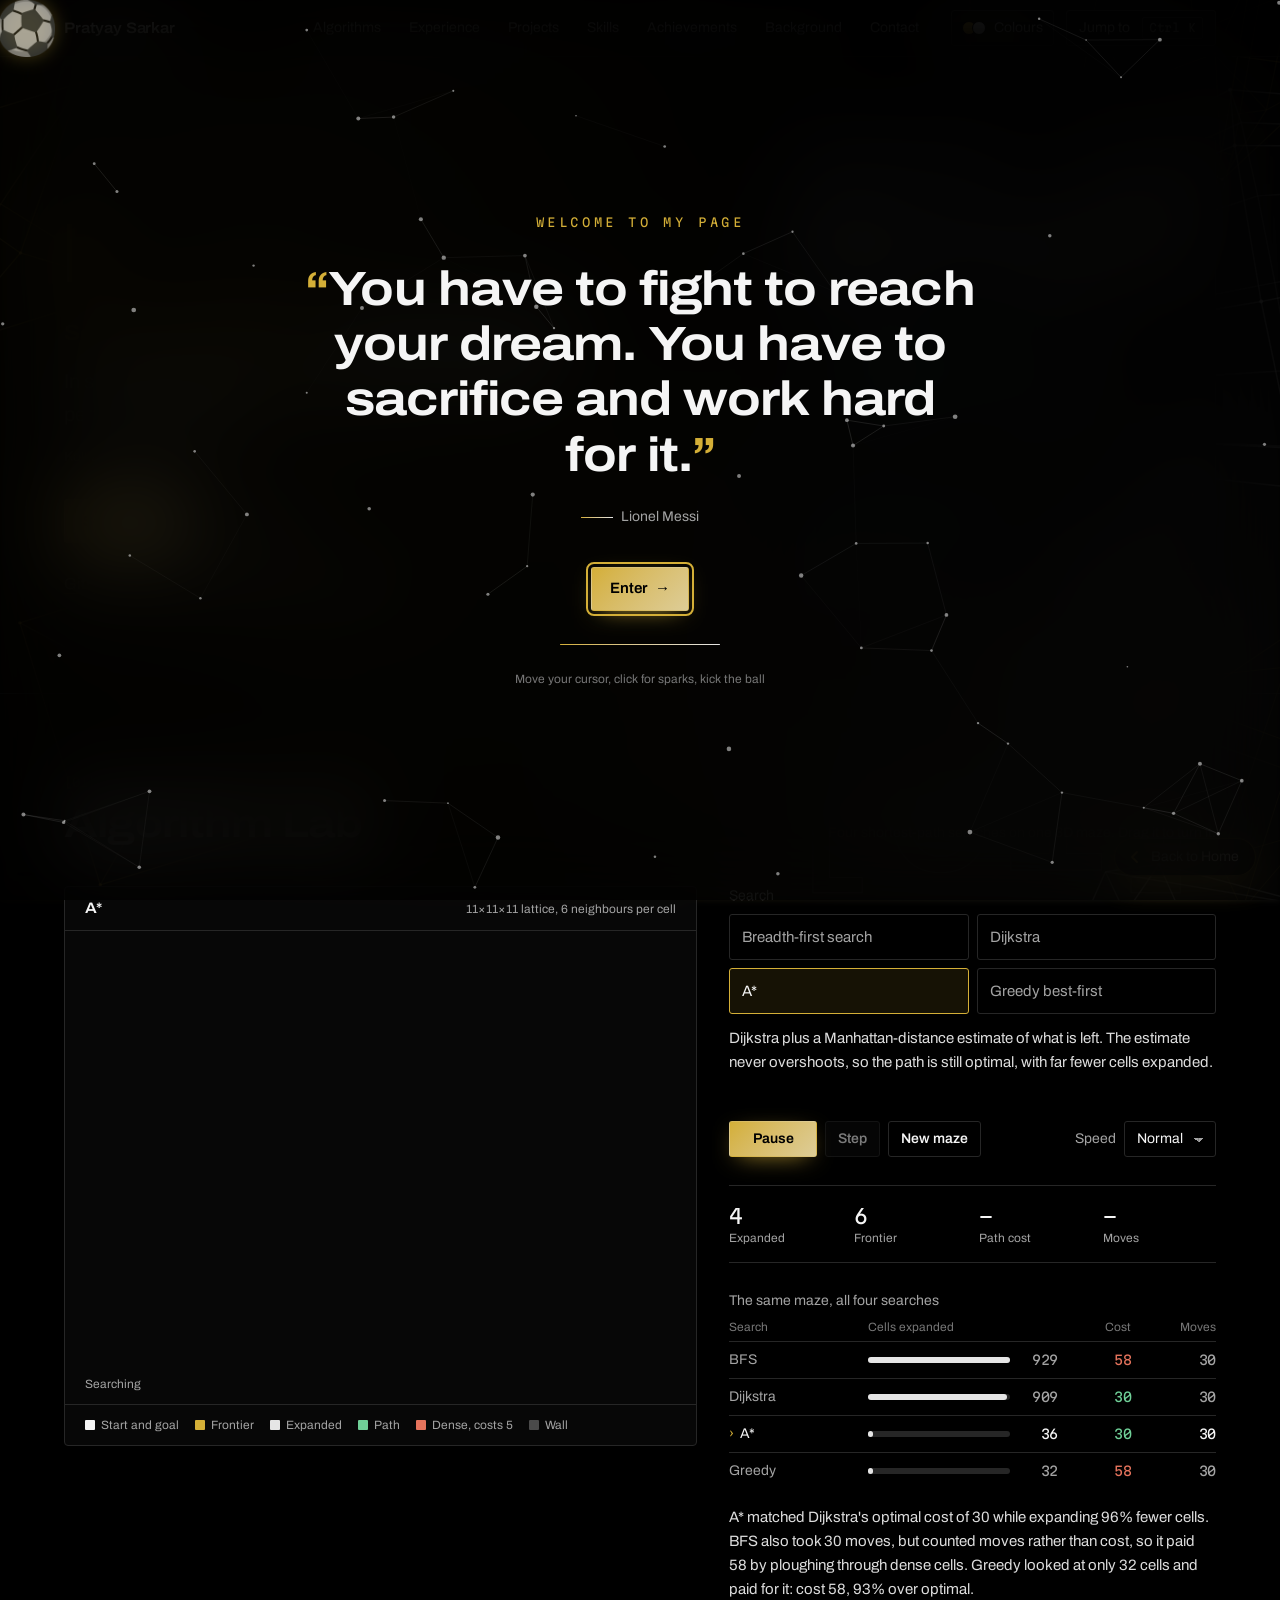
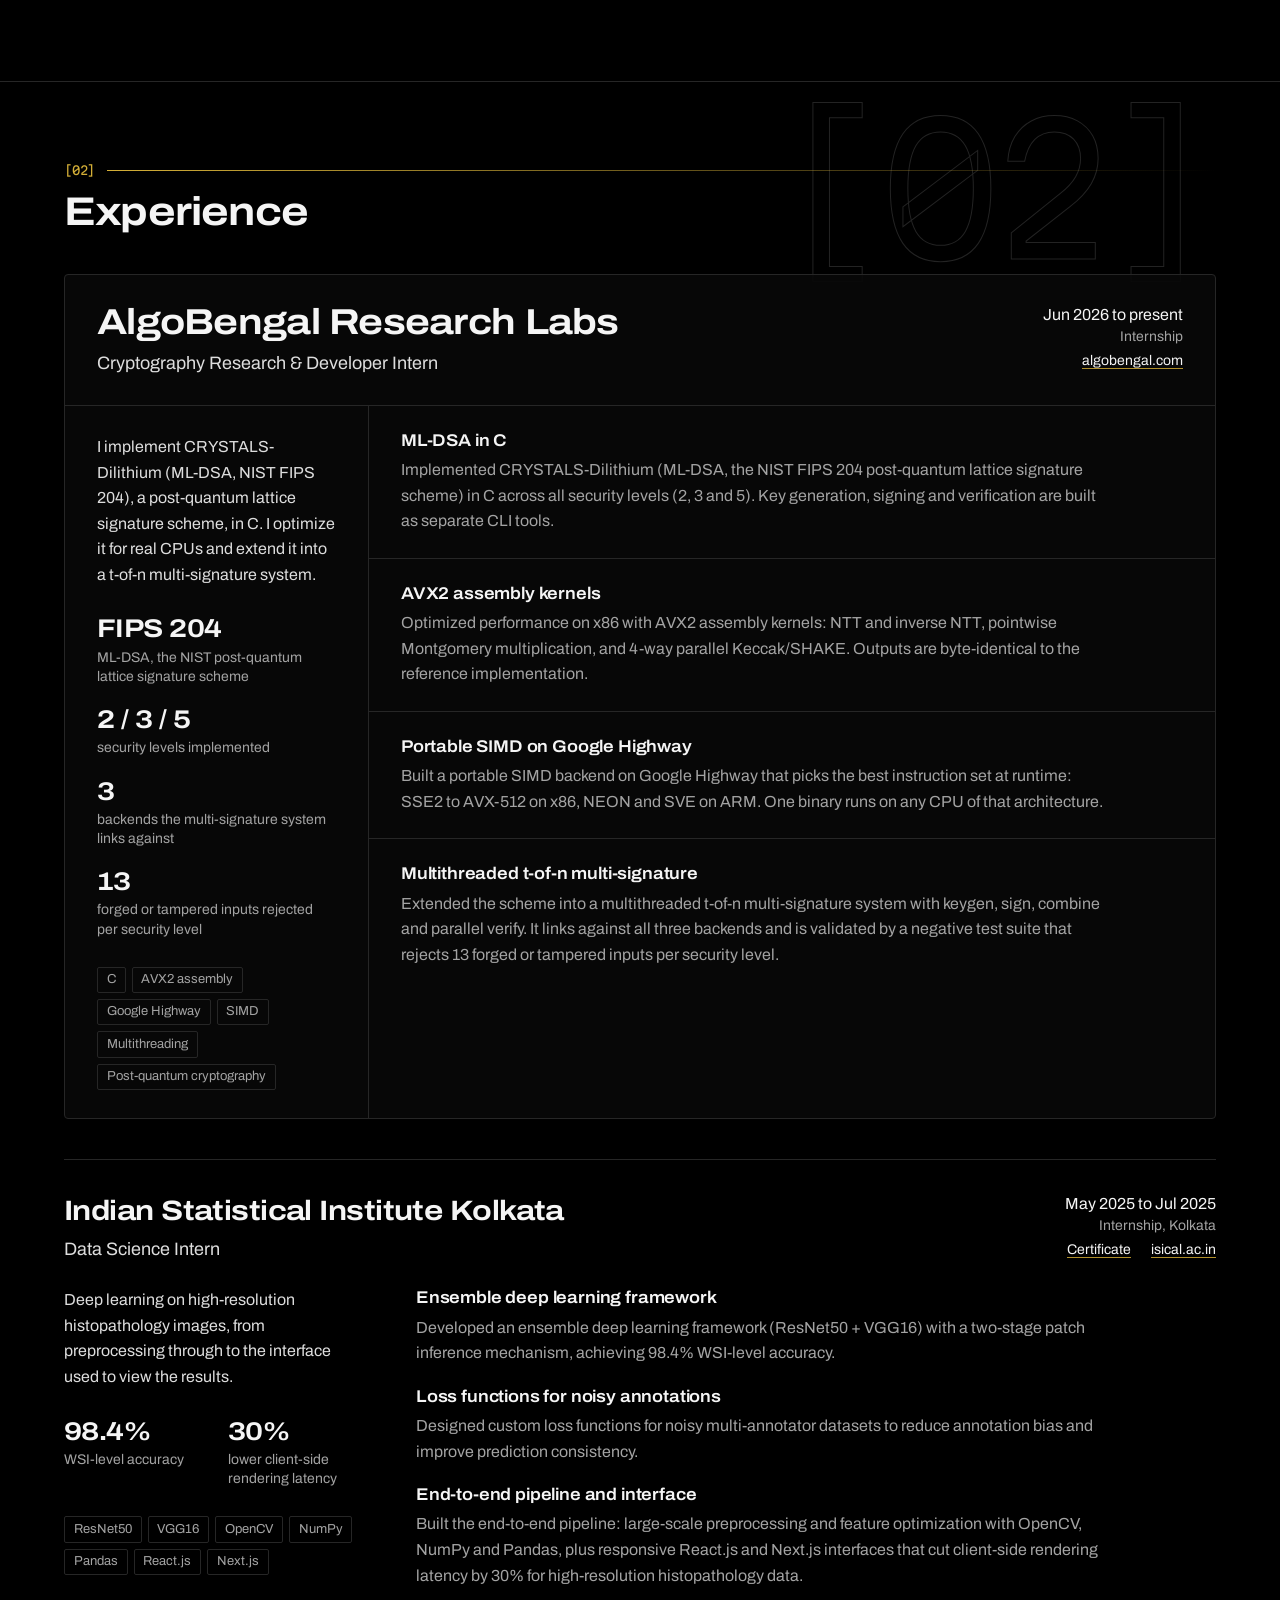
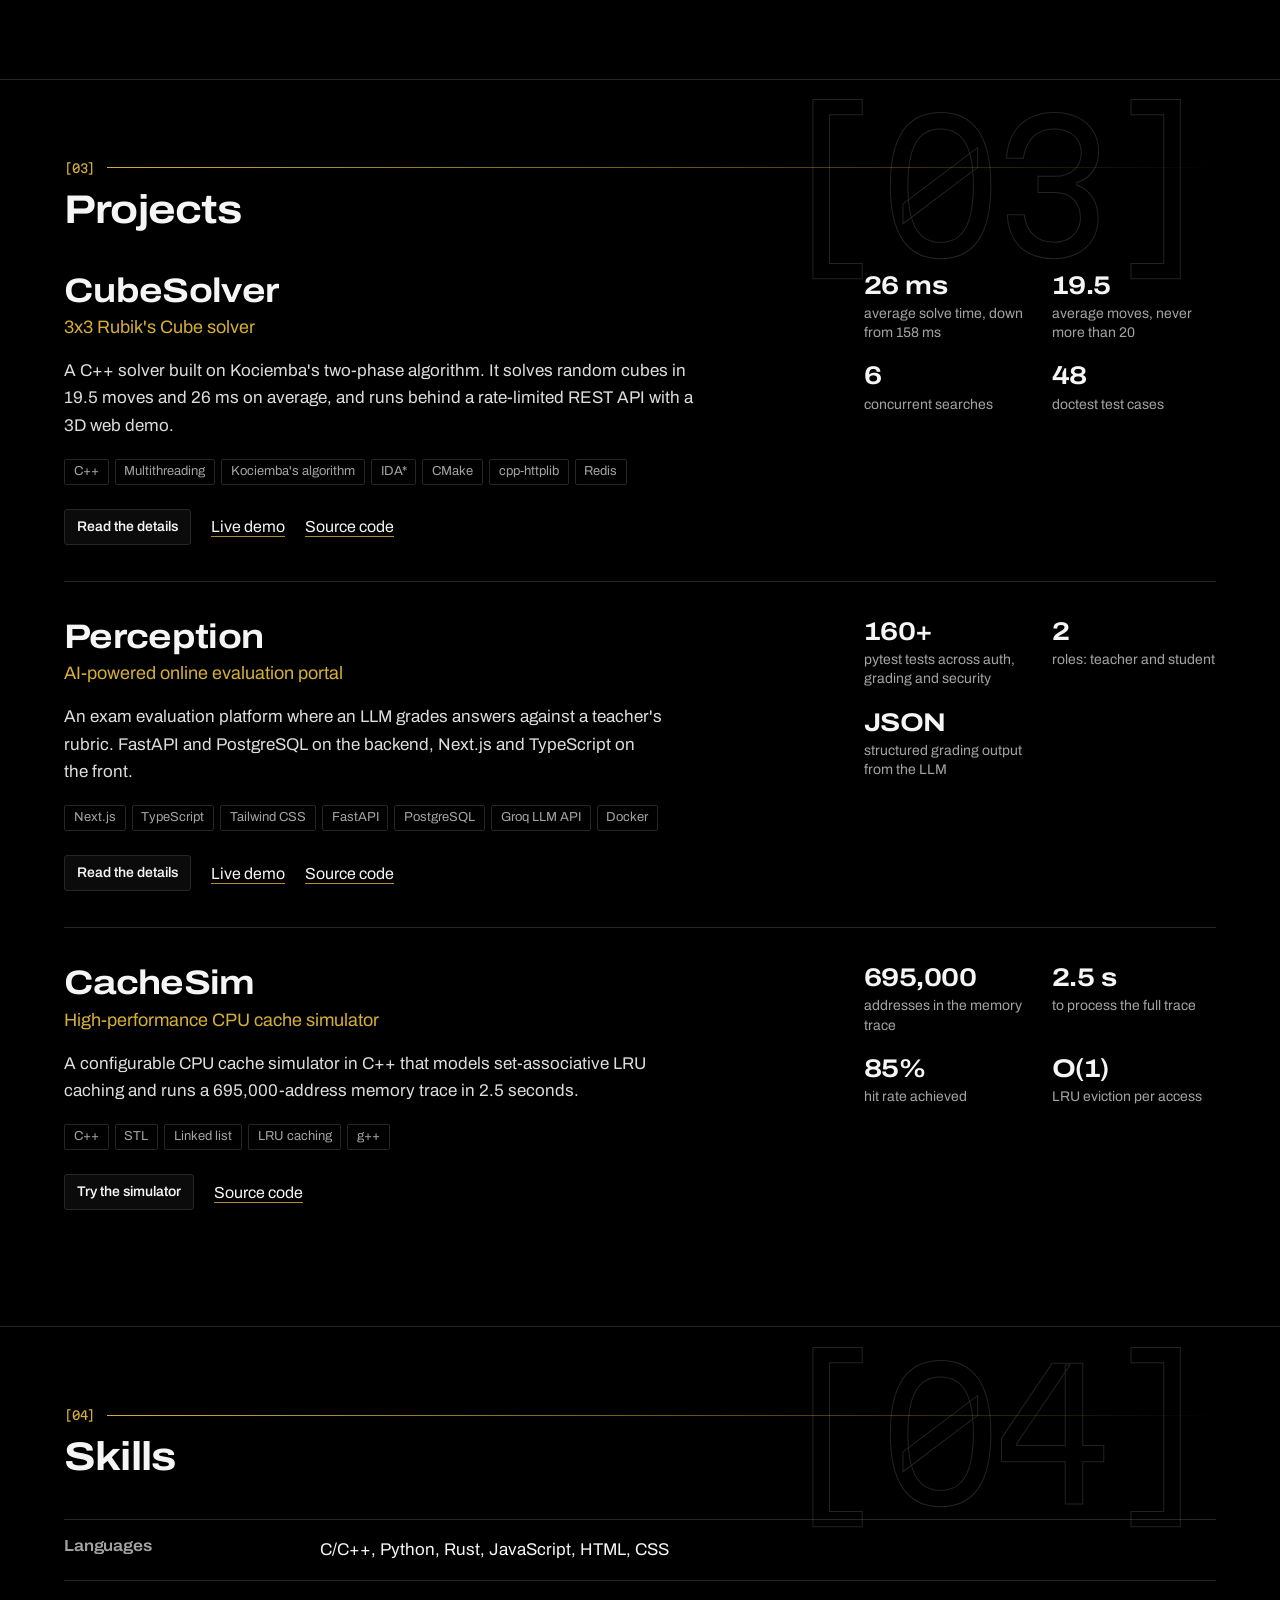
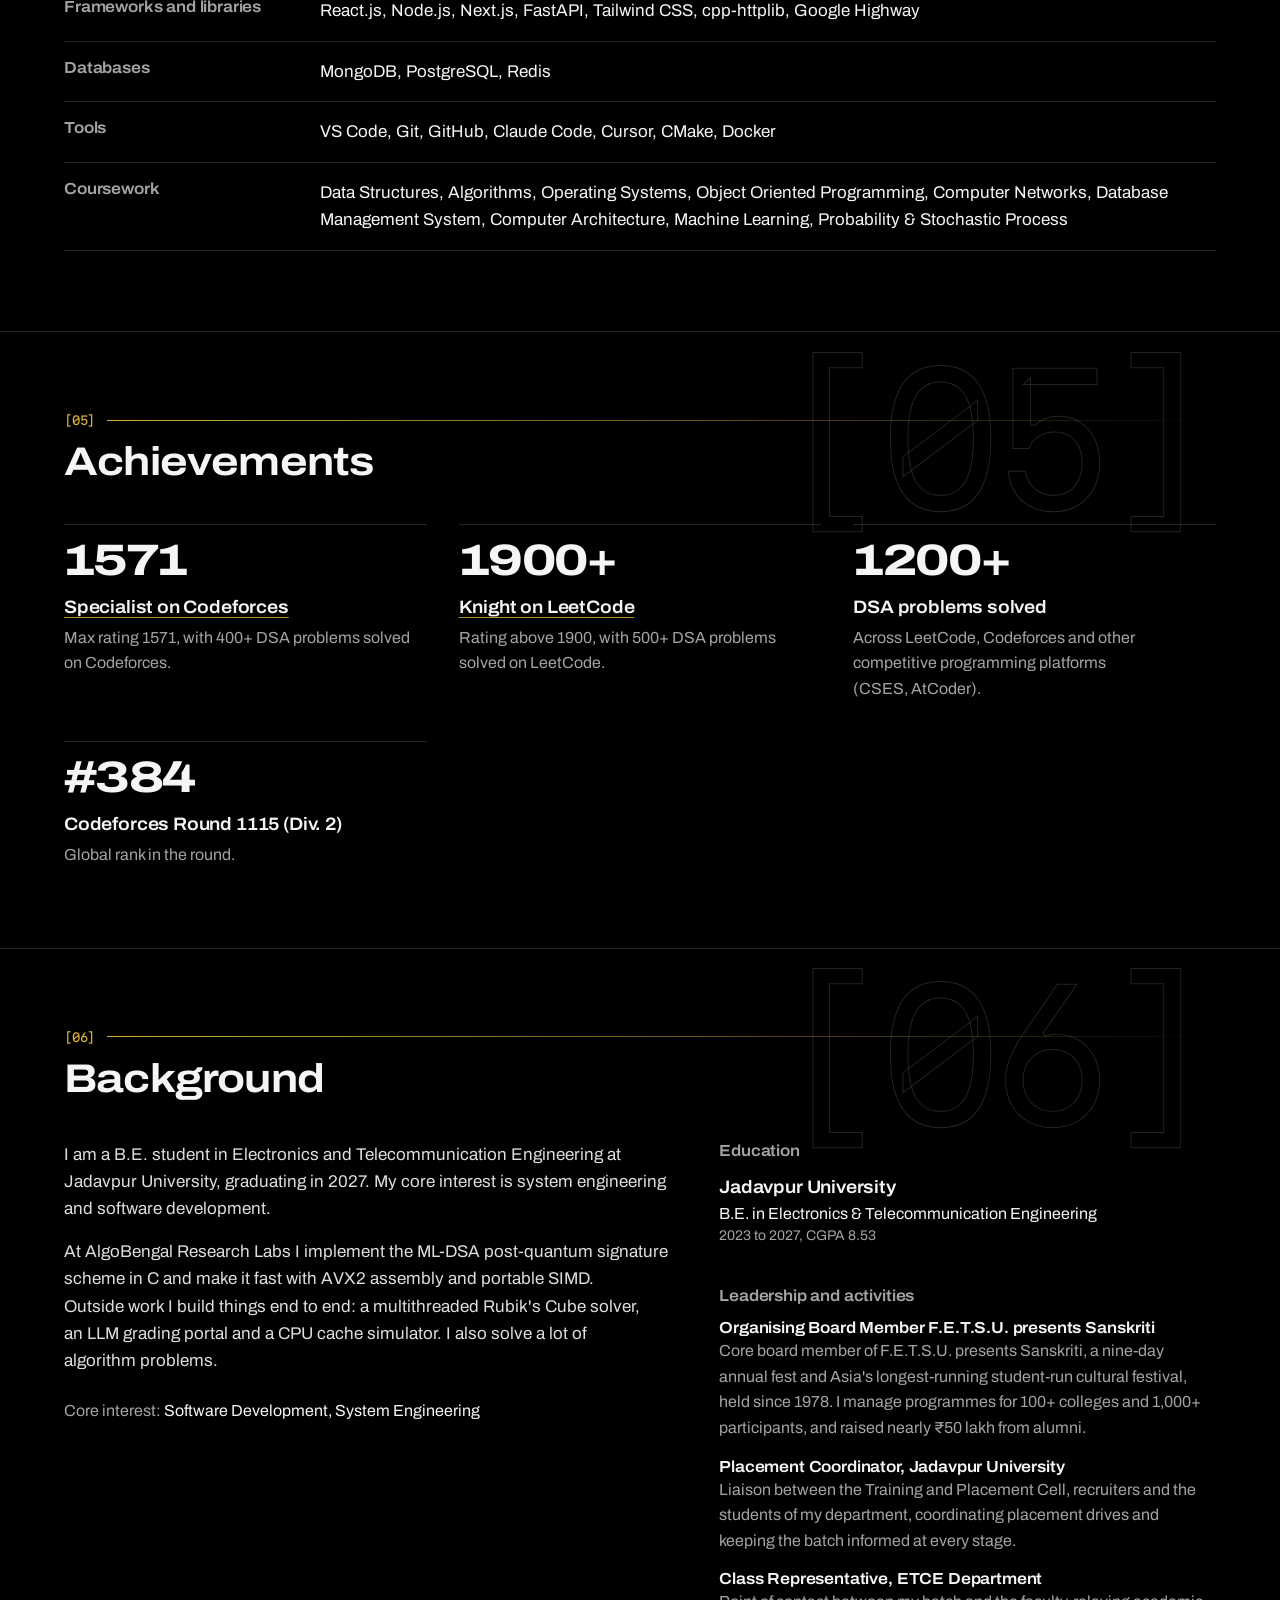
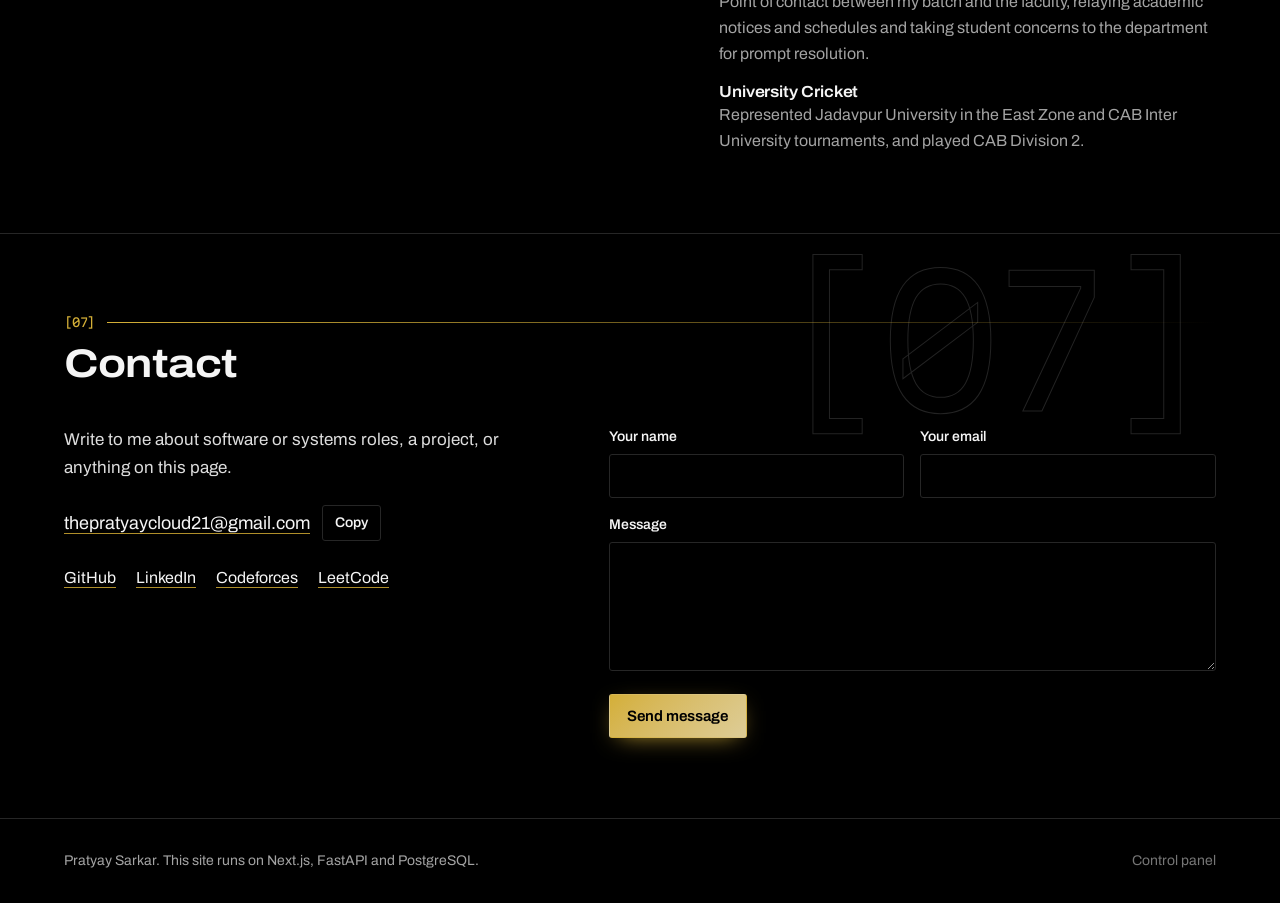
==== commit 5e21555d: "Publish site pratyay89/portfolio@49cc5c5cf073fb4dff9fabd152c3288c4ad9bd84" ====
--- a/index.html
+++ b/index.html
@@ -1 +1 @@
-<!DOCTYPE html><html lang="en"><head><meta charSet="utf-8"/><link rel="preconnect" href="/" crossorigin=""/><meta name="viewport" content="width=device-width, initial-scale=1"/><link rel="stylesheet" href="/_next/static/chunks/2e3ciuai4gu0u.css" data-precedence="next"/><link rel="preload" as="script" fetchPriority="low" href="/_next/static/chunks/1x6obpmlu1_c2.js"/><script src="/_next/static/chunks/2r4s4h5xul1n-.js" async=""></script><script src="/_next/static/chunks/3dmm3v_fq28gc.js" async=""></script><script src="/_next/static/chunks/1ar3ax_-2xzvy.js" async=""></script><script src="/_next/static/chunks/turbopack-3-ry682tkyiqk.js" async=""></script><script src="/_next/static/chunks/0umf92h1sb77c.js" async=""></script><script src="/_next/static/chunks/3u3t7mroelhhp.js" async=""></script><script src="/_next/static/chunks/2n5qeheznvl4u.js" async=""></script><script src="/_next/static/chunks/0__pxvqcene2r.js" async=""></script><script src="/_next/static/chunks/3xz3_179nn7vv.js" async=""></script><script src="/_next/static/chunks/2ej976yix4c_3.js" async=""></script><meta name="theme-color" content="#000000"/><meta name="color-scheme" content="dark"/><title>Pratyay Sarkar, software development and system engineering</title><meta name="description" content="In software and systems engineering roles, I build high-performance backend services."/><meta property="og:title" content="Pratyay Sarkar, software development and system engineering"/><meta property="og:description" content="In software and systems engineering roles, I build high-performance backend services."/><meta property="og:type" content="website"/><meta name="twitter:card" content="summary"/><meta name="twitter:title" content="Pratyay Sarkar, software development and system engineering"/><meta name="twitter:description" content="In software and systems engineering roles, I build high-performance backend services."/><link rel="icon" href="/icon.svg?icon.09knikl4a-e0t.svg" sizes="any" type="image/svg+xml"/><script>try{var p=JSON.parse(localStorage.getItem("colour-center")||"{}"),r=document.documentElement;r.dataset.theme=p.theme||"gold";r.dataset.ambient=p.follow===false?"fixed":"section";r.dataset.bg=p.background===false?"off":"on";if(sessionStorage.getItem("welcomed"))r.dataset.welcomed="1"}catch(e){}</script><script src="/_next/static/chunks/0cz1d0mv5g_q7.js" noModule=""></script></head><body><div hidden=""><!--$--><!--/$--></div><div class="bg-3d pointer-events-none fixed inset-0 -z-10" aria-hidden="true"><canvas class="absolute inset-0 h-full w-full blur-[3px]"></canvas><canvas class="absolute inset-0 h-full w-full"></canvas></div><div role="dialog" aria-modal="true" aria-label="Welcome" class="welcome fixed inset-0 z-50 flex select-none items-center justify-center overflow-hidden bg-ink/80 px-6 backdrop-blur-2xl "><canvas class="absolute inset-0 h-full w-full" aria-hidden="true"></canvas><div class="welcome-card pointer-events-none relative max-w-[46rem] text-center"><p class="welcome-in type-data text-xs uppercase tracking-[0.3em] text-accent" style="--d:0ms">Welcome to my page</p><blockquote class="mt-8"><p class="type-heading text-[clamp(1.6rem,4.6vw,3rem)] leading-[1.15]"><span><span class="welcome-in inline-block whitespace-nowrap" style="--d:300ms"><span class="welcome-word pointer-events-auto inline-block"><span class="text-accent">“</span>You</span></span> </span><span><span class="welcome-in inline-block whitespace-nowrap" style="--d:410ms"><span class="welcome-word pointer-events-auto inline-block">have</span></span> </span><span><span class="welcome-in inline-block whitespace-nowrap" style="--d:520ms"><span class="welcome-word pointer-events-auto inline-block">to</span></span> </span><span><span class="welcome-in inline-block whitespace-nowrap" style="--d:630ms"><span class="welcome-word pointer-events-auto inline-block">fight</span></span> </span><span><span class="welcome-in inline-block whitespace-nowrap" style="--d:740ms"><span class="welcome-word pointer-events-auto inline-block">to</span></span> </span><span><span class="welcome-in inline-block whitespace-nowrap" style="--d:850ms"><span class="welcome-word pointer-events-auto inline-block">reach</span></span> </span><span><span class="welcome-in inline-block whitespace-nowrap" style="--d:960ms"><span class="welcome-word pointer-events-auto inline-block">your</span></span> </span><span><span class="welcome-in inline-block whitespace-nowrap" style="--d:1070ms"><span class="welcome-word pointer-events-auto inline-block">dream.</span></span> </span><span><span class="welcome-in inline-block whitespace-nowrap" style="--d:1180ms"><span class="welcome-word pointer-events-auto inline-block">You</span></span> </span><span><span class="welcome-in inline-block whitespace-nowrap" style="--d:1290ms"><span class="welcome-word pointer-events-auto inline-block">have</span></span> </span><span><span class="welcome-in inline-block whitespace-nowrap" style="--d:1400ms"><span class="welcome-word pointer-events-auto inline-block">to</span></span> </span><span><span class="welcome-in inline-block whitespace-nowrap" style="--d:1510ms"><span class="welcome-word pointer-events-auto inline-block">sacrifice</span></span> </span><span><span class="welcome-in inline-block whitespace-nowrap" style="--d:1620ms"><span class="welcome-word pointer-events-auto inline-block">and</span></span> </span><span><span class="welcome-in inline-block whitespace-nowrap" style="--d:1730ms"><span class="welcome-word pointer-events-auto inline-block">work</span></span> </span><span><span class="welcome-in inline-block whitespace-nowrap" style="--d:1840ms"><span class="welcome-word pointer-events-auto inline-block">hard</span></span> </span><span><span class="welcome-in inline-block whitespace-nowrap" style="--d:1950ms"><span class="welcome-word pointer-events-auto inline-block">for</span></span> </span><span><span class="welcome-in inline-block whitespace-nowrap" style="--d:2060ms"><span class="welcome-word pointer-events-auto inline-block">it.<span class="text-accent">”</span></span></span></span></p><footer class="welcome-in mt-6 text-sm text-muted" style="--d:2570ms"><span class="mr-2 inline-block h-px w-8 bg-gradient-to-r from-accent to-violet align-middle" aria-hidden="true"></span>Lionel Messi</footer></blockquote><button type="button" class="welcome-in btn btn-primary pointer-events-auto mt-10 gap-2 " style="--d:2770ms">Enter<span aria-hidden="true">→</span></button><div class="mt-6 flex h-5 flex-col items-center justify-center"><div class="h-px w-40 overflow-hidden rounded-full bg-line" aria-hidden="true"><div class="welcome-timer h-full bg-gradient-to-r from-accent to-violet" style="animation-duration:6500ms"></div></div></div><p class="welcome-in mt-4 text-xs text-faint" style="--d:2970ms"><span class="hidden pointer-fine:inline">Move your cursor, click for sparks, kick the ball</span><span class="pointer-fine:hidden">Tap for sparks, tap the ball to kick it</span></p></div></div><div class="spotlight" aria-hidden="true"></div><a href="#main" class="sr-only focus:not-sr-only focus:fixed focus:left-4 focus:top-4 focus:z-50 focus:bg-accent focus:px-3 focus:py-2 focus:text-ink">Skip to content</a><header class="sticky top-0 z-30 border-b border-line/60 bg-ink/60 backdrop-blur-xl backdrop-saturate-150"><div class="mx-auto flex h-14 max-w-[76rem] items-center gap-2 px-5 sm:gap-3 sm:px-8"><a class="type-sub shrink-0 text-[0.95rem] text-text hover:text-accent" href="/">Pratyay Sarkar</a><nav aria-label="Sections" class="relative ml-auto hidden items-center gap-1 lg:flex"><span aria-hidden="true" class="absolute top-1/2 h-8 -translate-y-1/2 rounded-full border border-ambient/40 bg-ambient/10 shadow-[0_0_24px_-6px_var(--ambient)] transition-[left,width,opacity] duration-500 ease-[cubic-bezier(0.2,0.7,0.2,1)] opacity-0" style="left:0;width:0"></span><a class="relative px-3 py-4 text-sm transition-colors duration-300 text-muted hover:text-text" href="/#algorithms">Algorithms</a><a class="relative px-3 py-4 text-sm transition-colors duration-300 text-muted hover:text-text" href="/#experience">Experience</a><a class="relative px-3 py-4 text-sm transition-colors duration-300 text-muted hover:text-text" href="/#projects">Projects</a><a class="relative px-3 py-4 text-sm transition-colors duration-300 text-muted hover:text-text" href="/#skills">Skills</a><a class="relative px-3 py-4 text-sm transition-colors duration-300 text-muted hover:text-text" href="/#achievements">Achievements</a><a class="relative px-3 py-4 text-sm transition-colors duration-300 text-muted hover:text-text" href="/#background">Background</a><a class="relative px-3 py-4 text-sm transition-colors duration-300 text-muted hover:text-text" href="/#contact">Contact</a></nav><div class="ml-auto lg:ml-2"><div class="relative"><button type="button" aria-label="Colour center" aria-expanded="false" aria-controls="colour-center" class="flex h-9 items-center gap-2 rounded-[3px] border border-line bg-panel/70 px-2.5 text-sm text-muted transition-colors hover:border-faint hover:text-text"><span class="flex -space-x-1" aria-hidden="true"><span class="h-3.5 w-3.5 rounded-full border border-ink" style="background:#d4af37"></span><span class="h-3.5 w-3.5 rounded-full border border-ink" style="background:#e5e5e5"></span></span><span class="hidden sm:inline lg:hidden xl:inline" aria-hidden="true">Colours</span></button></div></div><button type="button" aria-haspopup="dialog" class="flex h-9 items-center gap-3 rounded-[3px] border border-line bg-panel/70 px-3 text-sm text-muted transition-colors hover:border-faint hover:text-text"><span class="xl:hidden">Menu</span><span class="hidden whitespace-nowrap xl:inline">Jump to</span><kbd class="hidden whitespace-nowrap rounded-[2px] border border-line px-1.5 py-0.5 text-[0.7rem] text-faint xl:inline">Ctrl K</kbd></button></div><div aria-hidden="true" class="absolute inset-x-0 bottom-[-1px] h-[2px] origin-left bg-gradient-to-r from-ambient via-violet to-ambient shadow-[0_0_12px_var(--ambient)]" style="transform:scaleX(0)"></div></header><nav aria-label="Section index" class="fixed bottom-5 left-1/2 z-30 hidden -translate-x-1/2 items-center gap-1.5 rounded-[6px] border border-line bg-panel/90 py-1.5 pl-3 pr-2 shadow-[0_10px_40px_-12px_rgba(0,0,0,0.8)] backdrop-blur-md lg:flex"><span class="type-data text-[0.7rem] text-faint">sections[</span><button type="button" disabled="" aria-label="Previous section (K)" class="flex h-7 w-6 items-center justify-center rounded-[3px] text-muted transition-colors hover:bg-raised hover:text-text disabled:opacity-30">‹</button><div class="relative flex items-center gap-1 pb-1.5"><a href="#intro" aria-current="location" aria-label="0: Intro" title="0: Intro" class="flex h-7 items-center gap-1.5 rounded-[3px] border px-2 transition-[background-color,border-color,color] duration-300 border-accent bg-accent/15 text-text"><span class="type-data text-[0.72rem] text-accent">0</span><span class="overflow-hidden whitespace-nowrap text-xs transition-opacity duration-500 max-w-[7rem] opacity-100">Intro</span></a><a href="#algorithms" aria-label="1: Algorithms" title="1: Algorithms" class="flex h-7 items-center gap-1.5 rounded-[3px] border px-2 transition-[background-color,border-color,color] duration-300 border-line text-faint hover:border-faint hover:text-text"><span class="type-data text-[0.72rem] ">1</span><span class="overflow-hidden whitespace-nowrap text-xs transition-opacity duration-500 max-w-0 opacity-0">Algorithms</span></a><a href="#experience" aria-label="2: Experience" title="2: Experience" class="flex h-7 items-center gap-1.5 rounded-[3px] border px-2 transition-[background-color,border-color,color] duration-300 border-line text-faint hover:border-faint hover:text-text"><span class="type-data text-[0.72rem] ">2</span><span class="overflow-hidden whitespace-nowrap text-xs transition-opacity duration-500 max-w-0 opacity-0">Experience</span></a><a href="#projects" aria-label="3: Projects" title="3: Projects" class="flex h-7 items-center gap-1.5 rounded-[3px] border px-2 transition-[background-color,border-color,color] duration-300 border-line text-faint hover:border-faint hover:text-text"><span class="type-data text-[0.72rem] ">3</span><span class="overflow-hidden whitespace-nowrap text-xs transition-opacity duration-500 max-w-0 opacity-0">Projects</span></a><a href="#skills" aria-label="4: Skills" title="4: Skills" class="flex h-7 items-center gap-1.5 rounded-[3px] border px-2 transition-[background-color,border-color,color] duration-300 border-line text-faint hover:border-faint hover:text-text"><span class="type-data text-[0.72rem] ">4</span><span class="overflow-hidden whitespace-nowrap text-xs transition-opacity duration-500 max-w-0 opacity-0">Skills</span></a><a href="#achievements" aria-label="5: Achievements" title="5: Achievements" class="flex h-7 items-center gap-1.5 rounded-[3px] border px-2 transition-[background-color,border-color,color] duration-300 border-line text-faint hover:border-faint hover:text-text"><span class="type-data text-[0.72rem] ">5</span><span class="overflow-hidden whitespace-nowrap text-xs transition-opacity duration-500 max-w-0 opacity-0">Achievements</span></a><a href="#background" aria-label="6: Background" title="6: Background" class="flex h-7 items-center gap-1.5 rounded-[3px] border px-2 transition-[background-color,border-color,color] duration-300 border-line text-faint hover:border-faint hover:text-text"><span class="type-data text-[0.72rem] ">6</span><span class="overflow-hidden whitespace-nowrap text-xs transition-opacity duration-500 max-w-0 opacity-0">Background</span></a><a href="#contact" aria-label="7: Contact" title="7: Contact" class="flex h-7 items-center gap-1.5 rounded-[3px] border px-2 transition-[background-color,border-color,color] duration-300 border-line text-faint hover:border-faint hover:text-text"><span class="type-data text-[0.72rem] ">7</span><span class="overflow-hidden whitespace-nowrap text-xs transition-opacity duration-500 max-w-0 opacity-0">Contact</span></a><span aria-hidden="true" class="pointer-events-none absolute -bottom-0.5 left-0 -ml-[3px] h-1.5 w-1.5 rounded-full bg-accent"></span></div><button type="button" aria-label="Next section (J)" class="flex h-7 w-6 items-center justify-center rounded-[3px] text-muted transition-colors hover:bg-raised hover:text-text disabled:opacity-30">›</button><span class="type-data text-[0.7rem] text-faint">]</span><span class="type-data ml-2 border-l border-line pl-3 text-[0.72rem] text-muted" aria-live="polite">i = <span class="text-accent">0</span></span><span class="ml-1 hidden text-[0.65rem] text-faint xl:inline"><kbd class="rounded-[2px] border border-line px-1">J</kbd> <kbd class="rounded-[2px] border border-line px-1">K</kbd></span></nav><main id="main"><section id="intro" aria-label="Introduction" class="mx-auto max-w-[76rem] px-5 pb-16 pt-12 sm:px-8 sm:pb-24 sm:pt-20"><div class="grid grid-cols-[minmax(0,1fr)] gap-12 lg:grid-cols-[minmax(0,1.2fr)_minmax(0,0.8fr)] lg:items-end lg:gap-14"><div data-reveal="true" class="@container"><h1 class="type-display whitespace-nowrap text-white text-[clamp(1.75rem,11.4cqw,6.5rem)]" aria-label="Pratyay Sarkar"><span aria-hidden="true"><span class="typed-caret "></span><span class="invisible">Pratyay</span></span><span aria-hidden="true"> <span class="invisible">Sarkar</span></span></h1><p class="relative type-sub mt-7 text-xl sm:text-[1.375rem]"><span class="whitespace-nowrap"><span class="headline-part inline-block" style="--c:var(--color-accent);--c2:var(--color-violet)">Software Development</span></span><span class="whitespace-nowrap"><span class="px-[0.35em] text-faint">&amp;</span><span class="headline-part inline-block" style="--c:var(--color-violet);--c2:var(--color-accent)">System Engineering</span></span><span aria-hidden="true" class="absolute h-[2px] rounded-full transition-all duration-700 ease-[cubic-bezier(0.2,0.7,0.2,1)]" style="opacity:0"></span></p><p class="mt-4 min-h-[4.9em] max-w-[35rem] text-lg leading-relaxed text-text/90 sm:min-h-[3.3em] sm:text-xl">In software and systems engineering roles, I build <span class="sr-only">high-performance backend services, SIMD-optimized post-quantum cryptography, multithreaded, concurrent systems, software that runs close to the hardware</span><span aria-hidden="true" class="text-text">high-performance backend services<span class="typed-caret"></span></span>.</p><p class="mt-4 text-sm text-muted">Kolkata, West Bengal</p><div class="mt-8 flex flex-wrap items-center gap-3"><a href="#experience" class="btn btn-primary">See my work</a><a href="#contact" class="btn btn-quiet">Get in touch</a></div><div class="mt-7"><ul class="flex flex-wrap gap-x-5 gap-y-1"><li><a href="https://github.com/pratyay89" class="link" target="_blank" rel="noopener noreferrer">GitHub<span class="sr-only"> (opens in a new tab)</span></a></li><li><a href="https://linkedin.com/in/ppratyay25" class="link" target="_blank" rel="noopener noreferrer">LinkedIn<span class="sr-only"> (opens in a new tab)</span></a></li><li><a href="https://codeforces.com/profile/pratyay_01" class="link" target="_blank" rel="noopener noreferrer">Codeforces<span class="sr-only"> (opens in a new tab)</span></a></li><li><a href="https://leetcode.com/u/Pratyay_01/" class="link" target="_blank" rel="noopener noreferrer">LeetCode<span class="sr-only"> (opens in a new tab)</span></a></li></ul></div></div><div data-reveal="true"><figure class="glow rounded-[4px] border border-line bg-panel/70"><figcaption class="flex items-baseline justify-between gap-4 border-b border-line px-4 py-3 sm:px-5"><span class="type-sub text-[0.95rem]">A CPU cache, running live</span><span class="text-xs text-muted">4<!-- --> sets, <!-- -->2<!-- --> ways, <!-- -->16<!-- -->-byte blocks</span></figcaption><div class="space-y-4 px-4 py-4 sm:px-5"><div><div class="mb-1.5 flex items-baseline justify-between text-xs text-muted"><span>Address read</span><span class="type-data text-text"></span></div><div class="type-data grid overflow-hidden rounded-[2px] text-[0.72rem]" style="grid-template-columns:1fr auto auto"><span class="flex min-w-14 flex-col gap-0.5 px-2.5 py-1.5 bg-violet/15 text-violet"><span class="font-sans text-[0.68rem] opacity-80">tag</span><span class="min-h-[1.2em]"></span></span><span class="flex min-w-14 flex-col gap-0.5 px-2.5 py-1.5 bg-accent/15 text-accent"><span class="font-sans text-[0.68rem] opacity-80">set</span><span class="min-h-[1.2em]"></span></span><span class="flex min-w-14 flex-col gap-0.5 px-2.5 py-1.5 bg-line/60 text-muted"><span class="font-sans text-[0.68rem] opacity-80">offset</span><span class="min-h-[1.2em]"></span></span></div></div><table class="type-data w-full table-fixed border-separate border-spacing-y-1 text-[0.72rem]"><thead><tr class="text-left font-sans text-xs font-normal text-faint"><th scope="col" class="w-12 pb-0.5 font-normal">Set</th><th scope="col" class="pb-0.5 font-normal">Newest tag</th><th scope="col" class="pb-0.5 font-normal">Next to evict</th></tr></thead><tbody><tr><th scope="row" class="text-left font-normal text-faint">0</th><td class="pr-1 last:pr-0"><span class="block rounded-[2px] border px-2 py-1.5 transition-colors duration-300 border-line/70 text-faint">empty</span></td><td class="pr-1 last:pr-0"><span class="block rounded-[2px] border px-2 py-1.5 transition-colors duration-300 border-line/70 text-faint">empty</span></td></tr><tr><th scope="row" class="text-left font-normal text-faint">1</th><td class="pr-1 last:pr-0"><span class="block rounded-[2px] border px-2 py-1.5 transition-colors duration-300 border-line/70 text-faint">empty</span></td><td class="pr-1 last:pr-0"><span class="block rounded-[2px] border px-2 py-1.5 transition-colors duration-300 border-line/70 text-faint">empty</span></td></tr><tr><th scope="row" class="text-left font-normal text-faint">2</th><td class="pr-1 last:pr-0"><span class="block rounded-[2px] border px-2 py-1.5 transition-colors duration-300 border-line/70 text-faint">empty</span></td><td class="pr-1 last:pr-0"><span class="block rounded-[2px] border px-2 py-1.5 transition-colors duration-300 border-line/70 text-faint">empty</span></td></tr><tr><th scope="row" class="text-left font-normal text-faint">3</th><td class="pr-1 last:pr-0"><span class="block rounded-[2px] border px-2 py-1.5 transition-colors duration-300 border-line/70 text-faint">empty</span></td><td class="pr-1 last:pr-0"><span class="block rounded-[2px] border px-2 py-1.5 transition-colors duration-300 border-line/70 text-faint">empty</span></td></tr></tbody></table><div class="flex items-end justify-between gap-4"><p class="text-sm text-muted">Waiting for the first read</p><p class="shrink-0 text-right text-xs text-muted"><span class="type-data block text-xl text-text">0<!-- -->%</span>hit rate over <!-- -->0<!-- --> reads</p></div></div><div class="flex flex-wrap items-center gap-2 border-t border-line px-4 py-3 sm:px-5"><button type="button" class="btn btn-small">Run</button><button type="button" class="btn btn-small btn-quiet">Step once</button><a class="link ml-auto text-sm" href="/projects/cachesim/#simulator">Open the full simulator</a></div></figure></div></div></section><section id="algorithms" aria-labelledby="algorithms-heading" class="border-t border-line"><div class="mx-auto max-w-[76rem] px-5 py-16 sm:px-8 sm:py-20"><div data-reveal="true" class="section-heading relative isolate mb-8 sm:mb-10"><span class="section-ghost" aria-hidden="true"></span><p class="mb-3 flex items-center gap-3 text-ambient" aria-hidden="true"><span class="section-index type-data text-xs"></span><span class="section-rule h-px flex-1"></span></p><div class="flex flex-wrap items-baseline justify-between gap-x-6 gap-y-1"><h2 id="algorithms-heading" class="type-heading text-[2rem] sm:text-[2.5rem]">Algorithm Lab</h2><p class="text-sm text-muted">Four shortest-path searches on one 3D maze. Drag it to turn it.</p></div></div><div data-reveal="true"><div class="grid gap-6 lg:grid-cols-[minmax(0,1.3fr)_minmax(0,1fr)] lg:gap-8"><figure class="glow self-start overflow-hidden rounded-[4px] border border-line bg-panel/70"><figcaption class="flex flex-wrap items-baseline justify-between gap-x-4 gap-y-1 border-b border-line px-4 py-3 sm:px-5"><span class="type-sub text-[0.95rem]">A*</span><span class="text-xs text-muted">11<!-- -->×<!-- -->11<!-- -->×<!-- -->11<!-- --> lattice, 6 neighbours per cell</span></figcaption><div class="relative aspect-square sm:aspect-[4/3]"><canvas tabindex="0" role="img" aria-label="A rotating 11 by 11 by 11 maze. A*: Ready. Start in the near corner, goal in the far one." class="absolute inset-0 h-full w-full cursor-grab touch-pan-y active:cursor-grabbing"></canvas><p class="pointer-events-none absolute bottom-3 left-4 right-4 text-xs text-muted sm:left-5" aria-live="polite">Ready. Start in the near corner, goal in the far one.</p></div><ul class="flex flex-wrap gap-x-4 gap-y-1.5 border-t border-line px-4 py-3 text-xs text-muted sm:px-5"><li class="flex items-center gap-1.5"><span class="h-2.5 w-2.5 rounded-[1px]" style="background:var(--color-text)" aria-hidden="true"></span>Start and goal</li><li class="flex items-center gap-1.5"><span class="h-2.5 w-2.5 rounded-[1px]" style="background:var(--color-accent)" aria-hidden="true"></span>Frontier</li><li class="flex items-center gap-1.5"><span class="h-2.5 w-2.5 rounded-[1px]" style="background:var(--color-violet)" aria-hidden="true"></span>Expanded</li><li class="flex items-center gap-1.5"><span class="h-2.5 w-2.5 rounded-[1px]" style="background:var(--color-success)" aria-hidden="true"></span>Path</li><li class="flex items-center gap-1.5"><span class="h-2.5 w-2.5 rounded-[1px]" style="background:var(--color-danger)" aria-hidden="true"></span>Dense, costs 5</li><li class="flex items-center gap-1.5"><span class="h-2.5 w-2.5 rounded-[1px]" style="background:color-mix(in srgb, var(--color-line) 55%, var(--color-faint))" aria-hidden="true"></span>Wall</li></ul></figure><div class="space-y-7"><div><p class="mb-2 text-sm text-muted" id="algo-label">Search</p><div class="grid grid-cols-2 gap-2" role="radiogroup" aria-labelledby="algo-label"><button type="button" role="radio" aria-checked="false" class="rounded-[3px] border px-3 py-2.5 text-left text-[0.9375rem] transition-colors border-line text-muted hover:border-faint hover:text-text">Breadth-first search</button><button type="button" role="radio" aria-checked="false" class="rounded-[3px] border px-3 py-2.5 text-left text-[0.9375rem] transition-colors border-line text-muted hover:border-faint hover:text-text">Dijkstra</button><button type="button" role="radio" aria-checked="true" class="rounded-[3px] border px-3 py-2.5 text-left text-[0.9375rem] transition-colors border-accent bg-accent/10 text-text">A*</button><button type="button" role="radio" aria-checked="false" class="rounded-[3px] border px-3 py-2.5 text-left text-[0.9375rem] transition-colors border-line text-muted hover:border-faint hover:text-text">Greedy best-first</button></div><p class="mt-3 min-h-[4.5em] text-[0.9375rem] text-text/90">Dijkstra plus a Manhattan-distance estimate of what is left. The estimate never overshoots, so the path is still optimal, with far fewer cells expanded.</p></div><div class="flex flex-wrap items-center gap-2"><button type="button" class="btn btn-primary btn-small min-w-[5.5rem]">Run</button><button type="button" class="btn btn-small">Step</button><button type="button" class="btn btn-small btn-quiet">New maze</button><label class="ml-auto flex items-center gap-2 text-sm text-muted">Speed<select class="input min-h-9 w-auto py-1 text-sm"><option value="0">Slow</option><option value="1" selected="">Normal</option><option value="2">Fast</option><option value="3">Instant</option></select></label></div><dl class="grid grid-cols-4 gap-3 border-y border-line py-4"><div class="flex flex-col"><dt class="text-xs text-muted">Expanded</dt><dd class="type-data order-first text-xl text-text">0</dd></div><div class="flex flex-col"><dt class="text-xs text-muted">Frontier</dt><dd class="type-data order-first text-xl text-text">1</dd></div><div class="flex flex-col"><dt class="text-xs text-muted">Path cost</dt><dd class="type-data order-first text-xl text-text">–</dd></div><div class="flex flex-col"><dt class="text-xs text-muted">Moves</dt><dd class="type-data order-first text-xl text-text">–</dd></div></dl><div><p class="mb-2 text-sm text-muted">The same maze, all four searches</p><table class="w-full text-sm"><thead><tr class="text-left text-xs text-faint"><th scope="col" class="pb-1.5 font-normal">Search</th><th scope="col" class="pb-1.5 font-normal">Cells expanded</th><th scope="col" class="pb-1.5 text-right font-normal">Cost</th><th scope="col" class="pb-1.5 text-right font-normal">Moves</th></tr></thead><tbody><tr class="cursor-pointer border-t border-line text-muted hover:text-text"><th scope="row" class="py-2 pr-3 text-left font-normal">BFS</th><td class="py-2 pr-3"><span class="flex items-center gap-2"><span class="h-1.5 flex-1 rounded-full bg-line"><span class="block h-full rounded-full bg-violet" style="width:100%"></span></span><span class="type-data w-10 text-right">929</span></span></td><td class="type-data py-2 text-right text-danger">58</td><td class="type-data py-2 text-right">30</td></tr><tr class="cursor-pointer border-t border-line text-muted hover:text-text"><th scope="row" class="py-2 pr-3 text-left font-normal">Dijkstra</th><td class="py-2 pr-3"><span class="flex items-center gap-2"><span class="h-1.5 flex-1 rounded-full bg-line"><span class="block h-full rounded-full bg-violet" style="width:97.84714747039828%"></span></span><span class="type-data w-10 text-right">909</span></span></td><td class="type-data py-2 text-right text-success">30</td><td class="type-data py-2 text-right">30</td></tr><tr class="cursor-pointer border-t border-line text-text"><th scope="row" class="py-2 pr-3 text-left font-normal"><span class="mr-1.5 text-accent">›</span>A*</th><td class="py-2 pr-3"><span class="flex items-center gap-2"><span class="h-1.5 flex-1 rounded-full bg-line"><span class="block h-full rounded-full bg-violet" style="width:3.8751345532831003%"></span></span><span class="type-data w-10 text-right">36</span></span></td><td class="type-data py-2 text-right text-success">30</td><td class="type-data py-2 text-right">30</td></tr><tr class="cursor-pointer border-t border-line text-muted hover:text-text"><th scope="row" class="py-2 pr-3 text-left font-normal">Greedy</th><td class="py-2 pr-3"><span class="flex items-center gap-2"><span class="h-1.5 flex-1 rounded-full bg-line"><span class="block h-full rounded-full bg-violet" style="width:3.4445640473627552%"></span></span><span class="type-data w-10 text-right">32</span></span></td><td class="type-data py-2 text-right text-danger">58</td><td class="type-data py-2 text-right">30</td></tr></tbody></table><p class="mt-4 text-[0.9375rem] text-text/90">A* matched Dijkstra&#x27;s optimal cost of 30 while expanding 96% fewer cells. BFS also took 30 moves, but counted moves rather than cost, so it paid 58 by ploughing through dense cells. Greedy looked at only 32 cells and paid for it: cost 58, 93% over optimal.</p></div></div></div></div></div></section><section id="experience" aria-labelledby="experience-heading" class="border-t border-line"><div class="mx-auto max-w-[76rem] px-5 py-16 sm:px-8 sm:py-20"><div data-reveal="true" class="section-heading relative isolate mb-8 sm:mb-10"><span class="section-ghost" aria-hidden="true"></span><p class="mb-3 flex items-center gap-3 text-ambient" aria-hidden="true"><span class="section-index type-data text-xs"></span><span class="section-rule h-px flex-1"></span></p><div class="flex flex-wrap items-baseline justify-between gap-x-6 gap-y-1"><h2 id="experience-heading" class="type-heading text-[2rem] sm:text-[2.5rem]">Experience</h2></div></div><div class="space-y-10"><article data-reveal="true" class="glow overflow-hidden rounded-[4px] border border-line bg-panel/70"><header class="flex flex-wrap items-start justify-between gap-x-8 gap-y-3 border-b border-line px-5 py-6 sm:px-8 sm:py-7"><div><h3 class="type-heading text-[1.75rem] sm:text-[2.25rem]">AlgoBengal Research Labs</h3><p class="mt-1.5 text-lg text-text/90">Cryptography Research &amp; Developer Intern</p></div><div class="text-sm text-muted sm:text-right"><p class="text-base text-text">Jun 2026 to present</p><p>Internship</p><div class="mt-1 sm:flex sm:justify-end"><ul class="flex flex-wrap gap-x-5 gap-y-1"><li><a href="https://algobengal.com/" class="link" target="_blank" rel="noopener noreferrer">algobengal.com<span class="sr-only"> (opens in a new tab)</span></a></li></ul></div></div></header><div class="grid lg:grid-cols-[minmax(0,19rem)_minmax(0,1fr)] "><div class="space-y-7 border-b border-line px-5 py-6 sm:px-8 sm:py-7 lg:border-b-0 lg:border-r"><p class="text-text/90">I implement CRYSTALS-Dilithium (ML-DSA, NIST FIPS 204), a post-quantum lattice signature scheme, in C. I optimize it for real CPUs and extend it into a t-of-n multi-signature system.</p><dl class="grid gap-x-6 gap-y-5 grid-cols-1"><div class="flex flex-col"><dt class="mt-1 text-sm leading-snug text-muted">ML-DSA, the NIST post-quantum lattice signature scheme</dt><dd class="type-heading order-first text-[1.6rem] text-text">FIPS 204</dd></div><div class="flex flex-col"><dt class="mt-1 text-sm leading-snug text-muted">security levels implemented</dt><dd class="type-heading order-first text-[1.6rem] text-text">2 / 3 / 5</dd></div><div class="flex flex-col"><dt class="mt-1 text-sm leading-snug text-muted">backends the multi-signature system links against</dt><dd class="type-heading order-first text-[1.6rem] text-text">3</dd></div><div class="flex flex-col"><dt class="mt-1 text-sm leading-snug text-muted">forged or tampered inputs rejected per security level</dt><dd class="type-heading order-first text-[1.6rem] text-text">13</dd></div></dl><ul class="flex flex-wrap gap-1.5" aria-label="Technologies used"><li class="tag">C</li><li class="tag">AVX2 assembly</li><li class="tag">Google Highway</li><li class="tag">SIMD</li><li class="tag">Multithreading</li><li class="tag">Post-quantum cryptography</li></ul></div><ol class="divide-y divide-line"><li class="px-5 py-5 transition-colors hover:bg-raised/50 sm:px-8 sm:py-6"><h4 class="type-sub text-[1.0625rem] text-text">ML-DSA in C</h4><p class="max-w-[44rem] text-muted mt-1.5">Implemented CRYSTALS-Dilithium (ML-DSA, the NIST FIPS 204 post-quantum lattice signature scheme) in C across all security levels (2, 3 and 5). Key generation, signing and verification are built as separate CLI tools.</p></li><li class="px-5 py-5 transition-colors hover:bg-raised/50 sm:px-8 sm:py-6"><h4 class="type-sub text-[1.0625rem] text-text">AVX2 assembly kernels</h4><p class="max-w-[44rem] text-muted mt-1.5">Optimized performance on x86 with AVX2 assembly kernels: NTT and inverse NTT, pointwise Montgomery multiplication, and 4-way parallel Keccak/SHAKE. Outputs are byte-identical to the reference implementation.</p></li><li class="px-5 py-5 transition-colors hover:bg-raised/50 sm:px-8 sm:py-6"><h4 class="type-sub text-[1.0625rem] text-text">Portable SIMD on Google Highway</h4><p class="max-w-[44rem] text-muted mt-1.5">Built a portable SIMD backend on Google Highway that picks the best instruction set at runtime: SSE2 to AVX-512 on x86, NEON and SVE on ARM. One binary runs on any CPU of that architecture.</p></li><li class="px-5 py-5 transition-colors hover:bg-raised/50 sm:px-8 sm:py-6"><h4 class="type-sub text-[1.0625rem] text-text">Multithreaded t-of-n multi-signature</h4><p class="max-w-[44rem] text-muted mt-1.5">Extended the scheme into a multithreaded t-of-n multi-signature system with keygen, sign, combine and parallel verify. It links against all three backends and is validated by a negative test suite that rejects 13 forged or tampered inputs per security level.</p></li></ol></div></article><article data-reveal="true" class="border-t border-line pt-8"><header class="flex flex-wrap items-start justify-between gap-x-8 gap-y-3 pb-6"><div><h3 class="type-heading text-2xl sm:text-[1.75rem]">Indian Statistical Institute Kolkata</h3><p class="mt-1.5 text-lg text-text/90">Data Science Intern</p></div><div class="text-sm text-muted sm:text-right"><p class="text-base text-text">May 2025 to Jul 2025</p><p>Internship, Kolkata</p><div class="mt-1 sm:flex sm:justify-end"><ul class="flex flex-wrap gap-x-5 gap-y-1"><li><a href="https://drive.google.com/drive/folders/1E1cssxxr69LYiU7JnZA5kBuawKo_gPXF" class="link" target="_blank" rel="noopener noreferrer">Certificate<span class="sr-only"> (opens in a new tab)</span></a></li><li><a href="https://www.isical.ac.in/" class="link" target="_blank" rel="noopener noreferrer">isical.ac.in<span class="sr-only"> (opens in a new tab)</span></a></li></ul></div></div></header><div class="grid lg:grid-cols-[minmax(0,19rem)_minmax(0,1fr)] gap-x-12"><div class="space-y-7 pb-6"><p class="text-text/90">Deep learning on high-resolution histopathology images, from preprocessing through to the interface used to view the results.</p><dl class="grid gap-x-6 gap-y-5 grid-cols-2"><div class="flex flex-col"><dt class="mt-1 text-sm leading-snug text-muted">WSI-level accuracy</dt><dd class="type-heading order-first text-[1.6rem] text-text">98.4%</dd></div><div class="flex flex-col"><dt class="mt-1 text-sm leading-snug text-muted">lower client-side rendering latency</dt><dd class="type-heading order-first text-[1.6rem] text-text">30%</dd></div></dl><ul class="flex flex-wrap gap-1.5" aria-label="Technologies used"><li class="tag">ResNet50</li><li class="tag">VGG16</li><li class="tag">OpenCV</li><li class="tag">NumPy</li><li class="tag">Pandas</li><li class="tag">React.js</li><li class="tag">Next.js</li></ul></div><ol class="space-y-5"><li class=""><h4 class="type-sub text-[1.0625rem] text-text">Ensemble deep learning framework</h4><p class="max-w-[44rem] text-muted mt-1.5">Developed an ensemble deep learning framework (ResNet50 + VGG16) with a two-stage patch inference mechanism, achieving 98.4% WSI-level accuracy.</p></li><li class=""><h4 class="type-sub text-[1.0625rem] text-text">Loss functions for noisy annotations</h4><p class="max-w-[44rem] text-muted mt-1.5">Designed custom loss functions for noisy multi-annotator datasets to reduce annotation bias and improve prediction consistency.</p></li><li class=""><h4 class="type-sub text-[1.0625rem] text-text">End-to-end pipeline and interface</h4><p class="max-w-[44rem] text-muted mt-1.5">Built the end-to-end pipeline: large-scale preprocessing and feature optimization with OpenCV, NumPy and Pandas, plus responsive React.js and Next.js interfaces that cut client-side rendering latency by 30% for high-resolution histopathology data.</p></li></ol></div></article></div></div></section><section id="projects" aria-labelledby="projects-heading" class="border-t border-line"><div class="mx-auto max-w-[76rem] px-5 py-16 sm:px-8 sm:py-20"><div data-reveal="true" class="section-heading relative isolate mb-8 sm:mb-10"><span class="section-ghost" aria-hidden="true"></span><p class="mb-3 flex items-center gap-3 text-ambient" aria-hidden="true"><span class="section-index type-data text-xs"></span><span class="section-rule h-px flex-1"></span></p><div class="flex flex-wrap items-baseline justify-between gap-x-6 gap-y-1"><h2 id="projects-heading" class="type-heading text-[2rem] sm:text-[2.5rem]">Projects</h2></div></div><div><article data-reveal="true" class="grid gap-x-12 gap-y-7 border-t border-line py-9 first:border-t-0 first:pt-0 lg:grid-cols-[minmax(0,1fr)_minmax(0,22rem)]"><div><h3 class="type-heading text-[1.75rem] sm:text-[2.125rem]"><a class="hover:text-accent" href="/projects/cubesolver/">CubeSolver</a></h3><p class="mt-1 text-lg text-accent">3x3 Rubik&#x27;s Cube solver</p><p class="mt-4 max-w-[40rem] text-[1.0625rem] text-text/90">A C++ solver built on Kociemba&#x27;s two-phase algorithm. It solves random cubes in 19.5 moves and 26 ms on average, and runs behind a rate-limited REST API with a 3D web demo.</p><div class="mt-5"><ul class="flex flex-wrap gap-1.5" aria-label="Technologies used"><li class="tag">C++</li><li class="tag">Multithreading</li><li class="tag">Kociemba&#x27;s algorithm</li><li class="tag">IDA*</li><li class="tag">CMake</li><li class="tag">cpp-httplib</li><li class="tag">Redis</li></ul></div><ul class="mt-6 flex flex-wrap items-center gap-x-5 gap-y-2"><li><a class="btn btn-small" href="/projects/cubesolver/">Read the details</a></li><li><a href="https://cubesolver-ty5i.onrender.com" class="link" target="_blank" rel="noopener noreferrer">Live demo<span class="sr-only"> (opens in a new tab)</span></a></li><li><a href="https://github.com/pratyay89/cubesolver" class="link" target="_blank" rel="noopener noreferrer">Source code<span class="sr-only"> (opens in a new tab)</span></a></li></ul></div><div class="space-y-6"><dl class="grid gap-x-6 gap-y-5 grid-cols-2"><div class="flex flex-col"><dt class="mt-1 text-sm leading-snug text-muted">average solve time, down from 158 ms</dt><dd class="type-heading order-first text-[1.6rem] text-text">26 ms</dd></div><div class="flex flex-col"><dt class="mt-1 text-sm leading-snug text-muted">average moves, never more than 20</dt><dd class="type-heading order-first text-[1.6rem] text-text">19.5</dd></div><div class="flex flex-col"><dt class="mt-1 text-sm leading-snug text-muted">concurrent searches</dt><dd class="type-heading order-first text-[1.6rem] text-text">6</dd></div><div class="flex flex-col"><dt class="mt-1 text-sm leading-snug text-muted">doctest test cases</dt><dd class="type-heading order-first text-[1.6rem] text-text">48</dd></div></dl></div></article><article data-reveal="true" class="grid gap-x-12 gap-y-7 border-t border-line py-9 first:border-t-0 first:pt-0 lg:grid-cols-[minmax(0,1fr)_minmax(0,22rem)]"><div><h3 class="type-heading text-[1.75rem] sm:text-[2.125rem]"><a class="hover:text-accent" href="/projects/perception/">Perception</a></h3><p class="mt-1 text-lg text-accent">AI-powered online evaluation portal</p><p class="mt-4 max-w-[40rem] text-[1.0625rem] text-text/90">An exam evaluation platform where an LLM grades answers against a teacher&#x27;s rubric. FastAPI and PostgreSQL on the backend, Next.js and TypeScript on the front.</p><div class="mt-5"><ul class="flex flex-wrap gap-1.5" aria-label="Technologies used"><li class="tag">Next.js</li><li class="tag">TypeScript</li><li class="tag">Tailwind CSS</li><li class="tag">FastAPI</li><li class="tag">PostgreSQL</li><li class="tag">Groq LLM API</li><li class="tag">Docker</li></ul></div><ul class="mt-6 flex flex-wrap items-center gap-x-5 gap-y-2"><li><a class="btn btn-small" href="/projects/perception/">Read the details</a></li><li><a href="https://perception-sigma-lemon.vercel.app" class="link" target="_blank" rel="noopener noreferrer">Live demo<span class="sr-only"> (opens in a new tab)</span></a></li><li><a href="https://github.com/pratyay89/Perception" class="link" target="_blank" rel="noopener noreferrer">Source code<span class="sr-only"> (opens in a new tab)</span></a></li></ul></div><div class="space-y-6"><dl class="grid gap-x-6 gap-y-5 grid-cols-2"><div class="flex flex-col"><dt class="mt-1 text-sm leading-snug text-muted">pytest tests across auth, grading and security</dt><dd class="type-heading order-first text-[1.6rem] text-text">160+</dd></div><div class="flex flex-col"><dt class="mt-1 text-sm leading-snug text-muted">roles: teacher and student</dt><dd class="type-heading order-first text-[1.6rem] text-text">2</dd></div><div class="flex flex-col"><dt class="mt-1 text-sm leading-snug text-muted">structured grading output from the LLM</dt><dd class="type-heading order-first text-[1.6rem] text-text">JSON</dd></div></dl></div></article><article data-reveal="true" class="grid gap-x-12 gap-y-7 border-t border-line py-9 first:border-t-0 first:pt-0 lg:grid-cols-[minmax(0,1fr)_minmax(0,22rem)]"><div><h3 class="type-heading text-[1.75rem] sm:text-[2.125rem]"><a class="hover:text-accent" href="/projects/cachesim/">CacheSim</a></h3><p class="mt-1 text-lg text-accent">High-performance CPU cache simulator</p><p class="mt-4 max-w-[40rem] text-[1.0625rem] text-text/90">A configurable CPU cache simulator in C++ that models set-associative LRU caching and runs a 695,000-address memory trace in 2.5 seconds.</p><div class="mt-5"><ul class="flex flex-wrap gap-1.5" aria-label="Technologies used"><li class="tag">C++</li><li class="tag">STL</li><li class="tag">Linked list</li><li class="tag">LRU caching</li><li class="tag">g++</li></ul></div><ul class="mt-6 flex flex-wrap items-center gap-x-5 gap-y-2"><li><a class="btn btn-small" href="/projects/cachesim/#simulator">Try the simulator</a></li><li><a href="https://github.com/pratyay89/LRU_Cache_Simulator" class="link" target="_blank" rel="noopener noreferrer">Source code<span class="sr-only"> (opens in a new tab)</span></a></li></ul></div><div class="space-y-6"><dl class="grid gap-x-6 gap-y-5 grid-cols-2"><div class="flex flex-col"><dt class="mt-1 text-sm leading-snug text-muted">addresses in the memory trace</dt><dd class="type-heading order-first text-[1.6rem] text-text">695,000</dd></div><div class="flex flex-col"><dt class="mt-1 text-sm leading-snug text-muted">to process the full trace</dt><dd class="type-heading order-first text-[1.6rem] text-text">2.5 s</dd></div><div class="flex flex-col"><dt class="mt-1 text-sm leading-snug text-muted">hit rate achieved</dt><dd class="type-heading order-first text-[1.6rem] text-text">85%</dd></div><div class="flex flex-col"><dt class="mt-1 text-sm leading-snug text-muted">LRU eviction per access</dt><dd class="type-heading order-first text-[1.6rem] text-text">O(1)</dd></div></dl></div></article></div></div></section><section id="skills" aria-labelledby="skills-heading" class="border-t border-line"><div class="mx-auto max-w-[76rem] px-5 py-16 sm:px-8 sm:py-20"><div data-reveal="true" class="section-heading relative isolate mb-8 sm:mb-10"><span class="section-ghost" aria-hidden="true"></span><p class="mb-3 flex items-center gap-3 text-ambient" aria-hidden="true"><span class="section-index type-data text-xs"></span><span class="section-rule h-px flex-1"></span></p><div class="flex flex-wrap items-baseline justify-between gap-x-6 gap-y-1"><h2 id="skills-heading" class="type-heading text-[2rem] sm:text-[2.5rem]">Skills</h2></div></div><dl class="divide-y divide-line border-y border-line"><div data-reveal="true" class="grid gap-x-8 gap-y-1 py-4 sm:grid-cols-[14rem_1fr]"><dt class="type-sub text-muted">Languages</dt><dd class="text-[1.0625rem] leading-relaxed">C/C++, Python, Rust, JavaScript, HTML, CSS</dd></div><div data-reveal="true" class="grid gap-x-8 gap-y-1 py-4 sm:grid-cols-[14rem_1fr]"><dt class="type-sub text-muted">Frameworks and libraries</dt><dd class="text-[1.0625rem] leading-relaxed">React.js, Node.js, Next.js, FastAPI, Tailwind CSS, cpp-httplib, Google Highway</dd></div><div data-reveal="true" class="grid gap-x-8 gap-y-1 py-4 sm:grid-cols-[14rem_1fr]"><dt class="type-sub text-muted">Databases</dt><dd class="text-[1.0625rem] leading-relaxed">MongoDB, PostgreSQL, Redis</dd></div><div data-reveal="true" class="grid gap-x-8 gap-y-1 py-4 sm:grid-cols-[14rem_1fr]"><dt class="type-sub text-muted">Tools</dt><dd class="text-[1.0625rem] leading-relaxed">VS Code, Git, GitHub, Claude Code, Cursor, CMake, Docker</dd></div><div data-reveal="true" class="grid gap-x-8 gap-y-1 py-4 sm:grid-cols-[14rem_1fr]"><dt class="type-sub text-muted">Coursework</dt><dd class="text-[1.0625rem] leading-relaxed">Data Structures, Algorithms, Operating Systems, Object Oriented Programming, Computer Networks, Database Management System, Computer Architecture, Machine Learning, Probability &amp; Stochastic Process</dd></div></dl></div></section><section id="achievements" aria-labelledby="achievements-heading" class="border-t border-line"><div class="mx-auto max-w-[76rem] px-5 py-16 sm:px-8 sm:py-20"><div data-reveal="true" class="section-heading relative isolate mb-8 sm:mb-10"><span class="section-ghost" aria-hidden="true"></span><p class="mb-3 flex items-center gap-3 text-ambient" aria-hidden="true"><span class="section-index type-data text-xs"></span><span class="section-rule h-px flex-1"></span></p><div class="flex flex-wrap items-baseline justify-between gap-x-6 gap-y-1"><h2 id="achievements-heading" class="type-heading text-[2rem] sm:text-[2.5rem]">Achievements</h2></div></div><ul class="grid gap-x-8 gap-y-10 sm:grid-cols-2 lg:grid-cols-3"><li data-reveal="true" class="border-t border-line pt-4"><p class="type-display text-[2.75rem] text-text">1571</p><h3 class="type-sub mt-3 text-lg"><a href="https://codeforces.com/profile/pratyay_01" class="link" target="_blank" rel="noopener noreferrer">Specialist on Codeforces<span class="sr-only"> (opens in a new tab)</span></a></h3><p class="mt-1 max-w-[24rem] text-muted">Max rating 1571, with 400+ DSA problems solved on Codeforces.</p></li><li data-reveal="true" class="border-t border-line pt-4"><p class="type-display text-[2.75rem] text-text">1900+</p><h3 class="type-sub mt-3 text-lg"><a href="https://leetcode.com/u/Pratyay_01/" class="link" target="_blank" rel="noopener noreferrer">Knight on LeetCode<span class="sr-only"> (opens in a new tab)</span></a></h3><p class="mt-1 max-w-[24rem] text-muted">Rating above 1900, with 500+ DSA problems solved on LeetCode.</p></li><li data-reveal="true" class="border-t border-line pt-4"><p class="type-display text-[2.75rem] text-text">1200+</p><h3 class="type-sub mt-3 text-lg">DSA problems solved</h3><p class="mt-1 max-w-[24rem] text-muted">Across LeetCode, Codeforces and other competitive programming platforms (CSES, AtCoder).</p></li><li data-reveal="true" class="border-t border-line pt-4"><p class="type-display text-[2.75rem] text-text">#384</p><h3 class="type-sub mt-3 text-lg">Codeforces Round 1115 (Div. 2)</h3><p class="mt-1 max-w-[24rem] text-muted">Global rank in the round.</p></li></ul></div></section><section id="background" aria-labelledby="background-heading" class="border-t border-line"><div class="mx-auto max-w-[76rem] px-5 py-16 sm:px-8 sm:py-20"><div data-reveal="true" class="section-heading relative isolate mb-8 sm:mb-10"><span class="section-ghost" aria-hidden="true"></span><p class="mb-3 flex items-center gap-3 text-ambient" aria-hidden="true"><span class="section-index type-data text-xs"></span><span class="section-rule h-px flex-1"></span></p><div class="flex flex-wrap items-baseline justify-between gap-x-6 gap-y-1"><h2 id="background-heading" class="type-heading text-[2rem] sm:text-[2.5rem]">Background</h2></div></div><div class="grid gap-12 lg:grid-cols-[minmax(0,1.1fr)_minmax(0,0.9fr)]"><div data-reveal="true"><div class="space-y-4 max-w-[38rem] text-[1.0625rem] text-text/90"><p>I am a B.E. student in Electronics and Telecommunication Engineering at Jadavpur University, graduating in 2027. My core interest is system engineering and software development.</p><p>At AlgoBengal Research Labs I implement the ML-DSA post-quantum signature scheme in C and make it fast with AVX2 assembly and portable SIMD. Outside work I build things end to end: a multithreaded Rubik&#x27;s Cube solver, an LLM grading portal and a CPU cache simulator. I also solve a lot of algorithm problems.</p></div><p class="mt-6 text-muted">Core interest: <span class="text-text">Software Development, System Engineering</span></p></div><div data-reveal="true" class="space-y-10"><div><h3 class="type-sub mb-3 text-muted">Education</h3><ul class="space-y-4"><li><p class="type-sub text-lg">Jadavpur University</p><p>B.E. in Electronics &amp; Telecommunication Engineering</p><p class="text-sm text-muted">2023 to 2027, CGPA 8.53</p></li></ul></div><div><h3 class="type-sub mb-3 text-muted">Leadership and activities</h3><ul class="space-y-4"><li><p class="type-sub">Organising Board Member F.E.T.S.U. presents Sanskriti</p><p class="text-muted">Core board member of F.E.T.S.U. presents Sanskriti, a nine-day annual fest and Asia&#x27;s longest-running student-run cultural festival, held since 1978. I manage programmes for 100+ colleges and 1,000+ participants, and raised nearly ₹50 lakh from alumni.</p></li><li><p class="type-sub">Placement Coordinator, Jadavpur University</p><p class="text-muted">Liaison between the Training and Placement Cell, recruiters and the students of my department, coordinating placement drives and keeping the batch informed at every stage.</p></li><li><p class="type-sub">Class Representative, ETCE Department</p><p class="text-muted">Point of contact between my batch and the faculty, relaying academic notices and schedules and taking student concerns to the department for prompt resolution.</p></li><li><p class="type-sub">University Cricket</p><p class="text-muted">Represented Jadavpur University in the East Zone and CAB Inter University tournaments, and played CAB Division 2.</p></li></ul></div></div></div></div></section><section id="contact" aria-labelledby="contact-heading" class="border-t border-line"><div class="mx-auto max-w-[76rem] px-5 py-16 sm:px-8 sm:py-20"><div data-reveal="true" class="section-heading relative isolate mb-8 sm:mb-10"><span class="section-ghost" aria-hidden="true"></span><p class="mb-3 flex items-center gap-3 text-ambient" aria-hidden="true"><span class="section-index type-data text-xs"></span><span class="section-rule h-px flex-1"></span></p><div class="flex flex-wrap items-baseline justify-between gap-x-6 gap-y-1"><h2 id="contact-heading" class="type-heading text-[2rem] sm:text-[2.5rem]">Contact</h2></div></div><div class="grid gap-12 lg:grid-cols-[minmax(0,0.9fr)_minmax(0,1.1fr)]"><div data-reveal="true" class="space-y-6"><p class="max-w-[30rem] text-[1.0625rem] text-text/90">Write to me about software or systems roles, a project, or anything on this page.</p><span class="flex flex-wrap items-center gap-3"><a href="mailto:thepratyaycloud21@gmail.com" class="link break-all text-lg">thepratyaycloud21@gmail.com</a><button type="button" class="btn btn-small btn-quiet" aria-live="polite">Copy</button></span><ul class="flex flex-wrap gap-x-5 gap-y-1"><li><a href="https://github.com/pratyay89" class="link" target="_blank" rel="noopener noreferrer">GitHub<span class="sr-only"> (opens in a new tab)</span></a></li><li><a href="https://linkedin.com/in/ppratyay25" class="link" target="_blank" rel="noopener noreferrer">LinkedIn<span class="sr-only"> (opens in a new tab)</span></a></li><li><a href="https://codeforces.com/profile/pratyay_01" class="link" target="_blank" rel="noopener noreferrer">Codeforces<span class="sr-only"> (opens in a new tab)</span></a></li><li><a href="https://leetcode.com/u/Pratyay_01/" class="link" target="_blank" rel="noopener noreferrer">LeetCode<span class="sr-only"> (opens in a new tab)</span></a></li></ul></div><div data-reveal="true"><form class="space-y-4"><div class="grid gap-4 sm:grid-cols-2"><div><label class="label" for="contact-name">Your name</label><input id="contact-name" class="input" required="" maxLength="120" autoComplete="name" name="name"/></div><div><label class="label" for="contact-email">Your email</label><input id="contact-email" type="email" class="input" required="" maxLength="254" autoComplete="email" name="email"/></div></div><div class="hidden" aria-hidden="true"><label for="contact-website">Website</label><input id="contact-website" tabindex="-1" autoComplete="off" name="website"/></div><div><label class="label" for="contact-body">Message</label><textarea id="contact-body" name="body" class="input" rows="5" required="" minLength="10" maxLength="4000"></textarea></div><button type="submit" class="btn btn-primary">Send message</button></form></div></div></div></section><!--$--><!--/$--></main><footer class="border-t border-line"><div class="mx-auto flex max-w-[76rem] flex-col gap-3 px-5 py-8 text-sm text-muted sm:flex-row sm:items-center sm:justify-between sm:px-8"><p>Pratyay Sarkar<!-- -->. This site runs on Next.js, FastAPI and PostgreSQL.</p><a href="https://pratyay21.vercel.app/admin" class="text-faint hover:text-text">Control panel</a></div></footer><script id="_R_">(globalThis["TURBOPACK"] || (globalThis["TURBOPACK"] = [])).push({"otherChunks":["static/chunks/1x6obpmlu1_c2.js","static/chunks/2r4s4h5xul1n-.js","static/chunks/3dmm3v_fq28gc.js","static/chunks/1ar3ax_-2xzvy.js"],"runtimeModuleIds":[94553]});</script><script src="/_next/static/chunks/1x6obpmlu1_c2.js" async=""></script><script>(self.__next_f=self.__next_f||[]).push([0])</script><script>self.__next_f.push([1,"1:\"$Sreact.fragment\"\n2:\"/_next/static/chunks/0umf92h1sb77c.js\"\n3:I[39756,[\"$2\"],\"default\"]\n4:\"/_next/static/chunks/3u3t7mroelhhp.js\"\n5:I[58298,[\"$2\",\"$4\"],\"default\"]\n6:I[37457,[\"$2\"],\"default\"]\n7:\"/_next/static/chunks/2n5qeheznvl4u.js\"\n8:\"/_next/static/chunks/0__pxvqcene2r.js\"\n9:\"/_next/static/chunks/3xz3_179nn7vv.js\"\na:\"/_next/static/chunks/2ej976yix4c_3.js\"\nb:I[22016,[\"$2\",\"$7\",\"$8\",\"$9\",\"$a\"],\"\"]\n10:I[97367,[\"$2\"],\"OutletBoundary\"]\n11:\"$Sreact.suspense\"\n13:\"ViewportBoundary\"\n14:I[97367,[\"$2\"],\"$13\"]\n16:\"MetadataBoundary\"\n17:I[97367,[\"$2\"],\"$16\"]\n19:I[68027,[\"$2\"],\"default\",1]\n:HL[\"/_next/static/chunks/2e3ciuai4gu0u.css\",\"style\"]\n:HC[\"/\",\"\"]\ne:[[\"children\",{\"s\":\"__PAGE__\",\"h\":512,\"d\":{\"r\":[\"$\",\"$1\",\"c\",{\"children\":[\"$Lf\",[[\"$\",\"script\",\"script-0\",{\"src\":\"/_next/static/chunks/3xz3_179nn7vv.js\",\"async\":true,\"nonce\":\"$undefined\"}],[\"$\",\"script\",\"script-1\",{\"src\":\"/_next/static/chunks/2ej976yix4c_3.js\",\"async\":true,\"nonce\":\"$undefined\"}]],[\"$\",\"$L10\",null,{\"children\":[\"$\",\"$11\",null,{\"name\":\"Next.MetadataOutlet\",\"children\":\"$@12\"}]}]]}],\"p\":false,\"v\":null}}]]\nc:[[\"children\",{\"s\":\"(site)\",\"h\":512,\"d\":{\"r\":[\"$\",\"$1\",\"c\",{\"children\":[[[\"$\",\"script\",\"script-0\",{\"src\":\"/_next/static/chunks/2n5qeheznvl4u.js\",\"async\":true,\"nonce\":\"$undefined\"}],[\"$\",\"script\",\"script-1\",{\"src\":\"/_next/static/chunks/0__pxvqcene2r.js\",\"async\":true,\"nonce\":\"$undefined\"}]],\"$Ld\"]}],\"p\":false,\"v\":null},\"c\":\"$Qe\"}]]\n0:{\"P\":null,\"c\":[\"\",\"\"],\"q\":\"\",\"i\":false,\"t\":{\"t\":{\"s\":\"\",\"h\":528,\"d\":{\"r\":[\"$\",\"$1\",\"c\",{\"children\":[[[\"$\",\"link\",\"0\",{\"rel\":\"stylesheet\",\"href\":\"/_next/static/chunks/2e3ciuai4gu0u.css\",\"precedence\":\"next\",\"crossOrigin\":\"$undefined\",\"nonce\":\"$undefined\"}],[\"$\",\"script\",\"script-0\",{\"src\":\"/_next/static/chunks/0umf92h1sb77c.js\",\"async\":true,\"nonce\":\"$undefined\"}]],[\"$\",\"html\",null,{\"lang\":\"en\",\"suppressHydrationWarning\":true,\"children\":[[\"$\",\"head\",null,{\"children\":[\"$\",\"script\",null,{\"dangerouslySetInnerHTML\":{\"__html\":\"try{var p=JSON.parse(localStorage.getItem(\\\"colour-center\\\")||\\\"{}\\\"),r=document.documentElement;r.dataset.theme=p.theme||\\\"gold\\\";r.dataset.ambient=p.follow===false?\\\"fixed\\\":\\\"section\\\";r.dataset.bg=p.background===false?\\\"off\\\":\\\"on\\\";if(sessionStorage.getItem(\\\"welcomed\\\"))r.dataset.welcomed=\\\"1\\\"}catch(e){}\"}}]}],[\"$\",\"body\",null,{\"children\":[\"$\",\"$L3\",null,{\"parallelRouterKey\":\"children\",\"error\":\"$5\",\"errorStyles\":[],\"errorScripts\":[[\"$\",\"script\",\"script-0\",{\"src\":\"/_next/static/chunks/3u3t7mroelhhp.js\",\"async\":true,\"nonce\":\"$undefined\"}]],\"template\":[\"$\",\"$L6\",null,{}],\"templateStyles\":\"$undefined\",\"templateScripts\":\"$undefined\",\"notFound\":[[\"$\",\"main\",null,{\"className\":\"mx-auto flex min-h-screen max-w-[40rem] flex-col justify-center px-6 py-20\",\"children\":[[\"$\",\"p\",null,{\"className\":\"type-data text-danger\",\"children\":\"404, cache miss\"}],[\"$\",\"h1\",null,{\"className\":\"type-display mt-4 text-5xl sm:text-6xl\",\"children\":\"This page is not here\"}],[\"$\",\"p\",null,{\"className\":\"mt-5 text-lg text-muted\",\"children\":\"The address may be mistyped, or the page was moved or unpublished.\"}],[\"$\",\"div\",null,{\"className\":\"mt-8\",\"children\":[\"$\",\"$Lb\",null,{\"href\":\"/\",\"className\":\"btn btn-primary\",\"children\":\"Go to the home page\"}]}]]}],[]],\"forbidden\":\"$undefined\",\"unauthorized\":\"$undefined\"}]}]]}]]}],\"p\":false,\"v\":null},\"c\":\"$Qc\"},\"h\":{\"r\":[\"$\",\"$1\",\"h\",{\"children\":[null,[\"$\",\"$L14\",null,{\"children\":\"$L15\"}],[\"$\",\"$L17\",null,{\"children\":[[\"$\",\"div\",null,{\"hidden\":true,\"children\":[\"$\",\"$11\",null,{\"name\":\"Next.Metadata\",\"children\":\"$L18\"}]}],null]}],null]}],\"p\":false,\"v\":null}},\"m\":\"$undefined\",\"G\":[\"$19\",[[\"$\",\"link\",\"0\",{\"rel\":\"stylesheet\",\"href\":\"/_next/static/chunks/2e3ciuai4gu0u.css\",\"precedence\":\"next\",\"crossOrigin\":\"$undefined\",\"nonce\":\"$undefined\"}]]],\"S\":true,\"r\":\"$undefined\",\"s\":\"$undefined\",\"a\":\"$undefined\",\"l\":\"$undefined\",\"p\":\"$undefined\",\"d\":\"$undefined\",\"b\":\"AMr62zPLWihTpMA2KVbqr\"}\n1a:I[65686,[\"$2\",\"$7\",\"$8\"],\"Background3D\"]\n1b:I[25039,[\"$2\",\"$7\",\"$8\"],\"Welcome\"]\n1c:I[36860,[\"$2\",\"$7\",\"$8\"],\"Spotlight\"]\n1d:I[2239,[\"$2\",\"$7\",\"$8\"],\"Reveal\"]\n1e:I[28571,[\"$2\",\"$7\",\"$8\"],\"BackButton\"]\n1f:I[49587,[\"$2\",\"$7\",\"$8\"],\"SiteChrome\"]\nd:[[\"$\",\"$L1a\",null,{}],[\"$\",\"$L1b\",null,{}],[\"$\",\"$L1c\",null,{}],[\"$\",\"$L1d\",null,{}],[\"$\",\"$L1e\",null,{\"places\":{\"/\":\"top\",\"/#algorithms\":\"Algorithms\",\"/#experience\":\"Experience\",\"/#projects\":\"Projects\",\"/#skills\":\"Skills\",\"/#achievements\":\"Achievements\",\"/#background\":\"Background\",\"/#contact\":\"Contact\",\"/projects/cubesolver\":\"CubeSolver\",\"/projects/perception\":\"Perception\",\"/projects/cachesim\":\"CacheSim\"}}],[\"$\",\"$L1f\",null,{\"name\":\"Pratyay Sarkar\",\"sections\":[{\"id\":\"algorithms\",\"label\":\"Algorithms\"},{\"id\":\"experience\",\"label\":\"Experience\"},{\"id\":\"projects\",\"label\":\"Projects\"},{\"id\":\"skills\",\"label\":\"Skills\"},{\"id\":\"achievements\",\"label\":\"Achievements\"},{\"id\":\"background\",\"label\":\"Background\"},{\"id\":\"contact\",\"label\":\"Contact\"}],\"commands\":[{\"id\":\"section-algorithms\",\"group\":\"Sections\",\"label\":\"Algorithms\",\"action\":{\"type\":\"section\",\"id\":\"algorithms\"}},{\"id\":\"section-experience\",\"group\":\"Sections\",\"label\":\"Experience\",\"action\":{\"type\":\"section\",\"id\":\"experience\"}},{\"id\":\"section-projects\",\"group\":\"Sections\",\"label\":\"Projects\",\"action\":{\"type\":\"section\",\"id\":\"projects\"}},{\"id\":\"section-skills\",\"group\":\"Sections\",\"label\":\"Skills\",\"action\":{\"type\":\"section\",\"id\":\"skills\"}},{\"id\":\"section-achievements\",\"group\":\"Sections\",\"label\":\"Achievements\",\"action\":{\"type\":\"section\",\"id\":\"achievements\"}},{\"id\":\"section-background\",\"group\":\"Sections\",\"label\":\"Background\",\"action\":{\"type\":\"section\",\"id\":\"background\"}},{\"id\":\"section-contact\",\"group\":\"Sections\",\"label\":\"Contact\",\"action\":{\"type\":\"section\",\"id\":\"contact\"}},{\"id\":\"project-cubesolver\",\"group\":\"Projects\",\"label\":\"CubeSolver\",\"hint\":\"3x3 Rubik's Cube solver\",\"keywords\":\"C++ Multithreading Kociemba's algorithm IDA* CMake cpp-httplib Redis\",\"action\":{\"type\":\"route\",\"href\":\"/projects/cubesolver\"}},{\"id\":\"project-perception\",\"group\":\"Projects\",\"label\":\"Perception\",\"hint\":\"AI-powered online evaluation portal\",\"keywords\":\"Next.js TypeScript Tailwind CSS FastAPI PostgreSQL Groq LLM API Docker\",\"action\":{\"type\":\"route\",\"href\":\"/projects/perception\"}},{\"id\":\"project-cachesim\",\"group\":\"Projects\",\"label\":\"CacheSim\",\"hint\":\"High-performance CPU cache simulator\",\"keywords\":\"C++ STL Linked list LRU caching g++\",\"action\":{\"type\":\"route\",\"href\":\"/projects/cachesim\"}},{\"id\":\"copy-email\",\"group\":\"Get in touch\",\"label\":\"Copy email address\",\"hint\":\"thepratyaycloud21@gmail.com\",\"keywords\":\"mail contact\",\"action\":{\"type\":\"copy\",\"text\":\"thepratyaycloud21@gmail.com\"}},{\"id\":\"link-GitHub\",\"group\":\"Elsewhere\",\"label\":\"GitHub\",\"hint\":\"github.com\",\"action\":{\"type\":\"open\",\"url\":\"https://github.com/pratyay89\"}},{\"id\":\"link-LinkedIn\",\"group\":\"Elsewhere\",\"label\":\"LinkedIn\",\"hint\":\"linkedin.com\",\"action\":{\"type\":\"open\",\"url\":\"https://linkedin.com/in/ppratyay25\"}},{\"id\":\"link-Codeforces\",\"group\":\"Elsewhere\",\"label\":\"Codeforces\",\"hint\":\"codeforces.com\",\"action\":{\"type\":\"open\",\"url\":\"https://codeforces.com/profile/pratyay_01\"}},{\"id\":\"link-LeetCode\",\"group\":\"Elsewhere\",\"label\":\"LeetCode\",\"hint\":\"leetcode.com\",\"action\":{\"type\":\"open\",\"url\":\"https://leetcode.com/u/Pratyay_01/\"}}]}],[\"$\",\"main\",null,{\"id\":\"main\",\"children\":[\"$\",\"$L3\",null,{\"parallelRouterKey\":\"children\",\"error\":\"$undefined\",\"errorStyles\":\"$undefined\",\"errorScripts\":\"$undefined\",\"template\":[\"$\",\"$L6\",null,{}],\"templateStyles\":\"$undefined\",\"templateScripts\":\"$undefined\",\"notFound\":[[\"$\",\"main\",null,{\"className\":\"mx-auto flex min-h-screen max-w-[40rem] flex-col justify-center px-6 py-20\",\"children\":[[\"$\",\"p\",null,{\"className\":\"type-data text-danger\",\"children\":\"404, cache miss\"}],[\"$\",\"h1\",null,{\"className\":\"type-display mt-4 text-5xl sm:text-6xl\",\"children\":\"This page is not here\"}],[\"$\",\"p\",null,{\"className\":\"mt-5 text-lg text-muted\",\"children\":\"The address may be mistyped, or the page was moved or unpublished.\"}],[\"$\",\"div\",null,{\"className\":\"mt-8\",\"children\":[\"$\",\"$Lb\",null,{\"href\":\"/\",\"className\":\"btn btn-primary\",\"children\":\"Go to the home page\"}]}]]}],[]],\"forbidden\":\"$undefined\",\"unauthorized\":\"$undefined\"}]}],[\"$\",\"footer\",null,{\"className\":\"border-t border-line\",\"children\":[\"$\",\"div\",null,{\"className\":\"mx-auto flex max-w-[76rem] flex-col gap-3 px-5 py-8 text-sm text-muted sm:flex-row sm:items-center sm:justify-between sm:px-8\",\"children\":[[\"$\",\"p\",null,{\"children\":[\"Pratyay Sarkar\",\". This site runs on Next.js, FastAPI and PostgreSQL.\"]}],[\"$\",\"a\",null,{\"href\":\"https://pratyay21.vercel.app/admin\",\"className\":\"text-faint hover:text-text\",\"children\":\"Control panel\"}]]}]}]]\n15:[[\"$\",\"meta\",\"0\",{\"charSet\":\"utf-8\"}],[\"$\",\"meta\",\"1\",{\"name\":\"viewport\",\"content\":\"width=device-width, initial-scale=1\"}],[\"$\",\"meta\",\"2\",{\"name\":\"theme-color\",\"content\":\"#000000\"}],[\"$\",\"meta\",\"3\",{\"name\":\"color-scheme\",\"content\":\"dark\"}]]\n20:I[66520,[\"$2\",\"$7\",\"$8\",\"$9\",\"$a\"],\"TypedName\"]\n21:I[24697,[\"$2\",\"$7\",\"$8\",\"$9\",\"$a\"],\"DualHeadline\"]\n22:I[26636,[\"$2\",\"$7\",\"$8\",\"$9\",\"$a\"],\"CyclingText\"]\n23:I[5523,[\"$2\",\"$7\",\"$8\",\"$9\",\"$a\"],\"HeroCache\"]\n24:I[74506,[\"$2\",\"$7\",\"$8\",\"$9\",\"$a\"],\"AlgorithmLab\"]\nf:[[\"$\",\"section\",null,{\"id\":\"intro\",\"aria-label\":\"Introduction\",\"className\":\"mx-auto max-w-[76rem] px-5 pb-16 pt-12 sm:px-8 sm:pb-24 sm:pt-20\",\"children\":[\"$\",\"div\",null,{\"className\":\"grid grid-cols-[minmax(0,1fr)] gap-12 lg:grid-cols-[minmax(0,1.2fr)_minmax(0,0.8fr)] lg:items-end lg:gap-14\",\"children\":[[\"$\",\"div\",null,{\"data-reveal\":true,\"className\":\"@container\",\"children\":[[\"$\",\"$L20\",null,{\"name\":\"Pratyay Sarkar\",\"className\":\"type-display whitespace-nowrap text-white text-[clamp(1.75rem,11.4cqw,6.5rem)]\"}],[\"$\",\"$L21\",null,{\"text\":\"Software Development and System Engineering\",\"className\":\"type-sub mt-7 text-xl sm:text-[1.375rem]\"}],[\"$\",\"p\",null,{\"className\":\"mt-4 min-h-[4.9em] max-w-[35rem] text-lg leading-relaxed text-text/90 sm:min-h-[3.3em] sm:text-xl\",\"children\":[\"$\",\"$L22\",null,{\"text\":\"In software and systems engineering roles, I build {high-performance backend services|SIMD-optimized post-quantum cryptography|multithreaded, concurrent systems|software that runs close to the hardware}.\"}]}],[\"$\",\"p\",null,{\"className\":\"mt-4 text-sm text-muted\",\"children\":\"Kolkata, West Bengal\"}],[\"$\",\"div\",null,{\"className\":\"mt-8 flex flex-wrap items-center gap-3\",\"children\":[[\"$\",\"a\",null,{\"href\":\"#experience\",\"className\":\"btn btn-primary\",\"children\":\"See my work\"}],null,[\"$\",\"a\",null,{\"href\":\"#contact\",\"className\":\"btn btn-quiet\",\"children\":\"Get in touch\"}]]}],[\"$\",\"div\",null,{\"className\":\"mt-7\",\"children\":[\"$\",\"ul\",null,{\"className\":\"flex flex-wrap gap-x-5 gap-y-1\",\"children\":[[\"$\",\"li\",\"https://github.com/pratyay89\",{\"children\":[\"$\",\"a\",null,{\"href\":\"https://github.com/pratyay89\",\"className\":\"link\",\"target\":\"_blank\",\"rel\":\"noopener noreferrer\",\"children\":[\"GitHub\",[\"$\",\"span\",null,{\"className\":\"sr-only\",\"children\":\" (opens in a new tab)\"}]]}]}],[\"$\",\"li\",\"https://linkedin.com/in/ppratyay25\",{\"children\":[\"$\",\"a\",null,{\"href\":\"https://linkedin.com/in/ppratyay25\",\"className\":\"link\",\"target\":\"_blank\",\"rel\":\"noopener noreferrer\",\"children\":[\"LinkedIn\",[\"$\",\"span\",null,{\"className\":\"sr-only\",\"children\":\" (opens in a new tab)\"}]]}]}],[\"$\",\"li\",\"https://codeforces.com/profile/pratyay_01\",{\"children\":[\"$\",\"a\",null,{\"href\":\"https://codeforces.com/profile/pratyay_01\",\"className\":\"link\",\"target\":\"_blank\",\"rel\":\"noopener noreferrer\",\"children\":[\"Codeforces\",[\"$\",\"span\",null,{\"className\":\"sr-only\",\"children\":\" (opens in a new tab)\"}]]}]}],[\"$\",\"li\",\"https://leetcode.com/u/Pratyay_01/\",{\"children\":[\"$\",\"a\",null,{\"href\":\"https://leetcode.com/u/Pratyay_01/\",\"className\":\"link\",\"target\":\"_blank\",\"rel\":\"noopener noreferrer\",\"children\":[\"LeetCode\",[\"$\",\"span\",null,{\"className\":\"sr-only\",\"children\":\" (opens in a new tab)\"}]]}]}]]}]}]]}],[\"$\",\"div\",null,{\"data-reveal\":true,\"children\":[\"$\",\"$L23\",null,{\"simulatorHref\":\"/projects/cachesim#simulator\"}]}]]}]}],[\"$\",\"section\",null,{\"id\":\"algorithms\",\"aria-labelledby\":\"algorithms-heading\",\"className\":\"border-t border-line\",\"children\":[\"$\",\"div\",null,{\"className\":\"mx-auto max-w-[76rem] px-5 py-16 sm:px-8 sm:py-20\",\"children\":[[\"$\",\"div\",null,{\"data-reveal\":true,\"className\":\"section-heading relative isolate mb-8 sm:mb-10\",\"children\":[[\"$\",\"span\",null,{\"className\":\"section-ghost\",\"aria-hidden\":true}],[\"$\",\"p\",null,{\"className\":\"mb-3 flex items-center gap-3 text-ambient\",\"aria-hidden\":true,\"children\":[[\"$\",\"span\",null,{\"className\":\"section-index type-data text-xs\"}],[\"$\",\"span\",null,{\"className\":\"section-rule h-px flex-1\"}]]}],[\"$\",\"div\",null,{\"className\":\"flex flex-wrap items-baseline justify-between gap-x-6 gap-y-1\",\"children\":[[\"$\",\"h2\",null,{\"id\":\"algorithms-heading\",\"className\":\"type-heading text-[2rem] sm:text-[2.5rem]\",\"children\":\"Algorithm Lab\"}],[\"$\",\"p\",null,{\"className\":\"text-sm text-muted\",\"children\":\"Four shortest-path searches on one 3D maze. Drag it to turn it.\"}]]}]]}],[\"$\",\"div\",null,{\"data-reveal\":true,\"children\":[\"$\",\"$L24\",null,{}]}]]}]}],[\"$\",\"section\",null,{\"id\":\"experience\",\"aria-labelledby\":\"experience-heading\",\"className\":\"border-t border-line\",\"children\":[\"$\",\"div\",null,{\"className\":\"mx-auto max-w-[76rem] px-5 py-16 sm:px-8 sm:py-20\",\"children\":[[\"$\",\"div\",null,{\"data-reveal\":true,\"className\":\"section-heading relative isolate mb-8 sm:mb-10\",\"children\":[[\"$\",\"span\",null,{\"className\":\"section-ghost\",\"aria-hidden\":true}],[\"$\",\"p\",null,{\"className\":\"mb-3 flex items-center gap-3 text-ambient\",\"aria-hidden\":true,\"children\":[\"$L25\",\"$L26\"]}],\"$L27\"]}],\"$L28\"]}]}],\"$L29\",\"$L2a\",\"$L2b\",\"$L2c\",\"$L2d\"]\n34:I[87920,[\"$2\",\"$7\",\"$8\",\"$9\",\"$a\"],\"CopyEmail\"]\n35:I[46450,[\"$2\",\"$7\",\"$8\",\"$9\",\"$a\"],\"ContactForm\"]\n25:[\"$\",\"span\",null,{\"className\":\"section-index type-data text-xs\"}]\n26:[\"$\",\"span\",null,{\"className\":\"section-rule h-px flex-1\"}]\n27:[\"$\",\"div\",null,{\"className\":\"flex flex-wrap items-baseline justify-between gap-x-6 gap-y-1\",\"children\":[[\"$\",\"h2\",null,{\"id\":\"experience-heading\",\"className\":\"type-heading text-[2rem] sm:text-[2.5rem]\",\"children\":\"Experience\"}],\"$undefined\"]}]\n28:[\"$\",\"div\",null,{\"className\":\"space-y-10\",\"children\":[[\"$\",\"article\",\"1\",{\"data-reveal\":true,\"className\":\"glow overflow-hidden rounded-[4px] border border-line bg-panel/70\",\"children\":[[\"$\",\"header\",null,{\"className\":\"flex flex-wrap items-start justify-between gap-x-8 gap-y-3 border-b border-line px-5 py-6 sm:px-8 sm:py-7\",\"children\":[[\"$\",\"div\",null,{\"children\":[[\"$\",\"h3\",null,{\"className\":\"type-heading text-[1.75rem] sm:text-[2.25rem]\",\"children\":\"AlgoBengal Research Labs\"}],[\"$\",\"p\",null,{\"className\":\"mt-1.5 text-lg text-text/90\",\"children\":\"Cryptography Research \u0026 Developer Intern\"}]]}],[\"$\",\"div\",null,{\"className\":\"text-sm text-muted sm:text-right\",\"children\":[[\"$\",\"p\",null,{\"className\":\"text-base text-text\",\"children\":\"Jun 2026 to present\"}],[\"$\",\"p\",null,{\"children\":\"Internship\"}],[\"$\",\"div\",null,{\"className\":\"mt-1 sm:flex sm:justify-end\",\"children\":[\"$\",\"ul\",null,{\"className\":\"flex flex-wrap gap-x-5 gap-y-1\",\"children\":[[\"$\",\"li\",\"https://algobengal.com/\",{\"children\":[\"$\",\"a\",null,{\"href\":\"https://algobengal.com/\",\"className\":\"link\",\"target\":\"_blank\",\"rel\":\"noopener noreferrer\",\"children\":[\"algobengal.com\",[\"$\",\"span\",null,{\"className\":\"sr-only\",\"children\":\" (opens in a new tab)\"}]]}]}]]}]}]]}]]}],[\"$\",\"div\",null,{\"className\":\"grid lg:grid-cols-[minmax(0,19rem)_minmax(0,1fr)] \",\"children\":[[\"$\",\"div\",null,{\"className\":\"space-y-7 border-b border-line px-5 py-6 sm:px-8 sm:py-7 lg:border-b-0 lg:border-r\",\"children\":[[\"$\",\"p\",null,{\"className\":\"text-text/90\",\"children\":\"I implement CRYSTALS-Dilithium (ML-DSA, NIST FIPS 204), a post-quantum lattice signature scheme, in C. I optimize it for real CPUs and extend it into a t-of-n multi-signature system.\"}],[\"$\",\"dl\",null,{\"className\":\"grid gap-x-6 gap-y-5 grid-cols-1\",\"children\":[[\"$\",\"div\",\"FIPS 204-ML-DSA, the NIST post-quantum lattice signature scheme\",{\"className\":\"flex flex-col\",\"children\":[[\"$\",\"dt\",null,{\"className\":\"mt-1 text-sm leading-snug text-muted\",\"children\":\"ML-DSA, the NIST post-quantum lattice signature scheme\"}],[\"$\",\"dd\",null,{\"className\":\"type-heading order-first text-[1.6rem] text-text\",\"children\":\"FIPS 204\"}]]}],[\"$\",\"div\",\"2 / 3 / 5-security levels implemented\",{\"className\":\"flex flex-col\",\"children\":[[\"$\",\"dt\",null,{\"className\":\"mt-1 text-sm leading-snug text-muted\",\"children\":\"security levels implemented\"}],[\"$\",\"dd\",null,{\"className\":\"type-heading order-first text-[1.6rem] text-text\",\"children\":\"2 / 3 / 5\"}]]}],[\"$\",\"div\",\"3-backends the multi-signature system links against\",{\"className\":\"flex flex-col\",\"children\":[[\"$\",\"dt\",null,{\"className\":\"mt-1 text-sm leading-snug text-muted\",\"children\":\"backends the multi-signature system links against\"}],[\"$\",\"dd\",null,{\"className\":\"type-heading order-first text-[1.6rem] text-text\",\"children\":\"3\"}]]}],[\"$\",\"div\",\"13-forged or tampered inputs rejected per security level\",{\"className\":\"flex flex-col\",\"children\":[[\"$\",\"dt\",null,{\"className\":\"mt-1 text-sm leading-snug text-muted\",\"children\":\"forged or tampered inputs rejected per security level\"}],[\"$\",\"dd\",null,{\"className\":\"type-heading order-first text-[1.6rem] text-text\",\"children\":\"13\"}]]}]]}],[\"$\",\"ul\",null,{\"className\":\"flex flex-wrap gap-1.5\",\"aria-label\":\"Technologies used\",\"children\":[[\"$\",\"li\",\"C\",{\"className\":\"tag\",\"children\":\"C\"}],[\"$\",\"li\",\"AVX2 assembly\",{\"className\":\"tag\",\"children\":\"AVX2 assembly\"}],[\"$\",\"li\",\"Google Highway\",{\"className\":\"tag\",\"children\":\"Google Highway\"}],[\"$\",\"li\",\"SIMD\",{\"className\":\"tag\",\"children\":\"SIMD\"}],[\"$\",\"li\",\"Multithreading\",{\"className\":\"tag\",\"children\":\"Multithreading\"}],[\"$\",\"li\",\"Post-quantum cryptography\",{\"className\":\"tag\",\"children\":\"Post-quantum cryptography\"}]]}]]}],[\"$\",\"ol\",null,{\"className\":\"divide-y divide-line\",\"children\":[[\"$\",\"li\",\"0\",{\"className\":\"px-5 py-5 transition-colors hover:bg-raised/50 sm:px-8 sm:py-6\",\"children\":[[\"$\",\"h4\",null,{\"className\":\"type-sub text-[1.0625rem] text-text\",\"children\":\"ML-DSA in C\"}],[\"$\",\"p\",null,{\"className\":\"max-w-[44rem] text-muted mt-1.5\",\"children\":\"Implemented CRYSTALS-Dilithium (ML-DSA, the NIST FIPS 204 post-quantum lattice signature scheme) in C across all security levels (2, 3 and 5). Key generation, signing and verification are built as separate CLI tools.\"}]]}],\"$L2e\",\"$L2f\",\"$L30\"]}]]}]]}],\"$L31\"]}]\n29:[\"$\",\"section\",null,{\"id\":\"projects\",\"aria-labelledby\":\"projects-heading\",\"className\":\"border-t border-line\",\"children\":[\"$\",\"div\",null,{\"className\":\"mx-auto max-w-[76rem] px-5 py-16 sm:px-8 sm:py-20\",\"children\":[[\"$\",\"div\",null,{\"data-reveal\":true,\"className\":\"section-heading relative isolate mb-8 sm:mb-10\",\"children\":[[\"$\",\"span\",null,{\"className\":\"section-ghost\",\"aria-hidden\":true}],[\"$\",\"p\",null,{\"className\":\"mb-3 flex items-center gap-3 text-ambient\",\"aria-hidden\":true,\"children\":[[\"$\",\"span\",null,{\"className\":\"section-index type-data text-xs\"}],[\"$\",\"span\",null,{\"className\":\"section-rule h-px flex-1\"}]]}],[\"$\",\"div\",null,{\"className\":\"flex flex-wrap items-baseline justify-between gap-x-6 gap-y-1\",\"children\":[[\"$\",\"h2\",null,{\"id\":\"projects-heading\",\"className\":\"type-heading text-[2rem] sm:text-[2.5rem]\",\"children\":\"Projects\"}],\"$undefined\"]}]]}],[\"$\",\"div\",null,{\"children\":[[\"$\",\"article\",\"1\",{\"data-reveal\":true,\"className\":\"grid gap-x-12 gap-y-7 border-t border-line py-9 first:border-t-0 first:pt-0 lg:grid-cols-[minmax(0,1fr)_minmax(0,22rem)]\",\"children\":[[\"$\",\"div\",null,{\"children\":[[\"$\",\"h3\",null,{\"className\":\"type-heading text-[1.75rem] sm:text-[2.125rem]\",\"children\":[\"$\",\"$Lb\",null,{\"href\":\"/projects/cubesolver\",\"className\":\"hover:text-accent\",\"children\":\"CubeSolver\"}]}],[\"$\",\"p\",null,{\"className\":\"mt-1 text-lg text-accent\",\"children\":\"3x3 Rubik's Cube solver\"}],[\"$\",\"p\",null,{\"className\":\"mt-4 max-w-[40rem] text-[1.0625rem] text-text/90\",\"children\":\"A C++ solver built on Kociemba's two-phase algorithm. It solves random cubes in 19.5 moves and 26 ms on average, and runs behind a rate-limited REST API with a 3D web demo.\"}],[\"$\",\"div\",null,{\"className\":\"mt-5\",\"children\":[\"$\",\"ul\",null,{\"className\":\"flex flex-wrap gap-1.5\",\"aria-label\":\"Technologies used\",\"children\":[[\"$\",\"li\",\"C++\",{\"className\":\"tag\",\"children\":\"C++\"}],[\"$\",\"li\",\"Multithreading\",{\"className\":\"tag\",\"children\":\"Multithreading\"}],[\"$\",\"li\",\"Kociemba's algorithm\",{\"className\":\"tag\",\"children\":\"Kociemba's algorithm\"}],[\"$\",\"li\",\"IDA*\",{\"className\":\"tag\",\"children\":\"IDA*\"}],[\"$\",\"li\",\"CMake\",{\"className\":\"tag\",\"children\":\"CMake\"}],[\"$\",\"li\",\"cpp-httplib\",{\"className\":\"tag\",\"children\":\"cpp-httplib\"}],[\"$\",\"li\",\"Redis\",{\"className\":\"tag\",\"children\":\"Redis\"}]]}]}],[\"$\",\"ul\",null,{\"className\":\"mt-6 flex flex-wrap items-center gap-x-5 gap-y-2\",\"children\":[[\"$\",\"li\",null,{\"children\":[\"$\",\"$Lb\",null,{\"href\":\"/projects/cubesolver\",\"className\":\"btn btn-small\",\"children\":\"Read the details\"}]}],[\"$\",\"li\",null,{\"children\":[\"$\",\"a\",null,{\"href\":\"https://cubesolver-ty5i.onrender.com\",\"className\":\"link\",\"target\":\"_blank\",\"rel\":\"noopener noreferrer\",\"children\":[\"Live demo\",[\"$\",\"span\",null,{\"className\":\"sr-only\",\"children\":\" (opens in a new tab)\"}]]}]}],[\"$\",\"li\",null,{\"children\":[\"$\",\"a\",null,{\"href\":\"https://github.com/pratyay89/cubesolver\",\"className\":\"link\",\"target\":\"_blank\",\"rel\":\"noopener noreferrer\",\"children\":[\"Source code\",[\"$\",\"span\",null,{\"className\":\"sr-only\",\"children\":\" (opens in a new tab)\"}]]}]}]]}]]}],[\"$\",\"div\",null,{\"className\":\"space-y-6\",\"children\":[null,[\"$\",\"dl\",null,{\"className\":\"grid gap-x-6 gap-y-5 grid-cols-2\",\"children\":[[\"$\",\"div\",\"26 ms-average solve time, down from 158 ms\",{\"className\":\"flex flex-col\",\"children\":[[\"$\",\"dt\",null,{\"className\":\"mt-1 text-sm leading-snug text-muted\",\"children\":\"average solve time, down from 158 ms\"}],[\"$\",\"dd\",null,{\"className\":\"type-heading order-first text-[1.6rem] text-text\",\"children\":\"26 ms\"}]]}],[\"$\",\"div\",\"19.5-average moves, never more than 20\",{\"className\":\"flex flex-col\",\"children\":[[\"$\",\"dt\",null,{\"className\":\"mt-1 text-sm leading-snug text-muted\",\"children\":\"average moves, never more than 20\"}],[\"$\",\"dd\",null,{\"className\":\"type-heading order-first text-[1.6rem] text-text\",\"children\":\"19.5\"}]]}],[\"$\",\"div\",\"6-concurrent searches\",{\"className\":\"flex flex-col\",\"children\":[[\"$\",\"dt\",null,{\"className\":\"mt-1 text-sm leading-snug text-muted\",\"children\":\"concurrent searches\"}],[\"$\",\"dd\",null,{\"className\":\"type-heading order-first text-[1.6rem] text-text\",\"children\":\"6\"}]]}],[\"$\",\"div\",\"48-doctest test cases\",{\"className\":\"flex flex-col\",\"children\":[[\"$\",\"dt\",null,{\"className\":\"mt-1 text-sm leading-snug text-muted\",\"children\":\"doctest test cases\"}],[\"$\",\"dd\",null,{\"className\":\"type-heading order-first text-[1.6rem] text-text\",\"children\":\"48\"}]]}]]}]]}]]}],\"$L32\",\"$L33\"]}]]}]}]\n2a:[\"$\",\"section\",null,{\"id\":\"skills\",\"aria-labelledby\":\"skills-heading\",\"className\":\"border-t border-line\",\"children\":[\"$\",\"div\",null,{\"className\":\"mx-auto max-w-[76rem] px-5 py-16 sm:px-8 sm:py-20\",\"children\":[[\"$\",\"div\",null,{\"data-reveal\":true,\"className\":\"section-heading relative isolate mb-8 sm:mb-10\",\"children\":[[\"$\",\"span\",null,{\"className\":\"section-ghost\",\"aria-hidden\":true}],[\"$\",\"p\",null,{\"className\":\"mb-3 flex items-center gap-3 text-ambient\",\"aria-hidden\":true,\"children\":[[\"$\",\"span\",null,{\"className\":\"section-index type-data text-xs\"}],[\"$\",\"span\",null,{\"className\":\"section-rule h-px flex-1\"}]]}],[\"$\",\"div\",null,{\"className\":\"flex flex-wrap items-baseline justify-between gap-x-6 gap-y-1\",\"children\":[[\"$\",\"h2\",null,{\"id\":\"skills-heading\",\"className\":\"type-heading text-[2rem] sm:text-[2.5rem]\",\"children\":\"Skills\"}],\"$undefined\"]}]]}],[\"$\",\"dl\",null,{\"className\":\"divide-y divide-line border-y border-line\",\"children\":[[\"$\",\"div\",\"1\",{\"data-reveal\":true,\"className\":\"grid gap-x-8 gap-y-1 py-4 sm:grid-cols-[14rem_1fr]\",\"children\":[[\"$\",\"dt\",null,{\"className\":\"type-sub text-muted\",\"children\":\"Languages\"}],[\"$\",\"dd\",null,{\"className\":\"text-[1.0625rem] leading-relaxed\",\"children\":\"C/C++, Python, Rust, JavaScript, HTML, CSS\"}]]}],[\"$\",\"div\",\"2\",{\"data-reveal\":true,\"className\":\"grid gap-x-8 gap-y-1 py-4 sm:grid-cols-[14rem_1fr]\",\"children\":[[\"$\",\"dt\",null,{\"className\":\"type-sub text-muted\",\"children\":\"Frameworks and libraries\"}],[\"$\",\"dd\",null,{\"className\":\"text-[1.0625rem] leading-relaxed\",\"children\":\"React.js, Node.js, Next.js, FastAPI, Tailwind CSS, cpp-httplib, Google Highway\"}]]}],[\"$\",\"div\",\"3\",{\"data-reveal\":true,\"className\":\"grid gap-x-8 gap-y-1 py-4 sm:grid-cols-[14rem_1fr]\",\"children\":[[\"$\",\"dt\",null,{\"className\":\"type-sub text-muted\",\"children\":\"Databases\"}],[\"$\",\"dd\",null,{\"className\":\"text-[1.0625rem] leading-relaxed\",\"children\":\"MongoDB, PostgreSQL, Redis\"}]]}],[\"$\",\"div\",\"4\",{\"data-reveal\":true,\"className\":\"grid gap-x-8 gap-y-1 py-4 sm:grid-cols-[14rem_1fr]\",\"children\":[[\"$\",\"dt\",null,{\"className\":\"type-sub text-muted\",\"children\":\"Tools\"}],[\"$\",\"dd\",null,{\"className\":\"text-[1.0625rem] leading-relaxed\",\"children\":\"VS Code, Git, GitHub, Claude Code, Cursor, CMake, Docker\"}]]}],[\"$\",\"div\",\"5\",{\"data-reveal\":true,\"className\":\"grid gap-x-8 gap-y-1 py-4 sm:grid-cols-[14rem_1fr]\",\"children\":[[\"$\",\"dt\",null,{\"className\":\"type-sub text-muted\",\"children\":\"Coursework\"}],[\"$\",\"dd\",null,{\"className\":\"text-[1.0625rem] leading-relaxed\",\"children\":\"Data Structures, Algorithms, Operating Systems, Object Oriented Programming, Computer Networks, Database Management System, Computer Architecture, Machine Learning, Probability \u0026 Stochastic Process\"}]]}]]}]]}]}]\n2b:[\"$\",\"section\",null,{\"id\":\"achievements\",\"aria-labelledby\":\"achievements-heading\",\"className\":\"border-t border-line\",\"children\":[\"$\",\"div\",null,{\"className\":\"mx-auto max-w-[76rem] px-5 py-16 sm:px-8 sm:py-20\",\"children\":[[\"$\",\"div\",null,{\"data-reveal\":true,\"className\":\"section-heading relative isolate mb-8 sm:mb-10\",\"children\":[[\"$\",\"span\",null,{\"className\":\"section-ghost\",\"aria-hidden\":true}],[\"$\",\"p\",null,{\"className\":\"mb-3 flex items-center gap-3 text-ambient\",\"aria-hidden\":true,\"children\":[[\"$\",\"span\",null,{\"className\":\"section-index type-data text-xs\"}],[\"$\",\"span\",null,{\"className\":\"section-rule h-px flex-1\"}]]}],[\"$\",\"div\",null,{\"className\":\"flex flex-wrap items-baseline justify-between gap-x-6 gap-y-1\",\"children\":[[\"$\",\"h2\",null,{\"id\":\"achievements-heading\",\"className\":\"type-heading text-[2rem] sm:text-[2.5rem]\",\"children\":\"Achievements\"}],\"$undefined\"]}]]}],[\"$\",\"ul\",null,{\"className\":\"grid gap-x-8 gap-y-10 sm:grid-cols-2 lg:grid-cols-3\",\"children\":[[\"$\",\"li\",\"1\",{\"data-reveal\":true,\"className\":\"border-t border-line pt-4\",\"children\":[[\"$\",\"p\",null,{\"className\":\"type-display text-[2.75rem] text-text\",\"children\":\"1571\"}],[\"$\",\"h3\",null,{\"className\":\"type-sub mt-3 text-lg\",\"children\":[\"$\",\"a\",null,{\"href\":\"https://codeforces.com/profile/pratyay_01\",\"className\":\"link\",\"target\":\"_blank\",\"rel\":\"noopener noreferrer\",\"children\":[\"Specialist on Codeforces\",[\"$\",\"span\",null,{\"className\":\"sr-only\",\"children\":\" (opens in a new tab)\"}]]}]}],[\"$\",\"p\",null,{\"className\":\"mt-1 max-w-[24rem] text-muted\",\"children\":\"Max rating 1571, with 400+ DSA problems solved on Codeforces.\"}]]}],[\"$\",\"li\",\"2\",{\"data-reveal\":true,\"className\":\"border-t border-line pt-4\",\"children\":[[\"$\",\"p\",null,{\"className\":\"type-display text-[2.75rem] text-text\",\"children\":\"1900+\"}],[\"$\",\"h3\",null,{\"className\":\"type-sub mt-3 text-lg\",\"children\":[\"$\",\"a\",null,{\"href\":\"https://leetcode.com/u/Pratyay_01/\",\"className\":\"link\",\"target\":\"_blank\",\"rel\":\"noopener noreferrer\",\"children\":[\"Knight on LeetCode\",[\"$\",\"span\",null,{\"className\":\"sr-only\",\"children\":\" (opens in a new tab)\"}]]}]}],[\"$\",\"p\",null,{\"className\":\"mt-1 max-w-[24rem] text-muted\",\"children\":\"Rating above 1900, with 500+ DSA problems solved on LeetCode.\"}]]}],[\"$\",\"li\",\"3\",{\"data-reveal\":true,\"className\":\"border-t border-line pt-4\",\"children\":[[\"$\",\"p\",null,{\"className\":\"type-display text-[2.75rem] text-text\",\"children\":\"1200+\"}],[\"$\",\"h3\",null,{\"className\":\"type-sub mt-3 text-lg\",\"children\":\"DSA problems solved\"}],[\"$\",\"p\",null,{\"className\":\"mt-1 max-w-[24rem] text-muted\",\"children\":\"Across LeetCode, Codeforces and other competitive programming platforms (CSES, AtCoder).\"}]]}],[\"$\",\"li\",\"4\",{\"data-reveal\":true,\"className\":\"border-t border-line pt-4\",\"children\":[[\"$\",\"p\",null,{\"className\":\"type-display text-[2.75rem] text-text\",\"children\":\"#384\"}],[\"$\",\"h3\",null,{\"className\":\"type-sub mt-3 text-lg\",\"children\":\"Codeforces Round 1115 (Div. 2)\"}],[\"$\",\"p\",null,{\"className\":\"mt-1 max-w-[24rem] text-muted\",\"children\":\"Global rank in the round.\"}]]}]]}]]}]}]\n2c:[\"$\",\"section\",null,{\"id\":\"background\",\"aria-labelledby\":\"background-heading\",\"className\":\"border-t border-line\",\"children\":[\"$\",\"div\",null,{\"className\":\"mx-auto max-w-[76rem] px-5 py-16 sm:px-8 sm:py-20\",\"children\":[[\"$\",\"div\",null,{\"data-reveal\":true,\"className\":\"section-heading relative isolate mb-8 sm:mb-10\",\"children\":[[\"$\",\"span\",null,{\"className\":\"section-ghost\",\"aria-hidden\":true}],[\"$\",\"p\",null,{\"className\":\"mb-3 flex items-center gap-3 text-ambient\",\"aria-hidden\":true,\"children\":[[\"$\",\"span\",null,{\"className\":\"section-index type-data text-xs\"}],[\"$\",\"span\",null,{\"className\":\"section-rule h-px flex-1\"}]]}],[\"$\",\"div\",null,{\"className\":\"flex flex-wrap items-baseline justify-between gap-x-6 gap-y-1\",\"children\":[[\"$\",\"h2\",null,{\"id\":\"background-heading\",\"className\":\"type-heading text-[2rem] sm:text-[2.5rem]\",\"children\":\"Background\"}],\"$undefined\"]}]]}],[\"$\",\"div\",null,{\"className\":\"grid gap-12 lg:grid-cols-[minmax(0,1.1fr)_minmax(0,0.9fr)]\",\"children\":[[\"$\",\"div\",null,{\"data-reveal\":true,\"children\":[null,[\"$\",\"div\",null,{\"className\":\"space-y-4 max-w-[38rem] text-[1.0625rem] text-text/90\",\"children\":[[\"$\",\"p\",\"0\",{\"children\":\"I am a B.E. student in Electronics and Telecommunication Engineering at Jadavpur University, graduating in 2027. My core interest is system engineering and software development.\"}],[\"$\",\"p\",\"1\",{\"children\":\"At AlgoBengal Research Labs I implement the ML-DSA post-quantum signature scheme in C and make it fast with AVX2 assembly and portable SIMD. Outside work I build things end to end: a multithreaded Rubik's Cube solver, an LLM grading portal and a CPU cache simulator. I also solve a lot of algorithm problems.\"}]]}],[\"$\",\"p\",null,{\"className\":\"mt-6 text-muted\",\"children\":[\"Core interest: \",[\"$\",\"span\",null,{\"className\":\"text-text\",\"children\":\"Software Development, System Engineering\"}]]}]]}],[\"$\",\"div\",null,{\"data-reveal\":true,\"className\":\"space-y-10\",\"children\":[[\"$\",\"div\",null,{\"children\":[[\"$\",\"h3\",null,{\"className\":\"type-sub mb-3 text-muted\",\"children\":\"Education\"}],[\"$\",\"ul\",null,{\"className\":\"space-y-4\",\"children\":[[\"$\",\"li\",\"1\",{\"children\":[[\"$\",\"p\",null,{\"className\":\"type-sub text-lg\",\"children\":\"Jadavpur University\"}],[\"$\",\"p\",null,{\"children\":\"B.E. in Electronics \u0026 Telecommunication Engineering\"}],[\"$\",\"p\",null,{\"className\":\"text-sm text-muted\",\"children\":\"2023 to 2027, CGPA 8.53\"}]]}]]}]]}],[\"$\",\"div\",null,{\"children\":[[\"$\",\"h3\",null,{\"className\":\"type-sub mb-3 text-muted\",\"children\":\"Leadership and activities\"}],[\"$\",\"ul\",null,{\"className\":\"space-y-4\",\"children\":[[\"$\",\"li\",\"1\",{\"children\":[[\"$\",\"p\",null,{\"className\":\"type-sub\",\"children\":\"Organising Board Member F.E.T.S.U. presents Sanskriti\"}],[\"$\",\"p\",null,{\"className\":\"text-muted\",\"children\":\"Core board member of F.E.T.S.U. presents Sanskriti, a nine-day annual fest and Asia's longest-running student-run cultural festival, held since 1978. I manage programmes for 100+ colleges and 1,000+ participants, and raised nearly ₹50 lakh from alumni.\"}]]}],[\"$\",\"li\",\"2\",{\"children\":[[\"$\",\"p\",null,{\"className\":\"type-sub\",\"children\":\"Placement Coordinator, Jadavpur University\"}],[\"$\",\"p\",null,{\"className\":\"text-muted\",\"children\":\"Liaison between the Training and Placement Cell, recruiters and the students of my department, coordinating placement drives and keeping the batch informed at every stage.\"}]]}],[\"$\",\"li\",\"3\",{\"children\":[[\"$\",\"p\",null,{\"className\":\"type-sub\",\"children\":\"Class Representative, ETCE Department\"}],[\"$\",\"p\",null,{\"className\":\"text-muted\",\"children\":\"Point of contact between my batch and the faculty, relaying academic notices and schedules and taking student concerns to the department for prompt resolution.\"}]]}],[\"$\",\"li\",\"4\",{\"children\":[[\"$\",\"p\",null,{\"className\":\"type-sub\",\"children\":\"University Cricket\"}],[\"$\",\"p\",null,{\"className\":\"text-muted\",\"children\":\"Represented Jadavpur University in the East Zone and CAB Inter University tournaments, and played CAB Division 2.\"}]]}]]}]]}]]}]]}]]}]}]\n2d:[\"$\",\"section\",null,{\"id\":\"contact\",\"aria-labelledby\":\"contact-heading\",\"className\":\"border-t border-line\",\"children\":[\"$\",\"div\",null,{\"className\":\"mx-auto max-w-[76rem] px-5 py-16 sm:px-8 sm:py-20\",\"children\":[[\"$\",\"div\",null,{\"data-reveal\":true,\"className\":\"section-heading relative isolate mb-8 sm:mb-10\",\"children\":[[\"$\",\"span\",null,{\"className\":\"section-ghost\",\"aria-hidden\":true}],[\"$\",\"p\",null,{\"className\":\"mb-3 flex items-center gap-3 text-ambient\",\"aria-hidden\":true,\"children\":[[\"$\",\"span\",null,{\"className\":\"section-index type-data text-xs\"}],[\"$\",\"span\",null,{\"className\":\"section-rule h-px flex-1\"}]]}],[\"$\",\"div\",null,{\"className\":\"flex flex-wrap items-baseline justify-between gap-x-6 gap-y-1\",\"children\":[[\"$\",\"h2\",null,{\"id\":\"contact-heading\",\"className\":\"type-heading text-[2rem] sm:text-[2.5rem]\",\"children\":\"Contact\"}],\"$undefined\"]}]]}],[\"$\",\"div\",null,{\"className\":\"grid gap-12 lg:grid-cols-[minmax(0,0.9fr)_minmax(0,1.1fr)]\",\"children\":[[\"$\",\"div\",null,{\"data-reveal\":true,\"className\":\"space-y-6\",\"children\":[[\"$\",\"p\",null,{\"className\":\"max-w-[30rem] text-[1.0625rem] text-text/90\",\"children\":\"Write to me about software or systems roles, a project, or anything on this page.\"}],[\"$\",\"$L34\",null,{\"email\":\"thepratyaycloud21@gmail.com\"}],\"\",[\"$\",\"ul\",null,{\"className\":\"flex flex-wrap gap-x-5 gap-y-1\",\"children\":[[\"$\",\"li\",\"https://github.com/pratyay89\",{\"children\":[\"$\",\"a\",null,{\"href\":\"https://github.com/pratyay89\",\"className\":\"link\",\"target\":\"_blank\",\"rel\":\"noopener noreferrer\",\"children\":[\"GitHub\",[\"$\",\"span\",null,{\"className\":\"sr-only\",\"children\":\" (opens in a new tab)\"}]]}]}],[\"$\",\"li\",\"https://linkedin.com/in/ppratyay25\",{\"children\":[\"$\",\"a\",null,{\"href\":\"https://linkedin.com/in/ppratyay25\",\"className\":\"link\",\"target\":\"_blank\",\"rel\":\"noopener noreferrer\",\"children\":[\"LinkedIn\",[\"$\",\"span\",null,{\"className\":\"sr-only\",\"children\":\" (opens in a new tab)\"}]]}]}],[\"$\",\"li\",\"https://codeforces.com/profile/pratyay_01\",{\"children\":[\"$\",\"a\",null,{\"href\":\"https://codeforces.com/profile/pratyay_01\",\"className\":\"link\",\"target\":\"_blank\",\"rel\":\"noopener noreferrer\",\"children\":[\"Codeforces\",[\"$\",\"span\",null,{\"className\":\"sr-only\",\"children\":\" (opens in a new tab)\"}]]}]}],[\"$\",\"li\",\"https://leetcode.com/u/Pratyay_01/\",{\"children\":[\"$\",\"a\",null,{\"href\":\"https://leetcode.com/u/Pratyay_01/\",\"className\":\"link\",\"target\":\"_blank\",\"rel\":\"noopener noreferrer\",\"children\":[\"LeetCode\",[\"$\",\"span\",null,{\"className\":\"sr-only\",\"children\":\" (opens in a new tab)\"}]]}]}]]}]]}],[\"$\",\"div\",null,{\"data-reveal\":true,\"children\":[\"$\",\"$L35\",null,{}]}]]}]]}]}]\n2e:[\"$\",\"li\",\"1\",{\"className\":\"px-5 py-5 transition-colors hover:bg-raised/50 sm:px-8 sm:py-6\",\"children\":[[\"$\",\"h4\",null,{\"className\":\"type-sub text-[1.0625rem] text-text\",\"children\":\"AVX2 assembly kernels\"}],[\"$\",\"p\",null,{\"className\":\"max-w-[44rem] text-muted mt-1.5\",\"children\":\"Optimized performance on x86 with AVX2 assembly kernels: NTT and inverse NTT, pointwise Montgomery multiplication, and 4-way parallel Keccak/SHAKE. Outputs are byte-identical to the reference implementation.\"}]]}]\n2f:[\"$\",\"li\",\"2\",{\"className\":\"px-5 py-5 transition-colors hover:bg-raised/50 sm:px-8 sm:py-6\",\"children\":[[\"$\",\"h4\",null,{\"className\":\"type-sub text-[1.0625rem] text-text\",\"children\":\"Portable SIMD on Google Highway\"}],[\"$\",\"p\",null,{\"className\":\"max-w-[44rem] text-muted mt-1.5\",\"children\":\"Built a portable SIMD backend on Google Highway that picks the best instruction set at runtime: SSE2 to AVX-512 on x86, NEON and SVE on ARM. One binary runs on any CPU of that architecture.\"}]]}]\n30:[\"$\",\"li\",\"3\",{\"className\":\"px-5 py-5 transition-colors hover:bg-raised/50 sm:px-8 sm:py-6\",\"children\":[[\"$\",\"h4\",null,{\"className\":\"type-sub text-[1.0625rem] text-text\",\"children\":\"Multithreaded t-of-n multi-signature\"}],[\"$\",\"p\",null,{\"className\":\"max-w-[44rem] text-muted mt-1.5\",\"children\":\"Extended the scheme into a multithreaded t-of-n multi-signature system with keygen, sign, combine and parallel verify. It links against all three backends and is validated by a negative test suite that rejects 13 forged or tampered inputs per security level.\"}]]}]\n31:[\"$\",\"article\",\"2\",{\"data-reveal\":true,\"className\":\"border-t border-line pt-8\",\"children\":[[\"$\",\"header\",null,{\"className\":\"flex flex-wrap items-start justify-between gap-x-8 gap-y-3 pb-6\",\"children\":[[\"$\",\"div\",null,{\"children\":[[\"$\",\"h3\",null,{\"className\":\"type-heading text-2xl sm:text-[1.75rem]\",\"children\":\"Indian Statistical Institute Kolkata\"}],[\"$\",\"p\",null,{\"className\":\"mt-1.5 text-lg text-text/90\",\"children\":\"Data Science Intern\"}]]}],[\"$\",\"div\",null,{\"className\":\"text-sm text-muted sm:text-right\",\"children\":[[\"$\",\"p\",null,{\"className\":\"text-base text-text\",\"children\":\"May 2025 to Jul 2025\"}],[\"$\",\"p\",null,{\"children\":\"Internship, Kolkata\"}],[\"$\",\"div\",null,{\"className\":\"mt-1 sm:flex sm:justify-end\",\"children\":[\"$\",\"ul\",null,{\"className\":\"flex flex-wrap gap-x-5 gap-y-1\",\"children\":[[\"$\",\"li\",\"https://drive.google.com/drive/folders/1E1cssxxr69LYiU7JnZA5kBuawKo_gPXF\",{\"children\":[\"$\",\"a\",null,{\"href\":\"https://drive.google.com/drive/folders/1E1cssxxr69LYiU7JnZA5kBuawKo_gPXF\",\"className\":\"link\",\"target\":\"_blank\",\"rel\":\"noopener noreferrer\",\"children\":[\"Certificate\",[\"$\",\"span\",null,{\"className\":\"sr-only\",\"children\":\" (opens in a new tab)\"}]]}]}],[\"$\",\"li\",\"https://www.isical.ac.in/\",{\"children\":[\"$\",\"a\",null,{\"href\":\"https://www.isical.ac.in/\",\"className\":\"link\",\"target\":\"_blank\",\"rel\":\"noopener noreferrer\",\"children\":[\"isical.ac.in\",[\"$\",\"span\",null,{\"className\":\"sr-only\",\"children\":\" (opens in a new tab)\"}]]}]}]]}]}]]}]]}],[\"$\",\"div\",null,{\"className\":\"grid lg:grid-cols-[minmax(0,19rem)_minmax(0,1fr)] gap-x-12\",\"children\":[[\"$\",\"div\",null,{\"className\":\"space-y-7 pb-6\",\"children\":[[\"$\",\"p\",null,{\"className\":\"text-text/90\",\"children\":\"Deep learning on high-resolution histopathology images, from preprocessing through to the interface used to view the results.\"}],[\"$\",\"dl\",null,{\"className\":\"grid gap-x-6 gap-y-5 grid-cols-2\",\"children\":[[\"$\",\"div\",\"98.4%-WSI-level accuracy\",{\"className\":\"flex flex-col\",\"children\":[[\"$\",\"dt\",null,{\"className\":\"mt-1 text-sm leading-snug text-muted\",\"children\":\"WSI-level accuracy\"}],[\"$\",\"dd\",null,{\"className\":\"type-heading order-first text-[1.6rem] text-text\",\"children\":\"98.4%\"}]]}],[\"$\",\"div\",\"30%-lower client-side rendering latency\",{\"className\":\"flex flex-col\",\"children\":[[\"$\",\"dt\",null,{\"className\":\"mt-1 text-sm leading-snug text-muted\",\"children\":\"lower client-side rendering latency\"}],[\"$\",\"dd\",null,{\"className\":\"type-heading order-first text-[1.6rem] text-text\",\"children\":\"30%\"}]]}]]}],[\"$\",\"ul\",null,{\"className\":\"flex flex-wrap gap-1.5\",\"aria-label\":\"Technologies used\",\"children\":[[\"$\",\"li\",\"ResNet50\",{\"className\":\"tag\",\"children\":\"ResNet50\"}],[\"$\",\"li\",\"VGG16\",{\"className\":\"tag\",\"children\":\"VGG16\"}],[\"$\",\"li\",\"OpenCV\",{\"className\":\"tag\",\"children\":\"OpenCV\"}],[\"$\",\"li\",\"NumPy\",{\"className\":\"tag\",\"children\":\"NumPy\"}],[\"$\",\"li\",\"Pandas\",{\"className\":\"tag\",\"children\":\"Pandas\"}],[\"$\",\"li\",\"React.js\",{\"className\":\"tag\",\"children\":\"React.js\"}],[\"$\",\"li\",\"Next.js\",{\"className\":\"tag\",\"children\":\"Next.js\"}]]}]]}],[\"$\",\"ol\",null,{\"className\":\"space-y-5\",\"children\":[[\"$\",\"li\",\"0\",{\"className\":\"\",\"children\":[[\"$\",\"h4\",null,{\"className\":\"type-sub text-[1.0625rem] text-text\",\"children\":\"Ensemble deep learning framework\"}],[\"$\",\"p\",null,{\"className\":\"max-w-[44rem] text-muted mt-1.5\",\"children\":\"Developed an ensemble deep learning framework (ResNet50 + VGG16) with a two-stage patch inference mechanism, achieving 98.4% WSI-level accuracy.\"}]]}],[\"$\",\"li\",\"1\",{\"className\":\"\",\"children\":[[\"$\",\"h4\",null,{\"className\":\"type-sub text-[1.0625rem] text-text\",\"children\":\"Loss functions for noisy annotations\"}],[\"$\",\"p\",null,{\"className\":\"max-w-[44rem] text-muted mt-1.5\",\"children\":\"Designed custom loss functions for noisy multi-annotator datasets to reduce annotation bias and improve prediction consistency.\"}]]}],[\"$\",\"li\",\"2\",{\"className\":\"\",\"children\":[[\"$\",\"h4\",null,{\"className\":\"type-sub text-[1.0625rem] text-text\",\"children\":\"End-to-end pipeline and interface\"}],[\"$\",\"p\",null,{\"className\":\"max-w-[44rem] text-muted mt-1.5\",\"children\":\"Built the end-to-end pipeline: large-scale preprocessing and feature optimization with OpenCV, NumPy and Pandas, plus responsive React.js and Next.js interfaces that cut client-side rendering latency by 30% for high-resolution histopathology data.\"}]]}]]}]]}]]}]\n32:[\"$\",\"article\",\"2\",{\"data-reveal\":true,\"className\":\"grid gap-x-12 gap-y-7 border-t border-line py-9 first:border-t-0 first:pt-0 lg:grid-cols-[minmax(0,1fr)_minmax(0,22rem)]\",\"children\":[[\"$\",\"div\",null,{\"children\":[[\"$\",\"h3\",null,{\"className\":\"type-heading text-[1.75rem] sm:text-[2.125rem]\",\"children\":[\"$\",\"$Lb\",null,{\"href\":\"/projects/perception\",\"className\":\"hover:text-accent\",\"children\":\"Perception\"}]}],[\"$\",\"p\",null,{\"className\":\"mt-1 text-lg text-accent\",\"children\":\"AI-powered online evaluation portal\"}],[\"$\",\"p\",null,{\"className\":\"mt-4 max-w-[40rem] text-[1.0625rem] text-text/90\",\"children\":\"An exam evaluation platform where an LLM grades answers against a teacher's rubric. FastAPI and PostgreSQL on the backend, Next.js and TypeScript on the front.\"}],[\"$\",\"div\",null,{\"className\":\"mt-5\",\"children\":[\"$\",\"ul\",null,{\"className\":\"flex flex-wrap gap-1.5\",\"aria-label\":\"Technologies used\",\"children\":[[\"$\",\"li\",\"Next.js\",{\"className\":\"tag\",\"children\":\"Next.js\"}],[\"$\",\"li\",\"TypeScript\",{\"className\":\"tag\",\"children\":\"TypeScript\"}],[\"$\",\"li\",\"Tailwind CSS\",{\"className\":\"tag\",\"children\":\"Tailwind CSS\"}],[\"$\",\"li\",\"FastAPI\",{\"className\":\"tag\",\"children\":\"FastAPI\"}],[\"$\",\"li\",\"PostgreSQL\",{\"className\":\"tag\",\"children\":\"PostgreSQL\"}],[\"$\",\"li\",\"Groq LLM API\",{\"className\":\"tag\",\"children\":\"Groq LLM API\"}],[\"$\",\"li\",\"Docker\",{\"className\":\"tag\",\"children\":\"Docker\"}]]}]}],[\"$\",\"ul\",null,{\"className\":\"mt-6 flex flex-wrap items-center gap-x-5 gap-y-2\",\"children\":[[\"$\",\"li\",null,{\"children\":[\"$\",\"$Lb\",null,{\"href\":\"/projects/perception\",\"className\":\"btn btn-small\",\"children\":\"Read the details\"}]}],[\"$\",\"li\",null,{\"children\":[\"$\",\"a\",null,{\"href\":\"https://perception-sigma-lemon.vercel.app\",\"className\":\"link\",\"target\":\"_blank\",\"rel\":\"noopener noreferrer\",\"children\":[\"Live demo\",[\"$\",\"span\",null,{\"className\":\"sr-only\",\"children\":\" (opens in a new tab)\"}]]}]}],[\"$\",\"li\",null,{\"children\":[\"$\",\"a\",null,{\"href\":\"https://github.com/pratyay89/Perception\",\"className\":\"link\",\"target\":\"_blank\",\"rel\":\"noopener noreferrer\",\"children\":[\"Source code\",[\"$\",\"span\",null,{\"className\":\"sr-only\",\"children\":\" (opens in a new tab)\"}]]}]}]]}]]}],[\"$\",\"div\",null,{\"className\":\"space-y-6\",\"children\":[null,[\"$\",\"dl\",null,{\"className\":\"grid gap-x-6 gap-y-5 grid-cols-2\",\"children\":[[\"$\",\"div\",\"160+-pytest tests across auth, grading and security\",{\"className\":\"flex flex-col\",\"children\":[[\"$\",\"dt\",null,{\"className\":\"mt-1 text-sm leading-snug text-muted\",\"children\":\"pytest tests across auth, grading and security\"}],[\"$\",\"dd\",null,{\"className\":\"type-heading order-first text-[1.6rem] text-text\",\"children\":\"160+\"}]]}],[\"$\",\"div\",\"2-roles: teacher and student\",{\"className\":\"flex flex-col\",\"children\":[[\"$\",\"dt\",null,{\"className\":\"mt-1 text-sm leading-snug text-muted\",\"children\":\"roles: teacher and student\"}],[\"$\",\"dd\",null,{\"className\":\"type-heading order-first text-[1.6rem] text-text\",\"children\":\"2\"}]]}],[\"$\",\"div\",\"JSON-structured grading output from the LLM\",{\"className\":\"flex flex-col\",\"children\":[[\"$\",\"dt\",null,{\"className\":\"mt-1 text-sm leading-snug text-muted\",\"children\":\"structured grading output from the LLM\"}],[\"$\",\"dd\",null,{\"className\":\"type-heading order-first text-[1.6rem] text-text\",\"children\":\"JSON\"}]]}]]}]]}]]}]\n33:[\"$\",\"article\",\"3\",{\"data-reveal\":true,\"className\":\"grid gap-x-12 gap-y-7 border-t border-line py-9 first:border-t-0 first:pt-0 lg:grid-cols-[minmax(0,1fr)_minmax(0,22rem)]\",\"children\":[[\"$\",\"div\",null,{\"children\":[[\"$\",\"h3\",null,{\"className\":\"type-heading text-[1.75rem] sm:text-[2.125rem]\",\"children\":[\"$\",\"$Lb\",null,{\"href\":\"/projects/cachesim\",\"className\":\"hover:text-accent\",\"children\":\"CacheSim\"}]}],[\"$\",\"p\",null,{\"className\":\"mt-1 text-lg text-accent\",\"children\":\"High-performance CPU cache simulator\"}],[\"$\",\"p\",null,{\"className\":\"mt-4 max-w-[40rem] text-[1.0625rem] text-text/90\",\"children\":\"A configurable CPU cache simulator in C++ that models set-associative LRU caching and runs a 695,000-address memory trace in 2.5 seconds.\"}],[\"$\",\"div\",null,{\"className\":\"mt-5\",\"children\":[\"$\",\"ul\",null,{\"className\":\"flex flex-wrap gap-1.5\",\"aria-label\":\"Technologies used\",\"children\":[[\"$\",\"li\",\"C++\",{\"className\":\"tag\",\"children\":\"C++\"}],[\"$\",\"li\",\"STL\",{\"className\":\"tag\",\"children\":\"STL\"}],[\"$\",\"li\",\"Linked list\",{\"className\":\"tag\",\"children\":\"Linked list\"}],[\"$\",\"li\",\"LRU caching\",{\"className\":\"tag\",\"children\":\"LRU caching\"}],[\"$\",\"li\",\"g++\",{\"className\":\"tag\",\"children\":\"g++\"}]]}]}],[\"$\",\"ul\",null,{\"className\":\"mt-6 flex flex-wrap items-center gap-x-5 gap-y-2\",\"children\":[[\"$\",\"li\",null,{\"children\":[\"$\",\"$Lb\",null,{\"href\":\"/projects/cachesim#simulator\",\"className\":\"btn btn-small\",\"children\":\"Try the simulator\"}]}],\"\",[\"$\",\"li\",null,{\"children\":[\"$\",\"a\",null,{\"href\":\"https://github.com/pratyay89/LRU_Cache_Simulator\",\"className\":\"link\",\"target\":\"_blank\",\"rel\":\"noopener noreferrer\",\"children\":[\"Source code\",[\"$\",\"span\",null,{\"className\":\"sr-only\",\"children\":\" (opens in a new tab)\"}]]}]}]]}]]}],[\"$\",\"div\",null,{\"className\":\"space-y-6\",\"children\":[null,[\"$\",\"dl\",null,{\"className\":\"grid gap-x-6 gap-y-5 grid-cols-2\",\"children\":[[\"$\",\"div\",\"695,000-addresses in the memory trace\",{\"className\":\"flex flex-col\",\"children\":[[\"$\",\"dt\",null,{\"className\":\"mt-1 text-sm leading-snug text-muted\",\"children\":\"addresses in the memory trace\"}],[\"$\",\"dd\",null,{\"className\":\"type-heading order-first text-[1.6rem] text-text\",\"children\":\"695,000\"}]]}],[\"$\",\"div\",\"2.5 s-to process the full trace\",{\"className\":\"flex flex-col\",\"children\":[[\"$\",\"dt\",null,{\"className\":\"mt-1 text-sm leading-snug text-muted\",\"children\":\"to process the full trace\"}],[\"$\",\"dd\",null,{\"className\":\"type-heading order-first text-[1.6rem] text-text\",\"children\":\"2.5 s\"}]]}],[\"$\",\"div\",\"85%-hit rate achieved\",{\"className\":\"flex flex-col\",\"children\":[[\"$\",\"dt\",null,{\"className\":\"mt-1 text-sm leading-snug text-muted\",\"children\":\"hit rate achieved\"}],[\"$\",\"dd\",null,{\"className\":\"type-heading order-first text-[1.6rem] text-text\",\"children\":\"85%\"}]]}],[\"$\",\"div\",\"O(1)-LRU eviction per access\",{\"className\":\"flex flex-col\",\"children\":[[\"$\",\"dt\",null,{\"className\":\"mt-1 text-sm leading-snug text-muted\",\"children\":\"LRU eviction per access\"}],[\"$\",\"dd\",null,{\"className\":\"type-heading order-first text-[1.6rem] text-text\",\"children\":\"O(1)\"}]]}]]}]]}]]}]\n36:I[27201,[\"$2\"],\"IconMark\"]\n12:null\n18:[[\"$\",\"title\",\"0\",{\"children\":\"Pratyay Sarkar, software development and system engineering\"}],[\"$\",\"meta\",\"1\",{\"name\":\"description\",\"content\":\"In software and systems engineering roles, I build high-performance backend services.\"}],[\"$\",\"meta\",\"2\",{\"property\":\"og:title\",\"content\":\"Pratyay Sarkar, software development and system engineering\"}],[\"$\",\"meta\",\"3\",{\"property\":\"og:description\",\"content\":\"In software and systems engineering roles, I build high-performance backend services.\"}],[\"$\",\"meta\",\"4\",{\"property\":\"og:type\",\"content\":\"website\"}],[\"$\",\"meta\",\"5\",{\"name\":\"twitter:card\",\"content\":\"summary\"}],[\"$\",\"meta\",\"6\",{\"name\":\"twitter:title\",\"content\":\"Pratyay Sarkar, software development and system engineering\"}],[\"$\",\"meta\",\"7\",{\"name\":\"twitter:description\",\"content\":\"In software and systems engineering roles, I build high-performance backend services.\"}],[\"$\",\"link\",\"8\",{\"rel\":\"icon\",\"href\":\"/icon.svg?icon.09knikl4a-e0t.svg\",\"sizes\":\"any\",\"type\":\"image/svg+xml\"}],[\"$\",\"$L36\",\"9\",{}]]\n"])</script></body></html>+<!DOCTYPE html><html lang="en"><head><meta charSet="utf-8"/><link rel="preconnect" href="/" crossorigin=""/><meta name="viewport" content="width=device-width, initial-scale=1"/><link rel="stylesheet" href="/_next/static/chunks/2e3ciuai4gu0u.css" data-precedence="next"/><link rel="preload" as="script" fetchPriority="low" href="/_next/static/chunks/1x6obpmlu1_c2.js"/><script src="/_next/static/chunks/2r4s4h5xul1n-.js" async=""></script><script src="/_next/static/chunks/3dmm3v_fq28gc.js" async=""></script><script src="/_next/static/chunks/1ar3ax_-2xzvy.js" async=""></script><script src="/_next/static/chunks/turbopack-3-ry682tkyiqk.js" async=""></script><script src="/_next/static/chunks/0umf92h1sb77c.js" async=""></script><script src="/_next/static/chunks/3u3t7mroelhhp.js" async=""></script><script src="/_next/static/chunks/2n5qeheznvl4u.js" async=""></script><script src="/_next/static/chunks/0__pxvqcene2r.js" async=""></script><script src="/_next/static/chunks/3xz3_179nn7vv.js" async=""></script><script src="/_next/static/chunks/2ej976yix4c_3.js" async=""></script><meta name="theme-color" content="#000000"/><meta name="color-scheme" content="dark"/><title>Pratyay Sarkar, software development and system engineering</title><meta name="description" content="In software and systems engineering roles, I build high-performance backend services."/><meta property="og:title" content="Pratyay Sarkar, software development and system engineering"/><meta property="og:description" content="In software and systems engineering roles, I build high-performance backend services."/><meta property="og:type" content="website"/><meta name="twitter:card" content="summary"/><meta name="twitter:title" content="Pratyay Sarkar, software development and system engineering"/><meta name="twitter:description" content="In software and systems engineering roles, I build high-performance backend services."/><link rel="icon" href="/icon.svg?icon.09knikl4a-e0t.svg" sizes="any" type="image/svg+xml"/><script>try{var p=JSON.parse(localStorage.getItem("colour-center")||"{}"),r=document.documentElement;r.dataset.theme=p.theme||"gold";r.dataset.ambient=p.follow===false?"fixed":"section";r.dataset.bg=p.background===false?"off":"on";if(sessionStorage.getItem("welcomed"))r.dataset.welcomed="1"}catch(e){}</script><script src="/_next/static/chunks/0cz1d0mv5g_q7.js" noModule=""></script></head><body><div hidden=""><!--$--><!--/$--></div><div class="bg-3d pointer-events-none fixed inset-0 -z-10" aria-hidden="true"><canvas class="absolute inset-0 h-full w-full blur-[3px]"></canvas><canvas class="absolute inset-0 h-full w-full"></canvas></div><div role="dialog" aria-modal="true" aria-label="Welcome" class="welcome fixed inset-0 z-50 flex select-none items-center justify-center overflow-hidden bg-ink/80 px-6 backdrop-blur-2xl "><canvas class="absolute inset-0 h-full w-full" aria-hidden="true"></canvas><div class="welcome-card pointer-events-none relative max-w-[46rem] text-center"><p class="welcome-in type-data text-xs uppercase tracking-[0.3em] text-accent" style="--d:0ms">Welcome to my page</p><blockquote class="mt-8"><p class="type-heading text-[clamp(1.6rem,4.6vw,3rem)] leading-[1.15]"><span><span class="welcome-in inline-block whitespace-nowrap" style="--d:300ms"><span class="welcome-word pointer-events-auto inline-block"><span class="text-accent">“</span>You</span></span> </span><span><span class="welcome-in inline-block whitespace-nowrap" style="--d:410ms"><span class="welcome-word pointer-events-auto inline-block">have</span></span> </span><span><span class="welcome-in inline-block whitespace-nowrap" style="--d:520ms"><span class="welcome-word pointer-events-auto inline-block">to</span></span> </span><span><span class="welcome-in inline-block whitespace-nowrap" style="--d:630ms"><span class="welcome-word pointer-events-auto inline-block">fight</span></span> </span><span><span class="welcome-in inline-block whitespace-nowrap" style="--d:740ms"><span class="welcome-word pointer-events-auto inline-block">to</span></span> </span><span><span class="welcome-in inline-block whitespace-nowrap" style="--d:850ms"><span class="welcome-word pointer-events-auto inline-block">reach</span></span> </span><span><span class="welcome-in inline-block whitespace-nowrap" style="--d:960ms"><span class="welcome-word pointer-events-auto inline-block">your</span></span> </span><span><span class="welcome-in inline-block whitespace-nowrap" style="--d:1070ms"><span class="welcome-word pointer-events-auto inline-block">dream.</span></span> </span><span><span class="welcome-in inline-block whitespace-nowrap" style="--d:1180ms"><span class="welcome-word pointer-events-auto inline-block">You</span></span> </span><span><span class="welcome-in inline-block whitespace-nowrap" style="--d:1290ms"><span class="welcome-word pointer-events-auto inline-block">have</span></span> </span><span><span class="welcome-in inline-block whitespace-nowrap" style="--d:1400ms"><span class="welcome-word pointer-events-auto inline-block">to</span></span> </span><span><span class="welcome-in inline-block whitespace-nowrap" style="--d:1510ms"><span class="welcome-word pointer-events-auto inline-block">sacrifice</span></span> </span><span><span class="welcome-in inline-block whitespace-nowrap" style="--d:1620ms"><span class="welcome-word pointer-events-auto inline-block">and</span></span> </span><span><span class="welcome-in inline-block whitespace-nowrap" style="--d:1730ms"><span class="welcome-word pointer-events-auto inline-block">work</span></span> </span><span><span class="welcome-in inline-block whitespace-nowrap" style="--d:1840ms"><span class="welcome-word pointer-events-auto inline-block">hard</span></span> </span><span><span class="welcome-in inline-block whitespace-nowrap" style="--d:1950ms"><span class="welcome-word pointer-events-auto inline-block">for</span></span> </span><span><span class="welcome-in inline-block whitespace-nowrap" style="--d:2060ms"><span class="welcome-word pointer-events-auto inline-block">it.<span class="text-accent">”</span></span></span></span></p><footer class="welcome-in mt-6 text-sm text-muted" style="--d:2570ms"><span class="mr-2 inline-block h-px w-8 bg-gradient-to-r from-accent to-violet align-middle" aria-hidden="true"></span>Lionel Messi</footer></blockquote><button type="button" class="welcome-in btn btn-primary pointer-events-auto mt-10 gap-2 " style="--d:2770ms">Enter<span aria-hidden="true">→</span></button><div class="mt-6 flex h-5 flex-col items-center justify-center"><div class="h-px w-40 overflow-hidden rounded-full bg-line" aria-hidden="true"><div class="welcome-timer h-full bg-gradient-to-r from-accent to-violet" style="animation-duration:6500ms"></div></div></div><p class="welcome-in mt-4 text-xs text-faint" style="--d:2970ms"><span class="hidden pointer-fine:inline">Move your cursor, click for sparks, kick the ball</span><span class="pointer-fine:hidden">Tap for sparks, tap the ball to kick it</span></p></div></div><div class="spotlight" aria-hidden="true"></div><a href="#main" class="sr-only focus:not-sr-only focus:fixed focus:left-4 focus:top-4 focus:z-50 focus:bg-accent focus:px-3 focus:py-2 focus:text-ink">Skip to content</a><header class="sticky top-0 z-30 border-b border-line/60 bg-ink/60 backdrop-blur-xl backdrop-saturate-150"><div class="mx-auto flex h-14 max-w-[76rem] items-center gap-2 px-5 sm:gap-3 sm:px-8"><a class="type-sub shrink-0 text-[0.95rem] text-text hover:text-accent" href="/">Pratyay Sarkar</a><nav aria-label="Sections" class="relative ml-auto hidden items-center gap-1 lg:flex"><span aria-hidden="true" class="absolute top-1/2 h-8 -translate-y-1/2 rounded-full border border-ambient/40 bg-ambient/10 shadow-[0_0_24px_-6px_var(--ambient)] transition-[left,width,opacity] duration-500 ease-[cubic-bezier(0.2,0.7,0.2,1)] opacity-0" style="left:0;width:0"></span><a class="relative px-3 py-4 text-sm transition-colors duration-300 text-muted hover:text-text" href="/#algorithms">Algorithms</a><a class="relative px-3 py-4 text-sm transition-colors duration-300 text-muted hover:text-text" href="/#experience">Experience</a><a class="relative px-3 py-4 text-sm transition-colors duration-300 text-muted hover:text-text" href="/#projects">Projects</a><a class="relative px-3 py-4 text-sm transition-colors duration-300 text-muted hover:text-text" href="/#skills">Skills</a><a class="relative px-3 py-4 text-sm transition-colors duration-300 text-muted hover:text-text" href="/#achievements">Achievements</a><a class="relative px-3 py-4 text-sm transition-colors duration-300 text-muted hover:text-text" href="/#background">Background</a><a class="relative px-3 py-4 text-sm transition-colors duration-300 text-muted hover:text-text" href="/#contact">Contact</a></nav><div class="ml-auto lg:ml-2"><div class="relative"><button type="button" aria-label="Colour center" aria-expanded="false" aria-controls="colour-center" class="flex h-9 items-center gap-2 rounded-[3px] border border-line bg-panel/70 px-2.5 text-sm text-muted transition-colors hover:border-faint hover:text-text"><span class="flex -space-x-1" aria-hidden="true"><span class="h-3.5 w-3.5 rounded-full border border-ink" style="background:#d4af37"></span><span class="h-3.5 w-3.5 rounded-full border border-ink" style="background:#e5e5e5"></span></span><span class="hidden sm:inline lg:hidden xl:inline" aria-hidden="true">Colours</span></button></div></div><button type="button" aria-haspopup="dialog" class="flex h-9 items-center gap-3 rounded-[3px] border border-line bg-panel/70 px-3 text-sm text-muted transition-colors hover:border-faint hover:text-text"><span class="xl:hidden">Menu</span><span class="hidden whitespace-nowrap xl:inline">Jump to</span><kbd class="hidden whitespace-nowrap rounded-[2px] border border-line px-1.5 py-0.5 text-[0.7rem] text-faint xl:inline">Ctrl K</kbd></button></div><div aria-hidden="true" class="absolute inset-x-0 bottom-[-1px] h-[2px] origin-left bg-gradient-to-r from-ambient via-violet to-ambient shadow-[0_0_12px_var(--ambient)]" style="transform:scaleX(0)"></div></header><nav aria-label="Section index" class="fixed bottom-5 left-1/2 z-30 hidden -translate-x-1/2 items-center gap-1.5 rounded-[6px] border border-line bg-panel/90 py-1.5 pl-3 pr-2 shadow-[0_10px_40px_-12px_rgba(0,0,0,0.8)] backdrop-blur-md lg:flex"><span class="type-data text-[0.7rem] text-faint">sections[</span><button type="button" disabled="" aria-label="Previous section (K)" class="flex h-7 w-6 items-center justify-center rounded-[3px] text-muted transition-colors hover:bg-raised hover:text-text disabled:opacity-30">‹</button><div class="relative flex items-center gap-1 pb-1.5"><a href="#intro" aria-current="location" aria-label="0: Intro" title="0: Intro" class="flex h-7 items-center gap-1.5 rounded-[3px] border px-2 transition-[background-color,border-color,color] duration-300 border-accent bg-accent/15 text-text"><span class="type-data text-[0.72rem] text-accent">0</span><span class="overflow-hidden whitespace-nowrap text-xs transition-opacity duration-500 max-w-[7rem] opacity-100">Intro</span></a><a href="#algorithms" aria-label="1: Algorithms" title="1: Algorithms" class="flex h-7 items-center gap-1.5 rounded-[3px] border px-2 transition-[background-color,border-color,color] duration-300 border-line text-faint hover:border-faint hover:text-text"><span class="type-data text-[0.72rem] ">1</span><span class="overflow-hidden whitespace-nowrap text-xs transition-opacity duration-500 max-w-0 opacity-0">Algorithms</span></a><a href="#experience" aria-label="2: Experience" title="2: Experience" class="flex h-7 items-center gap-1.5 rounded-[3px] border px-2 transition-[background-color,border-color,color] duration-300 border-line text-faint hover:border-faint hover:text-text"><span class="type-data text-[0.72rem] ">2</span><span class="overflow-hidden whitespace-nowrap text-xs transition-opacity duration-500 max-w-0 opacity-0">Experience</span></a><a href="#projects" aria-label="3: Projects" title="3: Projects" class="flex h-7 items-center gap-1.5 rounded-[3px] border px-2 transition-[background-color,border-color,color] duration-300 border-line text-faint hover:border-faint hover:text-text"><span class="type-data text-[0.72rem] ">3</span><span class="overflow-hidden whitespace-nowrap text-xs transition-opacity duration-500 max-w-0 opacity-0">Projects</span></a><a href="#skills" aria-label="4: Skills" title="4: Skills" class="flex h-7 items-center gap-1.5 rounded-[3px] border px-2 transition-[background-color,border-color,color] duration-300 border-line text-faint hover:border-faint hover:text-text"><span class="type-data text-[0.72rem] ">4</span><span class="overflow-hidden whitespace-nowrap text-xs transition-opacity duration-500 max-w-0 opacity-0">Skills</span></a><a href="#achievements" aria-label="5: Achievements" title="5: Achievements" class="flex h-7 items-center gap-1.5 rounded-[3px] border px-2 transition-[background-color,border-color,color] duration-300 border-line text-faint hover:border-faint hover:text-text"><span class="type-data text-[0.72rem] ">5</span><span class="overflow-hidden whitespace-nowrap text-xs transition-opacity duration-500 max-w-0 opacity-0">Achievements</span></a><a href="#background" aria-label="6: Background" title="6: Background" class="flex h-7 items-center gap-1.5 rounded-[3px] border px-2 transition-[background-color,border-color,color] duration-300 border-line text-faint hover:border-faint hover:text-text"><span class="type-data text-[0.72rem] ">6</span><span class="overflow-hidden whitespace-nowrap text-xs transition-opacity duration-500 max-w-0 opacity-0">Background</span></a><a href="#contact" aria-label="7: Contact" title="7: Contact" class="flex h-7 items-center gap-1.5 rounded-[3px] border px-2 transition-[background-color,border-color,color] duration-300 border-line text-faint hover:border-faint hover:text-text"><span class="type-data text-[0.72rem] ">7</span><span class="overflow-hidden whitespace-nowrap text-xs transition-opacity duration-500 max-w-0 opacity-0">Contact</span></a><span aria-hidden="true" class="pointer-events-none absolute -bottom-0.5 left-0 -ml-[3px] h-1.5 w-1.5 rounded-full bg-accent"></span></div><button type="button" aria-label="Next section (J)" class="flex h-7 w-6 items-center justify-center rounded-[3px] text-muted transition-colors hover:bg-raised hover:text-text disabled:opacity-30">›</button><span class="type-data text-[0.7rem] text-faint">]</span><span class="type-data ml-2 border-l border-line pl-3 text-[0.72rem] text-muted" aria-live="polite">i = <span class="text-accent">0</span></span><span class="ml-1 hidden text-[0.65rem] text-faint xl:inline"><kbd class="rounded-[2px] border border-line px-1">J</kbd> <kbd class="rounded-[2px] border border-line px-1">K</kbd></span></nav><main id="main"><section id="intro" aria-label="Introduction" class="mx-auto max-w-[76rem] px-5 pb-16 pt-12 sm:px-8 sm:pb-24 sm:pt-20"><div class="grid grid-cols-[minmax(0,1fr)] gap-12 lg:grid-cols-[minmax(0,1.2fr)_minmax(0,0.8fr)] lg:items-end lg:gap-14"><div data-reveal="true" class="@container"><h1 class="type-display whitespace-nowrap text-white text-[clamp(1.75rem,11.4cqw,6.5rem)]" aria-label="Pratyay Sarkar"><span aria-hidden="true"><span class="typed-caret "></span><span class="invisible">Pratyay</span></span><span aria-hidden="true"> <span class="invisible">Sarkar</span></span></h1><p class="relative type-sub mt-7 text-xl sm:text-[1.375rem]"><span class="whitespace-nowrap"><span class="headline-part inline-block" style="--c:var(--color-accent);--c2:var(--color-violet)">Software Development</span></span><span class="whitespace-nowrap"><span class="px-[0.35em] text-faint">&amp;</span><span class="headline-part inline-block" style="--c:var(--color-violet);--c2:var(--color-accent)">System Engineering</span></span><span aria-hidden="true" class="absolute h-[2px] rounded-full transition-all duration-700 ease-[cubic-bezier(0.2,0.7,0.2,1)]" style="opacity:0"></span></p><p class="mt-4 min-h-[4.9em] max-w-[35rem] text-lg leading-relaxed text-text/90 sm:min-h-[3.3em] sm:text-xl">In software and systems engineering roles, I build <span class="sr-only">high-performance backend services, SIMD-optimized post-quantum cryptography, multithreaded, concurrent systems, software that runs close to the hardware</span><span aria-hidden="true" class="text-text">high-performance backend services<span class="typed-caret"></span></span>.</p><p class="mt-4 text-sm text-muted">Kolkata, West Bengal</p><div class="mt-8 flex flex-wrap items-center gap-3"><a href="#experience" class="btn btn-primary">See my work</a><a href="#contact" class="btn btn-quiet">Get in touch</a></div><div class="mt-7"><ul class="flex flex-wrap gap-x-5 gap-y-1"><li><a href="https://github.com/pratyay89" class="link" target="_blank" rel="noopener noreferrer">GitHub<span class="sr-only"> (opens in a new tab)</span></a></li><li><a href="https://linkedin.com/in/ppratyay25" class="link" target="_blank" rel="noopener noreferrer">LinkedIn<span class="sr-only"> (opens in a new tab)</span></a></li><li><a href="https://codeforces.com/profile/pratyay_01" class="link" target="_blank" rel="noopener noreferrer">Codeforces<span class="sr-only"> (opens in a new tab)</span></a></li><li><a href="https://leetcode.com/u/Pratyay_01/" class="link" target="_blank" rel="noopener noreferrer">LeetCode<span class="sr-only"> (opens in a new tab)</span></a></li></ul></div></div><div data-reveal="true"><figure class="glow rounded-[4px] border border-line bg-panel/70"><figcaption class="flex items-baseline justify-between gap-4 border-b border-line px-4 py-3 sm:px-5"><span class="type-sub text-[0.95rem]">A CPU cache, running live</span><span class="text-xs text-muted">4<!-- --> sets, <!-- -->2<!-- --> ways, <!-- -->16<!-- -->-byte blocks</span></figcaption><div class="space-y-4 px-4 py-4 sm:px-5"><div><div class="mb-1.5 flex items-baseline justify-between text-xs text-muted"><span>Address read</span><span class="type-data text-text"></span></div><div class="type-data grid overflow-hidden rounded-[2px] text-[0.72rem]" style="grid-template-columns:1fr auto auto"><span class="flex min-w-14 flex-col gap-0.5 px-2.5 py-1.5 bg-violet/15 text-violet"><span class="font-sans text-[0.68rem] opacity-80">tag</span><span class="min-h-[1.2em]"></span></span><span class="flex min-w-14 flex-col gap-0.5 px-2.5 py-1.5 bg-accent/15 text-accent"><span class="font-sans text-[0.68rem] opacity-80">set</span><span class="min-h-[1.2em]"></span></span><span class="flex min-w-14 flex-col gap-0.5 px-2.5 py-1.5 bg-line/60 text-muted"><span class="font-sans text-[0.68rem] opacity-80">offset</span><span class="min-h-[1.2em]"></span></span></div></div><table class="type-data w-full table-fixed border-separate border-spacing-y-1 text-[0.72rem]"><thead><tr class="text-left font-sans text-xs font-normal text-faint"><th scope="col" class="w-12 pb-0.5 font-normal">Set</th><th scope="col" class="pb-0.5 font-normal">Newest tag</th><th scope="col" class="pb-0.5 font-normal">Next to evict</th></tr></thead><tbody><tr><th scope="row" class="text-left font-normal text-faint">0</th><td class="pr-1 last:pr-0"><span class="block rounded-[2px] border px-2 py-1.5 transition-colors duration-300 border-line/70 text-faint">empty</span></td><td class="pr-1 last:pr-0"><span class="block rounded-[2px] border px-2 py-1.5 transition-colors duration-300 border-line/70 text-faint">empty</span></td></tr><tr><th scope="row" class="text-left font-normal text-faint">1</th><td class="pr-1 last:pr-0"><span class="block rounded-[2px] border px-2 py-1.5 transition-colors duration-300 border-line/70 text-faint">empty</span></td><td class="pr-1 last:pr-0"><span class="block rounded-[2px] border px-2 py-1.5 transition-colors duration-300 border-line/70 text-faint">empty</span></td></tr><tr><th scope="row" class="text-left font-normal text-faint">2</th><td class="pr-1 last:pr-0"><span class="block rounded-[2px] border px-2 py-1.5 transition-colors duration-300 border-line/70 text-faint">empty</span></td><td class="pr-1 last:pr-0"><span class="block rounded-[2px] border px-2 py-1.5 transition-colors duration-300 border-line/70 text-faint">empty</span></td></tr><tr><th scope="row" class="text-left font-normal text-faint">3</th><td class="pr-1 last:pr-0"><span class="block rounded-[2px] border px-2 py-1.5 transition-colors duration-300 border-line/70 text-faint">empty</span></td><td class="pr-1 last:pr-0"><span class="block rounded-[2px] border px-2 py-1.5 transition-colors duration-300 border-line/70 text-faint">empty</span></td></tr></tbody></table><div class="flex items-end justify-between gap-4"><p class="text-sm text-muted">Waiting for the first read</p><p class="shrink-0 text-right text-xs text-muted"><span class="type-data block text-xl text-text">0<!-- -->%</span>hit rate over <!-- -->0<!-- --> reads</p></div></div><div class="flex flex-wrap items-center gap-2 border-t border-line px-4 py-3 sm:px-5"><button type="button" class="btn btn-small">Run</button><button type="button" class="btn btn-small btn-quiet">Step once</button><a class="link ml-auto text-sm" href="/projects/cachesim/#simulator">Open the full simulator</a></div></figure></div></div></section><section id="algorithms" aria-labelledby="algorithms-heading" class="border-t border-line"><div class="mx-auto max-w-[76rem] px-5 py-16 sm:px-8 sm:py-20"><div data-reveal="true" class="section-heading relative isolate mb-8 sm:mb-10"><span class="section-ghost" aria-hidden="true"></span><p class="mb-3 flex items-center gap-3 text-ambient" aria-hidden="true"><span class="section-index type-data text-xs"></span><span class="section-rule h-px flex-1"></span></p><div class="flex flex-wrap items-baseline justify-between gap-x-6 gap-y-1"><h2 id="algorithms-heading" class="type-heading text-[2rem] sm:text-[2.5rem]">Algorithm Lab</h2><p class="text-sm text-muted">Four shortest-path searches on one 3D maze. Drag it to turn it.</p></div></div><div data-reveal="true"><div class="grid gap-6 lg:grid-cols-[minmax(0,1.3fr)_minmax(0,1fr)] lg:gap-8"><figure class="glow self-start overflow-hidden rounded-[4px] border border-line bg-panel/70"><figcaption class="flex flex-wrap items-baseline justify-between gap-x-4 gap-y-1 border-b border-line px-4 py-3 sm:px-5"><span class="type-sub text-[0.95rem]">A*</span><span class="text-xs text-muted">11<!-- -->×<!-- -->11<!-- -->×<!-- -->11<!-- --> lattice, 6 neighbours per cell</span></figcaption><div class="relative aspect-square sm:aspect-[4/3]"><canvas tabindex="0" role="img" aria-label="A rotating 11 by 11 by 11 maze. A*: Ready. Start in the near corner, goal in the far one." class="absolute inset-0 h-full w-full cursor-grab touch-pan-y active:cursor-grabbing"></canvas><p class="pointer-events-none absolute bottom-3 left-4 right-4 text-xs text-muted sm:left-5" aria-live="polite">Ready. Start in the near corner, goal in the far one.</p></div><ul class="flex flex-wrap gap-x-4 gap-y-1.5 border-t border-line px-4 py-3 text-xs text-muted sm:px-5"><li class="flex items-center gap-1.5"><span class="h-2.5 w-2.5 rounded-[1px]" style="background:var(--color-text)" aria-hidden="true"></span>Start and goal</li><li class="flex items-center gap-1.5"><span class="h-2.5 w-2.5 rounded-[1px]" style="background:var(--color-accent)" aria-hidden="true"></span>Frontier</li><li class="flex items-center gap-1.5"><span class="h-2.5 w-2.5 rounded-[1px]" style="background:var(--color-violet)" aria-hidden="true"></span>Expanded</li><li class="flex items-center gap-1.5"><span class="h-2.5 w-2.5 rounded-[1px]" style="background:var(--color-success)" aria-hidden="true"></span>Path</li><li class="flex items-center gap-1.5"><span class="h-2.5 w-2.5 rounded-[1px]" style="background:var(--color-danger)" aria-hidden="true"></span>Dense, costs 5</li><li class="flex items-center gap-1.5"><span class="h-2.5 w-2.5 rounded-[1px]" style="background:color-mix(in srgb, var(--color-line) 55%, var(--color-faint))" aria-hidden="true"></span>Wall</li></ul></figure><div class="space-y-7"><div><p class="mb-2 text-sm text-muted" id="algo-label">Search</p><div class="grid grid-cols-2 gap-2" role="radiogroup" aria-labelledby="algo-label"><button type="button" role="radio" aria-checked="false" class="rounded-[3px] border px-3 py-2.5 text-left text-[0.9375rem] transition-colors border-line text-muted hover:border-faint hover:text-text">Breadth-first search</button><button type="button" role="radio" aria-checked="false" class="rounded-[3px] border px-3 py-2.5 text-left text-[0.9375rem] transition-colors border-line text-muted hover:border-faint hover:text-text">Dijkstra</button><button type="button" role="radio" aria-checked="true" class="rounded-[3px] border px-3 py-2.5 text-left text-[0.9375rem] transition-colors border-accent bg-accent/10 text-text">A*</button><button type="button" role="radio" aria-checked="false" class="rounded-[3px] border px-3 py-2.5 text-left text-[0.9375rem] transition-colors border-line text-muted hover:border-faint hover:text-text">Greedy best-first</button></div><p class="mt-3 min-h-[4.5em] text-[0.9375rem] text-text/90">Dijkstra plus a Manhattan-distance estimate of what is left. The estimate never overshoots, so the path is still optimal, with far fewer cells expanded.</p></div><div class="flex flex-wrap items-center gap-2"><button type="button" class="btn btn-primary btn-small min-w-[5.5rem]">Run</button><button type="button" class="btn btn-small">Step</button><button type="button" class="btn btn-small btn-quiet">New maze</button><label class="ml-auto flex items-center gap-2 text-sm text-muted">Speed<select class="input min-h-9 w-auto py-1 text-sm"><option value="0">Slow</option><option value="1" selected="">Normal</option><option value="2">Fast</option><option value="3">Instant</option></select></label></div><dl class="grid grid-cols-4 gap-3 border-y border-line py-4"><div class="flex flex-col"><dt class="text-xs text-muted">Expanded</dt><dd class="type-data order-first text-xl text-text">0</dd></div><div class="flex flex-col"><dt class="text-xs text-muted">Frontier</dt><dd class="type-data order-first text-xl text-text">1</dd></div><div class="flex flex-col"><dt class="text-xs text-muted">Path cost</dt><dd class="type-data order-first text-xl text-text">–</dd></div><div class="flex flex-col"><dt class="text-xs text-muted">Moves</dt><dd class="type-data order-first text-xl text-text">–</dd></div></dl><div><p class="mb-2 text-sm text-muted">The same maze, all four searches</p><table class="w-full text-sm"><thead><tr class="text-left text-xs text-faint"><th scope="col" class="pb-1.5 font-normal">Search</th><th scope="col" class="pb-1.5 font-normal">Cells expanded</th><th scope="col" class="pb-1.5 text-right font-normal">Cost</th><th scope="col" class="pb-1.5 text-right font-normal">Moves</th></tr></thead><tbody><tr class="cursor-pointer border-t border-line text-muted hover:text-text"><th scope="row" class="py-2 pr-3 text-left font-normal">BFS</th><td class="py-2 pr-3"><span class="flex items-center gap-2"><span class="h-1.5 flex-1 rounded-full bg-line"><span class="block h-full rounded-full bg-violet" style="width:100%"></span></span><span class="type-data w-10 text-right">929</span></span></td><td class="type-data py-2 text-right text-danger">58</td><td class="type-data py-2 text-right">30</td></tr><tr class="cursor-pointer border-t border-line text-muted hover:text-text"><th scope="row" class="py-2 pr-3 text-left font-normal">Dijkstra</th><td class="py-2 pr-3"><span class="flex items-center gap-2"><span class="h-1.5 flex-1 rounded-full bg-line"><span class="block h-full rounded-full bg-violet" style="width:97.84714747039828%"></span></span><span class="type-data w-10 text-right">909</span></span></td><td class="type-data py-2 text-right text-success">30</td><td class="type-data py-2 text-right">30</td></tr><tr class="cursor-pointer border-t border-line text-text"><th scope="row" class="py-2 pr-3 text-left font-normal"><span class="mr-1.5 text-accent">›</span>A*</th><td class="py-2 pr-3"><span class="flex items-center gap-2"><span class="h-1.5 flex-1 rounded-full bg-line"><span class="block h-full rounded-full bg-violet" style="width:3.8751345532831003%"></span></span><span class="type-data w-10 text-right">36</span></span></td><td class="type-data py-2 text-right text-success">30</td><td class="type-data py-2 text-right">30</td></tr><tr class="cursor-pointer border-t border-line text-muted hover:text-text"><th scope="row" class="py-2 pr-3 text-left font-normal">Greedy</th><td class="py-2 pr-3"><span class="flex items-center gap-2"><span class="h-1.5 flex-1 rounded-full bg-line"><span class="block h-full rounded-full bg-violet" style="width:3.4445640473627552%"></span></span><span class="type-data w-10 text-right">32</span></span></td><td class="type-data py-2 text-right text-danger">58</td><td class="type-data py-2 text-right">30</td></tr></tbody></table><p class="mt-4 text-[0.9375rem] text-text/90">A* matched Dijkstra&#x27;s optimal cost of 30 while expanding 96% fewer cells. BFS also took 30 moves, but counted moves rather than cost, so it paid 58 by ploughing through dense cells. Greedy looked at only 32 cells and paid for it: cost 58, 93% over optimal.</p></div></div></div></div></div></section><section id="experience" aria-labelledby="experience-heading" class="border-t border-line"><div class="mx-auto max-w-[76rem] px-5 py-16 sm:px-8 sm:py-20"><div data-reveal="true" class="section-heading relative isolate mb-8 sm:mb-10"><span class="section-ghost" aria-hidden="true"></span><p class="mb-3 flex items-center gap-3 text-ambient" aria-hidden="true"><span class="section-index type-data text-xs"></span><span class="section-rule h-px flex-1"></span></p><div class="flex flex-wrap items-baseline justify-between gap-x-6 gap-y-1"><h2 id="experience-heading" class="type-heading text-[2rem] sm:text-[2.5rem]">Experience</h2></div></div><div class="space-y-10"><article data-reveal="true" class="glow overflow-hidden rounded-[4px] border border-line bg-panel/70"><header class="flex flex-wrap items-start justify-between gap-x-8 gap-y-3 border-b border-line px-5 py-6 sm:px-8 sm:py-7"><div><h3 class="type-heading text-[1.75rem] sm:text-[2.25rem]">AlgoBengal Research Labs</h3><p class="mt-1.5 text-lg text-text/90">Cryptography Research &amp; Developer Intern</p></div><div class="text-sm text-muted sm:text-right"><p class="text-base text-text">Jun 2026 to present</p><p>Internship</p><div class="mt-1 sm:flex sm:justify-end"><ul class="flex flex-wrap gap-x-5 gap-y-1"><li><a href="https://algobengal.com/" class="link" target="_blank" rel="noopener noreferrer">algobengal.com<span class="sr-only"> (opens in a new tab)</span></a></li></ul></div></div></header><div class="grid lg:grid-cols-[minmax(0,19rem)_minmax(0,1fr)] "><div class="space-y-7 border-b border-line px-5 py-6 sm:px-8 sm:py-7 lg:border-b-0 lg:border-r"><p class="text-text/90">I implement CRYSTALS-Dilithium (ML-DSA, NIST FIPS 204), a post-quantum lattice signature scheme, in C. I optimize it for real CPUs and extend it into a t-of-n multi-signature system.</p><dl class="grid gap-x-6 gap-y-5 grid-cols-1"><div class="flex flex-col"><dt class="mt-1 text-sm leading-snug text-muted">ML-DSA, the NIST post-quantum lattice signature scheme</dt><dd class="type-heading order-first text-[1.6rem] text-text">FIPS 204</dd></div><div class="flex flex-col"><dt class="mt-1 text-sm leading-snug text-muted">security levels implemented</dt><dd class="type-heading order-first text-[1.6rem] text-text">2 / 3 / 5</dd></div><div class="flex flex-col"><dt class="mt-1 text-sm leading-snug text-muted">backends the multi-signature system links against</dt><dd class="type-heading order-first text-[1.6rem] text-text">3</dd></div><div class="flex flex-col"><dt class="mt-1 text-sm leading-snug text-muted">forged or tampered inputs rejected per security level</dt><dd class="type-heading order-first text-[1.6rem] text-text">13</dd></div></dl><ul class="flex flex-wrap gap-1.5" aria-label="Technologies used"><li class="tag">C</li><li class="tag">AVX2 assembly</li><li class="tag">Google Highway</li><li class="tag">SIMD</li><li class="tag">Multithreading</li><li class="tag">Post-quantum cryptography</li></ul></div><ol class="divide-y divide-line"><li class="px-5 py-5 transition-colors hover:bg-raised/50 sm:px-8 sm:py-6"><h4 class="type-sub text-[1.0625rem] text-text">ML-DSA in C</h4><p class="max-w-[44rem] text-muted mt-1.5">Implemented CRYSTALS-Dilithium (ML-DSA, the NIST FIPS 204 post-quantum lattice signature scheme) in C across all security levels (2, 3 and 5). Key generation, signing and verification are built as separate CLI tools.</p></li><li class="px-5 py-5 transition-colors hover:bg-raised/50 sm:px-8 sm:py-6"><h4 class="type-sub text-[1.0625rem] text-text">AVX2 assembly kernels</h4><p class="max-w-[44rem] text-muted mt-1.5">Optimized performance on x86 with AVX2 assembly kernels: NTT and inverse NTT, pointwise Montgomery multiplication, and 4-way parallel Keccak/SHAKE. Outputs are byte-identical to the reference implementation.</p></li><li class="px-5 py-5 transition-colors hover:bg-raised/50 sm:px-8 sm:py-6"><h4 class="type-sub text-[1.0625rem] text-text">Portable SIMD on Google Highway</h4><p class="max-w-[44rem] text-muted mt-1.5">Built a portable SIMD backend on Google Highway that picks the best instruction set at runtime: SSE2 to AVX-512 on x86, NEON and SVE on ARM. One binary runs on any CPU of that architecture.</p></li><li class="px-5 py-5 transition-colors hover:bg-raised/50 sm:px-8 sm:py-6"><h4 class="type-sub text-[1.0625rem] text-text">Multithreaded t-of-n multi-signature</h4><p class="max-w-[44rem] text-muted mt-1.5">Extended the scheme into a multithreaded t-of-n multi-signature system with keygen, sign, combine and parallel verify. It links against all three backends and is validated by a negative test suite that rejects 13 forged or tampered inputs per security level.</p></li></ol></div></article><article data-reveal="true" class="border-t border-line pt-8"><header class="flex flex-wrap items-start justify-between gap-x-8 gap-y-3 pb-6"><div><h3 class="type-heading text-2xl sm:text-[1.75rem]">Indian Statistical Institute Kolkata</h3><p class="mt-1.5 text-lg text-text/90">Data Science Intern</p></div><div class="text-sm text-muted sm:text-right"><p class="text-base text-text">May 2025 to Jul 2025</p><p>Internship, Kolkata</p><div class="mt-1 sm:flex sm:justify-end"><ul class="flex flex-wrap gap-x-5 gap-y-1"><li><a href="https://drive.google.com/drive/folders/1E1cssxxr69LYiU7JnZA5kBuawKo_gPXF" class="link" target="_blank" rel="noopener noreferrer">Certificate<span class="sr-only"> (opens in a new tab)</span></a></li><li><a href="https://www.isical.ac.in/" class="link" target="_blank" rel="noopener noreferrer">isical.ac.in<span class="sr-only"> (opens in a new tab)</span></a></li></ul></div></div></header><div class="grid lg:grid-cols-[minmax(0,19rem)_minmax(0,1fr)] gap-x-12"><div class="space-y-7 pb-6"><p class="text-text/90">Deep learning on high-resolution histopathology images, from preprocessing through to the interface used to view the results.</p><dl class="grid gap-x-6 gap-y-5 grid-cols-2"><div class="flex flex-col"><dt class="mt-1 text-sm leading-snug text-muted">WSI-level accuracy</dt><dd class="type-heading order-first text-[1.6rem] text-text">98.4%</dd></div><div class="flex flex-col"><dt class="mt-1 text-sm leading-snug text-muted">lower client-side rendering latency</dt><dd class="type-heading order-first text-[1.6rem] text-text">30%</dd></div></dl><ul class="flex flex-wrap gap-1.5" aria-label="Technologies used"><li class="tag">ResNet50</li><li class="tag">VGG16</li><li class="tag">OpenCV</li><li class="tag">NumPy</li><li class="tag">Pandas</li><li class="tag">React.js</li><li class="tag">Next.js</li></ul></div><ol class="space-y-5"><li class=""><h4 class="type-sub text-[1.0625rem] text-text">Ensemble deep learning framework</h4><p class="max-w-[44rem] text-muted mt-1.5">Developed an ensemble deep learning framework (ResNet50 + VGG16) with a two-stage patch inference mechanism, achieving 98.4% WSI-level accuracy.</p></li><li class=""><h4 class="type-sub text-[1.0625rem] text-text">Loss functions for noisy annotations</h4><p class="max-w-[44rem] text-muted mt-1.5">Designed custom loss functions for noisy multi-annotator datasets to reduce annotation bias and improve prediction consistency.</p></li><li class=""><h4 class="type-sub text-[1.0625rem] text-text">End-to-end pipeline and interface</h4><p class="max-w-[44rem] text-muted mt-1.5">Built the end-to-end pipeline: large-scale preprocessing and feature optimization with OpenCV, NumPy and Pandas, plus responsive React.js and Next.js interfaces that cut client-side rendering latency by 30% for high-resolution histopathology data.</p></li></ol></div></article></div></div></section><section id="projects" aria-labelledby="projects-heading" class="border-t border-line"><div class="mx-auto max-w-[76rem] px-5 py-16 sm:px-8 sm:py-20"><div data-reveal="true" class="section-heading relative isolate mb-8 sm:mb-10"><span class="section-ghost" aria-hidden="true"></span><p class="mb-3 flex items-center gap-3 text-ambient" aria-hidden="true"><span class="section-index type-data text-xs"></span><span class="section-rule h-px flex-1"></span></p><div class="flex flex-wrap items-baseline justify-between gap-x-6 gap-y-1"><h2 id="projects-heading" class="type-heading text-[2rem] sm:text-[2.5rem]">Projects</h2></div></div><div><article data-reveal="true" class="grid gap-x-12 gap-y-7 border-t border-line py-9 first:border-t-0 first:pt-0 lg:grid-cols-[minmax(0,1fr)_minmax(0,22rem)]"><div><h3 class="type-heading text-[1.75rem] sm:text-[2.125rem]"><a class="hover:text-accent" href="/projects/cubesolver/">CubeSolver</a></h3><p class="mt-1 text-lg text-accent">3x3 Rubik&#x27;s Cube solver</p><p class="mt-4 max-w-[40rem] text-[1.0625rem] text-text/90">A C++ solver built on Kociemba&#x27;s two-phase algorithm. It solves random cubes in 19.5 moves and 26 ms on average, and runs behind a rate-limited REST API with a 3D web demo.</p><div class="mt-5"><ul class="flex flex-wrap gap-1.5" aria-label="Technologies used"><li class="tag">C++</li><li class="tag">Multithreading</li><li class="tag">Kociemba&#x27;s algorithm</li><li class="tag">IDA*</li><li class="tag">CMake</li><li class="tag">cpp-httplib</li><li class="tag">Redis</li></ul></div><ul class="mt-6 flex flex-wrap items-center gap-x-5 gap-y-2"><li><a class="btn btn-small" href="/projects/cubesolver/">Read the details</a></li><li><a href="https://cubesolver-ty5i.onrender.com" class="link" target="_blank" rel="noopener noreferrer">Live demo<span class="sr-only"> (opens in a new tab)</span></a></li><li><a href="https://github.com/pratyay89/cubesolver" class="link" target="_blank" rel="noopener noreferrer">Source code<span class="sr-only"> (opens in a new tab)</span></a></li></ul></div><div class="space-y-6"><dl class="grid gap-x-6 gap-y-5 grid-cols-2"><div class="flex flex-col"><dt class="mt-1 text-sm leading-snug text-muted">average solve time, down from 158 ms</dt><dd class="type-heading order-first text-[1.6rem] text-text">26 ms</dd></div><div class="flex flex-col"><dt class="mt-1 text-sm leading-snug text-muted">average moves, never more than 20</dt><dd class="type-heading order-first text-[1.6rem] text-text">19.5</dd></div><div class="flex flex-col"><dt class="mt-1 text-sm leading-snug text-muted">concurrent searches</dt><dd class="type-heading order-first text-[1.6rem] text-text">6</dd></div><div class="flex flex-col"><dt class="mt-1 text-sm leading-snug text-muted">doctest test cases</dt><dd class="type-heading order-first text-[1.6rem] text-text">48</dd></div></dl></div></article><article data-reveal="true" class="grid gap-x-12 gap-y-7 border-t border-line py-9 first:border-t-0 first:pt-0 lg:grid-cols-[minmax(0,1fr)_minmax(0,22rem)]"><div><h3 class="type-heading text-[1.75rem] sm:text-[2.125rem]"><a class="hover:text-accent" href="/projects/perception/">Perception</a></h3><p class="mt-1 text-lg text-accent">AI-powered online evaluation portal</p><p class="mt-4 max-w-[40rem] text-[1.0625rem] text-text/90">An exam evaluation platform where an LLM grades answers against a teacher&#x27;s rubric. FastAPI and PostgreSQL on the backend, Next.js and TypeScript on the front.</p><div class="mt-5"><ul class="flex flex-wrap gap-1.5" aria-label="Technologies used"><li class="tag">Next.js</li><li class="tag">TypeScript</li><li class="tag">Tailwind CSS</li><li class="tag">FastAPI</li><li class="tag">PostgreSQL</li><li class="tag">Groq LLM API</li><li class="tag">Docker</li></ul></div><ul class="mt-6 flex flex-wrap items-center gap-x-5 gap-y-2"><li><a class="btn btn-small" href="/projects/perception/">Read the details</a></li><li><a href="https://perception-sigma-lemon.vercel.app" class="link" target="_blank" rel="noopener noreferrer">Live demo<span class="sr-only"> (opens in a new tab)</span></a></li><li><a href="https://github.com/pratyay89/Perception" class="link" target="_blank" rel="noopener noreferrer">Source code<span class="sr-only"> (opens in a new tab)</span></a></li></ul></div><div class="space-y-6"><dl class="grid gap-x-6 gap-y-5 grid-cols-2"><div class="flex flex-col"><dt class="mt-1 text-sm leading-snug text-muted">pytest tests across auth, grading and security</dt><dd class="type-heading order-first text-[1.6rem] text-text">160+</dd></div><div class="flex flex-col"><dt class="mt-1 text-sm leading-snug text-muted">roles: teacher and student</dt><dd class="type-heading order-first text-[1.6rem] text-text">2</dd></div><div class="flex flex-col"><dt class="mt-1 text-sm leading-snug text-muted">structured grading output from the LLM</dt><dd class="type-heading order-first text-[1.6rem] text-text">JSON</dd></div></dl></div></article><article data-reveal="true" class="grid gap-x-12 gap-y-7 border-t border-line py-9 first:border-t-0 first:pt-0 lg:grid-cols-[minmax(0,1fr)_minmax(0,22rem)]"><div><h3 class="type-heading text-[1.75rem] sm:text-[2.125rem]"><a class="hover:text-accent" href="/projects/cachesim/">CacheSim</a></h3><p class="mt-1 text-lg text-accent">High-performance CPU cache simulator</p><p class="mt-4 max-w-[40rem] text-[1.0625rem] text-text/90">A configurable CPU cache simulator in C++ that models set-associative LRU caching and runs a 695,000-address memory trace in 2.5 seconds.</p><div class="mt-5"><ul class="flex flex-wrap gap-1.5" aria-label="Technologies used"><li class="tag">C++</li><li class="tag">STL</li><li class="tag">Linked list</li><li class="tag">LRU caching</li><li class="tag">g++</li></ul></div><ul class="mt-6 flex flex-wrap items-center gap-x-5 gap-y-2"><li><a class="btn btn-small" href="/projects/cachesim/#simulator">Try the simulator</a></li><li><a href="https://github.com/pratyay89/LRU_Cache_Simulator" class="link" target="_blank" rel="noopener noreferrer">Source code<span class="sr-only"> (opens in a new tab)</span></a></li></ul></div><div class="space-y-6"><dl class="grid gap-x-6 gap-y-5 grid-cols-2"><div class="flex flex-col"><dt class="mt-1 text-sm leading-snug text-muted">addresses in the memory trace</dt><dd class="type-heading order-first text-[1.6rem] text-text">695,000</dd></div><div class="flex flex-col"><dt class="mt-1 text-sm leading-snug text-muted">to process the full trace</dt><dd class="type-heading order-first text-[1.6rem] text-text">2.5 s</dd></div><div class="flex flex-col"><dt class="mt-1 text-sm leading-snug text-muted">hit rate achieved</dt><dd class="type-heading order-first text-[1.6rem] text-text">85%</dd></div><div class="flex flex-col"><dt class="mt-1 text-sm leading-snug text-muted">LRU eviction per access</dt><dd class="type-heading order-first text-[1.6rem] text-text">O(1)</dd></div></dl></div></article></div></div></section><section id="skills" aria-labelledby="skills-heading" class="border-t border-line"><div class="mx-auto max-w-[76rem] px-5 py-16 sm:px-8 sm:py-20"><div data-reveal="true" class="section-heading relative isolate mb-8 sm:mb-10"><span class="section-ghost" aria-hidden="true"></span><p class="mb-3 flex items-center gap-3 text-ambient" aria-hidden="true"><span class="section-index type-data text-xs"></span><span class="section-rule h-px flex-1"></span></p><div class="flex flex-wrap items-baseline justify-between gap-x-6 gap-y-1"><h2 id="skills-heading" class="type-heading text-[2rem] sm:text-[2.5rem]">Skills</h2></div></div><dl class="divide-y divide-line border-y border-line"><div data-reveal="true" class="grid gap-x-8 gap-y-1 py-4 sm:grid-cols-[14rem_1fr]"><dt class="type-sub text-muted">Languages</dt><dd class="text-[1.0625rem] leading-relaxed">C/C++, Python, Rust, JavaScript, HTML, CSS</dd></div><div data-reveal="true" class="grid gap-x-8 gap-y-1 py-4 sm:grid-cols-[14rem_1fr]"><dt class="type-sub text-muted">Frameworks and libraries</dt><dd class="text-[1.0625rem] leading-relaxed">React.js, Node.js, Next.js, FastAPI, Tailwind CSS, cpp-httplib, Google Highway</dd></div><div data-reveal="true" class="grid gap-x-8 gap-y-1 py-4 sm:grid-cols-[14rem_1fr]"><dt class="type-sub text-muted">Databases</dt><dd class="text-[1.0625rem] leading-relaxed">MongoDB, PostgreSQL, Redis</dd></div><div data-reveal="true" class="grid gap-x-8 gap-y-1 py-4 sm:grid-cols-[14rem_1fr]"><dt class="type-sub text-muted">Tools</dt><dd class="text-[1.0625rem] leading-relaxed">VS Code, Git, GitHub, Claude Code, Cursor, CMake, Docker</dd></div><div data-reveal="true" class="grid gap-x-8 gap-y-1 py-4 sm:grid-cols-[14rem_1fr]"><dt class="type-sub text-muted">Coursework</dt><dd class="text-[1.0625rem] leading-relaxed">Data Structures, Algorithms, Operating Systems, Object Oriented Programming, Computer Networks, Database Management System, Computer Architecture, Machine Learning, Probability &amp; Stochastic Process</dd></div></dl></div></section><section id="achievements" aria-labelledby="achievements-heading" class="border-t border-line"><div class="mx-auto max-w-[76rem] px-5 py-16 sm:px-8 sm:py-20"><div data-reveal="true" class="section-heading relative isolate mb-8 sm:mb-10"><span class="section-ghost" aria-hidden="true"></span><p class="mb-3 flex items-center gap-3 text-ambient" aria-hidden="true"><span class="section-index type-data text-xs"></span><span class="section-rule h-px flex-1"></span></p><div class="flex flex-wrap items-baseline justify-between gap-x-6 gap-y-1"><h2 id="achievements-heading" class="type-heading text-[2rem] sm:text-[2.5rem]">Achievements</h2></div></div><ul class="grid gap-x-8 gap-y-10 sm:grid-cols-2 lg:grid-cols-3"><li data-reveal="true" class="border-t border-line pt-4"><p class="type-display text-[2.75rem] text-text">1571</p><h3 class="type-sub mt-3 text-lg"><a href="https://codeforces.com/profile/pratyay_01" class="link" target="_blank" rel="noopener noreferrer">Specialist on Codeforces<span class="sr-only"> (opens in a new tab)</span></a></h3><p class="mt-1 max-w-[24rem] text-muted">Max rating 1571, with 400+ DSA problems solved on Codeforces.</p></li><li data-reveal="true" class="border-t border-line pt-4"><p class="type-display text-[2.75rem] text-text">1900+</p><h3 class="type-sub mt-3 text-lg"><a href="https://leetcode.com/u/Pratyay_01/" class="link" target="_blank" rel="noopener noreferrer">Knight on LeetCode<span class="sr-only"> (opens in a new tab)</span></a></h3><p class="mt-1 max-w-[24rem] text-muted">Rating above 1900, with 500+ DSA problems solved on LeetCode.</p></li><li data-reveal="true" class="border-t border-line pt-4"><p class="type-display text-[2.75rem] text-text">1200+</p><h3 class="type-sub mt-3 text-lg">DSA problems solved</h3><p class="mt-1 max-w-[24rem] text-muted">Across LeetCode, Codeforces and other competitive programming platforms (CSES, AtCoder).</p></li><li data-reveal="true" class="border-t border-line pt-4"><p class="type-display text-[2.75rem] text-text">#384</p><h3 class="type-sub mt-3 text-lg">Codeforces Round 1115 (Div. 2)</h3><p class="mt-1 max-w-[24rem] text-muted">Global rank in the round.</p></li></ul></div></section><section id="background" aria-labelledby="background-heading" class="border-t border-line"><div class="mx-auto max-w-[76rem] px-5 py-16 sm:px-8 sm:py-20"><div data-reveal="true" class="section-heading relative isolate mb-8 sm:mb-10"><span class="section-ghost" aria-hidden="true"></span><p class="mb-3 flex items-center gap-3 text-ambient" aria-hidden="true"><span class="section-index type-data text-xs"></span><span class="section-rule h-px flex-1"></span></p><div class="flex flex-wrap items-baseline justify-between gap-x-6 gap-y-1"><h2 id="background-heading" class="type-heading text-[2rem] sm:text-[2.5rem]">Background</h2></div></div><div class="grid gap-12 lg:grid-cols-[minmax(0,1.1fr)_minmax(0,0.9fr)]"><div data-reveal="true"><div class="space-y-4 max-w-[38rem] text-[1.0625rem] text-text/90"><p>I am a B.E. student in Electronics and Telecommunication Engineering at Jadavpur University, graduating in 2027. My core interest is system engineering and software development.</p><p>At AlgoBengal Research Labs I implement the ML-DSA post-quantum signature scheme in C and make it fast with AVX2 assembly and portable SIMD. Outside work I build things end to end: a multithreaded Rubik&#x27;s Cube solver, an LLM grading portal and a CPU cache simulator. I also solve a lot of algorithm problems.</p></div><p class="mt-6 text-muted">Core interest: <span class="text-text">Software Development, System Engineering</span></p></div><div data-reveal="true" class="space-y-10"><div><h3 class="type-sub mb-3 text-muted">Education</h3><ul class="space-y-4"><li><p class="type-sub text-lg">Jadavpur University</p><p>B.E. in Electronics &amp; Telecommunication Engineering</p><p class="text-sm text-muted">2023 to 2027, CGPA 8.53</p></li></ul></div><div><h3 class="type-sub mb-3 text-muted">Leadership and activities</h3><ul class="space-y-4"><li><p class="type-sub">Organising Board Member F.E.T.S.U. presents Sanskriti</p><p class="text-muted">Core board member of F.E.T.S.U. presents Sanskriti, a nine-day annual fest and Asia&#x27;s longest-running student-run cultural festival, held since 1978. I manage programmes for 100+ colleges and 1,000+ participants, and raised nearly ₹50 lakh from alumni.</p></li><li><p class="type-sub">Placement Coordinator, Jadavpur University</p><p class="text-muted">Liaison between the Training and Placement Cell, recruiters and the students of my department, coordinating placement drives and keeping the batch informed at every stage.</p></li><li><p class="type-sub">Class Representative, ETCE Department</p><p class="text-muted">Point of contact between my batch and the faculty, relaying academic notices and schedules and taking student concerns to the department for prompt resolution.</p></li><li><p class="type-sub">University Cricket</p><p class="text-muted">Represented Jadavpur University in the East Zone and CAB Inter University tournaments, and played CAB Division 2.</p></li></ul></div></div></div></div></section><section id="contact" aria-labelledby="contact-heading" class="border-t border-line"><div class="mx-auto max-w-[76rem] px-5 py-16 sm:px-8 sm:py-20"><div data-reveal="true" class="section-heading relative isolate mb-8 sm:mb-10"><span class="section-ghost" aria-hidden="true"></span><p class="mb-3 flex items-center gap-3 text-ambient" aria-hidden="true"><span class="section-index type-data text-xs"></span><span class="section-rule h-px flex-1"></span></p><div class="flex flex-wrap items-baseline justify-between gap-x-6 gap-y-1"><h2 id="contact-heading" class="type-heading text-[2rem] sm:text-[2.5rem]">Contact</h2></div></div><div class="grid gap-12 lg:grid-cols-[minmax(0,0.9fr)_minmax(0,1.1fr)]"><div data-reveal="true" class="space-y-6"><p class="max-w-[30rem] text-[1.0625rem] text-text/90">Write to me about software or systems roles, a project, or anything on this page.</p><span class="flex flex-wrap items-center gap-3"><a href="mailto:thepratyaycloud21@gmail.com" class="link break-all text-lg">thepratyaycloud21@gmail.com</a><button type="button" class="btn btn-small btn-quiet" aria-live="polite">Copy</button></span><ul class="flex flex-wrap gap-x-5 gap-y-1"><li><a href="https://github.com/pratyay89" class="link" target="_blank" rel="noopener noreferrer">GitHub<span class="sr-only"> (opens in a new tab)</span></a></li><li><a href="https://linkedin.com/in/ppratyay25" class="link" target="_blank" rel="noopener noreferrer">LinkedIn<span class="sr-only"> (opens in a new tab)</span></a></li><li><a href="https://codeforces.com/profile/pratyay_01" class="link" target="_blank" rel="noopener noreferrer">Codeforces<span class="sr-only"> (opens in a new tab)</span></a></li><li><a href="https://leetcode.com/u/Pratyay_01/" class="link" target="_blank" rel="noopener noreferrer">LeetCode<span class="sr-only"> (opens in a new tab)</span></a></li></ul></div><div data-reveal="true"><form class="space-y-4"><div class="grid gap-4 sm:grid-cols-2"><div><label class="label" for="contact-name">Your name</label><input id="contact-name" class="input" required="" maxLength="120" autoComplete="name" name="name"/></div><div><label class="label" for="contact-email">Your email</label><input id="contact-email" type="email" class="input" required="" maxLength="254" autoComplete="email" name="email"/></div></div><div class="hidden" aria-hidden="true"><label for="contact-website">Website</label><input id="contact-website" tabindex="-1" autoComplete="off" name="website"/></div><div><label class="label" for="contact-body">Message</label><textarea id="contact-body" name="body" class="input" rows="5" required="" minLength="10" maxLength="4000"></textarea></div><button type="submit" class="btn btn-primary">Send message</button></form></div></div></div></section><!--$--><!--/$--></main><footer class="border-t border-line"><div class="mx-auto flex max-w-[76rem] flex-col gap-3 px-5 py-8 text-sm text-muted sm:flex-row sm:items-center sm:justify-between sm:px-8"><p>Pratyay Sarkar<!-- -->. This site runs on Next.js, FastAPI and PostgreSQL.</p><a href="https://pratyay21.vercel.app/admin" class="text-faint hover:text-text">Control panel</a></div></footer><script id="_R_">(globalThis["TURBOPACK"] || (globalThis["TURBOPACK"] = [])).push({"otherChunks":["static/chunks/1x6obpmlu1_c2.js","static/chunks/2r4s4h5xul1n-.js","static/chunks/3dmm3v_fq28gc.js","static/chunks/1ar3ax_-2xzvy.js"],"runtimeModuleIds":[94553]});</script><script src="/_next/static/chunks/1x6obpmlu1_c2.js" async=""></script><script>(self.__next_f=self.__next_f||[]).push([0])</script><script>self.__next_f.push([1,"1:\"$Sreact.fragment\"\n2:\"/_next/static/chunks/0umf92h1sb77c.js\"\n3:I[39756,[\"$2\"],\"default\"]\n4:\"/_next/static/chunks/3u3t7mroelhhp.js\"\n5:I[58298,[\"$2\",\"$4\"],\"default\"]\n6:I[37457,[\"$2\"],\"default\"]\n7:\"/_next/static/chunks/2n5qeheznvl4u.js\"\n8:\"/_next/static/chunks/0__pxvqcene2r.js\"\n9:\"/_next/static/chunks/3xz3_179nn7vv.js\"\na:\"/_next/static/chunks/2ej976yix4c_3.js\"\nb:I[22016,[\"$2\",\"$7\",\"$8\",\"$9\",\"$a\"],\"\"]\n10:I[97367,[\"$2\"],\"OutletBoundary\"]\n11:\"$Sreact.suspense\"\n13:\"ViewportBoundary\"\n14:I[97367,[\"$2\"],\"$13\"]\n16:\"MetadataBoundary\"\n17:I[97367,[\"$2\"],\"$16\"]\n19:I[68027,[\"$2\"],\"default\",1]\n:HL[\"/_next/static/chunks/2e3ciuai4gu0u.css\",\"style\"]\n:HC[\"/\",\"\"]\ne:[[\"children\",{\"s\":\"__PAGE__\",\"h\":512,\"d\":{\"r\":[\"$\",\"$1\",\"c\",{\"children\":[\"$Lf\",[[\"$\",\"script\",\"script-0\",{\"src\":\"/_next/static/chunks/3xz3_179nn7vv.js\",\"async\":true,\"nonce\":\"$undefined\"}],[\"$\",\"script\",\"script-1\",{\"src\":\"/_next/static/chunks/2ej976yix4c_3.js\",\"async\":true,\"nonce\":\"$undefined\"}]],[\"$\",\"$L10\",null,{\"children\":[\"$\",\"$11\",null,{\"name\":\"Next.MetadataOutlet\",\"children\":\"$@12\"}]}]]}],\"p\":false,\"v\":null}}]]\nc:[[\"children\",{\"s\":\"(site)\",\"h\":512,\"d\":{\"r\":[\"$\",\"$1\",\"c\",{\"children\":[[[\"$\",\"script\",\"script-0\",{\"src\":\"/_next/static/chunks/2n5qeheznvl4u.js\",\"async\":true,\"nonce\":\"$undefined\"}],[\"$\",\"script\",\"script-1\",{\"src\":\"/_next/static/chunks/0__pxvqcene2r.js\",\"async\":true,\"nonce\":\"$undefined\"}]],\"$Ld\"]}],\"p\":false,\"v\":null},\"c\":\"$Qe\"}]]\n0:{\"P\":null,\"c\":[\"\",\"\"],\"q\":\"\",\"i\":false,\"t\":{\"t\":{\"s\":\"\",\"h\":528,\"d\":{\"r\":[\"$\",\"$1\",\"c\",{\"children\":[[[\"$\",\"link\",\"0\",{\"rel\":\"stylesheet\",\"href\":\"/_next/static/chunks/2e3ciuai4gu0u.css\",\"precedence\":\"next\",\"crossOrigin\":\"$undefined\",\"nonce\":\"$undefined\"}],[\"$\",\"script\",\"script-0\",{\"src\":\"/_next/static/chunks/0umf92h1sb77c.js\",\"async\":true,\"nonce\":\"$undefined\"}]],[\"$\",\"html\",null,{\"lang\":\"en\",\"suppressHydrationWarning\":true,\"children\":[[\"$\",\"head\",null,{\"children\":[\"$\",\"script\",null,{\"dangerouslySetInnerHTML\":{\"__html\":\"try{var p=JSON.parse(localStorage.getItem(\\\"colour-center\\\")||\\\"{}\\\"),r=document.documentElement;r.dataset.theme=p.theme||\\\"gold\\\";r.dataset.ambient=p.follow===false?\\\"fixed\\\":\\\"section\\\";r.dataset.bg=p.background===false?\\\"off\\\":\\\"on\\\";if(sessionStorage.getItem(\\\"welcomed\\\"))r.dataset.welcomed=\\\"1\\\"}catch(e){}\"}}]}],[\"$\",\"body\",null,{\"children\":[\"$\",\"$L3\",null,{\"parallelRouterKey\":\"children\",\"error\":\"$5\",\"errorStyles\":[],\"errorScripts\":[[\"$\",\"script\",\"script-0\",{\"src\":\"/_next/static/chunks/3u3t7mroelhhp.js\",\"async\":true,\"nonce\":\"$undefined\"}]],\"template\":[\"$\",\"$L6\",null,{}],\"templateStyles\":\"$undefined\",\"templateScripts\":\"$undefined\",\"notFound\":[[\"$\",\"main\",null,{\"className\":\"mx-auto flex min-h-screen max-w-[40rem] flex-col justify-center px-6 py-20\",\"children\":[[\"$\",\"p\",null,{\"className\":\"type-data text-danger\",\"children\":\"404, cache miss\"}],[\"$\",\"h1\",null,{\"className\":\"type-display mt-4 text-5xl sm:text-6xl\",\"children\":\"This page is not here\"}],[\"$\",\"p\",null,{\"className\":\"mt-5 text-lg text-muted\",\"children\":\"The address may be mistyped, or the page was moved or unpublished.\"}],[\"$\",\"div\",null,{\"className\":\"mt-8\",\"children\":[\"$\",\"$Lb\",null,{\"href\":\"/\",\"className\":\"btn btn-primary\",\"children\":\"Go to the home page\"}]}]]}],[]],\"forbidden\":\"$undefined\",\"unauthorized\":\"$undefined\"}]}]]}]]}],\"p\":false,\"v\":null},\"c\":\"$Qc\"},\"h\":{\"r\":[\"$\",\"$1\",\"h\",{\"children\":[null,[\"$\",\"$L14\",null,{\"children\":\"$L15\"}],[\"$\",\"$L17\",null,{\"children\":[[\"$\",\"div\",null,{\"hidden\":true,\"children\":[\"$\",\"$11\",null,{\"name\":\"Next.Metadata\",\"children\":\"$L18\"}]}],null]}],null]}],\"p\":false,\"v\":null}},\"m\":\"$undefined\",\"G\":[\"$19\",[[\"$\",\"link\",\"0\",{\"rel\":\"stylesheet\",\"href\":\"/_next/static/chunks/2e3ciuai4gu0u.css\",\"precedence\":\"next\",\"crossOrigin\":\"$undefined\",\"nonce\":\"$undefined\"}]]],\"S\":true,\"r\":\"$undefined\",\"s\":\"$undefined\",\"a\":\"$undefined\",\"l\":\"$undefined\",\"p\":\"$undefined\",\"d\":\"$undefined\",\"b\":\"LVRejia8u8GCWphZVR14o\"}\n1a:I[65686,[\"$2\",\"$7\",\"$8\"],\"Background3D\"]\n1b:I[25039,[\"$2\",\"$7\",\"$8\"],\"Welcome\"]\n1c:I[36860,[\"$2\",\"$7\",\"$8\"],\"Spotlight\"]\n1d:I[2239,[\"$2\",\"$7\",\"$8\"],\"Reveal\"]\n1e:I[28571,[\"$2\",\"$7\",\"$8\"],\"BackButton\"]\n1f:I[49587,[\"$2\",\"$7\",\"$8\"],\"SiteChrome\"]\nd:[[\"$\",\"$L1a\",null,{}],[\"$\",\"$L1b\",null,{}],[\"$\",\"$L1c\",null,{}],[\"$\",\"$L1d\",null,{}],[\"$\",\"$L1e\",null,{\"places\":{\"/\":\"top\",\"/#algorithms\":\"Algorithms\",\"/#experience\":\"Experience\",\"/#projects\":\"Projects\",\"/#skills\":\"Skills\",\"/#achievements\":\"Achievements\",\"/#background\":\"Background\",\"/#contact\":\"Contact\",\"/projects/cubesolver\":\"CubeSolver\",\"/projects/perception\":\"Perception\",\"/projects/cachesim\":\"CacheSim\"}}],[\"$\",\"$L1f\",null,{\"name\":\"Pratyay Sarkar\",\"sections\":[{\"id\":\"algorithms\",\"label\":\"Algorithms\"},{\"id\":\"experience\",\"label\":\"Experience\"},{\"id\":\"projects\",\"label\":\"Projects\"},{\"id\":\"skills\",\"label\":\"Skills\"},{\"id\":\"achievements\",\"label\":\"Achievements\"},{\"id\":\"background\",\"label\":\"Background\"},{\"id\":\"contact\",\"label\":\"Contact\"}],\"commands\":[{\"id\":\"section-algorithms\",\"group\":\"Sections\",\"label\":\"Algorithms\",\"action\":{\"type\":\"section\",\"id\":\"algorithms\"}},{\"id\":\"section-experience\",\"group\":\"Sections\",\"label\":\"Experience\",\"action\":{\"type\":\"section\",\"id\":\"experience\"}},{\"id\":\"section-projects\",\"group\":\"Sections\",\"label\":\"Projects\",\"action\":{\"type\":\"section\",\"id\":\"projects\"}},{\"id\":\"section-skills\",\"group\":\"Sections\",\"label\":\"Skills\",\"action\":{\"type\":\"section\",\"id\":\"skills\"}},{\"id\":\"section-achievements\",\"group\":\"Sections\",\"label\":\"Achievements\",\"action\":{\"type\":\"section\",\"id\":\"achievements\"}},{\"id\":\"section-background\",\"group\":\"Sections\",\"label\":\"Background\",\"action\":{\"type\":\"section\",\"id\":\"background\"}},{\"id\":\"section-contact\",\"group\":\"Sections\",\"label\":\"Contact\",\"action\":{\"type\":\"section\",\"id\":\"contact\"}},{\"id\":\"project-cubesolver\",\"group\":\"Projects\",\"label\":\"CubeSolver\",\"hint\":\"3x3 Rubik's Cube solver\",\"keywords\":\"C++ Multithreading Kociemba's algorithm IDA* CMake cpp-httplib Redis\",\"action\":{\"type\":\"route\",\"href\":\"/projects/cubesolver\"}},{\"id\":\"project-perception\",\"group\":\"Projects\",\"label\":\"Perception\",\"hint\":\"AI-powered online evaluation portal\",\"keywords\":\"Next.js TypeScript Tailwind CSS FastAPI PostgreSQL Groq LLM API Docker\",\"action\":{\"type\":\"route\",\"href\":\"/projects/perception\"}},{\"id\":\"project-cachesim\",\"group\":\"Projects\",\"label\":\"CacheSim\",\"hint\":\"High-performance CPU cache simulator\",\"keywords\":\"C++ STL Linked list LRU caching g++\",\"action\":{\"type\":\"route\",\"href\":\"/projects/cachesim\"}},{\"id\":\"copy-email\",\"group\":\"Get in touch\",\"label\":\"Copy email address\",\"hint\":\"thepratyaycloud21@gmail.com\",\"keywords\":\"mail contact\",\"action\":{\"type\":\"copy\",\"text\":\"thepratyaycloud21@gmail.com\"}},{\"id\":\"link-GitHub\",\"group\":\"Elsewhere\",\"label\":\"GitHub\",\"hint\":\"github.com\",\"action\":{\"type\":\"open\",\"url\":\"https://github.com/pratyay89\"}},{\"id\":\"link-LinkedIn\",\"group\":\"Elsewhere\",\"label\":\"LinkedIn\",\"hint\":\"linkedin.com\",\"action\":{\"type\":\"open\",\"url\":\"https://linkedin.com/in/ppratyay25\"}},{\"id\":\"link-Codeforces\",\"group\":\"Elsewhere\",\"label\":\"Codeforces\",\"hint\":\"codeforces.com\",\"action\":{\"type\":\"open\",\"url\":\"https://codeforces.com/profile/pratyay_01\"}},{\"id\":\"link-LeetCode\",\"group\":\"Elsewhere\",\"label\":\"LeetCode\",\"hint\":\"leetcode.com\",\"action\":{\"type\":\"open\",\"url\":\"https://leetcode.com/u/Pratyay_01/\"}}]}],[\"$\",\"main\",null,{\"id\":\"main\",\"children\":[\"$\",\"$L3\",null,{\"parallelRouterKey\":\"children\",\"error\":\"$undefined\",\"errorStyles\":\"$undefined\",\"errorScripts\":\"$undefined\",\"template\":[\"$\",\"$L6\",null,{}],\"templateStyles\":\"$undefined\",\"templateScripts\":\"$undefined\",\"notFound\":[[\"$\",\"main\",null,{\"className\":\"mx-auto flex min-h-screen max-w-[40rem] flex-col justify-center px-6 py-20\",\"children\":[[\"$\",\"p\",null,{\"className\":\"type-data text-danger\",\"children\":\"404, cache miss\"}],[\"$\",\"h1\",null,{\"className\":\"type-display mt-4 text-5xl sm:text-6xl\",\"children\":\"This page is not here\"}],[\"$\",\"p\",null,{\"className\":\"mt-5 text-lg text-muted\",\"children\":\"The address may be mistyped, or the page was moved or unpublished.\"}],[\"$\",\"div\",null,{\"className\":\"mt-8\",\"children\":[\"$\",\"$Lb\",null,{\"href\":\"/\",\"className\":\"btn btn-primary\",\"children\":\"Go to the home page\"}]}]]}],[]],\"forbidden\":\"$undefined\",\"unauthorized\":\"$undefined\"}]}],[\"$\",\"footer\",null,{\"className\":\"border-t border-line\",\"children\":[\"$\",\"div\",null,{\"className\":\"mx-auto flex max-w-[76rem] flex-col gap-3 px-5 py-8 text-sm text-muted sm:flex-row sm:items-center sm:justify-between sm:px-8\",\"children\":[[\"$\",\"p\",null,{\"children\":[\"Pratyay Sarkar\",\". This site runs on Next.js, FastAPI and PostgreSQL.\"]}],[\"$\",\"a\",null,{\"href\":\"https://pratyay21.vercel.app/admin\",\"className\":\"text-faint hover:text-text\",\"children\":\"Control panel\"}]]}]}]]\n15:[[\"$\",\"meta\",\"0\",{\"charSet\":\"utf-8\"}],[\"$\",\"meta\",\"1\",{\"name\":\"viewport\",\"content\":\"width=device-width, initial-scale=1\"}],[\"$\",\"meta\",\"2\",{\"name\":\"theme-color\",\"content\":\"#000000\"}],[\"$\",\"meta\",\"3\",{\"name\":\"color-scheme\",\"content\":\"dark\"}]]\n20:I[66520,[\"$2\",\"$7\",\"$8\",\"$9\",\"$a\"],\"TypedName\"]\n21:I[24697,[\"$2\",\"$7\",\"$8\",\"$9\",\"$a\"],\"DualHeadline\"]\n22:I[26636,[\"$2\",\"$7\",\"$8\",\"$9\",\"$a\"],\"CyclingText\"]\n23:I[5523,[\"$2\",\"$7\",\"$8\",\"$9\",\"$a\"],\"HeroCache\"]\n24:I[74506,[\"$2\",\"$7\",\"$8\",\"$9\",\"$a\"],\"AlgorithmLab\"]\nf:[[\"$\",\"section\",null,{\"id\":\"intro\",\"aria-label\":\"Introduction\",\"className\":\"mx-auto max-w-[76rem] px-5 pb-16 pt-12 sm:px-8 sm:pb-24 sm:pt-20\",\"children\":[\"$\",\"div\",null,{\"className\":\"grid grid-cols-[minmax(0,1fr)] gap-12 lg:grid-cols-[minmax(0,1.2fr)_minmax(0,0.8fr)] lg:items-end lg:gap-14\",\"children\":[[\"$\",\"div\",null,{\"data-reveal\":true,\"className\":\"@container\",\"children\":[[\"$\",\"$L20\",null,{\"name\":\"Pratyay Sarkar\",\"className\":\"type-display whitespace-nowrap text-white text-[clamp(1.75rem,11.4cqw,6.5rem)]\"}],[\"$\",\"$L21\",null,{\"text\":\"Software Development and System Engineering\",\"className\":\"type-sub mt-7 text-xl sm:text-[1.375rem]\"}],[\"$\",\"p\",null,{\"className\":\"mt-4 min-h-[4.9em] max-w-[35rem] text-lg leading-relaxed text-text/90 sm:min-h-[3.3em] sm:text-xl\",\"children\":[\"$\",\"$L22\",null,{\"text\":\"In software and systems engineering roles, I build {high-performance backend services|SIMD-optimized post-quantum cryptography|multithreaded, concurrent systems|software that runs close to the hardware}.\"}]}],[\"$\",\"p\",null,{\"className\":\"mt-4 text-sm text-muted\",\"children\":\"Kolkata, West Bengal\"}],[\"$\",\"div\",null,{\"className\":\"mt-8 flex flex-wrap items-center gap-3\",\"children\":[[\"$\",\"a\",null,{\"href\":\"#experience\",\"className\":\"btn btn-primary\",\"children\":\"See my work\"}],null,[\"$\",\"a\",null,{\"href\":\"#contact\",\"className\":\"btn btn-quiet\",\"children\":\"Get in touch\"}]]}],[\"$\",\"div\",null,{\"className\":\"mt-7\",\"children\":[\"$\",\"ul\",null,{\"className\":\"flex flex-wrap gap-x-5 gap-y-1\",\"children\":[[\"$\",\"li\",\"https://github.com/pratyay89\",{\"children\":[\"$\",\"a\",null,{\"href\":\"https://github.com/pratyay89\",\"className\":\"link\",\"target\":\"_blank\",\"rel\":\"noopener noreferrer\",\"children\":[\"GitHub\",[\"$\",\"span\",null,{\"className\":\"sr-only\",\"children\":\" (opens in a new tab)\"}]]}]}],[\"$\",\"li\",\"https://linkedin.com/in/ppratyay25\",{\"children\":[\"$\",\"a\",null,{\"href\":\"https://linkedin.com/in/ppratyay25\",\"className\":\"link\",\"target\":\"_blank\",\"rel\":\"noopener noreferrer\",\"children\":[\"LinkedIn\",[\"$\",\"span\",null,{\"className\":\"sr-only\",\"children\":\" (opens in a new tab)\"}]]}]}],[\"$\",\"li\",\"https://codeforces.com/profile/pratyay_01\",{\"children\":[\"$\",\"a\",null,{\"href\":\"https://codeforces.com/profile/pratyay_01\",\"className\":\"link\",\"target\":\"_blank\",\"rel\":\"noopener noreferrer\",\"children\":[\"Codeforces\",[\"$\",\"span\",null,{\"className\":\"sr-only\",\"children\":\" (opens in a new tab)\"}]]}]}],[\"$\",\"li\",\"https://leetcode.com/u/Pratyay_01/\",{\"children\":[\"$\",\"a\",null,{\"href\":\"https://leetcode.com/u/Pratyay_01/\",\"className\":\"link\",\"target\":\"_blank\",\"rel\":\"noopener noreferrer\",\"children\":[\"LeetCode\",[\"$\",\"span\",null,{\"className\":\"sr-only\",\"children\":\" (opens in a new tab)\"}]]}]}]]}]}]]}],[\"$\",\"div\",null,{\"data-reveal\":true,\"children\":[\"$\",\"$L23\",null,{\"simulatorHref\":\"/projects/cachesim#simulator\"}]}]]}]}],[\"$\",\"section\",null,{\"id\":\"algorithms\",\"aria-labelledby\":\"algorithms-heading\",\"className\":\"border-t border-line\",\"children\":[\"$\",\"div\",null,{\"className\":\"mx-auto max-w-[76rem] px-5 py-16 sm:px-8 sm:py-20\",\"children\":[[\"$\",\"div\",null,{\"data-reveal\":true,\"className\":\"section-heading relative isolate mb-8 sm:mb-10\",\"children\":[[\"$\",\"span\",null,{\"className\":\"section-ghost\",\"aria-hidden\":true}],[\"$\",\"p\",null,{\"className\":\"mb-3 flex items-center gap-3 text-ambient\",\"aria-hidden\":true,\"children\":[[\"$\",\"span\",null,{\"className\":\"section-index type-data text-xs\"}],[\"$\",\"span\",null,{\"className\":\"section-rule h-px flex-1\"}]]}],[\"$\",\"div\",null,{\"className\":\"flex flex-wrap items-baseline justify-between gap-x-6 gap-y-1\",\"children\":[[\"$\",\"h2\",null,{\"id\":\"algorithms-heading\",\"className\":\"type-heading text-[2rem] sm:text-[2.5rem]\",\"children\":\"Algorithm Lab\"}],[\"$\",\"p\",null,{\"className\":\"text-sm text-muted\",\"children\":\"Four shortest-path searches on one 3D maze. Drag it to turn it.\"}]]}]]}],[\"$\",\"div\",null,{\"data-reveal\":true,\"children\":[\"$\",\"$L24\",null,{}]}]]}]}],[\"$\",\"section\",null,{\"id\":\"experience\",\"aria-labelledby\":\"experience-heading\",\"className\":\"border-t border-line\",\"children\":[\"$\",\"div\",null,{\"className\":\"mx-auto max-w-[76rem] px-5 py-16 sm:px-8 sm:py-20\",\"children\":[[\"$\",\"div\",null,{\"data-reveal\":true,\"className\":\"section-heading relative isolate mb-8 sm:mb-10\",\"children\":[[\"$\",\"span\",null,{\"className\":\"section-ghost\",\"aria-hidden\":true}],[\"$\",\"p\",null,{\"className\":\"mb-3 flex items-center gap-3 text-ambient\",\"aria-hidden\":true,\"children\":[\"$L25\",\"$L26\"]}],\"$L27\"]}],\"$L28\"]}]}],\"$L29\",\"$L2a\",\"$L2b\",\"$L2c\",\"$L2d\"]\n34:I[87920,[\"$2\",\"$7\",\"$8\",\"$9\",\"$a\"],\"CopyEmail\"]\n35:I[46450,[\"$2\",\"$7\",\"$8\",\"$9\",\"$a\"],\"ContactForm\"]\n25:[\"$\",\"span\",null,{\"className\":\"section-index type-data text-xs\"}]\n26:[\"$\",\"span\",null,{\"className\":\"section-rule h-px flex-1\"}]\n27:[\"$\",\"div\",null,{\"className\":\"flex flex-wrap items-baseline justify-between gap-x-6 gap-y-1\",\"children\":[[\"$\",\"h2\",null,{\"id\":\"experience-heading\",\"className\":\"type-heading text-[2rem] sm:text-[2.5rem]\",\"children\":\"Experience\"}],\"$undefined\"]}]\n28:[\"$\",\"div\",null,{\"className\":\"space-y-10\",\"children\":[[\"$\",\"article\",\"1\",{\"data-reveal\":true,\"className\":\"glow overflow-hidden rounded-[4px] border border-line bg-panel/70\",\"children\":[[\"$\",\"header\",null,{\"className\":\"flex flex-wrap items-start justify-between gap-x-8 gap-y-3 border-b border-line px-5 py-6 sm:px-8 sm:py-7\",\"children\":[[\"$\",\"div\",null,{\"children\":[[\"$\",\"h3\",null,{\"className\":\"type-heading text-[1.75rem] sm:text-[2.25rem]\",\"children\":\"AlgoBengal Research Labs\"}],[\"$\",\"p\",null,{\"className\":\"mt-1.5 text-lg text-text/90\",\"children\":\"Cryptography Research \u0026 Developer Intern\"}]]}],[\"$\",\"div\",null,{\"className\":\"text-sm text-muted sm:text-right\",\"children\":[[\"$\",\"p\",null,{\"className\":\"text-base text-text\",\"children\":\"Jun 2026 to present\"}],[\"$\",\"p\",null,{\"children\":\"Internship\"}],[\"$\",\"div\",null,{\"className\":\"mt-1 sm:flex sm:justify-end\",\"children\":[\"$\",\"ul\",null,{\"className\":\"flex flex-wrap gap-x-5 gap-y-1\",\"children\":[[\"$\",\"li\",\"https://algobengal.com/\",{\"children\":[\"$\",\"a\",null,{\"href\":\"https://algobengal.com/\",\"className\":\"link\",\"target\":\"_blank\",\"rel\":\"noopener noreferrer\",\"children\":[\"algobengal.com\",[\"$\",\"span\",null,{\"className\":\"sr-only\",\"children\":\" (opens in a new tab)\"}]]}]}]]}]}]]}]]}],[\"$\",\"div\",null,{\"className\":\"grid lg:grid-cols-[minmax(0,19rem)_minmax(0,1fr)] \",\"children\":[[\"$\",\"div\",null,{\"className\":\"space-y-7 border-b border-line px-5 py-6 sm:px-8 sm:py-7 lg:border-b-0 lg:border-r\",\"children\":[[\"$\",\"p\",null,{\"className\":\"text-text/90\",\"children\":\"I implement CRYSTALS-Dilithium (ML-DSA, NIST FIPS 204), a post-quantum lattice signature scheme, in C. I optimize it for real CPUs and extend it into a t-of-n multi-signature system.\"}],[\"$\",\"dl\",null,{\"className\":\"grid gap-x-6 gap-y-5 grid-cols-1\",\"children\":[[\"$\",\"div\",\"FIPS 204-ML-DSA, the NIST post-quantum lattice signature scheme\",{\"className\":\"flex flex-col\",\"children\":[[\"$\",\"dt\",null,{\"className\":\"mt-1 text-sm leading-snug text-muted\",\"children\":\"ML-DSA, the NIST post-quantum lattice signature scheme\"}],[\"$\",\"dd\",null,{\"className\":\"type-heading order-first text-[1.6rem] text-text\",\"children\":\"FIPS 204\"}]]}],[\"$\",\"div\",\"2 / 3 / 5-security levels implemented\",{\"className\":\"flex flex-col\",\"children\":[[\"$\",\"dt\",null,{\"className\":\"mt-1 text-sm leading-snug text-muted\",\"children\":\"security levels implemented\"}],[\"$\",\"dd\",null,{\"className\":\"type-heading order-first text-[1.6rem] text-text\",\"children\":\"2 / 3 / 5\"}]]}],[\"$\",\"div\",\"3-backends the multi-signature system links against\",{\"className\":\"flex flex-col\",\"children\":[[\"$\",\"dt\",null,{\"className\":\"mt-1 text-sm leading-snug text-muted\",\"children\":\"backends the multi-signature system links against\"}],[\"$\",\"dd\",null,{\"className\":\"type-heading order-first text-[1.6rem] text-text\",\"children\":\"3\"}]]}],[\"$\",\"div\",\"13-forged or tampered inputs rejected per security level\",{\"className\":\"flex flex-col\",\"children\":[[\"$\",\"dt\",null,{\"className\":\"mt-1 text-sm leading-snug text-muted\",\"children\":\"forged or tampered inputs rejected per security level\"}],[\"$\",\"dd\",null,{\"className\":\"type-heading order-first text-[1.6rem] text-text\",\"children\":\"13\"}]]}]]}],[\"$\",\"ul\",null,{\"className\":\"flex flex-wrap gap-1.5\",\"aria-label\":\"Technologies used\",\"children\":[[\"$\",\"li\",\"C\",{\"className\":\"tag\",\"children\":\"C\"}],[\"$\",\"li\",\"AVX2 assembly\",{\"className\":\"tag\",\"children\":\"AVX2 assembly\"}],[\"$\",\"li\",\"Google Highway\",{\"className\":\"tag\",\"children\":\"Google Highway\"}],[\"$\",\"li\",\"SIMD\",{\"className\":\"tag\",\"children\":\"SIMD\"}],[\"$\",\"li\",\"Multithreading\",{\"className\":\"tag\",\"children\":\"Multithreading\"}],[\"$\",\"li\",\"Post-quantum cryptography\",{\"className\":\"tag\",\"children\":\"Post-quantum cryptography\"}]]}]]}],[\"$\",\"ol\",null,{\"className\":\"divide-y divide-line\",\"children\":[[\"$\",\"li\",\"0\",{\"className\":\"px-5 py-5 transition-colors hover:bg-raised/50 sm:px-8 sm:py-6\",\"children\":[[\"$\",\"h4\",null,{\"className\":\"type-sub text-[1.0625rem] text-text\",\"children\":\"ML-DSA in C\"}],[\"$\",\"p\",null,{\"className\":\"max-w-[44rem] text-muted mt-1.5\",\"children\":\"Implemented CRYSTALS-Dilithium (ML-DSA, the NIST FIPS 204 post-quantum lattice signature scheme) in C across all security levels (2, 3 and 5). Key generation, signing and verification are built as separate CLI tools.\"}]]}],\"$L2e\",\"$L2f\",\"$L30\"]}]]}]]}],\"$L31\"]}]\n29:[\"$\",\"section\",null,{\"id\":\"projects\",\"aria-labelledby\":\"projects-heading\",\"className\":\"border-t border-line\",\"children\":[\"$\",\"div\",null,{\"className\":\"mx-auto max-w-[76rem] px-5 py-16 sm:px-8 sm:py-20\",\"children\":[[\"$\",\"div\",null,{\"data-reveal\":true,\"className\":\"section-heading relative isolate mb-8 sm:mb-10\",\"children\":[[\"$\",\"span\",null,{\"className\":\"section-ghost\",\"aria-hidden\":true}],[\"$\",\"p\",null,{\"className\":\"mb-3 flex items-center gap-3 text-ambient\",\"aria-hidden\":true,\"children\":[[\"$\",\"span\",null,{\"className\":\"section-index type-data text-xs\"}],[\"$\",\"span\",null,{\"className\":\"section-rule h-px flex-1\"}]]}],[\"$\",\"div\",null,{\"className\":\"flex flex-wrap items-baseline justify-between gap-x-6 gap-y-1\",\"children\":[[\"$\",\"h2\",null,{\"id\":\"projects-heading\",\"className\":\"type-heading text-[2rem] sm:text-[2.5rem]\",\"children\":\"Projects\"}],\"$undefined\"]}]]}],[\"$\",\"div\",null,{\"children\":[[\"$\",\"article\",\"1\",{\"data-reveal\":true,\"className\":\"grid gap-x-12 gap-y-7 border-t border-line py-9 first:border-t-0 first:pt-0 lg:grid-cols-[minmax(0,1fr)_minmax(0,22rem)]\",\"children\":[[\"$\",\"div\",null,{\"children\":[[\"$\",\"h3\",null,{\"className\":\"type-heading text-[1.75rem] sm:text-[2.125rem]\",\"children\":[\"$\",\"$Lb\",null,{\"href\":\"/projects/cubesolver\",\"className\":\"hover:text-accent\",\"children\":\"CubeSolver\"}]}],[\"$\",\"p\",null,{\"className\":\"mt-1 text-lg text-accent\",\"children\":\"3x3 Rubik's Cube solver\"}],[\"$\",\"p\",null,{\"className\":\"mt-4 max-w-[40rem] text-[1.0625rem] text-text/90\",\"children\":\"A C++ solver built on Kociemba's two-phase algorithm. It solves random cubes in 19.5 moves and 26 ms on average, and runs behind a rate-limited REST API with a 3D web demo.\"}],[\"$\",\"div\",null,{\"className\":\"mt-5\",\"children\":[\"$\",\"ul\",null,{\"className\":\"flex flex-wrap gap-1.5\",\"aria-label\":\"Technologies used\",\"children\":[[\"$\",\"li\",\"C++\",{\"className\":\"tag\",\"children\":\"C++\"}],[\"$\",\"li\",\"Multithreading\",{\"className\":\"tag\",\"children\":\"Multithreading\"}],[\"$\",\"li\",\"Kociemba's algorithm\",{\"className\":\"tag\",\"children\":\"Kociemba's algorithm\"}],[\"$\",\"li\",\"IDA*\",{\"className\":\"tag\",\"children\":\"IDA*\"}],[\"$\",\"li\",\"CMake\",{\"className\":\"tag\",\"children\":\"CMake\"}],[\"$\",\"li\",\"cpp-httplib\",{\"className\":\"tag\",\"children\":\"cpp-httplib\"}],[\"$\",\"li\",\"Redis\",{\"className\":\"tag\",\"children\":\"Redis\"}]]}]}],[\"$\",\"ul\",null,{\"className\":\"mt-6 flex flex-wrap items-center gap-x-5 gap-y-2\",\"children\":[[\"$\",\"li\",null,{\"children\":[\"$\",\"$Lb\",null,{\"href\":\"/projects/cubesolver\",\"className\":\"btn btn-small\",\"children\":\"Read the details\"}]}],[\"$\",\"li\",null,{\"children\":[\"$\",\"a\",null,{\"href\":\"https://cubesolver-ty5i.onrender.com\",\"className\":\"link\",\"target\":\"_blank\",\"rel\":\"noopener noreferrer\",\"children\":[\"Live demo\",[\"$\",\"span\",null,{\"className\":\"sr-only\",\"children\":\" (opens in a new tab)\"}]]}]}],[\"$\",\"li\",null,{\"children\":[\"$\",\"a\",null,{\"href\":\"https://github.com/pratyay89/cubesolver\",\"className\":\"link\",\"target\":\"_blank\",\"rel\":\"noopener noreferrer\",\"children\":[\"Source code\",[\"$\",\"span\",null,{\"className\":\"sr-only\",\"children\":\" (opens in a new tab)\"}]]}]}]]}]]}],[\"$\",\"div\",null,{\"className\":\"space-y-6\",\"children\":[null,[\"$\",\"dl\",null,{\"className\":\"grid gap-x-6 gap-y-5 grid-cols-2\",\"children\":[[\"$\",\"div\",\"26 ms-average solve time, down from 158 ms\",{\"className\":\"flex flex-col\",\"children\":[[\"$\",\"dt\",null,{\"className\":\"mt-1 text-sm leading-snug text-muted\",\"children\":\"average solve time, down from 158 ms\"}],[\"$\",\"dd\",null,{\"className\":\"type-heading order-first text-[1.6rem] text-text\",\"children\":\"26 ms\"}]]}],[\"$\",\"div\",\"19.5-average moves, never more than 20\",{\"className\":\"flex flex-col\",\"children\":[[\"$\",\"dt\",null,{\"className\":\"mt-1 text-sm leading-snug text-muted\",\"children\":\"average moves, never more than 20\"}],[\"$\",\"dd\",null,{\"className\":\"type-heading order-first text-[1.6rem] text-text\",\"children\":\"19.5\"}]]}],[\"$\",\"div\",\"6-concurrent searches\",{\"className\":\"flex flex-col\",\"children\":[[\"$\",\"dt\",null,{\"className\":\"mt-1 text-sm leading-snug text-muted\",\"children\":\"concurrent searches\"}],[\"$\",\"dd\",null,{\"className\":\"type-heading order-first text-[1.6rem] text-text\",\"children\":\"6\"}]]}],[\"$\",\"div\",\"48-doctest test cases\",{\"className\":\"flex flex-col\",\"children\":[[\"$\",\"dt\",null,{\"className\":\"mt-1 text-sm leading-snug text-muted\",\"children\":\"doctest test cases\"}],[\"$\",\"dd\",null,{\"className\":\"type-heading order-first text-[1.6rem] text-text\",\"children\":\"48\"}]]}]]}]]}]]}],\"$L32\",\"$L33\"]}]]}]}]\n2a:[\"$\",\"section\",null,{\"id\":\"skills\",\"aria-labelledby\":\"skills-heading\",\"className\":\"border-t border-line\",\"children\":[\"$\",\"div\",null,{\"className\":\"mx-auto max-w-[76rem] px-5 py-16 sm:px-8 sm:py-20\",\"children\":[[\"$\",\"div\",null,{\"data-reveal\":true,\"className\":\"section-heading relative isolate mb-8 sm:mb-10\",\"children\":[[\"$\",\"span\",null,{\"className\":\"section-ghost\",\"aria-hidden\":true}],[\"$\",\"p\",null,{\"className\":\"mb-3 flex items-center gap-3 text-ambient\",\"aria-hidden\":true,\"children\":[[\"$\",\"span\",null,{\"className\":\"section-index type-data text-xs\"}],[\"$\",\"span\",null,{\"className\":\"section-rule h-px flex-1\"}]]}],[\"$\",\"div\",null,{\"className\":\"flex flex-wrap items-baseline justify-between gap-x-6 gap-y-1\",\"children\":[[\"$\",\"h2\",null,{\"id\":\"skills-heading\",\"className\":\"type-heading text-[2rem] sm:text-[2.5rem]\",\"children\":\"Skills\"}],\"$undefined\"]}]]}],[\"$\",\"dl\",null,{\"className\":\"divide-y divide-line border-y border-line\",\"children\":[[\"$\",\"div\",\"1\",{\"data-reveal\":true,\"className\":\"grid gap-x-8 gap-y-1 py-4 sm:grid-cols-[14rem_1fr]\",\"children\":[[\"$\",\"dt\",null,{\"className\":\"type-sub text-muted\",\"children\":\"Languages\"}],[\"$\",\"dd\",null,{\"className\":\"text-[1.0625rem] leading-relaxed\",\"children\":\"C/C++, Python, Rust, JavaScript, HTML, CSS\"}]]}],[\"$\",\"div\",\"2\",{\"data-reveal\":true,\"className\":\"grid gap-x-8 gap-y-1 py-4 sm:grid-cols-[14rem_1fr]\",\"children\":[[\"$\",\"dt\",null,{\"className\":\"type-sub text-muted\",\"children\":\"Frameworks and libraries\"}],[\"$\",\"dd\",null,{\"className\":\"text-[1.0625rem] leading-relaxed\",\"children\":\"React.js, Node.js, Next.js, FastAPI, Tailwind CSS, cpp-httplib, Google Highway\"}]]}],[\"$\",\"div\",\"3\",{\"data-reveal\":true,\"className\":\"grid gap-x-8 gap-y-1 py-4 sm:grid-cols-[14rem_1fr]\",\"children\":[[\"$\",\"dt\",null,{\"className\":\"type-sub text-muted\",\"children\":\"Databases\"}],[\"$\",\"dd\",null,{\"className\":\"text-[1.0625rem] leading-relaxed\",\"children\":\"MongoDB, PostgreSQL, Redis\"}]]}],[\"$\",\"div\",\"4\",{\"data-reveal\":true,\"className\":\"grid gap-x-8 gap-y-1 py-4 sm:grid-cols-[14rem_1fr]\",\"children\":[[\"$\",\"dt\",null,{\"className\":\"type-sub text-muted\",\"children\":\"Tools\"}],[\"$\",\"dd\",null,{\"className\":\"text-[1.0625rem] leading-relaxed\",\"children\":\"VS Code, Git, GitHub, Claude Code, Cursor, CMake, Docker\"}]]}],[\"$\",\"div\",\"5\",{\"data-reveal\":true,\"className\":\"grid gap-x-8 gap-y-1 py-4 sm:grid-cols-[14rem_1fr]\",\"children\":[[\"$\",\"dt\",null,{\"className\":\"type-sub text-muted\",\"children\":\"Coursework\"}],[\"$\",\"dd\",null,{\"className\":\"text-[1.0625rem] leading-relaxed\",\"children\":\"Data Structures, Algorithms, Operating Systems, Object Oriented Programming, Computer Networks, Database Management System, Computer Architecture, Machine Learning, Probability \u0026 Stochastic Process\"}]]}]]}]]}]}]\n2b:[\"$\",\"section\",null,{\"id\":\"achievements\",\"aria-labelledby\":\"achievements-heading\",\"className\":\"border-t border-line\",\"children\":[\"$\",\"div\",null,{\"className\":\"mx-auto max-w-[76rem] px-5 py-16 sm:px-8 sm:py-20\",\"children\":[[\"$\",\"div\",null,{\"data-reveal\":true,\"className\":\"section-heading relative isolate mb-8 sm:mb-10\",\"children\":[[\"$\",\"span\",null,{\"className\":\"section-ghost\",\"aria-hidden\":true}],[\"$\",\"p\",null,{\"className\":\"mb-3 flex items-center gap-3 text-ambient\",\"aria-hidden\":true,\"children\":[[\"$\",\"span\",null,{\"className\":\"section-index type-data text-xs\"}],[\"$\",\"span\",null,{\"className\":\"section-rule h-px flex-1\"}]]}],[\"$\",\"div\",null,{\"className\":\"flex flex-wrap items-baseline justify-between gap-x-6 gap-y-1\",\"children\":[[\"$\",\"h2\",null,{\"id\":\"achievements-heading\",\"className\":\"type-heading text-[2rem] sm:text-[2.5rem]\",\"children\":\"Achievements\"}],\"$undefined\"]}]]}],[\"$\",\"ul\",null,{\"className\":\"grid gap-x-8 gap-y-10 sm:grid-cols-2 lg:grid-cols-3\",\"children\":[[\"$\",\"li\",\"1\",{\"data-reveal\":true,\"className\":\"border-t border-line pt-4\",\"children\":[[\"$\",\"p\",null,{\"className\":\"type-display text-[2.75rem] text-text\",\"children\":\"1571\"}],[\"$\",\"h3\",null,{\"className\":\"type-sub mt-3 text-lg\",\"children\":[\"$\",\"a\",null,{\"href\":\"https://codeforces.com/profile/pratyay_01\",\"className\":\"link\",\"target\":\"_blank\",\"rel\":\"noopener noreferrer\",\"children\":[\"Specialist on Codeforces\",[\"$\",\"span\",null,{\"className\":\"sr-only\",\"children\":\" (opens in a new tab)\"}]]}]}],[\"$\",\"p\",null,{\"className\":\"mt-1 max-w-[24rem] text-muted\",\"children\":\"Max rating 1571, with 400+ DSA problems solved on Codeforces.\"}]]}],[\"$\",\"li\",\"2\",{\"data-reveal\":true,\"className\":\"border-t border-line pt-4\",\"children\":[[\"$\",\"p\",null,{\"className\":\"type-display text-[2.75rem] text-text\",\"children\":\"1900+\"}],[\"$\",\"h3\",null,{\"className\":\"type-sub mt-3 text-lg\",\"children\":[\"$\",\"a\",null,{\"href\":\"https://leetcode.com/u/Pratyay_01/\",\"className\":\"link\",\"target\":\"_blank\",\"rel\":\"noopener noreferrer\",\"children\":[\"Knight on LeetCode\",[\"$\",\"span\",null,{\"className\":\"sr-only\",\"children\":\" (opens in a new tab)\"}]]}]}],[\"$\",\"p\",null,{\"className\":\"mt-1 max-w-[24rem] text-muted\",\"children\":\"Rating above 1900, with 500+ DSA problems solved on LeetCode.\"}]]}],[\"$\",\"li\",\"3\",{\"data-reveal\":true,\"className\":\"border-t border-line pt-4\",\"children\":[[\"$\",\"p\",null,{\"className\":\"type-display text-[2.75rem] text-text\",\"children\":\"1200+\"}],[\"$\",\"h3\",null,{\"className\":\"type-sub mt-3 text-lg\",\"children\":\"DSA problems solved\"}],[\"$\",\"p\",null,{\"className\":\"mt-1 max-w-[24rem] text-muted\",\"children\":\"Across LeetCode, Codeforces and other competitive programming platforms (CSES, AtCoder).\"}]]}],[\"$\",\"li\",\"4\",{\"data-reveal\":true,\"className\":\"border-t border-line pt-4\",\"children\":[[\"$\",\"p\",null,{\"className\":\"type-display text-[2.75rem] text-text\",\"children\":\"#384\"}],[\"$\",\"h3\",null,{\"className\":\"type-sub mt-3 text-lg\",\"children\":\"Codeforces Round 1115 (Div. 2)\"}],[\"$\",\"p\",null,{\"className\":\"mt-1 max-w-[24rem] text-muted\",\"children\":\"Global rank in the round.\"}]]}]]}]]}]}]\n2c:[\"$\",\"section\",null,{\"id\":\"background\",\"aria-labelledby\":\"background-heading\",\"className\":\"border-t border-line\",\"children\":[\"$\",\"div\",null,{\"className\":\"mx-auto max-w-[76rem] px-5 py-16 sm:px-8 sm:py-20\",\"children\":[[\"$\",\"div\",null,{\"data-reveal\":true,\"className\":\"section-heading relative isolate mb-8 sm:mb-10\",\"children\":[[\"$\",\"span\",null,{\"className\":\"section-ghost\",\"aria-hidden\":true}],[\"$\",\"p\",null,{\"className\":\"mb-3 flex items-center gap-3 text-ambient\",\"aria-hidden\":true,\"children\":[[\"$\",\"span\",null,{\"className\":\"section-index type-data text-xs\"}],[\"$\",\"span\",null,{\"className\":\"section-rule h-px flex-1\"}]]}],[\"$\",\"div\",null,{\"className\":\"flex flex-wrap items-baseline justify-between gap-x-6 gap-y-1\",\"children\":[[\"$\",\"h2\",null,{\"id\":\"background-heading\",\"className\":\"type-heading text-[2rem] sm:text-[2.5rem]\",\"children\":\"Background\"}],\"$undefined\"]}]]}],[\"$\",\"div\",null,{\"className\":\"grid gap-12 lg:grid-cols-[minmax(0,1.1fr)_minmax(0,0.9fr)]\",\"children\":[[\"$\",\"div\",null,{\"data-reveal\":true,\"children\":[null,[\"$\",\"div\",null,{\"className\":\"space-y-4 max-w-[38rem] text-[1.0625rem] text-text/90\",\"children\":[[\"$\",\"p\",\"0\",{\"children\":\"I am a B.E. student in Electronics and Telecommunication Engineering at Jadavpur University, graduating in 2027. My core interest is system engineering and software development.\"}],[\"$\",\"p\",\"1\",{\"children\":\"At AlgoBengal Research Labs I implement the ML-DSA post-quantum signature scheme in C and make it fast with AVX2 assembly and portable SIMD. Outside work I build things end to end: a multithreaded Rubik's Cube solver, an LLM grading portal and a CPU cache simulator. I also solve a lot of algorithm problems.\"}]]}],[\"$\",\"p\",null,{\"className\":\"mt-6 text-muted\",\"children\":[\"Core interest: \",[\"$\",\"span\",null,{\"className\":\"text-text\",\"children\":\"Software Development, System Engineering\"}]]}]]}],[\"$\",\"div\",null,{\"data-reveal\":true,\"className\":\"space-y-10\",\"children\":[[\"$\",\"div\",null,{\"children\":[[\"$\",\"h3\",null,{\"className\":\"type-sub mb-3 text-muted\",\"children\":\"Education\"}],[\"$\",\"ul\",null,{\"className\":\"space-y-4\",\"children\":[[\"$\",\"li\",\"1\",{\"children\":[[\"$\",\"p\",null,{\"className\":\"type-sub text-lg\",\"children\":\"Jadavpur University\"}],[\"$\",\"p\",null,{\"children\":\"B.E. in Electronics \u0026 Telecommunication Engineering\"}],[\"$\",\"p\",null,{\"className\":\"text-sm text-muted\",\"children\":\"2023 to 2027, CGPA 8.53\"}]]}]]}]]}],[\"$\",\"div\",null,{\"children\":[[\"$\",\"h3\",null,{\"className\":\"type-sub mb-3 text-muted\",\"children\":\"Leadership and activities\"}],[\"$\",\"ul\",null,{\"className\":\"space-y-4\",\"children\":[[\"$\",\"li\",\"1\",{\"children\":[[\"$\",\"p\",null,{\"className\":\"type-sub\",\"children\":\"Organising Board Member F.E.T.S.U. presents Sanskriti\"}],[\"$\",\"p\",null,{\"className\":\"text-muted\",\"children\":\"Core board member of F.E.T.S.U. presents Sanskriti, a nine-day annual fest and Asia's longest-running student-run cultural festival, held since 1978. I manage programmes for 100+ colleges and 1,000+ participants, and raised nearly ₹50 lakh from alumni.\"}]]}],[\"$\",\"li\",\"2\",{\"children\":[[\"$\",\"p\",null,{\"className\":\"type-sub\",\"children\":\"Placement Coordinator, Jadavpur University\"}],[\"$\",\"p\",null,{\"className\":\"text-muted\",\"children\":\"Liaison between the Training and Placement Cell, recruiters and the students of my department, coordinating placement drives and keeping the batch informed at every stage.\"}]]}],[\"$\",\"li\",\"3\",{\"children\":[[\"$\",\"p\",null,{\"className\":\"type-sub\",\"children\":\"Class Representative, ETCE Department\"}],[\"$\",\"p\",null,{\"className\":\"text-muted\",\"children\":\"Point of contact between my batch and the faculty, relaying academic notices and schedules and taking student concerns to the department for prompt resolution.\"}]]}],[\"$\",\"li\",\"4\",{\"children\":[[\"$\",\"p\",null,{\"className\":\"type-sub\",\"children\":\"University Cricket\"}],[\"$\",\"p\",null,{\"className\":\"text-muted\",\"children\":\"Represented Jadavpur University in the East Zone and CAB Inter University tournaments, and played CAB Division 2.\"}]]}]]}]]}]]}]]}]]}]}]\n2d:[\"$\",\"section\",null,{\"id\":\"contact\",\"aria-labelledby\":\"contact-heading\",\"className\":\"border-t border-line\",\"children\":[\"$\",\"div\",null,{\"className\":\"mx-auto max-w-[76rem] px-5 py-16 sm:px-8 sm:py-20\",\"children\":[[\"$\",\"div\",null,{\"data-reveal\":true,\"className\":\"section-heading relative isolate mb-8 sm:mb-10\",\"children\":[[\"$\",\"span\",null,{\"className\":\"section-ghost\",\"aria-hidden\":true}],[\"$\",\"p\",null,{\"className\":\"mb-3 flex items-center gap-3 text-ambient\",\"aria-hidden\":true,\"children\":[[\"$\",\"span\",null,{\"className\":\"section-index type-data text-xs\"}],[\"$\",\"span\",null,{\"className\":\"section-rule h-px flex-1\"}]]}],[\"$\",\"div\",null,{\"className\":\"flex flex-wrap items-baseline justify-between gap-x-6 gap-y-1\",\"children\":[[\"$\",\"h2\",null,{\"id\":\"contact-heading\",\"className\":\"type-heading text-[2rem] sm:text-[2.5rem]\",\"children\":\"Contact\"}],\"$undefined\"]}]]}],[\"$\",\"div\",null,{\"className\":\"grid gap-12 lg:grid-cols-[minmax(0,0.9fr)_minmax(0,1.1fr)]\",\"children\":[[\"$\",\"div\",null,{\"data-reveal\":true,\"className\":\"space-y-6\",\"children\":[[\"$\",\"p\",null,{\"className\":\"max-w-[30rem] text-[1.0625rem] text-text/90\",\"children\":\"Write to me about software or systems roles, a project, or anything on this page.\"}],[\"$\",\"$L34\",null,{\"email\":\"thepratyaycloud21@gmail.com\"}],\"\",[\"$\",\"ul\",null,{\"className\":\"flex flex-wrap gap-x-5 gap-y-1\",\"children\":[[\"$\",\"li\",\"https://github.com/pratyay89\",{\"children\":[\"$\",\"a\",null,{\"href\":\"https://github.com/pratyay89\",\"className\":\"link\",\"target\":\"_blank\",\"rel\":\"noopener noreferrer\",\"children\":[\"GitHub\",[\"$\",\"span\",null,{\"className\":\"sr-only\",\"children\":\" (opens in a new tab)\"}]]}]}],[\"$\",\"li\",\"https://linkedin.com/in/ppratyay25\",{\"children\":[\"$\",\"a\",null,{\"href\":\"https://linkedin.com/in/ppratyay25\",\"className\":\"link\",\"target\":\"_blank\",\"rel\":\"noopener noreferrer\",\"children\":[\"LinkedIn\",[\"$\",\"span\",null,{\"className\":\"sr-only\",\"children\":\" (opens in a new tab)\"}]]}]}],[\"$\",\"li\",\"https://codeforces.com/profile/pratyay_01\",{\"children\":[\"$\",\"a\",null,{\"href\":\"https://codeforces.com/profile/pratyay_01\",\"className\":\"link\",\"target\":\"_blank\",\"rel\":\"noopener noreferrer\",\"children\":[\"Codeforces\",[\"$\",\"span\",null,{\"className\":\"sr-only\",\"children\":\" (opens in a new tab)\"}]]}]}],[\"$\",\"li\",\"https://leetcode.com/u/Pratyay_01/\",{\"children\":[\"$\",\"a\",null,{\"href\":\"https://leetcode.com/u/Pratyay_01/\",\"className\":\"link\",\"target\":\"_blank\",\"rel\":\"noopener noreferrer\",\"children\":[\"LeetCode\",[\"$\",\"span\",null,{\"className\":\"sr-only\",\"children\":\" (opens in a new tab)\"}]]}]}]]}]]}],[\"$\",\"div\",null,{\"data-reveal\":true,\"children\":[\"$\",\"$L35\",null,{}]}]]}]]}]}]\n2e:[\"$\",\"li\",\"1\",{\"className\":\"px-5 py-5 transition-colors hover:bg-raised/50 sm:px-8 sm:py-6\",\"children\":[[\"$\",\"h4\",null,{\"className\":\"type-sub text-[1.0625rem] text-text\",\"children\":\"AVX2 assembly kernels\"}],[\"$\",\"p\",null,{\"className\":\"max-w-[44rem] text-muted mt-1.5\",\"children\":\"Optimized performance on x86 with AVX2 assembly kernels: NTT and inverse NTT, pointwise Montgomery multiplication, and 4-way parallel Keccak/SHAKE. Outputs are byte-identical to the reference implementation.\"}]]}]\n2f:[\"$\",\"li\",\"2\",{\"className\":\"px-5 py-5 transition-colors hover:bg-raised/50 sm:px-8 sm:py-6\",\"children\":[[\"$\",\"h4\",null,{\"className\":\"type-sub text-[1.0625rem] text-text\",\"children\":\"Portable SIMD on Google Highway\"}],[\"$\",\"p\",null,{\"className\":\"max-w-[44rem] text-muted mt-1.5\",\"children\":\"Built a portable SIMD backend on Google Highway that picks the best instruction set at runtime: SSE2 to AVX-512 on x86, NEON and SVE on ARM. One binary runs on any CPU of that architecture.\"}]]}]\n30:[\"$\",\"li\",\"3\",{\"className\":\"px-5 py-5 transition-colors hover:bg-raised/50 sm:px-8 sm:py-6\",\"children\":[[\"$\",\"h4\",null,{\"className\":\"type-sub text-[1.0625rem] text-text\",\"children\":\"Multithreaded t-of-n multi-signature\"}],[\"$\",\"p\",null,{\"className\":\"max-w-[44rem] text-muted mt-1.5\",\"children\":\"Extended the scheme into a multithreaded t-of-n multi-signature system with keygen, sign, combine and parallel verify. It links against all three backends and is validated by a negative test suite that rejects 13 forged or tampered inputs per security level.\"}]]}]\n31:[\"$\",\"article\",\"2\",{\"data-reveal\":true,\"className\":\"border-t border-line pt-8\",\"children\":[[\"$\",\"header\",null,{\"className\":\"flex flex-wrap items-start justify-between gap-x-8 gap-y-3 pb-6\",\"children\":[[\"$\",\"div\",null,{\"children\":[[\"$\",\"h3\",null,{\"className\":\"type-heading text-2xl sm:text-[1.75rem]\",\"children\":\"Indian Statistical Institute Kolkata\"}],[\"$\",\"p\",null,{\"className\":\"mt-1.5 text-lg text-text/90\",\"children\":\"Data Science Intern\"}]]}],[\"$\",\"div\",null,{\"className\":\"text-sm text-muted sm:text-right\",\"children\":[[\"$\",\"p\",null,{\"className\":\"text-base text-text\",\"children\":\"May 2025 to Jul 2025\"}],[\"$\",\"p\",null,{\"children\":\"Internship, Kolkata\"}],[\"$\",\"div\",null,{\"className\":\"mt-1 sm:flex sm:justify-end\",\"children\":[\"$\",\"ul\",null,{\"className\":\"flex flex-wrap gap-x-5 gap-y-1\",\"children\":[[\"$\",\"li\",\"https://drive.google.com/drive/folders/1E1cssxxr69LYiU7JnZA5kBuawKo_gPXF\",{\"children\":[\"$\",\"a\",null,{\"href\":\"https://drive.google.com/drive/folders/1E1cssxxr69LYiU7JnZA5kBuawKo_gPXF\",\"className\":\"link\",\"target\":\"_blank\",\"rel\":\"noopener noreferrer\",\"children\":[\"Certificate\",[\"$\",\"span\",null,{\"className\":\"sr-only\",\"children\":\" (opens in a new tab)\"}]]}]}],[\"$\",\"li\",\"https://www.isical.ac.in/\",{\"children\":[\"$\",\"a\",null,{\"href\":\"https://www.isical.ac.in/\",\"className\":\"link\",\"target\":\"_blank\",\"rel\":\"noopener noreferrer\",\"children\":[\"isical.ac.in\",[\"$\",\"span\",null,{\"className\":\"sr-only\",\"children\":\" (opens in a new tab)\"}]]}]}]]}]}]]}]]}],[\"$\",\"div\",null,{\"className\":\"grid lg:grid-cols-[minmax(0,19rem)_minmax(0,1fr)] gap-x-12\",\"children\":[[\"$\",\"div\",null,{\"className\":\"space-y-7 pb-6\",\"children\":[[\"$\",\"p\",null,{\"className\":\"text-text/90\",\"children\":\"Deep learning on high-resolution histopathology images, from preprocessing through to the interface used to view the results.\"}],[\"$\",\"dl\",null,{\"className\":\"grid gap-x-6 gap-y-5 grid-cols-2\",\"children\":[[\"$\",\"div\",\"98.4%-WSI-level accuracy\",{\"className\":\"flex flex-col\",\"children\":[[\"$\",\"dt\",null,{\"className\":\"mt-1 text-sm leading-snug text-muted\",\"children\":\"WSI-level accuracy\"}],[\"$\",\"dd\",null,{\"className\":\"type-heading order-first text-[1.6rem] text-text\",\"children\":\"98.4%\"}]]}],[\"$\",\"div\",\"30%-lower client-side rendering latency\",{\"className\":\"flex flex-col\",\"children\":[[\"$\",\"dt\",null,{\"className\":\"mt-1 text-sm leading-snug text-muted\",\"children\":\"lower client-side rendering latency\"}],[\"$\",\"dd\",null,{\"className\":\"type-heading order-first text-[1.6rem] text-text\",\"children\":\"30%\"}]]}]]}],[\"$\",\"ul\",null,{\"className\":\"flex flex-wrap gap-1.5\",\"aria-label\":\"Technologies used\",\"children\":[[\"$\",\"li\",\"ResNet50\",{\"className\":\"tag\",\"children\":\"ResNet50\"}],[\"$\",\"li\",\"VGG16\",{\"className\":\"tag\",\"children\":\"VGG16\"}],[\"$\",\"li\",\"OpenCV\",{\"className\":\"tag\",\"children\":\"OpenCV\"}],[\"$\",\"li\",\"NumPy\",{\"className\":\"tag\",\"children\":\"NumPy\"}],[\"$\",\"li\",\"Pandas\",{\"className\":\"tag\",\"children\":\"Pandas\"}],[\"$\",\"li\",\"React.js\",{\"className\":\"tag\",\"children\":\"React.js\"}],[\"$\",\"li\",\"Next.js\",{\"className\":\"tag\",\"children\":\"Next.js\"}]]}]]}],[\"$\",\"ol\",null,{\"className\":\"space-y-5\",\"children\":[[\"$\",\"li\",\"0\",{\"className\":\"\",\"children\":[[\"$\",\"h4\",null,{\"className\":\"type-sub text-[1.0625rem] text-text\",\"children\":\"Ensemble deep learning framework\"}],[\"$\",\"p\",null,{\"className\":\"max-w-[44rem] text-muted mt-1.5\",\"children\":\"Developed an ensemble deep learning framework (ResNet50 + VGG16) with a two-stage patch inference mechanism, achieving 98.4% WSI-level accuracy.\"}]]}],[\"$\",\"li\",\"1\",{\"className\":\"\",\"children\":[[\"$\",\"h4\",null,{\"className\":\"type-sub text-[1.0625rem] text-text\",\"children\":\"Loss functions for noisy annotations\"}],[\"$\",\"p\",null,{\"className\":\"max-w-[44rem] text-muted mt-1.5\",\"children\":\"Designed custom loss functions for noisy multi-annotator datasets to reduce annotation bias and improve prediction consistency.\"}]]}],[\"$\",\"li\",\"2\",{\"className\":\"\",\"children\":[[\"$\",\"h4\",null,{\"className\":\"type-sub text-[1.0625rem] text-text\",\"children\":\"End-to-end pipeline and interface\"}],[\"$\",\"p\",null,{\"className\":\"max-w-[44rem] text-muted mt-1.5\",\"children\":\"Built the end-to-end pipeline: large-scale preprocessing and feature optimization with OpenCV, NumPy and Pandas, plus responsive React.js and Next.js interfaces that cut client-side rendering latency by 30% for high-resolution histopathology data.\"}]]}]]}]]}]]}]\n32:[\"$\",\"article\",\"2\",{\"data-reveal\":true,\"className\":\"grid gap-x-12 gap-y-7 border-t border-line py-9 first:border-t-0 first:pt-0 lg:grid-cols-[minmax(0,1fr)_minmax(0,22rem)]\",\"children\":[[\"$\",\"div\",null,{\"children\":[[\"$\",\"h3\",null,{\"className\":\"type-heading text-[1.75rem] sm:text-[2.125rem]\",\"children\":[\"$\",\"$Lb\",null,{\"href\":\"/projects/perception\",\"className\":\"hover:text-accent\",\"children\":\"Perception\"}]}],[\"$\",\"p\",null,{\"className\":\"mt-1 text-lg text-accent\",\"children\":\"AI-powered online evaluation portal\"}],[\"$\",\"p\",null,{\"className\":\"mt-4 max-w-[40rem] text-[1.0625rem] text-text/90\",\"children\":\"An exam evaluation platform where an LLM grades answers against a teacher's rubric. FastAPI and PostgreSQL on the backend, Next.js and TypeScript on the front.\"}],[\"$\",\"div\",null,{\"className\":\"mt-5\",\"children\":[\"$\",\"ul\",null,{\"className\":\"flex flex-wrap gap-1.5\",\"aria-label\":\"Technologies used\",\"children\":[[\"$\",\"li\",\"Next.js\",{\"className\":\"tag\",\"children\":\"Next.js\"}],[\"$\",\"li\",\"TypeScript\",{\"className\":\"tag\",\"children\":\"TypeScript\"}],[\"$\",\"li\",\"Tailwind CSS\",{\"className\":\"tag\",\"children\":\"Tailwind CSS\"}],[\"$\",\"li\",\"FastAPI\",{\"className\":\"tag\",\"children\":\"FastAPI\"}],[\"$\",\"li\",\"PostgreSQL\",{\"className\":\"tag\",\"children\":\"PostgreSQL\"}],[\"$\",\"li\",\"Groq LLM API\",{\"className\":\"tag\",\"children\":\"Groq LLM API\"}],[\"$\",\"li\",\"Docker\",{\"className\":\"tag\",\"children\":\"Docker\"}]]}]}],[\"$\",\"ul\",null,{\"className\":\"mt-6 flex flex-wrap items-center gap-x-5 gap-y-2\",\"children\":[[\"$\",\"li\",null,{\"children\":[\"$\",\"$Lb\",null,{\"href\":\"/projects/perception\",\"className\":\"btn btn-small\",\"children\":\"Read the details\"}]}],[\"$\",\"li\",null,{\"children\":[\"$\",\"a\",null,{\"href\":\"https://perception-sigma-lemon.vercel.app\",\"className\":\"link\",\"target\":\"_blank\",\"rel\":\"noopener noreferrer\",\"children\":[\"Live demo\",[\"$\",\"span\",null,{\"className\":\"sr-only\",\"children\":\" (opens in a new tab)\"}]]}]}],[\"$\",\"li\",null,{\"children\":[\"$\",\"a\",null,{\"href\":\"https://github.com/pratyay89/Perception\",\"className\":\"link\",\"target\":\"_blank\",\"rel\":\"noopener noreferrer\",\"children\":[\"Source code\",[\"$\",\"span\",null,{\"className\":\"sr-only\",\"children\":\" (opens in a new tab)\"}]]}]}]]}]]}],[\"$\",\"div\",null,{\"className\":\"space-y-6\",\"children\":[null,[\"$\",\"dl\",null,{\"className\":\"grid gap-x-6 gap-y-5 grid-cols-2\",\"children\":[[\"$\",\"div\",\"160+-pytest tests across auth, grading and security\",{\"className\":\"flex flex-col\",\"children\":[[\"$\",\"dt\",null,{\"className\":\"mt-1 text-sm leading-snug text-muted\",\"children\":\"pytest tests across auth, grading and security\"}],[\"$\",\"dd\",null,{\"className\":\"type-heading order-first text-[1.6rem] text-text\",\"children\":\"160+\"}]]}],[\"$\",\"div\",\"2-roles: teacher and student\",{\"className\":\"flex flex-col\",\"children\":[[\"$\",\"dt\",null,{\"className\":\"mt-1 text-sm leading-snug text-muted\",\"children\":\"roles: teacher and student\"}],[\"$\",\"dd\",null,{\"className\":\"type-heading order-first text-[1.6rem] text-text\",\"children\":\"2\"}]]}],[\"$\",\"div\",\"JSON-structured grading output from the LLM\",{\"className\":\"flex flex-col\",\"children\":[[\"$\",\"dt\",null,{\"className\":\"mt-1 text-sm leading-snug text-muted\",\"children\":\"structured grading output from the LLM\"}],[\"$\",\"dd\",null,{\"className\":\"type-heading order-first text-[1.6rem] text-text\",\"children\":\"JSON\"}]]}]]}]]}]]}]\n33:[\"$\",\"article\",\"3\",{\"data-reveal\":true,\"className\":\"grid gap-x-12 gap-y-7 border-t border-line py-9 first:border-t-0 first:pt-0 lg:grid-cols-[minmax(0,1fr)_minmax(0,22rem)]\",\"children\":[[\"$\",\"div\",null,{\"children\":[[\"$\",\"h3\",null,{\"className\":\"type-heading text-[1.75rem] sm:text-[2.125rem]\",\"children\":[\"$\",\"$Lb\",null,{\"href\":\"/projects/cachesim\",\"className\":\"hover:text-accent\",\"children\":\"CacheSim\"}]}],[\"$\",\"p\",null,{\"className\":\"mt-1 text-lg text-accent\",\"children\":\"High-performance CPU cache simulator\"}],[\"$\",\"p\",null,{\"className\":\"mt-4 max-w-[40rem] text-[1.0625rem] text-text/90\",\"children\":\"A configurable CPU cache simulator in C++ that models set-associative LRU caching and runs a 695,000-address memory trace in 2.5 seconds.\"}],[\"$\",\"div\",null,{\"className\":\"mt-5\",\"children\":[\"$\",\"ul\",null,{\"className\":\"flex flex-wrap gap-1.5\",\"aria-label\":\"Technologies used\",\"children\":[[\"$\",\"li\",\"C++\",{\"className\":\"tag\",\"children\":\"C++\"}],[\"$\",\"li\",\"STL\",{\"className\":\"tag\",\"children\":\"STL\"}],[\"$\",\"li\",\"Linked list\",{\"className\":\"tag\",\"children\":\"Linked list\"}],[\"$\",\"li\",\"LRU caching\",{\"className\":\"tag\",\"children\":\"LRU caching\"}],[\"$\",\"li\",\"g++\",{\"className\":\"tag\",\"children\":\"g++\"}]]}]}],[\"$\",\"ul\",null,{\"className\":\"mt-6 flex flex-wrap items-center gap-x-5 gap-y-2\",\"children\":[[\"$\",\"li\",null,{\"children\":[\"$\",\"$Lb\",null,{\"href\":\"/projects/cachesim#simulator\",\"className\":\"btn btn-small\",\"children\":\"Try the simulator\"}]}],\"\",[\"$\",\"li\",null,{\"children\":[\"$\",\"a\",null,{\"href\":\"https://github.com/pratyay89/LRU_Cache_Simulator\",\"className\":\"link\",\"target\":\"_blank\",\"rel\":\"noopener noreferrer\",\"children\":[\"Source code\",[\"$\",\"span\",null,{\"className\":\"sr-only\",\"children\":\" (opens in a new tab)\"}]]}]}]]}]]}],[\"$\",\"div\",null,{\"className\":\"space-y-6\",\"children\":[null,[\"$\",\"dl\",null,{\"className\":\"grid gap-x-6 gap-y-5 grid-cols-2\",\"children\":[[\"$\",\"div\",\"695,000-addresses in the memory trace\",{\"className\":\"flex flex-col\",\"children\":[[\"$\",\"dt\",null,{\"className\":\"mt-1 text-sm leading-snug text-muted\",\"children\":\"addresses in the memory trace\"}],[\"$\",\"dd\",null,{\"className\":\"type-heading order-first text-[1.6rem] text-text\",\"children\":\"695,000\"}]]}],[\"$\",\"div\",\"2.5 s-to process the full trace\",{\"className\":\"flex flex-col\",\"children\":[[\"$\",\"dt\",null,{\"className\":\"mt-1 text-sm leading-snug text-muted\",\"children\":\"to process the full trace\"}],[\"$\",\"dd\",null,{\"className\":\"type-heading order-first text-[1.6rem] text-text\",\"children\":\"2.5 s\"}]]}],[\"$\",\"div\",\"85%-hit rate achieved\",{\"className\":\"flex flex-col\",\"children\":[[\"$\",\"dt\",null,{\"className\":\"mt-1 text-sm leading-snug text-muted\",\"children\":\"hit rate achieved\"}],[\"$\",\"dd\",null,{\"className\":\"type-heading order-first text-[1.6rem] text-text\",\"children\":\"85%\"}]]}],[\"$\",\"div\",\"O(1)-LRU eviction per access\",{\"className\":\"flex flex-col\",\"children\":[[\"$\",\"dt\",null,{\"className\":\"mt-1 text-sm leading-snug text-muted\",\"children\":\"LRU eviction per access\"}],[\"$\",\"dd\",null,{\"className\":\"type-heading order-first text-[1.6rem] text-text\",\"children\":\"O(1)\"}]]}]]}]]}]]}]\n36:I[27201,[\"$2\"],\"IconMark\"]\n12:null\n18:[[\"$\",\"title\",\"0\",{\"children\":\"Pratyay Sarkar, software development and system engineering\"}],[\"$\",\"meta\",\"1\",{\"name\":\"description\",\"content\":\"In software and systems engineering roles, I build high-performance backend services.\"}],[\"$\",\"meta\",\"2\",{\"property\":\"og:title\",\"content\":\"Pratyay Sarkar, software development and system engineering\"}],[\"$\",\"meta\",\"3\",{\"property\":\"og:description\",\"content\":\"In software and systems engineering roles, I build high-performance backend services.\"}],[\"$\",\"meta\",\"4\",{\"property\":\"og:type\",\"content\":\"website\"}],[\"$\",\"meta\",\"5\",{\"name\":\"twitter:card\",\"content\":\"summary\"}],[\"$\",\"meta\",\"6\",{\"name\":\"twitter:title\",\"content\":\"Pratyay Sarkar, software development and system engineering\"}],[\"$\",\"meta\",\"7\",{\"name\":\"twitter:description\",\"content\":\"In software and systems engineering roles, I build high-performance backend services.\"}],[\"$\",\"link\",\"8\",{\"rel\":\"icon\",\"href\":\"/icon.svg?icon.09knikl4a-e0t.svg\",\"sizes\":\"any\",\"type\":\"image/svg+xml\"}],[\"$\",\"$L36\",\"9\",{}]]\n"])</script></body></html>
